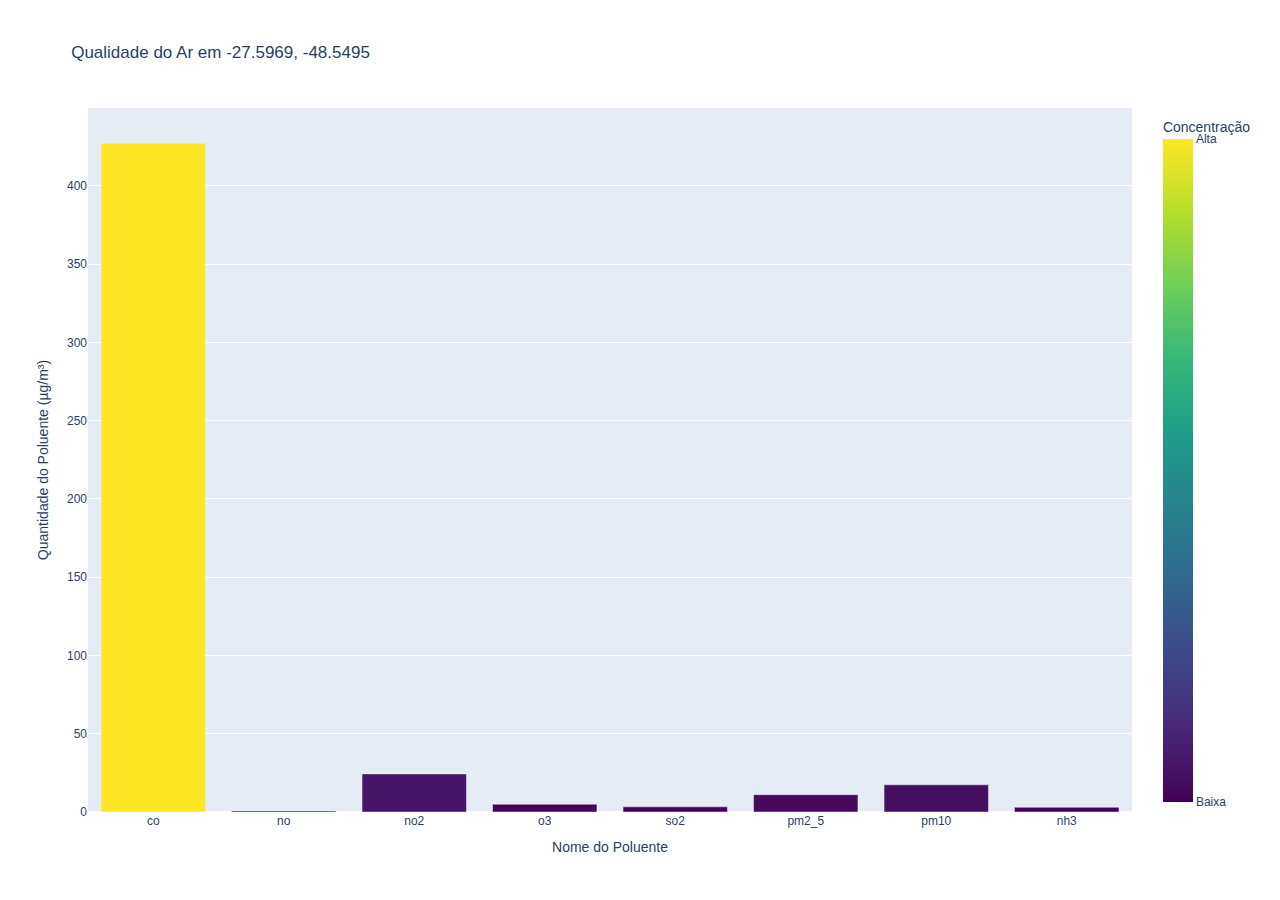
==== api-mapasbr/qualidade_do_ar2.html @ f654fd92 "atualizações" ====
<html>
<head><meta charset="utf-8" /></head>
<body>
    <div>                        <script type="text/javascript">window.PlotlyConfig = {MathJaxConfig: 'local'};</script>
        <script type="text/javascript">/**
* plotly.js v2.32.0
* Copyright 2012-2024, Plotly, Inc.
* All rights reserved.
* Licensed under the MIT license
*/
/*! For license information please see plotly.min.js.LICENSE.txt */
!function(t,e){"object"==typeof exports&&"object"==typeof module?module.exports=e():"function"==typeof define&&define.amd?define([],e):"object"==typeof exports?exports.Plotly=e():t.Plotly=e()}(self,(function(){return function(){var t={79288:function(t,e,r){"use strict";var n=r(3400),i={"X,X div":'direction:ltr;font-family:"Open Sans",verdana,arial,sans-serif;margin:0;padding:0;',"X input,X button":'font-family:"Open Sans",verdana,arial,sans-serif;',"X input:focus,X button:focus":"outline:none;","X a":"text-decoration:none;","X a:hover":"text-decoration:none;","X .crisp":"shape-rendering:crispEdges;","X .user-select-none":"-webkit-user-select:none;-moz-user-select:none;-ms-user-select:none;-o-user-select:none;user-select:none;","X svg":"overflow:hidden;","X svg a":"fill:#447adb;","X svg a:hover":"fill:#3c6dc5;","X .main-svg":"position:absolute;top:0;left:0;pointer-events:none;","X .main-svg .draglayer":"pointer-events:all;","X .cursor-default":"cursor:default;","X .cursor-pointer":"cursor:pointer;","X .cursor-crosshair":"cursor:crosshair;","X .cursor-move":"cursor:move;","X .cursor-col-resize":"cursor:col-resize;","X .cursor-row-resize":"cursor:row-resize;","X .cursor-ns-resize":"cursor:ns-resize;","X .cursor-ew-resize":"cursor:ew-resize;","X .cursor-sw-resize":"cursor:sw-resize;","X .cursor-s-resize":"cursor:s-resize;","X .cursor-se-resize":"cursor:se-resize;","X .cursor-w-resize":"cursor:w-resize;","X .cursor-e-resize":"cursor:e-resize;","X .cursor-nw-resize":"cursor:nw-resize;","X .cursor-n-resize":"cursor:n-resize;","X .cursor-ne-resize":"cursor:ne-resize;","X .cursor-grab":"cursor:-webkit-grab;cursor:grab;","X .modebar":"position:absolute;top:2px;right:2px;","X .ease-bg":"-webkit-transition:background-color .3s ease 0s;-moz-transition:background-color .3s ease 0s;-ms-transition:background-color .3s ease 0s;-o-transition:background-color .3s ease 0s;transition:background-color .3s ease 0s;","X .modebar--hover>:not(.watermark)":"opacity:0;-webkit-transition:opacity .3s ease 0s;-moz-transition:opacity .3s ease 0s;-ms-transition:opacity .3s ease 0s;-o-transition:opacity .3s ease 0s;transition:opacity .3s ease 0s;","X:hover .modebar--hover .modebar-group":"opacity:1;","X .modebar-group":"float:left;display:inline-block;box-sizing:border-box;padding-left:8px;position:relative;vertical-align:middle;white-space:nowrap;","X .modebar-btn":"position:relative;font-size:16px;padding:3px 4px;height:22px;cursor:pointer;line-height:normal;box-sizing:border-box;","X .modebar-btn svg":"position:relative;top:2px;","X .modebar.vertical":"display:flex;flex-direction:column;flex-wrap:wrap;align-content:flex-end;max-height:100%;","X .modebar.vertical svg":"top:-1px;","X .modebar.vertical .modebar-group":"display:block;float:none;padding-left:0px;padding-bottom:8px;","X .modebar.vertical .modebar-group .modebar-btn":"display:block;text-align:center;","X [data-title]:before,X [data-title]:after":"position:absolute;-webkit-transform:translate3d(0, 0, 0);-moz-transform:translate3d(0, 0, 0);-ms-transform:translate3d(0, 0, 0);-o-transform:translate3d(0, 0, 0);transform:translate3d(0, 0, 0);display:none;opacity:0;z-index:1001;pointer-events:none;top:110%;right:50%;","X [data-title]:hover:before,X [data-title]:hover:after":"display:block;opacity:1;","X [data-title]:before":'content:"";position:absolute;background:rgba(0,0,0,0);border:6px solid rgba(0,0,0,0);z-index:1002;margin-top:-12px;border-bottom-color:#69738a;margin-right:-6px;',"X [data-title]:after":"content:attr(data-title);background:#69738a;color:#fff;padding:8px 10px;font-size:12px;line-height:12px;white-space:nowrap;margin-right:-18px;border-radius:2px;","X .vertical [data-title]:before,X .vertical [data-title]:after":"top:0%;right:200%;","X .vertical [data-title]:before":"border:6px solid rgba(0,0,0,0);border-left-color:#69738a;margin-top:8px;margin-right:-30px;",Y:'font-family:"Open Sans",verdana,arial,sans-serif;position:fixed;top:50px;right:20px;z-index:10000;font-size:10pt;max-width:180px;',"Y p":"margin:0;","Y .notifier-note":"min-width:180px;max-width:250px;border:1px solid #fff;z-index:3000;margin:0;background-color:#8c97af;background-color:rgba(140,151,175,.9);color:#fff;padding:10px;overflow-wrap:break-word;word-wrap:break-word;-ms-hyphens:auto;-webkit-hyphens:auto;hyphens:auto;","Y .notifier-close":"color:#fff;opacity:.8;float:right;padding:0 5px;background:none;border:none;font-size:20px;font-weight:bold;line-height:20px;","Y .notifier-close:hover":"color:#444;text-decoration:none;cursor:pointer;"};for(var a in i){var o=a.replace(/^,/," ,").replace(/X/g,".js-plotly-plot .plotly").replace(/Y/g,".plotly-notifier");n.addStyleRule(o,i[a])}},86712:function(t,e,r){"use strict";t.exports=r(84224)},37240:function(t,e,r){"use strict";t.exports=r(51132)},29744:function(t,e,r){"use strict";t.exports=r(94456)},29352:function(t,e,r){"use strict";t.exports=r(67244)},96144:function(t,e,r){"use strict";t.exports=r(97776)},53219:function(t,e,r){"use strict";t.exports=r(61712)},4624:function(t,e,r){"use strict";t.exports=r(95856)},54543:function(t,e,r){"use strict";t.exports=r(54272)},45e3:function(t,e,r){"use strict";t.exports=r(85404)},62300:function(t,e,r){"use strict";t.exports=r(26048)},6920:function(t,e,r){"use strict";t.exports=r(66240)},10264:function(t,e,r){"use strict";t.exports=r(40448)},32016:function(t,e,r){"use strict";t.exports=r(64884)},27528:function(t,e,r){"use strict";t.exports=r(15088)},75556:function(t,e,r){"use strict";t.exports=r(76744)},39204:function(t,e,r){"use strict";t.exports=r(94704)},73996:function(t,e,r){"use strict";t.exports=r(62396)},16489:function(t,e,r){"use strict";t.exports=r(32028)},5e3:function(t,e,r){"use strict";t.exports=r(81932)},77280:function(t,e,r){"use strict";t.exports=r(45536)},33992:function(t,e,r){"use strict";t.exports=r(42600)},17600:function(t,e,r){"use strict";t.exports=r(21536)},49116:function(t,e,r){"use strict";t.exports=r(65664)},46808:function(t,e,r){"use strict";t.exports=r(29044)},36168:function(t,e,r){"use strict";t.exports=r(48928)},13792:function(t,e,r){"use strict";var n=r(32016);n.register([r(37240),r(29352),r(5e3),r(33992),r(17600),r(49116),r(6920),r(67484),r(79440),r(39204),r(83096),r(36168),r(20260),r(63560),r(65832),r(46808),r(73996),r(48824),r(89904),r(25120),r(13752),r(4340),r(62300),r(29800),r(8363),r(54543),r(86636),r(42192),r(32140),r(77280),r(89296),r(56816),r(70192),r(45e3),r(27528),r(84764),r(3920),r(50248),r(4624),r(69967),r(10264),r(86152),r(53219),r(81604),r(63796),r(29744),r(89336),r(86712),r(75556),r(16489),r(97312),r(96144)]),t.exports=n},3920:function(t,e,r){"use strict";t.exports=r(43480)},25120:function(t,e,r){"use strict";t.exports=r(6296)},4340:function(t,e,r){"use strict";t.exports=r(7404)},86152:function(t,e,r){"use strict";t.exports=r(65456)},56816:function(t,e,r){"use strict";t.exports=r(22020)},89296:function(t,e,r){"use strict";t.exports=r(29928)},20260:function(t,e,r){"use strict";t.exports=r(75792)},32140:function(t,e,r){"use strict";t.exports=r(156)},84764:function(t,e,r){"use strict";t.exports=r(45499)},48824:function(t,e,r){"use strict";t.exports=r(3296)},69967:function(t,e,r){"use strict";t.exports=r(4184)},8363:function(t,e,r){"use strict";t.exports=r(36952)},86636:function(t,e,r){"use strict";t.exports=r(38983)},70192:function(t,e,r){"use strict";t.exports=r(11572)},81604:function(t,e,r){"use strict";t.exports=r(76924)},63796:function(t,e,r){"use strict";t.exports=r(62944)},89336:function(t,e,r){"use strict";t.exports=r(95443)},67484:function(t,e,r){"use strict";t.exports=r(34864)},97312:function(t,e,r){"use strict";t.exports=r(76272)},42192:function(t,e,r){"use strict";t.exports=r(97924)},29800:function(t,e,r){"use strict";t.exports=r(15436)},63560:function(t,e,r){"use strict";t.exports=r(5621)},89904:function(t,e,r){"use strict";t.exports=r(91304)},50248:function(t,e,r){"use strict";t.exports=r(41724)},65832:function(t,e,r){"use strict";t.exports=r(31991)},79440:function(t,e,r){"use strict";t.exports=r(22869)},13752:function(t,e,r){"use strict";t.exports=r(67776)},83096:function(t,e,r){"use strict";t.exports=r(95952)},72196:function(t){"use strict";t.exports=[{path:"",backoff:0},{path:"M-2.4,-3V3L0.6,0Z",backoff:.6},{path:"M-3.7,-2.5V2.5L1.3,0Z",backoff:1.3},{path:"M-4.45,-3L-1.65,-0.2V0.2L-4.45,3L1.55,0Z",backoff:1.55},{path:"M-2.2,-2.2L-0.2,-0.2V0.2L-2.2,2.2L-1.4,3L1.6,0L-1.4,-3Z",backoff:1.6},{path:"M-4.4,-2.1L-0.6,-0.2V0.2L-4.4,2.1L-4,3L2,0L-4,-3Z",backoff:2},{path:"M2,0A2,2 0 1,1 0,-2A2,2 0 0,1 2,0Z",backoff:0,noRotate:!0},{path:"M2,2V-2H-2V2Z",backoff:0,noRotate:!0}]},13916:function(t,e,r){"use strict";var n=r(72196),i=r(25376),a=r(33816),o=r(31780).templatedArray;r(36208),t.exports=o("annotation",{visible:{valType:"boolean",dflt:!0,editType:"calc+arraydraw"},text:{valType:"string",editType:"calc+arraydraw"},textangle:{valType:"angle",dflt:0,editType:"calc+arraydraw"},font:i({editType:"calc+arraydraw",colorEditType:"arraydraw"}),width:{valType:"number",min:1,dflt:null,editType:"calc+arraydraw"},height:{valType:"number",min:1,dflt:null,editType:"calc+arraydraw"},opacity:{valType:"number",min:0,max:1,dflt:1,editType:"arraydraw"},align:{valType:"enumerated",values:["left","center","right"],dflt:"center",editType:"arraydraw"},valign:{valType:"enumerated",values:["top","middle","bottom"],dflt:"middle",editType:"arraydraw"},bgcolor:{valType:"color",dflt:"rgba(0,0,0,0)",editType:"arraydraw"},bordercolor:{valType:"color",dflt:"rgba(0,0,0,0)",editType:"arraydraw"},borderpad:{valType:"number",min:0,dflt:1,editType:"calc+arraydraw"},borderwidth:{valType:"number",min:0,dflt:1,editType:"calc+arraydraw"},showarrow:{valType:"boolean",dflt:!0,editType:"calc+arraydraw"},arrowcolor:{valType:"color",editType:"arraydraw"},arrowhead:{valType:"integer",min:0,max:n.length,dflt:1,editType:"arraydraw"},startarrowhead:{valType:"integer",min:0,max:n.length,dflt:1,editType:"arraydraw"},arrowside:{valType:"flaglist",flags:["end","start"],extras:["none"],dflt:"end",editType:"arraydraw"},arrowsize:{valType:"number",min:.3,dflt:1,editType:"calc+arraydraw"},startarrowsize:{valType:"number",min:.3,dflt:1,editType:"calc+arraydraw"},arrowwidth:{valType:"number",min:.1,editType:"calc+arraydraw"},standoff:{valType:"number",min:0,dflt:0,editType:"calc+arraydraw"},startstandoff:{valType:"number",min:0,dflt:0,editType:"calc+arraydraw"},ax:{valType:"any",editType:"calc+arraydraw"},ay:{valType:"any",editType:"calc+arraydraw"},axref:{valType:"enumerated",dflt:"pixel",values:["pixel",a.idRegex.x.toString()],editType:"calc"},ayref:{valType:"enumerated",dflt:"pixel",values:["pixel",a.idRegex.y.toString()],editType:"calc"},xref:{valType:"enumerated",values:["paper",a.idRegex.x.toString()],editType:"calc"},x:{valType:"any",editType:"calc+arraydraw"},xanchor:{valType:"enumerated",values:["auto","left","center","right"],dflt:"auto",editType:"calc+arraydraw"},xshift:{valType:"number",dflt:0,editType:"calc+arraydraw"},yref:{valType:"enumerated",values:["paper",a.idRegex.y.toString()],editType:"calc"},y:{valType:"any",editType:"calc+arraydraw"},yanchor:{valType:"enumerated",values:["auto","top","middle","bottom"],dflt:"auto",editType:"calc+arraydraw"},yshift:{valType:"number",dflt:0,editType:"calc+arraydraw"},clicktoshow:{valType:"enumerated",values:[!1,"onoff","onout"],dflt:!1,editType:"arraydraw"},xclick:{valType:"any",editType:"arraydraw"},yclick:{valType:"any",editType:"arraydraw"},hovertext:{valType:"string",editType:"arraydraw"},hoverlabel:{bgcolor:{valType:"color",editType:"arraydraw"},bordercolor:{valType:"color",editType:"arraydraw"},font:i({editType:"arraydraw"}),editType:"arraydraw"},captureevents:{valType:"boolean",editType:"arraydraw"},editType:"calc",_deprecated:{ref:{valType:"string",editType:"calc"}}})},90272:function(t,e,r){"use strict";var n=r(3400),i=r(54460),a=r(23816).draw;function o(t){var e=t._fullLayout;n.filterVisible(e.annotations).forEach((function(e){var r=i.getFromId(t,e.xref),n=i.getFromId(t,e.yref),a=i.getRefType(e.xref),o=i.getRefType(e.yref);e._extremes={},"range"===a&&s(e,r),"range"===o&&s(e,n)}))}function s(t,e){var r,n=e._id,a=n.charAt(0),o=t[a],s=t["a"+a],l=t[a+"ref"],u=t["a"+a+"ref"],c=t["_"+a+"padplus"],f=t["_"+a+"padminus"],h={x:1,y:-1}[a]*t[a+"shift"],p=3*t.arrowsize*t.arrowwidth||0,d=p+h,v=p-h,g=3*t.startarrowsize*t.arrowwidth||0,y=g+h,m=g-h;if(u===l){var x=i.findExtremes(e,[e.r2c(o)],{ppadplus:d,ppadminus:v}),b=i.findExtremes(e,[e.r2c(s)],{ppadplus:Math.max(c,y),ppadminus:Math.max(f,m)});r={min:[x.min[0],b.min[0]],max:[x.max[0],b.max[0]]}}else y=s?y+s:y,m=s?m-s:m,r=i.findExtremes(e,[e.r2c(o)],{ppadplus:Math.max(c,d,y),ppadminus:Math.max(f,v,m)});t._extremes[n]=r}t.exports=function(t){var e=t._fullLayout;if(n.filterVisible(e.annotations).length&&t._fullData.length)return n.syncOrAsync([a,o],t)}},42300:function(t,e,r){"use strict";var n=r(3400),i=r(24040),a=r(31780).arrayEditor;function o(t,e){var r,n,i,a,o,l,u,c=t._fullLayout.annotations,f=[],h=[],p=[],d=(e||[]).length;for(r=0;r<c.length;r++)if(a=(i=c[r]).clicktoshow){for(n=0;n<d;n++)if(l=(o=e[n]).xaxis,u=o.yaxis,l._id===i.xref&&u._id===i.yref&&l.d2r(o.x)===s(i._xclick,l)&&u.d2r(o.y)===s(i._yclick,u)){(i.visible?"onout"===a?h:p:f).push(r);break}n===d&&i.visible&&"onout"===a&&h.push(r)}return{on:f,off:h,explicitOff:p}}function s(t,e){return"log"===e.type?e.l2r(t):e.d2r(t)}t.exports={hasClickToShow:function(t,e){var r=o(t,e);return r.on.length>0||r.explicitOff.length>0},onClick:function(t,e){var r,s,l=o(t,e),u=l.on,c=l.off.concat(l.explicitOff),f={},h=t._fullLayout.annotations;if(u.length||c.length){for(r=0;r<u.length;r++)(s=a(t.layout,"annotations",h[u[r]])).modifyItem("visible",!0),n.extendFlat(f,s.getUpdateObj());for(r=0;r<c.length;r++)(s=a(t.layout,"annotations",h[c[r]])).modifyItem("visible",!1),n.extendFlat(f,s.getUpdateObj());return i.call("update",t,{},f)}}}},87192:function(t,e,r){"use strict";var n=r(3400),i=r(76308);t.exports=function(t,e,r,a){a("opacity");var o=a("bgcolor"),s=a("bordercolor"),l=i.opacity(s);a("borderpad");var u=a("borderwidth"),c=a("showarrow");if(a("text",c?" ":r._dfltTitle.annotation),a("textangle"),n.coerceFont(a,"font",r.font),a("width"),a("align"),a("height")&&a("valign"),c){var f,h,p=a("arrowside");-1!==p.indexOf("end")&&(f=a("arrowhead"),h=a("arrowsize")),-1!==p.indexOf("start")&&(a("startarrowhead",f),a("startarrowsize",h)),a("arrowcolor",l?e.bordercolor:i.defaultLine),a("arrowwidth",2*(l&&u||1)),a("standoff"),a("startstandoff")}var d=a("hovertext"),v=r.hoverlabel||{};if(d){var g=a("hoverlabel.bgcolor",v.bgcolor||(i.opacity(o)?i.rgb(o):i.defaultLine)),y=a("hoverlabel.bordercolor",v.bordercolor||i.contrast(g)),m=n.extendFlat({},v.font);m.color||(m.color=y),n.coerceFont(a,"hoverlabel.font",m)}a("captureevents",!!d)}},26828:function(t,e,r){"use strict";var n=r(38248),i=r(36896);t.exports=function(t,e,r,a){e=e||{};var o="log"===r&&"linear"===e.type,s="linear"===r&&"log"===e.type;if(o||s)for(var l,u,c=t._fullLayout.annotations,f=e._id.charAt(0),h=0;h<c.length;h++)l=c[h],u="annotations["+h+"].",l[f+"ref"]===e._id&&p(f),l["a"+f+"ref"]===e._id&&p("a"+f);function p(t){var r=l[t],s=null;s=o?i(r,e.range):Math.pow(10,r),n(s)||(s=null),a(u+t,s)}}},45216:function(t,e,r){"use strict";var n=r(3400),i=r(54460),a=r(51272),o=r(87192),s=r(13916);function l(t,e,r){function a(r,i){return n.coerce(t,e,s,r,i)}var l=a("visible"),u=a("clicktoshow");if(l||u){o(t,e,r,a);for(var c=e.showarrow,f=["x","y"],h=[-10,-30],p={_fullLayout:r},d=0;d<2;d++){var v=f[d],g=i.coerceRef(t,e,p,v,"","paper");if("paper"!==g&&i.getFromId(p,g)._annIndices.push(e._index),i.coercePosition(e,p,a,g,v,.5),c){var y="a"+v,m=i.coerceRef(t,e,p,y,"pixel",["pixel","paper"]);"pixel"!==m&&m!==g&&(m=e[y]="pixel");var x="pixel"===m?h[d]:.4;i.coercePosition(e,p,a,m,y,x)}a(v+"anchor"),a(v+"shift")}if(n.noneOrAll(t,e,["x","y"]),c&&n.noneOrAll(t,e,["ax","ay"]),u){var b=a("xclick"),_=a("yclick");e._xclick=void 0===b?e.x:i.cleanPosition(b,p,e.xref),e._yclick=void 0===_?e.y:i.cleanPosition(_,p,e.yref)}}}t.exports=function(t,e){a(t,e,{name:"annotations",handleItemDefaults:l})}},23816:function(t,e,r){"use strict";var n=r(33428),i=r(24040),a=r(7316),o=r(3400),s=o.strTranslate,l=r(54460),u=r(76308),c=r(43616),f=r(93024),h=r(72736),p=r(93972),d=r(86476),v=r(31780).arrayEditor,g=r(33652);function y(t,e){var r=t._fullLayout.annotations[e]||{},n=l.getFromId(t,r.xref),i=l.getFromId(t,r.yref);n&&n.setScale(),i&&i.setScale(),x(t,r,e,!1,n,i)}function m(t,e,r,n,i){var a=i[r],o=i[r+"ref"],s=-1!==r.indexOf("y"),u="domain"===l.getRefType(o),c=s?n.h:n.w;return t?u?a+(s?-e:e)/t._length:t.p2r(t.r2p(a)+e):a+(s?-e:e)/c}function x(t,e,r,a,y,x){var b,_,w=t._fullLayout,T=t._fullLayout._size,k=t._context.edits;a?(b="annotation-"+a,_=a+".annotations"):(b="annotation",_="annotations");var A=v(t.layout,_,e),M=A.modifyBase,S=A.modifyItem,E=A.getUpdateObj;w._infolayer.selectAll("."+b+'[data-index="'+r+'"]').remove();var L="clip"+w._uid+"_ann"+r;if(e._input&&!1!==e.visible){var C={x:{},y:{}},P=+e.textangle||0,O=w._infolayer.append("g").classed(b,!0).attr("data-index",String(r)).style("opacity",e.opacity),I=O.append("g").classed("annotation-text-g",!0),z=k[e.showarrow?"annotationTail":"annotationPosition"],D=e.captureevents||k.annotationText||z,R=I.append("g").style("pointer-events",D?"all":null).call(p,"pointer").on("click",(function(){t._dragging=!1,t.emit("plotly_clickannotation",W(n.event))}));e.hovertext&&R.on("mouseover",(function(){var r=e.hoverlabel,n=r.font,i=this.getBoundingClientRect(),a=t.getBoundingClientRect();f.loneHover({x0:i.left-a.left,x1:i.right-a.left,y:(i.top+i.bottom)/2-a.top,text:e.hovertext,color:r.bgcolor,borderColor:r.bordercolor,fontFamily:n.family,fontSize:n.size,fontColor:n.color,fontWeight:n.weight,fontStyle:n.style,fontVariant:n.variant},{container:w._hoverlayer.node(),outerContainer:w._paper.node(),gd:t})})).on("mouseout",(function(){f.loneUnhover(w._hoverlayer.node())}));var F=e.borderwidth,B=e.borderpad,N=F+B,j=R.append("rect").attr("class","bg").style("stroke-width",F+"px").call(u.stroke,e.bordercolor).call(u.fill,e.bgcolor),U=e.width||e.height,V=w._topclips.selectAll("#"+L).data(U?[0]:[]);V.enter().append("clipPath").classed("annclip",!0).attr("id",L).append("rect"),V.exit().remove();var q=e.font,H=w._meta?o.templateString(e.text,w._meta):e.text,G=R.append("text").classed("annotation-text",!0).text(H);k.annotationText?G.call(h.makeEditable,{delegate:R,gd:t}).call(Y).on("edit",(function(r){e.text=r,this.call(Y),S("text",r),y&&y.autorange&&M(y._name+".autorange",!0),x&&x.autorange&&M(x._name+".autorange",!0),i.call("_guiRelayout",t,E())})):G.call(Y)}else n.selectAll("#"+L).remove();function W(t){var n={index:r,annotation:e._input,fullAnnotation:e,event:t};return a&&(n.subplotId=a),n}function Y(r){return r.call(c.font,q).attr({"text-anchor":{left:"start",right:"end"}[e.align]||"middle"}),h.convertToTspans(r,t,X),r}function X(){var r=G.selectAll("a");1===r.size()&&r.text()===G.text()&&R.insert("a",":first-child").attr({"xlink:xlink:href":r.attr("xlink:href"),"xlink:xlink:show":r.attr("xlink:show")}).style({cursor:"pointer"}).node().appendChild(j.node());var n=R.select(".annotation-text-math-group"),f=!n.empty(),v=c.bBox((f?n:G).node()),b=v.width,_=v.height,A=e.width||b,D=e.height||_,B=Math.round(A+2*N),q=Math.round(D+2*N);function H(t,e){return"auto"===e&&(e=t<1/3?"left":t>2/3?"right":"center"),{center:0,middle:0,left:.5,bottom:-.5,right:-.5,top:.5}[e]}for(var Y=!1,X=["x","y"],Z=0;Z<X.length;Z++){var K,J,$,Q,tt,et=X[Z],rt=e[et+"ref"]||et,nt=e["a"+et+"ref"],it={x:y,y:x}[et],at=(P+("x"===et?0:-90))*Math.PI/180,ot=B*Math.cos(at),st=q*Math.sin(at),lt=Math.abs(ot)+Math.abs(st),ut=e[et+"anchor"],ct=e[et+"shift"]*("x"===et?1:-1),ft=C[et],ht=l.getRefType(rt);if(it&&"domain"!==ht){var pt=it.r2fraction(e[et]);(pt<0||pt>1)&&(nt===rt?((pt=it.r2fraction(e["a"+et]))<0||pt>1)&&(Y=!0):Y=!0),K=it._offset+it.r2p(e[et]),Q=.5}else{var dt="domain"===ht;"x"===et?($=e[et],K=dt?it._offset+it._length*$:K=T.l+T.w*$):($=1-e[et],K=dt?it._offset+it._length*$:K=T.t+T.h*$),Q=e.showarrow?.5:$}if(e.showarrow){ft.head=K;var vt=e["a"+et];if(tt=ot*H(.5,e.xanchor)-st*H(.5,e.yanchor),nt===rt){var gt=l.getRefType(nt);"domain"===gt?("y"===et&&(vt=1-vt),ft.tail=it._offset+it._length*vt):"paper"===gt?"y"===et?(vt=1-vt,ft.tail=T.t+T.h*vt):ft.tail=T.l+T.w*vt:ft.tail=it._offset+it.r2p(vt),J=tt}else ft.tail=K+vt,J=tt+vt;ft.text=ft.tail+tt;var yt=w["x"===et?"width":"height"];if("paper"===rt&&(ft.head=o.constrain(ft.head,1,yt-1)),"pixel"===nt){var mt=-Math.max(ft.tail-3,ft.text),xt=Math.min(ft.tail+3,ft.text)-yt;mt>0?(ft.tail+=mt,ft.text+=mt):xt>0&&(ft.tail-=xt,ft.text-=xt)}ft.tail+=ct,ft.head+=ct}else J=tt=lt*H(Q,ut),ft.text=K+tt;ft.text+=ct,tt+=ct,J+=ct,e["_"+et+"padplus"]=lt/2+J,e["_"+et+"padminus"]=lt/2-J,e["_"+et+"size"]=lt,e["_"+et+"shift"]=tt}if(Y)R.remove();else{var bt=0,_t=0;if("left"!==e.align&&(bt=(A-b)*("center"===e.align?.5:1)),"top"!==e.valign&&(_t=(D-_)*("middle"===e.valign?.5:1)),f)n.select("svg").attr({x:N+bt-1,y:N+_t}).call(c.setClipUrl,U?L:null,t);else{var wt=N+_t-v.top,Tt=N+bt-v.left;G.call(h.positionText,Tt,wt).call(c.setClipUrl,U?L:null,t)}V.select("rect").call(c.setRect,N,N,A,D),j.call(c.setRect,F/2,F/2,B-F,q-F),R.call(c.setTranslate,Math.round(C.x.text-B/2),Math.round(C.y.text-q/2)),I.attr({transform:"rotate("+P+","+C.x.text+","+C.y.text+")"});var kt,At=function(r,n){O.selectAll(".annotation-arrow-g").remove();var l=C.x.head,f=C.y.head,h=C.x.tail+r,p=C.y.tail+n,v=C.x.text+r,b=C.y.text+n,_=o.rotationXYMatrix(P,v,b),w=o.apply2DTransform(_),A=o.apply2DTransform2(_),L=+j.attr("width"),z=+j.attr("height"),D=v-.5*L,F=D+L,B=b-.5*z,N=B+z,U=[[D,B,D,N],[D,N,F,N],[F,N,F,B],[F,B,D,B]].map(A);if(!U.reduce((function(t,e){return t^!!o.segmentsIntersect(l,f,l+1e6,f+1e6,e[0],e[1],e[2],e[3])}),!1)){U.forEach((function(t){var e=o.segmentsIntersect(h,p,l,f,t[0],t[1],t[2],t[3]);e&&(h=e.x,p=e.y)}));var V=e.arrowwidth,q=e.arrowcolor,H=e.arrowside,G=O.append("g").style({opacity:u.opacity(q)}).classed("annotation-arrow-g",!0),W=G.append("path").attr("d","M"+h+","+p+"L"+l+","+f).style("stroke-width",V+"px").call(u.stroke,u.rgb(q));if(g(W,H,e),k.annotationPosition&&W.node().parentNode&&!a){var Y=l,X=f;if(e.standoff){var Z=Math.sqrt(Math.pow(l-h,2)+Math.pow(f-p,2));Y+=e.standoff*(h-l)/Z,X+=e.standoff*(p-f)/Z}var K,J,$=G.append("path").classed("annotation-arrow",!0).classed("anndrag",!0).classed("cursor-move",!0).attr({d:"M3,3H-3V-3H3ZM0,0L"+(h-Y)+","+(p-X),transform:s(Y,X)}).style("stroke-width",V+6+"px").call(u.stroke,"rgba(0,0,0,0)").call(u.fill,"rgba(0,0,0,0)");d.init({element:$.node(),gd:t,prepFn:function(){var t=c.getTranslate(R);K=t.x,J=t.y,y&&y.autorange&&M(y._name+".autorange",!0),x&&x.autorange&&M(x._name+".autorange",!0)},moveFn:function(t,r){var n=w(K,J),i=n[0]+t,a=n[1]+r;R.call(c.setTranslate,i,a),S("x",m(y,t,"x",T,e)),S("y",m(x,r,"y",T,e)),e.axref===e.xref&&S("ax",m(y,t,"ax",T,e)),e.ayref===e.yref&&S("ay",m(x,r,"ay",T,e)),G.attr("transform",s(t,r)),I.attr({transform:"rotate("+P+","+i+","+a+")"})},doneFn:function(){i.call("_guiRelayout",t,E());var e=document.querySelector(".js-notes-box-panel");e&&e.redraw(e.selectedObj)}})}}};e.showarrow&&At(0,0),z&&d.init({element:R.node(),gd:t,prepFn:function(){kt=I.attr("transform")},moveFn:function(t,r){var n="pointer";if(e.showarrow)e.axref===e.xref?S("ax",m(y,t,"ax",T,e)):S("ax",e.ax+t),e.ayref===e.yref?S("ay",m(x,r,"ay",T.w,e)):S("ay",e.ay+r),At(t,r);else{if(a)return;var i,o;if(y)i=m(y,t,"x",T,e);else{var l=e._xsize/T.w,u=e.x+(e._xshift-e.xshift)/T.w-l/2;i=d.align(u+t/T.w,l,0,1,e.xanchor)}if(x)o=m(x,r,"y",T,e);else{var c=e._ysize/T.h,f=e.y-(e._yshift+e.yshift)/T.h-c/2;o=d.align(f-r/T.h,c,0,1,e.yanchor)}S("x",i),S("y",o),y&&x||(n=d.getCursor(y?.5:i,x?.5:o,e.xanchor,e.yanchor))}I.attr({transform:s(t,r)+kt}),p(R,n)},clickFn:function(r,n){e.captureevents&&t.emit("plotly_clickannotation",W(n))},doneFn:function(){p(R),i.call("_guiRelayout",t,E());var e=document.querySelector(".js-notes-box-panel");e&&e.redraw(e.selectedObj)}})}}}t.exports={draw:function(t){var e=t._fullLayout;e._infolayer.selectAll(".annotation").remove();for(var r=0;r<e.annotations.length;r++)e.annotations[r].visible&&y(t,r);return a.previousPromises(t)},drawOne:y,drawRaw:x}},33652:function(t,e,r){"use strict";var n=r(33428),i=r(76308),a=r(72196),o=r(3400),s=o.strScale,l=o.strRotate,u=o.strTranslate;t.exports=function(t,e,r){var o,c,f,h,p=t.node(),d=a[r.arrowhead||0],v=a[r.startarrowhead||0],g=(r.arrowwidth||1)*(r.arrowsize||1),y=(r.arrowwidth||1)*(r.startarrowsize||1),m=e.indexOf("start")>=0,x=e.indexOf("end")>=0,b=d.backoff*g+r.standoff,_=v.backoff*y+r.startstandoff;if("line"===p.nodeName){o={x:+t.attr("x1"),y:+t.attr("y1")},c={x:+t.attr("x2"),y:+t.attr("y2")};var w=o.x-c.x,T=o.y-c.y;if(h=(f=Math.atan2(T,w))+Math.PI,b&&_&&b+_>Math.sqrt(w*w+T*T))return void z();if(b){if(b*b>w*w+T*T)return void z();var k=b*Math.cos(f),A=b*Math.sin(f);c.x+=k,c.y+=A,t.attr({x2:c.x,y2:c.y})}if(_){if(_*_>w*w+T*T)return void z();var M=_*Math.cos(f),S=_*Math.sin(f);o.x-=M,o.y-=S,t.attr({x1:o.x,y1:o.y})}}else if("path"===p.nodeName){var E=p.getTotalLength(),L="";if(E<b+_)return void z();var C=p.getPointAtLength(0),P=p.getPointAtLength(.1);f=Math.atan2(C.y-P.y,C.x-P.x),o=p.getPointAtLength(Math.min(_,E)),L="0px,"+_+"px,";var O=p.getPointAtLength(E),I=p.getPointAtLength(E-.1);h=Math.atan2(O.y-I.y,O.x-I.x),c=p.getPointAtLength(Math.max(0,E-b)),L+=E-(L?_+b:b)+"px,"+E+"px",t.style("stroke-dasharray",L)}function z(){t.style("stroke-dasharray","0px,100px")}function D(e,a,o,c){e.path&&(e.noRotate&&(o=0),n.select(p.parentNode).append("path").attr({class:t.attr("class"),d:e.path,transform:u(a.x,a.y)+l(180*o/Math.PI)+s(c)}).style({fill:i.rgb(r.arrowcolor),"stroke-width":0}))}m&&D(v,o,f,y),x&&D(d,c,h,g)}},79180:function(t,e,r){"use strict";var n=r(23816),i=r(42300);t.exports={moduleType:"component",name:"annotations",layoutAttributes:r(13916),supplyLayoutDefaults:r(45216),includeBasePlot:r(36632)("annotations"),calcAutorange:r(90272),draw:n.draw,drawOne:n.drawOne,drawRaw:n.drawRaw,hasClickToShow:i.hasClickToShow,onClick:i.onClick,convertCoords:r(26828)}},45899:function(t,e,r){"use strict";var n=r(13916),i=r(67824).overrideAll,a=r(31780).templatedArray;t.exports=i(a("annotation",{visible:n.visible,x:{valType:"any"},y:{valType:"any"},z:{valType:"any"},ax:{valType:"number"},ay:{valType:"number"},xanchor:n.xanchor,xshift:n.xshift,yanchor:n.yanchor,yshift:n.yshift,text:n.text,textangle:n.textangle,font:n.font,width:n.width,height:n.height,opacity:n.opacity,align:n.align,valign:n.valign,bgcolor:n.bgcolor,bordercolor:n.bordercolor,borderpad:n.borderpad,borderwidth:n.borderwidth,showarrow:n.showarrow,arrowcolor:n.arrowcolor,arrowhead:n.arrowhead,startarrowhead:n.startarrowhead,arrowside:n.arrowside,arrowsize:n.arrowsize,startarrowsize:n.startarrowsize,arrowwidth:n.arrowwidth,standoff:n.standoff,startstandoff:n.startstandoff,hovertext:n.hovertext,hoverlabel:n.hoverlabel,captureevents:n.captureevents}),"calc","from-root")},42456:function(t,e,r){"use strict";var n=r(3400),i=r(54460);function a(t,e){var r=e.fullSceneLayout.domain,a=e.fullLayout._size,o={pdata:null,type:"linear",autorange:!1,range:[-1/0,1/0]};t._xa={},n.extendFlat(t._xa,o),i.setConvert(t._xa),t._xa._offset=a.l+r.x[0]*a.w,t._xa.l2p=function(){return.5*(1+t._pdata[0]/t._pdata[3])*a.w*(r.x[1]-r.x[0])},t._ya={},n.extendFlat(t._ya,o),i.setConvert(t._ya),t._ya._offset=a.t+(1-r.y[1])*a.h,t._ya.l2p=function(){return.5*(1-t._pdata[1]/t._pdata[3])*a.h*(r.y[1]-r.y[0])}}t.exports=function(t){for(var e=t.fullSceneLayout.annotations,r=0;r<e.length;r++)a(e[r],t);t.fullLayout._infolayer.selectAll(".annotation-"+t.id).remove()}},52808:function(t,e,r){"use strict";var n=r(3400),i=r(54460),a=r(51272),o=r(87192),s=r(45899);function l(t,e,r,a){function l(r,i){return n.coerce(t,e,s,r,i)}function u(t){var n=t+"axis",a={_fullLayout:{}};return a._fullLayout[n]=r[n],i.coercePosition(e,a,l,t,t,.5)}l("visible")&&(o(t,e,a.fullLayout,l),u("x"),u("y"),u("z"),n.noneOrAll(t,e,["x","y","z"]),e.xref="x",e.yref="y",e.zref="z",l("xanchor"),l("yanchor"),l("xshift"),l("yshift"),e.showarrow&&(e.axref="pixel",e.ayref="pixel",l("ax",-10),l("ay",-30),n.noneOrAll(t,e,["ax","ay"])))}t.exports=function(t,e,r){a(t,e,{name:"annotations",handleItemDefaults:l,fullLayout:r.fullLayout})}},71836:function(t,e,r){"use strict";var n=r(23816).drawRaw,i=r(94424),a=["x","y","z"];t.exports=function(t){for(var e=t.fullSceneLayout,r=t.dataScale,o=e.annotations,s=0;s<o.length;s++){for(var l=o[s],u=!1,c=0;c<3;c++){var f=a[c],h=l[f],p=e[f+"axis"].r2fraction(h);if(p<0||p>1){u=!0;break}}u?t.fullLayout._infolayer.select(".annotation-"+t.id+'[data-index="'+s+'"]').remove():(l._pdata=i(t.glplot.cameraParams,[e.xaxis.r2l(l.x)*r[0],e.yaxis.r2l(l.y)*r[1],e.zaxis.r2l(l.z)*r[2]]),n(t.graphDiv,l,s,t.id,l._xa,l._ya))}}},56864:function(t,e,r){"use strict";var n=r(24040),i=r(3400);t.exports={moduleType:"component",name:"annotations3d",schema:{subplots:{scene:{annotations:r(45899)}}},layoutAttributes:r(45899),handleDefaults:r(52808),includeBasePlot:function(t,e){var r=n.subplotsRegistry.gl3d;if(r)for(var a=r.attrRegex,o=Object.keys(t),s=0;s<o.length;s++){var l=o[s];a.test(l)&&(t[l].annotations||[]).length&&(i.pushUnique(e._basePlotModules,r),i.pushUnique(e._subplots.gl3d,l))}},convert:r(42456),draw:r(71836)}},54976:function(t,e,r){"use strict";t.exports=r(38700),r(15168),r(67020),r(89792),r(55668),r(65168),r(2084),r(26368),r(24747),r(65616),r(30632),r(73040),r(1104),r(51456),r(4592),r(45348)},97776:function(t,e,r){"use strict";var n=r(54976),i=r(3400),a=r(39032),o=a.EPOCHJD,s=a.ONEDAY,l={valType:"enumerated",values:i.sortObjectKeys(n.calendars),editType:"calc",dflt:"gregorian"},u=function(t,e,r,n){var a={};return a[r]=l,i.coerce(t,e,a,r,n)},c="##",f={d:{0:"dd","-":"d"},e:{0:"d","-":"d"},a:{0:"D","-":"D"},A:{0:"DD","-":"DD"},j:{0:"oo","-":"o"},W:{0:"ww","-":"w"},m:{0:"mm","-":"m"},b:{0:"M","-":"M"},B:{0:"MM","-":"MM"},y:{0:"yy","-":"yy"},Y:{0:"yyyy","-":"yyyy"},U:c,w:c,c:{0:"D M d %X yyyy","-":"D M d %X yyyy"},x:{0:"mm/dd/yyyy","-":"mm/dd/yyyy"}},h={};function p(t){var e=h[t];return e||(h[t]=n.instance(t))}function d(t){return i.extendFlat({},l,{description:t})}function v(t){return"Sets the calendar system to use with `"+t+"` date data."}var g={xcalendar:d(v("x"))},y=i.extendFlat({},g,{ycalendar:d(v("y"))}),m=i.extendFlat({},y,{zcalendar:d(v("z"))}),x=d(["Sets the calendar system to use for `range` and `tick0`","if this is a date axis. This does not set the calendar for","interpreting data on this axis, that's specified in the trace","or via the global `layout.calendar`"].join(" "));t.exports={moduleType:"component",name:"calendars",schema:{traces:{scatter:y,bar:y,box:y,heatmap:y,contour:y,histogram:y,histogram2d:y,histogram2dcontour:y,scatter3d:m,surface:m,mesh3d:m,scattergl:y,ohlc:g,candlestick:g},layout:{calendar:d(["Sets the default calendar system to use for interpreting and","displaying dates throughout the plot."].join(" "))},subplots:{xaxis:{calendar:x},yaxis:{calendar:x},scene:{xaxis:{calendar:x},yaxis:{calendar:x},zaxis:{calendar:x}},polar:{radialaxis:{calendar:x}}},transforms:{filter:{valuecalendar:d(["WARNING: All transforms are deprecated and may be removed from the API in next major version.","Sets the calendar system to use for `value`, if it is a date."].join(" ")),targetcalendar:d(["WARNING: All transforms are deprecated and may be removed from the API in next major version.","Sets the calendar system to use for `target`, if it is an","array of dates. If `target` is a string (eg *x*) we use the","corresponding trace attribute (eg `xcalendar`) if it exists,","even if `targetcalendar` is provided."].join(" "))}}},layoutAttributes:l,handleDefaults:u,handleTraceDefaults:function(t,e,r,n){for(var i=0;i<r.length;i++)u(t,e,r[i]+"calendar",n.calendar)},CANONICAL_SUNDAY:{chinese:"2000-01-02",coptic:"2000-01-03",discworld:"2000-01-03",ethiopian:"2000-01-05",hebrew:"5000-01-01",islamic:"1000-01-02",julian:"2000-01-03",mayan:"5000-01-01",nanakshahi:"1000-01-05",nepali:"2000-01-05",persian:"1000-01-01",jalali:"1000-01-01",taiwan:"1000-01-04",thai:"2000-01-04",ummalqura:"1400-01-06"},CANONICAL_TICK:{chinese:"2000-01-01",coptic:"2000-01-01",discworld:"2000-01-01",ethiopian:"2000-01-01",hebrew:"5000-01-01",islamic:"1000-01-01",julian:"2000-01-01",mayan:"5000-01-01",nanakshahi:"1000-01-01",nepali:"2000-01-01",persian:"1000-01-01",jalali:"1000-01-01",taiwan:"1000-01-01",thai:"2000-01-01",ummalqura:"1400-01-01"},DFLTRANGE:{chinese:["2000-01-01","2001-01-01"],coptic:["1700-01-01","1701-01-01"],discworld:["1800-01-01","1801-01-01"],ethiopian:["2000-01-01","2001-01-01"],hebrew:["5700-01-01","5701-01-01"],islamic:["1400-01-01","1401-01-01"],julian:["2000-01-01","2001-01-01"],mayan:["5200-01-01","5201-01-01"],nanakshahi:["0500-01-01","0501-01-01"],nepali:["2000-01-01","2001-01-01"],persian:["1400-01-01","1401-01-01"],jalali:["1400-01-01","1401-01-01"],taiwan:["0100-01-01","0101-01-01"],thai:["2500-01-01","2501-01-01"],ummalqura:["1400-01-01","1401-01-01"]},getCal:p,worldCalFmt:function(t,e,r){for(var n,i,a,l,u,h=Math.floor((e+.05)/s)+o,d=p(r).fromJD(h),v=0;-1!==(v=t.indexOf("%",v));)"0"===(n=t.charAt(v+1))||"-"===n||"_"===n?(a=3,i=t.charAt(v+2),"_"===n&&(n="-")):(i=n,n="0",a=2),(l=f[i])?(u=l===c?c:d.formatDate(l[n]),t=t.substr(0,v)+u+t.substr(v+a),v+=u.length):v+=a;return t}}},22548:function(t,e){"use strict";e.defaults=["#1f77b4","#ff7f0e","#2ca02c","#d62728","#9467bd","#8c564b","#e377c2","#7f7f7f","#bcbd22","#17becf"],e.defaultLine="#444",e.lightLine="#eee",e.background="#fff",e.borderLine="#BEC8D9",e.lightFraction=1e3/11},76308:function(t,e,r){"use strict";var n=r(49760),i=r(38248),a=r(38116).isTypedArray,o=t.exports={},s=r(22548);o.defaults=s.defaults;var l=o.defaultLine=s.defaultLine;o.lightLine=s.lightLine;var u=o.background=s.background;function c(t){if(i(t)||"string"!=typeof t)return t;var e=t.trim();if("rgb"!==e.substr(0,3))return t;var r=e.match(/^rgba?\s*\(([^()]*)\)$/);if(!r)return t;var n=r[1].trim().split(/\s*[\s,]\s*/),a="a"===e.charAt(3)&&4===n.length;if(!a&&3!==n.length)return t;for(var o=0;o<n.length;o++){if(!n[o].length)return t;if(n[o]=Number(n[o]),!(n[o]>=0))return t;if(3===o)n[o]>1&&(n[o]=1);else if(n[o]>=1)return t}var s=Math.round(255*n[0])+", "+Math.round(255*n[1])+", "+Math.round(255*n[2]);return a?"rgba("+s+", "+n[3]+")":"rgb("+s+")"}o.tinyRGB=function(t){var e=t.toRgb();return"rgb("+Math.round(e.r)+", "+Math.round(e.g)+", "+Math.round(e.b)+")"},o.rgb=function(t){return o.tinyRGB(n(t))},o.opacity=function(t){return t?n(t).getAlpha():0},o.addOpacity=function(t,e){var r=n(t).toRgb();return"rgba("+Math.round(r.r)+", "+Math.round(r.g)+", "+Math.round(r.b)+", "+e+")"},o.combine=function(t,e){var r=n(t).toRgb();if(1===r.a)return n(t).toRgbString();var i=n(e||u).toRgb(),a=1===i.a?i:{r:255*(1-i.a)+i.r*i.a,g:255*(1-i.a)+i.g*i.a,b:255*(1-i.a)+i.b*i.a},o={r:a.r*(1-r.a)+r.r*r.a,g:a.g*(1-r.a)+r.g*r.a,b:a.b*(1-r.a)+r.b*r.a};return n(o).toRgbString()},o.interpolate=function(t,e,r){var i=n(t).toRgb(),a=n(e).toRgb(),o={r:r*i.r+(1-r)*a.r,g:r*i.g+(1-r)*a.g,b:r*i.b+(1-r)*a.b};return n(o).toRgbString()},o.contrast=function(t,e,r){var i=n(t);return 1!==i.getAlpha()&&(i=n(o.combine(t,u))),(i.isDark()?e?i.lighten(e):u:r?i.darken(r):l).toString()},o.stroke=function(t,e){var r=n(e);t.style({stroke:o.tinyRGB(r),"stroke-opacity":r.getAlpha()})},o.fill=function(t,e){var r=n(e);t.style({fill:o.tinyRGB(r),"fill-opacity":r.getAlpha()})},o.clean=function(t){if(t&&"object"==typeof t){var e,r,n,i,s=Object.keys(t);for(e=0;e<s.length;e++)if(i=t[n=s[e]],"color"===n.substr(n.length-5))if(Array.isArray(i))for(r=0;r<i.length;r++)i[r]=c(i[r]);else t[n]=c(i);else if("colorscale"===n.substr(n.length-10)&&Array.isArray(i))for(r=0;r<i.length;r++)Array.isArray(i[r])&&(i[r][1]=c(i[r][1]));else if(Array.isArray(i)){var l=i[0];if(!Array.isArray(l)&&l&&"object"==typeof l)for(r=0;r<i.length;r++)o.clean(i[r])}else i&&"object"==typeof i&&!a(i)&&o.clean(i)}}},42996:function(t,e,r){"use strict";var n=r(94724),i=r(25376),a=r(92880).extendFlat,o=r(67824).overrideAll;t.exports=o({orientation:{valType:"enumerated",values:["h","v"],dflt:"v"},thicknessmode:{valType:"enumerated",values:["fraction","pixels"],dflt:"pixels"},thickness:{valType:"number",min:0,dflt:30},lenmode:{valType:"enumerated",values:["fraction","pixels"],dflt:"fraction"},len:{valType:"number",min:0,dflt:1},x:{valType:"number"},xref:{valType:"enumerated",dflt:"paper",values:["container","paper"],editType:"layoutstyle"},xanchor:{valType:"enumerated",values:["left","center","right"]},xpad:{valType:"number",min:0,dflt:10},y:{valType:"number"},yref:{valType:"enumerated",dflt:"paper",values:["container","paper"],editType:"layoutstyle"},yanchor:{valType:"enumerated",values:["top","middle","bottom"]},ypad:{valType:"number",min:0,dflt:10},outlinecolor:n.linecolor,outlinewidth:n.linewidth,bordercolor:n.linecolor,borderwidth:{valType:"number",min:0,dflt:0},bgcolor:{valType:"color",dflt:"rgba(0,0,0,0)"},tickmode:n.minor.tickmode,nticks:n.nticks,tick0:n.tick0,dtick:n.dtick,tickvals:n.tickvals,ticktext:n.ticktext,ticks:a({},n.ticks,{dflt:""}),ticklabeloverflow:a({},n.ticklabeloverflow,{}),ticklabelposition:{valType:"enumerated",values:["outside","inside","outside top","inside top","outside left","inside left","outside right","inside right","outside bottom","inside bottom"],dflt:"outside"},ticklen:n.ticklen,tickwidth:n.tickwidth,tickcolor:n.tickcolor,ticklabelstep:n.ticklabelstep,showticklabels:n.showticklabels,labelalias:n.labelalias,tickfont:i({}),tickangle:n.tickangle,tickformat:n.tickformat,tickformatstops:n.tickformatstops,tickprefix:n.tickprefix,showtickprefix:n.showtickprefix,ticksuffix:n.ticksuffix,showticksuffix:n.showticksuffix,separatethousands:n.separatethousands,exponentformat:n.exponentformat,minexponent:n.minexponent,showexponent:n.showexponent,title:{text:{valType:"string"},font:i({}),side:{valType:"enumerated",values:["right","top","bottom"]}},_deprecated:{title:{valType:"string"},titlefont:i({}),titleside:{valType:"enumerated",values:["right","top","bottom"],dflt:"top"}}},"colorbars","from-root")},63964:function(t){"use strict";t.exports={cn:{colorbar:"colorbar",cbbg:"cbbg",cbfill:"cbfill",cbfills:"cbfills",cbline:"cbline",cblines:"cblines",cbaxis:"cbaxis",cbtitleunshift:"cbtitleunshift",cbtitle:"cbtitle",cboutline:"cboutline",crisp:"crisp",jsPlaceholder:"js-placeholder"}}},64013:function(t,e,r){"use strict";var n=r(3400),i=r(31780),a=r(26332),o=r(25404),s=r(95936),l=r(42568),u=r(42996);t.exports=function(t,e,r){var c=i.newContainer(e,"colorbar"),f=t.colorbar||{};function h(t,e){return n.coerce(f,c,u,t,e)}var p=r.margin||{t:0,b:0,l:0,r:0},d=r.width-p.l-p.r,v=r.height-p.t-p.b,g="v"===h("orientation"),y=h("thicknessmode");h("thickness","fraction"===y?30/(g?d:v):30);var m=h("lenmode");h("len","fraction"===m?1:g?v:d);var x,b,_,w="paper"===h("yref"),T="paper"===h("xref"),k="left";g?(_="middle",k=T?"left":"right",x=T?1.02:1,b=.5):(_=w?"bottom":"top",k="center",x=.5,b=w?1.02:1),n.coerce(f,c,{x:{valType:"number",min:T?-2:0,max:T?3:1,dflt:x}},"x"),n.coerce(f,c,{y:{valType:"number",min:w?-2:0,max:w?3:1,dflt:b}},"y"),h("xanchor",k),h("xpad"),h("yanchor",_),h("ypad"),n.noneOrAll(f,c,["x","y"]),h("outlinecolor"),h("outlinewidth"),h("bordercolor"),h("borderwidth"),h("bgcolor");var A=n.coerce(f,c,{ticklabelposition:{valType:"enumerated",dflt:"outside",values:g?["outside","inside","outside top","inside top","outside bottom","inside bottom"]:["outside","inside","outside left","inside left","outside right","inside right"]}},"ticklabelposition");h("ticklabeloverflow",-1!==A.indexOf("inside")?"hide past domain":"hide past div"),a(f,c,h,"linear");var M=r.font,S={noAutotickangles:!0,outerTicks:!1,font:M};-1!==A.indexOf("inside")&&(S.bgColor="black"),l(f,c,h,"linear",S),s(f,c,h,"linear",S),o(f,c,h,"linear",S),h("title.text",r._dfltTitle.colorbar);var E=c.showticklabels?c.tickfont:M,L=n.extendFlat({},E,{weight:M.weight,style:M.style,variant:M.variant,color:M.color,size:n.bigFont(E.size)});n.coerceFont(h,"title.font",L),h("title.side",g?"top":"right")}},37848:function(t,e,r){"use strict";var n=r(33428),i=r(49760),a=r(7316),o=r(24040),s=r(54460),l=r(86476),u=r(3400),c=u.strTranslate,f=r(92880).extendFlat,h=r(93972),p=r(43616),d=r(76308),v=r(81668),g=r(72736),y=r(94288).flipScale,m=r(28336),x=r(37668),b=r(94724),_=r(84284),w=_.LINE_SPACING,T=_.FROM_TL,k=_.FROM_BR,A=r(63964).cn;t.exports={draw:function(t){var e=t._fullLayout._infolayer.selectAll("g."+A.colorbar).data(function(t){var e,r,n,i,a=t._fullLayout,o=t.calcdata,s=[];function l(t){return f(t,{_fillcolor:null,_line:{color:null,width:null,dash:null},_levels:{start:null,end:null,size:null},_filllevels:null,_fillgradient:null,_zrange:null})}function u(){"function"==typeof i.calc?i.calc(t,n,e):(e._fillgradient=r.reversescale?y(r.colorscale):r.colorscale,e._zrange=[r[i.min],r[i.max]])}for(var c=0;c<o.length;c++){var h=o[c];if((n=h[0].trace)._module){var p=n._module.colorbar;if(!0===n.visible&&p)for(var d=Array.isArray(p),v=d?p:[p],g=0;g<v.length;g++){var m=(i=v[g]).container;(r=m?n[m]:n)&&r.showscale&&((e=l(r.colorbar))._id="cb"+n.uid+(d&&m?"-"+m:""),e._traceIndex=n.index,e._propPrefix=(m?m+".":"")+"colorbar.",e._meta=n._meta,u(),s.push(e))}}}for(var x in a._colorAxes)if((r=a[x]).showscale){var b=a._colorAxes[x];(e=l(r.colorbar))._id="cb"+x,e._propPrefix=x+".colorbar.",e._meta=a._meta,i={min:"cmin",max:"cmax"},"heatmap"!==b[0]&&(n=b[1],i.calc=n._module.colorbar.calc),u(),s.push(e)}return s}(t),(function(t){return t._id}));e.enter().append("g").attr("class",(function(t){return t._id})).classed(A.colorbar,!0),e.each((function(e){var r=n.select(this);u.ensureSingle(r,"rect",A.cbbg),u.ensureSingle(r,"g",A.cbfills),u.ensureSingle(r,"g",A.cblines),u.ensureSingle(r,"g",A.cbaxis,(function(t){t.classed(A.crisp,!0)})),u.ensureSingle(r,"g",A.cbtitleunshift,(function(t){t.append("g").classed(A.cbtitle,!0)})),u.ensureSingle(r,"rect",A.cboutline);var y=function(t,e,r){var o="v"===e.orientation,l=e.len,h=e.lenmode,y=e.thickness,_=e.thicknessmode,M=e.outlinewidth,S=e.borderwidth,E=e.bgcolor,L=e.xanchor,C=e.yanchor,P=e.xpad,O=e.ypad,I=e.x,z=o?e.y:1-e.y,D="paper"===e.yref,R="paper"===e.xref,F=r._fullLayout,B=F._size,N=e._fillcolor,j=e._line,U=e.title,V=U.side,q=e._zrange||n.extent(("function"==typeof N?N:j.color).domain()),H="function"==typeof j.color?j.color:function(){return j.color},G="function"==typeof N?N:function(){return N},W=e._levels,Y=function(t,e,r){var n,i,a=e._levels,o=[],s=[],l=a.end+a.size/100,u=a.size,c=1.001*r[0]-.001*r[1],f=1.001*r[1]-.001*r[0];for(i=0;i<1e5&&(n=a.start+i*u,!(u>0?n>=l:n<=l));i++)n>c&&n<f&&o.push(n);if(e._fillgradient)s=[0];else if("function"==typeof e._fillcolor){var h=e._filllevels;if(h)for(l=h.end+h.size/100,u=h.size,i=0;i<1e5&&(n=h.start+i*u,!(u>0?n>=l:n<=l));i++)n>r[0]&&n<r[1]&&s.push(n);else(s=o.map((function(t){return t-a.size/2}))).push(s[s.length-1]+a.size)}else e._fillcolor&&"string"==typeof e._fillcolor&&(s=[0]);return a.size<0&&(o.reverse(),s.reverse()),{line:o,fill:s}}(0,e,q),X=Y.fill,Z=Y.line,K=Math.round(y*("fraction"===_?o?B.w:B.h:1)),J=K/(o?B.w:B.h),$=Math.round(l*("fraction"===h?o?B.h:B.w:1)),Q=$/(o?B.h:B.w),tt=R?B.w:r._fullLayout.width,et=D?B.h:r._fullLayout.height,rt=Math.round(o?I*tt+P:z*et+O),nt={center:.5,right:1}[L]||0,it={top:1,middle:.5}[C]||0,at=o?I-nt*J:z-it*J,ot=o?z-it*Q:I-nt*Q,st=Math.round(o?et*(1-ot):tt*ot);e._lenFrac=Q,e._thickFrac=J,e._uFrac=at,e._vFrac=ot;var lt=e._axis=function(t,e,r){var n=t._fullLayout,i="v"===e.orientation,a={type:"linear",range:r,tickmode:e.tickmode,nticks:e.nticks,tick0:e.tick0,dtick:e.dtick,tickvals:e.tickvals,ticktext:e.ticktext,ticks:e.ticks,ticklen:e.ticklen,tickwidth:e.tickwidth,tickcolor:e.tickcolor,showticklabels:e.showticklabels,labelalias:e.labelalias,ticklabelposition:e.ticklabelposition,ticklabeloverflow:e.ticklabeloverflow,ticklabelstep:e.ticklabelstep,tickfont:e.tickfont,tickangle:e.tickangle,tickformat:e.tickformat,exponentformat:e.exponentformat,minexponent:e.minexponent,separatethousands:e.separatethousands,showexponent:e.showexponent,showtickprefix:e.showtickprefix,tickprefix:e.tickprefix,showticksuffix:e.showticksuffix,ticksuffix:e.ticksuffix,title:e.title,showline:!0,anchor:"free",side:i?"right":"bottom",position:1},o=i?"y":"x",s={type:"linear",_id:o+e._id},l={letter:o,font:n.font,noAutotickangles:"y"===o,noHover:!0,noTickson:!0,noTicklabelmode:!0,noInsideRange:!0,calendar:n.calendar};function c(t,e){return u.coerce(a,s,b,t,e)}return m(a,s,c,l,n),x(a,s,c,l),s}(r,e,q);lt.position=J+(o?I+P/B.w:z+O/B.h);var ut=-1!==["top","bottom"].indexOf(V);if(o&&ut&&(lt.title.side=V,lt.titlex=I+P/B.w,lt.titley=ot+("top"===U.side?Q-O/B.h:O/B.h)),o||ut||(lt.title.side=V,lt.titley=z+O/B.h,lt.titlex=ot+P/B.w),j.color&&"auto"===e.tickmode){lt.tickmode="linear",lt.tick0=W.start;var ct=W.size,ft=u.constrain($/50,4,15)+1,ht=(q[1]-q[0])/((e.nticks||ft)*ct);if(ht>1){var pt=Math.pow(10,Math.floor(Math.log(ht)/Math.LN10));ct*=pt*u.roundUp(ht/pt,[2,5,10]),(Math.abs(W.start)/W.size+1e-6)%1<2e-6&&(lt.tick0=0)}lt.dtick=ct}lt.domain=o?[ot+O/B.h,ot+Q-O/B.h]:[ot+P/B.w,ot+Q-P/B.w],lt.setScale(),t.attr("transform",c(Math.round(B.l),Math.round(B.t)));var dt,vt=t.select("."+A.cbtitleunshift).attr("transform",c(-Math.round(B.l),-Math.round(B.t))),gt=lt.ticklabelposition,yt=lt.title.font.size,mt=t.select("."+A.cbaxis),xt=0,bt=0;function _t(n,i){var a={propContainer:lt,propName:e._propPrefix+"title",traceIndex:e._traceIndex,_meta:e._meta,placeholder:F._dfltTitle.colorbar,containerGroup:t.select("."+A.cbtitle)},o="h"===n.charAt(0)?n.substr(1):"h"+n;t.selectAll("."+o+",."+o+"-math-group").remove(),v.draw(r,n,f(a,i||{}))}return u.syncOrAsync([a.previousPromises,function(){var t,e;(o&&ut||!o&&!ut)&&("top"===V&&(t=P+B.l+tt*I,e=O+B.t+et*(1-ot-Q)+3+.75*yt),"bottom"===V&&(t=P+B.l+tt*I,e=O+B.t+et*(1-ot)-3-.25*yt),"right"===V&&(e=O+B.t+et*z+3+.75*yt,t=P+B.l+tt*ot),_t(lt._id+"title",{attributes:{x:t,y:e,"text-anchor":o?"start":"middle"}}))},function(){if(!o&&!ut||o&&ut){var a,l=t.select("."+A.cbtitle),f=l.select("text"),h=[-M/2,M/2],d=l.select(".h"+lt._id+"title-math-group").node(),v=15.6;if(f.node()&&(v=parseInt(f.node().style.fontSize,10)*w),d?(a=p.bBox(d),bt=a.width,(xt=a.height)>v&&(h[1]-=(xt-v)/2)):f.node()&&!f.classed(A.jsPlaceholder)&&(a=p.bBox(f.node()),bt=a.width,xt=a.height),o){if(xt){if(xt+=5,"top"===V)lt.domain[1]-=xt/B.h,h[1]*=-1;else{lt.domain[0]+=xt/B.h;var y=g.lineCount(f);h[1]+=(1-y)*v}l.attr("transform",c(h[0],h[1])),lt.setScale()}}else bt&&("right"===V&&(lt.domain[0]+=(bt+yt/2)/B.w),l.attr("transform",c(h[0],h[1])),lt.setScale())}t.selectAll("."+A.cbfills+",."+A.cblines).attr("transform",o?c(0,Math.round(B.h*(1-lt.domain[1]))):c(Math.round(B.w*lt.domain[0]),0)),mt.attr("transform",o?c(0,Math.round(-B.t)):c(Math.round(-B.l),0));var m=t.select("."+A.cbfills).selectAll("rect."+A.cbfill).attr("style","").data(X);m.enter().append("rect").classed(A.cbfill,!0).attr("style",""),m.exit().remove();var x=q.map(lt.c2p).map(Math.round).sort((function(t,e){return t-e}));m.each((function(t,a){var s=[0===a?q[0]:(X[a]+X[a-1])/2,a===X.length-1?q[1]:(X[a]+X[a+1])/2].map(lt.c2p).map(Math.round);o&&(s[1]=u.constrain(s[1]+(s[1]>s[0])?1:-1,x[0],x[1]));var l=n.select(this).attr(o?"x":"y",rt).attr(o?"y":"x",n.min(s)).attr(o?"width":"height",Math.max(K,2)).attr(o?"height":"width",Math.max(n.max(s)-n.min(s),2));if(e._fillgradient)p.gradient(l,r,e._id,o?"vertical":"horizontalreversed",e._fillgradient,"fill");else{var c=G(t).replace("e-","");l.attr("fill",i(c).toHexString())}}));var b=t.select("."+A.cblines).selectAll("path."+A.cbline).data(j.color&&j.width?Z:[]);b.enter().append("path").classed(A.cbline,!0),b.exit().remove(),b.each((function(t){var e=rt,r=Math.round(lt.c2p(t))+j.width/2%1;n.select(this).attr("d","M"+(o?e+","+r:r+","+e)+(o?"h":"v")+K).call(p.lineGroupStyle,j.width,H(t),j.dash)})),mt.selectAll("g."+lt._id+"tick,path").remove();var _=rt+K+(M||0)/2-("outside"===e.ticks?1:0),T=s.calcTicks(lt),k=s.getTickSigns(lt)[2];return s.drawTicks(r,lt,{vals:"inside"===lt.ticks?s.clipEnds(lt,T):T,layer:mt,path:s.makeTickPath(lt,_,k),transFn:s.makeTransTickFn(lt)}),s.drawLabels(r,lt,{vals:T,layer:mt,transFn:s.makeTransTickLabelFn(lt),labelFns:s.makeLabelFns(lt,_)})},function(){if(o&&!ut||!o&&ut){var t,i,a=lt.position||0,s=lt._offset+lt._length/2;if("right"===V)i=s,t=B.l+tt*a+10+yt*(lt.showticklabels?1:.5);else if(t=s,"bottom"===V&&(i=B.t+et*a+10+(-1===gt.indexOf("inside")?lt.tickfont.size:0)+("intside"!==lt.ticks&&e.ticklen||0)),"top"===V){var l=U.text.split("<br>").length;i=B.t+et*a+10-K-w*yt*l}_t((o?"h":"v")+lt._id+"title",{avoid:{selection:n.select(r).selectAll("g."+lt._id+"tick"),side:V,offsetTop:o?0:B.t,offsetLeft:o?B.l:0,maxShift:o?F.width:F.height},attributes:{x:t,y:i,"text-anchor":"middle"},transform:{rotate:o?-90:0,offset:0}})}},a.previousPromises,function(){var n,s=K+M/2;-1===gt.indexOf("inside")&&(n=p.bBox(mt.node()),s+=o?n.width:n.height),dt=vt.select("text");var u=0,f=o&&"top"===V,v=!o&&"right"===V,g=0;if(dt.node()&&!dt.classed(A.jsPlaceholder)){var m,x=vt.select(".h"+lt._id+"title-math-group").node();x&&(o&&ut||!o&&!ut)?(u=(n=p.bBox(x)).width,m=n.height):(u=(n=p.bBox(vt.node())).right-B.l-(o?rt:st),m=n.bottom-B.t-(o?st:rt),o||"top"!==V||(s+=n.height,g=n.height)),v&&(dt.attr("transform",c(u/2+yt/2,0)),u*=2),s=Math.max(s,o?u:m)}var b=2*(o?P:O)+s+S+M/2,w=0;!o&&U.text&&"bottom"===C&&z<=0&&(b+=w=b/2,g+=w),F._hColorbarMoveTitle=w,F._hColorbarMoveCBTitle=g;var N=S+M,j=(o?rt:st)-N/2-(o?P:0),q=(o?st:rt)-(o?$:O+g-w);t.select("."+A.cbbg).attr("x",j).attr("y",q).attr(o?"width":"height",Math.max(b-w,2)).attr(o?"height":"width",Math.max($+N,2)).call(d.fill,E).call(d.stroke,e.bordercolor).style("stroke-width",S);var H=v?Math.max(u-10,0):0;t.selectAll("."+A.cboutline).attr("x",(o?rt:st+P)+H).attr("y",(o?st+O-$:rt)+(f?xt:0)).attr(o?"width":"height",Math.max(K,2)).attr(o?"height":"width",Math.max($-(o?2*O+xt:2*P+H),2)).call(d.stroke,e.outlinecolor).style({fill:"none","stroke-width":M});var G=o?nt*b:0,W=o?0:(1-it)*b-g;if(G=R?B.l-G:-G,W=D?B.t-W:-W,t.attr("transform",c(G,W)),!o&&(S||i(E).getAlpha()&&!i.equals(F.paper_bgcolor,E))){var Y=mt.selectAll("text"),X=Y[0].length,Z=t.select("."+A.cbbg).node(),J=p.bBox(Z),Q=p.getTranslate(t);Y.each((function(t,e){var r=X-1;if(0===e||e===r){var n,i=p.bBox(this),a=p.getTranslate(this);if(e===r){var o=i.right+a.x;(n=J.right+Q.x+st-S-2+I-o)>0&&(n=0)}else if(0===e){var s=i.left+a.x;(n=J.left+Q.x+st+S+2-s)<0&&(n=0)}n&&(X<3?this.setAttribute("transform","translate("+n+",0) "+this.getAttribute("transform")):this.setAttribute("visibility","hidden"))}}))}var tt={},et=T[L],at=k[L],ot=T[C],ct=k[C],ft=b-K;o?("pixels"===h?(tt.y=z,tt.t=$*ot,tt.b=$*ct):(tt.t=tt.b=0,tt.yt=z+l*ot,tt.yb=z-l*ct),"pixels"===_?(tt.x=I,tt.l=b*et,tt.r=b*at):(tt.l=ft*et,tt.r=ft*at,tt.xl=I-y*et,tt.xr=I+y*at)):("pixels"===h?(tt.x=I,tt.l=$*et,tt.r=$*at):(tt.l=tt.r=0,tt.xl=I+l*et,tt.xr=I-l*at),"pixels"===_?(tt.y=1-z,tt.t=b*ot,tt.b=b*ct):(tt.t=ft*ot,tt.b=ft*ct,tt.yt=z-y*ot,tt.yb=z+y*ct));var ht=e.y<.5?"b":"t",pt=e.x<.5?"l":"r";r._fullLayout._reservedMargin[e._id]={};var bt={r:F.width-j-G,l:j+tt.r,b:F.height-q-W,t:q+tt.b};R&&D?a.autoMargin(r,e._id,tt):R?r._fullLayout._reservedMargin[e._id][ht]=bt[ht]:D||o?r._fullLayout._reservedMargin[e._id][pt]=bt[pt]:r._fullLayout._reservedMargin[e._id][ht]=bt[ht]}],r)}(r,e,t);y&&y.then&&(t._promises||[]).push(y),t._context.edits.colorbarPosition&&function(t,e,r){var n,i,a,s="v"===e.orientation,u=r._fullLayout._size;l.init({element:t.node(),gd:r,prepFn:function(){n=t.attr("transform"),h(t)},moveFn:function(r,o){t.attr("transform",n+c(r,o)),i=l.align((s?e._uFrac:e._vFrac)+r/u.w,s?e._thickFrac:e._lenFrac,0,1,e.xanchor),a=l.align((s?e._vFrac:1-e._uFrac)-o/u.h,s?e._lenFrac:e._thickFrac,0,1,e.yanchor);var f=l.getCursor(i,a,e.xanchor,e.yanchor);h(t,f)},doneFn:function(){if(h(t),void 0!==i&&void 0!==a){var n={};n[e._propPrefix+"x"]=i,n[e._propPrefix+"y"]=a,void 0!==e._traceIndex?o.call("_guiRestyle",r,n,e._traceIndex):o.call("_guiRelayout",r,n)}}})}(r,e,t)})),e.exit().each((function(e){a.autoMargin(t,e._id)})).remove(),e.order()}}},90553:function(t,e,r){"use strict";var n=r(3400);t.exports=function(t){return n.isPlainObject(t.colorbar)}},55080:function(t,e,r){"use strict";t.exports={moduleType:"component",name:"colorbar",attributes:r(42996),supplyDefaults:r(64013),draw:r(37848).draw,hasColorbar:r(90553)}},49084:function(t,e,r){"use strict";var n=r(42996),i=r(53756).counter,a=r(95376),o=r(88304).scales;function s(t){return"`"+t+"`"}a(o),t.exports=function(t,e){t=t||"";var r,a=(e=e||{}).cLetter||"c",l=("onlyIfNumerical"in e?e.onlyIfNumerical:Boolean(t),"noScale"in e?e.noScale:"marker.line"===t),u="showScaleDflt"in e?e.showScaleDflt:"z"===a,c="string"==typeof e.colorscaleDflt?o[e.colorscaleDflt]:null,f=e.editTypeOverride||"",h=t?t+".":"";"colorAttr"in e?(r=e.colorAttr,e.colorAttr):s(h+(r={z:"z",c:"color"}[a]));var p=a+"auto",d=a+"min",v=a+"max",g=a+"mid",y=(s(h+p),s(h+d),s(h+v),{});y[d]=y[v]=void 0;var m={};m[p]=!1;var x={};return"color"===r&&(x.color={valType:"color",arrayOk:!0,editType:f||"style"},e.anim&&(x.color.anim=!0)),x[p]={valType:"boolean",dflt:!0,editType:"calc",impliedEdits:y},x[d]={valType:"number",dflt:null,editType:f||"plot",impliedEdits:m},x[v]={valType:"number",dflt:null,editType:f||"plot",impliedEdits:m},x[g]={valType:"number",dflt:null,editType:"calc",impliedEdits:y},x.colorscale={valType:"colorscale",editType:"calc",dflt:c,impliedEdits:{autocolorscale:!1}},x.autocolorscale={valType:"boolean",dflt:!1!==e.autoColorDflt,editType:"calc",impliedEdits:{colorscale:void 0}},x.reversescale={valType:"boolean",dflt:!1,editType:"plot"},l||(x.showscale={valType:"boolean",dflt:u,editType:"calc"},x.colorbar=n),e.noColorAxis||(x.coloraxis={valType:"subplotid",regex:i("coloraxis"),dflt:null,editType:"calc"}),x}},47128:function(t,e,r){"use strict";var n=r(38248),i=r(3400),a=r(94288).extractOpts;t.exports=function(t,e,r){var o,s=t._fullLayout,l=r.vals,u=r.containerStr,c=u?i.nestedProperty(e,u).get():e,f=a(c),h=!1!==f.auto,p=f.min,d=f.max,v=f.mid,g=function(){return i.aggNums(Math.min,null,l)},y=function(){return i.aggNums(Math.max,null,l)};void 0===p?p=g():h&&(p=c._colorAx&&n(p)?Math.min(p,g()):g()),void 0===d?d=y():h&&(d=c._colorAx&&n(d)?Math.max(d,y()):y()),h&&void 0!==v&&(d-v>v-p?p=v-(d-v):d-v<v-p&&(d=v+(v-p))),p===d&&(p-=.5,d+=.5),f._sync("min",p),f._sync("max",d),f.autocolorscale&&(o=p*d<0?s.colorscale.diverging:p>=0?s.colorscale.sequential:s.colorscale.sequentialminus,f._sync("colorscale",o))}},95504:function(t,e,r){"use strict";var n=r(3400),i=r(94288).hasColorscale,a=r(94288).extractOpts;t.exports=function(t,e){function r(t,e){var r=t["_"+e];void 0!==r&&(t[e]=r)}function o(t,i){var o=i.container?n.nestedProperty(t,i.container).get():t;if(o)if(o.coloraxis)o._colorAx=e[o.coloraxis];else{var s=a(o),l=s.auto;(l||void 0===s.min)&&r(o,i.min),(l||void 0===s.max)&&r(o,i.max),s.autocolorscale&&r(o,"colorscale")}}for(var s=0;s<t.length;s++){var l=t[s],u=l._module.colorbar;if(u)if(Array.isArray(u))for(var c=0;c<u.length;c++)o(l,u[c]);else o(l,u);i(l,"marker.line")&&o(l,{container:"marker.line",min:"cmin",max:"cmax"})}for(var f in e._colorAxes)o(e[f],{min:"cmin",max:"cmax"})}},27260:function(t,e,r){"use strict";var n=r(38248),i=r(3400),a=r(90553),o=r(64013),s=r(88304).isValid,l=r(24040).traceIs;function u(t,e){var r=e.slice(0,e.length-1);return e?i.nestedProperty(t,r).get()||{}:t}t.exports=function t(e,r,c,f,h){var p=h.prefix,d=h.cLetter,v="_module"in r,g=u(e,p),y=u(r,p),m=u(r._template||{},p)||{},x=function(){return delete e.coloraxis,delete r.coloraxis,t(e,r,c,f,h)};if(v){var b=c._colorAxes||{},_=f(p+"coloraxis");if(_){var w=l(r,"contour")&&i.nestedProperty(r,"contours.coloring").get()||"heatmap",T=b[_];return void(T?(T[2].push(x),T[0]!==w&&(T[0]=!1,i.warn(["Ignoring coloraxis:",_,"setting","as it is linked to incompatible colorscales."].join(" ")))):b[_]=[w,r,[x]])}}var k=g[d+"min"],A=g[d+"max"],M=n(k)&&n(A)&&k<A;f(p+d+"auto",!M)?f(p+d+"mid"):(f(p+d+"min"),f(p+d+"max"));var S,E,L=g.colorscale,C=m.colorscale;void 0!==L&&(S=!s(L)),void 0!==C&&(S=!s(C)),f(p+"autocolorscale",S),f(p+"colorscale"),f(p+"reversescale"),"marker.line."!==p&&(p&&v&&(E=a(g)),f(p+"showscale",E)&&(p&&m&&(y._template=m),o(g,y,c)))}},94288:function(t,e,r){"use strict";var n=r(33428),i=r(49760),a=r(38248),o=r(3400),s=r(76308),l=r(88304).isValid,u=["showscale","autocolorscale","colorscale","reversescale","colorbar"],c=["min","max","mid","auto"];function f(t){var e,r,n,i=t._colorAx,a=i||t,o={};for(r=0;r<u.length;r++)o[n=u[r]]=a[n];if(i)for(e="c",r=0;r<c.length;r++)o[n=c[r]]=a["c"+n];else{var s;for(r=0;r<c.length;r++)((s="c"+(n=c[r]))in a||(s="z"+n)in a)&&(o[n]=a[s]);e=s.charAt(0)}return o._sync=function(t,r){var n=-1!==c.indexOf(t)?e+t:t;a[n]=a["_"+n]=r},o}function h(t){for(var e=f(t),r=e.min,n=e.max,i=e.reversescale?p(e.colorscale):e.colorscale,a=i.length,o=new Array(a),s=new Array(a),l=0;l<a;l++){var u=i[l];o[l]=r+u[0]*(n-r),s[l]=u[1]}return{domain:o,range:s}}function p(t){for(var e=t.length,r=new Array(e),n=e-1,i=0;n>=0;n--,i++){var a=t[n];r[i]=[1-a[0],a[1]]}return r}function d(t,e){e=e||{};for(var r=t.domain,o=t.range,l=o.length,u=new Array(l),c=0;c<l;c++){var f=i(o[c]).toRgb();u[c]=[f.r,f.g,f.b,f.a]}var h,p=n.scale.linear().domain(r).range(u).clamp(!0),d=e.noNumericCheck,g=e.returnArray;return(h=d&&g?p:d?function(t){return v(p(t))}:g?function(t){return a(t)?p(t):i(t).isValid()?t:s.defaultLine}:function(t){return a(t)?v(p(t)):i(t).isValid()?t:s.defaultLine}).domain=p.domain,h.range=function(){return o},h}function v(t){var e={r:t[0],g:t[1],b:t[2],a:t[3]};return i(e).toRgbString()}t.exports={hasColorscale:function(t,e,r){var n=e?o.nestedProperty(t,e).get()||{}:t,i=n[r||"color"];i&&i._inputArray&&(i=i._inputArray);var s=!1;if(o.isArrayOrTypedArray(i))for(var u=0;u<i.length;u++)if(a(i[u])){s=!0;break}return o.isPlainObject(n)&&(s||!0===n.showscale||a(n.cmin)&&a(n.cmax)||l(n.colorscale)||o.isPlainObject(n.colorbar))},extractOpts:f,extractScale:h,flipScale:p,makeColorScaleFunc:d,makeColorScaleFuncFromTrace:function(t,e){return d(h(t),e)}}},8932:function(t,e,r){"use strict";var n=r(88304),i=r(94288);t.exports={moduleType:"component",name:"colorscale",attributes:r(49084),layoutAttributes:r(92332),supplyLayoutDefaults:r(51608),handleDefaults:r(27260),crossTraceDefaults:r(95504),calc:r(47128),scales:n.scales,defaultScale:n.defaultScale,getScale:n.get,isValidScale:n.isValid,hasColorscale:i.hasColorscale,extractOpts:i.extractOpts,extractScale:i.extractScale,flipScale:i.flipScale,makeColorScaleFunc:i.makeColorScaleFunc,makeColorScaleFuncFromTrace:i.makeColorScaleFuncFromTrace}},92332:function(t,e,r){"use strict";var n=r(92880).extendFlat,i=r(49084),a=r(88304).scales;t.exports={editType:"calc",colorscale:{editType:"calc",sequential:{valType:"colorscale",dflt:a.Reds,editType:"calc"},sequentialminus:{valType:"colorscale",dflt:a.Blues,editType:"calc"},diverging:{valType:"colorscale",dflt:a.RdBu,editType:"calc"}},coloraxis:n({_isSubplotObj:!0,editType:"calc"},i("",{colorAttr:"corresponding trace color array(s)",noColorAxis:!0,showScaleDflt:!0}))}},51608:function(t,e,r){"use strict";var n=r(3400),i=r(31780),a=r(92332),o=r(27260);t.exports=function(t,e){function r(r,i){return n.coerce(t,e,a,r,i)}r("colorscale.sequential"),r("colorscale.sequentialminus"),r("colorscale.diverging");var s,l,u=e._colorAxes;function c(t,e){return n.coerce(s,l,a.coloraxis,t,e)}for(var f in u){var h=u[f];if(h[0])s=t[f]||{},(l=i.newContainer(e,f,"coloraxis"))._name=f,o(s,l,e,c,{prefix:"",cLetter:"c"});else{for(var p=0;p<h[2].length;p++)h[2][p]();delete e._colorAxes[f]}}}},88304:function(t,e,r){"use strict";var n=r(49760),i={Greys:[[0,"rgb(0,0,0)"],[1,"rgb(255,255,255)"]],YlGnBu:[[0,"rgb(8,29,88)"],[.125,"rgb(37,52,148)"],[.25,"rgb(34,94,168)"],[.375,"rgb(29,145,192)"],[.5,"rgb(65,182,196)"],[.625,"rgb(127,205,187)"],[.75,"rgb(199,233,180)"],[.875,"rgb(237,248,217)"],[1,"rgb(255,255,217)"]],Greens:[[0,"rgb(0,68,27)"],[.125,"rgb(0,109,44)"],[.25,"rgb(35,139,69)"],[.375,"rgb(65,171,93)"],[.5,"rgb(116,196,118)"],[.625,"rgb(161,217,155)"],[.75,"rgb(199,233,192)"],[.875,"rgb(229,245,224)"],[1,"rgb(247,252,245)"]],YlOrRd:[[0,"rgb(128,0,38)"],[.125,"rgb(189,0,38)"],[.25,"rgb(227,26,28)"],[.375,"rgb(252,78,42)"],[.5,"rgb(253,141,60)"],[.625,"rgb(254,178,76)"],[.75,"rgb(254,217,118)"],[.875,"rgb(255,237,160)"],[1,"rgb(255,255,204)"]],Bluered:[[0,"rgb(0,0,255)"],[1,"rgb(255,0,0)"]],RdBu:[[0,"rgb(5,10,172)"],[.35,"rgb(106,137,247)"],[.5,"rgb(190,190,190)"],[.6,"rgb(220,170,132)"],[.7,"rgb(230,145,90)"],[1,"rgb(178,10,28)"]],Reds:[[0,"rgb(220,220,220)"],[.2,"rgb(245,195,157)"],[.4,"rgb(245,160,105)"],[1,"rgb(178,10,28)"]],Blues:[[0,"rgb(5,10,172)"],[.35,"rgb(40,60,190)"],[.5,"rgb(70,100,245)"],[.6,"rgb(90,120,245)"],[.7,"rgb(106,137,247)"],[1,"rgb(220,220,220)"]],Picnic:[[0,"rgb(0,0,255)"],[.1,"rgb(51,153,255)"],[.2,"rgb(102,204,255)"],[.3,"rgb(153,204,255)"],[.4,"rgb(204,204,255)"],[.5,"rgb(255,255,255)"],[.6,"rgb(255,204,255)"],[.7,"rgb(255,153,255)"],[.8,"rgb(255,102,204)"],[.9,"rgb(255,102,102)"],[1,"rgb(255,0,0)"]],Rainbow:[[0,"rgb(150,0,90)"],[.125,"rgb(0,0,200)"],[.25,"rgb(0,25,255)"],[.375,"rgb(0,152,255)"],[.5,"rgb(44,255,150)"],[.625,"rgb(151,255,0)"],[.75,"rgb(255,234,0)"],[.875,"rgb(255,111,0)"],[1,"rgb(255,0,0)"]],Portland:[[0,"rgb(12,51,131)"],[.25,"rgb(10,136,186)"],[.5,"rgb(242,211,56)"],[.75,"rgb(242,143,56)"],[1,"rgb(217,30,30)"]],Jet:[[0,"rgb(0,0,131)"],[.125,"rgb(0,60,170)"],[.375,"rgb(5,255,255)"],[.625,"rgb(255,255,0)"],[.875,"rgb(250,0,0)"],[1,"rgb(128,0,0)"]],Hot:[[0,"rgb(0,0,0)"],[.3,"rgb(230,0,0)"],[.6,"rgb(255,210,0)"],[1,"rgb(255,255,255)"]],Blackbody:[[0,"rgb(0,0,0)"],[.2,"rgb(230,0,0)"],[.4,"rgb(230,210,0)"],[.7,"rgb(255,255,255)"],[1,"rgb(160,200,255)"]],Earth:[[0,"rgb(0,0,130)"],[.1,"rgb(0,180,180)"],[.2,"rgb(40,210,40)"],[.4,"rgb(230,230,50)"],[.6,"rgb(120,70,20)"],[1,"rgb(255,255,255)"]],Electric:[[0,"rgb(0,0,0)"],[.15,"rgb(30,0,100)"],[.4,"rgb(120,0,100)"],[.6,"rgb(160,90,0)"],[.8,"rgb(230,200,0)"],[1,"rgb(255,250,220)"]],Viridis:[[0,"#440154"],[.06274509803921569,"#48186a"],[.12549019607843137,"#472d7b"],[.18823529411764706,"#424086"],[.25098039215686274,"#3b528b"],[.3137254901960784,"#33638d"],[.3764705882352941,"#2c728e"],[.4392156862745098,"#26828e"],[.5019607843137255,"#21918c"],[.5647058823529412,"#1fa088"],[.6274509803921569,"#28ae80"],[.6901960784313725,"#3fbc73"],[.7529411764705882,"#5ec962"],[.8156862745098039,"#84d44b"],[.8784313725490196,"#addc30"],[.9411764705882353,"#d8e219"],[1,"#fde725"]],Cividis:[[0,"rgb(0,32,76)"],[.058824,"rgb(0,42,102)"],[.117647,"rgb(0,52,110)"],[.176471,"rgb(39,63,108)"],[.235294,"rgb(60,74,107)"],[.294118,"rgb(76,85,107)"],[.352941,"rgb(91,95,109)"],[.411765,"rgb(104,106,112)"],[.470588,"rgb(117,117,117)"],[.529412,"rgb(131,129,120)"],[.588235,"rgb(146,140,120)"],[.647059,"rgb(161,152,118)"],[.705882,"rgb(176,165,114)"],[.764706,"rgb(192,177,109)"],[.823529,"rgb(209,191,102)"],[.882353,"rgb(225,204,92)"],[.941176,"rgb(243,219,79)"],[1,"rgb(255,233,69)"]]},a=i.RdBu;function o(t){var e=0;if(!Array.isArray(t)||t.length<2)return!1;if(!t[0]||!t[t.length-1])return!1;if(0!=+t[0][0]||1!=+t[t.length-1][0])return!1;for(var r=0;r<t.length;r++){var i=t[r];if(2!==i.length||+i[0]<e||!n(i[1]).isValid())return!1;e=+i[0]}return!0}t.exports={scales:i,defaultScale:a,get:function(t,e){if(e||(e=a),!t)return e;function r(){try{t=i[t]||JSON.parse(t)}catch(r){t=e}}return"string"==typeof t&&(r(),"string"==typeof t&&r()),o(t)?t:e},isValid:function(t){return void 0!==i[t]||o(t)}}},78316:function(t){"use strict";t.exports=function(t,e,r,n,i){var a=(t-r)/(n-r),o=a+e/(n-r),s=(a+o)/2;return"left"===i||"bottom"===i?a:"center"===i||"middle"===i?s:"right"===i||"top"===i?o:a<2/3-s?a:o>4/3-s?o:s}},67416:function(t,e,r){"use strict";var n=r(3400),i=[["sw-resize","s-resize","se-resize"],["w-resize","move","e-resize"],["nw-resize","n-resize","ne-resize"]];t.exports=function(t,e,r,a){return t="left"===r?0:"center"===r?1:"right"===r?2:n.constrain(Math.floor(3*t),0,2),e="bottom"===a?0:"middle"===a?1:"top"===a?2:n.constrain(Math.floor(3*e),0,2),i[e][t]}},72760:function(t,e){"use strict";e.selectMode=function(t){return"lasso"===t||"select"===t},e.drawMode=function(t){return"drawclosedpath"===t||"drawopenpath"===t||"drawline"===t||"drawrect"===t||"drawcircle"===t},e.openMode=function(t){return"drawline"===t||"drawopenpath"===t},e.rectMode=function(t){return"select"===t||"drawline"===t||"drawrect"===t||"drawcircle"===t},e.freeMode=function(t){return"lasso"===t||"drawclosedpath"===t||"drawopenpath"===t},e.selectingOrDrawing=function(t){return e.freeMode(t)||e.rectMode(t)}},86476:function(t,e,r){"use strict";var n=r(29128),i=r(52264),a=r(89184),o=r(3400).removeElement,s=r(33816),l=t.exports={};l.align=r(78316),l.getCursor=r(67416);var u=r(2616);function c(){var t=document.createElement("div");t.className="dragcover";var e=t.style;return e.position="fixed",e.left=0,e.right=0,e.top=0,e.bottom=0,e.zIndex=999999999,e.background="none",document.body.appendChild(t),t}function f(t){return n(t.changedTouches?t.changedTouches[0]:t,document.body)}l.unhover=u.wrapped,l.unhoverRaw=u.raw,l.init=function(t){var e,r,n,u,h,p,d,v,g=t.gd,y=1,m=g._context.doubleClickDelay,x=t.element;g._mouseDownTime||(g._mouseDownTime=0),x.style.pointerEvents="all",x.onmousedown=_,a?(x._ontouchstart&&x.removeEventListener("touchstart",x._ontouchstart),x._ontouchstart=_,x.addEventListener("touchstart",_,{passive:!1})):x.ontouchstart=_;var b=t.clampFn||function(t,e,r){return Math.abs(t)<r&&(t=0),Math.abs(e)<r&&(e=0),[t,e]};function _(a){g._dragged=!1,g._dragging=!0;var o=f(a);e=o[0],r=o[1],d=a.target,p=a,v=2===a.buttons||a.ctrlKey,void 0===a.clientX&&void 0===a.clientY&&(a.clientX=e,a.clientY=r),(n=(new Date).getTime())-g._mouseDownTime<m?y+=1:(y=1,g._mouseDownTime=n),t.prepFn&&t.prepFn(a,e,r),i&&!v?(h=c()).style.cursor=window.getComputedStyle(x).cursor:i||(h=document,u=window.getComputedStyle(document.documentElement).cursor,document.documentElement.style.cursor=window.getComputedStyle(x).cursor),document.addEventListener("mouseup",T),document.addEventListener("touchend",T),!1!==t.dragmode&&(a.preventDefault(),document.addEventListener("mousemove",w),document.addEventListener("touchmove",w,{passive:!1}))}function w(n){n.preventDefault();var i=f(n),a=t.minDrag||s.MINDRAG,o=b(i[0]-e,i[1]-r,a),u=o[0],c=o[1];(u||c)&&(g._dragged=!0,l.unhover(g,n)),g._dragged&&t.moveFn&&!v&&(g._dragdata={element:x,dx:u,dy:c},t.moveFn(u,c))}function T(e){if(delete g._dragdata,!1!==t.dragmode&&(e.preventDefault(),document.removeEventListener("mousemove",w),document.removeEventListener("touchmove",w)),document.removeEventListener("mouseup",T),document.removeEventListener("touchend",T),i?o(h):u&&(h.documentElement.style.cursor=u,u=null),g._dragging){if(g._dragging=!1,(new Date).getTime()-g._mouseDownTime>m&&(y=Math.max(y-1,1)),g._dragged)t.doneFn&&t.doneFn();else if(t.clickFn&&t.clickFn(y,p),!v){var r;try{r=new MouseEvent("click",e)}catch(t){var n=f(e);(r=document.createEvent("MouseEvents")).initMouseEvent("click",e.bubbles,e.cancelable,e.view,e.detail,e.screenX,e.screenY,n[0],n[1],e.ctrlKey,e.altKey,e.shiftKey,e.metaKey,e.button,e.relatedTarget)}d.dispatchEvent(r)}g._dragging=!1,g._dragged=!1}else g._dragged=!1}},l.coverSlip=c},2616:function(t,e,r){"use strict";var n=r(95924),i=r(91200),a=r(52200).getGraphDiv,o=r(92456),s=t.exports={};s.wrapped=function(t,e,r){(t=a(t))._fullLayout&&i.clear(t._fullLayout._uid+o.HOVERID),s.raw(t,e,r)},s.raw=function(t,e){var r=t._fullLayout,i=t._hoverdata;e||(e={}),e.target&&!t._dragged&&!1===n.triggerHandler(t,"plotly_beforehover",e)||(r._hoverlayer.selectAll("g").remove(),r._hoverlayer.selectAll("line").remove(),r._hoverlayer.selectAll("circle").remove(),t._hoverdata=void 0,e.target&&i&&t.emit("plotly_unhover",{event:e,points:i}))}},98192:function(t,e){"use strict";e.u={valType:"string",values:["solid","dot","dash","longdash","dashdot","longdashdot"],dflt:"solid",editType:"style"},e.c={shape:{valType:"enumerated",values:["","/","\\","x","-","|","+","."],dflt:"",arrayOk:!0,editType:"style"},fillmode:{valType:"enumerated",values:["replace","overlay"],dflt:"replace",editType:"style"},bgcolor:{valType:"color",arrayOk:!0,editType:"style"},fgcolor:{valType:"color",arrayOk:!0,editType:"style"},fgopacity:{valType:"number",editType:"style",min:0,max:1},size:{valType:"number",min:0,dflt:8,arrayOk:!0,editType:"style"},solidity:{valType:"number",min:0,max:1,dflt:.3,arrayOk:!0,editType:"style"},editType:"style"}},43616:function(t,e,r){"use strict";var n=r(33428),i=r(3400),a=i.numberFormat,o=r(38248),s=r(49760),l=r(24040),u=r(76308),c=r(8932),f=i.strTranslate,h=r(72736),p=r(9616),d=r(84284).LINE_SPACING,v=r(13448).DESELECTDIM,g=r(43028),y=r(7152),m=r(10624).appendArrayPointValue,x=t.exports={};function b(t,e,r,n){var i=e.fillpattern,a=e.fillgradient,o=i&&x.getPatternAttr(i.shape,0,"");if(o){var s=x.getPatternAttr(i.bgcolor,0,null),l=x.getPatternAttr(i.fgcolor,0,null),c=i.fgopacity,f=x.getPatternAttr(i.size,0,8),h=x.getPatternAttr(i.solidity,0,.3),p=e.uid;x.pattern(t,"point",r,p,o,f,h,void 0,i.fillmode,s,l,c)}else if(a&&"none"!==a.type){var d,v,g=a.type,y="scatterfill-"+e.uid;n&&(y="legendfill-"+e.uid),n||void 0===a.start&&void 0===a.stop?("horizontal"===g&&(g+="reversed"),t.call(x.gradient,r,y,g,a.colorscale,"fill")):("horizontal"===g?(d={x:a.start,y:0},v={x:a.stop,y:0}):"vertical"===g&&(d={x:0,y:a.start},v={x:0,y:a.stop}),d.x=e._xA.c2p(void 0===d.x?e._extremes.x.min[0].val:d.x,!0),d.y=e._yA.c2p(void 0===d.y?e._extremes.y.min[0].val:d.y,!0),v.x=e._xA.c2p(void 0===v.x?e._extremes.x.max[0].val:v.x,!0),v.y=e._yA.c2p(void 0===v.y?e._extremes.y.max[0].val:v.y,!0),t.call(M,r,y,"linear",a.colorscale,"fill",d,v,!0,!1))}else e.fillcolor&&t.call(u.fill,e.fillcolor)}x.font=function(t,e,r,n,a,o,s){i.isPlainObject(e)&&(s=e.variant,o=e.style,a=e.weight,n=e.color,r=e.size,e=e.family),e&&t.style("font-family",e),r+1&&t.style("font-size",r+"px"),n&&t.call(u.fill,n),a&&t.style("font-weight",a),o&&t.style("font-style",o),s&&t.style("font-variant",s)},x.setPosition=function(t,e,r){t.attr("x",e).attr("y",r)},x.setSize=function(t,e,r){t.attr("width",e).attr("height",r)},x.setRect=function(t,e,r,n,i){t.call(x.setPosition,e,r).call(x.setSize,n,i)},x.translatePoint=function(t,e,r,n){var i=r.c2p(t.x),a=n.c2p(t.y);return!!(o(i)&&o(a)&&e.node())&&("text"===e.node().nodeName?e.attr("x",i).attr("y",a):e.attr("transform",f(i,a)),!0)},x.translatePoints=function(t,e,r){t.each((function(t){var i=n.select(this);x.translatePoint(t,i,e,r)}))},x.hideOutsideRangePoint=function(t,e,r,n,i,a){e.attr("display",r.isPtWithinRange(t,i)&&n.isPtWithinRange(t,a)?null:"none")},x.hideOutsideRangePoints=function(t,e){if(e._hasClipOnAxisFalse){var r=e.xaxis,i=e.yaxis;t.each((function(e){var a=e[0].trace,o=a.xcalendar,s=a.ycalendar,u=l.traceIs(a,"bar-like")?".bartext":".point,.textpoint";t.selectAll(u).each((function(t){x.hideOutsideRangePoint(t,n.select(this),r,i,o,s)}))}))}},x.crispRound=function(t,e,r){return e&&o(e)?t._context.staticPlot?e:e<1?1:Math.round(e):r||0},x.singleLineStyle=function(t,e,r,n,i){e.style("fill","none");var a=(((t||[])[0]||{}).trace||{}).line||{},o=r||a.width||0,s=i||a.dash||"";u.stroke(e,n||a.color),x.dashLine(e,s,o)},x.lineGroupStyle=function(t,e,r,i){t.style("fill","none").each((function(t){var a=(((t||[])[0]||{}).trace||{}).line||{},o=e||a.width||0,s=i||a.dash||"";n.select(this).call(u.stroke,r||a.color).call(x.dashLine,s,o)}))},x.dashLine=function(t,e,r){r=+r||0,e=x.dashStyle(e,r),t.style({"stroke-dasharray":e,"stroke-width":r+"px"})},x.dashStyle=function(t,e){e=+e||1;var r=Math.max(e,3);return"solid"===t?t="":"dot"===t?t=r+"px,"+r+"px":"dash"===t?t=3*r+"px,"+3*r+"px":"longdash"===t?t=5*r+"px,"+5*r+"px":"dashdot"===t?t=3*r+"px,"+r+"px,"+r+"px,"+r+"px":"longdashdot"===t&&(t=5*r+"px,"+2*r+"px,"+r+"px,"+2*r+"px"),t},x.singleFillStyle=function(t,e){var r=n.select(t.node());b(t,((r.data()[0]||[])[0]||{}).trace||{},e,!1)},x.fillGroupStyle=function(t,e,r){t.style("stroke-width",0).each((function(t){var i=n.select(this);t[0].trace&&b(i,t[0].trace,e,r)}))};var _=r(71984);x.symbolNames=[],x.symbolFuncs=[],x.symbolBackOffs=[],x.symbolNeedLines={},x.symbolNoDot={},x.symbolNoFill={},x.symbolList=[],Object.keys(_).forEach((function(t){var e=_[t],r=e.n;x.symbolList.push(r,String(r),t,r+100,String(r+100),t+"-open"),x.symbolNames[r]=t,x.symbolFuncs[r]=e.f,x.symbolBackOffs[r]=e.backoff||0,e.needLine&&(x.symbolNeedLines[r]=!0),e.noDot?x.symbolNoDot[r]=!0:x.symbolList.push(r+200,String(r+200),t+"-dot",r+300,String(r+300),t+"-open-dot"),e.noFill&&(x.symbolNoFill[r]=!0)}));var w=x.symbolNames.length;function T(t,e,r,n){var i=t%100;return x.symbolFuncs[i](e,r,n)+(t>=200?"M0,0.5L0.5,0L0,-0.5L-0.5,0Z":"")}x.symbolNumber=function(t){if(o(t))t=+t;else if("string"==typeof t){var e=0;t.indexOf("-open")>0&&(e=100,t=t.replace("-open","")),t.indexOf("-dot")>0&&(e+=200,t=t.replace("-dot","")),(t=x.symbolNames.indexOf(t))>=0&&(t+=e)}return t%100>=w||t>=400?0:Math.floor(Math.max(t,0))};var k=a("~f"),A={radial:{type:"radial"},radialreversed:{type:"radial",reversed:!0},horizontal:{type:"linear",start:{x:1,y:0},stop:{x:0,y:0}},horizontalreversed:{type:"linear",start:{x:1,y:0},stop:{x:0,y:0},reversed:!0},vertical:{type:"linear",start:{x:0,y:1},stop:{x:0,y:0}},verticalreversed:{type:"linear",start:{x:0,y:1},stop:{x:0,y:0},reversed:!0}};function M(t,e,r,a,o,l,c,f,h,p){var d,v=o.length;"linear"===a?d={node:"linearGradient",attrs:{x1:c.x,y1:c.y,x2:f.x,y2:f.y,gradientUnits:h?"userSpaceOnUse":"objectBoundingBox"},reversed:p}:"radial"===a&&(d={node:"radialGradient",reversed:p});for(var g=new Array(v),y=0;y<v;y++)d.reversed?g[v-1-y]=[k(100*(1-o[y][0])),o[y][1]]:g[y]=[k(100*o[y][0]),o[y][1]];var m=e._fullLayout,x="g"+m._uid+"-"+r,b=m._defs.select(".gradients").selectAll("#"+x).data([a+g.join(";")],i.identity);b.exit().remove(),b.enter().append(d.node).each((function(){var t=n.select(this);d.attrs&&t.attr(d.attrs),t.attr("id",x);var e=t.selectAll("stop").data(g);e.exit().remove(),e.enter().append("stop"),e.each((function(t){var e=s(t[1]);n.select(this).attr({offset:t[0]+"%","stop-color":u.tinyRGB(e),"stop-opacity":e.getAlpha()})}))})),t.style(l,U(x,e)).style(l+"-opacity",null),t.classed("gradient_filled",!0)}x.gradient=function(t,e,r,n,i,a){var o=A[n];return M(t,e,r,o.type,i,a,o.start,o.stop,!1,o.reversed)},x.pattern=function(t,e,r,a,o,l,c,f,h,p,d,v){var g="legend"===e;f&&("overlay"===h?(p=f,d=u.contrast(p)):(p=void 0,d=f));var y,m,x,b,_,w,T,k,A,M=r._fullLayout,S="p"+M._uid+"-"+a,E={},L=s(d),C=u.tinyRGB(L),P=v*L.getAlpha();switch(o){case"/":y=l*Math.sqrt(2),m=l*Math.sqrt(2),w="path",E={d:x="M-"+y/4+","+m/4+"l"+y/2+",-"+m/2+"M0,"+m+"L"+y+",0M"+y/4*3+","+m/4*5+"l"+y/2+",-"+m/2,opacity:P,stroke:C,"stroke-width":(b=c*l)+"px"};break;case"\\":y=l*Math.sqrt(2),m=l*Math.sqrt(2),w="path",E={d:x="M"+y/4*3+",-"+m/4+"l"+y/2+","+m/2+"M0,0L"+y+","+m+"M-"+y/4+","+m/4*3+"l"+y/2+","+m/2,opacity:P,stroke:C,"stroke-width":(b=c*l)+"px"};break;case"x":y=l*Math.sqrt(2),m=l*Math.sqrt(2),x="M-"+y/4+","+m/4+"l"+y/2+",-"+m/2+"M0,"+m+"L"+y+",0M"+y/4*3+","+m/4*5+"l"+y/2+",-"+m/2+"M"+y/4*3+",-"+m/4+"l"+y/2+","+m/2+"M0,0L"+y+","+m+"M-"+y/4+","+m/4*3+"l"+y/2+","+m/2,b=l-l*Math.sqrt(1-c),w="path",E={d:x,opacity:P,stroke:C,"stroke-width":b+"px"};break;case"|":w="path",w="path",E={d:x="M"+(y=l)/2+",0L"+y/2+","+(m=l),opacity:P,stroke:C,"stroke-width":(b=c*l)+"px"};break;case"-":w="path",w="path",E={d:x="M0,"+(m=l)/2+"L"+(y=l)+","+m/2,opacity:P,stroke:C,"stroke-width":(b=c*l)+"px"};break;case"+":w="path",x="M"+(y=l)/2+",0L"+y/2+","+(m=l)+"M0,"+m/2+"L"+y+","+m/2,b=l-l*Math.sqrt(1-c),w="path",E={d:x,opacity:P,stroke:C,"stroke-width":b+"px"};break;case".":y=l,m=l,c<Math.PI/4?_=Math.sqrt(c*l*l/Math.PI):(T=c,k=Math.PI/4,1,_=(A=l/2)+(l/Math.sqrt(2)-A)*(T-k)/(1-k)),w="circle",E={cx:y/2,cy:m/2,r:_,opacity:P,fill:C}}var O=[o||"noSh",p||"noBg",d||"noFg",l,c].join(";"),I=M._defs.select(".patterns").selectAll("#"+S).data([O],i.identity);I.exit().remove(),I.enter().append("pattern").each((function(){var t=n.select(this);if(t.attr({id:S,width:y+"px",height:m+"px",patternUnits:"userSpaceOnUse",patternTransform:g?"scale(0.8)":""}),p){var e=s(p),r=u.tinyRGB(e),i=e.getAlpha(),a=t.selectAll("rect").data([0]);a.exit().remove(),a.enter().append("rect").attr({width:y+"px",height:m+"px",fill:r,"fill-opacity":i})}var o=t.selectAll(w).data([0]);o.exit().remove(),o.enter().append(w).attr(E)})),t.style("fill",U(S,r)).style("fill-opacity",null),t.classed("pattern_filled",!0)},x.initGradients=function(t){var e=t._fullLayout;i.ensureSingle(e._defs,"g","gradients").selectAll("linearGradient,radialGradient").remove(),n.select(t).selectAll(".gradient_filled").classed("gradient_filled",!1)},x.initPatterns=function(t){var e=t._fullLayout;i.ensureSingle(e._defs,"g","patterns").selectAll("pattern").remove(),n.select(t).selectAll(".pattern_filled").classed("pattern_filled",!1)},x.getPatternAttr=function(t,e,r){return t&&i.isArrayOrTypedArray(t)?e<t.length?t[e]:r:t},x.pointStyle=function(t,e,r,i){if(t.size()){var a=x.makePointStyleFns(e);t.each((function(t){x.singlePointStyle(t,n.select(this),e,a,r,i)}))}},x.singlePointStyle=function(t,e,r,n,a,o){var s=r.marker,l=s.line;if(o&&o.i>=0&&void 0===t.i&&(t.i=o.i),e.style("opacity",n.selectedOpacityFn?n.selectedOpacityFn(t):void 0===t.mo?s.opacity:t.mo),n.ms2mrc){var c;c="various"===t.ms||"various"===s.size?3:n.ms2mrc(t.ms),t.mrc=c,n.selectedSizeFn&&(c=t.mrc=n.selectedSizeFn(t));var f=x.symbolNumber(t.mx||s.symbol)||0;t.om=f%200>=100;var h=et(t,r),p=H(t,r);e.attr("d",T(f,c,h,p))}var d,v,g,y=!1;if(t.so)g=l.outlierwidth,v=l.outliercolor,d=s.outliercolor;else{var m=(l||{}).width;g=(t.mlw+1||m+1||(t.trace?(t.trace.marker.line||{}).width:0)+1)-1||0,v="mlc"in t?t.mlcc=n.lineScale(t.mlc):i.isArrayOrTypedArray(l.color)?u.defaultLine:l.color,i.isArrayOrTypedArray(s.color)&&(d=u.defaultLine,y=!0),d="mc"in t?t.mcc=n.markerScale(t.mc):s.color||s.colors||"rgba(0,0,0,0)",n.selectedColorFn&&(d=n.selectedColorFn(t))}if(t.om)e.call(u.stroke,d).style({"stroke-width":(g||1)+"px",fill:"none"});else{e.style("stroke-width",(t.isBlank?0:g)+"px");var b=s.gradient,_=t.mgt;_?y=!0:_=b&&b.type,i.isArrayOrTypedArray(_)&&(_=_[0],A[_]||(_=0));var w=s.pattern,k=w&&x.getPatternAttr(w.shape,t.i,"");if(_&&"none"!==_){var M=t.mgc;M?y=!0:M=b.color;var S=r.uid;y&&(S+="-"+t.i),x.gradient(e,a,S,_,[[0,M],[1,d]],"fill")}else if(k){var E=!1,L=w.fgcolor;!L&&o&&o.color&&(L=o.color,E=!0);var C=x.getPatternAttr(L,t.i,o&&o.color||null),P=x.getPatternAttr(w.bgcolor,t.i,null),O=w.fgopacity,I=x.getPatternAttr(w.size,t.i,8),z=x.getPatternAttr(w.solidity,t.i,.3);E=E||t.mcc||i.isArrayOrTypedArray(w.shape)||i.isArrayOrTypedArray(w.bgcolor)||i.isArrayOrTypedArray(w.fgcolor)||i.isArrayOrTypedArray(w.size)||i.isArrayOrTypedArray(w.solidity);var D=r.uid;E&&(D+="-"+t.i),x.pattern(e,"point",a,D,k,I,z,t.mcc,w.fillmode,P,C,O)}else i.isArrayOrTypedArray(d)?u.fill(e,d[t.i]):u.fill(e,d);g&&u.stroke(e,v)}},x.makePointStyleFns=function(t){var e={},r=t.marker;return e.markerScale=x.tryColorscale(r,""),e.lineScale=x.tryColorscale(r,"line"),l.traceIs(t,"symbols")&&(e.ms2mrc=g.isBubble(t)?y(t):function(){return(r.size||6)/2}),t.selectedpoints&&i.extendFlat(e,x.makeSelectedPointStyleFns(t)),e},x.makeSelectedPointStyleFns=function(t){var e={},r=t.selected||{},n=t.unselected||{},a=t.marker||{},o=r.marker||{},s=n.marker||{},u=a.opacity,c=o.opacity,f=s.opacity,h=void 0!==c,p=void 0!==f;(i.isArrayOrTypedArray(u)||h||p)&&(e.selectedOpacityFn=function(t){var e=void 0===t.mo?a.opacity:t.mo;return t.selected?h?c:e:p?f:v*e});var d=a.color,g=o.color,y=s.color;(g||y)&&(e.selectedColorFn=function(t){var e=t.mcc||d;return t.selected?g||e:y||e});var m=a.size,x=o.size,b=s.size,_=void 0!==x,w=void 0!==b;return l.traceIs(t,"symbols")&&(_||w)&&(e.selectedSizeFn=function(t){var e=t.mrc||m/2;return t.selected?_?x/2:e:w?b/2:e}),e},x.makeSelectedTextStyleFns=function(t){var e={},r=t.selected||{},n=t.unselected||{},i=t.textfont||{},a=r.textfont||{},o=n.textfont||{},s=i.color,l=a.color,c=o.color;return e.selectedTextColorFn=function(t){var e=t.tc||s;return t.selected?l||e:c||(l?e:u.addOpacity(e,v))},e},x.selectedPointStyle=function(t,e){if(t.size()&&e.selectedpoints){var r=x.makeSelectedPointStyleFns(e),i=e.marker||{},a=[];r.selectedOpacityFn&&a.push((function(t,e){t.style("opacity",r.selectedOpacityFn(e))})),r.selectedColorFn&&a.push((function(t,e){u.fill(t,r.selectedColorFn(e))})),r.selectedSizeFn&&a.push((function(t,n){var a=n.mx||i.symbol||0,o=r.selectedSizeFn(n);t.attr("d",T(x.symbolNumber(a),o,et(n,e),H(n,e))),n.mrc2=o})),a.length&&t.each((function(t){for(var e=n.select(this),r=0;r<a.length;r++)a[r](e,t)}))}},x.tryColorscale=function(t,e){var r=e?i.nestedProperty(t,e).get():t;if(r){var n=r.color;if((r.colorscale||r._colorAx)&&i.isArrayOrTypedArray(n))return c.makeColorScaleFuncFromTrace(r)}return i.identity};var S,E,L={start:1,end:-1,middle:0,bottom:1,top:-1};function C(t,e,r,i,a){var o=n.select(t.node().parentNode),s=-1!==e.indexOf("top")?"top":-1!==e.indexOf("bottom")?"bottom":"middle",l=-1!==e.indexOf("left")?"end":-1!==e.indexOf("right")?"start":"middle",u=i?i/.8+1:0,c=(h.lineCount(t)-1)*d+1,p=L[l]*u,v=.75*r+L[s]*u+(L[s]-1)*c*r/2;t.attr("text-anchor",l),a||o.attr("transform",f(p,v))}function P(t,e){var r=t.ts||e.textfont.size;return o(r)&&r>0?r:0}function O(t,e,r){return r&&(t=B(t)),e?z(t[1]):I(t[0])}function I(t){var e=n.round(t,2);return S=e,e}function z(t){var e=n.round(t,2);return E=e,e}function D(t,e,r,n){var i=t[0]-e[0],a=t[1]-e[1],o=r[0]-e[0],s=r[1]-e[1],l=Math.pow(i*i+a*a,.25),u=Math.pow(o*o+s*s,.25),c=(u*u*i-l*l*o)*n,f=(u*u*a-l*l*s)*n,h=3*u*(l+u),p=3*l*(l+u);return[[I(e[0]+(h&&c/h)),z(e[1]+(h&&f/h))],[I(e[0]-(p&&c/p)),z(e[1]-(p&&f/p))]]}x.textPointStyle=function(t,e,r){if(t.size()){var a;if(e.selectedpoints){var o=x.makeSelectedTextStyleFns(e);a=o.selectedTextColorFn}var s=e.texttemplate,l=r._fullLayout;t.each((function(t){var o=n.select(this),u=s?i.extractOption(t,e,"txt","texttemplate"):i.extractOption(t,e,"tx","text");if(u||0===u){if(s){var c=e._module.formatLabels,f=c?c(t,e,l):{},p={};m(p,e,t.i);var d=e._meta||{};u=i.texttemplateString(u,f,l._d3locale,p,t,d)}var v=t.tp||e.textposition,g=P(t,e),y=a?a(t):t.tc||e.textfont.color;o.call(x.font,{family:t.tf||e.textfont.family,weight:t.tw||e.textfont.weight,style:t.ty||e.textfont.style,variant:t.tv||e.textfont.variant,size:g,color:y}).text(u).call(h.convertToTspans,r).call(C,v,g,t.mrc)}else o.remove()}))}},x.selectedTextStyle=function(t,e){if(t.size()&&e.selectedpoints){var r=x.makeSelectedTextStyleFns(e);t.each((function(t){var i=n.select(this),a=r.selectedTextColorFn(t),o=t.tp||e.textposition,s=P(t,e);u.fill(i,a);var c=l.traceIs(e,"bar-like");C(i,o,s,t.mrc2||t.mrc,c)}))}},x.smoothopen=function(t,e){if(t.length<3)return"M"+t.join("L");var r,n="M"+t[0],i=[];for(r=1;r<t.length-1;r++)i.push(D(t[r-1],t[r],t[r+1],e));for(n+="Q"+i[0][0]+" "+t[1],r=2;r<t.length-1;r++)n+="C"+i[r-2][1]+" "+i[r-1][0]+" "+t[r];return n+"Q"+i[t.length-3][1]+" "+t[t.length-1]},x.smoothclosed=function(t,e){if(t.length<3)return"M"+t.join("L")+"Z";var r,n="M"+t[0],i=t.length-1,a=[D(t[i],t[0],t[1],e)];for(r=1;r<i;r++)a.push(D(t[r-1],t[r],t[r+1],e));for(a.push(D(t[i-1],t[i],t[0],e)),r=1;r<=i;r++)n+="C"+a[r-1][1]+" "+a[r][0]+" "+t[r];return n+"C"+a[i][1]+" "+a[0][0]+" "+t[0]+"Z"};var R={hv:function(t,e,r){return"H"+I(e[0])+"V"+O(e,1,r)},vh:function(t,e,r){return"V"+z(e[1])+"H"+O(e,0,r)},hvh:function(t,e,r){return"H"+I((t[0]+e[0])/2)+"V"+z(e[1])+"H"+O(e,0,r)},vhv:function(t,e,r){return"V"+z((t[1]+e[1])/2)+"H"+I(e[0])+"V"+O(e,1,r)}},F=function(t,e,r){return"L"+O(e,0,r)+","+O(e,1,r)};function B(t,e){var r=t.backoff,n=t.trace,a=t.d,o=t.i;if(r&&n&&n.marker&&n.marker.angle%360==0&&n.line&&"spline"!==n.line.shape){var s=i.isArrayOrTypedArray(r),l=t,u=e?e[0]:S||0,c=e?e[1]:E||0,f=l[0],h=l[1],p=f-u,d=h-c,v=Math.atan2(d,p),g=s?r[o]:r;if("auto"===g){var y=l.i;"scatter"===n.type&&y--;var m=l.marker,b=m.symbol;i.isArrayOrTypedArray(b)&&(b=b[y]);var _=m.size;i.isArrayOrTypedArray(_)&&(_=_[y]),g=m?x.symbolBackOffs[x.symbolNumber(b)]*_:0,g+=x.getMarkerStandoff(a[y],n)||0}var w=f-g*Math.cos(v),T=h-g*Math.sin(v);(w<=f&&w>=u||w>=f&&w<=u)&&(T<=h&&T>=c||T>=h&&T<=c)&&(t=[w,T])}return t}x.steps=function(t){var e=R[t]||F;return function(t){for(var r="M"+I(t[0][0])+","+z(t[0][1]),n=t.length,i=1;i<n;i++)r+=e(t[i-1],t[i],i===n-1);return r}},x.applyBackoff=B,x.makeTester=function(){var t=i.ensureSingleById(n.select("body"),"svg","js-plotly-tester",(function(t){t.attr(p.svgAttrs).style({position:"absolute",left:"-10000px",top:"-10000px",width:"9000px",height:"9000px","z-index":"1"})})),e=i.ensureSingle(t,"path","js-reference-point",(function(t){t.attr("d","M0,0H1V1H0Z").style({"stroke-width":0,fill:"black"})}));x.tester=t,x.testref=e},x.savedBBoxes={};var N=0;function j(t){var e=t.getAttribute("data-unformatted");if(null!==e)return e+t.getAttribute("data-math")+t.getAttribute("text-anchor")+t.getAttribute("style")}function U(t,e){if(!t)return null;var r=e._context,n=r._exportedPlot?"":r._baseUrl||"";return n?"url('"+n+"#"+t+"')":"url(#"+t+")"}x.bBox=function(t,e,r){var a,o,s;if(r||(r=j(t)),r){if(a=x.savedBBoxes[r])return i.extendFlat({},a)}else if(1===t.childNodes.length){var l=t.childNodes[0];if(r=j(l)){var u=+l.getAttribute("x")||0,c=+l.getAttribute("y")||0,f=l.getAttribute("transform");if(!f){var p=x.bBox(l,!1,r);return u&&(p.left+=u,p.right+=u),c&&(p.top+=c,p.bottom+=c),p}if(r+="~"+u+"~"+c+"~"+f,a=x.savedBBoxes[r])return i.extendFlat({},a)}}e?o=t:(s=x.tester.node(),o=t.cloneNode(!0),s.appendChild(o)),n.select(o).attr("transform",null).call(h.positionText,0,0);var d=o.getBoundingClientRect(),v=x.testref.node().getBoundingClientRect();e||s.removeChild(o);var g={height:d.height,width:d.width,left:d.left-v.left,top:d.top-v.top,right:d.right-v.left,bottom:d.bottom-v.top};return N>=1e4&&(x.savedBBoxes={},N=0),r&&(x.savedBBoxes[r]=g),N++,i.extendFlat({},g)},x.setClipUrl=function(t,e,r){t.attr("clip-path",U(e,r))},x.getTranslate=function(t){var e=(t[t.attr?"attr":"getAttribute"]("transform")||"").replace(/.*\btranslate\((-?\d*\.?\d*)[^-\d]*(-?\d*\.?\d*)[^\d].*/,(function(t,e,r){return[e,r].join(" ")})).split(" ");return{x:+e[0]||0,y:+e[1]||0}},x.setTranslate=function(t,e,r){var n=t.attr?"attr":"getAttribute",i=t.attr?"attr":"setAttribute",a=t[n]("transform")||"";return e=e||0,r=r||0,a=a.replace(/(\btranslate\(.*?\);?)/,"").trim(),a=(a+=f(e,r)).trim(),t[i]("transform",a),a},x.getScale=function(t){var e=(t[t.attr?"attr":"getAttribute"]("transform")||"").replace(/.*\bscale\((\d*\.?\d*)[^\d]*(\d*\.?\d*)[^\d].*/,(function(t,e,r){return[e,r].join(" ")})).split(" ");return{x:+e[0]||1,y:+e[1]||1}},x.setScale=function(t,e,r){var n=t.attr?"attr":"getAttribute",i=t.attr?"attr":"setAttribute",a=t[n]("transform")||"";return e=e||1,r=r||1,a=a.replace(/(\bscale\(.*?\);?)/,"").trim(),a=(a+="scale("+e+","+r+")").trim(),t[i]("transform",a),a};var V=/\s*sc.*/;x.setPointGroupScale=function(t,e,r){if(e=e||1,r=r||1,t){var n=1===e&&1===r?"":"scale("+e+","+r+")";t.each((function(){var t=(this.getAttribute("transform")||"").replace(V,"");t=(t+=n).trim(),this.setAttribute("transform",t)}))}};var q=/translate\([^)]*\)\s*$/;function H(t,e){var r;return t&&(r=t.mf),void 0===r&&(r=e.marker&&e.marker.standoff||0),e._geo||e._xA?r:-r}x.setTextPointsScale=function(t,e,r){t&&t.each((function(){var t,i=n.select(this),a=i.select("text");if(a.node()){var o=parseFloat(a.attr("x")||0),s=parseFloat(a.attr("y")||0),l=(i.attr("transform")||"").match(q);t=1===e&&1===r?[]:[f(o,s),"scale("+e+","+r+")",f(-o,-s)],l&&t.push(l),i.attr("transform",t.join(""))}}))},x.getMarkerStandoff=H;var G,W,Y,X,Z,K,J=Math.atan2,$=Math.cos,Q=Math.sin;function tt(t,e){var r=e[0],n=e[1];return[r*$(t)-n*Q(t),r*Q(t)+n*$(t)]}function et(t,e){var r,n,a=t.ma;void 0===a&&((a=e.marker.angle)&&!i.isArrayOrTypedArray(a)||(a=0));var s=e.marker.angleref;if("previous"===s||"north"===s){if(e._geo){var l=e._geo.project(t.lonlat);r=l[0],n=l[1]}else{var u=e._xA,c=e._yA;if(!u||!c)return 90;r=u.c2p(t.x),n=c.c2p(t.y)}if(e._geo){var f,h=t.lonlat[0],p=t.lonlat[1],d=e._geo.project([h,p+1e-5]),v=e._geo.project([h+1e-5,p]),g=J(v[1]-n,v[0]-r),y=J(d[1]-n,d[0]-r);if("north"===s)f=a/180*Math.PI;else if("previous"===s){var m=h/180*Math.PI,x=p/180*Math.PI,b=G/180*Math.PI,_=W/180*Math.PI,w=b-m,T=$(_)*Q(w),k=Q(_)*$(x)-$(_)*Q(x)*$(w);f=-J(T,k)-Math.PI,G=h,W=p}var A=tt(g,[$(f),0]),M=tt(y,[Q(f),0]);a=J(A[1]+M[1],A[0]+M[0])/Math.PI*180,"previous"!==s||K===e.uid&&t.i===Z+1||(a=null)}if("previous"===s&&!e._geo)if(K===e.uid&&t.i===Z+1&&o(r)&&o(n)){var S=r-Y,E=n-X,L=e.line&&e.line.shape||"",C=L.slice(L.length-1);"h"===C&&(E=0),"v"===C&&(S=0),a+=J(E,S)/Math.PI*180+90}else a=null}return Y=r,X=n,Z=t.i,K=e.uid,a}x.getMarkerAngle=et},71984:function(t,e,r){"use strict";var n,i,a,o,s=r(21984),l=r(33428).round,u="M0,0Z",c=Math.sqrt(2),f=Math.sqrt(3),h=Math.PI,p=Math.cos,d=Math.sin;function v(t){return null===t}function g(t,e,r){if(!(t&&t%360!=0||e))return r;if(a===t&&o===e&&n===r)return i;function l(t,r){var n=p(t),i=d(t),a=r[0],o=r[1]+(e||0);return[a*n-o*i,a*i+o*n]}a=t,o=e,n=r;for(var u=t/180*h,c=0,f=0,v=s(r),g="",y=0;y<v.length;y++){var m=v[y],x=m[0],b=c,_=f;if("M"===x||"L"===x)c=+m[1],f=+m[2];else if("m"===x||"l"===x)c+=+m[1],f+=+m[2];else if("H"===x)c=+m[1];else if("h"===x)c+=+m[1];else if("V"===x)f=+m[1];else if("v"===x)f+=+m[1];else if("A"===x){c=+m[1],f=+m[2];var w=l(u,[+m[6],+m[7]]);m[6]=w[0],m[7]=w[1],m[3]=+m[3]+t}"H"!==x&&"V"!==x||(x="L"),"h"!==x&&"v"!==x||(x="l"),"m"!==x&&"l"!==x||(c-=b,f-=_);var T=l(u,[c,f]);"H"!==x&&"V"!==x||(x="L"),"M"!==x&&"L"!==x&&"m"!==x&&"l"!==x||(m[1]=T[0],m[2]=T[1]),m[0]=x,g+=m[0]+m.slice(1).join(",")}return i=g,g}t.exports={circle:{n:0,f:function(t,e,r){if(v(e))return u;var n=l(t,2),i="M"+n+",0A"+n+","+n+" 0 1,1 0,-"+n+"A"+n+","+n+" 0 0,1 "+n+",0Z";return r?g(e,r,i):i}},square:{n:1,f:function(t,e,r){if(v(e))return u;var n=l(t,2);return g(e,r,"M"+n+","+n+"H-"+n+"V-"+n+"H"+n+"Z")}},diamond:{n:2,f:function(t,e,r){if(v(e))return u;var n=l(1.3*t,2);return g(e,r,"M"+n+",0L0,"+n+"L-"+n+",0L0,-"+n+"Z")}},cross:{n:3,f:function(t,e,r){if(v(e))return u;var n=l(.4*t,2),i=l(1.2*t,2);return g(e,r,"M"+i+","+n+"H"+n+"V"+i+"H-"+n+"V"+n+"H-"+i+"V-"+n+"H-"+n+"V-"+i+"H"+n+"V-"+n+"H"+i+"Z")}},x:{n:4,f:function(t,e,r){if(v(e))return u;var n=l(.8*t/c,2),i="l"+n+","+n,a="l"+n+",-"+n,o="l-"+n+",-"+n,s="l-"+n+","+n;return g(e,r,"M0,"+n+i+a+o+a+o+s+o+s+i+s+i+"Z")}},"triangle-up":{n:5,f:function(t,e,r){if(v(e))return u;var n=l(2*t/f,2);return g(e,r,"M-"+n+","+l(t/2,2)+"H"+n+"L0,-"+l(t,2)+"Z")}},"triangle-down":{n:6,f:function(t,e,r){if(v(e))return u;var n=l(2*t/f,2);return g(e,r,"M-"+n+",-"+l(t/2,2)+"H"+n+"L0,"+l(t,2)+"Z")}},"triangle-left":{n:7,f:function(t,e,r){if(v(e))return u;var n=l(2*t/f,2);return g(e,r,"M"+l(t/2,2)+",-"+n+"V"+n+"L-"+l(t,2)+",0Z")}},"triangle-right":{n:8,f:function(t,e,r){if(v(e))return u;var n=l(2*t/f,2);return g(e,r,"M-"+l(t/2,2)+",-"+n+"V"+n+"L"+l(t,2)+",0Z")}},"triangle-ne":{n:9,f:function(t,e,r){if(v(e))return u;var n=l(.6*t,2),i=l(1.2*t,2);return g(e,r,"M-"+i+",-"+n+"H"+n+"V"+i+"Z")}},"triangle-se":{n:10,f:function(t,e,r){if(v(e))return u;var n=l(.6*t,2),i=l(1.2*t,2);return g(e,r,"M"+n+",-"+i+"V"+n+"H-"+i+"Z")}},"triangle-sw":{n:11,f:function(t,e,r){if(v(e))return u;var n=l(.6*t,2),i=l(1.2*t,2);return g(e,r,"M"+i+","+n+"H-"+n+"V-"+i+"Z")}},"triangle-nw":{n:12,f:function(t,e,r){if(v(e))return u;var n=l(.6*t,2),i=l(1.2*t,2);return g(e,r,"M-"+n+","+i+"V-"+n+"H"+i+"Z")}},pentagon:{n:13,f:function(t,e,r){if(v(e))return u;var n=l(.951*t,2),i=l(.588*t,2),a=l(-t,2),o=l(-.309*t,2);return g(e,r,"M"+n+","+o+"L"+i+","+l(.809*t,2)+"H-"+i+"L-"+n+","+o+"L0,"+a+"Z")}},hexagon:{n:14,f:function(t,e,r){if(v(e))return u;var n=l(t,2),i=l(t/2,2),a=l(t*f/2,2);return g(e,r,"M"+a+",-"+i+"V"+i+"L0,"+n+"L-"+a+","+i+"V-"+i+"L0,-"+n+"Z")}},hexagon2:{n:15,f:function(t,e,r){if(v(e))return u;var n=l(t,2),i=l(t/2,2),a=l(t*f/2,2);return g(e,r,"M-"+i+","+a+"H"+i+"L"+n+",0L"+i+",-"+a+"H-"+i+"L-"+n+",0Z")}},octagon:{n:16,f:function(t,e,r){if(v(e))return u;var n=l(.924*t,2),i=l(.383*t,2);return g(e,r,"M-"+i+",-"+n+"H"+i+"L"+n+",-"+i+"V"+i+"L"+i+","+n+"H-"+i+"L-"+n+","+i+"V-"+i+"Z")}},star:{n:17,f:function(t,e,r){if(v(e))return u;var n=1.4*t,i=l(.225*n,2),a=l(.951*n,2),o=l(.363*n,2),s=l(.588*n,2),c=l(-n,2),f=l(-.309*n,2),h=l(.118*n,2),p=l(.809*n,2);return g(e,r,"M"+i+","+f+"H"+a+"L"+o+","+h+"L"+s+","+p+"L0,"+l(.382*n,2)+"L-"+s+","+p+"L-"+o+","+h+"L-"+a+","+f+"H-"+i+"L0,"+c+"Z")}},hexagram:{n:18,f:function(t,e,r){if(v(e))return u;var n=l(.66*t,2),i=l(.38*t,2),a=l(.76*t,2);return g(e,r,"M-"+a+",0l-"+i+",-"+n+"h"+a+"l"+i+",-"+n+"l"+i+","+n+"h"+a+"l-"+i+","+n+"l"+i+","+n+"h-"+a+"l-"+i+","+n+"l-"+i+",-"+n+"h-"+a+"Z")}},"star-triangle-up":{n:19,f:function(t,e,r){if(v(e))return u;var n=l(t*f*.8,2),i=l(.8*t,2),a=l(1.6*t,2),o=l(4*t,2),s="A "+o+","+o+" 0 0 1 ";return g(e,r,"M-"+n+","+i+s+n+","+i+s+"0,-"+a+s+"-"+n+","+i+"Z")}},"star-triangle-down":{n:20,f:function(t,e,r){if(v(e))return u;var n=l(t*f*.8,2),i=l(.8*t,2),a=l(1.6*t,2),o=l(4*t,2),s="A "+o+","+o+" 0 0 1 ";return g(e,r,"M"+n+",-"+i+s+"-"+n+",-"+i+s+"0,"+a+s+n+",-"+i+"Z")}},"star-square":{n:21,f:function(t,e,r){if(v(e))return u;var n=l(1.1*t,2),i=l(2*t,2),a="A "+i+","+i+" 0 0 1 ";return g(e,r,"M-"+n+",-"+n+a+"-"+n+","+n+a+n+","+n+a+n+",-"+n+a+"-"+n+",-"+n+"Z")}},"star-diamond":{n:22,f:function(t,e,r){if(v(e))return u;var n=l(1.4*t,2),i=l(1.9*t,2),a="A "+i+","+i+" 0 0 1 ";return g(e,r,"M-"+n+",0"+a+"0,"+n+a+n+",0"+a+"0,-"+n+a+"-"+n+",0Z")}},"diamond-tall":{n:23,f:function(t,e,r){if(v(e))return u;var n=l(.7*t,2),i=l(1.4*t,2);return g(e,r,"M0,"+i+"L"+n+",0L0,-"+i+"L-"+n+",0Z")}},"diamond-wide":{n:24,f:function(t,e,r){if(v(e))return u;var n=l(1.4*t,2),i=l(.7*t,2);return g(e,r,"M0,"+i+"L"+n+",0L0,-"+i+"L-"+n+",0Z")}},hourglass:{n:25,f:function(t,e,r){if(v(e))return u;var n=l(t,2);return g(e,r,"M"+n+","+n+"H-"+n+"L"+n+",-"+n+"H-"+n+"Z")},noDot:!0},bowtie:{n:26,f:function(t,e,r){if(v(e))return u;var n=l(t,2);return g(e,r,"M"+n+","+n+"V-"+n+"L-"+n+","+n+"V-"+n+"Z")},noDot:!0},"circle-cross":{n:27,f:function(t,e,r){if(v(e))return u;var n=l(t,2);return g(e,r,"M0,"+n+"V-"+n+"M"+n+",0H-"+n+"M"+n+",0A"+n+","+n+" 0 1,1 0,-"+n+"A"+n+","+n+" 0 0,1 "+n+",0Z")},needLine:!0,noDot:!0},"circle-x":{n:28,f:function(t,e,r){if(v(e))return u;var n=l(t,2),i=l(t/c,2);return g(e,r,"M"+i+","+i+"L-"+i+",-"+i+"M"+i+",-"+i+"L-"+i+","+i+"M"+n+",0A"+n+","+n+" 0 1,1 0,-"+n+"A"+n+","+n+" 0 0,1 "+n+",0Z")},needLine:!0,noDot:!0},"square-cross":{n:29,f:function(t,e,r){if(v(e))return u;var n=l(t,2);return g(e,r,"M0,"+n+"V-"+n+"M"+n+",0H-"+n+"M"+n+","+n+"H-"+n+"V-"+n+"H"+n+"Z")},needLine:!0,noDot:!0},"square-x":{n:30,f:function(t,e,r){if(v(e))return u;var n=l(t,2);return g(e,r,"M"+n+","+n+"L-"+n+",-"+n+"M"+n+",-"+n+"L-"+n+","+n+"M"+n+","+n+"H-"+n+"V-"+n+"H"+n+"Z")},needLine:!0,noDot:!0},"diamond-cross":{n:31,f:function(t,e,r){if(v(e))return u;var n=l(1.3*t,2);return g(e,r,"M"+n+",0L0,"+n+"L-"+n+",0L0,-"+n+"ZM0,-"+n+"V"+n+"M-"+n+",0H"+n)},needLine:!0,noDot:!0},"diamond-x":{n:32,f:function(t,e,r){if(v(e))return u;var n=l(1.3*t,2),i=l(.65*t,2);return g(e,r,"M"+n+",0L0,"+n+"L-"+n+",0L0,-"+n+"ZM-"+i+",-"+i+"L"+i+","+i+"M-"+i+","+i+"L"+i+",-"+i)},needLine:!0,noDot:!0},"cross-thin":{n:33,f:function(t,e,r){if(v(e))return u;var n=l(1.4*t,2);return g(e,r,"M0,"+n+"V-"+n+"M"+n+",0H-"+n)},needLine:!0,noDot:!0,noFill:!0},"x-thin":{n:34,f:function(t,e,r){if(v(e))return u;var n=l(t,2);return g(e,r,"M"+n+","+n+"L-"+n+",-"+n+"M"+n+",-"+n+"L-"+n+","+n)},needLine:!0,noDot:!0,noFill:!0},asterisk:{n:35,f:function(t,e,r){if(v(e))return u;var n=l(1.2*t,2),i=l(.85*t,2);return g(e,r,"M0,"+n+"V-"+n+"M"+n+",0H-"+n+"M"+i+","+i+"L-"+i+",-"+i+"M"+i+",-"+i+"L-"+i+","+i)},needLine:!0,noDot:!0,noFill:!0},hash:{n:36,f:function(t,e,r){if(v(e))return u;var n=l(t/2,2),i=l(t,2);return g(e,r,"M"+n+","+i+"V-"+i+"M"+(n-i)+",-"+i+"V"+i+"M"+i+","+n+"H-"+i+"M-"+i+","+(n-i)+"H"+i)},needLine:!0,noFill:!0},"y-up":{n:37,f:function(t,e,r){if(v(e))return u;var n=l(1.2*t,2),i=l(1.6*t,2),a=l(.8*t,2);return g(e,r,"M-"+n+","+a+"L0,0M"+n+","+a+"L0,0M0,-"+i+"L0,0")},needLine:!0,noDot:!0,noFill:!0},"y-down":{n:38,f:function(t,e,r){if(v(e))return u;var n=l(1.2*t,2),i=l(1.6*t,2),a=l(.8*t,2);return g(e,r,"M-"+n+",-"+a+"L0,0M"+n+",-"+a+"L0,0M0,"+i+"L0,0")},needLine:!0,noDot:!0,noFill:!0},"y-left":{n:39,f:function(t,e,r){if(v(e))return u;var n=l(1.2*t,2),i=l(1.6*t,2),a=l(.8*t,2);return g(e,r,"M"+a+","+n+"L0,0M"+a+",-"+n+"L0,0M-"+i+",0L0,0")},needLine:!0,noDot:!0,noFill:!0},"y-right":{n:40,f:function(t,e,r){if(v(e))return u;var n=l(1.2*t,2),i=l(1.6*t,2),a=l(.8*t,2);return g(e,r,"M-"+a+","+n+"L0,0M-"+a+",-"+n+"L0,0M"+i+",0L0,0")},needLine:!0,noDot:!0,noFill:!0},"line-ew":{n:41,f:function(t,e,r){if(v(e))return u;var n=l(1.4*t,2);return g(e,r,"M"+n+",0H-"+n)},needLine:!0,noDot:!0,noFill:!0},"line-ns":{n:42,f:function(t,e,r){if(v(e))return u;var n=l(1.4*t,2);return g(e,r,"M0,"+n+"V-"+n)},needLine:!0,noDot:!0,noFill:!0},"line-ne":{n:43,f:function(t,e,r){if(v(e))return u;var n=l(t,2);return g(e,r,"M"+n+",-"+n+"L-"+n+","+n)},needLine:!0,noDot:!0,noFill:!0},"line-nw":{n:44,f:function(t,e,r){if(v(e))return u;var n=l(t,2);return g(e,r,"M"+n+","+n+"L-"+n+",-"+n)},needLine:!0,noDot:!0,noFill:!0},"arrow-up":{n:45,f:function(t,e,r){if(v(e))return u;var n=l(t,2);return g(e,r,"M0,0L-"+n+","+l(2*t,2)+"H"+n+"Z")},backoff:1,noDot:!0},"arrow-down":{n:46,f:function(t,e,r){if(v(e))return u;var n=l(t,2);return g(e,r,"M0,0L-"+n+",-"+l(2*t,2)+"H"+n+"Z")},noDot:!0},"arrow-left":{n:47,f:function(t,e,r){if(v(e))return u;var n=l(2*t,2),i=l(t,2);return g(e,r,"M0,0L"+n+",-"+i+"V"+i+"Z")},noDot:!0},"arrow-right":{n:48,f:function(t,e,r){if(v(e))return u;var n=l(2*t,2),i=l(t,2);return g(e,r,"M0,0L-"+n+",-"+i+"V"+i+"Z")},noDot:!0},"arrow-bar-up":{n:49,f:function(t,e,r){if(v(e))return u;var n=l(t,2);return g(e,r,"M-"+n+",0H"+n+"M0,0L-"+n+","+l(2*t,2)+"H"+n+"Z")},backoff:1,needLine:!0,noDot:!0},"arrow-bar-down":{n:50,f:function(t,e,r){if(v(e))return u;var n=l(t,2);return g(e,r,"M-"+n+",0H"+n+"M0,0L-"+n+",-"+l(2*t,2)+"H"+n+"Z")},needLine:!0,noDot:!0},"arrow-bar-left":{n:51,f:function(t,e,r){if(v(e))return u;var n=l(2*t,2),i=l(t,2);return g(e,r,"M0,-"+i+"V"+i+"M0,0L"+n+",-"+i+"V"+i+"Z")},needLine:!0,noDot:!0},"arrow-bar-right":{n:52,f:function(t,e,r){if(v(e))return u;var n=l(2*t,2),i=l(t,2);return g(e,r,"M0,-"+i+"V"+i+"M0,0L-"+n+",-"+i+"V"+i+"Z")},needLine:!0,noDot:!0},arrow:{n:53,f:function(t,e,r){if(v(e))return u;var n=h/2.5,i=2*t*p(n),a=2*t*d(n);return g(e,r,"M0,0L"+-i+","+a+"L"+i+","+a+"Z")},backoff:.9,noDot:!0},"arrow-wide":{n:54,f:function(t,e,r){if(v(e))return u;var n=h/4,i=2*t*p(n),a=2*t*d(n);return g(e,r,"M0,0L"+-i+","+a+"A "+2*t+","+2*t+" 0 0 1 "+i+","+a+"Z")},backoff:.4,noDot:!0}}},97644:function(t){"use strict";t.exports={visible:{valType:"boolean",editType:"calc"},type:{valType:"enumerated",values:["percent","constant","sqrt","data"],editType:"calc"},symmetric:{valType:"boolean",editType:"calc"},array:{valType:"data_array",editType:"calc"},arrayminus:{valType:"data_array",editType:"calc"},value:{valType:"number",min:0,dflt:10,editType:"calc"},valueminus:{valType:"number",min:0,dflt:10,editType:"calc"},traceref:{valType:"integer",min:0,dflt:0,editType:"style"},tracerefminus:{valType:"integer",min:0,dflt:0,editType:"style"},copy_ystyle:{valType:"boolean",editType:"plot"},copy_zstyle:{valType:"boolean",editType:"style"},color:{valType:"color",editType:"style"},thickness:{valType:"number",min:0,dflt:2,editType:"style"},width:{valType:"number",min:0,editType:"plot"},editType:"calc",_deprecated:{opacity:{valType:"number",editType:"style"}}}},14880:function(t,e,r){"use strict";var n=r(38248),i=r(24040),a=r(54460),o=r(3400),s=r(93792);function l(t,e,r,i){var l=e["error_"+i]||{},u=[];if(l.visible&&-1!==["linear","log"].indexOf(r.type)){for(var c=s(l),f=0;f<t.length;f++){var h=t[f],p=h.i;if(void 0===p)p=f;else if(null===p)continue;var d=h[i];if(n(r.c2l(d))){var v=c(d,p);if(n(v[0])&&n(v[1])){var g=h[i+"s"]=d-v[0],y=h[i+"h"]=d+v[1];u.push(g,y)}}}var m=r._id,x=e._extremes[m],b=a.findExtremes(r,u,o.extendFlat({tozero:x.opts.tozero},{padded:!0}));x.min=x.min.concat(b.min),x.max=x.max.concat(b.max)}}t.exports=function(t){for(var e=t.calcdata,r=0;r<e.length;r++){var n=e[r],o=n[0].trace;if(!0===o.visible&&i.traceIs(o,"errorBarsOK")){var s=a.getFromId(t,o.xaxis),u=a.getFromId(t,o.yaxis);l(n,o,s,"x"),l(n,o,u,"y")}}}},93792:function(t){"use strict";function e(t,e){return"percent"===t?function(t){return Math.abs(t*e/100)}:"constant"===t?function(){return Math.abs(e)}:"sqrt"===t?function(t){return Math.sqrt(Math.abs(t))}:void 0}t.exports=function(t){var r=t.type,n=t.symmetric;if("data"===r){var i=t.array||[];if(n)return function(t,e){var r=+i[e];return[r,r]};var a=t.arrayminus||[];return function(t,e){var r=+i[e],n=+a[e];return isNaN(r)&&isNaN(n)?[NaN,NaN]:[n||0,r||0]}}var o=e(r,t.value),s=e(r,t.valueminus);return n||void 0===t.valueminus?function(t){var e=o(t);return[e,e]}:function(t){return[s(t),o(t)]}}},65200:function(t,e,r){"use strict";var n=r(38248),i=r(24040),a=r(3400),o=r(31780),s=r(97644);t.exports=function(t,e,r,l){var u="error_"+l.axis,c=o.newContainer(e,u),f=t[u]||{};function h(t,e){return a.coerce(f,c,s,t,e)}if(!1!==h("visible",void 0!==f.array||void 0!==f.value||"sqrt"===f.type)){var p=h("type","array"in f?"data":"percent"),d=!0;"sqrt"!==p&&(d=h("symmetric",!(("data"===p?"arrayminus":"valueminus")in f))),"data"===p?(h("array"),h("traceref"),d||(h("arrayminus"),h("tracerefminus"))):"percent"!==p&&"constant"!==p||(h("value"),d||h("valueminus"));var v="copy_"+l.inherit+"style";l.inherit&&(e["error_"+l.inherit]||{}).visible&&h(v,!(f.color||n(f.thickness)||n(f.width))),l.inherit&&c[v]||(h("color",r),h("thickness"),h("width",i.traceIs(e,"gl3d")?0:4))}}},64968:function(t,e,r){"use strict";var n=r(3400),i=r(67824).overrideAll,a=r(97644),o={error_x:n.extendFlat({},a),error_y:n.extendFlat({},a)};delete o.error_x.copy_zstyle,delete o.error_y.copy_zstyle,delete o.error_y.copy_ystyle;var s={error_x:n.extendFlat({},a),error_y:n.extendFlat({},a),error_z:n.extendFlat({},a)};delete s.error_x.copy_ystyle,delete s.error_y.copy_ystyle,delete s.error_z.copy_ystyle,delete s.error_z.copy_zstyle,t.exports={moduleType:"component",name:"errorbars",schema:{traces:{scatter:o,bar:o,histogram:o,scatter3d:i(s,"calc","nested"),scattergl:i(o,"calc","nested")}},supplyDefaults:r(65200),calc:r(14880),makeComputeError:r(93792),plot:r(78512),style:r(92036),hoverInfo:function(t,e,r){(e.error_y||{}).visible&&(r.yerr=t.yh-t.y,e.error_y.symmetric||(r.yerrneg=t.y-t.ys)),(e.error_x||{}).visible&&(r.xerr=t.xh-t.x,e.error_x.symmetric||(r.xerrneg=t.x-t.xs))}}},78512:function(t,e,r){"use strict";var n=r(33428),i=r(38248),a=r(43616),o=r(43028);t.exports=function(t,e,r,s){var l=r.xaxis,u=r.yaxis,c=s&&s.duration>0,f=t._context.staticPlot;e.each((function(e){var h,p=e[0].trace,d=p.error_x||{},v=p.error_y||{};p.ids&&(h=function(t){return t.id});var g=o.hasMarkers(p)&&p.marker.maxdisplayed>0;v.visible||d.visible||(e=[]);var y=n.select(this).selectAll("g.errorbar").data(e,h);if(y.exit().remove(),e.length){d.visible||y.selectAll("path.xerror").remove(),v.visible||y.selectAll("path.yerror").remove(),y.style("opacity",1);var m=y.enter().append("g").classed("errorbar",!0);c&&m.style("opacity",0).transition().duration(s.duration).style("opacity",1),a.setClipUrl(y,r.layerClipId,t),y.each((function(t){var e=n.select(this),r=function(t,e,r){var n={x:e.c2p(t.x),y:r.c2p(t.y)};return void 0!==t.yh&&(n.yh=r.c2p(t.yh),n.ys=r.c2p(t.ys),i(n.ys)||(n.noYS=!0,n.ys=r.c2p(t.ys,!0))),void 0!==t.xh&&(n.xh=e.c2p(t.xh),n.xs=e.c2p(t.xs),i(n.xs)||(n.noXS=!0,n.xs=e.c2p(t.xs,!0))),n}(t,l,u);if(!g||t.vis){var a,o=e.select("path.yerror");if(v.visible&&i(r.x)&&i(r.yh)&&i(r.ys)){var h=v.width;a="M"+(r.x-h)+","+r.yh+"h"+2*h+"m-"+h+",0V"+r.ys,r.noYS||(a+="m-"+h+",0h"+2*h),o.size()?c&&(o=o.transition().duration(s.duration).ease(s.easing)):o=e.append("path").style("vector-effect",f?"none":"non-scaling-stroke").classed("yerror",!0),o.attr("d",a)}else o.remove();var p=e.select("path.xerror");if(d.visible&&i(r.y)&&i(r.xh)&&i(r.xs)){var y=(d.copy_ystyle?v:d).width;a="M"+r.xh+","+(r.y-y)+"v"+2*y+"m0,-"+y+"H"+r.xs,r.noXS||(a+="m0,-"+y+"v"+2*y),p.size()?c&&(p=p.transition().duration(s.duration).ease(s.easing)):p=e.append("path").style("vector-effect",f?"none":"non-scaling-stroke").classed("xerror",!0),p.attr("d",a)}else p.remove()}}))}}))}},92036:function(t,e,r){"use strict";var n=r(33428),i=r(76308);t.exports=function(t){t.each((function(t){var e=t[0].trace,r=e.error_y||{},a=e.error_x||{},o=n.select(this);o.selectAll("path.yerror").style("stroke-width",r.thickness+"px").call(i.stroke,r.color),a.copy_ystyle&&(a=r),o.selectAll("path.xerror").style("stroke-width",a.thickness+"px").call(i.stroke,a.color)}))}},55756:function(t,e,r){"use strict";var n=r(25376),i=r(65460).hoverlabel,a=r(92880).extendFlat;t.exports={hoverlabel:{bgcolor:a({},i.bgcolor,{arrayOk:!0}),bordercolor:a({},i.bordercolor,{arrayOk:!0}),font:n({arrayOk:!0,editType:"none"}),align:a({},i.align,{arrayOk:!0}),namelength:a({},i.namelength,{arrayOk:!0}),editType:"none"}}},55056:function(t,e,r){"use strict";var n=r(3400),i=r(24040);function a(t,e,r,i){i=i||n.identity,Array.isArray(t)&&(e[0][r]=i(t))}t.exports=function(t){var e=t.calcdata,r=t._fullLayout;function o(t){return function(e){return n.coerceHoverinfo({hoverinfo:e},{_module:t._module},r)}}for(var s=0;s<e.length;s++){var l=e[s],u=l[0].trace;if(!i.traceIs(u,"pie-like")){var c=i.traceIs(u,"2dMap")?a:n.fillArray;c(u.hoverinfo,l,"hi",o(u)),u.hovertemplate&&c(u.hovertemplate,l,"ht"),u.hoverlabel&&(c(u.hoverlabel.bgcolor,l,"hbg"),c(u.hoverlabel.bordercolor,l,"hbc"),c(u.hoverlabel.font.size,l,"hts"),c(u.hoverlabel.font.color,l,"htc"),c(u.hoverlabel.font.family,l,"htf"),c(u.hoverlabel.font.weight,l,"htw"),c(u.hoverlabel.font.style,l,"hty"),c(u.hoverlabel.font.variant,l,"htv"),c(u.hoverlabel.namelength,l,"hnl"),c(u.hoverlabel.align,l,"hta"))}}}},62376:function(t,e,r){"use strict";var n=r(24040),i=r(83292).hover;t.exports=function(t,e,r){var a=n.getComponentMethod("annotations","onClick")(t,t._hoverdata);function o(){t.emit("plotly_click",{points:t._hoverdata,event:e})}void 0!==r&&i(t,e,r,!0),t._hoverdata&&e&&e.target&&(a&&a.then?a.then(o):o(),e.stopImmediatePropagation&&e.stopImmediatePropagation())}},92456:function(t){"use strict";t.exports={YANGLE:60,HOVERARROWSIZE:6,HOVERTEXTPAD:3,HOVERFONTSIZE:13,HOVERFONT:"Arial, sans-serif",HOVERMINTIME:50,HOVERID:"-hover"}},95448:function(t,e,r){"use strict";var n=r(3400),i=r(55756),a=r(16132);t.exports=function(t,e,r,o){var s=n.extendFlat({},o.hoverlabel);e.hovertemplate&&(s.namelength=-1),a(t,e,(function(r,a){return n.coerce(t,e,i,r,a)}),s)}},10624:function(t,e,r){"use strict";var n=r(3400);e.getSubplot=function(t){return t.subplot||t.xaxis+t.yaxis||t.geo},e.isTraceInSubplots=function(t,r){if("splom"===t.type){for(var n=t.xaxes||[],i=t.yaxes||[],a=0;a<n.length;a++)for(var o=0;o<i.length;o++)if(-1!==r.indexOf(n[a]+i[o]))return!0;return!1}return-1!==r.indexOf(e.getSubplot(t))},e.flat=function(t,e){for(var r=new Array(t.length),n=0;n<t.length;n++)r[n]=e;return r},e.p2c=function(t,e){for(var r=new Array(t.length),n=0;n<t.length;n++)r[n]=t[n].p2c(e);return r},e.getDistanceFunction=function(t,r,n,i){return"closest"===t?i||e.quadrature(r,n):"x"===t.charAt(0)?r:n},e.getClosest=function(t,e,r){if(!1!==r.index)r.index>=0&&r.index<t.length?r.distance=0:r.index=!1;else for(var n=0;n<t.length;n++){var i=e(t[n]);i<=r.distance&&(r.index=n,r.distance=i)}return r},e.inbox=function(t,e,r){return t*e<0||0===t?r:1/0},e.quadrature=function(t,e){return function(r){var n=t(r),i=e(r);return Math.sqrt(n*n+i*i)}},e.makeEventData=function(t,r,n){var i="index"in t?t.index:t.pointNumber,a={data:r._input,fullData:r,curveNumber:r.index,pointNumber:i};if(r._indexToPoints){var o=r._indexToPoints[i];1===o.length?a.pointIndex=o[0]:a.pointIndices=o}else a.pointIndex=i;return r._module.eventData?a=r._module.eventData(a,t,r,n,i):("xVal"in t?a.x=t.xVal:"x"in t&&(a.x=t.x),"yVal"in t?a.y=t.yVal:"y"in t&&(a.y=t.y),t.xa&&(a.xaxis=t.xa),t.ya&&(a.yaxis=t.ya),void 0!==t.zLabelVal&&(a.z=t.zLabelVal)),e.appendArrayPointValue(a,r,i),a},e.appendArrayPointValue=function(t,e,r){var i=e._arrayAttrs;if(i)for(var s=0;s<i.length;s++){var l=i[s],u=a(l);if(void 0===t[u]){var c=o(n.nestedProperty(e,l).get(),r);void 0!==c&&(t[u]=c)}}},e.appendArrayMultiPointValues=function(t,e,r){var i=e._arrayAttrs;if(i)for(var s=0;s<i.length;s++){var l=i[s],u=a(l);if(void 0===t[u]){for(var c=n.nestedProperty(e,l).get(),f=new Array(r.length),h=0;h<r.length;h++)f[h]=o(c,r[h]);t[u]=f}}};var i={ids:"id",locations:"location",labels:"label",values:"value","marker.colors":"color",parents:"parent"};function a(t){return i[t]||t}function o(t,e){return Array.isArray(e)?Array.isArray(t)&&Array.isArray(t[e[0]])?t[e[0]][e[1]]:void 0:t[e]}var s={x:!0,y:!0},l={"x unified":!0,"y unified":!0};e.isUnifiedHover=function(t){return"string"==typeof t&&!!l[t]},e.isXYhover=function(t){return"string"==typeof t&&!!s[t]}},83292:function(t,e,r){"use strict";var n=r(33428),i=r(38248),a=r(49760),o=r(3400),s=o.pushUnique,l=o.strTranslate,u=o.strRotate,c=r(95924),f=r(72736),h=r(72213),p=r(43616),d=r(76308),v=r(86476),g=r(54460),y=r(24040),m=r(10624),x=r(92456),b=r(77864),_=r(31140),w=x.YANGLE,T=Math.PI*w/180,k=1/Math.sin(T),A=Math.cos(T),M=Math.sin(T),S=x.HOVERARROWSIZE,E=x.HOVERTEXTPAD,L={box:!0,ohlc:!0,violin:!0,candlestick:!0},C={scatter:!0,scattergl:!0,splom:!0};function P(t,e){return t.distance-e.distance}function O(t){return[t.trace.index,t.index,t.x0,t.y0,t.name,t.attr,t.xa?t.xa._id:"",t.ya?t.ya._id:""].join(",")}e.hover=function(t,e,r,a){t=o.getGraphDiv(t);var l=e.target;o.throttle(t._fullLayout._uid+x.HOVERID,x.HOVERMINTIME,(function(){!function(t,e,r,a,l){r||(r="xy");var u,f,p,x=Array.isArray(r)?r:[r],b=t._fullLayout,_=b.hoversubplots,w=b._plots||[],T=w[r],A=b._has("cartesian"),M=e.hovermode||b.hovermode,E="x"===(M||"").charAt(0),I="y"===(M||"").charAt(0);if(A&&(E||I)&&"axis"===_)for(var D=x.length,U=0;U<D;U++)if(w[u=x[U]]){f=g.getFromId(t,u,"x"),p=g.getFromId(t,u,"y");var G=(E?f:p)._subplotsWith;if(G&&G.length)for(var W=0;W<G.length;W++)s(x,G[W])}if(T&&"single"!==_){var Y=T.overlays.map((function(t){return t.id}));x=x.concat(Y)}for(var X=x.length,Z=new Array(X),K=new Array(X),J=!1,$=0;$<X;$++)if(w[u=x[$]])J=!0,Z[$]=w[u].xaxis,K[$]=w[u].yaxis;else{if(!b[u]||!b[u]._subplot)return void o.warn("Unrecognized subplot: "+u);var Q=b[u]._subplot;Z[$]=Q.xaxis,K[$]=Q.yaxis}if(M&&!J&&(M="closest"),-1===["x","y","closest","x unified","y unified"].indexOf(M)||!t.calcdata||t.querySelector(".zoombox")||t._dragging)return v.unhoverRaw(t,e);var tt=b.hoverdistance;-1===tt&&(tt=1/0);var et=b.spikedistance;-1===et&&(et=1/0);var rt,nt,it,at,ot,st,lt,ut,ct,ft,ht,pt,dt,vt=[],gt=[],yt={hLinePoint:null,vLinePoint:null},mt=!1;if(Array.isArray(e))for(M="array",it=0;it<e.length;it++)(ot=t.calcdata[e[it].curveNumber||0])&&(st=ot[0].trace,"skip"!==ot[0].trace.hoverinfo&&(gt.push(ot),"h"===st.orientation&&(mt=!0)));else{var xt,bt,_t=t.calcdata.slice();for(_t.sort((function(t,e){return(t[0].trace.zorder||0)-(e[0].trace.zorder||0)})),at=0;at<_t.length;at++)ot=_t[at],"skip"!==(st=ot[0].trace).hoverinfo&&m.isTraceInSubplots(st,x)&&(gt.push(ot),"h"===st.orientation&&(mt=!0));if(l){if(!1===c.triggerHandler(t,"plotly_beforehover",e))return;var wt=l.getBoundingClientRect();xt=e.clientX-wt.left,bt=e.clientY-wt.top,b._calcInverseTransform(t);var Tt=o.apply3DTransform(b._invTransform)(xt,bt);if(xt=Tt[0],bt=Tt[1],xt<0||xt>Z[0]._length||bt<0||bt>K[0]._length)return v.unhoverRaw(t,e)}else xt="xpx"in e?e.xpx:Z[0]._length/2,bt="ypx"in e?e.ypx:K[0]._length/2;if(e.pointerX=xt+Z[0]._offset,e.pointerY=bt+K[0]._offset,rt="xval"in e?m.flat(x,e.xval):m.p2c(Z,xt),nt="yval"in e?m.flat(x,e.yval):m.p2c(K,bt),!i(rt[0])||!i(nt[0]))return o.warn("Fx.hover failed",e,t),v.unhoverRaw(t,e)}var kt=1/0;function At(r,n){for(at=0;at<gt.length;at++)if((ot=gt[at])&&ot[0]&&ot[0].trace&&!0===(st=ot[0].trace).visible&&0!==st._length&&-1===["carpet","contourcarpet"].indexOf(st._module.name)){if(ct=M,m.isUnifiedHover(ct)&&(ct=ct.charAt(0)),"splom"===st.type?lt=x[ut=0]:(lt=m.getSubplot(st),ut=x.indexOf(lt)),pt={cd:ot,trace:st,xa:Z[ut],ya:K[ut],maxHoverDistance:tt,maxSpikeDistance:et,index:!1,distance:Math.min(kt,tt),spikeDistance:1/0,xSpike:void 0,ySpike:void 0,color:d.defaultLine,name:st.name,x0:void 0,x1:void 0,y0:void 0,y1:void 0,xLabelVal:void 0,yLabelVal:void 0,zLabelVal:void 0,text:void 0},b[lt]&&(pt.subplot=b[lt]._subplot),b._splomScenes&&b._splomScenes[st.uid]&&(pt.scene=b._splomScenes[st.uid]),"array"===ct){var a=e[at];"pointNumber"in a?(pt.index=a.pointNumber,ct="closest"):(ct="","xval"in a&&(ft=a.xval,ct="x"),"yval"in a&&(ht=a.yval,ct=ct?"closest":"y"))}else void 0!==r&&void 0!==n?(ft=r,ht=n):(ft=rt[ut],ht=nt[ut]);if(dt=vt.length,0!==tt)if(st._module&&st._module.hoverPoints){var s=st._module.hoverPoints(pt,ft,ht,ct,{finiteRange:!0,hoverLayer:b._hoverlayer,hoversubplots:_,gd:t});if(s)for(var l,u=0;u<s.length;u++)l=s[u],i(l.x0)&&i(l.y0)&&vt.push(B(l,M))}else o.log("Unrecognized trace type in hover:",st);if("closest"===M&&vt.length>dt&&(vt.splice(0,dt),kt=vt[0].distance),A&&0!==et&&0===vt.length){pt.distance=et,pt.index=!1;var c=st._module.hoverPoints(pt,ft,ht,"closest",{hoverLayer:b._hoverlayer});if(c&&(c=c.filter((function(t){return t.spikeDistance<=et}))),c&&c.length){var f,h=c.filter((function(t){return t.xa.showspikes&&"hovered data"!==t.xa.spikesnap}));if(h.length){var p=h[0];i(p.x0)&&i(p.y0)&&(f=St(p),(!yt.vLinePoint||yt.vLinePoint.spikeDistance>f.spikeDistance)&&(yt.vLinePoint=f))}var v=c.filter((function(t){return t.ya.showspikes&&"hovered data"!==t.ya.spikesnap}));if(v.length){var g=v[0];i(g.x0)&&i(g.y0)&&(f=St(g),(!yt.hLinePoint||yt.hLinePoint.spikeDistance>f.spikeDistance)&&(yt.hLinePoint=f))}}}}}function Mt(t,e,r){for(var n,i=null,a=1/0,o=0;o<t.length;o++)f&&f._id!==t[o].xa._id||p&&p._id!==t[o].ya._id||(n=t[o].spikeDistance,r&&0===o&&(n=-1/0),n<=a&&n<=e&&(i=t[o],a=n));return i}function St(t){return t?{xa:t.xa,ya:t.ya,x:void 0!==t.xSpike?t.xSpike:(t.x0+t.x1)/2,y:void 0!==t.ySpike?t.ySpike:(t.y0+t.y1)/2,distance:t.distance,spikeDistance:t.spikeDistance,curveNumber:t.trace.index,color:t.color,pointNumber:t.index}:null}At();var Et={fullLayout:b,container:b._hoverlayer,event:e},Lt=t._spikepoints,Ct={vLinePoint:yt.vLinePoint,hLinePoint:yt.hLinePoint};t._spikepoints=Ct;var Pt=function(){var t=vt.filter((function(t){return f&&f._id===t.xa._id&&p&&p._id===t.ya._id})),e=vt.filter((function(t){return!(f&&f._id===t.xa._id&&p&&p._id===t.ya._id)}));t.sort(P),e.sort(P),vt=function(t,e){for(var r=e.charAt(0),n=[],i=[],a=[],o=0;o<t.length;o++){var s=t[o];y.traceIs(s.trace,"bar-like")||y.traceIs(s.trace,"box-violin")?a.push(s):s.trace[r+"period"]?i.push(s):n.push(s)}return n.concat(i).concat(a)}(vt=t.concat(e),M)};Pt();var Ot=M.charAt(0),It=("x"===Ot||"y"===Ot)&&vt[0]&&C[vt[0].trace.type];if(A&&0!==et&&0!==vt.length){var zt=Mt(vt.filter((function(t){return t.ya.showspikes})),et,It);yt.hLinePoint=St(zt);var Dt=Mt(vt.filter((function(t){return t.xa.showspikes})),et,It);yt.vLinePoint=St(Dt)}if(0===vt.length){var Rt=v.unhoverRaw(t,e);return!A||null===yt.hLinePoint&&null===yt.vLinePoint||j(Lt)&&N(t,yt,Et),Rt}if(A&&j(Lt)&&N(t,yt,Et),m.isXYhover(ct)&&0!==vt[0].length&&"splom"!==vt[0].trace.type){var Ft=vt[0],Bt=(vt=L[Ft.trace.type]?vt.filter((function(t){return t.trace.index===Ft.trace.index})):[Ft]).length;At(V("x",Ft,b),V("y",Ft,b));var Nt,jt=[],Ut={},Vt=0,qt=function(t){var e=L[t.trace.type]?O(t):t.trace.index;if(Ut[e]){var r=Ut[e]-1,n=jt[r];r>0&&Math.abs(t.distance)<Math.abs(n.distance)&&(jt[r]=t)}else Vt++,Ut[e]=Vt,jt.push(t)};for(Nt=0;Nt<Bt;Nt++)qt(vt[Nt]);for(Nt=vt.length-1;Nt>Bt-1;Nt--)qt(vt[Nt]);vt=jt,Pt()}var Ht=t._hoverdata,Gt=[],Wt=q(t),Yt=H(t);for(it=0;it<vt.length;it++){var Xt=vt[it],Zt=m.makeEventData(Xt,Xt.trace,Xt.cd);if(!1!==Xt.hovertemplate){var Kt=!1;Xt.cd[Xt.index]&&Xt.cd[Xt.index].ht&&(Kt=Xt.cd[Xt.index].ht),Xt.hovertemplate=Kt||Xt.trace.hovertemplate||!1}if(Xt.xa&&Xt.ya){var Jt=Xt.x0+Xt.xa._offset,$t=Xt.x1+Xt.xa._offset,Qt=Xt.y0+Xt.ya._offset,te=Xt.y1+Xt.ya._offset,ee=Math.min(Jt,$t),re=Math.max(Jt,$t),ne=Math.min(Qt,te),ie=Math.max(Qt,te);Zt.bbox={x0:ee+Yt,x1:re+Yt,y0:ne+Wt,y1:ie+Wt}}Xt.eventData=[Zt],Gt.push(Zt)}t._hoverdata=Gt;var ae="y"===M&&(gt.length>1||vt.length>1)||"closest"===M&&mt&&vt.length>1,oe=d.combine(b.plot_bgcolor||d.background,b.paper_bgcolor),se=z(vt,{gd:t,hovermode:M,rotateLabels:ae,bgColor:oe,container:b._hoverlayer,outerContainer:b._paper.node(),commonLabelOpts:b.hoverlabel,hoverdistance:b.hoverdistance}),le=se.hoverLabels;if(m.isUnifiedHover(M)||(function(t,e,r,n){var i,a,o,s,l,u,c,f=e?"xa":"ya",h=e?"ya":"xa",p=0,d=1,v=t.size(),g=new Array(v),y=0,m=n.minX,x=n.maxX,b=n.minY,_=n.maxY,w=function(t){return t*r._invScaleX},T=function(t){return t*r._invScaleY};function A(t){var e=t[0],r=t[t.length-1];if(a=e.pmin-e.pos-e.dp+e.size,o=r.pos+r.dp+r.size-e.pmax,a>.01){for(l=t.length-1;l>=0;l--)t[l].dp+=a;i=!1}if(!(o<.01)){if(a<-.01){for(l=t.length-1;l>=0;l--)t[l].dp-=o;i=!1}if(i){var n=0;for(s=0;s<t.length;s++)(u=t[s]).pos+u.dp+u.size>e.pmax&&n++;for(s=t.length-1;s>=0&&!(n<=0);s--)(u=t[s]).pos>e.pmax-1&&(u.del=!0,n--);for(s=0;s<t.length&&!(n<=0);s++)if((u=t[s]).pos<e.pmin+1)for(u.del=!0,n--,o=2*u.size,l=t.length-1;l>=0;l--)t[l].dp-=o;for(s=t.length-1;s>=0&&!(n<=0);s--)(u=t[s]).pos+u.dp+u.size>e.pmax&&(u.del=!0,n--)}}}for(t.each((function(t){var n=t[f],i=t[h],a="x"===n._id.charAt(0),o=n.range;0===y&&o&&o[0]>o[1]!==a&&(d=-1);var s=0,l=a?r.width:r.height;if("x"===r.hovermode||"y"===r.hovermode){var u,c,p=R(t,e),v=t.anchor,A="end"===v?-1:1;if("middle"===v)c=(u=t.crossPos+(a?T(p.y-t.by/2):w(t.bx/2+t.tx2width/2)))+(a?T(t.by):w(t.bx));else if(a)c=(u=t.crossPos+T(S+p.y)-T(t.by/2-S))+T(t.by);else{var M=w(A*S+p.x),E=M+w(A*t.bx);u=t.crossPos+Math.min(M,E),c=t.crossPos+Math.max(M,E)}a?void 0!==b&&void 0!==_&&Math.min(c,_)-Math.max(u,b)>1&&("left"===i.side?(s=i._mainLinePosition,l=r.width):l=i._mainLinePosition):void 0!==m&&void 0!==x&&Math.min(c,x)-Math.max(u,m)>1&&("top"===i.side?(s=i._mainLinePosition,l=r.height):l=i._mainLinePosition)}g[y++]=[{datum:t,traceIndex:t.trace.index,dp:0,pos:t.pos,posref:t.posref,size:t.by*(a?k:1)/2,pmin:s,pmax:l}]})),g.sort((function(t,e){return t[0].posref-e[0].posref||d*(e[0].traceIndex-t[0].traceIndex)}));!i&&p<=v;){for(p++,i=!0,s=0;s<g.length-1;){var M=g[s],E=g[s+1],L=M[M.length-1],C=E[0];if((a=L.pos+L.dp+L.size-C.pos-C.dp+C.size)>.01&&L.pmin===C.pmin&&L.pmax===C.pmax){for(l=E.length-1;l>=0;l--)E[l].dp+=a;for(M.push.apply(M,E),g.splice(s+1,1),c=0,l=M.length-1;l>=0;l--)c+=M[l].dp;for(o=c/M.length,l=M.length-1;l>=0;l--)M[l].dp-=o;i=!1}else s++}g.forEach(A)}for(s=g.length-1;s>=0;s--){var P=g[s];for(l=P.length-1;l>=0;l--){var O=P[l],I=O.datum;I.offset=O.dp,I.del=O.del}}}(le,ae,b,se.commonLabelBoundingBox),F(le,ae,b._invScaleX,b._invScaleY)),l&&l.tagName){var ue=y.getComponentMethod("annotations","hasClickToShow")(t,Gt);h(n.select(l),ue?"pointer":"")}l&&!a&&function(t,e,r){if(!r||r.length!==t._hoverdata.length)return!0;for(var n=r.length-1;n>=0;n--){var i=r[n],a=t._hoverdata[n];if(i.curveNumber!==a.curveNumber||String(i.pointNumber)!==String(a.pointNumber)||String(i.pointNumbers)!==String(a.pointNumbers))return!0}return!1}(t,0,Ht)&&(Ht&&t.emit("plotly_unhover",{event:e,points:Ht}),t.emit("plotly_hover",{event:e,points:t._hoverdata,xaxes:Z,yaxes:K,xvals:rt,yvals:nt}))}(t,e,r,a,l)}))},e.loneHover=function(t,e){var r=!0;Array.isArray(t)||(r=!1,t=[t]);var i=e.gd,a=q(i),o=H(i),s=z(t.map((function(t){var r=t._x0||t.x0||t.x||0,n=t._x1||t.x1||t.x||0,s=t._y0||t.y0||t.y||0,l=t._y1||t.y1||t.y||0,u=t.eventData;if(u){var c=Math.min(r,n),f=Math.max(r,n),h=Math.min(s,l),p=Math.max(s,l),v=t.trace;if(y.traceIs(v,"gl3d")){var g=i._fullLayout[v.scene]._scene.container,m=g.offsetLeft,x=g.offsetTop;c+=m,f+=m,h+=x,p+=x}u.bbox={x0:c+o,x1:f+o,y0:h+a,y1:p+a},e.inOut_bbox&&e.inOut_bbox.push(u.bbox)}else u=!1;return{color:t.color||d.defaultLine,x0:t.x0||t.x||0,x1:t.x1||t.x||0,y0:t.y0||t.y||0,y1:t.y1||t.y||0,xLabel:t.xLabel,yLabel:t.yLabel,zLabel:t.zLabel,text:t.text,name:t.name,idealAlign:t.idealAlign,borderColor:t.borderColor,fontFamily:t.fontFamily,fontSize:t.fontSize,fontColor:t.fontColor,fontWeight:t.fontWeight,fontStyle:t.fontStyle,fontVariant:t.fontVariant,nameLength:t.nameLength,textAlign:t.textAlign,trace:t.trace||{index:0,hoverinfo:""},xa:{_offset:0},ya:{_offset:0},index:0,hovertemplate:t.hovertemplate||!1,hovertemplateLabels:t.hovertemplateLabels||!1,eventData:u}})),{gd:i,hovermode:"closest",rotateLabels:!1,bgColor:e.bgColor||d.background,container:n.select(e.container),outerContainer:e.outerContainer||e.container}).hoverLabels,l=0,u=0;return s.sort((function(t,e){return t.y0-e.y0})).each((function(t,r){var n=t.y0-t.by/2;t.offset=n-5<l?l-n+5:0,l=n+t.by+t.offset,r===e.anchorIndex&&(u=t.offset)})).each((function(t){t.offset-=u})),F(s,!1,i._fullLayout._invScaleX,i._fullLayout._invScaleY),r?s:s.node()};var I=/<extra>([\s\S]*)<\/extra>/;function z(t,e){var r=e.gd,i=r._fullLayout,a=e.hovermode,s=e.rotateLabels,c=e.bgColor,h=e.container,v=e.outerContainer,g=e.commonLabelOpts||{};if(0===t.length)return[[]];var T=e.fontFamily||x.HOVERFONT,k=e.fontSize||x.HOVERFONTSIZE,A=e.fontWeight||i.font.weight,M=e.fontStyle||i.font.style,L=e.fontVariant||i.font.variant,C=t[0],P=C.xa,I=C.ya,z=a.charAt(0),R=z+"Label",F=C[R];if(void 0===F&&"multicategory"===P.type)for(var B=0;B<t.length&&void 0===(F=t[B][R]);B++);var N=G(r,v),j=N.top,U=N.width,V=N.height,q=void 0!==F&&C.distance<=e.hoverdistance&&("x"===a||"y"===a);if(q){var H,W,Y=!0;for(H=0;H<t.length;H++)if(Y&&void 0===t[H].zLabel&&(Y=!1),W=t[H].hoverinfo||t[H].trace.hoverinfo){var X=Array.isArray(W)?W:W.split("+");if(-1===X.indexOf("all")&&-1===X.indexOf(a)){q=!1;break}}Y&&(q=!1)}var Z=h.selectAll("g.axistext").data(q?[0]:[]);Z.enter().append("g").classed("axistext",!0),Z.exit().remove();var K={minX:0,maxX:0,minY:0,maxY:0};if(Z.each((function(){var t=n.select(this),e=o.ensureSingle(t,"path","",(function(t){t.style({"stroke-width":"1px"})})),s=o.ensureSingle(t,"text","",(function(t){t.attr("data-notex",1)})),u=g.bgcolor||d.defaultLine,c=g.bordercolor||d.contrast(u),h=d.contrast(u),v={weight:g.font.weight||A,style:g.font.style||M,variant:g.font.variant||L,family:g.font.family||T,size:g.font.size||k,color:g.font.color||h};e.style({fill:u,stroke:c}),s.text(F).call(p.font,v).call(f.positionText,0,0).call(f.convertToTspans,r),t.attr("transform","");var y,m,x=G(r,s.node());if("x"===a){var b="top"===P.side?"-":"";s.attr("text-anchor","middle").call(f.positionText,0,"top"===P.side?j-x.bottom-S-E:j-x.top+S+E),y=P._offset+(C.x0+C.x1)/2,m=I._offset+("top"===P.side?0:I._length);var _=x.width/2+E,w=y;y<_?w=_:y>i.width-_&&(w=i.width-_),e.attr("d","M"+(y-w)+",0L"+(y-w+S)+","+b+S+"H"+_+"v"+b+(2*E+x.height)+"H"+-_+"V"+b+S+"H"+(y-w-S)+"Z"),y=w,K.minX=y-_,K.maxX=y+_,"top"===P.side?(K.minY=m-(2*E+x.height),K.maxY=m-E):(K.minY=m+E,K.maxY=m+(2*E+x.height))}else{var O,z,D;"right"===I.side?(O="start",z=1,D="",y=P._offset+P._length):(O="end",z=-1,D="-",y=P._offset),m=I._offset+(C.y0+C.y1)/2,s.attr("text-anchor",O),e.attr("d","M0,0L"+D+S+","+S+"V"+(E+x.height/2)+"h"+D+(2*E+x.width)+"V-"+(E+x.height/2)+"H"+D+S+"V-"+S+"Z"),K.minY=m-(E+x.height/2),K.maxY=m+(E+x.height/2),"right"===I.side?(K.minX=y+S,K.maxX=y+S+(2*E+x.width)):(K.minX=y-S-(2*E+x.width),K.maxX=y-S);var R,B=x.height/2,N=j-x.top-B,U="clip"+i._uid+"commonlabel"+I._id;if(y<x.width+2*E+S){R="M-"+(S+E)+"-"+B+"h-"+(x.width-E)+"V"+B+"h"+(x.width-E)+"Z";var V=x.width-y+E;f.positionText(s,V,N),"end"===O&&s.selectAll("tspan").each((function(){var t=n.select(this),e=p.tester.append("text").text(t.text()).call(p.font,v),i=G(r,e.node());Math.round(i.width)<Math.round(x.width)&&t.attr("x",V-i.width),e.remove()}))}else f.positionText(s,z*(E+S),N),R=null;var q=i._topclips.selectAll("#"+U).data(R?[0]:[]);q.enter().append("clipPath").attr("id",U).append("path"),q.exit().remove(),q.select("path").attr("d",R),p.setClipUrl(s,R?U:null,r)}t.attr("transform",l(y,m))})),m.isUnifiedHover(a)){h.selectAll("g.hovertext").remove();var J=t.filter((function(t){return"none"!==t.hoverinfo}));if(0===J.length)return[];var $=i.hoverlabel,Q=$.font,tt={showlegend:!0,legend:{title:{text:F,font:Q},font:Q,bgcolor:$.bgcolor,bordercolor:$.bordercolor,borderwidth:1,tracegroupgap:7,traceorder:i.legend?i.legend.traceorder:void 0,orientation:"v"}},et={font:Q};b(tt,et,r._fullData);var rt=et.legend;rt.entries=[];for(var nt=0;nt<J.length;nt++){var it=J[nt];if("none"!==it.hoverinfo){var at=D(it,!0,a,i,F),ot=at[0],st=at[1];it.name=st,it.text=""!==st?st+" : "+ot:ot;var lt=it.cd[it.index];lt&&(lt.mc&&(it.mc=lt.mc),lt.mcc&&(it.mc=lt.mcc),lt.mlc&&(it.mlc=lt.mlc),lt.mlcc&&(it.mlc=lt.mlcc),lt.mlw&&(it.mlw=lt.mlw),lt.mrc&&(it.mrc=lt.mrc),lt.dir&&(it.dir=lt.dir)),it._distinct=!0,rt.entries.push([it])}}rt.entries.sort((function(t,e){return t[0].trace.index-e[0].trace.index})),rt.layer=h,rt._inHover=!0,rt._groupTitleFont=$.grouptitlefont,_(r,rt);var ut,ct,ft,ht,pt=h.select("g.legend"),dt=G(r,pt.node()),vt=dt.width+2*E,gt=dt.height+2*E,yt=J[0],mt=(yt.x0+yt.x1)/2,xt=(yt.y0+yt.y1)/2,bt=!(y.traceIs(yt.trace,"bar-like")||y.traceIs(yt.trace,"box-violin"));"y"===z?bt?(ct=xt-E,ut=xt+E):(ct=Math.min.apply(null,J.map((function(t){return Math.min(t.y0,t.y1)}))),ut=Math.max.apply(null,J.map((function(t){return Math.max(t.y0,t.y1)})))):ct=ut=o.mean(J.map((function(t){return(t.y0+t.y1)/2})))-gt/2,"x"===z?bt?(ft=mt+E,ht=mt-E):(ft=Math.max.apply(null,J.map((function(t){return Math.max(t.x0,t.x1)}))),ht=Math.min.apply(null,J.map((function(t){return Math.min(t.x0,t.x1)})))):ft=ht=o.mean(J.map((function(t){return(t.x0+t.x1)/2})))-vt/2;var _t,wt,Tt=P._offset,kt=I._offset;return ht+=Tt-vt,ct+=kt-gt,_t=(ft+=Tt)+vt<U&&ft>=0?ft:ht+vt<U&&ht>=0?ht:Tt+vt<U?Tt:ft-mt<mt-ht+vt?U-vt:0,_t+=E,wt=(ut+=kt)+gt<V&&ut>=0?ut:ct+gt<V&&ct>=0?ct:kt+gt<V?kt:ut-xt<xt-ct+gt?V-gt:0,wt+=E,pt.attr("transform",l(_t-1,wt-1)),pt}var At=h.selectAll("g.hovertext").data(t,(function(t){return O(t)}));return At.enter().append("g").classed("hovertext",!0).each((function(){var t=n.select(this);t.append("rect").call(d.fill,d.addOpacity(c,.8)),t.append("text").classed("name",!0),t.append("path").style("stroke-width","1px"),t.append("text").classed("nums",!0).call(p.font,{weight:A,style:M,variant:L,family:T,size:k})})),At.exit().remove(),At.each((function(t){var e=n.select(this).attr("transform",""),o=t.color;Array.isArray(o)&&(o=o[t.eventData[0].pointNumber]);var h=t.bgcolor||o,v=d.combine(d.opacity(h)?h:d.defaultLine,c),g=d.combine(d.opacity(o)?o:d.defaultLine,c),y=t.borderColor||d.contrast(v),m=D(t,q,a,i,F,e),x=m[0],b=m[1],_=e.select("text.nums").call(p.font,{family:t.fontFamily||T,size:t.fontSize||k,color:t.fontColor||y,weight:t.fontWeight||A,style:t.fontStyle||M,variant:t.fontVariant||L}).text(x).attr("data-notex",1).call(f.positionText,0,0).call(f.convertToTspans,r),C=e.select("text.name"),P=0,O=0;if(b&&b!==x){C.call(p.font,{family:t.fontFamily||T,size:t.fontSize||k,color:g,weight:t.fontWeight||A,style:t.fontStyle||M,variant:t.fontVariant||L}).text(b).attr("data-notex",1).call(f.positionText,0,0).call(f.convertToTspans,r);var I=G(r,C.node());P=I.width+2*E,O=I.height+2*E}else C.remove(),e.select("rect").remove();e.select("path").style({fill:v,stroke:y});var z=t.xa._offset+(t.x0+t.x1)/2,R=t.ya._offset+(t.y0+t.y1)/2,B=Math.abs(t.x1-t.x0),N=Math.abs(t.y1-t.y0),H=G(r,_.node()),W=H.width/i._invScaleX,Y=H.height/i._invScaleY;t.ty0=(j-H.top)/i._invScaleY,t.bx=W+2*E,t.by=Math.max(Y+2*E,O),t.anchor="start",t.txwidth=W,t.tx2width=P,t.offset=0;var X,Z,K=(W+S+E+P)*i._invScaleX;if(s)t.pos=z,X=R+N/2+K<=V,Z=R-N/2-K>=0,"top"!==t.idealAlign&&X||!Z?X?(R+=N/2,t.anchor="start"):t.anchor="middle":(R-=N/2,t.anchor="end"),t.crossPos=R;else{if(t.pos=R,X=z+B/2+K<=U,Z=z-B/2-K>=0,"left"!==t.idealAlign&&X||!Z)if(X)z+=B/2,t.anchor="start";else{t.anchor="middle";var J=K/2,$=z+J-U,Q=z-J;$>0&&(z-=$),Q<0&&(z+=-Q)}else z-=B/2,t.anchor="end";t.crossPos=z}_.attr("text-anchor",t.anchor),P&&C.attr("text-anchor",t.anchor),e.attr("transform",l(z,R)+(s?u(w):""))})),{hoverLabels:At,commonLabelBoundingBox:K}}function D(t,e,r,n,i,a){var s="",l="";void 0!==t.nameOverride&&(t.name=t.nameOverride),t.name&&(t.trace._meta&&(t.name=o.templateString(t.name,t.trace._meta)),s=U(t.name,t.nameLength));var u=r.charAt(0),c="x"===u?"y":"x";void 0!==t.zLabel?(void 0!==t.xLabel&&(l+="x: "+t.xLabel+"<br>"),void 0!==t.yLabel&&(l+="y: "+t.yLabel+"<br>"),"choropleth"!==t.trace.type&&"choroplethmapbox"!==t.trace.type&&(l+=(l?"z: ":"")+t.zLabel)):e&&t[u+"Label"]===i?l=t[c+"Label"]||"":void 0===t.xLabel?void 0!==t.yLabel&&"scattercarpet"!==t.trace.type&&(l=t.yLabel):l=void 0===t.yLabel?t.xLabel:"("+t.xLabel+", "+t.yLabel+")",!t.text&&0!==t.text||Array.isArray(t.text)||(l+=(l?"<br>":"")+t.text),void 0!==t.extraText&&(l+=(l?"<br>":"")+t.extraText),a&&""===l&&!t.hovertemplate&&(""===s&&a.remove(),l=s);var f=t.hovertemplate||!1;if(f){var h=t.hovertemplateLabels||t;t[u+"Label"]!==i&&(h[u+"other"]=h[u+"Val"],h[u+"otherLabel"]=h[u+"Label"]),l=(l=o.hovertemplateString(f,h,n._d3locale,t.eventData[0]||{},t.trace._meta)).replace(I,(function(e,r){return s=U(r,t.nameLength),""}))}return[l,s]}function R(t,e){var r=0,n=t.offset;return e&&(n*=-M,r=t.offset*A),{x:r,y:n}}function F(t,e,r,i){var a=function(t){return t*r},o=function(t){return t*i};t.each((function(t){var r=n.select(this);if(t.del)return r.remove();var i,s,l,u,c=r.select("text.nums"),h=t.anchor,d="end"===h?-1:1,v=(u=(l=(s={start:1,end:-1,middle:0}[(i=t).anchor])*(S+E))+s*(i.txwidth+E),"middle"===i.anchor&&(l-=i.tx2width/2,u+=i.txwidth/2+E),{alignShift:s,textShiftX:l,text2ShiftX:u}),g=R(t,e),y=g.x,m=g.y,x="middle"===h;r.select("path").attr("d",x?"M-"+a(t.bx/2+t.tx2width/2)+","+o(m-t.by/2)+"h"+a(t.bx)+"v"+o(t.by)+"h-"+a(t.bx)+"Z":"M0,0L"+a(d*S+y)+","+o(S+m)+"v"+o(t.by/2-S)+"h"+a(d*t.bx)+"v-"+o(t.by)+"H"+a(d*S+y)+"V"+o(m-S)+"Z");var b=y+v.textShiftX,_=m+t.ty0-t.by/2+E,w=t.textAlign||"auto";"auto"!==w&&("left"===w&&"start"!==h?(c.attr("text-anchor","start"),b=x?-t.bx/2-t.tx2width/2+E:-t.bx-E):"right"===w&&"end"!==h&&(c.attr("text-anchor","end"),b=x?t.bx/2-t.tx2width/2-E:t.bx+E)),c.call(f.positionText,a(b),o(_)),t.tx2width&&(r.select("text.name").call(f.positionText,a(v.text2ShiftX+v.alignShift*E+y),o(m+t.ty0-t.by/2+E)),r.select("rect").call(p.setRect,a(v.text2ShiftX+(v.alignShift-1)*t.tx2width/2+y),o(m-t.by/2-1),a(t.tx2width),o(t.by+2)))}))}function B(t,e){var r=t.index,n=t.trace||{},a=t.cd[0],s=t.cd[r]||{};function l(t){return t||i(t)&&0===t}var u=Array.isArray(r)?function(t,e){var i=o.castOption(a,r,t);return l(i)?i:o.extractOption({},n,"",e)}:function(t,e){return o.extractOption(s,n,t,e)};function c(e,r,n){var i=u(r,n);l(i)&&(t[e]=i)}if(c("hoverinfo","hi","hoverinfo"),c("bgcolor","hbg","hoverlabel.bgcolor"),c("borderColor","hbc","hoverlabel.bordercolor"),c("fontFamily","htf","hoverlabel.font.family"),c("fontSize","hts","hoverlabel.font.size"),c("fontColor","htc","hoverlabel.font.color"),c("fontWeight","htw","hoverlabel.font.weight"),c("fontStyle","hty","hoverlabel.font.style"),c("fontVariant","htv","hoverlabel.font.variant"),c("nameLength","hnl","hoverlabel.namelength"),c("textAlign","hta","hoverlabel.align"),t.posref="y"===e||"closest"===e&&"h"===n.orientation?t.xa._offset+(t.x0+t.x1)/2:t.ya._offset+(t.y0+t.y1)/2,t.x0=o.constrain(t.x0,0,t.xa._length),t.x1=o.constrain(t.x1,0,t.xa._length),t.y0=o.constrain(t.y0,0,t.ya._length),t.y1=o.constrain(t.y1,0,t.ya._length),void 0!==t.xLabelVal&&(t.xLabel="xLabel"in t?t.xLabel:g.hoverLabelText(t.xa,t.xLabelVal,n.xhoverformat),t.xVal=t.xa.c2d(t.xLabelVal)),void 0!==t.yLabelVal&&(t.yLabel="yLabel"in t?t.yLabel:g.hoverLabelText(t.ya,t.yLabelVal,n.yhoverformat),t.yVal=t.ya.c2d(t.yLabelVal)),void 0!==t.zLabelVal&&void 0===t.zLabel&&(t.zLabel=String(t.zLabelVal)),!(isNaN(t.xerr)||"log"===t.xa.type&&t.xerr<=0)){var f=g.tickText(t.xa,t.xa.c2l(t.xerr),"hover").text;void 0!==t.xerrneg?t.xLabel+=" +"+f+" / -"+g.tickText(t.xa,t.xa.c2l(t.xerrneg),"hover").text:t.xLabel+=" ± "+f,"x"===e&&(t.distance+=1)}if(!(isNaN(t.yerr)||"log"===t.ya.type&&t.yerr<=0)){var h=g.tickText(t.ya,t.ya.c2l(t.yerr),"hover").text;void 0!==t.yerrneg?t.yLabel+=" +"+h+" / -"+g.tickText(t.ya,t.ya.c2l(t.yerrneg),"hover").text:t.yLabel+=" ± "+h,"y"===e&&(t.distance+=1)}var p=t.hoverinfo||t.trace.hoverinfo;return p&&"all"!==p&&(-1===(p=Array.isArray(p)?p:p.split("+")).indexOf("x")&&(t.xLabel=void 0),-1===p.indexOf("y")&&(t.yLabel=void 0),-1===p.indexOf("z")&&(t.zLabel=void 0),-1===p.indexOf("text")&&(t.text=void 0),-1===p.indexOf("name")&&(t.name=void 0)),t}function N(t,e,r){var n,i,o=r.container,s=r.fullLayout,l=s._size,u=r.event,c=!!e.hLinePoint,f=!!e.vLinePoint;if(o.selectAll(".spikeline").remove(),f||c){var h=d.combine(s.plot_bgcolor,s.paper_bgcolor);if(c){var v,y,m=e.hLinePoint;n=m&&m.xa,"cursor"===(i=m&&m.ya).spikesnap?(v=u.pointerX,y=u.pointerY):(v=n._offset+m.x,y=i._offset+m.y);var x,b,_=a.readability(m.color,h)<1.5?d.contrast(h):m.color,w=i.spikemode,T=i.spikethickness,k=i.spikecolor||_,A=g.getPxPosition(t,i);if(-1!==w.indexOf("toaxis")||-1!==w.indexOf("across")){if(-1!==w.indexOf("toaxis")&&(x=A,b=v),-1!==w.indexOf("across")){var M=i._counterDomainMin,S=i._counterDomainMax;"free"===i.anchor&&(M=Math.min(M,i.position),S=Math.max(S,i.position)),x=l.l+M*l.w,b=l.l+S*l.w}o.insert("line",":first-child").attr({x1:x,x2:b,y1:y,y2:y,"stroke-width":T,stroke:k,"stroke-dasharray":p.dashStyle(i.spikedash,T)}).classed("spikeline",!0).classed("crisp",!0),o.insert("line",":first-child").attr({x1:x,x2:b,y1:y,y2:y,"stroke-width":T+2,stroke:h}).classed("spikeline",!0).classed("crisp",!0)}-1!==w.indexOf("marker")&&o.insert("circle",":first-child").attr({cx:A+("right"!==i.side?T:-T),cy:y,r:T,fill:k}).classed("spikeline",!0)}if(f){var E,L,C=e.vLinePoint;n=C&&C.xa,i=C&&C.ya,"cursor"===n.spikesnap?(E=u.pointerX,L=u.pointerY):(E=n._offset+C.x,L=i._offset+C.y);var P,O,I=a.readability(C.color,h)<1.5?d.contrast(h):C.color,z=n.spikemode,D=n.spikethickness,R=n.spikecolor||I,F=g.getPxPosition(t,n);if(-1!==z.indexOf("toaxis")||-1!==z.indexOf("across")){if(-1!==z.indexOf("toaxis")&&(P=F,O=L),-1!==z.indexOf("across")){var B=n._counterDomainMin,N=n._counterDomainMax;"free"===n.anchor&&(B=Math.min(B,n.position),N=Math.max(N,n.position)),P=l.t+(1-N)*l.h,O=l.t+(1-B)*l.h}o.insert("line",":first-child").attr({x1:E,x2:E,y1:P,y2:O,"stroke-width":D,stroke:R,"stroke-dasharray":p.dashStyle(n.spikedash,D)}).classed("spikeline",!0).classed("crisp",!0),o.insert("line",":first-child").attr({x1:E,x2:E,y1:P,y2:O,"stroke-width":D+2,stroke:h}).classed("spikeline",!0).classed("crisp",!0)}-1!==z.indexOf("marker")&&o.insert("circle",":first-child").attr({cx:E,cy:F-("top"!==n.side?D:-D),r:D,fill:R}).classed("spikeline",!0)}}}function j(t,e){return!e||e.vLinePoint!==t._spikepoints.vLinePoint||e.hLinePoint!==t._spikepoints.hLinePoint}function U(t,e){return f.plainText(t||"",{len:e,allowedTags:["br","sub","sup","b","i","em"]})}function V(t,e,r){var n=e[t+"a"],i=e[t+"Val"],a=e.cd[0];if("category"===n.type||"multicategory"===n.type)i=n._categoriesMap[i];else if("date"===n.type){var o=e.trace[t+"periodalignment"];if(o){var s=e.cd[e.index],l=s[t+"Start"];void 0===l&&(l=s[t]);var u=s[t+"End"];void 0===u&&(u=s[t]);var c=u-l;"end"===o?i+=c:"middle"===o&&(i+=c/2)}i=n.d2c(i)}return a&&a.t&&a.t.posLetter===n._id&&("group"!==r.boxmode&&"group"!==r.violinmode||(i+=a.t.dPos)),i}function q(t){return t.offsetTop+t.clientTop}function H(t){return t.offsetLeft+t.clientLeft}function G(t,e){var r=t._fullLayout,n=e.getBoundingClientRect(),i=n.left,a=n.top,s=i+n.width,l=a+n.height,u=o.apply3DTransform(r._invTransform)(i,a),c=o.apply3DTransform(r._invTransform)(s,l),f=u[0],h=u[1],p=c[0],d=c[1];return{x:f,y:h,width:p-f,height:d-h,top:Math.min(h,d),left:Math.min(f,p),right:Math.max(f,p),bottom:Math.max(h,d)}}},16132:function(t,e,r){"use strict";var n=r(3400),i=r(76308),a=r(10624).isUnifiedHover;t.exports=function(t,e,r,o){o=o||{};var s=e.legend;function l(t){o.font[t]||(o.font[t]=s?e.legend.font[t]:e.font[t])}e&&a(e.hovermode)&&(o.font||(o.font={}),l("size"),l("family"),l("color"),l("weight"),l("style"),l("variant"),s?(o.bgcolor||(o.bgcolor=i.combine(e.legend.bgcolor,e.paper_bgcolor)),o.bordercolor||(o.bordercolor=e.legend.bordercolor)):o.bgcolor||(o.bgcolor=e.paper_bgcolor)),r("hoverlabel.bgcolor",o.bgcolor),r("hoverlabel.bordercolor",o.bordercolor),r("hoverlabel.namelength",o.namelength),n.coerceFont(r,"hoverlabel.font",o.font),r("hoverlabel.align",o.align)}},41008:function(t,e,r){"use strict";var n=r(3400),i=r(65460);t.exports=function(t,e){function r(r,a){return void 0!==e[r]?e[r]:n.coerce(t,e,i,r,a)}return r("clickmode"),r("hoversubplots"),r("hovermode")}},93024:function(t,e,r){"use strict";var n=r(33428),i=r(3400),a=r(86476),o=r(10624),s=r(65460),l=r(83292);t.exports={moduleType:"component",name:"fx",constants:r(92456),schema:{layout:s},attributes:r(55756),layoutAttributes:s,supplyLayoutGlobalDefaults:r(81976),supplyDefaults:r(95448),supplyLayoutDefaults:r(88336),calc:r(55056),getDistanceFunction:o.getDistanceFunction,getClosest:o.getClosest,inbox:o.inbox,quadrature:o.quadrature,appendArrayPointValue:o.appendArrayPointValue,castHoverOption:function(t,e,r){return i.castOption(t,e,"hoverlabel."+r)},castHoverinfo:function(t,e,r){return i.castOption(t,r,"hoverinfo",(function(r){return i.coerceHoverinfo({hoverinfo:r},{_module:t._module},e)}))},hover:l.hover,unhover:a.unhover,loneHover:l.loneHover,loneUnhover:function(t){var e=i.isD3Selection(t)?t:n.select(t);e.selectAll("g.hovertext").remove(),e.selectAll(".spikeline").remove()},click:r(62376)}},65460:function(t,e,r){"use strict";var n=r(92456),i=r(25376),a=i({editType:"none"});a.family.dflt=n.HOVERFONT,a.size.dflt=n.HOVERFONTSIZE,t.exports={clickmode:{valType:"flaglist",flags:["event","select"],dflt:"event",editType:"plot",extras:["none"]},dragmode:{valType:"enumerated",values:["zoom","pan","select","lasso","drawclosedpath","drawopenpath","drawline","drawrect","drawcircle","orbit","turntable",!1],dflt:"zoom",editType:"modebar"},hovermode:{valType:"enumerated",values:["x","y","closest",!1,"x unified","y unified"],dflt:"closest",editType:"modebar"},hoversubplots:{valType:"enumerated",values:["single","overlaying","axis"],dflt:"overlaying",editType:"none"},hoverdistance:{valType:"integer",min:-1,dflt:20,editType:"none"},spikedistance:{valType:"integer",min:-1,dflt:-1,editType:"none"},hoverlabel:{bgcolor:{valType:"color",editType:"none"},bordercolor:{valType:"color",editType:"none"},font:a,grouptitlefont:i({editType:"none"}),align:{valType:"enumerated",values:["left","right","auto"],dflt:"auto",editType:"none"},namelength:{valType:"integer",min:-1,dflt:15,editType:"none"},editType:"none"},selectdirection:{valType:"enumerated",values:["h","v","d","any"],dflt:"any",editType:"none"}}},88336:function(t,e,r){"use strict";var n=r(3400),i=r(65460),a=r(41008),o=r(16132);t.exports=function(t,e){function r(r,a){return n.coerce(t,e,i,r,a)}a(t,e)&&(r("hoverdistance"),r("spikedistance")),"select"===r("dragmode")&&r("selectdirection");var s=e._has("mapbox"),l=e._has("geo"),u=e._basePlotModules.length;"zoom"===e.dragmode&&((s||l)&&1===u||s&&l&&2===u)&&(e.dragmode="pan"),o(t,e,r),n.coerceFont(r,"hoverlabel.grouptitlefont",e.hoverlabel.font)}},81976:function(t,e,r){"use strict";var n=r(3400),i=r(16132),a=r(65460);t.exports=function(t,e){i(t,e,(function(r,i){return n.coerce(t,e,a,r,i)}))}},12704:function(t,e,r){"use strict";var n=r(3400),i=r(53756).counter,a=r(86968).u,o=r(33816).idRegex,s=r(31780),l={rows:{valType:"integer",min:1,editType:"plot"},roworder:{valType:"enumerated",values:["top to bottom","bottom to top"],dflt:"top to bottom",editType:"plot"},columns:{valType:"integer",min:1,editType:"plot"},subplots:{valType:"info_array",freeLength:!0,dimensions:2,items:{valType:"enumerated",values:[i("xy").toString(),""],editType:"plot"},editType:"plot"},xaxes:{valType:"info_array",freeLength:!0,items:{valType:"enumerated",values:[o.x.toString(),""],editType:"plot"},editType:"plot"},yaxes:{valType:"info_array",freeLength:!0,items:{valType:"enumerated",values:[o.y.toString(),""],editType:"plot"},editType:"plot"},pattern:{valType:"enumerated",values:["independent","coupled"],dflt:"coupled",editType:"plot"},xgap:{valType:"number",min:0,max:1,editType:"plot"},ygap:{valType:"number",min:0,max:1,editType:"plot"},domain:a({name:"grid",editType:"plot",noGridCell:!0},{}),xside:{valType:"enumerated",values:["bottom","bottom plot","top plot","top"],dflt:"bottom plot",editType:"plot"},yside:{valType:"enumerated",values:["left","left plot","right plot","right"],dflt:"left plot",editType:"plot"},editType:"plot"};function u(t,e,r){var n=e[r+"axes"],i=Object.keys((t._splomAxes||{})[r]||{});return Array.isArray(n)?n:i.length?i:void 0}function c(t,e,r,n,i,a){var o=e(t+"gap",r),s=e("domain."+t);e(t+"side",n);for(var l=new Array(i),u=s[0],c=(s[1]-u)/(i-o),f=c*(1-o),h=0;h<i;h++){var p=u+c*h;l[a?i-1-h:h]=[p,p+f]}return l}function f(t,e,r,n,i){var a,o=new Array(r);function s(t,r){-1!==e.indexOf(r)&&void 0===n[r]?(o[t]=r,n[r]=t):o[t]=""}if(Array.isArray(t))for(a=0;a<r;a++)s(a,t[a]);else for(s(0,i),a=1;a<r;a++)s(a,i+(a+1));return o}t.exports={moduleType:"component",name:"grid",schema:{layout:{grid:l}},layoutAttributes:l,sizeDefaults:function(t,e){var r=t.grid||{},i=u(e,r,"x"),a=u(e,r,"y");if(t.grid||i||a){var o,f,h=Array.isArray(r.subplots)&&Array.isArray(r.subplots[0]),p=Array.isArray(i),d=Array.isArray(a),v=p&&i!==r.xaxes&&d&&a!==r.yaxes;h?(o=r.subplots.length,f=r.subplots[0].length):(d&&(o=a.length),p&&(f=i.length));var g=s.newContainer(e,"grid"),y=k("rows",o),m=k("columns",f);if(y*m>1){h||p||d||"independent"===k("pattern")&&(h=!0),g._hasSubplotGrid=h;var x,b,_="top to bottom"===k("roworder"),w=h?.2:.1,T=h?.3:.1;v&&e._splomGridDflt&&(x=e._splomGridDflt.xside,b=e._splomGridDflt.yside),g._domains={x:c("x",k,w,x,m),y:c("y",k,T,b,y,_)}}else delete e.grid}function k(t,e){return n.coerce(r,g,l,t,e)}},contentDefaults:function(t,e){var r=e.grid;if(r&&r._domains){var n,i,a,o,s,l,c,h=t.grid||{},p=e._subplots,d=r._hasSubplotGrid,v=r.rows,g=r.columns,y="independent"===r.pattern,m=r._axisMap={};if(d){var x=h.subplots||[];l=r.subplots=new Array(v);var b=1;for(n=0;n<v;n++){var _=l[n]=new Array(g),w=x[n]||[];for(i=0;i<g;i++)if(y?(s=1===b?"xy":"x"+b+"y"+b,b++):s=w[i],_[i]="",-1!==p.cartesian.indexOf(s)){if(c=s.indexOf("y"),a=s.slice(0,c),o=s.slice(c),void 0!==m[a]&&m[a]!==i||void 0!==m[o]&&m[o]!==n)continue;_[i]=s,m[a]=i,m[o]=n}}}else{var T=u(e,h,"x"),k=u(e,h,"y");r.xaxes=f(T,p.xaxis,g,m,"x"),r.yaxes=f(k,p.yaxis,v,m,"y")}var A=r._anchors={},M="top to bottom"===r.roworder;for(var S in m){var E,L,C,P=S.charAt(0),O=r[P+"side"];if(O.length<8)A[S]="free";else if("x"===P){if("t"===O.charAt(0)===M?(E=0,L=1,C=v):(E=v-1,L=-1,C=-1),d){var I=m[S];for(n=E;n!==C;n+=L)if((s=l[n][I])&&(c=s.indexOf("y"),s.slice(0,c)===S)){A[S]=s.slice(c);break}}else for(n=E;n!==C;n+=L)if(o=r.yaxes[n],-1!==p.cartesian.indexOf(S+o)){A[S]=o;break}}else if("l"===O.charAt(0)?(E=0,L=1,C=g):(E=g-1,L=-1,C=-1),d){var z=m[S];for(n=E;n!==C;n+=L)if((s=l[z][n])&&(c=s.indexOf("y"),s.slice(c)===S)){A[S]=s.slice(0,c);break}}else for(n=E;n!==C;n+=L)if(a=r.xaxes[n],-1!==p.cartesian.indexOf(a+S)){A[S]=a;break}}}}}},65760:function(t,e,r){"use strict";var n=r(33816),i=r(31780).templatedArray;r(36208),t.exports=i("image",{visible:{valType:"boolean",dflt:!0,editType:"arraydraw"},source:{valType:"string",editType:"arraydraw"},layer:{valType:"enumerated",values:["below","above"],dflt:"above",editType:"arraydraw"},sizex:{valType:"number",dflt:0,editType:"arraydraw"},sizey:{valType:"number",dflt:0,editType:"arraydraw"},sizing:{valType:"enumerated",values:["fill","contain","stretch"],dflt:"contain",editType:"arraydraw"},opacity:{valType:"number",min:0,max:1,dflt:1,editType:"arraydraw"},x:{valType:"any",dflt:0,editType:"arraydraw"},y:{valType:"any",dflt:0,editType:"arraydraw"},xanchor:{valType:"enumerated",values:["left","center","right"],dflt:"left",editType:"arraydraw"},yanchor:{valType:"enumerated",values:["top","middle","bottom"],dflt:"top",editType:"arraydraw"},xref:{valType:"enumerated",values:["paper",n.idRegex.x.toString()],dflt:"paper",editType:"arraydraw"},yref:{valType:"enumerated",values:["paper",n.idRegex.y.toString()],dflt:"paper",editType:"arraydraw"},editType:"arraydraw"})},63556:function(t,e,r){"use strict";var n=r(38248),i=r(36896);t.exports=function(t,e,r,a){e=e||{};var o="log"===r&&"linear"===e.type,s="linear"===r&&"log"===e.type;if(o||s)for(var l,u,c=t._fullLayout.images,f=e._id.charAt(0),h=0;h<c.length;h++)if(u="images["+h+"].",(l=c[h])[f+"ref"]===e._id){var p=l[f],d=l["size"+f],v=null,g=null;if(o){v=i(p,e.range);var y=d/Math.pow(10,v)/2;g=2*Math.log(y+Math.sqrt(1+y*y))/Math.LN10}else g=(v=Math.pow(10,p))*(Math.pow(10,d/2)-Math.pow(10,-d/2));n(v)?n(g)||(g=null):(v=null,g=null),a(u+f,v),a(u+"size"+f,g)}}},25024:function(t,e,r){"use strict";var n=r(3400),i=r(54460),a=r(51272),o=r(65760);function s(t,e,r){function a(r,i){return n.coerce(t,e,o,r,i)}var s=a("source");if(!a("visible",!!s))return e;a("layer"),a("xanchor"),a("yanchor"),a("sizex"),a("sizey"),a("sizing"),a("opacity");for(var l={_fullLayout:r},u=["x","y"],c=0;c<2;c++){var f=u[c],h=i.coerceRef(t,e,l,f,"paper",void 0);"paper"!==h&&i.getFromId(l,h)._imgIndices.push(e._index),i.coercePosition(e,l,a,h,f,0)}return e}t.exports=function(t,e){a(t,e,{name:"images",handleItemDefaults:s})}},60963:function(t,e,r){"use strict";var n=r(33428),i=r(43616),a=r(54460),o=r(79811),s=r(9616);t.exports=function(t){var e,r,l=t._fullLayout,u=[],c={},f=[];for(r=0;r<l.images.length;r++){var h=l.images[r];if(h.visible)if("below"===h.layer&&"paper"!==h.xref&&"paper"!==h.yref){e=o.ref2id(h.xref)+o.ref2id(h.yref);var p=l._plots[e];if(!p){f.push(h);continue}p.mainplot&&(e=p.mainplot.id),c[e]||(c[e]=[]),c[e].push(h)}else"above"===h.layer?u.push(h):f.push(h)}var d={left:{sizing:"xMin",offset:0},center:{sizing:"xMid",offset:-.5},right:{sizing:"xMax",offset:-1}},v={top:{sizing:"YMin",offset:0},middle:{sizing:"YMid",offset:-.5},bottom:{sizing:"YMax",offset:-1}};function g(e){var r=n.select(this);if(this._imgSrc!==e.source)if(r.attr("xmlns",s.svg),e.source&&"data:"===e.source.slice(0,5))r.attr("xlink:href",e.source),this._imgSrc=e.source;else{var i=new Promise(function(t){var n=new Image;function i(){r.remove(),t()}this.img=n,n.setAttribute("crossOrigin","anonymous"),n.onerror=i,n.onload=function(){var e=document.createElement("canvas");e.width=this.width,e.height=this.height,e.getContext("2d",{willReadFrequently:!0}).drawImage(this,0,0);var n=e.toDataURL("image/png");r.attr("xlink:href",n),t()},r.on("error",i),n.src=e.source,this._imgSrc=e.source}.bind(this));t._promises.push(i)}}function y(e){var r,o,s=n.select(this),u=a.getFromId(t,e.xref),c=a.getFromId(t,e.yref),f="domain"===a.getRefType(e.xref),h="domain"===a.getRefType(e.yref),p=l._size;r=void 0!==u?"string"==typeof e.xref&&f?u._length*e.sizex:Math.abs(u.l2p(e.sizex)-u.l2p(0)):e.sizex*p.w,o=void 0!==c?"string"==typeof e.yref&&h?c._length*e.sizey:Math.abs(c.l2p(e.sizey)-c.l2p(0)):e.sizey*p.h;var g,y,m=r*d[e.xanchor].offset,x=o*v[e.yanchor].offset,b=d[e.xanchor].sizing+v[e.yanchor].sizing;switch(g=void 0!==u?"string"==typeof e.xref&&f?u._length*e.x+u._offset:u.r2p(e.x)+u._offset:e.x*p.w+p.l,g+=m,y=void 0!==c?"string"==typeof e.yref&&h?c._length*(1-e.y)+c._offset:c.r2p(e.y)+c._offset:p.h-e.y*p.h+p.t,y+=x,e.sizing){case"fill":b+=" slice";break;case"stretch":b="none"}s.attr({x:g,y:y,width:r,height:o,preserveAspectRatio:b,opacity:e.opacity});var _=(u&&"domain"!==a.getRefType(e.xref)?u._id:"")+(c&&"domain"!==a.getRefType(e.yref)?c._id:"");i.setClipUrl(s,_?"clip"+l._uid+_:null,t)}var m=l._imageLowerLayer.selectAll("image").data(f),x=l._imageUpperLayer.selectAll("image").data(u);m.enter().append("image"),x.enter().append("image"),m.exit().remove(),x.exit().remove(),m.each((function(t){g.bind(this)(t),y.bind(this)(t)})),x.each((function(t){g.bind(this)(t),y.bind(this)(t)}));var b=Object.keys(l._plots);for(r=0;r<b.length;r++){e=b[r];var _=l._plots[e];if(_.imagelayer){var w=_.imagelayer.selectAll("image").data(c[e]||[]);w.enter().append("image"),w.exit().remove(),w.each((function(t){g.bind(this)(t),y.bind(this)(t)}))}}}},7402:function(t,e,r){"use strict";t.exports={moduleType:"component",name:"images",layoutAttributes:r(65760),supplyLayoutDefaults:r(25024),includeBasePlot:r(36632)("images"),draw:r(60963),convertCoords:r(63556)}},3800:function(t,e,r){"use strict";var n=r(25376),i=r(22548);t.exports={_isSubplotObj:!0,visible:{valType:"boolean",dflt:!0,editType:"legend"},bgcolor:{valType:"color",editType:"legend"},bordercolor:{valType:"color",dflt:i.defaultLine,editType:"legend"},borderwidth:{valType:"number",min:0,dflt:0,editType:"legend"},font:n({editType:"legend"}),grouptitlefont:n({editType:"legend"}),orientation:{valType:"enumerated",values:["v","h"],dflt:"v",editType:"legend"},traceorder:{valType:"flaglist",flags:["reversed","grouped"],extras:["normal"],editType:"legend"},tracegroupgap:{valType:"number",min:0,dflt:10,editType:"legend"},entrywidth:{valType:"number",min:0,editType:"legend"},entrywidthmode:{valType:"enumerated",values:["fraction","pixels"],dflt:"pixels",editType:"legend"},indentation:{valType:"number",min:-15,dflt:0,editType:"legend"},itemsizing:{valType:"enumerated",values:["trace","constant"],dflt:"trace",editType:"legend"},itemwidth:{valType:"number",min:30,dflt:30,editType:"legend"},itemclick:{valType:"enumerated",values:["toggle","toggleothers",!1],dflt:"toggle",editType:"legend"},itemdoubleclick:{valType:"enumerated",values:["toggle","toggleothers",!1],dflt:"toggleothers",editType:"legend"},groupclick:{valType:"enumerated",values:["toggleitem","togglegroup"],dflt:"togglegroup",editType:"legend"},x:{valType:"number",editType:"legend"},xref:{valType:"enumerated",dflt:"paper",values:["container","paper"],editType:"layoutstyle"},xanchor:{valType:"enumerated",values:["auto","left","center","right"],dflt:"left",editType:"legend"},y:{valType:"number",editType:"legend"},yref:{valType:"enumerated",dflt:"paper",values:["container","paper"],editType:"layoutstyle"},yanchor:{valType:"enumerated",values:["auto","top","middle","bottom"],editType:"legend"},uirevision:{valType:"any",editType:"none"},valign:{valType:"enumerated",values:["top","middle","bottom"],dflt:"middle",editType:"legend"},title:{text:{valType:"string",dflt:"",editType:"legend"},font:n({editType:"legend"}),side:{valType:"enumerated",values:["top","left","top left","top center","top right"],editType:"legend"},editType:"legend"},editType:"legend"}},65196:function(t){"use strict";t.exports={scrollBarWidth:6,scrollBarMinHeight:20,scrollBarColor:"#808BA4",scrollBarMargin:4,scrollBarEnterAttrs:{rx:20,ry:3,width:0,height:0},titlePad:2,itemGap:5}},77864:function(t,e,r){"use strict";var n=r(24040),i=r(3400),a=r(31780),o=r(45464),s=r(3800),l=r(64859),u=r(42451);function c(t,e,r,c){var f=e[t]||{},h=a.newContainer(r,t);function p(t,e){return i.coerce(f,h,s,t,e)}var d=i.coerceFont(p,"font",r.font);if(p("bgcolor",r.paper_bgcolor),p("bordercolor"),p("visible")){for(var v,g=function(t,e){var r=v._input,n=v;return i.coerce(r,n,o,t,e)},y=r.font||{},m=i.coerceFont(p,"grouptitlefont",i.extendFlat({},y,{size:Math.round(1.1*y.size)})),x=0,b=!1,_="normal",w=(r.shapes||[]).filter((function(t){return t.showlegend})),T=c.concat(w).filter((function(e){return t===(e.legend||"legend")})),k=0;k<T.length;k++)if((v=T[k]).visible){var A=v._isShape;(v.showlegend||v._dfltShowLegend&&!(v._module&&v._module.attributes&&v._module.attributes.showlegend&&!1===v._module.attributes.showlegend.dflt))&&(x++,v.showlegend&&(b=!0,(!A&&n.traceIs(v,"pie-like")||!0===v._input.showlegend)&&x++),i.coerceFont(g,"legendgrouptitle.font",m)),(!A&&n.traceIs(v,"bar")&&"stack"===r.barmode||-1!==["tonextx","tonexty"].indexOf(v.fill))&&(_=u.isGrouped({traceorder:_})?"grouped+reversed":"reversed"),void 0!==v.legendgroup&&""!==v.legendgroup&&(_=u.isReversed({traceorder:_})?"reversed+grouped":"grouped")}var M=i.coerce(e,r,l,"showlegend",b&&x>("legend"===t?1:0));if(!1===M&&(r[t]=void 0),(!1!==M||f.uirevision)&&(p("uirevision",r.uirevision),!1!==M)){p("borderwidth");var S,E,L,C="h"===p("orientation"),P="paper"===p("yref"),O="paper"===p("xref"),I="left";if(C?(S=0,n.getComponentMethod("rangeslider","isVisible")(e.xaxis)?P?(E=1.1,L="bottom"):(E=1,L="top"):P?(E=-.1,L="top"):(E=0,L="bottom")):(E=1,L="auto",O?S=1.02:(S=1,I="right")),i.coerce(f,h,{x:{valType:"number",editType:"legend",min:O?-2:0,max:O?3:1,dflt:S}},"x"),i.coerce(f,h,{y:{valType:"number",editType:"legend",min:P?-2:0,max:P?3:1,dflt:E}},"y"),p("traceorder",_),u.isGrouped(r[t])&&p("tracegroupgap"),p("entrywidth"),p("entrywidthmode"),p("indentation"),p("itemsizing"),p("itemwidth"),p("itemclick"),p("itemdoubleclick"),p("groupclick"),p("xanchor",I),p("yanchor",L),p("valign"),i.noneOrAll(f,h,["x","y"]),p("title.text")){p("title.side",C?"left":"top");var z=i.extendFlat({},d,{size:i.bigFont(d.size)});i.coerceFont(p,"title.font",z)}}}}t.exports=function(t,e,r){var n,a=r.slice(),o=e.shapes;if(o)for(n=0;n<o.length;n++){var s=o[n];if(s.showlegend){var l={_input:s._input,visible:s.visible,showlegend:s.showlegend,legend:s.legend};a.push(l)}}var u=["legend"];for(n=0;n<a.length;n++)i.pushUnique(u,a[n].legend);for(e._legends=[],n=0;n<u.length;n++){var f=u[n];c(f,t,e,a),e[f]&&e[f].visible&&(e[f]._id=f),e._legends.push(f)}}},31140:function(t,e,r){"use strict";var n=r(33428),i=r(3400),a=r(7316),o=r(24040),s=r(95924),l=r(86476),u=r(43616),c=r(76308),f=r(72736),h=r(33048),p=r(65196),d=r(84284),v=d.LINE_SPACING,g=d.FROM_TL,y=d.FROM_BR,m=r(35456),x=r(2012),b=r(42451),_=1,w=/^legend[0-9]*$/;function T(t,e){var r,s,h=e||{},d=t._fullLayout,w=O(h),T=h._inHover;if(T?(s=h.layer,r="hover"):(s=d._infolayer,r=w),s){var S;if(r+=d._uid,t._legendMouseDownTime||(t._legendMouseDownTime=0),T){if(!h.entries)return;S=m(h.entries,h)}else{for(var I=(t.calcdata||[]).slice(),z=d.shapes,D=0;D<z.length;D++){var R=z[D];if(R.showlegend){var F={_isShape:!0,_fullInput:R,index:R._index,name:R.name||R.label.text||"shape "+R._index,legend:R.legend,legendgroup:R.legendgroup,legendgrouptitle:R.legendgrouptitle,legendrank:R.legendrank,legendwidth:R.legendwidth,showlegend:R.showlegend,visible:R.visible,opacity:R.opacity,mode:"line"===R.type?"lines":"markers",line:R.line,marker:{line:R.line,color:R.fillcolor,size:12,symbol:"rect"===R.type?"square":"circle"===R.type?"circle":"hexagon2"}};I.push([{trace:F}])}}S=d.showlegend&&m(I,h,d._legends.length>1)}var B=d.hiddenlabels||[];if(!(T||d.showlegend&&S.length))return s.selectAll("."+w).remove(),d._topdefs.select("#"+r).remove(),a.autoMargin(t,w);var N=i.ensureSingle(s,"g",w,(function(t){T||t.attr("pointer-events","all")})),j=i.ensureSingleById(d._topdefs,"clipPath",r,(function(t){t.append("rect")})),U=i.ensureSingle(N,"rect","bg",(function(t){t.attr("shape-rendering","crispEdges")}));U.call(c.stroke,h.bordercolor).call(c.fill,h.bgcolor).style("stroke-width",h.borderwidth+"px");var V,q=i.ensureSingle(N,"g","scrollbox"),H=h.title;h._titleWidth=0,h._titleHeight=0,H.text?((V=i.ensureSingle(q,"text",w+"titletext")).attr("text-anchor","start").call(u.font,H.font).text(H.text),L(V,q,t,h,_)):q.selectAll("."+w+"titletext").remove();var G=i.ensureSingle(N,"rect","scrollbar",(function(t){t.attr(p.scrollBarEnterAttrs).call(c.fill,p.scrollBarColor)})),W=q.selectAll("g.groups").data(S);W.enter().append("g").attr("class","groups"),W.exit().remove();var Y=W.selectAll("g.traces").data(i.identity);Y.enter().append("g").attr("class","traces"),Y.exit().remove(),Y.style("opacity",(function(t){var e=t[0].trace;return o.traceIs(e,"pie-like")?-1!==B.indexOf(t[0].label)?.5:1:"legendonly"===e.visible?.5:1})).each((function(){n.select(this).call(M,t,h)})).call(x,t,h).each((function(){T||n.select(this).call(E,t,w)})),i.syncOrAsync([a.previousPromises,function(){return function(t,e,r,i){var a=t._fullLayout,o=O(i);i||(i=a[o]);var s=a._size,l=b.isVertical(i),c=b.isGrouped(i),f="fraction"===i.entrywidthmode,h=i.borderwidth,d=2*h,v=p.itemGap,g=i.indentation+i.itemwidth+2*v,y=2*(h+v),m=P(i),x=i.y<0||0===i.y&&"top"===m,_=i.y>1||1===i.y&&"bottom"===m,w=i.tracegroupgap,T={};i._maxHeight=Math.max(x||_?a.height/2:s.h,30);var A=0;i._width=0,i._height=0;var M=function(t){var e=0,r=0,n=t.title.side;return n&&(-1!==n.indexOf("left")&&(e=t._titleWidth),-1!==n.indexOf("top")&&(r=t._titleHeight)),[e,r]}(i);if(l)r.each((function(t){var e=t[0].height;u.setTranslate(this,h+M[0],h+M[1]+i._height+e/2+v),i._height+=e,i._width=Math.max(i._width,t[0].width)})),A=g+i._width,i._width+=v+g+d,i._height+=y,c&&(e.each((function(t,e){u.setTranslate(this,0,e*i.tracegroupgap)})),i._height+=(i._lgroupsLength-1)*i.tracegroupgap);else{var S=C(i),E=i.x<0||0===i.x&&"right"===S,L=i.x>1||1===i.x&&"left"===S,I=_||x,z=a.width/2;i._maxWidth=Math.max(E?I&&"left"===S?s.l+s.w:z:L?I&&"right"===S?s.r+s.w:z:s.w,2*g);var D=0,R=0;r.each((function(t){var e=k(t,i,g);D=Math.max(D,e),R+=e})),A=null;var F=0;if(c){var B=0,N=0,j=0;e.each((function(){var t=0,e=0;n.select(this).selectAll("g.traces").each((function(r){var n=k(r,i,g),a=r[0].height;u.setTranslate(this,M[0],M[1]+h+v+a/2+e),e+=a,t=Math.max(t,n),T[r[0].trace.legendgroup]=t}));var r=t+v;N>0&&r+h+N>i._maxWidth?(F=Math.max(F,N),N=0,j+=B+w,B=e):B=Math.max(B,e),u.setTranslate(this,N,j),N+=r})),i._width=Math.max(F,N)+h,i._height=j+B+y}else{var U=r.size(),V=R+d+(U-1)*v<i._maxWidth,q=0,H=0,G=0,W=0;r.each((function(t){var e=t[0].height,r=k(t,i,g),n=V?r:D;f||(n+=v),n+h+H-v>=i._maxWidth&&(F=Math.max(F,W),H=0,G+=q,i._height+=q,q=0),u.setTranslate(this,M[0]+h+H,M[1]+h+G+e/2+v),W=H+r+v,H+=n,q=Math.max(q,e)})),V?(i._width=H+d,i._height=q+y):(i._width=Math.max(F,W)+d,i._height+=q+y)}}i._width=Math.ceil(Math.max(i._width+M[0],i._titleWidth+2*(h+p.titlePad))),i._height=Math.ceil(Math.max(i._height+M[1],i._titleHeight+2*(h+p.itemGap))),i._effHeight=Math.min(i._height,i._maxHeight);var Y=t._context.edits,X=Y.legendText||Y.legendPosition;r.each((function(t){var e=n.select(this).select("."+o+"toggle"),r=t[0].height,a=t[0].trace.legendgroup,s=k(t,i,g);c&&""!==a&&(s=T[a]);var h=X?g:A||s;l||f||(h+=v/2),u.setRect(e,0,-r/2,h,r)}))}(t,W,Y,h)},function(){var e,c,m,x,b=d._size,_=h.borderwidth,k="paper"===h.xref,M="paper"===h.yref;if(H.text&&function(t,e,r){if("top center"===e.title.side||"top right"===e.title.side){var n=e.title.font.size*v,i=0,a=t.node(),o=u.bBox(a).width;"top center"===e.title.side?i=.5*(e._width-2*r-2*p.titlePad-o):"top right"===e.title.side&&(i=e._width-2*r-2*p.titlePad-o),f.positionText(t,r+p.titlePad+i,r+n)}}(V,h,_),!T){var S,E;S=k?b.l+b.w*h.x-g[C(h)]*h._width:d.width*h.x-g[C(h)]*h._width,E=M?b.t+b.h*(1-h.y)-g[P(h)]*h._effHeight:d.height*(1-h.y)-g[P(h)]*h._effHeight;var L=function(t,e,r,n){var i=t._fullLayout,o=i[e],s=C(o),l=P(o),u="paper"===o.xref,c="paper"===o.yref;t._fullLayout._reservedMargin[e]={};var f=o.y<.5?"b":"t",h=o.x<.5?"l":"r",p={r:i.width-r,l:r+o._width,b:i.height-n,t:n+o._effHeight};if(u&&c)return a.autoMargin(t,e,{x:o.x,y:o.y,l:o._width*g[s],r:o._width*y[s],b:o._effHeight*y[l],t:o._effHeight*g[l]});u?t._fullLayout._reservedMargin[e][f]=p[f]:c||"v"===o.orientation?t._fullLayout._reservedMargin[e][h]=p[h]:t._fullLayout._reservedMargin[e][f]=p[f]}(t,w,S,E);if(L)return;if(d.margin.autoexpand){var O=S,I=E;S=k?i.constrain(S,0,d.width-h._width):O,E=M?i.constrain(E,0,d.height-h._effHeight):I,S!==O&&i.log("Constrain "+w+".x to make legend fit inside graph"),E!==I&&i.log("Constrain "+w+".y to make legend fit inside graph")}u.setTranslate(N,S,E)}if(G.on(".drag",null),N.on("wheel",null),T||h._height<=h._maxHeight||t._context.staticPlot){var z=h._effHeight;T&&(z=h._height),U.attr({width:h._width-_,height:z-_,x:_/2,y:_/2}),u.setTranslate(q,0,0),j.select("rect").attr({width:h._width-2*_,height:z-2*_,x:_,y:_}),u.setClipUrl(q,r,t),u.setRect(G,0,0,0,0),delete h._scrollY}else{var D,R,F,B=Math.max(p.scrollBarMinHeight,h._effHeight*h._effHeight/h._height),W=h._effHeight-B-2*p.scrollBarMargin,Y=h._height-h._effHeight,X=W/Y,Z=Math.min(h._scrollY||0,Y);U.attr({width:h._width-2*_+p.scrollBarWidth+p.scrollBarMargin,height:h._effHeight-_,x:_/2,y:_/2}),j.select("rect").attr({width:h._width-2*_+p.scrollBarWidth+p.scrollBarMargin,height:h._effHeight-2*_,x:_,y:_+Z}),u.setClipUrl(q,r,t),$(Z,B,X),N.on("wheel",(function(){$(Z=i.constrain(h._scrollY+n.event.deltaY/W*Y,0,Y),B,X),0!==Z&&Z!==Y&&n.event.preventDefault()}));var K=n.behavior.drag().on("dragstart",(function(){var t=n.event.sourceEvent;D="touchstart"===t.type?t.changedTouches[0].clientY:t.clientY,F=Z})).on("drag",(function(){var t=n.event.sourceEvent;2===t.buttons||t.ctrlKey||(R="touchmove"===t.type?t.changedTouches[0].clientY:t.clientY,Z=function(t,e,r){var n=(r-e)/X+t;return i.constrain(n,0,Y)}(F,D,R),$(Z,B,X))}));G.call(K);var J=n.behavior.drag().on("dragstart",(function(){var t=n.event.sourceEvent;"touchstart"===t.type&&(D=t.changedTouches[0].clientY,F=Z)})).on("drag",(function(){var t=n.event.sourceEvent;"touchmove"===t.type&&(R=t.changedTouches[0].clientY,Z=function(t,e,r){var n=(e-r)/X+t;return i.constrain(n,0,Y)}(F,D,R),$(Z,B,X))}));q.call(J)}function $(e,r,n){h._scrollY=t._fullLayout[w]._scrollY=e,u.setTranslate(q,0,-e),u.setRect(G,h._width,p.scrollBarMargin+e*n,p.scrollBarWidth,r),j.select("rect").attr("y",_+e)}t._context.edits.legendPosition&&(N.classed("cursor-move",!0),l.init({element:N.node(),gd:t,prepFn:function(){var t=u.getTranslate(N);m=t.x,x=t.y},moveFn:function(t,r){var n=m+t,i=x+r;u.setTranslate(N,n,i),e=l.align(n,h._width,b.l,b.l+b.w,h.xanchor),c=l.align(i+h._height,-h._height,b.t+b.h,b.t,h.yanchor)},doneFn:function(){if(void 0!==e&&void 0!==c){var r={};r[w+".x"]=e,r[w+".y"]=c,o.call("_guiRelayout",t,r)}},clickFn:function(e,r){var n=s.selectAll("g.traces").filter((function(){var t=this.getBoundingClientRect();return r.clientX>=t.left&&r.clientX<=t.right&&r.clientY>=t.top&&r.clientY<=t.bottom}));n.size()>0&&A(t,N,n,e,r)}}))}],t)}}function k(t,e,r){var n=t[0],i=n.width,a=e.entrywidthmode,o=n.trace.legendwidth||e.entrywidth;return"fraction"===a?e._maxWidth*o:r+(o||i)}function A(t,e,r,n,i){var a=r.data()[0][0].trace,l={event:i,node:r.node(),curveNumber:a.index,expandedIndex:a._expandedIndex,data:t.data,layout:t.layout,frames:t._transitionData._frames,config:t._context,fullData:t._fullData,fullLayout:t._fullLayout};a._group&&(l.group=a._group),o.traceIs(a,"pie-like")&&(l.label=r.datum()[0].label);var u=s.triggerHandler(t,"plotly_legendclick",l);if(1===n){if(!1===u)return;e._clickTimeout=setTimeout((function(){t._fullLayout&&h(r,t,n)}),t._context.doubleClickDelay)}else 2===n&&(e._clickTimeout&&clearTimeout(e._clickTimeout),t._legendMouseDownTime=0,!1!==s.triggerHandler(t,"plotly_legenddoubleclick",l)&&!1!==u&&h(r,t,n))}function M(t,e,r){var n,a,s=O(r),l=t.data()[0][0],c=l.trace,h=o.traceIs(c,"pie-like"),d=!r._inHover&&e._context.edits.legendText&&!h,v=r._maxNameLength;l.groupTitle?(n=l.groupTitle.text,a=l.groupTitle.font):(a=r.font,r.entries?n=l.text:(n=h?l.label:c.name,c._meta&&(n=i.templateString(n,c._meta))));var g=i.ensureSingle(t,"text",s+"text");g.attr("text-anchor","start").call(u.font,a).text(d?S(n,v):n);var y=r.indentation+r.itemwidth+2*p.itemGap;f.positionText(g,y,0),d?g.call(f.makeEditable,{gd:e,text:n}).call(L,t,e,r).on("edit",(function(n){this.text(S(n,v)).call(L,t,e,r);var a=l.trace._fullInput||{},s={};if(o.hasTransform(a,"groupby")){var u=o.getTransformIndices(a,"groupby"),f=u[u.length-1],h=i.keyedContainer(a,"transforms["+f+"].styles","target","value.name");h.set(l.trace._group,n),s=h.constructUpdate()}else s.name=n;return a._isShape?o.call("_guiRelayout",e,"shapes["+c.index+"].name",s.name):o.call("_guiRestyle",e,s,c.index)})):L(g,t,e,r)}function S(t,e){var r=Math.max(4,e);if(t&&t.trim().length>=r/2)return t;for(var n=r-(t=t||"").length;n>0;n--)t+=" ";return t}function E(t,e,r){var a,o=e._context.doubleClickDelay,s=1,l=i.ensureSingle(t,"rect",r+"toggle",(function(t){e._context.staticPlot||t.style("cursor","pointer").attr("pointer-events","all"),t.call(c.fill,"rgba(0,0,0,0)")}));e._context.staticPlot||(l.on("mousedown",(function(){(a=(new Date).getTime())-e._legendMouseDownTime<o?s+=1:(s=1,e._legendMouseDownTime=a)})),l.on("mouseup",(function(){if(!e._dragged&&!e._editing){var i=e._fullLayout[r];(new Date).getTime()-e._legendMouseDownTime>o&&(s=Math.max(s-1,1)),A(e,i,t,s,n.event)}})))}function L(t,e,r,n,i){n._inHover&&t.attr("data-notex",!0),f.convertToTspans(t,r,(function(){!function(t,e,r,n){var i=t.data()[0][0];if(r._inHover||!i||i.trace.showlegend){var a=t.select("g[class*=math-group]"),o=a.node(),s=O(r);r||(r=e._fullLayout[s]);var l,c,h=r.borderwidth,d=(n===_?r.title.font:i.groupTitle?i.groupTitle.font:r.font).size*v;if(o){var g=u.bBox(o);l=g.height,c=g.width,n===_?u.setTranslate(a,h,h+.75*l):u.setTranslate(a,0,.25*l)}else{var y="."+s+(n===_?"title":"")+"text",m=t.select(y),x=f.lineCount(m),b=m.node();if(l=d*x,c=b?u.bBox(b).width:0,n===_)"left"===r.title.side&&(c+=2*p.itemGap),f.positionText(m,h+p.titlePad,h+d);else{var w=2*p.itemGap+r.indentation+r.itemwidth;i.groupTitle&&(w=p.itemGap,c-=r.indentation+r.itemwidth),f.positionText(m,w,-d*((x-1)/2-.3))}}n===_?(r._titleWidth=c,r._titleHeight=l):(i.lineHeight=d,i.height=Math.max(l,16)+3,i.width=c)}else t.remove()}(e,r,n,i)}))}function C(t){return i.isRightAnchor(t)?"right":i.isCenterAnchor(t)?"center":"left"}function P(t){return i.isBottomAnchor(t)?"bottom":i.isMiddleAnchor(t)?"middle":"top"}function O(t){return t._id||"legend"}t.exports=function(t,e){if(e)T(t,e);else{var r=t._fullLayout,i=r._legends;r._infolayer.selectAll('[class^="legend"]').each((function(){var t=n.select(this),e=t.attr("class").split(" ")[0];e.match(w)&&-1===i.indexOf(e)&&t.remove()}));for(var a=0;a<i.length;a++){var o=i[a];T(t,t._fullLayout[o])}}}},35456:function(t,e,r){"use strict";var n=r(24040),i=r(42451);t.exports=function(t,e,r){var a,o,s=e._inHover,l=i.isGrouped(e),u=i.isReversed(e),c={},f=[],h=!1,p={},d=0,v=0;function g(t,n,a){if(!1!==e.visible&&(!r||t===e._id))if(""!==n&&i.isGrouped(e))-1===f.indexOf(n)?(f.push(n),h=!0,c[n]=[a]):c[n].push(a);else{var o="~~i"+d;f.push(o),c[o]=[a],d++}}for(a=0;a<t.length;a++){var y=t[a],m=y[0],x=m.trace,b=x.legend,_=x.legendgroup;if(s||x.visible&&x.showlegend)if(n.traceIs(x,"pie-like"))for(p[_]||(p[_]={}),o=0;o<y.length;o++){var w=y[o].label;p[_][w]||(g(b,_,{label:w,color:y[o].color,i:y[o].i,trace:x,pts:y[o].pts}),p[_][w]=!0,v=Math.max(v,(w||"").length))}else g(b,_,m),v=Math.max(v,(x.name||"").length)}if(!f.length)return[];var T=!h||!l,k=[];for(a=0;a<f.length;a++){var A=c[f[a]];T?k.push(A[0]):k.push(A)}for(T&&(k=[k]),a=0;a<k.length;a++){var M=1/0;for(o=0;o<k[a].length;o++){var S=k[a][o].trace.legendrank;M>S&&(M=S)}k[a][0]._groupMinRank=M,k[a][0]._preGroupSort=a}var E=function(t,e){return t.trace.legendrank-e.trace.legendrank||t._preSort-e._preSort};for(k.forEach((function(t,e){t[0]._preGroupSort=e})),k.sort((function(t,e){return t[0]._groupMinRank-e[0]._groupMinRank||t[0]._preGroupSort-e[0]._preGroupSort})),a=0;a<k.length;a++){k[a].forEach((function(t,e){t._preSort=e})),k[a].sort(E);var L=k[a][0].trace,C=null;for(o=0;o<k[a].length;o++){var P=k[a][o].trace.legendgrouptitle;if(P&&P.text){C=P,s&&(P.font=e._groupTitleFont);break}}if(u&&k[a].reverse(),C){var O=!1;for(o=0;o<k[a].length;o++)if(n.traceIs(k[a][o].trace,"pie-like")){O=!0;break}k[a].unshift({i:-1,groupTitle:C,noClick:O,trace:{showlegend:L.showlegend,legendgroup:L.legendgroup,visible:"toggleitem"===e.groupclick||L.visible}})}for(o=0;o<k[a].length;o++)k[a][o]=[k[a][o]]}return e._lgroupsLength=k.length,e._maxNameLength=v,k}},33048:function(t,e,r){"use strict";var n=r(24040),i=r(3400),a=i.pushUnique,o=!0;t.exports=function(t,e,r){var s=e._fullLayout;if(!e._dragged&&!e._editing){var l,u=s.legend.itemclick,c=s.legend.itemdoubleclick,f=s.legend.groupclick;if(1===r&&"toggle"===u&&"toggleothers"===c&&o&&e.data&&e._context.showTips?(i.notifier(i._(e,"Double-click on legend to isolate one trace"),"long"),o=!1):o=!1,1===r?l=u:2===r&&(l=c),l){var h="togglegroup"===f,p=s.hiddenlabels?s.hiddenlabels.slice():[],d=t.data()[0][0];if(!d.groupTitle||!d.noClick){var v=e._fullData,g=(s.shapes||[]).filter((function(t){return t.showlegend})),y=v.concat(g),m=d.trace;m._isShape&&(m=m._fullInput);var x,b,_,w,T,k=m.legendgroup,A={},M=[],S=[],E=[],L=(s.shapes||[]).map((function(t){return t._input})),C=!1,P=m.legend,O=m._fullInput;if(O&&O._isShape||!n.traceIs(m,"pie-like")){var I,z=k&&k.length,D=[];if(z)for(x=0;x<y.length;x++)(I=y[x]).visible&&I.legendgroup===k&&D.push(x);if("toggle"===l){var R;switch(m.visible){case!0:R="legendonly";break;case!1:R=!1;break;case"legendonly":R=!0}if(z)if(h)for(x=0;x<y.length;x++){var F=y[x];!1!==F.visible&&F.legendgroup===k&&tt(F,R)}else tt(m,R);else tt(m,R)}else if("toggleothers"===l){var B,N,j,U,V=!0;for(x=0;x<y.length;x++)if(B=(U=y[x])===m,N=!0!==U.showlegend,!(B||N||z&&U.legendgroup===k||U.legend!==P||!0!==U.visible||n.traceIs(U,"notLegendIsolatable"))){V=!1;break}for(x=0;x<y.length;x++)if(!1!==(U=y[x]).visible&&U.legend===P&&!n.traceIs(U,"notLegendIsolatable"))switch(m.visible){case"legendonly":tt(U,!0);break;case!0:j=!!V||"legendonly",B=U===m,N=!0!==U.showlegend&&!U.legendgroup,tt(U,!!(B||z&&U.legendgroup===k||N)||j)}}for(x=0;x<S.length;x++)if(_=S[x]){var q=_.constructUpdate(),H=Object.keys(q);for(b=0;b<H.length;b++)w=H[b],(A[w]=A[w]||[])[E[x]]=q[w]}for(T=Object.keys(A),x=0;x<T.length;x++)for(w=T[x],b=0;b<M.length;b++)A[w].hasOwnProperty(b)||(A[w][b]=void 0);C?n.call("_guiUpdate",e,A,{shapes:L},M):n.call("_guiRestyle",e,A,M)}else{var G=d.label,W=p.indexOf(G);if("toggle"===l)-1===W?p.push(G):p.splice(W,1);else if("toggleothers"===l){var Y=-1!==W,X=[];for(x=0;x<e.calcdata.length;x++){var Z=e.calcdata[x];for(b=0;b<Z.length;b++){var K=Z[b].label;P===Z[0].trace.legend&&G!==K&&(-1===p.indexOf(K)&&(Y=!0),a(p,K),X.push(K))}}if(!Y)for(var J=0;J<X.length;J++){var $=p.indexOf(X[J]);-1!==$&&p.splice($,1)}}n.call("_guiRelayout",e,"hiddenlabels",p)}}}}function Q(t,e){var r=M.indexOf(t),n=A.visible;return n||(n=A.visible=[]),-1===M.indexOf(t)&&(M.push(t),r=M.length-1),n[r]=e,r}function tt(t,e){if(!d.groupTitle||h){var r,a=t._fullInput||t,o=a._isShape,s=a.index;if(void 0===s&&(s=a._index),n.hasTransform(a,"groupby")){var l=S[s];if(!l){var u=n.getTransformIndices(a,"groupby"),c=u[u.length-1];l=i.keyedContainer(a,"transforms["+c+"].styles","target","value.visible"),S[s]=l}var f=l.get(t._group);void 0===f&&(f=!0),!1!==f&&l.set(t._group,e),E[s]=Q(s,!1!==a.visible)}else{var p=!1!==a.visible&&e;o?(r=p,L[s].visible=r,C=!0):Q(s,p)}}}}},42451:function(t,e){"use strict";e.isGrouped=function(t){return-1!==(t.traceorder||"").indexOf("grouped")},e.isVertical=function(t){return"h"!==t.orientation},e.isReversed=function(t){return-1!==(t.traceorder||"").indexOf("reversed")}},2780:function(t,e,r){"use strict";t.exports={moduleType:"component",name:"legend",layoutAttributes:r(3800),supplyLayoutDefaults:r(77864),draw:r(31140),style:r(2012)}},2012:function(t,e,r){"use strict";var n=r(33428),i=r(24040),a=r(3400),o=a.strTranslate,s=r(43616),l=r(76308),u=r(94288).extractOpts,c=r(43028),f=r(10528),h=r(69656).castOption,p=r(65196);function d(t,e){return(e?"radial":"horizontal")+(t?"":"reversed")}function v(t){var e=t[0].trace,r=e.contours,n=c.hasLines(e),i=c.hasMarkers(e),a=e.visible&&e.fill&&"none"!==e.fill,o=!1,s=!1;if(r){var l=r.coloring;"lines"===l?o=!0:n="none"===l||"heatmap"===l||r.showlines,"constraint"===r.type?a="="!==r._operation:"fill"!==l&&"heatmap"!==l||(s=!0)}return{showMarker:i,showLine:n,showFill:a,showGradientLine:o,showGradientFill:s,anyLine:n||o,anyFill:a||s}}function g(t,e,r){return t&&a.isArrayOrTypedArray(t)?e:t>r?r:t}t.exports=function(t,e,r){var y=e._fullLayout;r||(r=y.legend);var m="constant"===r.itemsizing,x=r.itemwidth,b=(x+2*p.itemGap)/2,_=o(b,0),w=function(t,e,r,n){var i;if(t+1)i=t;else{if(!(e&&e.width>0))return 0;i=e.width}return m?n:Math.min(i,r)};function T(t,a,o){var c=t[0].trace,f=c.marker||{},h=f.line||{},p=f.cornerradius?"M6,3a3,3,0,0,1-3,3H-3a3,3,0,0,1-3-3V-3a3,3,0,0,1,3-3H3a3,3,0,0,1,3,3Z":"M6,6H-6V-6H6Z",d=o?c.visible&&c.type===o:i.traceIs(c,"bar"),v=n.select(a).select("g.legendpoints").selectAll("path.legend"+o).data(d?[t]:[]);v.enter().append("path").classed("legend"+o,!0).attr("d",p).attr("transform",_),v.exit().remove(),v.each((function(t){var i=n.select(this),a=t[0],o=w(a.mlw,f.line,5,2);i.style("stroke-width",o+"px");var p=a.mcc;if(!r._inHover&&"mc"in a){var d=u(f),v=d.mid;void 0===v&&(v=(d.max+d.min)/2),p=s.tryColorscale(f,"")(v)}var y=p||a.mc||f.color,m=f.pattern,x=m&&s.getPatternAttr(m.shape,0,"");if(x){var b=s.getPatternAttr(m.bgcolor,0,null),_=s.getPatternAttr(m.fgcolor,0,null),T=m.fgopacity,k=g(m.size,8,10),A=g(m.solidity,.5,1),M="legend-"+c.uid;i.call(s.pattern,"legend",e,M,x,k,A,p,m.fillmode,b,_,T)}else i.call(l.fill,y);o&&l.stroke(i,a.mlc||h.color)}))}function k(t,r,o){var s=t[0],l=s.trace,u=o?l.visible&&l.type===o:i.traceIs(l,o),c=n.select(r).select("g.legendpoints").selectAll("path.legend"+o).data(u?[t]:[]);if(c.enter().append("path").classed("legend"+o,!0).attr("d","M6,6H-6V-6H6Z").attr("transform",_),c.exit().remove(),c.size()){var p=l.marker||{},d=w(h(p.line.width,s.pts),p.line,5,2),v="pieLike",g=a.minExtend(l,{marker:{line:{width:d}}},v),y=a.minExtend(s,{trace:g},v);f(c,y,g,e)}}t.each((function(t){var e=n.select(this),i=a.ensureSingle(e,"g","layers");i.style("opacity",t[0].trace.opacity);var s=r.indentation,l=r.valign,u=t[0].lineHeight,c=t[0].height;if("middle"===l&&0===s||!u||!c)i.attr("transform",null);else{var f={top:1,bottom:-1}[l]*(.5*(u-c+3))||0,h=r.indentation;i.attr("transform",o(h,f))}i.selectAll("g.legendfill").data([t]).enter().append("g").classed("legendfill",!0),i.selectAll("g.legendlines").data([t]).enter().append("g").classed("legendlines",!0);var p=i.selectAll("g.legendsymbols").data([t]);p.enter().append("g").classed("legendsymbols",!0),p.selectAll("g.legendpoints").data([t]).enter().append("g").classed("legendpoints",!0)})).each((function(t){var r,i=t[0].trace,o=[];if(i.visible)switch(i.type){case"histogram2d":case"heatmap":o=[["M-15,-2V4H15V-2Z"]],r=!0;break;case"choropleth":case"choroplethmapbox":o=[["M-6,-6V6H6V-6Z"]],r=!0;break;case"densitymapbox":o=[["M-6,0 a6,6 0 1,0 12,0 a 6,6 0 1,0 -12,0"]],r="radial";break;case"cone":o=[["M-6,2 A2,2 0 0,0 -6,6 V6L6,4Z"],["M-6,-6 A2,2 0 0,0 -6,-2 L6,-4Z"],["M-6,-2 A2,2 0 0,0 -6,2 L6,0Z"]],r=!1;break;case"streamtube":o=[["M-6,2 A2,2 0 0,0 -6,6 H6 A2,2 0 0,1 6,2 Z"],["M-6,-6 A2,2 0 0,0 -6,-2 H6 A2,2 0 0,1 6,-6 Z"],["M-6,-2 A2,2 0 0,0 -6,2 H6 A2,2 0 0,1 6,-2 Z"]],r=!1;break;case"surface":o=[["M-6,-6 A2,3 0 0,0 -6,0 H6 A2,3 0 0,1 6,-6 Z"],["M-6,1 A2,3 0 0,1 -6,6 H6 A2,3 0 0,0 6,0 Z"]],r=!0;break;case"mesh3d":o=[["M-6,6H0L-6,-6Z"],["M6,6H0L6,-6Z"],["M-6,-6H6L0,6Z"]],r=!1;break;case"volume":o=[["M-6,6H0L-6,-6Z"],["M6,6H0L6,-6Z"],["M-6,-6H6L0,6Z"]],r=!0;break;case"isosurface":o=[["M-6,6H0L-6,-6Z"],["M6,6H0L6,-6Z"],["M-6,-6 A12,24 0 0,0 6,-6 L0,6Z"]],r=!1}var c=n.select(this).select("g.legendpoints").selectAll("path.legend3dandfriends").data(o);c.enter().append("path").classed("legend3dandfriends",!0).attr("transform",_).style("stroke-miterlimit",1),c.exit().remove(),c.each((function(t,o){var c,f=n.select(this),h=u(i),p=h.colorscale,v=h.reversescale;if(p){if(!r){var g=p.length;c=0===o?p[v?g-1:0][1]:1===o?p[v?0:g-1][1]:p[Math.floor((g-1)/2)][1]}}else{var y=i.vertexcolor||i.facecolor||i.color;c=a.isArrayOrTypedArray(y)?y[o]||y[0]:y}f.attr("d",t[0]),c?f.call(l.fill,c):f.call((function(t){if(t.size()){var n="legendfill-"+i.uid;s.gradient(t,e,n,d(v,"radial"===r),p,"fill")}}))}))})).each((function(t){var e=t[0].trace,r="waterfall"===e.type;if(t[0]._distinct&&r){var i=t[0].trace[t[0].dir].marker;return t[0].mc=i.color,t[0].mlw=i.line.width,t[0].mlc=i.line.color,T(t,this,"waterfall")}var a=[];e.visible&&r&&(a=t[0].hasTotals?[["increasing","M-6,-6V6H0Z"],["totals","M6,6H0L-6,-6H-0Z"],["decreasing","M6,6V-6H0Z"]]:[["increasing","M-6,-6V6H6Z"],["decreasing","M6,6V-6H-6Z"]]);var o=n.select(this).select("g.legendpoints").selectAll("path.legendwaterfall").data(a);o.enter().append("path").classed("legendwaterfall",!0).attr("transform",_).style("stroke-miterlimit",1),o.exit().remove(),o.each((function(t){var r=n.select(this),i=e[t[0]].marker,a=w(void 0,i.line,5,2);r.attr("d",t[1]).style("stroke-width",a+"px").call(l.fill,i.color),a&&r.call(l.stroke,i.line.color)}))})).each((function(t){T(t,this,"funnel")})).each((function(t){T(t,this)})).each((function(t){var r=t[0].trace,o=n.select(this).select("g.legendpoints").selectAll("path.legendbox").data(r.visible&&i.traceIs(r,"box-violin")?[t]:[]);o.enter().append("path").classed("legendbox",!0).attr("d","M6,6H-6V-6H6Z").attr("transform",_),o.exit().remove(),o.each((function(){var t=n.select(this);if("all"!==r.boxpoints&&"all"!==r.points||0!==l.opacity(r.fillcolor)||0!==l.opacity((r.line||{}).color)){var i=w(void 0,r.line,5,2);t.style("stroke-width",i+"px").call(l.fill,r.fillcolor),i&&l.stroke(t,r.line.color)}else{var u=a.minExtend(r,{marker:{size:m?12:a.constrain(r.marker.size,2,16),sizeref:1,sizemin:1,sizemode:"diameter"}});o.call(s.pointStyle,u,e)}}))})).each((function(t){k(t,this,"funnelarea")})).each((function(t){k(t,this,"pie")})).each((function(t){var r,i,o=v(t),l=o.showFill,f=o.showLine,h=o.showGradientLine,p=o.showGradientFill,g=o.anyFill,y=o.anyLine,m=t[0],b=m.trace,_=u(b),T=_.colorscale,k=_.reversescale,A=c.hasMarkers(b)||!g?"M5,0":y?"M5,-2":"M5,-3",M=n.select(this),S=M.select(".legendfill").selectAll("path").data(l||p?[t]:[]);if(S.enter().append("path").classed("js-fill",!0),S.exit().remove(),S.attr("d",A+"h"+x+"v6h-"+x+"z").call((function(t){if(t.size())if(l)s.fillGroupStyle(t,e,!0);else{var r="legendfill-"+b.uid;s.gradient(t,e,r,d(k),T,"fill")}})),f||h){var E=w(void 0,b.line,10,5);i=a.minExtend(b,{line:{width:E}}),r=[a.minExtend(m,{trace:i})]}var L=M.select(".legendlines").selectAll("path").data(f||h?[r]:[]);L.enter().append("path").classed("js-line",!0),L.exit().remove(),L.attr("d",A+(h?"l"+x+",0.0001":"h"+x)).call(f?s.lineGroupStyle:function(t){if(t.size()){var r="legendline-"+b.uid;s.lineGroupStyle(t),s.gradient(t,e,r,d(k),T,"stroke")}})})).each((function(t){var r,i,o=v(t),l=o.anyFill,u=o.anyLine,f=o.showLine,h=o.showMarker,p=t[0],d=p.trace,g=!h&&!u&&!l&&c.hasText(d);function y(t,e,r,n){var i=a.nestedProperty(d,t).get(),o=a.isArrayOrTypedArray(i)&&e?e(i):i;if(m&&o&&void 0!==n&&(o=n),r){if(o<r[0])return r[0];if(o>r[1])return r[1]}return o}function x(t){return p._distinct&&p.index&&t[p.index]?t[p.index]:t[0]}if(h||g||f){var b={},w={};if(h){b.mc=y("marker.color",x),b.mx=y("marker.symbol",x),b.mo=y("marker.opacity",a.mean,[.2,1]),b.mlc=y("marker.line.color",x),b.mlw=y("marker.line.width",a.mean,[0,5],2),w.marker={sizeref:1,sizemin:1,sizemode:"diameter"};var T=y("marker.size",a.mean,[2,16],12);b.ms=T,w.marker.size=T}f&&(w.line={width:y("line.width",x,[0,10],5)}),g&&(b.tx="Aa",b.tp=y("textposition",x),b.ts=10,b.tc=y("textfont.color",x),b.tf=y("textfont.family",x),b.tw=y("textfont.weight",x),b.ty=y("textfont.style",x),b.tv=y("textfont.variant",x)),r=[a.minExtend(p,b)],(i=a.minExtend(d,w)).selectedpoints=null,i.texttemplate=null}var k=n.select(this).select("g.legendpoints"),A=k.selectAll("path.scatterpts").data(h?r:[]);A.enter().insert("path",":first-child").classed("scatterpts",!0).attr("transform",_),A.exit().remove(),A.call(s.pointStyle,i,e),h&&(r[0].mrc=3);var M=k.selectAll("g.pointtext").data(g?r:[]);M.enter().append("g").classed("pointtext",!0).append("text").attr("transform",_),M.exit().remove(),M.selectAll("text").call(s.textPointStyle,i,e)})).each((function(t){var e=t[0].trace,r=n.select(this).select("g.legendpoints").selectAll("path.legendcandle").data(e.visible&&"candlestick"===e.type?[t,t]:[]);r.enter().append("path").classed("legendcandle",!0).attr("d",(function(t,e){return e?"M-15,0H-8M-8,6V-6H8Z":"M15,0H8M8,-6V6H-8Z"})).attr("transform",_).style("stroke-miterlimit",1),r.exit().remove(),r.each((function(t,r){var i=n.select(this),a=e[r?"increasing":"decreasing"],o=w(void 0,a.line,5,2);i.style("stroke-width",o+"px").call(l.fill,a.fillcolor),o&&l.stroke(i,a.line.color)}))})).each((function(t){var e=t[0].trace,r=n.select(this).select("g.legendpoints").selectAll("path.legendohlc").data(e.visible&&"ohlc"===e.type?[t,t]:[]);r.enter().append("path").classed("legendohlc",!0).attr("d",(function(t,e){return e?"M-15,0H0M-8,-6V0":"M15,0H0M8,6V0"})).attr("transform",_).style("stroke-miterlimit",1),r.exit().remove(),r.each((function(t,r){var i=n.select(this),a=e[r?"increasing":"decreasing"],o=w(void 0,a.line,5,2);i.style("fill","none").call(s.dashLine,a.line.dash,o),o&&l.stroke(i,a.line.color)}))}))}},66540:function(t,e,r){"use strict";r(76052),t.exports={editType:"modebar",orientation:{valType:"enumerated",values:["v","h"],dflt:"h",editType:"modebar"},bgcolor:{valType:"color",editType:"modebar"},color:{valType:"color",editType:"modebar"},activecolor:{valType:"color",editType:"modebar"},uirevision:{valType:"any",editType:"none"},add:{valType:"string",arrayOk:!0,dflt:"",editType:"modebar"},remove:{valType:"string",arrayOk:!0,dflt:"",editType:"modebar"}}},44248:function(t,e,r){"use strict";var n=r(24040),i=r(7316),a=r(79811),o=r(9224),s=r(4016).eraseActiveShape,l=r(3400),u=l._,c=t.exports={};function f(t,e){var r,i,o=e.currentTarget,s=o.getAttribute("data-attr"),l=o.getAttribute("data-val")||!0,u=t._fullLayout,c={},f=a.list(t,null,!0),h=u._cartesianSpikesEnabled;if("zoom"===s){var p,d="in"===l?.5:2,v=(1+d)/2,g=(1-d)/2;for(i=0;i<f.length;i++)if(!(r=f[i]).fixedrange)if(p=r._name,"auto"===l)c[p+".autorange"]=!0;else if("reset"===l)void 0===r._rangeInitial0&&void 0===r._rangeInitial1?c[p+".autorange"]=!0:void 0===r._rangeInitial0?(c[p+".autorange"]=r._autorangeInitial,c[p+".range"]=[null,r._rangeInitial1]):void 0===r._rangeInitial1?(c[p+".range"]=[r._rangeInitial0,null],c[p+".autorange"]=r._autorangeInitial):c[p+".range"]=[r._rangeInitial0,r._rangeInitial1],void 0!==r._showSpikeInitial&&(c[p+".showspikes"]=r._showSpikeInitial,"on"!==h||r._showSpikeInitial||(h="off"));else{var y=[r.r2l(r.range[0]),r.r2l(r.range[1])],m=[v*y[0]+g*y[1],v*y[1]+g*y[0]];c[p+".range[0]"]=r.l2r(m[0]),c[p+".range[1]"]=r.l2r(m[1])}}else"hovermode"!==s||"x"!==l&&"y"!==l||(l=u._isHoriz?"y":"x",o.setAttribute("data-val",l)),c[s]=l;u._cartesianSpikesEnabled=h,n.call("_guiRelayout",t,c)}function h(t,e){for(var r=e.currentTarget,i=r.getAttribute("data-attr"),a=r.getAttribute("data-val")||!0,o=t._fullLayout._subplots.gl3d||[],s={},l=i.split("."),u=0;u<o.length;u++)s[o[u]+"."+l[1]]=a;var c="pan"===a?a:"zoom";s.dragmode=c,n.call("_guiRelayout",t,s)}function p(t,e){for(var r=e.currentTarget.getAttribute("data-attr"),i="resetLastSave"===r,a="resetDefault"===r,o=t._fullLayout,s=o._subplots.gl3d||[],l={},u=0;u<s.length;u++){var c,f=s[u],h=f+".camera",p=f+".aspectratio",d=f+".aspectmode",v=o[f]._scene;i?(l[h+".up"]=v.viewInitial.up,l[h+".eye"]=v.viewInitial.eye,l[h+".center"]=v.viewInitial.center,c=!0):a&&(l[h+".up"]=null,l[h+".eye"]=null,l[h+".center"]=null,c=!0),c&&(l[p+".x"]=v.viewInitial.aspectratio.x,l[p+".y"]=v.viewInitial.aspectratio.y,l[p+".z"]=v.viewInitial.aspectratio.z,l[d]=v.viewInitial.aspectmode)}n.call("_guiRelayout",t,l)}function d(t,e){var r=e.currentTarget,n=r._previousVal,i=t._fullLayout,a=i._subplots.gl3d||[],o=["xaxis","yaxis","zaxis"],s={},l={};if(n)l=n,r._previousVal=null;else{for(var u=0;u<a.length;u++){var c=a[u],f=i[c],h=c+".hovermode";s[h]=f.hovermode,l[h]=!1;for(var p=0;p<3;p++){var d=o[p],v=c+"."+d+".showspikes";l[v]=!1,s[v]=f[d].showspikes}}r._previousVal=s}return l}function v(t,e){for(var r=e.currentTarget,i=r.getAttribute("data-attr"),a=r.getAttribute("data-val")||!0,o=t._fullLayout,s=o._subplots.geo||[],l=0;l<s.length;l++){var u=s[l],c=o[u];if("zoom"===i){var f=c.projection.scale,h="in"===a?2*f:.5*f;n.call("_guiRelayout",t,u+".projection.scale",h)}}"reset"===i&&x(t,"geo")}function g(t){var e=t._fullLayout;return!e.hovermode&&(e._has("cartesian")?e._isHoriz?"y":"x":"closest")}function y(t){var e=g(t);n.call("_guiRelayout",t,"hovermode",e)}function m(t,e){for(var r=e.currentTarget.getAttribute("data-val"),i=t._fullLayout,a=i._subplots.mapbox||[],o={},s=0;s<a.length;s++){var l=a[s],u=i[l].zoom,c="in"===r?1.05*u:u/1.05;o[l+".zoom"]=c}n.call("_guiRelayout",t,o)}function x(t,e){for(var r=t._fullLayout,i=r._subplots[e]||[],a={},o=0;o<i.length;o++)for(var s=i[o],l=r[s]._subplot.viewInitial,u=Object.keys(l),c=0;c<u.length;c++){var f=u[c];a[s+"."+f]=l[f]}n.call("_guiRelayout",t,a)}c.toImage={name:"toImage",title:function(t){var e=(t._context.toImageButtonOptions||{}).format||"png";return u(t,"png"===e?"Download plot as a png":"Download plot")},icon:o.camera,click:function(t){var e=t._context.toImageButtonOptions,r={format:e.format||"png"};l.notifier(u(t,"Taking snapshot - this may take a few seconds"),"long"),"svg"!==r.format&&l.isIE()&&(l.notifier(u(t,"IE only supports svg.  Changing format to svg."),"long"),r.format="svg"),["filename","width","height","scale"].forEach((function(t){t in e&&(r[t]=e[t])})),n.call("downloadImage",t,r).then((function(e){l.notifier(u(t,"Snapshot succeeded")+" - "+e,"long")})).catch((function(){l.notifier(u(t,"Sorry, there was a problem downloading your snapshot!"),"long")}))}},c.sendDataToCloud={name:"sendDataToCloud",title:function(t){return u(t,"Edit in Chart Studio")},icon:o.disk,click:function(t){i.sendDataToCloud(t)}},c.editInChartStudio={name:"editInChartStudio",title:function(t){return u(t,"Edit in Chart Studio")},icon:o.pencil,click:function(t){i.sendDataToCloud(t)}},c.zoom2d={name:"zoom2d",_cat:"zoom",title:function(t){return u(t,"Zoom")},attr:"dragmode",val:"zoom",icon:o.zoombox,click:f},c.pan2d={name:"pan2d",_cat:"pan",title:function(t){return u(t,"Pan")},attr:"dragmode",val:"pan",icon:o.pan,click:f},c.select2d={name:"select2d",_cat:"select",title:function(t){return u(t,"Box Select")},attr:"dragmode",val:"select",icon:o.selectbox,click:f},c.lasso2d={name:"lasso2d",_cat:"lasso",title:function(t){return u(t,"Lasso Select")},attr:"dragmode",val:"lasso",icon:o.lasso,click:f},c.drawclosedpath={name:"drawclosedpath",title:function(t){return u(t,"Draw closed freeform")},attr:"dragmode",val:"drawclosedpath",icon:o.drawclosedpath,click:f},c.drawopenpath={name:"drawopenpath",title:function(t){return u(t,"Draw open freeform")},attr:"dragmode",val:"drawopenpath",icon:o.drawopenpath,click:f},c.drawline={name:"drawline",title:function(t){return u(t,"Draw line")},attr:"dragmode",val:"drawline",icon:o.drawline,click:f},c.drawrect={name:"drawrect",title:function(t){return u(t,"Draw rectangle")},attr:"dragmode",val:"drawrect",icon:o.drawrect,click:f},c.drawcircle={name:"drawcircle",title:function(t){return u(t,"Draw circle")},attr:"dragmode",val:"drawcircle",icon:o.drawcircle,click:f},c.eraseshape={name:"eraseshape",title:function(t){return u(t,"Erase active shape")},icon:o.eraseshape,click:s},c.zoomIn2d={name:"zoomIn2d",_cat:"zoomin",title:function(t){return u(t,"Zoom in")},attr:"zoom",val:"in",icon:o.zoom_plus,click:f},c.zoomOut2d={name:"zoomOut2d",_cat:"zoomout",title:function(t){return u(t,"Zoom out")},attr:"zoom",val:"out",icon:o.zoom_minus,click:f},c.autoScale2d={name:"autoScale2d",_cat:"autoscale",title:function(t){return u(t,"Autoscale")},attr:"zoom",val:"auto",icon:o.autoscale,click:f},c.resetScale2d={name:"resetScale2d",_cat:"resetscale",title:function(t){return u(t,"Reset axes")},attr:"zoom",val:"reset",icon:o.home,click:f},c.hoverClosestCartesian={name:"hoverClosestCartesian",_cat:"hoverclosest",title:function(t){return u(t,"Show closest data on hover")},attr:"hovermode",val:"closest",icon:o.tooltip_basic,gravity:"ne",click:f},c.hoverCompareCartesian={name:"hoverCompareCartesian",_cat:"hoverCompare",title:function(t){return u(t,"Compare data on hover")},attr:"hovermode",val:function(t){return t._fullLayout._isHoriz?"y":"x"},icon:o.tooltip_compare,gravity:"ne",click:f},c.zoom3d={name:"zoom3d",_cat:"zoom",title:function(t){return u(t,"Zoom")},attr:"scene.dragmode",val:"zoom",icon:o.zoombox,click:h},c.pan3d={name:"pan3d",_cat:"pan",title:function(t){return u(t,"Pan")},attr:"scene.dragmode",val:"pan",icon:o.pan,click:h},c.orbitRotation={name:"orbitRotation",title:function(t){return u(t,"Orbital rotation")},attr:"scene.dragmode",val:"orbit",icon:o["3d_rotate"],click:h},c.tableRotation={name:"tableRotation",title:function(t){return u(t,"Turntable rotation")},attr:"scene.dragmode",val:"turntable",icon:o["z-axis"],click:h},c.resetCameraDefault3d={name:"resetCameraDefault3d",_cat:"resetCameraDefault",title:function(t){return u(t,"Reset camera to default")},attr:"resetDefault",icon:o.home,click:p},c.resetCameraLastSave3d={name:"resetCameraLastSave3d",_cat:"resetCameraLastSave",title:function(t){return u(t,"Reset camera to last save")},attr:"resetLastSave",icon:o.movie,click:p},c.hoverClosest3d={name:"hoverClosest3d",_cat:"hoverclosest",title:function(t){return u(t,"Toggle show closest data on hover")},attr:"hovermode",val:null,toggle:!0,icon:o.tooltip_basic,gravity:"ne",click:function(t,e){var r=d(t,e);n.call("_guiRelayout",t,r)}},c.zoomInGeo={name:"zoomInGeo",_cat:"zoomin",title:function(t){return u(t,"Zoom in")},attr:"zoom",val:"in",icon:o.zoom_plus,click:v},c.zoomOutGeo={name:"zoomOutGeo",_cat:"zoomout",title:function(t){return u(t,"Zoom out")},attr:"zoom",val:"out",icon:o.zoom_minus,click:v},c.resetGeo={name:"resetGeo",_cat:"reset",title:function(t){return u(t,"Reset")},attr:"reset",val:null,icon:o.autoscale,click:v},c.hoverClosestGeo={name:"hoverClosestGeo",_cat:"hoverclosest",title:function(t){return u(t,"Toggle show closest data on hover")},attr:"hovermode",val:null,toggle:!0,icon:o.tooltip_basic,gravity:"ne",click:y},c.hoverClosestGl2d={name:"hoverClosestGl2d",_cat:"hoverclosest",title:function(t){return u(t,"Toggle show closest data on hover")},attr:"hovermode",val:null,toggle:!0,icon:o.tooltip_basic,gravity:"ne",click:y},c.hoverClosestPie={name:"hoverClosestPie",_cat:"hoverclosest",title:function(t){return u(t,"Toggle show closest data on hover")},attr:"hovermode",val:"closest",icon:o.tooltip_basic,gravity:"ne",click:y},c.resetViewSankey={name:"resetSankeyGroup",title:function(t){return u(t,"Reset view")},icon:o.home,click:function(t){for(var e={"node.groups":[],"node.x":[],"node.y":[]},r=0;r<t._fullData.length;r++){var i=t._fullData[r]._viewInitial;e["node.groups"].push(i.node.groups.slice()),e["node.x"].push(i.node.x.slice()),e["node.y"].push(i.node.y.slice())}n.call("restyle",t,e)}},c.toggleHover={name:"toggleHover",title:function(t){return u(t,"Toggle show closest data on hover")},attr:"hovermode",val:null,toggle:!0,icon:o.tooltip_basic,gravity:"ne",click:function(t,e){var r=d(t,e);r.hovermode=g(t),n.call("_guiRelayout",t,r)}},c.resetViews={name:"resetViews",title:function(t){return u(t,"Reset views")},icon:o.home,click:function(t,e){var r=e.currentTarget;r.setAttribute("data-attr","zoom"),r.setAttribute("data-val","reset"),f(t,e),r.setAttribute("data-attr","resetLastSave"),p(t,e),x(t,"geo"),x(t,"mapbox")}},c.toggleSpikelines={name:"toggleSpikelines",title:function(t){return u(t,"Toggle Spike Lines")},icon:o.spikeline,attr:"_cartesianSpikesEnabled",val:"on",click:function(t){var e=t._fullLayout,r=e._cartesianSpikesEnabled;e._cartesianSpikesEnabled="on"===r?"off":"on",n.call("_guiRelayout",t,function(t){for(var e="on"===t._fullLayout._cartesianSpikesEnabled,r=a.list(t,null,!0),n={},i=0;i<r.length;i++){var o=r[i];n[o._name+".showspikes"]=!!e||o._showSpikeInitial}return n}(t))}},c.resetViewMapbox={name:"resetViewMapbox",_cat:"resetView",title:function(t){return u(t,"Reset view")},attr:"reset",icon:o.home,click:function(t){x(t,"mapbox")}},c.zoomInMapbox={name:"zoomInMapbox",_cat:"zoomin",title:function(t){return u(t,"Zoom in")},attr:"zoom",val:"in",icon:o.zoom_plus,click:m},c.zoomOutMapbox={name:"zoomOutMapbox",_cat:"zoomout",title:function(t){return u(t,"Zoom out")},attr:"zoom",val:"out",icon:o.zoom_minus,click:m}},76052:function(t,e,r){"use strict";var n=r(44248),i=Object.keys(n),a=["drawline","drawopenpath","drawclosedpath","drawcircle","drawrect","eraseshape"],o=["v1hovermode","hoverclosest","hovercompare","togglehover","togglespikelines"].concat(a),s=[];i.forEach((function(t){!function(t){if(-1===o.indexOf(t._cat||t.name)){var e=t.name,r=(t._cat||t.name).toLowerCase();-1===s.indexOf(e)&&s.push(e),-1===s.indexOf(r)&&s.push(r)}}(n[t])})),s.sort(),t.exports={DRAW_MODES:a,backButtons:o,foreButtons:s}},90824:function(t,e,r){"use strict";var n=r(3400),i=r(76308),a=r(31780),o=r(66540);t.exports=function(t,e){var r=t.modebar||{},s=a.newContainer(e,"modebar");function l(t,e){return n.coerce(r,s,o,t,e)}l("orientation"),l("bgcolor",i.addOpacity(e.paper_bgcolor,.5));var u=i.contrast(i.rgb(e.modebar.bgcolor));l("color",i.addOpacity(u,.3)),l("activecolor",i.addOpacity(u,.7)),l("uirevision",e.uirevision),l("add"),l("remove")}},45460:function(t,e,r){"use strict";t.exports={moduleType:"component",name:"modebar",layoutAttributes:r(66540),supplyLayoutDefaults:r(90824),manage:r(18816)}},18816:function(t,e,r){"use strict";var n=r(79811),i=r(43028),a=r(24040),o=r(10624).isUnifiedHover,s=r(66400),l=r(44248),u=r(76052).DRAW_MODES,c=r(3400).extendDeep;t.exports=function(t){var e=t._fullLayout,r=t._context,f=e._modeBar;if(r.displayModeBar||r.watermark){if(!Array.isArray(r.modeBarButtonsToRemove))throw new Error(["*modeBarButtonsToRemove* configuration options","must be an array."].join(" "));if(!Array.isArray(r.modeBarButtonsToAdd))throw new Error(["*modeBarButtonsToAdd* configuration options","must be an array."].join(" "));var h,p=r.modeBarButtons;h=Array.isArray(p)&&p.length?function(t){for(var e=c([],t),r=0;r<e.length;r++)for(var n=e[r],i=0;i<n.length;i++){var a=n[i];if("string"==typeof a){if(void 0===l[a])throw new Error(["*modeBarButtons* configuration options","invalid button name"].join(" "));e[r][i]=l[a]}}return e}(p):!r.displayModeBar&&r.watermark?[]:function(t){var e=t._fullLayout,r=t._fullData,s=t._context;function c(t,e){if("string"==typeof e){if(e.toLowerCase()===t.toLowerCase())return!0}else{var r=e.name,n=e._cat||e.name;if(r===t||n===t.toLowerCase())return!0}return!1}var f=e.modebar.add;"string"==typeof f&&(f=[f]);var h=e.modebar.remove;"string"==typeof h&&(h=[h]);var p=s.modeBarButtonsToAdd.concat(f.filter((function(t){for(var e=0;e<s.modeBarButtonsToRemove.length;e++)if(c(t,s.modeBarButtonsToRemove[e]))return!1;return!0}))),d=s.modeBarButtonsToRemove.concat(h.filter((function(t){for(var e=0;e<s.modeBarButtonsToAdd.length;e++)if(c(t,s.modeBarButtonsToAdd[e]))return!1;return!0}))),v=e._has("cartesian"),g=e._has("gl3d"),y=e._has("geo"),m=e._has("pie"),x=e._has("funnelarea"),b=e._has("gl2d"),_=e._has("ternary"),w=e._has("mapbox"),T=e._has("polar"),k=e._has("smith"),A=e._has("sankey"),M=function(t){for(var e=n.list({_fullLayout:t},null,!0),r=0;r<e.length;r++)if(!e[r].fixedrange)return!1;return!0}(e),S=o(e.hovermode),E=[];function L(t){if(t.length){for(var e=[],r=0;r<t.length;r++){for(var n=t[r],i=l[n],a=i.name.toLowerCase(),o=(i._cat||i.name).toLowerCase(),s=!1,u=0;u<d.length;u++){var c=d[u].toLowerCase();if(c===a||c===o){s=!0;break}}s||e.push(l[n])}E.push(e)}}var C=["toImage"];s.showEditInChartStudio?C.push("editInChartStudio"):s.showSendToCloud&&C.push("sendDataToCloud"),L(C);var P=[],O=[],I=[],z=[];(v||b||m||x||_)+y+g+w+T+k>1?(O=["toggleHover"],I=["resetViews"]):y?(P=["zoomInGeo","zoomOutGeo"],O=["hoverClosestGeo"],I=["resetGeo"]):g?(O=["hoverClosest3d"],I=["resetCameraDefault3d","resetCameraLastSave3d"]):w?(P=["zoomInMapbox","zoomOutMapbox"],O=["toggleHover"],I=["resetViewMapbox"]):b?O=["hoverClosestGl2d"]:m?O=["hoverClosestPie"]:A?(O=["hoverClosestCartesian","hoverCompareCartesian"],I=["resetViewSankey"]):O=["toggleHover"],v&&(O=["toggleSpikelines","hoverClosestCartesian","hoverCompareCartesian"]),(function(t){for(var e=0;e<t.length;e++)if(!a.traceIs(t[e],"noHover"))return!1;return!0}(r)||S)&&(O=[]),!v&&!b||M||(P=["zoomIn2d","zoomOut2d","autoScale2d"],"resetViews"!==I[0]&&(I=["resetScale2d"])),g?z=["zoom3d","pan3d","orbitRotation","tableRotation"]:(v||b)&&!M||_?z=["zoom2d","pan2d"]:w||y?z=["pan2d"]:T&&(z=["zoom2d"]),function(t){for(var e=!1,r=0;r<t.length&&!e;r++){var n=t[r];n._module&&n._module.selectPoints&&(a.traceIs(n,"scatter-like")?(i.hasMarkers(n)||i.hasText(n))&&(e=!0):a.traceIs(n,"box-violin")&&"all"!==n.boxpoints&&"all"!==n.points||(e=!0))}return e}(r)&&z.push("select2d","lasso2d");var D=[],R=function(t){-1===D.indexOf(t)&&-1!==O.indexOf(t)&&D.push(t)};if(Array.isArray(p)){for(var F=[],B=0;B<p.length;B++){var N=p[B];"string"==typeof N?(N=N.toLowerCase(),-1!==u.indexOf(N)?(e._has("mapbox")||e._has("cartesian"))&&z.push(N):"togglespikelines"===N?R("toggleSpikelines"):"togglehover"===N?R("toggleHover"):"hovercompare"===N?R("hoverCompareCartesian"):"hoverclosest"===N?(R("hoverClosestCartesian"),R("hoverClosestGeo"),R("hoverClosest3d"),R("hoverClosestGl2d"),R("hoverClosestPie")):"v1hovermode"===N&&(R("toggleHover"),R("hoverClosestCartesian"),R("hoverCompareCartesian"),R("hoverClosestGeo"),R("hoverClosest3d"),R("hoverClosestGl2d"),R("hoverClosestPie"))):F.push(N)}p=F}return L(z),L(P.concat(I)),L(D),function(t,e){if(e.length)if(Array.isArray(e[0]))for(var r=0;r<e.length;r++)t.push(e[r]);else t.push(e);return t}(E,p)}(t),f?f.update(t,h):e._modeBar=s(t,h)}else f&&(f.destroy(),delete e._modeBar)}},66400:function(t,e,r){"use strict";var n=r(33428),i=r(38248),a=r(3400),o=r(9224),s=r(25788).version,l=new DOMParser;function u(t){this.container=t.container,this.element=document.createElement("div"),this.update(t.graphInfo,t.buttons),this.container.appendChild(this.element)}var c=u.prototype;c.update=function(t,e){this.graphInfo=t;var r=this.graphInfo._context,n=this.graphInfo._fullLayout,i="modebar-"+n._uid;this.element.setAttribute("id",i),this._uid=i,this.element.className="modebar","hover"===r.displayModeBar&&(this.element.className+=" modebar--hover ease-bg"),"v"===n.modebar.orientation&&(this.element.className+=" vertical",e=e.reverse());var o=n.modebar,s="hover"===r.displayModeBar?".js-plotly-plot .plotly:hover ":"";a.deleteRelatedStyleRule(i),a.addRelatedStyleRule(i,s+"#"+i+" .modebar-group","background-color: "+o.bgcolor),a.addRelatedStyleRule(i,"#"+i+" .modebar-btn .icon path","fill: "+o.color),a.addRelatedStyleRule(i,"#"+i+" .modebar-btn:hover .icon path","fill: "+o.activecolor),a.addRelatedStyleRule(i,"#"+i+" .modebar-btn.active .icon path","fill: "+o.activecolor);var l=!this.hasButtons(e),u=this.hasLogo!==r.displaylogo,c=this.locale!==r.locale;if(this.locale=r.locale,(l||u||c)&&(this.removeAllButtons(),this.updateButtons(e),r.watermark||r.displaylogo)){var f=this.getLogo();r.watermark&&(f.className=f.className+" watermark"),"v"===n.modebar.orientation?this.element.insertBefore(f,this.element.childNodes[0]):this.element.appendChild(f),this.hasLogo=!0}this.updateActiveButton()},c.updateButtons=function(t){var e=this;this.buttons=t,this.buttonElements=[],this.buttonsNames=[],this.buttons.forEach((function(t){var r=e.createGroup();t.forEach((function(t){var n=t.name;if(!n)throw new Error("must provide button 'name' in button config");if(-1!==e.buttonsNames.indexOf(n))throw new Error("button name '"+n+"' is taken");e.buttonsNames.push(n);var i=e.createButton(t);e.buttonElements.push(i),r.appendChild(i)})),e.element.appendChild(r)}))},c.createGroup=function(){var t=document.createElement("div");return t.className="modebar-group",t},c.createButton=function(t){var e=this,r=document.createElement("a");r.setAttribute("rel","tooltip"),r.className="modebar-btn";var i=t.title;void 0===i?i=t.name:"function"==typeof i&&(i=i(this.graphInfo)),(i||0===i)&&r.setAttribute("data-title",i),void 0!==t.attr&&r.setAttribute("data-attr",t.attr);var a=t.val;if(void 0!==a&&("function"==typeof a&&(a=a(this.graphInfo)),r.setAttribute("data-val",a)),"function"!=typeof t.click)throw new Error("must provide button 'click' function in button config");r.addEventListener("click",(function(r){t.click(e.graphInfo,r),e.updateActiveButton(r.currentTarget)})),r.setAttribute("data-toggle",t.toggle||!1),t.toggle&&n.select(r).classed("active",!0);var s=t.icon;return"function"==typeof s?r.appendChild(s()):r.appendChild(this.createIcon(s||o.question)),r.setAttribute("data-gravity",t.gravity||"n"),r},c.createIcon=function(t){var e,r=i(t.height)?Number(t.height):t.ascent-t.descent,n="http://www.w3.org/2000/svg";if(t.path){(e=document.createElementNS(n,"svg")).setAttribute("viewBox",[0,0,t.width,r].join(" ")),e.setAttribute("class","icon");var a=document.createElementNS(n,"path");a.setAttribute("d",t.path),t.transform?a.setAttribute("transform",t.transform):void 0!==t.ascent&&a.setAttribute("transform","matrix(1 0 0 -1 0 "+t.ascent+")"),e.appendChild(a)}return t.svg&&(e=l.parseFromString(t.svg,"application/xml").childNodes[0]),e.setAttribute("height","1em"),e.setAttribute("width","1em"),e},c.updateActiveButton=function(t){var e=this.graphInfo._fullLayout,r=void 0!==t?t.getAttribute("data-attr"):null;this.buttonElements.forEach((function(t){var i=t.getAttribute("data-val")||!0,o=t.getAttribute("data-attr"),s="true"===t.getAttribute("data-toggle"),l=n.select(t);if(s)o===r&&l.classed("active",!l.classed("active"));else{var u=null===o?o:a.nestedProperty(e,o).get();l.classed("active",u===i)}}))},c.hasButtons=function(t){var e=this.buttons;if(!e)return!1;if(t.length!==e.length)return!1;for(var r=0;r<t.length;++r){if(t[r].length!==e[r].length)return!1;for(var n=0;n<t[r].length;n++)if(t[r][n].name!==e[r][n].name)return!1}return!0},c.getLogo=function(){var t=this.createGroup(),e=document.createElement("a");return e.href="https://plotly.com/",e.target="_blank",e.setAttribute("data-title",a._(this.graphInfo,"Produced with Plotly.js")+" (v"+s+")"),e.className="modebar-btn plotlyjsicon modebar-btn--logo",e.appendChild(this.createIcon(o.newplotlylogo)),t.appendChild(e),t},c.removeAllButtons=function(){for(;this.element.firstChild;)this.element.removeChild(this.element.firstChild);this.hasLogo=!1},c.destroy=function(){a.removeElement(this.container.querySelector(".modebar")),a.deleteRelatedStyleRule(this._uid)},t.exports=function(t,e){var r=t._fullLayout,i=new u({graphInfo:t,container:r._modebardiv.node(),buttons:e});return r._privateplot&&n.select(i.element).append("span").classed("badge-private float--left",!0).text("PRIVATE"),i}},26680:function(t,e,r){"use strict";var n=r(25376),i=r(22548),a=(0,r(31780).templatedArray)("button",{visible:{valType:"boolean",dflt:!0,editType:"plot"},step:{valType:"enumerated",values:["month","year","day","hour","minute","second","all"],dflt:"month",editType:"plot"},stepmode:{valType:"enumerated",values:["backward","todate"],dflt:"backward",editType:"plot"},count:{valType:"number",min:0,dflt:1,editType:"plot"},label:{valType:"string",editType:"plot"},editType:"plot"});t.exports={visible:{valType:"boolean",editType:"plot"},buttons:a,x:{valType:"number",min:-2,max:3,editType:"plot"},xanchor:{valType:"enumerated",values:["auto","left","center","right"],dflt:"left",editType:"plot"},y:{valType:"number",min:-2,max:3,editType:"plot"},yanchor:{valType:"enumerated",values:["auto","top","middle","bottom"],dflt:"bottom",editType:"plot"},font:n({editType:"plot"}),bgcolor:{valType:"color",dflt:i.lightLine,editType:"plot"},activecolor:{valType:"color",editType:"plot"},bordercolor:{valType:"color",dflt:i.defaultLine,editType:"plot"},borderwidth:{valType:"number",min:0,dflt:0,editType:"plot"},editType:"plot"}},85984:function(t){"use strict";t.exports={yPad:.02,minButtonWidth:30,rx:3,ry:3,lightAmount:25,darkAmount:10}},22148:function(t,e,r){"use strict";var n=r(3400),i=r(76308),a=r(31780),o=r(51272),s=r(26680),l=r(85984);function u(t,e,r,i){var a=i.calendar;function o(r,i){return n.coerce(t,e,s.buttons,r,i)}if(o("visible")){var l=o("step");"all"!==l&&(!a||"gregorian"===a||"month"!==l&&"year"!==l?o("stepmode"):e.stepmode="backward",o("count")),o("label")}}t.exports=function(t,e,r,c,f){var h=t.rangeselector||{},p=a.newContainer(e,"rangeselector");function d(t,e){return n.coerce(h,p,s,t,e)}if(d("visible",o(h,p,{name:"buttons",handleItemDefaults:u,calendar:f}).length>0)){var v=function(t,e,r){for(var n=r.filter((function(r){return e[r].anchor===t._id})),i=0,a=0;a<n.length;a++){var o=e[n[a]].domain;o&&(i=Math.max(o[1],i))}return[t.domain[0],i+l.yPad]}(e,r,c);d("x",v[0]),d("y",v[1]),n.noneOrAll(t,e,["x","y"]),d("xanchor"),d("yanchor"),n.coerceFont(d,"font",r.font);var g=d("bgcolor");d("activecolor",i.contrast(g,l.lightAmount,l.darkAmount)),d("bordercolor"),d("borderwidth")}}},50216:function(t,e,r){"use strict";var n=r(33428),i=r(24040),a=r(7316),o=r(76308),s=r(43616),l=r(3400),u=l.strTranslate,c=r(72736),f=r(79811),h=r(84284),p=h.LINE_SPACING,d=h.FROM_TL,v=h.FROM_BR,g=r(85984),y=r(48040);function m(t){return t._id}function x(t,e,r){var n=l.ensureSingle(t,"rect","selector-rect",(function(t){t.attr("shape-rendering","crispEdges")}));n.attr({rx:g.rx,ry:g.ry}),n.call(o.stroke,e.bordercolor).call(o.fill,function(t,e){return e._isActive||e._isHovered?t.activecolor:t.bgcolor}(e,r)).style("stroke-width",e.borderwidth+"px")}function b(t,e,r,n){var i,a;l.ensureSingle(t,"text","selector-text",(function(t){t.attr("text-anchor","middle")})).call(s.font,e.font).text((i=r,a=n._fullLayout._meta,i.label?a?l.templateString(i.label,a):i.label:"all"===i.step?"all":i.count+i.step.charAt(0))).call((function(t){c.convertToTspans(t,n)}))}t.exports=function(t){var e=t._fullLayout._infolayer.selectAll(".rangeselector").data(function(t){for(var e=f.list(t,"x",!0),r=[],n=0;n<e.length;n++){var i=e[n];i.rangeselector&&i.rangeselector.visible&&r.push(i)}return r}(t),m);e.enter().append("g").classed("rangeselector",!0),e.exit().remove(),e.style({cursor:"pointer","pointer-events":"all"}),e.each((function(e){var r=n.select(this),o=e,f=o.rangeselector,h=r.selectAll("g.button").data(l.filterVisible(f.buttons));h.enter().append("g").classed("button",!0),h.exit().remove(),h.each((function(e){var r=n.select(this),a=y(o,e);e._isActive=function(t,e,r){if("all"===e.step)return!0===t.autorange;var n=Object.keys(r);return t.range[0]===r[n[0]]&&t.range[1]===r[n[1]]}(o,e,a),r.call(x,f,e),r.call(b,f,e,t),r.on("click",(function(){t._dragged||i.call("_guiRelayout",t,a)})),r.on("mouseover",(function(){e._isHovered=!0,r.call(x,f,e)})),r.on("mouseout",(function(){e._isHovered=!1,r.call(x,f,e)}))})),function(t,e,r,i,o){var f=0,h=0,y=r.borderwidth;e.each((function(){var t=n.select(this).select(".selector-text"),e=r.font.size*p,i=Math.max(e*c.lineCount(t),16)+3;h=Math.max(h,i)})),e.each((function(){var t=n.select(this),e=t.select(".selector-rect"),i=t.select(".selector-text"),a=i.node()&&s.bBox(i.node()).width,o=r.font.size*p,l=c.lineCount(i),d=Math.max(a+10,g.minButtonWidth);t.attr("transform",u(y+f,y)),e.attr({x:0,y:0,width:d,height:h}),c.positionText(i,d/2,h/2-(l-1)*o/2+3),f+=d+5}));var m=t._fullLayout._size,x=m.l+m.w*r.x,b=m.t+m.h*(1-r.y),_="left";l.isRightAnchor(r)&&(x-=f,_="right"),l.isCenterAnchor(r)&&(x-=f/2,_="center");var w="top";l.isBottomAnchor(r)&&(b-=h,w="bottom"),l.isMiddleAnchor(r)&&(b-=h/2,w="middle"),f=Math.ceil(f),h=Math.ceil(h),x=Math.round(x),b=Math.round(b),a.autoMargin(t,i+"-range-selector",{x:r.x,y:r.y,l:f*d[_],r:f*v[_],b:h*v[w],t:h*d[w]}),o.attr("transform",u(x,b))}(t,h,f,o._name,r)}))}},48040:function(t,e,r){"use strict";var n=r(73220),i=r(3400).titleCase;t.exports=function(t,e){var r=t._name,a={};if("all"===e.step)a[r+".autorange"]=!0;else{var o=function(t,e){var r,a=t.range,o=new Date(t.r2l(a[1])),s=e.step,l=n["utc"+i(s)],u=e.count;switch(e.stepmode){case"backward":r=t.l2r(+l.offset(o,-u));break;case"todate":var c=l.offset(o,-u);r=t.l2r(+l.ceil(c))}return[r,a[1]]}(t,e);a[r+".range[0]"]=o[0],a[r+".range[1]"]=o[1]}return a}},41152:function(t,e,r){"use strict";t.exports={moduleType:"component",name:"rangeselector",schema:{subplots:{xaxis:{rangeselector:r(26680)}}},layoutAttributes:r(26680),handleDefaults:r(22148),draw:r(50216)}},11200:function(t,e,r){"use strict";var n=r(22548);t.exports={bgcolor:{valType:"color",dflt:n.background,editType:"plot"},bordercolor:{valType:"color",dflt:n.defaultLine,editType:"plot"},borderwidth:{valType:"integer",dflt:0,min:0,editType:"plot"},autorange:{valType:"boolean",dflt:!0,editType:"calc",impliedEdits:{"range[0]":void 0,"range[1]":void 0}},range:{valType:"info_array",items:[{valType:"any",editType:"calc",impliedEdits:{"^autorange":!1}},{valType:"any",editType:"calc",impliedEdits:{"^autorange":!1}}],editType:"calc",impliedEdits:{autorange:!1}},thickness:{valType:"number",dflt:.15,min:0,max:1,editType:"plot"},visible:{valType:"boolean",dflt:!0,editType:"calc"},editType:"calc"}},26652:function(t,e,r){"use strict";var n=r(79811).list,i=r(19280).getAutoRange,a=r(74636);t.exports=function(t){for(var e=n(t,"x",!0),r=0;r<e.length;r++){var o=e[r],s=o[a.name];s&&s.visible&&s.autorange&&(s._input.autorange=!0,s._input.range=s.range=i(t,o))}}},74636:function(t){"use strict";t.exports={name:"rangeslider",containerClassName:"rangeslider-container",bgClassName:"rangeslider-bg",rangePlotClassName:"rangeslider-rangeplot",maskMinClassName:"rangeslider-mask-min",maskMaxClassName:"rangeslider-mask-max",slideBoxClassName:"rangeslider-slidebox",grabberMinClassName:"rangeslider-grabber-min",grabAreaMinClassName:"rangeslider-grabarea-min",handleMinClassName:"rangeslider-handle-min",grabberMaxClassName:"rangeslider-grabber-max",grabAreaMaxClassName:"rangeslider-grabarea-max",handleMaxClassName:"rangeslider-handle-max",maskMinOppAxisClassName:"rangeslider-mask-min-opp-axis",maskMaxOppAxisClassName:"rangeslider-mask-max-opp-axis",maskColor:"rgba(0,0,0,0.4)",maskOppAxisColor:"rgba(0,0,0,0.2)",slideBoxFill:"transparent",slideBoxCursor:"ew-resize",grabAreaFill:"transparent",grabAreaCursor:"col-resize",grabAreaWidth:10,handleWidth:4,handleRadius:1,handleStrokeWidth:1,extraPad:15}},94040:function(t,e,r){"use strict";var n=r(3400),i=r(31780),a=r(79811),o=r(11200),s=r(10936);t.exports=function(t,e,r){var l=t[r],u=e[r];if(l.rangeslider||e._requestRangeslider[u._id]){n.isPlainObject(l.rangeslider)||(l.rangeslider={});var c,f,h=l.rangeslider,p=i.newContainer(u,"rangeslider");if(_("visible")){_("bgcolor",e.plot_bgcolor),_("bordercolor"),_("borderwidth"),_("thickness"),_("autorange",!u.isValidRange(h.range)),_("range");var d=e._subplots;if(d)for(var v=d.cartesian.filter((function(t){return t.substr(0,t.indexOf("y"))===a.name2id(r)})).map((function(t){return t.substr(t.indexOf("y"),t.length)})),g=n.simpleMap(v,a.id2name),y=0;y<g.length;y++){var m=g[y];c=h[m]||{},f=i.newContainer(p,m,"yaxis");var x,b=e[m];c.range&&b.isValidRange(c.range)&&(x="fixed"),"match"!==w("rangemode",x)&&w("range",b.range.slice())}p._input=h}}function _(t,e){return n.coerce(h,p,o,t,e)}function w(t,e){return n.coerce(c,f,s,t,e)}}},20060:function(t,e,r){"use strict";var n=r(33428),i=r(24040),a=r(7316),o=r(3400),s=o.strTranslate,l=r(43616),u=r(76308),c=r(81668),f=r(57952),h=r(79811),p=r(86476),d=r(93972),v=r(74636);function g(t){return"number"==typeof t.clientX?t.clientX:t.touches&&t.touches.length>0?t.touches[0].clientX:0}function y(t,e,r,n){var i=o.ensureSingle(t,"rect",v.bgClassName,(function(t){t.attr({x:0,y:0,"shape-rendering":"crispEdges"})})),a=n.borderwidth%2==0?n.borderwidth:n.borderwidth-1,c=-n._offsetShift,f=l.crispRound(e,n.borderwidth);i.attr({width:n._width+a,height:n._height+a,transform:s(c,c),"stroke-width":f}).call(u.stroke,n.bordercolor).call(u.fill,n.bgcolor)}function m(t,e,r,n){var i=e._fullLayout;o.ensureSingleById(i._topdefs,"clipPath",n._clipId,(function(t){t.append("rect").attr({x:0,y:0})})).select("rect").attr({width:n._width,height:n._height})}function x(t,e,r,i){var s,u=e.calcdata,c=t.selectAll("g."+v.rangePlotClassName).data(r._subplotsWith,o.identity);c.enter().append("g").attr("class",(function(t){return v.rangePlotClassName+" "+t})).call(l.setClipUrl,i._clipId,e),c.order(),c.exit().remove(),c.each((function(t,o){var l=n.select(this),c=0===o,p=h.getFromId(e,t,"y"),d=p._name,v=i[d],g={data:[],layout:{xaxis:{type:r.type,domain:[0,1],range:i.range.slice(),calendar:r.calendar},width:i._width,height:i._height,margin:{t:0,b:0,l:0,r:0}},_context:e._context};r.rangebreaks&&(g.layout.xaxis.rangebreaks=r.rangebreaks),g.layout[d]={type:p.type,domain:[0,1],range:"match"!==v.rangemode?v.range.slice():p.range.slice(),calendar:p.calendar},p.rangebreaks&&(g.layout[d].rangebreaks=p.rangebreaks),a.supplyDefaults(g);var y=g._fullLayout.xaxis,m=g._fullLayout[d];y.clearCalc(),y.setScale(),m.clearCalc(),m.setScale();var x={id:t,plotgroup:l,xaxis:y,yaxis:m,isRangePlot:!0};c?s=x:(x.mainplot="xy",x.mainplotinfo=s),f.rangePlot(e,x,function(t,e){for(var r=[],n=0;n<t.length;n++){var i=t[n],a=i[0].trace;a.xaxis+a.yaxis===e&&r.push(i)}return r}(u,t))}))}function b(t,e,r,n,i){o.ensureSingle(t,"rect",v.maskMinClassName,(function(t){t.attr({x:0,y:0,"shape-rendering":"crispEdges"})})).attr("height",n._height).call(u.fill,v.maskColor),o.ensureSingle(t,"rect",v.maskMaxClassName,(function(t){t.attr({y:0,"shape-rendering":"crispEdges"})})).attr("height",n._height).call(u.fill,v.maskColor),"match"!==i.rangemode&&(o.ensureSingle(t,"rect",v.maskMinOppAxisClassName,(function(t){t.attr({y:0,"shape-rendering":"crispEdges"})})).attr("width",n._width).call(u.fill,v.maskOppAxisColor),o.ensureSingle(t,"rect",v.maskMaxOppAxisClassName,(function(t){t.attr({y:0,"shape-rendering":"crispEdges"})})).attr("width",n._width).style("border-top",v.maskOppBorder).call(u.fill,v.maskOppAxisColor))}function _(t,e,r,n){e._context.staticPlot||o.ensureSingle(t,"rect",v.slideBoxClassName,(function(t){t.attr({y:0,cursor:v.slideBoxCursor,"shape-rendering":"crispEdges"})})).attr({height:n._height,fill:v.slideBoxFill})}function w(t,e,r,n){var i=o.ensureSingle(t,"g",v.grabberMinClassName),a=o.ensureSingle(t,"g",v.grabberMaxClassName),s={x:0,width:v.handleWidth,rx:v.handleRadius,fill:u.background,stroke:u.defaultLine,"stroke-width":v.handleStrokeWidth,"shape-rendering":"crispEdges"},l={y:Math.round(n._height/4),height:Math.round(n._height/2)};o.ensureSingle(i,"rect",v.handleMinClassName,(function(t){t.attr(s)})).attr(l),o.ensureSingle(a,"rect",v.handleMaxClassName,(function(t){t.attr(s)})).attr(l);var c={width:v.grabAreaWidth,x:0,y:0,fill:v.grabAreaFill,cursor:e._context.staticPlot?void 0:v.grabAreaCursor};o.ensureSingle(i,"rect",v.grabAreaMinClassName,(function(t){t.attr(c)})).attr("height",n._height),o.ensureSingle(a,"rect",v.grabAreaMaxClassName,(function(t){t.attr(c)})).attr("height",n._height)}t.exports=function(t){for(var e=t._fullLayout,r=e._rangeSliderData,a=0;a<r.length;a++){var l=r[a][v.name];l._clipId=l._id+"-"+e._uid}var u=e._infolayer.selectAll("g."+v.containerClassName).data(r,(function(t){return t._name}));u.exit().each((function(t){var r=t[v.name];e._topdefs.select("#"+r._clipId).remove()})).remove(),0!==r.length&&(u.enter().append("g").classed(v.containerClassName,!0).attr("pointer-events","all"),u.each((function(r){var a=n.select(this),l=r[v.name],u=e[h.id2name(r.anchor)],f=l[h.id2name(r.anchor)];if(l.range){var T,k=o.simpleMap(l.range,r.r2l),A=o.simpleMap(r.range,r.r2l);T=A[0]<A[1]?[Math.min(k[0],A[0]),Math.max(k[1],A[1])]:[Math.max(k[0],A[0]),Math.min(k[1],A[1])],l.range=l._input.range=o.simpleMap(T,r.l2r)}r.cleanRange("rangeslider.range");var M=e._size,S=r.domain;l._width=M.w*(S[1]-S[0]);var E=Math.round(M.l+M.w*S[0]),L=Math.round(M.t+M.h*(1-r._counterDomainMin)+("bottom"===r.side?r._depth:0)+l._offsetShift+v.extraPad);a.attr("transform",s(E,L)),l._rl=o.simpleMap(l.range,r.r2l);var C=l._rl[0],P=l._rl[1],O=P-C;if(l.p2d=function(t){return t/l._width*O+C},l.d2p=function(t){return(t-C)/O*l._width},r.rangebreaks){var I=r.locateBreaks(C,P);if(I.length){var z,D,R=0;for(z=0;z<I.length;z++)R+=(D=I[z]).max-D.min;var F=l._width/(P-C-R),B=[-F*C];for(z=0;z<I.length;z++)D=I[z],B.push(B[B.length-1]-F*(D.max-D.min));for(l.d2p=function(t){for(var e=B[0],r=0;r<I.length;r++){var n=I[r];if(t>=n.max)e=B[r+1];else if(t<n.min)break}return e+F*t},z=0;z<I.length;z++)(D=I[z]).pmin=l.d2p(D.min),D.pmax=l.d2p(D.max);l.p2d=function(t){for(var e=B[0],r=0;r<I.length;r++){var n=I[r];if(t>=n.pmax)e=B[r+1];else if(t<n.pmin)break}return(t-e)/F}}}if("match"!==f.rangemode){var N=u.r2l(f.range[0]),j=u.r2l(f.range[1])-N;l.d2pOppAxis=function(t){return(t-N)/j*l._height}}a.call(y,t,r,l).call(m,t,r,l).call(x,t,r,l).call(b,t,r,l,f).call(_,t,r,l).call(w,t,r,l),function(t,e,r,a){if(!e._context.staticPlot){var s=t.select("rect."+v.slideBoxClassName).node(),l=t.select("rect."+v.grabAreaMinClassName).node(),u=t.select("rect."+v.grabAreaMaxClassName).node();t.on("mousedown",c),t.on("touchstart",c)}function c(){var c=n.event,f=c.target,h=g(c),v=h-t.node().getBoundingClientRect().left,y=a.d2p(r._rl[0]),m=a.d2p(r._rl[1]),x=p.coverSlip();function b(t){var c,p,b,_=+g(t)-h;switch(f){case s:if(b="ew-resize",y+_>r._length||m+_<0)return;c=y+_,p=m+_;break;case l:if(b="col-resize",y+_>r._length)return;c=y+_,p=m;break;case u:if(b="col-resize",m+_<0)return;c=y,p=m+_;break;default:b="ew-resize",c=v,p=v+_}if(p<c){var w=p;p=c,c=w}a._pixelMin=c,a._pixelMax=p,d(n.select(x),b),function(t,e,r,n){function a(t){return r.l2r(o.constrain(t,n._rl[0],n._rl[1]))}var s=a(n.p2d(n._pixelMin)),l=a(n.p2d(n._pixelMax));window.requestAnimationFrame((function(){i.call("_guiRelayout",e,r._name+".range",[s,l])}))}(0,e,r,a)}function _(){x.removeEventListener("mousemove",b),x.removeEventListener("mouseup",_),this.removeEventListener("touchmove",b),this.removeEventListener("touchend",_),o.removeElement(x)}this.addEventListener("touchmove",b),this.addEventListener("touchend",_),x.addEventListener("mousemove",b),x.addEventListener("mouseup",_)}}(a,t,r,l),function(t,e,r,n,i,a){var l=v.handleWidth/2;function u(t){return o.constrain(t,0,n._width)}function c(t){return o.constrain(t,0,n._height)}function f(t){return o.constrain(t,-l,n._width+l)}var h=u(n.d2p(r._rl[0])),p=u(n.d2p(r._rl[1]));if(t.select("rect."+v.slideBoxClassName).attr("x",h).attr("width",p-h),t.select("rect."+v.maskMinClassName).attr("width",h),t.select("rect."+v.maskMaxClassName).attr("x",p).attr("width",n._width-p),"match"!==a.rangemode){var d=n._height-c(n.d2pOppAxis(i._rl[1])),g=n._height-c(n.d2pOppAxis(i._rl[0]));t.select("rect."+v.maskMinOppAxisClassName).attr("x",h).attr("height",d).attr("width",p-h),t.select("rect."+v.maskMaxOppAxisClassName).attr("x",h).attr("y",g).attr("height",n._height-g).attr("width",p-h),t.select("rect."+v.slideBoxClassName).attr("y",d).attr("height",g-d)}var y=.5,m=Math.round(f(h-l))-y,x=Math.round(f(p-l))+y;t.select("g."+v.grabberMinClassName).attr("transform",s(m,y)),t.select("g."+v.grabberMaxClassName).attr("transform",s(x,y))}(a,0,r,l,u,f),"bottom"===r.side&&c.draw(t,r._id+"title",{propContainer:r,propName:r._name+".title",placeholder:e._dfltTitle.x,attributes:{x:r._offset+r._length/2,y:L+l._height+l._offsetShift+10+1.5*r.title.font.size,"text-anchor":"middle"}})})))}},97944:function(t,e,r){"use strict";var n=r(79811),i=r(72736),a=r(74636),o=r(84284).LINE_SPACING,s=a.name;function l(t){var e=t&&t[s];return e&&e.visible}e.isVisible=l,e.makeData=function(t){var e=n.list({_fullLayout:t},"x",!0),r=t.margin,i=[];if(!t._has("gl2d"))for(var a=0;a<e.length;a++){var o=e[a];if(l(o)){i.push(o);var u=o[s];u._id=s+o._id,u._height=(t.height-r.b-r.t)*u.thickness,u._offsetShift=Math.floor(u.borderwidth/2)}}t._rangeSliderData=i},e.autoMarginOpts=function(t,e){var r=t._fullLayout,n=e[s],l=e._id.charAt(0),u=0,c=0;return"bottom"===e.side&&(u=e._depth,e.title.text!==r._dfltTitle[l]&&(c=1.5*e.title.font.size+10+n._offsetShift,c+=(e.title.text.match(i.BR_TAG_ALL)||[]).length*e.title.font.size*o)),{x:0,y:e._counterDomainMin,l:0,r:0,t:0,b:n._height+u+Math.max(r.margin.b,c),pad:a.extraPad+2*n._offsetShift}}},49692:function(t,e,r){"use strict";var n=r(3400),i=r(11200),a=r(10936),o=r(97944);t.exports={moduleType:"component",name:"rangeslider",schema:{subplots:{xaxis:{rangeslider:n.extendFlat({},i,{yaxis:a})}}},layoutAttributes:r(11200),handleDefaults:r(94040),calcAutorange:r(26652),draw:r(20060),isVisible:o.isVisible,makeData:o.makeData,autoMarginOpts:o.autoMarginOpts}},10936:function(t){"use strict";t.exports={_isSubplotObj:!0,rangemode:{valType:"enumerated",values:["auto","fixed","match"],dflt:"match",editType:"calc"},range:{valType:"info_array",items:[{valType:"any",editType:"plot"},{valType:"any",editType:"plot"}],editType:"plot"},editType:"calc"}},93956:function(t,e,r){"use strict";var n=r(13916),i=r(52904).line,a=r(98192).u,o=r(92880).extendFlat,s=r(67824).overrideAll,l=r(31780).templatedArray;r(36208),t.exports=s(l("selection",{type:{valType:"enumerated",values:["rect","path"]},xref:o({},n.xref,{}),yref:o({},n.yref,{}),x0:{valType:"any"},x1:{valType:"any"},y0:{valType:"any"},y1:{valType:"any"},path:{valType:"string",editType:"arraydraw"},opacity:{valType:"number",min:0,max:1,dflt:.7,editType:"arraydraw"},line:{color:i.color,width:o({},i.width,{min:1,dflt:1}),dash:o({},a,{dflt:"dot"})}}),"arraydraw","from-root")},83280:function(t){"use strict";t.exports={BENDPX:1.5,MINSELECT:12,SELECTDELAY:100,SELECTID:"-select"}},74224:function(t,e,r){"use strict";var n=r(3400),i=r(54460),a=r(51272),o=r(93956),s=r(65152);function l(t,e,r){function a(r,i){return n.coerce(t,e,o,r,i)}var l=a("path"),u="path"!==a("type",l?"path":"rect");u&&delete e.path,a("opacity"),a("line.color"),a("line.width"),a("line.dash");for(var c=["x","y"],f=0;f<2;f++){var h,p,d,v=c[f],g={_fullLayout:r},y=i.coerceRef(t,e,g,v);if((h=i.getFromId(g,y))._selectionIndices.push(e._index),d=s.rangeToShapePosition(h),p=s.shapePositionToRange(h),u){var m=v+"0",x=v+"1",b=t[m],_=t[x];t[m]=p(t[m],!0),t[x]=p(t[x],!0),i.coercePosition(e,g,a,y,m),i.coercePosition(e,g,a,y,x);var w=e[m],T=e[x];void 0!==w&&void 0!==T&&(e[m]=d(w),e[x]=d(T),t[m]=b,t[x]=_)}}u&&n.noneOrAll(t,e,["x0","x1","y0","y1"])}t.exports=function(t,e){a(t,e,{name:"selections",handleItemDefaults:l});for(var r=e.selections,n=0;n<r.length;n++){var i=r[n];i&&void 0===i.path&&(void 0!==i.x0&&void 0!==i.x1&&void 0!==i.y0&&void 0!==i.y1||(e.selections[n]=null))}}},23640:function(t,e,r){"use strict";var n=r(9856).readPaths,i=r(55496),a=r(1936).clearOutlineControllers,o=r(76308),s=r(43616),l=r(31780).arrayEditor,u=r(65152),c=u.getPathString;function f(t){var e=t._fullLayout;for(var r in a(t),e._selectionLayer.selectAll("path").remove(),e._plots){var n=e._plots[r].selectionLayer;n&&n.selectAll("path").remove()}for(var i=0;i<e.selections.length;i++)p(t,i)}function h(t){return t._context.editSelection}function p(t,e){t._fullLayout._paperdiv.selectAll('.selectionlayer [data-index="'+e+'"]').remove();var r=u.makeSelectionsOptionsAndPlotinfo(t,e),a=r.options,p=r.plotinfo;a._input&&function(r){var u=c(t,a),g={"data-index":e,"fill-rule":"evenodd",d:u},y=a.opacity,m="rgba(0,0,0,0)",x=a.line.color||o.contrast(t._fullLayout.plot_bgcolor),b=a.line.width,_=a.line.dash;b||(b=5,_="solid");var w=h(t)&&t._fullLayout._activeSelectionIndex===e;w&&(m=t._fullLayout.activeselection.fillcolor,y=t._fullLayout.activeselection.opacity);for(var T=[],k=1;k>=0;k--){var A=r.append("path").attr(g).style("opacity",k?.1:y).call(o.stroke,x).call(o.fill,m).call(s.dashLine,k?"solid":_,k?4+b:b);if(d(A,t,a),w){var M=l(t.layout,"selections",a);A.style({cursor:"move"});var S={element:A.node(),plotinfo:p,gd:t,editHelpers:M,isActiveSelection:!0},E=n(u,t);i(E,A,S)}else A.style("pointer-events",k?"all":"none");T[k]=A}var L=T[0];T[1].node().addEventListener("click",(function(){return function(t,e){if(h(t)){var r=+e.node().getAttribute("data-index");if(r>=0){if(r===t._fullLayout._activeSelectionIndex)return void v(t);t._fullLayout._activeSelectionIndex=r,t._fullLayout._deactivateSelection=v,f(t)}}}(t,L)}))}(t._fullLayout._selectionLayer)}function d(t,e,r){var n=r.xref+r.yref;s.setClipUrl(t,"clip"+e._fullLayout._uid+n,e)}function v(t){h(t)&&t._fullLayout._activeSelectionIndex>=0&&(a(t),delete t._fullLayout._activeSelectionIndex,f(t))}t.exports={draw:f,drawOne:p,activateLastSelection:function(t){if(h(t)){var e=t._fullLayout.selections.length-1;t._fullLayout._activeSelectionIndex=e,t._fullLayout._deactivateSelection=v,f(t)}}}},34200:function(t,e,r){"use strict";var n=r(98192).u,i=r(92880).extendFlat;t.exports={newselection:{mode:{valType:"enumerated",values:["immediate","gradual"],dflt:"immediate",editType:"none"},line:{color:{valType:"color",editType:"none"},width:{valType:"number",min:1,dflt:1,editType:"none"},dash:i({},n,{dflt:"dot",editType:"none"}),editType:"none"},editType:"none"},activeselection:{fillcolor:{valType:"color",dflt:"rgba(0,0,0,0)",editType:"none"},opacity:{valType:"number",min:0,max:1,dflt:.5,editType:"none"},editType:"none"}}},81004:function(t){"use strict";t.exports=function(t,e,r){r("newselection.mode"),r("newselection.line.width")&&(r("newselection.line.color"),r("newselection.line.dash")),r("activeselection.fillcolor"),r("activeselection.opacity")}},5968:function(t,e,r){"use strict";var n=r(72760).selectMode,i=r(1936).clearOutline,a=r(9856),o=a.readPaths,s=a.writePaths,l=a.fixDatesForPaths;t.exports=function(t,e){if(t.length){var r=t[0][0];if(r){var a=r.getAttribute("d"),u=e.gd,c=u._fullLayout.newselection,f=e.plotinfo,h=f.xaxis,p=f.yaxis,d=e.isActiveSelection,v=e.dragmode,g=(u.layout||{}).selections||[];if(!n(v)&&void 0!==d){var y=u._fullLayout._activeSelectionIndex;if(y<g.length)switch(u._fullLayout.selections[y].type){case"rect":v="select";break;case"path":v="lasso"}}var m,x=o(a,u,f,d),b={xref:h._id,yref:p._id,opacity:c.opacity,line:{color:c.line.color,width:c.line.width,dash:c.line.dash}};1===x.length&&(m=x[0]),m&&5===m.length&&"select"===v?(b.type="rect",b.x0=m[0][1],b.y0=m[0][2],b.x1=m[2][1],b.y1=m[2][2]):(b.type="path",h&&p&&l(x,h,p),b.path=s(x),m=null),i(u);for(var _=e.editHelpers,w=(_||{}).modifyItem,T=[],k=0;k<g.length;k++){var A=u._fullLayout.selections[k];if(A){if(T[k]=A._input,void 0!==d&&k===u._fullLayout._activeSelectionIndex){var M=b;switch(A.type){case"rect":w("x0",M.x0),w("x1",M.x1),w("y0",M.y0),w("y1",M.y1);break;case"path":w("path",M.path)}}}else T[k]=A}return void 0===d?(T.push(b),T):_?_.getUpdateObj():{}}}}},5840:function(t,e,r){"use strict";var n=r(3400).strTranslate;function i(t,e){switch(t.type){case"log":return t.p2d(e);case"date":return t.p2r(e,0,t.calendar);default:return t.p2r(e)}}t.exports={p2r:i,r2p:function(t,e){switch(t.type){case"log":return t.d2p(e);case"date":return t.r2p(e,0,t.calendar);default:return t.r2p(e)}},axValue:function(t){var e="y"===t._id.charAt(0)?1:0;return function(r){return i(t,r[e])}},getTransform:function(t){return n(t.xaxis._offset,t.yaxis._offset)}}},22676:function(t,e,r){"use strict";var n=r(23640),i=r(43156);t.exports={moduleType:"component",name:"selections",layoutAttributes:r(93956),supplyLayoutDefaults:r(74224),supplyDrawNewSelectionDefaults:r(81004),includeBasePlot:r(36632)("selections"),draw:n.draw,drawOne:n.drawOne,reselect:i.reselect,prepSelect:i.prepSelect,clearOutline:i.clearOutline,clearSelectionsCache:i.clearSelectionsCache,selectOnClick:i.selectOnClick}},43156:function(t,e,r){"use strict";var n=r(14756),i=r(61456),a=r(24040),o=r(43616).dashStyle,s=r(76308),l=r(93024),u=r(10624).makeEventData,c=r(72760),f=c.freeMode,h=c.rectMode,p=c.drawMode,d=c.openMode,v=c.selectMode,g=r(65152),y=r(85448),m=r(55496),x=r(1936).clearOutline,b=r(9856),_=b.handleEllipse,w=b.readPaths,T=r(93940).newShapes,k=r(5968),A=r(23640).activateLastSelection,M=r(3400),S=M.sorterAsc,E=r(92065),L=r(91200),C=r(79811).getFromId,P=r(73696),O=r(39172).redrawReglTraces,I=r(83280),z=I.MINSELECT,D=E.filter,R=E.tester,F=r(5840),B=F.p2r,N=F.axValue,j=F.getTransform;function U(t){return void 0!==t.subplot}function V(t,e,r,n,i,a,o){var s,l,u,c,f,h,p,v,g,y=e._hoverdata,x=e._fullLayout.clickmode.indexOf("event")>-1,b=[];if(function(t){return t&&Array.isArray(t)&&!0!==t[0].hoverOnBox}(y)){W(t,e,a);var _=function(t,e){var r,n,i=t[0],a=-1,o=[];for(n=0;n<e.length;n++)if(r=e[n],i.fullData._expandedIndex===r.cd[0].trace._expandedIndex){if(!0===i.hoverOnBox)break;void 0!==i.pointNumber?a=i.pointNumber:void 0!==i.binNumber&&(a=i.binNumber,o=i.pointNumbers);break}return{pointNumber:a,pointNumbers:o,searchInfo:r}}(y,s=Z(e,r,n,i));if(_.pointNumbers.length>0?function(t,e){var r,n,i,a=[];for(i=0;i<t.length;i++)(r=t[i]).cd[0].trace.selectedpoints&&r.cd[0].trace.selectedpoints.length>0&&a.push(r);if(1===a.length&&a[0]===e.searchInfo&&(n=e.searchInfo.cd[0].trace).selectedpoints.length===e.pointNumbers.length){for(i=0;i<e.pointNumbers.length;i++)if(n.selectedpoints.indexOf(e.pointNumbers[i])<0)return!1;return!0}return!1}(s,_):function(t){var e,r,n=0;for(r=0;r<t.length;r++)if((e=t[r].cd[0].trace).selectedpoints){if(e.selectedpoints.length>1)return!1;if((n+=e.selectedpoints.length)>1)return!1}return 1===n}(s)&&(h=J(_))){for(o&&o.remove(),g=0;g<s.length;g++)(l=s[g])._module.selectPoints(l,!1);$(e,s),Y(a),x&&ht(e)}else{for(p=t.shiftKey&&(void 0!==h?h:J(_)),u=function(t,e,r){return{pointNumber:t,searchInfo:e,subtract:!!r}}(_.pointNumber,_.searchInfo,p),c=G(a.selectionDefs.concat([u])),g=0;g<s.length;g++)if(f=tt(s[g]._module.selectPoints(s[g],c),s[g]),b.length)for(var w=0;w<f.length;w++)b.push(f[w]);else b=f;if($(e,s,v={points:b}),u&&a&&a.selectionDefs.push(u),o){var T=a.mergedPolygons,k=d(a.dragmode);m(et(T,k),o,a)}x&&ft(e,v)}}}function q(t){return"pointNumber"in t&&"searchInfo"in t}function H(t){return{xmin:0,xmax:0,ymin:0,ymax:0,pts:[],contains:function(e,r,n,i){var a=t.searchInfo.cd[0].trace._expandedIndex;return i.cd[0].trace._expandedIndex===a&&n===t.pointNumber},isRect:!1,degenerate:!1,subtract:!!t.subtract}}function G(t){if(t.length){for(var e=[],r=q(t[0])?0:t[0][0][0],n=r,i=q(t[0])?0:t[0][0][1],a=i,o=0;o<t.length;o++)if(q(t[o]))e.push(H(t[o]));else{var s=R(t[o]);s.subtract=!!t[o].subtract,e.push(s),r=Math.min(r,s.xmin),n=Math.max(n,s.xmax),i=Math.min(i,s.ymin),a=Math.max(a,s.ymax)}return{xmin:r,xmax:n,ymin:i,ymax:a,pts:[],contains:function(t,r,n,i){for(var a=!1,o=0;o<e.length;o++)e[o].contains(t,r,n,i)&&(a=!e[o].subtract);return a},isRect:!1,degenerate:!1}}}function W(t,e,r){var n=e._fullLayout,i=r.plotinfo,a=r.dragmode,o=n._lastSelectedSubplot&&n._lastSelectedSubplot===i.id,s=(t.shiftKey||t.altKey)&&!(p(a)&&d(a));o&&s&&i.selection&&i.selection.selectionDefs&&!r.selectionDefs?(r.selectionDefs=i.selection.selectionDefs,r.mergedPolygons=i.selection.mergedPolygons):s&&i.selection||Y(r),o||(x(e),n._lastSelectedSubplot=i.id)}function Y(t,e){var r=t.dragmode,n=t.plotinfo,i=t.gd;(function(t){return t._fullLayout._activeShapeIndex>=0})(i)&&i._fullLayout._deactivateShape(i),function(t){return t._fullLayout._activeSelectionIndex>=0}(i)&&i._fullLayout._deactivateSelection(i);var o=i._fullLayout._zoomlayer,s=p(r),l=v(r);if(s||l){var u,c,f=o.selectAll(".select-outline-"+n.id);f&&i._fullLayout._outlining&&(s&&(u=T(f,t)),u&&a.call("_guiRelayout",i,{shapes:u}),l&&!U(t)&&(c=k(f,t)),c&&(i._fullLayout._noEmitSelectedAtStart=!0,a.call("_guiRelayout",i,{selections:c}).then((function(){e&&A(i)}))),i._fullLayout._outlining=!1)}n.selection={},n.selection.selectionDefs=t.selectionDefs=[],n.selection.mergedPolygons=t.mergedPolygons=[]}function X(t){return t._id}function Z(t,e,r,n){if(!t.calcdata)return[];var i,a,o,s=[],l=e.map(X),u=r.map(X);for(o=0;o<t.calcdata.length;o++)if(!0===(a=(i=t.calcdata[o])[0].trace).visible&&a._module&&a._module.selectPoints)if(!U({subplot:n})||a.subplot!==n&&a.geo!==n)if("splom"===a.type){if(a._xaxes[l[0]]&&a._yaxes[u[0]]){var c=K(a._module,i,e[0],r[0]);c.scene=t._fullLayout._splomScenes[a.uid],s.push(c)}}else if("sankey"===a.type){var f=K(a._module,i,e[0],r[0]);s.push(f)}else{if(!(-1!==l.indexOf(a.xaxis)||a._xA&&a._xA.overlaying))continue;if(!(-1!==u.indexOf(a.yaxis)||a._yA&&a._yA.overlaying))continue;s.push(K(a._module,i,C(t,a.xaxis),C(t,a.yaxis)))}else s.push(K(a._module,i,e[0],r[0]));return s}function K(t,e,r,n){return{_module:t,cd:e,xaxis:r,yaxis:n}}function J(t){var e=t.searchInfo.cd[0].trace,r=t.pointNumber,n=t.pointNumbers,i=n.length>0?n[0]:r;return!!e.selectedpoints&&e.selectedpoints.indexOf(i)>-1}function $(t,e,r){var n,i;for(n=0;n<e.length;n++){var o=e[n].cd[0].trace._fullInput,s=t._fullLayout._tracePreGUI[o.uid]||{};void 0===s.selectedpoints&&(s.selectedpoints=o._input.selectedpoints||null)}if(r){var l=r.points||[];for(n=0;n<e.length;n++)(i=e[n].cd[0].trace)._input.selectedpoints=i._fullInput.selectedpoints=[],i._fullInput!==i&&(i.selectedpoints=[]);for(var u=0;u<l.length;u++){var c=l[u],f=c.data,h=c.fullData,p=c.pointIndex,d=c.pointIndices;d?([].push.apply(f.selectedpoints,d),i._fullInput!==i&&[].push.apply(h.selectedpoints,d)):(f.selectedpoints.push(p),i._fullInput!==i&&h.selectedpoints.push(p))}}else for(n=0;n<e.length;n++)delete(i=e[n].cd[0].trace).selectedpoints,delete i._input.selectedpoints,i._fullInput!==i&&delete i._fullInput.selectedpoints;!function(t,e){for(var r=!1,n=0;n<e.length;n++){var i=e[n],o=i.cd;a.traceIs(o[0].trace,"regl")&&(r=!0);var s=i._module,l=s.styleOnSelect||s.style;l&&(l(t,o,o[0].node3),o[0].nodeRangePlot3&&l(t,o,o[0].nodeRangePlot3))}r&&(P(t),O(t))}(t,e)}function Q(t,e,r){for(var i=(r?n.difference:n.union)({regions:t},{regions:[e]}).regions.reverse(),a=0;a<i.length;a++){var o=i[a];o.subtract=st(o,i.slice(0,a))}return i}function tt(t,e){if(Array.isArray(t))for(var r=e.cd,n=e.cd[0].trace,i=0;i<t.length;i++)t[i]=u(t[i],n,r);return t}function et(t,e){for(var r=[],n=0;n<t.length;n++){r[n]=[];for(var i=0;i<t[n].length;i++){r[n][i]=[],r[n][i][0]=i?"L":"M";for(var a=0;a<t[n][i].length;a++)r[n][i].push(t[n][i][a])}e||r[n].push(["Z",r[n][0][1],r[n][0][2]])}return r}function rt(t,e){for(var r,n,i=[],a=[],o=0;o<e.length;o++){var s=e[o];n=s._module.selectPoints(s,t),a.push(n),r=tt(n,s),i=i.concat(r)}return i}function nt(t,e,r,n,i){var a,o,s,l=!!n;i&&(a=i.plotinfo,o=i.xaxes[0]._id,s=i.yaxes[0]._id);var u=[],c=[],f=ot(t),h=t._fullLayout;if(a){var d=h._zoomlayer,g=h.dragmode,y=p(g),m=v(g);if(y||m){var x=C(t,o,"x"),b=C(t,s,"y");if(x&&b){var _=d.selectAll(".select-outline-"+a.id);if(_&&t._fullLayout._outlining&&_.length){for(var T=_[0][0].getAttribute("d"),k=w(T,t,a),A=[],M=0;M<k.length;M++){for(var S=k[M],E=[],L=0;L<S.length;L++)E.push([lt(x,S[L][1]),lt(b,S[L][2])]);E.xref=o,E.yref=s,E.subtract=st(E,A),A.push(E)}f=f.concat(A)}}}}var P=o&&s?[o+s]:h._subplots.cartesian;!function(t){var e=t.calcdata;if(e)for(var r=0;r<e.length;r++){var n=e[r][0].trace,i=t._fullLayout._splomScenes;if(i){var a=i[n.uid];a&&(a.selectBatch=[])}}}(t);for(var O={},I=0;I<P.length;I++){var z=P[I],D=z.indexOf("y"),R=z.slice(0,D),F=z.slice(D),B=o&&s?r:void 0;if(B=at(f,R,F,B)){var N=n;if(!l){var j=C(t,R,"x"),U=C(t,F,"y");N=Z(t,[j],[U],z);for(var V=0;V<N.length;V++){var q=N[V],H=q.cd[0],G=H.trace;if("scattergl"===q._module.name&&!H.t.xpx){var W=G.x,Y=G.y,X=G._length;H.t.xpx=[],H.t.ypx=[];for(var K=0;K<X;K++)H.t.xpx[K]=j.c2p(W[K]),H.t.ypx[K]=U.c2p(Y[K])}"splom"===q._module.name&&(O[G.uid]||(O[G.uid]=!0))}}var J=rt(B,N);u=u.concat(J),c=c.concat(N)}}var Q={points:u};$(t,c,Q);var tt=h.clickmode.indexOf("event")>-1&&e;if(!a&&e){var et=ot(t,!0);if(et.length){var nt=et[0].xref,pt=et[0].yref;if(nt&&pt){var dt=ut(et);ct([C(t,nt,"x"),C(t,pt,"y")])(Q,dt)}}t._fullLayout._noEmitSelectedAtStart?t._fullLayout._noEmitSelectedAtStart=!1:tt&&ft(t,Q),h._reselect=!1}if(!a&&h._deselect){var vt=h._deselect;(function(t,e,r){for(var n=0;n<r.length;n++){var i=r[n];if(i.xaxis&&i.xaxis._id===t&&i.yaxis&&i.yaxis._id===e)return!0}return!1})(o=vt.xref,s=vt.yref,c)||it(t,o,s,n),tt&&(Q.points.length?ft(t,Q):ht(t)),h._deselect=!1}return{eventData:Q,selectionTesters:r}}function it(t,e,r,n){n=Z(t,[C(t,e,"x")],[C(t,r,"y")],e+r);for(var i=0;i<n.length;i++){var a=n[i];a._module.selectPoints(a,!1)}$(t,n)}function at(t,e,r,n){for(var i,a=0;a<t.length;a++){var o=t[a];e===o.xref&&r===o.yref&&(i?n=G(i=Q(i,o,!!o.subtract)):(i=[o],n=R(o)))}return n}function ot(t,e){for(var r=[],n=t._fullLayout,i=n.selections,a=i.length,o=0;o<a;o++)if(!e||o===n._activeSelectionIndex){var s=i[o];if(s){var l,u,c,f,h,p=s.xref,d=s.yref,v=C(t,p,"x"),m=C(t,d,"y");if("rect"===s.type){h=[];var x=lt(v,s.x0),b=lt(v,s.x1),_=lt(m,s.y0),w=lt(m,s.y1);h=[[x,_],[x,w],[b,w],[b,_]],l=Math.min(x,b),u=Math.max(x,b),c=Math.min(_,w),f=Math.max(_,w),h.xmin=l,h.xmax=u,h.ymin=c,h.ymax=f,h.xref=p,h.yref=d,h.subtract=!1,h.isRect=!0,r.push(h)}else if("path"===s.type)for(var T=s.path.split("Z"),k=[],A=0;A<T.length;A++){var M=T[A];if(M){M+="Z";var S=g.extractPathCoords(M,y.paramIsX,"raw"),E=g.extractPathCoords(M,y.paramIsY,"raw");l=1/0,u=-1/0,c=1/0,f=-1/0,h=[];for(var L=0;L<S.length;L++){var P=lt(v,S[L]),O=lt(m,E[L]);h.push([P,O]),l=Math.min(P,l),u=Math.max(P,u),c=Math.min(O,c),f=Math.max(O,f)}h.xmin=l,h.xmax=u,h.ymin=c,h.ymax=f,h.xref=p,h.yref=d,h.subtract=st(h,k),k.push(h),r.push(h)}}}}return r}function st(t,e){for(var r=!1,n=0;n<e.length;n++)for(var a=e[n],o=0;o<t.length;o++)if(i(t[o],a)){r=!r;break}return r}function lt(t,e){return"date"===t.type&&(e=e.replace("_"," ")),"log"===t.type?t.c2p(e):t.r2p(e,null,t.calendar)}function ut(t){for(var e=t.length,r=[],n=0;n<e;n++){var i=t[n];r=(r=r.concat(i)).concat([i[0]])}return(a=r).isRect=5===a.length&&a[0][0]===a[4][0]&&a[0][1]===a[4][1]&&a[0][0]===a[1][0]&&a[2][0]===a[3][0]&&a[0][1]===a[3][1]&&a[1][1]===a[2][1]||a[0][1]===a[1][1]&&a[2][1]===a[3][1]&&a[0][0]===a[3][0]&&a[1][0]===a[2][0],a.isRect&&(a.xmin=Math.min(a[0][0],a[2][0]),a.xmax=Math.max(a[0][0],a[2][0]),a.ymin=Math.min(a[0][1],a[2][1]),a.ymax=Math.max(a[0][1],a[2][1])),a;var a}function ct(t){return function(e,r){for(var n,i,a=0;a<t.length;a++){var o=t[a],s=o._id,l=s.charAt(0);if(r.isRect){n||(n={});var u=r[l+"min"],c=r[l+"max"];void 0!==u&&void 0!==c&&(n[s]=[B(o,u),B(o,c)].sort(S))}else i||(i={}),i[s]=r.map(N(o))}n&&(e.range=n),i&&(e.lassoPoints=i)}}function ft(t,e){e&&(e.selections=(t.layout||{}).selections||[]),t.emit("plotly_selected",e)}function ht(t){t.emit("plotly_deselect",null)}t.exports={reselect:nt,prepSelect:function(t,e,r,n,i){var u=!U(n),c=f(i),g=h(i),y=d(i),x=p(i),b=v(i),w="drawcircle"===i,T="drawline"===i||w,k=n.gd,A=k._fullLayout,S=b&&"immediate"===A.newselection.mode&&u,E=A._zoomlayer,C=n.element.getBoundingClientRect(),P=n.plotinfo,O=j(P),F=e-C.left,B=r-C.top;A._calcInverseTransform(k);var N=M.apply3DTransform(A._invTransform)(F,B);F=N[0],B=N[1];var q,H,X,K,J,tt,at,ot=A._invScaleX,st=A._invScaleY,lt=F,pt=B,dt="M"+F+","+B,vt=n.xaxes[0],gt=n.yaxes[0],yt=vt._length,mt=gt._length,xt=t.altKey&&!(p(i)&&y);W(t,k,n),c&&(q=D([[F,B]],I.BENDPX));var bt=E.selectAll("path.select-outline-"+P.id).data([1]),_t=x?A.newshape:A.newselection;x&&(n.hasText=_t.label.text||_t.label.texttemplate);var wt=x&&!y?_t.fillcolor:"rgba(0,0,0,0)",Tt=_t.line.color||(u?s.contrast(k._fullLayout.plot_bgcolor):"#7f7f7f");bt.enter().append("path").attr("class","select-outline select-outline-"+P.id).style({opacity:x?_t.opacity/2:1,"stroke-dasharray":o(_t.line.dash,_t.line.width),"stroke-width":_t.line.width+"px","shape-rendering":"crispEdges"}).call(s.stroke,Tt).call(s.fill,wt).attr("fill-rule","evenodd").classed("cursor-move",!!x).attr("transform",O).attr("d",dt+"Z");var kt=E.append("path").attr("class","zoombox-corners").style({fill:s.background,stroke:s.defaultLine,"stroke-width":1}).attr("transform",O).attr("d","M0,0Z");if(x&&n.hasText){var At=E.select(".label-temp");At.empty()&&(At=E.append("g").classed("label-temp",!0).classed("select-outline",!0).style({opacity:.8}))}var Mt=A._uid+I.SELECTID,St=[],Et=Z(k,n.xaxes,n.yaxes,n.subplot);S&&!t.shiftKey&&(n._clearSubplotSelections=function(){if(u){var t=vt._id,e=gt._id;it(k,t,e,Et);for(var r=(k.layout||{}).selections||[],n=[],i=!1,o=0;o<r.length;o++){var s=A.selections[o];s.xref!==t||s.yref!==e?n.push(r[o]):i=!0}i&&(k._fullLayout._noEmitSelectedAtStart=!0,a.call("_guiRelayout",k,{selections:n}))}});var Lt=function(t){return t.plotinfo.fillRangeItems||ct(t.xaxes.concat(t.yaxes))}(n);n.moveFn=function(t,e){n._clearSubplotSelections&&(n._clearSubplotSelections(),n._clearSubplotSelections=void 0),lt=Math.max(0,Math.min(yt,ot*t+F)),pt=Math.max(0,Math.min(mt,st*e+B));var r=Math.abs(lt-F),i=Math.abs(pt-B);if(g){var a,o,s;if(b){var l=A.selectdirection;switch(a="any"===l?i<Math.min(.6*r,z)?"h":r<Math.min(.6*i,z)?"v":"d":l){case"h":o=w?mt/2:0,s=mt;break;case"v":o=w?yt/2:0,s=yt}}if(x)switch(A.newshape.drawdirection){case"vertical":a="h",o=w?mt/2:0,s=mt;break;case"horizontal":a="v",o=w?yt/2:0,s=yt;break;case"ortho":r<i?(a="h",o=B,s=pt):(a="v",o=F,s=lt);break;default:a="d"}"h"===a?((K=T?_(w,[lt,o],[lt,s]):[[F,o],[F,s],[lt,s],[lt,o]]).xmin=T?lt:Math.min(F,lt),K.xmax=T?lt:Math.max(F,lt),K.ymin=Math.min(o,s),K.ymax=Math.max(o,s),kt.attr("d","M"+K.xmin+","+(B-z)+"h-4v"+2*z+"h4ZM"+(K.xmax-1)+","+(B-z)+"h4v"+2*z+"h-4Z")):"v"===a?((K=T?_(w,[o,pt],[s,pt]):[[o,B],[o,pt],[s,pt],[s,B]]).xmin=Math.min(o,s),K.xmax=Math.max(o,s),K.ymin=T?pt:Math.min(B,pt),K.ymax=T?pt:Math.max(B,pt),kt.attr("d","M"+(F-z)+","+K.ymin+"v-4h"+2*z+"v4ZM"+(F-z)+","+(K.ymax-1)+"v4h"+2*z+"v-4Z")):"d"===a&&((K=T?_(w,[F,B],[lt,pt]):[[F,B],[F,pt],[lt,pt],[lt,B]]).xmin=Math.min(F,lt),K.xmax=Math.max(F,lt),K.ymin=Math.min(B,pt),K.ymax=Math.max(B,pt),kt.attr("d","M0,0Z"))}else c&&(q.addPt([lt,pt]),K=q.filtered);if(n.selectionDefs&&n.selectionDefs.length?(X=Q(n.mergedPolygons,K,xt),K.subtract=xt,H=G(n.selectionDefs.concat([K]))):(X=[K],H=R(K)),m(et(X,y),bt,n),b){var u,f=nt(k,!1),h=f.eventData?f.eventData.points.slice():[];f=nt(k,!1,H,Et,n),H=f.selectionTesters,at=f.eventData,u=q?q.filtered:ut(X),L.throttle(Mt,I.SELECTDELAY,(function(){for(var t=(St=rt(H,Et)).slice(),e=0;e<h.length;e++){for(var r=h[e],n=!1,i=0;i<t.length;i++)if(t[i].curveNumber===r.curveNumber&&t[i].pointNumber===r.pointNumber){n=!0;break}n||t.push(r)}t.length&&(at||(at={}),at.points=t),Lt(at,u),function(t,e){t.emit("plotly_selecting",e)}(k,at)}))}},n.clickFn=function(t,e){if(kt.remove(),k._fullLayout._activeShapeIndex>=0)k._fullLayout._deactivateShape(k);else if(!x){var r=A.clickmode;L.done(Mt).then((function(){if(L.clear(Mt),2===t){for(bt.remove(),J=0;J<Et.length;J++)(tt=Et[J])._module.selectPoints(tt,!1);if($(k,Et),Y(n),ht(k),Et.length){var i=Et[0].xaxis,o=Et[0].yaxis;if(i&&o){for(var s=[],u=k._fullLayout.selections,c=0;c<u.length;c++){var f=u[c];f&&(f.xref===i._id&&f.yref===o._id||s.push(f))}s.length<u.length&&(k._fullLayout._noEmitSelectedAtStart=!0,a.call("_guiRelayout",k,{selections:s}))}}}else r.indexOf("select")>-1&&V(e,k,n.xaxes,n.yaxes,n.subplot,n,bt),"event"===r&&ft(k,void 0);l.click(k,e,P.id)})).catch(M.error)}},n.doneFn=function(){kt.remove(),L.done(Mt).then((function(){L.clear(Mt),!S&&K&&n.selectionDefs&&(K.subtract=xt,n.selectionDefs.push(K),n.mergedPolygons.length=0,[].push.apply(n.mergedPolygons,X)),(S||x)&&Y(n,S),n.doneFnCompleted&&n.doneFnCompleted(St),b&&ft(k,at)})).catch(M.error)}},clearOutline:x,clearSelectionsCache:Y,selectOnClick:V}},46056:function(t,e,r){"use strict";var n=r(13916),i=r(25376),a=r(52904).line,o=r(98192).u,s=r(92880).extendFlat,l=r(31780).templatedArray,u=(r(36208),r(45464)),c=r(21776).ye,f=r(97728);t.exports=l("shape",{visible:s({},u.visible,{editType:"calc+arraydraw"}),showlegend:{valType:"boolean",dflt:!1,editType:"calc+arraydraw"},legend:s({},u.legend,{editType:"calc+arraydraw"}),legendgroup:s({},u.legendgroup,{editType:"calc+arraydraw"}),legendgrouptitle:{text:s({},u.legendgrouptitle.text,{editType:"calc+arraydraw"}),font:i({editType:"calc+arraydraw"}),editType:"calc+arraydraw"},legendrank:s({},u.legendrank,{editType:"calc+arraydraw"}),legendwidth:s({},u.legendwidth,{editType:"calc+arraydraw"}),type:{valType:"enumerated",values:["circle","rect","path","line"],editType:"calc+arraydraw"},layer:{valType:"enumerated",values:["below","above","between"],dflt:"above",editType:"arraydraw"},xref:s({},n.xref,{}),xsizemode:{valType:"enumerated",values:["scaled","pixel"],dflt:"scaled",editType:"calc+arraydraw"},xanchor:{valType:"any",editType:"calc+arraydraw"},x0:{valType:"any",editType:"calc+arraydraw"},x1:{valType:"any",editType:"calc+arraydraw"},yref:s({},n.yref,{}),ysizemode:{valType:"enumerated",values:["scaled","pixel"],dflt:"scaled",editType:"calc+arraydraw"},yanchor:{valType:"any",editType:"calc+arraydraw"},y0:{valType:"any",editType:"calc+arraydraw"},y1:{valType:"any",editType:"calc+arraydraw"},path:{valType:"string",editType:"calc+arraydraw"},opacity:{valType:"number",min:0,max:1,dflt:1,editType:"arraydraw"},line:{color:s({},a.color,{editType:"arraydraw"}),width:s({},a.width,{editType:"calc+arraydraw"}),dash:s({},o,{editType:"arraydraw"}),editType:"calc+arraydraw"},fillcolor:{valType:"color",dflt:"rgba(0,0,0,0)",editType:"arraydraw"},fillrule:{valType:"enumerated",values:["evenodd","nonzero"],dflt:"evenodd",editType:"arraydraw"},editable:{valType:"boolean",dflt:!1,editType:"calc+arraydraw"},label:{text:{valType:"string",dflt:"",editType:"arraydraw"},texttemplate:c({},{keys:Object.keys(f)}),font:i({editType:"calc+arraydraw",colorEditType:"arraydraw"}),textposition:{valType:"enumerated",values:["top left","top center","top right","middle left","middle center","middle right","bottom left","bottom center","bottom right","start","middle","end"],editType:"arraydraw"},textangle:{valType:"angle",dflt:"auto",editType:"calc+arraydraw"},xanchor:{valType:"enumerated",values:["auto","left","center","right"],dflt:"auto",editType:"calc+arraydraw"},yanchor:{valType:"enumerated",values:["top","middle","bottom"],editType:"calc+arraydraw"},padding:{valType:"number",dflt:3,min:0,editType:"arraydraw"},editType:"arraydraw"},editType:"arraydraw"})},96084:function(t,e,r){"use strict";var n=r(3400),i=r(54460),a=r(85448),o=r(65152);function s(t){return u(t.line.width,t.xsizemode,t.x0,t.x1,t.path,!1)}function l(t){return u(t.line.width,t.ysizemode,t.y0,t.y1,t.path,!0)}function u(t,e,r,i,s,l){var u=t/2,c=l;if("pixel"===e){var f=s?o.extractPathCoords(s,l?a.paramIsY:a.paramIsX):[r,i],h=n.aggNums(Math.max,null,f),p=n.aggNums(Math.min,null,f),d=p<0?Math.abs(p)+u:u,v=h>0?h+u:u;return{ppad:u,ppadplus:c?d:v,ppadminus:c?v:d}}return{ppad:u}}function c(t,e,r,n,i){var s="category"===t.type||"multicategory"===t.type?t.r2c:t.d2c;if(void 0!==e)return[s(e),s(r)];if(n){var l,u,c,f,h=1/0,p=-1/0,d=n.match(a.segmentRE);for("date"===t.type&&(s=o.decodeDate(s)),l=0;l<d.length;l++)void 0!==(u=i[d[l].charAt(0)].drawn)&&(!(c=d[l].substr(1).match(a.paramRE))||c.length<u||((f=s(c[u]))<h&&(h=f),f>p&&(p=f)));return p>=h?[h,p]:void 0}}t.exports=function(t){var e=t._fullLayout,r=n.filterVisible(e.shapes);if(r.length&&t._fullData.length)for(var o=0;o<r.length;o++){var u,f,h=r[o];h._extremes={};var p=i.getRefType(h.xref),d=i.getRefType(h.yref);if("paper"!==h.xref&&"domain"!==p){var v="pixel"===h.xsizemode?h.xanchor:h.x0,g="pixel"===h.xsizemode?h.xanchor:h.x1;(f=c(u=i.getFromId(t,h.xref),v,g,h.path,a.paramIsX))&&(h._extremes[u._id]=i.findExtremes(u,f,s(h)))}if("paper"!==h.yref&&"domain"!==d){var y="pixel"===h.ysizemode?h.yanchor:h.y0,m="pixel"===h.ysizemode?h.yanchor:h.y1;(f=c(u=i.getFromId(t,h.yref),y,m,h.path,a.paramIsY))&&(h._extremes[u._id]=i.findExtremes(u,f,l(h)))}}}},85448:function(t){"use strict";t.exports={segmentRE:/[MLHVQCTSZ][^MLHVQCTSZ]*/g,paramRE:/[^\s,]+/g,paramIsX:{M:{0:!0,drawn:0},L:{0:!0,drawn:0},H:{0:!0,drawn:0},V:{},Q:{0:!0,2:!0,drawn:2},C:{0:!0,2:!0,4:!0,drawn:4},T:{0:!0,drawn:0},S:{0:!0,2:!0,drawn:2},Z:{}},paramIsY:{M:{1:!0,drawn:1},L:{1:!0,drawn:1},H:{},V:{0:!0,drawn:0},Q:{1:!0,3:!0,drawn:3},C:{1:!0,3:!0,5:!0,drawn:5},T:{1:!0,drawn:1},S:{1:!0,3:!0,drawn:5},Z:{}},numParams:{M:2,L:2,H:1,V:1,Q:4,C:6,T:2,S:4,Z:0}}},43712:function(t,e,r){"use strict";var n=r(3400),i=r(54460),a=r(51272),o=r(46056),s=r(65152);function l(t,e,r){function a(r,i){return n.coerce(t,e,o,r,i)}if(e._isShape=!0,a("visible")){a("showlegend")&&(a("legend"),a("legendwidth"),a("legendgroup"),a("legendgrouptitle.text"),n.coerceFont(a,"legendgrouptitle.font"),a("legendrank"));var l=a("path"),u=a("type",l?"path":"rect"),c="path"!==u;c&&delete e.path,a("editable"),a("layer"),a("opacity"),a("fillcolor"),a("fillrule"),a("line.width")&&(a("line.color"),a("line.dash"));for(var f=a("xsizemode"),h=a("ysizemode"),p=["x","y"],d=0;d<2;d++){var v,g,y,m=p[d],x=m+"anchor",b="x"===m?f:h,_={_fullLayout:r},w=i.coerceRef(t,e,_,m,void 0,"paper");if("range"===i.getRefType(w)?((v=i.getFromId(_,w))._shapeIndices.push(e._index),y=s.rangeToShapePosition(v),g=s.shapePositionToRange(v)):g=y=n.identity,c){var T=m+"0",k=m+"1",A=t[T],M=t[k];t[T]=g(t[T],!0),t[k]=g(t[k],!0),"pixel"===b?(a(T,0),a(k,10)):(i.coercePosition(e,_,a,w,T,.25),i.coercePosition(e,_,a,w,k,.75)),e[T]=y(e[T]),e[k]=y(e[k]),t[T]=A,t[k]=M}if("pixel"===b){var S=t[x];t[x]=g(t[x],!0),i.coercePosition(e,_,a,w,x,.25),e[x]=y(e[x]),t[x]=S}}c&&n.noneOrAll(t,e,["x0","x1","y0","y1"]);var E,L,C="line"===u;if(c&&(E=a("label.texttemplate")),E||(L=a("label.text")),L||E){a("label.textangle");var P=a("label.textposition",C?"middle":"middle center");a("label.xanchor"),a("label.yanchor",function(t,e){return t?"bottom":-1!==e.indexOf("top")?"top":-1!==e.indexOf("bottom")?"bottom":"middle"}(C,P)),a("label.padding"),n.coerceFont(a,"label.font",r.font)}}}t.exports=function(t,e){a(t,e,{name:"shapes",handleItemDefaults:l})}},60728:function(t,e,r){"use strict";var n=r(3400),i=r(54460),a=r(72736),o=r(43616),s=r(9856).readPaths,l=r(65152),u=l.getPathString,c=r(97728),f=r(84284).FROM_TL;t.exports=function(t,e,r,h){if(h.selectAll(".shape-label").remove(),r.label.text||r.label.texttemplate){var p;if(r.label.texttemplate){var d={};if("path"!==r.type){var v=i.getFromId(t,r.xref),g=i.getFromId(t,r.yref);for(var y in c){var m=c[y](r,v,g);void 0!==m&&(d[y]=m)}}p=n.texttemplateStringForShapes(r.label.texttemplate,{},t._fullLayout._d3locale,d)}else p=r.label.text;var x,b,_,w,T={"data-index":e},k=r.label.font,A=h.append("g").attr(T).classed("shape-label",!0).append("text").attr({"data-notex":1}).classed("shape-label-text",!0).text(p);if(r.path){var M=u(t,r),S=s(M,t);x=1/0,_=1/0,b=-1/0,w=-1/0;for(var E=0;E<S.length;E++)for(var L=0;L<S[E].length;L++)for(var C=S[E][L],P=1;P<C.length;P+=2){var O=C[P],I=C[P+1];x=Math.min(x,O),b=Math.max(b,O),_=Math.min(_,I),w=Math.max(w,I)}}else{var z=i.getFromId(t,r.xref),D=i.getRefType(r.xref),R=i.getFromId(t,r.yref),F=i.getRefType(r.yref),B=l.getDataToPixel(t,z,!1,D),N=l.getDataToPixel(t,R,!0,F);x=B(r.x0),b=B(r.x1),_=N(r.y0),w=N(r.y1)}var j=r.label.textangle;"auto"===j&&(j="line"===r.type?function(t,e,r,n){var i,a;return a=Math.abs(r-t),i=r>=t?e-n:n-e,-180/Math.PI*Math.atan2(i,a)}(x,_,b,w):0),A.call((function(e){return e.call(o.font,k).attr({}),a.convertToTspans(e,t),e}));var U=function(t,e,r,n,i,a,o){var s,l,u,c,h=i.label.textposition,p=i.label.textangle,d=i.label.padding,v=i.type,g=Math.PI/180*a,y=Math.sin(g),m=Math.cos(g),x=i.label.xanchor,b=i.label.yanchor;if("line"===v){"start"===h?(s=t,l=e):"end"===h?(s=r,l=n):(s=(t+r)/2,l=(e+n)/2),"auto"===x&&(x="start"===h?"auto"===p?r>t?"left":r<t?"right":"center":r>t?"right":r<t?"left":"center":"end"===h?"auto"===p?r>t?"right":r<t?"left":"center":r>t?"left":r<t?"right":"center":"center");var _={bottom:-1,middle:0,top:1};if("auto"===p){var w=_[b];u=-d*y*w,c=d*m*w}else u=d*{left:1,center:0,right:-1}[x],c=d*_[b];s+=u,l+=c}else u=d+3,-1!==h.indexOf("right")?(s=Math.max(t,r)-u,"auto"===x&&(x="right")):-1!==h.indexOf("left")?(s=Math.min(t,r)+u,"auto"===x&&(x="left")):(s=(t+r)/2,"auto"===x&&(x="center")),l=-1!==h.indexOf("top")?Math.min(e,n):-1!==h.indexOf("bottom")?Math.max(e,n):(e+n)/2,c=d,"bottom"===b?l-=c:"top"===b&&(l+=c);var T=f[b],k=i.label.font.size,A=o.height;return{textx:s+(A*T-k)*y,texty:l+-(A*T-k)*m,xanchor:x}}(x,_,b,w,r,j,o.bBox(A.node())),V=U.textx,q=U.texty,H=U.xanchor;A.attr({"text-anchor":{left:"start",center:"middle",right:"end"}[H],y:q,x:V,transform:"rotate("+j+","+V+","+q+")"}).call(a.positionText,V,q)}}},55496:function(t,e,r){"use strict";var n=r(3400).strTranslate,i=r(86476),a=r(72760),o=a.drawMode,s=a.selectMode,l=r(24040),u=r(76308),c=r(7e3),f=c.i000,h=c.i090,p=c.i180,d=c.i270,v=r(1936).clearOutlineControllers,g=r(9856),y=g.pointsOnRectangle,m=g.pointsOnEllipse,x=g.writePaths,b=r(93940).newShapes,_=r(93940).createShapeObj,w=r(5968),T=r(60728);function k(t,e){var r,n,i,a=t[e][1],o=t[e][2],s=t.length;return n=t[r=(e+1)%s][1],i=t[r][2],n===a&&i===o&&(n=t[r=(e+2)%s][1],i=t[r][2]),[r,n,i]}t.exports=function t(e,r,a,c){c||(c=0);var g=a.gd;function A(){t(e,r,a,c++),(m(e[0])||a.hasText)&&M({redrawing:!0})}function M(t){var e={};void 0!==a.isActiveShape&&(a.isActiveShape=!1,e=b(r,a)),void 0!==a.isActiveSelection&&(a.isActiveSelection=!1,e=w(r,a),g._fullLayout._reselect=!0),Object.keys(e).length&&l.call((t||{}).redrawing?"relayout":"_guiRelayout",g,e)}var S,E,L,C,P,O=g._fullLayout._zoomlayer,I=a.dragmode,z=o(I),D=s(I);if((z||D)&&(g._fullLayout._outlining=!0),v(g),r.attr("d",x(e)),c||!a.isActiveShape&&!a.isActiveSelection||(P=function(t,e){for(var r=0;r<e.length;r++){var n=e[r];t[r]=[];for(var i=0;i<n.length;i++){t[r][i]=[];for(var a=0;a<n[i].length;a++)t[r][i][a]=n[i][a]}}return t}([],e),function(t){S=[];for(var r=0;r<e.length;r++){var o=e[r],s=y(o),l=!s&&m(o);S[r]=[];for(var c=o.length,v=0;v<c;v++)if("Z"!==o[v][0]&&(!l||v===f||v===h||v===p||v===d)){var x,b=s&&a.isActiveSelection;b&&(x=k(o,v));var _=o[v][1],w=o[v][2],T=t.append(b?"rect":"circle").attr("data-i",r).attr("data-j",v).style({fill:u.background,stroke:u.defaultLine,"stroke-width":1,"shape-rendering":"crispEdges"});if(b){var A=x[1]-_,M=x[2]-w,E=M?5:Math.max(Math.min(25,Math.abs(A)-5),5),L=A?5:Math.max(Math.min(25,Math.abs(M)-5),5);T.classed(M?"cursor-ew-resize":"cursor-ns-resize",!0).attr("width",E).attr("height",L).attr("x",_-E/2).attr("y",w-L/2).attr("transform",n(A/2,M/2))}else T.classed("cursor-grab",!0).attr("r",5).attr("cx",_).attr("cy",w);S[r][v]={element:T.node(),gd:g,prepFn:B,doneFn:j,clickFn:U},i.init(S[r][v])}}}(O.append("g").attr("class","outline-controllers")),function(){if(E=[],e.length){E[0]={element:r[0][0],gd:g,prepFn:q,doneFn:H,clickFn:G},i.init(E[0])}}()),z&&a.hasText){var R=O.select(".label-temp"),F=_(r,a,a.dragmode);T(g,"label-temp",F,R)}function B(t){L=+t.srcElement.getAttribute("data-i"),C=+t.srcElement.getAttribute("data-j"),S[L][C].moveFn=N}function N(t,r){if(e.length){var n=P[L][C][1],i=P[L][C][2],o=e[L],s=o.length;if(y(o)){var l=t,u=r;a.isActiveSelection&&(k(o,C)[1]===o[C][1]?u=0:l=0);for(var c=0;c<s;c++)if(c!==C){var f=o[c];f[1]===o[C][1]&&(f[1]=n+l),f[2]===o[C][2]&&(f[2]=i+u)}if(o[C][1]=n+l,o[C][2]=i+u,!y(o))for(var h=0;h<s;h++)for(var p=0;p<o[h].length;p++)o[h][p]=P[L][h][p]}else o[C][1]=n+t,o[C][2]=i+r;A()}}function j(){M()}function U(t,r){if(2===t){L=+r.srcElement.getAttribute("data-i"),C=+r.srcElement.getAttribute("data-j");var n=e[L];y(n)||m(n)||function(){if(e.length&&e[L]&&e[L].length){for(var t=[],r=0;r<e[L].length;r++)r!==C&&t.push(e[L][r]);t.length>1&&(2!==t.length||"Z"!==t[1][0])&&(0===C&&(t[0][0]="M"),e[L]=t,A(),M())}}()}}function V(t,r){!function(t,r){if(e.length)for(var n=0;n<e.length;n++)for(var i=0;i<e[n].length;i++)for(var a=0;a+2<e[n][i].length;a+=2)e[n][i][a+1]=P[n][i][a+1]+t,e[n][i][a+2]=P[n][i][a+2]+r}(t,r),A()}function q(t){(L=+t.srcElement.getAttribute("data-i"))||(L=0),E[L].moveFn=V}function H(){M()}function G(t){2===t&&function(t){if(s(t._fullLayout.dragmode)){v(t);var e=t._fullLayout._activeSelectionIndex,r=(t.layout||{}).selections||[];if(e<r.length){for(var n=[],i=0;i<r.length;i++)i!==e&&n.push(r[i]);delete t._fullLayout._activeSelectionIndex;var a=t._fullLayout.selections[e];t._fullLayout._deselect={xref:a.xref,yref:a.yref},l.call("_guiRelayout",t,{selections:n})}}}(g)}}},4016:function(t,e,r){"use strict";var n=r(33428),i=r(24040),a=r(3400),o=r(54460),s=r(9856).readPaths,l=r(55496),u=r(60728),c=r(1936).clearOutlineControllers,f=r(76308),h=r(43616),p=r(31780).arrayEditor,d=r(86476),v=r(93972),g=r(85448),y=r(65152),m=y.getPathString;function x(t){var e=t._fullLayout;for(var r in e._shapeUpperLayer.selectAll("path").remove(),e._shapeLowerLayer.selectAll("path").remove(),e._shapeUpperLayer.selectAll("text").remove(),e._shapeLowerLayer.selectAll("text").remove(),e._plots){var n=e._plots[r].shapelayer;n&&(n.selectAll("path").remove(),n.selectAll("text").remove())}for(var i=0;i<e.shapes.length;i++)!0===e.shapes[i].visible&&w(t,i)}function b(t){return!!t._fullLayout._outlining}function _(t){return!t._context.edits.shapePosition}function w(t,e){t._fullLayout._paperdiv.selectAll('.shapelayer [data-index="'+e+'"]').remove();var r=y.makeShapesOptionsAndPlotinfo(t,e),c=r.options,w=r.plotinfo;function M(r){var M=m(t,c),S={"data-index":e,"fill-rule":c.fillrule,d:M},E=c.opacity,L=c.fillcolor,C=c.line.width?c.line.color:"rgba(0,0,0,0)",P=c.line.width,O=c.line.dash;P||!0!==c.editable||(P=5,O="solid");var I="Z"!==M[M.length-1],z=_(t)&&c.editable&&t._fullLayout._activeShapeIndex===e;z&&(L=I?"rgba(0,0,0,0)":t._fullLayout.activeshape.fillcolor,E=t._fullLayout.activeshape.opacity);var D,R=r.append("g").classed("shape-group",!0).attr({"data-index":e}),F=R.append("path").attr(S).style("opacity",E).call(f.stroke,C).call(f.fill,L).call(h.dashLine,O,P);if(T(R,t,c),u(t,e,c,R),(z||t._context.edits.shapePosition)&&(D=p(t.layout,"shapes",c)),z){F.style({cursor:"move"});var B={element:F.node(),plotinfo:w,gd:t,editHelpers:D,hasText:c.label.text||c.label.texttemplate,isActiveShape:!0},N=s(M,t);l(N,F,B)}else t._context.edits.shapePosition?function(t,e,r,s,l,c){var f,p,x,_,w,A,M,S,E,L,C,P,O,I,z,D,R=10,F=10,B="pixel"===r.xsizemode,N="pixel"===r.ysizemode,j="line"===r.type,U="path"===r.type,V=c.modifyItem,q=n.select(e.node().parentNode),H=o.getFromId(t,r.xref),G=o.getRefType(r.xref),W=o.getFromId(t,r.yref),Y=o.getRefType(r.yref),X=y.getDataToPixel(t,H,!1,G),Z=y.getDataToPixel(t,W,!0,Y),K=y.getPixelToData(t,H,!1,G),J=y.getPixelToData(t,W,!0,Y),$=j?function(){var t=10,n=Math.max(r.line.width,t),i=l.append("g").attr("data-index",s).attr("drag-helper",!0);i.append("path").attr("d",e.attr("d")).style({cursor:"move","stroke-width":n,"stroke-opacity":"0"});var a={"fill-opacity":"0"},o=Math.max(n/2,t);return i.append("circle").attr({"data-line-point":"start-point",cx:B?X(r.xanchor)+r.x0:X(r.x0),cy:N?Z(r.yanchor)-r.y0:Z(r.y0),r:o}).style(a).classed("cursor-grab",!0),i.append("circle").attr({"data-line-point":"end-point",cx:B?X(r.xanchor)+r.x1:X(r.x1),cy:N?Z(r.yanchor)-r.y1:Z(r.y1),r:o}).style(a).classed("cursor-grab",!0),i}():e,Q={element:$.node(),gd:t,prepFn:function(n){b(t)||(B&&(w=X(r.xanchor)),N&&(A=Z(r.yanchor)),"path"===r.type?z=r.path:(f=B?r.x0:X(r.x0),p=N?r.y0:Z(r.y0),x=B?r.x1:X(r.x1),_=N?r.y1:Z(r.y1)),f<x?(E=f,O="x0",L=x,I="x1"):(E=x,O="x1",L=f,I="x0"),!N&&p<_||N&&p>_?(M=p,C="y0",S=_,P="y1"):(M=_,C="y1",S=p,P="y0"),tt(n),nt(l,r),function(t,e,r){var n=e.xref,i=e.yref,a=o.getFromId(r,n),s=o.getFromId(r,i),l="";"paper"===n||a.autorange||(l+=n),"paper"===i||s.autorange||(l+=i),h.setClipUrl(t,l?"clip"+r._fullLayout._uid+l:null,r)}(e,r,t),Q.moveFn="move"===D?et:rt,Q.altKey=n.altKey)},doneFn:function(){b(t)||(v(e),it(l),T(e,t,r),i.call("_guiRelayout",t,c.getUpdateObj()))},clickFn:function(){b(t)||it(l)}};function tt(r){if(b(t))D=null;else if(j)D="path"===r.target.tagName?"move":"start-point"===r.target.attributes["data-line-point"].value?"resize-over-start-point":"resize-over-end-point";else{var n=Q.element.getBoundingClientRect(),i=n.right-n.left,a=n.bottom-n.top,o=r.clientX-n.left,s=r.clientY-n.top,l=!U&&i>R&&a>F&&!r.shiftKey?d.getCursor(o/i,1-s/a):"move";v(e,l),D=l.split("-")[0]}}function et(n,i){if("path"===r.type){var a=function(t){return t},o=a,c=a;B?V("xanchor",r.xanchor=K(w+n)):(o=function(t){return K(X(t)+n)},H&&"date"===H.type&&(o=y.encodeDate(o))),N?V("yanchor",r.yanchor=J(A+i)):(c=function(t){return J(Z(t)+i)},W&&"date"===W.type&&(c=y.encodeDate(c))),V("path",r.path=k(z,o,c))}else B?V("xanchor",r.xanchor=K(w+n)):(V("x0",r.x0=K(f+n)),V("x1",r.x1=K(x+n))),N?V("yanchor",r.yanchor=J(A+i)):(V("y0",r.y0=J(p+i)),V("y1",r.y1=J(_+i)));e.attr("d",m(t,r)),nt(l,r),u(t,s,r,q)}function rt(n,i){if(U){var a=function(t){return t},o=a,c=a;B?V("xanchor",r.xanchor=K(w+n)):(o=function(t){return K(X(t)+n)},H&&"date"===H.type&&(o=y.encodeDate(o))),N?V("yanchor",r.yanchor=J(A+i)):(c=function(t){return J(Z(t)+i)},W&&"date"===W.type&&(c=y.encodeDate(c))),V("path",r.path=k(z,o,c))}else if(j){if("resize-over-start-point"===D){var h=f+n,d=N?p-i:p+i;V("x0",r.x0=B?h:K(h)),V("y0",r.y0=N?d:J(d))}else if("resize-over-end-point"===D){var v=x+n,g=N?_-i:_+i;V("x1",r.x1=B?v:K(v)),V("y1",r.y1=N?g:J(g))}}else{var b=function(t){return-1!==D.indexOf(t)},T=b("n"),G=b("s"),Y=b("w"),$=b("e"),Q=T?M+i:M,tt=G?S+i:S,et=Y?E+n:E,rt=$?L+n:L;N&&(T&&(Q=M-i),G&&(tt=S-i)),(!N&&tt-Q>F||N&&Q-tt>F)&&(V(C,r[C]=N?Q:J(Q)),V(P,r[P]=N?tt:J(tt))),rt-et>R&&(V(O,r[O]=B?et:K(et)),V(I,r[I]=B?rt:K(rt)))}e.attr("d",m(t,r)),nt(l,r),u(t,s,r,q)}function nt(t,e){(B||N)&&function(){var r="path"!==e.type,n=t.selectAll(".visual-cue").data([0]);n.enter().append("path").attr({fill:"#fff","fill-rule":"evenodd",stroke:"#000","stroke-width":1}).classed("visual-cue",!0);var i=X(B?e.xanchor:a.midRange(r?[e.x0,e.x1]:y.extractPathCoords(e.path,g.paramIsX))),o=Z(N?e.yanchor:a.midRange(r?[e.y0,e.y1]:y.extractPathCoords(e.path,g.paramIsY)));if(i=y.roundPositionForSharpStrokeRendering(i,1),o=y.roundPositionForSharpStrokeRendering(o,1),B&&N){var s="M"+(i-1-1)+","+(o-1-1)+"h-8v2h8 v8h2v-8 h8v-2h-8 v-8h-2 Z";n.attr("d",s)}else if(B){var l="M"+(i-1-1)+","+(o-9-1)+"v18 h2 v-18 Z";n.attr("d",l)}else{var u="M"+(i-9-1)+","+(o-1-1)+"h18 v2 h-18 Z";n.attr("d",u)}}()}function it(t){t.selectAll(".visual-cue").remove()}d.init(Q),$.node().onmousemove=tt}(t,F,c,e,r,D):!0===c.editable&&F.style("pointer-events",I||f.opacity(L)*E<=.5?"stroke":"all");F.node().addEventListener("click",(function(){return function(t,e){if(_(t)){var r=+e.node().getAttribute("data-index");if(r>=0){if(r===t._fullLayout._activeShapeIndex)return void A(t);t._fullLayout._activeShapeIndex=r,t._fullLayout._deactivateShape=A,x(t)}}}(t,F)}))}c._input&&!0===c.visible&&("above"===c.layer?M(t._fullLayout._shapeUpperLayer):"paper"===c.xref||"paper"===c.yref?M(t._fullLayout._shapeLowerLayer):"between"===c.layer?M(w.shapelayerBetween):w._hadPlotinfo?M((w.mainplotinfo||w).shapelayer):M(t._fullLayout._shapeLowerLayer))}function T(t,e,r){var n=(r.xref+r.yref).replace(/paper/g,"").replace(/[xyz][1-9]* *domain/g,"");h.setClipUrl(t,n?"clip"+e._fullLayout._uid+n:null,e)}function k(t,e,r){return t.replace(g.segmentRE,(function(t){var n=0,i=t.charAt(0),a=g.paramIsX[i],o=g.paramIsY[i],s=g.numParams[i];return i+t.substr(1).replace(g.paramRE,(function(t){return n>=s||(a[n]?t=e(t):o[n]&&(t=r(t)),n++),t}))}))}function A(t){_(t)&&t._fullLayout._activeShapeIndex>=0&&(c(t),delete t._fullLayout._activeShapeIndex,x(t))}t.exports={draw:x,drawOne:w,eraseActiveShape:function(t){if(_(t)){c(t);var e=t._fullLayout._activeShapeIndex,r=(t.layout||{}).shapes||[];if(e<r.length){for(var n=[],a=0;a<r.length;a++)a!==e&&n.push(r[a]);return delete t._fullLayout._activeShapeIndex,i.call("_guiRelayout",t,{shapes:n})}}},drawLabel:u}},92872:function(t,e,r){"use strict";var n=r(67824).overrideAll,i=r(45464),a=r(25376),o=r(98192).u,s=r(92880).extendFlat,l=r(21776).ye,u=r(97728);t.exports=n({newshape:{visible:s({},i.visible,{}),showlegend:{valType:"boolean",dflt:!1},legend:s({},i.legend,{}),legendgroup:s({},i.legendgroup,{}),legendgrouptitle:{text:s({},i.legendgrouptitle.text,{}),font:a({})},legendrank:s({},i.legendrank,{}),legendwidth:s({},i.legendwidth,{}),line:{color:{valType:"color"},width:{valType:"number",min:0,dflt:4},dash:s({},o,{dflt:"solid"})},fillcolor:{valType:"color",dflt:"rgba(0,0,0,0)"},fillrule:{valType:"enumerated",values:["evenodd","nonzero"],dflt:"evenodd"},opacity:{valType:"number",min:0,max:1,dflt:1},layer:{valType:"enumerated",values:["below","above","between"],dflt:"above"},drawdirection:{valType:"enumerated",values:["ortho","horizontal","vertical","diagonal"],dflt:"diagonal"},name:s({},i.name,{}),label:{text:{valType:"string",dflt:""},texttemplate:l({newshape:!0},{keys:Object.keys(u)}),font:a({}),textposition:{valType:"enumerated",values:["top left","top center","top right","middle left","middle center","middle right","bottom left","bottom center","bottom right","start","middle","end"]},textangle:{valType:"angle",dflt:"auto"},xanchor:{valType:"enumerated",values:["auto","left","center","right"],dflt:"auto"},yanchor:{valType:"enumerated",values:["top","middle","bottom"]},padding:{valType:"number",dflt:3,min:0}}},activeshape:{fillcolor:{valType:"color",dflt:"rgb(255,0,255)"},opacity:{valType:"number",min:0,max:1,dflt:.5}}},"none","from-root")},7e3:function(t){"use strict";t.exports={CIRCLE_SIDES:32,i000:0,i090:8,i180:16,i270:24,cos45:Math.cos(Math.PI/4),sin45:Math.sin(Math.PI/4),SQRT2:Math.sqrt(2)}},65144:function(t,e,r){"use strict";var n=r(76308),i=r(3400);t.exports=function(t,e,r){if(r("newshape.visible"),r("newshape.name"),r("newshape.showlegend"),r("newshape.legend"),r("newshape.legendwidth"),r("newshape.legendgroup"),r("newshape.legendgrouptitle.text"),i.coerceFont(r,"newshape.legendgrouptitle.font"),r("newshape.legendrank"),r("newshape.drawdirection"),r("newshape.layer"),r("newshape.fillcolor"),r("newshape.fillrule"),r("newshape.opacity"),r("newshape.line.width")){var a=(t||{}).plot_bgcolor||"#FFF";r("newshape.line.color",n.contrast(a)),r("newshape.line.dash")}var o="drawline"===t.dragmode,s=r("newshape.label.text"),l=r("newshape.label.texttemplate");if(s||l){r("newshape.label.textangle");var u=r("newshape.label.textposition",o?"middle":"middle center");r("newshape.label.xanchor"),r("newshape.label.yanchor",function(t,e){return t?"bottom":-1!==e.indexOf("top")?"top":-1!==e.indexOf("bottom")?"bottom":"middle"}(o,u)),r("newshape.label.padding"),i.coerceFont(r,"newshape.label.font",e.font)}r("activeshape.fillcolor"),r("activeshape.opacity")}},9856:function(t,e,r){"use strict";var n=r(21984),i=r(7e3),a=i.CIRCLE_SIDES,o=i.SQRT2,s=r(5840),l=s.p2r,u=s.r2p,c=[0,3,4,5,6,1,2],f=[0,3,4,1,2];function h(t,e){return Math.abs(t-e)<=1e-6}function p(t,e){var r=e[1]-t[1],n=e[2]-t[2];return Math.sqrt(r*r+n*n)}e.writePaths=function(t){var e=t.length;if(!e)return"M0,0Z";for(var r="",n=0;n<e;n++)for(var i=t[n].length,a=0;a<i;a++){var o=t[n][a][0];if("Z"===o)r+="Z";else for(var s=t[n][a].length,l=0;l<s;l++){var u=l;"Q"===o||"S"===o?u=f[l]:"C"===o&&(u=c[l]),r+=t[n][a][u],l>0&&l<s-1&&(r+=",")}}return r},e.readPaths=function(t,e,r,i){var o,s,c,f=n(t),h=[],p=-1,d=0,v=0,g=function(){s=d,c=v};g();for(var y=0;y<f.length;y++){var m,x,b,_,w=[],T=f[y][0],k=T;switch(T){case"M":h[++p]=[],d=+f[y][1],v=+f[y][2],w.push([k,d,v]),g();break;case"Q":case"S":m=+f[y][1],b=+f[y][2],d=+f[y][3],v=+f[y][4],w.push([k,d,v,m,b]);break;case"C":m=+f[y][1],b=+f[y][2],x=+f[y][3],_=+f[y][4],d=+f[y][5],v=+f[y][6],w.push([k,d,v,m,b,x,_]);break;case"T":case"L":d=+f[y][1],v=+f[y][2],w.push([k,d,v]);break;case"H":k="L",d=+f[y][1],w.push([k,d,v]);break;case"V":k="L",v=+f[y][1],w.push([k,d,v]);break;case"A":k="L";var A=+f[y][1],M=+f[y][2];+f[y][4]||(A=-A,M=-M);var S=d-A,E=v;for(o=1;o<=a/2;o++){var L=2*Math.PI*o/a;w.push([k,S+A*Math.cos(L),E+M*Math.sin(L)])}break;case"Z":d===s&&v===c||(d=s,v=c,w.push([k,d,v]))}for(var C=(r||{}).domain,P=e._fullLayout._size,O=r&&"pixel"===r.xsizemode,I=r&&"pixel"===r.ysizemode,z=!1===i,D=0;D<w.length;D++){for(o=0;o+2<7;o+=2){var R=w[D][o+1],F=w[D][o+2];void 0!==R&&void 0!==F&&(d=R,v=F,r&&(r.xaxis&&r.xaxis.p2r?(z&&(R-=r.xaxis._offset),R=O?u(r.xaxis,r.xanchor)+R:l(r.xaxis,R)):(z&&(R-=P.l),C?R=C.x[0]+R/P.w:R/=P.w),r.yaxis&&r.yaxis.p2r?(z&&(F-=r.yaxis._offset),F=I?u(r.yaxis,r.yanchor)-F:l(r.yaxis,F)):(z&&(F-=P.t),F=C?C.y[1]-F/P.h:1-F/P.h)),w[D][o+1]=R,w[D][o+2]=F)}h[p].push(w[D].slice())}}return h},e.pointsOnRectangle=function(t){if(5!==t.length)return!1;for(var e=1;e<3;e++){if(!h(t[0][e]-t[1][e],t[3][e]-t[2][e]))return!1;if(!h(t[0][e]-t[3][e],t[1][e]-t[2][e]))return!1}return!(!h(t[0][1],t[1][1])&&!h(t[0][1],t[3][1])||!(p(t[0],t[1])*p(t[0],t[3])))},e.pointsOnEllipse=function(t){var e=t.length;if(e!==a+1)return!1;e=a;for(var r=0;r<e;r++){var n=(2*e-r)%e,i=(e/2+n)%e,o=(e/2+r)%e;if(!h(p(t[r],t[o]),p(t[n],t[i])))return!1}return!0},e.handleEllipse=function(t,r,n){if(!t)return[r,n];var i=e.ellipseOver({x0:r[0],y0:r[1],x1:n[0],y1:n[1]}),s=(i.x1+i.x0)/2,l=(i.y1+i.y0)/2,u=(i.x1-i.x0)/2,c=(i.y1-i.y0)/2;u||(u=c/=o),c||(c=u/=o);for(var f=[],h=0;h<a;h++){var p=2*h*Math.PI/a;f.push([s+u*Math.cos(p),l+c*Math.sin(p)])}return f},e.ellipseOver=function(t){var e=t.x0,r=t.y0,n=t.x1,i=t.y1,a=n-e,s=i-r,l=((e-=a)+n)/2,u=((r-=s)+i)/2;return{x0:l-(a*=o),y0:u-(s*=o),x1:l+a,y1:u+s}},e.fixDatesForPaths=function(t,e,r){var n="date"===e.type,i="date"===r.type;if(!n&&!i)return t;for(var a=0;a<t.length;a++)for(var o=0;o<t[a].length;o++)for(var s=0;s+2<t[a][o].length;s+=2)n&&(t[a][o][s+1]=t[a][o][s+1].replace(" ","_")),i&&(t[a][o][s+2]=t[a][o][s+2].replace(" ","_"));return t}},93940:function(t,e,r){"use strict";var n=r(72760),i=n.drawMode,a=n.openMode,o=r(7e3),s=o.i000,l=o.i090,u=o.i180,c=o.i270,f=o.cos45,h=o.sin45,p=r(5840),d=p.p2r,v=p.r2p,g=r(1936).clearOutline,y=r(9856),m=y.readPaths,x=y.writePaths,b=y.ellipseOver,_=y.fixDatesForPaths;function w(t,e,r){var n,i=t[0][0],o=e.gd,p=i.getAttribute("d"),g=o._fullLayout.newshape,y=e.plotinfo,w=e.isActiveShape,T=y.xaxis,k=y.yaxis,A=!!y.domain||!y.xaxis,M=!!y.domain||!y.yaxis,S=a(r),E=m(p,o,y,w),L={editable:!0,visible:g.visible,name:g.name,showlegend:g.showlegend,legend:g.legend,legendwidth:g.legendwidth,legendgroup:g.legendgroup,legendgrouptitle:{text:g.legendgrouptitle.text,font:g.legendgrouptitle.font},legendrank:g.legendrank,label:g.label,xref:A?"paper":T._id,yref:M?"paper":k._id,layer:g.layer,opacity:g.opacity,line:{color:g.line.color,width:g.line.width,dash:g.line.dash}};if(S||(L.fillcolor=g.fillcolor,L.fillrule=g.fillrule),1===E.length&&(n=E[0]),n&&5===n.length&&"drawrect"===r)L.type="rect",L.x0=n[0][1],L.y0=n[0][2],L.x1=n[2][1],L.y1=n[2][2];else if(n&&"drawline"===r)L.type="line",L.x0=n[0][1],L.y0=n[0][2],L.x1=n[1][1],L.y1=n[1][2];else if(n&&"drawcircle"===r){L.type="circle";var C=n[s][1],P=n[l][1],O=n[u][1],I=n[c][1],z=n[s][2],D=n[l][2],R=n[u][2],F=n[c][2],B=y.xaxis&&("date"===y.xaxis.type||"log"===y.xaxis.type),N=y.yaxis&&("date"===y.yaxis.type||"log"===y.yaxis.type);B&&(C=v(y.xaxis,C),P=v(y.xaxis,P),O=v(y.xaxis,O),I=v(y.xaxis,I)),N&&(z=v(y.yaxis,z),D=v(y.yaxis,D),R=v(y.yaxis,R),F=v(y.yaxis,F));var j=(P+I)/2,U=(z+R)/2,V=b({x0:j,y0:U,x1:j+(I-P+O-C)/2*f,y1:U+(F-D+R-z)/2*h});B&&(V.x0=d(y.xaxis,V.x0),V.x1=d(y.xaxis,V.x1)),N&&(V.y0=d(y.yaxis,V.y0),V.y1=d(y.yaxis,V.y1)),L.x0=V.x0,L.y0=V.y0,L.x1=V.x1,L.y1=V.y1}else L.type="path",T&&k&&_(E,T,k),L.path=x(E),n=null;return L}t.exports={newShapes:function(t,e){if(t.length&&t[0][0]){var r=e.gd,n=e.isActiveShape,a=e.dragmode,o=(r.layout||{}).shapes||[];if(!i(a)&&void 0!==n){var s=r._fullLayout._activeShapeIndex;if(s<o.length)switch(r._fullLayout.shapes[s].type){case"rect":a="drawrect";break;case"circle":a="drawcircle";break;case"line":a="drawline";break;case"path":var l=o[s].path||"";a="Z"===l[l.length-1]?"drawclosedpath":"drawopenpath"}}var u=w(t,e,a);g(r);for(var c=e.editHelpers,f=(c||{}).modifyItem,h=[],p=0;p<o.length;p++){var d=r._fullLayout.shapes[p];if(h[p]=d._input,void 0!==n&&p===r._fullLayout._activeShapeIndex){var v=u;switch(d.type){case"line":case"rect":case"circle":f("x0",v.x0),f("x1",v.x1),f("y0",v.y0),f("y1",v.y1);break;case"path":f("path",v.path)}}}return void 0===n?(h.push(u),h):c?c.getUpdateObj():{}}},createShapeObj:w}},1936:function(t){"use strict";t.exports={clearOutlineControllers:function(t){var e=t._fullLayout._zoomlayer;e&&e.selectAll(".outline-controllers").remove()},clearOutline:function(t){var e=t._fullLayout._zoomlayer;e&&e.selectAll(".select-outline").remove(),t._fullLayout._outlining=!1}}},65152:function(t,e,r){"use strict";var n=r(85448),i=r(3400),a=r(54460);e.rangeToShapePosition=function(t){return"log"===t.type?t.r2d:function(t){return t}},e.shapePositionToRange=function(t){return"log"===t.type?t.d2r:function(t){return t}},e.decodeDate=function(t){return function(e){return e.replace&&(e=e.replace("_"," ")),t(e)}},e.encodeDate=function(t){return function(e){return t(e).replace(" ","_")}},e.extractPathCoords=function(t,e,r){var a=[];return t.match(n.segmentRE).forEach((function(t){var o=e[t.charAt(0)].drawn;if(void 0!==o){var s=t.substr(1).match(n.paramRE);if(s&&!(s.length<o)){var l=s[o],u=r?l:i.cleanNumber(l);a.push(u)}}})),a},e.getDataToPixel=function(t,r,n,i){var a,o=t._fullLayout._size;if(r)if("domain"===i)a=function(t){return r._length*(n?1-t:t)+r._offset};else{var s=e.shapePositionToRange(r);a=function(t){return r._offset+r.r2p(s(t,!0))},"date"===r.type&&(a=e.decodeDate(a))}else a=n?function(t){return o.t+o.h*(1-t)}:function(t){return o.l+o.w*t};return a},e.getPixelToData=function(t,r,n,i){var a,o=t._fullLayout._size;if(r)if("domain"===i)a=function(t){var e=(t-r._offset)/r._length;return n?1-e:e};else{var s=e.rangeToShapePosition(r);a=function(t){return s(r.p2r(t-r._offset))}}else a=n?function(t){return 1-(t-o.t)/o.h}:function(t){return(t-o.l)/o.w};return a},e.roundPositionForSharpStrokeRendering=function(t,e){var r=1===Math.round(e%2),n=Math.round(t);return r?n+.5:n},e.makeShapesOptionsAndPlotinfo=function(t,e){var r=t._fullLayout.shapes[e]||{},n=t._fullLayout._plots[r.xref+r.yref];return n?n._hadPlotinfo=!0:(n={},r.xref&&"paper"!==r.xref&&(n.xaxis=t._fullLayout[r.xref+"axis"]),r.yref&&"paper"!==r.yref&&(n.yaxis=t._fullLayout[r.yref+"axis"])),n.xsizemode=r.xsizemode,n.ysizemode=r.ysizemode,n.xanchor=r.xanchor,n.yanchor=r.yanchor,{options:r,plotinfo:n}},e.makeSelectionsOptionsAndPlotinfo=function(t,e){var r=t._fullLayout.selections[e]||{},n=t._fullLayout._plots[r.xref+r.yref];return n?n._hadPlotinfo=!0:(n={},r.xref&&(n.xaxis=t._fullLayout[r.xref+"axis"]),r.yref&&(n.yaxis=t._fullLayout[r.yref+"axis"])),{options:r,plotinfo:n}},e.getPathString=function(t,r){var o,s,l,u,c,f,h,p,d=r.type,v=a.getRefType(r.xref),g=a.getRefType(r.yref),y=a.getFromId(t,r.xref),m=a.getFromId(t,r.yref),x=t._fullLayout._size;if(y?"domain"===v?s=function(t){return y._offset+y._length*t}:(o=e.shapePositionToRange(y),s=function(t){return y._offset+y.r2p(o(t,!0))}):s=function(t){return x.l+x.w*t},m?"domain"===g?u=function(t){return m._offset+m._length*(1-t)}:(l=e.shapePositionToRange(m),u=function(t){return m._offset+m.r2p(l(t,!0))}):u=function(t){return x.t+x.h*(1-t)},"path"===d)return y&&"date"===y.type&&(s=e.decodeDate(s)),m&&"date"===m.type&&(u=e.decodeDate(u)),function(t,e,r){var a=t.path,o=t.xsizemode,s=t.ysizemode,l=t.xanchor,u=t.yanchor;return a.replace(n.segmentRE,(function(t){var a=0,c=t.charAt(0),f=n.paramIsX[c],h=n.paramIsY[c],p=n.numParams[c],d=t.substr(1).replace(n.paramRE,(function(t){return f[a]?t="pixel"===o?e(l)+Number(t):e(t):h[a]&&(t="pixel"===s?r(u)-Number(t):r(t)),++a>p&&(t="X"),t}));return a>p&&(d=d.replace(/[\s,]*X.*/,""),i.log("Ignoring extra params in segment "+t)),c+d}))}(r,s,u);if("pixel"===r.xsizemode){var b=s(r.xanchor);c=b+r.x0,f=b+r.x1}else c=s(r.x0),f=s(r.x1);if("pixel"===r.ysizemode){var _=u(r.yanchor);h=_-r.y0,p=_-r.y1}else h=u(r.y0),p=u(r.y1);if("line"===d)return"M"+c+","+h+"L"+f+","+p;if("rect"===d)return"M"+c+","+h+"H"+f+"V"+p+"H"+c+"Z";var w=(c+f)/2,T=(h+p)/2,k=Math.abs(w-c),A=Math.abs(T-h),M="A"+k+","+A,S=w+k+","+T;return"M"+S+M+" 0 1,1 "+w+","+(T-A)+M+" 0 0,1 "+S+"Z"}},41592:function(t,e,r){"use strict";var n=r(4016);t.exports={moduleType:"component",name:"shapes",layoutAttributes:r(46056),supplyLayoutDefaults:r(43712),supplyDrawNewShapeDefaults:r(65144),includeBasePlot:r(36632)("shapes"),calcAutorange:r(96084),draw:n.draw,drawOne:n.drawOne}},97728:function(t){"use strict";function e(t,e){return e?e.d2l(t):t}function r(t,e){return e?e.l2d(t):t}function n(t,r){return e(t.x1,r)-e(t.x0,r)}function i(t,r,n){return e(t.y1,n)-e(t.y0,n)}t.exports={x0:function(t){return t.x0},x1:function(t){return t.x1},y0:function(t){return t.y0},y1:function(t){return t.y1},slope:function(t,e,r){return"line"!==t.type?void 0:i(t,0,r)/n(t,e)},dx:n,dy:i,width:function(t,e){return Math.abs(n(t,e))},height:function(t,e,r){return Math.abs(i(t,0,r))},length:function(t,e,r){return"line"!==t.type?void 0:Math.sqrt(Math.pow(n(t,e),2)+Math.pow(i(t,0,r),2))},xcenter:function(t,n){return r((e(t.x1,n)+e(t.x0,n))/2,n)},ycenter:function(t,n,i){return r((e(t.y1,i)+e(t.y0,i))/2,i)}}},89861:function(t,e,r){"use strict";var n=r(25376),i=r(66741),a=r(92880).extendDeepAll,o=r(67824).overrideAll,s=r(85656),l=r(31780).templatedArray,u=r(60876),c=l("step",{visible:{valType:"boolean",dflt:!0},method:{valType:"enumerated",values:["restyle","relayout","animate","update","skip"],dflt:"restyle"},args:{valType:"info_array",freeLength:!0,items:[{valType:"any"},{valType:"any"},{valType:"any"}]},label:{valType:"string"},value:{valType:"string"},execute:{valType:"boolean",dflt:!0}});t.exports=o(l("slider",{visible:{valType:"boolean",dflt:!0},active:{valType:"number",min:0,dflt:0},steps:c,lenmode:{valType:"enumerated",values:["fraction","pixels"],dflt:"fraction"},len:{valType:"number",min:0,dflt:1},x:{valType:"number",min:-2,max:3,dflt:0},pad:a(i({editType:"arraydraw"}),{},{t:{dflt:20}}),xanchor:{valType:"enumerated",values:["auto","left","center","right"],dflt:"left"},y:{valType:"number",min:-2,max:3,dflt:0},yanchor:{valType:"enumerated",values:["auto","top","middle","bottom"],dflt:"top"},transition:{duration:{valType:"number",min:0,dflt:150},easing:{valType:"enumerated",values:s.transition.easing.values,dflt:"cubic-in-out"}},currentvalue:{visible:{valType:"boolean",dflt:!0},xanchor:{valType:"enumerated",values:["left","center","right"],dflt:"left"},offset:{valType:"number",dflt:10},prefix:{valType:"string"},suffix:{valType:"string"},font:n({})},font:n({}),activebgcolor:{valType:"color",dflt:u.gripBgActiveColor},bgcolor:{valType:"color",dflt:u.railBgColor},bordercolor:{valType:"color",dflt:u.railBorderColor},borderwidth:{valType:"number",min:0,dflt:u.railBorderWidth},ticklen:{valType:"number",min:0,dflt:u.tickLength},tickcolor:{valType:"color",dflt:u.tickColor},tickwidth:{valType:"number",min:0,dflt:1},minorticklen:{valType:"number",min:0,dflt:u.minorTickLength}}),"arraydraw","from-root")},60876:function(t){"use strict";t.exports={name:"sliders",containerClassName:"slider-container",groupClassName:"slider-group",inputAreaClass:"slider-input-area",railRectClass:"slider-rail-rect",railTouchRectClass:"slider-rail-touch-rect",gripRectClass:"slider-grip-rect",tickRectClass:"slider-tick-rect",inputProxyClass:"slider-input-proxy",labelsClass:"slider-labels",labelGroupClass:"slider-label-group",labelClass:"slider-label",currentValueClass:"slider-current-value",railHeight:5,menuIndexAttrName:"slider-active-index",autoMarginIdRoot:"slider-",minWidth:30,minHeight:30,textPadX:40,arrowOffsetX:4,railRadius:2,railWidth:5,railBorder:4,railBorderWidth:1,railBorderColor:"#bec8d9",railBgColor:"#f8fafc",railInset:8,stepInset:10,gripRadius:10,gripWidth:20,gripHeight:20,gripBorder:20,gripBorderWidth:1,gripBorderColor:"#bec8d9",gripBgColor:"#f6f8fa",gripBgActiveColor:"#dbdde0",labelPadding:8,labelOffset:0,tickWidth:1,tickColor:"#333",tickOffset:25,tickLength:7,minorTickOffset:25,minorTickColor:"#333",minorTickLength:4,currentValuePadding:8,currentValueInset:0}},8132:function(t,e,r){"use strict";var n=r(3400),i=r(51272),a=r(89861),o=r(60876).name,s=a.steps;function l(t,e,r){function o(r,i){return n.coerce(t,e,a,r,i)}for(var s=i(t,e,{name:"steps",handleItemDefaults:u}),l=0,c=0;c<s.length;c++)s[c].visible&&l++;if(l<2?e.visible=!1:o("visible")){e._stepCount=l;var f=e._visibleSteps=n.filterVisible(s);(s[o("active")]||{}).visible||(e.active=f[0]._index),o("x"),o("y"),n.noneOrAll(t,e,["x","y"]),o("xanchor"),o("yanchor"),o("len"),o("lenmode"),o("pad.t"),o("pad.r"),o("pad.b"),o("pad.l"),n.coerceFont(o,"font",r.font),o("currentvalue.visible")&&(o("currentvalue.xanchor"),o("currentvalue.prefix"),o("currentvalue.suffix"),o("currentvalue.offset"),n.coerceFont(o,"currentvalue.font",e.font)),o("transition.duration"),o("transition.easing"),o("bgcolor"),o("activebgcolor"),o("bordercolor"),o("borderwidth"),o("ticklen"),o("tickwidth"),o("tickcolor"),o("minorticklen")}}function u(t,e){function r(r,i){return n.coerce(t,e,s,r,i)}if("skip"===t.method||Array.isArray(t.args)?r("visible"):e.visible=!1){r("method"),r("args");var i=r("label","step-"+e._index);r("value",i),r("execute")}}t.exports=function(t,e){i(t,e,{name:o,handleItemDefaults:l})}},79664:function(t,e,r){"use strict";var n=r(33428),i=r(7316),a=r(76308),o=r(43616),s=r(3400),l=s.strTranslate,u=r(72736),c=r(31780).arrayEditor,f=r(60876),h=r(84284),p=h.LINE_SPACING,d=h.FROM_TL,v=h.FROM_BR;function g(t){return f.autoMarginIdRoot+t._index}function y(t){return t._index}function m(t,e){var r=o.tester.selectAll("g."+f.labelGroupClass).data(e._visibleSteps);r.enter().append("g").classed(f.labelGroupClass,!0);var a=0,l=0;r.each((function(t){var r=_(n.select(this),{step:t},e).node();if(r){var i=o.bBox(r);l=Math.max(l,i.height),a=Math.max(a,i.width)}})),r.remove();var c=e._dims={};c.inputAreaWidth=Math.max(f.railWidth,f.gripHeight);var h=t._fullLayout._size;c.lx=h.l+h.w*e.x,c.ly=h.t+h.h*(1-e.y),"fraction"===e.lenmode?c.outerLength=Math.round(h.w*e.len):c.outerLength=e.len,c.inputAreaStart=0,c.inputAreaLength=Math.round(c.outerLength-e.pad.l-e.pad.r);var p=(c.inputAreaLength-2*f.stepInset)/(e._stepCount-1),y=a+f.labelPadding;if(c.labelStride=Math.max(1,Math.ceil(y/p)),c.labelHeight=l,c.currentValueMaxWidth=0,c.currentValueHeight=0,c.currentValueTotalHeight=0,c.currentValueMaxLines=1,e.currentvalue.visible){var m=o.tester.append("g");r.each((function(t){var r=x(m,e,t.label),n=r.node()&&o.bBox(r.node())||{width:0,height:0},i=u.lineCount(r);c.currentValueMaxWidth=Math.max(c.currentValueMaxWidth,Math.ceil(n.width)),c.currentValueHeight=Math.max(c.currentValueHeight,Math.ceil(n.height)),c.currentValueMaxLines=Math.max(c.currentValueMaxLines,i)})),c.currentValueTotalHeight=c.currentValueHeight+e.currentvalue.offset,m.remove()}c.height=c.currentValueTotalHeight+f.tickOffset+e.ticklen+f.labelOffset+c.labelHeight+e.pad.t+e.pad.b;var b="left";s.isRightAnchor(e)&&(c.lx-=c.outerLength,b="right"),s.isCenterAnchor(e)&&(c.lx-=c.outerLength/2,b="center");var w="top";s.isBottomAnchor(e)&&(c.ly-=c.height,w="bottom"),s.isMiddleAnchor(e)&&(c.ly-=c.height/2,w="middle"),c.outerLength=Math.ceil(c.outerLength),c.height=Math.ceil(c.height),c.lx=Math.round(c.lx),c.ly=Math.round(c.ly);var T={y:e.y,b:c.height*v[w],t:c.height*d[w]};"fraction"===e.lenmode?(T.l=0,T.xl=e.x-e.len*d[b],T.r=0,T.xr=e.x+e.len*v[b]):(T.x=e.x,T.l=c.outerLength*d[b],T.r=c.outerLength*v[b]),i.autoMargin(t,g(e),T)}function x(t,e,r){if(e.currentvalue.visible){var n,i,a=e._dims;switch(e.currentvalue.xanchor){case"right":n=a.inputAreaLength-f.currentValueInset-a.currentValueMaxWidth,i="left";break;case"center":n=.5*a.inputAreaLength,i="middle";break;default:n=f.currentValueInset,i="left"}var l=s.ensureSingle(t,"text",f.labelClass,(function(t){t.attr({"text-anchor":i,"data-notex":1})})),c=e.currentvalue.prefix?e.currentvalue.prefix:"";if("string"==typeof r)c+=r;else{var h=e.steps[e.active].label,d=e._gd._fullLayout._meta;d&&(h=s.templateString(h,d)),c+=h}e.currentvalue.suffix&&(c+=e.currentvalue.suffix),l.call(o.font,e.currentvalue.font).text(c).call(u.convertToTspans,e._gd);var v=u.lineCount(l),g=(a.currentValueMaxLines+1-v)*e.currentvalue.font.size*p;return u.positionText(l,n,g),l}}function b(t,e,r){s.ensureSingle(t,"rect",f.gripRectClass,(function(n){n.call(A,e,t,r).style("pointer-events","all")})).attr({width:f.gripWidth,height:f.gripHeight,rx:f.gripRadius,ry:f.gripRadius}).call(a.stroke,r.bordercolor).call(a.fill,r.bgcolor).style("stroke-width",r.borderwidth+"px")}function _(t,e,r){var n=s.ensureSingle(t,"text",f.labelClass,(function(t){t.attr({"text-anchor":"middle","data-notex":1})})),i=e.step.label,a=r._gd._fullLayout._meta;return a&&(i=s.templateString(i,a)),n.call(o.font,r.font).text(i).call(u.convertToTspans,r._gd),n}function w(t,e){var r=s.ensureSingle(t,"g",f.labelsClass),i=e._dims,a=r.selectAll("g."+f.labelGroupClass).data(i.labelSteps);a.enter().append("g").classed(f.labelGroupClass,!0),a.exit().remove(),a.each((function(t){var r=n.select(this);r.call(_,t,e),o.setTranslate(r,E(e,t.fraction),f.tickOffset+e.ticklen+e.font.size*p+f.labelOffset+i.currentValueTotalHeight)}))}function T(t,e,r,n,i){var a=Math.round(n*(r._stepCount-1)),o=r._visibleSteps[a]._index;o!==r.active&&k(t,e,r,o,!0,i)}function k(t,e,r,n,a,o){var s=r.active;r.active=n,c(t.layout,f.name,r).applyUpdate("active",n);var l=r.steps[r.active];e.call(S,r,o),e.call(x,r),t.emit("plotly_sliderchange",{slider:r,step:r.steps[r.active],interaction:a,previousActive:s}),l&&l.method&&a&&(e._nextMethod?(e._nextMethod.step=l,e._nextMethod.doCallback=a,e._nextMethod.doTransition=o):(e._nextMethod={step:l,doCallback:a,doTransition:o},e._nextMethodRaf=window.requestAnimationFrame((function(){var r=e._nextMethod.step;r.method&&(r.execute&&i.executeAPICommand(t,r.method,r.args),e._nextMethod=null,e._nextMethodRaf=null)}))))}function A(t,e,r){if(!e._context.staticPlot){var i=r.node(),o=n.select(e);t.on("mousedown",l),t.on("touchstart",l)}function s(){return r.data()[0]}function l(){var t=s();e.emit("plotly_sliderstart",{slider:t});var l=r.select("."+f.gripRectClass);n.event.stopPropagation(),n.event.preventDefault(),l.call(a.fill,t.activebgcolor);var u=L(t,n.mouse(i)[0]);function c(){var t=s(),a=L(t,n.mouse(i)[0]);T(e,r,t,a,!1)}function h(){var t=s();t._dragging=!1,l.call(a.fill,t.bgcolor),o.on("mouseup",null),o.on("mousemove",null),o.on("touchend",null),o.on("touchmove",null),e.emit("plotly_sliderend",{slider:t,step:t.steps[t.active]})}T(e,r,t,u,!0),t._dragging=!0,o.on("mousemove",c),o.on("touchmove",c),o.on("mouseup",h),o.on("touchend",h)}}function M(t,e){var r=t.selectAll("rect."+f.tickRectClass).data(e._visibleSteps),i=e._dims;r.enter().append("rect").classed(f.tickRectClass,!0),r.exit().remove(),r.attr({width:e.tickwidth+"px","shape-rendering":"crispEdges"}),r.each((function(t,r){var s=r%i.labelStride==0,l=n.select(this);l.attr({height:s?e.ticklen:e.minorticklen}).call(a.fill,e.tickcolor),o.setTranslate(l,E(e,r/(e._stepCount-1))-.5*e.tickwidth,(s?f.tickOffset:f.minorTickOffset)+i.currentValueTotalHeight)}))}function S(t,e,r){for(var n=t.select("rect."+f.gripRectClass),i=0,a=0;a<e._stepCount;a++)if(e._visibleSteps[a]._index===e.active){i=a;break}var o=E(e,i/(e._stepCount-1));if(!e._invokingCommand){var s=n;r&&e.transition.duration>0&&(s=s.transition().duration(e.transition.duration).ease(e.transition.easing)),s.attr("transform",l(o-.5*f.gripWidth,e._dims.currentValueTotalHeight))}}function E(t,e){var r=t._dims;return r.inputAreaStart+f.stepInset+(r.inputAreaLength-2*f.stepInset)*Math.min(1,Math.max(0,e))}function L(t,e){var r=t._dims;return Math.min(1,Math.max(0,(e-f.stepInset-r.inputAreaStart)/(r.inputAreaLength-2*f.stepInset-2*r.inputAreaStart)))}function C(t,e,r){var n=r._dims,i=s.ensureSingle(t,"rect",f.railTouchRectClass,(function(n){n.call(A,e,t,r).style("pointer-events","all")}));i.attr({width:n.inputAreaLength,height:Math.max(n.inputAreaWidth,f.tickOffset+r.ticklen+n.labelHeight)}).call(a.fill,r.bgcolor).attr("opacity",0),o.setTranslate(i,0,n.currentValueTotalHeight)}function P(t,e){var r=e._dims,n=r.inputAreaLength-2*f.railInset,i=s.ensureSingle(t,"rect",f.railRectClass);i.attr({width:n,height:f.railWidth,rx:f.railRadius,ry:f.railRadius,"shape-rendering":"crispEdges"}).call(a.stroke,e.bordercolor).call(a.fill,e.bgcolor).style("stroke-width",e.borderwidth+"px"),o.setTranslate(i,f.railInset,.5*(r.inputAreaWidth-f.railWidth)+r.currentValueTotalHeight)}t.exports=function(t){var e=t._context.staticPlot,r=t._fullLayout,a=function(t,e){for(var r=t[f.name],n=[],i=0;i<r.length;i++){var a=r[i];a.visible&&(a._gd=e,n.push(a))}return n}(r,t),s=r._infolayer.selectAll("g."+f.containerClassName).data(a.length>0?[0]:[]);function l(e){e._commandObserver&&(e._commandObserver.remove(),delete e._commandObserver),i.autoMargin(t,g(e))}if(s.enter().append("g").classed(f.containerClassName,!0).style("cursor",e?null:"ew-resize"),s.exit().each((function(){n.select(this).selectAll("g."+f.groupClassName).each(l)})).remove(),0!==a.length){var u=s.selectAll("g."+f.groupClassName).data(a,y);u.enter().append("g").classed(f.groupClassName,!0),u.exit().each(l).remove();for(var c=0;c<a.length;c++){var h=a[c];m(t,h)}u.each((function(e){var r=n.select(this);!function(t){var e=t._dims;e.labelSteps=[];for(var r=t._stepCount,n=0;n<r;n+=e.labelStride)e.labelSteps.push({fraction:n/(r-1),step:t._visibleSteps[n]})}(e),i.manageCommandObserver(t,e,e._visibleSteps,(function(e){var n=r.data()[0];n.active!==e.index&&(n._dragging||k(t,r,n,e.index,!1,!0))})),function(t,e,r){(r.steps[r.active]||{}).visible||(r.active=r._visibleSteps[0]._index),e.call(x,r).call(P,r).call(w,r).call(M,r).call(C,t,r).call(b,t,r);var n=r._dims;o.setTranslate(e,n.lx+r.pad.l,n.ly+r.pad.t),e.call(S,r,!1),e.call(x,r)}(t,n.select(this),e)}))}}},97544:function(t,e,r){"use strict";var n=r(60876);t.exports={moduleType:"component",name:n.name,layoutAttributes:r(89861),supplyLayoutDefaults:r(8132),draw:r(79664)}},81668:function(t,e,r){"use strict";var n=r(33428),i=r(38248),a=r(7316),o=r(24040),s=r(3400),l=s.strTranslate,u=r(43616),c=r(76308),f=r(72736),h=r(13448),p=r(84284).OPPOSITE_SIDE,d=/ [XY][0-9]* /;t.exports={draw:function(t,e,r){var v,g=r.propContainer,y=r.propName,m=r.placeholder,x=r.traceIndex,b=r.avoid||{},_=r.attributes,w=r.transform,T=r.containerGroup,k=t._fullLayout,A=1,M=!1,S=g.title,E=(S&&S.text?S.text:"").trim(),L=S&&S.font?S.font:{},C=L.family,P=L.size,O=L.color,I=L.weight,z=L.style,D=L.variant;"title.text"===y?v="titleText":-1!==y.indexOf("axis")?v="axisTitleText":y.indexOf(!0)&&(v="colorbarTitleText");var R=t._context.edits[v];""===E?A=0:E.replace(d," % ")===m.replace(d," % ")&&(A=.2,M=!0,R||(E="")),r._meta?E=s.templateString(E,r._meta):k._meta&&(E=s.templateString(E,k._meta));var F,B=E||R;T||(T=s.ensureSingle(k._infolayer,"g","g-"+e),F=k._hColorbarMoveTitle);var N=T.selectAll("text").data(B?[0]:[]);if(N.enter().append("text"),N.text(E).attr("class",e),N.exit().remove(),!B)return T;function j(t){s.syncOrAsync([U,V],t)}function U(e){var r;return!w&&F&&(w={}),w?(r="",w.rotate&&(r+="rotate("+[w.rotate,_.x,_.y]+")"),(w.offset||F)&&(r+=l(0,(w.offset||0)-(F||0)))):r=null,e.attr("transform",r),e.style({"font-family":C,"font-size":n.round(P,2)+"px",fill:c.rgb(O),opacity:A*c.opacity(O),"font-weight":I,"font-style":z,"font-variant":D}).attr(_).call(f.convertToTspans,t),a.previousPromises(t)}function V(e){var r=n.select(e.node().parentNode);if(b&&b.selection&&b.side&&E){r.attr("transform",null);var a=p[b.side],o="left"===b.side||"top"===b.side?-1:1,c=i(b.pad)?b.pad:2,f=u.bBox(r.node()),h={t:0,b:0,l:0,r:0},d=t._fullLayout._reservedMargin;for(var v in d)for(var y in d[v]){var m=d[v][y];h[y]=Math.max(h[y],m)}var x={left:h.l,top:h.t,right:k.width-h.r,bottom:k.height-h.b},_=b.maxShift||o*(x[b.side]-f[b.side]),w=0;if(_<0)w=_;else{var T=b.offsetLeft||0,A=b.offsetTop||0;f.left-=T,f.right-=T,f.top-=A,f.bottom-=A,b.selection.each((function(){var t=u.bBox(this);s.bBoxIntersect(f,t,c)&&(w=Math.max(w,o*(t[b.side]-f[a])+c))})),w=Math.min(_,w),g._titleScoot=Math.abs(w)}if(w>0||_<0){var M={left:[-w,0],right:[w,0],top:[0,-w],bottom:[0,w]}[b.side];r.attr("transform",l(M[0],M[1]))}}}return N.call(j),R&&(E?N.on(".opacity",null):(A=0,M=!0,N.text(m).on("mouseover.opacity",(function(){n.select(this).transition().duration(h.SHOW_PLACEHOLDER).style("opacity",1)})).on("mouseout.opacity",(function(){n.select(this).transition().duration(h.HIDE_PLACEHOLDER).style("opacity",0)}))),N.call(f.makeEditable,{gd:t}).on("edit",(function(e){void 0!==x?o.call("_guiRestyle",t,y,e,x):o.call("_guiRelayout",t,y,e)})).on("cancel",(function(){this.text(this.attr("data-unformatted")).call(j)})).on("input",(function(t){this.text(t||" ").call(f.positionText,_.x,_.y)}))),N.classed("js-placeholder",M),T}}},88444:function(t,e,r){"use strict";var n=r(25376),i=r(22548),a=r(92880).extendFlat,o=r(67824).overrideAll,s=r(66741),l=r(31780).templatedArray,u=l("button",{visible:{valType:"boolean"},method:{valType:"enumerated",values:["restyle","relayout","animate","update","skip"],dflt:"restyle"},args:{valType:"info_array",freeLength:!0,items:[{valType:"any"},{valType:"any"},{valType:"any"}]},args2:{valType:"info_array",freeLength:!0,items:[{valType:"any"},{valType:"any"},{valType:"any"}]},label:{valType:"string",dflt:""},execute:{valType:"boolean",dflt:!0}});t.exports=o(l("updatemenu",{_arrayAttrRegexps:[/^updatemenus\[(0|[1-9][0-9]+)\]\.buttons/],visible:{valType:"boolean"},type:{valType:"enumerated",values:["dropdown","buttons"],dflt:"dropdown"},direction:{valType:"enumerated",values:["left","right","up","down"],dflt:"down"},active:{valType:"integer",min:-1,dflt:0},showactive:{valType:"boolean",dflt:!0},buttons:u,x:{valType:"number",min:-2,max:3,dflt:-.05},xanchor:{valType:"enumerated",values:["auto","left","center","right"],dflt:"right"},y:{valType:"number",min:-2,max:3,dflt:1},yanchor:{valType:"enumerated",values:["auto","top","middle","bottom"],dflt:"top"},pad:a(s({editType:"arraydraw"}),{}),font:n({}),bgcolor:{valType:"color"},bordercolor:{valType:"color",dflt:i.borderLine},borderwidth:{valType:"number",min:0,dflt:1,editType:"arraydraw"}}),"arraydraw","from-root")},73712:function(t){"use strict";t.exports={name:"updatemenus",containerClassName:"updatemenu-container",headerGroupClassName:"updatemenu-header-group",headerClassName:"updatemenu-header",headerArrowClassName:"updatemenu-header-arrow",dropdownButtonGroupClassName:"updatemenu-dropdown-button-group",dropdownButtonClassName:"updatemenu-dropdown-button",buttonClassName:"updatemenu-button",itemRectClassName:"updatemenu-item-rect",itemTextClassName:"updatemenu-item-text",menuIndexAttrName:"updatemenu-active-index",autoMarginIdRoot:"updatemenu-",blankHeaderOpts:{label:"  "},minWidth:30,minHeight:30,textPadX:24,arrowPadX:16,rx:2,ry:2,textOffsetX:12,textOffsetY:3,arrowOffsetX:4,gapButtonHeader:5,gapButton:2,activeColor:"#F4FAFF",hoverColor:"#F4FAFF",arrowSymbol:{left:"◄",right:"►",up:"▲",down:"▼"}}},91384:function(t,e,r){"use strict";var n=r(3400),i=r(51272),a=r(88444),o=r(73712).name,s=a.buttons;function l(t,e,r){function o(r,i){return n.coerce(t,e,a,r,i)}o("visible",i(t,e,{name:"buttons",handleItemDefaults:u}).length>0)&&(o("active"),o("direction"),o("type"),o("showactive"),o("x"),o("y"),n.noneOrAll(t,e,["x","y"]),o("xanchor"),o("yanchor"),o("pad.t"),o("pad.r"),o("pad.b"),o("pad.l"),n.coerceFont(o,"font",r.font),o("bgcolor",r.paper_bgcolor),o("bordercolor"),o("borderwidth"))}function u(t,e){function r(r,i){return n.coerce(t,e,s,r,i)}r("visible","skip"===t.method||Array.isArray(t.args))&&(r("method"),r("args"),r("args2"),r("label"),r("execute"))}t.exports=function(t,e){i(t,e,{name:o,handleItemDefaults:l})}},14420:function(t,e,r){"use strict";var n=r(33428),i=r(7316),a=r(76308),o=r(43616),s=r(3400),l=r(72736),u=r(31780).arrayEditor,c=r(84284).LINE_SPACING,f=r(73712),h=r(37400);function p(t){return t._index}function d(t,e){return+t.attr(f.menuIndexAttrName)===e._index}function v(t,e,r,n,i,a,o,s){e.active=o,u(t.layout,f.name,e).applyUpdate("active",o),"buttons"===e.type?y(t,n,null,null,e):"dropdown"===e.type&&(i.attr(f.menuIndexAttrName,"-1"),g(t,n,i,a,e),s||y(t,n,i,a,e))}function g(t,e,r,n,i){var a=s.ensureSingle(e,"g",f.headerClassName,(function(t){t.style("pointer-events","all")})),l=i._dims,u=i.active,c=i.buttons[u]||f.blankHeaderOpts,h={y:i.pad.t,yPad:0,x:i.pad.l,xPad:0,index:0},p={width:l.headerWidth,height:l.headerHeight};a.call(m,i,c,t).call(M,i,h,p),s.ensureSingle(e,"text",f.headerArrowClassName,(function(t){t.attr("text-anchor","end").call(o.font,i.font).text(f.arrowSymbol[i.direction])})).attr({x:l.headerWidth-f.arrowOffsetX+i.pad.l,y:l.headerHeight/2+f.textOffsetY+i.pad.t}),a.on("click",(function(){r.call(S,String(d(r,i)?-1:i._index)),y(t,e,r,n,i)})),a.on("mouseover",(function(){a.call(w)})),a.on("mouseout",(function(){a.call(T,i)})),o.setTranslate(e,l.lx,l.ly)}function y(t,e,r,a,o){r||(r=e).attr("pointer-events","all");var l=function(t){return-1==+t.attr(f.menuIndexAttrName)}(r)&&"buttons"!==o.type?[]:o.buttons,u="dropdown"===o.type?f.dropdownButtonClassName:f.buttonClassName,c=r.selectAll("g."+u).data(s.filterVisible(l)),h=c.enter().append("g").classed(u,!0),p=c.exit();"dropdown"===o.type?(h.attr("opacity","0").transition().attr("opacity","1"),p.transition().attr("opacity","0").remove()):p.remove();var d=0,g=0,y=o._dims,x=-1!==["up","down"].indexOf(o.direction);"dropdown"===o.type&&(x?g=y.headerHeight+f.gapButtonHeader:d=y.headerWidth+f.gapButtonHeader),"dropdown"===o.type&&"up"===o.direction&&(g=-f.gapButtonHeader+f.gapButton-y.openHeight),"dropdown"===o.type&&"left"===o.direction&&(d=-f.gapButtonHeader+f.gapButton-y.openWidth);var b={x:y.lx+d+o.pad.l,y:y.ly+g+o.pad.t,yPad:f.gapButton,xPad:f.gapButton,index:0},k={l:b.x+o.borderwidth,t:b.y+o.borderwidth};c.each((function(s,l){var u=n.select(this);u.call(m,o,s,t).call(M,o,b),u.on("click",(function(){n.event.defaultPrevented||(s.execute&&(s.args2&&o.active===l?(v(t,o,0,e,r,a,-1),i.executeAPICommand(t,s.method,s.args2)):(v(t,o,0,e,r,a,l),i.executeAPICommand(t,s.method,s.args))),t.emit("plotly_buttonclicked",{menu:o,button:s,active:o.active}))})),u.on("mouseover",(function(){u.call(w)})),u.on("mouseout",(function(){u.call(T,o),c.call(_,o)}))})),c.call(_,o),x?(k.w=Math.max(y.openWidth,y.headerWidth),k.h=b.y-k.t):(k.w=b.x-k.l,k.h=Math.max(y.openHeight,y.headerHeight)),k.direction=o.direction,a&&(c.size()?function(t,e,r,n,i,a){var o,s,l,u=i.direction,c="up"===u||"down"===u,h=i._dims,p=i.active;if(c)for(s=0,l=0;l<p;l++)s+=h.heights[l]+f.gapButton;else for(o=0,l=0;l<p;l++)o+=h.widths[l]+f.gapButton;n.enable(a,o,s),n.hbar&&n.hbar.attr("opacity","0").transition().attr("opacity","1"),n.vbar&&n.vbar.attr("opacity","0").transition().attr("opacity","1")}(0,0,0,a,o,k):function(t){var e=!!t.hbar,r=!!t.vbar;e&&t.hbar.transition().attr("opacity","0").each("end",(function(){e=!1,r||t.disable()})),r&&t.vbar.transition().attr("opacity","0").each("end",(function(){r=!1,e||t.disable()}))}(a))}function m(t,e,r,n){t.call(x,e).call(b,e,r,n)}function x(t,e){s.ensureSingle(t,"rect",f.itemRectClassName,(function(t){t.attr({rx:f.rx,ry:f.ry,"shape-rendering":"crispEdges"})})).call(a.stroke,e.bordercolor).call(a.fill,e.bgcolor).style("stroke-width",e.borderwidth+"px")}function b(t,e,r,n){var i=s.ensureSingle(t,"text",f.itemTextClassName,(function(t){t.attr({"text-anchor":"start","data-notex":1})})),a=r.label,u=n._fullLayout._meta;u&&(a=s.templateString(a,u)),i.call(o.font,e.font).text(a).call(l.convertToTspans,n)}function _(t,e){var r=e.active;t.each((function(t,i){var o=n.select(this);i===r&&e.showactive&&o.select("rect."+f.itemRectClassName).call(a.fill,f.activeColor)}))}function w(t){t.select("rect."+f.itemRectClassName).call(a.fill,f.hoverColor)}function T(t,e){t.select("rect."+f.itemRectClassName).call(a.fill,e.bgcolor)}function k(t,e){var r=e._dims={width1:0,height1:0,heights:[],widths:[],totalWidth:0,totalHeight:0,openWidth:0,openHeight:0,lx:0,ly:0},a=o.tester.selectAll("g."+f.dropdownButtonClassName).data(s.filterVisible(e.buttons));a.enter().append("g").classed(f.dropdownButtonClassName,!0);var u=-1!==["up","down"].indexOf(e.direction);a.each((function(i,a){var s=n.select(this);s.call(m,e,i,t);var h=s.select("."+f.itemTextClassName),p=h.node()&&o.bBox(h.node()).width,d=Math.max(p+f.textPadX,f.minWidth),v=e.font.size*c,g=l.lineCount(h),y=Math.max(v*g,f.minHeight)+f.textOffsetY;y=Math.ceil(y),d=Math.ceil(d),r.widths[a]=d,r.heights[a]=y,r.height1=Math.max(r.height1,y),r.width1=Math.max(r.width1,d),u?(r.totalWidth=Math.max(r.totalWidth,d),r.openWidth=r.totalWidth,r.totalHeight+=y+f.gapButton,r.openHeight+=y+f.gapButton):(r.totalWidth+=d+f.gapButton,r.openWidth+=d+f.gapButton,r.totalHeight=Math.max(r.totalHeight,y),r.openHeight=r.totalHeight)})),u?r.totalHeight-=f.gapButton:r.totalWidth-=f.gapButton,r.headerWidth=r.width1+f.arrowPadX,r.headerHeight=r.height1,"dropdown"===e.type&&(u?(r.width1+=f.arrowPadX,r.totalHeight=r.height1):r.totalWidth=r.width1,r.totalWidth+=f.arrowPadX),a.remove();var h=r.totalWidth+e.pad.l+e.pad.r,p=r.totalHeight+e.pad.t+e.pad.b,d=t._fullLayout._size;r.lx=d.l+d.w*e.x,r.ly=d.t+d.h*(1-e.y);var v="left";s.isRightAnchor(e)&&(r.lx-=h,v="right"),s.isCenterAnchor(e)&&(r.lx-=h/2,v="center");var g="top";s.isBottomAnchor(e)&&(r.ly-=p,g="bottom"),s.isMiddleAnchor(e)&&(r.ly-=p/2,g="middle"),r.totalWidth=Math.ceil(r.totalWidth),r.totalHeight=Math.ceil(r.totalHeight),r.lx=Math.round(r.lx),r.ly=Math.round(r.ly),i.autoMargin(t,A(e),{x:e.x,y:e.y,l:h*({right:1,center:.5}[v]||0),r:h*({left:1,center:.5}[v]||0),b:p*({top:1,middle:.5}[g]||0),t:p*({bottom:1,middle:.5}[g]||0)})}function A(t){return f.autoMarginIdRoot+t._index}function M(t,e,r,n){n=n||{};var i=t.select("."+f.itemRectClassName),a=t.select("."+f.itemTextClassName),s=e.borderwidth,u=r.index,h=e._dims;o.setTranslate(t,s+r.x,s+r.y);var p=-1!==["up","down"].indexOf(e.direction),d=n.height||(p?h.heights[u]:h.height1);i.attr({x:0,y:0,width:n.width||(p?h.width1:h.widths[u]),height:d});var v=e.font.size*c,g=(l.lineCount(a)-1)*v/2;l.positionText(a,f.textOffsetX,d/2-g+f.textOffsetY),p?r.y+=h.heights[u]+r.yPad:r.x+=h.widths[u]+r.xPad,r.index++}function S(t,e){t.attr(f.menuIndexAttrName,e||"-1").selectAll("g."+f.dropdownButtonClassName).remove()}t.exports=function(t){var e=t._fullLayout,r=s.filterVisible(e[f.name]);function a(e){i.autoMargin(t,A(e))}var o=e._menulayer.selectAll("g."+f.containerClassName).data(r.length>0?[0]:[]);if(o.enter().append("g").classed(f.containerClassName,!0).style("cursor","pointer"),o.exit().each((function(){n.select(this).selectAll("g."+f.headerGroupClassName).each(a)})).remove(),0!==r.length){var l=o.selectAll("g."+f.headerGroupClassName).data(r,p);l.enter().append("g").classed(f.headerGroupClassName,!0);for(var u=s.ensureSingle(o,"g",f.dropdownButtonGroupClassName,(function(t){t.style("pointer-events","all")})),c=0;c<r.length;c++){var m=r[c];k(t,m)}var x="updatemenus"+e._uid,b=new h(t,u,x);l.enter().size()&&(u.node().parentNode.appendChild(u.node()),u.call(S)),l.exit().each((function(t){u.call(S),a(t)})).remove(),l.each((function(e){var r=n.select(this),a="dropdown"===e.type?u:null;i.manageCommandObserver(t,e,e.buttons,(function(n){v(t,e,e.buttons[n.index],r,a,b,n.index,!0)})),"dropdown"===e.type?(g(t,r,u,b,e),d(u,e)&&y(t,r,u,b,e)):y(t,r,null,null,e)}))}}},76908:function(t,e,r){"use strict";var n=r(73712);t.exports={moduleType:"component",name:n.name,layoutAttributes:r(88444),supplyLayoutDefaults:r(91384),draw:r(14420)}},37400:function(t,e,r){"use strict";t.exports=s;var n=r(33428),i=r(76308),a=r(43616),o=r(3400);function s(t,e,r){this.gd=t,this.container=e,this.id=r,this.position=null,this.translateX=null,this.translateY=null,this.hbar=null,this.vbar=null,this.bg=this.container.selectAll("rect.scrollbox-bg").data([0]),this.bg.exit().on(".drag",null).on("wheel",null).remove(),this.bg.enter().append("rect").classed("scrollbox-bg",!0).style("pointer-events","all").attr({opacity:0,x:0,y:0,width:0,height:0})}s.barWidth=2,s.barLength=20,s.barRadius=2,s.barPad=1,s.barColor="#808BA4",s.prototype.enable=function(t,e,r){var o=this.gd._fullLayout,l=o.width,u=o.height;this.position=t;var c,f,h,p,d=this.position.l,v=this.position.w,g=this.position.t,y=this.position.h,m=this.position.direction,x="down"===m,b="left"===m,_="up"===m,w=v,T=y;x||b||"right"===m||_||(this.position.direction="down",x=!0),x||_?(f=(c=d)+w,x?(h=g,T=(p=Math.min(h+T,u))-h):T=(p=g+T)-(h=Math.max(p-T,0))):(p=(h=g)+T,b?w=(f=d+w)-(c=Math.max(f-w,0)):(c=d,w=(f=Math.min(c+w,l))-c)),this._box={l:c,t:h,w:w,h:T};var k=v>w,A=s.barLength+2*s.barPad,M=s.barWidth+2*s.barPad,S=d,E=g+y;E+M>u&&(E=u-M);var L=this.container.selectAll("rect.scrollbar-horizontal").data(k?[0]:[]);L.exit().on(".drag",null).remove(),L.enter().append("rect").classed("scrollbar-horizontal",!0).call(i.fill,s.barColor),k?(this.hbar=L.attr({rx:s.barRadius,ry:s.barRadius,x:S,y:E,width:A,height:M}),this._hbarXMin=S+A/2,this._hbarTranslateMax=w-A):(delete this.hbar,delete this._hbarXMin,delete this._hbarTranslateMax);var C=y>T,P=s.barWidth+2*s.barPad,O=s.barLength+2*s.barPad,I=d+v,z=g;I+P>l&&(I=l-P);var D=this.container.selectAll("rect.scrollbar-vertical").data(C?[0]:[]);D.exit().on(".drag",null).remove(),D.enter().append("rect").classed("scrollbar-vertical",!0).call(i.fill,s.barColor),C?(this.vbar=D.attr({rx:s.barRadius,ry:s.barRadius,x:I,y:z,width:P,height:O}),this._vbarYMin=z+O/2,this._vbarTranslateMax=T-O):(delete this.vbar,delete this._vbarYMin,delete this._vbarTranslateMax);var R=this.id,F=c-.5,B=C?f+P+.5:f+.5,N=h-.5,j=k?p+M+.5:p+.5,U=o._topdefs.selectAll("#"+R).data(k||C?[0]:[]);if(U.exit().remove(),U.enter().append("clipPath").attr("id",R).append("rect"),k||C?(this._clipRect=U.select("rect").attr({x:Math.floor(F),y:Math.floor(N),width:Math.ceil(B)-Math.floor(F),height:Math.ceil(j)-Math.floor(N)}),this.container.call(a.setClipUrl,R,this.gd),this.bg.attr({x:d,y:g,width:v,height:y})):(this.bg.attr({width:0,height:0}),this.container.on("wheel",null).on(".drag",null).call(a.setClipUrl,null),delete this._clipRect),k||C){var V=n.behavior.drag().on("dragstart",(function(){n.event.sourceEvent.preventDefault()})).on("drag",this._onBoxDrag.bind(this));this.container.on("wheel",null).on("wheel",this._onBoxWheel.bind(this)).on(".drag",null).call(V);var q=n.behavior.drag().on("dragstart",(function(){n.event.sourceEvent.preventDefault(),n.event.sourceEvent.stopPropagation()})).on("drag",this._onBarDrag.bind(this));k&&this.hbar.on(".drag",null).call(q),C&&this.vbar.on(".drag",null).call(q)}this.setTranslate(e,r)},s.prototype.disable=function(){(this.hbar||this.vbar)&&(this.bg.attr({width:0,height:0}),this.container.on("wheel",null).on(".drag",null).call(a.setClipUrl,null),delete this._clipRect),this.hbar&&(this.hbar.on(".drag",null),this.hbar.remove(),delete this.hbar,delete this._hbarXMin,delete this._hbarTranslateMax),this.vbar&&(this.vbar.on(".drag",null),this.vbar.remove(),delete this.vbar,delete this._vbarYMin,delete this._vbarTranslateMax)},s.prototype._onBoxDrag=function(){var t=this.translateX,e=this.translateY;this.hbar&&(t-=n.event.dx),this.vbar&&(e-=n.event.dy),this.setTranslate(t,e)},s.prototype._onBoxWheel=function(){var t=this.translateX,e=this.translateY;this.hbar&&(t+=n.event.deltaY),this.vbar&&(e+=n.event.deltaY),this.setTranslate(t,e)},s.prototype._onBarDrag=function(){var t=this.translateX,e=this.translateY;if(this.hbar){var r=t+this._hbarXMin,i=r+this._hbarTranslateMax;t=(o.constrain(n.event.x,r,i)-r)/(i-r)*(this.position.w-this._box.w)}if(this.vbar){var a=e+this._vbarYMin,s=a+this._vbarTranslateMax;e=(o.constrain(n.event.y,a,s)-a)/(s-a)*(this.position.h-this._box.h)}this.setTranslate(t,e)},s.prototype.setTranslate=function(t,e){var r=this.position.w-this._box.w,n=this.position.h-this._box.h;if(t=o.constrain(t||0,0,r),e=o.constrain(e||0,0,n),this.translateX=t,this.translateY=e,this.container.call(a.setTranslate,this._box.l-this.position.l-t,this._box.t-this.position.t-e),this._clipRect&&this._clipRect.attr({x:Math.floor(this.position.l+t-.5),y:Math.floor(this.position.t+e-.5)}),this.hbar){var i=t/r;this.hbar.call(a.setTranslate,t+i*this._hbarTranslateMax,e)}if(this.vbar){var s=e/n;this.vbar.call(a.setTranslate,t,e+s*this._vbarTranslateMax)}}},84284:function(t){"use strict";t.exports={FROM_BL:{left:0,center:.5,right:1,bottom:0,middle:.5,top:1},FROM_TL:{left:0,center:.5,right:1,bottom:1,middle:.5,top:0},FROM_BR:{left:1,center:.5,right:0,bottom:0,middle:.5,top:1},LINE_SPACING:1.3,CAP_SHIFT:.7,MID_SHIFT:.35,OPPOSITE_SIDE:{left:"right",right:"left",top:"bottom",bottom:"top"}}},36208:function(t){"use strict";t.exports={axisRefDescription:function(t,e,r){return["If set to a",t,"axis id (e.g. *"+t+"* or","*"+t+"2*), the `"+t+"` position refers to a",t,"coordinate. If set to *paper*, the `"+t+"`","position refers to the distance from the",e,"of the plotting","area in normalized coordinates where *0* (*1*) corresponds to the",e,"("+r+"). If set to a",t,"axis ID followed by","*domain* (separated by a space), the position behaves like for","*paper*, but refers to the distance in fractions of the domain","length from the",e,"of the domain of that axis: e.g.,","*"+t+"2 domain* refers to the domain of the second",t," axis and a",t,"position of 0.5 refers to the","point between the",e,"and the",r,"of the domain of the","second",t,"axis."].join(" ")}}},48164:function(t){"use strict";t.exports={INCREASING:{COLOR:"#3D9970",SYMBOL:"▲"},DECREASING:{COLOR:"#FF4136",SYMBOL:"▼"}}},26880:function(t){"use strict";t.exports={FORMAT_LINK:"https://github.com/d3/d3-format/tree/v1.4.5#d3-format",DATE_FORMAT_LINK:"https://github.com/d3/d3-time-format/tree/v2.2.3#locale_format"}},69104:function(t){"use strict";t.exports={COMPARISON_OPS:["=","!=","<",">=",">","<="],COMPARISON_OPS2:["=","<",">=",">","<="],INTERVAL_OPS:["[]","()","[)","(]","][",")(","](",")["],SET_OPS:["{}","}{"],CONSTRAINT_REDUCTION:{"=":"=","<":"<","<=":"<",">":">",">=":">","[]":"[]","()":"[]","[)":"[]","(]":"[]","][":"][",")(":"][","](":"][",")[":"]["}}},99168:function(t){"use strict";t.exports={solid:[[],0],dot:[[.5,1],200],dash:[[.5,1],50],longdash:[[.5,1],10],dashdot:[[.5,.625,.875,1],50],longdashdot:[[.5,.7,.8,1],10]}},87792:function(t){"use strict";t.exports={circle:"●","circle-open":"○",square:"■","square-open":"□",diamond:"◆","diamond-open":"◇",cross:"+",x:"❌"}},13448:function(t){"use strict";t.exports={SHOW_PLACEHOLDER:100,HIDE_PLACEHOLDER:1e3,DESELECTDIM:.2}},39032:function(t){"use strict";t.exports={BADNUM:void 0,FP_SAFE:1e-4*Number.MAX_VALUE,ONEMAXYEAR:316224e5,ONEAVGYEAR:315576e5,ONEMINYEAR:31536e6,ONEMAXQUARTER:79488e5,ONEAVGQUARTER:78894e5,ONEMINQUARTER:76896e5,ONEMAXMONTH:26784e5,ONEAVGMONTH:26298e5,ONEMINMONTH:24192e5,ONEWEEK:6048e5,ONEDAY:864e5,ONEHOUR:36e5,ONEMIN:6e4,ONESEC:1e3,EPOCHJD:2440587.5,ALMOST_EQUAL:.999999,LOG_CLIP:10,MINUS_SIGN:"−"}},2264:function(t,e){"use strict";e.CSS_DECLARATIONS=[["image-rendering","optimizeSpeed"],["image-rendering","-moz-crisp-edges"],["image-rendering","-o-crisp-edges"],["image-rendering","-webkit-optimize-contrast"],["image-rendering","optimize-contrast"],["image-rendering","crisp-edges"],["image-rendering","pixelated"]],e.STYLE=e.CSS_DECLARATIONS.map((function(t){return t.join(": ")+"; "})).join("")},9616:function(t,e){"use strict";e.xmlns="http://www.w3.org/2000/xmlns/",e.svg="http://www.w3.org/2000/svg",e.xlink="http://www.w3.org/1999/xlink",e.svgAttrs={xmlns:e.svg,"xmlns:xlink":e.xlink}},64884:function(t,e,r){"use strict";e.version=r(25788).version,r(88324),r(79288);for(var n=r(24040),i=e.register=n.register,a=r(22448),o=Object.keys(a),s=0;s<o.length;s++){var l=o[s];"_"!==l.charAt(0)&&(e[l]=a[l]),i({moduleType:"apiMethod",name:l,fn:a[l]})}i(r(65875)),i([r(79180),r(56864),r(22676),r(41592),r(7402),r(76908),r(97544),r(49692),r(41152),r(12704),r(64968),r(8932),r(55080),r(2780),r(93024),r(45460)]),i([r(6580),r(11680)]),window.PlotlyLocales&&Array.isArray(window.PlotlyLocales)&&(i(window.PlotlyLocales),delete window.PlotlyLocales),e.Icons=r(9224);var u=r(93024),c=r(7316);e.Plots={resize:c.resize,graphJson:c.graphJson,sendDataToCloud:c.sendDataToCloud},e.Fx={hover:u.hover,unhover:u.unhover,loneHover:u.loneHover,loneUnhover:u.loneUnhover},e.Snapshot=r(78904),e.PlotSchema=r(73060)},9224:function(t){"use strict";t.exports={undo:{width:857.1,height:1e3,path:"m857 350q0-87-34-166t-91-137-137-92-166-34q-96 0-183 41t-147 114q-4 6-4 13t5 11l76 77q6 5 14 5 9-1 13-7 41-53 100-82t126-29q58 0 110 23t92 61 61 91 22 111-22 111-61 91-92 61-110 23q-55 0-105-20t-90-57l77-77q17-16 8-38-10-23-33-23h-250q-15 0-25 11t-11 25v250q0 24 22 33 22 10 39-8l72-72q60 57 137 88t159 31q87 0 166-34t137-92 91-137 34-166z",transform:"matrix(1 0 0 -1 0 850)"},home:{width:928.6,height:1e3,path:"m786 296v-267q0-15-11-26t-25-10h-214v214h-143v-214h-214q-15 0-25 10t-11 26v267q0 1 0 2t0 2l321 264 321-264q1-1 1-4z m124 39l-34-41q-5-5-12-6h-2q-7 0-12 3l-386 322-386-322q-7-4-13-4-7 2-12 7l-35 41q-4 5-3 13t6 12l401 334q18 15 42 15t43-15l136-114v109q0 8 5 13t13 5h107q8 0 13-5t5-13v-227l122-102q5-5 6-12t-4-13z",transform:"matrix(1 0 0 -1 0 850)"},"camera-retro":{width:1e3,height:1e3,path:"m518 386q0 8-5 13t-13 5q-37 0-63-27t-26-63q0-8 5-13t13-5 12 5 5 13q0 23 16 38t38 16q8 0 13 5t5 13z m125-73q0-59-42-101t-101-42-101 42-42 101 42 101 101 42 101-42 42-101z m-572-320h858v71h-858v-71z m643 320q0 89-62 152t-152 62-151-62-63-152 63-151 151-63 152 63 62 151z m-571 358h214v72h-214v-72z m-72-107h858v143h-462l-36-71h-360v-72z m929 143v-714q0-30-21-51t-50-21h-858q-29 0-50 21t-21 51v714q0 30 21 51t50 21h858q29 0 50-21t21-51z",transform:"matrix(1 0 0 -1 0 850)"},zoombox:{width:1e3,height:1e3,path:"m1000-25l-250 251c40 63 63 138 63 218 0 224-182 406-407 406-224 0-406-182-406-406s183-406 407-406c80 0 155 22 218 62l250-250 125 125z m-812 250l0 438 437 0 0-438-437 0z m62 375l313 0 0-312-313 0 0 312z",transform:"matrix(1 0 0 -1 0 850)"},pan:{width:1e3,height:1e3,path:"m1000 350l-187 188 0-125-250 0 0 250 125 0-188 187-187-187 125 0 0-250-250 0 0 125-188-188 186-187 0 125 252 0 0-250-125 0 187-188 188 188-125 0 0 250 250 0 0-126 187 188z",transform:"matrix(1 0 0 -1 0 850)"},zoom_plus:{width:875,height:1e3,path:"m1 787l0-875 875 0 0 875-875 0z m687-500l-187 0 0-187-125 0 0 187-188 0 0 125 188 0 0 187 125 0 0-187 187 0 0-125z",transform:"matrix(1 0 0 -1 0 850)"},zoom_minus:{width:875,height:1e3,path:"m0 788l0-876 875 0 0 876-875 0z m688-500l-500 0 0 125 500 0 0-125z",transform:"matrix(1 0 0 -1 0 850)"},autoscale:{width:1e3,height:1e3,path:"m250 850l-187 0-63 0 0-62 0-188 63 0 0 188 187 0 0 62z m688 0l-188 0 0-62 188 0 0-188 62 0 0 188 0 62-62 0z m-875-938l0 188-63 0 0-188 0-62 63 0 187 0 0 62-187 0z m875 188l0-188-188 0 0-62 188 0 62 0 0 62 0 188-62 0z m-125 188l-1 0-93-94-156 156 156 156 92-93 2 0 0 250-250 0 0-2 93-92-156-156-156 156 94 92 0 2-250 0 0-250 0 0 93 93 157-156-157-156-93 94 0 0 0-250 250 0 0 0-94 93 156 157 156-157-93-93 0 0 250 0 0 250z",transform:"matrix(1 0 0 -1 0 850)"},tooltip_basic:{width:1500,height:1e3,path:"m375 725l0 0-375-375 375-374 0-1 1125 0 0 750-1125 0z",transform:"matrix(1 0 0 -1 0 850)"},tooltip_compare:{width:1125,height:1e3,path:"m187 786l0 2-187-188 188-187 0 0 937 0 0 373-938 0z m0-499l0 1-187-188 188-188 0 0 937 0 0 376-938-1z",transform:"matrix(1 0 0 -1 0 850)"},plotlylogo:{width:1542,height:1e3,path:"m0-10h182v-140h-182v140z m228 146h183v-286h-183v286z m225 714h182v-1000h-182v1000z m225-285h182v-715h-182v715z m225 142h183v-857h-183v857z m231-428h182v-429h-182v429z m225-291h183v-138h-183v138z",transform:"matrix(1 0 0 -1 0 850)"},"z-axis":{width:1e3,height:1e3,path:"m833 5l-17 108v41l-130-65 130-66c0 0 0 38 0 39 0-1 36-14 39-25 4-15-6-22-16-30-15-12-39-16-56-20-90-22-187-23-279-23-261 0-341 34-353 59 3 60 228 110 228 110-140-8-351-35-351-116 0-120 293-142 474-142 155 0 477 22 477 142 0 50-74 79-163 96z m-374 94c-58-5-99-21-99-40 0-24 65-43 144-43 79 0 143 19 143 43 0 19-42 34-98 40v216h87l-132 135-133-135h88v-216z m167 515h-136v1c16 16 31 34 46 52l84 109v54h-230v-71h124v-1c-16-17-28-32-44-51l-89-114v-51h245v72z",transform:"matrix(1 0 0 -1 0 850)"},"3d_rotate":{width:1e3,height:1e3,path:"m922 660c-5 4-9 7-14 11-359 263-580-31-580-31l-102 28 58-400c0 1 1 1 2 2 118 108 351 249 351 249s-62 27-100 42c88 83 222 183 347 122 16-8 30-17 44-27-2 1-4 2-6 4z m36-329c0 0 64 229-88 296-62 27-124 14-175-11 157-78 225-208 249-266 8-19 11-31 11-31 2 5 6 15 11 32-5-13-8-20-8-20z m-775-239c70-31 117-50 198-32-121 80-199 346-199 346l-96-15-58-12c0 0 55-226 155-287z m603 133l-317-139c0 0 4-4 19-14 7-5 24-15 24-15s-177-147-389 4c235-287 536-112 536-112l31-22 100 299-4-1z m-298-153c6-4 14-9 24-15 0 0-17 10-24 15z",transform:"matrix(1 0 0 -1 0 850)"},camera:{width:1e3,height:1e3,path:"m500 450c-83 0-150-67-150-150 0-83 67-150 150-150 83 0 150 67 150 150 0 83-67 150-150 150z m400 150h-120c-16 0-34 13-39 29l-31 93c-6 15-23 28-40 28h-340c-16 0-34-13-39-28l-31-94c-6-15-23-28-40-28h-120c-55 0-100-45-100-100v-450c0-55 45-100 100-100h800c55 0 100 45 100 100v450c0 55-45 100-100 100z m-400-550c-138 0-250 112-250 250 0 138 112 250 250 250 138 0 250-112 250-250 0-138-112-250-250-250z m365 380c-19 0-35 16-35 35 0 19 16 35 35 35 19 0 35-16 35-35 0-19-16-35-35-35z",transform:"matrix(1 0 0 -1 0 850)"},movie:{width:1e3,height:1e3,path:"m938 413l-188-125c0 37-17 71-44 94 64 38 107 107 107 187 0 121-98 219-219 219-121 0-219-98-219-219 0-61 25-117 66-156h-115c30 33 49 76 49 125 0 103-84 187-187 187s-188-84-188-187c0-57 26-107 65-141-38-22-65-62-65-109v-250c0-70 56-126 125-126h500c69 0 125 56 125 126l188-126c34 0 62 28 62 63v375c0 35-28 63-62 63z m-750 0c-69 0-125 56-125 125s56 125 125 125 125-56 125-125-56-125-125-125z m406-1c-87 0-157 70-157 157 0 86 70 156 157 156s156-70 156-156-70-157-156-157z",transform:"matrix(1 0 0 -1 0 850)"},question:{width:857.1,height:1e3,path:"m500 82v107q0 8-5 13t-13 5h-107q-8 0-13-5t-5-13v-107q0-8 5-13t13-5h107q8 0 13 5t5 13z m143 375q0 49-31 91t-77 65-95 23q-136 0-207-119-9-14 4-24l74-55q4-4 10-4 9 0 14 7 30 38 48 51 19 14 48 14 27 0 48-15t21-33q0-21-11-34t-38-25q-35-16-65-48t-29-70v-20q0-8 5-13t13-5h107q8 0 13 5t5 13q0 10 12 27t30 28q18 10 28 16t25 19 25 27 16 34 7 45z m214-107q0-117-57-215t-156-156-215-58-216 58-155 156-58 215 58 215 155 156 216 58 215-58 156-156 57-215z",transform:"matrix(1 0 0 -1 0 850)"},disk:{width:857.1,height:1e3,path:"m214-7h429v214h-429v-214z m500 0h72v500q0 8-6 21t-11 20l-157 156q-5 6-19 12t-22 5v-232q0-22-15-38t-38-16h-322q-22 0-37 16t-16 38v232h-72v-714h72v232q0 22 16 38t37 16h465q22 0 38-16t15-38v-232z m-214 518v178q0 8-5 13t-13 5h-107q-7 0-13-5t-5-13v-178q0-8 5-13t13-5h107q7 0 13 5t5 13z m357-18v-518q0-22-15-38t-38-16h-750q-23 0-38 16t-16 38v750q0 22 16 38t38 16h517q23 0 50-12t42-26l156-157q16-15 27-42t11-49z",transform:"matrix(1 0 0 -1 0 850)"},drawopenpath:{width:70,height:70,path:"M33.21,85.65a7.31,7.31,0,0,1-2.59-.48c-8.16-3.11-9.27-19.8-9.88-41.3-.1-3.58-.19-6.68-.35-9-.15-2.1-.67-3.48-1.43-3.79-2.13-.88-7.91,2.32-12,5.86L3,32.38c1.87-1.64,11.55-9.66,18.27-6.9,2.13.87,4.75,3.14,5.17,9,.17,2.43.26,5.59.36,9.25a224.17,224.17,0,0,0,1.5,23.4c1.54,10.76,4,12.22,4.48,12.4.84.32,2.79-.46,5.76-3.59L43,80.07C41.53,81.57,37.68,85.64,33.21,85.65ZM74.81,69a11.34,11.34,0,0,0,6.09-6.72L87.26,44.5,74.72,32,56.9,38.35c-2.37.86-5.57,3.42-6.61,6L38.65,72.14l8.42,8.43ZM55,46.27a7.91,7.91,0,0,1,3.64-3.17l14.8-5.3,8,8L76.11,60.6l-.06.19a6.37,6.37,0,0,1-3,3.43L48.25,74.59,44.62,71Zm16.57,7.82A6.9,6.9,0,1,0,64.64,61,6.91,6.91,0,0,0,71.54,54.09Zm-4.05,0a2.85,2.85,0,1,1-2.85-2.85A2.86,2.86,0,0,1,67.49,54.09Zm-4.13,5.22L60.5,56.45,44.26,72.7l2.86,2.86ZM97.83,35.67,84.14,22l-8.57,8.57L89.26,44.24Zm-13.69-8,8,8-2.85,2.85-8-8Z",transform:"matrix(1 0 0 1 -15 -15)"},drawclosedpath:{width:90,height:90,path:"M88.41,21.12a26.56,26.56,0,0,0-36.18,0l-2.07,2-2.07-2a26.57,26.57,0,0,0-36.18,0,23.74,23.74,0,0,0,0,34.8L48,90.12a3.22,3.22,0,0,0,4.42,0l36-34.21a23.73,23.73,0,0,0,0-34.79ZM84,51.24,50.16,83.35,16.35,51.25a17.28,17.28,0,0,1,0-25.47,20,20,0,0,1,27.3,0l4.29,4.07a3.23,3.23,0,0,0,4.44,0l4.29-4.07a20,20,0,0,1,27.3,0,17.27,17.27,0,0,1,0,25.46ZM66.76,47.68h-33v6.91h33ZM53.35,35H46.44V68h6.91Z",transform:"matrix(1 0 0 1 -5 -5)"},lasso:{width:1031,height:1e3,path:"m1018 538c-36 207-290 336-568 286-277-48-473-256-436-463 10-57 36-108 76-151-13-66 11-137 68-183 34-28 75-41 114-42l-55-70 0 0c-2-1-3-2-4-3-10-14-8-34 5-45 14-11 34-8 45 4 1 1 2 3 2 5l0 0 113 140c16 11 31 24 45 40 4 3 6 7 8 11 48-3 100 0 151 9 278 48 473 255 436 462z m-624-379c-80 14-149 48-197 96 42 42 109 47 156 9 33-26 47-66 41-105z m-187-74c-19 16-33 37-39 60 50-32 109-55 174-68-42-25-95-24-135 8z m360 75c-34-7-69-9-102-8 8 62-16 128-68 170-73 59-175 54-244-5-9 20-16 40-20 61-28 159 121 317 333 354s407-60 434-217c28-159-121-318-333-355z",transform:"matrix(1 0 0 -1 0 850)"},selectbox:{width:1e3,height:1e3,path:"m0 850l0-143 143 0 0 143-143 0z m286 0l0-143 143 0 0 143-143 0z m285 0l0-143 143 0 0 143-143 0z m286 0l0-143 143 0 0 143-143 0z m-857-286l0-143 143 0 0 143-143 0z m857 0l0-143 143 0 0 143-143 0z m-857-285l0-143 143 0 0 143-143 0z m857 0l0-143 143 0 0 143-143 0z m-857-286l0-143 143 0 0 143-143 0z m286 0l0-143 143 0 0 143-143 0z m285 0l0-143 143 0 0 143-143 0z m286 0l0-143 143 0 0 143-143 0z",transform:"matrix(1 0 0 -1 0 850)"},drawline:{width:70,height:70,path:"M60.64,62.3a11.29,11.29,0,0,0,6.09-6.72l6.35-17.72L60.54,25.31l-17.82,6.4c-2.36.86-5.57,3.41-6.6,6L24.48,65.5l8.42,8.42ZM40.79,39.63a7.89,7.89,0,0,1,3.65-3.17l14.79-5.31,8,8L61.94,54l-.06.19a6.44,6.44,0,0,1-3,3.43L34.07,68l-3.62-3.63Zm16.57,7.81a6.9,6.9,0,1,0-6.89,6.9A6.9,6.9,0,0,0,57.36,47.44Zm-4,0a2.86,2.86,0,1,1-2.85-2.85A2.86,2.86,0,0,1,53.32,47.44Zm-4.13,5.22L46.33,49.8,30.08,66.05l2.86,2.86ZM83.65,29,70,15.34,61.4,23.9,75.09,37.59ZM70,21.06l8,8-2.84,2.85-8-8ZM87,80.49H10.67V87H87Z",transform:"matrix(1 0 0 1 -15 -15)"},drawrect:{width:80,height:80,path:"M78,22V79H21V22H78m9-9H12V88H87V13ZM68,46.22H31V54H68ZM53,32H45.22V69H53Z",transform:"matrix(1 0 0 1 -10 -10)"},drawcircle:{width:80,height:80,path:"M50,84.72C26.84,84.72,8,69.28,8,50.3S26.84,15.87,50,15.87,92,31.31,92,50.3,73.16,84.72,50,84.72Zm0-60.59c-18.6,0-33.74,11.74-33.74,26.17S31.4,76.46,50,76.46,83.74,64.72,83.74,50.3,68.6,24.13,50,24.13Zm17.15,22h-34v7.11h34Zm-13.8-13H46.24v34h7.11Z",transform:"matrix(1 0 0 1 -10 -10)"},eraseshape:{width:80,height:80,path:"M82.77,78H31.85L6,49.57,31.85,21.14H82.77a8.72,8.72,0,0,1,8.65,8.77V69.24A8.72,8.72,0,0,1,82.77,78ZM35.46,69.84H82.77a.57.57,0,0,0,.49-.6V29.91a.57.57,0,0,0-.49-.61H35.46L17,49.57Zm32.68-34.7-24,24,5,5,24-24Zm-19,.53-5,5,24,24,5-5Z",transform:"matrix(1 0 0 1 -10 -10)"},spikeline:{width:1e3,height:1e3,path:"M512 409c0-57-46-104-103-104-57 0-104 47-104 104 0 57 47 103 104 103 57 0 103-46 103-103z m-327-39l92 0 0 92-92 0z m-185 0l92 0 0 92-92 0z m370-186l92 0 0 93-92 0z m0-184l92 0 0 92-92 0z",transform:"matrix(1.5 0 0 -1.5 0 850)"},pencil:{width:1792,height:1792,path:"M491 1536l91-91-235-235-91 91v107h128v128h107zm523-928q0-22-22-22-10 0-17 7l-542 542q-7 7-7 17 0 22 22 22 10 0 17-7l542-542q7-7 7-17zm-54-192l416 416-832 832h-416v-416zm683 96q0 53-37 90l-166 166-416-416 166-165q36-38 90-38 53 0 91 38l235 234q37 39 37 91z",transform:"matrix(1 0 0 1 0 1)"},newplotlylogo:{name:"newplotlylogo",svg:["<svg xmlns='http://www.w3.org/2000/svg' viewBox='0 0 132 132'>","<defs>"," <style>","  .cls-0{fill:#000;}","  .cls-1{fill:#FFF;}","  .cls-2{fill:#F26;}","  .cls-3{fill:#D69;}","  .cls-4{fill:#BAC;}","  .cls-5{fill:#9EF;}"," </style>","</defs>"," <title>plotly-logomark</title>"," <g id='symbol'>","  <rect class='cls-0' x='0' y='0' width='132' height='132' rx='18' ry='18'/>","  <circle class='cls-5' cx='102' cy='30' r='6'/>","  <circle class='cls-4' cx='78' cy='30' r='6'/>","  <circle class='cls-4' cx='78' cy='54' r='6'/>","  <circle class='cls-3' cx='54' cy='30' r='6'/>","  <circle class='cls-2' cx='30' cy='30' r='6'/>","  <circle class='cls-2' cx='30' cy='54' r='6'/>","  <path class='cls-1' d='M30,72a6,6,0,0,0-6,6v24a6,6,0,0,0,12,0V78A6,6,0,0,0,30,72Z'/>","  <path class='cls-1' d='M78,72a6,6,0,0,0-6,6v24a6,6,0,0,0,12,0V78A6,6,0,0,0,78,72Z'/>","  <path class='cls-1' d='M54,48a6,6,0,0,0-6,6v48a6,6,0,0,0,12,0V54A6,6,0,0,0,54,48Z'/>","  <path class='cls-1' d='M102,48a6,6,0,0,0-6,6v48a6,6,0,0,0,12,0V54A6,6,0,0,0,102,48Z'/>"," </g>","</svg>"].join("")}}},98308:function(t,e){"use strict";e.isLeftAnchor=function(t){return"left"===t.xanchor||"auto"===t.xanchor&&t.x<=1/3},e.isCenterAnchor=function(t){return"center"===t.xanchor||"auto"===t.xanchor&&t.x>1/3&&t.x<2/3},e.isRightAnchor=function(t){return"right"===t.xanchor||"auto"===t.xanchor&&t.x>=2/3},e.isTopAnchor=function(t){return"top"===t.yanchor||"auto"===t.yanchor&&t.y>=2/3},e.isMiddleAnchor=function(t){return"middle"===t.yanchor||"auto"===t.yanchor&&t.y>1/3&&t.y<2/3},e.isBottomAnchor=function(t){return"bottom"===t.yanchor||"auto"===t.yanchor&&t.y<=1/3}},11864:function(t,e,r){"use strict";var n=r(20435),i=n.mod,a=n.modHalf,o=Math.PI,s=2*o;function l(t){return Math.abs(t[1]-t[0])>s-1e-14}function u(t,e){return a(e-t,s)}function c(t,e){if(l(e))return!0;var r,n;e[0]<e[1]?(r=e[0],n=e[1]):(r=e[1],n=e[0]),(r=i(r,s))>(n=i(n,s))&&(n+=s);var a=i(t,s),o=a+s;return a>=r&&a<=n||o>=r&&o<=n}function f(t,e,r,n,i,a,u){i=i||0,a=a||0;var c,f,h,p,d,v=l([r,n]);function g(t,e){return[t*Math.cos(e)+i,a-t*Math.sin(e)]}v?(c=0,f=o,h=s):r<n?(c=r,h=n):(c=n,h=r),t<e?(p=t,d=e):(p=e,d=t);var y,m=Math.abs(h-c)<=o?0:1;function x(t,e,r){return"A"+[t,t]+" "+[0,m,r]+" "+g(t,e)}return v?y=null===p?"M"+g(d,c)+x(d,f,0)+x(d,h,0)+"Z":"M"+g(p,c)+x(p,f,0)+x(p,h,0)+"ZM"+g(d,c)+x(d,f,1)+x(d,h,1)+"Z":null===p?(y="M"+g(d,c)+x(d,h,0),u&&(y+="L0,0Z")):y="M"+g(p,c)+"L"+g(d,c)+x(d,h,0)+"L"+g(p,h)+x(p,c,1)+"Z",y}t.exports={deg2rad:function(t){return t/180*o},rad2deg:function(t){return t/o*180},angleDelta:u,angleDist:function(t,e){return Math.abs(u(t,e))},isFullCircle:l,isAngleInsideSector:c,isPtInsideSector:function(t,e,r,n){return!!c(e,n)&&(r[0]<r[1]?(i=r[0],a=r[1]):(i=r[1],a=r[0]),t>=i&&t<=a);var i,a},pathArc:function(t,e,r,n,i){return f(null,t,e,r,n,i,0)},pathSector:function(t,e,r,n,i){return f(null,t,e,r,n,i,1)},pathAnnulus:function(t,e,r,n,i,a){return f(t,e,r,n,i,a,1)}}},38116:function(t,e,r){"use strict";var n=r(83160).decode,i=r(63620),a=Array.isArray,o=ArrayBuffer,s=DataView;function l(t){return o.isView(t)&&!(t instanceof s)}function u(t){return a(t)||l(t)}e.isTypedArray=l,e.isArrayOrTypedArray=u,e.isArray1D=function(t){return!u(t[0])},e.ensureArray=function(t,e){return a(t)||(t=[]),t.length=e,t};var c={u1c:"undefined"==typeof Uint8ClampedArray?void 0:Uint8ClampedArray,i1:"undefined"==typeof Int8Array?void 0:Int8Array,u1:"undefined"==typeof Uint8Array?void 0:Uint8Array,i2:"undefined"==typeof Int16Array?void 0:Int16Array,u2:"undefined"==typeof Uint16Array?void 0:Uint16Array,i4:"undefined"==typeof Int32Array?void 0:Int32Array,u4:"undefined"==typeof Uint32Array?void 0:Uint32Array,f4:"undefined"==typeof Float32Array?void 0:Float32Array,f8:"undefined"==typeof Float64Array?void 0:Float64Array};function f(t){return t.constructor===ArrayBuffer}function h(t,e,r){if(u(t)){if(u(t[0])){for(var n=r,i=0;i<t.length;i++)n=e(n,t[i].length);return n}return t.length}return 0}c.uint8c=c.u1c,c.uint8=c.u1,c.int8=c.i1,c.uint16=c.u2,c.int16=c.i2,c.uint32=c.u4,c.int32=c.i4,c.float32=c.f4,c.float64=c.f8,e.isArrayBuffer=f,e.decodeTypedArraySpec=function(t){var e=[],r=function(t){return{bdata:t.bdata,dtype:t.dtype,shape:t.shape}}(t),i=r.dtype,a=c[i];if(!a)throw new Error('Error in dtype: "'+i+'"');var o=a.BYTES_PER_ELEMENT,s=r.bdata;f(s)||(s=n(s));var l=void 0===r.shape?[s.byteLength/o]:(""+r.shape).split(",");l.reverse();var u,h,p=l.length,d=+l[0],v=o*d,g=0;if(1===p)e=new a(s);else if(2===p)for(u=+l[1],h=0;h<u;h++)e[h]=new a(s,g,d),g+=v;else{if(3!==p)throw new Error("ndim: "+p+'is not supported with the shape:"'+r.shape+'"');u=+l[1];for(var y=+l[2],m=0;m<y;m++)for(e[m]=[],h=0;h<u;h++)e[m][h]=new a(s,g,d),g+=v}return e.bdata=r.bdata,e.dtype=r.dtype,e.shape=l.reverse().join(","),t._inputArray=e,e},e.isTypedArraySpec=function(t){return i(t)&&t.hasOwnProperty("dtype")&&"string"==typeof t.dtype&&t.hasOwnProperty("bdata")&&("string"==typeof t.bdata||f(t.bdata))&&(void 0===t.shape||t.hasOwnProperty("shape")&&("string"==typeof t.shape||"number"==typeof t.shape))},e.concat=function(){var t,e,r,n,i,o,s,l,u=[],c=!0,f=0;for(r=0;r<arguments.length;r++)(o=(n=arguments[r]).length)&&(e?u.push(n):(e=n,i=o),a(n)?t=!1:(c=!1,f?t!==n.constructor&&(t=!1):t=n.constructor),f+=o);if(!f)return[];if(!u.length)return e;if(c)return e.concat.apply(e,u);if(t){for((s=new t(f)).set(e),r=0;r<u.length;r++)n=u[r],s.set(n,i),i+=n.length;return s}for(s=new Array(f),l=0;l<e.length;l++)s[l]=e[l];for(r=0;r<u.length;r++){for(n=u[r],l=0;l<n.length;l++)s[i+l]=n[l];i+=l}return s},e.maxRowLength=function(t){return h(t,Math.max,0)},e.minRowLength=function(t){return h(t,Math.min,1/0)}},54037:function(t,e,r){"use strict";var n=r(38248),i=r(39032).BADNUM,a=/^['"%,$#\s']+|[, ]|['"%,$#\s']+$/g;t.exports=function(t){return"string"==typeof t&&(t=t.replace(a,"")),n(t)?Number(t):i}},73696:function(t){"use strict";t.exports=function(t){var e=t._fullLayout;e._glcanvas&&e._glcanvas.size()&&e._glcanvas.each((function(t){t.regl&&t.regl.clear({color:!0,depth:!0})}))}},75352:function(t){"use strict";t.exports=function(t){t._responsiveChartHandler&&(window.removeEventListener("resize",t._responsiveChartHandler),delete t._responsiveChartHandler)}},63064:function(t,e,r){"use strict";var n=r(38248),i=r(49760),a=r(45464),o=r(88304),s=r(76308),l=r(13448).DESELECTDIM,u=r(22296),c=r(53756).counter,f=r(20435).modHalf,h=r(38116).isArrayOrTypedArray,p=r(38116).isTypedArraySpec,d=r(38116).decodeTypedArraySpec;function v(t,r){var n=e.valObjectMeta[r.valType];if(r.arrayOk&&h(t))return!0;if(n.validateFunction)return n.validateFunction(t,r);var i={},a=i,o={set:function(t){a=t}};return n.coerceFunction(t,o,i,r),a!==i}e.valObjectMeta={data_array:{coerceFunction:function(t,e,r){e.set(h(t)?t:p(t)?d(t):r)}},enumerated:{coerceFunction:function(t,e,r,n){n.coerceNumber&&(t=+t),-1===n.values.indexOf(t)?e.set(r):e.set(t)},validateFunction:function(t,e){e.coerceNumber&&(t=+t);for(var r=e.values,n=0;n<r.length;n++){var i=String(r[n]);if("/"===i.charAt(0)&&"/"===i.charAt(i.length-1)){if(new RegExp(i.substr(1,i.length-2)).test(t))return!0}else if(t===r[n])return!0}return!1}},boolean:{coerceFunction:function(t,e,r){!0===t||!1===t?e.set(t):e.set(r)}},number:{coerceFunction:function(t,e,r,i){!n(t)||void 0!==i.min&&t<i.min||void 0!==i.max&&t>i.max?e.set(r):e.set(+t)}},integer:{coerceFunction:function(t,e,r,i){t%1||!n(t)||void 0!==i.min&&t<i.min||void 0!==i.max&&t>i.max?e.set(r):e.set(+t)}},string:{coerceFunction:function(t,e,r,n){if("string"!=typeof t){var i="number"==typeof t;!0!==n.strict&&i?e.set(String(t)):e.set(r)}else n.noBlank&&!t?e.set(r):e.set(t)}},color:{coerceFunction:function(t,e,r){i(t).isValid()?e.set(t):e.set(r)}},colorlist:{coerceFunction:function(t,e,r){Array.isArray(t)&&t.length&&t.every((function(t){return i(t).isValid()}))?e.set(t):e.set(r)}},colorscale:{coerceFunction:function(t,e,r){e.set(o.get(t,r))}},angle:{coerceFunction:function(t,e,r){"auto"===t?e.set("auto"):n(t)?e.set(f(+t,360)):e.set(r)}},subplotid:{coerceFunction:function(t,e,r,n){var i=n.regex||c(r);"string"==typeof t&&i.test(t)?e.set(t):e.set(r)},validateFunction:function(t,e){var r=e.dflt;return t===r||"string"==typeof t&&!!c(r).test(t)}},flaglist:{coerceFunction:function(t,e,r,n){if(-1===(n.extras||[]).indexOf(t))if("string"==typeof t){for(var i=t.split("+"),a=0;a<i.length;){var o=i[a];-1===n.flags.indexOf(o)||i.indexOf(o)<a?i.splice(a,1):a++}i.length?e.set(i.join("+")):e.set(r)}else e.set(r);else e.set(t)}},any:{coerceFunction:function(t,e,r){void 0===t?e.set(r):e.set(p(t)?d(t):t)}},info_array:{coerceFunction:function(t,r,n,i){function a(t,r,n){var i,a={set:function(t){i=t}};return void 0===n&&(n=r.dflt),e.valObjectMeta[r.valType].coerceFunction(t,a,n,r),i}if(p(t)&&(t=d(t)),h(t)){var o,s,l,u,c,f,v=2===i.dimensions||"1-2"===i.dimensions&&Array.isArray(t)&&h(t[0]),g=i.items,y=[],m=Array.isArray(g),x=m&&v&&h(g[0]),b=v&&m&&!x,_=m&&!b?g.length:t.length;if(n=Array.isArray(n)?n:[],v)for(o=0;o<_;o++)for(y[o]=[],l=h(t[o])?t[o]:[],c=b?g.length:m?g[o].length:l.length,s=0;s<c;s++)u=b?g[s]:m?g[o][s]:g,void 0!==(f=a(l[s],u,(n[o]||[])[s]))&&(y[o][s]=f);else for(o=0;o<_;o++)void 0!==(f=a(t[o],m?g[o]:g,n[o]))&&(y[o]=f);r.set(y)}else r.set(n)},validateFunction:function(t,e){if(!h(t))return!1;var r=e.items,n=Array.isArray(r),i=2===e.dimensions;if(!e.freeLength&&t.length!==r.length)return!1;for(var a=0;a<t.length;a++)if(i){if(!h(t[a])||!e.freeLength&&t[a].length!==r[a].length)return!1;for(var o=0;o<t[a].length;o++)if(!v(t[a][o],n?r[a][o]:r))return!1}else if(!v(t[a],n?r[a]:r))return!1;return!0}}},e.coerce=function(t,r,n,i,a){var o=u(n,i).get(),s=u(t,i),l=u(r,i),c=s.get(),f=r._template;if(void 0===c&&f&&(c=u(f,i).get(),f=0),void 0===a&&(a=o.dflt),o.arrayOk){if(h(c))return l.set(c),c;if(p(c))return c=d(c),l.set(c),c}var g=e.valObjectMeta[o.valType].coerceFunction;g(c,l,a,o);var y=l.get();return f&&y===a&&!v(c,o)&&(g(c=u(f,i).get(),l,a,o),y=l.get()),y},e.coerce2=function(t,r,n,i,a){var o=u(t,i),s=e.coerce(t,r,n,i,a);return null!=o.get()&&s},e.coerceFont=function(t,e,r,n){n||(n={});var i={};return r=r||{},i.family=t(e+".family",r.family),i.size=t(e+".size",r.size),i.color=t(e+".color",r.color),i.weight=t(e+".weight",r.weight),i.style=t(e+".style",r.style),n.noFontVariant||(i.variant=t(e+".variant",r.variant)),i},e.coercePattern=function(t,e,r,n){if(t(e+".shape")){t(e+".solidity"),t(e+".size");var i="overlay"===t(e+".fillmode");if(!n){var a=t(e+".bgcolor",i?r:void 0);t(e+".fgcolor",i?s.contrast(a):r)}t(e+".fgopacity",i?.5:1)}},e.coerceHoverinfo=function(t,r,n){var i,o=r._module.attributes,s=o.hoverinfo?o:a,l=s.hoverinfo;if(1===n._dataLength){var u="all"===l.dflt?l.flags.slice():l.dflt.split("+");u.splice(u.indexOf("name"),1),i=u.join("+")}return e.coerce(t,r,s,"hoverinfo",i)},e.coerceSelectionMarkerOpacity=function(t,e){if(t.marker){var r,n,i=t.marker.opacity;void 0!==i&&(h(i)||t.selected||t.unselected||(r=i,n=l*i),e("selected.marker.opacity",r),e("unselected.marker.opacity",n))}},e.validate=v},67555:function(t,e,r){"use strict";var n,i,a=r(94336).Yn,o=r(38248),s=r(24248),l=r(20435).mod,u=r(39032),c=u.BADNUM,f=u.ONEDAY,h=u.ONEHOUR,p=u.ONEMIN,d=u.ONESEC,v=u.EPOCHJD,g=r(24040),y=r(94336).E9,m=/^\s*(-?\d\d\d\d|\d\d)(-(\d?\d)(-(\d?\d)([ Tt]([01]?\d|2[0-3])(:([0-5]\d)(:([0-5]\d(\.\d+)?))?(Z|z|[+\-]\d\d(:?\d\d)?)?)?)?)?)?\s*$/m,x=/^\s*(-?\d\d\d\d|\d\d)(-(\d?\di?)(-(\d?\d)([ Tt]([01]?\d|2[0-3])(:([0-5]\d)(:([0-5]\d(\.\d+)?))?(Z|z|[+\-]\d\d(:?\d\d)?)?)?)?)?)?\s*$/m,b=(new Date).getFullYear()-70;function _(t){return t&&g.componentsRegistry.calendars&&"string"==typeof t&&"gregorian"!==t}function w(t,e){return String(t+Math.pow(10,e)).substr(1)}e.dateTick0=function(t,r){var n=function(t,e){return _(t)?e?g.getComponentMethod("calendars","CANONICAL_SUNDAY")[t]:g.getComponentMethod("calendars","CANONICAL_TICK")[t]:e?"2000-01-02":"2000-01-01"}(t,!!r);if(r<2)return n;var i=e.dateTime2ms(n,t);return i+=f*(r-1),e.ms2DateTime(i,0,t)},e.dfltRange=function(t){return _(t)?g.getComponentMethod("calendars","DFLTRANGE")[t]:["2000-01-01","2001-01-01"]},e.isJSDate=function(t){return"object"==typeof t&&null!==t&&"function"==typeof t.getTime},e.dateTime2ms=function(t,r){if(e.isJSDate(t)){var a=t.getTimezoneOffset()*p,o=(t.getUTCMinutes()-t.getMinutes())*p+(t.getUTCSeconds()-t.getSeconds())*d+(t.getUTCMilliseconds()-t.getMilliseconds());if(o){var s=3*p;a=a-s/2+l(o-a+s/2,s)}return(t=Number(t)-a)>=n&&t<=i?t:c}if("string"!=typeof t&&"number"!=typeof t)return c;t=String(t);var u=_(r),y=t.charAt(0);!u||"G"!==y&&"g"!==y||(t=t.substr(1),r="");var w=u&&"chinese"===r.substr(0,7),T=t.match(w?x:m);if(!T)return c;var k=T[1],A=T[3]||"1",M=Number(T[5]||1),S=Number(T[7]||0),E=Number(T[9]||0),L=Number(T[11]||0);if(u){if(2===k.length)return c;var C;k=Number(k);try{var P=g.getComponentMethod("calendars","getCal")(r);if(w){var O="i"===A.charAt(A.length-1);A=parseInt(A,10),C=P.newDate(k,P.toMonthIndex(k,A,O),M)}else C=P.newDate(k,Number(A),M)}catch(t){return c}return C?(C.toJD()-v)*f+S*h+E*p+L*d:c}k=2===k.length?(Number(k)+2e3-b)%100+b:Number(k),A-=1;var I=new Date(Date.UTC(2e3,A,M,S,E));return I.setUTCFullYear(k),I.getUTCMonth()!==A||I.getUTCDate()!==M?c:I.getTime()+L*d},n=e.MIN_MS=e.dateTime2ms("-9999"),i=e.MAX_MS=e.dateTime2ms("9999-12-31 23:59:59.9999"),e.isDateTime=function(t,r){return e.dateTime2ms(t,r)!==c};var T=90*f,k=3*h,A=5*p;function M(t,e,r,n,i){if((e||r||n||i)&&(t+=" "+w(e,2)+":"+w(r,2),(n||i)&&(t+=":"+w(n,2),i))){for(var a=4;i%10==0;)a-=1,i/=10;t+="."+w(i,a)}return t}e.ms2DateTime=function(t,e,r){if("number"!=typeof t||!(t>=n&&t<=i))return c;e||(e=0);var a,o,s,u,m,x,b=Math.floor(10*l(t+.05,1)),w=Math.round(t-b/10);if(_(r)){var S=Math.floor(w/f)+v,E=Math.floor(l(t,f));try{a=g.getComponentMethod("calendars","getCal")(r).fromJD(S).formatDate("yyyy-mm-dd")}catch(t){a=y("G%Y-%m-%d")(new Date(w))}if("-"===a.charAt(0))for(;a.length<11;)a="-0"+a.substr(1);else for(;a.length<10;)a="0"+a;o=e<T?Math.floor(E/h):0,s=e<T?Math.floor(E%h/p):0,u=e<k?Math.floor(E%p/d):0,m=e<A?E%d*10+b:0}else x=new Date(w),a=y("%Y-%m-%d")(x),o=e<T?x.getUTCHours():0,s=e<T?x.getUTCMinutes():0,u=e<k?x.getUTCSeconds():0,m=e<A?10*x.getUTCMilliseconds()+b:0;return M(a,o,s,u,m)},e.ms2DateTimeLocal=function(t){if(!(t>=n+f&&t<=i-f))return c;var e=Math.floor(10*l(t+.05,1)),r=new Date(Math.round(t-e/10));return M(a("%Y-%m-%d")(r),r.getHours(),r.getMinutes(),r.getSeconds(),10*r.getUTCMilliseconds()+e)},e.cleanDate=function(t,r,n){if(t===c)return r;if(e.isJSDate(t)||"number"==typeof t&&isFinite(t)){if(_(n))return s.error("JS Dates and milliseconds are incompatible with world calendars",t),r;if(!(t=e.ms2DateTimeLocal(+t))&&void 0!==r)return r}else if(!e.isDateTime(t,n))return s.error("unrecognized date",t),r;return t};var S=/%\d?f/g,E=/%h/g,L={1:"1",2:"1",3:"2",4:"2"};function C(t,e,r,n){t=t.replace(S,(function(t){var r=Math.min(+t.charAt(1)||6,6);return(e/1e3%1+2).toFixed(r).substr(2).replace(/0+$/,"")||"0"}));var i=new Date(Math.floor(e+.05));if(t=t.replace(E,(function(){return L[r("%q")(i)]})),_(n))try{t=g.getComponentMethod("calendars","worldCalFmt")(t,e,n)}catch(t){return"Invalid"}return r(t)(i)}var P=[59,59.9,59.99,59.999,59.9999];e.formatDate=function(t,e,r,n,i,a){if(i=_(i)&&i,!e)if("y"===r)e=a.year;else if("m"===r)e=a.month;else{if("d"!==r)return function(t,e){var r=l(t+.05,f),n=w(Math.floor(r/h),2)+":"+w(l(Math.floor(r/p),60),2);if("M"!==e){o(e)||(e=0);var i=(100+Math.min(l(t/d,60),P[e])).toFixed(e).substr(1);e>0&&(i=i.replace(/0+$/,"").replace(/[\.]$/,"")),n+=":"+i}return n}(t,r)+"\n"+C(a.dayMonthYear,t,n,i);e=a.dayMonth+"\n"+a.year}return C(e,t,n,i)};var O=3*f;e.incrementMonth=function(t,e,r){r=_(r)&&r;var n=l(t,f);if(t=Math.round(t-n),r)try{var i=Math.round(t/f)+v,a=g.getComponentMethod("calendars","getCal")(r),o=a.fromJD(i);return e%12?a.add(o,e,"m"):a.add(o,e/12,"y"),(o.toJD()-v)*f+n}catch(e){s.error("invalid ms "+t+" in calendar "+r)}var u=new Date(t+O);return u.setUTCMonth(u.getUTCMonth()+e)+n-O},e.findExactDates=function(t,e){for(var r,n,i=0,a=0,s=0,l=0,u=_(e)&&g.getComponentMethod("calendars","getCal")(e),c=0;c<t.length;c++)if(n=t[c],o(n)){if(!(n%f))if(u)try{1===(r=u.fromJD(n/f+v)).day()?1===r.month()?i++:a++:s++}catch(t){}else 1===(r=new Date(n)).getUTCDate()?0===r.getUTCMonth()?i++:a++:s++}else l++;s+=a+=i;var h=t.length-l;return{exactYears:i/h,exactMonths:a/h,exactDays:s/h}}},52200:function(t,e,r){"use strict";var n=r(33428),i=r(24248),a=r(52248),o=r(36524);function s(t){var e=t&&t.parentNode;e&&e.removeChild(t)}function l(t,e,r){var n="plotly.js-style-"+t,a=document.getElementById(n);a||((a=document.createElement("style")).setAttribute("id",n),a.appendChild(document.createTextNode("")),document.head.appendChild(a));var o=a.sheet;o.insertRule?o.insertRule(e+"{"+r+"}",0):o.addRule?o.addRule(e,r,0):i.warn("addStyleRule failed")}function u(t){var e=window.getComputedStyle(t,null),r=e.getPropertyValue("-webkit-transform")||e.getPropertyValue("-moz-transform")||e.getPropertyValue("-ms-transform")||e.getPropertyValue("-o-transform")||e.getPropertyValue("transform");return"none"===r?null:r.replace("matrix","").replace("3d","").slice(1,-1).split(",").map((function(t){return+t}))}function c(t){for(var e=[];f(t);)e.push(t),t=t.parentNode;return e}function f(t){return t&&(t instanceof Element||t instanceof HTMLElement)}t.exports={getGraphDiv:function(t){var e;if("string"==typeof t){if(null===(e=document.getElementById(t)))throw new Error("No DOM element with id '"+t+"' exists on the page.");return e}if(null==t)throw new Error("DOM element provided is null or undefined");return t},isPlotDiv:function(t){var e=n.select(t);return e.node()instanceof HTMLElement&&e.size()&&e.classed("js-plotly-plot")},removeElement:s,addStyleRule:function(t,e){l("global",t,e)},addRelatedStyleRule:l,deleteRelatedStyleRule:function(t){var e="plotly.js-style-"+t,r=document.getElementById(e);r&&s(r)},getFullTransformMatrix:function(t){var e=c(t),r=[1,0,0,0,0,1,0,0,0,0,1,0,0,0,0,1];return e.forEach((function(t){var e=u(t);if(e){var n=a.convertCssMatrix(e);r=o.multiply(r,r,n)}})),r},getElementTransformMatrix:u,getElementAndAncestors:c,equalDomRects:function(t,e){return t&&e&&t.top===e.top&&t.left===e.left&&t.right===e.right&&t.bottom===e.bottom}}},95924:function(t,e,r){"use strict";var n=r(61252).EventEmitter,i={init:function(t){if(t._ev instanceof n)return t;var e=new n,r=new n;return t._ev=e,t._internalEv=r,t.on=e.on.bind(e),t.once=e.once.bind(e),t.removeListener=e.removeListener.bind(e),t.removeAllListeners=e.removeAllListeners.bind(e),t._internalOn=r.on.bind(r),t._internalOnce=r.once.bind(r),t._removeInternalListener=r.removeListener.bind(r),t._removeAllInternalListeners=r.removeAllListeners.bind(r),t.emit=function(n,i){"undefined"!=typeof jQuery&&jQuery(t).trigger(n,i),e.emit(n,i),r.emit(n,i)},t},triggerHandler:function(t,e,r){var n,i;"undefined"!=typeof jQuery&&(n=jQuery(t).triggerHandler(e,r));var a=t._ev;if(!a)return n;var o,s=a._events[e];if(!s)return n;function l(t){return t.listener?(a.removeListener(e,t.listener),t.fired?void 0:(t.fired=!0,t.listener.apply(a,[r]))):t.apply(a,[r])}for(s=Array.isArray(s)?s:[s],o=0;o<s.length-1;o++)l(s[o]);return i=l(s[o]),void 0!==n?n:i},purge:function(t){return delete t._ev,delete t.on,delete t.once,delete t.removeListener,delete t.removeAllListeners,delete t.emit,delete t._ev,delete t._internalEv,delete t._internalOn,delete t._internalOnce,delete t._removeInternalListener,delete t._removeAllInternalListeners,t}};t.exports=i},92880:function(t,e,r){"use strict";var n=r(63620),i=Array.isArray;function a(t,e,r,o){var s,l,u,c,f,h,p,d=t[0],v=t.length;if(2===v&&i(d)&&i(t[1])&&0===d.length){if(p=function(t,e){var r,n;for(r=0;r<t.length;r++){if(null!==(n=t[r])&&"object"==typeof n)return!1;void 0!==n&&(e[r]=n)}return!0}(t[1],d),p)return d;d.splice(0,d.length)}for(var g=1;g<v;g++)for(l in s=t[g])u=d[l],c=s[l],o&&i(c)?d[l]=c:e&&c&&(n(c)||(f=i(c)))?(f?(f=!1,h=u&&i(u)?u:[]):h=u&&n(u)?u:{},d[l]=a([h,c],e,r,o)):(void 0!==c||r)&&(d[l]=c);return d}e.extendFlat=function(){return a(arguments,!1,!1,!1)},e.extendDeep=function(){return a(arguments,!0,!1,!1)},e.extendDeepAll=function(){return a(arguments,!0,!0,!1)},e.extendDeepNoArrays=function(){return a(arguments,!0,!1,!0)}},68944:function(t){"use strict";t.exports=function(t){for(var e={},r=[],n=0,i=0;i<t.length;i++){var a=t[i];1!==e[a]&&(e[a]=1,r[n++]=a)}return r}},43880:function(t){"use strict";function e(t){return!0===t.visible}function r(t){var e=t[0].trace;return!0===e.visible&&0!==e._length}t.exports=function(t){for(var n,i=(n=t,Array.isArray(n)&&Array.isArray(n[0])&&n[0][0]&&n[0][0].trace?r:e),a=[],o=0;o<t.length;o++){var s=t[o];i(s)&&a.push(s)}return a}},27144:function(t,e,r){"use strict";var n=r(33428),i=r(36116),a=r(40440),o=r(77844),s=r(42428),l=r(35536),u=r(24248),c=r(63620),f=r(22296),h=r(92065),p=Object.keys(i),d={"ISO-3":l,"USA-states":l,"country names":function(t){for(var e=0;e<p.length;e++){var r=p[e];if(new RegExp(i[r]).test(t.trim().toLowerCase()))return r}return u.log("Unrecognized country name: "+t+"."),!1}};function v(t){var e=t.geojson,r=window.PlotlyGeoAssets||{},n="string"==typeof e?r[e]:e;return c(n)?n:(u.error("Oops ... something went wrong when fetching "+e),!1)}t.exports={locationToFeature:function(t,e,r){if(!e||"string"!=typeof e)return!1;var n,i,a,o=d[t](e);if(o){if("USA-states"===t)for(n=[],a=0;a<r.length;a++)(i=r[a]).properties&&i.properties.gu&&"USA"===i.properties.gu&&n.push(i);else n=r;for(a=0;a<n.length;a++)if((i=n[a]).id===o)return i;u.log(["Location with id",o,"does not have a matching topojson feature at this resolution."].join(" "))}return!1},feature2polygons:function(t){var e,r,n,i,a=t.geometry,o=a.coordinates,s=t.id,l=[];function u(t){for(var e=0;e<t.length-1;e++)if(t[e][0]>0&&t[e+1][0]<0)return e;return null}switch(e="RUS"===s||"FJI"===s?function(t){var e;if(null===u(t))e=t;else for(e=new Array(t.length),i=0;i<t.length;i++)e[i]=[t[i][0]<0?t[i][0]+360:t[i][0],t[i][1]];l.push(h.tester(e))}:"ATA"===s?function(t){var e=u(t);if(null===e)return l.push(h.tester(t));var r=new Array(t.length+1),n=0;for(i=0;i<t.length;i++)i>e?r[n++]=[t[i][0]+360,t[i][1]]:i===e?(r[n++]=t[i],r[n++]=[t[i][0],-90]):r[n++]=t[i];var a=h.tester(r);a.pts.pop(),l.push(a)}:function(t){l.push(h.tester(t))},a.type){case"MultiPolygon":for(r=0;r<o.length;r++)for(n=0;n<o[r].length;n++)e(o[r][n]);break;case"Polygon":for(r=0;r<o.length;r++)e(o[r])}return l},getTraceGeojson:v,extractTraceFeature:function(t){var e=t[0].trace,r=v(e);if(!r)return!1;var n,i={},s=[];for(n=0;n<e._length;n++){var l=t[n];(l.loc||0===l.loc)&&(i[l.loc]=l)}function c(t){var r=f(t,e.featureidkey||"id").get(),n=i[r];if(n){var l=t.geometry;if("Polygon"===l.type||"MultiPolygon"===l.type){var c={type:"Feature",id:r,geometry:l,properties:{}};c.properties.ct=function(t){var e,r=t.geometry;if("MultiPolygon"===r.type)for(var n=r.coordinates,i=0,s=0;s<n.length;s++){var l={type:"Polygon",coordinates:n[s]},u=a.default(l);u>i&&(i=u,e=l)}else e=r;return o.default(e).geometry.coordinates}(c),n.fIn=t,n.fOut=c,s.push(c)}else u.log(["Location",n.loc,"does not have a valid GeoJSON geometry.","Traces with locationmode *geojson-id* only support","*Polygon* and *MultiPolygon* geometries."].join(" "))}delete i[r]}switch(r.type){case"FeatureCollection":var h=r.features;for(n=0;n<h.length;n++)c(h[n]);break;case"Feature":c(r);break;default:return u.warn(["Invalid GeoJSON type",(r.type||"none")+".","Traces with locationmode *geojson-id* only support","*FeatureCollection* and *Feature* types."].join(" ")),!1}for(var p in i)u.log(["Location *"+p+"*","does not have a matching feature with id-key","*"+e.featureidkey+"*."].join(" "));return s},fetchTraceGeoData:function(t){var e=window.PlotlyGeoAssets||{},r=[];function i(t){return new Promise((function(r,i){n.json(t,(function(n,a){if(n){delete e[t];var o=404===n.status?'GeoJSON at URL "'+t+'" does not exist.':"Unexpected error while fetching from "+t;return i(new Error(o))}return e[t]=a,r(a)}))}))}function a(t){return new Promise((function(r,n){var i=0,a=setInterval((function(){return e[t]&&"pending"!==e[t]?(clearInterval(a),r(e[t])):i>100?(clearInterval(a),n("Unexpected error while fetching from "+t)):void i++}),50)}))}for(var o=0;o<t.length;o++){var s=t[o][0].trace.geojson;"string"==typeof s&&(e[s]?"pending"===e[s]&&r.push(a(s)):(e[s]="pending",r.push(i(s))))}return r},computeBbox:function(t){return s.default(t)}}},44808:function(t,e,r){"use strict";var n=r(39032).BADNUM;e.calcTraceToLineCoords=function(t){for(var e=t[0].trace.connectgaps,r=[],i=[],a=0;a<t.length;a++){var o=t[a].lonlat;o[0]!==n?i.push(o):!e&&i.length>0&&(r.push(i),i=[])}return i.length>0&&r.push(i),r},e.makeLine=function(t){return 1===t.length?{type:"LineString",coordinates:t[0]}:{type:"MultiLineString",coordinates:t}},e.makePolygon=function(t){if(1===t.length)return{type:"Polygon",coordinates:t};for(var e=new Array(t.length),r=0;r<t.length;r++)e[r]=[t[r]];return{type:"MultiPolygon",coordinates:e}},e.makeBlank=function(){return{type:"Point",coordinates:[]}}},92348:function(t,e,r){"use strict";var n,i,a,o=r(20435).mod;function s(t,e,r,n,i,a,o,s){var l=r-t,u=i-t,c=o-i,f=n-e,h=a-e,p=s-a,d=l*p-c*f;if(0===d)return null;var v=(u*p-c*h)/d,g=(u*f-l*h)/d;return g<0||g>1||v<0||v>1?null:{x:t+l*v,y:e+f*v}}function l(t,e,r,n,i){var a=n*t+i*e;if(a<0)return n*n+i*i;if(a>r){var o=n-t,s=i-e;return o*o+s*s}var l=n*e-i*t;return l*l/r}e.segmentsIntersect=s,e.segmentDistance=function(t,e,r,n,i,a,o,u){if(s(t,e,r,n,i,a,o,u))return 0;var c=r-t,f=n-e,h=o-i,p=u-a,d=c*c+f*f,v=h*h+p*p,g=Math.min(l(c,f,d,i-t,a-e),l(c,f,d,o-t,u-e),l(h,p,v,t-i,e-a),l(h,p,v,r-i,n-a));return Math.sqrt(g)},e.getTextLocation=function(t,e,r,s){if(t===i&&s===a||(n={},i=t,a=s),n[r])return n[r];var l=t.getPointAtLength(o(r-s/2,e)),u=t.getPointAtLength(o(r+s/2,e)),c=Math.atan((u.y-l.y)/(u.x-l.x)),f=t.getPointAtLength(o(r,e)),h={x:(4*f.x+l.x+u.x)/6,y:(4*f.y+l.y+u.y)/6,theta:c};return n[r]=h,h},e.clearLocationCache=function(){i=null},e.getVisibleSegment=function(t,e,r){var n,i,a=e.left,o=e.right,s=e.top,l=e.bottom,u=0,c=t.getTotalLength(),f=c;function h(e){var r=t.getPointAtLength(e);0===e?n=r:e===c&&(i=r);var u=r.x<a?a-r.x:r.x>o?r.x-o:0,f=r.y<s?s-r.y:r.y>l?r.y-l:0;return Math.sqrt(u*u+f*f)}for(var p=h(u);p;){if((u+=p+r)>f)return;p=h(u)}for(p=h(f);p;){if(u>(f-=p+r))return;p=h(f)}return{min:u,max:f,len:f-u,total:c,isClosed:0===u&&f===c&&Math.abs(n.x-i.x)<.1&&Math.abs(n.y-i.y)<.1}},e.findPointOnPath=function(t,e,r,n){for(var i,a,o,s=(n=n||{}).pathLength||t.getTotalLength(),l=n.tolerance||.001,u=n.iterationLimit||30,c=t.getPointAtLength(0)[r]>t.getPointAtLength(s)[r]?-1:1,f=0,h=0,p=s;f<u;){if(i=(h+p)/2,o=(a=t.getPointAtLength(i))[r]-e,Math.abs(o)<l)return a;c*o>0?p=i:h=i,f++}return a}},33040:function(t,e,r){"use strict";var n=r(38248),i=r(49760),a=r(72160),o=r(8932),s=r(22548).defaultLine,l=r(38116).isArrayOrTypedArray,u=a(s);function c(t,e){var r=t;return r[3]*=e,r}function f(t){if(n(t))return u;var e=a(t);return e.length?e:u}function h(t){return n(t)?t:1}t.exports={formatColor:function(t,e,r){var n=t.color;n&&n._inputArray&&(n=n._inputArray);var i,s,p,d,v,g=l(n),y=l(e),m=o.extractOpts(t),x=[];if(i=void 0!==m.colorscale?o.makeColorScaleFuncFromTrace(t):f,s=g?function(t,e){return void 0===t[e]?u:a(i(t[e]))}:f,p=y?function(t,e){return void 0===t[e]?1:h(t[e])}:h,g||y)for(var b=0;b<r;b++)d=s(n,b),v=p(e,b),x[b]=c(d,v);else x=c(a(n),e);return x},parseColorScale:function(t){var e=o.extractOpts(t),r=e.colorscale;return e.reversescale&&(r=o.flipScale(e.colorscale)),r.map((function(t){var e=t[0],r=i(t[1]).toRgb();return{index:e,rgb:[r.r,r.g,r.b,r.a]}}))}}},71688:function(t,e,r){"use strict";var n=r(35536);function i(t){return[t]}t.exports={keyFun:function(t){return t.key},repeat:i,descend:n,wrap:i,unwrap:function(t){return t[0]}}},35536:function(t){"use strict";t.exports=function(t){return t}},1396:function(t){"use strict";t.exports=function(t,e){if(!e)return t;var r=1/Math.abs(e),n=r>1?(r*t+r*e)/r:t+e,i=String(n).length;if(i>16){var a=String(e).length;if(i>=String(t).length+a){var o=parseFloat(n).toPrecision(12);-1===o.indexOf("e+")&&(n=+o)}}return n}},3400:function(t,e,r){"use strict";var n=r(33428),i=r(94336).E9,a=r(57624).E9,o=r(38248),s=r(39032),l=s.FP_SAFE,u=-l,c=s.BADNUM,f=t.exports={};f.adjustFormat=function(t){return!t||/^\d[.]\df/.test(t)||/[.]\d%/.test(t)?t:"0.f"===t?"~f":/^\d%/.test(t)?"~%":/^\ds/.test(t)?"~s":!/^[~,.0$]/.test(t)&&/[&fps]/.test(t)?"~"+t:t};var h={};f.warnBadFormat=function(t){var e=String(t);h[e]||(h[e]=1,f.warn('encountered bad format: "'+e+'"'))},f.noFormat=function(t){return String(t)},f.numberFormat=function(t){var e;try{e=a(f.adjustFormat(t))}catch(e){return f.warnBadFormat(t),f.noFormat}return e},f.nestedProperty=r(22296),f.keyedContainer=r(37804),f.relativeAttr=r(23193),f.isPlainObject=r(63620),f.toLogRange=r(36896),f.relinkPrivateKeys=r(51528);var p=r(38116);f.isArrayBuffer=p.isArrayBuffer,f.isTypedArray=p.isTypedArray,f.isArrayOrTypedArray=p.isArrayOrTypedArray,f.isArray1D=p.isArray1D,f.ensureArray=p.ensureArray,f.concat=p.concat,f.maxRowLength=p.maxRowLength,f.minRowLength=p.minRowLength;var d=r(20435);f.mod=d.mod,f.modHalf=d.modHalf;var v=r(63064);f.valObjectMeta=v.valObjectMeta,f.coerce=v.coerce,f.coerce2=v.coerce2,f.coerceFont=v.coerceFont,f.coercePattern=v.coercePattern,f.coerceHoverinfo=v.coerceHoverinfo,f.coerceSelectionMarkerOpacity=v.coerceSelectionMarkerOpacity,f.validate=v.validate;var g=r(67555);f.dateTime2ms=g.dateTime2ms,f.isDateTime=g.isDateTime,f.ms2DateTime=g.ms2DateTime,f.ms2DateTimeLocal=g.ms2DateTimeLocal,f.cleanDate=g.cleanDate,f.isJSDate=g.isJSDate,f.formatDate=g.formatDate,f.incrementMonth=g.incrementMonth,f.dateTick0=g.dateTick0,f.dfltRange=g.dfltRange,f.findExactDates=g.findExactDates,f.MIN_MS=g.MIN_MS,f.MAX_MS=g.MAX_MS;var y=r(14952);f.findBin=y.findBin,f.sorterAsc=y.sorterAsc,f.sorterDes=y.sorterDes,f.distinctVals=y.distinctVals,f.roundUp=y.roundUp,f.sort=y.sort,f.findIndexOfMin=y.findIndexOfMin,f.sortObjectKeys=r(95376);var m=r(63084);f.aggNums=m.aggNums,f.len=m.len,f.mean=m.mean,f.median=m.median,f.midRange=m.midRange,f.variance=m.variance,f.stdev=m.stdev,f.interp=m.interp;var x=r(52248);f.init2dArray=x.init2dArray,f.transposeRagged=x.transposeRagged,f.dot=x.dot,f.translationMatrix=x.translationMatrix,f.rotationMatrix=x.rotationMatrix,f.rotationXYMatrix=x.rotationXYMatrix,f.apply3DTransform=x.apply3DTransform,f.apply2DTransform=x.apply2DTransform,f.apply2DTransform2=x.apply2DTransform2,f.convertCssMatrix=x.convertCssMatrix,f.inverseTransformMatrix=x.inverseTransformMatrix;var b=r(11864);f.deg2rad=b.deg2rad,f.rad2deg=b.rad2deg,f.angleDelta=b.angleDelta,f.angleDist=b.angleDist,f.isFullCircle=b.isFullCircle,f.isAngleInsideSector=b.isAngleInsideSector,f.isPtInsideSector=b.isPtInsideSector,f.pathArc=b.pathArc,f.pathSector=b.pathSector,f.pathAnnulus=b.pathAnnulus;var _=r(98308);f.isLeftAnchor=_.isLeftAnchor,f.isCenterAnchor=_.isCenterAnchor,f.isRightAnchor=_.isRightAnchor,f.isTopAnchor=_.isTopAnchor,f.isMiddleAnchor=_.isMiddleAnchor,f.isBottomAnchor=_.isBottomAnchor;var w=r(92348);f.segmentsIntersect=w.segmentsIntersect,f.segmentDistance=w.segmentDistance,f.getTextLocation=w.getTextLocation,f.clearLocationCache=w.clearLocationCache,f.getVisibleSegment=w.getVisibleSegment,f.findPointOnPath=w.findPointOnPath;var T=r(92880);f.extendFlat=T.extendFlat,f.extendDeep=T.extendDeep,f.extendDeepAll=T.extendDeepAll,f.extendDeepNoArrays=T.extendDeepNoArrays;var k=r(24248);f.log=k.log,f.warn=k.warn,f.error=k.error;var A=r(53756);f.counterRegex=A.counter;var M=r(91200);f.throttle=M.throttle,f.throttleDone=M.done,f.clearThrottle=M.clear;var S=r(52200);function E(t){var e={};for(var r in t)for(var n=t[r],i=0;i<n.length;i++)e[n[i]]=+r;return e}f.getGraphDiv=S.getGraphDiv,f.isPlotDiv=S.isPlotDiv,f.removeElement=S.removeElement,f.addStyleRule=S.addStyleRule,f.addRelatedStyleRule=S.addRelatedStyleRule,f.deleteRelatedStyleRule=S.deleteRelatedStyleRule,f.getFullTransformMatrix=S.getFullTransformMatrix,f.getElementTransformMatrix=S.getElementTransformMatrix,f.getElementAndAncestors=S.getElementAndAncestors,f.equalDomRects=S.equalDomRects,f.clearResponsive=r(75352),f.preserveDrawingBuffer=r(34296),f.makeTraceGroups=r(30988),f._=r(98356),f.notifier=r(41792),f.filterUnique=r(68944),f.filterVisible=r(43880),f.pushUnique=r(52416),f.increment=r(1396),f.cleanNumber=r(54037),f.ensureNumber=function(t){return o(t)?(t=Number(t))>l||t<u?c:t:c},f.isIndex=function(t,e){return!(void 0!==e&&t>=e)&&o(t)&&t>=0&&t%1==0},f.noop=r(16628),f.identity=r(35536),f.repeat=function(t,e){for(var r=new Array(e),n=0;n<e;n++)r[n]=t;return r},f.swapAttrs=function(t,e,r,n){r||(r="x"),n||(n="y");for(var i=0;i<e.length;i++){var a=e[i],o=f.nestedProperty(t,a.replace("?",r)),s=f.nestedProperty(t,a.replace("?",n)),l=o.get();o.set(s.get()),s.set(l)}},f.raiseToTop=function(t){t.parentNode.appendChild(t)},f.cancelTransition=function(t){return t.transition().duration(0)},f.constrain=function(t,e,r){return e>r?Math.max(r,Math.min(e,t)):Math.max(e,Math.min(r,t))},f.bBoxIntersect=function(t,e,r){return r=r||0,t.left<=e.right+r&&e.left<=t.right+r&&t.top<=e.bottom+r&&e.top<=t.bottom+r},f.simpleMap=function(t,e,r,n,i){for(var a=t.length,o=new Array(a),s=0;s<a;s++)o[s]=e(t[s],r,n,i);return o},f.randstr=function t(e,r,n,i){if(n||(n=16),void 0===r&&(r=24),r<=0)return"0";var a,o,s=Math.log(Math.pow(2,r))/Math.log(n),l="";for(a=2;s===1/0;a*=2)s=Math.log(Math.pow(2,r/a))/Math.log(n)*a;var u=s-Math.floor(s);for(a=0;a<Math.floor(s);a++)l=Math.floor(Math.random()*n).toString(n)+l;u&&(o=Math.pow(n,u),l=Math.floor(Math.random()*o).toString(n)+l);var c=parseInt(l,n);return e&&e[l]||c!==1/0&&c>=Math.pow(2,r)?i>10?(f.warn("randstr failed uniqueness"),l):t(e,r,n,(i||0)+1):l},f.OptionControl=function(t,e){t||(t={}),e||(e="opt");var r={optionList:[],_newoption:function(n){n[e]=t,r[n.name]=n,r.optionList.push(n)}};return r["_"+e]=t,r},f.smooth=function(t,e){if((e=Math.round(e)||0)<2)return t;var r,n,i,a,o=t.length,s=2*o,l=2*e-1,u=new Array(l),c=new Array(o);for(r=0;r<l;r++)u[r]=(1-Math.cos(Math.PI*(r+1)/e))/(2*e);for(r=0;r<o;r++){for(a=0,n=0;n<l;n++)(i=r+n+1-e)<-o?i-=s*Math.round(i/s):i>=s&&(i-=s*Math.floor(i/s)),i<0?i=-1-i:i>=o&&(i=s-1-i),a+=t[i]*u[n];c[r]=a}return c},f.syncOrAsync=function(t,e,r){var n;function i(){return f.syncOrAsync(t,e,r)}for(;t.length;)if((n=(0,t.splice(0,1)[0])(e))&&n.then)return n.then(i);return r&&r(e)},f.stripTrailingSlash=function(t){return"/"===t.substr(-1)?t.substr(0,t.length-1):t},f.noneOrAll=function(t,e,r){if(t){var n,i=!1,a=!0;for(n=0;n<r.length;n++)null!=t[r[n]]?i=!0:a=!1;if(i&&!a)for(n=0;n<r.length;n++)t[r[n]]=e[r[n]]}},f.mergeArray=function(t,e,r,n){var i="function"==typeof n;if(f.isArrayOrTypedArray(t))for(var a=Math.min(t.length,e.length),o=0;o<a;o++){var s=t[o];e[o][r]=i?n(s):s}},f.mergeArrayCastPositive=function(t,e,r){return f.mergeArray(t,e,r,(function(t){var e=+t;return isFinite(e)&&e>0?e:0}))},f.fillArray=function(t,e,r,n){if(n=n||f.identity,f.isArrayOrTypedArray(t))for(var i=0;i<e.length;i++)e[i][r]=n(t[i])},f.castOption=function(t,e,r,n){n=n||f.identity;var i=f.nestedProperty(t,r).get();return f.isArrayOrTypedArray(i)?Array.isArray(e)&&f.isArrayOrTypedArray(i[e[0]])?n(i[e[0]][e[1]]):n(i[e]):i},f.extractOption=function(t,e,r,n){if(r in t)return t[r];var i=f.nestedProperty(e,n).get();return Array.isArray(i)?void 0:i},f.tagSelected=function(t,e,r){var n,i,a=e.selectedpoints,o=e._indexToPoints;o&&(n=E(o));for(var s=0;s<a.length;s++){var l=a[s];if(f.isIndex(l)||f.isArrayOrTypedArray(l)&&f.isIndex(l[0])&&f.isIndex(l[1])){var u=n?n[l]:l,c=r?r[u]:u;void 0!==(i=c)&&i<t.length&&(t[c].selected=1)}}},f.selIndices2selPoints=function(t){var e=t.selectedpoints,r=t._indexToPoints;if(r){for(var n=E(r),i=[],a=0;a<e.length;a++){var o=e[a];if(f.isIndex(o)){var s=n[o];f.isIndex(s)&&i.push(s)}}return i}return e},f.getTargetArray=function(t,e){var r=e.target;if("string"==typeof r&&r){var n=f.nestedProperty(t,r).get();return!!f.isArrayOrTypedArray(n)&&n}return!!f.isArrayOrTypedArray(r)&&r},f.minExtend=function t(e,r,n){var i={};"object"!=typeof r&&(r={});var a,o,s,l="pieLike"===n?-1:3,u=Object.keys(e);for(a=0;a<u.length;a++)s=e[o=u[a]],"_"!==o.charAt(0)&&"function"!=typeof s&&("module"===o?i[o]=s:Array.isArray(s)?i[o]="colorscale"===o||-1===l?s.slice():s.slice(0,l):f.isTypedArray(s)?i[o]=-1===l?s.subarray():s.subarray(0,l):i[o]=s&&"object"==typeof s?t(e[o],r[o],n):s);for(u=Object.keys(r),a=0;a<u.length;a++)"object"==typeof(s=r[o=u[a]])&&o in i&&"object"==typeof i[o]||(i[o]=s);return i},f.titleCase=function(t){return t.charAt(0).toUpperCase()+t.substr(1)},f.containsAny=function(t,e){for(var r=0;r<e.length;r++)if(-1!==t.indexOf(e[r]))return!0;return!1},f.isIE=function(){return void 0!==window.navigator.msSaveBlob};var L=/Version\/[\d\.]+.*Safari/;f.isSafari=function(){return L.test(window.navigator.userAgent)};var C=/iPad|iPhone|iPod/;f.isIOS=function(){return C.test(window.navigator.userAgent)};var P=/Firefox\/(\d+)\.\d+/;f.getFirefoxVersion=function(){var t=P.exec(window.navigator.userAgent);if(t&&2===t.length){var e=parseInt(t[1]);if(!isNaN(e))return e}return null},f.isD3Selection=function(t){return t instanceof n.selection},f.ensureSingle=function(t,e,r,n){var i=t.select(e+(r?"."+r:""));if(i.size())return i;var a=t.append(e);return r&&a.classed(r,!0),n&&a.call(n),a},f.ensureSingleById=function(t,e,r,n){var i=t.select(e+"#"+r);if(i.size())return i;var a=t.append(e).attr("id",r);return n&&a.call(n),a},f.objectFromPath=function(t,e){for(var r,n=t.split("."),i=r={},a=0;a<n.length;a++){var o=n[a],s=null,l=n[a].match(/(.*)\[([0-9]+)\]/);l?(o=l[1],s=l[2],r=r[o]=[],a===n.length-1?r[s]=e:r[s]={},r=r[s]):(a===n.length-1?r[o]=e:r[o]={},r=r[o])}return i};var O=/^([^\[\.]+)\.(.+)?/,I=/^([^\.]+)\[([0-9]+)\](\.)?(.+)?/;function z(t){return"__"===t.slice(0,2)}f.expandObjectPaths=function(t){var e,r,n,i,a,o,s;if("object"==typeof t&&!Array.isArray(t))for(r in t)if(t.hasOwnProperty(r))if(e=r.match(O)){if(i=t[r],z(n=e[1]))continue;delete t[r],t[n]=f.extendDeepNoArrays(t[n]||{},f.objectFromPath(r,f.expandObjectPaths(i))[n])}else if(e=r.match(I)){if(i=t[r],z(n=e[1]))continue;if(a=parseInt(e[2]),delete t[r],t[n]=t[n]||[],"."===e[3])s=e[4],o=t[n][a]=t[n][a]||{},f.extendDeepNoArrays(o,f.objectFromPath(s,f.expandObjectPaths(i)));else{if(z(n))continue;t[n][a]=f.expandObjectPaths(i)}}else{if(z(r))continue;t[r]=f.expandObjectPaths(t[r])}return t},f.numSeparate=function(t,e,r){if(r||(r=!1),"string"!=typeof e||0===e.length)throw new Error("Separator string required for formatting!");"number"==typeof t&&(t=String(t));var n=/(\d+)(\d{3})/,i=e.charAt(0),a=e.charAt(1),o=t.split("."),s=o[0],l=o.length>1?i+o[1]:"";if(a&&(o.length>1||s.length>4||r))for(;n.test(s);)s=s.replace(n,"$1"+a+"$2");return s+l},f.TEMPLATE_STRING_REGEX=/%{([^\s%{}:]*)([:|\|][^}]*)?}/g;var D=/^\w*$/;f.templateString=function(t,e){var r={};return t.replace(f.TEMPLATE_STRING_REGEX,(function(t,n){var i;return D.test(n)?i=e[n]:(r[n]=r[n]||f.nestedProperty(e,n).get,i=r[n]()),f.isValidTextValue(i)?i:""}))};var R={max:10,count:0,name:"hovertemplate"};f.hovertemplateString=function(){return U.apply(R,arguments)};var F={max:10,count:0,name:"texttemplate"};f.texttemplateString=function(){return U.apply(F,arguments)};var B=/^(\S+)([\*\/])(-?\d+(\.\d+)?)$/,N={max:10,count:0,name:"texttemplate",parseMultDiv:!0};f.texttemplateStringForShapes=function(){return U.apply(N,arguments)};var j=/^[:|\|]/;function U(t,e,r){var n=this,a=arguments;e||(e={});var o={};return t.replace(f.TEMPLATE_STRING_REGEX,(function(t,s,l){var u="_xother"===s||"_yother"===s,c="_xother_"===s||"_yother_"===s,h="xother_"===s||"yother_"===s,p="xother"===s||"yother"===s||u||h||c,d=s;(u||c)&&(d=d.substring(1)),(h||c)&&(d=d.substring(0,d.length-1));var v,g,y,m=null,x=null;if(n.parseMultDiv){var b=function(t){var e=t.match(B);return e?{key:e[1],op:e[2],number:Number(e[3])}:{key:t,op:null,number:null}}(d);d=b.key,m=b.op,x=b.number}if(p){if(void 0===(v=e[d]))return""}else for(y=3;y<a.length;y++)if(g=a[y]){if(g.hasOwnProperty(d)){v=g[d];break}if(D.test(d)||(v=f.nestedProperty(g,d).get(),(v=o[d]||f.nestedProperty(g,d).get())&&(o[d]=v)),void 0!==v)break}if(void 0!==v&&("*"===m&&(v*=x),"/"===m&&(v/=x)),void 0===v&&n)return n.count<n.max&&(f.warn("Variable '"+d+"' in "+n.name+" could not be found!"),v=t),n.count===n.max&&f.warn("Too many "+n.name+" warnings - additional warnings will be suppressed"),n.count++,t;if(l){var _;if(":"===l[0]&&(_=r?r.numberFormat:f.numberFormat,""!==v&&(v=_(l.replace(j,""))(v))),"|"===l[0]){_=r?r.timeFormat:i;var w=f.dateTime2ms(v);v=f.formatDate(w,l.replace(j,""),!1,_)}}else{var T=d+"Label";e.hasOwnProperty(T)&&(v=e[T])}return p&&(v="("+v+")",(u||c)&&(v=" "+v),(h||c)&&(v+=" ")),v}))}f.subplotSort=function(t,e){for(var r=Math.min(t.length,e.length)+1,n=0,i=0,a=0;a<r;a++){var o=t.charCodeAt(a)||0,s=e.charCodeAt(a)||0,l=o>=48&&o<=57,u=s>=48&&s<=57;if(l&&(n=10*n+o-48),u&&(i=10*i+s-48),!l||!u){if(n!==i)return n-i;if(o!==s)return o-s}}return i-n};var V=2e9;f.seedPseudoRandom=function(){V=2e9},f.pseudoRandom=function(){var t=V;return V=(69069*V+1)%4294967296,Math.abs(V-t)<429496729?f.pseudoRandom():V/4294967296},f.fillText=function(t,e,r){var n=Array.isArray(r)?function(t){r.push(t)}:function(t){r.text=t},i=f.extractOption(t,e,"htx","hovertext");if(f.isValidTextValue(i))return n(i);var a=f.extractOption(t,e,"tx","text");return f.isValidTextValue(a)?n(a):void 0},f.isValidTextValue=function(t){return t||0===t},f.formatPercent=function(t,e){e=e||0;for(var r=(Math.round(100*t*Math.pow(10,e))*Math.pow(.1,e)).toFixed(e)+"%",n=0;n<e;n++)-1!==r.indexOf(".")&&(r=(r=r.replace("0%","%")).replace(".%","%"));return r},f.isHidden=function(t){var e=window.getComputedStyle(t).display;return!e||"none"===e},f.strTranslate=function(t,e){return t||e?"translate("+t+","+e+")":""},f.strRotate=function(t){return t?"rotate("+t+")":""},f.strScale=function(t){return 1!==t?"scale("+t+")":""},f.getTextTransform=function(t){var e=t.noCenter,r=t.textX,n=t.textY,i=t.targetX,a=t.targetY,o=t.anchorX||0,s=t.anchorY||0,l=t.rotate,u=t.scale;return u?u>1&&(u=1):u=0,f.strTranslate(i-u*(r+o),a-u*(n+s))+f.strScale(u)+(l?"rotate("+l+(e?"":" "+r+" "+n)+")":"")},f.setTransormAndDisplay=function(t,e){t.attr("transform",f.getTextTransform(e)),t.style("display",e.scale?null:"none")},f.ensureUniformFontSize=function(t,e){var r=f.extendFlat({},e);return r.size=Math.max(e.size,t._fullLayout.uniformtext.minsize||0),r},f.join2=function(t,e,r){var n=t.length;return n>1?t.slice(0,-1).join(e)+r+t[n-1]:t.join(e)},f.bigFont=function(t){return Math.round(1.2*t)};var q=f.getFirefoxVersion(),H=null!==q&&q<86;f.getPositionFromD3Event=function(){return H?[n.event.layerX,n.event.layerY]:[n.event.offsetX,n.event.offsetY]}},63620:function(t){"use strict";t.exports=function(t){return window&&window.process&&window.process.versions?"[object Object]"===Object.prototype.toString.call(t):"[object Object]"===Object.prototype.toString.call(t)&&Object.getPrototypeOf(t).hasOwnProperty("hasOwnProperty")}},37804:function(t,e,r){"use strict";var n=r(22296),i=/^\w*$/;t.exports=function(t,e,r,a){var o,s,l;r=r||"name",a=a||"value";var u={};e&&e.length?(l=n(t,e),s=l.get()):s=t,e=e||"";var c={};if(s)for(o=0;o<s.length;o++)c[s[o][r]]=o;var f=i.test(a),h={set:function(t,e){var i=null===e?4:0;if(!s){if(!l||4===i)return;s=[],l.set(s)}var o=c[t];if(void 0===o){if(4===i)return;i|=3,o=s.length,c[t]=o}else e!==(f?s[o][a]:n(s[o],a).get())&&(i|=2);var p=s[o]=s[o]||{};return p[r]=t,f?p[a]=e:n(p,a).set(e),null!==e&&(i&=-5),u[o]=u[o]|i,h},get:function(t){if(s){var e=c[t];return void 0===e?void 0:f?s[e][a]:n(s[e],a).get()}},rename:function(t,e){var n=c[t];return void 0===n||(u[n]=1|u[n],c[e]=n,delete c[t],s[n][r]=e),h},remove:function(t){var e=c[t];if(void 0===e)return h;var i=s[e];if(Object.keys(i).length>2)return u[e]=2|u[e],h.set(t,null);if(f){for(o=e;o<s.length;o++)u[o]=3|u[o];for(o=e;o<s.length;o++)c[s[o][r]]--;s.splice(e,1),delete c[t]}else n(i,a).set(null),u[e]=6|u[e];return h},constructUpdate:function(){for(var t,i,o={},l=Object.keys(u),c=0;c<l.length;c++)i=l[c],t=e+"["+i+"]",s[i]?(1&u[i]&&(o[t+"."+r]=s[i][r]),2&u[i]&&(o[t+"."+a]=f?4&u[i]?null:s[i][a]:4&u[i]?null:n(s[i],a).get())):o[t]=null;return o}};return h}},98356:function(t,e,r){"use strict";var n=r(24040);t.exports=function(t,e){for(var r=t._context.locale,i=0;i<2;i++){for(var a=t._context.locales,o=0;o<2;o++){var s=(a[r]||{}).dictionary;if(s){var l=s[e];if(l)return l}a=n.localeRegistry}var u=r.split("-")[0];if(u===r)break;r=u}return e}},24248:function(t,e,r){"use strict";var n=r(20556).dfltConfig,i=r(41792),a=t.exports={};a.log=function(){var t;if(n.logging>1){var e=["LOG:"];for(t=0;t<arguments.length;t++)e.push(arguments[t]);console.trace.apply(console,e)}if(n.notifyOnLogging>1){var r=[];for(t=0;t<arguments.length;t++)r.push(arguments[t]);i(r.join("<br>"),"long")}},a.warn=function(){var t;if(n.logging>0){var e=["WARN:"];for(t=0;t<arguments.length;t++)e.push(arguments[t]);console.trace.apply(console,e)}if(n.notifyOnLogging>0){var r=[];for(t=0;t<arguments.length;t++)r.push(arguments[t]);i(r.join("<br>"),"stick")}},a.error=function(){var t;if(n.logging>0){var e=["ERROR:"];for(t=0;t<arguments.length;t++)e.push(arguments[t]);console.error.apply(console,e)}if(n.notifyOnLogging>0){var r=[];for(t=0;t<arguments.length;t++)r.push(arguments[t]);i(r.join("<br>"),"stick")}}},30988:function(t,e,r){"use strict";var n=r(33428);t.exports=function(t,e,r){var i=t.selectAll("g."+r.replace(/\s/g,".")).data(e,(function(t){return t[0].trace.uid}));i.exit().remove(),i.enter().append("g").attr("class",r),i.order();var a=t.classed("rangeplot")?"nodeRangePlot3":"node3";return i.each((function(t){t[0][a]=n.select(this)})),i}},52248:function(t,e,r){"use strict";var n=r(36524);e.init2dArray=function(t,e){for(var r=new Array(t),n=0;n<t;n++)r[n]=new Array(e);return r},e.transposeRagged=function(t){var e,r,n=0,i=t.length;for(e=0;e<i;e++)n=Math.max(n,t[e].length);var a=new Array(n);for(e=0;e<n;e++)for(a[e]=new Array(i),r=0;r<i;r++)a[e][r]=t[r][e];return a},e.dot=function(t,r){if(!t.length||!r.length||t.length!==r.length)return null;var n,i,a=t.length;if(t[0].length)for(n=new Array(a),i=0;i<a;i++)n[i]=e.dot(t[i],r);else if(r[0].length){var o=e.transposeRagged(r);for(n=new Array(o.length),i=0;i<o.length;i++)n[i]=e.dot(t,o[i])}else for(n=0,i=0;i<a;i++)n+=t[i]*r[i];return n},e.translationMatrix=function(t,e){return[[1,0,t],[0,1,e],[0,0,1]]},e.rotationMatrix=function(t){var e=t*Math.PI/180;return[[Math.cos(e),-Math.sin(e),0],[Math.sin(e),Math.cos(e),0],[0,0,1]]},e.rotationXYMatrix=function(t,r,n){return e.dot(e.dot(e.translationMatrix(r,n),e.rotationMatrix(t)),e.translationMatrix(-r,-n))},e.apply3DTransform=function(t){return function(){var r=arguments,n=1===arguments.length?r[0]:[r[0],r[1],r[2]||0];return e.dot(t,[n[0],n[1],n[2],1]).slice(0,3)}},e.apply2DTransform=function(t){return function(){var r=arguments;3===r.length&&(r=r[0]);var n=1===arguments.length?r[0]:[r[0],r[1]];return e.dot(t,[n[0],n[1],1]).slice(0,2)}},e.apply2DTransform2=function(t){var r=e.apply2DTransform(t);return function(t){return r(t.slice(0,2)).concat(r(t.slice(2,4)))}},e.convertCssMatrix=function(t){if(t){var e=t.length;if(16===e)return t;if(6===e)return[t[0],t[1],0,0,t[2],t[3],0,0,0,0,1,0,t[4],t[5],0,1]}return[1,0,0,0,0,1,0,0,0,0,1,0,0,0,0,1]},e.inverseTransformMatrix=function(t){var e=[];return n.invert(e,t),[[e[0],e[1],e[2],e[3]],[e[4],e[5],e[6],e[7]],[e[8],e[9],e[10],e[11]],[e[12],e[13],e[14],e[15]]]}},20435:function(t){"use strict";t.exports={mod:function(t,e){var r=t%e;return r<0?r+e:r},modHalf:function(t,e){return Math.abs(t)>e/2?t-Math.round(t/e)*e:t}}},22296:function(t,e,r){"use strict";var n=r(38248),i=r(38116).isArrayOrTypedArray;function a(t,e){return function(){var r,n,o,s,l,u=t;for(s=0;s<e.length-1;s++){if(-1===(r=e[s])){for(n=!0,o=[],l=0;l<u.length;l++)o[l]=a(u[l],e.slice(s+1))(),o[l]!==o[0]&&(n=!1);return n?o[0]:o}if("number"==typeof r&&!i(u))return;if("object"!=typeof(u=u[r])||null===u)return}if("object"==typeof u&&null!==u&&null!==(o=u[e[s]]))return o}}t.exports=function(t,e){if(n(e))e=String(e);else if("string"!=typeof e||"[-1]"===e.substr(e.length-4))throw"bad property string";var r,i,o,s,u=e.split(".");for(s=0;s<u.length;s++)if("__"===String(u[s]).slice(0,2))throw"bad property string";for(s=0;s<u.length;){if(r=String(u[s]).match(/^([^\[\]]*)((\[\-?[0-9]*\])+)$/)){if(r[1])u[s]=r[1];else{if(0!==s)throw"bad property string";u.splice(0,1)}for(i=r[2].substr(1,r[2].length-2).split("]["),o=0;o<i.length;o++)s++,u.splice(s,0,Number(i[o]))}s++}return"object"!=typeof t?function(t,e,r){return{set:function(){throw"bad container"},get:function(){},astr:e,parts:r,obj:t}}(t,e,u):{set:l(t,u,e),get:a(t,u),astr:e,parts:u,obj:t}};var o=/(^|\.)args\[/;function s(t,e){return void 0===t||null===t&&!e.match(o)}function l(t,e,r){return function(n){var a,o,l=t,h="",p=[[t,h]],d=s(n,r);for(o=0;o<e.length-1;o++){if("number"==typeof(a=e[o])&&!i(l))throw"array index but container is not an array";if(-1===a){if(d=!c(l,e.slice(o+1),n,r))break;return}if(!f(l,a,e[o+1],d))break;if("object"!=typeof(l=l[a])||null===l)throw"container is not an object";h=u(h,a),p.push([l,h])}if(d){if(o===e.length-1&&(delete l[e[o]],Array.isArray(l)&&+e[o]==l.length-1))for(;l.length&&void 0===l[l.length-1];)l.pop()}else l[e[o]]=n}}function u(t,e){var r=e;return n(e)?r="["+e+"]":t&&(r="."+e),t+r}function c(t,e,r,n){var a,o=i(r),u=!0,c=r,h=n.replace("-1",0),p=!o&&s(r,h),d=e[0];for(a=0;a<t.length;a++)h=n.replace("-1",a),o&&(p=s(c=r[a%r.length],h)),p&&(u=!1),f(t,a,d,p)&&l(t[a],e,n.replace("-1",a))(c);return u}function f(t,e,r,n){if(void 0===t[e]){if(n)return!1;t[e]="number"==typeof r?[]:{}}return!0}},16628:function(t){"use strict";t.exports=function(){}},41792:function(t,e,r){"use strict";var n=r(33428),i=r(38248),a=[];t.exports=function(t,e){if(-1===a.indexOf(t)){a.push(t);var r=1e3;i(e)?r=e:"long"===e&&(r=3e3);var o=n.select("body").selectAll(".plotly-notifier").data([0]);o.enter().append("div").classed("plotly-notifier",!0),o.selectAll(".notifier-note").data(a).enter().append("div").classed("notifier-note",!0).style("opacity",0).each((function(t){var i=n.select(this);i.append("button").classed("notifier-close",!0).html("&times;").on("click",(function(){i.transition().call(s)}));for(var a=i.append("p"),o=t.split(/<br\s*\/?>/g),l=0;l<o.length;l++)l&&a.append("br"),a.append("span").text(o[l]);"stick"===e?i.transition().duration(350).style("opacity",1):i.transition().duration(700).style("opacity",1).transition().delay(r).call(s)}))}function s(t){t.duration(700).style("opacity",0).each("end",(function(t){var e=a.indexOf(t);-1!==e&&a.splice(e,1),n.select(this).remove()}))}}},72213:function(t,e,r){"use strict";var n=r(93972),i="data-savedcursor";t.exports=function(t,e){var r=t.attr(i);if(e){if(!r){for(var a=(t.attr("class")||"").split(" "),o=0;o<a.length;o++){var s=a[o];0===s.indexOf("cursor-")&&t.attr(i,s.substr(7)).classed(s,!1)}t.attr(i)||t.attr(i,"!!")}n(t,e)}else r&&(t.attr(i,null),"!!"===r?n(t):n(t,r))}},92065:function(t,e,r){"use strict";var n=r(52248).dot,i=r(39032).BADNUM,a=t.exports={};a.tester=function(t){var e,r=t.slice(),n=r[0][0],a=n,o=r[0][1],s=o;for(r[r.length-1][0]===r[0][0]&&r[r.length-1][1]===r[0][1]||r.push(r[0]),e=1;e<r.length;e++)n=Math.min(n,r[e][0]),a=Math.max(a,r[e][0]),o=Math.min(o,r[e][1]),s=Math.max(s,r[e][1]);var l,u=!1;5===r.length&&(r[0][0]===r[1][0]?r[2][0]===r[3][0]&&r[0][1]===r[3][1]&&r[1][1]===r[2][1]&&(u=!0,l=function(t){return t[0]===r[0][0]}):r[0][1]===r[1][1]&&r[2][1]===r[3][1]&&r[0][0]===r[3][0]&&r[1][0]===r[2][0]&&(u=!0,l=function(t){return t[1]===r[0][1]}));var c=!0,f=r[0];for(e=1;e<r.length;e++)if(f[0]!==r[e][0]||f[1]!==r[e][1]){c=!1;break}return{xmin:n,xmax:a,ymin:o,ymax:s,pts:r,contains:u?function(t,e){var r=t[0],u=t[1];return!(r===i||r<n||r>a||u===i||u<o||u>s||e&&l(t))}:function(t,e){var l=t[0],u=t[1];if(l===i||l<n||l>a||u===i||u<o||u>s)return!1;var c,f,h,p,d,v=r.length,g=r[0][0],y=r[0][1],m=0;for(c=1;c<v;c++)if(f=g,h=y,g=r[c][0],y=r[c][1],!(l<(p=Math.min(f,g))||l>Math.max(f,g)||u>Math.max(h,y)))if(u<Math.min(h,y))l!==p&&m++;else{if(u===(d=g===f?u:h+(l-f)*(y-h)/(g-f)))return 1!==c||!e;u<=d&&l!==p&&m++}return m%2==1},isRect:u,degenerate:c}},a.isSegmentBent=function(t,e,r,i){var a,o,s,l=t[e],u=[t[r][0]-l[0],t[r][1]-l[1]],c=n(u,u),f=Math.sqrt(c),h=[-u[1]/f,u[0]/f];for(a=e+1;a<r;a++)if(o=[t[a][0]-l[0],t[a][1]-l[1]],(s=n(o,u))<0||s>c||Math.abs(n(o,h))>i)return!0;return!1},a.filter=function(t,e){var r=[t[0]],n=0,i=0;function o(o){t.push(o);var s=r.length,l=n;r.splice(i+1);for(var u=l+1;u<t.length;u++)(u===t.length-1||a.isSegmentBent(t,l,u+1,e))&&(r.push(t[u]),r.length<s-2&&(n=u,i=r.length-1),l=u)}return t.length>1&&o(t.pop()),{addPt:o,raw:t,filtered:r}}},5048:function(t,e,r){"use strict";var n=r(16576),i=r(28624);t.exports=function(t,e,a){var o=t._fullLayout,s=!0;return o._glcanvas.each((function(n){if(n.regl)n.regl.preloadCachedCode(a);else if(!n.pick||o._has("parcoords")){try{n.regl=i({canvas:this,attributes:{antialias:!n.pick,preserveDrawingBuffer:!0},pixelRatio:t._context.plotGlPixelRatio||r.g.devicePixelRatio,extensions:e||[],cachedCode:a||{}})}catch(t){s=!1}n.regl||(s=!1),s&&this.addEventListener("webglcontextlost",(function(e){t&&t.emit&&t.emit("plotly_webglcontextlost",{event:e,layer:n.key})}),!1)}})),s||n({container:o._glcontainer.node()}),s}},34296:function(t,e,r){"use strict";var n=r(38248),i=r(25928);t.exports=function(t){var e;if("string"!=typeof(e=t&&t.hasOwnProperty("userAgent")?t.userAgent:function(){var t;return"undefined"!=typeof navigator&&(t=navigator.userAgent),t&&t.headers&&"string"==typeof t.headers["user-agent"]&&(t=t.headers["user-agent"]),t}()))return!0;var r=i({ua:{headers:{"user-agent":e}},tablet:!0,featureDetect:!1});if(!r)for(var a=e.split(" "),o=1;o<a.length;o++)if(-1!==a[o].indexOf("Safari"))for(var s=o-1;s>-1;s--){var l=a[s];if("Version/"===l.substr(0,8)){var u=l.substr(8).split(".")[0];if(n(u)&&(u=+u),u>=13)return!0}}return r}},52416:function(t){"use strict";t.exports=function(t,e){if(e instanceof RegExp){for(var r=e.toString(),n=0;n<t.length;n++)if(t[n]instanceof RegExp&&t[n].toString()===r)return t;t.push(e)}else!e&&0!==e||-1!==t.indexOf(e)||t.push(e);return t}},94552:function(t,e,r){"use strict";var n=r(3400),i=r(20556).dfltConfig,a={add:function(t,e,r,n,a){var o,s;t.undoQueue=t.undoQueue||{index:0,queue:[],sequence:!1},s=t.undoQueue.index,t.autoplay?t.undoQueue.inSequence||(t.autoplay=!1):(!t.undoQueue.sequence||t.undoQueue.beginSequence?(o={undo:{calls:[],args:[]},redo:{calls:[],args:[]}},t.undoQueue.queue.splice(s,t.undoQueue.queue.length-s,o),t.undoQueue.index+=1):o=t.undoQueue.queue[s-1],t.undoQueue.beginSequence=!1,o&&(o.undo.calls.unshift(e),o.undo.args.unshift(r),o.redo.calls.push(n),o.redo.args.push(a)),t.undoQueue.queue.length>i.queueLength&&(t.undoQueue.queue.shift(),t.undoQueue.index--))},startSequence:function(t){t.undoQueue=t.undoQueue||{index:0,queue:[],sequence:!1},t.undoQueue.sequence=!0,t.undoQueue.beginSequence=!0},stopSequence:function(t){t.undoQueue=t.undoQueue||{index:0,queue:[],sequence:!1},t.undoQueue.sequence=!1,t.undoQueue.beginSequence=!1},undo:function(t){var e,r;if(!(void 0===t.undoQueue||isNaN(t.undoQueue.index)||t.undoQueue.index<=0)){for(t.undoQueue.index--,e=t.undoQueue.queue[t.undoQueue.index],t.undoQueue.inSequence=!0,r=0;r<e.undo.calls.length;r++)a.plotDo(t,e.undo.calls[r],e.undo.args[r]);t.undoQueue.inSequence=!1,t.autoplay=!1}},redo:function(t){var e,r;if(!(void 0===t.undoQueue||isNaN(t.undoQueue.index)||t.undoQueue.index>=t.undoQueue.queue.length)){for(e=t.undoQueue.queue[t.undoQueue.index],t.undoQueue.inSequence=!0,r=0;r<e.redo.calls.length;r++)a.plotDo(t,e.redo.calls[r],e.redo.args[r]);t.undoQueue.inSequence=!1,t.autoplay=!1,t.undoQueue.index++}},plotDo:function(t,e,r){t.autoplay=!0,r=function(t,e){for(var r,i=[],a=0;a<e.length;a++)r=e[a],i[a]=r===t?r:"object"==typeof r?Array.isArray(r)?n.extendDeep([],r):n.extendDeepAll({},r):r;return i}(t,r),e.apply(null,r)}};t.exports=a},53756:function(t,e){"use strict";e.counter=function(t,e,r,n){var i=(e||"")+(r?"":"$"),a=!1===n?"":"^";return"xy"===t?new RegExp(a+"x([2-9]|[1-9][0-9]+)?y([2-9]|[1-9][0-9]+)?"+i):new RegExp(a+t+"([2-9]|[1-9][0-9]+)?"+i)}},23193:function(t){"use strict";var e=/^(.*)(\.[^\.\[\]]+|\[\d\])$/,r=/^[^\.\[\]]+$/;t.exports=function(t,n){for(;n;){var i=t.match(e);if(i)t=i[1];else{if(!t.match(r))throw new Error("bad relativeAttr call:"+[t,n]);t=""}if("^"!==n.charAt(0))break;n=n.slice(1)}return t&&"["!==n.charAt(0)?t+"."+n:t+n}},51528:function(t,e,r){"use strict";var n=r(38116).isArrayOrTypedArray,i=r(63620);t.exports=function t(e,r){for(var a in r){var o=r[a],s=e[a];if(s!==o)if("_"===a.charAt(0)||"function"==typeof o){if(a in e)continue;e[a]=o}else if(n(o)&&n(s)&&i(o[0])){if("customdata"===a||"ids"===a)continue;for(var l=Math.min(o.length,s.length),u=0;u<l;u++)s[u]!==o[u]&&i(o[u])&&i(s[u])&&t(s[u],o[u])}else i(o)&&i(s)&&(t(s,o),Object.keys(s).length||delete e[a])}}},14952:function(t,e,r){"use strict";var n=r(38248),i=r(24248),a=r(35536),o=r(39032).BADNUM,s=1e-9;function l(t,e){return t<e}function u(t,e){return t<=e}function c(t,e){return t>e}function f(t,e){return t>=e}e.findBin=function(t,e,r){if(n(e.start))return r?Math.ceil((t-e.start)/e.size-s)-1:Math.floor((t-e.start)/e.size+s);var a,o,h=0,p=e.length,d=0,v=p>1?(e[p-1]-e[0])/(p-1):1;for(o=v>=0?r?l:u:r?f:c,t+=v*s*(r?-1:1)*(v>=0?1:-1);h<p&&d++<100;)o(e[a=Math.floor((h+p)/2)],t)?h=a+1:p=a;return d>90&&i.log("Long binary search..."),h-1},e.sorterAsc=function(t,e){return t-e},e.sorterDes=function(t,e){return e-t},e.distinctVals=function(t){var r,n=t.slice();for(n.sort(e.sorterAsc),r=n.length-1;r>-1&&n[r]===o;r--);for(var i,a=n[r]-n[0]||1,s=a/(r||1)/1e4,l=[],u=0;u<=r;u++){var c=n[u],f=c-i;void 0===i?(l.push(c),i=c):f>s&&(a=Math.min(a,f),l.push(c),i=c)}return{vals:l,minDiff:a}},e.roundUp=function(t,e,r){for(var n,i=0,a=e.length-1,o=0,s=r?0:1,l=r?1:0,u=r?Math.ceil:Math.floor;i<a&&o++<100;)e[n=u((i+a)/2)]<=t?i=n+s:a=n-l;return e[i]},e.sort=function(t,e){for(var r=0,n=0,i=1;i<t.length;i++){var a=e(t[i],t[i-1]);if(a<0?r=1:a>0&&(n=1),r&&n)return t.sort(e)}return n?t:t.reverse()},e.findIndexOfMin=function(t,e){e=e||a;for(var r,n=1/0,i=0;i<t.length;i++){var o=e(t[i]);o<n&&(n=o,r=i)}return r}},93972:function(t){"use strict";t.exports=function(t,e){(t.attr("class")||"").split(" ").forEach((function(e){0===e.indexOf("cursor-")&&t.classed(e,!1)})),e&&t.classed("cursor-"+e,!0)}},16576:function(t,e,r){"use strict";var n=r(76308),i=function(){};t.exports=function(t){for(var e in t)"function"==typeof t[e]&&(t[e]=i);t.destroy=function(){t.container.parentNode.removeChild(t.container)};var r=document.createElement("div");r.className="no-webgl",r.style.cursor="pointer",r.style.fontSize="24px",r.style.color=n.defaults[0],r.style.position="absolute",r.style.left=r.style.top="0px",r.style.width=r.style.height="100%",r.style["background-color"]=n.lightLine,r.style["z-index"]=30;var a=document.createElement("p");return a.textContent="WebGL is not supported by your browser - visit https://get.webgl.org for more info",a.style.position="relative",a.style.top="50%",a.style.left="50%",a.style.height="30%",a.style.width="50%",a.style.margin="-15% 0 0 -25%",r.appendChild(a),t.container.appendChild(r),t.container.style.background="#FFFFFF",t.container.onclick=function(){window.open("https://get.webgl.org")},!1}},95376:function(t){"use strict";t.exports=function(t){return Object.keys(t).sort()}},63084:function(t,e,r){"use strict";var n=r(38248),i=r(38116).isArrayOrTypedArray;e.aggNums=function(t,r,a,o){var s,l;if((!o||o>a.length)&&(o=a.length),n(r)||(r=!1),i(a[0])){for(l=new Array(o),s=0;s<o;s++)l[s]=e.aggNums(t,r,a[s]);a=l}for(s=0;s<o;s++)n(r)?n(a[s])&&(r=t(+r,+a[s])):r=a[s];return r},e.len=function(t){return e.aggNums((function(t){return t+1}),0,t)},e.mean=function(t,r){return r||(r=e.len(t)),e.aggNums((function(t,e){return t+e}),0,t)/r},e.midRange=function(t){if(void 0!==t&&0!==t.length)return(e.aggNums(Math.max,null,t)+e.aggNums(Math.min,null,t))/2},e.variance=function(t,r,i){return r||(r=e.len(t)),n(i)||(i=e.mean(t,r)),e.aggNums((function(t,e){return t+Math.pow(e-i,2)}),0,t)/r},e.stdev=function(t,r,n){return Math.sqrt(e.variance(t,r,n))},e.median=function(t){var r=t.slice().sort();return e.interp(r,.5)},e.interp=function(t,e){if(!n(e))throw"n should be a finite number";if((e=e*t.length-.5)<0)return t[0];if(e>t.length-1)return t[t.length-1];var r=e%1;return r*t[Math.ceil(e)]+(1-r)*t[Math.floor(e)]}},43080:function(t,e,r){"use strict";var n=r(72160);t.exports=function(t){return t?n(t):[0,0,0,1]}},9188:function(t,e,r){"use strict";var n=r(2264),i=r(43616),a=r(3400),o=null;t.exports=function(){if(null!==o)return o;o=!1;var t=a.isIE()||a.isSafari()||a.isIOS();if(window.navigator.userAgent&&!t){var e=Array.from(n.CSS_DECLARATIONS).reverse(),r=window.CSS&&window.CSS.supports||window.supportsCSS;if("function"==typeof r)o=e.some((function(t){return r.apply(null,t)}));else{var s=i.tester.append("image").attr("style",n.STYLE),l=window.getComputedStyle(s.node()).imageRendering;o=e.some((function(t){var e=t[1];return l===e||l===e.toLowerCase()})),s.remove()}}return o}},72736:function(t,e,r){"use strict";var n=r(33428),i=r(3400),a=i.strTranslate,o=r(9616),s=r(84284).LINE_SPACING,l=/([^$]*)([$]+[^$]*[$]+)([^$]*)/;e.convertToTspans=function(t,r,g){var S=t.text(),E=!t.attr("data-notex")&&r&&r._context.typesetMath&&"undefined"!=typeof MathJax&&S.match(l),P=n.select(t.node().parentNode);if(!P.empty()){var O=t.attr("class")?t.attr("class").split(" ")[0]:"text";return O+="-math",P.selectAll("svg."+O).remove(),P.selectAll("g."+O+"-group").remove(),t.style("display",null).attr({"data-unformatted":S,"data-math":"N"}),E?(r&&r._promises||[]).push(new Promise((function(e){t.style("display","none");var r=parseInt(t.node().style.fontSize,10),o={fontSize:r};!function(t,e,r){var a,o,s,l,h=parseInt((MathJax.version||"").split(".")[0]);if(2===h||3===h){var p=function(){var r="math-output-"+i.randstr({},64),a=(l=n.select("body").append("div").attr({id:r}).style({visibility:"hidden",position:"absolute","font-size":e.fontSize+"px"}).text(t.replace(u,"\\lt ").replace(c,"\\gt "))).node();return 2===h?MathJax.Hub.Typeset(a):MathJax.typeset([a])},d=function(){var e=l.select(2===h?".MathJax_SVG":".MathJax"),a=!e.empty()&&l.select("svg").node();if(a){var o,s=a.getBoundingClientRect();o=2===h?n.select("body").select("#MathJax_SVG_glyphs"):e.select("defs"),r(e,o,s)}else i.log("There was an error in the tex syntax.",t),r();l.remove()};2===h?MathJax.Hub.Queue((function(){return o=i.extendDeepAll({},MathJax.Hub.config),s=MathJax.Hub.processSectionDelay,void 0!==MathJax.Hub.processSectionDelay&&(MathJax.Hub.processSectionDelay=0),MathJax.Hub.Config({messageStyle:"none",tex2jax:{inlineMath:f},displayAlign:"left"})}),(function(){if("SVG"!==(a=MathJax.Hub.config.menuSettings.renderer))return MathJax.Hub.setRenderer("SVG")}),p,d,(function(){if("SVG"!==a)return MathJax.Hub.setRenderer(a)}),(function(){return void 0!==s&&(MathJax.Hub.processSectionDelay=s),MathJax.Hub.Config(o)})):3===h&&(o=i.extendDeepAll({},MathJax.config),MathJax.config.tex||(MathJax.config.tex={}),MathJax.config.tex.inlineMath=f,"svg"!==(a=MathJax.config.startup.output)&&(MathJax.config.startup.output="svg"),MathJax.startup.defaultReady(),MathJax.startup.promise.then((function(){p(),d(),"svg"!==a&&(MathJax.config.startup.output=a),MathJax.config=o})))}else i.warn("No MathJax version:",MathJax.version)}(E[2],o,(function(n,i,o){P.selectAll("svg."+O).remove(),P.selectAll("g."+O+"-group").remove();var s=n&&n.select("svg");if(!s||!s.node())return I(),void e();var l=P.append("g").classed(O+"-group",!0).attr({"pointer-events":"none","data-unformatted":S,"data-math":"Y"});l.node().appendChild(s.node()),i&&i.node()&&s.node().insertBefore(i.node().cloneNode(!0),s.node().firstChild);var u=o.width,c=o.height;s.attr({class:O,height:c,preserveAspectRatio:"xMinYMin meet"}).style({overflow:"visible","pointer-events":"none"});var f=t.node().style.fill||"black",h=s.select("g");h.attr({fill:f,stroke:f});var p=h.node().getBoundingClientRect(),d=p.width,v=p.height;(d>u||v>c)&&(s.style("overflow","hidden"),d=(p=s.node().getBoundingClientRect()).width,v=p.height);var y=+t.attr("x"),m=+t.attr("y"),x=-(r||t.node().getBoundingClientRect().height)/4;if("y"===O[0])l.attr({transform:"rotate("+[-90,y,m]+")"+a(-d/2,x-v/2)});else if("l"===O[0])m=x-v/2;else if("a"===O[0]&&0!==O.indexOf("atitle"))y=0,m=x;else{var b=t.attr("text-anchor");y-=d*("middle"===b?.5:"end"===b?1:0),m=m+x-v/2}s.attr({x:y,y:m}),g&&g.call(t,l),e(l)}))}))):I(),t}function I(){P.empty()||(O=t.attr("class")+"-math",P.select("svg."+O).remove()),t.text("").style("white-space","pre");var r=function(t,e){e=e.replace(y," ");var r,a=!1,l=[],u=-1;function c(){u++;var e=document.createElementNS(o.svg,"tspan");n.select(e).attr({class:"line",dy:u*s+"em"}),t.appendChild(e),r=e;var i=l;if(l=[{node:e}],i.length>1)for(var a=1;a<i.length;a++)f(i[a])}function f(t){var e,i=t.type,a={};if("a"===i){e="a";var s=t.target,u=t.href,c=t.popup;u&&(a={"xlink:xlink:show":"_blank"===s||"_"!==s.charAt(0)?"new":"replace",target:s,"xlink:xlink:href":u},c&&(a.onclick='window.open(this.href.baseVal,this.target.baseVal,"'+c+'");return false;'))}else e="tspan";t.style&&(a.style=t.style);var f=document.createElementNS(o.svg,e);if("sup"===i||"sub"===i){g(r,v),r.appendChild(f);var h=document.createElementNS(o.svg,"tspan");g(h,v),n.select(h).attr("dy",d[i]),a.dy=p[i],r.appendChild(f),r.appendChild(h)}else r.appendChild(f);n.select(f).attr(a),r=t.node=f,l.push(t)}function g(t,e){t.appendChild(document.createTextNode(e))}function S(t){if(1!==l.length){var n=l.pop();t!==n.type&&i.log("Start tag <"+n.type+"> doesnt match end tag <"+t+">. Pretending it did match.",e),r=l[l.length-1].node}else i.log("Ignoring unexpected end tag </"+t+">.",e)}b.test(e)?c():(r=t,l=[{node:t}]);for(var E=e.split(m),P=0;P<E.length;P++){var O=E[P],I=O.match(x),z=I&&I[2].toLowerCase(),D=h[z];if("br"===z)c();else if(void 0===D)g(r,L(O));else if(I[1])S(z);else{var R=I[4],F={type:z},B=A(R,_);if(B?(B=B.replace(M,"$1 fill:"),D&&(B+=";"+D)):D&&(B=D),B&&(F.style=B),"a"===z){a=!0;var N=A(R,w);if(N){var j=C(N);j&&(F.href=j,F.target=A(R,T)||"_blank",F.popup=A(R,k))}}f(F)}}return a}(t.node(),S);r&&t.style("pointer-events","all"),e.positionText(t),g&&g.call(t)}};var u=/(<|&lt;|&#60;)/g,c=/(>|&gt;|&#62;)/g,f=[["$","$"],["\\(","\\)"]],h={sup:"font-size:70%",sub:"font-size:70%",b:"font-weight:bold",i:"font-style:italic",a:"cursor:pointer",span:"",em:"font-style:italic;font-weight:bold"},p={sub:"0.3em",sup:"-0.6em"},d={sub:"-0.21em",sup:"0.42em"},v="​",g=["http:","https:","mailto:","",void 0,":"],y=e.NEWLINES=/(\r\n?|\n)/g,m=/(<[^<>]*>)/,x=/<(\/?)([^ >]*)(\s+(.*))?>/i,b=/<br(\s+.*)?>/i;e.BR_TAG_ALL=/<br(\s+.*)?>/gi;var _=/(^|[\s"'])style\s*=\s*("([^"]*);?"|'([^']*);?')/i,w=/(^|[\s"'])href\s*=\s*("([^"]*)"|'([^']*)')/i,T=/(^|[\s"'])target\s*=\s*("([^"\s]*)"|'([^'\s]*)')/i,k=/(^|[\s"'])popup\s*=\s*("([\w=,]*)"|'([\w=,]*)')/i;function A(t,e){if(!t)return null;var r=t.match(e),n=r&&(r[3]||r[4]);return n&&L(n)}var M=/(^|;)\s*color:/;e.plainText=function(t,e){for(var r=void 0!==(e=e||{}).len&&-1!==e.len?e.len:1/0,n=void 0!==e.allowedTags?e.allowedTags:["br"],i=t.split(m),a=[],o="",s=0,l=0;l<i.length;l++){var u=i[l],c=u.match(x),f=c&&c[2].toLowerCase();if(f)-1!==n.indexOf(f)&&(a.push(u),o=f);else{var h=u.length;if(s+h<r)a.push(u),s+=h;else if(s<r){var p=r-s;o&&("br"!==o||p<=3||h<=3)&&a.pop(),r>3?a.push(u.substr(0,p-3)+"..."):a.push(u.substr(0,p));break}o=""}}return a.join("")};var S={mu:"μ",amp:"&",lt:"<",gt:">",nbsp:" ",times:"×",plusmn:"±",deg:"°"},E=/&(#\d+|#x[\da-fA-F]+|[a-z]+);/g;function L(t){return t.replace(E,(function(t,e){return("#"===e.charAt(0)?function(t){if(!(t>1114111)){var e=String.fromCodePoint;if(e)return e(t);var r=String.fromCharCode;return t<=65535?r(t):r(55232+(t>>10),t%1024+56320)}}("x"===e.charAt(1)?parseInt(e.substr(2),16):parseInt(e.substr(1),10)):S[e])||t}))}function C(t){var e=encodeURI(decodeURI(t)),r=document.createElement("a"),n=document.createElement("a");r.href=t,n.href=e;var i=r.protocol,a=n.protocol;return-1!==g.indexOf(i)&&-1!==g.indexOf(a)?e:""}function P(t,e,r){var n,a,o,s=r.horizontalAlign,l=r.verticalAlign||"top",u=t.node().getBoundingClientRect(),c=e.node().getBoundingClientRect();return a="bottom"===l?function(){return u.bottom-n.height}:"middle"===l?function(){return u.top+(u.height-n.height)/2}:function(){return u.top},o="right"===s?function(){return u.right-n.width}:"center"===s?function(){return u.left+(u.width-n.width)/2}:function(){return u.left},function(){n=this.node().getBoundingClientRect();var t=o()-c.left,e=a()-c.top,s=r.gd||{};if(r.gd){s._fullLayout._calcInverseTransform(s);var l=i.apply3DTransform(s._fullLayout._invTransform)(t,e);t=l[0],e=l[1]}return this.style({top:e+"px",left:t+"px","z-index":1e3}),this}}e.convertEntities=L,e.sanitizeHTML=function(t){t=t.replace(y," ");for(var e=document.createElement("p"),r=e,i=[],a=t.split(m),o=0;o<a.length;o++){var s=a[o],l=s.match(x),u=l&&l[2].toLowerCase();if(u in h)if(l[1])i.length&&(r=i.pop());else{var c=l[4],f=A(c,_),p=f?{style:f}:{};if("a"===u){var d=A(c,w);if(d){var v=C(d);if(v){p.href=v;var g=A(c,T);g&&(p.target=g)}}}var b=document.createElement(u);r.appendChild(b),n.select(b).attr(p),r=b,i.push(b)}else r.appendChild(document.createTextNode(L(s)))}return e.innerHTML},e.lineCount=function(t){return t.selectAll("tspan.line").size()||1},e.positionText=function(t,e,r){return t.each((function(){var t=n.select(this);function i(e,r){return void 0===r?null===(r=t.attr(e))&&(t.attr(e,0),r=0):t.attr(e,r),r}var a=i("x",e),o=i("y",r);"text"===this.nodeName&&t.selectAll("tspan.line").attr({x:a,y:o})}))};var O="1px ";e.makeTextShadow=function(t){return O+O+O+t+", -"+O+"-"+O+O+t+", "+O+"-"+O+O+t+", -"+O+O+O+t},e.makeEditable=function(t,e){var r=e.gd,i=e.delegate,a=n.dispatch("edit","input","cancel"),o=i||t;if(t.style({"pointer-events":i?"none":"all"}),1!==t.size())throw new Error("boo");function s(){var i,s,u,c,f;i=n.select(r).select(".svg-container"),s=i.append("div"),u=t.node().style,c=parseFloat(u.fontSize||12),void 0===(f=e.text)&&(f=t.attr("data-unformatted")),s.classed("plugin-editable editable",!0).style({position:"absolute","font-family":u.fontFamily||"Arial","font-size":c,color:e.fill||u.fill||"black",opacity:1,"background-color":e.background||"transparent",outline:"#ffffff33 1px solid",margin:[-c/8+1,0,0,-1].join("px ")+"px",padding:"0","box-sizing":"border-box"}).attr({contenteditable:!0}).text(f).call(P(t,i,e)).on("blur",(function(){r._editing=!1,t.text(this.textContent).style({opacity:1});var e,i=n.select(this).attr("class");(e=i?"."+i.split(" ")[0]+"-math-group":"[class*=-math-group]")&&n.select(t.node().parentNode).select(e).style({opacity:0});var o=this.textContent;n.select(this).transition().duration(0).remove(),n.select(document).on("mouseup",null),a.edit.call(t,o)})).on("focus",(function(){var t=this;r._editing=!0,n.select(document).on("mouseup",(function(){if(n.event.target===t)return!1;document.activeElement===s.node()&&s.node().blur()}))})).on("keyup",(function(){27===n.event.which?(r._editing=!1,t.style({opacity:1}),n.select(this).style({opacity:0}).on("blur",(function(){return!1})).transition().remove(),a.cancel.call(t,this.textContent)):(a.input.call(t,this.textContent),n.select(this).call(P(t,i,e)))})).on("keydown",(function(){13===n.event.which&&this.blur()})).call(l),t.style({opacity:0});var h,p=o.attr("class");(h=p?"."+p.split(" ")[0]+"-math-group":"[class*=-math-group]")&&n.select(t.node().parentNode).select(h).style({opacity:0})}function l(t){var e=t.node(),r=document.createRange();r.selectNodeContents(e);var n=window.getSelection();n.removeAllRanges(),n.addRange(r),e.focus()}return e.immediate?s():o.on("click",s),n.rebind(t,a,"on")}},91200:function(t,e){"use strict";var r={};function n(t){t&&null!==t.timer&&(clearTimeout(t.timer),t.timer=null)}e.throttle=function(t,e,i){var a=r[t],o=Date.now();if(!a){for(var s in r)r[s].ts<o-6e4&&delete r[s];a=r[t]={ts:0,timer:null}}function l(){i(),a.ts=Date.now(),a.onDone&&(a.onDone(),a.onDone=null)}n(a),o>a.ts+e?l():a.timer=setTimeout((function(){l(),a.timer=null}),e)},e.done=function(t){var e=r[t];return e&&e.timer?new Promise((function(t){var r=e.onDone;e.onDone=function(){r&&r(),t(),e.onDone=null}})):Promise.resolve()},e.clear=function(t){if(t)n(r[t]),delete r[t];else for(var i in r)e.clear(i)}},36896:function(t,e,r){"use strict";var n=r(38248);t.exports=function(t,e){if(t>0)return Math.log(t)/Math.LN10;var r=Math.log(Math.min(e[0],e[1]))/Math.LN10;return n(r)||(r=Math.log(Math.max(e[0],e[1]))/Math.LN10-6),r}},59972:function(t,e,r){"use strict";var n=t.exports={},i=r(79552).locationmodeToLayer,a=r(55712).NO;n.getTopojsonName=function(t){return[t.scope.replace(/ /g,"-"),"_",t.resolution.toString(),"m"].join("")},n.getTopojsonPath=function(t,e){return t+e+".json"},n.getTopojsonFeatures=function(t,e){var r=i[t.locationmode],n=e.objects[r];return a(e,n).features}},11680:function(t){"use strict";t.exports={moduleType:"locale",name:"en-US",dictionary:{"Click to enter Colorscale title":"Click to enter Colorscale title"},format:{date:"%m/%d/%Y"}}},6580:function(t){"use strict";t.exports={moduleType:"locale",name:"en",dictionary:{"Click to enter Colorscale title":"Click to enter Colourscale title"},format:{days:["Sunday","Monday","Tuesday","Wednesday","Thursday","Friday","Saturday"],shortDays:["Sun","Mon","Tue","Wed","Thu","Fri","Sat"],months:["January","February","March","April","May","June","July","August","September","October","November","December"],shortMonths:["Jan","Feb","Mar","Apr","May","Jun","Jul","Aug","Sep","Oct","Nov","Dec"],periods:["AM","PM"],dateTime:"%a %b %e %X %Y",date:"%d/%m/%Y",time:"%H:%M:%S",decimal:".",thousands:",",grouping:[3],currency:["$",""],year:"%Y",month:"%b %Y",dayMonth:"%b %-d",dayMonthYear:"%b %-d, %Y"}}},69820:function(t,e,r){"use strict";var n=r(24040);t.exports=function(t){for(var e,r,i=n.layoutArrayContainers,a=n.layoutArrayRegexes,o=t.split("[")[0],s=0;s<a.length;s++)if((r=t.match(a[s]))&&0===r.index){e=r[0];break}if(e||(e=i[i.indexOf(o)]),!e)return!1;var l=t.substr(e.length);return l?!!(r=l.match(/^\[(0|[1-9][0-9]*)\](\.(.+))?$/))&&{array:e,index:Number(r[1]),property:r[3]||""}:{array:e,index:"",property:""}}},67824:function(t,e,r){"use strict";var n=r(92880).extendFlat,i=r(63620),a={valType:"flaglist",extras:["none"],flags:["calc","clearAxisTypes","plot","style","markerSize","colorbars"]},o={valType:"flaglist",extras:["none"],flags:["calc","plot","legend","ticks","axrange","layoutstyle","modebar","camera","arraydraw","colorbars"]},s=a.flags.slice().concat(["fullReplot"]),l=o.flags.slice().concat("layoutReplot");function u(t){for(var e={},r=0;r<t.length;r++)e[t[r]]=!1;return e}function c(t,e,r){var a=n({},t);for(var o in a){var s=a[o];i(s)&&(a[o]=f(s,e,0,o))}return"from-root"===r&&(a.editType=e),a}function f(t,e,r,i){if(t.valType){var a=n({},t);if(a.editType=e,Array.isArray(t.items)){a.items=new Array(t.items.length);for(var o=0;o<t.items.length;o++)a.items[o]=f(t.items[o],e)}return a}return c(t,e,"_"===i.charAt(0)?"nested":"from-root")}t.exports={traces:a,layout:o,traceFlags:function(){return u(s)},layoutFlags:function(){return u(l)},update:function(t,e){var r=e.editType;if(r&&"none"!==r)for(var n=r.split("+"),i=0;i<n.length;i++)t[n[i]]=!0},overrideAll:c}},93404:function(t,e,r){"use strict";var n=r(38248),i=r(61784),a=r(24040),o=r(3400),s=r(7316),l=r(79811),u=r(76308),c=l.cleanId,f=l.getFromTrace,h=a.traceIs;function p(t,e){var r=t[e],n=e.charAt(0);r&&"paper"!==r&&(t[e]=c(r,n,!0))}function d(t){function e(e,r){var n=t[e],i=t.title&&t.title[r];n&&!i&&(t.title||(t.title={}),t.title[r]=t[e],delete t[e])}t&&("string"!=typeof t.title&&"number"!=typeof t.title||(t.title={text:t.title}),e("titlefont","font"),e("titleposition","position"),e("titleside","side"),e("titleoffset","offset"))}function v(t){if(!o.isPlainObject(t))return!1;var e=t.name;return delete t.name,delete t.showlegend,("string"==typeof e||"number"==typeof e)&&String(e)}function g(t,e,r,n){if(r&&!n)return t;if(n&&!r)return e;if(!t.trim())return e;if(!e.trim())return t;var i,a=Math.min(t.length,e.length);for(i=0;i<a&&t.charAt(i)===e.charAt(i);i++);return t.substr(0,i).trim()}function y(t){var e="middle",r="center";return"string"==typeof t&&(-1!==t.indexOf("top")?e="top":-1!==t.indexOf("bottom")&&(e="bottom"),-1!==t.indexOf("left")?r="left":-1!==t.indexOf("right")&&(r="right")),e+" "+r}function m(t,e){return e in t&&"object"==typeof t[e]&&0===Object.keys(t[e]).length}e.clearPromiseQueue=function(t){Array.isArray(t._promises)&&t._promises.length>0&&o.log("Clearing previous rejected promises from queue."),t._promises=[]},e.cleanLayout=function(t){var r,n;t||(t={}),t.xaxis1&&(t.xaxis||(t.xaxis=t.xaxis1),delete t.xaxis1),t.yaxis1&&(t.yaxis||(t.yaxis=t.yaxis1),delete t.yaxis1),t.scene1&&(t.scene||(t.scene=t.scene1),delete t.scene1);var a=(s.subplotsRegistry.cartesian||{}).attrRegex,l=(s.subplotsRegistry.polar||{}).attrRegex,f=(s.subplotsRegistry.ternary||{}).attrRegex,h=(s.subplotsRegistry.gl3d||{}).attrRegex,v=Object.keys(t);for(r=0;r<v.length;r++){var g=v[r];if(a&&a.test(g)){var y=t[g];y.anchor&&"free"!==y.anchor&&(y.anchor=c(y.anchor)),y.overlaying&&(y.overlaying=c(y.overlaying)),y.type||(y.isdate?y.type="date":y.islog?y.type="log":!1===y.isdate&&!1===y.islog&&(y.type="linear")),"withzero"!==y.autorange&&"tozero"!==y.autorange||(y.autorange=!0,y.rangemode="tozero"),y.insiderange&&delete y.range,delete y.islog,delete y.isdate,delete y.categories,m(y,"domain")&&delete y.domain,void 0!==y.autotick&&(void 0===y.tickmode&&(y.tickmode=y.autotick?"auto":"linear"),delete y.autotick),d(y)}else if(l&&l.test(g))d(t[g].radialaxis);else if(f&&f.test(g)){var x=t[g];d(x.aaxis),d(x.baxis),d(x.caxis)}else if(h&&h.test(g)){var b=t[g],_=b.cameraposition;if(Array.isArray(_)&&4===_[0].length){var w=_[0],T=_[1],k=_[2],A=i([],w),M=[];for(n=0;n<3;++n)M[n]=T[n]+k*A[2+4*n];b.camera={eye:{x:M[0],y:M[1],z:M[2]},center:{x:T[0],y:T[1],z:T[2]},up:{x:0,y:0,z:1}},delete b.cameraposition}d(b.xaxis),d(b.yaxis),d(b.zaxis)}}var S=Array.isArray(t.annotations)?t.annotations.length:0;for(r=0;r<S;r++){var E=t.annotations[r];o.isPlainObject(E)&&(E.ref&&("paper"===E.ref?(E.xref="paper",E.yref="paper"):"data"===E.ref&&(E.xref="x",E.yref="y"),delete E.ref),p(E,"xref"),p(E,"yref"))}var L=Array.isArray(t.shapes)?t.shapes.length:0;for(r=0;r<L;r++){var C=t.shapes[r];o.isPlainObject(C)&&(p(C,"xref"),p(C,"yref"))}var P=Array.isArray(t.images)?t.images.length:0;for(r=0;r<P;r++){var O=t.images[r];o.isPlainObject(O)&&(p(O,"xref"),p(O,"yref"))}var I=t.legend;return I&&(I.x>3?(I.x=1.02,I.xanchor="left"):I.x<-2&&(I.x=-.02,I.xanchor="right"),I.y>3?(I.y=1.02,I.yanchor="bottom"):I.y<-2&&(I.y=-.02,I.yanchor="top")),d(t),"rotate"===t.dragmode&&(t.dragmode="orbit"),u.clean(t),t.template&&t.template.layout&&e.cleanLayout(t.template.layout),t},e.cleanData=function(t){for(var r=0;r<t.length;r++){var n,i=t[r];if("histogramy"===i.type&&"xbins"in i&&!("ybins"in i)&&(i.ybins=i.xbins,delete i.xbins),i.error_y&&"opacity"in i.error_y){var l=u.defaults,f=i.error_y.color||(h(i,"bar")?u.defaultLine:l[r%l.length]);i.error_y.color=u.addOpacity(u.rgb(f),u.opacity(f)*i.error_y.opacity),delete i.error_y.opacity}if("bardir"in i&&("h"!==i.bardir||!h(i,"bar")&&"histogram"!==i.type.substr(0,9)||(i.orientation="h",e.swapXYData(i)),delete i.bardir),"histogramy"===i.type&&e.swapXYData(i),"histogramx"!==i.type&&"histogramy"!==i.type||(i.type="histogram"),"scl"in i&&!("colorscale"in i)&&(i.colorscale=i.scl,delete i.scl),"reversescl"in i&&!("reversescale"in i)&&(i.reversescale=i.reversescl,delete i.reversescl),i.xaxis&&(i.xaxis=c(i.xaxis,"x")),i.yaxis&&(i.yaxis=c(i.yaxis,"y")),h(i,"gl3d")&&i.scene&&(i.scene=s.subplotsRegistry.gl3d.cleanId(i.scene)),!h(i,"pie-like")&&!h(i,"bar-like"))if(Array.isArray(i.textposition))for(n=0;n<i.textposition.length;n++)i.textposition[n]=y(i.textposition[n]);else i.textposition&&(i.textposition=y(i.textposition));var p=a.getModule(i);if(p&&p.colorbar){var x=p.colorbar.container,b=x?i[x]:i;b&&b.colorscale&&("YIGnBu"===b.colorscale&&(b.colorscale="YlGnBu"),"YIOrRd"===b.colorscale&&(b.colorscale="YlOrRd"))}if("surface"===i.type&&o.isPlainObject(i.contours)){var _=["x","y","z"];for(n=0;n<_.length;n++){var w=i.contours[_[n]];o.isPlainObject(w)&&(w.highlightColor&&(w.highlightcolor=w.highlightColor,delete w.highlightColor),w.highlightWidth&&(w.highlightwidth=w.highlightWidth,delete w.highlightWidth))}}if("candlestick"===i.type||"ohlc"===i.type){var T=!1!==(i.increasing||{}).showlegend,k=!1!==(i.decreasing||{}).showlegend,A=v(i.increasing),M=v(i.decreasing);if(!1!==A&&!1!==M){var S=g(A,M,T,k);S&&(i.name=S)}else!A&&!M||i.name||(i.name=A||M)}if(Array.isArray(i.transforms)){var E=i.transforms;for(n=0;n<E.length;n++){var L=E[n];if(o.isPlainObject(L))switch(L.type){case"filter":L.filtersrc&&(L.target=L.filtersrc,delete L.filtersrc),L.calendar&&(L.valuecalendar||(L.valuecalendar=L.calendar),delete L.calendar);break;case"groupby":if(L.styles=L.styles||L.style,L.styles&&!Array.isArray(L.styles)){var C=L.styles,P=Object.keys(C);L.styles=[];for(var O=0;O<P.length;O++)L.styles.push({target:P[O],value:C[P[O]]})}}}}m(i,"line")&&delete i.line,"marker"in i&&(m(i.marker,"line")&&delete i.marker.line,m(i,"marker")&&delete i.marker),u.clean(i),i.autobinx&&(delete i.autobinx,delete i.xbins),i.autobiny&&(delete i.autobiny,delete i.ybins),d(i),i.colorbar&&d(i.colorbar),i.marker&&i.marker.colorbar&&d(i.marker.colorbar),i.line&&i.line.colorbar&&d(i.line.colorbar),i.aaxis&&d(i.aaxis),i.baxis&&d(i.baxis)}},e.swapXYData=function(t){var e;if(o.swapAttrs(t,["?","?0","d?","?bins","nbins?","autobin?","?src","error_?"]),Array.isArray(t.z)&&Array.isArray(t.z[0])&&(t.transpose?delete t.transpose:t.transpose=!0),t.error_x&&t.error_y){var r=t.error_y,n="copy_ystyle"in r?r.copy_ystyle:!(r.color||r.thickness||r.width);o.swapAttrs(t,["error_?.copy_ystyle"]),n&&o.swapAttrs(t,["error_?.color","error_?.thickness","error_?.width"])}if("string"==typeof t.hoverinfo){var i=t.hoverinfo.split("+");for(e=0;e<i.length;e++)"x"===i[e]?i[e]="y":"y"===i[e]&&(i[e]="x");t.hoverinfo=i.join("+")}},e.coerceTraceIndices=function(t,e){if(n(e))return[e];if(!Array.isArray(e)||!e.length)return t.data.map((function(t,e){return e}));if(Array.isArray(e)){for(var r=[],i=0;i<e.length;i++)o.isIndex(e[i],t.data.length)?r.push(e[i]):o.warn("trace index (",e[i],") is not a number or is out of bounds");return r}return e},e.manageArrayContainers=function(t,e,r){var i=t.obj,a=t.parts,s=a.length,l=a[s-1],u=n(l);if(u&&null===e){var c=a.slice(0,s-1).join(".");o.nestedProperty(i,c).get().splice(l,1)}else u&&void 0===t.get()?(void 0===t.get()&&(r[t.astr]=null),t.set(e)):t.set(e)};var x=/(\.[^\[\]\.]+|\[[^\[\]\.]+\])$/;function b(t){var e=t.search(x);if(e>0)return t.substr(0,e)}e.hasParent=function(t,e){for(var r=b(e);r;){if(r in t)return!0;r=b(r)}return!1};var _=["x","y","z"];e.clearAxisTypes=function(t,e,r){for(var n=0;n<e.length;n++)for(var i=t._fullData[n],a=0;a<3;a++){var s=f(t,i,_[a]);if(s&&"log"!==s.type){var l=s._name,u=s._id.substr(1);if("scene"===u.substr(0,5)){if(void 0!==r[u])continue;l=u+"."+l}var c=l+".type";void 0===r[l]&&void 0===r[c]&&o.nestedProperty(t.layout,c).set(null)}}}},22448:function(t,e,r){"use strict";var n=r(36424);e._doPlot=n._doPlot,e.newPlot=n.newPlot,e.restyle=n.restyle,e.relayout=n.relayout,e.redraw=n.redraw,e.update=n.update,e._guiRestyle=n._guiRestyle,e._guiRelayout=n._guiRelayout,e._guiUpdate=n._guiUpdate,e._storeDirectGUIEdit=n._storeDirectGUIEdit,e.react=n.react,e.extendTraces=n.extendTraces,e.prependTraces=n.prependTraces,e.addTraces=n.addTraces,e.deleteTraces=n.deleteTraces,e.moveTraces=n.moveTraces,e.purge=n.purge,e.addFrames=n.addFrames,e.deleteFrames=n.deleteFrames,e.animate=n.animate,e.setPlotConfig=n.setPlotConfig;var i=r(52200).getGraphDiv,a=r(4016).eraseActiveShape;e.deleteActiveShape=function(t){return a(i(t))},e.toImage=r(67024),e.validate=r(21480),e.downloadImage=r(39792);var o=r(94828);e.makeTemplate=o.makeTemplate,e.validateTemplate=o.validateTemplate},17680:function(t,e,r){"use strict";var n=r(63620),i=r(16628),a=r(24248),o=r(14952).sorterAsc,s=r(24040);e.containerArrayMatch=r(69820);var l=e.isAddVal=function(t){return"add"===t||n(t)},u=e.isRemoveVal=function(t){return null===t||"remove"===t};e.applyContainerArrayChanges=function(t,e,r,n,c){var f=e.astr,h=s.getComponentMethod(f,"supplyLayoutDefaults"),p=s.getComponentMethod(f,"draw"),d=s.getComponentMethod(f,"drawOne"),v=n.replot||n.recalc||h===i||p===i,g=t.layout,y=t._fullLayout;if(r[""]){Object.keys(r).length>1&&a.warn("Full array edits are incompatible with other edits",f);var m=r[""][""];if(u(m))e.set(null);else{if(!Array.isArray(m))return a.warn("Unrecognized full array edit value",f,m),!0;e.set(m)}return!v&&(h(g,y),p(t),!0)}var x,b,_,w,T,k,A,M,S=Object.keys(r).map(Number).sort(o),E=e.get(),L=E||[],C=c(y,f).get(),P=[],O=-1,I=L.length;for(x=0;x<S.length;x++)if(w=r[_=S[x]],T=Object.keys(w),k=w[""],A=l(k),_<0||_>L.length-(A?0:1))a.warn("index out of range",f,_);else if(void 0!==k)T.length>1&&a.warn("Insertion & removal are incompatible with edits to the same index.",f,_),u(k)?P.push(_):A?("add"===k&&(k={}),L.splice(_,0,k),C&&C.splice(_,0,{})):a.warn("Unrecognized full object edit value",f,_,k),-1===O&&(O=_);else for(b=0;b<T.length;b++)M=f+"["+_+"].",c(L[_],T[b],M).set(w[T[b]]);for(x=P.length-1;x>=0;x--)L.splice(P[x],1),C&&C.splice(P[x],1);if(L.length?E||e.set(L):e.set(null),v)return!1;if(h(g,y),d!==i){var z;if(-1===O)z=S;else{for(I=Math.max(L.length,I),z=[],x=0;x<S.length&&!((_=S[x])>=O);x++)z.push(_);for(x=O;x<I;x++)z.push(x)}for(x=0;x<z.length;x++)d(t,z[x])}else p(t);return!0}},36424:function(t,e,r){"use strict";var n=r(33428),i=r(38248),a=r(52264),o=r(3400),s=o.nestedProperty,l=r(95924),u=r(94552),c=r(24040),f=r(73060),h=r(7316),p=r(54460),d=r(96312),v=r(94724),g=r(43616),y=r(76308),m=r(42464).initInteractions,x=r(9616),b=r(22676).clearOutline,_=r(20556).dfltConfig,w=r(17680),T=r(93404),k=r(39172),A=r(67824),M=r(33816).AX_NAME_PATTERN,S=0;function E(t){var e=t._fullLayout;e._redrawFromAutoMarginCount?e._redrawFromAutoMarginCount--:t.emit("plotly_afterplot")}function L(t,e){try{t._fullLayout._paper.style("background",e)}catch(t){o.error(t)}}function C(t,e){L(t,y.combine(e,"white"))}function P(t,e){if(!t._context){t._context=o.extendDeep({},_);var r=n.select("base");t._context._baseUrl=r.size()&&r.attr("href")?window.location.href.split("#")[0]:""}var i,s,l,u=t._context;if(e){for(s=Object.keys(e),i=0;i<s.length;i++)"editable"!==(l=s[i])&&"edits"!==l&&l in u&&("setBackground"===l&&"opaque"===e[l]?u[l]=C:u[l]=e[l]);e.plot3dPixelRatio&&!u.plotGlPixelRatio&&(u.plotGlPixelRatio=u.plot3dPixelRatio);var c=e.editable;if(void 0!==c)for(u.editable=c,s=Object.keys(u.edits),i=0;i<s.length;i++)u.edits[s[i]]=c;if(e.edits)for(s=Object.keys(e.edits),i=0;i<s.length;i++)(l=s[i])in u.edits&&(u.edits[l]=e.edits[l]);u._exportedPlot=e._exportedPlot}u.staticPlot&&(u.editable=!1,u.edits={},u.autosizable=!1,u.scrollZoom=!1,u.doubleClick=!1,u.showTips=!1,u.showLink=!1,u.displayModeBar=!1),"hover"!==u.displayModeBar||a||(u.displayModeBar=!0),"transparent"!==u.setBackground&&"function"==typeof u.setBackground||(u.setBackground=L),u._hasZeroHeight=u._hasZeroHeight||0===t.clientHeight,u._hasZeroWidth=u._hasZeroWidth||0===t.clientWidth;var f=u.scrollZoom,h=u._scrollZoom={};if(!0===f)h.cartesian=1,h.gl3d=1,h.geo=1,h.mapbox=1;else if("string"==typeof f){var p=f.split("+");for(i=0;i<p.length;i++)h[p[i]]=1}else!1!==f&&(h.gl3d=1,h.geo=1,h.mapbox=1)}function O(t,e){var r,n,i=e+1,a=[];for(r=0;r<t.length;r++)(n=t[r])<0?a.push(i+n):a.push(n);return a}function I(t,e,r){var n,i;for(n=0;n<e.length;n++){if((i=e[n])!==parseInt(i,10))throw new Error("all values in "+r+" must be integers");if(i>=t.data.length||i<-t.data.length)throw new Error(r+" must be valid indices for gd.data.");if(e.indexOf(i,n+1)>-1||i>=0&&e.indexOf(-t.data.length+i)>-1||i<0&&e.indexOf(t.data.length+i)>-1)throw new Error("each index in "+r+" must be unique.")}}function z(t,e,r){if(!Array.isArray(t.data))throw new Error("gd.data must be an array.");if(void 0===e)throw new Error("currentIndices is a required argument.");if(Array.isArray(e)||(e=[e]),I(t,e,"currentIndices"),void 0===r||Array.isArray(r)||(r=[r]),void 0!==r&&I(t,r,"newIndices"),void 0!==r&&e.length!==r.length)throw new Error("current and new indices must be of equal length.")}function D(t,e,r,n,a){!function(t,e,r,n){var i=o.isPlainObject(n);if(!Array.isArray(t.data))throw new Error("gd.data must be an array");if(!o.isPlainObject(e))throw new Error("update must be a key:value object");if(void 0===r)throw new Error("indices must be an integer or array of integers");for(var a in I(t,r,"indices"),e){if(!Array.isArray(e[a])||e[a].length!==r.length)throw new Error("attribute "+a+" must be an array of length equal to indices array length");if(i&&(!(a in n)||!Array.isArray(n[a])||n[a].length!==e[a].length))throw new Error("when maxPoints is set as a key:value object it must contain a 1:1 corrispondence with the keys and number of traces in the update object")}}(t,e,r,n);for(var l=function(t,e,r,n){var a,l,u,c,f,h=o.isPlainObject(n),p=[];for(var d in Array.isArray(r)||(r=[r]),r=O(r,t.data.length-1),e)for(var v=0;v<r.length;v++){if(a=t.data[r[v]],l=(u=s(a,d)).get(),c=e[d][v],!o.isArrayOrTypedArray(c))throw new Error("attribute: "+d+" index: "+v+" must be an array");if(!o.isArrayOrTypedArray(l))throw new Error("cannot extend missing or non-array attribute: "+d);if(l.constructor!==c.constructor)throw new Error("cannot extend array with an array of a different type: "+d);f=h?n[d][v]:n,i(f)||(f=-1),p.push({prop:u,target:l,insert:c,maxp:Math.floor(f)})}return p}(t,e,r,n),u={},c={},f=0;f<l.length;f++){var h=l[f].prop,p=l[f].maxp,d=a(l[f].target,l[f].insert,p);h.set(d[0]),Array.isArray(u[h.astr])||(u[h.astr]=[]),u[h.astr].push(d[1]),Array.isArray(c[h.astr])||(c[h.astr]=[]),c[h.astr].push(l[f].target.length)}return{update:u,maxPoints:c}}function R(t,e){var r=new t.constructor(t.length+e.length);return r.set(t),r.set(e,t.length),r}function F(t,r,n,i){t=o.getGraphDiv(t),T.clearPromiseQueue(t);var a={};if("string"==typeof r)a[r]=n;else{if(!o.isPlainObject(r))return o.warn("Restyle fail.",r,n,i),Promise.reject();a=o.extendFlat({},r),void 0===i&&(i=n)}Object.keys(a).length&&(t.changed=!0);var s=T.coerceTraceIndices(t,i),l=U(t,a,s),c=l.flags;c.calc&&(t.calcdata=void 0),c.clearAxisTypes&&T.clearAxisTypes(t,s,{});var f=[];c.fullReplot?f.push(e._doPlot):(f.push(h.previousPromises),h.supplyDefaults(t),c.markerSize&&(h.doCalcdata(t),G(f)),c.style&&f.push(k.doTraceStyle),c.colorbars&&f.push(k.doColorBars),f.push(E)),f.push(h.rehover,h.redrag,h.reselect),u.add(t,F,[t,l.undoit,l.traces],F,[t,l.redoit,l.traces]);var p=o.syncOrAsync(f,t);return p&&p.then||(p=Promise.resolve()),p.then((function(){return t.emit("plotly_restyle",l.eventData),t}))}function B(t){return void 0===t?null:t}function N(t,e){return e?function(e,r,n){var i=s(e,r),a=i.set;return i.set=function(e){j((n||"")+r,i.get(),e,t),a(e)},i}:s}function j(t,e,r,n){if(Array.isArray(e)||Array.isArray(r))for(var i=Array.isArray(e)?e:[],a=Array.isArray(r)?r:[],s=Math.max(i.length,a.length),l=0;l<s;l++)j(t+"["+l+"]",i[l],a[l],n);else if(o.isPlainObject(e)||o.isPlainObject(r)){var u=o.isPlainObject(e)?e:{},c=o.isPlainObject(r)?r:{},f=o.extendFlat({},u,c);for(var h in f)j(t+"."+h,u[h],c[h],n)}else void 0===n[t]&&(n[t]=B(e))}function U(t,e,r){var n,i=t._fullLayout,a=t._fullData,l=t.data,u=i._guiEditing,d=N(i._preGUI,u),v=o.extendDeepAll({},e);V(e);var g,y=A.traceFlags(),m={},x={};function b(){return r.map((function(){}))}function _(t){var e=p.id2name(t);-1===g.indexOf(e)&&g.push(e)}function w(t){return"LAYOUT"+t+".autorange"}function k(t){return"LAYOUT"+t+".range"}function M(t){for(var e=t;e<a.length;e++)if(a[e]._input===l[t])return a[e]}function S(n,a,o){if(Array.isArray(n))n.forEach((function(t){S(t,a,o)}));else if(!(n in e)&&!T.hasParent(e,n)){var s;if("LAYOUT"===n.substr(0,6))s=d(t.layout,n.replace("LAYOUT",""));else{var c=r[o];s=N(i._tracePreGUI[M(c)._fullInput.uid],u)(l[c],n)}n in x||(x[n]=b()),void 0===x[n][o]&&(x[n][o]=B(s.get())),void 0!==a&&s.set(a)}}function E(t){return function(e){return a[e][t]}}function L(t){return function(e,n){return!1===e?a[r[n]][t]:null}}for(var C in e){if(T.hasParent(e,C))throw new Error("cannot set "+C+" and a parent attribute simultaneously");var P,O,I,z,D,R,F=e[C];if("autobinx"!==C&&"autobiny"!==C||(C=C.charAt(C.length-1)+"bins",F=Array.isArray(F)?F.map(L(C)):!1===F?r.map(E(C)):null),m[C]=F,"LAYOUT"!==C.substr(0,6)){for(x[C]=b(),n=0;n<r.length;n++)if(P=l[r[n]],O=M(r[n]),z=(I=N(i._tracePreGUI[O._fullInput.uid],u)(P,C)).get(),void 0!==(D=Array.isArray(F)?F[n%F.length]:F)){var j=I.parts[I.parts.length-1],U=C.substr(0,C.length-j.length-1),q=U?U+".":"",H=U?s(O,U).get():O;if((R=f.getTraceValObject(O,I.parts))&&R.impliedEdits&&null!==D)for(var G in R.impliedEdits)S(o.relativeAttr(C,G),R.impliedEdits[G],n);else if("thicknessmode"!==j&&"lenmode"!==j||z===D||"fraction"!==D&&"pixels"!==D||!H){if("type"===C&&("pie"===D!=("pie"===z)||"funnelarea"===D!=("funnelarea"===z))){var W="x",Y="y";"bar"!==D&&"bar"!==z||"h"!==P.orientation||(W="y",Y="x"),o.swapAttrs(P,["?","?src"],"labels",W),o.swapAttrs(P,["d?","?0"],"label",W),o.swapAttrs(P,["?","?src"],"values",Y),"pie"===z||"funnelarea"===z?(s(P,"marker.color").set(s(P,"marker.colors").get()),i._pielayer.selectAll("g.trace").remove()):c.traceIs(P,"cartesian")&&s(P,"marker.colors").set(s(P,"marker.color").get())}}else{var X=i._size,Z=H.orient,K="top"===Z||"bottom"===Z;if("thicknessmode"===j){var J=K?X.h:X.w;S(q+"thickness",H.thickness*("fraction"===D?1/J:J),n)}else{var $=K?X.w:X.h;S(q+"len",H.len*("fraction"===D?1/$:$),n)}}if(x[C][n]=B(z),-1!==["swapxy","swapxyaxes","orientation","orientationaxes"].indexOf(C)){if("orientation"===C){I.set(D);var Q=P.x&&!P.y?"h":"v";if((I.get()||Q)===O.orientation)continue}else"orientationaxes"===C&&(P.orientation={v:"h",h:"v"}[O.orientation]);T.swapXYData(P),y.calc=y.clearAxisTypes=!0}else-1!==h.dataArrayContainers.indexOf(I.parts[0])?(T.manageArrayContainers(I,D,x),y.calc=!0):(R?R.arrayOk&&!c.traceIs(O,"regl")&&(o.isArrayOrTypedArray(D)||o.isArrayOrTypedArray(z))?y.calc=!0:A.update(y,R):y.calc=!0,I.set(D))}if(-1!==["swapxyaxes","orientationaxes"].indexOf(C)&&p.swap(t,r),"orientationaxes"===C){var tt=s(t.layout,"hovermode"),et=tt.get();"x"===et?tt.set("y"):"y"===et?tt.set("x"):"x unified"===et?tt.set("y unified"):"y unified"===et&&tt.set("x unified")}if(-1!==["orientation","type"].indexOf(C)){for(g=[],n=0;n<r.length;n++){var rt=l[r[n]];c.traceIs(rt,"cartesian")&&(_(rt.xaxis||"x"),_(rt.yaxis||"y"))}S(g.map(w),!0,0),S(g.map(k),[0,1],0)}}else I=d(t.layout,C.replace("LAYOUT","")),x[C]=[B(I.get())],I.set(Array.isArray(F)?F[0]:F),y.calc=!0}return(y.calc||y.plot)&&(y.fullReplot=!0),{flags:y,undoit:x,redoit:m,traces:r,eventData:o.extendDeepNoArrays([],[v,r])}}function V(t){var e,r,n,i=o.counterRegex("axis",".title",!1,!1),a=/colorbar\.title$/,s=Object.keys(t);for(e=0;e<s.length;e++)r=s[e],n=t[r],"title"!==r&&!i.test(r)&&!a.test(r)||"string"!=typeof n&&"number"!=typeof n?r.indexOf("titlefont")>-1&&-1===r.indexOf("grouptitlefont")?l(r,r.replace("titlefont","title.font")):r.indexOf("titleposition")>-1?l(r,r.replace("titleposition","title.position")):r.indexOf("titleside")>-1?l(r,r.replace("titleside","title.side")):r.indexOf("titleoffset")>-1&&l(r,r.replace("titleoffset","title.offset")):l(r,r.replace("title","title.text"));function l(e,r){t[r]=t[e],delete t[e]}}function q(t,e,r){t=o.getGraphDiv(t),T.clearPromiseQueue(t);var n={};if("string"==typeof e)n[e]=r;else{if(!o.isPlainObject(e))return o.warn("Relayout fail.",e,r),Promise.reject();n=o.extendFlat({},e)}Object.keys(n).length&&(t.changed=!0);var i=Z(t,n),a=i.flags;a.calc&&(t.calcdata=void 0);var s=[h.previousPromises];a.layoutReplot?s.push(k.layoutReplot):Object.keys(n).length&&(H(t,a,i)||h.supplyDefaults(t),a.legend&&s.push(k.doLegend),a.layoutstyle&&s.push(k.layoutStyles),a.axrange&&G(s,i.rangesAltered),a.ticks&&s.push(k.doTicksRelayout),a.modebar&&s.push(k.doModeBar),a.camera&&s.push(k.doCamera),a.colorbars&&s.push(k.doColorBars),s.push(E)),s.push(h.rehover,h.redrag,h.reselect),u.add(t,q,[t,i.undoit],q,[t,i.redoit]);var l=o.syncOrAsync(s,t);return l&&l.then||(l=Promise.resolve(t)),l.then((function(){return t.emit("plotly_relayout",i.eventData),t}))}function H(t,e,r){var n,i,a=t._fullLayout;if(!e.axrange)return!1;for(var s in e)if("axrange"!==s&&e[s])return!1;var l=function(t,e){return o.coerce(n,i,v,t,e)},u={};for(var c in r.rangesAltered){var f=p.id2name(c);if(n=t.layout[f],i=a[f],d(n,i,l,u),i._matchGroup)for(var h in i._matchGroup)if(h!==c){var g=a[p.id2name(h)];g.autorange=i.autorange,g.range=i.range.slice(),g._input.range=i.range.slice()}}return!0}function G(t,e){var r=e?function(t){var r=[];for(var n in e){var i=p.getFromId(t,n);if(r.push(n),-1!==(i.ticklabelposition||"").indexOf("inside")&&i._anchorAxis&&r.push(i._anchorAxis._id),i._matchGroup)for(var a in i._matchGroup)e[a]||r.push(a)}return p.draw(t,r,{skipTitle:!0})}:function(t){return p.draw(t,"redraw")};t.push(b,k.doAutoRangeAndConstraints,r,k.drawData,k.finalDraw)}var W=/^[xyz]axis[0-9]*\.range(\[[0|1]\])?$/,Y=/^[xyz]axis[0-9]*\.autorange$/,X=/^[xyz]axis[0-9]*\.domain(\[[0|1]\])?$/;function Z(t,e){var r,n,i,a=t.layout,l=t._fullLayout,u=l._guiEditing,h=N(l._preGUI,u),d=Object.keys(e),v=p.list(t),g=o.extendDeepAll({},e),y={};for(V(e),d=Object.keys(e),n=0;n<d.length;n++)if(0===d[n].indexOf("allaxes")){for(i=0;i<v.length;i++){var m=v[i]._id.substr(1),x=-1!==m.indexOf("scene")?m+".":"",b=d[n].replace("allaxes",x+v[i]._name);e[b]||(e[b]=e[d[n]])}delete e[d[n]]}var _=A.layoutFlags(),k={},S={};function E(t,r){if(Array.isArray(t))t.forEach((function(t){E(t,r)}));else if(!(t in e)&&!T.hasParent(e,t)){var n=h(a,t);t in S||(S[t]=B(n.get())),void 0!==r&&n.set(r)}}var L,C={};function P(t){var e=p.name2id(t.split(".")[0]);return C[e]=1,e}for(var O in e){if(T.hasParent(e,O))throw new Error("cannot set "+O+" and a parent attribute simultaneously");for(var I=h(a,O),z=e[O],D=I.parts.length-1;D>0&&"string"!=typeof I.parts[D];)D--;var R=I.parts[D],F=I.parts[D-1]+"."+R,j=I.parts.slice(0,D).join("."),U=s(t.layout,j).get(),q=s(l,j).get(),H=I.get();if(void 0!==z){k[O]=z,S[O]="reverse"===R?z:B(H);var G=f.getLayoutValObject(l,I.parts);if(G&&G.impliedEdits&&null!==z)for(var Z in G.impliedEdits)E(o.relativeAttr(O,Z),G.impliedEdits[Z]);if(-1!==["width","height"].indexOf(O))if(z){E("autosize",null);var J="height"===O?"width":"height";E(J,l[J])}else l[O]=t._initialAutoSize[O];else if("autosize"===O)E("width",z?null:l.width),E("height",z?null:l.height);else if(F.match(W))P(F),s(l,j+"._inputRange").set(null);else if(F.match(Y)){P(F),s(l,j+"._inputRange").set(null);var $=s(l,j).get();$._inputDomain&&($._input.domain=$._inputDomain.slice())}else F.match(X)&&s(l,j+"._inputDomain").set(null);if("type"===R){L=U;var Q="linear"===q.type&&"log"===z,tt="log"===q.type&&"linear"===z;if(Q||tt){if(L&&L.range)if(q.autorange)Q&&(L.range=L.range[1]>L.range[0]?[1,2]:[2,1]);else{var et=L.range[0],rt=L.range[1];Q?(et<=0&&rt<=0&&E(j+".autorange",!0),et<=0?et=rt/1e6:rt<=0&&(rt=et/1e6),E(j+".range[0]",Math.log(et)/Math.LN10),E(j+".range[1]",Math.log(rt)/Math.LN10)):(E(j+".range[0]",Math.pow(10,et)),E(j+".range[1]",Math.pow(10,rt)))}else E(j+".autorange",!0);Array.isArray(l._subplots.polar)&&l._subplots.polar.length&&l[I.parts[0]]&&"radialaxis"===I.parts[1]&&delete l[I.parts[0]]._subplot.viewInitial["radialaxis.range"],c.getComponentMethod("annotations","convertCoords")(t,q,z,E),c.getComponentMethod("images","convertCoords")(t,q,z,E)}else E(j+".autorange",!0),E(j+".range",null);s(l,j+"._inputRange").set(null)}else if(R.match(M)){var nt=s(l,O).get(),it=(z||{}).type;it&&"-"!==it||(it="linear"),c.getComponentMethod("annotations","convertCoords")(t,nt,it,E),c.getComponentMethod("images","convertCoords")(t,nt,it,E)}var at=w.containerArrayMatch(O);if(at){r=at.array,n=at.index;var ot=at.property,st=G||{editType:"calc"};""!==n&&""===ot&&(w.isAddVal(z)?S[O]=null:w.isRemoveVal(z)?S[O]=(s(a,r).get()||[])[n]:o.warn("unrecognized full object value",e)),A.update(_,st),y[r]||(y[r]={});var lt=y[r][n];lt||(lt=y[r][n]={}),lt[ot]=z,delete e[O]}else"reverse"===R?(U.range?U.range.reverse():(E(j+".autorange",!0),U.range=[1,0]),q.autorange?_.calc=!0:_.plot=!0):("dragmode"===O&&(!1===z&&!1!==H||!1!==z&&!1===H)||l._has("scatter-like")&&l._has("regl")&&"dragmode"===O&&("lasso"===z||"select"===z)&&"lasso"!==H&&"select"!==H||l._has("gl2d")?_.plot=!0:G?A.update(_,G):_.calc=!0,I.set(z))}}for(r in y)w.applyContainerArrayChanges(t,h(a,r),y[r],_,h)||(_.plot=!0);for(var ut in C){var ct=(L=p.getFromId(t,ut))&&L._constraintGroup;if(ct)for(var ft in _.calc=!0,ct)C[ft]||(p.getFromId(t,ft)._constraintShrinkable=!0)}(K(t)||e.height||e.width)&&(_.plot=!0);var ht=l.shapes;for(n=0;n<ht.length;n++)if(ht[n].showlegend){_.calc=!0;break}return(_.plot||_.calc)&&(_.layoutReplot=!0),{flags:_,rangesAltered:C,undoit:S,redoit:k,eventData:g}}function K(t){var e=t._fullLayout,r=e.width,n=e.height;return t.layout.autosize&&h.plotAutoSize(t,t.layout,e),e.width!==r||e.height!==n}function J(t,r,n,i){t=o.getGraphDiv(t),T.clearPromiseQueue(t),o.isPlainObject(r)||(r={}),o.isPlainObject(n)||(n={}),Object.keys(r).length&&(t.changed=!0),Object.keys(n).length&&(t.changed=!0);var a=T.coerceTraceIndices(t,i),s=U(t,o.extendFlat({},r),a),l=s.flags,c=Z(t,o.extendFlat({},n)),f=c.flags;(l.calc||f.calc)&&(t.calcdata=void 0),l.clearAxisTypes&&T.clearAxisTypes(t,a,n);var p=[];f.layoutReplot?p.push(k.layoutReplot):l.fullReplot?p.push(e._doPlot):(p.push(h.previousPromises),H(t,f,c)||h.supplyDefaults(t),l.style&&p.push(k.doTraceStyle),(l.colorbars||f.colorbars)&&p.push(k.doColorBars),f.legend&&p.push(k.doLegend),f.layoutstyle&&p.push(k.layoutStyles),f.axrange&&G(p,c.rangesAltered),f.ticks&&p.push(k.doTicksRelayout),f.modebar&&p.push(k.doModeBar),f.camera&&p.push(k.doCamera),p.push(E)),p.push(h.rehover,h.redrag,h.reselect),u.add(t,J,[t,s.undoit,c.undoit,s.traces],J,[t,s.redoit,c.redoit,s.traces]);var d=o.syncOrAsync(p,t);return d&&d.then||(d=Promise.resolve(t)),d.then((function(){return t.emit("plotly_update",{data:s.eventData,layout:c.eventData}),t}))}function $(t){return function(e){e._fullLayout._guiEditing=!0;var r=t.apply(null,arguments);return e._fullLayout._guiEditing=!1,r}}var Q=[{pattern:/^hiddenlabels/,attr:"legend.uirevision"},{pattern:/^((x|y)axis\d*)\.((auto)?range|title\.text)/},{pattern:/axis\d*\.showspikes$/,attr:"modebar.uirevision"},{pattern:/(hover|drag)mode$/,attr:"modebar.uirevision"},{pattern:/^(scene\d*)\.camera/},{pattern:/^(geo\d*)\.(projection|center|fitbounds)/},{pattern:/^(ternary\d*\.[abc]axis)\.(min|title\.text)$/},{pattern:/^(polar\d*\.radialaxis)\.((auto)?range|angle|title\.text)/},{pattern:/^(polar\d*\.angularaxis)\.rotation/},{pattern:/^(mapbox\d*)\.(center|zoom|bearing|pitch)/},{pattern:/^legend\.(x|y)$/,attr:"editrevision"},{pattern:/^(shapes|annotations)/,attr:"editrevision"},{pattern:/^title\.text$/,attr:"editrevision"}],tt=[{pattern:/^selectedpoints$/,attr:"selectionrevision"},{pattern:/(^|value\.)visible$/,attr:"legend.uirevision"},{pattern:/^dimensions\[\d+\]\.constraintrange/},{pattern:/^node\.(x|y|groups)/},{pattern:/^level$/},{pattern:/(^|value\.)name$/},{pattern:/colorbar\.title\.text$/},{pattern:/colorbar\.(x|y)$/,attr:"editrevision"}];function et(t,e){for(var r=0;r<e.length;r++){var n=e[r],i=t.match(n.pattern);if(i){var a=i[1]||"";return{head:a,tail:t.substr(a.length+1),attr:n.attr}}}}function rt(t,e){var r=s(e,t).get();if(void 0!==r)return r;var n=t.split(".");for(n.pop();n.length>1;)if(n.pop(),void 0!==(r=s(e,n.join(".")+".uirevision").get()))return r;return e.uirevision}function nt(t,e){for(var r=0;r<e.length;r++)if(e[r]._fullInput.uid===t)return r;return-1}function it(t,e,r){for(var n=0;n<e.length;n++)if(e[n].uid===t)return n;return!e[r]||e[r].uid?-1:r}function at(t,e){var r=o.isPlainObject(t),n=Array.isArray(t);return r||n?(r&&o.isPlainObject(e)||n&&Array.isArray(e))&&JSON.stringify(t)===JSON.stringify(e):t===e}function ot(t,e,r,n){var i,a,l,u=n.getValObject,c=n.flags,f=n.immutable,h=n.inArray,p=n.arrayIndex;function d(){var t=i.editType;h&&-1!==t.indexOf("arraydraw")?o.pushUnique(c.arrays[h],p):(A.update(c,i),"none"!==t&&c.nChanges++,n.transition&&i.anim&&c.nChangesAnim++,(W.test(l)||Y.test(l))&&(c.rangesAltered[r[0]]=1),X.test(l)&&s(e,"_inputDomain").set(null),"datarevision"===a&&(c.newDataRevision=1))}function v(t){return"data_array"===t.valType||t.arrayOk}for(a in t){if(c.calc&&!n.transition)return;var g=t[a],y=e[a],m=r.concat(a);if(l=m.join("."),"_"!==a.charAt(0)&&"function"!=typeof g&&g!==y){if(("tick0"===a||"dtick"===a)&&"geo"!==r[0]){var x=e.tickmode;if("auto"===x||"array"===x||!x)continue}if(("range"!==a||!e.autorange)&&("zmin"!==a&&"zmax"!==a||"contourcarpet"!==e.type)&&(i=u(m))&&(!i._compareAsJSON||JSON.stringify(g)!==JSON.stringify(y))){var b,_=i.valType,w=v(i),T=Array.isArray(g),k=Array.isArray(y);if(T&&k){var M="_input_"+a,S=t[M],E=e[M];if(Array.isArray(S)&&S===E)continue}if(void 0===y)w&&T?c.calc=!0:d();else if(i._isLinkedToArray){var L=[],C=!1;h||(c.arrays[a]=L);var P=Math.min(g.length,y.length),O=Math.max(g.length,y.length);if(P!==O){if("arraydraw"!==i.editType){d();continue}C=!0}for(b=0;b<P;b++)ot(g[b],y[b],m.concat(b),o.extendFlat({inArray:a,arrayIndex:b},n));if(C)for(b=P;b<O;b++)L.push(b)}else!_&&o.isPlainObject(g)?ot(g,y,m,n):w?T&&k?(f&&(c.calc=!0),(f||n.newDataRevision)&&d()):T!==k?c.calc=!0:d():T&&k&&g.length===y.length&&String(g)===String(y)||d()}}}for(a in e)if(!(a in t)&&"_"!==a.charAt(0)&&"function"!=typeof e[a]){if(v(i=u(r.concat(a)))&&Array.isArray(e[a]))return void(c.calc=!0);d()}}function st(t,e){var r;for(r in t)if("_"!==r.charAt(0)){var n=t[r],i=e[r];if(n!==i)if(o.isPlainObject(n)&&o.isPlainObject(i)){if(st(n,i))return!0}else{if(!Array.isArray(n)||!Array.isArray(i))return!0;if(n.length!==i.length)return!0;for(var a=0;a<n.length;a++)if(n[a]!==i[a]){if(!o.isPlainObject(n[a])||!o.isPlainObject(i[a]))return!0;if(st(n[a],i[a]))return!0}}}}function lt(t){var e=t._fullLayout,r=t.getBoundingClientRect();if(!o.equalDomRects(r,e._lastBBox)){var n=e._invTransform=o.inverseTransformMatrix(o.getFullTransformMatrix(t));e._invScaleX=Math.sqrt(n[0][0]*n[0][0]+n[0][1]*n[0][1]+n[0][2]*n[0][2]),e._invScaleY=Math.sqrt(n[1][0]*n[1][0]+n[1][1]*n[1][1]+n[1][2]*n[1][2]),e._lastBBox=r}}e.animate=function(t,e,r){if(t=o.getGraphDiv(t),!o.isPlotDiv(t))throw new Error("This element is not a Plotly plot: "+t+". It's likely that you've failed to create a plot before animating it. For more details, see https://plotly.com/javascript/animations/");var n=t._transitionData;n._frameQueue||(n._frameQueue=[]);var i=(r=h.supplyAnimationDefaults(r)).transition,a=r.frame;function s(t){return Array.isArray(i)?t>=i.length?i[0]:i[t]:i}function l(t){return Array.isArray(a)?t>=a.length?a[0]:a[t]:a}function u(t,e){var r=0;return function(){if(t&&++r===e)return t()}}return void 0===n._frameWaitingCnt&&(n._frameWaitingCnt=0),new Promise((function(a,c){function f(){t.emit("plotly_animating"),n._lastFrameAt=-1/0,n._timeToNext=0,n._runningTransitions=0,n._currentFrame=null;var e=function(){n._animationRaf=window.requestAnimationFrame(e),Date.now()-n._lastFrameAt>n._timeToNext&&function(){n._currentFrame&&n._currentFrame.onComplete&&n._currentFrame.onComplete();var e=n._currentFrame=n._frameQueue.shift();if(e){var r=e.name?e.name.toString():null;t._fullLayout._currentFrame=r,n._lastFrameAt=Date.now(),n._timeToNext=e.frameOpts.duration,h.transition(t,e.frame.data,e.frame.layout,T.coerceTraceIndices(t,e.frame.traces),e.frameOpts,e.transitionOpts).then((function(){e.onComplete&&e.onComplete()})),t.emit("plotly_animatingframe",{name:r,frame:e.frame,animation:{frame:e.frameOpts,transition:e.transitionOpts}})}else t.emit("plotly_animated"),window.cancelAnimationFrame(n._animationRaf),n._animationRaf=null}()};e()}var p,d,v=0;function g(t){return Array.isArray(i)?v>=i.length?t.transitionOpts=i[v]:t.transitionOpts=i[0]:t.transitionOpts=i,v++,t}var y=[],m=null==e,x=Array.isArray(e);if(m||x||!o.isPlainObject(e)){if(m||-1!==["string","number"].indexOf(typeof e))for(p=0;p<n._frames.length;p++)(d=n._frames[p])&&(m||String(d.group)===String(e))&&y.push({type:"byname",name:String(d.name),data:g({name:d.name})});else if(x)for(p=0;p<e.length;p++){var b=e[p];-1!==["number","string"].indexOf(typeof b)?(b=String(b),y.push({type:"byname",name:b,data:g({name:b})})):o.isPlainObject(b)&&y.push({type:"object",data:g(o.extendFlat({},b))})}}else y.push({type:"object",data:g(o.extendFlat({},e))});for(p=0;p<y.length;p++)if("byname"===(d=y[p]).type&&!n._frameHash[d.data.name])return o.warn('animate failure: frame not found: "'+d.data.name+'"'),void c();-1!==["next","immediate"].indexOf(r.mode)&&function(){if(0!==n._frameQueue.length){for(;n._frameQueue.length;){var e=n._frameQueue.pop();e.onInterrupt&&e.onInterrupt()}t.emit("plotly_animationinterrupted",[])}}(),"reverse"===r.direction&&y.reverse();var _=t._fullLayout._currentFrame;if(_&&r.fromcurrent){var w=-1;for(p=0;p<y.length;p++)if("byname"===(d=y[p]).type&&d.name===_){w=p;break}if(w>0&&w<y.length-1){var k=[];for(p=0;p<y.length;p++)d=y[p],("byname"!==y[p].type||p>w)&&k.push(d);y=k}}y.length>0?function(e){if(0!==e.length){for(var i=0;i<e.length;i++){var o;o="byname"===e[i].type?h.computeFrame(t,e[i].name):e[i].data;var p=l(i),d=s(i);d.duration=Math.min(d.duration,p.duration);var v={frame:o,name:e[i].name,frameOpts:p,transitionOpts:d};i===e.length-1&&(v.onComplete=u(a,2),v.onInterrupt=c),n._frameQueue.push(v)}"immediate"===r.mode&&(n._lastFrameAt=-1/0),n._animationRaf||f()}}(y):(t.emit("plotly_animated"),a())}))},e.addFrames=function(t,e,r){if(t=o.getGraphDiv(t),null==e)return Promise.resolve();if(!o.isPlotDiv(t))throw new Error("This element is not a Plotly plot: "+t+". It's likely that you've failed to create a plot before adding frames. For more details, see https://plotly.com/javascript/animations/");var n,i,a,s,l=t._transitionData._frames,c=t._transitionData._frameHash;if(!Array.isArray(e))throw new Error("addFrames failure: frameList must be an Array of frame definitions"+e);var f=l.length+2*e.length,p=[],d={};for(n=e.length-1;n>=0;n--)if(o.isPlainObject(e[n])){var v=e[n].name,g=(c[v]||d[v]||{}).name,y=e[n].name,m=c[g]||d[g];g&&y&&"number"==typeof y&&m&&S<5&&(S++,o.warn('addFrames: overwriting frame "'+(c[g]||d[g]).name+'" with a frame whose name of type "number" also equates to "'+g+'". This is valid but may potentially lead to unexpected behavior since all plotly.js frame names are stored internally as strings.'),5===S&&o.warn("addFrames: This API call has yielded too many of these warnings. For the rest of this call, further warnings about numeric frame names will be suppressed.")),d[v]={name:v},p.push({frame:h.supplyFrameDefaults(e[n]),index:r&&void 0!==r[n]&&null!==r[n]?r[n]:f+n})}p.sort((function(t,e){return t.index>e.index?-1:t.index<e.index?1:0}));var x=[],b=[],_=l.length;for(n=p.length-1;n>=0;n--){if("number"==typeof(i=p[n].frame).name&&o.warn("Warning: addFrames accepts frames with numeric names, but the numbers areimplicitly cast to strings"),!i.name)for(;c[i.name="frame "+t._transitionData._counter++];);if(c[i.name]){for(a=0;a<l.length&&(l[a]||{}).name!==i.name;a++);x.push({type:"replace",index:a,value:i}),b.unshift({type:"replace",index:a,value:l[a]})}else s=Math.max(0,Math.min(p[n].index,_)),x.push({type:"insert",index:s,value:i}),b.unshift({type:"delete",index:s}),_++}var w=h.modifyFrames,T=h.modifyFrames,k=[t,b],A=[t,x];return u&&u.add(t,w,k,T,A),h.modifyFrames(t,x)},e.deleteFrames=function(t,e){if(t=o.getGraphDiv(t),!o.isPlotDiv(t))throw new Error("This element is not a Plotly plot: "+t);var r,n,i=t._transitionData._frames,a=[],s=[];if(!e)for(e=[],r=0;r<i.length;r++)e.push(r);for((e=e.slice()).sort(),r=e.length-1;r>=0;r--)n=e[r],a.push({type:"delete",index:n}),s.unshift({type:"insert",index:n,value:i[n]});var l=h.modifyFrames,c=h.modifyFrames,f=[t,s],p=[t,a];return u&&u.add(t,l,f,c,p),h.modifyFrames(t,a)},e.addTraces=function t(r,n,i){r=o.getGraphDiv(r);var a,s,l=[],c=e.deleteTraces,f=t,h=[r,l],p=[r,n];for(function(t,e,r){var n,i;if(!Array.isArray(t.data))throw new Error("gd.data must be an array.");if(void 0===e)throw new Error("traces must be defined.");for(Array.isArray(e)||(e=[e]),n=0;n<e.length;n++)if("object"!=typeof(i=e[n])||Array.isArray(i)||null===i)throw new Error("all values in traces array must be non-array objects");if(void 0===r||Array.isArray(r)||(r=[r]),void 0!==r&&r.length!==e.length)throw new Error("if indices is specified, traces.length must equal indices.length")}(r,n,i),Array.isArray(n)||(n=[n]),n=n.map((function(t){return o.extendFlat({},t)})),T.cleanData(n),a=0;a<n.length;a++)r.data.push(n[a]);for(a=0;a<n.length;a++)l.push(-n.length+a);if(void 0===i)return s=e.redraw(r),u.add(r,c,h,f,p),s;Array.isArray(i)||(i=[i]);try{z(r,l,i)}catch(t){throw r.data.splice(r.data.length-n.length,n.length),t}return u.startSequence(r),u.add(r,c,h,f,p),s=e.moveTraces(r,l,i),u.stopSequence(r),s},e.deleteTraces=function t(r,n){r=o.getGraphDiv(r);var i,a,s=[],l=e.addTraces,c=t,f=[r,s,n],h=[r,n];if(void 0===n)throw new Error("indices must be an integer or array of integers.");for(Array.isArray(n)||(n=[n]),I(r,n,"indices"),(n=O(n,r.data.length-1)).sort(o.sorterDes),i=0;i<n.length;i+=1)a=r.data.splice(n[i],1)[0],s.push(a);var p=e.redraw(r);return u.add(r,l,f,c,h),p},e.extendTraces=function t(r,n,i,a){var s=D(r=o.getGraphDiv(r),n,i,a,(function(t,e,r){var n,i;if(o.isTypedArray(t))if(r<0){var a=new t.constructor(0),s=R(t,e);r<0?(n=s,i=a):(n=a,i=s)}else if(n=new t.constructor(r),i=new t.constructor(t.length+e.length-r),r===e.length)n.set(e),i.set(t);else if(r<e.length){var l=e.length-r;n.set(e.subarray(l)),i.set(t),i.set(e.subarray(0,l),t.length)}else{var u=r-e.length,c=t.length-u;n.set(t.subarray(c)),n.set(e,u),i.set(t.subarray(0,c))}else n=t.concat(e),i=r>=0&&r<n.length?n.splice(0,n.length-r):[];return[n,i]})),l=e.redraw(r),c=[r,s.update,i,s.maxPoints];return u.add(r,e.prependTraces,c,t,arguments),l},e.moveTraces=function t(r,n,i){var a,s=[],l=[],c=t,f=t,h=[r=o.getGraphDiv(r),i,n],p=[r,n,i];if(z(r,n,i),n=Array.isArray(n)?n:[n],void 0===i)for(i=[],a=0;a<n.length;a++)i.push(-n.length+a);for(i=Array.isArray(i)?i:[i],n=O(n,r.data.length-1),i=O(i,r.data.length-1),a=0;a<r.data.length;a++)-1===n.indexOf(a)&&s.push(r.data[a]);for(a=0;a<n.length;a++)l.push({newIndex:i[a],trace:r.data[n[a]]});for(l.sort((function(t,e){return t.newIndex-e.newIndex})),a=0;a<l.length;a+=1)s.splice(l[a].newIndex,0,l[a].trace);r.data=s;var d=e.redraw(r);return u.add(r,c,h,f,p),d},e.prependTraces=function t(r,n,i,a){var s=D(r=o.getGraphDiv(r),n,i,a,(function(t,e,r){var n,i;if(o.isTypedArray(t))if(r<=0){var a=new t.constructor(0),s=R(e,t);r<0?(n=s,i=a):(n=a,i=s)}else if(n=new t.constructor(r),i=new t.constructor(t.length+e.length-r),r===e.length)n.set(e),i.set(t);else if(r<e.length){var l=e.length-r;n.set(e.subarray(0,l)),i.set(e.subarray(l)),i.set(t,l)}else{var u=r-e.length;n.set(e),n.set(t.subarray(0,u),e.length),i.set(t.subarray(u))}else n=e.concat(t),i=r>=0&&r<n.length?n.splice(r,n.length):[];return[n,i]})),l=e.redraw(r),c=[r,s.update,i,s.maxPoints];return u.add(r,e.extendTraces,c,t,arguments),l},e.newPlot=function(t,r,n,i){return t=o.getGraphDiv(t),h.cleanPlot([],{},t._fullData||[],t._fullLayout||{}),h.purge(t),e._doPlot(t,r,n,i)},e._doPlot=function(t,r,i,a){var s;if(t=o.getGraphDiv(t),l.init(t),o.isPlainObject(r)){var u=r;r=u.data,i=u.layout,a=u.config,s=u.frames}if(!1===l.triggerHandler(t,"plotly_beforeplot",[r,i,a]))return Promise.reject();r||i||o.isPlotDiv(t)||o.warn("Calling _doPlot as if redrawing but this container doesn't yet have a plot.",t),P(t,a),i||(i={}),n.select(t).classed("js-plotly-plot",!0),g.makeTester(),Array.isArray(t._promises)||(t._promises=[]);var f=0===(t.data||[]).length&&Array.isArray(r);Array.isArray(r)&&(T.cleanData(r),f?t.data=r:t.data.push.apply(t.data,r),t.empty=!1),t.layout&&!f||(t.layout=T.cleanLayout(i)),h.supplyDefaults(t);var d=t._fullLayout,v=d._has("cartesian");d._replotting=!0,(f||d._shouldCreateBgLayer)&&(function(t){var e=n.select(t),r=t._fullLayout;if(r._calcInverseTransform=lt,r._calcInverseTransform(t),r._container=e.selectAll(".plot-container").data([0]),r._container.enter().insert("div",":first-child").classed("plot-container",!0).classed("plotly",!0),r._paperdiv=r._container.selectAll(".svg-container").data([0]),r._paperdiv.enter().append("div").classed("user-select-none",!0).classed("svg-container",!0).style("position","relative"),r._glcontainer=r._paperdiv.selectAll(".gl-container").data([{}]),r._glcontainer.enter().append("div").classed("gl-container",!0),r._paperdiv.selectAll(".main-svg").remove(),r._paperdiv.select(".modebar-container").remove(),r._paper=r._paperdiv.insert("svg",":first-child").classed("main-svg",!0),r._toppaper=r._paperdiv.append("svg").classed("main-svg",!0),r._modebardiv=r._paperdiv.append("div"),delete r._modeBar,r._hoverpaper=r._paperdiv.append("svg").classed("main-svg",!0),!r._uid){var i={};n.selectAll("defs").each((function(){this.id&&(i[this.id.split("-")[1]]=1)})),r._uid=o.randstr(i)}r._paperdiv.selectAll(".main-svg").attr(x.svgAttrs),r._defs=r._paper.append("defs").attr("id","defs-"+r._uid),r._clips=r._defs.append("g").classed("clips",!0),r._topdefs=r._toppaper.append("defs").attr("id","topdefs-"+r._uid),r._topclips=r._topdefs.append("g").classed("clips",!0),r._bgLayer=r._paper.append("g").classed("bglayer",!0),r._draggers=r._paper.append("g").classed("draglayer",!0);var a=r._paper.append("g").classed("layer-below",!0);r._imageLowerLayer=a.append("g").classed("imagelayer",!0),r._shapeLowerLayer=a.append("g").classed("shapelayer",!0),r._cartesianlayer=r._paper.append("g").classed("cartesianlayer",!0),r._polarlayer=r._paper.append("g").classed("polarlayer",!0),r._smithlayer=r._paper.append("g").classed("smithlayer",!0),r._ternarylayer=r._paper.append("g").classed("ternarylayer",!0),r._geolayer=r._paper.append("g").classed("geolayer",!0),r._funnelarealayer=r._paper.append("g").classed("funnelarealayer",!0),r._pielayer=r._paper.append("g").classed("pielayer",!0),r._iciclelayer=r._paper.append("g").classed("iciclelayer",!0),r._treemaplayer=r._paper.append("g").classed("treemaplayer",!0),r._sunburstlayer=r._paper.append("g").classed("sunburstlayer",!0),r._indicatorlayer=r._toppaper.append("g").classed("indicatorlayer",!0),r._glimages=r._paper.append("g").classed("glimages",!0);var s=r._toppaper.append("g").classed("layer-above",!0);r._imageUpperLayer=s.append("g").classed("imagelayer",!0),r._shapeUpperLayer=s.append("g").classed("shapelayer",!0),r._selectionLayer=r._toppaper.append("g").classed("selectionlayer",!0),r._infolayer=r._toppaper.append("g").classed("infolayer",!0),r._menulayer=r._toppaper.append("g").classed("menulayer",!0),r._zoomlayer=r._toppaper.append("g").classed("zoomlayer",!0),r._hoverlayer=r._hoverpaper.append("g").classed("hoverlayer",!0),r._modebardiv.classed("modebar-container",!0).style("position","absolute").style("top","0px").style("right","0px"),t.emit("plotly_framework")}(t),d._shouldCreateBgLayer&&delete d._shouldCreateBgLayer),g.initGradients(t),g.initPatterns(t),f&&p.saveShowSpikeInitial(t);var y=!t.calcdata||t.calcdata.length!==(t._fullData||[]).length;y&&h.doCalcdata(t);for(var b=0;b<t.calcdata.length;b++)t.calcdata[b][0].trace=t._fullData[b];t._context.responsive?t._responsiveChartHandler||(t._responsiveChartHandler=function(){o.isHidden(t)||h.resize(t)},window.addEventListener("resize",t._responsiveChartHandler)):o.clearResponsive(t);var _=o.extendFlat({},d._size),w=0;function A(){if(h.clearAutoMarginIds(t),k.drawMarginPushers(t),p.allowAutoMargin(t),t._fullLayout.title.text&&t._fullLayout.title.automargin&&h.allowAutoMargin(t,"title.automargin"),d._has("pie"))for(var e=t._fullData,r=0;r<e.length;r++){var n=e[r];"pie"===n.type&&n.automargin&&h.allowAutoMargin(t,"pie."+n.uid+".automargin")}return h.doAutoMargin(t),h.previousPromises(t)}function M(){t._transitioning||(k.doAutoRangeAndConstraints(t),f&&p.saveRangeInitial(t),c.getComponentMethod("rangeslider","calcAutorange")(t))}var S=[h.previousPromises,function(){if(s)return e.addFrames(t,s)},function e(){for(var r=d._basePlotModules,n=0;n<r.length;n++)r[n].drawFramework&&r[n].drawFramework(t);!d._glcanvas&&d._has("gl")&&(d._glcanvas=d._glcontainer.selectAll(".gl-canvas").data([{key:"contextLayer",context:!0,pick:!1},{key:"focusLayer",context:!1,pick:!1},{key:"pickLayer",context:!1,pick:!0}],(function(t){return t.key})),d._glcanvas.enter().append("canvas").attr("class",(function(t){return"gl-canvas gl-canvas-"+t.key.replace("Layer","")})).style({position:"absolute",top:0,left:0,overflow:"visible","pointer-events":"none"}));var i=t._context.plotGlPixelRatio;if(d._glcanvas){d._glcanvas.attr("width",d.width*i).attr("height",d.height*i).style("width",d.width+"px").style("height",d.height+"px");var a=d._glcanvas.data()[0].regl;if(a&&(Math.floor(d.width*i)!==a._gl.drawingBufferWidth||Math.floor(d.height*i)!==a._gl.drawingBufferHeight)){var s="WebGL context buffer and canvas dimensions do not match due to browser/WebGL bug.";if(!w)return o.log(s+" Clearing graph and plotting again."),h.cleanPlot([],{},t._fullData,d),h.supplyDefaults(t),d=t._fullLayout,h.doCalcdata(t),w++,e();o.error(s)}}return"h"===d.modebar.orientation?d._modebardiv.style("height",null).style("width","100%"):d._modebardiv.style("width",null).style("height",d.height+"px"),h.previousPromises(t)},A,function(){if(h.didMarginChange(_,d._size))return o.syncOrAsync([A,k.layoutStyles],t)}];v&&S.push((function(){if(y)return o.syncOrAsync([c.getComponentMethod("shapes","calcAutorange"),c.getComponentMethod("annotations","calcAutorange"),M],t);M()})),S.push(k.layoutStyles),v&&S.push((function(){return p.draw(t,f?"":"redraw")}),(function(t){var e=t._fullLayout._insideTickLabelsUpdaterange;if(e)return t._fullLayout._insideTickLabelsUpdaterange=void 0,q(t,e).then((function(){p.saveRangeInitial(t,!0)}))})),S.push(k.drawData,k.finalDraw,m,h.addLinks,h.rehover,h.redrag,h.reselect,h.doAutoMargin,h.previousPromises);var L=o.syncOrAsync(S,t);return L&&L.then||(L=Promise.resolve()),L.then((function(){return E(t),t}))},e.purge=function(t){var e=(t=o.getGraphDiv(t))._fullLayout||{},r=t._fullData||[];return h.cleanPlot([],{},r,e),h.purge(t),l.purge(t),e._container&&e._container.remove(),delete t._context,t},e.react=function(t,r,n,i){var a,l;t=o.getGraphDiv(t),T.clearPromiseQueue(t);var u=t._fullData,p=t._fullLayout;if(o.isPlotDiv(t)&&u&&p){if(o.isPlainObject(r)){var d=r;r=d.data,n=d.layout,i=d.config,a=d.frames}var v=!1;if(i){var g=o.extendDeep({},t._context);t._context=void 0,P(t,i),v=st(g,t._context)}t.data=r||[],T.cleanData(t.data),t.layout=n||{},T.cleanLayout(t.layout),function(t,e,r,n){var i,a,l,u,c,f,h,p,d,v,g=n._preGUI,y=[],m={},x={};for(i in g){if(c=et(i,Q)){if(d=c.head,v=c.tail,a=c.attr||d+".uirevision",(u=(l=s(n,a).get())&&rt(a,e))&&u===l){if(null===(f=g[i])&&(f=void 0),at(p=(h=s(e,i)).get(),f)){void 0===p&&"autorange"===v&&y.push(d),h.set(B(s(n,i).get()));continue}if("autorange"===v||"range["===v.substr(0,6)){var b=g[d+".range[0]"],_=g[d+".range[1]"],w=g[d+".autorange"];if(w||null===w&&null===b&&null===_){if(!(d in m)){var T=s(e,d).get();m[d]=T&&(T.autorange||!1!==T.autorange&&(!T.range||2!==T.range.length))}if(m[d]){h.set(B(s(n,i).get()));continue}}}}}else o.warn("unrecognized GUI edit: "+i);delete g[i],c&&"range["===c.tail.substr(0,6)&&(x[c.head]=1)}for(var k=0;k<y.length;k++){var A=y[k];if(x[A]){var M=s(e,A).get();M&&delete M.autorange}}var S=n._tracePreGUI;for(var E in S){var L,C=S[E],P=null;for(i in C){if(!P){var O=nt(E,r);if(O<0){delete S[E];break}var I=it(E,t,(L=r[O]._fullInput).index);if(I<0){delete S[E];break}P=t[I]}if(c=et(i,tt)){if(c.attr?u=(l=s(n,c.attr).get())&&rt(c.attr,e):(l=L.uirevision,void 0===(u=P.uirevision)&&(u=e.uirevision)),u&&u===l&&(null===(f=C[i])&&(f=void 0),at(p=(h=s(P,i)).get(),f))){h.set(B(s(L,i).get()));continue}}else o.warn("unrecognized GUI edit: "+i+" in trace uid "+E);delete C[i]}}}(t.data,t.layout,u,p),h.supplyDefaults(t,{skipUpdateCalc:!0});var y=t._fullData,m=t._fullLayout,x=void 0===m.datarevision,b=m.transition,_=function(t,e,r,n,i){var a=A.layoutFlags();return a.arrays={},a.rangesAltered={},a.nChanges=0,a.nChangesAnim=0,ot(e,r,[],{getValObject:function(t){return f.getLayoutValObject(r,t)},flags:a,immutable:n,transition:i,gd:t}),(a.plot||a.calc)&&(a.layoutReplot=!0),i&&a.nChanges&&a.nChangesAnim&&(a.anim=a.nChanges===a.nChangesAnim?"all":"some"),a}(t,p,m,x,b),w=_.newDataRevision,M=function(t,e,r,n,i,a){var o=e.length===r.length;if(!i&&!o)return{fullReplot:!0,calc:!0};var s,l,u=A.traceFlags();u.arrays={},u.nChanges=0,u.nChangesAnim=0;var c={getValObject:function(t){var e=f.getTraceValObject(l,t);return!l._module.animatable&&e.anim&&(e.anim=!1),e},flags:u,immutable:n,transition:i,newDataRevision:a,gd:t},p={};for(s=0;s<e.length;s++)if(r[s]){if(l=r[s]._fullInput,h.hasMakesDataTransform(l)&&(l=r[s]),p[l.uid])continue;p[l.uid]=1,ot(e[s]._fullInput,l,[],c)}return(u.calc||u.plot)&&(u.fullReplot=!0),i&&u.nChanges&&u.nChangesAnim&&(u.anim=u.nChanges===u.nChangesAnim&&o?"all":"some"),u}(t,u,y,x,b,w);if(K(t)&&(_.layoutReplot=!0),M.calc||_.calc){t.calcdata=void 0;for(var S=Object.getOwnPropertyNames(m),L=0;L<S.length;L++){var C=S[L],O=C.substring(0,5);if("xaxis"===O||"yaxis"===O){var I=m[C]._emptyCategories;I&&I()}}}else h.supplyDefaultsUpdateCalc(t.calcdata,y);var z=[];if(a&&(t._transitionData={},h.createTransitionData(t),z.push((function(){return e.addFrames(t,a)}))),m.transition&&!v&&(M.anim||_.anim))_.ticks&&z.push(k.doTicksRelayout),h.doCalcdata(t),k.doAutoRangeAndConstraints(t),z.push((function(){return h.transitionFromReact(t,M,_,p)}));else if(M.fullReplot||_.layoutReplot||v)t._fullLayout._skipDefaults=!0,z.push(e._doPlot);else{for(var D in _.arrays){var R=_.arrays[D];if(R.length){var F=c.getComponentMethod(D,"drawOne");if(F!==o.noop)for(var N=0;N<R.length;N++)F(t,R[N]);else{var j=c.getComponentMethod(D,"draw");if(j===o.noop)throw new Error("cannot draw components: "+D);j(t)}}}z.push(h.previousPromises),M.style&&z.push(k.doTraceStyle),(M.colorbars||_.colorbars)&&z.push(k.doColorBars),_.legend&&z.push(k.doLegend),_.layoutstyle&&z.push(k.layoutStyles),_.axrange&&G(z),_.ticks&&z.push(k.doTicksRelayout),_.modebar&&z.push(k.doModeBar),_.camera&&z.push(k.doCamera),z.push(E)}z.push(h.rehover,h.redrag,h.reselect),(l=o.syncOrAsync(z,t))&&l.then||(l=Promise.resolve(t))}else l=e.newPlot(t,r,n,i);return l.then((function(){return t.emit("plotly_react",{data:r,layout:n}),t}))},e.redraw=function(t){if(t=o.getGraphDiv(t),!o.isPlotDiv(t))throw new Error("This element is not a Plotly plot: "+t);return T.cleanData(t.data),T.cleanLayout(t.layout),t.calcdata=void 0,e._doPlot(t).then((function(){return t.emit("plotly_redraw"),t}))},e.relayout=q,e.restyle=F,e.setPlotConfig=function(t){return o.extendFlat(_,t)},e.update=J,e._guiRelayout=$(q),e._guiRestyle=$(F),e._guiUpdate=$(J),e._storeDirectGUIEdit=function(t,e,r){for(var n in r)j(n,s(t,n).get(),r[n],e)}},20556:function(t){"use strict";var e={staticPlot:{valType:"boolean",dflt:!1},typesetMath:{valType:"boolean",dflt:!0},plotlyServerURL:{valType:"string",dflt:""},editable:{valType:"boolean",dflt:!1},edits:{annotationPosition:{valType:"boolean",dflt:!1},annotationTail:{valType:"boolean",dflt:!1},annotationText:{valType:"boolean",dflt:!1},axisTitleText:{valType:"boolean",dflt:!1},colorbarPosition:{valType:"boolean",dflt:!1},colorbarTitleText:{valType:"boolean",dflt:!1},legendPosition:{valType:"boolean",dflt:!1},legendText:{valType:"boolean",dflt:!1},shapePosition:{valType:"boolean",dflt:!1},titleText:{valType:"boolean",dflt:!1}},editSelection:{valType:"boolean",dflt:!0},autosizable:{valType:"boolean",dflt:!1},responsive:{valType:"boolean",dflt:!1},fillFrame:{valType:"boolean",dflt:!1},frameMargins:{valType:"number",dflt:0,min:0,max:.5},scrollZoom:{valType:"flaglist",flags:["cartesian","gl3d","geo","mapbox"],extras:[!0,!1],dflt:"gl3d+geo+mapbox"},doubleClick:{valType:"enumerated",values:[!1,"reset","autosize","reset+autosize"],dflt:"reset+autosize"},doubleClickDelay:{valType:"number",dflt:300,min:0},showAxisDragHandles:{valType:"boolean",dflt:!0},showAxisRangeEntryBoxes:{valType:"boolean",dflt:!0},showTips:{valType:"boolean",dflt:!0},showLink:{valType:"boolean",dflt:!1},linkText:{valType:"string",dflt:"Edit chart",noBlank:!0},sendData:{valType:"boolean",dflt:!0},showSources:{valType:"any",dflt:!1},displayModeBar:{valType:"enumerated",values:["hover",!0,!1],dflt:"hover"},showSendToCloud:{valType:"boolean",dflt:!1},showEditInChartStudio:{valType:"boolean",dflt:!1},modeBarButtonsToRemove:{valType:"any",dflt:[]},modeBarButtonsToAdd:{valType:"any",dflt:[]},modeBarButtons:{valType:"any",dflt:!1},toImageButtonOptions:{valType:"any",dflt:{}},displaylogo:{valType:"boolean",dflt:!0},watermark:{valType:"boolean",dflt:!1},plotGlPixelRatio:{valType:"number",dflt:2,min:1,max:4},setBackground:{valType:"any",dflt:"transparent"},topojsonURL:{valType:"string",noBlank:!0,dflt:"https://cdn.plot.ly/"},mapboxAccessToken:{valType:"string",dflt:null},logging:{valType:"integer",min:0,max:2,dflt:1},notifyOnLogging:{valType:"integer",min:0,max:2,dflt:0},queueLength:{valType:"integer",min:0,dflt:0},globalTransforms:{valType:"any",dflt:[]},locale:{valType:"string",dflt:"en-US"},locales:{valType:"any",dflt:{}}},r={};!function t(e,r){for(var n in e){var i=e[n];i.valType?r[n]=i.dflt:(r[n]||(r[n]={}),t(i,r[n]))}}(e,r),t.exports={configAttributes:e,dfltConfig:r}},73060:function(t,e,r){"use strict";var n=r(24040),i=r(3400),a=r(45464),o=r(64859),s=r(16672),l=r(85656),u=r(20556).configAttributes,c=r(67824),f=i.extendDeepAll,h=i.isPlainObject,p=i.isArrayOrTypedArray,d=i.nestedProperty,v=i.valObjectMeta,g="_isSubplotObj",y="_isLinkedToArray",m="_deprecated",x=[g,y,"_arrayAttrRegexps",m];function b(t,e,r){if(!t)return!1;if(t._isLinkedToArray)if(_(e[r]))r++;else if(r<e.length)return!1;for(;r<e.length;r++){var n=t[e[r]];if(!h(n))break;if(t=n,r===e.length-1)break;if(t._isLinkedToArray){if(!_(e[++r]))return!1}else if("info_array"===t.valType){var i=e[++r];if(!_(i))return!1;var a=t.items;if(Array.isArray(a)){if(i>=a.length)return!1;if(2===t.dimensions){if(r++,e.length===r)return t;var o=e[r];if(!_(o))return!1;t=a[i][o]}else t=a[i]}else t=a}}return t}function _(t){return t===Math.round(t)&&t>=0}function w(){var t,e,r={};for(t in f(r,o),n.subplotsRegistry)if((e=n.subplotsRegistry[t]).layoutAttributes)if(Array.isArray(e.attr))for(var i=0;i<e.attr.length;i++)k(r,e,e.attr[i]);else k(r,e,"subplot"===e.attr?e.name:e.attr);for(t in n.componentsRegistry){var a=(e=n.componentsRegistry[t]).schema;if(a&&(a.subplots||a.layout)){var s=a.subplots;if(s&&s.xaxis&&!s.yaxis)for(var l in s.xaxis)delete r.yaxis[l];delete r.xaxis.shift,delete r.xaxis.autoshift}else"colorscale"===e.name?f(r,e.layoutAttributes):e.layoutAttributes&&A(r,e.layoutAttributes,e.name)}return{layoutAttributes:T(r)}}function T(t){return function(t){e.crawl(t,(function(t,r,n){e.isValObject(t)?!0!==t.arrayOk&&"data_array"!==t.valType||(n[r+"src"]={valType:"string",editType:"none"}):h(t)&&(t.role="object")}))}(t),function(t){e.crawl(t,(function(t,e,r){if(t){var n=t[y];n&&(delete t[y],r[e]={items:{}},r[e].items[n]=t,r[e].role="object")}}))}(t),function(t){!function t(e){for(var r in e)if(h(e[r]))t(e[r]);else if(Array.isArray(e[r]))for(var n=0;n<e[r].length;n++)t(e[r][n]);else e[r]instanceof RegExp&&(e[r]=e[r].toString())}(t)}(t),t}function k(t,e,r){var n=d(t,r),i=f({},e.layoutAttributes);i[g]=!0,n.set(i)}function A(t,e,r){var n=d(t,r);n.set(f(n.get()||{},e))}e.IS_SUBPLOT_OBJ=g,e.IS_LINKED_TO_ARRAY=y,e.DEPRECATED=m,e.UNDERSCORE_ATTRS=x,e.get=function(){var t={};n.allTypes.forEach((function(r){t[r]=function(t){var r,i;i=(r=n.modules[t]._module).basePlotModule;var o={type:null},s=f({},a),l=f({},r.attributes);e.crawl(l,(function(t,e,r,n,i){d(s,i).set(void 0),void 0===t&&d(l,i).set(void 0)})),f(o,s),n.traceIs(t,"noOpacity")&&delete o.opacity,n.traceIs(t,"showLegend")||(delete o.showlegend,delete o.legendgroup),n.traceIs(t,"noHover")&&(delete o.hoverinfo,delete o.hoverlabel),r.selectPoints||delete o.selectedpoints,f(o,l),i.attributes&&f(o,i.attributes),o.type=t;var u={meta:r.meta||{},categories:r.categories||{},animatable:Boolean(r.animatable),type:t,attributes:T(o)};if(r.layoutAttributes){var c={};f(c,r.layoutAttributes),u.layoutAttributes=T(c)}return r.animatable||e.crawl(u,(function(t){e.isValObject(t)&&"anim"in t&&delete t.anim})),u}(r)}));var r,i={};return Object.keys(n.transformsRegistry).forEach((function(t){i[t]=function(t){var e=n.transformsRegistry[t],r=f({},e.attributes);return Object.keys(n.componentsRegistry).forEach((function(e){var i=n.componentsRegistry[e];i.schema&&i.schema.transforms&&i.schema.transforms[t]&&Object.keys(i.schema.transforms[t]).forEach((function(e){A(r,i.schema.transforms[t][e],e)}))})),{attributes:T(r)}}(t)})),{defs:{valObjects:v,metaKeys:x.concat(["description","role","editType","impliedEdits"]),editType:{traces:c.traces,layout:c.layout},impliedEdits:{}},traces:t,layout:w(),transforms:i,frames:(r={frames:f({},s)},T(r),r.frames),animation:T(l),config:T(u)}},e.crawl=function(t,r,n,i){var a=n||0;i=i||"",Object.keys(t).forEach((function(n){var o=t[n];if(-1===x.indexOf(n)){var s=(i?i+".":"")+n;r(o,n,t,a,s),e.isValObject(o)||h(o)&&"impliedEdits"!==n&&e.crawl(o,r,a+1,s)}}))},e.isValObject=function(t){return t&&void 0!==t.valType},e.findArrayAttributes=function(t){var r,n,i=[],o=[],s=[];function l(t,e,n,i){o=o.slice(0,i).concat([e]),s=s.slice(0,i).concat([t&&t._isLinkedToArray]),t&&("data_array"===t.valType||!0===t.arrayOk)&&("colorbar"!==o[i-1]||"ticktext"!==e&&"tickvals"!==e)&&u(r,0,"")}function u(t,e,r){var a=t[o[e]],l=r+o[e];if(e===o.length-1)p(a)&&i.push(n+l);else if(s[e]){if(Array.isArray(a))for(var c=0;c<a.length;c++)h(a[c])&&u(a[c],e+1,l+"["+c+"].")}else h(a)&&u(a,e+1,l+".")}r=t,n="",e.crawl(a,l),t._module&&t._module.attributes&&e.crawl(t._module.attributes,l);var c=t.transforms;if(c)for(var f=0;f<c.length;f++){var d=c[f],v=d._module;v&&(n="transforms["+f+"].",r=d,e.crawl(v.attributes,l))}return i},e.getTraceValObject=function(t,e){var r,i,o=e[0],s=1;if("transforms"===o){if(1===e.length)return a.transforms;var l=t.transforms;if(!Array.isArray(l)||!l.length)return!1;var u=e[1];if(!_(u)||u>=l.length)return!1;i=(r=(n.transformsRegistry[l[u].type]||{}).attributes)&&r[e[2]],s=3}else{var c=t._module;if(c||(c=(n.modules[t.type||a.type.dflt]||{})._module),!c)return!1;if(!(i=(r=c.attributes)&&r[o])){var f=c.basePlotModule;f&&f.attributes&&(i=f.attributes[o])}i||(i=a[o])}return b(i,e,s)},e.getLayoutValObject=function(t,e){var r=function(t,e){var r,i,a,s,l=t._basePlotModules;if(l){var u;for(r=0;r<l.length;r++){if((a=l[r]).attrRegex&&a.attrRegex.test(e)){if(a.layoutAttrOverrides)return a.layoutAttrOverrides;!u&&a.layoutAttributes&&(u=a.layoutAttributes)}var c=a.baseLayoutAttrOverrides;if(c&&e in c)return c[e]}if(u)return u}var f=t._modules;if(f)for(r=0;r<f.length;r++)if((s=f[r].layoutAttributes)&&e in s)return s[e];for(i in n.componentsRegistry){if("colorscale"===(a=n.componentsRegistry[i]).name&&0===e.indexOf("coloraxis"))return a.layoutAttributes[e];if(!a.schema&&e===a.name)return a.layoutAttributes}return e in o&&o[e]}(t,e[0]);return b(r,e,1)}},31780:function(t,e,r){"use strict";var n=r(3400),i=r(45464),a="templateitemname",o={name:{valType:"string",editType:"none"}};function s(t){return t&&"string"==typeof t}function l(t){var e=t.length-1;return"s"!==t.charAt(e)&&n.warn("bad argument to arrayDefaultKey: "+t),t.substr(0,t.length-1)+"defaults"}o[a]={valType:"string",editType:"calc"},e.templatedArray=function(t,e){return e._isLinkedToArray=t,e.name=o.name,e[a]=o[a],e},e.traceTemplater=function(t){var e,r,a={};for(e in t)r=t[e],Array.isArray(r)&&r.length&&(a[e]=0);return{newTrace:function(o){var s={type:e=n.coerce(o,{},i,"type"),_template:null};if(e in a){r=t[e];var l=a[e]%r.length;a[e]++,s._template=r[l]}return s}}},e.newContainer=function(t,e,r){var i=t._template,a=i&&(i[e]||r&&i[r]);return n.isPlainObject(a)||(a=null),t[e]={_template:a}},e.arrayTemplater=function(t,e,r){var n=t._template,i=n&&n[l(e)],o=n&&n[e];Array.isArray(o)&&o.length||(o=[]);var u={};return{newItem:function(t){var e={name:t.name,_input:t},n=e[a]=t[a];if(!s(n))return e._template=i,e;for(var l=0;l<o.length;l++){var c=o[l];if(c.name===n)return u[n]=1,e._template=c,e}return e[r]=t[r]||!1,e._template=!1,e},defaultItems:function(){for(var t=[],e=0;e<o.length;e++){var r=o[e],n=r.name;if(s(n)&&!u[n]){var i={_template:r,name:n,_input:{_templateitemname:n}};i[a]=r[a],t.push(i),u[n]=1}}return t}}},e.arrayDefaultKey=l,e.arrayEditor=function(t,e,r){var i=(n.nestedProperty(t,e).get()||[]).length,o=r._index,s=o>=i&&(r._input||{})._templateitemname;s&&(o=i);var l,u=e+"["+o+"]";function c(){l={},s&&(l[u]={},l[u][a]=s)}function f(t,e){s?n.nestedProperty(l[u],t).set(e):l[u+"."+t]=e}function h(){var t=l;return c(),t}return c(),{modifyBase:function(t,e){l[t]=e},modifyItem:f,getUpdateObj:h,applyUpdate:function(e,r){e&&f(e,r);var i=h();for(var a in i)n.nestedProperty(t,a).set(i[a])}}}},39172:function(t,e,r){"use strict";var n=r(33428),i=r(24040),a=r(7316),o=r(3400),s=r(72736),l=r(73696),u=r(76308),c=r(43616),f=r(81668),h=r(45460),p=r(54460),d=r(84284),v=r(71888),g=v.enforce,y=v.clean,m=r(19280).doAutoRange,x="start";function b(t,e,r){for(var n=0;n<r.length;n++){var i=r[n][0],a=r[n][1];if(!(i[0]>=t[1]||i[1]<=t[0])&&a[0]<e[1]&&a[1]>e[0])return!0}return!1}function _(t){var r,i,s,l,f,v,g=t._fullLayout,y=g._size,m=y.p,x=p.list(t,"",!0);if(g._paperdiv.style({width:t._context.responsive&&g.autosize&&!t._context._hasZeroWidth&&!t.layout.width?"100%":g.width+"px",height:t._context.responsive&&g.autosize&&!t._context._hasZeroHeight&&!t.layout.height?"100%":g.height+"px"}).selectAll(".main-svg").call(c.setSize,g.width,g.height),t._context.setBackground(t,g.paper_bgcolor),e.drawMainTitle(t),h.manage(t),!g._has("cartesian"))return a.previousPromises(t);function _(t,e,r){var n=t._lw/2;return"x"===t._id.charAt(0)?e?"top"===r?e._offset-m-n:e._offset+e._length+m+n:y.t+y.h*(1-(t.position||0))+n%1:e?"right"===r?e._offset+e._length+m+n:e._offset-m-n:y.l+y.w*(t.position||0)+n%1}for(r=0;r<x.length;r++){var T=(l=x[r])._anchorAxis;l._linepositions={},l._lw=c.crispRound(t,l.linewidth,1),l._mainLinePosition=_(l,T,l.side),l._mainMirrorPosition=l.mirror&&T?_(l,T,d.OPPOSITE_SIDE[l.side]):null}var A=[],M=[],S=[],E=1===u.opacity(g.paper_bgcolor)&&1===u.opacity(g.plot_bgcolor)&&g.paper_bgcolor===g.plot_bgcolor;for(i in g._plots)if((s=g._plots[i]).mainplot)s.bg&&s.bg.remove(),s.bg=void 0;else{var L=s.xaxis.domain,C=s.yaxis.domain,P=s.plotgroup;if(b(L,C,S)){var O=P.node(),I=s.bg=o.ensureSingle(P,"rect","bg");O.insertBefore(I.node(),O.childNodes[0]),M.push(i)}else P.select("rect.bg").remove(),S.push([L,C]),E||(A.push(i),M.push(i))}var z,D,R,F,B,N,j,U,V,q,H,G,W,Y=g._bgLayer.selectAll(".bg").data(A);for(Y.enter().append("rect").classed("bg",!0),Y.exit().remove(),Y.each((function(t){g._plots[t].bg=n.select(this)})),r=0;r<M.length;r++)s=g._plots[M[r]],f=s.xaxis,v=s.yaxis,s.bg&&void 0!==f._offset&&void 0!==v._offset&&s.bg.call(c.setRect,f._offset-m,v._offset-m,f._length+2*m,v._length+2*m).call(u.fill,g.plot_bgcolor).style("stroke-width",0);if(!g._hasOnlyLargeSploms)for(i in g._plots){s=g._plots[i],f=s.xaxis,v=s.yaxis;var X,Z,K=s.clipId="clip"+g._uid+i+"plot",J=o.ensureSingleById(g._clips,"clipPath",K,(function(t){t.classed("plotclip",!0).append("rect")}));s.clipRect=J.select("rect").attr({width:f._length,height:v._length}),c.setTranslate(s.plot,f._offset,v._offset),s._hasClipOnAxisFalse?(X=null,Z=K):(X=K,Z=null),c.setClipUrl(s.plot,X,t),s.layerClipId=Z}function $(t){return"M"+z+","+t+"H"+D}function Q(t){return"M"+f._offset+","+t+"h"+f._length}function tt(t){return"M"+t+","+U+"V"+j}function et(t){return void 0!==v._shift&&(t+=v._shift),"M"+t+","+v._offset+"v"+v._length}function rt(t,e,r){if(!t.showline||i!==t._mainSubplot)return"";if(!t._anchorAxis)return r(t._mainLinePosition);var n=e(t._mainLinePosition);return t.mirror&&(n+=e(t._mainMirrorPosition)),n}for(i in g._plots){s=g._plots[i],f=s.xaxis,v=s.yaxis;var nt="M0,0";w(f,i)&&(B=k(f,"left",v,x),z=f._offset-(B?m+B:0),N=k(f,"right",v,x),D=f._offset+f._length+(N?m+N:0),R=_(f,v,"bottom"),F=_(f,v,"top"),!(W=!f._anchorAxis||i!==f._mainSubplot)||"allticks"!==f.mirror&&"all"!==f.mirror||(f._linepositions[i]=[R,F]),nt=rt(f,$,Q),W&&f.showline&&("all"===f.mirror||"allticks"===f.mirror)&&(nt+=$(R)+$(F)),s.xlines.style("stroke-width",f._lw+"px").call(u.stroke,f.showline?f.linecolor:"rgba(0,0,0,0)")),s.xlines.attr("d",nt);var it="M0,0";w(v,i)&&(H=k(v,"bottom",f,x),j=v._offset+v._length+(H?m:0),G=k(v,"top",f,x),U=v._offset-(G?m:0),V=_(v,f,"left"),q=_(v,f,"right"),!(W=!v._anchorAxis||i!==v._mainSubplot)||"allticks"!==v.mirror&&"all"!==v.mirror||(v._linepositions[i]=[V,q]),it=rt(v,tt,et),W&&v.showline&&("all"===v.mirror||"allticks"===v.mirror)&&(it+=tt(V)+tt(q)),s.ylines.style("stroke-width",v._lw+"px").call(u.stroke,v.showline?v.linecolor:"rgba(0,0,0,0)")),s.ylines.attr("d",it)}return p.makeClipPaths(t),a.previousPromises(t)}function w(t,e){return(t.ticks||t.showline)&&(e===t._mainSubplot||"all"===t.mirror||"allticks"===t.mirror)}function T(t,e,r){if(!r.showline||!r._lw)return!1;if("all"===r.mirror||"allticks"===r.mirror)return!0;var n=r._anchorAxis;if(!n)return!1;var i=d.FROM_BL[e];return r.side===e?n.domain[i]===t.domain[i]:r.mirror&&n.domain[1-i]===t.domain[1-i]}function k(t,e,r,n){if(T(t,e,r))return r._lw;for(var i=0;i<n.length;i++){var a=n[i];if(a._mainAxis===r._mainAxis&&T(t,e,a))return a._lw}return 0}e.layoutStyles=function(t){return o.syncOrAsync([a.doAutoMargin,_],t)},e.drawMainTitle=function(t){var e,r=t._fullLayout.title,i=t._fullLayout,l=function(t){var e=t.title,r="middle";return o.isRightAnchor(e)?r="end":o.isLeftAnchor(e)&&(r=x),r}(i),u=function(t){var e=t.title,r="0em";return o.isTopAnchor(e)?r=d.CAP_SHIFT+"em":o.isMiddleAnchor(e)&&(r=d.MID_SHIFT+"em"),r}(i),h=function(t,e){var r=t.title,n=t._size,i=0;return"0em"!==e&&e?e===d.CAP_SHIFT+"em"&&(i=r.pad.t):i=-r.pad.b,"auto"===r.y?n.t/2:"paper"===r.yref?n.t+n.h-n.h*r.y+i:t.height-t.height*r.y+i}(i,u),p=function(t,e){var r=t.title,n=t._size,i=0;return e===x?i=r.pad.l:"end"===e&&(i=-r.pad.r),"paper"===r.xref?n.l+n.w*r.x+i:t.width*r.x+i}(i,l);if(f.draw(t,"gtitle",{propContainer:i,propName:"title.text",placeholder:i._dfltTitle.plot,attributes:{x:p,y:h,"text-anchor":l,dy:u}}),r.text&&r.automargin){var v=n.selectAll(".gtitle"),g=c.bBox(v.node()).height,y=function(t,e,r){var n=e.y,i=e.yanchor,a=n>.5?"t":"b",o=t._fullLayout.margin[a],s=0;return"paper"===e.yref?s=r+e.pad.t+e.pad.b:"container"===e.yref&&(s=function(t,e,r,n,i){var a=0;return"middle"===r&&(a+=i/2),"t"===t?("top"===r&&(a+=i),a+=n-e*n):("bottom"===r&&(a+=i),a+=e*n),a}(a,n,i,t._fullLayout.height,r)+e.pad.t+e.pad.b),s>o?s:0}(t,r,g);if(y>0){!function(t,e,r,n){var i="title.automargin",s=t._fullLayout.title,l=s.y>.5?"t":"b",u={x:s.x,y:s.y,t:0,b:0},c={};"paper"===s.yref&&function(t,e,r,n,i){var a="paper"===e.yref?t._fullLayout._size.h:t._fullLayout.height,s=o.isTopAnchor(e)?n:n-i,l="b"===r?a-s:s;return!(o.isTopAnchor(e)&&"t"===r||o.isBottomAnchor(e)&&"b"===r)&&l<i}(t,s,l,e,n)?u[l]=r:"container"===s.yref&&(c[l]=r,t._fullLayout._reservedMargin[i]=c),a.allowAutoMargin(t,i),a.autoMargin(t,i,u)}(t,h,y,g),v.attr({x:p,y:h,"text-anchor":l,dy:(e=r.yanchor,"top"===e?d.CAP_SHIFT+.3+"em":"bottom"===e?"-0.3em":d.MID_SHIFT+"em")}).call(s.positionText,p,h);var m=(r.text.match(s.BR_TAG_ALL)||[]).length;if(m){var b=d.LINE_SPACING*m+d.MID_SHIFT;0===r.y&&(b=-b),v.selectAll(".line").each((function(){var t=+this.getAttribute("dy").slice(0,-2)-b+"em";this.setAttribute("dy",t)}))}}}},e.doTraceStyle=function(t){var r,n=t.calcdata,o=[];for(r=0;r<n.length;r++){var s=n[r],u=s[0]||{},c=u.trace||{},f=c._module||{},h=f.arraysToCalcdata;h&&h(s,c);var p=f.editStyle;p&&o.push({fn:p,cd0:u})}if(o.length){for(r=0;r<o.length;r++){var d=o[r];d.fn(t,d.cd0)}l(t),e.redrawReglTraces(t)}return a.style(t),i.getComponentMethod("legend","draw")(t),a.previousPromises(t)},e.doColorBars=function(t){return i.getComponentMethod("colorbar","draw")(t),a.previousPromises(t)},e.layoutReplot=function(t){var e=t.layout;return t.layout=void 0,i.call("_doPlot",t,"",e)},e.doLegend=function(t){return i.getComponentMethod("legend","draw")(t),a.previousPromises(t)},e.doTicksRelayout=function(t){return p.draw(t,"redraw"),t._fullLayout._hasOnlyLargeSploms&&(i.subplotsRegistry.splom.updateGrid(t),l(t),e.redrawReglTraces(t)),e.drawMainTitle(t),a.previousPromises(t)},e.doModeBar=function(t){var e=t._fullLayout;h.manage(t);for(var r=0;r<e._basePlotModules.length;r++){var n=e._basePlotModules[r].updateFx;n&&n(t)}return a.previousPromises(t)},e.doCamera=function(t){for(var e=t._fullLayout,r=e._subplots.gl3d,n=0;n<r.length;n++){var i=e[r[n]];i._scene.setViewport(i)}},e.drawData=function(t){var r=t._fullLayout;l(t);for(var n=r._basePlotModules,o=0;o<n.length;o++)n[o].plot(t);return e.redrawReglTraces(t),a.style(t),i.getComponentMethod("selections","draw")(t),i.getComponentMethod("shapes","draw")(t),i.getComponentMethod("annotations","draw")(t),i.getComponentMethod("images","draw")(t),r._replotting=!1,a.previousPromises(t)},e.redrawReglTraces=function(t){var e=t._fullLayout;if(e._has("regl")){var r,n,i=t._fullData,a=[],s=[];for(e._hasOnlyLargeSploms&&e._splomGrid.draw(),r=0;r<i.length;r++){var l=i[r];!0===l.visible&&0!==l._length&&("splom"===l.type?e._splomScenes[l.uid].draw():"scattergl"===l.type?o.pushUnique(a,l.xaxis+l.yaxis):"scatterpolargl"===l.type&&o.pushUnique(s,l.subplot))}for(r=0;r<a.length;r++)(n=e._plots[a[r]])._scene&&n._scene.draw();for(r=0;r<s.length;r++)(n=e[s[r]]._subplot)._scene&&n._scene.draw()}},e.doAutoRangeAndConstraints=function(t){for(var e,r=p.list(t,"",!0),n={},i=0;i<r.length;i++)if(!n[(e=r[i])._id]){n[e._id]=1,y(t,e),m(t,e);var a=e._matchGroup;if(a)for(var o in a){var s=p.getFromId(t,o);m(t,s,e.range),n[o]=1}}g(t)},e.finalDraw=function(t){i.getComponentMethod("rangeslider","draw")(t),i.getComponentMethod("rangeselector","draw")(t)},e.drawMarginPushers=function(t){i.getComponentMethod("legend","draw")(t),i.getComponentMethod("rangeselector","draw")(t),i.getComponentMethod("sliders","draw")(t),i.getComponentMethod("updatemenus","draw")(t),i.getComponentMethod("colorbar","draw")(t)}},94828:function(t,e,r){"use strict";var n=r(3400),i=n.isPlainObject,a=r(73060),o=r(7316),s=r(45464),l=r(31780),u=r(20556).dfltConfig;function c(t,e){t=n.extendDeep({},t);var r,a,o=Object.keys(t).sort();function s(e,r,n){if(i(r)&&i(e))c(e,r);else if(Array.isArray(r)&&Array.isArray(e)){var o=l.arrayTemplater({_template:t},n);for(a=0;a<r.length;a++){var s=r[a],u=o.newItem(s)._template;u&&c(u,s)}var f=o.defaultItems();for(a=0;a<f.length;a++)r.push(f[a]._template);for(a=0;a<r.length;a++)delete r[a].templateitemname}}for(r=0;r<o.length;r++){var u=o[r],h=t[u];if(u in e?s(h,e[u],u):e[u]=h,f(u)===u)for(var p in e){var d=f(p);p===d||d!==u||p in t||s(h,e[p],u)}}}function f(t){return t.replace(/[0-9]+$/,"")}function h(t,e,r,a,o){var s=o&&r(o);for(var u in t){var c=t[u],p=v(t,u,a),d=v(t,u,o),g=r(d);if(!g){var y=f(u);y!==u&&(g=r(d=v(t,y,o)))}if(!(s&&s===g||!g||g._noTemplating||"data_array"===g.valType||g.arrayOk&&Array.isArray(c)))if(!g.valType&&i(c))h(c,e,r,p,d);else if(g._isLinkedToArray&&Array.isArray(c))for(var m=!1,x=0,b={},_=0;_<c.length;_++){var w=c[_];if(i(w)){var T=w.name;if(T)b[T]||(h(w,e,r,v(c,x,p),v(c,x,d)),x++,b[T]=1);else if(!m){var k=v(t,l.arrayDefaultKey(u),a),A=v(c,x,p);h(w,e,r,A,v(c,x,d));var M=n.nestedProperty(e,A);n.nestedProperty(e,k).set(M.get()),M.set(null),m=!0}}}else n.nestedProperty(e,p).set(c)}}function p(t,e){return a.getLayoutValObject(t,n.nestedProperty({},e).parts)}function d(t,e){return a.getTraceValObject(t,n.nestedProperty({},e).parts)}function v(t,e,r){return r?Array.isArray(t)?r+"["+e+"]":r+"."+e:e}function g(t){for(var e=0;e<t.length;e++)if(i(t[e]))return!0}function y(t){var e;switch(t.code){case"data":e="The template has no key data.";break;case"layout":e="The template has no key layout.";break;case"missing":e=t.path?"There are no templates for item "+t.path+" with name "+t.templateitemname:"There are no templates for trace "+t.index+", of type "+t.traceType+".";break;case"unused":e=t.path?"The template item at "+t.path+" was not used in constructing the plot.":t.dataCount?"Some of the templates of type "+t.traceType+" were not used. The template has "+t.templateCount+" traces, the data only has "+t.dataCount+" of this type.":"The template has "+t.templateCount+" traces of type "+t.traceType+" but there are none in the data.";break;case"reused":e="Some of the templates of type "+t.traceType+" were used more than once. The template has "+t.templateCount+" traces, the data has "+t.dataCount+" of this type."}return t.msg=e,t}e.makeTemplate=function(t){t=n.isPlainObject(t)?t:n.getGraphDiv(t),t=n.extendDeep({_context:u},{data:t.data,layout:t.layout}),o.supplyDefaults(t);var e=t.data||[],r=t.layout||{};r._basePlotModules=t._fullLayout._basePlotModules,r._modules=t._fullLayout._modules;var a={data:{},layout:{}};e.forEach((function(t){var e={};h(t,e,d.bind(null,t));var r=n.coerce(t,{},s,"type"),i=a.data[r];i||(i=a.data[r]=[]),i.push(e)})),h(r,a.layout,p.bind(null,r)),delete a.layout.template;var l=r.template;if(i(l)){var f,v,g,y,m,x,b=l.layout;i(b)&&c(b,a.layout);var _=l.data;if(i(_)){for(v in a.data)if(g=_[v],Array.isArray(g)){for(x=(m=a.data[v]).length,y=g.length,f=0;f<x;f++)c(g[f%y],m[f]);for(f=x;f<y;f++)m.push(n.extendDeep({},g[f]))}for(v in _)v in a.data||(a.data[v]=n.extendDeep([],_[v]))}}return a},e.validateTemplate=function(t,e){var r=n.extendDeep({},{_context:u,data:t.data,layout:t.layout}),a=r.layout||{};i(e)||(e=a.template||{});var s=e.layout,l=e.data,c=[];r.layout=a,r.layout.template=e,o.supplyDefaults(r);var h=r._fullLayout,p=r._fullData,d={};if(i(s)?(function t(e,r){for(var n in e)if("_"!==n.charAt(0)&&i(e[n])){var a,o=f(n),s=[];for(a=0;a<r.length;a++)s.push(v(e,n,r[a])),o!==n&&s.push(v(e,o,r[a]));for(a=0;a<s.length;a++)d[s[a]]=1;t(e[n],s)}}(h,["layout"]),function t(e,r){for(var n in e)if(-1===n.indexOf("defaults")&&i(e[n])){var a=v(e,n,r);d[a]?t(e[n],a):c.push({code:"unused",path:a})}}(s,"layout")):c.push({code:"layout"}),i(l)){for(var m,x={},b=0;b<p.length;b++){var _=p[b];x[m=_.type]=(x[m]||0)+1,_._fullInput._template||c.push({code:"missing",index:_._fullInput.index,traceType:m})}for(m in l){var w=l[m].length,T=x[m]||0;w>T?c.push({code:"unused",traceType:m,templateCount:w,dataCount:T}):T>w&&c.push({code:"reused",traceType:m,templateCount:w,dataCount:T})}}else c.push({code:"data"});if(function t(e,r){for(var n in e)if("_"!==n.charAt(0)){var a=e[n],o=v(e,n,r);i(a)?(Array.isArray(e)&&!1===a._template&&a.templateitemname&&c.push({code:"missing",path:o,templateitemname:a.templateitemname}),t(a,o)):Array.isArray(a)&&g(a)&&t(a,o)}}({data:p,layout:h},""),c.length)return c.map(y)}},67024:function(t,e,r){"use strict";var n=r(38248),i=r(36424),a=r(7316),o=r(3400),s=r(81792),l=r(37164),u=r(63268),c=r(25788).version,f={format:{valType:"enumerated",values:["png","jpeg","webp","svg","full-json"],dflt:"png"},width:{valType:"number",min:1},height:{valType:"number",min:1},scale:{valType:"number",min:0,dflt:1},setBackground:{valType:"any",dflt:!1},imageDataOnly:{valType:"boolean",dflt:!1}};t.exports=function(t,e){var r,h,p,d;function v(t){return!(t in e)||o.validate(e[t],f[t])}if(e=e||{},o.isPlainObject(t)?(r=t.data||[],h=t.layout||{},p=t.config||{},d={}):(t=o.getGraphDiv(t),r=o.extendDeep([],t.data),h=o.extendDeep({},t.layout),p=t._context,d=t._fullLayout||{}),!v("width")&&null!==e.width||!v("height")&&null!==e.height)throw new Error("Height and width should be pixel values.");if(!v("format"))throw new Error("Export format is not "+o.join2(f.format.values,", "," or ")+".");var g={};function y(t,r){return o.coerce(e,g,f,t,r)}var m=y("format"),x=y("width"),b=y("height"),_=y("scale"),w=y("setBackground"),T=y("imageDataOnly"),k=document.createElement("div");k.style.position="absolute",k.style.left="-5000px",document.body.appendChild(k);var A=o.extendFlat({},h);x?A.width=x:null===e.width&&n(d.width)&&(A.width=d.width),b?A.height=b:null===e.height&&n(d.height)&&(A.height=d.height);var M=o.extendFlat({},p,{_exportedPlot:!0,staticPlot:!0,setBackground:w}),S=s.getRedrawFunc(k);function E(){return new Promise((function(t){setTimeout(t,s.getDelay(k._fullLayout))}))}function L(){return new Promise((function(t,e){var r=l(k,m,_),n=k._fullLayout.width,f=k._fullLayout.height;function h(){i.purge(k),document.body.removeChild(k)}if("full-json"===m){var p=a.graphJson(k,!1,"keepdata","object",!0,!0);return p.version=c,p=JSON.stringify(p),h(),t(T?p:s.encodeJSON(p))}if(h(),"svg"===m)return t(T?r:s.encodeSVG(r));var d=document.createElement("canvas");d.id=o.randstr(),u({format:m,width:n,height:f,scale:_,canvas:d,svg:r,promise:!0}).then(t).catch(e)}))}return new Promise((function(t,e){i.newPlot(k,r,A,M).then(S).then(E).then(L).then((function(e){t(function(t){return T?t.replace(s.IMAGE_URL_PREFIX,""):t}(e))})).catch((function(t){e(t)}))}))}},21480:function(t,e,r){"use strict";var n=r(3400),i=r(7316),a=r(73060),o=r(20556).dfltConfig,s=n.isPlainObject,l=Array.isArray,u=n.isArrayOrTypedArray;function c(t,e,r,i,a,o){o=o||[];for(var f=Object.keys(t),h=0;h<f.length;h++){var g=f[h];if("transforms"!==g){var y=o.slice();y.push(g);var m=t[g],x=e[g],b=v(r,g),_=(b||{}).valType,w="info_array"===_,T="colorscale"===_,k=(b||{}).items;if(d(r,g))if(s(m)&&s(x)&&"any"!==_)c(m,x,b,i,a,y);else if(w&&l(m)){m.length>x.length&&i.push(p("unused",a,y.concat(x.length)));var A,M,S,E,L,C=x.length,P=Array.isArray(k);if(P&&(C=Math.min(C,k.length)),2===b.dimensions)for(M=0;M<C;M++)if(l(m[M])){m[M].length>x[M].length&&i.push(p("unused",a,y.concat(M,x[M].length)));var O=x[M].length;for(A=0;A<(P?Math.min(O,k[M].length):O);A++)S=P?k[M][A]:k,E=m[M][A],L=x[M][A],n.validate(E,S)?L!==E&&L!==+E&&i.push(p("dynamic",a,y.concat(M,A),E,L)):i.push(p("value",a,y.concat(M,A),E))}else i.push(p("array",a,y.concat(M),m[M]));else for(M=0;M<C;M++)S=P?k[M]:k,E=m[M],L=x[M],n.validate(E,S)?L!==E&&L!==+E&&i.push(p("dynamic",a,y.concat(M),E,L)):i.push(p("value",a,y.concat(M),E))}else if(b.items&&!w&&l(m)){var I,z,D=k[Object.keys(k)[0]],R=[];for(I=0;I<x.length;I++){var F=x[I]._index||I;if((z=y.slice()).push(F),s(m[F])&&s(x[I])){R.push(F);var B=m[F],N=x[I];s(B)&&!1!==B.visible&&!1===N.visible?i.push(p("invisible",a,z)):c(B,N,D,i,a,z)}}for(I=0;I<m.length;I++)(z=y.slice()).push(I),s(m[I])?-1===R.indexOf(I)&&i.push(p("unused",a,z)):i.push(p("object",a,z,m[I]))}else!s(m)&&s(x)?i.push(p("object",a,y,m)):u(m)||!u(x)||w||T?g in e?n.validate(m,b)?"enumerated"===b.valType&&(b.coerceNumber&&m!==+x||m!==x)&&i.push(p("dynamic",a,y,m,x)):i.push(p("value",a,y,m)):i.push(p("unused",a,y,m)):i.push(p("array",a,y,m));else i.push(p("schema",a,y))}}return i}t.exports=function(t,e){void 0===t&&(t=[]),void 0===e&&(e={});var r,u,f=a.get(),h=[],d={_context:n.extendFlat({},o)};l(t)?(d.data=n.extendDeep([],t),r=t):(d.data=[],r=[],h.push(p("array","data"))),s(e)?(d.layout=n.extendDeep({},e),u=e):(d.layout={},u={},arguments.length>1&&h.push(p("object","layout"))),i.supplyDefaults(d);for(var v=d._fullData,g=r.length,y=0;y<g;y++){var m=r[y],x=["data",y];if(s(m)){var b=v[y],_=b.type,w=f.traces[_].attributes;w.type={valType:"enumerated",values:[_]},!1===b.visible&&!1!==m.visible&&h.push(p("invisible",x)),c(m,b,w,h,x);var T=m.transforms,k=b.transforms;if(T){l(T)||h.push(p("array",x,["transforms"])),x.push("transforms");for(var A=0;A<T.length;A++){var M=["transforms",A],S=T[A].type;if(s(T[A])){var E=f.transforms[S]?f.transforms[S].attributes:{};E.type={valType:"enumerated",values:Object.keys(f.transforms)},c(T[A],k[A],E,h,x,M)}else h.push(p("object",x,M))}}}else h.push(p("object",x))}var L=d._fullLayout,C=function(t,e){for(var r=t.layout.layoutAttributes,i=0;i<e.length;i++){var a=e[i],o=t.traces[a.type],s=o.layoutAttributes;s&&(a.subplot?n.extendFlat(r[o.attributes.subplot.dflt],s):n.extendFlat(r,s))}return r}(f,v);return c(u,L,C,h,"layout"),0===h.length?void 0:h};var f={object:function(t,e){return("layout"===t&&""===e?"The layout argument":"data"===t[0]&&""===e?"Trace "+t[1]+" in the data argument":h(t)+"key "+e)+" must be linked to an object container"},array:function(t,e){return("data"===t?"The data argument":h(t)+"key "+e)+" must be linked to an array container"},schema:function(t,e){return h(t)+"key "+e+" is not part of the schema"},unused:function(t,e,r){var n=s(r)?"container":"key";return h(t)+n+" "+e+" did not get coerced"},dynamic:function(t,e,r,n){return[h(t)+"key",e,"(set to '"+r+"')","got reset to","'"+n+"'","during defaults."].join(" ")},invisible:function(t,e){return(e?h(t)+"item "+e:"Trace "+t[1])+" got defaulted to be not visible"},value:function(t,e,r){return[h(t)+"key "+e,"is set to an invalid value ("+r+")"].join(" ")}};function h(t){return l(t)?"In data trace "+t[1]+", ":"In "+t+", "}function p(t,e,r,i,a){var o,s;r=r||"",l(e)?(o=e[0],s=e[1]):(o=e,s=null);var u=function(t){if(!l(t))return String(t);for(var e="",r=0;r<t.length;r++){var n=t[r];"number"==typeof n?e=e.substr(0,e.length-1)+"["+n+"]":e+=n,r<t.length-1&&(e+=".")}return e}(r),c=f[t](e,u,i,a);return n.log(c),{code:t,container:o,trace:s,path:r,astr:u,msg:c}}function d(t,e){var r=y(e),n=r.keyMinusId,i=r.id;return!!(n in t&&t[n]._isSubplotObj&&i)||e in t}function v(t,e){return e in t?t[e]:t[y(e).keyMinusId]}var g=n.counterRegex("([a-z]+)");function y(t){var e=t.match(g);return{keyMinusId:e&&e[1],id:e&&e[2]}}},85656:function(t){"use strict";t.exports={mode:{valType:"enumerated",dflt:"afterall",values:["immediate","next","afterall"]},direction:{valType:"enumerated",values:["forward","reverse"],dflt:"forward"},fromcurrent:{valType:"boolean",dflt:!1},frame:{duration:{valType:"number",min:0,dflt:500},redraw:{valType:"boolean",dflt:!0}},transition:{duration:{valType:"number",min:0,dflt:500,editType:"none"},easing:{valType:"enumerated",dflt:"cubic-in-out",values:["linear","quad","cubic","sin","exp","circle","elastic","back","bounce","linear-in","quad-in","cubic-in","sin-in","exp-in","circle-in","elastic-in","back-in","bounce-in","linear-out","quad-out","cubic-out","sin-out","exp-out","circle-out","elastic-out","back-out","bounce-out","linear-in-out","quad-in-out","cubic-in-out","sin-in-out","exp-in-out","circle-in-out","elastic-in-out","back-in-out","bounce-in-out"],editType:"none"},ordering:{valType:"enumerated",values:["layout first","traces first"],dflt:"layout first",editType:"none"}}}},51272:function(t,e,r){"use strict";var n=r(3400),i=r(31780);t.exports=function(t,e,r){var a,o,s=r.name,l=r.inclusionAttr||"visible",u=e[s],c=n.isArrayOrTypedArray(t[s])?t[s]:[],f=e[s]=[],h=i.arrayTemplater(e,s,l);for(a=0;a<c.length;a++){var p=c[a];n.isPlainObject(p)?o=h.newItem(p):(o=h.newItem({}))[l]=!1,o._index=a,!1!==o[l]&&r.handleItemDefaults(p,o,e,r),f.push(o)}var d=h.defaultItems();for(a=0;a<d.length;a++)(o=d[a])._index=f.length,r.handleItemDefaults({},o,e,r,{}),f.push(o);if(n.isArrayOrTypedArray(u)){var v=Math.min(u.length,f.length);for(a=0;a<v;a++)n.relinkPrivateKeys(f[a],u[a])}return f}},45464:function(t,e,r){"use strict";var n=r(25376),i=r(55756);t.exports={type:{valType:"enumerated",values:[],dflt:"scatter",editType:"calc+clearAxisTypes",_noTemplating:!0},visible:{valType:"enumerated",values:[!0,!1,"legendonly"],dflt:!0,editType:"calc"},showlegend:{valType:"boolean",dflt:!0,editType:"style"},legend:{valType:"subplotid",dflt:"legend",editType:"style"},legendgroup:{valType:"string",dflt:"",editType:"style"},legendgrouptitle:{text:{valType:"string",dflt:"",editType:"style"},font:n({editType:"style"}),editType:"style"},legendrank:{valType:"number",dflt:1e3,editType:"style"},legendwidth:{valType:"number",min:0,editType:"style"},opacity:{valType:"number",min:0,max:1,dflt:1,editType:"style"},name:{valType:"string",editType:"style"},uid:{valType:"string",editType:"plot",anim:!0},ids:{valType:"data_array",editType:"calc",anim:!0},customdata:{valType:"data_array",editType:"calc"},meta:{valType:"any",arrayOk:!0,editType:"plot"},selectedpoints:{valType:"any",editType:"calc"},hoverinfo:{valType:"flaglist",flags:["x","y","z","text","name"],extras:["all","none","skip"],arrayOk:!0,dflt:"all",editType:"none"},hoverlabel:i.hoverlabel,stream:{token:{valType:"string",noBlank:!0,strict:!0,editType:"calc"},maxpoints:{valType:"number",min:0,max:1e4,dflt:500,editType:"calc"},editType:"calc"},transforms:{_isLinkedToArray:"transform",editType:"calc"},uirevision:{valType:"any",editType:"none"}}},1220:function(t,e,r){"use strict";var n=r(38248),i=r(3400),a=i.dateTime2ms,o=i.incrementMonth,s=r(39032).ONEAVGMONTH;t.exports=function(t,e,r,i){if("date"!==e.type)return{vals:i};var l=t[r+"periodalignment"];if(!l)return{vals:i};var u,c=t[r+"period"];if(n(c)){if((c=+c)<=0)return{vals:i}}else if("string"==typeof c&&"M"===c.charAt(0)){var f=+c.substring(1);if(!(f>0&&Math.round(f)===f))return{vals:i};u=f}for(var h=e.calendar,p="start"===l,d="end"===l,v=t[r+"period0"],g=a(v,h)||0,y=[],m=[],x=[],b=i.length,_=0;_<b;_++){var w,T,k,A=i[_];if(u){for(w=Math.round((A-g)/(u*s)),k=o(g,u*w,h);k>A;)k=o(k,-u,h);for(;k<=A;)k=o(k,u,h);T=o(k,-u,h)}else{for(k=g+(w=Math.round((A-g)/c))*c;k>A;)k-=c;for(;k<=A;)k+=c;T=k-c}y[_]=p?T:d?k:(T+k)/2,m[_]=T,x[_]=k}return{vals:y,starts:m,ends:x}}},26720:function(t){"use strict";t.exports={xaxis:{valType:"subplotid",dflt:"x",editType:"calc+clearAxisTypes"},yaxis:{valType:"subplotid",dflt:"y",editType:"calc+clearAxisTypes"}}},19280:function(t,e,r){"use strict";var n=r(33428),i=r(38248),a=r(3400),o=r(39032).FP_SAFE,s=r(24040),l=r(43616),u=r(79811),c=u.getFromId,f=u.isLinked;function h(t,e){var r,n,i=[],o=t._fullLayout,s=d(o,e,0),l=d(o,e,1),u=g(t,e),c=u.min,f=u.max;if(0===c.length||0===f.length)return a.simpleMap(e.range,e.r2l);var h=c[0].val,v=f[0].val;for(r=1;r<c.length&&h===v;r++)h=Math.min(h,c[r].val);for(r=1;r<f.length&&h===v;r++)v=Math.max(v,f[r].val);var y=e.autorange,m="reversed"===y||"min reversed"===y||"max reversed"===y;if(!m&&e.range){var x=a.simpleMap(e.range,e.r2l);m=x[1]<x[0]}"reversed"===e.autorange&&(e.autorange=!0);var b,_,w,T,A,M,S=e.rangemode,E="tozero"===S,L="nonnegative"===S,C=e._length,P=C/10,O=0;for(r=0;r<c.length;r++)for(b=c[r],n=0;n<f.length;n++)(M=(_=f[n]).val-b.val-p(e,b.val,_.val))>0&&((A=C-s(b)-l(_))>P?M/A>O&&(w=b,T=_,O=M/A):M/C>O&&(w={val:b.val,nopad:1},T={val:_.val,nopad:1},O=M/C));if(h===v){var I=h-1,z=h+1;if(E)if(0===h)i=[0,1];else{var D=(h>0?f:c).reduce((function(t,e){return Math.max(t,l(e))}),0),R=h/(1-Math.min(.5,D/C));i=h>0?[0,R]:[R,0]}else i=L?[Math.max(0,I),Math.max(1,z)]:[I,z]}else E?(w.val>=0&&(w={val:0,nopad:1}),T.val<=0&&(T={val:0,nopad:1})):L&&(w.val-O*s(w)<0&&(w={val:0,nopad:1}),T.val<=0&&(T={val:1,nopad:1})),O=(T.val-w.val-p(e,b.val,_.val))/(C-s(w)-l(T)),i=[w.val-O*s(w),T.val+O*l(T)];return i=k(i,e),e.limitRange&&e.limitRange(),m&&i.reverse(),a.simpleMap(i,e.l2r||Number)}function p(t,e,r){var n=0;if(t.rangebreaks)for(var i=t.locateBreaks(e,r),a=0;a<i.length;a++){var o=i[a];n+=o.max-o.min}return n}function d(t,e,r){var i=.05*e._length,o=e._anchorAxis||{};if(-1!==(e.ticklabelposition||"").indexOf("inside")||-1!==(o.ticklabelposition||"").indexOf("inside")){var s=e.isReversed();if(!s){var u=a.simpleMap(e.range,e.r2l);s=u[1]<u[0]}s&&(r=!r)}var c=0;return f(t,e._id)||(c=function(t,e,r){var i=0,o="x"===e._id.charAt(0);for(var s in t._plots){var u=t._plots[s];if(e._id===u.xaxis._id||e._id===u.yaxis._id){var c=(o?u.yaxis:u.xaxis)||{};if(-1!==(c.ticklabelposition||"").indexOf("inside")&&(!r&&("left"===c.side||"bottom"===c.side)||r&&("top"===c.side||"right"===c.side))){if(c._vals){var f=a.deg2rad(c._tickAngles[c._id+"tick"]||0),h=Math.abs(Math.cos(f)),p=Math.abs(Math.sin(f));if(!c._vals[0].bb){var d=c._id+"tick";c._selections[d].each((function(t){var e=n.select(this);e.select(".text-math-group").empty()&&(t.bb=l.bBox(e.node()))}))}for(var g=0;g<c._vals.length;g++){var y=c._vals[g].bb;if(y){var m=2*v+y.width,x=2*v+y.height;i=Math.max(i,o?Math.max(m*h,x*p):Math.max(x*h,m*p))}}}"inside"===c.ticks&&"inside"===c.ticklabelposition&&(i+=c.ticklen||0)}}}return i}(t,e,r)),i=Math.max(c,i),"domain"===e.constrain&&e._inputDomain&&(i*=(e._inputDomain[1]-e._inputDomain[0])/(e.domain[1]-e.domain[0])),function(t){return t.nopad?0:t.pad+(t.extrapad?i:c)}}t.exports={applyAutorangeOptions:k,getAutoRange:h,makePadFn:d,doAutoRange:function(t,e,r){if(e.setScale(),e.autorange){e.range=r?r.slice():h(t,e),e._r=e.range.slice(),e._rl=a.simpleMap(e._r,e.r2l);var n=e._input,i={};i[e._attr+".range"]=e.range,i[e._attr+".autorange"]=e.autorange,s.call("_storeDirectGUIEdit",t.layout,t._fullLayout._preGUI,i),n.range=e.range.slice(),n.autorange=e.autorange}var o=e._anchorAxis;if(o&&o.rangeslider){var l=o.rangeslider[e._name];l&&"auto"===l.rangemode&&(l.range=h(t,e)),o._input.rangeslider[e._name]=a.extendFlat({},l)}},findExtremes:function(t,e,r){r||(r={}),t._m||t.setScale();var n,a,s,l,u,c,f,h,p,d=[],v=[],g=e.length,x=r.padded||!1,_=r.tozero&&("linear"===t.type||"-"===t.type),w="log"===t.type,T=!1,k=r.vpadLinearized||!1;function A(t){if(Array.isArray(t))return T=!0,function(e){return Math.max(Number(t[e]||0),0)};var e=Math.max(Number(t||0),0);return function(){return e}}var M=A((t._m>0?r.ppadplus:r.ppadminus)||r.ppad||0),S=A((t._m>0?r.ppadminus:r.ppadplus)||r.ppad||0),E=A(r.vpadplus||r.vpad),L=A(r.vpadminus||r.vpad);if(!T){if(h=1/0,p=-1/0,w)for(n=0;n<g;n++)(a=e[n])<h&&a>0&&(h=a),a>p&&a<o&&(p=a);else for(n=0;n<g;n++)(a=e[n])<h&&a>-o&&(h=a),a>p&&a<o&&(p=a);e=[h,p],g=2}var C={tozero:_,extrapad:x};function P(r){s=e[r],i(s)&&(c=M(r),f=S(r),k?(l=t.c2l(s)-L(r),u=t.c2l(s)+E(r)):(h=s-L(r),p=s+E(r),w&&h<p/10&&(h=p/10),l=t.c2l(h),u=t.c2l(p)),_&&(l=Math.min(0,l),u=Math.max(0,u)),b(l)&&y(d,l,f,C),b(u)&&m(v,u,c,C))}var O=Math.min(6,g);for(n=0;n<O;n++)P(n);for(n=g-1;n>=O;n--)P(n);return{min:d,max:v,opts:r}},concatExtremes:g};var v=3;function g(t,e,r){var n,i,a,o=e._id,s=t._fullData,l=t._fullLayout,u=[],f=[];function h(t,e){for(n=0;n<e.length;n++){var r=t[e[n]],s=(r._extremes||{})[o];if(!0===r.visible&&s){for(i=0;i<s.min.length;i++)a=s.min[i],y(u,a.val,a.pad,{extrapad:a.extrapad});for(i=0;i<s.max.length;i++)a=s.max[i],m(f,a.val,a.pad,{extrapad:a.extrapad})}}}if(h(s,e._traceIndices),h(l.annotations||[],e._annIndices||[]),h(l.shapes||[],e._shapeIndices||[]),e._matchGroup&&!r)for(var p in e._matchGroup)if(p!==e._id){var d=c(t,p),v=g(t,d,!0),x=e._length/d._length;for(i=0;i<v.min.length;i++)a=v.min[i],y(u,a.val,a.pad*x,{extrapad:a.extrapad});for(i=0;i<v.max.length;i++)a=v.max[i],m(f,a.val,a.pad*x,{extrapad:a.extrapad})}return{min:u,max:f}}function y(t,e,r,n){x(t,e,r,n,_)}function m(t,e,r,n){x(t,e,r,n,w)}function x(t,e,r,n,i){for(var a=n.tozero,o=n.extrapad,s=!0,l=0;l<t.length&&s;l++){var u=t[l];if(i(u.val,e)&&u.pad>=r&&(u.extrapad||!o)){s=!1;break}i(e,u.val)&&u.pad<=r&&(o||!u.extrapad)&&(t.splice(l,1),l--)}if(s){var c=a&&0===e;t.push({val:e,pad:c?0:r,extrapad:!c&&o})}}function b(t){return i(t)&&Math.abs(t)<o}function _(t,e){return t<=e}function w(t,e){return t>=e}function T(t,e,r){return void 0===e||void 0===r||(e=t.d2l(e))<t.d2l(r)}function k(t,e){if(!e||!e.autorangeoptions)return t;var r=t[0],n=t[1],i=e.autorangeoptions.include;if(void 0!==i){var o=e.d2l(r),s=e.d2l(n);a.isArrayOrTypedArray(i)||(i=[i]);for(var l=0;l<i.length;l++){var u=e.d2l(i[l]);o>=u&&(o=u,r=u),s<=u&&(s=u,n=u)}}return r=function(t,e){var r=e.autorangeoptions;return r&&void 0!==r.minallowed&&T(e,r.minallowed,r.maxallowed)?r.minallowed:r&&void 0!==r.clipmin&&T(e,r.clipmin,r.clipmax)?Math.max(t,e.d2l(r.clipmin)):t}(r,e),n=function(t,e){var r=e.autorangeoptions;return r&&void 0!==r.maxallowed&&T(e,r.minallowed,r.maxallowed)?r.maxallowed:r&&void 0!==r.clipmax&&T(e,r.clipmin,r.clipmax)?Math.min(t,e.d2l(r.clipmax)):t}(n,e),[r,n]}},76808:function(t){"use strict";t.exports=function(t,e,r){var n,i;if(r){var a="reversed"===e||"min reversed"===e||"max reversed"===e;n=r[a?1:0],i=r[a?0:1]}var o=t("autorangeoptions.minallowed",null===i?n:void 0),s=t("autorangeoptions.maxallowed",null===n?i:void 0);void 0===o&&t("autorangeoptions.clipmin"),void 0===s&&t("autorangeoptions.clipmax"),t("autorangeoptions.include")}},54460:function(t,e,r){"use strict";var n=r(33428),i=r(38248),a=r(7316),o=r(24040),s=r(3400),l=s.strTranslate,u=r(72736),c=r(81668),f=r(76308),h=r(43616),p=r(94724),d=r(98728),v=r(39032),g=v.ONEMAXYEAR,y=v.ONEAVGYEAR,m=v.ONEMINYEAR,x=v.ONEMAXQUARTER,b=v.ONEAVGQUARTER,_=v.ONEMINQUARTER,w=v.ONEMAXMONTH,T=v.ONEAVGMONTH,k=v.ONEMINMONTH,A=v.ONEWEEK,M=v.ONEDAY,S=M/2,E=v.ONEHOUR,L=v.ONEMIN,C=v.ONESEC,P=v.MINUS_SIGN,O=v.BADNUM,I={K:"zeroline"},z={K:"gridline",L:"path"},D={K:"minor-gridline",L:"path"},R={K:"tick",L:"path"},F={K:"tick",L:"text"},B={width:["x","r","l","xl","xr"],height:["y","t","b","yt","yb"],right:["r","xr"],left:["l","xl"],top:["t","yt"],bottom:["b","yb"]},N=r(84284),j=N.MID_SHIFT,U=N.CAP_SHIFT,V=N.LINE_SPACING,q=N.OPPOSITE_SIDE,H=t.exports={};H.setConvert=r(78344);var G=r(52976),W=r(79811),Y=W.idSort,X=W.isLinked;H.id2name=W.id2name,H.name2id=W.name2id,H.cleanId=W.cleanId,H.list=W.list,H.listIds=W.listIds,H.getFromId=W.getFromId,H.getFromTrace=W.getFromTrace;var Z=r(19280);H.getAutoRange=Z.getAutoRange,H.findExtremes=Z.findExtremes;var K=1e-4;function J(t){var e=(t[1]-t[0])*K;return[t[0]-e,t[1]+e]}H.coerceRef=function(t,e,r,n,i,a){var o=n.charAt(n.length-1),l=r._fullLayout._subplots[o+"axis"],u=n+"ref",c={};return i||(i=l[0]||("string"==typeof a?a:a[0])),a||(a=i),l=l.concat(l.map((function(t){return t+" domain"}))),c[u]={valType:"enumerated",values:l.concat(a?"string"==typeof a?[a]:a:[]),dflt:i},s.coerce(t,e,c,u)},H.getRefType=function(t){return void 0===t?t:"paper"===t?"paper":"pixel"===t?"pixel":/( domain)$/.test(t)?"domain":"range"},H.coercePosition=function(t,e,r,n,i,a){var o,l;if("range"!==H.getRefType(n))o=s.ensureNumber,l=r(i,a);else{var u=H.getFromId(e,n);l=r(i,a=u.fraction2r(a)),o=u.cleanPos}t[i]=o(l)},H.cleanPosition=function(t,e,r){return("paper"===r||"pixel"===r?s.ensureNumber:H.getFromId(e,r).cleanPos)(t)},H.redrawComponents=function(t,e){e=e||H.listIds(t);var r=t._fullLayout;function n(n,i,a,s){for(var l=o.getComponentMethod(n,i),u={},c=0;c<e.length;c++)for(var f=r[H.id2name(e[c])][a],h=0;h<f.length;h++){var p=f[h];if(!u[p]&&(l(t,p),u[p]=1,s))return}}n("annotations","drawOne","_annIndices"),n("shapes","drawOne","_shapeIndices"),n("images","draw","_imgIndices",!0),n("selections","drawOne","_selectionIndices")};var $=H.getDataConversions=function(t,e,r,n){var i,a="x"===r||"y"===r||"z"===r?r:n;if(s.isArrayOrTypedArray(a)){if(i={type:G(n,void 0,{autotypenumbers:t._fullLayout.autotypenumbers}),_categories:[]},H.setConvert(i),"category"===i.type)for(var o=0;o<n.length;o++)i.d2c(n[o])}else i=H.getFromTrace(t,e,a);return i?{d2c:i.d2c,c2d:i.c2d}:"ids"===a?{d2c:tt,c2d:tt}:{d2c:Q,c2d:Q}};function Q(t){return+t}function tt(t){return String(t)}function et(t,e){return Math.abs((t/e+.5)%1-.5)<.001}function rt(t,e){return Math.abs(t/e-1)<.001}function nt(t){return+t.substring(1)}function it(t,e){return t.rangebreaks&&(e=e.filter((function(e){return t.maskBreaks(e.x)!==O}))),e}function at(t){var e=t._mainAxis,r=[];if(e._vals)for(var n=0;n<e._vals.length;n++)if(!e._vals[n].noTick){var i=e.l2p(e._vals[n].x),a=t.p2l(i),o=H.tickText(t,a);e._vals[n].minor&&(o.minor=!0,o.text=""),r.push(o)}return it(t,r)}function ot(t,e){var r=J(s.simpleMap(t.range,t.r2l)),n=Math.min(r[0],r[1]),i=Math.max(r[0],r[1]),a="category"===t.type?t.d2l_noadd:t.d2l;"log"===t.type&&"L"!==String(t.dtick).charAt(0)&&(t.dtick="L"+Math.pow(10,Math.floor(Math.min(t.range[0],t.range[1]))-1));for(var o=[],l=0;l<=1;l++)if((void 0===e||!(e&&l||!1===e&&!l))&&(!l||t.minor)){var u=l?t.minor.tickvals:t.tickvals,c=l?[]:t.ticktext;if(u){s.isArrayOrTypedArray(c)||(c=[]);for(var f=0;f<u.length;f++){var h=a(u[f]);if(h>n&&h<i){var p=H.tickText(t,h,!1,String(c[f]));l&&(p.minor=!0,p.text=""),o.push(p)}}}}return it(t,o)}H.getDataToCoordFunc=function(t,e,r,n){return $(t,e,r,n).d2c},H.counterLetter=function(t){var e=t.charAt(0);return"x"===e?"y":"y"===e?"x":void 0},H.minDtick=function(t,e,r,n){-1===["log","category","multicategory"].indexOf(t.type)&&n?void 0===t._minDtick?(t._minDtick=e,t._forceTick0=r):t._minDtick&&((t._minDtick/e+1e-6)%1<2e-6&&((r-t._forceTick0)/e%1+1.000001)%1<2e-6?(t._minDtick=e,t._forceTick0=r):((e/t._minDtick+1e-6)%1>2e-6||((r-t._forceTick0)/t._minDtick%1+1.000001)%1>2e-6)&&(t._minDtick=0)):t._minDtick=0},H.saveRangeInitial=function(t,e){for(var r=H.list(t,"",!0),n=!1,i=0;i<r.length;i++){var a=r[i],o=void 0===a._rangeInitial0&&void 0===a._rangeInitial1,s=o||a.range[0]!==a._rangeInitial0||a.range[1]!==a._rangeInitial1,l=a.autorange;(o&&!0!==l||e&&s)&&(a._rangeInitial0="min"===l||"max reversed"===l?void 0:a.range[0],a._rangeInitial1="max"===l||"min reversed"===l?void 0:a.range[1],a._autorangeInitial=l,n=!0)}return n},H.saveShowSpikeInitial=function(t,e){for(var r=H.list(t,"",!0),n=!1,i="on",a=0;a<r.length;a++){var o=r[a],s=void 0===o._showSpikeInitial,l=s||!(o.showspikes===o._showspikes);(s||e&&l)&&(o._showSpikeInitial=o.showspikes,n=!0),"on"!==i||o.showspikes||(i="off")}return t._fullLayout._cartesianSpikesEnabled=i,n},H.autoBin=function(t,e,r,n,a,o){var l,u=s.aggNums(Math.min,null,t),c=s.aggNums(Math.max,null,t);if("category"===e.type||"multicategory"===e.type)return{start:u-.5,end:c+.5,size:Math.max(1,Math.round(o)||1),_dataSpan:c-u};if(a||(a=e.calendar),l="log"===e.type?{type:"linear",range:[u,c]}:{type:e.type,range:s.simpleMap([u,c],e.c2r,0,a),calendar:a},H.setConvert(l),o=o&&d.dtick(o,l.type))l.dtick=o,l.tick0=d.tick0(void 0,l.type,a);else{var f;if(r)f=(c-u)/r;else{var h=s.distinctVals(t),p=Math.pow(10,Math.floor(Math.log(h.minDiff)/Math.LN10)),v=p*s.roundUp(h.minDiff/p,[.9,1.9,4.9,9.9],!0);f=Math.max(v,2*s.stdev(t)/Math.pow(t.length,n?.25:.4)),i(f)||(f=1)}H.autoTicks(l,f)}var g,y=l.dtick,m=H.tickIncrement(H.tickFirst(l),y,"reverse",a);if("number"==typeof y)m=function(t,e,r,n,a){var o=0,s=0,l=0,u=0;function c(e){return(1+100*(e-t)/r.dtick)%100<2}for(var f=0;f<e.length;f++)e[f]%1==0?l++:i(e[f])||u++,c(e[f])&&o++,c(e[f]+r.dtick/2)&&s++;var h=e.length-u;if(l===h&&"date"!==r.type)r.dtick<1?t=n-.5*r.dtick:(t-=.5)+r.dtick<n&&(t+=r.dtick);else if(s<.1*h&&(o>.3*h||c(n)||c(a))){var p=r.dtick/2;t+=t+p<n?p:-p}return t}(m,t,l,u,c),g=m+(1+Math.floor((c-m)/y))*y;else for("M"===l.dtick.charAt(0)&&(m=function(t,e,r,n,i){var a=s.findExactDates(e,i);if(a.exactDays>.8){var o=Number(r.substr(1));a.exactYears>.8&&o%12==0?t=H.tickIncrement(t,"M6","reverse")+1.5*M:a.exactMonths>.8?t=H.tickIncrement(t,"M1","reverse")+15.5*M:t-=S;var l=H.tickIncrement(t,r);if(l<=n)return l}return t}(m,t,y,u,a)),g=m;g<=c;)g=H.tickIncrement(g,y,!1,a);return{start:e.c2r(m,0,a),end:e.c2r(g,0,a),size:y,_dataSpan:c-u}},H.prepMinorTicks=function(t,e,r){if(!e.minor.dtick){delete t.dtick;var n,a=e.dtick&&i(e._tmin);if(a){var o=H.tickIncrement(e._tmin,e.dtick,!0);n=[e._tmin,.99*o+.01*e._tmin]}else{var l=s.simpleMap(e.range,e.r2l);n=[l[0],.8*l[0]+.2*l[1]]}if(t.range=s.simpleMap(n,e.l2r),t._isMinor=!0,H.prepTicks(t,r),a){var u=i(e.dtick),c=i(t.dtick),f=u?e.dtick:+e.dtick.substring(1),h=c?t.dtick:+t.dtick.substring(1);u&&c?et(f,h)?f===2*A&&h===2*M&&(t.dtick=A):f===2*A&&h===3*M?t.dtick=A:f!==A||(e._input.minor||{}).nticks?rt(f/h,2.5)?t.dtick=f/2:t.dtick=f:t.dtick=M:"M"===String(e.dtick).charAt(0)?c?t.dtick="M1":et(f,h)?f>=12&&2===h&&(t.dtick="M3"):t.dtick=e.dtick:"L"===String(t.dtick).charAt(0)?"L"===String(e.dtick).charAt(0)?et(f,h)||(t.dtick=rt(f/h,2.5)?e.dtick/2:e.dtick):t.dtick="D1":"D2"===t.dtick&&+e.dtick>1&&(t.dtick=1)}t.range=e.range}void 0===e.minor._tick0Init&&(t.tick0=e.tick0)},H.prepTicks=function(t,e){var r=s.simpleMap(t.range,t.r2l,void 0,void 0,e);if("auto"===t.tickmode||!t.dtick){var n,a=t.nticks;a||("category"===t.type||"multicategory"===t.type?(n=t.tickfont?s.bigFont(t.tickfont.size||12):15,a=t._length/n):(n="y"===t._id.charAt(0)?40:80,a=s.constrain(t._length/n,4,9)+1),"radialaxis"===t._name&&(a*=2)),t.minor&&"array"!==t.minor.tickmode||"array"===t.tickmode&&(a*=100),t._roughDTick=Math.abs(r[1]-r[0])/a,H.autoTicks(t,t._roughDTick),t._minDtick>0&&t.dtick<2*t._minDtick&&(t.dtick=t._minDtick,t.tick0=t.l2r(t._forceTick0))}"period"===t.ticklabelmode&&function(t){var e;function r(){return!(i(t.dtick)||"M"!==t.dtick.charAt(0))}var n=r(),a=H.getTickFormat(t);if(a){var o=t._dtickInit!==t.dtick;/%[fLQsSMX]/.test(a)||(/%[HI]/.test(a)?(e=E,o&&!n&&t.dtick<E&&(t.dtick=E)):/%p/.test(a)?(e=S,o&&!n&&t.dtick<S&&(t.dtick=S)):/%[Aadejuwx]/.test(a)?(e=M,o&&!n&&t.dtick<M&&(t.dtick=M)):/%[UVW]/.test(a)?(e=A,o&&!n&&t.dtick<A&&(t.dtick=A)):/%[Bbm]/.test(a)?(e=T,o&&(n?nt(t.dtick)<1:t.dtick<k)&&(t.dtick="M1")):/%[q]/.test(a)?(e=b,o&&(n?nt(t.dtick)<3:t.dtick<_)&&(t.dtick="M3")):/%[Yy]/.test(a)&&(e=y,o&&(n?nt(t.dtick)<12:t.dtick<m)&&(t.dtick="M12")))}(n=r())&&t.tick0===t._dowTick0&&(t.tick0=t._rawTick0),t._definedDelta=e}(t),t.tick0||(t.tick0="date"===t.type?"2000-01-01":0),"date"===t.type&&t.dtick<.1&&(t.dtick=.1),vt(t)},H.calcTicks=function(t,e){for(var r,n,a=t.type,o=t.calendar,l=t.ticklabelstep,u="period"===t.ticklabelmode,c=s.simpleMap(t.range,t.r2l,void 0,void 0,e),f=c[1]<c[0],h=Math.min(c[0],c[1]),p=Math.max(c[0],c[1]),d=Math.max(1e3,t._length||0),v=[],L=[],C=[],P=[],I=t.minor&&(t.minor.ticks||t.minor.showgrid),z=1;z>=(I?0:1);z--){var D=!z;z?(t._dtickInit=t.dtick,t._tick0Init=t.tick0):(t.minor._dtickInit=t.minor.dtick,t.minor._tick0Init=t.minor.tick0);var R=z?t:s.extendFlat({},t,t.minor);if(D?H.prepMinorTicks(R,t,e):H.prepTicks(R,e),"array"!==R.tickmode)if("sync"!==R.tickmode){var F=J(c),B=F[0],N=F[1],j=i(R.dtick),U="log"===a&&!(j||"L"===R.dtick.charAt(0)),V=H.tickFirst(R,e);if(z){if(t._tmin=V,V<B!==f)break;"category"!==a&&"multicategory"!==a||(N=f?Math.max(-.5,N):Math.min(t._categories.length-.5,N))}var q,G,W=null,Y=V;z&&(j?G=t.dtick:"date"===a?"string"==typeof t.dtick&&"M"===t.dtick.charAt(0)&&(G=T*t.dtick.substring(1)):G=t._roughDTick,q=Math.round((t.r2l(Y)-t.r2l(t.tick0))/G)-1);var X=R.dtick;for(R.rangebreaks&&R._tick0Init!==R.tick0&&(Y=Dt(Y,t),f||(Y=H.tickIncrement(Y,X,!f,o))),z&&u&&(Y=H.tickIncrement(Y,X,!f,o),q--);f?Y>=N:Y<=N;Y=H.tickIncrement(Y,X,f,o)){if(z&&q++,R.rangebreaks&&!f){if(Y<B)continue;if(R.maskBreaks(Y)===O&&Dt(Y,R)>=p)break}if(C.length>d||Y===W)break;W=Y;var Z={value:Y};z?(U&&Y!==(0|Y)&&(Z.simpleLabel=!0),l>1&&q%l&&(Z.skipLabel=!0),C.push(Z)):(Z.minor=!0,P.push(Z))}}else C=[],v=at(t);else z?(C=[],v=ot(t,!D)):(P=[],L=ot(t,!D))}if(I&&!("inside"===t.minor.ticks&&"outside"===t.ticks||"outside"===t.minor.ticks&&"inside"===t.ticks)){for(var K=C.map((function(t){return t.value})),$=[],Q=0;Q<P.length;Q++){var tt=P[Q],et=tt.value;if(-1===K.indexOf(et)){for(var rt=!1,nt=0;!rt&&nt<C.length;nt++)1e7+C[nt].value===1e7+et&&(rt=!0);rt||$.push(tt)}}P=$}if(u&&function(t,e,r){for(var n=0;n<t.length;n++){var i=t[n].value,a=n,o=n+1;n<t.length-1?(a=n,o=n+1):n>0?(a=n-1,o=n):(a=n,o=n);var s,l=t[a].value,u=t[o].value,c=Math.abs(u-l),f=r||c,h=0;f>=m?h=c>=m&&c<=g?c:y:r===b&&f>=_?h=c>=_&&c<=x?c:b:f>=k?h=c>=k&&c<=w?c:T:r===A&&f>=A?h=A:f>=M?h=M:r===S&&f>=S?h=S:r===E&&f>=E&&(h=E),h>=c&&(h=c,s=!0);var p=i+h;if(e.rangebreaks&&h>0){for(var d=0,v=0;v<84;v++){var L=(v+.5)/84;e.maskBreaks(i*(1-L)+L*p)!==O&&d++}(h*=d/84)||(t[n].drop=!0),s&&c>A&&(h=c)}(h>0||0===n)&&(t[n].periodX=i+h/2)}}(C,t,t._definedDelta),t.rangebreaks){var it="y"===t._id.charAt(0),st=1;"auto"===t.tickmode&&(st=t.tickfont?t.tickfont.size:12);var lt=NaN;for(r=C.length-1;r>-1;r--)if(C[r].drop)C.splice(r,1);else{C[r].value=Dt(C[r].value,t);var ut=t.c2p(C[r].value);(it?lt>ut-st:lt<ut+st)?C.splice(f?r+1:r,1):lt=ut}}zt(t)&&360===Math.abs(c[1]-c[0])&&C.pop(),t._tmax=(C[C.length-1]||{}).value,t._prevDateHead="",t._inCalcTicks=!0;var ct,ft,ht=function(e){e.text="",t._prevDateHead=n};for(C=C.concat(P),r=0;r<C.length;r++){var pt=C[r].minor,dt=C[r].value;pt?L.push({x:dt,minor:!0}):(n=t._prevDateHead,ct=H.tickText(t,dt,!1,C[r].simpleLabel),void 0!==(ft=C[r].periodX)&&(ct.periodX=ft,(ft>p||ft<h)&&(ft>p&&(ct.periodX=p),ft<h&&(ct.periodX=h),ht(ct))),C[r].skipLabel&&ht(ct),v.push(ct))}return v=v.concat(L),t._inCalcTicks=!1,u&&v.length&&(v[0].noTick=!0),v};var st=[2,5,10],lt=[1,2,3,6,12],ut=[1,2,5,10,15,30],ct=[1,2,3,7,14],ft=[-.046,0,.301,.477,.602,.699,.778,.845,.903,.954,1],ht=[-.301,0,.301,.699,1],pt=[15,30,45,90,180];function dt(t,e,r){return e*s.roundUp(t/e,r)}function vt(t){var e=t.dtick;if(t._tickexponent=0,i(e)||"string"==typeof e||(e=1),"category"!==t.type&&"multicategory"!==t.type||(t._tickround=null),"date"===t.type){var r=t.r2l(t.tick0),n=t.l2r(r).replace(/(^-|i)/g,""),a=n.length;if("M"===String(e).charAt(0))a>10||"01-01"!==n.substr(5)?t._tickround="d":t._tickround=+e.substr(1)%12==0?"y":"m";else if(e>=M&&a<=10||e>=15*M)t._tickround="d";else if(e>=L&&a<=16||e>=E)t._tickround="M";else if(e>=C&&a<=19||e>=L)t._tickround="S";else{var o=t.l2r(r+e).replace(/^-/,"").length;t._tickround=Math.max(a,o)-20,t._tickround<0&&(t._tickround=4)}}else if(i(e)||"L"===e.charAt(0)){var s=t.range.map(t.r2d||Number);i(e)||(e=Number(e.substr(1))),t._tickround=2-Math.floor(Math.log(e)/Math.LN10+.01);var l=Math.max(Math.abs(s[0]),Math.abs(s[1])),u=Math.floor(Math.log(l)/Math.LN10+.01),c=void 0===t.minexponent?3:t.minexponent;Math.abs(u)>c&&(mt(t.exponentformat)&&!xt(u)?t._tickexponent=3*Math.round((u-1)/3):t._tickexponent=u)}else t._tickround=null}function gt(t,e,r){var n=t.tickfont||{};return{x:e,dx:0,dy:0,text:r||"",fontSize:n.size,font:n.family,fontWeight:n.weight,fontStyle:n.style,fontVariant:n.variant,fontColor:n.color}}H.autoTicks=function(t,e,r){var n;function a(t){return Math.pow(t,Math.floor(Math.log(e)/Math.LN10))}if("date"===t.type){t.tick0=s.dateTick0(t.calendar,0);var o=2*e;if(o>y)e/=y,n=a(10),t.dtick="M"+12*dt(e,n,st);else if(o>T)e/=T,t.dtick="M"+dt(e,1,lt);else if(o>M){if(t.dtick=dt(e,M,t._hasDayOfWeekBreaks?[1,2,7,14]:ct),!r){var l=H.getTickFormat(t),u="period"===t.ticklabelmode;u&&(t._rawTick0=t.tick0),/%[uVW]/.test(l)?t.tick0=s.dateTick0(t.calendar,2):t.tick0=s.dateTick0(t.calendar,1),u&&(t._dowTick0=t.tick0)}}else o>E?t.dtick=dt(e,E,lt):o>L?t.dtick=dt(e,L,ut):o>C?t.dtick=dt(e,C,ut):(n=a(10),t.dtick=dt(e,n,st))}else if("log"===t.type){t.tick0=0;var c=s.simpleMap(t.range,t.r2l);if(t._isMinor&&(e*=1.5),e>.7)t.dtick=Math.ceil(e);else if(Math.abs(c[1]-c[0])<1){var f=1.5*Math.abs((c[1]-c[0])/e);e=Math.abs(Math.pow(10,c[1])-Math.pow(10,c[0]))/f,n=a(10),t.dtick="L"+dt(e,n,st)}else t.dtick=e>.3?"D2":"D1"}else"category"===t.type||"multicategory"===t.type?(t.tick0=0,t.dtick=Math.ceil(Math.max(e,1))):zt(t)?(t.tick0=0,n=1,t.dtick=dt(e,n,pt)):(t.tick0=0,n=a(10),t.dtick=dt(e,n,st));if(0===t.dtick&&(t.dtick=1),!i(t.dtick)&&"string"!=typeof t.dtick){var h=t.dtick;throw t.dtick=1,"ax.dtick error: "+String(h)}},H.tickIncrement=function(t,e,r,a){var o=r?-1:1;if(i(e))return s.increment(t,o*e);var l=e.charAt(0),u=o*Number(e.substr(1));if("M"===l)return s.incrementMonth(t,u,a);if("L"===l)return Math.log(Math.pow(10,t)+u)/Math.LN10;if("D"===l){var c="D2"===e?ht:ft,f=t+.01*o,h=s.roundUp(s.mod(f,1),c,r);return Math.floor(f)+Math.log(n.round(Math.pow(10,h),1))/Math.LN10}throw"unrecognized dtick "+String(e)},H.tickFirst=function(t,e){var r=t.r2l||Number,a=s.simpleMap(t.range,r,void 0,void 0,e),o=a[1]<a[0],l=o?Math.floor:Math.ceil,u=J(a)[0],c=t.dtick,f=r(t.tick0);if(i(c)){var h=l((u-f)/c)*c+f;return"category"!==t.type&&"multicategory"!==t.type||(h=s.constrain(h,0,t._categories.length-1)),h}var p=c.charAt(0),d=Number(c.substr(1));if("M"===p){for(var v,g,y,m=0,x=f;m<10;){if(((v=H.tickIncrement(x,c,o,t.calendar))-u)*(x-u)<=0)return o?Math.min(x,v):Math.max(x,v);g=(u-(x+v)/2)/(v-x),y=p+(Math.abs(Math.round(g))||1)*d,x=H.tickIncrement(x,y,g<0?!o:o,t.calendar),m++}return s.error("tickFirst did not converge",t),x}if("L"===p)return Math.log(l((Math.pow(10,u)-f)/d)*d+f)/Math.LN10;if("D"===p){var b="D2"===c?ht:ft,_=s.roundUp(s.mod(u,1),b,o);return Math.floor(u)+Math.log(n.round(Math.pow(10,_),1))/Math.LN10}throw"unrecognized dtick "+String(c)},H.tickText=function(t,e,r,n){var a,o=gt(t,e),l="array"===t.tickmode,u=r||l,c=t.type,f="category"===c?t.d2l_noadd:t.d2l,h=function(e){var r=t.l2p(e);return r>=0&&r<=t._length?e:null};if(l&&s.isArrayOrTypedArray(t.ticktext)){var p=s.simpleMap(t.range,t.r2l),d=(Math.abs(p[1]-p[0])-(t._lBreaks||0))/1e4;for(a=0;a<t.ticktext.length&&!(Math.abs(e-f(t.tickvals[a]))<d);a++);if(a<t.ticktext.length)return o.text=String(t.ticktext[a]),o.xbnd=[h(o.x-.5),h(o.x+t.dtick-.5)],o}function v(n){if(void 0===n)return!0;if(r)return"none"===n;var i={first:t._tmin,last:t._tmax}[n];return"all"!==n&&e!==i}var g=r?"never":"none"!==t.exponentformat&&v(t.showexponent)?"hide":"";if("date"===c?function(t,e,r,n){var a=t._tickround,o=r&&t.hoverformat||H.getTickFormat(t);(n=!o&&n)&&(a=i(a)?4:{y:"m",m:"d",d:"M",M:"S",S:4}[a]);var l,u=s.formatDate(e.x,o,a,t._dateFormat,t.calendar,t._extraFormat),c=u.indexOf("\n");if(-1!==c&&(l=u.substr(c+1),u=u.substr(0,c)),n&&(void 0===l||"00:00:00"!==u&&"00:00"!==u?8===u.length&&(u=u.replace(/:00$/,"")):(u=l,l="")),l)if(r)"d"===a?u+=", "+l:u=l+(u?", "+u:"");else if(t._inCalcTicks&&t._prevDateHead===l){var f=Rt(t),h=t._trueSide||t.side;(!f&&"top"===h||f&&"bottom"===h)&&(u+="<br> ")}else t._prevDateHead=l,u+="<br>"+l;e.text=u}(t,o,r,u):"log"===c?function(t,e,r,n,a){var o=t.dtick,l=e.x,u=t.tickformat,c="string"==typeof o&&o.charAt(0);if("never"===a&&(a=""),n&&"L"!==c&&(o="L3",c="L"),u||"L"===c)e.text=bt(Math.pow(10,l),t,a,n);else if(i(o)||"D"===c&&s.mod(l+.01,1)<.1){var f=Math.round(l),h=Math.abs(f),p=t.exponentformat;"power"===p||mt(p)&&xt(f)?(e.text=0===f?1:1===f?"10":"10<sup>"+(f>1?"":P)+h+"</sup>",e.fontSize*=1.25):("e"===p||"E"===p)&&h>2?e.text="1"+p+(f>0?"+":P)+h:(e.text=bt(Math.pow(10,l),t,"","fakehover"),"D1"===o&&"y"===t._id.charAt(0)&&(e.dy-=e.fontSize/6))}else{if("D"!==c)throw"unrecognized dtick "+String(o);e.text=String(Math.round(Math.pow(10,s.mod(l,1)))),e.fontSize*=.75}if("D1"===t.dtick){var d=String(e.text).charAt(0);"0"!==d&&"1"!==d||("y"===t._id.charAt(0)?e.dx-=e.fontSize/4:(e.dy+=e.fontSize/2,e.dx+=(t.range[1]>t.range[0]?1:-1)*e.fontSize*(l<0?.5:.25)))}}(t,o,0,u,g):"category"===c?function(t,e){var r=t._categories[Math.round(e.x)];void 0===r&&(r=""),e.text=String(r)}(t,o):"multicategory"===c?function(t,e,r){var n=Math.round(e.x),i=t._categories[n]||[],a=void 0===i[1]?"":String(i[1]),o=void 0===i[0]?"":String(i[0]);r?e.text=o+" - "+a:(e.text=a,e.text2=o)}(t,o,r):zt(t)?function(t,e,r,n,i){if("radians"!==t.thetaunit||r)e.text=bt(e.x,t,i,n);else{var a=e.x/180;if(0===a)e.text="0";else{var o=function(t){function e(t,e){return Math.abs(t-e)<=1e-6}var r=function(t){for(var r=1;!e(Math.round(t*r)/r,t);)r*=10;return r}(t),n=t*r,i=Math.abs(function t(r,n){return e(n,0)?r:t(n,r%n)}(n,r));return[Math.round(n/i),Math.round(r/i)]}(a);if(o[1]>=100)e.text=bt(s.deg2rad(e.x),t,i,n);else{var l=e.x<0;1===o[1]?1===o[0]?e.text="π":e.text=o[0]+"π":e.text=["<sup>",o[0],"</sup>","⁄","<sub>",o[1],"</sub>","π"].join(""),l&&(e.text=P+e.text)}}}}(t,o,r,u,g):function(t,e,r,n,i){"never"===i?i="":"all"===t.showexponent&&Math.abs(e.x/t.dtick)<1e-6&&(i="hide"),e.text=bt(e.x,t,i,n)}(t,o,0,u,g),n||(t.tickprefix&&!v(t.showtickprefix)&&(o.text=t.tickprefix+o.text),t.ticksuffix&&!v(t.showticksuffix)&&(o.text+=t.ticksuffix)),t.labelalias&&t.labelalias.hasOwnProperty(o.text)){var y=t.labelalias[o.text];"string"==typeof y&&(o.text=y)}return("boundaries"===t.tickson||t.showdividers)&&(o.xbnd=[h(o.x-.5),h(o.x+t.dtick-.5)]),o},H.hoverLabelText=function(t,e,r){r&&(t=s.extendFlat({},t,{hoverformat:r}));var n=s.isArrayOrTypedArray(e)?e[0]:e,i=s.isArrayOrTypedArray(e)?e[1]:void 0;if(void 0!==i&&i!==n)return H.hoverLabelText(t,n,r)+" - "+H.hoverLabelText(t,i,r);var a="log"===t.type&&n<=0,o=H.tickText(t,t.c2l(a?-n:n),"hover").text;return a?0===n?"0":P+o:o};var yt=["f","p","n","μ","m","","k","M","G","T"];function mt(t){return"SI"===t||"B"===t}function xt(t){return t>14||t<-15}function bt(t,e,r,n){var a=t<0,o=e._tickround,l=r||e.exponentformat||"B",u=e._tickexponent,c=H.getTickFormat(e),f=e.separatethousands;if(n){var h={exponentformat:l,minexponent:e.minexponent,dtick:"none"===e.showexponent?e.dtick:i(t)&&Math.abs(t)||1,range:"none"===e.showexponent?e.range.map(e.r2d):[0,t||1]};vt(h),o=(Number(h._tickround)||0)+4,u=h._tickexponent,e.hoverformat&&(c=e.hoverformat)}if(c)return e._numFormat(c)(t).replace(/-/g,P);var p,d=Math.pow(10,-o)/2;if("none"===l&&(u=0),(t=Math.abs(t))<d)t="0",a=!1;else{if(t+=d,u&&(t*=Math.pow(10,-u),o+=u),0===o)t=String(Math.floor(t));else if(o<0){t=(t=String(Math.round(t))).substr(0,t.length+o);for(var v=o;v<0;v++)t+="0"}else{var g=(t=String(t)).indexOf(".")+1;g&&(t=t.substr(0,g+o).replace(/\.?0+$/,""))}t=s.numSeparate(t,e._separators,f)}return u&&"hide"!==l&&(mt(l)&&xt(u)&&(l="power"),p=u<0?P+-u:"power"!==l?"+"+u:String(u),"e"===l||"E"===l?t+=l+p:"power"===l?t+="×10<sup>"+p+"</sup>":"B"===l&&9===u?t+="B":mt(l)&&(t+=yt[u/3+5])),a?P+t:t}function _t(t,e){if(t){var r=Object.keys(B).reduce((function(t,r){return-1!==e.indexOf(r)&&B[r].forEach((function(e){t[e]=1})),t}),{});Object.keys(t).forEach((function(e){r[e]||(1===e.length?t[e]=0:delete t[e])}))}}function wt(t,e){for(var r=[],n={},i=0;i<e.length;i++){var a=e[i];n[a.text2]?n[a.text2].push(a.x):n[a.text2]=[a.x]}for(var o in n)r.push(gt(t,s.interp(n[o],.5),o));return r}function Tt(t){return void 0!==t.periodX?t.periodX:t.x}function kt(t){return[t.text,t.x,t.axInfo,t.font,t.fontSize,t.fontColor].join("_")}function At(t){var e=t.title.font.size,r=(t.title.text.match(u.BR_TAG_ALL)||[]).length;return t.title.hasOwnProperty("standoff")?e*(U+r*V):r?e*(r+1)*V:e}function Mt(t,e){var r=t.l2p(e);return r>1&&r<t._length-1}function St(t){var e=n.select(t),r=e.select(".text-math-group");return r.empty()?e.select("text"):r}function Et(t){return t._id+".automargin"}function Lt(t){return Et(t)+".mirror"}function Ct(t){return t._id+".rangeslider"}function Pt(t,e){for(var r=0;r<e.length;r++)-1===t.indexOf(e[r])&&t.push(e[r])}function Ot(t,e,r){var n,i,a=[],o=[],l=t.layout;for(n=0;n<e.length;n++)a.push(H.getFromId(t,e[n]));for(n=0;n<r.length;n++)o.push(H.getFromId(t,r[n]));var u=Object.keys(p),c=["anchor","domain","overlaying","position","side","tickangle","editType"],f=["linear","log"];for(n=0;n<u.length;n++){var h=u[n],d=a[0][h],v=o[0][h],g=!0,y=!1,m=!1;if("_"!==h.charAt(0)&&"function"!=typeof d&&-1===c.indexOf(h)){for(i=1;i<a.length&&g;i++){var x=a[i][h];"type"===h&&-1!==f.indexOf(d)&&-1!==f.indexOf(x)&&d!==x?y=!0:x!==d&&(g=!1)}for(i=1;i<o.length&&g;i++){var b=o[i][h];"type"===h&&-1!==f.indexOf(v)&&-1!==f.indexOf(b)&&v!==b?m=!0:o[i][h]!==v&&(g=!1)}g&&(y&&(l[a[0]._name].type="linear"),m&&(l[o[0]._name].type="linear"),It(l,h,a,o,t._fullLayout._dfltTitle))}}for(n=0;n<t._fullLayout.annotations.length;n++){var _=t._fullLayout.annotations[n];-1!==e.indexOf(_.xref)&&-1!==r.indexOf(_.yref)&&s.swapAttrs(l.annotations[n],["?"])}}function It(t,e,r,n,i){var a,o=s.nestedProperty,l=o(t[r[0]._name],e).get(),u=o(t[n[0]._name],e).get();for("title"===e&&(l&&l.text===i.x&&(l.text=i.y),u&&u.text===i.y&&(u.text=i.x)),a=0;a<r.length;a++)o(t,r[a]._name+"."+e).set(u);for(a=0;a<n.length;a++)o(t,n[a]._name+"."+e).set(l)}function zt(t){return"angularaxis"===t._id}function Dt(t,e){for(var r=e._rangebreaks.length,n=0;n<r;n++){var i=e._rangebreaks[n];if(t>=i.min&&t<i.max)return i.max}return t}function Rt(t){return-1!==(t.ticklabelposition||"").indexOf("inside")}function Ft(t,e){Rt(t._anchorAxis||{})&&t._hideCounterAxisInsideTickLabels&&t._hideCounterAxisInsideTickLabels(e)}function Bt(t,e,r,n){var i,a="free"===t.anchor||void 0!==t.overlaying&&!1!==t.overlaying?t.overlaying:t._id;i=n?"right"===t.side?e:-e:e,a in r||(r[a]={}),t.side in r[a]||(r[a][t.side]=0),r[a][t.side]+=i}H.getTickFormat=function(t){var e,r,n,i,a,o,s,l;function u(t){return"string"!=typeof t?t:Number(t.replace("M",""))*T}function c(t,e){var r=["L","D"];if(typeof t==typeof e){if("number"==typeof t)return t-e;var n=r.indexOf(t.charAt(0)),i=r.indexOf(e.charAt(0));return n===i?Number(t.replace(/(L|D)/g,""))-Number(e.replace(/(L|D)/g,"")):n-i}return"number"==typeof t?1:-1}function f(t,e){var r=null===e[0],n=null===e[1],i=c(t,e[0])>=0,a=c(t,e[1])<=0;return(r||i)&&(n||a)}if(t.tickformatstops&&t.tickformatstops.length>0)switch(t.type){case"date":case"linear":for(e=0;e<t.tickformatstops.length;e++)if((n=t.tickformatstops[e]).enabled&&(i=t.dtick,a=n.dtickrange,o=void 0,s=void 0,l=void 0,o=u||function(t){return t},s=a[0],l=a[1],(!s&&"number"!=typeof s||o(s)<=o(i))&&(!l&&"number"!=typeof l||o(l)>=o(i)))){r=n;break}break;case"log":for(e=0;e<t.tickformatstops.length;e++)if((n=t.tickformatstops[e]).enabled&&f(t.dtick,n.dtickrange)){r=n;break}}return r?r.value:t.tickformat},H.getSubplots=function(t,e){var r=t._fullLayout._subplots,n=r.cartesian.concat(r.gl2d||[]),i=e?H.findSubplotsWithAxis(n,e):n;return i.sort((function(t,e){var r=t.substr(1).split("y"),n=e.substr(1).split("y");return r[0]===n[0]?+r[1]-+n[1]:+r[0]-+n[0]})),i},H.findSubplotsWithAxis=function(t,e){for(var r=new RegExp("x"===e._id.charAt(0)?"^"+e._id+"y":e._id+"$"),n=[],i=0;i<t.length;i++){var a=t[i];r.test(a)&&n.push(a)}return n},H.makeClipPaths=function(t){var e=t._fullLayout;if(!e._hasOnlyLargeSploms){var r,i,a={_offset:0,_length:e.width,_id:""},o={_offset:0,_length:e.height,_id:""},s=H.list(t,"x",!0),l=H.list(t,"y",!0),u=[];for(r=0;r<s.length;r++)for(u.push({x:s[r],y:o}),i=0;i<l.length;i++)0===r&&u.push({x:a,y:l[i]}),u.push({x:s[r],y:l[i]});var c=e._clips.selectAll(".axesclip").data(u,(function(t){return t.x._id+t.y._id}));c.enter().append("clipPath").classed("axesclip",!0).attr("id",(function(t){return"clip"+e._uid+t.x._id+t.y._id})).append("rect"),c.exit().remove(),c.each((function(t){n.select(this).select("rect").attr({x:t.x._offset||0,y:t.y._offset||0,width:t.x._length||1,height:t.y._length||1})}))}},H.draw=function(t,e,r){var n=t._fullLayout;"redraw"===e&&n._paper.selectAll("g.subplot").each((function(t){var e=t[0],r=n._plots[e];if(r){var i=r.xaxis,a=r.yaxis;r.xaxislayer.selectAll("."+i._id+"tick").remove(),r.yaxislayer.selectAll("."+a._id+"tick").remove(),r.xaxislayer.selectAll("."+i._id+"tick2").remove(),r.yaxislayer.selectAll("."+a._id+"tick2").remove(),r.xaxislayer.selectAll("."+i._id+"divider").remove(),r.yaxislayer.selectAll("."+a._id+"divider").remove(),r.minorGridlayer&&r.minorGridlayer.selectAll("path").remove(),r.gridlayer&&r.gridlayer.selectAll("path").remove(),r.zerolinelayer&&r.zerolinelayer.selectAll("path").remove(),n._infolayer.select(".g-"+i._id+"title").remove(),n._infolayer.select(".g-"+a._id+"title").remove()}}));var i=e&&"redraw"!==e?e:H.listIds(t),a=H.list(t).filter((function(t){return t.autoshift})).map((function(t){return t.overlaying}));i.map((function(e){var r=H.getFromId(t,e);if("sync"===r.tickmode&&r.overlaying){var n=i.findIndex((function(t){return t===r.overlaying}));n>=0&&i.unshift(i.splice(n,1).shift())}}));var o={false:{left:0,right:0}};return s.syncOrAsync(i.map((function(e){return function(){if(e){var n=H.getFromId(t,e);r||(r={}),r.axShifts=o,r.overlayingShiftedAx=a;var i=H.drawOne(t,n,r);return n._shiftPusher&&Bt(n,n._fullDepth||0,o,!0),n._r=n.range.slice(),n._rl=s.simpleMap(n._r,n.r2l),i}}})))},H.drawOne=function(t,e,r){var n,i,l,p=(r=r||{}).axShifts||{},d=r.overlayingShiftedAx||[];e.setScale();var v=t._fullLayout,g=e._id,y=g.charAt(0),m=H.counterLetter(g),x=v._plots[e._mainSubplot];if(x){if(e._shiftPusher=e.autoshift||-1!==d.indexOf(e._id)||-1!==d.indexOf(e.overlaying),e._shiftPusher&"free"===e.anchor){var b=e.linewidth/2||0;"inside"===e.ticks&&(b+=e.ticklen),Bt(e,b,p,!0),Bt(e,e.shift||0,p,!1)}!0===r.skipTitle&&void 0!==e._shift||(e._shift=function(t,e){return t.autoshift?e[t.overlaying][t.side]:t.shift||0}(e,p));var _=x[y+"axislayer"],w=e._mainLinePosition,T=w+=e._shift,k=e._mainMirrorPosition,A=e._vals=H.calcTicks(e),M=[e.mirror,T,k].join("_");for(n=0;n<A.length;n++)A[n].axInfo=M;e._selections={},e._tickAngles&&(e._prevTickAngles=e._tickAngles),e._tickAngles={},e._depth=null;var S={};if(e.visible){var E,L,C=H.makeTransTickFn(e),P=H.makeTransTickLabelFn(e),O="inside"===e.ticks,I="outside"===e.ticks;if("boundaries"===e.tickson){var z=function(t,e){var r,n=[],i=function(t,e){var r=t.xbnd[e];null!==r&&n.push(s.extendFlat({},t,{x:r}))};if(e.length){for(r=0;r<e.length;r++)i(e[r],0);i(e[r-1],1)}return n}(0,A);L=H.clipEnds(e,z),E=O?L:z}else L=H.clipEnds(e,A),E=O&&"period"!==e.ticklabelmode?L:A;var D,R=e._gridVals=L,F=function(t,e){var r,n,i=[],a=e.length&&e[e.length-1].x<e[0].x,o=function(t,e){var r=t.xbnd[e];null!==r&&i.push(s.extendFlat({},t,{x:r}))};if(t.showdividers&&e.length){for(r=0;r<e.length;r++){var l=e[r];l.text2!==n&&o(l,a?1:0),n=l.text2}o(e[r-1],a?0:1)}return i}(e,A);if(!v._hasOnlyLargeSploms){var B=e._subplotsWith,N={};for(n=0;n<B.length;n++){i=B[n];var G=(l=v._plots[i])[m+"axis"],W=G._mainAxis._id;if(!N[W]){N[W]=1;var Y="x"===y?"M0,"+G._offset+"v"+G._length:"M"+G._offset+",0h"+G._length;H.drawGrid(t,e,{vals:R,counterAxis:G,layer:l.gridlayer.select("."+g),minorLayer:l.minorGridlayer.select("."+g),path:Y,transFn:C}),H.drawZeroLine(t,e,{counterAxis:G,layer:l.zerolinelayer,path:Y,transFn:C})}}}var X=H.getTickSigns(e),Z=H.getTickSigns(e,"minor");if(e.ticks||e.minor&&e.minor.ticks){var K,J,$,Q,tt=H.makeTickPath(e,T,X[2]),et=H.makeTickPath(e,T,Z[2],{minor:!0});if(e._anchorAxis&&e.mirror&&!0!==e.mirror?(K=H.makeTickPath(e,k,X[3]),J=H.makeTickPath(e,k,Z[3],{minor:!0}),$=tt+K,Q=et+J):(K="",J="",$=tt,Q=et),e.showdividers&&I&&"boundaries"===e.tickson){var rt={};for(n=0;n<F.length;n++)rt[F[n].x]=1;D=function(t){return rt[t.x]?K:$}}else D=function(t){return t.minor?Q:$}}if(H.drawTicks(t,e,{vals:E,layer:_,path:D,transFn:C}),"allticks"===e.mirror){var nt=Object.keys(e._linepositions||{});for(n=0;n<nt.length;n++){i=nt[n],l=v._plots[i];var it=e._linepositions[i]||[],at=it[0],ot=it[1],st=it[2],lt=H.makeTickPath(e,at,st?X[0]:Z[0],{minor:st})+H.makeTickPath(e,ot,st?X[1]:Z[1],{minor:st});H.drawTicks(t,e,{vals:E,layer:l[y+"axislayer"],path:lt,transFn:C})}}var ut=[];if(ut.push((function(){return H.drawLabels(t,e,{vals:A,layer:_,plotinfo:l,transFn:P,labelFns:H.makeLabelFns(e,T)})})),"multicategory"===e.type){var ct={x:2,y:10}[y];ut.push((function(){var r={x:"height",y:"width"}[y],n=ht()[r]+ct+(e._tickAngles[g+"tick"]?e.tickfont.size*V:0);return H.drawLabels(t,e,{vals:wt(e,A),layer:_,cls:g+"tick2",repositionOnUpdate:!0,secondary:!0,transFn:C,labelFns:H.makeLabelFns(e,T+n*X[4])})})),ut.push((function(){return e._depth=X[4]*(ht("tick2")[e.side]-T),function(t,e,r){var n=e._id+"divider",i=r.vals,a=r.layer.selectAll("path."+n).data(i,kt);a.exit().remove(),a.enter().insert("path",":first-child").classed(n,1).classed("crisp",1).call(f.stroke,e.dividercolor).style("stroke-width",h.crispRound(t,e.dividerwidth,1)+"px"),a.attr("transform",r.transFn).attr("d",r.path)}(t,e,{vals:F,layer:_,path:H.makeTickPath(e,T,X[4],{len:e._depth}),transFn:C})}))}else e.title.hasOwnProperty("standoff")&&ut.push((function(){e._depth=X[4]*(ht()[e.side]-T)}));var ft=o.getComponentMethod("rangeslider","isVisible")(e);return r.skipTitle||ft&&"bottom"===e.side||ut.push((function(){return function(t,e){var r,n=t._fullLayout,i=e._id,a=i.charAt(0),o=e.title.font.size,s=(e.title.text.match(u.BR_TAG_ALL)||[]).length;if(e.title.hasOwnProperty("standoff"))"bottom"===e.side||"right"===e.side?r=e._depth+e.title.standoff+o*U:"top"!==e.side&&"left"!==e.side||(r=e._depth+e.title.standoff+o*(j+s*V));else{var l=Rt(e);if("multicategory"===e.type)r=e._depth;else{var f=1.5*o;l&&(f=.5*o,"outside"===e.ticks&&(f+=e.ticklen)),r=10+f+(e.linewidth?e.linewidth-1:0)}l||(r+="x"===a?"top"===e.side?o*(e.showticklabels?1:0):o*(e.showticklabels?1.5:.5):"right"===e.side?o*(e.showticklabels?1:.5):o*(e.showticklabels?.5:0))}var p,d,v,g,y=H.getPxPosition(t,e);if("x"===a?(d=e._offset+e._length/2,v="top"===e.side?y-r:y+r):(v=e._offset+e._length/2,d="right"===e.side?y+r:y-r,p={rotate:"-90",offset:0}),"multicategory"!==e.type){var m=e._selections[e._id+"tick"];if(g={selection:m,side:e.side},m&&m.node()&&m.node().parentNode){var x=h.getTranslate(m.node().parentNode);g.offsetLeft=x.x,g.offsetTop=x.y}e.title.hasOwnProperty("standoff")&&(g.pad=0)}return e._titleStandoff=r,c.draw(t,i+"title",{propContainer:e,propName:e._name+".title.text",placeholder:n._dfltTitle[a],avoid:g,transform:p,attributes:{x:d,y:v,"text-anchor":"middle"}})}(t,e)})),ut.push((function(){var r,n,i,s,l=e.side.charAt(0),u=q[e.side].charAt(0),c=H.getPxPosition(t,e),f=I?e.ticklen:0;(e.automargin||ft||e._shiftPusher)&&("multicategory"===e.type?r=ht("tick2"):(r=ht(),"x"===y&&"b"===l&&(e._depth=Math.max(r.width>0?r.bottom-c:0,f))));var h=0,p=0;if(e._shiftPusher&&(h=Math.max(f,r.height>0?"l"===l?c-r.left:r.right-c:0),e.title.text!==v._dfltTitle[y]&&(p=(e._titleStandoff||0)+(e._titleScoot||0),"l"===l&&(p+=At(e))),e._fullDepth=Math.max(h,p)),e.automargin){n={x:0,y:0,r:0,l:0,t:0,b:0};var d=[0,1],g="number"==typeof e._shift?e._shift:0;if("x"===y){if("b"===l?n[l]=e._depth:(n[l]=e._depth=Math.max(r.width>0?c-r.top:0,f),d.reverse()),r.width>0){var x=r.right-(e._offset+e._length);x>0&&(n.xr=1,n.r=x);var b=e._offset-r.left;b>0&&(n.xl=0,n.l=b)}}else if("l"===l?(e._depth=Math.max(r.height>0?c-r.left:0,f),n[l]=e._depth-g):(e._depth=Math.max(r.height>0?r.right-c:0,f),n[l]=e._depth+g,d.reverse()),r.height>0){var _=r.bottom-(e._offset+e._length);_>0&&(n.yb=0,n.b=_);var w=e._offset-r.top;w>0&&(n.yt=1,n.t=w)}n[m]="free"===e.anchor?e.position:e._anchorAxis.domain[d[0]],e.title.text!==v._dfltTitle[y]&&(n[l]+=At(e)+(e.title.standoff||0)),e.mirror&&"free"!==e.anchor&&((i={x:0,y:0,r:0,l:0,t:0,b:0})[u]=e.linewidth,e.mirror&&!0!==e.mirror&&(i[u]+=f),!0===e.mirror||"ticks"===e.mirror?i[m]=e._anchorAxis.domain[d[1]]:"all"!==e.mirror&&"allticks"!==e.mirror||(i[m]=[e._counterDomainMin,e._counterDomainMax][d[1]]))}ft&&(s=o.getComponentMethod("rangeslider","autoMarginOpts")(t,e)),"string"==typeof e.automargin&&(_t(n,e.automargin),_t(i,e.automargin)),a.autoMargin(t,Et(e),n),a.autoMargin(t,Lt(e),i),a.autoMargin(t,Ct(e),s)})),s.syncOrAsync(ut)}}function ht(t){var r=g+(t||"tick");return S[r]||(S[r]=function(t,e,r){var n,i,a,o;if(t._selections[e].size())n=1/0,i=-1/0,a=1/0,o=-1/0,t._selections[e].each((function(){var t=St(this),e=h.bBox(t.node().parentNode);n=Math.min(n,e.top),i=Math.max(i,e.bottom),a=Math.min(a,e.left),o=Math.max(o,e.right)}));else{var s=H.makeLabelFns(t,r);n=i=s.yFn({dx:0,dy:0,fontSize:0}),a=o=s.xFn({dx:0,dy:0,fontSize:0})}return{top:n,bottom:i,left:a,right:o,height:i-n,width:o-a}}(e,r,T)),S[r]}},H.getTickSigns=function(t,e){var r=t._id.charAt(0),n={x:"top",y:"right"}[r],i=t.side===n?1:-1,a=[-1,1,i,-i];return"inside"!==(e?(t.minor||{}).ticks:t.ticks)==("x"===r)&&(a=a.map((function(t){return-t}))),t.side&&a.push({l:-1,t:-1,r:1,b:1}[t.side.charAt(0)]),a},H.makeTransTickFn=function(t){return"x"===t._id.charAt(0)?function(e){return l(t._offset+t.l2p(e.x),0)}:function(e){return l(0,t._offset+t.l2p(e.x))}},H.makeTransTickLabelFn=function(t){var e=function(t){var e=t.ticklabelposition||"",r=function(t){return-1!==e.indexOf(t)},n=r("top"),i=r("left"),a=r("right"),o=r("bottom"),s=r("inside"),l=o||i||n||a;if(!l&&!s)return[0,0];var u=t.side,c=l?(t.tickwidth||0)/2:0,f=3,h=t.tickfont?t.tickfont.size:12;return(o||n)&&(c+=h*U,f+=(t.linewidth||0)/2),(i||a)&&(c+=(t.linewidth||0)/2,f+=3),s&&"top"===u&&(f-=h*(1-U)),(i||n)&&(c=-c),"bottom"!==u&&"right"!==u||(f=-f),[l?c:0,s?f:0]}(t),r=e[0],n=e[1];return"x"===t._id.charAt(0)?function(e){return l(r+t._offset+t.l2p(Tt(e)),n)}:function(e){return l(n,r+t._offset+t.l2p(Tt(e)))}},H.makeTickPath=function(t,e,r,n){n||(n={});var i=n.minor;if(i&&!t.minor)return"";var a=void 0!==n.len?n.len:i?t.minor.ticklen:t.ticklen,o=t._id.charAt(0),s=(t.linewidth||1)/2;return"x"===o?"M0,"+(e+s*r)+"v"+a*r:"M"+(e+s*r)+",0h"+a*r},H.makeLabelFns=function(t,e,r){var n=t.ticklabelposition||"",a=function(t){return-1!==n.indexOf(t)},o=a("top"),l=a("left"),u=a("right"),c=a("bottom")||l||o||u,f=a("inside"),h="inside"===n&&"inside"===t.ticks||!f&&"outside"===t.ticks&&"boundaries"!==t.tickson,p=0,d=0,v=h?t.ticklen:0;if(f?v*=-1:c&&(v=0),h&&(p+=v,r)){var g=s.deg2rad(r);p=v*Math.cos(g)+1,d=v*Math.sin(g)}t.showticklabels&&(h||t.showline)&&(p+=.2*t.tickfont.size);var y,m,x,b,_,w={labelStandoff:p+=(t.linewidth||1)/2*(f?-1:1),labelShift:d},T=0,k=t.side,A=t._id.charAt(0),M=t.tickangle;if("x"===A)b=(_=!f&&"bottom"===k||f&&"top"===k)?1:-1,f&&(b*=-1),y=d*b,m=e+p*b,x=_?1:-.2,90===Math.abs(M)&&(f?x+=j:x=-90===M&&"bottom"===k?U:90===M&&"top"===k?j:.5,T=j/2*(M/90)),w.xFn=function(t){return t.dx+y+T*t.fontSize},w.yFn=function(t){return t.dy+m+t.fontSize*x},w.anchorFn=function(t,e){if(c){if(l)return"end";if(u)return"start"}return i(e)&&0!==e&&180!==e?e*b<0!==f?"end":"start":"middle"},w.heightFn=function(e,r,n){return r<-60||r>60?-.5*n:"top"===t.side!==f?-n:0};else if("y"===A){if(b=(_=!f&&"left"===k||f&&"right"===k)?1:-1,f&&(b*=-1),y=p,m=d*b,x=0,f||90!==Math.abs(M)||(x=-90===M&&"left"===k||90===M&&"right"===k?U:.5),f){var S=i(M)?+M:0;if(0!==S){var E=s.deg2rad(S);T=Math.abs(Math.sin(E))*U*b,x=0}}w.xFn=function(t){return t.dx+e-(y+t.fontSize*x)*b+T*t.fontSize},w.yFn=function(t){return t.dy+m+t.fontSize*j},w.anchorFn=function(t,e){return i(e)&&90===Math.abs(e)?"middle":_?"end":"start"},w.heightFn=function(e,r,n){return"right"===t.side&&(r*=-1),r<-30?-n:r<30?-.5*n:0}}return w},H.drawTicks=function(t,e,r){r=r||{};var i=e._id+"tick",a=[].concat(e.minor&&e.minor.ticks?r.vals.filter((function(t){return t.minor&&!t.noTick})):[]).concat(e.ticks?r.vals.filter((function(t){return!t.minor&&!t.noTick})):[]),o=r.layer.selectAll("path."+i).data(a,kt);o.exit().remove(),o.enter().append("path").classed(i,1).classed("ticks",1).classed("crisp",!1!==r.crisp).each((function(t){return f.stroke(n.select(this),t.minor?e.minor.tickcolor:e.tickcolor)})).style("stroke-width",(function(r){return h.crispRound(t,r.minor?e.minor.tickwidth:e.tickwidth,1)+"px"})).attr("d",r.path).style("display",null),Ft(e,[R]),o.attr("transform",r.transFn)},H.drawGrid=function(t,e,r){if(r=r||{},"sync"!==e.tickmode){var i=e._id+"grid",a=e.minor&&e.minor.showgrid,o=a?r.vals.filter((function(t){return t.minor})):[],s=e.showgrid?r.vals.filter((function(t){return!t.minor})):[],l=r.counterAxis;if(l&&H.shouldShowZeroLine(t,e,l))for(var u="array"===e.tickmode,c=0;c<s.length;c++){var p=s[c].x;if(u?!p:Math.abs(p)<e.dtick/100){if(s=s.slice(0,c).concat(s.slice(c+1)),!u)break;c--}}e._gw=h.crispRound(t,e.gridwidth,1);for(var d=a?h.crispRound(t,e.minor.gridwidth,1):0,v=r.layer,g=r.minorLayer,y=1;y>=0;y--){var m=y?v:g;if(m){var x=m.selectAll("path."+i).data(y?s:o,kt);x.exit().remove(),x.enter().append("path").classed(i,1).classed("crisp",!1!==r.crisp),x.attr("transform",r.transFn).attr("d",r.path).each((function(t){return f.stroke(n.select(this),t.minor?e.minor.gridcolor:e.gridcolor||"#ddd")})).style("stroke-dasharray",(function(t){return h.dashStyle(t.minor?e.minor.griddash:e.griddash,t.minor?e.minor.gridwidth:e.gridwidth)})).style("stroke-width",(function(t){return(t.minor?d:e._gw)+"px"})).style("display",null),"function"==typeof r.path&&x.attr("d",r.path)}}Ft(e,[z,D])}},H.drawZeroLine=function(t,e,r){r=r||r;var n=e._id+"zl",i=H.shouldShowZeroLine(t,e,r.counterAxis),a=r.layer.selectAll("path."+n).data(i?[{x:0,id:e._id}]:[]);a.exit().remove(),a.enter().append("path").classed(n,1).classed("zl",1).classed("crisp",!1!==r.crisp).each((function(){r.layer.selectAll("path").sort((function(t,e){return Y(t.id,e.id)}))})),a.attr("transform",r.transFn).attr("d",r.path).call(f.stroke,e.zerolinecolor||f.defaultLine).style("stroke-width",h.crispRound(t,e.zerolinewidth,e._gw||1)+"px").style("display",null),Ft(e,[I])},H.drawLabels=function(t,e,r){r=r||{};var a=t._fullLayout,o=e._id,c=r.cls||o+"tick",f=r.vals.filter((function(t){return t.text})),p=r.labelFns,d=r.secondary?0:e.tickangle,v=(e._prevTickAngles||{})[c],g=r.layer.selectAll("g."+c).data(e.showticklabels?f:[],kt),y=[];function m(t,a){t.each((function(t){var o=n.select(this),s=o.select(".text-math-group"),c=p.anchorFn(t,a),f=r.transFn.call(o.node(),t)+(i(a)&&0!=+a?" rotate("+a+","+p.xFn(t)+","+(p.yFn(t)-t.fontSize/2)+")":""),d=u.lineCount(o),v=V*t.fontSize,g=p.heightFn(t,i(a)?+a:0,(d-1)*v);if(g&&(f+=l(0,g)),s.empty()){var y=o.select("text");y.attr({transform:f,"text-anchor":c}),y.style("opacity",1),e._adjustTickLabelsOverflow&&e._adjustTickLabelsOverflow()}else{var m=h.bBox(s.node()).width*{end:-.5,start:.5}[c];s.attr("transform",f+l(m,0))}}))}g.enter().append("g").classed(c,1).append("text").attr("text-anchor","middle").each((function(e){var r=n.select(this),i=t._promises.length;r.call(u.positionText,p.xFn(e),p.yFn(e)).call(h.font,{family:e.font,size:e.fontSize,color:e.fontColor,weight:e.fontWeight,style:e.fontStyle,variant:e.fontVariant}).text(e.text).call(u.convertToTspans,t),t._promises[i]?y.push(t._promises.pop().then((function(){m(r,d)}))):m(r,d)})),Ft(e,[F]),g.exit().remove(),r.repositionOnUpdate&&g.each((function(t){n.select(this).select("text").call(u.positionText,p.xFn(t),p.yFn(t))})),e._adjustTickLabelsOverflow=function(){var r=e.ticklabeloverflow;if(r&&"allow"!==r){var i=-1!==r.indexOf("hide"),o="x"===e._id.charAt(0),l=0,u=o?t._fullLayout.width:t._fullLayout.height;if(-1!==r.indexOf("domain")){var c=s.simpleMap(e.range,e.r2l);l=e.l2p(c[0])+e._offset,u=e.l2p(c[1])+e._offset}var f=Math.min(l,u),p=Math.max(l,u),d=e.side,v=1/0,y=-1/0;for(var m in g.each((function(t){var r=n.select(this);if(r.select(".text-math-group").empty()){var a=h.bBox(r.node()),s=0;o?(a.right>p||a.left<f)&&(s=1):(a.bottom>p||a.top+(e.tickangle?0:t.fontSize/4)<f)&&(s=1);var l=r.select("text");s?i&&l.style("opacity",0):(l.style("opacity",1),v="bottom"===d||"right"===d?Math.min(v,o?a.top:a.left):-1/0,y="top"===d||"left"===d?Math.max(y,o?a.bottom:a.right):1/0)}})),a._plots){var x=a._plots[m];if(e._id===x.xaxis._id||e._id===x.yaxis._id){var b=o?x.yaxis:x.xaxis;b&&(b["_visibleLabelMin_"+e._id]=v,b["_visibleLabelMax_"+e._id]=y)}}}},e._hideCounterAxisInsideTickLabels=function(t){var r="x"===e._id.charAt(0),i=[];for(var o in a._plots){var s=a._plots[o];e._id!==s.xaxis._id&&e._id!==s.yaxis._id||i.push(r?s.yaxis:s.xaxis)}i.forEach((function(r,i){r&&Rt(r)&&(t||[I,D,z,R,F]).forEach((function(t){var o="tick"===t.K&&"text"===t.L&&"period"===e.ticklabelmode,s=a._plots[e._mainSubplot];(t.K===I.K?s.zerolinelayer.selectAll("."+e._id+"zl"):t.K===D.K?s.minorGridlayer.selectAll("."+e._id):t.K===z.K?s.gridlayer.selectAll("."+e._id):s[e._id.charAt(0)+"axislayer"]).each((function(){var a=n.select(this);t.L&&(a=a.selectAll(t.L)),a.each((function(a){var s=e.l2p(o?Tt(a):a.x)+e._offset,l=n.select(this);s<e["_visibleLabelMax_"+r._id]&&s>e["_visibleLabelMin_"+r._id]?l.style("display","none"):"tick"!==t.K||i||l.style("display",null)}))}))}))}))},m(g,v+1?v:d);var x=null;e._selections&&(e._selections[c]=g);var b=[function(){return y.length&&Promise.all(y)}];e.automargin&&a._redrawFromAutoMarginCount&&90===v?(x=v,b.push((function(){m(g,v)}))):b.push((function(){if(m(g,d),f.length&&e.autotickangles&&("log"!==e.type||"D"!==String(e.dtick).charAt(0))){x=e.autotickangles[0];var t,n=0,i=[],a=1;g.each((function(t){n=Math.max(n,t.fontSize);var r=e.l2p(t.x),o=St(this),s=h.bBox(o.node());a=Math.max(a,u.lineCount(o)),i.push({top:0,bottom:10,height:10,left:r-s.width/2,right:r+s.width/2+2,width:s.width+2})}));var o=("boundaries"===e.tickson||e.showdividers)&&!r.secondary,l=f.length,c=Math.abs((f[l-1].x-f[0].x)*e._m)/(l-1),p=o?c/2:c,v=o?e.ticklen:1.25*n*a,y=p/Math.sqrt(Math.pow(p,2)+Math.pow(v,2)),b=e.autotickangles.map((function(t){return t*Math.PI/180})),_=b.find((function(t){return Math.abs(Math.cos(t))<=y}));void 0===_&&(_=b.reduce((function(t,e){return Math.abs(Math.cos(t))<Math.abs(Math.cos(e))?t:e}),b[0]));var w=_*(180/Math.PI);if(o){var T=2;for(e.ticks&&(T+=e.tickwidth/2),t=0;t<i.length;t++){var k=f[t].xbnd,A=i[t];if(null!==k[0]&&A.left-e.l2p(k[0])<T||null!==k[1]&&e.l2p(k[1])-A.right<T){x=w;break}}}else{var M=e.ticklabelposition||"",S=function(t){return-1!==M.indexOf(t)},E=S("top"),L=S("left"),C=S("right"),P=S("bottom")||L||E||C?(e.tickwidth||0)+6:0;for(t=0;t<i.length-1;t++)if(s.bBoxIntersect(i[t],i[t+1],P)){x=w;break}}x&&m(g,x)}})),e._tickAngles&&b.push((function(){e._tickAngles[c]=null===x?i(d)?d:0:x}));var _=function(){var t=0,r=0;return g.each((function(n,i){var a,o=St(this);o.select(".text-math-group").empty()&&(e._vals[i]&&(a=e._vals[i].bb||h.bBox(o.node()),e._vals[i].bb=a),t=Math.max(t,a.width),r=Math.max(r,a.height))})),{labelsMaxW:t,labelsMaxH:r}},w=e._anchorAxis;if(w&&(w.autorange||w.insiderange)&&Rt(e)&&!X(a,e._id)&&(a._insideTickLabelsUpdaterange||(a._insideTickLabelsUpdaterange={}),w.autorange&&(a._insideTickLabelsUpdaterange[w._name+".autorange"]=w.autorange,b.push(_)),w.insiderange)){var T=_(),k="y"===e._id.charAt(0)?T.labelsMaxW:T.labelsMaxH;k+=6,"inside"===e.ticklabelposition&&(k+=e.ticklen||0);var A="right"===e.side||"top"===e.side?1:-1,M=1===A?1:0,S=1===A?0:1,E=[];E[S]=w.range[S];var L=w.range,C=w.r2p(L[M]),P=w.r2p(L[S]),O=a._insideTickLabelsUpdaterange[w._name+".range"];if(O){var B=w.r2p(O[M]),N=w.r2p(O[S]),j=A*("y"===e._id.charAt(0)?1:-1);j*C<j*B&&(C=B,E[M]=L[M]=O[M]),j*P>j*N&&(P=N,E[S]=L[S]=O[S])}var U=Math.abs(P-C);U-k>0?k*=1+k/(U-=k):k=0,"y"!==e._id.charAt(0)&&(k=-k),E[M]=w.p2r(w.r2p(L[M])+A*k),"min"===w.autorange||"max reversed"===w.autorange?(E[0]=null,w._rangeInitial0=void 0,w._rangeInitial1=void 0):"max"!==w.autorange&&"min reversed"!==w.autorange||(E[1]=null,w._rangeInitial0=void 0,w._rangeInitial1=void 0),a._insideTickLabelsUpdaterange[w._name+".range"]=E}var q=s.syncOrAsync(b);return q&&q.then&&t._promises.push(q),q},H.getPxPosition=function(t,e){var r,n=t._fullLayout._size,i=e._id.charAt(0),a=e.side;return"free"!==e.anchor?r=e._anchorAxis:"x"===i?r={_offset:n.t+(1-(e.position||0))*n.h,_length:0}:"y"===i&&(r={_offset:n.l+(e.position||0)*n.w+e._shift,_length:0}),"top"===a||"left"===a?r._offset:"bottom"===a||"right"===a?r._offset+r._length:void 0},H.shouldShowZeroLine=function(t,e,r){var n=s.simpleMap(e.range,e.r2l);return n[0]*n[1]<=0&&e.zeroline&&("linear"===e.type||"-"===e.type)&&!(e.rangebreaks&&e.maskBreaks(0)===O)&&(Mt(e,0)||!function(t,e,r,n){var i=r._mainAxis;if(i){var a=t._fullLayout,o=e._id.charAt(0),s=H.counterLetter(e._id),l=e._offset+(Math.abs(n[0])<Math.abs(n[1])==("x"===o)?0:e._length),u=a._plots[r._mainSubplot];if(!(u.mainplotinfo||u).overlays.length)return p(r);for(var c=H.list(t,s),f=0;f<c.length;f++){var h=c[f];if(h._mainAxis===i&&p(h))return!0}}function p(t){if(!t.showline||!t.linewidth)return!1;var r=Math.max((t.linewidth+e.zerolinewidth)/2,1);function n(t){return"number"==typeof t&&Math.abs(t-l)<r}if(n(t._mainLinePosition)||n(t._mainMirrorPosition))return!0;var i=t._linepositions||{};for(var a in i)if(n(i[a][0])||n(i[a][1]))return!0}}(t,e,r,n)||function(t,e){for(var r=t._fullData,n=e._mainSubplot,i=e._id.charAt(0),a=0;a<r.length;a++){var s=r[a];if(!0===s.visible&&s.xaxis+s.yaxis===n){if(o.traceIs(s,"bar-like")&&s.orientation==={x:"h",y:"v"}[i])return!0;if(s.fill&&s.fill.charAt(s.fill.length-1)===i)return!0}}return!1}(t,e))},H.clipEnds=function(t,e){return e.filter((function(e){return Mt(t,e.x)}))},H.allowAutoMargin=function(t){for(var e=H.list(t,"",!0),r=0;r<e.length;r++){var n=e[r];n.automargin&&(a.allowAutoMargin(t,Et(n)),n.mirror&&a.allowAutoMargin(t,Lt(n))),o.getComponentMethod("rangeslider","isVisible")(n)&&a.allowAutoMargin(t,Ct(n))}},H.swap=function(t,e){for(var r=function(t,e){var r,n,i=[];for(r=0;r<e.length;r++){var a=[],o=t._fullData[e[r]].xaxis,s=t._fullData[e[r]].yaxis;if(o&&s){for(n=0;n<i.length;n++)-1===i[n].x.indexOf(o)&&-1===i[n].y.indexOf(s)||a.push(n);if(a.length){var l,u=i[a[0]];if(a.length>1)for(n=1;n<a.length;n++)l=i[a[n]],Pt(u.x,l.x),Pt(u.y,l.y);Pt(u.x,[o]),Pt(u.y,[s])}else i.push({x:[o],y:[s]})}}return i}(t,e),n=0;n<r.length;n++)Ot(t,r[n].x,r[n].y)}},52976:function(t,e,r){"use strict";var n=r(38248),i=r(3400),a=r(39032).BADNUM,o=i.isArrayOrTypedArray,s=i.isDateTime,l=i.cleanNumber,u=Math.round;function c(t,e){return e?n(t):"number"==typeof t}function f(t){return Math.max(1,(t-1)/1e3)}t.exports=function(t,e,r){var i=t,h=r.noMultiCategory;if(o(i)&&!i.length)return"-";if(!h&&function(t){return o(t[0])&&o(t[1])}(i))return"multicategory";if(h&&Array.isArray(i[0])){for(var p=[],d=0;d<i.length;d++)if(o(i[d]))for(var v=0;v<i[d].length;v++)p.push(i[d][v]);i=p}if(function(t,e){for(var r=t.length,i=f(r),a=0,o=0,l={},c=0;c<r;c+=i){var h=t[u(c)],p=String(h);l[p]||(l[p]=1,s(h,e)&&a++,n(h)&&o++)}return a>2*o}(i,e))return"date";var g="strict"!==r.autotypenumbers;return function(t,e){for(var r=t.length,n=f(r),i=0,o=0,s={},c=0;c<r;c+=n){var h=t[u(c)],p=String(h);if(!s[p]){s[p]=1;var d=typeof h;"boolean"===d?o++:(e?l(h)!==a:"number"===d)?i++:"string"===d&&o++}}return o>2*i}(i,g)?"category":function(t,e){for(var r=t.length,n=0;n<r;n++)if(c(t[n],e))return!0;return!1}(i,g)?"linear":"-"}},28336:function(t,e,r){"use strict";var n=r(38248),i=r(24040),a=r(3400),o=r(31780),s=r(51272),l=r(94724),u=r(26332),c=r(25404),f=r(95936),h=r(42568),p=r(22416),d=r(42136),v=r(96312),g=r(78344),y=r(33816).WEEKDAY_PATTERN,m=r(33816).HOUR_PATTERN;function x(t,e,r){function i(r,n){return a.coerce(t,e,l.rangebreaks,r,n)}if(i("enabled")){var o=i("bounds");if(o&&o.length>=2){var s,u,c="";if(2===o.length)for(s=0;s<2;s++)if(u=_(o[s])){c=y;break}var f=i("pattern",c);if(f===y)for(s=0;s<2;s++)(u=_(o[s]))&&(e.bounds[s]=o[s]=u-1);if(f)for(s=0;s<2;s++)switch(u=o[s],f){case y:if(!n(u))return void(e.enabled=!1);if((u=+u)!==Math.floor(u)||u<0||u>=7)return void(e.enabled=!1);e.bounds[s]=o[s]=u;break;case m:if(!n(u))return void(e.enabled=!1);if((u=+u)<0||u>24)return void(e.enabled=!1);e.bounds[s]=o[s]=u}if(!1===r.autorange){var h=r.range;if(h[0]<h[1]){if(o[0]<h[0]&&o[1]>h[1])return void(e.enabled=!1)}else if(o[0]>h[0]&&o[1]<h[1])return void(e.enabled=!1)}}else{var p=i("values");if(!p||!p.length)return void(e.enabled=!1);i("dvalue")}}}t.exports=function(t,e,r,n,m){var b,_=n.letter,w=n.font||{},T=n.splomStash||{},k=r("visible",!n.visibleDflt),A=e._template||{},M=e.type||A.type||"-";"date"===M&&(i.getComponentMethod("calendars","handleDefaults")(t,e,"calendar",n.calendar),n.noTicklabelmode||(b=r("ticklabelmode")));var S="";n.noTicklabelposition&&"multicategory"!==M||(S=a.coerce(t,e,{ticklabelposition:{valType:"enumerated",dflt:"outside",values:"period"===b?["outside","inside"]:"x"===_?["outside","inside","outside left","inside left","outside right","inside right"]:["outside","inside","outside top","inside top","outside bottom","inside bottom"]}},"ticklabelposition")),n.noTicklabeloverflow||r("ticklabeloverflow",-1!==S.indexOf("inside")?"hide past domain":"category"===M||"multicategory"===M?"allow":"hide past div"),g(e,m),v(t,e,r,n),p(t,e,r,n),"category"===M||n.noHover||r("hoverformat");var E=r("color"),L=E!==l.color.dflt?E:w.color,C=T.label||m._dfltTitle[_];if(h(t,e,r,M,n),!k)return e;r("title.text",C),a.coerceFont(r,"title.font",{family:w.family,weight:w.weight,style:w.style,variant:w.variant,size:a.bigFont(w.size),color:L}),u(t,e,r,M);var P=n.hasMinor;if(P&&(o.newContainer(e,"minor"),u(t,e,r,M,{isMinor:!0})),f(t,e,r,M,n),c(t,e,r,n),P){var O=n.isMinor;n.isMinor=!0,c(t,e,r,n),n.isMinor=O}d(t,e,r,{dfltColor:E,bgColor:n.bgColor,showGrid:n.showGrid,hasMinor:P,attributes:l}),!P||e.minor.ticks||e.minor.showgrid||delete e.minor,(e.showline||e.ticks)&&r("mirror");var I,z="multicategory"===M;if(n.noTickson||"category"!==M&&!z||!e.ticks&&!e.showgrid||(z&&(I="boundaries"),"boundaries"===r("tickson",I)&&delete e.ticklabelposition),z&&r("showdividers")&&(r("dividercolor"),r("dividerwidth")),"date"===M)if(s(t,e,{name:"rangebreaks",inclusionAttr:"enabled",handleItemDefaults:x}),e.rangebreaks.length){for(var D=0;D<e.rangebreaks.length;D++)if(e.rangebreaks[D].pattern===y){e._hasDayOfWeekBreaks=!0;break}if(g(e,m),m._has("scattergl")||m._has("splom"))for(var R=0;R<n.data.length;R++){var F=n.data[R];"scattergl"!==F.type&&"splom"!==F.type||(F.visible=!1,a.warn(F.type+" traces do not work on axes with rangebreaks. Setting trace "+F.index+" to `visible: false`."))}}else delete e.rangebreaks;return e};var b={sun:1,mon:2,tue:3,wed:4,thu:5,fri:6,sat:7};function _(t){if("string"==typeof t)return b[t.substr(0,3).toLowerCase()]}},29736:function(t,e,r){"use strict";var n=r(26880),i=n.FORMAT_LINK,a=n.DATE_FORMAT_LINK;function o(t,e){return["Sets the "+t+" formatting rule"+(e?"for `"+e+"` ":""),"using d3 formatting mini-languages","which are very similar to those in Python. For numbers, see: "+i+"."].join(" ")}function s(t,e){return o(t,e)+[" And for dates see: "+a+".","We add two items to d3's date formatter:","*%h* for half of the year as a decimal number as well as","*%{n}f* for fractional seconds","with n digits. For example, *2016-10-13 09:15:23.456* with tickformat","*%H~%M~%S.%2f* would display *09~15~23.46*"].join(" ")}t.exports={axisHoverFormat:function(t,e){return{valType:"string",dflt:"",editType:"none",description:(e?o:s)("hover text",t)+["By default the values are formatted using "+(e?"generic number format":"`"+t+"axis.hoverformat`")+"."].join(" ")}},descriptionOnlyNumbers:o,descriptionWithDates:s}},79811:function(t,e,r){"use strict";var n=r(24040),i=r(33816);function a(t,e){if(e&&e.length)for(var r=0;r<e.length;r++)if(e[r][t])return!0;return!1}e.id2name=function(t){if("string"==typeof t&&t.match(i.AX_ID_PATTERN)){var e=t.split(" ")[0].substr(1);return"1"===e&&(e=""),t.charAt(0)+"axis"+e}},e.name2id=function(t){if(t.match(i.AX_NAME_PATTERN)){var e=t.substr(5);return"1"===e&&(e=""),t.charAt(0)+e}},e.cleanId=function(t,e,r){var n=/( domain)$/.test(t);if("string"==typeof t&&t.match(i.AX_ID_PATTERN)&&(!e||t.charAt(0)===e)&&(!n||r)){var a=t.split(" ")[0].substr(1).replace(/^0+/,"");return"1"===a&&(a=""),t.charAt(0)+a+(n&&r?" domain":"")}},e.list=function(t,r,n){var i=t._fullLayout;if(!i)return[];var a,o=e.listIds(t,r),s=new Array(o.length);for(a=0;a<o.length;a++){var l=o[a];s[a]=i[l.charAt(0)+"axis"+l.substr(1)]}if(!n){var u=i._subplots.gl3d||[];for(a=0;a<u.length;a++){var c=i[u[a]];r?s.push(c[r+"axis"]):s.push(c.xaxis,c.yaxis,c.zaxis)}}return s},e.listIds=function(t,e){var r=t._fullLayout;if(!r)return[];var n=r._subplots;return e?n[e+"axis"]:n.xaxis.concat(n.yaxis)},e.getFromId=function(t,r,n){var i=t._fullLayout;return r=void 0===r||"string"!=typeof r?r:r.replace(" domain",""),"x"===n?r=r.replace(/y[0-9]*/,""):"y"===n&&(r=r.replace(/x[0-9]*/,"")),i[e.id2name(r)]},e.getFromTrace=function(t,r,i){var a=t._fullLayout,o=null;if(n.traceIs(r,"gl3d")){var s=r.scene;"scene"===s.substr(0,5)&&(o=a[s][i+"axis"])}else o=e.getFromId(t,r[i+"axis"]||i);return o},e.idSort=function(t,e){var r=t.charAt(0),n=e.charAt(0);return r!==n?r>n?1:-1:+(t.substr(1)||1)-+(e.substr(1)||1)},e.ref2id=function(t){return!!/^[xyz]/.test(t)&&t.split(" ")[0]},e.isLinked=function(t,e){return a(e,t._axisMatchGroups)||a(e,t._axisConstraintGroups)}},22416:function(t,e,r){"use strict";var n=r(38116).isTypedArraySpec;t.exports=function(t,e,r,i){if("category"===e.type){var a,o=t.categoryarray,s=Array.isArray(o)&&o.length>0||n(o);s&&(a="array");var l,u=r("categoryorder",a);"array"===u&&(l=r("categoryarray")),s||"array"!==u||(u=e.categoryorder="trace"),"trace"===u?e._initialCategories=[]:"array"===u?e._initialCategories=l.slice():(l=function(t,e){var r,n,i,a=e.dataAttr||t._id.charAt(0),o={};if(e.axData)r=e.axData;else for(r=[],n=0;n<e.data.length;n++){var s=e.data[n];s[a+"axis"]===t._id&&r.push(s)}for(n=0;n<r.length;n++){var l=r[n][a];for(i=0;i<l.length;i++){var u=l[i];null!=u&&(o[u]=1)}}return Object.keys(o)}(e,i).sort(),"category ascending"===u?e._initialCategories=l:"category descending"===u&&(e._initialCategories=l.reverse()))}}},98728:function(t,e,r){"use strict";var n=r(38248),i=r(3400),a=r(39032),o=a.ONEDAY,s=a.ONEWEEK;e.dtick=function(t,e){var r="log"===e,i="date"===e,a="category"===e,s=i?o:1;if(!t)return s;if(n(t))return(t=Number(t))<=0?s:a?Math.max(1,Math.round(t)):i?Math.max(.1,t):t;if("string"!=typeof t||!i&&!r)return s;var l=t.charAt(0),u=t.substr(1);return(u=n(u)?Number(u):0)<=0||!(i&&"M"===l&&u===Math.round(u)||r&&"L"===l||r&&"D"===l&&(1===u||2===u))?s:t},e.tick0=function(t,e,r,a){return"date"===e?i.cleanDate(t,i.dateTick0(r,a%s==0?1:0)):"D1"!==a&&"D2"!==a?n(t)?Number(t):0:void 0}},33816:function(t,e,r){"use strict";var n=r(53756).counter;t.exports={idRegex:{x:n("x","( domain)?"),y:n("y","( domain)?")},attrRegex:n("[xy]axis"),xAxisMatch:n("xaxis"),yAxisMatch:n("yaxis"),AX_ID_PATTERN:/^[xyz][0-9]*( domain)?$/,AX_NAME_PATTERN:/^[xyz]axis[0-9]*$/,SUBPLOT_PATTERN:/^x([0-9]*)y([0-9]*)$/,HOUR_PATTERN:"hour",WEEKDAY_PATTERN:"day of week",MINDRAG:8,MINZOOM:20,DRAGGERSIZE:20,REDRAWDELAY:50,DFLTRANGEX:[-1,6],DFLTRANGEY:[-1,4],traceLayerClasses:["imagelayer","heatmaplayer","contourcarpetlayer","contourlayer","funnellayer","waterfalllayer","barlayer","carpetlayer","violinlayer","boxlayer","ohlclayer","scattercarpetlayer","scatterlayer"],clipOnAxisFalseQuery:[".scatterlayer",".barlayer",".funnellayer",".waterfalllayer"],layerValue2layerClass:{"above traces":"above","below traces":"below"}}},71888:function(t,e,r){"use strict";var n=r(3400),i=r(19280),a=r(79811).id2name,o=r(94724),s=r(21160),l=r(78344),u=r(39032).ALMOST_EQUAL,c=r(84284).FROM_BL;function f(t,e,r){var i=r.axIds,s=r.layoutOut,l=r.hasImage,u=s._axisConstraintGroups,c=s._axisMatchGroups,f=e._id,v=f.charAt(0),g=((s._splomAxes||{})[v]||{})[f]||{},y=e._id,m="x"===y.charAt(0);function x(r,i){return n.coerce(t,e,o,r,i)}e._matchGroup=null,e._constraintGroup=null,x("constrain",l?"domain":"range"),n.coerce(t,e,{constraintoward:{valType:"enumerated",values:m?["left","center","right"]:["bottom","middle","top"],dflt:m?"center":"middle"}},"constraintoward");var b,_,w=e.type,T=[];for(b=0;b<i.length;b++)(_=i[b])!==y&&s[a(_)].type===w&&T.push(_);var k=p(u,y);if(k){var A=[];for(b=0;b<T.length;b++)k[_=T[b]]||A.push(_);T=A}var M,S,E=T.length;E&&(t.matches||g.matches)&&(M=n.coerce(t,e,{matches:{valType:"enumerated",values:T,dflt:-1!==T.indexOf(g.matches)?g.matches:void 0}},"matches"));var L=l&&!m?e.anchor:void 0;if(E&&!M&&(t.scaleanchor||L)&&(S=n.coerce(t,e,{scaleanchor:{valType:"enumerated",values:T.concat([!1])}},"scaleanchor",L)),M){e._matchGroup=d(c,y,M,1);var C=s[a(M)],P=h(s,e)/h(s,C);m!==("x"===M.charAt(0))&&(P=(m?"x":"y")+P),d(u,y,M,P)}else t.matches&&-1!==i.indexOf(t.matches)&&n.warn("ignored "+e._name+'.matches: "'+t.matches+'" to avoid an infinite loop');if(S){var O=x("scaleratio");O||(O=e.scaleratio=1),d(u,y,S,O)}else t.scaleanchor&&-1!==i.indexOf(t.scaleanchor)&&n.warn("ignored "+e._name+'.scaleanchor: "'+t.scaleanchor+'" to avoid either an infinite loop and possibly inconsistent scaleratios, or because this axis declares a *matches* constraint.')}function h(t,e){var r=e.domain;return r||(r=t[a(e.overlaying)].domain),r[1]-r[0]}function p(t,e){for(var r=0;r<t.length;r++)if(t[r][e])return t[r];return null}function d(t,e,r,n){var i,a,o,s,l,u=p(t,e);null===u?((u={})[e]=1,l=t.length,t.push(u)):l=t.indexOf(u);var c=Object.keys(u);for(i=0;i<t.length;i++)if(o=t[i],i!==l&&o[r]){var f=o[r];for(a=0;a<c.length;a++)o[s=c[a]]=v(f,v(n,u[s]));return void t.splice(l,1)}if(1!==n)for(a=0;a<c.length;a++){var h=c[a];u[h]=v(n,u[h])}u[r]=1}function v(t,e){var r,n,i="",a="";"string"==typeof t&&(r=(i=t.match(/^[xy]*/)[0]).length,t=+t.substr(r)),"string"==typeof e&&(n=(a=e.match(/^[xy]*/)[0]).length,e=+e.substr(n));var o=t*e;return r||n?r&&n&&i.charAt(0)!==a.charAt(0)?r===n?o:(r>n?i.substr(n):a.substr(r))+o:i+a+t*e:o}function g(t,e){for(var r=e._size,n=r.h/r.w,i={},a=Object.keys(t),o=0;o<a.length;o++){var s=a[o],l=t[s];if("string"==typeof l){var u=l.match(/^[xy]*/)[0],c=u.length;l=+l.substr(c);for(var f="y"===u.charAt(0)?n:1/n,h=0;h<c;h++)l*=f}i[s]=l}return i}function y(t,e){var r=t._inputDomain,n=c[t.constraintoward],i=r[0]+(r[1]-r[0])*n;t.domain=t._input.domain=[i+(r[0]-i)/e,i+(r[1]-i)/e],t.setScale()}e.handleDefaults=function(t,e,r){var i,o,s,u,c,h,p,d,v=r.axIds,g=r.axHasImage,y=e._axisConstraintGroups=[],m=e._axisMatchGroups=[];for(i=0;i<v.length;i++)f(c=t[u=a(v[i])],h=e[u],{axIds:v,layoutOut:e,hasImage:g[u]});function x(t,r){for(i=0;i<t.length;i++)for(s in o=t[i])e[a(s)][r]=o}for(x(m,"_matchGroup"),i=0;i<y.length;i++)for(s in o=y[i])if((h=e[a(s)]).fixedrange){for(var b in o){var _=a(b);!1===(t[_]||{}).fixedrange&&n.warn("fixedrange was specified as false for axis "+_+" but was overridden because another axis in its constraint group has fixedrange true"),e[_].fixedrange=!0}break}for(i=0;i<y.length;){for(s in o=y[i]){(h=e[a(s)])._matchGroup&&Object.keys(h._matchGroup).length===Object.keys(o).length&&(y.splice(i,1),i--);break}i++}x(y,"_constraintGroup");var w=["constrain","range","autorange","rangemode","rangebreaks","categoryorder","categoryarray"],T=!1,k=!1;function A(){d=h[p],"rangebreaks"===p&&(k=h._hasDayOfWeekBreaks)}for(i=0;i<m.length;i++){o=m[i];for(var M=0;M<w.length;M++){var S;for(s in p=w[M],d=null,o)if(c=t[u=a(s)],h=e[u],p in h){if(!h.matches&&(S=h,p in c)){A();break}null===d&&p in c&&A()}if("range"===p&&d&&c.range&&2===c.range.length&&null!==c.range[0]&&null!==c.range[1]&&(T=!0),"autorange"===p&&null===d&&T&&(d=!1),null===d&&p in S&&(d=S[p]),null!==d)for(s in o)(h=e[a(s)])[p]="range"===p?d.slice():d,"rangebreaks"===p&&(h._hasDayOfWeekBreaks=k,l(h,e))}}},e.enforce=function(t){var e,r,n,o,l,c,f,h,p=t._fullLayout,d=p._axisConstraintGroups||[];for(e=0;e<d.length;e++){n=g(d[e],p);var v=Object.keys(n),m=1/0,x=0,b=1/0,_={},w={},T=!1;for(r=0;r<v.length;r++)w[o=v[r]]=l=p[a(o)],l._inputDomain?l.domain=l._inputDomain.slice():l._inputDomain=l.domain.slice(),l._inputRange||(l._inputRange=l.range.slice()),l.setScale(),_[o]=c=Math.abs(l._m)/n[o],m=Math.min(m,c),"domain"!==l.constrain&&l._constraintShrinkable||(b=Math.min(b,c)),delete l._constraintShrinkable,x=Math.max(x,c),"domain"===l.constrain&&(T=!0);if(!(m>u*x)||T)for(r=0;r<v.length;r++)if(c=_[o=v[r]],f=(l=w[o]).constrain,c!==b||"domain"===f)if(h=c/b,"range"===f)s(l,h);else{var k=l._inputDomain,A=(l.domain[1]-l.domain[0])/(k[1]-k[0]),M=(l.r2l(l.range[1])-l.r2l(l.range[0]))/(l.r2l(l._inputRange[1])-l.r2l(l._inputRange[0]));if((h/=A)*M<1){l.domain=l._input.domain=k.slice(),s(l,h);continue}if(M<1&&(l.range=l._input.range=l._inputRange.slice(),h*=M),l.autorange){var S=l.r2l(l.range[0]),E=l.r2l(l.range[1]),L=(S+E)/2,C=L,P=L,O=Math.abs(E-L),I=L-O*h*1.0001,z=L+O*h*1.0001,D=i.makePadFn(p,l,0),R=i.makePadFn(p,l,1);y(l,h);var F,B,N=Math.abs(l._m),j=i.concatExtremes(t,l),U=j.min,V=j.max;for(B=0;B<U.length;B++)(F=U[B].val-D(U[B])/N)>I&&F<C&&(C=F);for(B=0;B<V.length;B++)(F=V[B].val+R(V[B])/N)<z&&F>P&&(P=F);h/=(P-C)/(2*O),C=l.l2r(C),P=l.l2r(P),l.range=l._input.range=S<E?[C,P]:[P,C]}y(l,h)}}},e.getAxisGroup=function(t,e){for(var r=t._axisMatchGroups,n=0;n<r.length;n++)if(r[n][e])return"g"+n;return e},e.clean=function(t,e){if(e._inputDomain){for(var r=!1,n=e._id,i=t._fullLayout._axisConstraintGroups,a=0;a<i.length;a++)if(i[a][n]){r=!0;break}r&&"domain"===e.constrain||(e._input.domain=e.domain=e._inputDomain,delete e._inputDomain)}}},51184:function(t,e,r){"use strict";var n=r(33428),i=r(3400),a=i.numberFormat,o=r(49760),s=r(89184),l=r(24040),u=i.strTranslate,c=r(72736),f=r(76308),h=r(43616),p=r(93024),d=r(54460),v=r(93972),g=r(86476),y=r(72760),m=y.selectingOrDrawing,x=y.freeMode,b=r(84284).FROM_TL,_=r(73696),w=r(39172).redrawReglTraces,T=r(7316),k=r(79811).getFromId,A=r(22676).prepSelect,M=r(22676).clearOutline,S=r(22676).selectOnClick,E=r(21160),L=r(33816),C=L.MINDRAG,P=L.MINZOOM,O=!0;function I(t,e,r,n){var a=i.ensureSingle(t.draglayer,e,r,(function(e){e.classed("drag",!0).style({fill:"transparent","stroke-width":0}).attr("data-subplot",t.id)}));return a.call(v,n),a.node()}function z(t,e,r,i,a,o,s){var l=I(t,"rect",e,r);return n.select(l).call(h.setRect,i,a,o,s),l}function D(t,e){for(var r=0;r<t.length;r++)if(!t[r].fixedrange)return e;return""}function R(t,e,r,n,i){for(var a=0;a<t.length;a++){var o=t[a];if(!o.fixedrange)if(o.rangebreaks){var s="y"===o._id.charAt(0),l=s?1-e:e,u=s?1-r:r;n[o._name+".range[0]"]=o.l2r(o.p2l(l*o._length)),n[o._name+".range[1]"]=o.l2r(o.p2l(u*o._length))}else{var c=o._rl[0],f=o._rl[1]-c;n[o._name+".range[0]"]=o.l2r(c+f*e),n[o._name+".range[1]"]=o.l2r(c+f*r)}}if(i&&i.length){var h=(e+(1-r))/2;R(i,h,1-h,n,[])}}function F(t,e){for(var r=0;r<t.length;r++){var n=t[r];if(!n.fixedrange){if(n.rangebreaks){var i=n._length,a=(n.p2l(0+e)-n.p2l(0)+(n.p2l(i+e)-n.p2l(i)))/2;n.range=[n.l2r(n._rl[0]-a),n.l2r(n._rl[1]-a)]}else n.range=[n.l2r(n._rl[0]-e/n._m),n.l2r(n._rl[1]-e/n._m)];n.limitRange&&n.limitRange()}}}function B(t){return 1-(t>=0?Math.min(t,.9):1/(1/Math.max(t,-.3)+3.222))}function N(t,e,r,n,i){return t.append("path").attr("class","zoombox").style({fill:e>.2?"rgba(0,0,0,0)":"rgba(255,255,255,0)","stroke-width":0}).attr("transform",u(r,n)).attr("d",i+"Z")}function j(t,e,r){return t.append("path").attr("class","zoombox-corners").style({fill:f.background,stroke:f.defaultLine,"stroke-width":1,opacity:0}).attr("transform",u(e,r)).attr("d","M0,0Z")}function U(t,e,r,n,i,a){t.attr("d",n+"M"+r.l+","+r.t+"v"+r.h+"h"+r.w+"v-"+r.h+"h-"+r.w+"Z"),V(t,e,i,a)}function V(t,e,r,n){r||(t.transition().style("fill",n>.2?"rgba(0,0,0,0.4)":"rgba(255,255,255,0.3)").duration(200),e.transition().style("opacity",1).duration(200))}function q(t){n.select(t).selectAll(".zoombox,.js-zoombox-backdrop,.js-zoombox-menu,.zoombox-corners").remove()}function H(t){O&&t.data&&t._context.showTips&&(i.notifier(i._(t,"Double-click to zoom back out"),"long"),O=!1)}function G(t){var e=Math.floor(Math.min(t.b-t.t,t.r-t.l,P)/2);return"M"+(t.l-3.5)+","+(t.t-.5+e)+"h3v"+-e+"h"+e+"v-3h-"+(e+3)+"ZM"+(t.r+3.5)+","+(t.t-.5+e)+"h-3v"+-e+"h"+-e+"v-3h"+(e+3)+"ZM"+(t.r+3.5)+","+(t.b+.5-e)+"h-3v"+e+"h"+-e+"v3h"+(e+3)+"ZM"+(t.l-3.5)+","+(t.b+.5-e)+"h3v"+e+"h"+e+"v3h-"+(e+3)+"Z"}function W(t,e,r,n,a){for(var o,s,l,u,c=!1,f={},h={},p=(a||{}).xaHash,d=(a||{}).yaHash,v=0;v<e.length;v++){var g=e[v];for(o in r)if(g[o]){for(l in g)a&&(p[l]||d[l])||("x"===l.charAt(0)?r:n)[l]||(f[l]=o);for(s in n)a&&(p[s]||d[s])||!g[s]||(c=!0)}for(s in n)if(g[s])for(u in g)a&&(p[u]||d[u])||("x"===u.charAt(0)?r:n)[u]||(h[u]=s)}c&&(i.extendFlat(f,h),h={});var y={},m=[];for(l in f){var x=k(t,l);m.push(x),y[x._id]=x}var b={},_=[];for(u in h){var w=k(t,u);_.push(w),b[w._id]=w}return{xaHash:y,yaHash:b,xaxes:m,yaxes:_,xLinks:f,yLinks:h,isSubplotConstrained:c}}function Y(t,e){if(s){var r=void 0!==t.onwheel?"wheel":"mousewheel";t._onwheel&&t.removeEventListener(r,t._onwheel),t._onwheel=e,t.addEventListener(r,e,{passive:!1})}else void 0!==t.onwheel?t.onwheel=e:void 0!==t.onmousewheel?t.onmousewheel=e:t.isAddedWheelEvent||(t.isAddedWheelEvent=!0,t.addEventListener("wheel",e,{passive:!1}))}function X(t){var e=[];for(var r in t)e.push(t[r]);return e}t.exports={makeDragBox:function(t,e,r,s,u,f,v,y){var O,I,V,Z,K,J,$,Q,tt,et,rt,nt,it,at,ot,st,lt,ut,ct,ft,ht,pt,dt,vt=t._fullLayout._zoomlayer,gt=v+y==="nsew",yt=1===(v+y).length;function mt(){if(O=e.xaxis,I=e.yaxis,tt=O._length,et=I._length,$=O._offset,Q=I._offset,(V={})[O._id]=O,(Z={})[I._id]=I,v&&y)for(var r=e.overlays,n=0;n<r.length;n++){var i=r[n].xaxis;V[i._id]=i;var a=r[n].yaxis;Z[a._id]=a}K=X(V),J=X(Z),it=D(K,y),at=D(J,v),ot=!at&&!it,nt=W(t,t._fullLayout._axisMatchGroups,V,Z);var o=(rt=W(t,t._fullLayout._axisConstraintGroups,V,Z,nt)).isSubplotConstrained||nt.isSubplotConstrained;st=y||o,lt=v||o;var s=t._fullLayout;ut=s._has("scattergl"),ct=s._has("splom"),ft=s._has("svg")}r+=e.yaxis._shift,mt();var xt=function(t,e,r){return t?"nsew"===t?r?"":"pan"===e?"move":"crosshair":t.toLowerCase()+"-resize":"pointer"}(at+it,t._fullLayout.dragmode,gt),bt=z(e,v+y+"drag",xt,r,s,u,f);if(ot&&!gt)return bt.onmousedown=null,bt.style.pointerEvents="none",bt;var _t,wt,Tt,kt,At,Mt,St,Et,Lt,Ct,Pt={element:bt,gd:t,plotinfo:e};function Ot(){Pt.plotinfo.selection=!1,M(t)}function It(t,r){var i=Pt.gd;if(i._fullLayout._activeShapeIndex>=0)i._fullLayout._deactivateShape(i);else{var o=i._fullLayout.clickmode;if(q(i),2!==t||yt||Ht(),gt)o.indexOf("select")>-1&&S(r,i,K,J,e.id,Pt),o.indexOf("event")>-1&&p.click(i,r,e.id);else if(1===t&&yt){var s=v?I:O,u="s"===v||"w"===y?0:1,f=s._name+".range["+u+"]",h=function(t,e){var r,n=t.range[e],i=Math.abs(n-t.range[1-e]);return"date"===t.type?n:"log"===t.type?(r=Math.ceil(Math.max(0,-Math.log(i)/Math.LN10))+3,a("."+r+"g")(Math.pow(10,n))):(r=Math.floor(Math.log(Math.abs(n))/Math.LN10)-Math.floor(Math.log(i)/Math.LN10)+4,a("."+String(r)+"g")(n))}(s,u),d="left",g="middle";if(s.fixedrange)return;v?(g="n"===v?"top":"bottom","right"===s.side&&(d="right")):"e"===y&&(d="right"),i._context.showAxisRangeEntryBoxes&&n.select(bt).call(c.makeEditable,{gd:i,immediate:!0,background:i._fullLayout.paper_bgcolor,text:String(h),fill:s.tickfont?s.tickfont.color:"#444",horizontalAlign:d,verticalAlign:g}).on("edit",(function(t){var e=s.d2r(t);void 0!==e&&l.call("_guiRelayout",i,f,e)}))}}}function zt(e,r){if(t._transitioningWithDuration)return!1;var n=Math.max(0,Math.min(tt,pt*e+_t)),i=Math.max(0,Math.min(et,dt*r+wt)),a=Math.abs(n-_t),o=Math.abs(i-wt);function s(){St="",Tt.r=Tt.l,Tt.t=Tt.b,Lt.attr("d","M0,0Z")}if(Tt.l=Math.min(_t,n),Tt.r=Math.max(_t,n),Tt.t=Math.min(wt,i),Tt.b=Math.max(wt,i),rt.isSubplotConstrained)a>P||o>P?(St="xy",a/tt>o/et?(o=a*et/tt,wt>i?Tt.t=wt-o:Tt.b=wt+o):(a=o*tt/et,_t>n?Tt.l=_t-a:Tt.r=_t+a),Lt.attr("d",G(Tt))):s();else if(nt.isSubplotConstrained)if(a>P||o>P){St="xy";var l=Math.min(Tt.l/tt,(et-Tt.b)/et),u=Math.max(Tt.r/tt,(et-Tt.t)/et);Tt.l=l*tt,Tt.r=u*tt,Tt.b=(1-l)*et,Tt.t=(1-u)*et,Lt.attr("d",G(Tt))}else s();else!at||o<Math.min(Math.max(.6*a,C),P)?a<C||!it?s():(Tt.t=0,Tt.b=et,St="x",Lt.attr("d",function(t,e){return"M"+(t.l-.5)+","+(e-P-.5)+"h-3v"+(2*P+1)+"h3ZM"+(t.r+.5)+","+(e-P-.5)+"h3v"+(2*P+1)+"h-3Z"}(Tt,wt))):!it||a<Math.min(.6*o,P)?(Tt.l=0,Tt.r=tt,St="y",Lt.attr("d",function(t,e){return"M"+(e-P-.5)+","+(t.t-.5)+"v-3h"+(2*P+1)+"v3ZM"+(e-P-.5)+","+(t.b+.5)+"v3h"+(2*P+1)+"v-3Z"}(Tt,_t))):(St="xy",Lt.attr("d",G(Tt)));Tt.w=Tt.r-Tt.l,Tt.h=Tt.b-Tt.t,St&&(Ct=!0),t._dragged=Ct,U(Et,Lt,Tt,At,Mt,kt),Dt(),t.emit("plotly_relayouting",ht),Mt=!0}function Dt(){ht={},"xy"!==St&&"x"!==St||(R(K,Tt.l/tt,Tt.r/tt,ht,rt.xaxes),Vt("x",ht)),"xy"!==St&&"y"!==St||(R(J,(et-Tt.b)/et,(et-Tt.t)/et,ht,rt.yaxes),Vt("y",ht))}function Rt(){Dt(),q(t),Gt(),H(t)}Pt.prepFn=function(e,r,n){var a=Pt.dragmode,s=t._fullLayout.dragmode;s!==a&&(Pt.dragmode=s),mt(),pt=t._fullLayout._invScaleX,dt=t._fullLayout._invScaleY,ot||(gt?e.shiftKey?"pan"===s?s="zoom":m(s)||(s="pan"):e.ctrlKey&&(s="pan"):s="pan"),x(s)?Pt.minDrag=1:Pt.minDrag=void 0,m(s)?(Pt.xaxes=K,Pt.yaxes=J,A(e,r,n,Pt,s)):(Pt.clickFn=It,m(a)&&Ot(),ot||("zoom"===s?(Pt.moveFn=zt,Pt.doneFn=Rt,Pt.minDrag=1,function(e,r,n){var a=bt.getBoundingClientRect();_t=r-a.left,wt=n-a.top,t._fullLayout._calcInverseTransform(t);var s=i.apply3DTransform(t._fullLayout._invTransform)(_t,wt);_t=s[0],wt=s[1],Tt={l:_t,r:_t,w:0,t:wt,b:wt,h:0},kt=t._hmpixcount?t._hmlumcount/t._hmpixcount:o(t._fullLayout.plot_bgcolor).getLuminance(),Mt=!1,St="xy",Ct=!1,Et=N(vt,kt,$,Q,At="M0,0H"+tt+"V"+et+"H0V0"),Lt=j(vt,$,Q)}(0,r,n)):"pan"===s&&(Pt.moveFn=Ut,Pt.doneFn=Gt))),t._fullLayout._redrag=function(){var e=t._dragdata;if(e&&e.element===bt){var r=t._fullLayout.dragmode;m(r)||(mt(),Wt([0,0,tt,et]),Pt.moveFn(e.dx,e.dy))}}},g.init(Pt);var Ft=[0,0,tt,et],Bt=null,Nt=L.REDRAWDELAY,jt=e.mainplot?t._fullLayout._plots[e.mainplot]:e;function Ut(e,r){if(e*=pt,r*=dt,!t._transitioningWithDuration){if(t._fullLayout._replotting=!0,"ew"===it||"ns"===at){var n=it?-e:0,i=at?-r:0;if(nt.isSubplotConstrained){if(it&&at){var a=(e/tt-r/et)/2;n=-(e=a*tt),i=-(r=-a*et)}at?n=-i*tt/et:i=-n*et/tt}return it&&(F(K,e),Vt("x")),at&&(F(J,r),Vt("y")),Wt([n,i,tt,et]),qt(),void t.emit("plotly_relayouting",ht)}var o,s,l="w"===it==("n"===at)?1:-1;if(it&&at&&(rt.isSubplotConstrained||nt.isSubplotConstrained)){var u=(e/tt+l*r/et)/2;e=u*tt,r=l*u*et}if("w"===it?e=p(K,0,e):"e"===it?e=p(K,1,-e):it||(e=0),"n"===at?r=p(J,1,r):"s"===at?r=p(J,0,-r):at||(r=0),o="w"===it?e:0,s="n"===at?r:0,rt.isSubplotConstrained&&!nt.isSubplotConstrained||nt.isSubplotConstrained&&it&&at&&l>0){var c;if(nt.isSubplotConstrained||!it&&1===at.length){for(c=0;c<K.length;c++)K[c].range=K[c]._r.slice(),E(K[c],1-r/et);o=(e=r*tt/et)/2}if(nt.isSubplotConstrained||!at&&1===it.length){for(c=0;c<J.length;c++)J[c].range=J[c]._r.slice(),E(J[c],1-e/tt);s=(r=e*et/tt)/2}}nt.isSubplotConstrained&&at||Vt("x"),nt.isSubplotConstrained&&it||Vt("y");var f=tt-e,h=et-r;!nt.isSubplotConstrained||it&&at||(it?(s=o?0:e*et/tt,h=f*et/tt):(o=s?0:r*tt/et,f=h*tt/et)),Wt([o,s,f,h]),qt(),t.emit("plotly_relayouting",ht)}function p(t,e,r){for(var n,i,a=1-e,o=0;o<t.length;o++){var s=t[o];if(!s.fixedrange){n=s,i=s._rl[a]+(s._rl[e]-s._rl[a])/B(r/s._length);var l=s.l2r(i);!1!==l&&void 0!==l&&(s.range[e]=l)}}return n._length*(n._rl[e]-i)/(n._rl[e]-n._rl[a])}}function Vt(t,e){for(var r=nt.isSubplotConstrained?{x:J,y:K}[t]:nt[t+"axes"],n=nt.isSubplotConstrained?{x:K,y:J}[t]:[],i=0;i<r.length;i++){var a=r[i],o=a._id,s=nt.xLinks[o]||nt.yLinks[o],l=n[0]||V[s]||Z[s];l&&(e?(e[a._name+".range[0]"]=e[l._name+".range[0]"],e[a._name+".range[1]"]=e[l._name+".range[1]"]):a.range=l.range.slice())}}function qt(){var r,n=[];function i(t){for(r=0;r<t.length;r++)t[r].fixedrange||n.push(t[r]._id)}function a(t,e){for(r=0;r<t.length;r++){var i=t[r],a=i[e];i.fixedrange||"sync"!==a.tickmode||n.push(a._id)}}for(st&&(i(K),i(rt.xaxes),i(nt.xaxes),a(e.overlays,"xaxis")),lt&&(i(J),i(rt.yaxes),i(nt.yaxes),a(e.overlays,"yaxis")),ht={},r=0;r<n.length;r++){var o=n[r],s=k(t,o);d.drawOne(t,s,{skipTitle:!0}),ht[s._name+".range[0]"]=s.range[0],ht[s._name+".range[1]"]=s.range[1]}d.redrawComponents(t,n)}function Ht(){if(!t._transitioningWithDuration){var e=t._context.doubleClick,r=[];it&&(r=r.concat(K)),at&&(r=r.concat(J)),nt.xaxes&&(r=r.concat(nt.xaxes)),nt.yaxes&&(r=r.concat(nt.yaxes));var n,i,a={};if("reset+autosize"===e)for(e="autosize",i=0;i<r.length;i++){var o=(n=r[i])._rangeInitial0,s=n._rangeInitial1,u=void 0!==o||void 0!==s;if(u&&(void 0!==o&&o!==n.range[0]||void 0!==s&&s!==n.range[1])||!u&&!0!==n.autorange){e="reset";break}}if("autosize"===e)for(i=0;i<r.length;i++)(n=r[i]).fixedrange||(a[n._name+".autorange"]=!0);else if("reset"===e)for((it||rt.isSubplotConstrained)&&(r=r.concat(rt.xaxes)),at&&!rt.isSubplotConstrained&&(r=r.concat(rt.yaxes)),rt.isSubplotConstrained&&(it?at||(r=r.concat(J)):r=r.concat(K)),i=0;i<r.length;i++)if(!(n=r[i]).fixedrange){var c=n._name,f=n._autorangeInitial;void 0===n._rangeInitial0&&void 0===n._rangeInitial1?a[c+".autorange"]=!0:void 0===n._rangeInitial0?(a[c+".autorange"]=f,a[c+".range"]=[null,n._rangeInitial1]):void 0===n._rangeInitial1?(a[c+".range"]=[n._rangeInitial0,null],a[c+".autorange"]=f):a[c+".range"]=[n._rangeInitial0,n._rangeInitial1]}t.emit("plotly_doubleclick",null),l.call("_guiRelayout",t,a)}}function Gt(){Wt([0,0,tt,et]),i.syncOrAsync([T.previousPromises,function(){t._fullLayout._replotting=!1,l.call("_guiRelayout",t,ht)}],t)}function Wt(e){var r,n,a,o,s=t._fullLayout,u=s._plots,c=s._subplots.cartesian;if(ct&&l.subplotsRegistry.splom.drag(t),ut)for(r=0;r<c.length;r++)if(a=(n=u[c[r]]).xaxis,o=n.yaxis,n._scene){var f=i.simpleMap(a.range,a.r2l),p=i.simpleMap(o.range,o.r2l);a.limitRange&&a.limitRange(),o.limitRange&&o.limitRange(),f=a.range,p=o.range,n._scene.update({range:[f[0],p[0],f[1],p[1]]})}if((ct||ut)&&(_(t),w(t)),ft){var d=e[2]/O._length,g=e[3]/I._length;for(r=0;r<c.length;r++){a=(n=u[c[r]]).xaxis,o=n.yaxis;var m,x,b,T,k=(st||nt.isSubplotConstrained)&&!a.fixedrange&&V[a._id],A=(lt||nt.isSubplotConstrained)&&!o.fixedrange&&Z[o._id];if(k?(m=d,b=y||nt.isSubplotConstrained?e[0]:Zt(a,m)):nt.xaHash[a._id]?(m=d,b=e[0]*a._length/O._length):nt.yaHash[a._id]?(m=g,b="ns"===at?-e[1]*a._length/I._length:Zt(a,m,{n:"top",s:"bottom"}[at])):b=Xt(a,m=Yt(a,d,g)),m>1&&(void 0!==a.maxallowed&&st===(a.range[0]<a.range[1]?"e":"w")||void 0!==a.minallowed&&st===(a.range[0]<a.range[1]?"w":"e"))&&(m=1,b=0),A?(x=g,T=v||nt.isSubplotConstrained?e[1]:Zt(o,x)):nt.yaHash[o._id]?(x=g,T=e[1]*o._length/I._length):nt.xaHash[o._id]?(x=d,T="ew"===it?-e[0]*o._length/O._length:Zt(o,x,{e:"right",w:"left"}[it])):T=Xt(o,x=Yt(o,d,g)),x>1&&(void 0!==o.maxallowed&&lt===(o.range[0]<o.range[1]?"n":"s")||void 0!==o.minallowed&&lt===(o.range[0]<o.range[1]?"s":"n"))&&(x=1,T=0),m||x){m||(m=1),x||(x=1);var M=a._offset-b/m,S=o._offset-T/x;n.clipRect.call(h.setTranslate,b,T).call(h.setScale,m,x),n.plot.call(h.setTranslate,M,S).call(h.setScale,1/m,1/x),m===n.xScaleFactor&&x===n.yScaleFactor||(h.setPointGroupScale(n.zoomScalePts,m,x),h.setTextPointsScale(n.zoomScaleTxt,m,x)),h.hideOutsideRangePoints(n.clipOnAxisFalseTraces,n),n.xScaleFactor=m,n.yScaleFactor=x}}}}function Yt(t,e,r){return t.fixedrange?0:st&&rt.xaHash[t._id]?e:lt&&(rt.isSubplotConstrained?rt.xaHash:rt.yaHash)[t._id]?r:0}function Xt(t,e){return e?(t.range=t._r.slice(),E(t,e),Zt(t,e)):0}function Zt(t,e,r){return t._length*(1-e)*b[r||t.constraintoward||"middle"]}return v.length*y.length!=1&&Y(bt,(function(e){if(t._context._scrollZoom.cartesian||t._fullLayout._enablescrollzoom){if(Ot(),t._transitioningWithDuration)return e.preventDefault(),void e.stopPropagation();mt(),clearTimeout(Bt);var r=-e.deltaY;if(isFinite(r)||(r=e.wheelDelta/10),isFinite(r)){var n,a=Math.exp(-Math.min(Math.max(r,-20),20)/200),o=jt.draglayer.select(".nsewdrag").node().getBoundingClientRect(),s=(e.clientX-o.left)/o.width,l=(o.bottom-e.clientY)/o.height;if(st){for(y||(s=.5),n=0;n<K.length;n++)u(K[n],s,a);Vt("x"),Ft[2]*=a,Ft[0]+=Ft[2]*s*(1/a-1)}if(lt){for(v||(l=.5),n=0;n<J.length;n++)u(J[n],l,a);Vt("y"),Ft[3]*=a,Ft[1]+=Ft[3]*(1-l)*(1/a-1)}Wt(Ft),qt(),t.emit("plotly_relayouting",ht),Bt=setTimeout((function(){t._fullLayout&&(Ft=[0,0,tt,et],Gt())}),Nt),e.preventDefault()}else i.log("Did not find wheel motion attributes: ",e)}function u(t,e,r){if(!t.fixedrange){var n=i.simpleMap(t.range,t.r2l),a=n[0]+(n[1]-n[0])*e;t.range=n.map((function(e){return t.l2r(a+(e-a)*r)}))}}})),bt},makeDragger:I,makeRectDragger:z,makeZoombox:N,makeCorners:j,updateZoombox:U,xyCorners:G,transitionZoombox:V,removeZoombox:q,showDoubleClickNotifier:H,attachWheelEventHandler:Y}},42464:function(t,e,r){"use strict";var n=r(33428),i=r(93024),a=r(86476),o=r(93972),s=r(51184).makeDragBox,l=r(33816).DRAGGERSIZE;e.initInteractions=function(t){var r=t._fullLayout;if(t._context.staticPlot)n.select(t).selectAll(".drag").remove();else if(r._has("cartesian")||r._has("splom")){Object.keys(r._plots||{}).sort((function(t,e){if((r._plots[t].mainplot&&!0)===(r._plots[e].mainplot&&!0)){var n=t.split("y"),i=e.split("y");return n[0]===i[0]?Number(n[1]||1)-Number(i[1]||1):Number(n[0]||1)-Number(i[0]||1)}return r._plots[t].mainplot?1:-1})).forEach((function(e){var n=r._plots[e],o=n.xaxis,u=n.yaxis;if(!n.mainplot){var c=s(t,n,o._offset,u._offset,o._length,u._length,"ns","ew");c.onmousemove=function(r){t._fullLayout._rehover=function(){t._fullLayout._hoversubplot===e&&t._fullLayout._plots[e]&&i.hover(t,r,e)},i.hover(t,r,e),t._fullLayout._lasthover=c,t._fullLayout._hoversubplot=e},c.onmouseout=function(e){t._dragging||(t._fullLayout._hoversubplot=null,a.unhover(t,e))},t._context.showAxisDragHandles&&(s(t,n,o._offset-l,u._offset-l,l,l,"n","w"),s(t,n,o._offset+o._length,u._offset-l,l,l,"n","e"),s(t,n,o._offset-l,u._offset+u._length,l,l,"s","w"),s(t,n,o._offset+o._length,u._offset+u._length,l,l,"s","e"))}if(t._context.showAxisDragHandles){if(e===o._mainSubplot){var f=o._mainLinePosition;"top"===o.side&&(f-=l),s(t,n,o._offset+.1*o._length,f,.8*o._length,l,"","ew"),s(t,n,o._offset,f,.1*o._length,l,"","w"),s(t,n,o._offset+.9*o._length,f,.1*o._length,l,"","e")}if(e===u._mainSubplot){var h=u._mainLinePosition;"right"!==u.side&&(h-=l),s(t,n,h,u._offset+.1*u._length,l,.8*u._length,"ns",""),s(t,n,h,u._offset+.9*u._length,l,.1*u._length,"s",""),s(t,n,h,u._offset,l,.1*u._length,"n","")}}}));var o=r._hoverlayer.node();o.onmousemove=function(e){e.target=t._fullLayout._lasthover,i.hover(t,e,r._hoversubplot)},o.onclick=function(e){e.target=t._fullLayout._lasthover,i.click(t,e)},o.onmousedown=function(e){t._fullLayout._lasthover.onmousedown(e)},e.updateFx(t)}},e.updateFx=function(t){var e=t._fullLayout,r="pan"===e.dragmode?"move":"crosshair";o(e._draggers,r)}},36632:function(t,e,r){"use strict";var n=r(24040),i=r(3400),a=r(79811);t.exports=function(t){return function(e,r){var o=e[t];if(Array.isArray(o))for(var s=n.subplotsRegistry.cartesian,l=s.idRegex,u=r._subplots,c=u.xaxis,f=u.yaxis,h=u.cartesian,p=r._has("cartesian")||r._has("gl2d"),d=0;d<o.length;d++){var v=o[d];if(i.isPlainObject(v)){var g=a.cleanId(v.xref,"x",!1),y=a.cleanId(v.yref,"y",!1),m=l.x.test(g),x=l.y.test(y);if(m||x){p||i.pushUnique(r._basePlotModules,s);var b=!1;m&&-1===c.indexOf(g)&&(c.push(g),b=!0),x&&-1===f.indexOf(y)&&(f.push(y),b=!0),b&&m&&x&&h.push(g+y)}}}}}},57952:function(t,e,r){"use strict";var n=r(33428),i=r(24040),a=r(3400),o=r(7316),s=r(43616),l=r(84888)._M,u=r(79811),c=r(33816),f=r(9616),h=a.ensureSingle;function p(t,e,r){return a.ensureSingle(t,e,r,(function(t){t.datum(r)}))}function d(t,e,r,o,u){for(var f,h,p,d=c.traceLayerClasses,v=t._fullLayout,g=v._modules,y={},m=0;m<r.length;m++){var x=r[m][0].trace.zorder||0;y[x]||(y[x]=[]),y[x].push(r[m])}for(var b=[],_=[],w=Object.keys(y).map(Number).sort(a.sorterAsc),T=0;T<w.length;T++)for(var k=w[T],A=0;A<g.length;A++){var M=(f=g[A]).name,S=i.modules[M].categories;if(S.svg){var E=f.layerName||M+"layer",L=E+(T?Number(T)+1:""),C=f.plot;p=(h=l(r,C,k))[0],r=h[1],p.length&&b.push({i:d.indexOf(E),zorder:T,className:L,plotMethod:C,cdModule:p}),S.zoomScale&&_.push("."+L)}}b.sort((function(t,e){return(t.zorder||0)-(e.zorder||0)||t.i-e.i}));var P=e.plot.selectAll("g.mlayer").data(b,(function(t){return t.className}));if(P.enter().append("g").attr("class",(function(t){return t.className})).classed("mlayer",!0).classed("rangeplot",e.isRangePlot),P.exit().remove(),P.order(),P.each((function(r){var i=n.select(this),a=r.className;r.plotMethod(t,e,r.cdModule,i,o,u),-1===c.clipOnAxisFalseQuery.indexOf("."+a)&&s.setClipUrl(i,e.layerClipId,t)})),v._has("scattergl")&&(f=i.getModule("scattergl"),p=l(r,f)[0],f.plot(t,e,p)),!t._context.staticPlot&&(e._hasClipOnAxisFalse&&(e.clipOnAxisFalseTraces=e.plot.selectAll(c.clipOnAxisFalseQuery.join(",")).selectAll(".trace")),_.length)){var O=e.plot.selectAll(_.join(",")).selectAll(".trace");e.zoomScalePts=O.selectAll("path.point"),e.zoomScaleTxt=O.selectAll(".textpoint")}}function v(t,e){var r=e.plotgroup,n=e.id,i=c.layerValue2layerClass[e.xaxis.layer],a=c.layerValue2layerClass[e.yaxis.layer],o=t._fullLayout._hasOnlyLargeSploms;if(e.mainplot){var s=e.mainplotinfo,l=s.plotgroup,f=n+"-x",d=n+"-y";e.minorGridlayer=s.minorGridlayer,e.gridlayer=s.gridlayer,e.zerolinelayer=s.zerolinelayer,h(s.overlinesBelow,"path",f),h(s.overlinesBelow,"path",d),h(s.overaxesBelow,"g",f),h(s.overaxesBelow,"g",d),e.plot=h(s.overplot,"g",n),h(s.overlinesAbove,"path",f),h(s.overlinesAbove,"path",d),h(s.overaxesAbove,"g",f),h(s.overaxesAbove,"g",d),e.xlines=l.select(".overlines-"+i).select("."+f),e.ylines=l.select(".overlines-"+a).select("."+d),e.xaxislayer=l.select(".overaxes-"+i).select("."+f),e.yaxislayer=l.select(".overaxes-"+a).select("."+d)}else if(o)e.xlines=h(r,"path","xlines-above"),e.ylines=h(r,"path","ylines-above"),e.xaxislayer=h(r,"g","xaxislayer-above"),e.yaxislayer=h(r,"g","yaxislayer-above");else{var v=h(r,"g","layer-subplot");e.shapelayer=h(v,"g","shapelayer"),e.imagelayer=h(v,"g","imagelayer"),e.minorGridlayer=h(r,"g","minor-gridlayer"),e.gridlayer=h(r,"g","gridlayer"),e.zerolinelayer=h(r,"g","zerolinelayer");var g=h(r,"g","layer-between");e.shapelayerBetween=h(g,"g","shapelayer"),e.imagelayerBetween=h(g,"g","imagelayer"),h(r,"path","xlines-below"),h(r,"path","ylines-below"),e.overlinesBelow=h(r,"g","overlines-below"),h(r,"g","xaxislayer-below"),h(r,"g","yaxislayer-below"),e.overaxesBelow=h(r,"g","overaxes-below"),e.plot=h(r,"g","plot"),e.overplot=h(r,"g","overplot"),e.xlines=h(r,"path","xlines-above"),e.ylines=h(r,"path","ylines-above"),e.overlinesAbove=h(r,"g","overlines-above"),h(r,"g","xaxislayer-above"),h(r,"g","yaxislayer-above"),e.overaxesAbove=h(r,"g","overaxes-above"),e.xlines=r.select(".xlines-"+i),e.ylines=r.select(".ylines-"+a),e.xaxislayer=r.select(".xaxislayer-"+i),e.yaxislayer=r.select(".yaxislayer-"+a)}o||(p(e.minorGridlayer,"g",e.xaxis._id),p(e.minorGridlayer,"g",e.yaxis._id),e.minorGridlayer.selectAll("g").map((function(t){return t[0]})).sort(u.idSort),p(e.gridlayer,"g",e.xaxis._id),p(e.gridlayer,"g",e.yaxis._id),e.gridlayer.selectAll("g").map((function(t){return t[0]})).sort(u.idSort)),e.xlines.style("fill","none").classed("crisp",!0),e.ylines.style("fill","none").classed("crisp",!0)}function g(t,e){if(t){var r={};for(var i in t.each((function(t){var i=t[0];n.select(this).remove(),y(i,e),r[i]=!0})),e._plots)for(var a=e._plots[i].overlays||[],o=0;o<a.length;o++){var s=a[o];r[s.id]&&s.plot.selectAll(".trace").remove()}}}function y(t,e){e._draggers.selectAll("g."+t).remove(),e._defs.select("#clip"+e._uid+t+"plot").remove()}e.name="cartesian",e.attr=["xaxis","yaxis"],e.idRoot=["x","y"],e.idRegex=c.idRegex,e.attrRegex=c.attrRegex,e.attributes=r(26720),e.layoutAttributes=r(94724),e.supplyLayoutDefaults=r(67352),e.transitionAxes=r(73736),e.finalizeSubplots=function(t,e){var r,n,i,o=e._subplots,s=o.xaxis,l=o.yaxis,f=o.cartesian,h=f.concat(o.gl2d||[]),p={},d={};for(r=0;r<h.length;r++){var v=h[r].split("y");p[v[0]]=1,d["y"+v[1]]=1}for(r=0;r<s.length;r++)p[n=s[r]]||(i=(t[u.id2name(n)]||{}).anchor,c.idRegex.y.test(i)||(i="y"),f.push(n+i),h.push(n+i),d[i]||(d[i]=1,a.pushUnique(l,i)));for(r=0;r<l.length;r++)d[i=l[r]]||(n=(t[u.id2name(i)]||{}).anchor,c.idRegex.x.test(n)||(n="x"),f.push(n+i),h.push(n+i),p[n]||(p[n]=1,a.pushUnique(s,n)));if(!h.length){for(var g in n="",i="",t)c.attrRegex.test(g)&&("x"===g.charAt(0)?(!n||+g.substr(5)<+n.substr(5))&&(n=g):(!i||+g.substr(5)<+i.substr(5))&&(i=g));n=n?u.name2id(n):"x",i=i?u.name2id(i):"y",s.push(n),l.push(i),f.push(n+i)}},e.plot=function(t,e,r,n){var i,a=t._fullLayout,o=a._subplots.cartesian,s=t.calcdata;if(!Array.isArray(e))for(e=[],i=0;i<s.length;i++)e.push(i);for(i=0;i<o.length;i++){for(var l,u=o[i],c=a._plots[u],f=[],h=0;h<s.length;h++){var p=s[h],v=p[0].trace;v.xaxis+v.yaxis===u&&((-1!==e.indexOf(v.index)||v.carpet)&&(l&&l[0].trace.xaxis+l[0].trace.yaxis===u&&-1!==["tonextx","tonexty","tonext"].indexOf(v.fill)&&-1===f.indexOf(l)&&f.push(l),f.push(p)),l=p)}d(t,c,f,r,n)}},e.clean=function(t,e,r,n){var i,a,o,s=n._plots||{},l=e._plots||{},c=n._subplots||{};if(n._hasOnlyLargeSploms&&!e._hasOnlyLargeSploms)for(o in s)(i=s[o]).plotgroup&&i.plotgroup.remove();var f=n._has&&n._has("gl"),h=e._has&&e._has("gl");if(f&&!h)for(o in s)(i=s[o])._scene&&i._scene.destroy();if(c.xaxis&&c.yaxis){var p=u.listIds({_fullLayout:n});for(a=0;a<p.length;a++){var d=p[a];e[u.id2name(d)]||n._infolayer.selectAll(".g-"+d+"title").remove()}}var v=n._has&&n._has("cartesian"),m=e._has&&e._has("cartesian");if(v&&!m)g(n._cartesianlayer.selectAll(".subplot"),n),n._defs.selectAll(".axesclip").remove(),delete n._axisConstraintGroups,delete n._axisMatchGroups;else if(c.cartesian)for(a=0;a<c.cartesian.length;a++){var x=c.cartesian[a];if(!l[x]){var b="."+x+",."+x+"-x,."+x+"-y";n._cartesianlayer.selectAll(b).remove(),y(x,n)}}},e.drawFramework=function(t){var e=t._fullLayout,r=function(t){var e,r,n,i,a,o,s=t._fullLayout,l=s._subplots.cartesian,u=l.length,c=[],f=[];for(e=0;e<u;e++){n=l[e],a=(i=s._plots[n]).xaxis,o=i.yaxis;var h=a._mainAxis,p=o._mainAxis,d=h._id+p._id,v=s._plots[d];i.overlays=[],d!==n&&v?(i.mainplot=d,i.mainplotinfo=v,f.push(n)):(i.mainplot=void 0,i.mainplotinfo=void 0,c.push(n))}for(e=0;e<f.length;e++)n=f[e],(i=s._plots[n]).mainplotinfo.overlays.push(i);var g=c.concat(f),y=new Array(u);for(e=0;e<u;e++){n=g[e],a=(i=s._plots[n]).xaxis,o=i.yaxis;var m=[n,a.layer,o.layer,a.overlaying||"",o.overlaying||""];for(r=0;r<i.overlays.length;r++)m.push(i.overlays[r].id);y[e]=m}return y}(t),i=e._cartesianlayer.selectAll(".subplot").data(r,String);i.enter().append("g").attr("class",(function(t){return"subplot "+t[0]})),i.order(),i.exit().call(g,e),i.each((function(r){var i=r[0],a=e._plots[i];a.plotgroup=n.select(this),v(t,a),a.draglayer=h(e._draggers,"g",i)}))},e.rangePlot=function(t,e,r){v(t,e),d(t,e,r),o.style(t)},e.toSVG=function(t){var e=t._fullLayout._glimages,r=n.select(t).selectAll(".svg-container");r.filter((function(t,e){return e===r.size()-1})).selectAll(".gl-canvas-context, .gl-canvas-focus").each((function(){var t=this,r=t.toDataURL("image/png");e.append("svg:image").attr({xmlns:f.svg,"xlink:href":r,preserveAspectRatio:"none",x:0,y:0,width:t.style.width,height:t.style.height})}))},e.updateFx=r(42464).updateFx},94724:function(t,e,r){"use strict";var n=r(25376),i=r(22548),a=r(98192).u,o=r(92880).extendFlat,s=r(31780).templatedArray,l=r(29736).descriptionWithDates,u=r(39032).ONEDAY,c=r(33816),f=c.HOUR_PATTERN,h=c.WEEKDAY_PATTERN,p={valType:"enumerated",values:["auto","linear","array"],editType:"ticks",impliedEdits:{tick0:void 0,dtick:void 0}},d=o({},p,{values:p.values.slice().concat(["sync"])});function v(t){return{valType:"integer",min:0,dflt:t?5:0,editType:"ticks"}}var g={valType:"any",editType:"ticks",impliedEdits:{tickmode:"linear"}},y={valType:"any",editType:"ticks",impliedEdits:{tickmode:"linear"}},m={valType:"data_array",editType:"ticks"},x={valType:"enumerated",values:["outside","inside",""],editType:"ticks"};function b(t){var e={valType:"number",min:0,editType:"ticks"};return t||(e.dflt=5),e}function _(t){var e={valType:"number",min:0,editType:"ticks"};return t||(e.dflt=1),e}var w={valType:"color",dflt:i.defaultLine,editType:"ticks"},T={valType:"color",dflt:i.lightLine,editType:"ticks"};function k(t){var e={valType:"number",min:0,editType:"ticks"};return t||(e.dflt=1),e}var A=o({},a,{editType:"ticks"}),M={valType:"boolean",editType:"ticks"};t.exports={visible:{valType:"boolean",editType:"plot"},color:{valType:"color",dflt:i.defaultLine,editType:"ticks"},title:{text:{valType:"string",editType:"ticks"},font:n({editType:"ticks"}),standoff:{valType:"number",min:0,editType:"ticks"},editType:"ticks"},type:{valType:"enumerated",values:["-","linear","log","date","category","multicategory"],dflt:"-",editType:"calc",_noTemplating:!0},autotypenumbers:{valType:"enumerated",values:["convert types","strict"],dflt:"convert types",editType:"calc"},autorange:{valType:"enumerated",values:[!0,!1,"reversed","min reversed","max reversed","min","max"],dflt:!0,editType:"axrange",impliedEdits:{"range[0]":void 0,"range[1]":void 0}},autorangeoptions:{minallowed:{valType:"any",editType:"plot",impliedEdits:{"range[0]":void 0,"range[1]":void 0}},maxallowed:{valType:"any",editType:"plot",impliedEdits:{"range[0]":void 0,"range[1]":void 0}},clipmin:{valType:"any",editType:"plot",impliedEdits:{"range[0]":void 0,"range[1]":void 0}},clipmax:{valType:"any",editType:"plot",impliedEdits:{"range[0]":void 0,"range[1]":void 0}},include:{valType:"any",arrayOk:!0,editType:"plot",impliedEdits:{"range[0]":void 0,"range[1]":void 0}},editType:"plot"},rangemode:{valType:"enumerated",values:["normal","tozero","nonnegative"],dflt:"normal",editType:"plot"},range:{valType:"info_array",items:[{valType:"any",editType:"axrange",impliedEdits:{"^autorange":!1},anim:!0},{valType:"any",editType:"axrange",impliedEdits:{"^autorange":!1},anim:!0}],editType:"axrange",impliedEdits:{autorange:!1},anim:!0},minallowed:{valType:"any",editType:"plot",impliedEdits:{"^autorange":!1}},maxallowed:{valType:"any",editType:"plot",impliedEdits:{"^autorange":!1}},fixedrange:{valType:"boolean",dflt:!1,editType:"calc"},insiderange:{valType:"info_array",items:[{valType:"any",editType:"plot"},{valType:"any",editType:"plot"}],editType:"plot"},scaleanchor:{valType:"enumerated",values:[c.idRegex.x.toString(),c.idRegex.y.toString(),!1],editType:"plot"},scaleratio:{valType:"number",min:0,dflt:1,editType:"plot"},constrain:{valType:"enumerated",values:["range","domain"],editType:"plot"},constraintoward:{valType:"enumerated",values:["left","center","right","top","middle","bottom"],editType:"plot"},matches:{valType:"enumerated",values:[c.idRegex.x.toString(),c.idRegex.y.toString()],editType:"calc"},rangebreaks:s("rangebreak",{enabled:{valType:"boolean",dflt:!0,editType:"calc"},bounds:{valType:"info_array",items:[{valType:"any",editType:"calc"},{valType:"any",editType:"calc"}],editType:"calc"},pattern:{valType:"enumerated",values:[h,f,""],editType:"calc"},values:{valType:"info_array",freeLength:!0,editType:"calc",items:{valType:"any",editType:"calc"}},dvalue:{valType:"number",editType:"calc",min:0,dflt:u},editType:"calc"}),tickmode:d,nticks:v(),tick0:g,dtick:y,ticklabelstep:{valType:"integer",min:1,dflt:1,editType:"ticks"},tickvals:m,ticktext:{valType:"data_array",editType:"ticks"},ticks:x,tickson:{valType:"enumerated",values:["labels","boundaries"],dflt:"labels",editType:"ticks"},ticklabelmode:{valType:"enumerated",values:["instant","period"],dflt:"instant",editType:"ticks"},ticklabelposition:{valType:"enumerated",values:["outside","inside","outside top","inside top","outside left","inside left","outside right","inside right","outside bottom","inside bottom"],dflt:"outside",editType:"calc"},ticklabeloverflow:{valType:"enumerated",values:["allow","hide past div","hide past domain"],editType:"calc"},mirror:{valType:"enumerated",values:[!0,"ticks",!1,"all","allticks"],dflt:!1,editType:"ticks+layoutstyle"},ticklen:b(),tickwidth:_(),tickcolor:w,showticklabels:{valType:"boolean",dflt:!0,editType:"ticks"},labelalias:{valType:"any",dflt:!1,editType:"ticks"},automargin:{valType:"flaglist",flags:["height","width","left","right","top","bottom"],extras:[!0,!1],dflt:!1,editType:"ticks"},showspikes:{valType:"boolean",dflt:!1,editType:"modebar"},spikecolor:{valType:"color",dflt:null,editType:"none"},spikethickness:{valType:"number",dflt:3,editType:"none"},spikedash:o({},a,{dflt:"dash",editType:"none"}),spikemode:{valType:"flaglist",flags:["toaxis","across","marker"],dflt:"toaxis",editType:"none"},spikesnap:{valType:"enumerated",values:["data","cursor","hovered data"],dflt:"hovered data",editType:"none"},tickfont:n({editType:"ticks"}),tickangle:{valType:"angle",dflt:"auto",editType:"ticks"},autotickangles:{valType:"info_array",freeLength:!0,items:{valType:"angle"},dflt:[0,30,90],editType:"ticks"},tickprefix:{valType:"string",dflt:"",editType:"ticks"},showtickprefix:{valType:"enumerated",values:["all","first","last","none"],dflt:"all",editType:"ticks"},ticksuffix:{valType:"string",dflt:"",editType:"ticks"},showticksuffix:{valType:"enumerated",values:["all","first","last","none"],dflt:"all",editType:"ticks"},showexponent:{valType:"enumerated",values:["all","first","last","none"],dflt:"all",editType:"ticks"},exponentformat:{valType:"enumerated",values:["none","e","E","power","SI","B"],dflt:"B",editType:"ticks"},minexponent:{valType:"number",dflt:3,min:0,editType:"ticks"},separatethousands:{valType:"boolean",dflt:!1,editType:"ticks"},tickformat:{valType:"string",dflt:"",editType:"ticks",description:l("tick label")},tickformatstops:s("tickformatstop",{enabled:{valType:"boolean",dflt:!0,editType:"ticks"},dtickrange:{valType:"info_array",items:[{valType:"any",editType:"ticks"},{valType:"any",editType:"ticks"}],editType:"ticks"},value:{valType:"string",dflt:"",editType:"ticks"},editType:"ticks"}),hoverformat:{valType:"string",dflt:"",editType:"none",description:l("hover text")},showline:{valType:"boolean",dflt:!1,editType:"ticks+layoutstyle"},linecolor:{valType:"color",dflt:i.defaultLine,editType:"layoutstyle"},linewidth:{valType:"number",min:0,dflt:1,editType:"ticks+layoutstyle"},showgrid:M,gridcolor:T,gridwidth:k(),griddash:A,zeroline:{valType:"boolean",editType:"ticks"},zerolinecolor:{valType:"color",dflt:i.defaultLine,editType:"ticks"},zerolinewidth:{valType:"number",dflt:1,editType:"ticks"},showdividers:{valType:"boolean",dflt:!0,editType:"ticks"},dividercolor:{valType:"color",dflt:i.defaultLine,editType:"ticks"},dividerwidth:{valType:"number",dflt:1,editType:"ticks"},anchor:{valType:"enumerated",values:["free",c.idRegex.x.toString(),c.idRegex.y.toString()],editType:"plot"},side:{valType:"enumerated",values:["top","bottom","left","right"],editType:"plot"},overlaying:{valType:"enumerated",values:["free",c.idRegex.x.toString(),c.idRegex.y.toString()],editType:"plot"},minor:{tickmode:p,nticks:v("minor"),tick0:g,dtick:y,tickvals:m,ticks:x,ticklen:b("minor"),tickwidth:_("minor"),tickcolor:w,gridcolor:T,gridwidth:k("minor"),griddash:A,showgrid:M,editType:"ticks"},layer:{valType:"enumerated",values:["above traces","below traces"],dflt:"above traces",editType:"plot"},domain:{valType:"info_array",items:[{valType:"number",min:0,max:1,editType:"plot"},{valType:"number",min:0,max:1,editType:"plot"}],dflt:[0,1],editType:"plot"},position:{valType:"number",min:0,max:1,dflt:0,editType:"plot"},autoshift:{valType:"boolean",dflt:!1,editType:"plot"},shift:{valType:"number",editType:"plot"},categoryorder:{valType:"enumerated",values:["trace","category ascending","category descending","array","total ascending","total descending","min ascending","min descending","max ascending","max descending","sum ascending","sum descending","mean ascending","mean descending","median ascending","median descending"],dflt:"trace",editType:"calc"},categoryarray:{valType:"data_array",editType:"calc"},uirevision:{valType:"any",editType:"none"},editType:"calc",_deprecated:{autotick:{valType:"boolean",editType:"ticks"},title:{valType:"string",editType:"ticks"},titlefont:n({editType:"ticks"})}}},67352:function(t,e,r){"use strict";var n=r(3400),i=r(76308),a=r(10624).isUnifiedHover,o=r(41008),s=r(31780),l=r(64859),u=r(94724),c=r(14944),f=r(28336),h=r(71888),p=r(37668),d=r(79811),v=d.id2name,g=d.name2id,y=r(33816).AX_ID_PATTERN,m=r(24040),x=m.traceIs,b=m.getComponentMethod;function _(t,e,r){Array.isArray(t[e])?t[e].push(r):t[e]=[r]}t.exports=function(t,e,r){var m,w,T=e.autotypenumbers,k={},A={},M={},S={},E={},L={},C={},P={},O={},I={};for(m=0;m<r.length;m++){var z=r[m];if(x(z,"cartesian")||x(z,"gl2d")){var D,R;if(z.xaxis)D=v(z.xaxis),_(k,D,z);else if(z.xaxes)for(w=0;w<z.xaxes.length;w++)_(k,v(z.xaxes[w]),z);if(z.yaxis)R=v(z.yaxis),_(k,R,z);else if(z.yaxes)for(w=0;w<z.yaxes.length;w++)_(k,v(z.yaxes[w]),z);"funnel"===z.type?"h"===z.orientation?(D&&(A[D]=!0),R&&(C[R]=!0)):R&&(M[R]=!0):"image"===z.type?(R&&(P[R]=!0),D&&(P[D]=!0)):(R&&(E[R]=!0,L[R]=!0),x(z,"carpet")&&("carpet"!==z.type||z._cheater)||D&&(S[D]=!0)),"carpet"===z.type&&z._cheater&&D&&(A[D]=!0),x(z,"2dMap")&&(O[D]=!0,O[R]=!0),x(z,"oriented")&&(I["h"===z.orientation?R:D]=!0)}}var F=e._subplots,B=F.xaxis,N=F.yaxis,j=n.simpleMap(B,v),U=n.simpleMap(N,v),V=j.concat(U),q=i.background;B.length&&N.length&&(q=n.coerce(t,e,l,"plot_bgcolor"));var H,G,W,Y,X,Z=i.combine(q,e.paper_bgcolor);function K(){var t=k[H]||[];X._traceIndices=t.map((function(t){return t._expandedIndex})),X._annIndices=[],X._shapeIndices=[],X._selectionIndices=[],X._imgIndices=[],X._subplotsWith=[],X._counterAxes=[],X._name=X._attr=H,X._id=G}function J(t,e){return n.coerce(Y,X,u,t,e)}function $(t,e){return n.coerce2(Y,X,u,t,e)}function Q(t){return"x"===t?N:B}function tt(e,r){for(var n="x"===e?j:U,i=[],a=0;a<n.length;a++){var o=n[a];o===r||(t[o]||{}).overlaying||i.push(g(o))}return i}var et={x:Q("x"),y:Q("y")},rt=et.x.concat(et.y),nt={},it=[];function at(){var t=Y.matches;y.test(t)&&-1===rt.indexOf(t)&&(nt[t]=Y.type,it=Object.keys(nt))}var ot=o(t,e),st=a(ot);for(m=0;m<V.length;m++){H=V[m],G=g(H),W=H.charAt(0),n.isPlainObject(t[H])||(t[H]={}),Y=t[H],X=s.newContainer(e,H,W+"axis"),K();var lt="x"===W&&!S[H]&&A[H]||"y"===W&&!E[H]&&M[H],ut="y"===W&&(!L[H]&&C[H]||P[H]),ct={hasMinor:!0,letter:W,font:e.font,outerTicks:O[H],showGrid:!I[H],data:k[H]||[],bgColor:Z,calendar:e.calendar,automargin:!0,visibleDflt:lt,reverseDflt:ut,autotypenumbersDflt:T,splomStash:((e._splomAxes||{})[W]||{})[G],noAutotickangles:"y"===W};J("uirevision",e.uirevision),c(Y,X,J,ct),f(Y,X,J,ct,e);var ft=st&&W===ot.charAt(0),ht=$("spikecolor",st?X.color:void 0),pt=$("spikethickness",st?1.5:void 0),dt=$("spikedash",st?"dot":void 0),vt=$("spikemode",st?"across":void 0),gt=$("spikesnap");J("showspikes",!!(ft||ht||pt||dt||vt||gt))||(delete X.spikecolor,delete X.spikethickness,delete X.spikedash,delete X.spikemode,delete X.spikesnap);var yt=v(Y.overlaying),mt=[0,1];if(void 0!==e[yt]){var xt=v(e[yt].anchor);void 0!==e[xt]&&(mt=e[xt].domain)}p(Y,X,J,{letter:W,counterAxes:et[W],overlayableAxes:tt(W,H),grid:e.grid,overlayingDomain:mt}),J("title.standoff"),at(),X._input=Y}for(m=0;m<it.length;){G=it[m++],W=(H=v(G)).charAt(0),n.isPlainObject(t[H])||(t[H]={}),Y=t[H],X=s.newContainer(e,H,W+"axis"),K();var bt={letter:W,font:e.font,outerTicks:O[H],showGrid:!I[H],data:[],bgColor:Z,calendar:e.calendar,automargin:!0,visibleDflt:!1,reverseDflt:!1,autotypenumbersDflt:T,splomStash:((e._splomAxes||{})[W]||{})[G]};J("uirevision",e.uirevision),X.type=nt[G]||"linear",f(Y,X,J,bt,e),p(Y,X,J,{letter:W,counterAxes:et[W],overlayableAxes:tt(W,H),grid:e.grid}),J("fixedrange"),at(),X._input=Y}var _t=b("rangeslider","handleDefaults"),wt=b("rangeselector","handleDefaults");for(m=0;m<j.length;m++)H=j[m],Y=t[H],X=e[H],_t(t,e,H),"date"===X.type&&wt(Y,X,e,U,X.calendar),J("fixedrange");for(m=0;m<U.length;m++){H=U[m],Y=t[H],X=e[H];var Tt=e[v(X.anchor)];J("fixedrange",b("rangeslider","isVisible")(Tt))}h.handleDefaults(t,e,{axIds:rt.concat(it).sort(d.idSort),axHasImage:P})}},42136:function(t,e,r){"use strict";var n=r(49760).mix,i=r(22548),a=r(3400);t.exports=function(t,e,r,o){var s=(o=o||{}).dfltColor;function l(r,n){return a.coerce2(t,e,o.attributes,r,n)}var u=l("linecolor",s),c=l("linewidth");r("showline",o.showLine||!!u||!!c)||(delete e.linecolor,delete e.linewidth);var f=l("gridcolor",n(s,o.bgColor,o.blend||i.lightFraction).toRgbString()),h=l("gridwidth"),p=l("griddash");if(r("showgrid",o.showGrid||!!f||!!h||!!p)||(delete e.gridcolor,delete e.gridwidth,delete e.griddash),o.hasMinor){var d=l("minor.gridcolor",n(e.gridcolor,o.bgColor,67).toRgbString()),v=l("minor.gridwidth",e.gridwidth||1),g=l("minor.griddash",e.griddash||"solid");r("minor.showgrid",!!d||!!v||!!g)||(delete e.minor.gridcolor,delete e.minor.gridwidth,delete e.minor.griddash)}if(!o.noZeroLine){var y=l("zerolinecolor",s),m=l("zerolinewidth");r("zeroline",o.showGrid||!!y||!!m)||(delete e.zerolinecolor,delete e.zerolinewidth)}}},37668:function(t,e,r){"use strict";var n=r(38248),i=r(3400);t.exports=function(t,e,r,a){var o,s,l,u,c,f,h=a.counterAxes||[],p=a.overlayableAxes||[],d=a.letter,v=a.grid,g=a.overlayingDomain;v&&(s=v._domains[d][v._axisMap[e._id]],o=v._anchors[e._id],s&&(l=v[d+"side"].split(" ")[0],u=v.domain[d]["right"===l||"top"===l?1:0])),s=s||[0,1],o=o||(n(t.position)?"free":h[0]||"free"),l=l||("x"===d?"bottom":"left"),u=u||0,c=0,f=!1;var y=i.coerce(t,e,{anchor:{valType:"enumerated",values:["free"].concat(h),dflt:o}},"anchor"),m=i.coerce(t,e,{side:{valType:"enumerated",values:"x"===d?["bottom","top"]:["left","right"],dflt:l}},"side");"free"===y&&("y"===d&&(r("autoshift")&&(u="left"===m?g[0]:g[1],f=!e.automargin||e.automargin,c="left"===m?-3:3),r("shift",c)),r("position",u)),r("automargin",f);var x=!1;if(p.length&&(x=i.coerce(t,e,{overlaying:{valType:"enumerated",values:[!1].concat(p),dflt:!1}},"overlaying")),!x){var b=r("domain",s);b[0]>b[1]-1/4096&&(e.domain=s),i.noneOrAll(t.domain,e.domain,s),"sync"===e.tickmode&&(e.tickmode="auto")}return r("layer"),e}},42568:function(t,e,r){"use strict";var n=r(85024);t.exports=function(t,e,r,i,a){a||(a={});var o=a.tickSuffixDflt,s=n(t);r("tickprefix")&&r("showtickprefix",s),r("ticksuffix",o)&&r("showticksuffix",s)}},96312:function(t,e,r){"use strict";var n=r(76808);t.exports=function(t,e,r,i){var a=e._template||{},o=e.type||a.type||"-";r("minallowed"),r("maxallowed");var s,l=r("range");l||i.noInsiderange||"log"===o||(!(s=r("insiderange"))||null!==s[0]&&null!==s[1]||(e.insiderange=!1,s=void 0),s&&(l=r("range",s)));var u,c=e.getAutorangeDflt(l,i),f=r("autorange",c);!l||(null!==l[0]||null!==l[1])&&(null!==l[0]&&null!==l[1]||"reversed"!==f&&!0!==f)&&(null===l[0]||"min"!==f&&"max reversed"!==f)&&(null===l[1]||"max"!==f&&"min reversed"!==f)||(l=void 0,delete e.range,e.autorange=!0,u=!0),u||(f=r("autorange",c=e.getAutorangeDflt(l,i))),f&&(n(r,f,l),"linear"!==o&&"-"!==o||r("rangemode")),e.cleanRange()}},21160:function(t,e,r){"use strict";var n=r(84284).FROM_BL;t.exports=function(t,e,r){void 0===r&&(r=n[t.constraintoward||"center"]);var i=[t.r2l(t.range[0]),t.r2l(t.range[1])],a=i[0]+(i[1]-i[0])*r;t.range=t._input.range=[t.l2r(a+(i[0]-a)*e),t.l2r(a+(i[1]-a)*e)],t.setScale()}},78344:function(t,e,r){"use strict";var n=r(33428),i=r(94336).E9,a=r(3400),o=a.numberFormat,s=r(38248),l=a.cleanNumber,u=a.ms2DateTime,c=a.dateTime2ms,f=a.ensureNumber,h=a.isArrayOrTypedArray,p=r(39032),d=p.FP_SAFE,v=p.BADNUM,g=p.LOG_CLIP,y=p.ONEWEEK,m=p.ONEDAY,x=p.ONEHOUR,b=p.ONEMIN,_=p.ONESEC,w=r(79811),T=r(33816),k=T.HOUR_PATTERN,A=T.WEEKDAY_PATTERN;function M(t){return Math.pow(10,t)}function S(t){return null!=t}t.exports=function(t,e){e=e||{};var r=t._id||"x",p=r.charAt(0);function E(e,r){if(e>0)return Math.log(e)/Math.LN10;if(e<=0&&r&&t.range&&2===t.range.length){var n=t.range[0],i=t.range[1];return.5*(n+i-2*g*Math.abs(n-i))}return v}function L(e,r,n,i){if((i||{}).msUTC&&s(e))return+e;var o=c(e,n||t.calendar);if(o===v){if(!s(e))return v;e=+e;var l=Math.floor(10*a.mod(e+.05,1)),u=Math.round(e-l/10);o=c(new Date(u))+l/10}return o}function C(e,r,n){return u(e,r,n||t.calendar)}function P(e){return t._categories[Math.round(e)]}function O(e){if(S(e)){if(void 0===t._categoriesMap&&(t._categoriesMap={}),void 0!==t._categoriesMap[e])return t._categoriesMap[e];t._categories.push("number"==typeof e?String(e):e);var r=t._categories.length-1;return t._categoriesMap[e]=r,r}return v}function I(e){if(t._categoriesMap)return t._categoriesMap[e]}function z(t){var e=I(t);return void 0!==e?e:s(t)?+t:void 0}function D(t){return s(t)?+t:I(t)}function R(t,e,r){return n.round(r+e*t,2)}function F(t,e,r){return(t-r)/e}var B=function(e){return s(e)?R(e,t._m,t._b):v},N=function(e){return F(e,t._m,t._b)};if(t.rangebreaks){var j="y"===p;B=function(e){if(!s(e))return v;var r=t._rangebreaks.length;if(!r)return R(e,t._m,t._b);var n=j;t.range[0]>t.range[1]&&(n=!n);for(var i=n?-1:1,a=i*e,o=0,l=0;l<r;l++){var u=i*t._rangebreaks[l].min,c=i*t._rangebreaks[l].max;if(a<u)break;if(!(a>c)){o=a<(u+c)/2?l:l+1;break}o=l+1}var f=t._B[o]||0;return isFinite(f)?R(e,t._m2,f):0},N=function(e){var r=t._rangebreaks.length;if(!r)return F(e,t._m,t._b);for(var n=0,i=0;i<r&&!(e<t._rangebreaks[i].pmin);i++)e>t._rangebreaks[i].pmax&&(n=i+1);return F(e,t._m2,t._B[n])}}t.c2l="log"===t.type?E:f,t.l2c="log"===t.type?M:f,t.l2p=B,t.p2l=N,t.c2p="log"===t.type?function(t,e){return B(E(t,e))}:B,t.p2c="log"===t.type?function(t){return M(N(t))}:N,-1!==["linear","-"].indexOf(t.type)?(t.d2r=t.r2d=t.d2c=t.r2c=t.d2l=t.r2l=l,t.c2d=t.c2r=t.l2d=t.l2r=f,t.d2p=t.r2p=function(e){return t.l2p(l(e))},t.p2d=t.p2r=N,t.cleanPos=f):"log"===t.type?(t.d2r=t.d2l=function(t,e){return E(l(t),e)},t.r2d=t.r2c=function(t){return M(l(t))},t.d2c=t.r2l=l,t.c2d=t.l2r=f,t.c2r=E,t.l2d=M,t.d2p=function(e,r){return t.l2p(t.d2r(e,r))},t.p2d=function(t){return M(N(t))},t.r2p=function(e){return t.l2p(l(e))},t.p2r=N,t.cleanPos=f):"date"===t.type?(t.d2r=t.r2d=a.identity,t.d2c=t.r2c=t.d2l=t.r2l=L,t.c2d=t.c2r=t.l2d=t.l2r=C,t.d2p=t.r2p=function(e,r,n){return t.l2p(L(e,0,n))},t.p2d=t.p2r=function(t,e,r){return C(N(t),e,r)},t.cleanPos=function(e){return a.cleanDate(e,v,t.calendar)}):"category"===t.type?(t.d2c=t.d2l=O,t.r2d=t.c2d=t.l2d=P,t.d2r=t.d2l_noadd=z,t.r2c=function(e){var r=D(e);return void 0!==r?r:t.fraction2r(.5)},t.l2r=t.c2r=f,t.r2l=D,t.d2p=function(e){return t.l2p(t.r2c(e))},t.p2d=function(t){return P(N(t))},t.r2p=t.d2p,t.p2r=N,t.cleanPos=function(t){return"string"==typeof t&&""!==t?t:f(t)}):"multicategory"===t.type&&(t.r2d=t.c2d=t.l2d=P,t.d2r=t.d2l_noadd=z,t.r2c=function(e){var r=z(e);return void 0!==r?r:t.fraction2r(.5)},t.r2c_just_indices=I,t.l2r=t.c2r=f,t.r2l=z,t.d2p=function(e){return t.l2p(t.r2c(e))},t.p2d=function(t){return P(N(t))},t.r2p=t.d2p,t.p2r=N,t.cleanPos=function(t){return Array.isArray(t)||"string"==typeof t&&""!==t?t:f(t)},t.setupMultiCategory=function(n){var i,o,s=t._traceIndices,l=t._matchGroup;if(l&&0===t._categories.length)for(var u in l)if(u!==r){var c=e[w.id2name(u)];s=s.concat(c._traceIndices)}var f=[[0,{}],[0,{}]],d=[];for(i=0;i<s.length;i++){var v=n[s[i]];if(p in v){var g=v[p],y=v._length||a.minRowLength(g);if(h(g[0])&&h(g[1]))for(o=0;o<y;o++){var m=g[0][o],x=g[1][o];S(m)&&S(x)&&(d.push([m,x]),m in f[0][1]||(f[0][1][m]=f[0][0]++),x in f[1][1]||(f[1][1][x]=f[1][0]++))}}}for(d.sort((function(t,e){var r=f[0][1],n=r[t[0]]-r[e[0]];if(n)return n;var i=f[1][1];return i[t[1]]-i[e[1]]})),i=0;i<d.length;i++)O(d[i])}),t.fraction2r=function(e){var r=t.r2l(t.range[0]),n=t.r2l(t.range[1]);return t.l2r(r+e*(n-r))},t.r2fraction=function(e){var r=t.r2l(t.range[0]),n=t.r2l(t.range[1]);return(t.r2l(e)-r)/(n-r)},t.limitRange=function(e){var r=t.minallowed,n=t.maxallowed;if(void 0!==r||void 0!==n){e||(e="range");var i=a.nestedProperty(t,e).get(),o=a.simpleMap(i,t.r2l),s=o[1]<o[0];s&&o.reverse();var l=a.simpleMap([r,n],t.r2l);if(void 0!==r&&o[0]<l[0]&&(i[s?1:0]=r),void 0!==n&&o[1]>l[1]&&(i[s?0:1]=n),i[0]===i[1]){var u=t.l2r(r),c=t.l2r(n);if(void 0!==r){var f=u+1;void 0!==n&&(f=Math.min(f,c)),i[s?1:0]=f}if(void 0!==n){var h=c+1;void 0!==r&&(h=Math.max(h,u)),i[s?0:1]=h}}}},t.cleanRange=function(e,r){t._cleanRange(e,r),t.limitRange(e)},t._cleanRange=function(e,r){r||(r={}),e||(e="range");var n,i,o=a.nestedProperty(t,e).get();if(i=(i="date"===t.type?a.dfltRange(t.calendar):"y"===p?T.DFLTRANGEY:"realaxis"===t._name?[0,1]:r.dfltRange||T.DFLTRANGEX).slice(),"tozero"!==t.rangemode&&"nonnegative"!==t.rangemode||(i[0]=0),o&&2===o.length){var l=null===o[0],u=null===o[1];for("date"!==t.type||t.autorange||(o[0]=a.cleanDate(o[0],v,t.calendar),o[1]=a.cleanDate(o[1],v,t.calendar)),n=0;n<2;n++)if("date"===t.type){if(!a.isDateTime(o[n],t.calendar)){t[e]=i;break}if(t.r2l(o[0])===t.r2l(o[1])){var c=a.constrain(t.r2l(o[0]),a.MIN_MS+1e3,a.MAX_MS-1e3);o[0]=t.l2r(c-1e3),o[1]=t.l2r(c+1e3);break}}else{if(!s(o[n])){if(l||u||!s(o[1-n])){t[e]=i;break}o[n]=o[1-n]*(n?10:.1)}if(o[n]<-d?o[n]=-d:o[n]>d&&(o[n]=d),o[0]===o[1]){var f=Math.max(1,Math.abs(1e-6*o[0]));o[0]-=f,o[1]+=f}}}else a.nestedProperty(t,e).set(i)},t.setScale=function(r){var n=e._size;if(t.overlaying){var i=w.getFromId({_fullLayout:e},t.overlaying);t.domain=i.domain}var a=r&&t._r?"_r":"range",o=t.calendar;t.cleanRange(a);var s,l,u=t.r2l(t[a][0],o),c=t.r2l(t[a][1],o),f="y"===p;if(f?(t._offset=n.t+(1-t.domain[1])*n.h,t._length=n.h*(t.domain[1]-t.domain[0]),t._m=t._length/(u-c),t._b=-t._m*c):(t._offset=n.l+t.domain[0]*n.w,t._length=n.w*(t.domain[1]-t.domain[0]),t._m=t._length/(c-u),t._b=-t._m*u),t._rangebreaks=[],t._lBreaks=0,t._m2=0,t._B=[],t.rangebreaks&&(t._rangebreaks=t.locateBreaks(Math.min(u,c),Math.max(u,c)),t._rangebreaks.length)){for(s=0;s<t._rangebreaks.length;s++)l=t._rangebreaks[s],t._lBreaks+=Math.abs(l.max-l.min);var h=f;u>c&&(h=!h),h&&t._rangebreaks.reverse();var d=h?-1:1;for(t._m2=d*t._length/(Math.abs(c-u)-t._lBreaks),t._B.push(-t._m2*(f?c:u)),s=0;s<t._rangebreaks.length;s++)l=t._rangebreaks[s],t._B.push(t._B[t._B.length-1]-d*t._m2*(l.max-l.min));for(s=0;s<t._rangebreaks.length;s++)(l=t._rangebreaks[s]).pmin=B(l.min),l.pmax=B(l.max)}if(!isFinite(t._m)||!isFinite(t._b)||t._length<0)throw e._replotting=!1,new Error("Something went wrong with axis scaling")},t.maskBreaks=function(e){var r,n,i,o,s,u=t.rangebreaks||[];u._cachedPatterns||(u._cachedPatterns=u.map((function(e){return e.enabled&&e.bounds?a.simpleMap(e.bounds,e.pattern?l:t.d2c):null}))),u._cachedValues||(u._cachedValues=u.map((function(e){return e.enabled&&e.values?a.simpleMap(e.values,t.d2c).sort(a.sorterAsc):null})));for(var c=0;c<u.length;c++){var f=u[c];if(f.enabled)if(f.bounds){var h=f.pattern;switch(n=(r=u._cachedPatterns[c])[0],i=r[1],h){case A:o=(s=new Date(e)).getUTCDay(),n>i&&(i+=7,o<n&&(o+=7));break;case k:o=(s=new Date(e)).getUTCHours()+(s.getUTCMinutes()/60+s.getUTCSeconds()/3600+s.getUTCMilliseconds()/36e5),n>i&&(i+=24,o<n&&(o+=24));break;case"":o=e}if(o>=n&&o<i)return v}else for(var p=u._cachedValues[c],d=0;d<p.length;d++)if(i=(n=p[d])+f.dvalue,e>=n&&e<i)return v}return e},t.locateBreaks=function(e,r){var n,i,o,s,u=[];if(!t.rangebreaks)return u;var c=t.rangebreaks.slice().sort((function(t,e){return t.pattern===A&&e.pattern===k?-1:e.pattern===A&&t.pattern===k?1:0})),f=function(t,n){if((t=a.constrain(t,e,r))!==(n=a.constrain(n,e,r))){for(var i=!0,o=0;o<u.length;o++){var s=u[o];t<s.max&&n>=s.min&&(t<s.min&&(s.min=t),n>s.max&&(s.max=n),i=!1)}i&&u.push({min:t,max:n})}};for(n=0;n<c.length;n++){var h=c[n];if(h.enabled)if(h.bounds){var p=e,d=r;h.pattern&&(p=Math.floor(p)),o=(i=a.simpleMap(h.bounds,h.pattern?l:t.r2l))[0],s=i[1];var v,g,w=new Date(p);switch(h.pattern){case A:g=y,v=(s-o+(s<o?7:0))*m,p+=o*m-(w.getUTCDay()*m+w.getUTCHours()*x+w.getUTCMinutes()*b+w.getUTCSeconds()*_+w.getUTCMilliseconds());break;case k:g=m,v=(s-o+(s<o?24:0))*x,p+=o*x-(w.getUTCHours()*x+w.getUTCMinutes()*b+w.getUTCSeconds()*_+w.getUTCMilliseconds());break;default:p=Math.min(i[0],i[1]),v=g=(d=Math.max(i[0],i[1]))-p}for(var T=p;T<d;T+=g)f(T,T+v)}else for(var M=a.simpleMap(h.values,t.d2c),S=0;S<M.length;S++)f(o=M[S],s=o+h.dvalue)}return u.sort((function(t,e){return t.min-e.min})),u},t.makeCalcdata=function(e,r,n){var i,o,s,l,u=t.type,c="date"===u&&e[r+"calendar"];if(r in e){if(i=e[r],l=e._length||a.minRowLength(i),a.isTypedArray(i)&&("linear"===u||"log"===u)){if(l===i.length)return i;if(i.subarray)return i.subarray(0,l)}if("multicategory"===u)return function(t,e){for(var r=new Array(e),n=0;n<e;n++){var i=(t[0]||[])[n],a=(t[1]||[])[n];r[n]=I([i,a])}return r}(i,l);for(o=new Array(l),s=0;s<l;s++)o[s]=t.d2c(i[s],0,c,n)}else{var f=r+"0"in e?t.d2c(e[r+"0"],0,c):0,h=e["d"+r]?Number(e["d"+r]):1;for(i=e[{x:"y",y:"x"}[r]],l=e._length||i.length,o=new Array(l),s=0;s<l;s++)o[s]=f+s*h}if(t.rangebreaks)for(s=0;s<l;s++)o[s]=t.maskBreaks(o[s]);return o},t.isValidRange=function(e,r){return Array.isArray(e)&&2===e.length&&(r&&null===e[0]||s(t.r2l(e[0])))&&(r&&null===e[1]||s(t.r2l(e[1])))},t.getAutorangeDflt=function(e,r){var n=!t.isValidRange(e,"nullOk");return n&&r&&r.reverseDflt?n="reversed":e&&(null===e[0]&&null===e[1]?n=!0:null===e[0]&&null!==e[1]?n="min":null!==e[0]&&null===e[1]&&(n="max")),n},t.isReversed=function(){var e=t.autorange;return"reversed"===e||"min reversed"===e||"max reversed"===e},t.isPtWithinRange=function(e,r){var n=t.c2l(e[p],null,r),i=t.r2l(t.range[0]),a=t.r2l(t.range[1]);return i<a?i<=n&&n<=a:a<=n&&n<=i},t._emptyCategories=function(){t._categories=[],t._categoriesMap={}},t.clearCalc=function(){var r=t._matchGroup;if(r){var n=null,i=null;for(var a in r){var o=e[w.id2name(a)];if(o._categories){n=o._categories,i=o._categoriesMap;break}}n&&i?(t._categories=n,t._categoriesMap=i):t._emptyCategories()}else t._emptyCategories();if(t._initialCategories)for(var s=0;s<t._initialCategories.length;s++)O(t._initialCategories[s])},t.sortByInitialCategories=function(){var n=[];if(t._emptyCategories(),t._initialCategories)for(var i=0;i<t._initialCategories.length;i++)O(t._initialCategories[i]);n=n.concat(t._traceIndices);var a=t._matchGroup;for(var o in a)if(r!==o){var s=e[w.id2name(o)];s._categories=t._categories,s._categoriesMap=t._categoriesMap,n=n.concat(s._traceIndices)}return n};var U=e._d3locale;"date"===t.type&&(t._dateFormat=U?U.timeFormat:i,t._extraFormat=e._extraFormat),t._separators=e.separators,t._numFormat=U?U.numberFormat:o,delete t._minDtick,delete t._forceTick0}},85024:function(t){"use strict";t.exports=function(t){var e=["showexponent","showtickprefix","showticksuffix"].filter((function(e){return void 0!==t[e]}));if(e.every((function(r){return t[r]===t[e[0]]}))||1===e.length)return t[e[0]]}},95936:function(t,e,r){"use strict";var n=r(3400),i=r(76308).contrast,a=r(94724),o=r(85024),s=r(51272);function l(t,e){function r(r,i){return n.coerce(t,e,a.tickformatstops,r,i)}r("enabled")&&(r("dtickrange"),r("value"))}t.exports=function(t,e,r,u,c){c||(c={});var f=r("labelalias");n.isPlainObject(f)||delete e.labelalias;var h=o(t);if(r("showticklabels")){var p=c.font||{},d=e.color,v=-1!==(e.ticklabelposition||"").indexOf("inside")?i(c.bgColor):d&&d!==a.color.dflt?d:p.color;if(n.coerceFont(r,"tickfont",{family:p.family,weight:p.weight,style:p.style,variant:p.variant,size:p.size,color:v}),c.noTicklabelstep||"multicategory"===u||"log"===u||r("ticklabelstep"),!c.noAng){var g=r("tickangle");c.noAutotickangles||"auto"!==g||r("autotickangles")}if("category"!==u){var y=r("tickformat");s(t,e,{name:"tickformatstops",inclusionAttr:"enabled",handleItemDefaults:l}),e.tickformatstops.length||delete e.tickformatstops,c.noExp||y||"date"===u||(r("showexponent",h),r("exponentformat"),r("minexponent"),r("separatethousands"))}}}},25404:function(t,e,r){"use strict";var n=r(3400),i=r(94724);t.exports=function(t,e,r,a){var o=a.isMinor,s=o?t.minor||{}:t,l=o?e.minor:e,u=o?i.minor:i,c=o?"minor.":"",f=n.coerce2(s,l,u,"ticklen",o?.6*(e.ticklen||5):void 0),h=n.coerce2(s,l,u,"tickwidth",o?e.tickwidth||1:void 0),p=n.coerce2(s,l,u,"tickcolor",(o?e.tickcolor:void 0)||l.color);r(c+"ticks",!o&&a.outerTicks||f||h||p?"outside":"")||(delete l.ticklen,delete l.tickwidth,delete l.tickcolor)}},26332:function(t,e,r){"use strict";var n=r(98728),i=r(3400).isArrayOrTypedArray,a=r(38116).isTypedArraySpec,o=r(38116).decodeTypedArraySpec;t.exports=function(t,e,r,s,l){l||(l={});var u=l.isMinor,c=u?t.minor||{}:t,f=u?e.minor:e,h=u?"minor.":"";function p(t){var e=c[t];return a(e)&&(e=o(e)),void 0!==e?e:(f._template||{})[t]}var d=p("tick0"),v=p("dtick"),g=p("tickvals"),y=r(h+"tickmode",i(g)?"array":v?"linear":"auto");if("auto"===y||"sync"===y)r(h+"nticks");else if("linear"===y){var m=f.dtick=n.dtick(v,s);f.tick0=n.tick0(d,s,e.calendar,m)}else"multicategory"!==s&&(void 0===r(h+"tickvals")?f.tickmode="auto":u||r("ticktext"))}},73736:function(t,e,r){"use strict";var n=r(33428),i=r(24040),a=r(3400),o=r(43616),s=r(54460);t.exports=function(t,e,r,l){var u=t._fullLayout;if(0!==e.length){var c,f,h,p;l&&(c=l());var d=n.ease(r.easing);return t._transitionData._interruptCallbacks.push((function(){return window.cancelAnimationFrame(p),p=null,function(){for(var r={},n=0;n<e.length;n++){var a=e[n],o=a.plotinfo.xaxis,s=a.plotinfo.yaxis;a.xr0&&(r[o._name+".range"]=a.xr0.slice()),a.yr0&&(r[s._name+".range"]=a.yr0.slice())}return i.call("relayout",t,r).then((function(){for(var t=0;t<e.length;t++)v(e[t].plotinfo)}))}()})),f=Date.now(),p=window.requestAnimationFrame((function n(){h=Date.now();for(var a=Math.min(1,(h-f)/r.duration),o=d(a),s=0;s<e.length;s++)g(e[s],o);h-f>r.duration?(function(){for(var r={},n=0;n<e.length;n++){var a=e[n],o=a.plotinfo.xaxis,s=a.plotinfo.yaxis;a.xr1&&(r[o._name+".range"]=a.xr1.slice()),a.yr1&&(r[s._name+".range"]=a.yr1.slice())}c&&c(),i.call("relayout",t,r).then((function(){for(var t=0;t<e.length;t++)v(e[t].plotinfo)}))}(),p=window.cancelAnimationFrame(n)):p=window.requestAnimationFrame(n)})),Promise.resolve()}function v(t){var e=t.xaxis,r=t.yaxis;u._defs.select("#"+t.clipId+"> rect").call(o.setTranslate,0,0).call(o.setScale,1,1),t.plot.call(o.setTranslate,e._offset,r._offset).call(o.setScale,1,1);var n=t.plot.selectAll(".scatterlayer .trace");n.selectAll(".point").call(o.setPointGroupScale,1,1),n.selectAll(".textpoint").call(o.setTextPointsScale,1,1),n.call(o.hideOutsideRangePoints,t)}function g(e,r){var n=e.plotinfo,i=n.xaxis,l=n.yaxis,u=i._length,c=l._length,f=!!e.xr1,h=!!e.yr1,p=[];if(f){var d=a.simpleMap(e.xr0,i.r2l),v=a.simpleMap(e.xr1,i.r2l),g=d[1]-d[0],y=v[1]-v[0];p[0]=(d[0]*(1-r)+r*v[0]-d[0])/(d[1]-d[0])*u,p[2]=u*(1-r+r*y/g),i.range[0]=i.l2r(d[0]*(1-r)+r*v[0]),i.range[1]=i.l2r(d[1]*(1-r)+r*v[1])}else p[0]=0,p[2]=u;if(h){var m=a.simpleMap(e.yr0,l.r2l),x=a.simpleMap(e.yr1,l.r2l),b=m[1]-m[0],_=x[1]-x[0];p[1]=(m[1]*(1-r)+r*x[1]-m[1])/(m[0]-m[1])*c,p[3]=c*(1-r+r*_/b),l.range[0]=i.l2r(m[0]*(1-r)+r*x[0]),l.range[1]=l.l2r(m[1]*(1-r)+r*x[1])}else p[1]=0,p[3]=c;s.drawOne(t,i,{skipTitle:!0}),s.drawOne(t,l,{skipTitle:!0}),s.redrawComponents(t,[i._id,l._id]);var w=f?u/p[2]:1,T=h?c/p[3]:1,k=f?p[0]:0,A=h?p[1]:0,M=f?p[0]/p[2]*u:0,S=h?p[1]/p[3]*c:0,E=i._offset-M,L=l._offset-S;n.clipRect.call(o.setTranslate,k,A).call(o.setScale,1/w,1/T),n.plot.call(o.setTranslate,E,L).call(o.setScale,w,T),o.setPointGroupScale(n.zoomScalePts,1/w,1/T),o.setTextPointsScale(n.zoomScaleTxt,1/w,1/T)}s.redrawComponents(t)}},14944:function(t,e,r){"use strict";var n=r(24040).traceIs,i=r(52976);function a(t){return{v:"x",h:"y"}[t.orientation||"v"]}function o(t,e){var r=a(t),i=n(t,"box-violin"),o=n(t._fullInput||{},"candlestick");return i&&!o&&e===r&&void 0===t[r]&&void 0===t[r+"0"]}t.exports=function(t,e,r,s){r("autotypenumbers",s.autotypenumbersDflt),"-"===r("type",(s.splomStash||{}).type)&&(function(t,e){if("-"===t.type){var r,s=t._id,l=s.charAt(0);-1!==s.indexOf("scene")&&(s=l);var u=function(t,e,r){for(var n=0;n<t.length;n++){var i=t[n];if("splom"===i.type&&i._length>0&&(i["_"+r+"axes"]||{})[e])return i;if((i[r+"axis"]||r)===e){if(o(i,r))return i;if((i[r]||[]).length||i[r+"0"])return i}}}(e,s,l);if(u)if("histogram"!==u.type||l!=={v:"y",h:"x"}[u.orientation||"v"]){var c=l+"calendar",f=u[c],h={noMultiCategory:!n(u,"cartesian")||n(u,"noMultiCategory")};if("box"===u.type&&u._hasPreCompStats&&l==={h:"x",v:"y"}[u.orientation||"v"]&&(h.noMultiCategory=!0),h.autotypenumbers=t.autotypenumbers,o(u,l)){var p=a(u),d=[];for(r=0;r<e.length;r++){var v=e[r];n(v,"box-violin")&&(v[l+"axis"]||l)===s&&(void 0!==v[p]?d.push(v[p][0]):void 0!==v.name?d.push(v.name):d.push("text"),v[c]!==f&&(f=void 0))}t.type=i(d,f,h)}else if("splom"===u.type){var g=u.dimensions[u._axesDim[s]];g.visible&&(t.type=i(g.values,f,h))}else t.type=i(u[l]||[u[l+"0"]],f,h)}else t.type="linear"}}(e,s.data),"-"===e.type?e.type="linear":t.type=e.type)}},62460:function(t,e,r){"use strict";var n=r(24040),i=r(3400);function a(t,e,r){var n,a,o,s=!1;if("data"===e.type)n=t._fullData[null!==e.traces?e.traces[0]:0];else{if("layout"!==e.type)return!1;n=t._fullLayout}return a=i.nestedProperty(n,e.prop).get(),(o=r[e.type]=r[e.type]||{}).hasOwnProperty(e.prop)&&o[e.prop]!==a&&(s=!0),o[e.prop]=a,{changed:s,value:a}}function o(t,e){var r=[],n=e[0],a={};if("string"==typeof n)a[n]=e[1];else{if(!i.isPlainObject(n))return r;a=n}return l(a,(function(t,e,n){r.push({type:"layout",prop:t,value:n})}),"",0),r}function s(t,e){var r,n,a,o,s=[];if(n=e[0],a=e[1],r=e[2],o={},"string"==typeof n)o[n]=a;else{if(!i.isPlainObject(n))return s;o=n,void 0===r&&(r=a)}return void 0===r&&(r=null),l(o,(function(e,n,i){var a,o;if(Array.isArray(i)){o=i.slice();var l=Math.min(o.length,t.data.length);r&&(l=Math.min(l,r.length)),a=[];for(var u=0;u<l;u++)a[u]=r?r[u]:u}else o=i,a=r?r.slice():null;if(null===a)Array.isArray(o)&&(o=o[0]);else if(Array.isArray(a)){if(!Array.isArray(o)){var c=o;o=[];for(var f=0;f<a.length;f++)o[f]=c}o.length=Math.min(a.length,o.length)}s.push({type:"data",prop:e,traces:a,value:o})}),"",0),s}function l(t,e,r,n){Object.keys(t).forEach((function(a){var o=t[a];if("_"!==a[0]){var s=r+(n>0?".":"")+a;i.isPlainObject(o)?l(o,e,s,n+1):e(s,a,o)}}))}e.manageCommandObserver=function(t,r,n,o){var s={},l=!0;r&&r._commandObserver&&(s=r._commandObserver),s.cache||(s.cache={}),s.lookupTable={};var u=e.hasSimpleAPICommandBindings(t,n,s.lookupTable);if(r&&r._commandObserver){if(u)return s;if(r._commandObserver.remove)return r._commandObserver.remove(),r._commandObserver=null,s}if(u){a(t,u,s.cache),s.check=function(){if(l){var e=a(t,u,s.cache);return e.changed&&o&&void 0!==s.lookupTable[e.value]&&(s.disable(),Promise.resolve(o({value:e.value,type:u.type,prop:u.prop,traces:u.traces,index:s.lookupTable[e.value]})).then(s.enable,s.enable)),e.changed}};for(var c=["plotly_relayout","plotly_redraw","plotly_restyle","plotly_update","plotly_animatingframe","plotly_afterplot"],f=0;f<c.length;f++)t._internalOn(c[f],s.check);s.remove=function(){for(var e=0;e<c.length;e++)t._removeInternalListener(c[e],s.check)}}else i.log("Unable to automatically bind plot updates to API command"),s.lookupTable={},s.remove=function(){};return s.disable=function(){l=!1},s.enable=function(){l=!0},r&&(r._commandObserver=s),s},e.hasSimpleAPICommandBindings=function(t,r,n){var i,a,o=r.length;for(i=0;i<o;i++){var s,l=r[i],u=l.method,c=l.args;if(Array.isArray(c)||(c=[]),!u)return!1;var f=e.computeAPICommandBindings(t,u,c);if(1!==f.length)return!1;if(a){if((s=f[0]).type!==a.type)return!1;if(s.prop!==a.prop)return!1;if(Array.isArray(a.traces)){if(!Array.isArray(s.traces))return!1;s.traces.sort();for(var h=0;h<a.traces.length;h++)if(a.traces[h]!==s.traces[h])return!1}else if(s.prop!==a.prop)return!1}else a=f[0],Array.isArray(a.traces)&&a.traces.sort();var p=(s=f[0]).value;if(Array.isArray(p)){if(1!==p.length)return!1;p=p[0]}n&&(n[p]=i)}return a},e.executeAPICommand=function(t,e,r){if("skip"===e)return Promise.resolve();var a=n.apiMethodRegistry[e],o=[t];Array.isArray(r)||(r=[]);for(var s=0;s<r.length;s++)o.push(r[s]);return a.apply(null,o).catch((function(t){return i.warn("API call to Plotly."+e+" rejected.",t),Promise.reject(t)}))},e.computeAPICommandBindings=function(t,e,r){var n;switch(Array.isArray(r)||(r=[]),e){case"restyle":n=s(t,r);break;case"relayout":n=o(0,r);break;case"update":n=s(t,[r[0],r[2]]).concat(o(0,[r[1]]));break;case"animate":n=function(t,e){return Array.isArray(e[0])&&1===e[0].length&&-1!==["string","number"].indexOf(typeof e[0][0])?[{type:"layout",prop:"_currentFrame",value:e[0][0].toString()}]:[]}(0,r);break;default:n=[]}return n}},86968:function(t,e,r){"use strict";var n=r(92880).extendFlat;e.u=function(t,e){e=e||{};var r={valType:"info_array",editType:(t=t||{}).editType,items:[{valType:"number",min:0,max:1,editType:t.editType},{valType:"number",min:0,max:1,editType:t.editType}],dflt:[0,1]},i=(t.name&&t.name,t.trace,e.description&&e.description,{x:n({},r,{}),y:n({},r,{}),editType:t.editType});return t.noGridCell||(i.row={valType:"integer",min:0,dflt:0,editType:t.editType},i.column={valType:"integer",min:0,dflt:0,editType:t.editType}),i},e.Q=function(t,e,r,n){var i=n&&n.x||[0,1],a=n&&n.y||[0,1],o=e.grid;if(o){var s=r("domain.column");void 0!==s&&(s<o.columns?i=o._domains.x[s]:delete t.domain.column);var l=r("domain.row");void 0!==l&&(l<o.rows?a=o._domains.y[l]:delete t.domain.row)}var u=r("domain.x",i),c=r("domain.y",a);u[0]<u[1]||(t.domain.x=i.slice()),c[0]<c[1]||(t.domain.y=a.slice())}},25376:function(t){"use strict";t.exports=function(t){var e=t.variantValues,r=t.editType,n=t.colorEditType;void 0===n&&(n=r);var i={family:{valType:"string",noBlank:!0,strict:!0,editType:r},size:{valType:"number",min:1,editType:r},color:{valType:"color",editType:n},weight:{editType:r,valType:"enumerated",values:["normal","bold"],dflt:"normal"},style:{editType:r,valType:"enumerated",values:["normal","italic"],dflt:"normal"},variant:t.noFontVariant?void 0:{editType:r,valType:"enumerated",values:e||["normal","small-caps","all-small-caps","all-petite-caps","petite-caps","unicase"],dflt:"normal"},editType:r};return t.autoSize&&(i.size.dflt="auto"),t.autoColor&&(i.color.dflt="auto"),t.arrayOk&&(i.family.arrayOk=!0,i.weight.arrayOk=!0,i.style.arrayOk=!0,i.variant.arrayOk=!0,i.size.arrayOk=!0,i.color.arrayOk=!0),i}},16672:function(t){"use strict";t.exports={_isLinkedToArray:"frames_entry",group:{valType:"string"},name:{valType:"string"},traces:{valType:"any"},baseframe:{valType:"string"},data:{valType:"any"},layout:{valType:"any"}}},79552:function(t,e){"use strict";e.projNames={airy:"airy",aitoff:"aitoff","albers usa":"albersUsa",albers:"albers",august:"august","azimuthal equal area":"azimuthalEqualArea","azimuthal equidistant":"azimuthalEquidistant",baker:"baker",bertin1953:"bertin1953",boggs:"boggs",bonne:"bonne",bottomley:"bottomley",bromley:"bromley",collignon:"collignon","conic conformal":"conicConformal","conic equal area":"conicEqualArea","conic equidistant":"conicEquidistant",craig:"craig",craster:"craster","cylindrical equal area":"cylindricalEqualArea","cylindrical stereographic":"cylindricalStereographic",eckert1:"eckert1",eckert2:"eckert2",eckert3:"eckert3",eckert4:"eckert4",eckert5:"eckert5",eckert6:"eckert6",eisenlohr:"eisenlohr","equal earth":"equalEarth",equirectangular:"equirectangular",fahey:"fahey","foucaut sinusoidal":"foucautSinusoidal",foucaut:"foucaut",ginzburg4:"ginzburg4",ginzburg5:"ginzburg5",ginzburg6:"ginzburg6",ginzburg8:"ginzburg8",ginzburg9:"ginzburg9",gnomonic:"gnomonic","gringorten quincuncial":"gringortenQuincuncial",gringorten:"gringorten",guyou:"guyou",hammer:"hammer",hill:"hill",homolosine:"homolosine",hufnagel:"hufnagel",hyperelliptical:"hyperelliptical",kavrayskiy7:"kavrayskiy7",lagrange:"lagrange",larrivee:"larrivee",laskowski:"laskowski",loximuthal:"loximuthal",mercator:"mercator",miller:"miller",mollweide:"mollweide","mt flat polar parabolic":"mtFlatPolarParabolic","mt flat polar quartic":"mtFlatPolarQuartic","mt flat polar sinusoidal":"mtFlatPolarSinusoidal","natural earth":"naturalEarth","natural earth1":"naturalEarth1","natural earth2":"naturalEarth2","nell hammer":"nellHammer",nicolosi:"nicolosi",orthographic:"orthographic",patterson:"patterson","peirce quincuncial":"peirceQuincuncial",polyconic:"polyconic","rectangular polyconic":"rectangularPolyconic",robinson:"robinson",satellite:"satellite","sinu mollweide":"sinuMollweide",sinusoidal:"sinusoidal",stereographic:"stereographic",times:"times","transverse mercator":"transverseMercator","van der grinten":"vanDerGrinten","van der grinten2":"vanDerGrinten2","van der grinten3":"vanDerGrinten3","van der grinten4":"vanDerGrinten4",wagner4:"wagner4",wagner6:"wagner6",wiechel:"wiechel","winkel tripel":"winkel3",winkel3:"winkel3"},e.axesNames=["lonaxis","lataxis"],e.lonaxisSpan={orthographic:180,"azimuthal equal area":360,"azimuthal equidistant":360,"conic conformal":180,gnomonic:160,stereographic:180,"transverse mercator":180,"*":360},e.lataxisSpan={"conic conformal":150,stereographic:179.5,"*":180},e.scopeDefaults={world:{lonaxisRange:[-180,180],lataxisRange:[-90,90],projType:"equirectangular",projRotate:[0,0,0]},usa:{lonaxisRange:[-180,-50],lataxisRange:[15,80],projType:"albers usa"},europe:{lonaxisRange:[-30,60],lataxisRange:[30,85],projType:"conic conformal",projRotate:[15,0,0],projParallels:[0,60]},asia:{lonaxisRange:[22,160],lataxisRange:[-15,55],projType:"mercator",projRotate:[0,0,0]},africa:{lonaxisRange:[-30,60],lataxisRange:[-40,40],projType:"mercator",projRotate:[0,0,0]},"north america":{lonaxisRange:[-180,-45],lataxisRange:[5,85],projType:"conic conformal",projRotate:[-100,0,0],projParallels:[29.5,45.5]},"south america":{lonaxisRange:[-100,-30],lataxisRange:[-60,15],projType:"mercator",projRotate:[0,0,0]}},e.clipPad=.001,e.precision=.1,e.landColor="#F0DC82",e.waterColor="#3399FF",e.locationmodeToLayer={"ISO-3":"countries","USA-states":"subunits","country names":"countries"},e.sphereSVG={type:"Sphere"},e.fillLayers={ocean:1,land:1,lakes:1},e.lineLayers={subunits:1,countries:1,coastlines:1,rivers:1,frame:1},e.layers=["bg","ocean","land","lakes","subunits","countries","coastlines","rivers","lataxis","lonaxis","frame","backplot","frontplot"],e.layersForChoropleth=["bg","ocean","land","subunits","countries","coastlines","lataxis","lonaxis","frame","backplot","rivers","lakes","frontplot"],e.layerNameToAdjective={ocean:"ocean",land:"land",lakes:"lake",subunits:"subunit",countries:"country",coastlines:"coastline",rivers:"river",frame:"frame"}},43520:function(t,e,r){"use strict";var n=r(33428),i=r(83356),a=i.geoPath,o=i.geoDistance,s=r(87108),l=r(24040),u=r(3400),c=u.strTranslate,f=r(76308),h=r(43616),p=r(93024),d=r(7316),v=r(54460),g=r(19280).getAutoRange,y=r(86476),m=r(22676).prepSelect,x=r(22676).clearOutline,b=r(22676).selectOnClick,_=r(79248),w=r(79552),T=r(27144),k=r(59972),A=r(55712).NO;function M(t){this.id=t.id,this.graphDiv=t.graphDiv,this.container=t.container,this.topojsonURL=t.topojsonURL,this.isStatic=t.staticPlot,this.topojsonName=null,this.topojson=null,this.projection=null,this.scope=null,this.viewInitial=null,this.fitScale=null,this.bounds=null,this.midPt=null,this.hasChoropleth=!1,this.traceHash={},this.layers={},this.basePaths={},this.dataPaths={},this.dataPoints={},this.clipDef=null,this.clipRect=null,this.bgRect=null,this.makeFramework()}var S=M.prototype;function E(t,e){var r=w.clipPad,n=t[0]+r,i=t[1]-r,a=e[0]+r,o=e[1]-r;n>0&&i<0&&(i+=360);var s=(i-n)/4;return{type:"Polygon",coordinates:[[[n,a],[n,o],[n+s,o],[n+2*s,o],[n+3*s,o],[i,o],[i,a],[i-s,a],[i-2*s,a],[i-3*s,a],[n,a]]]}}t.exports=function(t){return new M(t)},S.plot=function(t,e,r,n){var i=this;if(n)return i.update(t,e,!0);i._geoCalcData=t,i._fullLayout=e;var a=e[this.id],o=[],s=!1;for(var l in w.layerNameToAdjective)if("frame"!==l&&a["show"+l]){s=!0;break}for(var u=!1,c=0;c<t.length;c++){var f=t[0][0].trace;f._geo=i,f.locationmode&&(s=!0);var h=f.marker;if(h){var p=h.angle,d=h.angleref;(p||"north"===d||"previous"===d)&&(u=!0)}}if(this._hasMarkerAngles=u,s){var v=k.getTopojsonName(a);null!==i.topojson&&v===i.topojsonName||(i.topojsonName=v,void 0===PlotlyGeoAssets.topojson[i.topojsonName]&&o.push(i.fetchTopojson()))}o=o.concat(T.fetchTraceGeoData(t)),r.push(new Promise((function(r,n){Promise.all(o).then((function(){i.topojson=PlotlyGeoAssets.topojson[i.topojsonName],i.update(t,e),r()})).catch(n)})))},S.fetchTopojson=function(){var t=this,e=k.getTopojsonPath(t.topojsonURL,t.topojsonName);return new Promise((function(r,i){n.json(e,(function(n,a){if(n)return 404===n.status?i(new Error(["plotly.js could not find topojson file at",e+".","Make sure the *topojsonURL* plot config option","is set properly."].join(" "))):i(new Error(["unexpected error while fetching topojson file at",e].join(" ")));PlotlyGeoAssets.topojson[t.topojsonName]=a,r()}))}))},S.update=function(t,e,r){var n=e[this.id];this.hasChoropleth=!1;for(var i=0;i<t.length;i++){var a=t[i],o=a[0].trace;"choropleth"===o.type&&(this.hasChoropleth=!0),!0===o.visible&&o._length>0&&o._module.calcGeoJSON(a,e)}if(!r){if(this.updateProjection(t,e))return;this.viewInitial&&this.scope===n.scope||this.saveViewInitial(n)}this.scope=n.scope,this.updateBaseLayers(e,n),this.updateDims(e,n),this.updateFx(e,n),d.generalUpdatePerTraceModule(this.graphDiv,this,t,n);var s=this.layers.frontplot.select(".scatterlayer");this.dataPoints.point=s.selectAll(".point"),this.dataPoints.text=s.selectAll("text"),this.dataPaths.line=s.selectAll(".js-line");var l=this.layers.backplot.select(".choroplethlayer");this.dataPaths.choropleth=l.selectAll("path"),this._render()},S.updateProjection=function(t,e){var r=this.graphDiv,n=e[this.id],l=e._size,c=n.domain,f=n.projection,h=n.lonaxis,p=n.lataxis,d=h._ax,v=p._ax,y=this.projection=function(t){var e=t.projection,r=e.type,n=w.projNames[r];n="geo"+u.titleCase(n);for(var l=(i[n]||s[n])(),c=t._isSatellite?180*Math.acos(1/e.distance)/Math.PI:t._isClipped?w.lonaxisSpan[r]/2:null,f=["center","rotate","parallels","clipExtent"],h=function(t){return t?l:[]},p=0;p<f.length;p++){var d=f[p];"function"!=typeof l[d]&&(l[d]=h)}return l.isLonLatOverEdges=function(t){if(null===l(t))return!0;if(c){var e=l.rotate();return o(t,[-e[0],-e[1]])>c*Math.PI/180}return!1},l.getPath=function(){return a().projection(l)},l.getBounds=function(t){return l.getPath().bounds(t)},l.precision(w.precision),t._isSatellite&&l.tilt(e.tilt).distance(e.distance),c&&l.clipAngle(c-w.clipPad),l}(n),m=[[l.l+l.w*c.x[0],l.t+l.h*(1-c.y[1])],[l.l+l.w*c.x[1],l.t+l.h*(1-c.y[0])]],x=n.center||{},b=f.rotation||{},_=h.range||[],T=p.range||[];if(n.fitbounds){d._length=m[1][0]-m[0][0],v._length=m[1][1]-m[0][1],d.range=g(r,d),v.range=g(r,v);var k=(d.range[0]+d.range[1])/2,A=(v.range[0]+v.range[1])/2;if(n._isScoped)x={lon:k,lat:A};else if(n._isClipped){x={lon:k,lat:A},b={lon:k,lat:A,roll:b.roll};var M=f.type,S=w.lonaxisSpan[M]/2||180,L=w.lataxisSpan[M]/2||90;_=[k-S,k+S],T=[A-L,A+L]}else x={lon:k,lat:A},b={lon:k,lat:b.lat,roll:b.roll}}y.center([x.lon-b.lon,x.lat-b.lat]).rotate([-b.lon,-b.lat,b.roll]).parallels(f.parallels);var C=E(_,T);y.fitExtent(m,C);var P=this.bounds=y.getBounds(C),O=this.fitScale=y.scale(),I=y.translate();if(n.fitbounds){var z=y.getBounds(E(d.range,v.range)),D=Math.min((P[1][0]-P[0][0])/(z[1][0]-z[0][0]),(P[1][1]-P[0][1])/(z[1][1]-z[0][1]));isFinite(D)?y.scale(D*O):u.warn("Something went wrong during"+this.id+"fitbounds computations.")}else y.scale(f.scale*O);var R=this.midPt=[(P[0][0]+P[1][0])/2,(P[0][1]+P[1][1])/2];if(y.translate([I[0]+(R[0]-I[0]),I[1]+(R[1]-I[1])]).clipExtent(P),n._isAlbersUsa){var F=y([x.lon,x.lat]),B=y.translate();y.translate([B[0]-(F[0]-B[0]),B[1]-(F[1]-B[1])])}},S.updateBaseLayers=function(t,e){var r=this,i=r.topojson,a=r.layers,o=r.basePaths;function s(t){return"lonaxis"===t||"lataxis"===t}function l(t){return Boolean(w.lineLayers[t])}function u(t){return Boolean(w.fillLayers[t])}var c=(this.hasChoropleth?w.layersForChoropleth:w.layers).filter((function(t){return l(t)||u(t)?e["show"+t]:!s(t)||e[t].showgrid})),p=r.framework.selectAll(".layer").data(c,String);p.exit().each((function(t){delete a[t],delete o[t],n.select(this).remove()})),p.enter().append("g").attr("class",(function(t){return"layer "+t})).each((function(t){var e=a[t]=n.select(this);"bg"===t?r.bgRect=e.append("rect").style("pointer-events","all"):s(t)?o[t]=e.append("path").style("fill","none"):"backplot"===t?e.append("g").classed("choroplethlayer",!0):"frontplot"===t?e.append("g").classed("scatterlayer",!0):l(t)?o[t]=e.append("path").style("fill","none").style("stroke-miterlimit",2):u(t)&&(o[t]=e.append("path").style("stroke","none"))})),p.order(),p.each((function(r){var n=o[r],a=w.layerNameToAdjective[r];"frame"===r?n.datum(w.sphereSVG):l(r)||u(r)?n.datum(A(i,i.objects[r])):s(r)&&n.datum(function(t,e,r){var n,i,a,o=e[t],s=w.scopeDefaults[e.scope];"lonaxis"===t?(n=s.lonaxisRange,i=s.lataxisRange,a=function(t,e){return[t,e]}):"lataxis"===t&&(n=s.lataxisRange,i=s.lonaxisRange,a=function(t,e){return[e,t]});var l={type:"linear",range:[n[0],n[1]-1e-6],tick0:o.tick0,dtick:o.dtick};v.setConvert(l,r);var u=v.calcTicks(l);e.isScoped||"lonaxis"!==t||u.pop();for(var c=u.length,f=new Array(c),h=0;h<c;h++)for(var p=u[h].x,d=f[h]=[],g=i[0];g<i[1]+2.5;g+=2.5)d.push(a(p,g));return{type:"MultiLineString",coordinates:f}}(r,e,t)).call(f.stroke,e[r].gridcolor).call(h.dashLine,e[r].griddash,e[r].gridwidth),l(r)?n.call(f.stroke,e[a+"color"]).call(h.dashLine,"",e[a+"width"]):u(r)&&n.call(f.fill,e[a+"color"])}))},S.updateDims=function(t,e){var r=this.bounds,n=(e.framewidth||0)/2,i=r[0][0]-n,a=r[0][1]-n,o=r[1][0]-i+n,s=r[1][1]-a+n;h.setRect(this.clipRect,i,a,o,s),this.bgRect.call(h.setRect,i,a,o,s).call(f.fill,e.bgcolor),this.xaxis._offset=i,this.xaxis._length=o,this.yaxis._offset=a,this.yaxis._length=s},S.updateFx=function(t,e){var r=this,i=r.graphDiv,a=r.bgRect,o=t.dragmode,s=t.clickmode;if(!r.isStatic){var c={element:r.bgRect.node(),gd:i,plotinfo:{id:r.id,xaxis:r.xaxis,yaxis:r.yaxis,fillRangeItems:function(t,e){e.isRect?(t.range={})[r.id]=[f([e.xmin,e.ymin]),f([e.xmax,e.ymax])]:(t.lassoPoints={})[r.id]=e.map(f)}},xaxes:[r.xaxis],yaxes:[r.yaxis],subplot:r.id,clickFn:function(t){2===t&&x(i)}};"pan"===o?(a.node().onmousedown=null,a.call(_(r,e)),a.on("dblclick.zoom",(function(){var t=r.viewInitial,e={};for(var n in t)e[r.id+"."+n]=t[n];l.call("_guiRelayout",i,e),i.emit("plotly_doubleclick",null)})),i._context._scrollZoom.geo||a.on("wheel.zoom",null)):"select"!==o&&"lasso"!==o||(a.on(".zoom",null),c.prepFn=function(t,e,r){m(t,e,r,c,o)},y.init(c)),a.on("mousemove",(function(){var t=r.projection.invert(u.getPositionFromD3Event());if(!t)return y.unhover(i,n.event);r.xaxis.p2c=function(){return t[0]},r.yaxis.p2c=function(){return t[1]},p.hover(i,n.event,r.id)})),a.on("mouseout",(function(){i._dragging||y.unhover(i,n.event)})),a.on("click",(function(){"select"!==o&&"lasso"!==o&&(s.indexOf("select")>-1&&b(n.event,i,[r.xaxis],[r.yaxis],r.id,c),s.indexOf("event")>-1&&p.click(i,n.event))}))}function f(t){return r.projection.invert([t[0]+r.xaxis._offset,t[1]+r.yaxis._offset])}},S.makeFramework=function(){var t=this,e=t.graphDiv,r=e._fullLayout,i="clip"+r._uid+t.id;t.clipDef=r._clips.append("clipPath").attr("id",i),t.clipRect=t.clipDef.append("rect"),t.framework=n.select(t.container).append("g").attr("class","geo "+t.id).call(h.setClipUrl,i,e),t.project=function(e){var r=t.projection(e);return r?[r[0]-t.xaxis._offset,r[1]-t.yaxis._offset]:[null,null]},t.xaxis={_id:"x",c2p:function(e){return t.project(e)[0]}},t.yaxis={_id:"y",c2p:function(e){return t.project(e)[1]}},t.mockAxis={type:"linear",showexponent:"all",exponentformat:"B"},v.setConvert(t.mockAxis,r)},S.saveViewInitial=function(t){var e,r=t.center||{},n=t.projection,i=n.rotation||{};this.viewInitial={fitbounds:t.fitbounds,"projection.scale":n.scale},e=t._isScoped?{"center.lon":r.lon,"center.lat":r.lat}:t._isClipped?{"projection.rotation.lon":i.lon,"projection.rotation.lat":i.lat}:{"center.lon":r.lon,"center.lat":r.lat,"projection.rotation.lon":i.lon},u.extendFlat(this.viewInitial,e)},S.render=function(t){this._hasMarkerAngles&&t?this.plot(this._geoCalcData,this._fullLayout,[],!0):this._render()},S._render=function(){var t,e=this.projection,r=e.getPath();function n(t){var r=e(t.lonlat);return r?c(r[0],r[1]):null}function i(t){return e.isLonLatOverEdges(t.lonlat)?"none":null}for(t in this.basePaths)this.basePaths[t].attr("d",r);for(t in this.dataPaths)this.dataPaths[t].attr("d",(function(t){return r(t.geojson)}));for(t in this.dataPoints)this.dataPoints[t].attr("display",i).attr("transform",n)}},10816:function(t,e,r){"use strict";var n=r(84888).KY,i=r(3400).counterRegex,a=r(43520),o="geo",s=i(o),l={};l[o]={valType:"subplotid",dflt:o,editType:"calc"},t.exports={attr:o,name:o,idRoot:o,idRegex:s,attrRegex:s,attributes:l,layoutAttributes:r(40384),supplyLayoutDefaults:r(86920),plot:function(t){for(var e=t._fullLayout,r=t.calcdata,i=e._subplots[o],s=0;s<i.length;s++){var l=i[s],u=n(r,o,l),c=e[l]._subplot;c||(c=a({id:l,graphDiv:t,container:e._geolayer.node(),topojsonURL:t._context.topojsonURL,staticPlot:t._context.staticPlot}),e[l]._subplot=c),c.plot(u,e,t._promises)}},updateFx:function(t){for(var e=t._fullLayout,r=e._subplots[o],n=0;n<r.length;n++){var i=e[r[n]];i._subplot.updateFx(e,i)}},clean:function(t,e,r,n){for(var i=n._subplots[o]||[],a=0;a<i.length;a++){var s=i[a],l=n[s]._subplot;!e[s]&&l&&(l.framework.remove(),l.clipDef.remove())}}}},40384:function(t,e,r){"use strict";var n=r(22548),i=r(86968).u,a=r(98192).u,o=r(79552),s=r(67824).overrideAll,l=r(95376),u={range:{valType:"info_array",items:[{valType:"number"},{valType:"number"}]},showgrid:{valType:"boolean",dflt:!1},tick0:{valType:"number",dflt:0},dtick:{valType:"number"},gridcolor:{valType:"color",dflt:n.lightLine},gridwidth:{valType:"number",min:0,dflt:1},griddash:a};(t.exports=s({domain:i({name:"geo"},{}),fitbounds:{valType:"enumerated",values:[!1,"locations","geojson"],dflt:!1,editType:"plot"},resolution:{valType:"enumerated",values:[110,50],dflt:110,coerceNumber:!0},scope:{valType:"enumerated",values:l(o.scopeDefaults),dflt:"world"},projection:{type:{valType:"enumerated",values:l(o.projNames)},rotation:{lon:{valType:"number"},lat:{valType:"number"},roll:{valType:"number"}},tilt:{valType:"number",dflt:0},distance:{valType:"number",min:1.001,dflt:2},parallels:{valType:"info_array",items:[{valType:"number"},{valType:"number"}]},scale:{valType:"number",min:0,dflt:1}},center:{lon:{valType:"number"},lat:{valType:"number"}},visible:{valType:"boolean",dflt:!0},showcoastlines:{valType:"boolean"},coastlinecolor:{valType:"color",dflt:n.defaultLine},coastlinewidth:{valType:"number",min:0,dflt:1},showland:{valType:"boolean",dflt:!1},landcolor:{valType:"color",dflt:o.landColor},showocean:{valType:"boolean",dflt:!1},oceancolor:{valType:"color",dflt:o.waterColor},showlakes:{valType:"boolean",dflt:!1},lakecolor:{valType:"color",dflt:o.waterColor},showrivers:{valType:"boolean",dflt:!1},rivercolor:{valType:"color",dflt:o.waterColor},riverwidth:{valType:"number",min:0,dflt:1},showcountries:{valType:"boolean"},countrycolor:{valType:"color",dflt:n.defaultLine},countrywidth:{valType:"number",min:0,dflt:1},showsubunits:{valType:"boolean"},subunitcolor:{valType:"color",dflt:n.defaultLine},subunitwidth:{valType:"number",min:0,dflt:1},showframe:{valType:"boolean"},framecolor:{valType:"color",dflt:n.defaultLine},framewidth:{valType:"number",min:0,dflt:1},bgcolor:{valType:"color",dflt:n.background},lonaxis:u,lataxis:u},"plot","from-root")).uirevision={valType:"any",editType:"none"}},86920:function(t,e,r){"use strict";var n=r(3400),i=r(168),a=r(84888).op,o=r(79552),s=r(40384),l=o.axesNames;function u(t,e,r,i){var s=a(i.fullData,"geo",i.id).map((function(t){return t._expandedIndex})),u=r("resolution"),c=r("scope"),f=o.scopeDefaults[c],h=r("projection.type",f.projType),p=e._isAlbersUsa="albers usa"===h;p&&(c=e.scope="usa");var d=e._isScoped="world"!==c,v=e._isSatellite="satellite"===h,g=e._isConic=-1!==h.indexOf("conic")||"albers"===h,y=e._isClipped=!!o.lonaxisSpan[h];if(!1===t.visible){var m=n.extendDeep({},e._template);m.showcoastlines=!1,m.showcountries=!1,m.showframe=!1,m.showlakes=!1,m.showland=!1,m.showocean=!1,m.showrivers=!1,m.showsubunits=!1,m.lonaxis&&(m.lonaxis.showgrid=!1),m.lataxis&&(m.lataxis.showgrid=!1),e._template=m}for(var x=r("visible"),b=0;b<l.length;b++){var _,w=l[b],T=[30,10][b];if(d)_=f[w+"Range"];else{var k=o[w+"Span"],A=(k[h]||k["*"])/2,M=r("projection.rotation."+w.substr(0,3),f.projRotate[b]);_=[M-A,M+A]}var S=r(w+".range",_);r(w+".tick0"),r(w+".dtick",T),r(w+".showgrid",!!x&&void 0)&&(r(w+".gridcolor"),r(w+".gridwidth"),r(w+".griddash")),e[w]._ax={type:"linear",_id:w.slice(0,3),_traceIndices:s,setScale:n.identity,c2l:n.identity,r2l:n.identity,autorange:!0,range:S.slice(),_m:1,_input:{}}}var E=e.lonaxis.range,L=e.lataxis.range,C=E[0],P=E[1];C>0&&P<0&&(P+=360);var O,I,z,D=(C+P)/2;if(!p){var R=d?f.projRotate:[D,0,0];O=r("projection.rotation.lon",R[0]),r("projection.rotation.lat",R[1]),r("projection.rotation.roll",R[2]),r("showcoastlines",!d&&x)&&(r("coastlinecolor"),r("coastlinewidth")),r("showocean",!!x&&void 0)&&r("oceancolor")}p?(I=-96.6,z=38.7):(I=d?D:O,z=(L[0]+L[1])/2),r("center.lon",I),r("center.lat",z),v&&(r("projection.tilt"),r("projection.distance")),g&&r("projection.parallels",f.projParallels||[0,60]),r("projection.scale"),r("showland",!!x&&void 0)&&r("landcolor"),r("showlakes",!!x&&void 0)&&r("lakecolor"),r("showrivers",!!x&&void 0)&&(r("rivercolor"),r("riverwidth")),r("showcountries",d&&"usa"!==c&&x)&&(r("countrycolor"),r("countrywidth")),("usa"===c||"north america"===c&&50===u)&&(r("showsubunits",x),r("subunitcolor"),r("subunitwidth")),d||r("showframe",x)&&(r("framecolor"),r("framewidth")),r("bgcolor"),r("fitbounds")&&(delete e.projection.scale,d?(delete e.center.lon,delete e.center.lat):y?(delete e.center.lon,delete e.center.lat,delete e.projection.rotation.lon,delete e.projection.rotation.lat,delete e.lonaxis.range,delete e.lataxis.range):(delete e.center.lon,delete e.center.lat,delete e.projection.rotation.lon))}t.exports=function(t,e,r){i(t,e,r,{type:"geo",attributes:s,handleDefaults:u,fullData:r,partition:"y"})}},79248:function(t,e,r){"use strict";var n=r(33428),i=r(3400),a=r(24040),o=Math.PI/180,s=180/Math.PI,l={cursor:"pointer"},u={cursor:"auto"};function c(t,e){return n.behavior.zoom().translate(e.translate()).scale(e.scale())}function f(t,e,r){var n=t.id,o=t.graphDiv,s=o.layout,l=s[n],u=o._fullLayout,c=u[n],f={},h={};function p(t,e){f[n+"."+t]=i.nestedProperty(l,t).get(),a.call("_storeDirectGUIEdit",s,u._preGUI,f);var r=i.nestedProperty(c,t);r.get()!==e&&(r.set(e),i.nestedProperty(l,t).set(e),h[n+"."+t]=e)}r(p),p("projection.scale",e.scale()/t.fitScale),p("fitbounds",!1),o.emit("plotly_relayout",h)}function h(t,e){var r=c(0,e);function i(r){var n=e.invert(t.midPt);r("center.lon",n[0]),r("center.lat",n[1])}return r.on("zoomstart",(function(){n.select(this).style(l)})).on("zoom",(function(){e.scale(n.event.scale).translate(n.event.translate),t.render(!0);var r=e.invert(t.midPt);t.graphDiv.emit("plotly_relayouting",{"geo.projection.scale":e.scale()/t.fitScale,"geo.center.lon":r[0],"geo.center.lat":r[1]})})).on("zoomend",(function(){n.select(this).style(u),f(t,e,i)})),r}function p(t,e){var r,i,a,o,s,h,p,d,v,g=c(0,e);function y(t){return e.invert(t)}function m(r){var n=e.rotate(),i=e.invert(t.midPt);r("projection.rotation.lon",-n[0]),r("center.lon",i[0]),r("center.lat",i[1])}return g.on("zoomstart",(function(){n.select(this).style(l),r=n.mouse(this),i=e.rotate(),a=e.translate(),o=i,s=y(r)})).on("zoom",(function(){if(h=n.mouse(this),function(t){var r=y(t);if(!r)return!0;var n=e(r);return Math.abs(n[0]-t[0])>2||Math.abs(n[1]-t[1])>2}(r))return g.scale(e.scale()),void g.translate(e.translate());e.scale(n.event.scale),e.translate([a[0],n.event.translate[1]]),s?y(h)&&(d=y(h),p=[o[0]+(d[0]-s[0]),i[1],i[2]],e.rotate(p),o=p):s=y(r=h),v=!0,t.render(!0);var l=e.rotate(),u=e.invert(t.midPt);t.graphDiv.emit("plotly_relayouting",{"geo.projection.scale":e.scale()/t.fitScale,"geo.center.lon":u[0],"geo.center.lat":u[1],"geo.projection.rotation.lon":-l[0]})})).on("zoomend",(function(){n.select(this).style(u),v&&f(t,e,m)})),g}function d(t,e){var r,i={r:e.rotate(),k:e.scale()},a=c(0,e),h=function(t){for(var e=0,r=arguments.length,i=[];++e<r;)i.push(arguments[e]);var a=n.dispatch.apply(null,i);return a.of=function(e,r){return function(i){var o;try{o=i.sourceEvent=n.event,i.target=t,n.event=i,a[i.type].apply(e,r)}finally{n.event=o}}},a}(a,"zoomstart","zoom","zoomend"),p=0,d=a.on;function y(t){var r=e.rotate();t("projection.rotation.lon",-r[0]),t("projection.rotation.lat",-r[1])}return a.on("zoomstart",(function(){n.select(this).style(l);var t,u,c,f,y,b,_,w,T,k,A,M=n.mouse(this),S=e.rotate(),E=S,L=e.translate(),C=(u=.5*(t=S)[0]*o,c=.5*t[1]*o,f=.5*t[2]*o,y=Math.sin(u),b=Math.cos(u),_=Math.sin(c),w=Math.cos(c),T=Math.sin(f),[b*w*(k=Math.cos(f))+y*_*T,y*w*k-b*_*T,b*_*k+y*w*T,b*w*T-y*_*k]);r=v(e,M),d.call(a,"zoom",(function(){var t,a,o,l,u,c,f,p,d,y,b=n.mouse(this);if(e.scale(i.k=n.event.scale),r){if(v(e,b)){e.rotate(S).translate(L);var _=v(e,b),w=function(t,e){if(t&&e){var r=function(t,e){return[t[1]*e[2]-t[2]*e[1],t[2]*e[0]-t[0]*e[2],t[0]*e[1]-t[1]*e[0]]}(t,e),n=Math.sqrt(x(r,r)),i=.5*Math.acos(Math.max(-1,Math.min(1,x(t,e)))),a=Math.sin(i)/n;return n&&[Math.cos(i),r[2]*a,-r[1]*a,r[0]*a]}}(r,_),T=function(t){return[Math.atan2(2*(t[0]*t[1]+t[2]*t[3]),1-2*(t[1]*t[1]+t[2]*t[2]))*s,Math.asin(Math.max(-1,Math.min(1,2*(t[0]*t[2]-t[3]*t[1]))))*s,Math.atan2(2*(t[0]*t[3]+t[1]*t[2]),1-2*(t[2]*t[2]+t[3]*t[3]))*s]}((o=(t=C)[0],l=t[1],u=t[2],c=t[3],[o*(f=(a=w)[0])-l*(p=a[1])-u*(d=a[2])-c*(y=a[3]),o*p+l*f+u*y-c*d,o*d-l*y+u*f+c*p,o*y+l*d-u*p+c*f])),k=i.r=function(t,e,r){var n=m(e,2,t[0]);n=m(n,1,t[1]),n=m(n,0,t[2]-r[2]);var i,a,o=e[0],l=e[1],u=e[2],c=n[0],f=n[1],h=n[2],p=Math.atan2(l,o)*s,d=Math.sqrt(o*o+l*l);Math.abs(f)>d?(a=(f>0?90:-90)-p,i=0):(a=Math.asin(f/d)*s-p,i=Math.sqrt(d*d-f*f));var v=180-a-2*p,y=(Math.atan2(h,c)-Math.atan2(u,i))*s,x=(Math.atan2(h,c)-Math.atan2(u,-i))*s;return g(r[0],r[1],a,y)<=g(r[0],r[1],v,x)?[a,y,r[2]]:[v,x,r[2]]}(T,r,E);isFinite(k[0])&&isFinite(k[1])&&isFinite(k[2])||(k=E),e.rotate(k),E=k}}else r=v(e,M=b);h.of(this,arguments)({type:"zoom"})})),A=h.of(this,arguments),p++||A({type:"zoomstart"})})).on("zoomend",(function(){var r;n.select(this).style(u),d.call(a,"zoom",null),r=h.of(this,arguments),--p||r({type:"zoomend"}),f(t,e,y)})).on("zoom.redraw",(function(){t.render(!0);var r=e.rotate();t.graphDiv.emit("plotly_relayouting",{"geo.projection.scale":e.scale()/t.fitScale,"geo.projection.rotation.lon":-r[0],"geo.projection.rotation.lat":-r[1]})})),n.rebind(a,h,"on")}function v(t,e){var r=t.invert(e);return r&&isFinite(r[0])&&isFinite(r[1])&&function(t){var e=t[0]*o,r=t[1]*o,n=Math.cos(r);return[n*Math.cos(e),n*Math.sin(e),Math.sin(r)]}(r)}function g(t,e,r,n){var i=y(r-t),a=y(n-e);return Math.sqrt(i*i+a*a)}function y(t){return(t%360+540)%360-180}function m(t,e,r){var n=r*o,i=t.slice(),a=0===e?1:0,s=2===e?1:2,l=Math.cos(n),u=Math.sin(n);return i[a]=t[a]*l-t[s]*u,i[s]=t[s]*l+t[a]*u,i}function x(t,e){for(var r=0,n=0,i=t.length;n<i;++n)r+=t[n]*e[n];return r}t.exports=function(t,e){var r=t.projection;return(e._isScoped?h:e._isClipped?d:p)(t,r)}},84888:function(t,e,r){"use strict";var n=r(24040),i=r(33816).SUBPLOT_PATTERN;e.KY=function(t,e,r){var i=n.subplotsRegistry[e];if(!i)return[];for(var a=i.attr,o=[],s=0;s<t.length;s++){var l=t[s];l[0].trace[a]===r&&o.push(l)}return o},e._M=function(t,e,r){var i,a=[],o=[];if(!(i="string"==typeof e?n.getModule(e).plot:"function"==typeof e?e:e.plot))return[a,t];for(var s=r,l=0;l<t.length;l++){var u=t[l],c=u[0].trace,f=void 0!==c.zorder;!0===c.visible&&0!==c._length&&(!c._module||c._module.plot!==i||f&&c.zorder!==s?o.push(u):a.push(u))}return[a,o]},e.op=function(t,e,r){if(!n.subplotsRegistry[e])return[];var a,o,s,l=n.subplotsRegistry[e].attr,u=[];if("gl2d"===e){var c=r.match(i);o="x"+c[1],s="y"+c[2]}for(var f=0;f<t.length;f++)a=t[f],"gl2d"===e&&n.traceIs(a,"gl2d")?a[l[0]]===o&&a[l[1]]===s&&u.push(a):a[l]===r&&u.push(a);return u}},2428:function(t,e,r){"use strict";var n=r(62644),i=r(97264),a=r(29128),o=r(33816),s=r(89184);function l(t,e){this.element=t,this.plot=e,this.mouseListener=null,this.wheelListener=null,this.lastInputTime=Date.now(),this.lastPos=[0,0],this.boxEnabled=!1,this.boxInited=!1,this.boxStart=[0,0],this.boxEnd=[0,0],this.dragStart=[0,0]}t.exports=function(t){var e=t.mouseContainer,r=t.glplot,u=new l(e,r);function c(){t.xaxis.autorange=!1,t.yaxis.autorange=!1}function f(e,n,i){var a,s,l=t.calcDataBox(),f=r.viewBox,h=u.lastPos[0],p=u.lastPos[1],d=o.MINDRAG*r.pixelRatio,v=o.MINZOOM*r.pixelRatio;function g(e,r,n){var i=Math.min(r,n),a=Math.max(r,n);i!==a?(l[e]=i,l[e+2]=a,u.dataBox=l,t.setRanges(l)):(t.selectBox.selectBox=[0,0,1,1],t.glplot.setDirty())}switch(n*=r.pixelRatio,i*=r.pixelRatio,i=f[3]-f[1]-i,t.fullLayout.dragmode){case"zoom":if(e){var y=n/(f[2]-f[0])*(l[2]-l[0])+l[0],m=i/(f[3]-f[1])*(l[3]-l[1])+l[1];u.boxInited||(u.boxStart[0]=y,u.boxStart[1]=m,u.dragStart[0]=n,u.dragStart[1]=i),u.boxEnd[0]=y,u.boxEnd[1]=m,u.boxInited=!0,u.boxEnabled||u.boxStart[0]===u.boxEnd[0]&&u.boxStart[1]===u.boxEnd[1]||(u.boxEnabled=!0);var x=Math.abs(u.dragStart[0]-n)<v,b=Math.abs(u.dragStart[1]-i)<v;if(!function(){for(var e=t.graphDiv._fullLayout._axisConstraintGroups,r=t.xaxis._id,n=t.yaxis._id,i=0;i<e.length;i++)if(-1!==e[i][r]){if(-1!==e[i][n])return!0;break}return!1}()||x&&b)x&&(u.boxEnd[0]=u.boxStart[0]),b&&(u.boxEnd[1]=u.boxStart[1]);else{a=u.boxEnd[0]-u.boxStart[0],s=u.boxEnd[1]-u.boxStart[1];var _=(l[3]-l[1])/(l[2]-l[0]);Math.abs(a*_)>Math.abs(s)?(u.boxEnd[1]=u.boxStart[1]+Math.abs(a)*_*(s>=0?1:-1),u.boxEnd[1]<l[1]?(u.boxEnd[1]=l[1],u.boxEnd[0]=u.boxStart[0]+(l[1]-u.boxStart[1])/Math.abs(_)):u.boxEnd[1]>l[3]&&(u.boxEnd[1]=l[3],u.boxEnd[0]=u.boxStart[0]+(l[3]-u.boxStart[1])/Math.abs(_))):(u.boxEnd[0]=u.boxStart[0]+Math.abs(s)/_*(a>=0?1:-1),u.boxEnd[0]<l[0]?(u.boxEnd[0]=l[0],u.boxEnd[1]=u.boxStart[1]+(l[0]-u.boxStart[0])*Math.abs(_)):u.boxEnd[0]>l[2]&&(u.boxEnd[0]=l[2],u.boxEnd[1]=u.boxStart[1]+(l[2]-u.boxStart[0])*Math.abs(_)))}}else u.boxEnabled?(a=u.boxStart[0]!==u.boxEnd[0],s=u.boxStart[1]!==u.boxEnd[1],a||s?(a&&(g(0,u.boxStart[0],u.boxEnd[0]),t.xaxis.autorange=!1),s&&(g(1,u.boxStart[1],u.boxEnd[1]),t.yaxis.autorange=!1),t.relayoutCallback()):t.glplot.setDirty(),u.boxEnabled=!1,u.boxInited=!1):u.boxInited&&(u.boxInited=!1);break;case"pan":u.boxEnabled=!1,u.boxInited=!1,e?(u.panning||(u.dragStart[0]=n,u.dragStart[1]=i),Math.abs(u.dragStart[0]-n)<d&&(n=u.dragStart[0]),Math.abs(u.dragStart[1]-i)<d&&(i=u.dragStart[1]),a=(h-n)*(l[2]-l[0])/(r.viewBox[2]-r.viewBox[0]),s=(p-i)*(l[3]-l[1])/(r.viewBox[3]-r.viewBox[1]),l[0]+=a,l[2]+=a,l[1]+=s,l[3]+=s,t.setRanges(l),u.panning=!0,u.lastInputTime=Date.now(),c(),t.cameraChanged(),t.handleAnnotations()):u.panning&&(u.panning=!1,t.relayoutCallback())}u.lastPos[0]=n,u.lastPos[1]=i}return u.mouseListener=n(e,f),e.addEventListener("touchstart",(function(t){var r=a(t.changedTouches[0],e);f(0,r[0],r[1]),f(1,r[0],r[1]),t.preventDefault()}),!!s&&{passive:!1}),e.addEventListener("touchmove",(function(t){t.preventDefault();var r=a(t.changedTouches[0],e);f(1,r[0],r[1]),t.preventDefault()}),!!s&&{passive:!1}),e.addEventListener("touchend",(function(t){f(0,u.lastPos[0],u.lastPos[1]),t.preventDefault()}),!!s&&{passive:!1}),u.wheelListener=i(e,(function(e,n){if(!t.scrollZoom)return!1;var i=t.calcDataBox(),a=r.viewBox,o=u.lastPos[0],s=u.lastPos[1],l=Math.exp(5*n/(a[3]-a[1])),f=o/(a[2]-a[0])*(i[2]-i[0])+i[0],h=s/(a[3]-a[1])*(i[3]-i[1])+i[1];return i[0]=(i[0]-f)*l+f,i[2]=(i[2]-f)*l+f,i[1]=(i[1]-h)*l+h,i[3]=(i[3]-h)*l+h,t.setRanges(i),u.lastInputTime=Date.now(),c(),t.cameraChanged(),t.handleAnnotations(),t.relayoutCallback(),!0}),!0),u}},92568:function(t,e,r){"use strict";var n=r(54460),i=r(43080);function a(t){this.scene=t,this.gl=t.gl,this.pixelRatio=t.pixelRatio,this.screenBox=[0,0,1,1],this.viewBox=[0,0,1,1],this.dataBox=[-1,-1,1,1],this.borderLineEnable=[!1,!1,!1,!1],this.borderLineWidth=[1,1,1,1],this.borderLineColor=[[0,0,0,1],[0,0,0,1],[0,0,0,1],[0,0,0,1]],this.ticks=[[],[]],this.tickEnable=[!0,!0,!1,!1],this.tickPad=[15,15,15,15],this.tickAngle=[0,0,0,0],this.tickColor=[[0,0,0,1],[0,0,0,1],[0,0,0,1],[0,0,0,1]],this.tickMarkLength=[0,0,0,0],this.tickMarkWidth=[0,0,0,0],this.tickMarkColor=[[0,0,0,1],[0,0,0,1],[0,0,0,1],[0,0,0,1]],this.labels=["x","y"],this.labelEnable=[!0,!0,!1,!1],this.labelAngle=[0,Math.PI/2,0,3*Math.PI/2],this.labelPad=[15,15,15,15],this.labelSize=[12,12],this.labelFont=["sans-serif","sans-serif"],this.labelColor=[[0,0,0,1],[0,0,0,1],[0,0,0,1],[0,0,0,1]],this.title="",this.titleEnable=!0,this.titleCenter=[0,0,0,0],this.titleAngle=0,this.titleColor=[0,0,0,1],this.titleFont="sans-serif",this.titleSize=18,this.gridLineEnable=[!0,!0],this.gridLineColor=[[0,0,0,.5],[0,0,0,.5]],this.gridLineWidth=[1,1],this.zeroLineEnable=[!0,!0],this.zeroLineWidth=[1,1],this.zeroLineColor=[[0,0,0,1],[0,0,0,1]],this.borderColor=[0,0,0,0],this.backgroundColor=[0,0,0,0],this.static=this.scene.staticPlot}var o=a.prototype,s=["xaxis","yaxis"];o.merge=function(t){var e,r,n,a,o,l,u,c,f,h,p;for(this.titleEnable=!1,this.backgroundColor=i(t.plot_bgcolor),h=0;h<2;++h){var d=(e=s[h]).charAt(0);for(n=(r=t[this.scene[e]._name]).title.text===this.scene.fullLayout._dfltTitle[d]?"":r.title.text,p=0;p<=2;p+=2)this.labelEnable[h+p]=!1,this.labels[h+p]=n,this.labelColor[h+p]=i(r.title.font.color),this.labelFont[h+p]=r.title.font.family,this.labelSize[h+p]=r.title.font.size,this.labelPad[h+p]=this.getLabelPad(e,r),this.tickEnable[h+p]=!1,this.tickColor[h+p]=i((r.tickfont||{}).color),this.tickAngle[h+p]="auto"===r.tickangle?0:Math.PI*-r.tickangle/180,this.tickPad[h+p]=this.getTickPad(r),this.tickMarkLength[h+p]=0,this.tickMarkWidth[h+p]=r.tickwidth||0,this.tickMarkColor[h+p]=i(r.tickcolor),this.borderLineEnable[h+p]=!1,this.borderLineColor[h+p]=i(r.linecolor),this.borderLineWidth[h+p]=r.linewidth||0;u=this.hasSharedAxis(r),o=this.hasAxisInDfltPos(e,r)&&!u,l=this.hasAxisInAltrPos(e,r)&&!u,a=r.mirror||!1,c=u?-1!==String(a).indexOf("all"):!!a,f=u?"allticks"===a:-1!==String(a).indexOf("ticks"),o?this.labelEnable[h]=!0:l&&(this.labelEnable[h+2]=!0),o?this.tickEnable[h]=r.showticklabels:l&&(this.tickEnable[h+2]=r.showticklabels),(o||c)&&(this.borderLineEnable[h]=r.showline),(l||c)&&(this.borderLineEnable[h+2]=r.showline),(o||f)&&(this.tickMarkLength[h]=this.getTickMarkLength(r)),(l||f)&&(this.tickMarkLength[h+2]=this.getTickMarkLength(r)),this.gridLineEnable[h]=r.showgrid,this.gridLineColor[h]=i(r.gridcolor),this.gridLineWidth[h]=r.gridwidth,this.zeroLineEnable[h]=r.zeroline,this.zeroLineColor[h]=i(r.zerolinecolor),this.zeroLineWidth[h]=r.zerolinewidth}},o.hasSharedAxis=function(t){var e=this.scene,r=e.fullLayout._subplots.gl2d;return 0!==n.findSubplotsWithAxis(r,t).indexOf(e.id)},o.hasAxisInDfltPos=function(t,e){var r=e.side;return"xaxis"===t?"bottom"===r:"yaxis"===t?"left"===r:void 0},o.hasAxisInAltrPos=function(t,e){var r=e.side;return"xaxis"===t?"top"===r:"yaxis"===t?"right"===r:void 0},o.getLabelPad=function(t,e){var r=1.5,n=e.title.font.size,i=e.showticklabels;return"xaxis"===t?"top"===e.side?n*(r+(i?1:0))-10:n*(r+(i?.5:0))-10:"yaxis"===t?"right"===e.side?10+n*(r+(i?1:.5)):10+n*(r+(i?.5:0)):void 0},o.getTickPad=function(t){return"outside"===t.ticks?10+t.ticklen:15},o.getTickMarkLength=function(t){if(!t.ticks)return 0;var e=t.ticklen;return"inside"===t.ticks?-e:e},t.exports=function(t){return new a(t)}},39952:function(t,e,r){"use strict";var n=r(67824).overrideAll,i=r(17188),a=r(64859),o=r(9616),s=r(33816),l=r(57952),u=r(65460),c=r(84888).op;e.name="gl2d",e.attr=["xaxis","yaxis"],e.idRoot=["x","y"],e.idRegex=s.idRegex,e.attrRegex=s.attrRegex,e.attributes=r(26720),e.supplyLayoutDefaults=function(t,e,r){e._has("cartesian")||l.supplyLayoutDefaults(t,e,r)},e.layoutAttrOverrides=n(l.layoutAttributes,"plot","from-root"),e.baseLayoutAttrOverrides=n({plot_bgcolor:a.plot_bgcolor,hoverlabel:u.hoverlabel},"plot","nested"),e.plot=function(t){for(var e=t._fullLayout,r=t._fullData,n=e._subplots.gl2d,a=0;a<n.length;a++){var o=n[a],s=e._plots[o],l=c(r,"gl2d",o),u=s._scene2d;void 0===u&&(u=new i({id:o,graphDiv:t,container:t.querySelector(".gl-container"),staticPlot:t._context.staticPlot,plotGlPixelRatio:t._context.plotGlPixelRatio},e),s._scene2d=u),u.plot(l,t.calcdata,e,t.layout)}},e.clean=function(t,e,r,n){for(var i=n._subplots.gl2d||[],a=0;a<i.length;a++){var o=i[a],s=n._plots[o];s._scene2d&&0===c(t,"gl2d",o).length&&(s._scene2d.destroy(),delete n._plots[o])}l.clean.apply(this,arguments)},e.drawFramework=function(t){t._context.staticPlot||l.drawFramework(t)},e.toSVG=function(t){for(var e=t._fullLayout,r=e._subplots.gl2d,n=0;n<r.length;n++){var i=e._plots[r[n]]._scene2d,a=i.toImage("png");e._glimages.append("svg:image").attr({xmlns:o.svg,"xlink:href":a,x:0,y:0,width:"100%",height:"100%",preserveAspectRatio:"none"}),i.destroy()}},e.updateFx=function(t){for(var e=t._fullLayout,r=e._subplots.gl2d,n=0;n<r.length;n++)e._plots[r[n]]._scene2d.updateFx(e.dragmode)}},17188:function(t,e,r){"use strict";var n,i,a=r(24040),o=r(54460),s=r(93024),l=r(67792).gl_plot2d,u=r(67792).gl_spikes2d,c=r(67792).gl_select_box,f=r(5408),h=r(92568),p=r(2428),d=r(16576),v=r(71888),g=v.enforce,y=v.clean,m=r(19280).doAutoRange,x=r(72760),b=x.drawMode,_=x.selectMode,w=["xaxis","yaxis"],T=r(33816).SUBPLOT_PATTERN;function k(t,e){this.container=t.container,this.graphDiv=t.graphDiv,this.pixelRatio=t.plotGlPixelRatio||window.devicePixelRatio,this.id=t.id,this.staticPlot=!!t.staticPlot,this.scrollZoom=this.graphDiv._context._scrollZoom.cartesian,this.fullData=null,this.updateRefs(e),this.makeFramework(),this.stopped||(this.glplotOptions=h(this),this.glplotOptions.merge(e),this.glplot=l(this.glplotOptions),this.camera=p(this),this.traces={},this.spikes=u(this.glplot),this.selectBox=c(this.glplot,{innerFill:!1,outerFill:!0}),this.lastButtonState=0,this.pickResult=null,this.isMouseOver=!0,this.stopped=!1,this.redraw=this.draw.bind(this),this.redraw())}t.exports=k;var A=k.prototype;A.makeFramework=function(){if(this.staticPlot){if(!(i||(n=document.createElement("canvas"),i=f({canvas:n,preserveDrawingBuffer:!1,premultipliedAlpha:!0,antialias:!0}))))throw new Error("Error creating static canvas/context for image server");this.canvas=n,this.gl=i}else{var t=this.container.querySelector(".gl-canvas-focus"),e=f({canvas:t,preserveDrawingBuffer:!0,premultipliedAlpha:!0});if(!e)return d(this),void(this.stopped=!0);this.canvas=t,this.gl=e}var r=this.canvas;r.style.width="100%",r.style.height="100%",r.style.position="absolute",r.style.top="0px",r.style.left="0px",r.style["pointer-events"]="none",this.updateSize(r);var a=this.svgContainer=document.createElementNS("http://www.w3.org/2000/svg","svg");a.style.position="absolute",a.style.top=a.style.left="0px",a.style.width=a.style.height="100%",a.style["z-index"]=20,a.style["pointer-events"]="none";var o=this.mouseContainer=document.createElement("div");o.style.position="absolute",o.style["pointer-events"]="auto",this.pickCanvas=this.container.querySelector(".gl-canvas-pick");var s=this.container;s.appendChild(a),s.appendChild(o);var l=this;o.addEventListener("mouseout",(function(){l.isMouseOver=!1,l.unhover()})),o.addEventListener("mouseover",(function(){l.isMouseOver=!0}))},A.toImage=function(t){t||(t="png"),this.stopped=!0,this.staticPlot&&this.container.appendChild(n),this.updateSize(this.canvas);var e=this.glplot.gl,r=e.drawingBufferWidth,i=e.drawingBufferHeight;e.clearColor(1,1,1,0),e.clear(e.COLOR_BUFFER_BIT|e.DEPTH_BUFFER_BIT),this.glplot.setDirty(),this.glplot.draw(),e.bindFramebuffer(e.FRAMEBUFFER,null);var a=new Uint8Array(r*i*4);e.readPixels(0,0,r,i,e.RGBA,e.UNSIGNED_BYTE,a);for(var o=0,s=i-1;o<s;++o,--s)for(var l=0;l<r;++l)for(var u=0;u<4;++u){var c=a[4*(r*o+l)+u];a[4*(r*o+l)+u]=a[4*(r*s+l)+u],a[4*(r*s+l)+u]=c}var f=document.createElement("canvas");f.width=r,f.height=i;var h,p=f.getContext("2d",{willReadFrequently:!0}),d=p.createImageData(r,i);switch(d.data.set(a),p.putImageData(d,0,0),t){case"jpeg":h=f.toDataURL("image/jpeg");break;case"webp":h=f.toDataURL("image/webp");break;default:h=f.toDataURL("image/png")}return this.staticPlot&&this.container.removeChild(n),h},A.updateSize=function(t){t||(t=this.canvas);var e=this.pixelRatio,r=this.fullLayout,n=r.width,i=r.height,a=0|Math.ceil(e*n),o=0|Math.ceil(e*i);return t.width===a&&t.height===o||(t.width=a,t.height=o),t},A.computeTickMarks=function(){this.xaxis.setScale(),this.yaxis.setScale();for(var t=[o.calcTicks(this.xaxis),o.calcTicks(this.yaxis)],e=0;e<2;++e)for(var r=0;r<t[e].length;++r)t[e][r].text=t[e][r].text+"";return t},A.updateRefs=function(t){this.fullLayout=t;var e=this.id.match(T),r="xaxis"+e[1],n="yaxis"+e[2];this.xaxis=this.fullLayout[r],this.yaxis=this.fullLayout[n]},A.relayoutCallback=function(){var t=this.graphDiv,e=this.xaxis,r=this.yaxis,n=t.layout,i={},o=i[e._name+".range"]=e.range.slice(),s=i[r._name+".range"]=r.range.slice();i[e._name+".autorange"]=e.autorange,i[r._name+".autorange"]=r.autorange,a.call("_storeDirectGUIEdit",t.layout,t._fullLayout._preGUI,i);var l=n[e._name];l.range=o,l.autorange=e.autorange;var u=n[r._name];u.range=s,u.autorange=r.autorange,i.lastInputTime=this.camera.lastInputTime,t.emit("plotly_relayout",i)},A.cameraChanged=function(){var t=this.camera;this.glplot.setDataBox(this.calcDataBox());var e=this.computeTickMarks();(function(t,e){for(var r=0;r<2;++r){var n=t[r],i=e[r];if(n.length!==i.length)return!0;for(var a=0;a<n.length;++a)if(n[a].x!==i[a].x)return!0}return!1})(e,this.glplotOptions.ticks)&&(this.glplotOptions.ticks=e,this.glplotOptions.dataBox=t.dataBox,this.glplot.update(this.glplotOptions),this.handleAnnotations())},A.handleAnnotations=function(){for(var t=this.graphDiv,e=this.fullLayout.annotations,r=0;r<e.length;r++){var n=e[r];n.xref===this.xaxis._id&&n.yref===this.yaxis._id&&a.getComponentMethod("annotations","drawOne")(t,r)}},A.destroy=function(){if(this.glplot){var t=this.traces;t&&Object.keys(t).map((function(e){t[e].dispose(),delete t[e]})),this.glplot.dispose(),this.container.removeChild(this.svgContainer),this.container.removeChild(this.mouseContainer),this.fullData=null,this.glplot=null,this.stopped=!0,this.camera.mouseListener.enabled=!1,this.mouseContainer.removeEventListener("wheel",this.camera.wheelListener),this.camera=null}},A.plot=function(t,e,r){var n=this.glplot;this.updateRefs(r),this.xaxis.clearCalc(),this.yaxis.clearCalc(),this.updateTraces(t,e),this.updateFx(r.dragmode);var i=r.width,a=r.height;this.updateSize(this.canvas);var o=this.glplotOptions;o.merge(r),o.screenBox=[0,0,i,a];var s={_fullLayout:{_axisConstraintGroups:r._axisConstraintGroups,xaxis:this.xaxis,yaxis:this.yaxis,_size:r._size}};y(s,this.xaxis),y(s,this.yaxis);var l,u,c=r._size,f=this.xaxis.domain,h=this.yaxis.domain;for(o.viewBox=[c.l+f[0]*c.w,c.b+h[0]*c.h,i-c.r-(1-f[1])*c.w,a-c.t-(1-h[1])*c.h],this.mouseContainer.style.width=c.w*(f[1]-f[0])+"px",this.mouseContainer.style.height=c.h*(h[1]-h[0])+"px",this.mouseContainer.height=c.h*(h[1]-h[0]),this.mouseContainer.style.left=c.l+f[0]*c.w+"px",this.mouseContainer.style.top=c.t+(1-h[1])*c.h+"px",u=0;u<2;++u)(l=this[w[u]])._length=o.viewBox[u+2]-o.viewBox[u],m(this.graphDiv,l),l.setScale();g(s),o.ticks=this.computeTickMarks(),o.dataBox=this.calcDataBox(),o.merge(r),n.update(o),this.glplot.draw()},A.calcDataBox=function(){var t=this.xaxis,e=this.yaxis,r=t.range,n=e.range,i=t.r2l,a=e.r2l;return[i(r[0]),a(n[0]),i(r[1]),a(n[1])]},A.setRanges=function(t){var e=this.xaxis,r=this.yaxis,n=e.l2r,i=r.l2r;e.range=[n(t[0]),n(t[2])],r.range=[i(t[1]),i(t[3])]},A.updateTraces=function(t,e){var r,n,i,a=Object.keys(this.traces);this.fullData=t;t:for(r=0;r<a.length;r++){var o=a[r],s=this.traces[o];for(n=0;n<t.length;n++)if((i=t[n]).uid===o&&i.type===s.type)continue t;s.dispose(),delete this.traces[o]}for(r=0;r<t.length;r++){i=t[r];var l=e[r],u=this.traces[i.uid];u?u.update(i,l):(u=i._module.plot(this,i,l),this.traces[i.uid]=u)}this.glplot.objects.sort((function(t,e){return t._trace.index-e._trace.index}))},A.updateFx=function(t){_(t)||b(t)?(this.pickCanvas.style["pointer-events"]="none",this.mouseContainer.style["pointer-events"]="none"):(this.pickCanvas.style["pointer-events"]="auto",this.mouseContainer.style["pointer-events"]="auto"),this.mouseContainer.style.cursor="pan"===t?"move":"zoom"===t?"crosshair":null},A.emitPointAction=function(t,e){for(var r,n=t.trace.uid,i=t.pointIndex,a=0;a<this.fullData.length;a++)this.fullData[a].uid===n&&(r=this.fullData[a]);var o={x:t.traceCoord[0],y:t.traceCoord[1],curveNumber:r.index,pointNumber:i,data:r._input,fullData:this.fullData,xaxis:this.xaxis,yaxis:this.yaxis};s.appendArrayPointValue(o,r,i),this.graphDiv.emit(e,{points:[o]})},A.draw=function(){if(!this.stopped){requestAnimationFrame(this.redraw);var t=this.glplot,e=this.camera,r=e.mouseListener,n=1===this.lastButtonState&&0===r.buttons,i=this.fullLayout;this.lastButtonState=r.buttons,this.cameraChanged();var a,o=r.x*t.pixelRatio,l=this.canvas.height-t.pixelRatio*r.y;if(e.boxEnabled&&"zoom"===i.dragmode){this.selectBox.enabled=!0;for(var u=this.selectBox.selectBox=[Math.min(e.boxStart[0],e.boxEnd[0]),Math.min(e.boxStart[1],e.boxEnd[1]),Math.max(e.boxStart[0],e.boxEnd[0]),Math.max(e.boxStart[1],e.boxEnd[1])],c=0;c<2;c++)e.boxStart[c]===e.boxEnd[c]&&(u[c]=t.dataBox[c],u[c+2]=t.dataBox[c+2]);t.setDirty()}else if(!e.panning&&this.isMouseOver){this.selectBox.enabled=!1;var f=i._size,h=this.xaxis.domain,p=this.yaxis.domain,d=(a=t.pick(o/t.pixelRatio+f.l+h[0]*f.w,l/t.pixelRatio-(f.t+(1-p[1])*f.h)))&&a.object._trace.handlePick(a);if(d&&n&&this.emitPointAction(d,"plotly_click"),a&&"skip"!==a.object._trace.hoverinfo&&i.hovermode&&d&&(!this.lastPickResult||this.lastPickResult.traceUid!==d.trace.uid||this.lastPickResult.dataCoord[0]!==d.dataCoord[0]||this.lastPickResult.dataCoord[1]!==d.dataCoord[1])){var v=d;this.lastPickResult={traceUid:d.trace?d.trace.uid:null,dataCoord:d.dataCoord.slice()},this.spikes.update({center:a.dataCoord}),v.screenCoord=[((t.viewBox[2]-t.viewBox[0])*(a.dataCoord[0]-t.dataBox[0])/(t.dataBox[2]-t.dataBox[0])+t.viewBox[0])/t.pixelRatio,(this.canvas.height-(t.viewBox[3]-t.viewBox[1])*(a.dataCoord[1]-t.dataBox[1])/(t.dataBox[3]-t.dataBox[1])-t.viewBox[1])/t.pixelRatio],this.emitPointAction(d,"plotly_hover");var g=this.fullData[v.trace.index]||{},y=v.pointIndex,m=s.castHoverinfo(g,i,y);if(m&&"all"!==m){var x=m.split("+");-1===x.indexOf("x")&&(v.traceCoord[0]=void 0),-1===x.indexOf("y")&&(v.traceCoord[1]=void 0),-1===x.indexOf("z")&&(v.traceCoord[2]=void 0),-1===x.indexOf("text")&&(v.textLabel=void 0),-1===x.indexOf("name")&&(v.name=void 0)}s.loneHover({x:v.screenCoord[0],y:v.screenCoord[1],xLabel:this.hoverFormatter("xaxis",v.traceCoord[0]),yLabel:this.hoverFormatter("yaxis",v.traceCoord[1]),zLabel:v.traceCoord[2],text:v.textLabel,name:v.name,color:s.castHoverOption(g,y,"bgcolor")||v.color,borderColor:s.castHoverOption(g,y,"bordercolor"),fontFamily:s.castHoverOption(g,y,"font.family"),fontSize:s.castHoverOption(g,y,"font.size"),fontColor:s.castHoverOption(g,y,"font.color"),nameLength:s.castHoverOption(g,y,"namelength"),textAlign:s.castHoverOption(g,y,"align")},{container:this.svgContainer,gd:this.graphDiv})}}a||this.unhover(),t.draw()}},A.unhover=function(){this.lastPickResult&&(this.spikes.update({}),this.lastPickResult=null,this.graphDiv.emit("plotly_unhover"),s.loneUnhover(this.svgContainer))},A.hoverFormatter=function(t,e){if(void 0!==e){var r=this[t];return o.tickText(r,r.c2l(e),"hover").text}}},12536:function(t,e,r){"use strict";var n=r(67824).overrideAll,i=r(65460),a=r(98432),o=r(84888).op,s=r(3400),l=r(9616),u="gl3d",c="scene";e.name=u,e.attr=c,e.idRoot=c,e.idRegex=e.attrRegex=s.counterRegex("scene"),e.attributes=r(6636),e.layoutAttributes=r(346),e.baseLayoutAttrOverrides=n({hoverlabel:i.hoverlabel},"plot","nested"),e.supplyLayoutDefaults=r(5208),e.plot=function(t){for(var e=t._fullLayout,r=t._fullData,n=e._subplots[u],i=0;i<n.length;i++){var s=n[i],l=o(r,u,s),c=e[s],f=c.camera,h=c._scene;h||(h=new a({id:s,graphDiv:t,container:t.querySelector(".gl-container"),staticPlot:t._context.staticPlot,plotGlPixelRatio:t._context.plotGlPixelRatio,camera:f},e),c._scene=h),h.viewInitial||(h.viewInitial={up:{x:f.up.x,y:f.up.y,z:f.up.z},eye:{x:f.eye.x,y:f.eye.y,z:f.eye.z},center:{x:f.center.x,y:f.center.y,z:f.center.z}}),h.plot(l,e,t.layout)}},e.clean=function(t,e,r,n){for(var i=n._subplots[u]||[],a=0;a<i.length;a++){var o=i[a];!e[o]&&n[o]._scene&&(n[o]._scene.destroy(),n._infolayer&&n._infolayer.selectAll(".annotation-"+o).remove())}},e.toSVG=function(t){for(var e=t._fullLayout,r=e._subplots[u],n=e._size,i=0;i<r.length;i++){var a=e[r[i]],o=a.domain,s=a._scene,c=s.toImage("png");e._glimages.append("svg:image").attr({xmlns:l.svg,"xlink:href":c,x:n.l+n.w*o.x[0],y:n.t+n.h*(1-o.y[1]),width:n.w*(o.x[1]-o.x[0]),height:n.h*(o.y[1]-o.y[0]),preserveAspectRatio:"none"}),s.destroy()}},e.cleanId=function(t){if(t.match(/^scene[0-9]*$/)){var e=t.substr(5);return"1"===e&&(e=""),c+e}},e.updateFx=function(t){for(var e=t._fullLayout,r=e._subplots[u],n=0;n<r.length;n++)e[r[n]]._scene.updateFx(e.dragmode,e.hovermode)}},6636:function(t){"use strict";t.exports={scene:{valType:"subplotid",dflt:"scene",editType:"calc+clearAxisTypes"}}},86140:function(t,e,r){"use strict";var n=r(76308),i=r(94724),a=r(92880).extendFlat,o=r(67824).overrideAll;t.exports=o({visible:i.visible,showspikes:{valType:"boolean",dflt:!0},spikesides:{valType:"boolean",dflt:!0},spikethickness:{valType:"number",min:0,dflt:2},spikecolor:{valType:"color",dflt:n.defaultLine},showbackground:{valType:"boolean",dflt:!1},backgroundcolor:{valType:"color",dflt:"rgba(204, 204, 204, 0.5)"},showaxeslabels:{valType:"boolean",dflt:!0},color:i.color,categoryorder:i.categoryorder,categoryarray:i.categoryarray,title:{text:i.title.text,font:i.title.font},type:a({},i.type,{values:["-","linear","log","date","category"]}),autotypenumbers:i.autotypenumbers,autorange:i.autorange,autorangeoptions:{minallowed:i.autorangeoptions.minallowed,maxallowed:i.autorangeoptions.maxallowed,clipmin:i.autorangeoptions.clipmin,clipmax:i.autorangeoptions.clipmax,include:i.autorangeoptions.include,editType:"plot"},rangemode:i.rangemode,minallowed:i.minallowed,maxallowed:i.maxallowed,range:a({},i.range,{items:[{valType:"any",editType:"plot",impliedEdits:{"^autorange":!1}},{valType:"any",editType:"plot",impliedEdits:{"^autorange":!1}}],anim:!1}),tickmode:i.minor.tickmode,nticks:i.nticks,tick0:i.tick0,dtick:i.dtick,tickvals:i.tickvals,ticktext:i.ticktext,ticks:i.ticks,mirror:i.mirror,ticklen:i.ticklen,tickwidth:i.tickwidth,tickcolor:i.tickcolor,showticklabels:i.showticklabels,labelalias:i.labelalias,tickfont:i.tickfont,tickangle:i.tickangle,tickprefix:i.tickprefix,showtickprefix:i.showtickprefix,ticksuffix:i.ticksuffix,showticksuffix:i.showticksuffix,showexponent:i.showexponent,exponentformat:i.exponentformat,minexponent:i.minexponent,separatethousands:i.separatethousands,tickformat:i.tickformat,tickformatstops:i.tickformatstops,hoverformat:i.hoverformat,showline:i.showline,linecolor:i.linecolor,linewidth:i.linewidth,showgrid:i.showgrid,gridcolor:a({},i.gridcolor,{dflt:"rgb(204, 204, 204)"}),gridwidth:i.gridwidth,zeroline:i.zeroline,zerolinecolor:i.zerolinecolor,zerolinewidth:i.zerolinewidth,_deprecated:{title:i._deprecated.title,titlefont:i._deprecated.titlefont}},"plot","from-root")},64380:function(t,e,r){"use strict";var n=r(49760).mix,i=r(3400),a=r(31780),o=r(86140),s=r(14944),l=r(28336),u=["xaxis","yaxis","zaxis"];t.exports=function(t,e,r){var c,f;function h(t,e){return i.coerce(c,f,o,t,e)}for(var p=0;p<u.length;p++){var d=u[p];c=t[d]||{},(f=a.newContainer(e,d))._id=d[0]+r.scene,f._name=d,s(c,f,h,r),l(c,f,h,{font:r.font,letter:d[0],data:r.data,showGrid:!0,noAutotickangles:!0,noTickson:!0,noTicklabelmode:!0,noTicklabelstep:!0,noTicklabelposition:!0,noTicklabeloverflow:!0,noInsiderange:!0,bgColor:r.bgColor,calendar:r.calendar},r.fullLayout),h("gridcolor",n(f.color,r.bgColor,72.72727272727273).toRgbString()),h("title.text",d[0]),f.setScale=i.noop,h("showspikes")&&(h("spikesides"),h("spikethickness"),h("spikecolor",f.color)),h("showaxeslabels"),h("showbackground")&&h("backgroundcolor")}}},44728:function(t,e,r){"use strict";var n=r(43080),i=r(3400),a=["xaxis","yaxis","zaxis"];function o(){this.bounds=[[-10,-10,-10],[10,10,10]],this.ticks=[[],[],[]],this.tickEnable=[!0,!0,!0],this.tickFont=["sans-serif","sans-serif","sans-serif"],this.tickSize=[12,12,12],this.tickFontWeight=["normal","normal","normal","normal"],this.tickFontStyle=["normal","normal","normal","normal"],this.tickFontVariant=["normal","normal","normal","normal"],this.tickAngle=[0,0,0],this.tickColor=[[0,0,0,1],[0,0,0,1],[0,0,0,1]],this.tickPad=[18,18,18],this.labels=["x","y","z"],this.labelEnable=[!0,!0,!0],this.labelFont=["Open Sans","Open Sans","Open Sans"],this.labelSize=[20,20,20],this.labelFontWeight=["normal","normal","normal","normal"],this.labelFontStyle=["normal","normal","normal","normal"],this.labelFontVariant=["normal","normal","normal","normal"],this.labelColor=[[0,0,0,1],[0,0,0,1],[0,0,0,1]],this.labelPad=[30,30,30],this.lineEnable=[!0,!0,!0],this.lineMirror=[!1,!1,!1],this.lineWidth=[1,1,1],this.lineColor=[[0,0,0,1],[0,0,0,1],[0,0,0,1]],this.lineTickEnable=[!0,!0,!0],this.lineTickMirror=[!1,!1,!1],this.lineTickLength=[10,10,10],this.lineTickWidth=[1,1,1],this.lineTickColor=[[0,0,0,1],[0,0,0,1],[0,0,0,1]],this.gridEnable=[!0,!0,!0],this.gridWidth=[1,1,1],this.gridColor=[[0,0,0,1],[0,0,0,1],[0,0,0,1]],this.zeroEnable=[!0,!0,!0],this.zeroLineColor=[[0,0,0,1],[0,0,0,1],[0,0,0,1]],this.zeroLineWidth=[2,2,2],this.backgroundEnable=[!0,!0,!0],this.backgroundColor=[[.8,.8,.8,.5],[.8,.8,.8,.5],[.8,.8,.8,.5]],this._defaultTickPad=this.tickPad.slice(),this._defaultLabelPad=this.labelPad.slice(),this._defaultLineTickLength=this.lineTickLength.slice()}o.prototype.merge=function(t,e){for(var r=this,o=0;o<3;++o){var s=e[a[o]];s.visible?(r.labels[o]=t._meta?i.templateString(s.title.text,t._meta):s.title.text,"font"in s.title&&(s.title.font.color&&(r.labelColor[o]=n(s.title.font.color)),s.title.font.family&&(r.labelFont[o]=s.title.font.family),s.title.font.size&&(r.labelSize[o]=s.title.font.size),s.title.font.weight&&(r.labelFontWeight[o]=s.title.font.weight),s.title.font.style&&(r.labelFontStyle[o]=s.title.font.style),s.title.font.variant&&(r.labelFontVariant[o]=s.title.font.variant)),"showline"in s&&(r.lineEnable[o]=s.showline),"linecolor"in s&&(r.lineColor[o]=n(s.linecolor)),"linewidth"in s&&(r.lineWidth[o]=s.linewidth),"showgrid"in s&&(r.gridEnable[o]=s.showgrid),"gridcolor"in s&&(r.gridColor[o]=n(s.gridcolor)),"gridwidth"in s&&(r.gridWidth[o]=s.gridwidth),"log"===s.type?r.zeroEnable[o]=!1:"zeroline"in s&&(r.zeroEnable[o]=s.zeroline),"zerolinecolor"in s&&(r.zeroLineColor[o]=n(s.zerolinecolor)),"zerolinewidth"in s&&(r.zeroLineWidth[o]=s.zerolinewidth),"ticks"in s&&s.ticks?r.lineTickEnable[o]=!0:r.lineTickEnable[o]=!1,"ticklen"in s&&(r.lineTickLength[o]=r._defaultLineTickLength[o]=s.ticklen),"tickcolor"in s&&(r.lineTickColor[o]=n(s.tickcolor)),"tickwidth"in s&&(r.lineTickWidth[o]=s.tickwidth),"tickangle"in s&&(r.tickAngle[o]="auto"===s.tickangle?-3600:Math.PI*-s.tickangle/180),"showticklabels"in s&&(r.tickEnable[o]=s.showticklabels),"tickfont"in s&&(s.tickfont.color&&(r.tickColor[o]=n(s.tickfont.color)),s.tickfont.family&&(r.tickFont[o]=s.tickfont.family),s.tickfont.size&&(r.tickSize[o]=s.tickfont.size),s.tickfont.weight&&(r.tickFontWeight[o]=s.tickfont.weight),s.tickfont.style&&(r.tickFontStyle[o]=s.tickfont.style),s.tickfont.variant&&(r.tickFontVariant[o]=s.tickfont.variant)),"mirror"in s?-1!==["ticks","all","allticks"].indexOf(s.mirror)?(r.lineTickMirror[o]=!0,r.lineMirror[o]=!0):!0===s.mirror?(r.lineTickMirror[o]=!1,r.lineMirror[o]=!0):(r.lineTickMirror[o]=!1,r.lineMirror[o]=!1):r.lineMirror[o]=!1,"showbackground"in s&&!1!==s.showbackground?(r.backgroundEnable[o]=!0,r.backgroundColor[o]=n(s.backgroundcolor)):r.backgroundEnable[o]=!1):(r.tickEnable[o]=!1,r.labelEnable[o]=!1,r.lineEnable[o]=!1,r.lineTickEnable[o]=!1,r.gridEnable[o]=!1,r.zeroEnable[o]=!1,r.backgroundEnable[o]=!1)}},t.exports=function(t,e){var r=new o;return r.merge(t,e),r}},5208:function(t,e,r){"use strict";var n=r(3400),i=r(76308),a=r(24040),o=r(168),s=r(64380),l=r(346),u=r(84888).op,c="gl3d";function f(t,e,r,n){for(var o=r("bgcolor"),l=i.combine(o,n.paper_bgcolor),f=["up","center","eye"],h=0;h<f.length;h++)r("camera."+f[h]+".x"),r("camera."+f[h]+".y"),r("camera."+f[h]+".z");r("camera.projection.type");var p=!!r("aspectratio.x")&&!!r("aspectratio.y")&&!!r("aspectratio.z"),d=r("aspectmode",p?"manual":"auto");p||(t.aspectratio=e.aspectratio={x:1,y:1,z:1},"manual"===d&&(e.aspectmode="auto"),t.aspectmode=e.aspectmode);var v=u(n.fullData,c,n.id);s(t,e,{font:n.font,scene:n.id,data:v,bgColor:l,calendar:n.calendar,autotypenumbersDflt:n.autotypenumbersDflt,fullLayout:n.fullLayout}),a.getComponentMethod("annotations3d","handleDefaults")(t,e,n);var g=n.getDfltFromLayout("dragmode");if(!1!==g&&!g)if(g="orbit",t.camera&&t.camera.up){var y=t.camera.up.x,m=t.camera.up.y,x=t.camera.up.z;0!==x&&(y&&m&&x?x/Math.sqrt(y*y+m*m+x*x)>.999&&(g="turntable"):g="turntable")}else g="turntable";r("dragmode",g),r("hovermode",n.getDfltFromLayout("hovermode"))}t.exports=function(t,e,r){var i=e._basePlotModules.length>1;o(t,e,r,{type:c,attributes:l,handleDefaults:f,fullLayout:e,font:e.font,fullData:r,getDfltFromLayout:function(e){if(!i)return n.validate(t[e],l[e])?t[e]:void 0},autotypenumbersDflt:e.autotypenumbers,paper_bgcolor:e.paper_bgcolor,calendar:e.calendar})}},346:function(t,e,r){"use strict";var n=r(86140),i=r(86968).u,a=r(92880).extendFlat,o=r(3400).counterRegex;function s(t,e,r){return{x:{valType:"number",dflt:t,editType:"camera"},y:{valType:"number",dflt:e,editType:"camera"},z:{valType:"number",dflt:r,editType:"camera"},editType:"camera"}}t.exports={_arrayAttrRegexps:[o("scene",".annotations",!0)],bgcolor:{valType:"color",dflt:"rgba(0,0,0,0)",editType:"plot"},camera:{up:a(s(0,0,1),{}),center:a(s(0,0,0),{}),eye:a(s(1.25,1.25,1.25),{}),projection:{type:{valType:"enumerated",values:["perspective","orthographic"],dflt:"perspective",editType:"calc"},editType:"calc"},editType:"camera"},domain:i({name:"scene",editType:"plot"}),aspectmode:{valType:"enumerated",values:["auto","cube","data","manual"],dflt:"auto",editType:"plot",impliedEdits:{"aspectratio.x":void 0,"aspectratio.y":void 0,"aspectratio.z":void 0}},aspectratio:{x:{valType:"number",min:0,editType:"plot",impliedEdits:{"^aspectmode":"manual"}},y:{valType:"number",min:0,editType:"plot",impliedEdits:{"^aspectmode":"manual"}},z:{valType:"number",min:0,editType:"plot",impliedEdits:{"^aspectmode":"manual"}},editType:"plot",impliedEdits:{aspectmode:"manual"}},xaxis:n,yaxis:n,zaxis:n,dragmode:{valType:"enumerated",values:["orbit","turntable","zoom","pan",!1],editType:"plot"},hovermode:{valType:"enumerated",values:["closest",!1],dflt:"closest",editType:"modebar"},uirevision:{valType:"any",editType:"none"},editType:"plot",_deprecated:{cameraposition:{valType:"info_array",editType:"camera"}}}},9020:function(t,e,r){"use strict";var n=r(43080),i=["xaxis","yaxis","zaxis"];function a(){this.enabled=[!0,!0,!0],this.colors=[[0,0,0,1],[0,0,0,1],[0,0,0,1]],this.drawSides=[!0,!0,!0],this.lineWidth=[1,1,1]}a.prototype.merge=function(t){for(var e=0;e<3;++e){var r=t[i[e]];r.visible?(this.enabled[e]=r.showspikes,this.colors[e]=n(r.spikecolor),this.drawSides[e]=r.spikesides,this.lineWidth[e]=r.spikethickness):(this.enabled[e]=!1,this.drawSides[e]=!1)}},t.exports=function(t){var e=new a;return e.merge(t),e}},87152:function(t,e,r){"use strict";t.exports=function(t){for(var e=t.axesOptions,r=t.glplot.axesPixels,s=t.fullSceneLayout,l=[[],[],[]],u=0;u<3;++u){var c=s[a[u]];if(c._length=(r[u].hi-r[u].lo)*r[u].pixelsPerDataUnit/t.dataScale[u],Math.abs(c._length)===1/0||isNaN(c._length))l[u]=[];else{c._input_range=c.range.slice(),c.range[0]=r[u].lo/t.dataScale[u],c.range[1]=r[u].hi/t.dataScale[u],c._m=1/(t.dataScale[u]*r[u].pixelsPerDataUnit),c.range[0]===c.range[1]&&(c.range[0]-=1,c.range[1]+=1);var f=c.tickmode;if("auto"===c.tickmode){c.tickmode="linear";var h=c.nticks||i.constrain(c._length/40,4,9);n.autoTicks(c,Math.abs(c.range[1]-c.range[0])/h)}for(var p=n.calcTicks(c,{msUTC:!0}),d=0;d<p.length;++d)p[d].x=p[d].x*t.dataScale[u],"date"===c.type&&(p[d].text=p[d].text.replace(/\<br\>/g," "));l[u]=p,c.tickmode=f}}for(e.ticks=l,u=0;u<3;++u)for(o[u]=.5*(t.glplot.bounds[0][u]+t.glplot.bounds[1][u]),d=0;d<2;++d)e.bounds[d][u]=t.glplot.bounds[d][u];t.contourLevels=function(t){for(var e=new Array(3),r=0;r<3;++r){for(var n=t[r],i=new Array(n.length),a=0;a<n.length;++a)i[a]=n[a].x;e[r]=i}return e}(l)};var n=r(54460),i=r(3400),a=["xaxis","yaxis","zaxis"],o=[0,0,0]},94424:function(t){"use strict";function e(t,e){var r,n,i=[0,0,0,0];for(r=0;r<4;++r)for(n=0;n<4;++n)i[n]+=t[4*r+n]*e[r];return i}t.exports=function(t,r){return e(t.projection,e(t.view,e(t.model,[r[0],r[1],r[2],1])))}},98432:function(t,e,r){"use strict";var n,i,a=r(67792).gl_plot3d,o=a.createCamera,s=a.createScene,l=r(5408),u=r(89184),c=r(24040),f=r(3400),h=f.preserveDrawingBuffer(),p=r(54460),d=r(93024),v=r(43080),g=r(16576),y=r(94424),m=r(44728),x=r(9020),b=r(87152),_=r(19280).applyAutorangeOptions,w=!1;function T(t,e){var r=document.createElement("div"),n=t.container;this.graphDiv=t.graphDiv;var i=document.createElementNS("http://www.w3.org/2000/svg","svg");i.style.position="absolute",i.style.top=i.style.left="0px",i.style.width=i.style.height="100%",i.style["z-index"]=20,i.style["pointer-events"]="none",r.appendChild(i),this.svgContainer=i,r.id=t.id,r.style.position="absolute",r.style.top=r.style.left="0px",r.style.width=r.style.height="100%",n.appendChild(r),this.fullLayout=e,this.id=t.id||"scene",this.fullSceneLayout=e[this.id],this.plotArgs=[[],{},{}],this.axesOptions=m(e,e[this.id]),this.spikeOptions=x(e[this.id]),this.container=r,this.staticMode=!!t.staticPlot,this.pixelRatio=this.pixelRatio||t.plotGlPixelRatio||2,this.dataScale=[1,1,1],this.contourLevels=[[],[],[]],this.convertAnnotations=c.getComponentMethod("annotations3d","convert"),this.drawAnnotations=c.getComponentMethod("annotations3d","draw"),this.initializeGLPlot()}var k=T.prototype;k.prepareOptions=function(){var t=this,e={canvas:t.canvas,gl:t.gl,glOptions:{preserveDrawingBuffer:h,premultipliedAlpha:!0,antialias:!0},container:t.container,axes:t.axesOptions,spikes:t.spikeOptions,pickRadius:10,snapToData:!0,autoScale:!0,autoBounds:!1,cameraObject:t.camera,pixelRatio:t.pixelRatio};if(t.staticMode){if(!(i||(n=document.createElement("canvas"),i=l({canvas:n,preserveDrawingBuffer:!0,premultipliedAlpha:!0,antialias:!0}))))throw new Error("error creating static canvas/context for image server");e.gl=i,e.canvas=n}return e};var A=!0;k.tryCreatePlot=function(){var t=this,e=t.prepareOptions(),r=!0;try{t.glplot=s(e)}catch(n){if(t.staticMode||!A||h)r=!1;else{f.warn(["webgl setup failed possibly due to","false preserveDrawingBuffer config.","The mobile/tablet device may not be detected by is-mobile module.","Enabling preserveDrawingBuffer in second attempt to create webgl scene..."].join(" "));try{h=e.glOptions.preserveDrawingBuffer=!0,t.glplot=s(e)}catch(t){h=e.glOptions.preserveDrawingBuffer=!1,r=!1}}}return A=!1,r},k.initializeGLCamera=function(){var t=this,e=t.fullSceneLayout.camera,r="orthographic"===e.projection.type;t.camera=o(t.container,{center:[e.center.x,e.center.y,e.center.z],eye:[e.eye.x,e.eye.y,e.eye.z],up:[e.up.x,e.up.y,e.up.z],_ortho:r,zoomMin:.01,zoomMax:100,mode:"orbit"})},k.initializeGLPlot=function(){var t=this;if(t.initializeGLCamera(),!t.tryCreatePlot())return g(t);t.traces={},t.make4thDimension();var e=t.graphDiv,r=e.layout,n=function(){var e={};return t.isCameraChanged(r)&&(e[t.id+".camera"]=t.getCamera()),t.isAspectChanged(r)&&(e[t.id+".aspectratio"]=t.glplot.getAspectratio(),"manual"!==r[t.id].aspectmode&&(t.fullSceneLayout.aspectmode=r[t.id].aspectmode=e[t.id+".aspectmode"]="manual")),e},i=function(t){if(!1!==t.fullSceneLayout.dragmode){var e=n();t.saveLayout(r),t.graphDiv.emit("plotly_relayout",e)}};return t.glplot.canvas&&(t.glplot.canvas.addEventListener("mouseup",(function(){i(t)})),t.glplot.canvas.addEventListener("touchstart",(function(){w=!0})),t.glplot.canvas.addEventListener("wheel",(function(r){if(e._context._scrollZoom.gl3d){if(t.camera._ortho){var n=r.deltaX>r.deltaY?1.1:1/1.1,a=t.glplot.getAspectratio();t.glplot.setAspectratio({x:n*a.x,y:n*a.y,z:n*a.z})}i(t)}}),!!u&&{passive:!1}),t.glplot.canvas.addEventListener("mousemove",(function(){if(!1!==t.fullSceneLayout.dragmode&&0!==t.camera.mouseListener.buttons){var e=n();t.graphDiv.emit("plotly_relayouting",e)}})),t.staticMode||t.glplot.canvas.addEventListener("webglcontextlost",(function(r){e&&e.emit&&e.emit("plotly_webglcontextlost",{event:r,layer:t.id})}),!1)),t.glplot.oncontextloss=function(){t.recoverContext()},t.glplot.onrender=function(){t.render()},!0},k.render=function(){var t,e=this,r=e.graphDiv,n=e.svgContainer,i=e.container.getBoundingClientRect();r._fullLayout._calcInverseTransform(r);var a=r._fullLayout._invScaleX,o=r._fullLayout._invScaleY,s=i.width*a,l=i.height*o;n.setAttributeNS(null,"viewBox","0 0 "+s+" "+l),n.setAttributeNS(null,"width",s),n.setAttributeNS(null,"height",l),b(e),e.glplot.axes.update(e.axesOptions);for(var u=Object.keys(e.traces),c=null,h=e.glplot.selection,v=0;v<u.length;++v)"skip"!==(t=e.traces[u[v]]).data.hoverinfo&&t.handlePick(h)&&(c=t),t.setContourLevels&&t.setContourLevels();function g(t,r,n){var i=e.fullSceneLayout[t+"axis"];return"log"!==i.type&&(r=i.d2l(r)),p.hoverLabelText(i,r,n)}if(null!==c){var m=y(e.glplot.cameraParams,h.dataCoordinate);t=c.data;var x,_=r._fullData[t.index],T=h.index,k={xLabel:g("x",h.traceCoordinate[0],t.xhoverformat),yLabel:g("y",h.traceCoordinate[1],t.yhoverformat),zLabel:g("z",h.traceCoordinate[2],t.zhoverformat)},A=d.castHoverinfo(_,e.fullLayout,T),M=(A||"").split("+"),S=A&&"all"===A;_.hovertemplate||S||(-1===M.indexOf("x")&&(k.xLabel=void 0),-1===M.indexOf("y")&&(k.yLabel=void 0),-1===M.indexOf("z")&&(k.zLabel=void 0),-1===M.indexOf("text")&&(h.textLabel=void 0),-1===M.indexOf("name")&&(c.name=void 0));var E=[];"cone"===t.type||"streamtube"===t.type?(k.uLabel=g("x",h.traceCoordinate[3],t.uhoverformat),(S||-1!==M.indexOf("u"))&&E.push("u: "+k.uLabel),k.vLabel=g("y",h.traceCoordinate[4],t.vhoverformat),(S||-1!==M.indexOf("v"))&&E.push("v: "+k.vLabel),k.wLabel=g("z",h.traceCoordinate[5],t.whoverformat),(S||-1!==M.indexOf("w"))&&E.push("w: "+k.wLabel),k.normLabel=h.traceCoordinate[6].toPrecision(3),(S||-1!==M.indexOf("norm"))&&E.push("norm: "+k.normLabel),"streamtube"===t.type&&(k.divergenceLabel=h.traceCoordinate[7].toPrecision(3),(S||-1!==M.indexOf("divergence"))&&E.push("divergence: "+k.divergenceLabel)),h.textLabel&&E.push(h.textLabel),x=E.join("<br>")):"isosurface"===t.type||"volume"===t.type?(k.valueLabel=p.hoverLabelText(e._mockAxis,e._mockAxis.d2l(h.traceCoordinate[3]),t.valuehoverformat),E.push("value: "+k.valueLabel),h.textLabel&&E.push(h.textLabel),x=E.join("<br>")):x=h.textLabel;var L={x:h.traceCoordinate[0],y:h.traceCoordinate[1],z:h.traceCoordinate[2],data:_._input,fullData:_,curveNumber:_.index,pointNumber:T};d.appendArrayPointValue(L,_,T),t._module.eventData&&(L=_._module.eventData(L,h,_,{},T));var C={points:[L]};if(e.fullSceneLayout.hovermode){var P=[];d.loneHover({trace:_,x:(.5+.5*m[0]/m[3])*s,y:(.5-.5*m[1]/m[3])*l,xLabel:k.xLabel,yLabel:k.yLabel,zLabel:k.zLabel,text:x,name:c.name,color:d.castHoverOption(_,T,"bgcolor")||c.color,borderColor:d.castHoverOption(_,T,"bordercolor"),fontFamily:d.castHoverOption(_,T,"font.family"),fontSize:d.castHoverOption(_,T,"font.size"),fontColor:d.castHoverOption(_,T,"font.color"),nameLength:d.castHoverOption(_,T,"namelength"),textAlign:d.castHoverOption(_,T,"align"),hovertemplate:f.castOption(_,T,"hovertemplate"),hovertemplateLabels:f.extendFlat({},L,k),eventData:[L]},{container:n,gd:r,inOut_bbox:P}),L.bbox=P[0]}h.distance<5&&(h.buttons||w)?r.emit("plotly_click",C):r.emit("plotly_hover",C),this.oldEventData=C}else d.loneUnhover(n),this.oldEventData&&r.emit("plotly_unhover",this.oldEventData),this.oldEventData=void 0;e.drawAnnotations(e)},k.recoverContext=function(){var t=this;t.glplot.dispose();var e=function(){t.glplot.gl.isContextLost()?requestAnimationFrame(e):t.initializeGLPlot()?t.plot.apply(t,t.plotArgs):f.error("Catastrophic and unrecoverable WebGL error. Context lost.")};requestAnimationFrame(e)};var M=["xaxis","yaxis","zaxis"];function S(t,e,r){for(var n=t.fullSceneLayout,i=0;i<3;i++){var a=M[i],o=a.charAt(0),s=n[a],l=e[o],u=e[o+"calendar"],c=e["_"+o+"length"];if(f.isArrayOrTypedArray(l))for(var h,p=0;p<(c||l.length);p++)if(f.isArrayOrTypedArray(l[p]))for(var d=0;d<l[p].length;++d)h=s.d2l(l[p][d],0,u),!isNaN(h)&&isFinite(h)&&(r[0][i]=Math.min(r[0][i],h),r[1][i]=Math.max(r[1][i],h));else h=s.d2l(l[p],0,u),!isNaN(h)&&isFinite(h)&&(r[0][i]=Math.min(r[0][i],h),r[1][i]=Math.max(r[1][i],h));else r[0][i]=Math.min(r[0][i],0),r[1][i]=Math.max(r[1][i],c-1)}}k.plot=function(t,e,r){var n=this;if(n.plotArgs=[t,e,r],!n.glplot.contextLost){var i,a,o,s,l,u,c=e[n.id],f=r[n.id];n.fullLayout=e,n.fullSceneLayout=c,n.axesOptions.merge(e,c),n.spikeOptions.merge(c),n.setViewport(c),n.updateFx(c.dragmode,c.hovermode),n.camera.enableWheel=n.graphDiv._context._scrollZoom.gl3d,n.glplot.setClearColor(v(c.bgcolor)),n.setConvert(l),t?Array.isArray(t)||(t=[t]):t=[];var h=[[1/0,1/0,1/0],[-1/0,-1/0,-1/0]];for(o=0;o<t.length;++o)!0===(i=t[o]).visible&&0!==i._length&&S(this,i,h);!function(t,e){for(var r=t.fullSceneLayout,n=r.annotations||[],i=0;i<3;i++)for(var a=M[i],o=a.charAt(0),s=r[a],l=0;l<n.length;l++){var u=n[l];if(u.visible){var c=s.r2l(u[o]);!isNaN(c)&&isFinite(c)&&(e[0][i]=Math.min(e[0][i],c),e[1][i]=Math.max(e[1][i],c))}}}(this,h);var p=[1,1,1];for(s=0;s<3;++s)h[1][s]===h[0][s]?p[s]=1:p[s]=1/(h[1][s]-h[0][s]);for(n.dataScale=p,n.convertAnnotations(this),o=0;o<t.length;++o)!0===(i=t[o]).visible&&0!==i._length&&((a=n.traces[i.uid])?a.data.type===i.type?a.update(i):(a.dispose(),a=i._module.plot(this,i),n.traces[i.uid]=a):(a=i._module.plot(this,i),n.traces[i.uid]=a),a.name=i.name);var d=Object.keys(n.traces);t:for(o=0;o<d.length;++o){for(s=0;s<t.length;++s)if(t[s].uid===d[o]&&!0===t[s].visible&&0!==t[s]._length)continue t;(a=n.traces[d[o]]).dispose(),delete n.traces[d[o]]}n.glplot.objects.sort((function(t,e){return t._trace.data.index-e._trace.data.index}));var g,y=[[0,0,0],[0,0,0]],m=[],x={};for(o=0;o<3;++o){var b;if((u=(l=c[M[o]]).type)in x?(x[u].acc*=p[o],x[u].count+=1):x[u]={acc:p[o],count:1},l.autorange){y[0][o]=1/0,y[1][o]=-1/0;var w=n.glplot.objects,T=n.fullSceneLayout.annotations||[],k=l._name.charAt(0);for(s=0;s<w.length;s++){var A=w[s],E=A.bounds,L=A._trace.data._pad||0;"ErrorBars"===A.constructor.name&&l._lowerLogErrorBound?y[0][o]=Math.min(y[0][o],l._lowerLogErrorBound):y[0][o]=Math.min(y[0][o],E[0][o]/p[o]-L),y[1][o]=Math.max(y[1][o],E[1][o]/p[o]+L)}for(s=0;s<T.length;s++){var C=T[s];if(C.visible){var P=l.r2l(C[k]);y[0][o]=Math.min(y[0][o],P),y[1][o]=Math.max(y[1][o],P)}}if("rangemode"in l&&"tozero"===l.rangemode&&(y[0][o]=Math.min(y[0][o],0),y[1][o]=Math.max(y[1][o],0)),y[0][o]>y[1][o])y[0][o]=-1,y[1][o]=1;else{var O=y[1][o]-y[0][o];y[0][o]-=O/32,y[1][o]+=O/32}if(b=[y[0][o],y[1][o]],b=_(b,l),y[0][o]=b[0],y[1][o]=b[1],l.isReversed()){var I=y[0][o];y[0][o]=y[1][o],y[1][o]=I}}else b=l.range,y[0][o]=l.r2l(b[0]),y[1][o]=l.r2l(b[1]);y[0][o]===y[1][o]&&(y[0][o]-=1,y[1][o]+=1),m[o]=y[1][o]-y[0][o],l.range=[y[0][o],y[1][o]],l.limitRange(),n.glplot.setBounds(o,{min:l.range[0]*p[o],max:l.range[1]*p[o]})}var z=c.aspectmode;if("cube"===z)g=[1,1,1];else if("manual"===z){var D=c.aspectratio;g=[D.x,D.y,D.z]}else{if("auto"!==z&&"data"!==z)throw new Error("scene.js aspectRatio was not one of the enumerated types");var R=[1,1,1];for(o=0;o<3;++o){var F=x[u=(l=c[M[o]]).type];R[o]=Math.pow(F.acc,1/F.count)/p[o]}g="data"===z||Math.max.apply(null,R)/Math.min.apply(null,R)<=4?R:[1,1,1]}c.aspectratio.x=f.aspectratio.x=g[0],c.aspectratio.y=f.aspectratio.y=g[1],c.aspectratio.z=f.aspectratio.z=g[2],n.glplot.setAspectratio(c.aspectratio),n.viewInitial.aspectratio||(n.viewInitial.aspectratio={x:c.aspectratio.x,y:c.aspectratio.y,z:c.aspectratio.z}),n.viewInitial.aspectmode||(n.viewInitial.aspectmode=c.aspectmode);var B=c.domain||null,N=e._size||null;if(B&&N){var j=n.container.style;j.position="absolute",j.left=N.l+B.x[0]*N.w+"px",j.top=N.t+(1-B.y[1])*N.h+"px",j.width=N.w*(B.x[1]-B.x[0])+"px",j.height=N.h*(B.y[1]-B.y[0])+"px"}n.glplot.redraw()}},k.destroy=function(){var t=this;t.glplot&&(t.camera.mouseListener.enabled=!1,t.container.removeEventListener("wheel",t.camera.wheelListener),t.camera=null,t.glplot.dispose(),t.container.parentNode.removeChild(t.container),t.glplot=null)},k.getCamera=function(){var t,e=this;return e.camera.view.recalcMatrix(e.camera.view.lastT()),{up:{x:(t=e.camera).up[0],y:t.up[1],z:t.up[2]},center:{x:t.center[0],y:t.center[1],z:t.center[2]},eye:{x:t.eye[0],y:t.eye[1],z:t.eye[2]},projection:{type:!0===t._ortho?"orthographic":"perspective"}}},k.setViewport=function(t){var e,r=this,n=t.camera;r.camera.lookAt.apply(this,[[(e=n).eye.x,e.eye.y,e.eye.z],[e.center.x,e.center.y,e.center.z],[e.up.x,e.up.y,e.up.z]]),r.glplot.setAspectratio(t.aspectratio),"orthographic"===n.projection.type!==r.camera._ortho&&(r.glplot.redraw(),r.glplot.clearRGBA(),r.glplot.dispose(),r.initializeGLPlot())},k.isCameraChanged=function(t){var e=this.getCamera(),r=f.nestedProperty(t,this.id+".camera").get();function n(t,e,r,n){var i=["up","center","eye"],a=["x","y","z"];return e[i[r]]&&t[i[r]][a[n]]===e[i[r]][a[n]]}var i=!1;if(void 0===r)i=!0;else{for(var a=0;a<3;a++)for(var o=0;o<3;o++)if(!n(e,r,a,o)){i=!0;break}(!r.projection||e.projection&&e.projection.type!==r.projection.type)&&(i=!0)}return i},k.isAspectChanged=function(t){var e=this.glplot.getAspectratio(),r=f.nestedProperty(t,this.id+".aspectratio").get();return void 0===r||r.x!==e.x||r.y!==e.y||r.z!==e.z},k.saveLayout=function(t){var e,r,n,i,a,o,s=this,l=s.fullLayout,u=s.isCameraChanged(t),h=s.isAspectChanged(t),p=u||h;if(p){var d={};u&&(e=s.getCamera(),n=(r=f.nestedProperty(t,s.id+".camera")).get(),d[s.id+".camera"]=n),h&&(i=s.glplot.getAspectratio(),o=(a=f.nestedProperty(t,s.id+".aspectratio")).get(),d[s.id+".aspectratio"]=o),c.call("_storeDirectGUIEdit",t,l._preGUI,d),u&&(r.set(e),f.nestedProperty(l,s.id+".camera").set(e)),h&&(a.set(i),f.nestedProperty(l,s.id+".aspectratio").set(i),s.glplot.redraw())}return p},k.updateFx=function(t,e){var r=this,n=r.camera;if(n)if("orbit"===t)n.mode="orbit",n.keyBindingMode="rotate";else if("turntable"===t){n.up=[0,0,1],n.mode="turntable",n.keyBindingMode="rotate";var i=r.graphDiv,a=i._fullLayout,o=r.fullSceneLayout.camera,s=o.up.x,l=o.up.y,u=o.up.z;if(u/Math.sqrt(s*s+l*l+u*u)<.999){var h=r.id+".camera.up",p={x:0,y:0,z:1},d={};d[h]=p;var v=i.layout;c.call("_storeDirectGUIEdit",v,a._preGUI,d),o.up=p,f.nestedProperty(v,h).set(p)}}else n.keyBindingMode=t;r.fullSceneLayout.hovermode=e},k.toImage=function(t){var e=this;t||(t="png"),e.staticMode&&e.container.appendChild(n),e.glplot.redraw();var r=e.glplot.gl,i=r.drawingBufferWidth,a=r.drawingBufferHeight;r.bindFramebuffer(r.FRAMEBUFFER,null);var o=new Uint8Array(i*a*4);r.readPixels(0,0,i,a,r.RGBA,r.UNSIGNED_BYTE,o),function(t,e,r){for(var n=0,i=r-1;n<i;++n,--i)for(var a=0;a<e;++a)for(var o=0;o<4;++o){var s=4*(e*n+a)+o,l=4*(e*i+a)+o,u=t[s];t[s]=t[l],t[l]=u}}(o,i,a),function(t,e,r){for(var n=0;n<r;++n)for(var i=0;i<e;++i){var a=4*(e*n+i),o=t[a+3];if(o>0)for(var s=255/o,l=0;l<3;++l)t[a+l]=Math.min(s*t[a+l],255)}}(o,i,a);var s=document.createElement("canvas");s.width=i,s.height=a;var l,u=s.getContext("2d",{willReadFrequently:!0}),c=u.createImageData(i,a);switch(c.data.set(o),u.putImageData(c,0,0),t){case"jpeg":l=s.toDataURL("image/jpeg");break;case"webp":l=s.toDataURL("image/webp");break;default:l=s.toDataURL("image/png")}return e.staticMode&&e.container.removeChild(n),l},k.setConvert=function(){for(var t=0;t<3;t++){var e=this.fullSceneLayout[M[t]];p.setConvert(e,this.fullLayout),e.setScale=f.noop}},k.make4thDimension=function(){var t=this,e=t.graphDiv._fullLayout;t._mockAxis={type:"linear",showexponent:"all",exponentformat:"B"},p.setConvert(t._mockAxis,e)},t.exports=T},52094:function(t){"use strict";t.exports=function(t,e,r,n){n=n||t.length;for(var i=new Array(n),a=0;a<n;a++)i[a]=[t[a],e[a],r[a]];return i}},64859:function(t,e,r){"use strict";var n=r(25376),i=r(85656),a=r(22548),o=r(92872),s=r(34200),l=r(66741),u=r(92880).extendFlat,c=n({editType:"calc"});c.family.dflt='"Open Sans", verdana, arial, sans-serif',c.size.dflt=12,c.color.dflt=a.defaultLine,t.exports={font:c,title:{text:{valType:"string",editType:"layoutstyle"},font:n({editType:"layoutstyle"}),xref:{valType:"enumerated",dflt:"container",values:["container","paper"],editType:"layoutstyle"},yref:{valType:"enumerated",dflt:"container",values:["container","paper"],editType:"layoutstyle"},x:{valType:"number",min:0,max:1,dflt:.5,editType:"layoutstyle"},y:{valType:"number",min:0,max:1,dflt:"auto",editType:"layoutstyle"},xanchor:{valType:"enumerated",dflt:"auto",values:["auto","left","center","right"],editType:"layoutstyle"},yanchor:{valType:"enumerated",dflt:"auto",values:["auto","top","middle","bottom"],editType:"layoutstyle"},pad:u(l({editType:"layoutstyle"}),{}),automargin:{valType:"boolean",dflt:!1,editType:"plot"},editType:"layoutstyle"},uniformtext:{mode:{valType:"enumerated",values:[!1,"hide","show"],dflt:!1,editType:"plot"},minsize:{valType:"number",min:0,dflt:0,editType:"plot"},editType:"plot"},autosize:{valType:"boolean",dflt:!1,editType:"none"},width:{valType:"number",min:10,dflt:700,editType:"plot"},height:{valType:"number",min:10,dflt:450,editType:"plot"},minreducedwidth:{valType:"number",min:2,dflt:64,editType:"plot"},minreducedheight:{valType:"number",min:2,dflt:64,editType:"plot"},margin:{l:{valType:"number",min:0,dflt:80,editType:"plot"},r:{valType:"number",min:0,dflt:80,editType:"plot"},t:{valType:"number",min:0,dflt:100,editType:"plot"},b:{valType:"number",min:0,dflt:80,editType:"plot"},pad:{valType:"number",min:0,dflt:0,editType:"plot"},autoexpand:{valType:"boolean",dflt:!0,editType:"plot"},editType:"plot"},computed:{valType:"any",editType:"none"},paper_bgcolor:{valType:"color",dflt:a.background,editType:"plot"},plot_bgcolor:{valType:"color",dflt:a.background,editType:"layoutstyle"},autotypenumbers:{valType:"enumerated",values:["convert types","strict"],dflt:"convert types",editType:"calc"},separators:{valType:"string",editType:"plot"},hidesources:{valType:"boolean",dflt:!1,editType:"plot"},showlegend:{valType:"boolean",editType:"legend"},colorway:{valType:"colorlist",dflt:a.defaults,editType:"calc"},datarevision:{valType:"any",editType:"calc"},uirevision:{valType:"any",editType:"none"},editrevision:{valType:"any",editType:"none"},selectionrevision:{valType:"any",editType:"none"},template:{valType:"any",editType:"calc"},newshape:o.newshape,activeshape:o.activeshape,newselection:s.newselection,activeselection:s.activeselection,meta:{valType:"any",arrayOk:!0,editType:"plot"},transition:u({},i.transition,{editType:"none"}),_deprecated:{title:{valType:"string",editType:"layoutstyle"},titlefont:n({editType:"layoutstyle"})}}},47552:function(t,e,r){"use strict";var n=r(95376),i="1.13.4",a='© <a target="_blank" href="https://www.openstreetmap.org/copyright">OpenStreetMap</a> contributors',o=['© <a target="_blank" href="https://carto.com/">Carto</a>',a].join(" "),s=['Map tiles by <a target="_blank" href="https://stamen.com">Stamen Design</a>','under <a target="_blank" href="https://creativecommons.org/licenses/by/3.0">CC BY 3.0</a>',"|",'Data by <a target="_blank" href="https://openstreetmap.org">OpenStreetMap</a> contributors','under <a target="_blank" href="https://www.openstreetmap.org/copyright">ODbL</a>'].join(" "),l={"open-street-map":{id:"osm",version:8,sources:{"plotly-osm-tiles":{type:"raster",attribution:a,tiles:["https://a.tile.openstreetmap.org/{z}/{x}/{y}.png","https://b.tile.openstreetmap.org/{z}/{x}/{y}.png"],tileSize:256}},layers:[{id:"plotly-osm-tiles",type:"raster",source:"plotly-osm-tiles",minzoom:0,maxzoom:22}],glyphs:"https://fonts.openmaptiles.org/{fontstack}/{range}.pbf"},"white-bg":{id:"white-bg",version:8,sources:{},layers:[{id:"white-bg",type:"background",paint:{"background-color":"#FFFFFF"},minzoom:0,maxzoom:22}],glyphs:"https://fonts.openmaptiles.org/{fontstack}/{range}.pbf"},"carto-positron":{id:"carto-positron",version:8,sources:{"plotly-carto-positron":{type:"raster",attribution:o,tiles:["https://cartodb-basemaps-c.global.ssl.fastly.net/light_all/{z}/{x}/{y}.png"],tileSize:256}},layers:[{id:"plotly-carto-positron",type:"raster",source:"plotly-carto-positron",minzoom:0,maxzoom:22}],glyphs:"https://fonts.openmaptiles.org/{fontstack}/{range}.pbf"},"carto-darkmatter":{id:"carto-darkmatter",version:8,sources:{"plotly-carto-darkmatter":{type:"raster",attribution:o,tiles:["https://cartodb-basemaps-c.global.ssl.fastly.net/dark_all/{z}/{x}/{y}.png"],tileSize:256}},layers:[{id:"plotly-carto-darkmatter",type:"raster",source:"plotly-carto-darkmatter",minzoom:0,maxzoom:22}],glyphs:"https://fonts.openmaptiles.org/{fontstack}/{range}.pbf"},"stamen-terrain":{id:"stamen-terrain",version:8,sources:{"plotly-stamen-terrain":{type:"raster",attribution:s,tiles:["https://tiles.stadiamaps.com/tiles/stamen_terrain/{z}/{x}/{y}.png?api_key="],tileSize:256}},layers:[{id:"plotly-stamen-terrain",type:"raster",source:"plotly-stamen-terrain",minzoom:0,maxzoom:22}],glyphs:"https://fonts.openmaptiles.org/{fontstack}/{range}.pbf"},"stamen-toner":{id:"stamen-toner",version:8,sources:{"plotly-stamen-toner":{type:"raster",attribution:s,tiles:["https://tiles.stadiamaps.com/tiles/stamen_toner/{z}/{x}/{y}.png?api_key="],tileSize:256}},layers:[{id:"plotly-stamen-toner",type:"raster",source:"plotly-stamen-toner",minzoom:0,maxzoom:22}],glyphs:"https://fonts.openmaptiles.org/{fontstack}/{range}.pbf"},"stamen-watercolor":{id:"stamen-watercolor",version:8,sources:{"plotly-stamen-watercolor":{type:"raster",attribution:['Map tiles by <a target="_blank" href="https://stamen.com">Stamen Design</a>','under <a target="_blank" href="https://creativecommons.org/licenses/by/3.0">CC BY 3.0</a>',"|",'Data by <a target="_blank" href="https://openstreetmap.org">OpenStreetMap</a> contributors','under <a target="_blank" href="https://creativecommons.org/licenses/by-sa/3.0">CC BY SA</a>'].join(" "),tiles:["https://tiles.stadiamaps.com/tiles/stamen_watercolor/{z}/{x}/{y}.jpg?api_key="],tileSize:256}},layers:[{id:"plotly-stamen-watercolor",type:"raster",source:"plotly-stamen-watercolor",minzoom:0,maxzoom:22}],glyphs:"https://fonts.openmaptiles.org/{fontstack}/{range}.pbf"}},u=n(l);t.exports={requiredVersion:i,styleUrlPrefix:"mapbox://styles/mapbox/",styleUrlSuffix:"v9",styleValuesMapbox:["basic","streets","outdoors","light","dark","satellite","satellite-streets"],styleValueDflt:"basic",stylesNonMapbox:l,styleValuesNonMapbox:u,traceLayerPrefix:"plotly-trace-layer-",layoutLayerPrefix:"plotly-layout-layer-",wrongVersionErrorMsg:["Your custom plotly.js bundle is not using the correct mapbox-gl version","Please install @plotly/mapbox-gl@"+i+"."].join("\n"),noAccessTokenErrorMsg:["Missing Mapbox access token.","Mapbox trace type require a Mapbox access token to be registered.","For example:","  Plotly.newPlot(gd, data, layout, { mapboxAccessToken: 'my-access-token' });","More info here: https://www.mapbox.com/help/define-access-token/"].join("\n"),missingStyleErrorMsg:["No valid mapbox style found, please set `mapbox.style` to one of:",u.join(", "),"or register a Mapbox access token to use a Mapbox-served style."].join("\n"),multipleTokensErrorMsg:["Set multiple mapbox access token across different mapbox subplot,","using first token found as mapbox-gl does not allow multipleaccess tokens on the same page."].join("\n"),mapOnErrorMsg:"Mapbox error.",mapboxLogo:{path0:"m 10.5,1.24 c -5.11,0 -9.25,4.15 -9.25,9.25 0,5.1 4.15,9.25 9.25,9.25 5.1,0 9.25,-4.15 9.25,-9.25 0,-5.11 -4.14,-9.25 -9.25,-9.25 z m 4.39,11.53 c -1.93,1.93 -4.78,2.31 -6.7,2.31 -0.7,0 -1.41,-0.05 -2.1,-0.16 0,0 -1.02,-5.64 2.14,-8.81 0.83,-0.83 1.95,-1.28 3.13,-1.28 1.27,0 2.49,0.51 3.39,1.42 1.84,1.84 1.89,4.75 0.14,6.52 z",path1:"M 10.5,-0.01 C 4.7,-0.01 0,4.7 0,10.49 c 0,5.79 4.7,10.5 10.5,10.5 5.8,0 10.5,-4.7 10.5,-10.5 C 20.99,4.7 16.3,-0.01 10.5,-0.01 Z m 0,19.75 c -5.11,0 -9.25,-4.15 -9.25,-9.25 0,-5.1 4.14,-9.26 9.25,-9.26 5.11,0 9.25,4.15 9.25,9.25 0,5.13 -4.14,9.26 -9.25,9.26 z",path2:"M 14.74,6.25 C 12.9,4.41 9.98,4.35 8.23,6.1 5.07,9.27 6.09,14.91 6.09,14.91 c 0,0 5.64,1.02 8.81,-2.14 C 16.64,11 16.59,8.09 14.74,6.25 Z m -2.27,4.09 -0.91,1.87 -0.9,-1.87 -1.86,-0.91 1.86,-0.9 0.9,-1.87 0.91,1.87 1.86,0.9 z",polygon:"11.56,12.21 10.66,10.34 8.8,9.43 10.66,8.53 11.56,6.66 12.47,8.53 14.33,9.43 12.47,10.34"},styleRules:{map:"overflow:hidden;position:relative;","missing-css":"display:none;",canary:"background-color:salmon;","ctrl-bottom-left":"position: absolute; pointer-events: none; z-index: 2; bottom: 0; left: 0;","ctrl-bottom-right":"position: absolute; pointer-events: none; z-index: 2; right: 0; bottom: 0;",ctrl:"clear: both; pointer-events: auto; transform: translate(0, 0);","ctrl-attrib.mapboxgl-compact .mapboxgl-ctrl-attrib-inner":"display: none;","ctrl-attrib.mapboxgl-compact:hover .mapboxgl-ctrl-attrib-inner":"display: block; margin-top:2px","ctrl-attrib.mapboxgl-compact:hover":"padding: 2px 24px 2px 4px; visibility: visible; margin-top: 6px;","ctrl-attrib.mapboxgl-compact::after":'content: ""; cursor: pointer; position: absolute; background-image: url(\'data:image/svg+xml;charset=utf-8,%3Csvg viewBox="0 0 20 20" xmlns="http://www.w3.org/2000/svg"%3E %3Cpath fill="%23333333" fill-rule="evenodd" d="M4,10a6,6 0 1,0 12,0a6,6 0 1,0 -12,0 M9,7a1,1 0 1,0 2,0a1,1 0 1,0 -2,0 M9,10a1,1 0 1,1 2,0l0,3a1,1 0 1,1 -2,0"/%3E %3C/svg%3E\'); background-color: rgba(255, 255, 255, 0.5); width: 24px; height: 24px; box-sizing: border-box; border-radius: 12px;',"ctrl-attrib.mapboxgl-compact":"min-height: 20px; padding: 0; margin: 10px; position: relative; background-color: #fff; border-radius: 3px 12px 12px 3px;","ctrl-bottom-right > .mapboxgl-ctrl-attrib.mapboxgl-compact::after":"bottom: 0; right: 0","ctrl-bottom-left > .mapboxgl-ctrl-attrib.mapboxgl-compact::after":"bottom: 0; left: 0","ctrl-bottom-left .mapboxgl-ctrl":"margin: 0 0 10px 10px; float: left;","ctrl-bottom-right .mapboxgl-ctrl":"margin: 0 10px 10px 0; float: right;","ctrl-attrib":"color: rgba(0, 0, 0, 0.75); text-decoration: none; font-size: 12px","ctrl-attrib a":"color: rgba(0, 0, 0, 0.75); text-decoration: none; font-size: 12px","ctrl-attrib a:hover":"color: inherit; text-decoration: underline;","ctrl-attrib .mapbox-improve-map":"font-weight: bold; margin-left: 2px;","attrib-empty":"display: none;","ctrl-logo":'display:block; width: 21px; height: 21px; background-image: url(\'data:image/svg+xml;charset=utf-8,%3C?xml version="1.0" encoding="utf-8"?%3E %3Csvg version="1.1" id="Layer_1" xmlns="http://www.w3.org/2000/svg" xmlns:xlink="http://www.w3.org/1999/xlink" x="0px" y="0px" viewBox="0 0 21 21" style="enable-background:new 0 0 21 21;" xml:space="preserve"%3E%3Cg transform="translate(0,0.01)"%3E%3Cpath d="m 10.5,1.24 c -5.11,0 -9.25,4.15 -9.25,9.25 0,5.1 4.15,9.25 9.25,9.25 5.1,0 9.25,-4.15 9.25,-9.25 0,-5.11 -4.14,-9.25 -9.25,-9.25 z m 4.39,11.53 c -1.93,1.93 -4.78,2.31 -6.7,2.31 -0.7,0 -1.41,-0.05 -2.1,-0.16 0,0 -1.02,-5.64 2.14,-8.81 0.83,-0.83 1.95,-1.28 3.13,-1.28 1.27,0 2.49,0.51 3.39,1.42 1.84,1.84 1.89,4.75 0.14,6.52 z" style="opacity:0.9;fill:%23ffffff;enable-background:new" class="st0"/%3E%3Cpath d="M 10.5,-0.01 C 4.7,-0.01 0,4.7 0,10.49 c 0,5.79 4.7,10.5 10.5,10.5 5.8,0 10.5,-4.7 10.5,-10.5 C 20.99,4.7 16.3,-0.01 10.5,-0.01 Z m 0,19.75 c -5.11,0 -9.25,-4.15 -9.25,-9.25 0,-5.1 4.14,-9.26 9.25,-9.26 5.11,0 9.25,4.15 9.25,9.25 0,5.13 -4.14,9.26 -9.25,9.26 z" style="opacity:0.35;enable-background:new" class="st1"/%3E%3Cpath d="M 14.74,6.25 C 12.9,4.41 9.98,4.35 8.23,6.1 5.07,9.27 6.09,14.91 6.09,14.91 c 0,0 5.64,1.02 8.81,-2.14 C 16.64,11 16.59,8.09 14.74,6.25 Z m -2.27,4.09 -0.91,1.87 -0.9,-1.87 -1.86,-0.91 1.86,-0.9 0.9,-1.87 0.91,1.87 1.86,0.9 z" style="opacity:0.35;enable-background:new" class="st1"/%3E%3Cpolygon points="11.56,12.21 10.66,10.34 8.8,9.43 10.66,8.53 11.56,6.66 12.47,8.53 14.33,9.43 12.47,10.34 " style="opacity:0.9;fill:%23ffffff;enable-background:new" class="st0"/%3E%3C/g%3E%3C/svg%3E\')'}}},89032:function(t,e,r){"use strict";var n=r(3400);t.exports=function(t,e){var r=t.split(" "),i=r[0],a=r[1],o=n.isArrayOrTypedArray(e)?n.mean(e):e,s=.5+o/100,l=1.5+o/100,u=["",""],c=[0,0];switch(i){case"top":u[0]="top",c[1]=-l;break;case"bottom":u[0]="bottom",c[1]=l}switch(a){case"left":u[1]="right",c[0]=-s;break;case"right":u[1]="left",c[0]=s}return{anchor:u[0]&&u[1]?u.join("-"):u[0]?u[0]:u[1]?u[1]:"center",offset:c}}},33688:function(t,e,r){"use strict";var n=r(3480),i=r(3400),a=i.strTranslate,o=i.strScale,s=r(84888).KY,l=r(9616),u=r(33428),c=r(43616),f=r(72736),h=r(14440),p="mapbox",d=e.constants=r(47552);function v(t){return"string"==typeof t&&(-1!==d.styleValuesMapbox.indexOf(t)||0===t.indexOf("mapbox://")||0===t.indexOf("stamen"))}e.name=p,e.attr="subplot",e.idRoot=p,e.idRegex=e.attrRegex=i.counterRegex(p),e.attributes={subplot:{valType:"subplotid",dflt:"mapbox",editType:"calc"}},e.layoutAttributes=r(5232),e.supplyLayoutDefaults=r(5976),e.plot=function(t){var e=t._fullLayout,r=t.calcdata,a=e._subplots[p];if(n.version!==d.requiredVersion)throw new Error(d.wrongVersionErrorMsg);var o=function(t,e){var r=t._fullLayout;if(""===t._context.mapboxAccessToken)return"";for(var n=[],a=[],o=!1,s=!1,l=0;l<e.length;l++){var u=r[e[l]],c=u.accesstoken;v(u.style)&&(c?i.pushUnique(n,c):(v(u._input.style)&&(i.error("Uses Mapbox map style, but did not set an access token."),o=!0),s=!0)),c&&i.pushUnique(a,c)}if(s){var f=o?d.noAccessTokenErrorMsg:d.missingStyleErrorMsg;throw i.error(f),new Error(f)}return n.length?(n.length>1&&i.warn(d.multipleTokensErrorMsg),n[0]):(a.length&&i.log(["Listed mapbox access token(s)",a.join(","),"but did not use a Mapbox map style, ignoring token(s)."].join(" ")),"")}(t,a);n.accessToken=o;for(var l=0;l<a.length;l++){var u=a[l],c=s(r,p,u),f=e[u],g=f._subplot;g||(g=new h(t,u),e[u]._subplot=g),g.viewInitial||(g.viewInitial={center:i.extendFlat({},f.center),zoom:f.zoom,bearing:f.bearing,pitch:f.pitch}),g.plot(c,e,t._promises)}},e.clean=function(t,e,r,n){for(var i=n._subplots[p]||[],a=0;a<i.length;a++){var o=i[a];!e[o]&&n[o]._subplot&&n[o]._subplot.destroy()}},e.toSVG=function(t){for(var e=t._fullLayout,r=e._subplots[p],n=e._size,i=0;i<r.length;i++){var s=e[r[i]],h=s.domain,v=s._subplot.toImage("png");e._glimages.append("svg:image").attr({xmlns:l.svg,"xlink:href":v,x:n.l+n.w*h.x[0],y:n.t+n.h*(1-h.y[1]),width:n.w*(h.x[1]-h.x[0]),height:n.h*(h.y[1]-h.y[0]),preserveAspectRatio:"none"});var g=u.select(s._subplot.div);if(null!==g.select(".mapboxgl-ctrl-logo").node().offsetParent){var y=e._glimages.append("g");y.attr("transform",a(n.l+n.w*h.x[0]+10,n.t+n.h*(1-h.y[0])-31)),y.append("path").attr("d",d.mapboxLogo.path0).style({opacity:.9,fill:"#ffffff","enable-background":"new"}),y.append("path").attr("d",d.mapboxLogo.path1).style("opacity",.35).style("enable-background","new"),y.append("path").attr("d",d.mapboxLogo.path2).style("opacity",.35).style("enable-background","new"),y.append("polygon").attr("points",d.mapboxLogo.polygon).style({opacity:.9,fill:"#ffffff","enable-background":"new"})}var m=g.select(".mapboxgl-ctrl-attrib").text().replace("Improve this map",""),x=e._glimages.append("g"),b=x.append("text");b.text(m).classed("static-attribution",!0).attr({"font-size":12,"font-family":"Arial",color:"rgba(0, 0, 0, 0.75)","text-anchor":"end","data-unformatted":m});var _=c.bBox(b.node()),w=n.w*(h.x[1]-h.x[0]);if(_.width>w/2){var T=m.split("|").join("<br>");b.text(T).attr("data-unformatted",T).call(f.convertToTspans,t),_=c.bBox(b.node())}b.attr("transform",a(-3,8-_.height)),x.insert("rect",".static-attribution").attr({x:-_.width-6,y:-_.height-3,width:_.width+6,height:_.height+3,fill:"rgba(255, 255, 255, 0.75)"});var k=1;_.width+6>w&&(k=w/(_.width+6));var A=[n.l+n.w*h.x[1],n.t+n.h*(1-h.y[0])];x.attr("transform",a(A[0],A[1])+o(k))}},e.updateFx=function(t){for(var e=t._fullLayout,r=e._subplots[p],n=0;n<r.length;n++)e[r[n]]._subplot.updateFx(e)}},22360:function(t,e,r){"use strict";var n=r(3400),i=r(72736).sanitizeHTML,a=r(89032),o=r(47552);function s(t,e){this.subplot=t,this.uid=t.uid+"-"+e,this.index=e,this.idSource="source-"+this.uid,this.idLayer=o.layoutLayerPrefix+this.uid,this.sourceType=null,this.source=null,this.layerType=null,this.below=null,this.visible=!1}var l=s.prototype;function u(t){if(!t.visible)return!1;var e=t.source;if(Array.isArray(e)&&e.length>0){for(var r=0;r<e.length;r++)if("string"!=typeof e[r]||0===e[r].length)return!1;return!0}return n.isPlainObject(e)||"string"==typeof e&&e.length>0}function c(t){var e={},r={};switch(t.type){case"circle":n.extendFlat(r,{"circle-radius":t.circle.radius,"circle-color":t.color,"circle-opacity":t.opacity});break;case"line":n.extendFlat(r,{"line-width":t.line.width,"line-color":t.color,"line-opacity":t.opacity,"line-dasharray":t.line.dash});break;case"fill":n.extendFlat(r,{"fill-color":t.color,"fill-outline-color":t.fill.outlinecolor,"fill-opacity":t.opacity});break;case"symbol":var i=t.symbol,o=a(i.textposition,i.iconsize);n.extendFlat(e,{"icon-image":i.icon+"-15","icon-size":i.iconsize/10,"text-field":i.text,"text-size":i.textfont.size,"text-anchor":o.anchor,"text-offset":o.offset,"symbol-placement":i.placement}),n.extendFlat(r,{"icon-color":t.color,"text-color":i.textfont.color,"text-opacity":t.opacity});break;case"raster":n.extendFlat(r,{"raster-fade-duration":0,"raster-opacity":t.opacity})}return{layout:e,paint:r}}l.update=function(t){this.visible?this.needsNewImage(t)?this.updateImage(t):this.needsNewSource(t)?(this.removeLayer(),this.updateSource(t),this.updateLayer(t)):this.needsNewLayer(t)?this.updateLayer(t):this.updateStyle(t):(this.updateSource(t),this.updateLayer(t)),this.visible=u(t)},l.needsNewImage=function(t){return this.subplot.map.getSource(this.idSource)&&"image"===this.sourceType&&"image"===t.sourcetype&&(this.source!==t.source||JSON.stringify(this.coordinates)!==JSON.stringify(t.coordinates))},l.needsNewSource=function(t){return this.sourceType!==t.sourcetype||JSON.stringify(this.source)!==JSON.stringify(t.source)||this.layerType!==t.type},l.needsNewLayer=function(t){return this.layerType!==t.type||this.below!==this.subplot.belowLookup["layout-"+this.index]},l.lookupBelow=function(){return this.subplot.belowLookup["layout-"+this.index]},l.updateImage=function(t){this.subplot.map.getSource(this.idSource).updateImage({url:t.source,coordinates:t.coordinates});var e=this.findFollowingMapboxLayerId(this.lookupBelow());null!==e&&this.subplot.map.moveLayer(this.idLayer,e)},l.updateSource=function(t){var e=this.subplot.map;if(e.getSource(this.idSource)&&e.removeSource(this.idSource),this.sourceType=t.sourcetype,this.source=t.source,u(t)){var r=function(t){var e,r=t.sourcetype,n=t.source,a={type:r};return"geojson"===r?e="data":"vector"===r?e="string"==typeof n?"url":"tiles":"raster"===r?(e="tiles",a.tileSize=256):"image"===r&&(e="url",a.coordinates=t.coordinates),a[e]=n,t.sourceattribution&&(a.attribution=i(t.sourceattribution)),a}(t);e.addSource(this.idSource,r)}},l.findFollowingMapboxLayerId=function(t){if("traces"===t)for(var e=this.subplot.getMapLayers(),r=0;r<e.length;r++){var n=e[r].id;if("string"==typeof n&&0===n.indexOf(o.traceLayerPrefix)){t=n;break}}return t},l.updateLayer=function(t){var e=this.subplot,r=c(t),n=this.lookupBelow(),i=this.findFollowingMapboxLayerId(n);this.removeLayer(),u(t)&&e.addLayer({id:this.idLayer,source:this.idSource,"source-layer":t.sourcelayer||"",type:t.type,minzoom:t.minzoom,maxzoom:t.maxzoom,layout:r.layout,paint:r.paint},i),this.layerType=t.type,this.below=n},l.updateStyle=function(t){if(u(t)){var e=c(t);this.subplot.setOptions(this.idLayer,"setLayoutProperty",e.layout),this.subplot.setOptions(this.idLayer,"setPaintProperty",e.paint)}},l.removeLayer=function(){var t=this.subplot.map;t.getLayer(this.idLayer)&&t.removeLayer(this.idLayer)},l.dispose=function(){var t=this.subplot.map;t.getLayer(this.idLayer)&&t.removeLayer(this.idLayer),t.getSource(this.idSource)&&t.removeSource(this.idSource)},t.exports=function(t,e,r){var n=new s(t,e);return n.update(r),n}},5232:function(t,e,r){"use strict";var n=r(3400),i=r(76308).defaultLine,a=r(86968).u,o=r(25376),s=r(52904).textposition,l=r(67824).overrideAll,u=r(31780).templatedArray,c=r(47552),f=o({noFontVariant:!0});f.family.dflt="Open Sans Regular, Arial Unicode MS Regular",(t.exports=l({_arrayAttrRegexps:[n.counterRegex("mapbox",".layers",!0)],domain:a({name:"mapbox"}),accesstoken:{valType:"string",noBlank:!0,strict:!0},style:{valType:"any",values:c.styleValuesMapbox.concat(c.styleValuesNonMapbox),dflt:c.styleValueDflt},center:{lon:{valType:"number",dflt:0},lat:{valType:"number",dflt:0}},zoom:{valType:"number",dflt:1},bearing:{valType:"number",dflt:0},pitch:{valType:"number",dflt:0},bounds:{west:{valType:"number"},east:{valType:"number"},south:{valType:"number"},north:{valType:"number"}},layers:u("layer",{visible:{valType:"boolean",dflt:!0},sourcetype:{valType:"enumerated",values:["geojson","vector","raster","image"],dflt:"geojson"},source:{valType:"any"},sourcelayer:{valType:"string",dflt:""},sourceattribution:{valType:"string"},type:{valType:"enumerated",values:["circle","line","fill","symbol","raster"],dflt:"circle"},coordinates:{valType:"any"},below:{valType:"string"},color:{valType:"color",dflt:i},opacity:{valType:"number",min:0,max:1,dflt:1},minzoom:{valType:"number",min:0,max:24,dflt:0},maxzoom:{valType:"number",min:0,max:24,dflt:24},circle:{radius:{valType:"number",dflt:15}},line:{width:{valType:"number",dflt:2},dash:{valType:"data_array"}},fill:{outlinecolor:{valType:"color",dflt:i}},symbol:{icon:{valType:"string",dflt:"marker"},iconsize:{valType:"number",dflt:10},text:{valType:"string",dflt:""},placement:{valType:"enumerated",values:["point","line","line-center"],dflt:"point"},textfont:f,textposition:n.extendFlat({},s,{arrayOk:!1})}})},"plot","from-root")).uirevision={valType:"any",editType:"none"}},5976:function(t,e,r){"use strict";var n=r(3400),i=r(168),a=r(51272),o=r(5232);function s(t,e,r,n){r("accesstoken",n.accessToken),r("style"),r("center.lon"),r("center.lat"),r("zoom"),r("bearing"),r("pitch");var i=r("bounds.west"),o=r("bounds.east"),s=r("bounds.south"),u=r("bounds.north");void 0!==i&&void 0!==o&&void 0!==s&&void 0!==u||delete e.bounds,a(t,e,{name:"layers",handleItemDefaults:l}),e._input=t}function l(t,e){function r(r,i){return n.coerce(t,e,o.layers,r,i)}if(r("visible")){var i,a=r("sourcetype"),s="raster"===a||"image"===a;r("source"),r("sourceattribution"),"vector"===a&&r("sourcelayer"),"image"===a&&r("coordinates"),s&&(i="raster");var l=r("type",i);s&&"raster"!==l&&(l=e.type="raster",n.log("Source types *raster* and *image* must drawn *raster* layer type.")),r("below"),r("color"),r("opacity"),r("minzoom"),r("maxzoom"),"circle"===l&&r("circle.radius"),"line"===l&&(r("line.width"),r("line.dash")),"fill"===l&&r("fill.outlinecolor"),"symbol"===l&&(r("symbol.icon"),r("symbol.iconsize"),r("symbol.text"),n.coerceFont(r,"symbol.textfont",void 0,{noFontVariant:!0}),r("symbol.textposition"),r("symbol.placement"))}}t.exports=function(t,e,r){i(t,e,r,{type:"mapbox",attributes:o,handleDefaults:s,partition:"y",accessToken:e._mapboxAccessToken})}},14440:function(t,e,r){"use strict";var n=r(3480),i=r(3400),a=r(27144),o=r(24040),s=r(54460),l=r(86476),u=r(93024),c=r(72760),f=c.drawMode,h=c.selectMode,p=r(22676).prepSelect,d=r(22676).clearOutline,v=r(22676).clearSelectionsCache,g=r(22676).selectOnClick,y=r(47552),m=r(22360);function x(t,e){this.id=e,this.gd=t;var r=t._fullLayout,n=t._context;this.container=r._glcontainer.node(),this.isStatic=n.staticPlot,this.uid=r._uid+"-"+this.id,this.div=null,this.xaxis=null,this.yaxis=null,this.createFramework(r),this.map=null,this.accessToken=null,this.styleObj=null,this.traceHash={},this.layerList=[],this.belowLookup={},this.dragging=!1,this.wheeling=!1}var b=x.prototype;b.plot=function(t,e,r){var n,i=this,a=e[i.id];i.map&&a.accesstoken!==i.accessToken&&(i.map.remove(),i.map=null,i.styleObj=null,i.traceHash={},i.layerList=[]),n=i.map?new Promise((function(r,n){i.updateMap(t,e,r,n)})):new Promise((function(r,n){i.createMap(t,e,r,n)})),r.push(n)},b.createMap=function(t,e,r,i){var o=this,s=e[o.id],l=o.styleObj=w(s.style,e);o.accessToken=s.accesstoken;var u=s.bounds,c=u?[[u.west,u.south],[u.east,u.north]]:null,f=o.map=new n.Map({container:o.div,style:l.style,center:k(s.center),zoom:s.zoom,bearing:s.bearing,pitch:s.pitch,maxBounds:c,interactive:!o.isStatic,preserveDrawingBuffer:o.isStatic,doubleClickZoom:!1,boxZoom:!1,attributionControl:!1}).addControl(new n.AttributionControl({compact:!0}));f._canvas.style.left="0px",f._canvas.style.top="0px",o.rejectOnError(i),o.isStatic||o.initFx(t,e);var h=[];h.push(new Promise((function(t){f.once("load",t)}))),h=h.concat(a.fetchTraceGeoData(t)),Promise.all(h).then((function(){o.fillBelowLookup(t,e),o.updateData(t),o.updateLayout(e),o.resolveOnRender(r)})).catch(i)},b.updateMap=function(t,e,r,n){var i=this,o=i.map,s=e[this.id];i.rejectOnError(n);var l=[],u=w(s.style,e);JSON.stringify(i.styleObj)!==JSON.stringify(u)&&(i.styleObj=u,o.setStyle(u.style),i.traceHash={},l.push(new Promise((function(t){o.once("styledata",t)})))),l=l.concat(a.fetchTraceGeoData(t)),Promise.all(l).then((function(){i.fillBelowLookup(t,e),i.updateData(t),i.updateLayout(e),i.resolveOnRender(r)})).catch(n)},b.fillBelowLookup=function(t,e){var r,n,i=e[this.id].layers,a=this.belowLookup={},o=!1;for(r=0;r<t.length;r++){var s=t[r][0].trace,l=s._module;"string"==typeof s.below?n=s.below:l.getBelow&&(n=l.getBelow(s,this)),""===n&&(o=!0),a["trace-"+s.uid]=n||""}for(r=0;r<i.length;r++){var u=i[r];n="string"==typeof u.below?u.below:o?"traces":"",a["layout-"+r]=n}var c,f,h={};for(c in a)h[n=a[c]]?h[n].push(c):h[n]=[c];for(n in h){var p=h[n];if(p.length>1)for(r=0;r<p.length;r++)0===(c=p[r]).indexOf("trace-")?(f=c.split("trace-")[1],this.traceHash[f]&&(this.traceHash[f].below=null)):0===c.indexOf("layout-")&&(f=c.split("layout-")[1],this.layerList[f]&&(this.layerList[f].below=null))}};var _={choroplethmapbox:0,densitymapbox:1,scattermapbox:2};function w(t,e){var r={};if(i.isPlainObject(t))r.id=t.id,r.style=t;else if("string"==typeof t)if(r.id=t,-1!==y.styleValuesMapbox.indexOf(t))r.style=T(t);else if(y.stylesNonMapbox[t]){r.style=y.stylesNonMapbox[t];var n=r.style.sources["plotly-"+t],a=n?n.tiles:void 0;a&&a[0]&&"?api_key="===a[0].slice(-9)&&(a[0]+=e._mapboxAccessToken)}else r.style=t;else r.id=y.styleValueDflt,r.style=T(y.styleValueDflt);return r.transition={duration:0,delay:0},r}function T(t){return y.styleUrlPrefix+t+"-"+y.styleUrlSuffix}function k(t){return[t.lon,t.lat]}b.updateData=function(t){var e,r,n,i,a=this.traceHash,o=t.slice().sort((function(t,e){return _[t[0].trace.type]-_[e[0].trace.type]}));for(n=0;n<o.length;n++){var s=o[n],l=!1;(e=a[(r=s[0].trace).uid])&&(e.type===r.type?(e.update(s),l=!0):e.dispose()),!l&&r._module&&(a[r.uid]=r._module.plot(this,s))}var u=Object.keys(a);t:for(n=0;n<u.length;n++){var c=u[n];for(i=0;i<t.length;i++)if(c===(r=t[i][0].trace).uid)continue t;(e=a[c]).dispose(),delete a[c]}},b.updateLayout=function(t){var e=this.map,r=t[this.id];this.dragging||this.wheeling||(e.setCenter(k(r.center)),e.setZoom(r.zoom),e.setBearing(r.bearing),e.setPitch(r.pitch)),this.updateLayers(t),this.updateFramework(t),this.updateFx(t),this.map.resize(),this.gd._context._scrollZoom.mapbox?e.scrollZoom.enable():e.scrollZoom.disable()},b.resolveOnRender=function(t){var e=this.map;e.on("render",(function r(){e.loaded()&&(e.off("render",r),setTimeout(t,10))}))},b.rejectOnError=function(t){var e=this.map;function r(){t(new Error(y.mapOnErrorMsg))}e.once("error",r),e.once("style.error",r),e.once("source.error",r),e.once("tile.error",r),e.once("layer.error",r)},b.createFramework=function(t){var e=this,r=e.div=document.createElement("div");r.id=e.uid,r.style.position="absolute",e.container.appendChild(r),e.xaxis={_id:"x",c2p:function(t){return e.project(t).x}},e.yaxis={_id:"y",c2p:function(t){return e.project(t).y}},e.updateFramework(t),e.mockAxis={type:"linear",showexponent:"all",exponentformat:"B"},s.setConvert(e.mockAxis,t)},b.initFx=function(t,e){var r=this,n=r.gd,i=r.map;function a(){u.loneUnhover(e._hoverlayer)}function s(){var t=r.getView();n.emit("plotly_relayouting",r.getViewEditsWithDerived(t))}i.on("moveend",(function(t){if(r.map){var e=n._fullLayout;if(t.originalEvent||r.wheeling){var i=e[r.id];o.call("_storeDirectGUIEdit",n.layout,e._preGUI,r.getViewEdits(i));var a=r.getView();i._input.center=i.center=a.center,i._input.zoom=i.zoom=a.zoom,i._input.bearing=i.bearing=a.bearing,i._input.pitch=i.pitch=a.pitch,n.emit("plotly_relayout",r.getViewEditsWithDerived(a))}t.originalEvent&&"mouseup"===t.originalEvent.type?r.dragging=!1:r.wheeling&&(r.wheeling=!1),e._rehover&&e._rehover()}})),i.on("wheel",(function(){r.wheeling=!0})),i.on("mousemove",(function(t){var e=r.div.getBoundingClientRect(),a=[t.originalEvent.offsetX,t.originalEvent.offsetY];t.target.getBoundingClientRect=function(){return e},r.xaxis.p2c=function(){return i.unproject(a).lng},r.yaxis.p2c=function(){return i.unproject(a).lat},n._fullLayout._rehover=function(){n._fullLayout._hoversubplot===r.id&&n._fullLayout[r.id]&&u.hover(n,t,r.id)},u.hover(n,t,r.id),n._fullLayout._hoversubplot=r.id})),i.on("dragstart",(function(){r.dragging=!0,a()})),i.on("zoomstart",a),i.on("mouseout",(function(){n._fullLayout._hoversubplot=null})),i.on("drag",s),i.on("zoom",s),i.on("dblclick",(function(){var t=n._fullLayout[r.id];o.call("_storeDirectGUIEdit",n.layout,n._fullLayout._preGUI,r.getViewEdits(t));var e=r.viewInitial;i.setCenter(k(e.center)),i.setZoom(e.zoom),i.setBearing(e.bearing),i.setPitch(e.pitch);var a=r.getView();t._input.center=t.center=a.center,t._input.zoom=t.zoom=a.zoom,t._input.bearing=t.bearing=a.bearing,t._input.pitch=t.pitch=a.pitch,n.emit("plotly_doubleclick",null),n.emit("plotly_relayout",r.getViewEditsWithDerived(a))})),r.clearOutline=function(){v(r.dragOptions),d(r.dragOptions.gd)},r.onClickInPanFn=function(t){return function(e){var i=n._fullLayout.clickmode;i.indexOf("select")>-1&&g(e.originalEvent,n,[r.xaxis],[r.yaxis],r.id,t),i.indexOf("event")>-1&&u.click(n,e.originalEvent)}}},b.updateFx=function(t){var e=this,r=e.map,n=e.gd;if(!e.isStatic){var a,o=t.dragmode;a=function(t,r){r.isRect?(t.range={})[e.id]=[u([r.xmin,r.ymin]),u([r.xmax,r.ymax])]:(t.lassoPoints={})[e.id]=r.map(u)};var s=e.dragOptions;e.dragOptions=i.extendDeep(s||{},{dragmode:t.dragmode,element:e.div,gd:n,plotinfo:{id:e.id,domain:t[e.id].domain,xaxis:e.xaxis,yaxis:e.yaxis,fillRangeItems:a},xaxes:[e.xaxis],yaxes:[e.yaxis],subplot:e.id}),r.off("click",e.onClickInPanHandler),h(o)||f(o)?(r.dragPan.disable(),r.on("zoomstart",e.clearOutline),e.dragOptions.prepFn=function(t,r,n){p(t,r,n,e.dragOptions,o)},l.init(e.dragOptions)):(r.dragPan.enable(),r.off("zoomstart",e.clearOutline),e.div.onmousedown=null,e.div.ontouchstart=null,e.div.removeEventListener("touchstart",e.div._ontouchstart),e.onClickInPanHandler=e.onClickInPanFn(e.dragOptions),r.on("click",e.onClickInPanHandler))}function u(t){var r=e.map.unproject(t);return[r.lng,r.lat]}},b.updateFramework=function(t){var e=t[this.id].domain,r=t._size,n=this.div.style;n.width=r.w*(e.x[1]-e.x[0])+"px",n.height=r.h*(e.y[1]-e.y[0])+"px",n.left=r.l+e.x[0]*r.w+"px",n.top=r.t+(1-e.y[1])*r.h+"px",this.xaxis._offset=r.l+e.x[0]*r.w,this.xaxis._length=r.w*(e.x[1]-e.x[0]),this.yaxis._offset=r.t+(1-e.y[1])*r.h,this.yaxis._length=r.h*(e.y[1]-e.y[0])},b.updateLayers=function(t){var e,r=t[this.id].layers,n=this.layerList;if(r.length!==n.length){for(e=0;e<n.length;e++)n[e].dispose();for(n=this.layerList=[],e=0;e<r.length;e++)n.push(m(this,e,r[e]))}else for(e=0;e<r.length;e++)n[e].update(r[e])},b.destroy=function(){this.map&&(this.map.remove(),this.map=null,this.container.removeChild(this.div))},b.toImage=function(){return this.map.stop(),this.map.getCanvas().toDataURL()},b.setOptions=function(t,e,r){for(var n in r)this.map[e](t,n,r[n])},b.getMapLayers=function(){return this.map.getStyle().layers},b.addLayer=function(t,e){var r=this.map;if("string"==typeof e){if(""===e)return void r.addLayer(t,e);for(var n=this.getMapLayers(),a=0;a<n.length;a++)if(e===n[a].id)return void r.addLayer(t,e);i.warn(["Trying to add layer with *below* value",e,"referencing a layer that does not exist","or that does not yet exist."].join(" "))}r.addLayer(t)},b.project=function(t){return this.map.project(new n.LngLat(t[0],t[1]))},b.getView=function(){var t=this.map,e=t.getCenter(),r={lon:e.lng,lat:e.lat},n=t.getCanvas(),i=parseInt(n.style.width),a=parseInt(n.style.height);return{center:r,zoom:t.getZoom(),bearing:t.getBearing(),pitch:t.getPitch(),_derived:{coordinates:[t.unproject([0,0]).toArray(),t.unproject([i,0]).toArray(),t.unproject([i,a]).toArray(),t.unproject([0,a]).toArray()]}}},b.getViewEdits=function(t){for(var e=this.id,r=["center","zoom","bearing","pitch"],n={},i=0;i<r.length;i++){var a=r[i];n[e+"."+a]=t[a]}return n},b.getViewEditsWithDerived=function(t){var e=this.id,r=this.getViewEdits(t);return r[e+"._derived"]=t._derived,r},t.exports=x},66741:function(t){"use strict";t.exports=function(t){var e=t.editType;return{t:{valType:"number",dflt:0,editType:e},r:{valType:"number",dflt:0,editType:e},b:{valType:"number",dflt:0,editType:e},l:{valType:"number",dflt:0,editType:e},editType:e}}},7316:function(t,e,r){"use strict";var n=r(33428),i=r(94336).m_,a=r(57624).SO,o=r(38248),s=r(83160),l=r(24040),u=r(73060),c=r(31780),f=r(3400),h=r(76308),p=r(39032).BADNUM,d=r(79811),v=r(1936).clearOutline,g=r(55308),y=r(85656),m=r(16672),x=r(84888)._M,b=f.relinkPrivateKeys,_=f._,w=t.exports={};f.extendFlat(w,l),w.attributes=r(45464),w.attributes.type.values=w.allTypes,w.fontAttrs=r(25376),w.layoutAttributes=r(64859);var T=w.transformsRegistry,k=r(62460);w.executeAPICommand=k.executeAPICommand,w.computeAPICommandBindings=k.computeAPICommandBindings,w.manageCommandObserver=k.manageCommandObserver,w.hasSimpleAPICommandBindings=k.hasSimpleAPICommandBindings,w.redrawText=function(t){return t=f.getGraphDiv(t),new Promise((function(e){setTimeout((function(){t._fullLayout&&(l.getComponentMethod("annotations","draw")(t),l.getComponentMethod("legend","draw")(t),l.getComponentMethod("colorbar","draw")(t),e(w.previousPromises(t)))}),300)}))},w.resize=function(t){var e;t=f.getGraphDiv(t);var r=new Promise((function(r,n){t&&!f.isHidden(t)||n(new Error("Resize must be passed a displayed plot div element.")),t._redrawTimer&&clearTimeout(t._redrawTimer),t._resolveResize&&(e=t._resolveResize),t._resolveResize=r,t._redrawTimer=setTimeout((function(){if(!t.layout||t.layout.width&&t.layout.height||f.isHidden(t))r(t);else{delete t.layout.width,delete t.layout.height;var e=t.changed;t.autoplay=!0,l.call("relayout",t,{autosize:!0}).then((function(){t.changed=e,t._resolveResize===r&&(delete t._resolveResize,r(t))}))}}),100)}));return e&&e(r),r},w.previousPromises=function(t){if((t._promises||[]).length)return Promise.all(t._promises).then((function(){t._promises=[]}))},w.addLinks=function(t){if(t._context.showLink||t._context.showSources){var e=t._fullLayout,r=f.ensureSingle(e._paper,"text","js-plot-link-container",(function(t){t.style({"font-family":'"Open Sans", Arial, sans-serif',"font-size":"12px",fill:h.defaultLine,"pointer-events":"all"}).each((function(){var t=n.select(this);t.append("tspan").classed("js-link-to-tool",!0),t.append("tspan").classed("js-link-spacer",!0),t.append("tspan").classed("js-sourcelinks",!0)}))})),i=r.node(),a={y:e._paper.attr("height")-9};document.body.contains(i)&&i.getComputedTextLength()>=e.width-20?(a["text-anchor"]="start",a.x=5):(a["text-anchor"]="end",a.x=e._paper.attr("width")-7),r.attr(a);var o=r.select(".js-link-to-tool"),s=r.select(".js-link-spacer"),l=r.select(".js-sourcelinks");t._context.showSources&&t._context.showSources(t),t._context.showLink&&function(t,e){e.text("");var r=e.append("a").attr({"xlink:xlink:href":"#",class:"link--impt link--embedview","font-weight":"bold"}).text(t._context.linkText+" "+String.fromCharCode(187));if(t._context.sendData)r.on("click",(function(){w.sendDataToCloud(t)}));else{var n=window.location.pathname.split("/"),i=window.location.search;r.attr({"xlink:xlink:show":"new","xlink:xlink:href":"/"+n[2].split(".")[0]+"/"+n[1]+i})}}(t,o),s.text(o.text()&&l.text()?" - ":"")}},w.sendDataToCloud=function(t){var e=(window.PLOTLYENV||{}).BASE_URL||t._context.plotlyServerURL;if(e){t.emit("plotly_beforeexport");var r=n.select(t).append("div").attr("id","hiddenform").style("display","none"),i=r.append("form").attr({action:e+"/external",method:"post",target:"_blank"});return i.append("input").attr({type:"text",name:"data"}).node().value=w.graphJson(t,!1,"keepdata"),i.node().submit(),r.remove(),t.emit("plotly_afterexport"),!1}};var A=["days","shortDays","months","shortMonths","periods","dateTime","date","time","decimal","thousands","grouping","currency"],M=["year","month","dayMonth","dayMonthYear"];function S(t,e){var r=t._context.locale;r||(r="en-US");var n=!1,i={};function a(t){for(var r=!0,a=0;a<e.length;a++){var o=e[a];i[o]||(t[o]?i[o]=t[o]:r=!1)}r&&(n=!0)}for(var o=0;o<2;o++){for(var s=t._context.locales,u=0;u<2;u++){var c=(s[r]||{}).format;if(c&&(a(c),n))break;s=l.localeRegistry}var f=r.split("-")[0];if(n||f===r)break;r=f}return n||a(l.localeRegistry.en.format),i}function E(t,e){var r={_fullLayout:e},n="x"===t._id.charAt(0),i=t._mainAxis._anchorAxis,a="",o="",s="";if(i&&(s=i._mainAxis._id,a=n?t._id+s:s+t._id),!a||!e._plots[a]){a="";for(var l=t._counterAxes,u=0;u<l.length;u++){var c=l[u],f=n?t._id+c:c+t._id;o||(o=f);var h=d.getFromId(r,c);if(s&&h.overlaying===s){a=f;break}}}return a||o}function L(t){var e=t.transforms;if(Array.isArray(e)&&e.length)for(var r=0;r<e.length;r++){var n=e[r],i=n._module||T[n.type];if(i&&i.makesData)return!0}return!1}function C(t,e,r,n){for(var i=t.transforms,a=[t],o=0;o<i.length;o++){var s=i[o],l=T[s.type];l&&l.transform&&(a=l.transform(a,{transform:s,fullTrace:t,fullData:e,layout:r,fullLayout:n,transformIndex:o}))}return a}function P(t){return"string"==typeof t&&"px"===t.substr(t.length-2)&&parseFloat(t)}function O(t){var e=t.margin;if(!t._size){var r=t._size={l:Math.round(e.l),r:Math.round(e.r),t:Math.round(e.t),b:Math.round(e.b),p:Math.round(e.pad)};r.w=Math.round(t.width)-r.l-r.r,r.h=Math.round(t.height)-r.t-r.b}t._pushmargin||(t._pushmargin={}),t._pushmarginIds||(t._pushmarginIds={}),t._reservedMargin||(t._reservedMargin={})}w.supplyDefaults=function(t,e){var r=e&&e.skipUpdateCalc,n=t._fullLayout||{};if(n._skipDefaults)delete n._skipDefaults;else{var o,s=t._fullLayout={},u=t.layout||{},c=t._fullData||[],h=t._fullData=[],p=t.data||[],d=t.calcdata||[],g=t._context||{};t._transitionData||w.createTransitionData(t),s._dfltTitle={plot:_(t,"Click to enter Plot title"),x:_(t,"Click to enter X axis title"),y:_(t,"Click to enter Y axis title"),colorbar:_(t,"Click to enter Colorscale title"),annotation:_(t,"new text")},s._traceWord=_(t,"trace");var y=S(t,A);if(s._mapboxAccessToken=g.mapboxAccessToken,n._initialAutoSizeIsDone){var m=n.width,x=n.height;w.supplyLayoutGlobalDefaults(u,s,y),u.width||(s.width=m),u.height||(s.height=x),w.sanitizeMargins(s)}else{w.supplyLayoutGlobalDefaults(u,s,y);var T=!u.width||!u.height,k=s.autosize,E=g.autosizable;T&&(k||E)?w.plotAutoSize(t,u,s):T&&w.sanitizeMargins(s),!k&&T&&(u.width=s.width,u.height=s.height)}s._d3locale=function(t,e){return t.decimal=e.charAt(0),t.thousands=e.charAt(1),{numberFormat:function(e){try{e=a(t).format(f.adjustFormat(e))}catch(t){return f.warnBadFormat(e),f.noFormat}return e},timeFormat:i(t).utcFormat}}(y,s.separators),s._extraFormat=S(t,M),s._initialAutoSizeIsDone=!0,s._dataLength=p.length,s._modules=[],s._visibleModules=[],s._basePlotModules=[];var L=s._subplots=function(){var t,e,r=l.collectableSubplotTypes,n={};if(!r){r=[];var i=l.subplotsRegistry;for(var a in i){var o=i[a].attr;if(o&&(r.push(a),Array.isArray(o)))for(e=0;e<o.length;e++)f.pushUnique(r,o[e])}}for(t=0;t<r.length;t++)n[r[t]]=[];return n}(),C=s._splomAxes={x:{},y:{}},P=s._splomSubplots={};s._splomGridDflt={},s._scatterStackOpts={},s._firstScatter={},s._alignmentOpts={},s._colorAxes={},s._requestRangeslider={},s._traceUids=function(t,e){var r,n,i=e.length,a=[];for(r=0;r<t.length;r++){var o=t[r]._fullInput;o!==n&&a.push(o),n=o}var s=a.length,l=new Array(i),u={};function c(t,e){l[e]=t,u[t]=1}function h(t,e){if(t&&"string"==typeof t&&!u[t])return c(t,e),!0}for(r=0;r<i;r++){var p=e[r].uid;"number"==typeof p&&(p=String(p)),h(p,r)||r<s&&h(a[r].uid,r)||c(f.randstr(u),r)}return l}(c,p),s._globalTransforms=(t._context||{}).globalTransforms,w.supplyDataDefaults(p,h,u,s);var I=Object.keys(C.x),z=Object.keys(C.y);if(I.length>1&&z.length>1){for(l.getComponentMethod("grid","sizeDefaults")(u,s),o=0;o<I.length;o++)f.pushUnique(L.xaxis,I[o]);for(o=0;o<z.length;o++)f.pushUnique(L.yaxis,z[o]);for(var D in P)f.pushUnique(L.cartesian,D)}if(s._has=w._hasPlotType.bind(s),c.length===h.length)for(o=0;o<h.length;o++)b(h[o],c[o]);w.supplyLayoutModuleDefaults(u,s,h,t._transitionData);var R=s._visibleModules,F=[];for(o=0;o<R.length;o++){var B=R[o].crossTraceDefaults;B&&f.pushUnique(F,B)}for(o=0;o<F.length;o++)F[o](h,s);s._hasOnlyLargeSploms=1===s._basePlotModules.length&&"splom"===s._basePlotModules[0].name&&I.length>15&&z.length>15&&0===s.shapes.length&&0===s.images.length,w.linkSubplots(h,s,c,n),w.cleanPlot(h,s,c,n);var N=!(!n._has||!n._has("gl2d")),j=!(!s._has||!s._has("gl2d")),U=!(!n._has||!n._has("cartesian"))||N,V=!(!s._has||!s._has("cartesian"))||j;U&&!V?n._bgLayer.remove():V&&!U&&(s._shouldCreateBgLayer=!0),n._zoomlayer&&!t._dragging&&v({_fullLayout:n}),function(t,e){var r,n=[];e.meta&&(r=e._meta={meta:e.meta,layout:{meta:e.meta}});for(var i=0;i<t.length;i++){var a=t[i];a.meta?n[a.index]=a._meta={meta:a.meta}:e.meta&&(a._meta={meta:e.meta}),e.meta&&(a._meta.layout={meta:e.meta})}n.length&&(r||(r=e._meta={}),r.data=n)}(h,s),b(s,n),l.getComponentMethod("colorscale","crossTraceDefaults")(h,s),s._preGUI||(s._preGUI={}),s._tracePreGUI||(s._tracePreGUI={});var q,H=s._tracePreGUI,G={};for(q in H)G[q]="old";for(o=0;o<h.length;o++)G[q=h[o]._fullInput.uid]||(H[q]={}),G[q]="new";for(q in G)"old"===G[q]&&delete H[q];O(s),l.getComponentMethod("rangeslider","makeData")(s),r||d.length!==h.length||w.supplyDefaultsUpdateCalc(d,h)}},w.supplyDefaultsUpdateCalc=function(t,e){for(var r=0;r<e.length;r++){var n=e[r],i=(t[r]||[])[0];if(i&&i.trace){var a=i.trace;if(a._hasCalcTransform){var o,s,l,u=a._arrayAttrs;for(o=0;o<u.length;o++)s=u[o],l=f.nestedProperty(a,s).get().slice(),f.nestedProperty(n,s).set(l)}i.trace=n}}},w.createTransitionData=function(t){t._transitionData||(t._transitionData={}),t._transitionData._frames||(t._transitionData._frames=[]),t._transitionData._frameHash||(t._transitionData._frameHash={}),t._transitionData._counter||(t._transitionData._counter=0),t._transitionData._interruptCallbacks||(t._transitionData._interruptCallbacks=[])},w._hasPlotType=function(t){var e,r=this._basePlotModules||[];for(e=0;e<r.length;e++)if(r[e].name===t)return!0;var n=this._modules||[];for(e=0;e<n.length;e++){var i=n[e].name;if(i===t)return!0;var a=l.modules[i];if(a&&a.categories[t])return!0}return!1},w.cleanPlot=function(t,e,r,n){var i,a,o=n._basePlotModules||[];for(i=0;i<o.length;i++){var s=o[i];s.clean&&s.clean(t,e,r,n)}var l=n._has&&n._has("gl"),u=e._has&&e._has("gl");l&&!u&&void 0!==n._glcontainer&&(n._glcontainer.selectAll(".gl-canvas").remove(),n._glcontainer.selectAll(".no-webgl").remove(),n._glcanvas=null);var c=!!n._infolayer;t:for(i=0;i<r.length;i++){var f=r[i].uid;for(a=0;a<t.length;a++)if(f===t[a].uid)continue t;c&&n._infolayer.select(".cb"+f).remove()}},w.linkSubplots=function(t,e,r,n){var i,a,o=n._plots||{},s=e._plots={},u=e._subplots,c={_fullData:t,_fullLayout:e},h=u.cartesian.concat(u.gl2d||[]);for(i=0;i<h.length;i++){var p,v=h[i],g=o[v],y=d.getFromId(c,v,"x"),m=d.getFromId(c,v,"y");for(g?p=s[v]=g:(p=s[v]={}).id=v,y._counterAxes.push(m._id),m._counterAxes.push(y._id),y._subplotsWith.push(v),m._subplotsWith.push(v),p.xaxis=y,p.yaxis=m,p._hasClipOnAxisFalse=!1,a=0;a<t.length;a++){var x=t[a];if(x.xaxis===p.xaxis._id&&x.yaxis===p.yaxis._id&&!1===x.cliponaxis){p._hasClipOnAxisFalse=!0;break}}}var b,_=d.list(c,null,!0);for(i=0;i<_.length;i++){var w=null;(b=_[i]).overlaying&&(w=d.getFromId(c,b.overlaying))&&w.overlaying&&(b.overlaying=!1,w=null),b._mainAxis=w||b,w&&(b.domain=w.domain.slice()),b._anchorAxis="free"===b.anchor?null:d.getFromId(c,b.anchor)}for(i=0;i<_.length;i++)if((b=_[i])._counterAxes.sort(d.idSort),b._subplotsWith.sort(f.subplotSort),b._mainSubplot=E(b,e),b._counterAxes.length&&(b.spikemode&&-1!==b.spikemode.indexOf("across")||b.automargin&&b.mirror&&"free"!==b.anchor||l.getComponentMethod("rangeslider","isVisible")(b))){var T=1,k=0;for(a=0;a<b._counterAxes.length;a++){var A=d.getFromId(c,b._counterAxes[a]);T=Math.min(T,A.domain[0]),k=Math.max(k,A.domain[1])}T<k&&(b._counterDomainMin=T,b._counterDomainMax=k)}},w.clearExpandedTraceDefaultColors=function(t){var e,r,n;for(r=[],(e=t._module._colorAttrs)||(t._module._colorAttrs=e=[],u.crawl(t._module.attributes,(function(t,n,i,a){r[a]=n,r.length=a+1,"color"===t.valType&&void 0===t.dflt&&e.push(r.join("."))}))),n=0;n<e.length;n++)f.nestedProperty(t,"_input."+e[n]).get()||f.nestedProperty(t,e[n]).set(null)},w.supplyDataDefaults=function(t,e,r,n){var i,a,o,s=n._modules,u=n._visibleModules,h=n._basePlotModules,p=0,d=0;function v(t){e.push(t);var r=t._module;r&&(f.pushUnique(s,r),!0===t.visible&&f.pushUnique(u,r),f.pushUnique(h,t._module.basePlotModule),p++,!1!==t._input.visible&&d++)}n._transformModules=[];var g={},y=[],m=(r.template||{}).data||{},x=c.traceTemplater(m);for(i=0;i<t.length;i++){if(o=t[i],(a=x.newTrace(o)).uid=n._traceUids[i],w.supplyTraceDefaults(o,a,d,n,i),a.index=i,a._input=o,a._expandedIndex=p,a.transforms&&a.transforms.length)for(var _=!1!==o.visible&&!1===a.visible,T=C(a,e,r,n),k=0;k<T.length;k++){var A=T[k],M={_template:a._template,type:a.type,uid:a.uid+k};_&&!1===A.visible&&delete A.visible,w.supplyTraceDefaults(A,M,p,n,i),b(M,A),M.index=i,M._input=o,M._fullInput=a,M._expandedIndex=p,M._expandedInput=A,v(M)}else a._fullInput=a,a._expandedInput=a,v(a);l.traceIs(a,"carpetAxis")&&(g[a.carpet]=a),l.traceIs(a,"carpetDependent")&&y.push(i)}for(i=0;i<y.length;i++)if((a=e[y[i]]).visible){var S=g[a.carpet];a._carpet=S,S&&S.visible?(a.xaxis=S.xaxis,a.yaxis=S.yaxis):a.visible=!1}},w.supplyAnimationDefaults=function(t){var e;t=t||{};var r={};function n(e,n){return f.coerce(t||{},r,y,e,n)}if(n("mode"),n("direction"),n("fromcurrent"),Array.isArray(t.frame))for(r.frame=[],e=0;e<t.frame.length;e++)r.frame[e]=w.supplyAnimationFrameDefaults(t.frame[e]||{});else r.frame=w.supplyAnimationFrameDefaults(t.frame||{});if(Array.isArray(t.transition))for(r.transition=[],e=0;e<t.transition.length;e++)r.transition[e]=w.supplyAnimationTransitionDefaults(t.transition[e]||{});else r.transition=w.supplyAnimationTransitionDefaults(t.transition||{});return r},w.supplyAnimationFrameDefaults=function(t){var e={};function r(r,n){return f.coerce(t||{},e,y.frame,r,n)}return r("duration"),r("redraw"),e},w.supplyAnimationTransitionDefaults=function(t){var e={};function r(r,n){return f.coerce(t||{},e,y.transition,r,n)}return r("duration"),r("easing"),e},w.supplyFrameDefaults=function(t){var e={};function r(r,n){return f.coerce(t,e,m,r,n)}return r("group"),r("name"),r("traces"),r("baseframe"),r("data"),r("layout"),e},w.supplyTraceDefaults=function(t,e,r,n,i){var a,o=n.colorway||h.defaults,s=o[r%o.length];function u(r,n){return f.coerce(t,e,w.attributes,r,n)}var c=u("visible");u("type"),u("name",n._traceWord+" "+i),u("uirevision",n.uirevision);var p=w.getModule(e);if(e._module=p,p){var d=p.basePlotModule,v=d.attr,g=d.attributes;if(v&&g){var y=n._subplots,m="";if(c||"gl2d"!==d.name){if(Array.isArray(v))for(a=0;a<v.length;a++){var x=v[a],b=f.coerce(t,e,g,x);y[x]&&f.pushUnique(y[x],b),m+=b}else m=f.coerce(t,e,g,v);y[d.name]&&f.pushUnique(y[d.name],m)}}}if(c){if(u("customdata"),u("ids"),u("meta"),l.traceIs(e,"showLegend")?(f.coerce(t,e,p.attributes.showlegend?p.attributes:w.attributes,"showlegend"),u("legend"),u("legendwidth"),u("legendgroup"),u("legendgrouptitle.text"),u("legendrank"),e._dfltShowLegend=!0):e._dfltShowLegend=!1,p&&p.supplyDefaults(t,e,s,n),l.traceIs(e,"noOpacity")||u("opacity"),l.traceIs(e,"notLegendIsolatable")&&(e.visible=!!e.visible),l.traceIs(e,"noHover")||(e.hovertemplate||f.coerceHoverinfo(t,e,n),"parcats"!==e.type&&l.getComponentMethod("fx","supplyDefaults")(t,e,s,n)),p&&p.selectPoints){var _=u("selectedpoints");f.isTypedArray(_)&&(e.selectedpoints=Array.from(_))}w.supplyTransformDefaults(t,e,n)}return e},w.hasMakesDataTransform=L,w.supplyTransformDefaults=function(t,e,r){if(e._length||L(t)){var n=r._globalTransforms||[],i=r._transformModules||[];if(Array.isArray(t.transforms)||0!==n.length)for(var a=t.transforms||[],o=n.concat(a),s=e.transforms=[],l=0;l<o.length;l++){var u,c=o[l],h=c.type,p=T[h],d=!(c._module&&c._module===p),v=p&&"function"==typeof p.transform;p||f.warn("Unrecognized transform type "+h+"."),p&&p.supplyDefaults&&(d||v)?((u=p.supplyDefaults(c,e,r,t)).type=h,u._module=p,f.pushUnique(i,p)):u=f.extendFlat({},c),s.push(u)}}},w.supplyLayoutGlobalDefaults=function(t,e,r){function n(r,n){return f.coerce(t,e,w.layoutAttributes,r,n)}var i=t.template;f.isPlainObject(i)&&(e.template=i,e._template=i.layout,e._dataTemplate=i.data),n("autotypenumbers");var a=f.coerceFont(n,"font"),o=a.size;f.coerceFont(n,"title.font",f.extendFlat({},a,{size:Math.round(1.4*o)})),n("title.text",e._dfltTitle.plot),n("title.xref");var s=n("title.yref");n("title.pad.t"),n("title.pad.r"),n("title.pad.b"),n("title.pad.l");var u=n("title.automargin");n("title.x"),n("title.xanchor"),n("title.y"),n("title.yanchor"),u&&("paper"===s&&(0!==e.title.y&&(e.title.y=1),"auto"===e.title.yanchor&&(e.title.yanchor=0===e.title.y?"top":"bottom")),"container"===s&&("auto"===e.title.y&&(e.title.y=1),"auto"===e.title.yanchor&&(e.title.yanchor=e.title.y<.5?"bottom":"top"))),n("uniformtext.mode")&&n("uniformtext.minsize"),n("autosize",!(t.width&&t.height)),n("width"),n("height"),n("minreducedwidth"),n("minreducedheight"),n("margin.l"),n("margin.r"),n("margin.t"),n("margin.b"),n("margin.pad"),n("margin.autoexpand"),t.width&&t.height&&w.sanitizeMargins(e),l.getComponentMethod("grid","sizeDefaults")(t,e),n("paper_bgcolor"),n("separators",r.decimal+r.thousands),n("hidesources"),n("colorway"),n("datarevision");var c=n("uirevision");n("editrevision",c),n("selectionrevision",c),l.getComponentMethod("modebar","supplyLayoutDefaults")(t,e),l.getComponentMethod("shapes","supplyDrawNewShapeDefaults")(t,e,n),l.getComponentMethod("selections","supplyDrawNewSelectionDefaults")(t,e,n),n("meta"),f.isPlainObject(t.transition)&&(n("transition.duration"),n("transition.easing"),n("transition.ordering")),l.getComponentMethod("calendars","handleDefaults")(t,e,"calendar"),l.getComponentMethod("fx","supplyLayoutGlobalDefaults")(t,e,n),f.coerce(t,e,g,"scattermode")},w.plotAutoSize=function(t,e,r){var n,i,a=t._context||{},s=a.frameMargins,l=f.isPlotDiv(t);if(l&&t.emit("plotly_autosize"),a.fillFrame)n=window.innerWidth,i=window.innerHeight,document.body.style.overflow="hidden";else{var u=l?window.getComputedStyle(t):{};if(n=P(u.width)||P(u.maxWidth)||r.width,i=P(u.height)||P(u.maxHeight)||r.height,o(s)&&s>0){var c=1-2*s;n=Math.round(c*n),i=Math.round(c*i)}}var h=w.layoutAttributes.width.min,p=w.layoutAttributes.height.min;n<h&&(n=h),i<p&&(i=p);var d=!e.width&&Math.abs(r.width-n)>1,v=!e.height&&Math.abs(r.height-i)>1;(v||d)&&(d&&(r.width=n),v&&(r.height=i)),t._initialAutoSize||(t._initialAutoSize={width:n,height:i}),w.sanitizeMargins(r)},w.supplyLayoutModuleDefaults=function(t,e,r,n){var i,a,o,s=l.componentsRegistry,u=e._basePlotModules,c=l.subplotsRegistry.cartesian;for(i in s)(o=s[i]).includeBasePlot&&o.includeBasePlot(t,e);for(var h in u.length||u.push(c),e._has("cartesian")&&(l.getComponentMethod("grid","contentDefaults")(t,e),c.finalizeSubplots(t,e)),e._subplots)e._subplots[h].sort(f.subplotSort);for(a=0;a<u.length;a++)(o=u[a]).supplyLayoutDefaults&&o.supplyLayoutDefaults(t,e,r);var p=e._modules;for(a=0;a<p.length;a++)(o=p[a]).supplyLayoutDefaults&&o.supplyLayoutDefaults(t,e,r);var d=e._transformModules;for(a=0;a<d.length;a++)(o=d[a]).supplyLayoutDefaults&&o.supplyLayoutDefaults(t,e,r,n);for(i in s)(o=s[i]).supplyLayoutDefaults&&o.supplyLayoutDefaults(t,e,r)},w.purge=function(t){var e=t._fullLayout||{};void 0!==e._glcontainer&&(e._glcontainer.selectAll(".gl-canvas").remove(),e._glcontainer.remove(),e._glcanvas=null),e._modeBar&&e._modeBar.destroy(),t._transitionData&&(t._transitionData._interruptCallbacks&&(t._transitionData._interruptCallbacks.length=0),t._transitionData._animationRaf&&window.cancelAnimationFrame(t._transitionData._animationRaf)),f.clearThrottle(),f.clearResponsive(t),delete t.data,delete t.layout,delete t._fullData,delete t._fullLayout,delete t.calcdata,delete t.empty,delete t.fid,delete t.undoqueue,delete t.undonum,delete t.autoplay,delete t.changed,delete t._promises,delete t._redrawTimer,delete t._hmlumcount,delete t._hmpixcount,delete t._transitionData,delete t._transitioning,delete t._initialAutoSize,delete t._transitioningWithDuration,delete t._dragging,delete t._dragged,delete t._dragdata,delete t._hoverdata,delete t._snapshotInProgress,delete t._editing,delete t._mouseDownTime,delete t._legendMouseDownTime,t.removeAllListeners&&t.removeAllListeners()},w.style=function(t){var e,r=t._fullLayout._visibleModules,n=[];for(e=0;e<r.length;e++){var i=r[e];i.style&&f.pushUnique(n,i.style)}for(e=0;e<n.length;e++)n[e](t)},w.sanitizeMargins=function(t){if(t&&t.margin){var e,r=t.width,n=t.height,i=t.margin,a=r-(i.l+i.r),o=n-(i.t+i.b);a<0&&(e=(r-1)/(i.l+i.r),i.l=Math.floor(e*i.l),i.r=Math.floor(e*i.r)),o<0&&(e=(n-1)/(i.t+i.b),i.t=Math.floor(e*i.t),i.b=Math.floor(e*i.b))}},w.clearAutoMarginIds=function(t){t._fullLayout._pushmarginIds={}},w.allowAutoMargin=function(t,e){t._fullLayout._pushmarginIds[e]=1},w.autoMargin=function(t,e,r){var n=t._fullLayout,i=n.width,a=n.height,o=n.margin,s=n.minreducedwidth,l=n.minreducedheight,u=f.constrain(i-o.l-o.r,2,s),c=f.constrain(a-o.t-o.b,2,l),h=Math.max(0,i-u),p=Math.max(0,a-c),d=n._pushmargin,v=n._pushmarginIds;if(!1!==o.autoexpand){if(r){var g=r.pad;if(void 0===g&&(g=Math.min(12,o.l,o.r,o.t,o.b)),h){var y=(r.l+r.r)/h;y>1&&(r.l/=y,r.r/=y)}if(p){var m=(r.t+r.b)/p;m>1&&(r.t/=m,r.b/=m)}var x=void 0!==r.xl?r.xl:r.x,b=void 0!==r.xr?r.xr:r.x,_=void 0!==r.yt?r.yt:r.y,T=void 0!==r.yb?r.yb:r.y;d[e]={l:{val:x,size:r.l+g},r:{val:b,size:r.r+g},b:{val:T,size:r.b+g},t:{val:_,size:r.t+g}},v[e]=1}else delete d[e],delete v[e];if(!n._replotting)return w.doAutoMargin(t)}},w.doAutoMargin=function(t){var e=t._fullLayout,r=e.width,n=e.height;e._size||(e._size={}),O(e);var i=e._size,a=e.margin,s={t:0,b:0,l:0,r:0},u=f.extendFlat({},i),c=a.l,h=a.r,p=a.t,v=a.b,g=e._pushmargin,y=e._pushmarginIds,m=e.minreducedwidth,x=e.minreducedheight;if(!1!==a.autoexpand){for(var b in g)y[b]||delete g[b];var _=t._fullLayout._reservedMargin;for(var T in _)for(var k in _[T]){var A=_[T][k];s[k]=Math.max(s[k],A)}for(var M in g.base={l:{val:0,size:c},r:{val:1,size:h},t:{val:1,size:p},b:{val:0,size:v}},s){var S=0;for(var E in g)"base"!==E&&o(g[E][M].size)&&(S=g[E][M].size>S?g[E][M].size:S);var L=Math.max(0,a[M]-S);s[M]=Math.max(0,s[M]-L)}for(var C in g){var P=g[C].l||{},I=g[C].b||{},z=P.val,D=P.size,R=I.val,F=I.size,B=r-s.r-s.l,N=n-s.t-s.b;for(var j in g){if(o(D)&&g[j].r){var U=g[j].r.val,V=g[j].r.size;if(U>z){var q=(D*U+(V-B)*z)/(U-z),H=(V*(1-z)+(D-B)*(1-U))/(U-z);q+H>c+h&&(c=q,h=H)}}if(o(F)&&g[j].t){var G=g[j].t.val,W=g[j].t.size;if(G>R){var Y=(F*G+(W-N)*R)/(G-R),X=(W*(1-R)+(F-N)*(1-G))/(G-R);Y+X>v+p&&(v=Y,p=X)}}}}}var Z=f.constrain(r-a.l-a.r,2,m),K=f.constrain(n-a.t-a.b,2,x),J=Math.max(0,r-Z),$=Math.max(0,n-K);if(J){var Q=(c+h)/J;Q>1&&(c/=Q,h/=Q)}if($){var tt=(v+p)/$;tt>1&&(v/=tt,p/=tt)}if(i.l=Math.round(c)+s.l,i.r=Math.round(h)+s.r,i.t=Math.round(p)+s.t,i.b=Math.round(v)+s.b,i.p=Math.round(a.pad),i.w=Math.round(r)-i.l-i.r,i.h=Math.round(n)-i.t-i.b,!e._replotting&&(w.didMarginChange(u,i)||function(t){if("_redrawFromAutoMarginCount"in t._fullLayout)return!1;var e=d.list(t,"",!0);for(var r in e)if(e[r].autoshift||e[r].shift)return!0;return!1}(t))){"_redrawFromAutoMarginCount"in e?e._redrawFromAutoMarginCount++:e._redrawFromAutoMarginCount=1;var et=3*(1+Object.keys(y).length);if(e._redrawFromAutoMarginCount<et)return l.call("_doPlot",t);e._size=u,f.warn("Too many auto-margin redraws.")}!function(t){var e=d.list(t,"",!0);["_adjustTickLabelsOverflow","_hideCounterAxisInsideTickLabels"].forEach((function(t){for(var r=0;r<e.length;r++){var n=e[r][t];n&&n()}}))}(t)};var I=["l","r","t","b","p","w","h"];function z(t,e,r){var n=!1,i=[w.previousPromises,function(){if(t._transitionData)return t._transitioning=!1,function(t){var e=Promise.resolve();if(!t)return e;for(;t.length;)e=e.then(t.shift());return e}(t._transitionData._interruptCallbacks)},r.prepareFn,w.rehover,w.reselect,function(){return t.emit("plotly_transitioning",[]),new Promise((function(i){t._transitioning=!0,e.duration>0&&(t._transitioningWithDuration=!0),t._transitionData._interruptCallbacks.push((function(){n=!0})),r.redraw&&t._transitionData._interruptCallbacks.push((function(){return l.call("redraw",t)})),t._transitionData._interruptCallbacks.push((function(){t.emit("plotly_transitioninterrupted",[])}));var a=0,o=0;function s(){return a++,function(){var e;o++,n||o!==a||(e=i,t._transitionData&&(function(t){if(t)for(;t.length;)t.shift()}(t._transitionData._interruptCallbacks),Promise.resolve().then((function(){if(r.redraw)return l.call("redraw",t)})).then((function(){t._transitioning=!1,t._transitioningWithDuration=!1,t.emit("plotly_transitioned",[])})).then(e)))}}r.runFn(s),setTimeout(s())}))}],a=f.syncOrAsync(i,t);return a&&a.then||(a=Promise.resolve()),a.then((function(){return t}))}w.didMarginChange=function(t,e){for(var r=0;r<I.length;r++){var n=I[r],i=t[n],a=e[n];if(!o(i)||Math.abs(a-i)>1)return!0}return!1},w.graphJson=function(t,e,r,n,i,a){(i&&e&&!t._fullData||i&&!e&&!t._fullLayout)&&w.supplyDefaults(t);var o=i?t._fullData:t.data,l=i?t._fullLayout:t.layout,u=(t._transitionData||{})._frames;function c(t,e){if("function"==typeof t)return e?"_function_":null;if(f.isPlainObject(t)){var n,i={};return Object.keys(t).sort().forEach((function(a){if(-1===["_","["].indexOf(a.charAt(0)))if("function"!=typeof t[a]){if("keepdata"===r){if("src"===a.substr(a.length-3))return}else if("keepstream"===r){if("string"==typeof(n=t[a+"src"])&&n.indexOf(":")>0&&!f.isPlainObject(t.stream))return}else if("keepall"!==r&&"string"==typeof(n=t[a+"src"])&&n.indexOf(":")>0)return;i[a]=c(t[a],e)}else e&&(i[a]="_function")})),i}var a=Array.isArray(t),o=f.isTypedArray(t);if((a||o)&&t.dtype&&t.shape){var l=t.bdata;return c({dtype:t.dtype,shape:t.shape,bdata:f.isArrayBuffer(l)?s.encode(l):l},e)}return a?t.map((function(t){return c(t,e)})):o?f.simpleMap(t,f.identity):f.isJSDate(t)?f.ms2DateTimeLocal(+t):t}var h={data:(o||[]).map((function(t){var r=c(t);return e&&delete r.fit,r}))};if(!e&&(h.layout=c(l),i)){var p=l._size;h.layout.computed={margin:{b:p.b,l:p.l,r:p.r,t:p.t}}}return u&&(h.frames=c(u)),a&&(h.config=c(t._context,!0)),"object"===n?h:JSON.stringify(h)},w.modifyFrames=function(t,e){var r,n,i,a=t._transitionData._frames,o=t._transitionData._frameHash;for(r=0;r<e.length;r++)switch((n=e[r]).type){case"replace":i=n.value;var s=(a[n.index]||{}).name,l=i.name;a[n.index]=o[l]=i,l!==s&&(delete o[s],o[l]=i);break;case"insert":o[(i=n.value).name]=i,a.splice(n.index,0,i);break;case"delete":delete o[(i=a[n.index]).name],a.splice(n.index,1)}return Promise.resolve()},w.computeFrame=function(t,e){var r,n,i,a,o=t._transitionData._frameHash;if(!e)throw new Error("computeFrame must be given a string frame name");var s=o[e.toString()];if(!s)return!1;for(var l=[s],u=[s.name];s.baseframe&&(s=o[s.baseframe.toString()])&&-1===u.indexOf(s.name);)l.push(s),u.push(s.name);for(var c={};s=l.pop();)if(s.layout&&(c.layout=w.extendLayout(c.layout,s.layout)),s.data){if(c.data||(c.data=[]),!(n=s.traces))for(n=[],r=0;r<s.data.length;r++)n[r]=r;for(c.traces||(c.traces=[]),r=0;r<s.data.length;r++)null!=(i=n[r])&&(-1===(a=c.traces.indexOf(i))&&(a=c.data.length,c.traces[a]=i),c.data[a]=w.extendTrace(c.data[a],s.data[r]))}return c},w.recomputeFrameHash=function(t){for(var e=t._transitionData._frameHash={},r=t._transitionData._frames,n=0;n<r.length;n++){var i=r[n];i&&i.name&&(e[i.name]=i)}},w.extendObjectWithContainers=function(t,e,r){var n,i,a,o,s,l,u,c=f.extendDeepNoArrays({},e||{}),h=f.expandObjectPaths(c),p={};if(r&&r.length)for(a=0;a<r.length;a++)void 0===(i=(n=f.nestedProperty(h,r[a])).get())?f.nestedProperty(p,r[a]).set(null):(n.set(null),f.nestedProperty(p,r[a]).set(i));if(t=f.extendDeepNoArrays(t||{},h),r&&r.length)for(a=0;a<r.length;a++)if(l=f.nestedProperty(p,r[a]).get()){for(u=(s=f.nestedProperty(t,r[a])).get(),Array.isArray(u)||(u=[],s.set(u)),o=0;o<l.length;o++){var d=l[o];u[o]=null===d?null:w.extendObjectWithContainers(u[o],d)}s.set(u)}return t},w.dataArrayContainers=["transforms","dimensions"],w.layoutArrayContainers=l.layoutArrayContainers,w.extendTrace=function(t,e){return w.extendObjectWithContainers(t,e,w.dataArrayContainers)},w.extendLayout=function(t,e){return w.extendObjectWithContainers(t,e,w.layoutArrayContainers)},w.transition=function(t,e,r,n,i,a){var o={redraw:i.redraw},s={},l=[];return o.prepareFn=function(){for(var i=Array.isArray(e)?e.length:0,a=n.slice(0,i),o=0;o<a.length;o++){var u=a[o],c=t._fullData[u]._module;if(c){if(c.animatable){var h=c.basePlotModule.name;s[h]||(s[h]=[]),s[h].push(u)}t.data[a[o]]=w.extendTrace(t.data[a[o]],e[o])}}var p=f.expandObjectPaths(f.extendDeepNoArrays({},r)),d=/^[xy]axis[0-9]*$/;for(var v in p)d.test(v)&&delete p[v].range;w.extendLayout(t.layout,p),delete t.calcdata,w.supplyDefaults(t),w.doCalcdata(t);var g=f.expandObjectPaths(r);if(g){var y=t._fullLayout._plots;for(var m in y){var x=y[m],b=x.xaxis,_=x.yaxis,T=b.range.slice(),k=_.range.slice(),A=null,M=null,S=null,E=null;Array.isArray(g[b._name+".range"])?A=g[b._name+".range"].slice():Array.isArray((g[b._name]||{}).range)&&(A=g[b._name].range.slice()),Array.isArray(g[_._name+".range"])?M=g[_._name+".range"].slice():Array.isArray((g[_._name]||{}).range)&&(M=g[_._name].range.slice()),T&&A&&(b.r2l(T[0])!==b.r2l(A[0])||b.r2l(T[1])!==b.r2l(A[1]))&&(S={xr0:T,xr1:A}),k&&M&&(_.r2l(k[0])!==_.r2l(M[0])||_.r2l(k[1])!==_.r2l(M[1]))&&(E={yr0:k,yr1:M}),(S||E)&&l.push(f.extendFlat({plotinfo:x},S,E))}}return Promise.resolve()},o.runFn=function(e){var n,i,o=t._fullLayout._basePlotModules,u=l.length;if(r)for(i=0;i<o.length;i++)o[i].transitionAxes&&o[i].transitionAxes(t,l,a,e);for(var c in u?((n=f.extendFlat({},a)).duration=0,delete s.cartesian):n=a,s){var h=s[c];t._fullData[h[0]]._module.basePlotModule.plot(t,h,n,e)}},z(t,a,o)},w.transitionFromReact=function(t,e,r,n){var i=t._fullLayout,a=i.transition,o={},s=[];return o.prepareFn=function(){var t=i._plots;for(var a in o.redraw=!1,"some"===e.anim&&(o.redraw=!0),"some"===r.anim&&(o.redraw=!0),t){var l=t[a],u=l.xaxis,c=l.yaxis,h=n[u._name].range.slice(),p=n[c._name].range.slice(),d=u.range.slice(),v=c.range.slice();u.setScale(),c.setScale();var g=null,y=null;u.r2l(h[0])===u.r2l(d[0])&&u.r2l(h[1])===u.r2l(d[1])||(g={xr0:h,xr1:d}),c.r2l(p[0])===c.r2l(v[0])&&c.r2l(p[1])===c.r2l(v[1])||(y={yr0:p,yr1:v}),(g||y)&&s.push(f.extendFlat({plotinfo:l},g,y))}return Promise.resolve()},o.runFn=function(r){for(var n,i,o,l=t._fullData,u=t._fullLayout._basePlotModules,c=[],h=0;h<l.length;h++)c.push(h);function p(){if(t._fullLayout)for(var e=0;e<u.length;e++)u[e].transitionAxes&&u[e].transitionAxes(t,s,n,r)}function d(){if(t._fullLayout)for(var e=0;e<u.length;e++)u[e].plot(t,o,i,r)}s.length&&e.anim?"traces first"===a.ordering?(n=f.extendFlat({},a,{duration:0}),o=c,i=a,setTimeout(p,a.duration),d()):(n=a,o=null,i=f.extendFlat({},a,{duration:0}),setTimeout(d,n.duration),p()):s.length?(n=a,p()):e.anim&&(o=c,i=a,d())},z(t,a,o)},w.doCalcdata=function(t,e){var r,n,i,a,o=d.list(t),s=t._fullData,c=t._fullLayout,h=new Array(s.length),v=(t.calcdata||[]).slice();for(t.calcdata=h,c._numBoxes=0,c._numViolins=0,c._violinScaleGroupStats={},t._hmpixcount=0,t._hmlumcount=0,c._piecolormap={},c._sunburstcolormap={},c._treemapcolormap={},c._iciclecolormap={},c._funnelareacolormap={},i=0;i<s.length;i++)Array.isArray(e)&&-1===e.indexOf(i)&&(h[i]=v[i]);for(i=0;i<s.length;i++)(r=s[i])._arrayAttrs=u.findArrayAttributes(r),r._extremes={};var g=c._subplots.polar||[];for(i=0;i<g.length;i++)o.push(c[g[i]].radialaxis,c[g[i]].angularaxis);for(var y in c._colorAxes){var m=c[y];!1!==m.cauto&&(delete m.cmin,delete m.cmax)}var x=!1;function b(e){if(r=s[e],n=r._module,!0===r.visible&&r.transforms){if(n&&n.calc){var i=n.calc(t,r);i[0]&&i[0].t&&i[0].t._scene&&delete i[0].t._scene.dirty}for(a=0;a<r.transforms.length;a++){var o=r.transforms[a];(n=T[o.type])&&n.calcTransform&&(r._hasCalcTransform=!0,x=!0,n.calcTransform(t,r,o))}}}function _(e,i){if(r=s[e],!!(n=r._module).isContainer===i){var o=[];if(!0===r.visible&&0!==r._length){delete r._indexToPoints;var l=r.transforms||[];for(a=l.length-1;a>=0;a--)if(l[a].enabled){r._indexToPoints=l[a]._indexToPoints;break}n&&n.calc&&(o=n.calc(t,r))}Array.isArray(o)&&o[0]||(o=[{x:p,y:p}]),o[0].t||(o[0].t={}),o[0].trace=r,h[e]=o}}for(R(o,s,c),i=0;i<s.length;i++)_(i,!0);for(i=0;i<s.length;i++)b(i);for(x&&R(o,s,c),i=0;i<s.length;i++)_(i,!0);for(i=0;i<s.length;i++)_(i,!1);F(t);var w=function(t,e){var r,n,i,a,o,s=[];function u(t,r,n){var i=r._id.charAt(0);if("histogram2dcontour"===t){var a=r._counterAxes[0],o=d.getFromId(e,a),s="x"===i||"x"===a&&"category"===o.type,l="y"===i||"y"===a&&"category"===o.type;return function(t,e){return 0===t||0===e||s&&t===n[e].length-1||l&&e===n.length-1?-1:("y"===i?e:t)-1}}return function(t,e){return"y"===i?e:t}}var c={min:function(t){return f.aggNums(Math.min,null,t)},max:function(t){return f.aggNums(Math.max,null,t)},sum:function(t){return f.aggNums((function(t,e){return t+e}),null,t)},total:function(t){return f.aggNums((function(t,e){return t+e}),null,t)},mean:function(t){return f.mean(t)},median:function(t){return f.median(t)}};function h(t,e){return t[1]-e[1]}function p(t,e){return e[1]-t[1]}for(r=0;r<t.length;r++){var v=t[r];if("category"===v.type){var g=v.categoryorder.match(D);if(g){var y=g[1],m=g[2],x=v._id.charAt(0),b="x"===x,_=[];for(n=0;n<v._categories.length;n++)_.push([v._categories[n],[]]);for(n=0;n<v._traceIndices.length;n++){var w=v._traceIndices[n],T=e._fullData[w];if(!0===T.visible){var k=T.type;l.traceIs(T,"histogram")&&(delete T._xautoBinFinished,delete T._yautoBinFinished);var A="splom"===k,M="scattergl"===k,S=e.calcdata[w];for(i=0;i<S.length;i++){var E,L,C=S[i];if(A){var P=T._axesDim[v._id];if(!b){var O=T._diag[P][0];O&&(v=e._fullLayout[d.id2name(O)])}var I=C.trace.dimensions[P].values;for(a=0;a<I.length;a++)for(E=v._categoriesMap[I[a]],o=0;o<C.trace.dimensions.length;o++)if(o!==P){var z=C.trace.dimensions[o];_[E][1].push(z.values[a])}}else if(M){for(a=0;a<C.t.x.length;a++)b?(E=C.t.x[a],L=C.t.y[a]):(E=C.t.y[a],L=C.t.x[a]),_[E][1].push(L);C.t&&C.t._scene&&delete C.t._scene.dirty}else if(C.hasOwnProperty("z")){L=C.z;var R=u(T.type,v,L);for(a=0;a<L.length;a++)for(o=0;o<L[a].length;o++)(E=R(o,a))+1&&_[E][1].push(L[a][o])}else for(void 0===(E=C.p)&&(E=C[x]),void 0===(L=C.s)&&(L=C.v),void 0===L&&(L=b?C.y:C.x),Array.isArray(L)||(L=void 0===L?[]:[L]),a=0;a<L.length;a++)_[E][1].push(L[a])}}}v._categoriesValue=_;var F=[];for(n=0;n<_.length;n++)F.push([_[n][0],c[y](_[n][1])]);F.sort("descending"===m?p:h),v._categoriesAggregatedValue=F,v._initialCategories=F.map((function(t){return t[0]})),s=s.concat(v.sortByInitialCategories())}}}return s}(o,t);if(w.length){for(c._numBoxes=0,c._numViolins=0,i=0;i<w.length;i++)_(w[i],!0);for(i=0;i<w.length;i++)_(w[i],!1);F(t)}l.getComponentMethod("fx","calc")(t),l.getComponentMethod("errorbars","calc")(t)};var D=/(total|sum|min|max|mean|median) (ascending|descending)/;function R(t,e,r){var n={};function i(t){t.clearCalc(),"multicategory"===t.type&&t.setupMultiCategory(e),n[t._id]=1}f.simpleMap(t,i);for(var a=r._axisMatchGroups||[],o=0;o<a.length;o++)for(var s in a[o])n[s]||i(r[d.id2name(s)])}function F(t){var e,r,n,i=t._fullLayout,a=i._visibleModules,o={};for(r=0;r<a.length;r++){var s=a[r],l=s.crossTraceCalc;if(l){var u=s.basePlotModule.name;o[u]?f.pushUnique(o[u],l):o[u]=[l]}}for(n in o){var c=o[n],h=i._subplots[n];if(Array.isArray(h))for(e=0;e<h.length;e++){var p=h[e],d="cartesian"===n?i._plots[p]:i[p];for(r=0;r<c.length;r++)c[r](t,d,p)}else for(r=0;r<c.length;r++)c[r](t)}}w.rehover=function(t){t._fullLayout._rehover&&t._fullLayout._rehover()},w.redrag=function(t){t._fullLayout._redrag&&t._fullLayout._redrag()},w.reselect=function(t){var e=t._fullLayout,r=(t.layout||{}).selections,n=e._previousSelections;e._previousSelections=r;var i=e._reselect||JSON.stringify(r)!==JSON.stringify(n);l.getComponentMethod("selections","reselect")(t,i)},w.generalUpdatePerTraceModule=function(t,e,r,n){var i,a=e.traceHash,o={};for(i=0;i<r.length;i++){var s=r[i],l=s[0].trace;l.visible&&(o[l.type]=o[l.type]||[],o[l.type].push(s))}for(var u in a)if(!o[u]){var c=a[u][0];c[0].trace.visible=!1,o[u]=[c]}for(var h in o){var p=o[h];p[0][0].trace._module.plot(t,e,f.filterVisible(p),n)}e.traceHash=o},w.plotBasePlot=function(t,e,r,n,i){var a=l.getModule(t),o=x(e.calcdata,a)[0];a.plot(e,o,n,i)},w.cleanBasePlot=function(t,e,r,n,i){var a=i._has&&i._has(t),o=r._has&&r._has(t);a&&!o&&i["_"+t+"layer"].selectAll("g.trace").remove()}},39360:function(t){"use strict";t.exports={attr:"subplot",name:"polar",axisNames:["angularaxis","radialaxis"],axisName2dataArray:{angularaxis:"theta",radialaxis:"r"},layerNames:["draglayer","plotbg","backplot","angular-grid","radial-grid","frontplot","angular-line","radial-line","angular-axis","radial-axis"],radialDragBoxSize:50,angularDragBoxSize:30,cornerLen:25,cornerHalfWidth:2,MINDRAG:8,MINZOOM:20,OFFEDGE:20}},57384:function(t,e,r){"use strict";var n=r(3400),i=r(92065).tester,a=n.findIndexOfMin,o=n.isAngleInsideSector,s=n.angleDelta,l=n.angleDist;function u(t,e,r,n){var i,a,o=n[0],s=n[1],l=f(Math.sin(e)-Math.sin(t)),u=f(Math.cos(e)-Math.cos(t)),c=Math.tan(r),h=f(1/c),p=l/u,d=s-p*o;return h?l&&u?a=c*(i=d/(c-p)):u?(i=s*h,a=s):(i=o,a=o*c):l&&u?(i=0,a=d):u?(i=0,a=s):i=a=NaN,[i,a]}function c(t,e,r,i){return n.isFullCircle([e,r])?function(t,e){var r,n=e.length,i=new Array(n+1);for(r=0;r<n;r++){var a=e[r];i[r]=[t*Math.cos(a),t*Math.sin(a)]}return i[r]=i[0].slice(),i}(t,i):function(t,e,r,i){var s,c,f=i.length,h=[];function p(e){return[t*Math.cos(e),t*Math.sin(e)]}function d(t,e,r){return u(t,e,r,p(t))}function v(t){return n.mod(t,f)}function g(t){return o(t,[e,r])}var y=a(i,(function(t){return g(t)?l(t,e):1/0})),m=d(i[y],i[v(y-1)],e);for(h.push(m),s=y,c=0;c<f;s++,c++){var x=i[v(s)];if(!g(x))break;h.push(p(x))}var b=a(i,(function(t){return g(t)?l(t,r):1/0})),_=d(i[b],i[v(b+1)],r);return h.push(_),h.push([0,0]),h.push(h[0].slice()),h}(t,e,r,i)}function f(t){return Math.abs(t)>1e-10?t:0}function h(t,e,r){e=e||0,r=r||0;for(var n=t.length,i=new Array(n),a=0;a<n;a++){var o=t[a];i[a]=[e+o[0],r-o[1]]}return i}t.exports={isPtInsidePolygon:function(t,e,r,n,a){if(!o(e,n))return!1;var s,l;r[0]<r[1]?(s=r[0],l=r[1]):(s=r[1],l=r[0]);var u=i(c(s,n[0],n[1],a)),f=i(c(l,n[0],n[1],a)),h=[t*Math.cos(e),t*Math.sin(e)];return f.contains(h)&&!u.contains(h)},findPolygonOffset:function(t,e,r,n){for(var i=1/0,a=1/0,o=c(t,e,r,n),s=0;s<o.length;s++){var l=o[s];i=Math.min(i,l[0]),a=Math.min(a,-l[1])}return[i,a]},findEnclosingVertexAngles:function(t,e){var r=a(e,(function(e){var r=s(e,t);return r>0?r:1/0})),i=n.mod(r+1,e.length);return[e[r],e[i]]},findIntersectionXY:u,findXYatLength:function(t,e,r,n){var i=-e*r,a=e*e+1,o=2*(e*i-r),s=i*i+r*r-t*t,l=Math.sqrt(o*o-4*a*s),u=(-o+l)/(2*a),c=(-o-l)/(2*a);return[[u,e*u+i+n],[c,e*c+i+n]]},clampTiny:f,pathPolygon:function(t,e,r,n,i,a){return"M"+h(c(t,e,r,n),i,a).join("L")},pathPolygonAnnulus:function(t,e,r,n,i,a,o){var s,l;t<e?(s=t,l=e):(s=e,l=t);var u=h(c(s,r,n,i),a,o);return"M"+h(c(l,r,n,i),a,o).reverse().join("L")+"M"+u.join("L")}}},40872:function(t,e,r){"use strict";var n=r(84888).KY,i=r(3400).counterRegex,a=r(62400),o=r(39360),s=o.attr,l=o.name,u=i(l),c={};c[s]={valType:"subplotid",dflt:l,editType:"calc"},t.exports={attr:s,name:l,idRoot:l,idRegex:u,attrRegex:u,attributes:c,layoutAttributes:r(95300),supplyLayoutDefaults:r(84380),plot:function(t){for(var e=t._fullLayout,r=t.calcdata,i=e._subplots[l],o=0;o<i.length;o++){var s=i[o],u=n(r,l,s),c=e[s]._subplot;c||(c=a(t,s),e[s]._subplot=c),c.plot(u,e,t._promises)}},clean:function(t,e,r,n){for(var i=n._subplots[l]||[],a=n._has&&n._has("gl"),o=e._has&&e._has("gl"),s=a&&!o,u=0;u<i.length;u++){var c=i[u],f=n[c]._subplot;if(!e[c]&&f)for(var h in f.framework.remove(),f.layers["radial-axis-title"].remove(),f.clipPaths)f.clipPaths[h].remove();s&&f._scene&&(f._scene.destroy(),f._scene=null)}},toSVG:r(57952).toSVG}},95300:function(t,e,r){"use strict";var n=r(22548),i=r(94724),a=r(86968).u,o=r(3400).extendFlat,s=r(67824).overrideAll,l=s({color:i.color,showline:o({},i.showline,{dflt:!0}),linecolor:i.linecolor,linewidth:i.linewidth,showgrid:o({},i.showgrid,{dflt:!0}),gridcolor:i.gridcolor,gridwidth:i.gridwidth,griddash:i.griddash},"plot","from-root"),u=s({tickmode:i.minor.tickmode,nticks:i.nticks,tick0:i.tick0,dtick:i.dtick,tickvals:i.tickvals,ticktext:i.ticktext,ticks:i.ticks,ticklen:i.ticklen,tickwidth:i.tickwidth,tickcolor:i.tickcolor,ticklabelstep:i.ticklabelstep,showticklabels:i.showticklabels,labelalias:i.labelalias,showtickprefix:i.showtickprefix,tickprefix:i.tickprefix,showticksuffix:i.showticksuffix,ticksuffix:i.ticksuffix,showexponent:i.showexponent,exponentformat:i.exponentformat,minexponent:i.minexponent,separatethousands:i.separatethousands,tickfont:i.tickfont,tickangle:i.tickangle,tickformat:i.tickformat,tickformatstops:i.tickformatstops,layer:i.layer},"plot","from-root"),c={visible:o({},i.visible,{dflt:!0}),type:o({},i.type,{values:["-","linear","log","date","category"]}),autotypenumbers:i.autotypenumbers,autorangeoptions:{minallowed:i.autorangeoptions.minallowed,maxallowed:i.autorangeoptions.maxallowed,clipmin:i.autorangeoptions.clipmin,clipmax:i.autorangeoptions.clipmax,include:i.autorangeoptions.include,editType:"plot"},autorange:o({},i.autorange,{editType:"plot"}),rangemode:{valType:"enumerated",values:["tozero","nonnegative","normal"],dflt:"tozero",editType:"calc"},minallowed:o({},i.minallowed,{editType:"plot"}),maxallowed:o({},i.maxallowed,{editType:"plot"}),range:o({},i.range,{items:[{valType:"any",editType:"plot",impliedEdits:{"^autorange":!1}},{valType:"any",editType:"plot",impliedEdits:{"^autorange":!1}}],editType:"plot"}),categoryorder:i.categoryorder,categoryarray:i.categoryarray,angle:{valType:"angle",editType:"plot"},autotickangles:i.autotickangles,side:{valType:"enumerated",values:["clockwise","counterclockwise"],dflt:"clockwise",editType:"plot"},title:{text:o({},i.title.text,{editType:"plot",dflt:""}),font:o({},i.title.font,{editType:"plot"}),editType:"plot"},hoverformat:i.hoverformat,uirevision:{valType:"any",editType:"none"},editType:"calc",_deprecated:{title:i._deprecated.title,titlefont:i._deprecated.titlefont}};o(c,l,u);var f={visible:o({},i.visible,{dflt:!0}),type:{valType:"enumerated",values:["-","linear","category"],dflt:"-",editType:"calc",_noTemplating:!0},autotypenumbers:i.autotypenumbers,categoryorder:i.categoryorder,categoryarray:i.categoryarray,thetaunit:{valType:"enumerated",values:["radians","degrees"],dflt:"degrees",editType:"calc"},period:{valType:"number",editType:"calc",min:0},direction:{valType:"enumerated",values:["counterclockwise","clockwise"],dflt:"counterclockwise",editType:"calc"},rotation:{valType:"angle",editType:"calc"},hoverformat:i.hoverformat,uirevision:{valType:"any",editType:"none"},editType:"calc"};o(f,l,u),t.exports={domain:a({name:"polar",editType:"plot"}),sector:{valType:"info_array",items:[{valType:"number",editType:"plot"},{valType:"number",editType:"plot"}],dflt:[0,360],editType:"plot"},hole:{valType:"number",min:0,max:1,dflt:0,editType:"plot"},bgcolor:{valType:"color",editType:"plot",dflt:n.background},radialaxis:c,angularaxis:f,gridshape:{valType:"enumerated",values:["circular","linear"],dflt:"circular",editType:"plot"},uirevision:{valType:"any",editType:"none"},editType:"calc"}},84380:function(t,e,r){"use strict";var n=r(3400),i=r(76308),a=r(31780),o=r(168),s=r(84888).op,l=r(26332),u=r(25404),c=r(95936),f=r(42568),h=r(22416),p=r(42136),d=r(76808),v=r(52976),g=r(95300),y=r(57696),m=r(39360),x=m.axisNames;function b(t,e,r,o){var v=r("bgcolor");o.bgColor=i.combine(v,o.paper_bgcolor);var b=r("sector");r("hole");var w,T=s(o.fullData,m.name,o.id),k=o.layoutOut;function A(t,e){return r(w+"."+t,e)}for(var M=0;M<x.length;M++){w=x[M],n.isPlainObject(t[w])||(t[w]={});var S=t[w],E=a.newContainer(e,w);E._id=E._name=w,E._attr=o.id+"."+w,E._traceIndices=T.map((function(t){return t._expandedIndex}));var L=m.axisName2dataArray[w],C=_(S,E,A,T,L,o);h(S,E,A,{axData:T,dataAttr:L});var P=A("visible");switch(y(E,e,k),A("uirevision",e.uirevision),E._m=1,w){case"radialaxis":A("minallowed"),A("maxallowed");var O,I=A("range"),z=E.getAutorangeDflt(I),D=A("autorange",z);!I||(null!==I[0]||null!==I[1])&&(null!==I[0]&&null!==I[1]||"reversed"!==D&&!0!==D)&&(null===I[0]||"min"!==D&&"max reversed"!==D)&&(null===I[1]||"max"!==D&&"min reversed"!==D)||(I=void 0,delete E.range,E.autorange=!0,O=!0),O||(D=A("autorange",z=E.getAutorangeDflt(I))),S.autorange=D,D&&(d(A,D,I),"linear"!==C&&"-"!==C||A("rangemode"),E.isReversed()&&(E._m=-1)),E.cleanRange("range",{dfltRange:[0,1]});break;case"angularaxis":if("date"===C){n.log("Polar plots do not support date angular axes yet.");for(var R=0;R<T.length;R++)T[R].visible=!1;C=S.type=E.type="linear"}A("linear"===C?"thetaunit":"period");var F=A("direction");A("rotation",{counterclockwise:0,clockwise:90}[F])}if(f(S,E,A,E.type,{tickSuffixDflt:"degrees"===E.thetaunit?"°":void 0}),P){var B,N,j,U,V,q,H,G=o.font||{};N=(B=A("color"))===S.color?B:G.color,j=G.size,U=G.family,V=G.weight,q=G.style,H=G.variant,l(S,E,A,E.type),c(S,E,A,E.type,{font:{weight:V,style:q,variant:H,color:N,size:j,family:U},noAutotickangles:"angularaxis"===w}),u(S,E,A,{outerTicks:!0}),p(S,E,A,{dfltColor:B,bgColor:o.bgColor,blend:60,showLine:!0,showGrid:!0,noZeroLine:!0,attributes:g[w]}),A("layer"),"radialaxis"===w&&(A("side"),A("angle",b[0]),A("title.text"),n.coerceFont(A,"title.font",{weight:V,style:q,variant:H,color:N,size:n.bigFont(j),family:U}))}"category"!==C&&A("hoverformat"),E._input=S}"category"===e.angularaxis.type&&r("gridshape")}function _(t,e,r,n,i,a){var o=r("autotypenumbers",a.autotypenumbersDflt);if("-"===r("type")){for(var s,l=0;l<n.length;l++)if(n[l].visible){s=n[l];break}s&&s[i]&&(e.type=v(s[i],"gregorian",{noMultiCategory:!0,autotypenumbers:o})),"-"===e.type?e.type="linear":t.type=e.type}return e.type}t.exports=function(t,e,r){o(t,e,r,{type:m.name,attributes:g,handleDefaults:b,font:e.font,autotypenumbersDflt:e.autotypenumbers,paper_bgcolor:e.paper_bgcolor,fullData:r,layoutOut:e})}},62400:function(t,e,r){"use strict";var n=r(33428),i=r(49760),a=r(24040),o=r(3400),s=o.strRotate,l=o.strTranslate,u=r(76308),c=r(43616),f=r(7316),h=r(54460),p=r(78344),d=r(57696),v=r(19280).doAutoRange,g=r(51184),y=r(86476),m=r(93024),x=r(81668),b=r(22676).prepSelect,_=r(22676).selectOnClick,w=r(22676).clearOutline,T=r(93972),k=r(73696),A=r(39172).redrawReglTraces,M=r(84284).MID_SHIFT,S=r(39360),E=r(57384),L=r(36416),C=L.smith,P=L.reactanceArc,O=L.resistanceArc,I=L.smithTransform,z=o._,D=o.mod,R=o.deg2rad,F=o.rad2deg;function B(t,e,r){this.isSmith=r||!1,this.id=e,this.gd=t,this._hasClipOnAxisFalse=null,this.vangles=null,this.radialAxisAngle=null,this.traceHash={},this.layers={},this.clipPaths={},this.clipIds={},this.viewInitial={};var n=t._fullLayout,i="clip"+n._uid+e;this.clipIds.forTraces=i+"-for-traces",this.clipPaths.forTraces=n._clips.append("clipPath").attr("id",this.clipIds.forTraces),this.clipPaths.forTraces.append("path"),this.framework=n["_"+(r?"smith":"polar")+"layer"].append("g").attr("class",e),this.getHole=function(t){return this.isSmith?0:t.hole},this.getSector=function(t){return this.isSmith?[0,360]:t.sector},this.getRadial=function(t){return this.isSmith?t.realaxis:t.radialaxis},this.getAngular=function(t){return this.isSmith?t.imaginaryaxis:t.angularaxis},r||(this.radialTickLayout=null,this.angularTickLayout=null)}var N=B.prototype;function j(t){var e=t.ticks+String(t.ticklen)+String(t.showticklabels);return"side"in t&&(e+=t.side),e}function U(t,e){return e[o.findIndexOfMin(e,(function(e){return o.angleDist(t,e)}))]}function V(t,e,r){return e?(t.attr("display",null),t.attr(r)):t&&t.attr("display","none"),t}t.exports=function(t,e,r){return new B(t,e,r)},N.plot=function(t,e){for(var r=this,n=e[r.id],i=!1,a=0;a<t.length;a++)if(!1===t[a][0].trace.cliponaxis){i=!0;break}r._hasClipOnAxisFalse=i,r.updateLayers(e,n),r.updateLayout(e,n),f.generalUpdatePerTraceModule(r.gd,r,t,n),r.updateFx(e,n),r.isSmith&&(delete n.realaxis.range,delete n.imaginaryaxis.range)},N.updateLayers=function(t,e){var r=this,i=r.isSmith,a=r.layers,o=r.getRadial(e),s=r.getAngular(e),l=S.layerNames,u=l.indexOf("frontplot"),c=l.slice(0,u),f="below traces"===s.layer,h="below traces"===o.layer;f&&c.push("angular-line"),h&&c.push("radial-line"),f&&c.push("angular-axis"),h&&c.push("radial-axis"),c.push("frontplot"),f||c.push("angular-line"),h||c.push("radial-line"),f||c.push("angular-axis"),h||c.push("radial-axis");var p=(i?"smith":"polar")+"sublayer",d=r.framework.selectAll("."+p).data(c,String);d.enter().append("g").attr("class",(function(t){return p+" "+t})).each((function(t){var e=a[t]=n.select(this);switch(t){case"frontplot":i||e.append("g").classed("barlayer",!0),e.append("g").classed("scatterlayer",!0);break;case"backplot":e.append("g").classed("maplayer",!0);break;case"plotbg":a.bg=e.append("path");break;case"radial-grid":case"angular-grid":e.style("fill","none");break;case"radial-line":e.append("line").style("fill","none");break;case"angular-line":e.append("path").style("fill","none")}})),d.order()},N.updateLayout=function(t,e){var r=this,n=r.layers,i=t._size,a=r.getRadial(e),o=r.getAngular(e),s=e.domain.x,f=e.domain.y;r.xOffset=i.l+i.w*s[0],r.yOffset=i.t+i.h*(1-f[1]);var h=r.xLength=i.w*(s[1]-s[0]),p=r.yLength=i.h*(f[1]-f[0]),d=r.getSector(e);r.sectorInRad=d.map(R);var v,g,y,m,x,b=r.sectorBBox=function(t){var e,r=t[0],n=t[1]-r,i=D(r,360),a=i+n,o=Math.cos(R(i)),s=Math.sin(R(i)),l=Math.cos(R(a)),u=Math.sin(R(a));return e=i<=90&&a>=90||i>90&&a>=450?1:s<=0&&u<=0?0:Math.max(s,u),[i<=180&&a>=180||i>180&&a>=540?-1:o>=0&&l>=0?0:Math.min(o,l),i<=270&&a>=270||i>270&&a>=630?-1:s>=0&&u>=0?0:Math.min(s,u),a>=360?1:o<=0&&l<=0?0:Math.max(o,l),e]}(d),_=b[2]-b[0],w=b[3]-b[1],T=p/h,k=Math.abs(w/_);T>k?(v=h,x=(p-(g=h*k))/i.h/2,y=[s[0],s[1]],m=[f[0]+x,f[1]-x]):(g=p,x=(h-(v=p/k))/i.w/2,y=[s[0]+x,s[1]-x],m=[f[0],f[1]]),r.xLength2=v,r.yLength2=g,r.xDomain2=y,r.yDomain2=m;var A,M=r.xOffset2=i.l+i.w*y[0],S=r.yOffset2=i.t+i.h*(1-m[1]),E=r.radius=v/_,L=r.innerRadius=r.getHole(e)*E,C=r.cx=M-E*b[0],P=r.cy=S+E*b[3],O=r.cxx=C-M,I=r.cyy=P-S,z=a.side;"counterclockwise"===z?(A=z,z="top"):"clockwise"===z&&(A=z,z="bottom"),r.radialAxis=r.mockAxis(t,e,a,{_id:"x",side:z,_trueSide:A,domain:[L/i.w,E/i.w]}),r.angularAxis=r.mockAxis(t,e,o,{side:"right",domain:[0,Math.PI],autorange:!1}),r.doAutoRange(t,e),r.updateAngularAxis(t,e),r.updateRadialAxis(t,e),r.updateRadialAxisTitle(t,e),r.xaxis=r.mockCartesianAxis(t,e,{_id:"x",domain:y}),r.yaxis=r.mockCartesianAxis(t,e,{_id:"y",domain:m});var F=r.pathSubplot();r.clipPaths.forTraces.select("path").attr("d",F).attr("transform",l(O,I)),n.frontplot.attr("transform",l(M,S)).call(c.setClipUrl,r._hasClipOnAxisFalse?null:r.clipIds.forTraces,r.gd),n.bg.attr("d",F).attr("transform",l(C,P)).call(u.fill,e.bgcolor)},N.mockAxis=function(t,e,r,n){var i=o.extendFlat({},r,n);return d(i,e,t),i},N.mockCartesianAxis=function(t,e,r){var n=this,i=n.isSmith,a=r._id,s=o.extendFlat({type:"linear"},r);p(s,t);var l={x:[0,2],y:[1,3]};return s.setRange=function(){var t=n.sectorBBox,r=l[a],i=n.radialAxis._rl,o=(i[1]-i[0])/(1-n.getHole(e));s.range=[t[r[0]]*o,t[r[1]]*o]},s.isPtWithinRange="x"!==a||i?function(){return!0}:function(t){return n.isPtInside(t)},s.setRange(),s.setScale(),s},N.doAutoRange=function(t,e){var r=this,n=r.gd,i=r.radialAxis,a=r.getRadial(e);v(n,i);var o=i.range;if(a.range=o.slice(),a._input.range=o.slice(),i._rl=[i.r2l(o[0],null,"gregorian"),i.r2l(o[1],null,"gregorian")],void 0!==i.minallowed){var s=i.r2l(i.minallowed);i._rl[0]>i._rl[1]?i._rl[1]=Math.max(i._rl[1],s):i._rl[0]=Math.max(i._rl[0],s)}if(void 0!==i.maxallowed){var l=i.r2l(i.maxallowed);i._rl[0]<i._rl[1]?i._rl[1]=Math.min(i._rl[1],l):i._rl[0]=Math.min(i._rl[0],l)}},N.updateRadialAxis=function(t,e){var r=this,n=r.gd,i=r.layers,a=r.radius,c=r.innerRadius,f=r.cx,p=r.cy,d=r.getRadial(e),v=D(r.getSector(e)[0],360),g=r.radialAxis,y=c<a,m=r.isSmith;m||(r.fillViewInitialKey("radialaxis.angle",d.angle),r.fillViewInitialKey("radialaxis.range",g.range.slice()),g.setGeometry()),"auto"===g.tickangle&&v>90&&v<=270&&(g.tickangle=180);var x=m?function(t){var e=I(r,C([t.x,0]));return l(e[0]-f,e[1]-p)}:function(t){return l(g.l2p(t.x)+c,0)},b=m?function(t){return O(r,t.x,-1/0,1/0)}:function(t){return r.pathArc(g.r2p(t.x)+c)},_=j(d);if(r.radialTickLayout!==_&&(i["radial-axis"].selectAll(".xtick").remove(),r.radialTickLayout=_),y){g.setScale();var w=0,T=m?(g.tickvals||[]).filter((function(t){return t>=0})).map((function(t){return h.tickText(g,t,!0,!1)})):h.calcTicks(g),k=m?T:h.clipEnds(g,T),A=h.getTickSigns(g)[2];m&&(("top"===g.ticks&&"bottom"===g.side||"bottom"===g.ticks&&"top"===g.side)&&(A=-A),"top"===g.ticks&&"top"===g.side&&(w=-g.ticklen),"bottom"===g.ticks&&"bottom"===g.side&&(w=g.ticklen)),h.drawTicks(n,g,{vals:T,layer:i["radial-axis"],path:h.makeTickPath(g,0,A),transFn:x,crisp:!1}),h.drawGrid(n,g,{vals:k,layer:i["radial-grid"],path:b,transFn:o.noop,crisp:!1}),h.drawLabels(n,g,{vals:T,layer:i["radial-axis"],transFn:x,labelFns:h.makeLabelFns(g,w)})}var M=r.radialAxisAngle=r.vangles?F(U(R(d.angle),r.vangles)):d.angle,S=l(f,p),E=S+s(-M);V(i["radial-axis"],y&&(d.showticklabels||d.ticks),{transform:E}),V(i["radial-grid"],y&&d.showgrid,{transform:m?"":S}),V(i["radial-line"].select("line"),y&&d.showline,{x1:m?-a:c,y1:0,x2:a,y2:0,transform:E}).attr("stroke-width",d.linewidth).call(u.stroke,d.linecolor)},N.updateRadialAxisTitle=function(t,e,r){if(!this.isSmith){var n=this,i=n.gd,a=n.radius,o=n.cx,s=n.cy,l=n.getRadial(e),u=n.id+"title",f=0;if(l.title){var h=c.bBox(n.layers["radial-axis"].node()).height,p=l.title.font.size,d=l.side;f="top"===d?p:"counterclockwise"===d?-(h+.4*p):h+.8*p}var v=void 0!==r?r:n.radialAxisAngle,g=R(v),y=Math.cos(g),m=Math.sin(g),b=o+a/2*y+f*m,_=s-a/2*m+f*y;n.layers["radial-axis-title"]=x.draw(i,u,{propContainer:l,propName:n.id+".radialaxis.title",placeholder:z(i,"Click to enter radial axis title"),attributes:{x:b,y:_,"text-anchor":"middle"},transform:{rotate:-v}})}},N.updateAngularAxis=function(t,e){var r=this,n=r.gd,i=r.layers,a=r.radius,c=r.innerRadius,f=r.cx,p=r.cy,d=r.getAngular(e),v=r.angularAxis,g=r.isSmith;g||(r.fillViewInitialKey("angularaxis.rotation",d.rotation),v.setGeometry(),v.setScale());var y=g?function(t){var e=I(r,C([0,t.x]));return Math.atan2(e[0]-f,e[1]-p)-Math.PI/2}:function(t){return v.t2g(t.x)};"linear"===v.type&&"radians"===v.thetaunit&&(v.tick0=F(v.tick0),v.dtick=F(v.dtick));var m=function(t){return l(f+a*Math.cos(t),p-a*Math.sin(t))},x=g?function(t){var e=I(r,C([0,t.x]));return l(e[0],e[1])}:function(t){return m(y(t))},b=g?function(t){var e=I(r,C([0,t.x])),n=Math.atan2(e[0]-f,e[1]-p)-Math.PI/2;return l(e[0],e[1])+s(-F(n))}:function(t){var e=y(t);return m(e)+s(-F(e))},_=g?function(t){return P(r,t.x,0,1/0)}:function(t){var e=y(t),r=Math.cos(e),n=Math.sin(e);return"M"+[f+c*r,p-c*n]+"L"+[f+a*r,p-a*n]},w=h.makeLabelFns(v,0).labelStandoff,T={xFn:function(t){var e=y(t);return Math.cos(e)*w},yFn:function(t){var e=y(t),r=Math.sin(e)>0?.2:1;return-Math.sin(e)*(w+t.fontSize*r)+Math.abs(Math.cos(e))*(t.fontSize*M)},anchorFn:function(t){var e=y(t),r=Math.cos(e);return Math.abs(r)<.1?"middle":r>0?"start":"end"},heightFn:function(t,e,r){var n=y(t);return-.5*(1+Math.sin(n))*r}},k=j(d);r.angularTickLayout!==k&&(i["angular-axis"].selectAll("."+v._id+"tick").remove(),r.angularTickLayout=k);var A,S=g?[1/0].concat(v.tickvals||[]).map((function(t){return h.tickText(v,t,!0,!1)})):h.calcTicks(v);if(g&&(S[0].text="∞",S[0].fontSize*=1.75),"linear"===e.gridshape?(A=S.map(y),o.angleDelta(A[0],A[1])<0&&(A=A.slice().reverse())):A=null,r.vangles=A,"category"===v.type&&(S=S.filter((function(t){return o.isAngleInsideSector(y(t),r.sectorInRad)}))),v.visible){var E="inside"===v.ticks?-1:1,L=(v.linewidth||1)/2;h.drawTicks(n,v,{vals:S,layer:i["angular-axis"],path:"M"+E*L+",0h"+E*v.ticklen,transFn:b,crisp:!1}),h.drawGrid(n,v,{vals:S,layer:i["angular-grid"],path:_,transFn:o.noop,crisp:!1}),h.drawLabels(n,v,{vals:S,layer:i["angular-axis"],repositionOnUpdate:!0,transFn:x,labelFns:T})}V(i["angular-line"].select("path"),d.showline,{d:r.pathSubplot(),transform:l(f,p)}).attr("stroke-width",d.linewidth).call(u.stroke,d.linecolor)},N.updateFx=function(t,e){this.gd._context.staticPlot||(!this.isSmith&&(this.updateAngularDrag(t),this.updateRadialDrag(t,e,0),this.updateRadialDrag(t,e,1)),this.updateHoverAndMainDrag(t))},N.updateHoverAndMainDrag=function(t){var e,r,s=this,u=s.isSmith,c=s.gd,f=s.layers,h=t._zoomlayer,p=S.MINZOOM,d=S.OFFEDGE,v=s.radius,x=s.innerRadius,T=s.cx,k=s.cy,A=s.cxx,M=s.cyy,L=s.sectorInRad,C=s.vangles,P=s.radialAxis,O=E.clampTiny,I=E.findXYatLength,z=E.findEnclosingVertexAngles,D=S.cornerHalfWidth,R=S.cornerLen/2,F=g.makeDragger(f,"path","maindrag",!1===t.dragmode?"none":"crosshair");n.select(F).attr("d",s.pathSubplot()).attr("transform",l(T,k)),F.onmousemove=function(t){m.hover(c,t,s.id),c._fullLayout._lasthover=F,c._fullLayout._hoversubplot=s.id},F.onmouseout=function(t){c._dragging||y.unhover(c,t)};var B,N,j,U,V,q,H,G,W,Y={element:F,gd:c,subplot:s.id,plotinfo:{id:s.id,xaxis:s.xaxis,yaxis:s.yaxis},xaxes:[s.xaxis],yaxes:[s.yaxis]};function X(t,e){return Math.sqrt(t*t+e*e)}function Z(t,e){return X(t-A,e-M)}function K(t,e){return Math.atan2(M-e,t-A)}function J(t,e){return[t*Math.cos(e),t*Math.sin(-e)]}function $(t,e){if(0===t)return s.pathSector(2*D);var r=R/t,n=e-r,i=e+r,a=Math.max(0,Math.min(t,v)),o=a-D,l=a+D;return"M"+J(o,n)+"A"+[o,o]+" 0,0,0 "+J(o,i)+"L"+J(l,i)+"A"+[l,l]+" 0,0,1 "+J(l,n)+"Z"}function Q(t,e,r){if(0===t)return s.pathSector(2*D);var n,i,a=J(t,e),o=J(t,r),l=O((a[0]+o[0])/2),u=O((a[1]+o[1])/2);if(l&&u){var c=u/l,f=-1/c,h=I(D,c,l,u);n=I(R,f,h[0][0],h[0][1]),i=I(R,f,h[1][0],h[1][1])}else{var p,d;u?(p=R,d=D):(p=D,d=R),n=[[l-p,u-d],[l+p,u-d]],i=[[l-p,u+d],[l+p,u+d]]}return"M"+n.join("L")+"L"+i.reverse().join("L")+"Z"}function tt(t,e){return e=Math.max(Math.min(e,v),x),t<d?t=0:v-t<d?t=v:e<d?e=0:v-e<d&&(e=v),Math.abs(e-t)>p?(t<e?(j=t,U=e):(j=e,U=t),!0):(j=null,U=null,!1)}function et(t,e){t=t||V,e=e||"M0,0Z",G.attr("d",t),W.attr("d",e),g.transitionZoombox(G,W,q,H),q=!0;var r={};ot(r),c.emit("plotly_relayouting",r)}function rt(t,n){var i,a,o=B+(t*=e),l=N+(n*=r),u=Z(B,N),c=Math.min(Z(o,l),v),f=K(B,N);tt(u,c)&&(i=V+s.pathSector(U),j&&(i+=s.pathSector(j)),a=$(j,f)+$(U,f)),et(i,a)}function nt(t,e,r,n){var i=E.findIntersectionXY(r,n,r,[t-A,M-e]);return X(i[0],i[1])}function it(t,e){var r,n,i=B+t,a=N+e,o=K(B,N),l=K(i,a),u=z(o,C),c=z(l,C);tt(nt(B,N,u[0],u[1]),Math.min(nt(i,a,c[0],c[1]),v))&&(r=V+s.pathSector(U),j&&(r+=s.pathSector(j)),n=[Q(j,u[0],u[1]),Q(U,u[0],u[1])].join(" ")),et(r,n)}function at(){if(g.removeZoombox(c),null!==j&&null!==U){var t={};ot(t),g.showDoubleClickNotifier(c),a.call("_guiRelayout",c,t)}}function ot(t){var e=P._rl,r=(e[1]-e[0])/(1-x/v)/v,n=[e[0]+(j-x)*r,e[0]+(U-x)*r];t[s.id+".radialaxis.range"]=n}function st(t,e){var r=c._fullLayout.clickmode;if(g.removeZoombox(c),2===t){var n={};for(var i in s.viewInitial)n[s.id+"."+i]=s.viewInitial[i];c.emit("plotly_doubleclick",null),a.call("_guiRelayout",c,n)}r.indexOf("select")>-1&&1===t&&_(e,c,[s.xaxis],[s.yaxis],s.id,Y),r.indexOf("event")>-1&&m.click(c,e,s.id)}Y.prepFn=function(t,n,a){var l=c._fullLayout.dragmode,f=F.getBoundingClientRect();c._fullLayout._calcInverseTransform(c);var p=c._fullLayout._invTransform;e=c._fullLayout._invScaleX,r=c._fullLayout._invScaleY;var d=o.apply3DTransform(p)(n-f.left,a-f.top);if(B=d[0],N=d[1],C){var y=E.findPolygonOffset(v,L[0],L[1],C);B+=A+y[0],N+=M+y[1]}switch(l){case"zoom":Y.clickFn=st,u||(Y.moveFn=C?it:rt,Y.doneFn=at,function(){j=null,U=null,V=s.pathSubplot(),q=!1;var t=c._fullLayout[s.id];H=i(t.bgcolor).getLuminance(),(G=g.makeZoombox(h,H,T,k,V)).attr("fill-rule","evenodd"),W=g.makeCorners(h,T,k),w(c)}());break;case"select":case"lasso":b(t,n,a,Y,l)}},y.init(Y)},N.updateRadialDrag=function(t,e,r){var i=this,u=i.gd,c=i.layers,f=i.radius,h=i.innerRadius,p=i.cx,d=i.cy,v=i.radialAxis,m=S.radialDragBoxSize,x=m/2;if(v.visible){var b,_,T,M=R(i.radialAxisAngle),E=v._rl,L=E[0],C=E[1],P=E[r],O=.75*(E[1]-E[0])/(1-i.getHole(e))/f;r?(b=p+(f+x)*Math.cos(M),_=d-(f+x)*Math.sin(M),T="radialdrag"):(b=p+(h-x)*Math.cos(M),_=d-(h-x)*Math.sin(M),T="radialdrag-inner");var I,z,D,B=g.makeRectDragger(c,T,"crosshair",-x,-x,m,m),N={element:B,gd:u};!1===t.dragmode&&(N.dragmode=!1),V(n.select(B),v.visible&&h<f,{transform:l(b,_)}),N.prepFn=function(){I=null,z=null,D=null,N.moveFn=j,N.doneFn=q,w(u)},N.clampFn=function(t,e){return Math.sqrt(t*t+e*e)<S.MINDRAG&&(t=0,e=0),[t,e]},y.init(N)}function j(t,e){if(I)I(t,e);else{var n=[t,-e],a=[Math.cos(M),Math.sin(M)],s=Math.abs(o.dot(n,a)/Math.sqrt(o.dot(n,n)));isNaN(s)||(I=s<.5?H:G)}var l={};!function(t){null!==z?t[i.id+".radialaxis.angle"]=z:null!==D&&(t[i.id+".radialaxis.range["+r+"]"]=D)}(l),u.emit("plotly_relayouting",l)}function q(){null!==z?a.call("_guiRelayout",u,i.id+".radialaxis.angle",z):null!==D&&a.call("_guiRelayout",u,i.id+".radialaxis.range["+r+"]",D)}function H(t,e){if(0!==r){var n=b+t,a=_+e;z=Math.atan2(d-a,n-p),i.vangles&&(z=U(z,i.vangles)),z=F(z);var o=l(p,d)+s(-z);c["radial-axis"].attr("transform",o),c["radial-line"].select("line").attr("transform",o);var u=i.gd._fullLayout,f=u[i.id];i.updateRadialAxisTitle(u,f,z)}}function G(t,e){var n=o.dot([t,-e],[Math.cos(M),Math.sin(M)]);if(D=P-O*n,O>0==(r?D>L:D<C)){var s=u._fullLayout,l=s[i.id];v.range[r]=D,v._rl[r]=D,i.updateRadialAxis(s,l),i.xaxis.setRange(),i.xaxis.setScale(),i.yaxis.setRange(),i.yaxis.setScale();var c=!1;for(var f in i.traceHash){var h=i.traceHash[f],p=o.filterVisible(h);h[0][0].trace._module.plot(u,i,p,l),a.traceIs(f,"gl")&&p.length&&(c=!0)}c&&(k(u),A(u))}else D=null}},N.updateAngularDrag=function(t){var e=this,r=e.gd,i=e.layers,u=e.radius,f=e.angularAxis,h=e.cx,p=e.cy,d=e.cxx,v=e.cyy,m=S.angularDragBoxSize,x=g.makeDragger(i,"path","angulardrag",!1===t.dragmode?"none":"move"),b={element:x,gd:r};function _(t,e){return Math.atan2(v+m-e,t-d-m)}!1===t.dragmode?b.dragmode=!1:n.select(x).attr("d",e.pathAnnulus(u,u+m)).attr("transform",l(h,p)).call(T,"move");var M,E,L,C,P,O,I=i.frontplot.select(".scatterlayer").selectAll(".trace"),z=I.selectAll(".point"),D=I.selectAll(".textpoint");function R(u,g){var y=e.gd._fullLayout,m=y[e.id],x=_(M+u*t._invScaleX,E+g*t._invScaleY),b=F(x-O);if(C=L+b,i.frontplot.attr("transform",l(e.xOffset2,e.yOffset2)+s([-b,d,v])),e.vangles){P=e.radialAxisAngle+b;var w=l(h,p)+s(-b),T=l(h,p)+s(-P);i.bg.attr("transform",w),i["radial-grid"].attr("transform",w),i["radial-axis"].attr("transform",T),i["radial-line"].select("line").attr("transform",T),e.updateRadialAxisTitle(y,m,P)}else e.clipPaths.forTraces.select("path").attr("transform",l(d,v)+s(b));z.each((function(){var t=n.select(this),e=c.getTranslate(t);t.attr("transform",l(e.x,e.y)+s([b]))})),D.each((function(){var t=n.select(this),e=t.select("text"),r=c.getTranslate(t);t.attr("transform",s([b,e.attr("x"),e.attr("y")])+l(r.x,r.y))})),f.rotation=o.modHalf(C,360),e.updateAngularAxis(y,m),e._hasClipOnAxisFalse&&!o.isFullCircle(e.sectorInRad)&&I.call(c.hideOutsideRangePoints,e);var S=!1;for(var R in e.traceHash)if(a.traceIs(R,"gl")){var N=e.traceHash[R],j=o.filterVisible(N);N[0][0].trace._module.plot(r,e,j,m),j.length&&(S=!0)}S&&(k(r),A(r));var U={};B(U),r.emit("plotly_relayouting",U)}function B(t){t[e.id+".angularaxis.rotation"]=C,e.vangles&&(t[e.id+".radialaxis.angle"]=P)}function N(){D.select("text").attr("transform",null);var t={};B(t),a.call("_guiRelayout",r,t)}b.prepFn=function(n,i,a){var s=t[e.id];L=s.angularaxis.rotation;var l=x.getBoundingClientRect();M=i-l.left,E=a-l.top,r._fullLayout._calcInverseTransform(r);var u=o.apply3DTransform(t._invTransform)(M,E);M=u[0],E=u[1],O=_(M,E),b.moveFn=R,b.doneFn=N,w(r)},e.vangles&&!o.isFullCircle(e.sectorInRad)&&(b.prepFn=o.noop,T(n.select(x),null)),y.init(b)},N.isPtInside=function(t){if(this.isSmith)return!0;var e=this.sectorInRad,r=this.vangles,n=this.angularAxis.c2g(t.theta),i=this.radialAxis,a=i.c2l(t.r),s=i._rl;return(r?E.isPtInsidePolygon:o.isPtInsideSector)(a,n,s,e,r)},N.pathArc=function(t){var e=this.sectorInRad,r=this.vangles;return(r?E.pathPolygon:o.pathArc)(t,e[0],e[1],r)},N.pathSector=function(t){var e=this.sectorInRad,r=this.vangles;return(r?E.pathPolygon:o.pathSector)(t,e[0],e[1],r)},N.pathAnnulus=function(t,e){var r=this.sectorInRad,n=this.vangles;return(n?E.pathPolygonAnnulus:o.pathAnnulus)(t,e,r[0],r[1],n)},N.pathSubplot=function(){var t=this.innerRadius,e=this.radius;return t?this.pathAnnulus(t,e):this.pathSector(e)},N.fillViewInitialKey=function(t,e){t in this.viewInitial||(this.viewInitial[t]=e)}},57696:function(t,e,r){"use strict";var n=r(3400),i=r(78344),a=n.deg2rad,o=n.rad2deg;t.exports=function(t,e,r){switch(i(t,r),t._id){case"x":case"radialaxis":!function(t,e){var r=e._subplot;t.setGeometry=function(){var e=t._rl[0],n=t._rl[1],i=r.innerRadius,a=(r.radius-i)/(n-e),o=i/a,s=e>n?function(t){return t<=0}:function(t){return t>=0};t.c2g=function(r){var n=t.c2l(r)-e;return(s(n)?n:0)+o},t.g2c=function(r){return t.l2c(r+e-o)},t.g2p=function(t){return t*a},t.c2p=function(e){return t.g2p(t.c2g(e))}}}(t,e);break;case"angularaxis":!function(t,e){var r=t.type;if("linear"===r){var i=t.d2c,s=t.c2d;t.d2c=function(t,e){return function(t,e){return"degrees"===e?a(t):t}(i(t),e)},t.c2d=function(t,e){return s(function(t,e){return"degrees"===e?o(t):t}(t,e))}}t.makeCalcdata=function(e,r){var n,i,a=e[r],o=e._length,s=function(r){return t.d2c(r,e.thetaunit)};if(a)for(n=new Array(o),i=0;i<o;i++)n[i]=s(a[i]);else{var l=r+"0",u="d"+r,c=l in e?s(e[l]):0,f=e[u]?s(e[u]):(t.period||2*Math.PI)/o;for(n=new Array(o),i=0;i<o;i++)n[i]=c+i*f}return n},t.setGeometry=function(){var i,s,l,u,c=e.sector,f=c.map(a),h={clockwise:-1,counterclockwise:1}[t.direction],p=a(t.rotation),d=function(t){return h*t+p},v=function(t){return(t-p)/h};switch(r){case"linear":s=i=n.identity,u=a,l=o,t.range=n.isFullCircle(f)?[c[0],c[0]+360]:f.map(v).map(o);break;case"category":var g=t._categories.length,y=t.period?Math.max(t.period,g):g;0===y&&(y=1),s=u=function(t){return 2*t*Math.PI/y},i=l=function(t){return t*y/Math.PI/2},t.range=[0,y]}t.c2g=function(t){return d(s(t))},t.g2c=function(t){return i(v(t))},t.t2g=function(t){return d(u(t))},t.g2t=function(t){return l(v(t))}}}(t,e)}}},55012:function(t){"use strict";t.exports={attr:"subplot",name:"smith",axisNames:["realaxis","imaginaryaxis"],axisName2dataArray:{imaginaryaxis:"imag",realaxis:"real"}}},36416:function(t){"use strict";function e(t){return t<0?-1:t>0?1:0}function r(t){var e=t[0],r=t[1];if(!isFinite(e)||!isFinite(r))return[1,0];var n=(e+1)*(e+1)+r*r;return[(e*e+r*r-1)/n,2*r/n]}function n(t,e){var r=e[0],n=e[1];return[r*t.radius+t.cx,-n*t.radius+t.cy]}function i(t,e){return e*t.radius}t.exports={smith:r,reactanceArc:function(t,e,a,o){var s=n(t,r([a,e])),l=s[0],u=s[1],c=n(t,r([o,e])),f=c[0],h=c[1];if(0===e)return["M"+l+","+u,"L"+f+","+h].join(" ");var p=i(t,1/Math.abs(e));return["M"+l+","+u,"A"+p+","+p+" 0 0,"+(e<0?1:0)+" "+f+","+h].join(" ")},resistanceArc:function(t,a,o,s){var l=i(t,1/(a+1)),u=n(t,r([a,o])),c=u[0],f=u[1],h=n(t,r([a,s])),p=h[0],d=h[1];if(e(o)!==e(s)){var v=n(t,r([a,0]));return["M"+c+","+f,"A"+l+","+l+" 0 0,"+(0<o?0:1)+" "+v[0]+","+v[1],"A"+l+","+l+" 0 0,"+(s<0?0:1)+p+","+d].join(" ")}return["M"+c+","+f,"A"+l+","+l+" 0 0,"+(s<o?0:1)+" "+p+","+d].join(" ")},smithTransform:n}},47788:function(t,e,r){"use strict";var n=r(84888).KY,i=r(3400).counterRegex,a=r(62400),o=r(55012),s=o.attr,l=o.name,u=i(l),c={};c[s]={valType:"subplotid",dflt:l,editType:"calc"},t.exports={attr:s,name:l,idRoot:l,idRegex:u,attrRegex:u,attributes:c,layoutAttributes:r(6183),supplyLayoutDefaults:r(22836),plot:function(t){for(var e=t._fullLayout,r=t.calcdata,i=e._subplots[l],o=0;o<i.length;o++){var s=i[o],u=n(r,l,s),c=e[s]._subplot;c||(c=a(t,s,!0),e[s]._subplot=c),c.plot(u,e,t._promises)}},clean:function(t,e,r,n){for(var i=n._subplots[l]||[],a=0;a<i.length;a++){var o=i[a],s=n[o]._subplot;if(!e[o]&&s)for(var u in s.framework.remove(),s.clipPaths)s.clipPaths[u].remove()}},toSVG:r(57952).toSVG}},6183:function(t,e,r){"use strict";var n=r(22548),i=r(94724),a=r(86968).u,o=r(3400).extendFlat,s=r(67824).overrideAll,l=s({color:i.color,showline:o({},i.showline,{dflt:!0}),linecolor:i.linecolor,linewidth:i.linewidth,showgrid:o({},i.showgrid,{dflt:!0}),gridcolor:i.gridcolor,gridwidth:i.gridwidth,griddash:i.griddash},"plot","from-root"),u=s({ticklen:i.ticklen,tickwidth:o({},i.tickwidth,{dflt:2}),tickcolor:i.tickcolor,showticklabels:i.showticklabels,labelalias:i.labelalias,showtickprefix:i.showtickprefix,tickprefix:i.tickprefix,showticksuffix:i.showticksuffix,ticksuffix:i.ticksuffix,tickfont:i.tickfont,tickformat:i.tickformat,hoverformat:i.hoverformat,layer:i.layer},"plot","from-root"),c=o({visible:o({},i.visible,{dflt:!0}),tickvals:{dflt:[.2,.5,1,2,5],valType:"data_array",editType:"plot"},tickangle:o({},i.tickangle,{dflt:90}),ticks:{valType:"enumerated",values:["top","bottom",""],editType:"ticks"},side:{valType:"enumerated",values:["top","bottom"],dflt:"top",editType:"plot"},editType:"calc"},l,u),f=o({visible:o({},i.visible,{dflt:!0}),tickvals:{valType:"data_array",editType:"plot"},ticks:i.ticks,editType:"calc"},l,u);t.exports={domain:a({name:"smith",editType:"plot"}),bgcolor:{valType:"color",editType:"plot",dflt:n.background},realaxis:c,imaginaryaxis:f,editType:"calc"}},22836:function(t,e,r){"use strict";var n,i,a,o=r(3400),s=r(76308),l=r(31780),u=r(168),c=r(84888).op,f=r(42568),h=r(95936),p=r(42136),d=r(78344),v=r(6183),g=r(55012),y=g.axisNames,m=(n=function(t){return o.isTypedArray(t)&&(t=Array.from(t)),t.slice().reverse().map((function(t){return-t})).concat([0]).concat(t)},i=String,a={},function(t){var e=i?i(t):t;if(e in a)return a[e];var r=n(t);return a[e]=r,r});function x(t,e,r,n){var i=r("bgcolor");n.bgColor=s.combine(i,n.paper_bgcolor);var a,u=c(n.fullData,g.name,n.id),x=n.layoutOut;function b(t,e){return r(a+"."+t,e)}for(var _=0;_<y.length;_++){a=y[_],o.isPlainObject(t[a])||(t[a]={});var w=t[a],T=l.newContainer(e,a);T._id=T._name=a,T._attr=n.id+"."+a,T._traceIndices=u.map((function(t){return t._expandedIndex}));var k=b("visible");if(T.type="linear",d(T,x),f(w,T,b,T.type),k){var A,M,S,E,L="realaxis"===a;L&&b("side"),L?b("tickvals"):b("tickvals",m(e.realaxis.tickvals||v.realaxis.tickvals.dflt)),o.isTypedArray(T.tickvals)&&(T.tickvals=Array.from(T.tickvals));var C=n.font||{};k&&(M=(A=b("color"))===w.color?A:C.color,S=C.size,E=C.family),h(w,T,b,T.type,{noAutotickangles:!0,noTicklabelstep:!0,noAng:!L,noExp:!0,font:{color:M,size:S,family:E}}),o.coerce2(t,e,v,a+".ticklen"),o.coerce2(t,e,v,a+".tickwidth"),o.coerce2(t,e,v,a+".tickcolor",e.color),b("ticks")||(delete e[a].ticklen,delete e[a].tickwidth,delete e[a].tickcolor),p(w,T,b,{dfltColor:A,bgColor:n.bgColor,blend:60,showLine:!0,showGrid:!0,noZeroLine:!0,attributes:v[a]}),b("layer")}b("hoverformat"),delete T.type,T._input=w}}t.exports=function(t,e,r){u(t,e,r,{noUirevision:!0,type:g.name,attributes:v,handleDefaults:x,font:e.font,paper_bgcolor:e.paper_bgcolor,fullData:r,layoutOut:e})}},168:function(t,e,r){"use strict";var n=r(3400),i=r(31780),a=r(86968).Q;t.exports=function(t,e,r,o){var s,l,u=o.type,c=o.attributes,f=o.handleDefaults,h=o.partition||"x",p=e._subplots[u],d=p.length,v=d&&p[0].replace(/\d+$/,"");function g(t,e){return n.coerce(s,l,c,t,e)}for(var y=0;y<d;y++){var m=p[y];s=t[m]?t[m]:t[m]={},l=i.newContainer(e,m,v),o.noUirevision||g("uirevision",e.uirevision);var x={};x[h]=[y/d,(y+1)/d],a(l,e,g,x),o.id=m,f(s,l,g,o)}}},21776:function(t,e,r){"use strict";var n=r(26880);function i(t){var e=t.description?" "+t.description:"",r=t.keys||[];if(r.length>0){for(var n=[],i=0;i<r.length;i++)n[i]="`"+r[i]+"`";e+="Finally, the template string has access to ",e=1===r.length?e+"variable "+n[0]:e+"variables "+n.slice(0,-1).join(", ")+" and "+n.slice(-1)+"."}return e}n.FORMAT_LINK,n.DATE_FORMAT_LINK,e.Ks=function(t,e){t=t||{},i(e=e||{});var r={valType:"string",dflt:"",editType:t.editType||"none"};return!1!==t.arrayOk&&(r.arrayOk=!0),r},e.Gw=function(t,e){t=t||{},i(e=e||{});var r={valType:"string",dflt:"",editType:t.editType||"calc"};return!1!==t.arrayOk&&(r.arrayOk=!0),r},e.ye=function(t,e){return e=e||{},(t=t||{}).newshape,i(e),{valType:"string",dflt:"",editType:t.editType||"arraydraw"}}},19352:function(t,e,r){"use strict";var n=r(24696),i=r(84888).KY,a=r(3400).counterRegex,o="ternary";e.name=o;var s=e.attr="subplot";e.idRoot=o,e.idRegex=e.attrRegex=a(o),(e.attributes={})[s]={valType:"subplotid",dflt:"ternary",editType:"calc"},e.layoutAttributes=r(86379),e.supplyLayoutDefaults=r(38536),e.plot=function(t){for(var e=t._fullLayout,r=t.calcdata,a=e._subplots[o],s=0;s<a.length;s++){var l=a[s],u=i(r,o,l),c=e[l]._subplot;c||(c=new n({id:l,graphDiv:t,container:e._ternarylayer.node()},e),e[l]._subplot=c),c.plot(u,e,t._promises)}},e.clean=function(t,e,r,n){for(var i=n._subplots[o]||[],a=0;a<i.length;a++){var s=i[a],l=n[s]._subplot;!e[s]&&l&&(l.plotContainer.remove(),l.clipDef.remove(),l.clipDefRelative.remove(),l.layers["a-title"].remove(),l.layers["b-title"].remove(),l.layers["c-title"].remove())}}},86379:function(t,e,r){"use strict";var n=r(22548),i=r(86968).u,a=r(94724),o=r(67824).overrideAll,s=r(92880).extendFlat,l={title:{text:a.title.text,font:a.title.font},color:a.color,tickmode:a.minor.tickmode,nticks:s({},a.nticks,{dflt:6,min:1}),tick0:a.tick0,dtick:a.dtick,tickvals:a.tickvals,ticktext:a.ticktext,ticks:a.ticks,ticklen:a.ticklen,tickwidth:a.tickwidth,tickcolor:a.tickcolor,ticklabelstep:a.ticklabelstep,showticklabels:a.showticklabels,labelalias:a.labelalias,showtickprefix:a.showtickprefix,tickprefix:a.tickprefix,showticksuffix:a.showticksuffix,ticksuffix:a.ticksuffix,showexponent:a.showexponent,exponentformat:a.exponentformat,minexponent:a.minexponent,separatethousands:a.separatethousands,tickfont:a.tickfont,tickangle:a.tickangle,tickformat:a.tickformat,tickformatstops:a.tickformatstops,hoverformat:a.hoverformat,showline:s({},a.showline,{dflt:!0}),linecolor:a.linecolor,linewidth:a.linewidth,showgrid:s({},a.showgrid,{dflt:!0}),gridcolor:a.gridcolor,gridwidth:a.gridwidth,griddash:a.griddash,layer:a.layer,min:{valType:"number",dflt:0,min:0},_deprecated:{title:a._deprecated.title,titlefont:a._deprecated.titlefont}},u=t.exports=o({domain:i({name:"ternary"}),bgcolor:{valType:"color",dflt:n.background},sum:{valType:"number",dflt:1,min:0},aaxis:l,baxis:l,caxis:l},"plot","from-root");u.uirevision={valType:"any",editType:"none"},u.aaxis.uirevision=u.baxis.uirevision=u.caxis.uirevision={valType:"any",editType:"none"}},38536:function(t,e,r){"use strict";var n=r(76308),i=r(31780),a=r(3400),o=r(168),s=r(95936),l=r(42568),u=r(25404),c=r(26332),f=r(42136),h=r(86379),p=["aaxis","baxis","caxis"];function d(t,e,r,a){var o,s,l,u=r("bgcolor"),c=r("sum");a.bgColor=n.combine(u,a.paper_bgcolor);for(var f=0;f<p.length;f++)s=t[o=p[f]]||{},(l=i.newContainer(e,o))._name=o,v(s,l,a,e);var h=e.aaxis,d=e.baxis,g=e.caxis;h.min+d.min+g.min>=c&&(h.min=0,d.min=0,g.min=0,t.aaxis&&delete t.aaxis.min,t.baxis&&delete t.baxis.min,t.caxis&&delete t.caxis.min)}function v(t,e,r,n){var i=h[e._name];function o(r,n){return a.coerce(t,e,i,r,n)}o("uirevision",n.uirevision),e.type="linear";var p=o("color"),d=p!==i.color.dflt?p:r.font.color,v=e._name.charAt(0).toUpperCase(),g="Component "+v,y=o("title.text",g);e._hovertitle=y===g?y:v,a.coerceFont(o,"title.font",{weight:r.font.weight,style:r.font.style,variant:r.font.variant,family:r.font.family,size:a.bigFont(r.font.size),color:d}),o("min"),c(t,e,o,"linear"),l(t,e,o,"linear"),s(t,e,o,"linear",{noAutotickangles:!0}),u(t,e,o,{outerTicks:!0}),o("showticklabels")&&(a.coerceFont(o,"tickfont",{weight:r.font.weight,style:r.font.style,variant:r.font.variant,family:r.font.family,size:r.font.size,color:d}),o("tickangle"),o("tickformat")),f(t,e,o,{dfltColor:p,bgColor:r.bgColor,blend:60,showLine:!0,showGrid:!0,noZeroLine:!0,attributes:i}),o("hoverformat"),o("layer")}t.exports=function(t,e,r){o(t,e,r,{type:"ternary",attributes:h,handleDefaults:d,font:e.font,paper_bgcolor:e.paper_bgcolor})}},24696:function(t,e,r){"use strict";var n=r(33428),i=r(49760),a=r(24040),o=r(3400),s=o.strTranslate,l=o._,u=r(76308),c=r(43616),f=r(78344),h=r(92880).extendFlat,p=r(7316),d=r(54460),v=r(86476),g=r(93024),y=r(72760),m=y.freeMode,x=y.rectMode,b=r(81668),_=r(22676).prepSelect,w=r(22676).selectOnClick,T=r(22676).clearOutline,k=r(22676).clearSelectionsCache,A=r(33816);function M(t,e){this.id=t.id,this.graphDiv=t.graphDiv,this.init(e),this.makeFramework(e),this.aTickLayout=null,this.bTickLayout=null,this.cTickLayout=null}t.exports=M;var S=M.prototype;S.init=function(t){this.container=t._ternarylayer,this.defs=t._defs,this.layoutId=t._uid,this.traceHash={},this.layers={}},S.plot=function(t,e){var r=this,n=e[r.id],i=e._size;r._hasClipOnAxisFalse=!1;for(var a=0;a<t.length;a++)if(!1===t[a][0].trace.cliponaxis){r._hasClipOnAxisFalse=!0;break}r.updateLayers(n),r.adjustLayout(n,i),p.generalUpdatePerTraceModule(r.graphDiv,r,t,n),r.layers.plotbg.select("path").call(u.fill,n.bgcolor)},S.makeFramework=function(t){var e=this,r=e.graphDiv,n=t[e.id],i=e.clipId="clip"+e.layoutId+e.id,a=e.clipIdRelative="clip-relative"+e.layoutId+e.id;e.clipDef=o.ensureSingleById(t._clips,"clipPath",i,(function(t){t.append("path").attr("d","M0,0Z")})),e.clipDefRelative=o.ensureSingleById(t._clips,"clipPath",a,(function(t){t.append("path").attr("d","M0,0Z")})),e.plotContainer=o.ensureSingle(e.container,"g",e.id),e.updateLayers(n),c.setClipUrl(e.layers.backplot,i,r),c.setClipUrl(e.layers.grids,i,r)},S.updateLayers=function(t){var e=this.layers,r=["draglayer","plotbg","backplot","grids"];"below traces"===t.aaxis.layer&&r.push("aaxis","aline"),"below traces"===t.baxis.layer&&r.push("baxis","bline"),"below traces"===t.caxis.layer&&r.push("caxis","cline"),r.push("frontplot"),"above traces"===t.aaxis.layer&&r.push("aaxis","aline"),"above traces"===t.baxis.layer&&r.push("baxis","bline"),"above traces"===t.caxis.layer&&r.push("caxis","cline");var i=this.plotContainer.selectAll("g.toplevel").data(r,String),a=["agrid","bgrid","cgrid"];i.enter().append("g").attr("class",(function(t){return"toplevel "+t})).each((function(t){var r=n.select(this);e[t]=r,"frontplot"===t?r.append("g").classed("scatterlayer",!0):"backplot"===t?r.append("g").classed("maplayer",!0):"plotbg"===t?r.append("path").attr("d","M0,0Z"):"aline"===t||"bline"===t||"cline"===t?r.append("path"):"grids"===t&&a.forEach((function(t){e[t]=r.append("g").classed("grid "+t,!0)}))})),i.order()};var E=Math.sqrt(4/3);S.adjustLayout=function(t,e){var r,n,i,a,o,l,p=this,d=t.domain,v=(d.x[0]+d.x[1])/2,g=(d.y[0]+d.y[1])/2,y=d.x[1]-d.x[0],m=d.y[1]-d.y[0],x=y*e.w,b=m*e.h,_=t.sum,w=t.aaxis.min,T=t.baxis.min,k=t.caxis.min;x>E*b?i=(a=b)*E:a=(i=x)/E,o=y*i/x,l=m*a/b,r=e.l+e.w*v-i/2,n=e.t+e.h*(1-g)-a/2,p.x0=r,p.y0=n,p.w=i,p.h=a,p.sum=_,p.xaxis={type:"linear",range:[w+2*k-_,_-w-2*T],domain:[v-o/2,v+o/2],_id:"x"},f(p.xaxis,p.graphDiv._fullLayout),p.xaxis.setScale(),p.xaxis.isPtWithinRange=function(t){return t.a>=p.aaxis.range[0]&&t.a<=p.aaxis.range[1]&&t.b>=p.baxis.range[1]&&t.b<=p.baxis.range[0]&&t.c>=p.caxis.range[1]&&t.c<=p.caxis.range[0]},p.yaxis={type:"linear",range:[w,_-T-k],domain:[g-l/2,g+l/2],_id:"y"},f(p.yaxis,p.graphDiv._fullLayout),p.yaxis.setScale(),p.yaxis.isPtWithinRange=function(){return!0};var A=p.yaxis.domain[0],M=p.aaxis=h({},t.aaxis,{range:[w,_-T-k],side:"left",tickangle:(+t.aaxis.tickangle||0)-30,domain:[A,A+l*E],anchor:"free",position:0,_id:"y",_length:i});f(M,p.graphDiv._fullLayout),M.setScale();var S=p.baxis=h({},t.baxis,{range:[_-w-k,T],side:"bottom",domain:p.xaxis.domain,anchor:"free",position:0,_id:"x",_length:i});f(S,p.graphDiv._fullLayout),S.setScale();var L=p.caxis=h({},t.caxis,{range:[_-w-T,k],side:"right",tickangle:(+t.caxis.tickangle||0)+30,domain:[A,A+l*E],anchor:"free",position:0,_id:"y",_length:i});f(L,p.graphDiv._fullLayout),L.setScale();var C="M"+r+","+(n+a)+"h"+i+"l-"+i/2+",-"+a+"Z";p.clipDef.select("path").attr("d",C),p.layers.plotbg.select("path").attr("d",C);var P="M0,"+a+"h"+i+"l-"+i/2+",-"+a+"Z";p.clipDefRelative.select("path").attr("d",P);var O=s(r,n);p.plotContainer.selectAll(".scatterlayer,.maplayer").attr("transform",O),p.clipDefRelative.select("path").attr("transform",null);var I=s(r-S._offset,n+a);p.layers.baxis.attr("transform",I),p.layers.bgrid.attr("transform",I);var z=s(r+i/2,n)+"rotate(30)"+s(0,-M._offset);p.layers.aaxis.attr("transform",z),p.layers.agrid.attr("transform",z);var D=s(r+i/2,n)+"rotate(-30)"+s(0,-L._offset);p.layers.caxis.attr("transform",D),p.layers.cgrid.attr("transform",D),p.drawAxes(!0),p.layers.aline.select("path").attr("d",M.showline?"M"+r+","+(n+a)+"l"+i/2+",-"+a:"M0,0").call(u.stroke,M.linecolor||"#000").style("stroke-width",(M.linewidth||0)+"px"),p.layers.bline.select("path").attr("d",S.showline?"M"+r+","+(n+a)+"h"+i:"M0,0").call(u.stroke,S.linecolor||"#000").style("stroke-width",(S.linewidth||0)+"px"),p.layers.cline.select("path").attr("d",L.showline?"M"+(r+i/2)+","+n+"l"+i/2+","+a:"M0,0").call(u.stroke,L.linecolor||"#000").style("stroke-width",(L.linewidth||0)+"px"),p.graphDiv._context.staticPlot||p.initInteractions(),c.setClipUrl(p.layers.frontplot,p._hasClipOnAxisFalse?null:p.clipId,p.graphDiv)},S.drawAxes=function(t){var e=this,r=e.graphDiv,n=e.id.substr(7)+"title",i=e.layers,a=e.aaxis,o=e.baxis,s=e.caxis;if(e.drawAx(a),e.drawAx(o),e.drawAx(s),t){var u=Math.max(a.showticklabels?a.tickfont.size/2:0,(s.showticklabels?.75*s.tickfont.size:0)+("outside"===s.ticks?.87*s.ticklen:0)),c=(o.showticklabels?o.tickfont.size:0)+("outside"===o.ticks?o.ticklen:0)+3;i["a-title"]=b.draw(r,"a"+n,{propContainer:a,propName:e.id+".aaxis.title",placeholder:l(r,"Click to enter Component A title"),attributes:{x:e.x0+e.w/2,y:e.y0-a.title.font.size/3-u,"text-anchor":"middle"}}),i["b-title"]=b.draw(r,"b"+n,{propContainer:o,propName:e.id+".baxis.title",placeholder:l(r,"Click to enter Component B title"),attributes:{x:e.x0-c,y:e.y0+e.h+.83*o.title.font.size+c,"text-anchor":"middle"}}),i["c-title"]=b.draw(r,"c"+n,{propContainer:s,propName:e.id+".caxis.title",placeholder:l(r,"Click to enter Component C title"),attributes:{x:e.x0+e.w+c,y:e.y0+e.h+.83*s.title.font.size+c,"text-anchor":"middle"}})}},S.drawAx=function(t){var e,r=this,n=r.graphDiv,i=t._name,a=i.charAt(0),s=t._id,l=r.layers[i],u=a+"tickLayout",c=(e=t).ticks+String(e.ticklen)+String(e.showticklabels);r[u]!==c&&(l.selectAll("."+s+"tick").remove(),r[u]=c),t.setScale();var f=d.calcTicks(t),h=d.clipEnds(t,f),p=d.makeTransTickFn(t),v=d.getTickSigns(t)[2],g=o.deg2rad(30),y=v*(t.linewidth||1)/2,m=v*t.ticklen,x=r.w,b=r.h,_="b"===a?"M0,"+y+"l"+Math.sin(g)*m+","+Math.cos(g)*m:"M"+y+",0l"+Math.cos(g)*m+","+-Math.sin(g)*m,w={a:"M0,0l"+b+",-"+x/2,b:"M0,0l-"+x/2+",-"+b,c:"M0,0l-"+b+","+x/2}[a];d.drawTicks(n,t,{vals:"inside"===t.ticks?h:f,layer:l,path:_,transFn:p,crisp:!1}),d.drawGrid(n,t,{vals:h,layer:r.layers[a+"grid"],path:w,transFn:p,crisp:!1}),d.drawLabels(n,t,{vals:f,layer:l,transFn:p,labelFns:d.makeLabelFns(t,0,30)})};var L=A.MINZOOM/2+.87,C="m-0.87,.5h"+L+"v3h-"+(L+5.2)+"l"+(L/2+2.6)+",-"+(.87*L+4.5)+"l2.6,1.5l-"+L/2+","+.87*L+"Z",P="m0.87,.5h-"+L+"v3h"+(L+5.2)+"l-"+(L/2+2.6)+",-"+(.87*L+4.5)+"l-2.6,1.5l"+L/2+","+.87*L+"Z",O="m0,1l"+L/2+","+.87*L+"l2.6,-1.5l-"+(L/2+2.6)+",-"+(.87*L+4.5)+"l-"+(L/2+2.6)+","+(.87*L+4.5)+"l2.6,1.5l"+L/2+",-"+.87*L+"Z",I=!0;function z(t){n.select(t).selectAll(".zoombox,.js-zoombox-backdrop,.js-zoombox-menu,.zoombox-corners").remove()}S.clearOutline=function(){k(this.dragOptions),T(this.dragOptions.gd)},S.initInteractions=function(){var t,e,r,n,f,h,p,d,y,b,T,k,M=this,S=M.layers.plotbg.select("path").node(),L=M.graphDiv,D=L._fullLayout._zoomlayer;function R(t){var e={};return e[M.id+".aaxis.min"]=t.a,e[M.id+".baxis.min"]=t.b,e[M.id+".caxis.min"]=t.c,e}function F(t,e){var r=L._fullLayout.clickmode;z(L),2===t&&(L.emit("plotly_doubleclick",null),a.call("_guiRelayout",L,R({a:0,b:0,c:0}))),r.indexOf("select")>-1&&1===t&&w(e,L,[M.xaxis],[M.yaxis],M.id,M.dragOptions),r.indexOf("event")>-1&&g.click(L,e,M.id)}function B(t,e){return 1-e/M.h}function N(t,e){return 1-(t+(M.h-e)/Math.sqrt(3))/M.w}function j(t,e){return(t-(M.h-e)/Math.sqrt(3))/M.w}function U(i,a){var o=r+i*t,s=n+a*e,l=Math.max(0,Math.min(1,B(0,n),B(0,s))),u=Math.max(0,Math.min(1,N(r,n),N(o,s))),c=Math.max(0,Math.min(1,j(r,n),j(o,s))),v=(l/2+c)*M.w,g=(1-l/2-u)*M.w,m=(v+g)/2,x=g-v,_=(1-l)*M.h,w=_-x/E;x<A.MINZOOM?(p=f,T.attr("d",y),k.attr("d","M0,0Z")):(p={a:f.a+l*h,b:f.b+u*h,c:f.c+c*h},T.attr("d",y+"M"+v+","+_+"H"+g+"L"+m+","+w+"L"+v+","+_+"Z"),k.attr("d","M"+r+","+n+"m0.5,0.5h5v-2h-5v-5h-2v5h-5v2h5v5h2ZM"+v+","+_+C+"M"+g+","+_+P+"M"+m+","+w+O)),b||(T.transition().style("fill",d>.2?"rgba(0,0,0,0.4)":"rgba(255,255,255,0.3)").duration(200),k.transition().style("opacity",1).duration(200),b=!0),L.emit("plotly_relayouting",R(p))}function V(){z(L),p!==f&&(a.call("_guiRelayout",L,R(p)),I&&L.data&&L._context.showTips&&(o.notifier(l(L,"Double-click to zoom back out"),"long"),I=!1))}function q(t,e){var r=t/M.xaxis._m,n=e/M.yaxis._m,i=[(p={a:f.a-n,b:f.b+(r+n)/2,c:f.c-(r-n)/2}).a,p.b,p.c].sort(o.sorterAsc),a=i.indexOf(p.a),l=i.indexOf(p.b),u=i.indexOf(p.c);i[0]<0&&(i[1]+i[0]/2<0?(i[2]+=i[0]+i[1],i[0]=i[1]=0):(i[2]+=i[0]/2,i[1]+=i[0]/2,i[0]=0),p={a:i[a],b:i[l],c:i[u]},e=(f.a-p.a)*M.yaxis._m,t=(f.c-p.c-f.b+p.b)*M.xaxis._m);var h=s(M.x0+t,M.y0+e);M.plotContainer.selectAll(".scatterlayer,.maplayer").attr("transform",h);var d=s(-t,-e);M.clipDefRelative.select("path").attr("transform",d),M.aaxis.range=[p.a,M.sum-p.b-p.c],M.baxis.range=[M.sum-p.a-p.c,p.b],M.caxis.range=[M.sum-p.a-p.b,p.c],M.drawAxes(!1),M._hasClipOnAxisFalse&&M.plotContainer.select(".scatterlayer").selectAll(".trace").call(c.hideOutsideRangePoints,M),L.emit("plotly_relayouting",R(p))}function H(){a.call("_guiRelayout",L,R(p))}this.dragOptions={element:S,gd:L,plotinfo:{id:M.id,domain:L._fullLayout[M.id].domain,xaxis:M.xaxis,yaxis:M.yaxis},subplot:M.id,prepFn:function(a,l,c){M.dragOptions.xaxes=[M.xaxis],M.dragOptions.yaxes=[M.yaxis],t=L._fullLayout._invScaleX,e=L._fullLayout._invScaleY;var v=M.dragOptions.dragmode=L._fullLayout.dragmode;m(v)?M.dragOptions.minDrag=1:M.dragOptions.minDrag=void 0,"zoom"===v?(M.dragOptions.moveFn=U,M.dragOptions.clickFn=F,M.dragOptions.doneFn=V,function(t,e,a){var l=S.getBoundingClientRect();r=e-l.left,n=a-l.top,L._fullLayout._calcInverseTransform(L);var c=L._fullLayout._invTransform,v=o.apply3DTransform(c)(r,n);r=v[0],n=v[1],f={a:M.aaxis.range[0],b:M.baxis.range[1],c:M.caxis.range[1]},p=f,h=M.aaxis.range[1]-f.a,d=i(M.graphDiv._fullLayout[M.id].bgcolor).getLuminance(),y="M0,"+M.h+"L"+M.w/2+", 0L"+M.w+","+M.h+"Z",b=!1,T=D.append("path").attr("class","zoombox").attr("transform",s(M.x0,M.y0)).style({fill:d>.2?"rgba(0,0,0,0)":"rgba(255,255,255,0)","stroke-width":0}).attr("d",y),k=D.append("path").attr("class","zoombox-corners").attr("transform",s(M.x0,M.y0)).style({fill:u.background,stroke:u.defaultLine,"stroke-width":1,opacity:0}).attr("d","M0,0Z"),M.clearOutline(L)}(0,l,c)):"pan"===v?(M.dragOptions.moveFn=q,M.dragOptions.clickFn=F,M.dragOptions.doneFn=H,f={a:M.aaxis.range[0],b:M.baxis.range[1],c:M.caxis.range[1]},p=f,M.clearOutline(L)):(x(v)||m(v))&&_(a,l,c,M.dragOptions,v)}},S.onmousemove=function(t){g.hover(L,t,M.id),L._fullLayout._lasthover=S,L._fullLayout._hoversubplot=M.id},S.onmouseout=function(t){L._dragging||v.unhover(L,t)},v.init(this.dragOptions)}},24040:function(t,e,r){"use strict";var n=r(24248),i=r(16628),a=r(52416),o=r(63620),s=r(52200).addStyleRule,l=r(92880),u=r(45464),c=r(64859),f=l.extendFlat,h=l.extendDeepAll;function p(t){var r=t.name,i=t.categories,a=t.meta;if(e.modules[r])n.log("Type "+r+" already registered");else{e.subplotsRegistry[t.basePlotModule.name]||function(t){var r=t.name;if(e.subplotsRegistry[r])n.log("Plot type "+r+" already registered.");else for(var i in y(t),e.subplotsRegistry[r]=t,e.componentsRegistry)b(i,t.name)}(t.basePlotModule);for(var o={},l=0;l<i.length;l++)o[i[l]]=!0,e.allCategories[i[l]]=!0;for(var u in e.modules[r]={_module:t,categories:o},a&&Object.keys(a).length&&(e.modules[r].meta=a),e.allTypes.push(r),e.componentsRegistry)m(u,r);t.layoutAttributes&&f(e.traceLayoutAttributes,t.layoutAttributes);var c=t.basePlotModule,h=c.name;if("mapbox"===h){var p=c.constants.styleRules;for(var d in p)s(".js-plotly-plot .plotly .mapboxgl-"+d,p[d])}"geo"!==h&&"mapbox"!==h||void 0!==window.PlotlyGeoAssets||(window.PlotlyGeoAssets={topojson:{}})}}function d(t){if("string"!=typeof t.name)throw new Error("Component module *name* must be a string.");var r=t.name;for(var n in e.componentsRegistry[r]=t,t.layoutAttributes&&(t.layoutAttributes._isLinkedToArray&&a(e.layoutArrayContainers,r),y(t)),e.modules)m(r,n);for(var i in e.subplotsRegistry)b(r,i);for(var o in e.transformsRegistry)x(r,o);t.schema&&t.schema.layout&&h(c,t.schema.layout)}function v(t){if("string"!=typeof t.name)throw new Error("Transform module *name* must be a string.");var r="Transform module "+t.name,i="function"==typeof t.transform,a="function"==typeof t.calcTransform;if(!i&&!a)throw new Error(r+" is missing a *transform* or *calcTransform* method.");for(var s in i&&a&&n.log([r+" has both a *transform* and *calcTransform* methods.","Please note that all *transform* methods are executed","before all *calcTransform* methods."].join(" ")),o(t.attributes)||n.log(r+" registered without an *attributes* object."),"function"!=typeof t.supplyDefaults&&n.log(r+" registered without a *supplyDefaults* method."),e.transformsRegistry[t.name]=t,e.componentsRegistry)x(s,t.name)}function g(t){var r=t.name,n=r.split("-")[0],i=t.dictionary,a=t.format,o=i&&Object.keys(i).length,s=a&&Object.keys(a).length,l=e.localeRegistry,u=l[r];if(u||(l[r]=u={}),n!==r){var c=l[n];c||(l[n]=c={}),o&&c.dictionary===u.dictionary&&(c.dictionary=i),s&&c.format===u.format&&(c.format=a)}o&&(u.dictionary=i),s&&(u.format=a)}function y(t){if(t.layoutAttributes){var r=t.layoutAttributes._arrayAttrRegexps;if(r)for(var n=0;n<r.length;n++)a(e.layoutArrayRegexes,r[n])}}function m(t,r){var n=e.componentsRegistry[t].schema;if(n&&n.traces){var i=n.traces[r];i&&h(e.modules[r]._module.attributes,i)}}function x(t,r){var n=e.componentsRegistry[t].schema;if(n&&n.transforms){var i=n.transforms[r];i&&h(e.transformsRegistry[r].attributes,i)}}function b(t,r){var n=e.componentsRegistry[t].schema;if(n&&n.subplots){var i=e.subplotsRegistry[r],a=i.layoutAttributes,o="subplot"===i.attr?i.name:i.attr;Array.isArray(o)&&(o=o[0]);var s=n.subplots[o];a&&s&&h(a,s)}}function _(t){return"object"==typeof t&&(t=t.type),t}e.modules={},e.allCategories={},e.allTypes=[],e.subplotsRegistry={},e.transformsRegistry={},e.componentsRegistry={},e.layoutArrayContainers=[],e.layoutArrayRegexes=[],e.traceLayoutAttributes={},e.localeRegistry={},e.apiMethodRegistry={},e.collectableSubplotTypes=null,e.register=function(t){if(e.collectableSubplotTypes=null,!t)throw new Error("No argument passed to Plotly.register.");t&&!Array.isArray(t)&&(t=[t]);for(var r=0;r<t.length;r++){var n=t[r];if(!n)throw new Error("Invalid module was attempted to be registered!");switch(n.moduleType){case"trace":p(n);break;case"transform":v(n);break;case"component":d(n);break;case"locale":g(n);break;case"apiMethod":var i=n.name;e.apiMethodRegistry[i]=n.fn;break;default:throw new Error("Invalid module was attempted to be registered!")}}},e.getModule=function(t){var r=e.modules[_(t)];return!!r&&r._module},e.traceIs=function(t,r){if("various"===(t=_(t)))return!1;var i=e.modules[t];return i||(t&&n.log("Unrecognized trace type "+t+"."),i=e.modules[u.type.dflt]),!!i.categories[r]},e.getTransformIndices=function(t,e){for(var r=[],n=t.transforms||[],i=0;i<n.length;i++)n[i].type===e&&r.push(i);return r},e.hasTransform=function(t,e){for(var r=t.transforms||[],n=0;n<r.length;n++)if(r[n].type===e)return!0;return!1},e.getComponentMethod=function(t,r){var n=e.componentsRegistry[t];return n&&n[r]||i},e.call=function(){var t=arguments[0],r=[].slice.call(arguments,1);return e.apiMethodRegistry[t].apply(null,r)}},91536:function(t,e,r){"use strict";var n=r(24040),i=r(3400),a=i.extendFlat,o=i.extendDeep;function s(t){var e;switch(t){case"themes__thumb":e={autosize:!0,width:150,height:150,title:{text:""},showlegend:!1,margin:{l:5,r:5,t:5,b:5,pad:0},annotations:[]};break;case"thumbnail":e={title:{text:""},hidesources:!0,showlegend:!1,borderwidth:0,bordercolor:"",margin:{l:1,r:1,t:1,b:1,pad:0},annotations:[]};break;default:e={}}return e}t.exports=function(t,e){var r,i,l=t.data,u=t.layout,c=o([],l),f=o({},u,s(e.tileClass)),h=t._context||{};if(e.width&&(f.width=e.width),e.height&&(f.height=e.height),"thumbnail"===e.tileClass||"themes__thumb"===e.tileClass){f.annotations=[];var p=Object.keys(f);for(r=0;r<p.length;r++)i=p[r],["xaxis","yaxis","zaxis"].indexOf(i.slice(0,5))>-1&&(f[p[r]].title={text:""});for(r=0;r<c.length;r++){var d=c[r];d.showscale=!1,d.marker&&(d.marker.showscale=!1),n.traceIs(d,"pie-like")&&(d.textposition="none")}}if(Array.isArray(e.annotations))for(r=0;r<e.annotations.length;r++)f.annotations.push(e.annotations[r]);var v=Object.keys(f).filter((function(t){return t.match(/^scene\d*$/)}));if(v.length){var g={};for("thumbnail"===e.tileClass&&(g={title:{text:""},showaxeslabels:!1,showticklabels:!1,linetickenable:!1}),r=0;r<v.length;r++){var y=f[v[r]];y.xaxis||(y.xaxis={}),y.yaxis||(y.yaxis={}),y.zaxis||(y.zaxis={}),a(y.xaxis,g),a(y.yaxis,g),a(y.zaxis,g),y._scene=null}}var m=document.createElement("div");e.tileClass&&(m.className=e.tileClass);var x={gd:m,td:m,layout:f,data:c,config:{staticPlot:void 0===e.staticPlot||e.staticPlot,plotGlPixelRatio:void 0===e.plotGlPixelRatio?2:e.plotGlPixelRatio,displaylogo:e.displaylogo||!1,showLink:e.showLink||!1,showTips:e.showTips||!1,mapboxAccessToken:h.mapboxAccessToken}};return"transparent"!==e.setBackground&&(x.config.setBackground=e.setBackground||"opaque"),x.gd.defaultLayout=s(e.tileClass),x}},39792:function(t,e,r){"use strict";var n=r(3400),i=r(67024),a=r(48616),o=r(81792);t.exports=function(t,e){var r;return n.isPlainObject(t)||(r=n.getGraphDiv(t)),(e=e||{}).format=e.format||"png",e.width=e.width||null,e.height=e.height||null,e.imageDataOnly=!0,new Promise((function(s,l){r&&r._snapshotInProgress&&l(new Error("Snapshotting already in progress.")),n.isIE()&&"svg"!==e.format&&l(new Error(o.MSG_IE_BAD_FORMAT)),r&&(r._snapshotInProgress=!0);var u=i(t,e),c=e.filename||t.fn||"newplot";c+="."+e.format.replace("-","."),u.then((function(t){return r&&(r._snapshotInProgress=!1),a(t,c,e.format)})).then((function(t){s(t)})).catch((function(t){r&&(r._snapshotInProgress=!1),l(t)}))}))}},48616:function(t,e,r){"use strict";var n=r(3400),i=r(81792);t.exports=function(t,e,r){var a=document.createElement("a"),o="download"in a;return new Promise((function(s,l){var u,c;if(n.isIE())return u=i.createBlob(t,"svg"),window.navigator.msSaveBlob(u,e),u=null,s(e);if(o)return u=i.createBlob(t,r),c=i.createObjectURL(u),a.href=c,a.download=e,document.body.appendChild(a),a.click(),document.body.removeChild(a),i.revokeObjectURL(c),u=null,s(e);if(n.isSafari()){var f="svg"===r?",":";base64,";return i.octetStream(f+encodeURIComponent(t)),s(e)}l(new Error("download error"))}))}},81792:function(t,e,r){"use strict";var n=r(24040);e.getDelay=function(t){return t._has&&(t._has("gl3d")||t._has("gl2d")||t._has("mapbox"))?500:0},e.getRedrawFunc=function(t){return function(){n.getComponentMethod("colorbar","draw")(t)}},e.encodeSVG=function(t){return"data:image/svg+xml,"+encodeURIComponent(t)},e.encodeJSON=function(t){return"data:application/json,"+encodeURIComponent(t)};var i=window.URL||window.webkitURL;e.createObjectURL=function(t){return i.createObjectURL(t)},e.revokeObjectURL=function(t){return i.revokeObjectURL(t)},e.createBlob=function(t,e){if("svg"===e)return new window.Blob([t],{type:"image/svg+xml;charset=utf-8"});if("full-json"===e)return new window.Blob([t],{type:"application/json;charset=utf-8"});var r=function(t){for(var e=t.length,r=new ArrayBuffer(e),n=new Uint8Array(r),i=0;i<e;i++)n[i]=t.charCodeAt(i);return r}(window.atob(t));return new window.Blob([r],{type:"image/"+e})},e.octetStream=function(t){document.location.href="data:application/octet-stream"+t},e.IMAGE_URL_PREFIX=/^data:image\/\w+;base64,/,e.MSG_IE_BAD_FORMAT="Sorry IE does not support downloading from canvas. Try {format:'svg'} instead."},78904:function(t,e,r){"use strict";var n=r(81792),i={getDelay:n.getDelay,getRedrawFunc:n.getRedrawFunc,clone:r(91536),toSVG:r(37164),svgToImg:r(63268),toImage:r(61808),downloadImage:r(39792)};t.exports=i},63268:function(t,e,r){"use strict";var n=r(3400),i=r(61252).EventEmitter,a=r(81792);t.exports=function(t){var e=t.emitter||new i,r=new Promise((function(i,o){var s=window.Image,l=t.svg,u=t.format||"png";if(n.isIE()&&"svg"!==u){var c=new Error(a.MSG_IE_BAD_FORMAT);return o(c),t.promise?r:e.emit("error",c)}var f,h,p=t.canvas,d=t.scale||1,v=t.width||300,g=t.height||150,y=d*v,m=d*g,x=p.getContext("2d",{willReadFrequently:!0}),b=new s;"svg"===u||n.isSafari()?h=a.encodeSVG(l):(f=a.createBlob(l,"svg"),h=a.createObjectURL(f)),p.width=y,p.height=m,b.onload=function(){var r;switch(f=null,a.revokeObjectURL(h),"svg"!==u&&x.drawImage(b,0,0,y,m),u){case"jpeg":r=p.toDataURL("image/jpeg");break;case"png":r=p.toDataURL("image/png");break;case"webp":r=p.toDataURL("image/webp");break;case"svg":r=h;break;default:var n="Image format is not jpeg, png, svg or webp.";if(o(new Error(n)),!t.promise)return e.emit("error",n)}i(r),t.promise||e.emit("success",r)},b.onerror=function(r){if(f=null,a.revokeObjectURL(h),o(r),!t.promise)return e.emit("error",r)},b.src=h}));return t.promise?r:e}},61808:function(t,e,r){"use strict";var n=r(61252).EventEmitter,i=r(24040),a=r(3400),o=r(81792),s=r(91536),l=r(37164),u=r(63268);t.exports=function(t,e){var r=new n,c=s(t,{format:"png"}),f=c.gd;f.style.position="absolute",f.style.left="-5000px",document.body.appendChild(f);var h=o.getRedrawFunc(f);return i.call("_doPlot",f,c.data,c.layout,c.config).then(h).then((function(){var t=o.getDelay(f._fullLayout);setTimeout((function(){var t=l(f),n=document.createElement("canvas");n.id=a.randstr(),(r=u({format:e.format,width:f._fullLayout.width,height:f._fullLayout.height,canvas:n,emitter:r,svg:t})).clean=function(){f&&document.body.removeChild(f)}}),t)})).catch((function(t){r.emit("error",t)})),r}},37164:function(t,e,r){"use strict";var n=r(33428),i=r(3400),a=r(43616),o=r(76308),s=r(9616),l=/"/g,u="TOBESTRIPPED",c=new RegExp('("'+u+")|("+u+'")',"g");t.exports=function(t,e,r){var f,h=t._fullLayout,p=h._paper,d=h._toppaper,v=h.width,g=h.height;p.insert("rect",":first-child").call(a.setRect,0,0,v,g).call(o.fill,h.paper_bgcolor);var y=h._basePlotModules||[];for(f=0;f<y.length;f++){var m=y[f];m.toSVG&&m.toSVG(t)}if(d){var x=d.node().childNodes,b=Array.prototype.slice.call(x);for(f=0;f<b.length;f++){var _=b[f];_.childNodes.length&&p.node().appendChild(_)}}h._draggers&&h._draggers.remove(),p.node().style.background="",p.selectAll("text").attr({"data-unformatted":null,"data-math":null}).each((function(){var t=n.select(this);if("hidden"!==this.style.visibility&&"none"!==this.style.display){t.style({visibility:null,display:null});var e=this.style.fontFamily;e&&-1!==e.indexOf('"')&&t.style("font-family",e.replace(l,u));var r=this.style.fontWeight;r&&"normal"===r&&t.style("font-weight",void 0);var i=this.style.fontStyle;i&&"normal"===i&&t.style("font-style",void 0);var a=this.style.fontVariant;a&&"normal"===a&&t.style("font-variant",void 0)}else t.remove()})),p.selectAll(".gradient_filled,.pattern_filled").each((function(){var t=n.select(this),e=this.style.fill;e&&-1!==e.indexOf("url(")&&t.style("fill",e.replace(l,u));var r=this.style.stroke;r&&-1!==r.indexOf("url(")&&t.style("stroke",r.replace(l,u))})),"pdf"!==e&&"eps"!==e||p.selectAll("#MathJax_SVG_glyphs path").attr("stroke-width",0),p.node().setAttributeNS(s.xmlns,"xmlns",s.svg),p.node().setAttributeNS(s.xmlns,"xmlns:xlink",s.xlink),"svg"===e&&r&&(p.attr("width",r*v),p.attr("height",r*g),p.attr("viewBox","0 0 "+v+" "+g));var w=(new window.XMLSerializer).serializeToString(p.node());return w=(w=(w=function(t){var e=n.select("body").append("div").style({display:"none"}).html(""),r=t.replace(/(&[^;]*;)/gi,(function(t){return"&lt;"===t?"&#60;":"&rt;"===t?"&#62;":-1!==t.indexOf("<")||-1!==t.indexOf(">")?"":e.html(t).text()}));return e.remove(),r}(w)).replace(/&(?!\w+;|\#[0-9]+;| \#x[0-9A-F]+;)/g,"&amp;")).replace(c,"'"),i.isIE()&&(w=(w=(w=w.replace(/"/gi,"'")).replace(/(\('#)([^']*)('\))/gi,'("#$2")')).replace(/(\\')/gi,'"')),w}},84664:function(t,e,r){"use strict";var n=r(3400);t.exports=function(t,e){for(var r=0;r<t.length;r++)t[r].i=r;n.mergeArray(e.text,t,"tx"),n.mergeArray(e.hovertext,t,"htx");var i=e.marker;if(i){n.mergeArray(i.opacity,t,"mo",!0),n.mergeArray(i.color,t,"mc");var a=i.line;a&&(n.mergeArray(a.color,t,"mlc"),n.mergeArrayCastPositive(a.width,t,"mlw"))}}},20832:function(t,e,r){"use strict";var n=r(52904),i=r(29736).axisHoverFormat,a=r(21776).Ks,o=r(21776).Gw,s=r(49084),l=r(25376),u=r(78048),c=r(98192).c,f=r(92880).extendFlat,h=l({editType:"calc",arrayOk:!0,colorEditType:"style"}),p=f({},n.marker.line.width,{dflt:0}),d=f({width:p,editType:"calc"},s("marker.line")),v=f({line:d,editType:"calc"},s("marker"),{opacity:{valType:"number",arrayOk:!0,dflt:1,min:0,max:1,editType:"style"},pattern:c,cornerradius:{valType:"any",editType:"calc"}});t.exports={x:n.x,x0:n.x0,dx:n.dx,y:n.y,y0:n.y0,dy:n.dy,xperiod:n.xperiod,yperiod:n.yperiod,xperiod0:n.xperiod0,yperiod0:n.yperiod0,xperiodalignment:n.xperiodalignment,yperiodalignment:n.yperiodalignment,xhoverformat:i("x"),yhoverformat:i("y"),text:n.text,texttemplate:o({editType:"plot"},{keys:u.eventDataKeys}),hovertext:n.hovertext,hovertemplate:a({},{keys:u.eventDataKeys}),textposition:{valType:"enumerated",values:["inside","outside","auto","none"],dflt:"auto",arrayOk:!0,editType:"calc"},insidetextanchor:{valType:"enumerated",values:["end","middle","start"],dflt:"end",editType:"plot"},textangle:{valType:"angle",dflt:"auto",editType:"plot"},textfont:f({},h,{}),insidetextfont:f({},h,{}),outsidetextfont:f({},h,{}),constraintext:{valType:"enumerated",values:["inside","outside","both","none"],dflt:"both",editType:"calc"},cliponaxis:f({},n.cliponaxis,{}),orientation:{valType:"enumerated",values:["v","h"],editType:"calc+clearAxisTypes"},base:{valType:"any",dflt:null,arrayOk:!0,editType:"calc"},offset:{valType:"number",dflt:null,arrayOk:!0,editType:"calc"},width:{valType:"number",dflt:null,min:0,arrayOk:!0,editType:"calc"},marker:v,offsetgroup:n.offsetgroup,alignmentgroup:n.alignmentgroup,selected:{marker:{opacity:n.selected.marker.opacity,color:n.selected.marker.color,editType:"style"},textfont:n.selected.textfont,editType:"style"},unselected:{marker:{opacity:n.unselected.marker.opacity,color:n.unselected.marker.color,editType:"style"},textfont:n.unselected.textfont,editType:"style"},zorder:n.zorder,_deprecated:{bardir:{valType:"enumerated",editType:"calc",values:["v","h"]}}}},71820:function(t,e,r){"use strict";var n=r(54460),i=r(1220),a=r(94288).hasColorscale,o=r(47128),s=r(84664),l=r(4500);t.exports=function(t,e){var r,u,c,f,h,p,d=n.getFromId(t,e.xaxis||"x"),v=n.getFromId(t,e.yaxis||"y"),g={msUTC:!(!e.base&&0!==e.base)};"h"===e.orientation?(r=d.makeCalcdata(e,"x",g),c=v.makeCalcdata(e,"y"),f=i(e,v,"y",c),h=!!e.yperiodalignment,p="y"):(r=v.makeCalcdata(e,"y",g),c=d.makeCalcdata(e,"x"),f=i(e,d,"x",c),h=!!e.xperiodalignment,p="x"),u=f.vals;for(var y=Math.min(u.length,r.length),m=new Array(y),x=0;x<y;x++)m[x]={p:u[x],s:r[x]},h&&(m[x].orig_p=c[x],m[x][p+"End"]=f.ends[x],m[x][p+"Start"]=f.starts[x]),e.ids&&(m[x].id=String(e.ids[x]));return a(e,"marker")&&o(t,e,{vals:e.marker.color,containerStr:"marker",cLetter:"c"}),a(e,"marker.line")&&o(t,e,{vals:e.marker.line.color,containerStr:"marker.line",cLetter:"c"}),s(m,e),l(m,e),m}},78048:function(t){"use strict";t.exports={TEXTPAD:3,eventDataKeys:["value","label"]}},96376:function(t,e,r){"use strict";var n=r(38248),i=r(3400).isArrayOrTypedArray,a=r(39032).BADNUM,o=r(24040),s=r(54460),l=r(71888).getAxisGroup,u=r(72592);function c(t,e,r,o,c){if(o.length){var b,_,w,T;switch(function(t,e){var r,a;for(r=0;r<e.length;r++){var o,s=e[r],l=s[0].trace,u="funnel"===l.type?l._base:l.base,c="h"===l.orientation?l.xcalendar:l.ycalendar,f="category"===t.type||"multicategory"===t.type?function(){return null}:t.d2c;if(i(u)){for(a=0;a<Math.min(u.length,s.length);a++)o=f(u[a],0,c),n(o)?(s[a].b=+o,s[a].hasB=1):s[a].b=0;for(;a<s.length;a++)s[a].b=0}else{o=f(u,0,c);var h=n(o);for(o=h?o:0,a=0;a<s.length;a++)s[a].b=o,h&&(s[a].hasB=1)}}}(r,o),c.mode){case"overlay":f(e,r,o,c);break;case"group":for(b=[],_=[],w=0;w<o.length;w++)void 0===(T=o[w])[0].trace.offset?_.push(T):b.push(T);_.length&&function(t,e,r,n,i){var o=new u(n,{posAxis:e,sepNegVal:!1,overlapNoMerge:!i.norm});(function(t,e,r,n){for(var i=t._fullLayout,a=r.positions,o=r.distinctPositions,s=r.minDiff,u=r.traces,c=u.length,f=a.length!==o.length,h=s*(1-n.gap),g=l(i,e._id)+u[0][0].trace.orientation,y=i._alignmentOpts[g]||{},m=0;m<c;m++){var x,b,_=u[m],w=_[0].trace,T=y[w.alignmentgroup]||{},k=Object.keys(T.offsetGroups||{}).length,A=(x=k?h/k:f?h/c:h)*(1-(n.groupgap||0));b=k?((2*w._offsetIndex+1-k)*x-A)/2:f?((2*m+1-c)*x-A)/2:-A/2;var M=_[0].t;M.barwidth=A,M.poffset=b,M.bargroupwidth=h,M.bardelta=s}r.binWidth=u[0][0].t.barwidth/100,p(r),d(e,r),v(e,r,f)})(t,e,o,i),function(t,e){for(var r=t.traces,n=0;n<r.length;n++){var i=r[n];if(void 0===i[0].trace.base)for(var o=new u([i],{posAxis:e,sepNegVal:!0,overlapNoMerge:!0}),s=0;s<i.length;s++){var l=i[s];if(l.p!==a){var c=o.put(l.p,l.b+l.s);c&&(l.b=c)}}}}(o,e),i.norm?(y(o),m(r,o,i)):g(r,o)}(t,e,r,_,c),b.length&&f(e,r,b,c);break;case"stack":case"relative":for(b=[],_=[],w=0;w<o.length;w++)void 0===(T=o[w])[0].trace.base?_.push(T):b.push(T);!function(t){if(!(t.length<2)){var e,r,i,a,o,s;for(e=0;e<t.length&&void 0===(a=(r=t[e][0].trace).marker?r.marker.cornerradius:void 0);e++);if(void 0!==a)for(o=n(a)?+a:+a.slice(0,-1),s=n(a)?"px":"%",e=0;e<t.length;e++)(i=t[e][0].t).cornerradiusvalue=o,i.cornerradiusform=s}}(_),_.length&&function(t,e,r,n,i){var o=new u(n,{posAxis:e,sepNegVal:"relative"===i.mode,overlapNoMerge:!(i.norm||"stack"===i.mode||"relative"===i.mode)});h(e,o,i),function(t,e,r){var n,i,o,l,u,c,f=x(t),h=e.traces;for(l=0;l<h.length;l++)if("funnel"===(i=(n=h[l])[0].trace).type)for(u=0;u<n.length;u++)(c=n[u]).s!==a&&e.put(c.p,-.5*c.s);for(l=0;l<h.length;l++){o="funnel"===(i=(n=h[l])[0].trace).type;var p=[];for(u=0;u<n.length;u++)if((c=n[u]).s!==a){var d;d=o?c.s:c.s+c.b;var v=e.put(c.p,d),g=v+d;c.b=v,c[f]=g,r.norm||(p.push(g),c.hasB&&p.push(v))}r.norm||(i._extremes[t._id]=s.findExtremes(t,p,{tozero:!0,padded:!0}))}}(r,o,i);for(var l=0;l<n.length;l++)for(var c=n[l],f=0;f<c.length;f++){var p=c[f];p.s!==a&&p.b+p.s===o.get(p.p,p.s)&&(p._outmost=!0)}i.norm&&m(r,o,i)}(0,e,r,_,c),b.length&&f(e,r,b,c)}!function(t){var e,r,i,a,o,s,l;for(e=0;e<t.length;e++)i=(r=t[e])[0].trace,void 0===(a=r[0].t).cornerradiusvalue&&void 0!==(o=i.marker?i.marker.cornerradius:void 0)&&(s=n(o)?+o:+o.slice(0,-1),l=n(o)?"px":"%",a.cornerradiusvalue=s,a.cornerradiusform=l)}(o),function(t,e){var r,a,o,s=x(e),l={},u=1/0,c=-1/0;for(r=0;r<t.length;r++)for(o=t[r],a=0;a<o.length;a++){var f=o[a].p;n(f)&&(u=Math.min(u,f),c=Math.max(c,f))}var h=1e4/(c-u),p=l.round=function(t){return String(Math.round(h*(t-u)))},d={},v={},g=t.some((function(t){var e=t[0].trace;return"marker"in e&&e.marker.cornerradius}));for(r=0;r<t.length;r++){(o=t[r])[0].t.extents=l;var y=o[0].t.poffset,m=i(y);for(a=0;a<o.length;a++){var b=o[a],_=b[s]-b.w/2;if(n(_)){var w=b[s]+b.w/2,T=p(b.p);l[T]?l[T]=[Math.min(_,l[T][0]),Math.max(w,l[T][1])]:l[T]=[_,w]}if(b.p0=b.p+(m?y[a]:y),b.p1=b.p0+b.w,b.s0=b.b,b.s1=b.s0+b.s,g){var k=Math.min(b.s0,b.s1)||0,A=Math.max(b.s0,b.s1)||0,M=b[s];d[M]=M in d?Math.min(d[M],k):k,v[M]=M in v?Math.max(v[M],A):A}}}g&&function(t,e,r,n){for(var i=x(n),a=0;a<t.length;a++)for(var o=t[a],s=0;s<o.length;s++){var l=o[s],u=l[i];l._sMin=e[u],l._sMax=r[u]}}(t,d,v,e)}(o,e)}}function f(t,e,r,n){for(var i=0;i<r.length;i++){var a=r[i],o=new u([a],{posAxis:t,sepNegVal:!1,overlapNoMerge:!n.norm});h(t,o,n),n.norm?(y(o),m(e,o,n)):g(e,o)}}function h(t,e,r){for(var n=e.minDiff,i=e.traces,a=n*(1-r.gap),o=a*(1-(r.groupgap||0)),s=-o/2,l=0;l<i.length;l++){var u=i[l][0].t;u.barwidth=o,u.poffset=s,u.bargroupwidth=a,u.bardelta=n}e.binWidth=i[0][0].t.barwidth/100,p(e),d(t,e),v(t,e)}function p(t){var e,r,a=t.traces;for(e=0;e<a.length;e++){var o,s=a[e],l=s[0],u=l.trace,c=l.t,f=u._offset||u.offset,h=c.poffset;if(i(f)){for(o=Array.prototype.slice.call(f,0,s.length),r=0;r<o.length;r++)n(o[r])||(o[r]=h);for(r=o.length;r<s.length;r++)o.push(h);c.poffset=o}else void 0!==f&&(c.poffset=f);var p=u._width||u.width,d=c.barwidth;if(i(p)){var v=Array.prototype.slice.call(p,0,s.length);for(r=0;r<v.length;r++)n(v[r])||(v[r]=d);for(r=v.length;r<s.length;r++)v.push(d);if(c.barwidth=v,void 0===f){for(o=[],r=0;r<s.length;r++)o.push(h+(d-v[r])/2);c.poffset=o}}else void 0!==p&&(c.barwidth=p,void 0===f&&(c.poffset=h+(d-p)/2))}}function d(t,e){for(var r=e.traces,n=x(t),a=0;a<r.length;a++)for(var o=r[a],s=o[0].t,l=s.poffset,u=i(l),c=s.barwidth,f=i(c),h=0;h<o.length;h++){var p=o[h],d=p.w=f?c[h]:c;void 0===p.p&&(p.p=p[n],p["orig_"+n]=p[n]);var v=(u?l[h]:l)+d/2;p[n]=p.p+v}}function v(t,e,r){var n=e.traces,a=e.minDiff/2;s.minDtick(t,e.minDiff,e.distinctPositions[0],r);for(var o=0;o<n.length;o++){var l,u,c,f,h=n[o],p=h[0],d=p.trace,v=[];for(f=0;f<h.length;f++)u=(l=h[f]).p-a,c=l.p+a,v.push(u,c);if(d.width||d.offset){var g=p.t,y=g.poffset,m=g.barwidth,x=i(y),b=i(m);for(f=0;f<h.length;f++){l=h[f];var _=x?y[f]:y,w=b?m[f]:m;c=(u=l.p+_)+w,v.push(u,c)}}d._extremes[t._id]=s.findExtremes(t,v,{padded:!1})}}function g(t,e){for(var r=e.traces,n=x(t),i=0;i<r.length;i++){for(var a=r[i],o=a[0].trace,l="scatter"===o.type,u="v"===o.orientation,c=[],f=!1,h=0;h<a.length;h++){var p=a[h],d=l?0:p.b,v=l?u?p.y:p.x:d+p.s;p[n]=v,c.push(v),p.hasB&&c.push(d),p.hasB&&p.b||(f=!0)}o._extremes[t._id]=s.findExtremes(t,c,{tozero:f,padded:!0})}}function y(t){for(var e=t.traces,r=0;r<e.length;r++)for(var n=e[r],i=0;i<n.length;i++){var o=n[i];o.s!==a&&t.put(o.p,o.b+o.s)}}function m(t,e,r){var i=e.traces,o=x(t),l="fraction"===r.norm?1:100,u=l/1e9,c=t.l2c(t.c2l(0)),f="stack"===r.mode?l:c;function h(e){return n(t.c2l(e))&&(e<c-u||e>f+u||!n(c))}for(var p=0;p<i.length;p++){for(var d=i[p],v=d[0].trace,g=[],y=!1,m=!1,b=0;b<d.length;b++){var _=d[b];if(_.s!==a){var w=Math.abs(l/e.get(_.p,_.s));_.b*=w,_.s*=w;var T=_.b,k=T+_.s;_[o]=k,g.push(k),m=m||h(k),_.hasB&&(g.push(T),m=m||h(T)),_.hasB&&_.b||(y=!0)}}v._extremes[t._id]=s.findExtremes(t,g,{tozero:y,padded:m})}}function x(t){return t._id.charAt(0)}t.exports={crossTraceCalc:function(t,e){for(var r=e.xaxis,n=e.yaxis,i=t._fullLayout,a=t._fullData,s=t.calcdata,l=[],u=[],f=0;f<a.length;f++){var h=a[f];if(!0===h.visible&&o.traceIs(h,"bar")&&h.xaxis===r._id&&h.yaxis===n._id&&("h"===h.orientation?l.push(s[f]):u.push(s[f]),h._computePh))for(var p=t.calcdata[f],d=0;d<p.length;d++)"function"==typeof p[d].ph0&&(p[d].ph0=p[d].ph0()),"function"==typeof p[d].ph1&&(p[d].ph1=p[d].ph1())}var v={xCat:"category"===r.type||"multicategory"===r.type,yCat:"category"===n.type||"multicategory"===n.type,mode:i.barmode,norm:i.barnorm,gap:i.bargap,groupgap:i.bargroupgap};c(t,r,n,u,v),c(t,n,r,l,v)},setGroupPositions:c}},31508:function(t,e,r){"use strict";var n=r(38248),i=r(3400),a=r(76308),o=r(24040),s=r(43980),l=r(31147),u=r(55592),c=r(20011),f=r(20832),h=i.coerceFont;function p(t){if(n(t)){if((t=+t)>=0)return t}else if("string"==typeof t&&"%"===(t=t.trim()).slice(-1)&&n(t.slice(0,-1))&&(t=+t.slice(0,-1))>=0)return t+"%"}function d(t,e,r,n,a,o){var s=!(!1===(o=o||{}).moduleHasSelected),l=!(!1===o.moduleHasUnselected),u=!(!1===o.moduleHasConstrain),c=!(!1===o.moduleHasCliponaxis),f=!(!1===o.moduleHasTextangle),p=!(!1===o.moduleHasInsideanchor),d=!!o.hasPathbar,v=Array.isArray(a)||"auto"===a,g=v||"inside"===a,y=v||"outside"===a;if(g||y){var m=h(n,"textfont",r.font),x=i.extendFlat({},m),b=!(t.textfont&&t.textfont.color);if(b&&delete x.color,h(n,"insidetextfont",x),d){var _=i.extendFlat({},m);b&&delete _.color,h(n,"pathbar.textfont",_)}y&&h(n,"outsidetextfont",m),s&&n("selected.textfont.color"),l&&n("unselected.textfont.color"),u&&n("constraintext"),c&&n("cliponaxis"),f&&n("textangle"),n("texttemplate")}g&&p&&n("insidetextanchor")}t.exports={supplyDefaults:function(t,e,r,n){function c(r,n){return i.coerce(t,e,f,r,n)}if(s(t,e,n,c)){l(t,e,n,c),c("xhoverformat"),c("yhoverformat"),c("zorder"),c("orientation",e.x&&!e.y?"h":"v"),c("base"),c("offset"),c("width"),c("text"),c("hovertext"),c("hovertemplate");var h=c("textposition");d(t,0,n,c,h,{moduleHasSelected:!0,moduleHasUnselected:!0,moduleHasConstrain:!0,moduleHasCliponaxis:!0,moduleHasTextangle:!0,moduleHasInsideanchor:!0}),u(t,e,c,r,n);var p=(e.marker.line||{}).color,v=o.getComponentMethod("errorbars","supplyDefaults");v(t,e,p||a.defaultLine,{axis:"y"}),v(t,e,p||a.defaultLine,{axis:"x",inherit:"y"}),i.coerceSelectionMarkerOpacity(e,c)}else e.visible=!1},crossTraceDefaults:function(t,e){var r,n;function a(t,e){return i.coerce(n._input,n,f,t,e)}for(var o=0;o<t.length;o++)if("bar"===(n=t[o]).type){r=n._input;var s=a("marker.cornerradius",e.barcornerradius);n.marker&&(n.marker.cornerradius=p(s)),"group"===e.barmode&&c(r,n,e,a)}},handleText:d,validateCornerradius:p}},52160:function(t){"use strict";t.exports=function(t,e,r){return t.x="xVal"in e?e.xVal:e.x,t.y="yVal"in e?e.yVal:e.y,e.xa&&(t.xaxis=e.xa),e.ya&&(t.yaxis=e.ya),"h"===r.orientation?(t.label=t.y,t.value=t.x):(t.label=t.x,t.value=t.y),t}},60444:function(t,e,r){"use strict";var n=r(38248),i=r(49760),a=r(3400).isArrayOrTypedArray;e.coerceString=function(t,e,r){if("string"==typeof e){if(e||!t.noBlank)return e}else if(("number"==typeof e||!0===e)&&!t.strict)return String(e);return void 0!==r?r:t.dflt},e.coerceNumber=function(t,e,r){if(n(e)){e=+e;var i=t.min,a=t.max;if(!(void 0!==i&&e<i||void 0!==a&&e>a))return e}return void 0!==r?r:t.dflt},e.coerceColor=function(t,e,r){return i(e).isValid()?e:void 0!==r?r:t.dflt},e.coerceEnumerated=function(t,e,r){return t.coerceNumber&&(e=+e),-1!==t.values.indexOf(e)?e:void 0!==r?r:t.dflt},e.getValue=function(t,e){var r;return a(t)?e<t.length&&(r=t[e]):r=t,r},e.getLineWidth=function(t,e){return 0<e.mlw?e.mlw:a(t.marker.line.width)?0:t.marker.line.width}},63400:function(t,e,r){"use strict";var n=r(93024),i=r(24040),a=r(76308),o=r(3400).fillText,s=r(60444).getLineWidth,l=r(54460).hoverLabelText,u=r(39032).BADNUM;function c(t,e,r,i,a){var s,c,f,h,p,d,v,g=t.cd,y=g[0].trace,m=g[0].t,x="closest"===i,b="waterfall"===y.type,_=t.maxHoverDistance,w=t.maxSpikeDistance;"h"===y.orientation?(s=r,c=e,f="y",h="x",p=z,d=O):(s=e,c=r,f="x",h="y",d=z,p=O);var T=y[f+"period"],k=x||T;function A(t){return S(t,-1)}function M(t){return S(t,1)}function S(t,e){var r=t.w;return t[f]+e*r/2}function E(t){return t[f+"End"]-t[f+"Start"]}var L=x?A:T?function(t){return t.p-E(t)/2}:function(t){return Math.min(A(t),t.p-m.bardelta/2)},C=x?M:T?function(t){return t.p+E(t)/2}:function(t){return Math.max(M(t),t.p+m.bardelta/2)};function P(t,e,r){return a.finiteRange&&(r=0),n.inbox(t-s,e-s,r+Math.min(1,Math.abs(e-t)/v)-1)}function O(t){return P(L(t),C(t),_)}function I(t){var e=t[h];if(b){var r=Math.abs(t.rawS)||0;c>0?e+=r:c<0&&(e-=r)}return e}function z(t){var e=c,r=t.b,i=I(t);return n.inbox(r-e,i-e,_+(i-e)/(i-r)-1)}var D=t[f+"a"],R=t[h+"a"];v=Math.abs(D.r2c(D.range[1])-D.r2c(D.range[0]));var F=n.getDistanceFunction(i,p,d,(function(t){return(p(t)+d(t))/2}));if(n.getClosest(g,F,t),!1!==t.index&&g[t.index].p!==u){k||(L=function(t){return Math.min(A(t),t.p-m.bargroupwidth/2)},C=function(t){return Math.max(M(t),t.p+m.bargroupwidth/2)});var B=g[t.index],N=y.base?B.b+B.s:B.s;t[h+"0"]=t[h+"1"]=R.c2p(B[h],!0),t[h+"LabelVal"]=N;var j=m.extents[m.extents.round(B.p)];t[f+"0"]=D.c2p(x?L(B):j[0],!0),t[f+"1"]=D.c2p(x?C(B):j[1],!0);var U=void 0!==B.orig_p;return t[f+"LabelVal"]=U?B.orig_p:B.p,t.labelLabel=l(D,t[f+"LabelVal"],y[f+"hoverformat"]),t.valueLabel=l(R,t[h+"LabelVal"],y[h+"hoverformat"]),t.baseLabel=l(R,B.b,y[h+"hoverformat"]),t.spikeDistance=(function(t){var e=c,r=t.b,i=I(t);return n.inbox(r-e,i-e,w+(i-e)/(i-r)-1)}(B)+function(t){return P(A(t),M(t),w)}(B))/2,t[f+"Spike"]=D.c2p(B.p,!0),o(B,y,t),t.hovertemplate=y.hovertemplate,t}}function f(t,e){var r=e.mcc||t.marker.color,n=e.mlcc||t.marker.line.color,i=s(t,e);return a.opacity(r)?r:a.opacity(n)&&i?n:void 0}t.exports={hoverPoints:function(t,e,r,n,a){var o=c(t,e,r,n,a);if(o){var s=o.cd,l=s[0].trace,u=s[o.index];return o.color=f(l,u),i.getComponentMethod("errorbars","hoverInfo")(u,l,o),[o]}},hoverOnBars:c,getTraceColor:f}},51132:function(t,e,r){"use strict";t.exports={attributes:r(20832),layoutAttributes:r(39324),supplyDefaults:r(31508).supplyDefaults,crossTraceDefaults:r(31508).crossTraceDefaults,supplyLayoutDefaults:r(37156),calc:r(71820),crossTraceCalc:r(96376).crossTraceCalc,colorbar:r(5528),arraysToCalcdata:r(84664),plot:r(98184).plot,style:r(60100).style,styleOnSelect:r(60100).styleOnSelect,hoverPoints:r(63400).hoverPoints,eventData:r(52160),selectPoints:r(45784),moduleType:"trace",name:"bar",basePlotModule:r(57952),categories:["bar-like","cartesian","svg","bar","oriented","errorBarsOK","showLegend","zoomScale"],animatable:!0,meta:{}}},39324:function(t){"use strict";t.exports={barmode:{valType:"enumerated",values:["stack","group","overlay","relative"],dflt:"group",editType:"calc"},barnorm:{valType:"enumerated",values:["","fraction","percent"],dflt:"",editType:"calc"},bargap:{valType:"number",min:0,max:1,editType:"calc"},bargroupgap:{valType:"number",min:0,max:1,dflt:0,editType:"calc"},barcornerradius:{valType:"any",editType:"calc"}}},37156:function(t,e,r){"use strict";var n=r(24040),i=r(54460),a=r(3400),o=r(39324),s=r(31508).validateCornerradius;t.exports=function(t,e,r){function l(r,n){return a.coerce(t,e,o,r,n)}for(var u=!1,c=!1,f=!1,h={},p=l("barmode"),d=0;d<r.length;d++){var v=r[d];if(n.traceIs(v,"bar")&&v.visible){if(u=!0,"group"===p){var g=v.xaxis+v.yaxis;h[g]&&(f=!0),h[g]=!0}v.visible&&"histogram"===v.type&&"category"!==i.getFromId({_fullLayout:e},v["v"===v.orientation?"xaxis":"yaxis"]).type&&(c=!0)}}if(u){"overlay"!==p&&l("barnorm"),l("bargap",c&&!f?0:.2),l("bargroupgap");var y=l("barcornerradius");e.barcornerradius=s(y)}else delete e.barmode}},98184:function(t,e,r){"use strict";var n=r(33428),i=r(38248),a=r(3400),o=r(72736),s=r(76308),l=r(43616),u=r(24040),c=r(54460).tickText,f=r(82744),h=f.recordMinTextSize,p=f.clearMinTextSize,d=r(60100),v=r(60444),g=r(78048),y=r(20832),m=y.text,x=y.textposition,b=r(10624).appendArrayPointValue,_=g.TEXTPAD;function w(t){return t.id}function T(t){if(t.ids)return w}function k(t){return(t>0)-(t<0)}function A(t,e){return t<e?1:-1}function M(t,e,r,n){var i;return!e.uniformtext.mode&&S(r)?(n&&(i=n()),t.transition().duration(r.duration).ease(r.easing).each("end",(function(){i&&i()})).each("interrupt",(function(){i&&i()}))):t}function S(t){return t&&t.duration>0}function E(t,e,r,n,i){return!(t<0||e<0)&&(r<=t&&n<=e||r<=e&&n<=t||(i?t>=r*(e/n):e>=n*(t/r)))}function L(t){return"auto"===t?0:t}function C(t,e){var r=Math.PI/180*e,n=Math.abs(Math.sin(r)),i=Math.abs(Math.cos(r));return{x:t.width*i+t.height*n,y:t.width*n+t.height*i}}function P(t,e,r,n,i,a){var o=!!a.isHorizontal,s=!!a.constrained,l=a.angle||0,u=a.anchor,c="end"===u,f="start"===u,h=((a.leftToRight||0)+1)/2,p=1-h,d=a.hasB,v=a.r,g=a.overhead,y=i.width,m=i.height,x=Math.abs(e-t),b=Math.abs(n-r),w=x>2*_&&b>2*_?_:0;x-=2*w,b-=2*w;var T=L(l);"auto"!==l||y<=x&&m<=b||!(y>x||m>b)||(y>b||m>x)&&y<m==x<b||(T+=90);var k,M,S=C(i,T);if(v&&v-g>_){var E=function(t,e,r,n,i,a,o,s,l){var u,c,f,h,p=Math.max(0,Math.abs(e-t)-2*_),d=Math.max(0,Math.abs(n-r)-2*_),v=a-_,g=o?v-Math.sqrt(v*v-(v-o)*(v-o)):v,y=l?2*v:s?v-o:2*g,m=l?2*v:s?2*g:v-o;return i.y/i.x>=d/(p-y)?h=d/i.y:i.y/i.x<=(d-m)/p?h=p/i.x:!l&&s?(u=i.x*i.x+i.y*i.y/4,f=(p-v)*(p-v)+(d/2-v)*(d/2-v)-v*v,h=(-(c=-2*i.x*(p-v)-i.y*(d/2-v))+Math.sqrt(c*c-4*u*f))/(2*u)):l?(u=(i.x*i.x+i.y*i.y)/4,f=(p/2-v)*(p/2-v)+(d/2-v)*(d/2-v)-v*v,h=(-(c=-i.x*(p/2-v)-i.y*(d/2-v))+Math.sqrt(c*c-4*u*f))/(2*u)):(u=i.x*i.x/4+i.y*i.y,f=(p/2-v)*(p/2-v)+(d-v)*(d-v)-v*v,h=(-(c=-i.x*(p/2-v)-2*i.y*(d-v))+Math.sqrt(c*c-4*u*f))/(2*u)),{scale:h=Math.min(1,h),pad:s?Math.max(0,v-Math.sqrt(Math.max(0,v*v-(v-(d-i.y*h)/2)*(v-(d-i.y*h)/2)))-o):Math.max(0,v-Math.sqrt(Math.max(0,v*v-(v-(p-i.x*h)/2)*(v-(p-i.x*h)/2)))-o)}}(t,e,r,n,S,v,g,o,d);k=E.scale,M=E.pad}else k=1,s&&(k=Math.min(1,x/S.x,b/S.y)),M=0;var P=i.left*p+i.right*h,O=(i.top+i.bottom)/2,I=(t+_)*p+(e-_)*h,z=(r+n)/2,D=0,R=0;if(f||c){var F=(o?S.x:S.y)/2;v&&(c||d)&&(w+=M);var B=o?A(t,e):A(r,n);o?f?(I=t+B*w,D=-B*F):(I=e-B*w,D=B*F):f?(z=r+B*w,R=-B*F):(z=n-B*w,R=B*F)}return{textX:P,textY:O,targetX:I,targetY:z,anchorX:D,anchorY:R,scale:k,rotate:T}}t.exports={plot:function(t,e,r,f,g,y){var w=e.xaxis,O=e.yaxis,I=t._fullLayout,z=t._context.staticPlot;g||(g={mode:I.barmode,norm:I.barmode,gap:I.bargap,groupgap:I.bargroupgap},p("bar",I));var D=a.makeTraceGroups(f,r,"trace bars").each((function(r){var u=n.select(this),f=r[0].trace,p=r[0].t,D="waterfall"===f.type,R="funnel"===f.type,F="histogram"===f.type,B="bar"===f.type,N=B||R,j=0;D&&f.connector.visible&&"between"===f.connector.mode&&(j=f.connector.line.width/2);var U="h"===f.orientation,V=S(g),q=a.ensureSingle(u,"g","points"),H=T(f),G=q.selectAll("g.point").data(a.identity,H);G.enter().append("g").classed("point",!0),G.exit().remove(),G.each((function(u,T){var S,D,R=n.select(this),q=function(t,e,r,n){var i=[],a=[],o=n?e:r,s=n?r:e;return i[0]=o.c2p(t.s0,!0),a[0]=s.c2p(t.p0,!0),i[1]=o.c2p(t.s1,!0),a[1]=s.c2p(t.p1,!0),n?[i,a]:[a,i]}(u,w,O,U),H=q[0][0],G=q[0][1],W=q[1][0],Y=q[1][1],X=0==(U?G-H:Y-W);if(X&&N&&v.getLineWidth(f,u)&&(X=!1),X||(X=!(i(H)&&i(G)&&i(W)&&i(Y))),u.isBlank=X,X&&(U?G=H:Y=W),j&&!X&&(U?(H-=A(H,G)*j,G+=A(H,G)*j):(W-=A(W,Y)*j,Y+=A(W,Y)*j)),"waterfall"===f.type){if(!X){var Z=f[u.dir].marker;S=Z.line.width,D=Z.color}}else S=v.getLineWidth(f,u),D=u.mc||f.marker.color;function K(t){var e=n.round(S/2%1,2);return 0===g.gap&&0===g.groupgap?n.round(Math.round(t)-e,2):t}var J=s.opacity(D)<1||S>.01?K:function(t,e,r){return r&&t===e?t:Math.abs(t-e)>=2?K(t):t>e?Math.ceil(t):Math.floor(t)};t._context.staticPlot||(H=J(H,G,U),G=J(G,H,U),W=J(W,Y,!U),Y=J(Y,W,!U));var $,Q=U?w.c2p:O.c2p;$=u.s0>0?u._sMax:u.s0<0?u._sMin:u.s1>0?u._sMax:u._sMin;var tt,et,rt=B||F?function(t,e){if(!t)return 0;var r,n=U?Math.abs(Y-W):Math.abs(G-H),i=U?Math.abs(G-H):Math.abs(Y-W),a=J(Math.abs(Q($,!0)-Q(0,!0))),o=u.hasB?Math.min(n/2,i/2):Math.min(n/2,a);return r="%"===e?n*(Math.min(50,t)/100):t,J(Math.max(Math.min(r,o),0))}(p.cornerradiusvalue,p.cornerradiusform):0,nt="M"+H+","+W+"V"+Y+"H"+G+"V"+W+"Z",it=0;if(rt&&u.s){var at=0===k(u.s0)||k(u.s)===k(u.s0)?u.s1:u.s0;if((it=J(u.hasB?0:Math.abs(Q($,!0)-Q(at,!0))))<rt){var ot=A(H,G),st=A(W,Y),lt=ot===-st?1:0;if(U)if(u.hasB)tt="M"+(H+rt*ot)+","+W+"A "+rt+","+rt+" 0 0 "+lt+" "+H+","+(W+rt*st)+"V"+(Y-rt*st)+"A "+rt+","+rt+" 0 0 "+lt+" "+(H+rt*ot)+","+Y+"H"+(G-rt*ot)+"A "+rt+","+rt+" 0 0 "+lt+" "+G+","+(Y-rt*st)+"V"+(W+rt*st)+"A "+rt+","+rt+" 0 0 "+lt+" "+(G-rt*ot)+","+W+"Z";else{var ut=(et=Math.abs(G-H)+it)<rt?rt-Math.sqrt(et*(2*rt-et)):0,ct=it>0?Math.sqrt(it*(2*rt-it)):0,ft=ot>0?Math.max:Math.min;tt="M"+H+","+W+"V"+(Y-ut*st)+"H"+ft(G-(rt-it)*ot,H)+"A "+rt+","+rt+" 0 0 "+lt+" "+G+","+(Y-rt*st-ct)+"V"+(W+rt*st+ct)+"A "+rt+","+rt+" 0 0 "+lt+" "+ft(G-(rt-it)*ot,H)+","+(W+ut*st)+"Z"}else if(u.hasB)tt="M"+(H+rt*ot)+","+W+"A "+rt+","+rt+" 0 0 "+lt+" "+H+","+(W+rt*st)+"V"+(Y-rt*st)+"A "+rt+","+rt+" 0 0 "+lt+" "+(H+rt*ot)+","+Y+"H"+(G-rt*ot)+"A "+rt+","+rt+" 0 0 "+lt+" "+G+","+(Y-rt*st)+"V"+(W+rt*st)+"A "+rt+","+rt+" 0 0 "+lt+" "+(G-rt*ot)+","+W+"Z";else{var ht=(et=Math.abs(Y-W)+it)<rt?rt-Math.sqrt(et*(2*rt-et)):0,pt=it>0?Math.sqrt(it*(2*rt-it)):0,dt=st>0?Math.max:Math.min;tt="M"+(H+ht*ot)+","+W+"V"+dt(Y-(rt-it)*st,W)+"A "+rt+","+rt+" 0 0 "+lt+" "+(H+rt*ot-pt)+","+Y+"H"+(G-rt*ot+pt)+"A "+rt+","+rt+" 0 0 "+lt+" "+(G-ht*ot)+","+dt(Y-(rt-it)*st,W)+"V"+W+"Z"}}else tt=nt}else tt=nt;var vt=M(a.ensureSingle(R,"path"),I,g,y);if(vt.style("vector-effect",z?"none":"non-scaling-stroke").attr("d",isNaN((G-H)*(Y-W))||X&&t._context.staticPlot?"M0,0Z":tt).call(l.setClipUrl,e.layerClipId,t),!I.uniformtext.mode&&V){var gt=l.makePointStyleFns(f);l.singlePointStyle(u,vt,f,gt,t)}!function(t,e,r,n,i,s,u,f,p,g,y,w,T){var k,S=e.xaxis,O=e.yaxis,I=t._fullLayout;function z(e,r,n){return a.ensureSingle(e,"text").text(r).attr({class:"bartext bartext-"+k,"text-anchor":"middle","data-notex":1}).call(l.font,n).call(o.convertToTspans,t)}var D=n[0].trace,R="h"===D.orientation,F=function(t,e,r,n,i){var o,s=e[0].trace;return o=s.texttemplate?function(t,e,r,n,i){var o=e[0].trace,s=a.castOption(o,r,"texttemplate");if(!s)return"";var l,u,f,h,p="histogram"===o.type,d="waterfall"===o.type,v="funnel"===o.type,g="h"===o.orientation;function y(t){return c(h,h.c2l(t),!0).text}g?(l="y",u=i,f="x",h=n):(l="x",u=n,f="y",h=i);var m,x=e[r],_={};_.label=x.p,_.labelLabel=_[l+"Label"]=(m=x.p,c(u,u.c2l(m),!0).text);var w=a.castOption(o,x.i,"text");(0===w||w)&&(_.text=w),_.value=x.s,_.valueLabel=_[f+"Label"]=y(x.s);var T={};b(T,o,x.i),(p||void 0===T.x)&&(T.x=g?_.value:_.label),(p||void 0===T.y)&&(T.y=g?_.label:_.value),(p||void 0===T.xLabel)&&(T.xLabel=g?_.valueLabel:_.labelLabel),(p||void 0===T.yLabel)&&(T.yLabel=g?_.labelLabel:_.valueLabel),d&&(_.delta=+x.rawS||x.s,_.deltaLabel=y(_.delta),_.final=x.v,_.finalLabel=y(_.final),_.initial=_.final-_.delta,_.initialLabel=y(_.initial)),v&&(_.value=x.s,_.valueLabel=y(_.value),_.percentInitial=x.begR,_.percentInitialLabel=a.formatPercent(x.begR),_.percentPrevious=x.difR,_.percentPreviousLabel=a.formatPercent(x.difR),_.percentTotal=x.sumR,_.percenTotalLabel=a.formatPercent(x.sumR));var k=a.castOption(o,x.i,"customdata");return k&&(_.customdata=k),a.texttemplateString(s,_,t._d3locale,T,_,o._meta||{})}(t,e,r,n,i):s.textinfo?function(t,e,r,n){var i=t[0].trace,o="h"===i.orientation,s="waterfall"===i.type,l="funnel"===i.type;function u(t){return c(o?r:n,+t,!0).text}var f,h,p=i.textinfo,d=t[e],v=p.split("+"),g=[],y=function(t){return-1!==v.indexOf(t)};if(y("label")&&g.push((h=t[e].p,c(o?n:r,h,!0).text)),y("text")&&(0===(f=a.castOption(i,d.i,"text"))||f)&&g.push(f),s){var m=+d.rawS||d.s,x=d.v,b=x-m;y("initial")&&g.push(u(b)),y("delta")&&g.push(u(m)),y("final")&&g.push(u(x))}if(l){y("value")&&g.push(u(d.s));var _=0;y("percent initial")&&_++,y("percent previous")&&_++,y("percent total")&&_++;var w=_>1;y("percent initial")&&(f=a.formatPercent(d.begR),w&&(f+=" of initial"),g.push(f)),y("percent previous")&&(f=a.formatPercent(d.difR),w&&(f+=" of previous"),g.push(f)),y("percent total")&&(f=a.formatPercent(d.sumR),w&&(f+=" of total"),g.push(f))}return g.join("<br>")}(e,r,n,i):v.getValue(s.text,r),v.coerceString(m,o)}(I,n,i,S,O);k=function(t,e){var r=v.getValue(t.textposition,e);return v.coerceEnumerated(x,r)}(D,i);var B="stack"===w.mode||"relative"===w.mode,N=n[i],j=!B||N._outmost,U=N.hasB,V=g&&g-y>_;if(F&&"none"!==k&&(!N.isBlank&&s!==u&&f!==p||"auto"!==k&&"inside"!==k)){var q=I.font,H=d.getBarColor(n[i],D),G=d.getInsideTextFont(D,i,q,H),W=d.getOutsideTextFont(D,i,q),Y=D.insidetextanchor||"end",X=r.datum();R?"log"===S.type&&X.s0<=0&&(s=S.range[0]<S.range[1]?0:S._length):"log"===O.type&&X.s0<=0&&(f=O.range[0]<O.range[1]?O._length:0);var Z,K,J,$,Q,tt=Math.abs(u-s),et=Math.abs(p-f),rt=tt-2*_,nt=et-2*_;if("outside"===k&&(j||N.hasB||(k="inside")),"auto"===k)if(j){k="inside",Z=z(r,F,Q=a.ensureUniformFontSize(t,G)),J=(K=l.bBox(Z.node())).width,$=K.height;var it,at=J>0&&$>0;it=V?U?E(rt-2*g,nt,J,$,R)||E(rt,nt-2*g,J,$,R):R?E(rt-(g-y),nt,J,$,R)||E(rt,nt-2*(g-y),J,$,R):E(rt,nt-(g-y),J,$,R)||E(rt-2*(g-y),nt,J,$,R):E(rt,nt,J,$,R),at&&it?k="inside":(k="outside",Z.remove(),Z=null)}else k="inside";if(!Z){var ot=(Z=z(r,F,Q=a.ensureUniformFontSize(t,"outside"===k?W:G))).attr("transform");if(Z.attr("transform",""),J=(K=l.bBox(Z.node())).width,$=K.height,Z.attr("transform",ot),J<=0||$<=0)return void Z.remove()}var st,lt=D.textangle;st="outside"===k?function(t,e,r,n,i,a){var o,s=!!a.isHorizontal,l=!!a.constrained,u=a.angle||0,c=i.width,f=i.height,h=Math.abs(e-t),p=Math.abs(n-r);o=s?p>2*_?_:0:h>2*_?_:0;var d=1;l&&(d=s?Math.min(1,p/f):Math.min(1,h/c));var v=L(u),g=C(i,v),y=(s?g.x:g.y)/2,m=(i.left+i.right)/2,x=(i.top+i.bottom)/2,b=(t+e)/2,w=(r+n)/2,T=0,k=0,M=s?A(e,t):A(r,n);return s?(b=e-M*o,T=M*y):(w=n+M*o,k=-M*y),{textX:m,textY:x,targetX:b,targetY:w,anchorX:T,anchorY:k,scale:d,rotate:v}}(s,u,f,p,K,{isHorizontal:R,constrained:"both"===D.constraintext||"outside"===D.constraintext,angle:lt}):P(s,u,f,p,K,{isHorizontal:R,constrained:"both"===D.constraintext||"inside"===D.constraintext,angle:lt,anchor:Y,hasB:U,r:g,overhead:y}),st.fontSize=Q.size,h("histogram"===D.type?"bar":D.type,st,I),N.transform=st;var ut=M(Z,I,w,T);a.setTransormAndDisplay(ut,st)}else r.select("text").remove()}(t,e,R,r,T,H,G,W,Y,rt,it,g,y),e.layerClipId&&l.hideOutsideRangePoint(u,R.select("text"),w,O,f.xcalendar,f.ycalendar)}));var W=!1===f.cliponaxis;l.setClipUrl(u,W?null:e.layerClipId,t)}));u.getComponentMethod("errorbars","plot")(t,D,e,g)},toMoveInsideBar:P}},45784:function(t){"use strict";function e(t,e,r,n,i){var a=e.c2p(n?t.s0:t.p0,!0),o=e.c2p(n?t.s1:t.p1,!0),s=r.c2p(n?t.p0:t.s0,!0),l=r.c2p(n?t.p1:t.s1,!0);return i?[(a+o)/2,(s+l)/2]:n?[o,(s+l)/2]:[(a+o)/2,l]}t.exports=function(t,r){var n,i=t.cd,a=t.xaxis,o=t.yaxis,s=i[0].trace,l="funnel"===s.type,u="h"===s.orientation,c=[];if(!1===r)for(n=0;n<i.length;n++)i[n].selected=0;else for(n=0;n<i.length;n++){var f=i[n],h="ct"in f?f.ct:e(f,a,o,u,l);r.contains(h,!1,n,t)?(c.push({pointNumber:n,x:a.c2d(f.x),y:o.c2d(f.y)}),f.selected=1):f.selected=0}return c}},72592:function(t,e,r){"use strict";t.exports=i;var n=r(3400).distinctVals;function i(t,e){this.traces=t,this.sepNegVal=e.sepNegVal,this.overlapNoMerge=e.overlapNoMerge;for(var r=1/0,i=e.posAxis._id.charAt(0),a=[],o=0;o<t.length;o++){for(var s=t[o],l=0;l<s.length;l++){var u=s[l],c=u.p;void 0===c&&(c=u[i]),void 0!==c&&a.push(c)}s[0]&&s[0].width1&&(r=Math.min(s[0].width1,r))}this.positions=a;var f=n(a);this.distinctPositions=f.vals,1===f.vals.length&&r!==1/0?this.minDiff=r:this.minDiff=Math.min(f.minDiff,r);var h=(e.posAxis||{}).type;"category"!==h&&"multicategory"!==h||(this.minDiff=1),this.binWidth=this.minDiff,this.bins={}}i.prototype.put=function(t,e){var r=this.getLabel(t,e),n=this.bins[r]||0;return this.bins[r]=n+e,n},i.prototype.get=function(t,e){var r=this.getLabel(t,e);return this.bins[r]||0},i.prototype.getLabel=function(t,e){return(e<0&&this.sepNegVal?"v":"^")+(this.overlapNoMerge?t:Math.round(t/this.binWidth))}},60100:function(t,e,r){"use strict";var n=r(33428),i=r(76308),a=r(43616),o=r(3400),s=r(24040),l=r(82744).resizeText,u=r(20832),c=u.textfont,f=u.insidetextfont,h=u.outsidetextfont,p=r(60444);function d(t,e,r){a.pointStyle(t.selectAll("path"),e,r),v(t,e,r)}function v(t,e,r){t.selectAll("text").each((function(t){var i=n.select(this),s=o.ensureUniformFontSize(r,g(i,t,e,r));a.font(i,s)}))}function g(t,e,r,n){var i=n._fullLayout.font,a=r.textfont;if(t.classed("bartext-inside")){var o=_(e,r);a=m(r,e.i,i,o)}else t.classed("bartext-outside")&&(a=x(r,e.i,i));return a}function y(t,e,r){return b(c,t.textfont,e,r)}function m(t,e,r,n){var a=y(t,e,r);return(void 0===t._input.textfont||void 0===t._input.textfont.color||Array.isArray(t.textfont.color)&&void 0===t.textfont.color[e])&&(a={color:i.contrast(n),family:a.family,size:a.size,weight:a.weight,style:a.style,variant:a.variant}),b(f,t.insidetextfont,e,a)}function x(t,e,r){var n=y(t,e,r);return b(h,t.outsidetextfont,e,n)}function b(t,e,r,n){e=e||{};var i=p.getValue(e.family,r),a=p.getValue(e.size,r),o=p.getValue(e.color,r),s=p.getValue(e.weight,r),l=p.getValue(e.style,r),u=p.getValue(e.variant,r);return{family:p.coerceString(t.family,i,n.family),size:p.coerceNumber(t.size,a,n.size),color:p.coerceColor(t.color,o,n.color),weight:p.coerceString(t.weight,s,n.weight),style:p.coerceString(t.style,l,n.style),variant:p.coerceString(t.variant,u,n.variant)}}function _(t,e){return"waterfall"===e.type?e[t.dir].marker.color:t.mcc||t.mc||e.marker.color}t.exports={style:function(t){var e=n.select(t).selectAll('g[class^="barlayer"]').selectAll("g.trace");l(t,e,"bar");var r=e.size(),i=t._fullLayout;e.style("opacity",(function(t){return t[0].trace.opacity})).each((function(t){("stack"===i.barmode&&r>1||0===i.bargap&&0===i.bargroupgap&&!t[0].trace.marker.line.width)&&n.select(this).attr("shape-rendering","crispEdges")})),e.selectAll("g.points").each((function(e){d(n.select(this),e[0].trace,t)})),s.getComponentMethod("errorbars","style")(e)},styleTextPoints:v,styleOnSelect:function(t,e,r){var i=e[0].trace;i.selectedpoints?function(t,e,r){a.selectedPointStyle(t.selectAll("path"),e),function(t,e,r){t.each((function(t){var i,s=n.select(this);if(t.selected){i=o.ensureUniformFontSize(r,g(s,t,e,r));var l=e.selected.textfont&&e.selected.textfont.color;l&&(i.color=l),a.font(s,i)}else a.selectedTextStyle(s,e)}))}(t.selectAll("text"),e,r)}(r,i,t):(d(r,i,t),s.getComponentMethod("errorbars","style")(r))},getInsideTextFont:m,getOutsideTextFont:x,getBarColor:_,resizeText:l}},55592:function(t,e,r){"use strict";var n=r(76308),i=r(94288).hasColorscale,a=r(27260),o=r(3400).coercePattern;t.exports=function(t,e,r,s,l){var u=r("marker.color",s),c=i(t,"marker");c&&a(t,e,l,r,{prefix:"marker.",cLetter:"c"}),r("marker.line.color",n.defaultLine),i(t,"marker.line")&&a(t,e,l,r,{prefix:"marker.line.",cLetter:"c"}),r("marker.line.width"),r("marker.opacity"),o(r,"marker.pattern",u,c),r("selected.marker.color"),r("unselected.marker.color")}},82744:function(t,e,r){"use strict";var n=r(33428),i=r(3400);function a(t){return"_"+t+"Text_minsize"}t.exports={recordMinTextSize:function(t,e,r){if(r.uniformtext.mode){var n=a(t),i=r.uniformtext.minsize,o=e.scale*e.fontSize;e.hide=o<i,r[n]=r[n]||1/0,e.hide||(r[n]=Math.min(r[n],Math.max(o,i)))}},clearMinTextSize:function(t,e){e[a(t)]=void 0},resizeText:function(t,e,r){var a=t._fullLayout,o=a["_"+r+"Text_minsize"];if(o){var s,l="hide"===a.uniformtext.mode;switch(r){case"funnelarea":case"pie":case"sunburst":s="g.slice";break;case"treemap":case"icicle":s="g.slice, g.pathbar";break;default:s="g.points > g.point"}e.selectAll(s).each((function(t){var e=t.transform;if(e){e.scale=l&&e.hide?0:o/e.fontSize;var r=n.select(this).select("text");i.setTransormAndDisplay(r,e)}}))}}}},78100:function(t,e,r){"use strict";var n,i=r(21776).Ks,a=r(92880).extendFlat,o=r(8319),s=r(20832);t.exports={r:o.r,theta:o.theta,r0:o.r0,dr:o.dr,theta0:o.theta0,dtheta:o.dtheta,thetaunit:o.thetaunit,base:a({},s.base,{}),offset:a({},s.offset,{}),width:a({},s.width,{}),text:a({},s.text,{}),hovertext:a({},s.hovertext,{}),marker:(n=a({},s.marker),delete n.cornerradius,n),hoverinfo:o.hoverinfo,hovertemplate:i(),selected:s.selected,unselected:s.unselected}},47056:function(t,e,r){"use strict";var n=r(94288).hasColorscale,i=r(47128),a=r(3400).isArrayOrTypedArray,o=r(84664),s=r(96376).setGroupPositions,l=r(4500),u=r(24040).traceIs,c=r(3400).extendFlat;t.exports={calc:function(t,e){for(var r=t._fullLayout,s=e.subplot,u=r[s].radialaxis,c=r[s].angularaxis,f=u.makeCalcdata(e,"r"),h=c.makeCalcdata(e,"theta"),p=e._length,d=new Array(p),v=f,g=h,y=0;y<p;y++)d[y]={p:g[y],s:v[y]};function m(t){var r=e[t];void 0!==r&&(e["_"+t]=a(r)?c.makeCalcdata(e,t):c.d2c(r,e.thetaunit))}return"linear"===c.type&&(m("width"),m("offset")),n(e,"marker")&&i(t,e,{vals:e.marker.color,containerStr:"marker",cLetter:"c"}),n(e,"marker.line")&&i(t,e,{vals:e.marker.line.color,containerStr:"marker.line",cLetter:"c"}),o(d,e),l(d,e),d},crossTraceCalc:function(t,e,r){for(var n=t.calcdata,i=[],a=0;a<n.length;a++){var o=n[a],l=o[0].trace;!0===l.visible&&u(l,"bar")&&l.subplot===r&&i.push(o)}var f=c({},e.radialaxis,{_id:"x"}),h=e.angularaxis;s(t,h,f,i,{mode:e.barmode,norm:e.barnorm,gap:e.bargap,groupgap:e.bargroupgap})}}},70384:function(t,e,r){"use strict";var n=r(3400),i=r(85968).handleRThetaDefaults,a=r(55592),o=r(78100);t.exports=function(t,e,r,s){function l(r,i){return n.coerce(t,e,o,r,i)}i(t,e,s,l)?(l("thetaunit"),l("base"),l("offset"),l("width"),l("text"),l("hovertext"),l("hovertemplate"),a(t,e,l,r,s),n.coerceSelectionMarkerOpacity(e,l)):e.visible=!1}},68896:function(t,e,r){"use strict";var n=r(93024),i=r(3400),a=r(63400).getTraceColor,o=i.fillText,s=r(8504).makeHoverPointText,l=r(57384).isPtInsidePolygon;t.exports=function(t,e,r){var u=t.cd,c=u[0].trace,f=t.subplot,h=f.radialAxis,p=f.angularAxis,d=f.vangles,v=d?l:i.isPtInsideSector,g=t.maxHoverDistance,y=p._period||2*Math.PI,m=Math.abs(h.g2p(Math.sqrt(e*e+r*r))),x=Math.atan2(r,e);if(h.range[0]>h.range[1]&&(x+=Math.PI),n.getClosest(u,(function(t){return v(m,x,[t.rp0,t.rp1],[t.thetag0,t.thetag1],d)?g+Math.min(1,Math.abs(t.thetag1-t.thetag0)/y)-1+(t.rp1-m)/(t.rp1-t.rp0)-1:1/0}),t),!1!==t.index){var b=u[t.index];t.x0=t.x1=b.ct[0],t.y0=t.y1=b.ct[1];var _=i.extendFlat({},b,{r:b.s,theta:b.p});return o(b,c,t),s(_,c,f,t),t.hovertemplate=c.hovertemplate,t.color=a(c,b),t.xLabelVal=t.yLabelVal=void 0,b.s<0&&(t.idealAlign="left"),[t]}}},94456:function(t,e,r){"use strict";t.exports={moduleType:"trace",name:"barpolar",basePlotModule:r(40872),categories:["polar","bar","showLegend"],attributes:r(78100),layoutAttributes:r(9320),supplyDefaults:r(70384),supplyLayoutDefaults:r(89580),calc:r(47056).calc,crossTraceCalc:r(47056).crossTraceCalc,plot:r(42040),colorbar:r(5528),formatLabels:r(22852),style:r(60100).style,styleOnSelect:r(60100).styleOnSelect,hoverPoints:r(68896),selectPoints:r(45784),meta:{}}},9320:function(t){"use strict";t.exports={barmode:{valType:"enumerated",values:["stack","overlay"],dflt:"stack",editType:"calc"},bargap:{valType:"number",dflt:.1,min:0,max:1,editType:"calc"}}},89580:function(t,e,r){"use strict";var n=r(3400),i=r(9320);t.exports=function(t,e,r){var a,o={};function s(r,o){return n.coerce(t[a]||{},e[a],i,r,o)}for(var l=0;l<r.length;l++){var u=r[l];"barpolar"===u.type&&!0===u.visible&&(o[a=u.subplot]||(s("barmode"),s("bargap"),o[a]=1))}}},42040:function(t,e,r){"use strict";var n=r(33428),i=r(38248),a=r(3400),o=r(43616),s=r(57384);t.exports=function(t,e,r){var l=t._context.staticPlot,u=e.xaxis,c=e.yaxis,f=e.radialAxis,h=e.angularAxis,p=function(t){var e=t.cxx,r=t.cyy;return t.vangles?function(n,i,o,l){var u,c;a.angleDelta(o,l)>0?(u=o,c=l):(u=l,c=o);var f=[s.findEnclosingVertexAngles(u,t.vangles)[0],(u+c)/2,s.findEnclosingVertexAngles(c,t.vangles)[1]];return s.pathPolygonAnnulus(n,i,u,c,f,e,r)}:function(t,n,i,o){return a.pathAnnulus(t,n,i,o,e,r)}}(e),d=e.layers.frontplot.select("g.barlayer");a.makeTraceGroups(d,r,"trace bars").each((function(){var r=n.select(this),s=a.ensureSingle(r,"g","points").selectAll("g.point").data(a.identity);s.enter().append("g").style("vector-effect",l?"none":"non-scaling-stroke").style("stroke-miterlimit",2).classed("point",!0),s.exit().remove(),s.each((function(t){var e,r=n.select(this),o=t.rp0=f.c2p(t.s0),s=t.rp1=f.c2p(t.s1),l=t.thetag0=h.c2g(t.p0),d=t.thetag1=h.c2g(t.p1);if(i(o)&&i(s)&&i(l)&&i(d)&&o!==s&&l!==d){var v=f.c2g(t.s1),g=(l+d)/2;t.ct=[u.c2p(v*Math.cos(g)),c.c2p(v*Math.sin(g))],e=p(o,s,l,d)}else e="M0,0Z";a.ensureSingle(r,"path").attr("d",e)})),o.setClipUrl(r,e._hasClipOnAxisFalse?e.clipIds.forTraces:null,t)}))}},63188:function(t,e,r){"use strict";var n=r(98304),i=r(52904),a=r(20832),o=r(22548),s=r(29736).axisHoverFormat,l=r(21776).Ks,u=r(92880).extendFlat,c=i.marker,f=c.line;t.exports={y:{valType:"data_array",editType:"calc+clearAxisTypes"},x:{valType:"data_array",editType:"calc+clearAxisTypes"},x0:{valType:"any",editType:"calc+clearAxisTypes"},y0:{valType:"any",editType:"calc+clearAxisTypes"},dx:{valType:"number",editType:"calc"},dy:{valType:"number",editType:"calc"},xperiod:i.xperiod,yperiod:i.yperiod,xperiod0:i.xperiod0,yperiod0:i.yperiod0,xperiodalignment:i.xperiodalignment,yperiodalignment:i.yperiodalignment,xhoverformat:s("x"),yhoverformat:s("y"),name:{valType:"string",editType:"calc+clearAxisTypes"},q1:{valType:"data_array",editType:"calc+clearAxisTypes"},median:{valType:"data_array",editType:"calc+clearAxisTypes"},q3:{valType:"data_array",editType:"calc+clearAxisTypes"},lowerfence:{valType:"data_array",editType:"calc"},upperfence:{valType:"data_array",editType:"calc"},notched:{valType:"boolean",editType:"calc"},notchwidth:{valType:"number",min:0,max:.5,dflt:.25,editType:"calc"},notchspan:{valType:"data_array",editType:"calc"},boxpoints:{valType:"enumerated",values:["all","outliers","suspectedoutliers",!1],editType:"calc"},jitter:{valType:"number",min:0,max:1,editType:"calc"},pointpos:{valType:"number",min:-2,max:2,editType:"calc"},sdmultiple:{valType:"number",min:0,editType:"calc",dflt:1},sizemode:{valType:"enumerated",values:["quartiles","sd"],editType:"calc",dflt:"quartiles"},boxmean:{valType:"enumerated",values:[!0,"sd",!1],editType:"calc"},mean:{valType:"data_array",editType:"calc"},sd:{valType:"data_array",editType:"calc"},orientation:{valType:"enumerated",values:["v","h"],editType:"calc+clearAxisTypes"},quartilemethod:{valType:"enumerated",values:["linear","exclusive","inclusive"],dflt:"linear",editType:"calc"},width:{valType:"number",min:0,dflt:0,editType:"calc"},marker:{outliercolor:{valType:"color",dflt:"rgba(0, 0, 0, 0)",editType:"style"},symbol:u({},c.symbol,{arrayOk:!1,editType:"plot"}),opacity:u({},c.opacity,{arrayOk:!1,dflt:1,editType:"style"}),angle:u({},c.angle,{arrayOk:!1,editType:"calc"}),size:u({},c.size,{arrayOk:!1,editType:"calc"}),color:u({},c.color,{arrayOk:!1,editType:"style"}),line:{color:u({},f.color,{arrayOk:!1,dflt:o.defaultLine,editType:"style"}),width:u({},f.width,{arrayOk:!1,dflt:0,editType:"style"}),outliercolor:{valType:"color",editType:"style"},outlierwidth:{valType:"number",min:0,dflt:1,editType:"style"},editType:"style"},editType:"plot"},line:{color:{valType:"color",editType:"style"},width:{valType:"number",min:0,dflt:2,editType:"style"},editType:"plot"},fillcolor:n(),whiskerwidth:{valType:"number",min:0,max:1,dflt:.5,editType:"calc"},showwhiskers:{valType:"boolean",editType:"calc"},offsetgroup:a.offsetgroup,alignmentgroup:a.alignmentgroup,selected:{marker:i.selected.marker,editType:"style"},unselected:{marker:i.unselected.marker,editType:"style"},text:u({},i.text,{}),hovertext:u({},i.hovertext,{}),hovertemplate:l({}),hoveron:{valType:"flaglist",flags:["boxes","points"],dflt:"boxes+points",editType:"style"},zorder:i.zorder}},62555:function(t,e,r){"use strict";var n=r(38248),i=r(54460),a=r(1220),o=r(3400),s=r(39032).BADNUM,l=o._;t.exports=function(t,e){var r,u,m,x,b,_,w,T=t._fullLayout,k=i.getFromId(t,e.xaxis||"x"),A=i.getFromId(t,e.yaxis||"y"),M=[],S="violin"===e.type?"_numViolins":"_numBoxes";"h"===e.orientation?(m=k,x="x",b=A,_="y",w=!!e.yperiodalignment):(m=A,x="y",b=k,_="x",w=!!e.xperiodalignment);var E,L,C,P,O,I,z=function(t,e,r,i){var s,l=e+"0"in t;if(e in t||l&&"d"+e in t){var u=r.makeCalcdata(t,e);return[a(t,r,e,u).vals,u]}s=l?t[e+"0"]:"name"in t&&("category"===r.type||n(t.name)&&-1!==["linear","log"].indexOf(r.type)||o.isDateTime(t.name)&&"date"===r.type)?t.name:i;for(var c="multicategory"===r.type?r.r2c_just_indices(s):r.d2c(s,0,t[e+"calendar"]),f=t._length,h=new Array(f),p=0;p<f;p++)h[p]=c;return[h]}(e,_,b,T[S]),D=z[0],R=z[1],F=o.distinctVals(D,b),B=F.vals,N=F.minDiff/2,j="all"===(e.boxpoints||e.points)?o.identity:function(t){return t.v<E.lf||t.v>E.uf};if(e._hasPreCompStats){var U=e[x],V=function(t){return m.d2c((e[t]||[])[r])},q=1/0,H=-1/0;for(r=0;r<e._length;r++){var G=D[r];if(n(G)){if((E={}).pos=E[_]=G,w&&R&&(E.orig_p=R[r]),E.q1=V("q1"),E.med=V("median"),E.q3=V("q3"),L=[],U&&o.isArrayOrTypedArray(U[r]))for(u=0;u<U[r].length;u++)(I=m.d2c(U[r][u]))!==s&&(c(O={v:I,i:[r,u]},e,[r,u]),L.push(O));if(E.pts=L.sort(f),P=(C=E[x]=L.map(h)).length,E.med!==s&&E.q1!==s&&E.q3!==s&&E.med>=E.q1&&E.q3>=E.med){var W=V("lowerfence");E.lf=W!==s&&W<=E.q1?W:p(E,C,P);var Y=V("upperfence");E.uf=Y!==s&&Y>=E.q3?Y:d(E,C,P);var X=V("mean");E.mean=X!==s?X:P?o.mean(C,P):(E.q1+E.q3)/2;var Z=V("sd");E.sd=X!==s&&Z>=0?Z:P?o.stdev(C,P,E.mean):E.q3-E.q1,E.lo=v(E),E.uo=g(E);var K=V("notchspan");K=K!==s&&K>0?K:y(E,P),E.ln=E.med-K,E.un=E.med+K;var J=E.lf,$=E.uf;e.boxpoints&&C.length&&(J=Math.min(J,C[0]),$=Math.max($,C[P-1])),e.notched&&(J=Math.min(J,E.ln),$=Math.max($,E.un)),E.min=J,E.max=$}else{var Q;o.warn(["Invalid input - make sure that q1 <= median <= q3","q1 = "+E.q1,"median = "+E.med,"q3 = "+E.q3].join("\n")),Q=E.med!==s?E.med:E.q1!==s?E.q3!==s?(E.q1+E.q3)/2:E.q1:E.q3!==s?E.q3:0,E.med=Q,E.q1=E.q3=Q,E.lf=E.uf=Q,E.mean=E.sd=Q,E.ln=E.un=Q,E.min=E.max=Q}q=Math.min(q,E.min),H=Math.max(H,E.max),E.pts2=L.filter(j),M.push(E)}}e._extremes[m._id]=i.findExtremes(m,[q,H],{padded:!0})}else{var tt=m.makeCalcdata(e,x),et=function(t,e){for(var r=t.length,n=new Array(r+1),i=0;i<r;i++)n[i]=t[i]-e;return n[r]=t[r-1]+e,n}(B,N),rt=B.length,nt=function(t){for(var e=new Array(t),r=0;r<t;r++)e[r]=[];return e}(rt);for(r=0;r<e._length;r++)if(I=tt[r],n(I)){var it=o.findBin(D[r],et);it>=0&&it<rt&&(c(O={v:I,i:r},e,r),nt[it].push(O))}var at=1/0,ot=-1/0,st=e.quartilemethod,lt="exclusive"===st,ut="inclusive"===st;for(r=0;r<rt;r++)if(nt[r].length>0){var ct,ft;(E={}).pos=E[_]=B[r],L=E.pts=nt[r].sort(f),P=(C=E[x]=L.map(h)).length,E.min=C[0],E.max=C[P-1],E.mean=o.mean(C,P),E.sd=o.stdev(C,P,E.mean)*e.sdmultiple,E.med=o.interp(C,.5),P%2&&(lt||ut)?(lt?(ct=C.slice(0,P/2),ft=C.slice(P/2+1)):ut&&(ct=C.slice(0,P/2+1),ft=C.slice(P/2)),E.q1=o.interp(ct,.5),E.q3=o.interp(ft,.5)):(E.q1=o.interp(C,.25),E.q3=o.interp(C,.75)),E.lf=p(E,C,P),E.uf=d(E,C,P),E.lo=v(E),E.uo=g(E);var ht=y(E,P);E.ln=E.med-ht,E.un=E.med+ht,at=Math.min(at,E.ln),ot=Math.max(ot,E.un),E.pts2=L.filter(j),M.push(E)}e.notched&&o.isTypedArray(tt)&&(tt=Array.from(tt)),e._extremes[m._id]=i.findExtremes(m,e.notched?tt.concat([at,ot]):tt,{padded:!0})}return function(t,e){if(o.isArrayOrTypedArray(e.selectedpoints))for(var r=0;r<t.length;r++){for(var n=t[r].pts||[],i={},a=0;a<n.length;a++)i[n[a].i]=a;o.tagSelected(n,e,i)}}(M,e),M.length>0?(M[0].t={num:T[S],dPos:N,posLetter:_,valLetter:x,labels:{med:l(t,"median:"),min:l(t,"min:"),q1:l(t,"q1:"),q3:l(t,"q3:"),max:l(t,"max:"),mean:"sd"===e.boxmean||"sd"===e.sizemode?l(t,"mean ± σ:").replace("σ",1===e.sdmultiple?"σ":e.sdmultiple+"σ"):l(t,"mean:"),lf:l(t,"lower fence:"),uf:l(t,"upper fence:")}},T[S]++,M):[{t:{empty:!0}}]};var u={text:"tx",hovertext:"htx"};function c(t,e,r){for(var n in u)o.isArrayOrTypedArray(e[n])&&(Array.isArray(r)?o.isArrayOrTypedArray(e[n][r[0]])&&(t[u[n]]=e[n][r[0]][r[1]]):t[u[n]]=e[n][r])}function f(t,e){return t.v-e.v}function h(t){return t.v}function p(t,e,r){return 0===r?t.q1:Math.min(t.q1,e[Math.min(o.findBin(2.5*t.q1-1.5*t.q3,e,!0)+1,r-1)])}function d(t,e,r){return 0===r?t.q3:Math.max(t.q3,e[Math.max(o.findBin(2.5*t.q3-1.5*t.q1,e),0)])}function v(t){return 4*t.q1-3*t.q3}function g(t){return 4*t.q3-3*t.q1}function y(t,e){return 0===e?0:1.57*(t.q3-t.q1)/Math.sqrt(e)}},96404:function(t,e,r){"use strict";var n=r(54460),i=r(3400),a=r(71888).getAxisGroup,o=["v","h"];function s(t,e,r,o){var s,l,u,c=e.calcdata,f=e._fullLayout,h=o._id,p=h.charAt(0),d=[],v=0;for(s=0;s<r.length;s++)for(u=c[r[s]],l=0;l<u.length;l++)d.push(o.c2l(u[l].pos,!0)),v+=(u[l].pts2||[]).length;if(d.length){var g=i.distinctVals(d);"category"!==o.type&&"multicategory"!==o.type||(g.minDiff=1);var y=g.minDiff/2;n.minDtick(o,g.minDiff,g.vals[0],!0);var m=f["violin"===t?"_numViolins":"_numBoxes"],x="group"===f[t+"mode"]&&m>1,b=1-f[t+"gap"],_=1-f[t+"groupgap"];for(s=0;s<r.length;s++){var w,T,k,A,M,S,E=(u=c[r[s]])[0].trace,L=u[0].t,C=E.width,P=E.side;if(C)w=T=A=C/2,k=0;else if(w=y,x){var O=a(f,o._id)+E.orientation,I=(f._alignmentOpts[O]||{})[E.alignmentgroup]||{},z=Object.keys(I.offsetGroups||{}).length,D=z||m;T=w*b*_/D,k=2*w*(((z?E._offsetIndex:L.num)+.5)/D-.5)*b,A=w*b/D}else T=w*b*_,k=0,A=w;L.dPos=w,L.bPos=k,L.bdPos=T,L.wHover=A;var R,F,B,N,j,U,V=k+T,q=Boolean(C);if("positive"===P?(M=w*(C?1:.5),R=V,S=R=k):"negative"===P?(M=R=k,S=w*(C?1:.5),F=V):(M=S=w,R=F=V),(E.boxpoints||E.points)&&v>0){var H=E.pointpos,G=E.jitter,W=E.marker.size/2,Y=0;H+G>=0&&((Y=V*(H+G))>M?(q=!0,j=W,B=Y):Y>R&&(j=W,B=M)),Y<=M&&(B=M);var X=0;H-G<=0&&((X=-V*(H-G))>S?(q=!0,U=W,N=X):X>F&&(U=W,N=S)),X<=S&&(N=S)}else B=M,N=S;var Z=new Array(u.length);for(l=0;l<u.length;l++)Z[l]=u[l].pos;E._extremes[h]=n.findExtremes(o,Z,{padded:q,vpadminus:N,vpadplus:B,vpadLinearized:!0,ppadminus:{x:U,y:j}[p],ppadplus:{x:j,y:U}[p]})}}}t.exports={crossTraceCalc:function(t,e){for(var r=t.calcdata,n=e.xaxis,i=e.yaxis,a=0;a<o.length;a++){for(var l=o[a],u="h"===l?i:n,c=[],f=0;f<r.length;f++){var h=r[f],p=h[0].t,d=h[0].trace;!0!==d.visible||"box"!==d.type&&"candlestick"!==d.type||p.empty||(d.orientation||"v")!==l||d.xaxis!==n._id||d.yaxis!==i._id||c.push(f)}s("box",t,c,u)}},setPositionOffset:s}},90624:function(t,e,r){"use strict";var n=r(3400),i=r(24040),a=r(76308),o=r(31147),s=r(20011),l=r(52976),u=r(63188);function c(t,e,r,a){function o(t){var e=0;return t&&t.length&&(e+=1,n.isArrayOrTypedArray(t[0])&&t[0].length&&(e+=1)),e}function s(e){return n.validate(t[e],u[e])}var c,f=r("y"),h=r("x");if("box"===e.type){var p=r("q1"),d=r("median"),v=r("q3");e._hasPreCompStats=p&&p.length&&d&&d.length&&v&&v.length,c=Math.min(n.minRowLength(p),n.minRowLength(d),n.minRowLength(v))}var g,y,m=o(f),x=o(h),b=m&&n.minRowLength(f),_=x&&n.minRowLength(h),w=a.calendar,T={autotypenumbers:a.autotypenumbers};if(e._hasPreCompStats)switch(String(x)+String(m)){case"00":var k=s("x0")||s("dx");g=!s("y0")&&!s("dy")||k?"v":"h",y=c;break;case"10":g="v",y=Math.min(c,_);break;case"20":g="h",y=Math.min(c,h.length);break;case"01":g="h",y=Math.min(c,b);break;case"02":g="v",y=Math.min(c,f.length);break;case"12":g="v",y=Math.min(c,_,f.length);break;case"21":g="h",y=Math.min(c,h.length,b);break;case"11":y=0;break;case"22":var A,M=!1;for(A=0;A<h.length;A++)if("category"===l(h[A],w,T)){M=!0;break}if(M)g="v",y=Math.min(c,_,f.length);else{for(A=0;A<f.length;A++)if("category"===l(f[A],w,T)){M=!0;break}M?(g="h",y=Math.min(c,h.length,b)):(g="v",y=Math.min(c,_,f.length))}}else m>0?(g="v",y=x>0?Math.min(_,b):Math.min(b)):x>0?(g="h",y=Math.min(_)):y=0;if(y){e._length=y;var S=r("orientation",g);e._hasPreCompStats?"v"===S&&0===x?(r("x0",0),r("dx",1)):"h"===S&&0===m&&(r("y0",0),r("dy",1)):"v"===S&&0===x?r("x0"):"h"===S&&0===m&&r("y0"),i.getComponentMethod("calendars","handleTraceDefaults")(t,e,["x","y"],a)}else e.visible=!1}function f(t,e,r,i){var a=i.prefix,o=n.coerce2(t,e,u,"marker.outliercolor"),s=r("marker.line.outliercolor"),l="outliers";e._hasPreCompStats?l="all":(o||s)&&(l="suspectedoutliers");var c=r(a+"points",l);c?(r("jitter","all"===c?.3:0),r("pointpos","all"===c?-1.5:0),r("marker.symbol"),r("marker.opacity"),r("marker.size"),r("marker.angle"),r("marker.color",e.line.color),r("marker.line.color"),r("marker.line.width"),"suspectedoutliers"===c&&(r("marker.line.outliercolor",e.marker.color),r("marker.line.outlierwidth")),r("selected.marker.color"),r("unselected.marker.color"),r("selected.marker.size"),r("unselected.marker.size"),r("text"),r("hovertext")):delete e.marker;var f=r("hoveron");"all"!==f&&-1===f.indexOf("points")||r("hovertemplate"),n.coerceSelectionMarkerOpacity(e,r)}t.exports={supplyDefaults:function(t,e,r,i){function s(r,i){return n.coerce(t,e,u,r,i)}if(c(t,e,s,i),!1!==e.visible){o(t,e,i,s),s("xhoverformat"),s("yhoverformat");var l=e._hasPreCompStats;l&&(s("lowerfence"),s("upperfence")),s("line.color",(t.marker||{}).color||r),s("line.width"),s("fillcolor",a.addOpacity(e.line.color,.5));var h=!1;if(l){var p=s("mean"),d=s("sd");p&&p.length&&(h=!0,d&&d.length&&(h="sd"))}s("whiskerwidth");var v,g=s("sizemode");"quartiles"===g&&(v=s("boxmean",h)),s("showwhiskers","quartiles"===g),"sd"!==g&&"sd"!==v||s("sdmultiple"),s("width"),s("quartilemethod");var y=!1;if(l){var m=s("notchspan");m&&m.length&&(y=!0)}else n.validate(t.notchwidth,u.notchwidth)&&(y=!0);s("notched",y)&&s("notchwidth"),f(t,e,s,{prefix:"box"}),s("zorder")}},crossTraceDefaults:function(t,e){var r,i;function a(t){return n.coerce(i._input,i,u,t)}for(var o=0;o<t.length;o++){var l=(i=t[o]).type;"box"!==l&&"violin"!==l||(r=i._input,"group"===e[l+"mode"]&&s(r,i,e,a))}},handleSampleDefaults:c,handlePointsDefaults:f}},10392:function(t){"use strict";t.exports=function(t,e){return e.hoverOnBox&&(t.hoverOnBox=e.hoverOnBox),"xVal"in e&&(t.x=e.xVal),"yVal"in e&&(t.y=e.yVal),e.xa&&(t.xaxis=e.xa),e.ya&&(t.yaxis=e.ya),t}},27576:function(t,e,r){"use strict";var n=r(54460),i=r(3400),a=r(93024),o=r(76308),s=i.fillText;function l(t,e,r,s){var l,u,c,f,h,p,d,v,g,y,m,x,b,_,w=t.cd,T=t.xa,k=t.ya,A=w[0].trace,M=w[0].t,S="violin"===A.type,E=M.bdPos,L=M.wHover,C=function(t){return c.c2l(t.pos)+M.bPos-c.c2l(p)};S&&"both"!==A.side?("positive"===A.side&&(g=function(t){var e=C(t);return a.inbox(e,e+L,y)},x=E,b=0),"negative"===A.side&&(g=function(t){var e=C(t);return a.inbox(e-L,e,y)},x=0,b=E)):(g=function(t){var e=C(t);return a.inbox(e-L,e+L,y)},x=b=E),_=S?function(t){return a.inbox(t.span[0]-h,t.span[1]-h,y)}:function(t){return a.inbox(t.min-h,t.max-h,y)},"h"===A.orientation?(h=e,p=r,d=_,v=g,l="y",c=k,u="x",f=T):(h=r,p=e,d=g,v=_,l="x",c=T,u="y",f=k);var P=Math.min(1,E/Math.abs(c.r2c(c.range[1])-c.r2c(c.range[0])));function O(t){return(d(t)+v(t))/2}y=t.maxHoverDistance-P,m=t.maxSpikeDistance-P;var I=a.getDistanceFunction(s,d,v,O);if(a.getClosest(w,I,t),!1===t.index)return[];var z=w[t.index],D=A.line.color,R=(A.marker||{}).color;o.opacity(D)&&A.line.width?t.color=D:o.opacity(R)&&A.boxpoints?t.color=R:t.color=A.fillcolor,t[l+"0"]=c.c2p(z.pos+M.bPos-b,!0),t[l+"1"]=c.c2p(z.pos+M.bPos+x,!0),t[l+"LabelVal"]=void 0!==z.orig_p?z.orig_p:z.pos;var F=l+"Spike";t.spikeDistance=O(z)*m/y,t[F]=c.c2p(z.pos,!0);var B=A.boxmean||"sd"===A.sizemode||(A.meanline||{}).visible,N=A.boxpoints||A.points,j=N&&B?["max","uf","q3","med","mean","q1","lf","min"]:N&&!B?["max","uf","q3","med","q1","lf","min"]:!N&&B?["max","q3","med","mean","q1","min"]:["max","q3","med","q1","min"],U=f.range[1]<f.range[0];A.orientation===(U?"v":"h")&&j.reverse();for(var V=t.spikeDistance,q=t[F],H=[],G=0;G<j.length;G++){var W=j[G];if(W in z){var Y=z[W],X=f.c2p(Y,!0),Z=i.extendFlat({},t);Z.attr=W,Z[u+"0"]=Z[u+"1"]=X,Z[u+"LabelVal"]=Y,Z[u+"Label"]=(M.labels?M.labels[W]+" ":"")+n.hoverLabelText(f,Y,A[u+"hoverformat"]),Z.hoverOnBox=!0,"mean"!==W||!("sd"in z)||"sd"!==A.boxmean&&"sd"!==A.sizemode||(Z[u+"err"]=z.sd),Z.hovertemplate=!1,H.push(Z)}}t.name="",t.spikeDistance=void 0,t[F]=void 0;for(var K=0;K<H.length;K++)"med"!==H[K].attr?(H[K].name="",H[K].spikeDistance=void 0,H[K][F]=void 0):(H[K].spikeDistance=V,H[K][F]=q);return H}function u(t,e,r){for(var n,o,l,u=t.cd,c=t.xa,f=t.ya,h=u[0].trace,p=c.c2p(e),d=f.c2p(r),v=a.quadrature((function(t){var e=Math.max(3,t.mrc||0);return Math.max(Math.abs(c.c2p(t.x)-p)-e,1-3/e)}),(function(t){var e=Math.max(3,t.mrc||0);return Math.max(Math.abs(f.c2p(t.y)-d)-e,1-3/e)})),g=!1,y=0;y<u.length;y++){o=u[y];for(var m=0;m<(o.pts||[]).length;m++){var x=v(l=o.pts[m]);x<=t.distance&&(t.distance=x,g=[y,m])}}if(!g)return!1;l=(o=u[g[0]]).pts[g[1]];var b=c.c2p(l.x,!0),_=f.c2p(l.y,!0),w=l.mrc||1;n=i.extendFlat({},t,{index:l.i,color:(h.marker||{}).color,name:h.name,x0:b-w,x1:b+w,y0:_-w,y1:_+w,spikeDistance:t.distance,hovertemplate:h.hovertemplate});var T,k=o.orig_p,A=void 0!==k?k:o.pos;return"h"===h.orientation?(T=f,n.xLabelVal=l.x,n.yLabelVal=A):(T=c,n.xLabelVal=A,n.yLabelVal=l.y),n[T._id.charAt(0)+"Spike"]=T.c2p(o.pos,!0),s(l,h,n),n}t.exports={hoverPoints:function(t,e,r,n){var i,a=t.cd[0].trace.hoveron,o=[];return-1!==a.indexOf("boxes")&&(o=o.concat(l(t,e,r,n))),-1!==a.indexOf("points")&&(i=u(t,e,r)),"closest"===n?i?[i]:o:i?(o.push(i),o):o},hoverOnBoxes:l,hoverOnPoints:u}},67244:function(t,e,r){"use strict";t.exports={attributes:r(63188),layoutAttributes:r(16560),supplyDefaults:r(90624).supplyDefaults,crossTraceDefaults:r(90624).crossTraceDefaults,supplyLayoutDefaults:r(68832).supplyLayoutDefaults,calc:r(62555),crossTraceCalc:r(96404).crossTraceCalc,plot:r(18728).plot,style:r(25776).style,styleOnSelect:r(25776).styleOnSelect,hoverPoints:r(27576).hoverPoints,eventData:r(10392),selectPoints:r(8264),moduleType:"trace",name:"box",basePlotModule:r(57952),categories:["cartesian","svg","symbols","oriented","box-violin","showLegend","boxLayout","zoomScale"],meta:{}}},16560:function(t){"use strict";t.exports={boxmode:{valType:"enumerated",values:["group","overlay"],dflt:"overlay",editType:"calc"},boxgap:{valType:"number",min:0,max:1,dflt:.3,editType:"calc"},boxgroupgap:{valType:"number",min:0,max:1,dflt:.3,editType:"calc"}}},68832:function(t,e,r){"use strict";var n=r(24040),i=r(3400),a=r(16560);function o(t,e,r,i,a){for(var o=a+"Layout",s=!1,l=0;l<r.length;l++){var u=r[l];if(n.traceIs(u,o)){s=!0;break}}s&&(i(a+"mode"),i(a+"gap"),i(a+"groupgap"))}t.exports={supplyLayoutDefaults:function(t,e,r){o(0,0,r,(function(r,n){return i.coerce(t,e,a,r,n)}),"box")},_supply:o}},18728:function(t,e,r){"use strict";var n=r(33428),i=r(3400),a=r(43616);function o(t,e,r,a,o){var s,l,u="h"===r.orientation,c=e.val,f=e.pos,h=!!f.rangebreaks,p=a.bPos,d=a.wdPos||0,v=a.bPosPxOffset||0,g=r.whiskerwidth||0,y=!1!==r.showwhiskers,m=r.notched||!1,x=m?1-2*r.notchwidth:1;Array.isArray(a.bdPos)?(s=a.bdPos[0],l=a.bdPos[1]):(s=a.bdPos,l=a.bdPos);var b=t.selectAll("path.box").data("violin"!==r.type||r.box.visible?i.identity:[]);b.enter().append("path").style("vector-effect",o?"none":"non-scaling-stroke").attr("class","box"),b.exit().remove(),b.each((function(t){if(t.empty)return n.select(this).attr("d","M0,0Z");var e=f.c2l(t.pos+p,!0),a=f.l2p(e-s)+v,o=f.l2p(e+l)+v,b=h?(a+o)/2:f.l2p(e)+v,_=r.whiskerwidth,w=h?a*_+(1-_)*b:f.l2p(e-d)+v,T=h?o*_+(1-_)*b:f.l2p(e+d)+v,k=f.l2p(e-s*x)+v,A=f.l2p(e+l*x)+v,M="sd"===r.sizemode,S=c.c2p(M?t.mean-t.sd:t.q1,!0),E=M?c.c2p(t.mean+t.sd,!0):c.c2p(t.q3,!0),L=i.constrain(M?c.c2p(t.mean,!0):c.c2p(t.med,!0),Math.min(S,E)+1,Math.max(S,E)-1),C=void 0===t.lf||!1===r.boxpoints||M,P=c.c2p(C?t.min:t.lf,!0),O=c.c2p(C?t.max:t.uf,!0),I=c.c2p(t.ln,!0),z=c.c2p(t.un,!0);u?n.select(this).attr("d","M"+L+","+k+"V"+A+"M"+S+","+a+"V"+o+(m?"H"+I+"L"+L+","+A+"L"+z+","+o:"")+"H"+E+"V"+a+(m?"H"+z+"L"+L+","+k+"L"+I+","+a:"")+"Z"+(y?"M"+S+","+b+"H"+P+"M"+E+","+b+"H"+O+(0===g?"":"M"+P+","+w+"V"+T+"M"+O+","+w+"V"+T):"")):n.select(this).attr("d","M"+k+","+L+"H"+A+"M"+a+","+S+"H"+o+(m?"V"+I+"L"+A+","+L+"L"+o+","+z:"")+"V"+E+"H"+a+(m?"V"+z+"L"+k+","+L+"L"+a+","+I:"")+"Z"+(y?"M"+b+","+S+"V"+P+"M"+b+","+E+"V"+O+(0===g?"":"M"+w+","+P+"H"+T+"M"+w+","+O+"H"+T):""))}))}function s(t,e,r,n){var o=e.x,s=e.y,l=n.bdPos,u=n.bPos,c=r.boxpoints||r.points;i.seedPseudoRandom();var f=t.selectAll("g.points").data(c?function(t){return t.forEach((function(t){t.t=n,t.trace=r})),t}:[]);f.enter().append("g").attr("class","points"),f.exit().remove();var h=f.selectAll("path").data((function(t){var e,n,a=t.pts2,o=Math.max((t.max-t.min)/10,t.q3-t.q1),s=1e-9*o,f=.01*o,h=[],p=0;if(r.jitter){if(0===o)for(p=1,h=new Array(a.length),e=0;e<a.length;e++)h[e]=1;else for(e=0;e<a.length;e++){var d=Math.max(0,e-5),v=a[d].v,g=Math.min(a.length-1,e+5),y=a[g].v;"all"!==c&&(a[e].v<t.lf?y=Math.min(y,t.lf):v=Math.max(v,t.uf));var m=Math.sqrt(f*(g-d)/(y-v+s))||0;m=i.constrain(Math.abs(m),0,1),h.push(m),p=Math.max(m,p)}n=2*r.jitter/(p||1)}for(e=0;e<a.length;e++){var x=a[e],b=x.v,_=r.jitter?n*h[e]*(i.pseudoRandom()-.5):0,w=t.pos+u+l*(r.pointpos+_);"h"===r.orientation?(x.y=w,x.x=b):(x.x=w,x.y=b),"suspectedoutliers"===c&&b<t.uo&&b>t.lo&&(x.so=!0)}return a}));h.enter().append("path").classed("point",!0),h.exit().remove(),h.call(a.translatePoints,o,s)}function l(t,e,r,a){var o,s,l=e.val,u=e.pos,c=!!u.rangebreaks,f=a.bPos,h=a.bPosPxOffset||0,p=r.boxmean||(r.meanline||{}).visible;Array.isArray(a.bdPos)?(o=a.bdPos[0],s=a.bdPos[1]):(o=a.bdPos,s=a.bdPos);var d=t.selectAll("path.mean").data("box"===r.type&&r.boxmean||"violin"===r.type&&r.box.visible&&r.meanline.visible?i.identity:[]);d.enter().append("path").attr("class","mean").style({fill:"none","vector-effect":"non-scaling-stroke"}),d.exit().remove(),d.each((function(t){var e=u.c2l(t.pos+f,!0),i=u.l2p(e-o)+h,a=u.l2p(e+s)+h,d=c?(i+a)/2:u.l2p(e)+h,v=l.c2p(t.mean,!0),g=l.c2p(t.mean-t.sd,!0),y=l.c2p(t.mean+t.sd,!0);"h"===r.orientation?n.select(this).attr("d","M"+v+","+i+"V"+a+("sd"===p?"m0,0L"+g+","+d+"L"+v+","+i+"L"+y+","+d+"Z":"")):n.select(this).attr("d","M"+i+","+v+"H"+a+("sd"===p?"m0,0L"+d+","+g+"L"+i+","+v+"L"+d+","+y+"Z":""))}))}t.exports={plot:function(t,e,r,a){var u=t._context.staticPlot,c=e.xaxis,f=e.yaxis;i.makeTraceGroups(a,r,"trace boxes").each((function(t){var e,r,i=n.select(this),a=t[0],h=a.t,p=a.trace;h.wdPos=h.bdPos*p.whiskerwidth,!0!==p.visible||h.empty?i.remove():("h"===p.orientation?(e=f,r=c):(e=c,r=f),o(i,{pos:e,val:r},p,h,u),s(i,{x:c,y:f},p,h),l(i,{pos:e,val:r},p,h))}))},plotBoxAndWhiskers:o,plotPoints:s,plotBoxMean:l}},8264:function(t){"use strict";t.exports=function(t,e){var r,n,i=t.cd,a=t.xaxis,o=t.yaxis,s=[];if(!1===e)for(r=0;r<i.length;r++)for(n=0;n<(i[r].pts||[]).length;n++)i[r].pts[n].selected=0;else for(r=0;r<i.length;r++)for(n=0;n<(i[r].pts||[]).length;n++){var l=i[r].pts[n],u=a.c2p(l.x),c=o.c2p(l.y);e.contains([u,c],null,l.i,t)?(s.push({pointNumber:l.i,x:a.c2d(l.x),y:o.c2d(l.y)}),l.selected=1):l.selected=0}return s}},25776:function(t,e,r){"use strict";var n=r(33428),i=r(76308),a=r(43616);t.exports={style:function(t,e,r){var o=r||n.select(t).selectAll("g.trace.boxes");o.style("opacity",(function(t){return t[0].trace.opacity})),o.each((function(e){var r=n.select(this),o=e[0].trace,s=o.line.width;function l(t,e,r,n){t.style("stroke-width",e+"px").call(i.stroke,r).call(i.fill,n)}var u=r.selectAll("path.box");if("candlestick"===o.type)u.each((function(t){if(!t.empty){var e=n.select(this),r=o[t.dir];l(e,r.line.width,r.line.color,r.fillcolor),e.style("opacity",o.selectedpoints&&!t.selected?.3:1)}}));else{l(u,s,o.line.color,o.fillcolor),r.selectAll("path.mean").style({"stroke-width":s,"stroke-dasharray":2*s+"px,"+s+"px"}).call(i.stroke,o.line.color);var c=r.selectAll("path.point");a.pointStyle(c,o,t)}}))},styleOnSelect:function(t,e,r){var n=e[0].trace,i=r.selectAll("path.point");n.selectedpoints?a.selectedPointStyle(i,n):a.pointStyle(i,n,t)}}},64216:function(t,e,r){"use strict";var n=r(3400).extendFlat,i=r(29736).axisHoverFormat,a=r(20279),o=r(63188);function s(t){return{line:{color:n({},o.line.color,{dflt:t}),width:o.line.width,editType:"style"},fillcolor:o.fillcolor,editType:"style"}}t.exports={xperiod:a.xperiod,xperiod0:a.xperiod0,xperiodalignment:a.xperiodalignment,xhoverformat:i("x"),yhoverformat:i("y"),x:a.x,open:a.open,high:a.high,low:a.low,close:a.close,line:{width:n({},o.line.width,{}),editType:"style"},increasing:s(a.increasing.line.color.dflt),decreasing:s(a.decreasing.line.color.dflt),text:a.text,hovertext:a.hovertext,whiskerwidth:n({},o.whiskerwidth,{dflt:0}),hoverlabel:a.hoverlabel,zorder:o.zorder}},46283:function(t,e,r){"use strict";var n=r(3400),i=r(54460),a=r(1220),o=r(42812).calcCommon;function s(t,e,r,n){return{min:r,q1:Math.min(t,n),med:n,q3:Math.max(t,n),max:e}}t.exports=function(t,e){var r=t._fullLayout,l=i.getFromId(t,e.xaxis),u=i.getFromId(t,e.yaxis),c=l.makeCalcdata(e,"x"),f=a(e,l,"x",c).vals,h=o(t,e,c,f,u,s);return h.length?(n.extendFlat(h[0].t,{num:r._numBoxes,dPos:n.distinctVals(f).minDiff/2,posLetter:"x",valLetter:"y"}),r._numBoxes++,h):[{t:{empty:!0}}]}},64588:function(t,e,r){"use strict";var n=r(3400),i=r(76308),a=r(52744),o=r(31147),s=r(64216);function l(t,e,r,n){var a=r(n+".line.color");r(n+".line.width",e.line.width),r(n+".fillcolor",i.addOpacity(a,.5))}t.exports=function(t,e,r,i){function u(r,i){return n.coerce(t,e,s,r,i)}a(t,e,u,i)?(o(t,e,i,u,{x:!0}),u("xhoverformat"),u("yhoverformat"),u("line.width"),l(0,e,u,"increasing"),l(0,e,u,"decreasing"),u("text"),u("hovertext"),u("whiskerwidth"),i._requestRangeslider[e.xaxis]=!0,u("zorder")):e.visible=!1}},61712:function(t,e,r){"use strict";t.exports={moduleType:"trace",name:"candlestick",basePlotModule:r(57952),categories:["cartesian","svg","showLegend","candlestick","boxLayout"],meta:{},attributes:r(64216),layoutAttributes:r(16560),supplyLayoutDefaults:r(68832).supplyLayoutDefaults,crossTraceCalc:r(96404).crossTraceCalc,supplyDefaults:r(64588),calc:r(46283),plot:r(18728).plot,layerName:"boxlayer",style:r(25776).style,hoverPoints:r(18720).hoverPoints,selectPoints:r(97384)}},93504:function(t,e,r){"use strict";var n=r(63856),i=r(31780);t.exports=function(t,e,r,a,o){a("a")||(a("da"),a("a0")),a("b")||(a("db"),a("b0")),function(t,e,r,a){["aaxis","baxis"].forEach((function(o){var s=o.charAt(0),l=t[o]||{},u=i.newContainer(e,o),c={noAutotickangles:!0,noTicklabelstep:!0,tickfont:"x",id:s+"axis",letter:s,font:e.font,name:o,data:t[s],calendar:e.calendar,dfltColor:a,bgColor:r.paper_bgcolor,autotypenumbersDflt:r.autotypenumbers,fullLayout:r};n(l,u,c),u._categories=u._categories||[],t[o]||"-"===l.type||(t[o]={type:l.type})}))}(t,e,r,o)}},51676:function(t,e,r){"use strict";var n=r(3400).isArrayOrTypedArray;function i(t,e){if(!n(t)||e>=10)return null;for(var r=1/0,a=-1/0,o=t.length,s=0;s<o;s++){var l=t[s];if(n(l)){var u=i(l,e+1);u&&(r=Math.min(u[0],r),a=Math.max(u[1],a))}else r=Math.min(l,r),a=Math.max(l,a)}return[r,a]}t.exports=function(t){return i(t,0)}},85720:function(t,e,r){"use strict";var n=r(25376),i=r(98692),a=r(22548),o=n({editType:"calc"}),s=r(52904).zorder;o.family.dflt='"Open Sans", verdana, arial, sans-serif',o.size.dflt=12,o.color.dflt=a.defaultLine,t.exports={carpet:{valType:"string",editType:"calc"},x:{valType:"data_array",editType:"calc+clearAxisTypes"},y:{valType:"data_array",editType:"calc+clearAxisTypes"},a:{valType:"data_array",editType:"calc"},a0:{valType:"number",dflt:0,editType:"calc"},da:{valType:"number",dflt:1,editType:"calc"},b:{valType:"data_array",editType:"calc"},b0:{valType:"number",dflt:0,editType:"calc"},db:{valType:"number",dflt:1,editType:"calc"},cheaterslope:{valType:"number",dflt:1,editType:"calc"},aaxis:i,baxis:i,font:o,color:{valType:"color",dflt:a.defaultLine,editType:"plot"},transforms:void 0,zorder:s}},77712:function(t,e,r){"use strict";var n=r(3400).isArrayOrTypedArray;t.exports=function(t,e,r,i){var a,o,s,l,u,c,f,h,p,d,v,g,y,m=n(r)?"a":"b",x=("a"===m?t.aaxis:t.baxis).smoothing,b="a"===m?t.a2i:t.b2j,_="a"===m?r:i,w="a"===m?i:r,T="a"===m?e.a.length:e.b.length,k="a"===m?e.b.length:e.a.length,A=Math.floor("a"===m?t.b2j(w):t.a2i(w)),M="a"===m?function(e){return t.evalxy([],e,A)}:function(e){return t.evalxy([],A,e)};x&&(s=Math.max(0,Math.min(k-2,A)),l=A-s,o="a"===m?function(e,r){return t.dxydi([],e,s,r,l)}:function(e,r){return t.dxydj([],s,e,l,r)});var S=b(_[0]),E=b(_[1]),L=S<E?1:-1,C=1e-8*(E-S),P=L>0?Math.floor:Math.ceil,O=L>0?Math.ceil:Math.floor,I=L>0?Math.min:Math.max,z=L>0?Math.max:Math.min,D=P(S+C),R=O(E-C),F=[[f=M(S)]];for(a=D;a*L<R*L;a+=L)u=[],v=z(S,a),y=(g=I(E,a+L))-v,c=Math.max(0,Math.min(T-2,Math.floor(.5*(v+g)))),h=M(g),x&&(p=o(c,v-c),d=o(c,g-c),u.push([f[0]+p[0]/3*y,f[1]+p[1]/3*y]),u.push([h[0]-d[0]/3*y,h[1]-d[1]/3*y])),u.push(h),F.push(u),f=h;return F}},98692:function(t,e,r){"use strict";var n=r(25376),i=r(22548),a=r(94724),o=r(29736).descriptionWithDates,s=r(67824).overrideAll,l=r(98192).u,u=r(92880).extendFlat;t.exports={color:{valType:"color",editType:"calc"},smoothing:{valType:"number",dflt:1,min:0,max:1.3,editType:"calc"},title:{text:{valType:"string",dflt:"",editType:"calc"},font:n({editType:"calc"}),offset:{valType:"number",dflt:10,editType:"calc"},editType:"calc"},type:{valType:"enumerated",values:["-","linear","date","category"],dflt:"-",editType:"calc"},autotypenumbers:a.autotypenumbers,autorange:{valType:"enumerated",values:[!0,!1,"reversed"],dflt:!0,editType:"calc"},rangemode:{valType:"enumerated",values:["normal","tozero","nonnegative"],dflt:"normal",editType:"calc"},range:{valType:"info_array",editType:"calc",items:[{valType:"any",editType:"calc"},{valType:"any",editType:"calc"}]},fixedrange:{valType:"boolean",dflt:!1,editType:"calc"},cheatertype:{valType:"enumerated",values:["index","value"],dflt:"value",editType:"calc"},tickmode:{valType:"enumerated",values:["linear","array"],dflt:"array",editType:"calc"},nticks:{valType:"integer",min:0,dflt:0,editType:"calc"},tickvals:{valType:"data_array",editType:"calc"},ticktext:{valType:"data_array",editType:"calc"},showticklabels:{valType:"enumerated",values:["start","end","both","none"],dflt:"start",editType:"calc"},labelalias:u({},a.labelalias,{editType:"calc"}),tickfont:n({editType:"calc"}),tickangle:{valType:"angle",dflt:"auto",editType:"calc"},tickprefix:{valType:"string",dflt:"",editType:"calc"},showtickprefix:{valType:"enumerated",values:["all","first","last","none"],dflt:"all",editType:"calc"},ticksuffix:{valType:"string",dflt:"",editType:"calc"},showticksuffix:{valType:"enumerated",values:["all","first","last","none"],dflt:"all",editType:"calc"},showexponent:{valType:"enumerated",values:["all","first","last","none"],dflt:"all",editType:"calc"},exponentformat:{valType:"enumerated",values:["none","e","E","power","SI","B"],dflt:"B",editType:"calc"},minexponent:{valType:"number",dflt:3,min:0,editType:"calc"},separatethousands:{valType:"boolean",dflt:!1,editType:"calc"},tickformat:{valType:"string",dflt:"",editType:"calc",description:o("tick label")},tickformatstops:s(a.tickformatstops,"calc","from-root"),categoryorder:{valType:"enumerated",values:["trace","category ascending","category descending","array"],dflt:"trace",editType:"calc"},categoryarray:{valType:"data_array",editType:"calc"},labelpadding:{valType:"integer",dflt:10,editType:"calc"},labelprefix:{valType:"string",editType:"calc"},labelsuffix:{valType:"string",dflt:"",editType:"calc"},showline:{valType:"boolean",dflt:!1,editType:"calc"},linecolor:{valType:"color",dflt:i.defaultLine,editType:"calc"},linewidth:{valType:"number",min:0,dflt:1,editType:"calc"},gridcolor:{valType:"color",editType:"calc"},gridwidth:{valType:"number",min:0,dflt:1,editType:"calc"},griddash:u({},l,{editType:"calc"}),showgrid:{valType:"boolean",dflt:!0,editType:"calc"},minorgridcount:{valType:"integer",min:0,dflt:0,editType:"calc"},minorgridwidth:{valType:"number",min:0,dflt:1,editType:"calc"},minorgriddash:u({},l,{editType:"calc"}),minorgridcolor:{valType:"color",dflt:i.lightLine,editType:"calc"},startline:{valType:"boolean",editType:"calc"},startlinecolor:{valType:"color",editType:"calc"},startlinewidth:{valType:"number",dflt:1,editType:"calc"},endline:{valType:"boolean",editType:"calc"},endlinewidth:{valType:"number",dflt:1,editType:"calc"},endlinecolor:{valType:"color",editType:"calc"},tick0:{valType:"number",min:0,dflt:0,editType:"calc"},dtick:{valType:"number",min:0,dflt:1,editType:"calc"},arraytick0:{valType:"integer",min:0,dflt:0,editType:"calc"},arraydtick:{valType:"integer",min:1,dflt:1,editType:"calc"},_deprecated:{title:{valType:"string",editType:"calc"},titlefont:n({editType:"calc"}),titleoffset:{valType:"number",dflt:10,editType:"calc"}},editType:"calc"}},63856:function(t,e,r){"use strict";var n=r(85720),i=r(76308).addOpacity,a=r(24040),o=r(3400),s=r(26332),l=r(95936),u=r(42568),c=r(22416),f=r(78344),h=r(52976);t.exports=function(t,e,r){var p=r.letter,d=r.font||{},v=n[p+"axis"];function g(r,n){return o.coerce(t,e,v,r,n)}function y(r,n){return o.coerce2(t,e,v,r,n)}r.name&&(e._name=r.name,e._id=r.name),g("autotypenumbers",r.autotypenumbersDflt);var m=g("type");"-"===m&&(r.data&&function(t,e){if("-"===t.type){var r=t._id.charAt(0),n=t[r+"calendar"];t.type=h(e,n,{autotypenumbers:t.autotypenumbers})}}(e,r.data),"-"===e.type?e.type="linear":m=t.type=e.type),g("smoothing"),g("cheatertype"),g("showticklabels"),g("labelprefix",p+" = "),g("labelsuffix"),g("showtickprefix"),g("showticksuffix"),g("separatethousands"),g("tickformat"),g("exponentformat"),g("minexponent"),g("showexponent"),g("categoryorder"),g("tickmode"),g("tickvals"),g("ticktext"),g("tick0"),g("dtick"),"array"===e.tickmode&&(g("arraytick0"),g("arraydtick")),g("labelpadding"),e._hovertitle=p,"date"===m&&a.getComponentMethod("calendars","handleDefaults")(t,e,"calendar",r.calendar),f(e,r.fullLayout),e.c2p=o.identity;var x=g("color",r.dfltColor),b=x===t.color?x:d.color;g("title.text")&&(o.coerceFont(g,"title.font",{weight:d.weight,style:d.style,variant:d.variant,family:d.family,size:o.bigFont(d.size),color:b}),g("title.offset")),g("tickangle"),g("autorange",!e.isValidRange(t.range))&&g("rangemode"),g("range"),e.cleanRange(),g("fixedrange"),s(t,e,g,m),u(t,e,g,m,r),l(t,e,g,m,r),c(t,e,g,{data:r.data,dataAttr:p});var _=y("gridcolor",i(x,.3)),w=y("gridwidth"),T=y("griddash"),k=g("showgrid");k||(delete e.gridcolor,delete e.gridwidth,delete e.griddash);var A=y("startlinecolor",x),M=y("startlinewidth",w);g("startline",e.showgrid||!!A||!!M)||(delete e.startlinecolor,delete e.startlinewidth);var S=y("endlinecolor",x),E=y("endlinewidth",w);return g("endline",e.showgrid||!!S||!!E)||(delete e.endlinecolor,delete e.endlinewidth),k?(g("minorgridcount"),g("minorgridwidth",w),g("minorgriddash",T),g("minorgridcolor",i(_,.06)),e.minorgridcount||(delete e.minorgridwidth,delete e.minorgriddash,delete e.minorgridcolor)):(delete e.gridcolor,delete e.gridwidth,delete e.griddash),"none"===e.showticklabels&&(delete e.tickfont,delete e.tickangle,delete e.showexponent,delete e.exponentformat,delete e.minexponent,delete e.tickformat,delete e.showticksuffix,delete e.showtickprefix),e.showticksuffix||delete e.ticksuffix,e.showtickprefix||delete e.tickprefix,g("tickmode"),e}},58744:function(t,e,r){"use strict";var n=r(54460),i=r(3400).isArray1D,a=r(60776),o=r(51676),s=r(19216),l=r(14724),u=r(24944),c=r(26136),f=r(51512),h=r(2872),p=r(81e3);t.exports=function(t,e){var r=n.getFromId(t,e.xaxis),d=n.getFromId(t,e.yaxis),v=e.aaxis,g=e.baxis,y=e.x,m=e.y,x=[];y&&i(y)&&x.push("x"),m&&i(m)&&x.push("y"),x.length&&h(e,v,g,"a","b",x);var b=e._a=e._a||e.a,_=e._b=e._b||e.b;y=e._x||e.x,m=e._y||e.y;var w={};if(e._cheater){var T="index"===v.cheatertype?b.length:b,k="index"===g.cheatertype?_.length:_;y=a(T,k,e.cheaterslope)}e._x=y=c(y),e._y=m=c(m),f(y,b,_),f(m,b,_),p(e),e.setScale();var A=o(y),M=o(m),S=.5*(A[1]-A[0]),E=.5*(A[1]+A[0]),L=.5*(M[1]-M[0]),C=.5*(M[1]+M[0]),P=1.3;return A=[E-S*P,E+S*P],M=[C-L*P,C+L*P],e._extremes[r._id]=n.findExtremes(r,A,{padded:!0}),e._extremes[d._id]=n.findExtremes(d,M,{padded:!0}),s(e,"a","b"),s(e,"b","a"),l(e,v),l(e,g),w.clipsegments=u(e._xctrl,e._yctrl,v,g),w.x=y,w.y=m,w.a=b,w.b=_,[w]}},24944:function(t){"use strict";t.exports=function(t,e,r,n){var i,a,o,s=[],l=!!r.smoothing,u=!!n.smoothing,c=t[0].length-1,f=t.length-1;for(i=0,a=[],o=[];i<=c;i++)a[i]=t[0][i],o[i]=e[0][i];for(s.push({x:a,y:o,bicubic:l}),i=0,a=[],o=[];i<=f;i++)a[i]=t[i][c],o[i]=e[i][c];for(s.push({x:a,y:o,bicubic:u}),i=c,a=[],o=[];i>=0;i--)a[c-i]=t[f][i],o[c-i]=e[f][i];for(s.push({x:a,y:o,bicubic:l}),i=f,a=[],o=[];i>=0;i--)a[f-i]=t[i][0],o[f-i]=e[i][0];return s.push({x:a,y:o,bicubic:u}),s}},19216:function(t,e,r){"use strict";var n=r(54460),i=r(92880).extendFlat;t.exports=function(t,e,r){var a,o,s,l,u,c,f,h,p,d,v,g,y,m,x=t["_"+e],b=t[e+"axis"],_=b._gridlines=[],w=b._minorgridlines=[],T=b._boundarylines=[],k=t["_"+r],A=t[r+"axis"];"array"===b.tickmode&&(b.tickvals=x.slice());var M=t._xctrl,S=t._yctrl,E=M[0].length,L=M.length,C=t._a.length,P=t._b.length;n.prepTicks(b),"array"===b.tickmode&&delete b.tickvals;var O=b.smoothing?3:1;function I(n){var i,a,o,s,l,u,c,f,p,d,v,g,y=[],m=[],x={};if("b"===e)for(a=t.b2j(n),o=Math.floor(Math.max(0,Math.min(P-2,a))),s=a-o,x.length=P,x.crossLength=C,x.xy=function(e){return t.evalxy([],e,a)},x.dxy=function(e,r){return t.dxydi([],e,o,r,s)},i=0;i<C;i++)u=Math.min(C-2,i),c=i-u,f=t.evalxy([],i,a),A.smoothing&&i>0&&(p=t.dxydi([],i-1,o,0,s),y.push(l[0]+p[0]/3),m.push(l[1]+p[1]/3),d=t.dxydi([],i-1,o,1,s),y.push(f[0]-d[0]/3),m.push(f[1]-d[1]/3)),y.push(f[0]),m.push(f[1]),l=f;else for(i=t.a2i(n),u=Math.floor(Math.max(0,Math.min(C-2,i))),c=i-u,x.length=C,x.crossLength=P,x.xy=function(e){return t.evalxy([],i,e)},x.dxy=function(e,r){return t.dxydj([],u,e,c,r)},a=0;a<P;a++)o=Math.min(P-2,a),s=a-o,f=t.evalxy([],i,a),A.smoothing&&a>0&&(v=t.dxydj([],u,a-1,c,0),y.push(l[0]+v[0]/3),m.push(l[1]+v[1]/3),g=t.dxydj([],u,a-1,c,1),y.push(f[0]-g[0]/3),m.push(f[1]-g[1]/3)),y.push(f[0]),m.push(f[1]),l=f;return x.axisLetter=e,x.axis=b,x.crossAxis=A,x.value=n,x.constvar=r,x.index=h,x.x=y,x.y=m,x.smoothing=A.smoothing,x}function z(n){var i,a,o,s,l,u=[],c=[],f={};if(f.length=x.length,f.crossLength=k.length,"b"===e)for(o=Math.max(0,Math.min(P-2,n)),l=Math.min(1,Math.max(0,n-o)),f.xy=function(e){return t.evalxy([],e,n)},f.dxy=function(e,r){return t.dxydi([],e,o,r,l)},i=0;i<E;i++)u[i]=M[n*O][i],c[i]=S[n*O][i];else for(a=Math.max(0,Math.min(C-2,n)),s=Math.min(1,Math.max(0,n-a)),f.xy=function(e){return t.evalxy([],n,e)},f.dxy=function(e,r){return t.dxydj([],a,e,s,r)},i=0;i<L;i++)u[i]=M[i][n*O],c[i]=S[i][n*O];return f.axisLetter=e,f.axis=b,f.crossAxis=A,f.value=x[n],f.constvar=r,f.index=n,f.x=u,f.y=c,f.smoothing=A.smoothing,f}if("array"===b.tickmode){for(l=5e-15,c=(u=[Math.floor((x.length-1-b.arraytick0)/b.arraydtick*(1+l)),Math.ceil(-b.arraytick0/b.arraydtick/(1+l))].sort((function(t,e){return t-e})))[0]-1,f=u[1]+1,h=c;h<f;h++)(o=b.arraytick0+b.arraydtick*h)<0||o>x.length-1||_.push(i(z(o),{color:b.gridcolor,width:b.gridwidth,dash:b.griddash}));for(h=c;h<f;h++)if(s=b.arraytick0+b.arraydtick*h,v=Math.min(s+b.arraydtick,x.length-1),!(s<0||s>x.length-1||v<0||v>x.length-1))for(g=x[s],y=x[v],a=0;a<b.minorgridcount;a++)(m=v-s)<=0||(d=g+(y-g)*(a+1)/(b.minorgridcount+1)*(b.arraydtick/m))<x[0]||d>x[x.length-1]||w.push(i(I(d),{color:b.minorgridcolor,width:b.minorgridwidth,dash:b.minorgriddash}));b.startline&&T.push(i(z(0),{color:b.startlinecolor,width:b.startlinewidth})),b.endline&&T.push(i(z(x.length-1),{color:b.endlinecolor,width:b.endlinewidth}))}else{for(l=5e-15,c=(u=[Math.floor((x[x.length-1]-b.tick0)/b.dtick*(1+l)),Math.ceil((x[0]-b.tick0)/b.dtick/(1+l))].sort((function(t,e){return t-e})))[0],f=u[1],h=c;h<=f;h++)p=b.tick0+b.dtick*h,_.push(i(I(p),{color:b.gridcolor,width:b.gridwidth,dash:b.griddash}));for(h=c-1;h<f+1;h++)for(p=b.tick0+b.dtick*h,a=0;a<b.minorgridcount;a++)(d=p+b.dtick*(a+1)/(b.minorgridcount+1))<x[0]||d>x[x.length-1]||w.push(i(I(d),{color:b.minorgridcolor,width:b.minorgridwidth,dash:b.minorgriddash}));b.startline&&T.push(i(I(x[0]),{color:b.startlinecolor,width:b.startlinewidth})),b.endline&&T.push(i(I(x[x.length-1]),{color:b.endlinecolor,width:b.endlinewidth}))}}},14724:function(t,e,r){"use strict";var n=r(54460),i=r(92880).extendFlat;t.exports=function(t,e){var r,a,o,s=e._labels=[],l=e._gridlines;for(r=0;r<l.length;r++)o=l[r],-1!==["start","both"].indexOf(e.showticklabels)&&(a=n.tickText(e,o.value),i(a,{prefix:void 0,suffix:void 0,endAnchor:!0,xy:o.xy(0),dxy:o.dxy(0,0),axis:o.axis,length:o.crossAxis.length,font:o.axis.tickfont,isFirst:0===r,isLast:r===l.length-1}),s.push(a)),-1!==["end","both"].indexOf(e.showticklabels)&&(a=n.tickText(e,o.value),i(a,{endAnchor:!1,xy:o.xy(o.crossLength-1),dxy:o.dxy(o.crossLength-2,1),axis:o.axis,length:o.crossAxis.length,font:o.axis.tickfont,isFirst:0===r,isLast:r===l.length-1}),s.push(a))}},62284:function(t){"use strict";t.exports=function(t,e,r,n){var i=t[0]-e[0],a=t[1]-e[1],o=r[0]-e[0],s=r[1]-e[1],l=Math.pow(i*i+a*a,.25),u=Math.pow(o*o+s*s,.25),c=(u*u*i-l*l*o)*n,f=(u*u*a-l*l*s)*n,h=u*(l+u)*3,p=l*(l+u)*3;return[[e[0]+(h&&c/h),e[1]+(h&&f/h)],[e[0]-(p&&c/p),e[1]-(p&&f/p)]]}},60776:function(t,e,r){"use strict";var n=r(3400).isArrayOrTypedArray;t.exports=function(t,e,r){var i,a,o,s,l,u,c=[],f=n(t)?t.length:t,h=n(e)?e.length:e,p=n(t)?t:null,d=n(e)?e:null;p&&(o=(p.length-1)/(p[p.length-1]-p[0])/(f-1)),d&&(s=(d.length-1)/(d[d.length-1]-d[0])/(h-1));var v=1/0,g=-1/0;for(a=0;a<h;a++)for(c[a]=[],l=d?(d[a]-d[0])*s:a/(h-1),i=0;i<f;i++)u=(p?(p[i]-p[0])*o:i/(f-1))-l*r,v=Math.min(u,v),g=Math.max(u,g),c[a][i]=u;var y=1/(g-v),m=-v*y;for(a=0;a<h;a++)for(i=0;i<f;i++)c[a][i]=y*c[a][i]+m;return c}},30180:function(t,e,r){"use strict";var n=r(62284),i=r(3400).ensureArray;function a(t,e,r){var n=-.5*r[0]+1.5*e[0],i=-.5*r[1]+1.5*e[1];return[(2*n+t[0])/3,(2*i+t[1])/3]}t.exports=function(t,e,r,o,s,l){var u,c,f,h,p,d,v,g,y,m,x=r[0].length,b=r.length,_=s?3*x-2:x,w=l?3*b-2:b;for(t=i(t,w),e=i(e,w),f=0;f<w;f++)t[f]=i(t[f],_),e[f]=i(e[f],_);for(c=0,h=0;c<b;c++,h+=l?3:1)for(p=t[h],d=e[h],v=r[c],g=o[c],u=0,f=0;u<x;u++,f+=s?3:1)p[f]=v[u],d[f]=g[u];if(s)for(c=0,h=0;c<b;c++,h+=l?3:1){for(u=1,f=3;u<x-1;u++,f+=3)y=n([r[c][u-1],o[c][u-1]],[r[c][u],o[c][u]],[r[c][u+1],o[c][u+1]],s),t[h][f-1]=y[0][0],e[h][f-1]=y[0][1],t[h][f+1]=y[1][0],e[h][f+1]=y[1][1];m=a([t[h][0],e[h][0]],[t[h][2],e[h][2]],[t[h][3],e[h][3]]),t[h][1]=m[0],e[h][1]=m[1],m=a([t[h][_-1],e[h][_-1]],[t[h][_-3],e[h][_-3]],[t[h][_-4],e[h][_-4]]),t[h][_-2]=m[0],e[h][_-2]=m[1]}if(l)for(f=0;f<_;f++){for(h=3;h<w-3;h+=3)y=n([t[h-3][f],e[h-3][f]],[t[h][f],e[h][f]],[t[h+3][f],e[h+3][f]],l),t[h-1][f]=y[0][0],e[h-1][f]=y[0][1],t[h+1][f]=y[1][0],e[h+1][f]=y[1][1];m=a([t[0][f],e[0][f]],[t[2][f],e[2][f]],[t[3][f],e[3][f]]),t[1][f]=m[0],e[1][f]=m[1],m=a([t[w-1][f],e[w-1][f]],[t[w-3][f],e[w-3][f]],[t[w-4][f],e[w-4][f]]),t[w-2][f]=m[0],e[w-2][f]=m[1]}if(s&&l)for(h=1;h<w;h+=(h+1)%3==0?2:1){for(f=3;f<_-3;f+=3)y=n([t[h][f-3],e[h][f-3]],[t[h][f],e[h][f]],[t[h][f+3],e[h][f+3]],s),t[h][f-1]=.5*(t[h][f-1]+y[0][0]),e[h][f-1]=.5*(e[h][f-1]+y[0][1]),t[h][f+1]=.5*(t[h][f+1]+y[1][0]),e[h][f+1]=.5*(e[h][f+1]+y[1][1]);m=a([t[h][0],e[h][0]],[t[h][2],e[h][2]],[t[h][3],e[h][3]]),t[h][1]=.5*(t[h][1]+m[0]),e[h][1]=.5*(e[h][1]+m[1]),m=a([t[h][_-1],e[h][_-1]],[t[h][_-3],e[h][_-3]],[t[h][_-4],e[h][_-4]]),t[h][_-2]=.5*(t[h][_-2]+m[0]),e[h][_-2]=.5*(e[h][_-2]+m[1])}return[t,e]}},24588:function(t){"use strict";t.exports={RELATIVE_CULL_TOLERANCE:1e-6}},26435:function(t){"use strict";t.exports=function(t,e,r){return e&&r?function(e,r,n,i,a){var o,s,l,u,c,f;e||(e=[]),r*=3,n*=3;var h=i*i,p=1-i,d=p*p,v=p*i*2,g=-3*d,y=3*(d-v),m=3*(v-h),x=3*h,b=a*a,_=b*a,w=1-a,T=w*w,k=T*w;for(f=0;f<t.length;f++)o=g*(c=t[f])[n][r]+y*c[n][r+1]+m*c[n][r+2]+x*c[n][r+3],s=g*c[n+1][r]+y*c[n+1][r+1]+m*c[n+1][r+2]+x*c[n+1][r+3],l=g*c[n+2][r]+y*c[n+2][r+1]+m*c[n+2][r+2]+x*c[n+2][r+3],u=g*c[n+3][r]+y*c[n+3][r+1]+m*c[n+3][r+2]+x*c[n+3][r+3],e[f]=k*o+3*(T*a*s+w*b*l)+_*u;return e}:e?function(e,r,n,i,a){var o,s,l,u;e||(e=[]),r*=3;var c=i*i,f=1-i,h=f*f,p=f*i*2,d=-3*h,v=3*(h-p),g=3*(p-c),y=3*c,m=1-a;for(l=0;l<t.length;l++)o=d*(u=t[l])[n][r]+v*u[n][r+1]+g*u[n][r+2]+y*u[n][r+3],s=d*u[n+1][r]+v*u[n+1][r+1]+g*u[n+1][r+2]+y*u[n+1][r+3],e[l]=m*o+a*s;return e}:r?function(e,r,n,i,a){var o,s,l,u,c,f;e||(e=[]),n*=3;var h=a*a,p=h*a,d=1-a,v=d*d,g=v*d;for(c=0;c<t.length;c++)o=(f=t[c])[n][r+1]-f[n][r],s=f[n+1][r+1]-f[n+1][r],l=f[n+2][r+1]-f[n+2][r],u=f[n+3][r+1]-f[n+3][r],e[c]=g*o+3*(v*a*s+d*h*l)+p*u;return e}:function(e,r,n,i,a){var o,s,l,u;e||(e=[]);var c=1-a;for(l=0;l<t.length;l++)o=(u=t[l])[n][r+1]-u[n][r],s=u[n+1][r+1]-u[n+1][r],e[l]=c*o+a*s;return e}}},24464:function(t){"use strict";t.exports=function(t,e,r){return e&&r?function(e,r,n,i,a){var o,s,l,u,c,f;e||(e=[]),r*=3,n*=3;var h=i*i,p=h*i,d=1-i,v=d*d,g=v*d,y=a*a,m=1-a,x=m*m,b=m*a*2,_=-3*x,w=3*(x-b),T=3*(b-y),k=3*y;for(f=0;f<t.length;f++)o=_*(c=t[f])[n][r]+w*c[n+1][r]+T*c[n+2][r]+k*c[n+3][r],s=_*c[n][r+1]+w*c[n+1][r+1]+T*c[n+2][r+1]+k*c[n+3][r+1],l=_*c[n][r+2]+w*c[n+1][r+2]+T*c[n+2][r+2]+k*c[n+3][r+2],u=_*c[n][r+3]+w*c[n+1][r+3]+T*c[n+2][r+3]+k*c[n+3][r+3],e[f]=g*o+3*(v*i*s+d*h*l)+p*u;return e}:e?function(e,r,n,i,a){var o,s,l,u,c,f;e||(e=[]),r*=3;var h=a*a,p=h*a,d=1-a,v=d*d,g=v*d;for(c=0;c<t.length;c++)o=(f=t[c])[n+1][r]-f[n][r],s=f[n+1][r+1]-f[n][r+1],l=f[n+1][r+2]-f[n][r+2],u=f[n+1][r+3]-f[n][r+3],e[c]=g*o+3*(v*a*s+d*h*l)+p*u;return e}:r?function(e,r,n,i,a){var o,s,l,u;e||(e=[]),n*=3;var c=1-i,f=a*a,h=1-a,p=h*h,d=h*a*2,v=-3*p,g=3*(p-d),y=3*(d-f),m=3*f;for(l=0;l<t.length;l++)o=v*(u=t[l])[n][r]+g*u[n+1][r]+y*u[n+2][r]+m*u[n+3][r],s=v*u[n][r+1]+g*u[n+1][r+1]+y*u[n+2][r+1]+m*u[n+3][r+1],e[l]=c*o+i*s;return e}:function(e,r,n,i,a){var o,s,l,u;e||(e=[]);var c=1-i;for(l=0;l<t.length;l++)o=(u=t[l])[n+1][r]-u[n][r],s=u[n+1][r+1]-u[n][r+1],e[l]=c*o+i*s;return e}}},29056:function(t){"use strict";t.exports=function(t,e,r,n,i){var a=e-2,o=r-2;return n&&i?function(e,r,n){var i,s,l,u,c,f;e||(e=[]);var h=Math.max(0,Math.min(Math.floor(r),a)),p=Math.max(0,Math.min(Math.floor(n),o)),d=Math.max(0,Math.min(1,r-h)),v=Math.max(0,Math.min(1,n-p));h*=3,p*=3;var g=d*d,y=g*d,m=1-d,x=m*m,b=x*m,_=v*v,w=_*v,T=1-v,k=T*T,A=k*T;for(f=0;f<t.length;f++)i=b*(c=t[f])[p][h]+3*(x*d*c[p][h+1]+m*g*c[p][h+2])+y*c[p][h+3],s=b*c[p+1][h]+3*(x*d*c[p+1][h+1]+m*g*c[p+1][h+2])+y*c[p+1][h+3],l=b*c[p+2][h]+3*(x*d*c[p+2][h+1]+m*g*c[p+2][h+2])+y*c[p+2][h+3],u=b*c[p+3][h]+3*(x*d*c[p+3][h+1]+m*g*c[p+3][h+2])+y*c[p+3][h+3],e[f]=A*i+3*(k*v*s+T*_*l)+w*u;return e}:n?function(e,r,n){e||(e=[]);var i,s,l,u,c,f,h=Math.max(0,Math.min(Math.floor(r),a)),p=Math.max(0,Math.min(Math.floor(n),o)),d=Math.max(0,Math.min(1,r-h)),v=Math.max(0,Math.min(1,n-p));h*=3;var g=d*d,y=g*d,m=1-d,x=m*m,b=x*m,_=1-v;for(c=0;c<t.length;c++)i=_*(f=t[c])[p][h]+v*f[p+1][h],s=_*f[p][h+1]+v*f[p+1][h+1],l=_*f[p][h+2]+v*f[p+1][h+1],u=_*f[p][h+3]+v*f[p+1][h+1],e[c]=b*i+3*(x*d*s+m*g*l)+y*u;return e}:i?function(e,r,n){e||(e=[]);var i,s,l,u,c,f,h=Math.max(0,Math.min(Math.floor(r),a)),p=Math.max(0,Math.min(Math.floor(n),o)),d=Math.max(0,Math.min(1,r-h)),v=Math.max(0,Math.min(1,n-p));p*=3;var g=v*v,y=g*v,m=1-v,x=m*m,b=x*m,_=1-d;for(c=0;c<t.length;c++)i=_*(f=t[c])[p][h]+d*f[p][h+1],s=_*f[p+1][h]+d*f[p+1][h+1],l=_*f[p+2][h]+d*f[p+2][h+1],u=_*f[p+3][h]+d*f[p+3][h+1],e[c]=b*i+3*(x*v*s+m*g*l)+y*u;return e}:function(e,r,n){e||(e=[]);var i,s,l,u,c=Math.max(0,Math.min(Math.floor(r),a)),f=Math.max(0,Math.min(Math.floor(n),o)),h=Math.max(0,Math.min(1,r-c)),p=Math.max(0,Math.min(1,n-f)),d=1-p,v=1-h;for(l=0;l<t.length;l++)i=v*(u=t[l])[f][c]+h*u[f][c+1],s=v*u[f+1][c]+h*u[f+1][c+1],e[l]=d*i+p*s;return e}}},38356:function(t,e,r){"use strict";var n=r(3400),i=r(86411),a=r(93504),o=r(85720),s=r(22548);t.exports=function(t,e,r,l){function u(r,i){return n.coerce(t,e,o,r,i)}e._clipPathId="clip"+e.uid+"carpet";var c=u("color",s.defaultLine);n.coerceFont(u,"font",l.font),u("carpet"),a(t,e,l,u,c),e.a&&e.b?(e.a.length<3&&(e.aaxis.smoothing=0),e.b.length<3&&(e.baxis.smoothing=0),i(t,e,u)||(e.visible=!1),e._cheater&&u("cheaterslope"),u("zorder")):e.visible=!1}},95856:function(t,e,r){"use strict";t.exports={attributes:r(85720),supplyDefaults:r(38356),plot:r(164),calc:r(58744),animatable:!0,isContainer:!0,moduleType:"trace",name:"carpet",basePlotModule:r(57952),categories:["cartesian","svg","carpet","carpetAxis","notLegendIsolatable","noMultiCategory","noHover","noSortingByValue"],meta:{}}},50948:function(t){"use strict";t.exports=function(t,e){for(var r,n=t._fullData.length,i=0;i<n;i++){var a=t._fullData[i];if(a.index!==e.index&&"carpet"===a.type&&(r||(r=a),a.carpet===e.carpet))return a}return r}},53416:function(t){"use strict";t.exports=function(t,e,r){if(0===t.length)return"";var n,i=[],a=r?3:1;for(n=0;n<t.length;n+=a)i.push(t[n]+","+e[n]),r&&n<t.length-a&&(i.push("C"),i.push([t[n+1]+","+e[n+1],t[n+2]+","+e[n+2]+" "].join(" ")));return i.join(r?"":"L")}},87072:function(t,e,r){"use strict";var n=r(3400).isArrayOrTypedArray;t.exports=function(t,e,r){var i;for(n(t)?t.length>e.length&&(t=t.slice(0,e.length)):t=[],i=0;i<e.length;i++)t[i]=r(e[i]);return t}},15584:function(t){"use strict";t.exports=function(t,e,r,n,i,a){var o=i[0]*t.dpdx(e),s=i[1]*t.dpdy(r),l=1,u=1;if(a){var c=Math.sqrt(i[0]*i[0]+i[1]*i[1]),f=Math.sqrt(a[0]*a[0]+a[1]*a[1]),h=(i[0]*a[0]+i[1]*a[1])/c/f;u=Math.max(0,h)}var p=180*Math.atan2(s,o)/Math.PI;return p<-90?(p+=180,l=-l):p>90&&(p-=180,l=-l),{angle:p,flip:l,p:t.c2p(n,e,r),offsetMultplier:u}}},164:function(t,e,r){"use strict";var n=r(33428),i=r(43616),a=r(87072),o=r(53416),s=r(15584),l=r(72736),u=r(3400),c=u.strRotate,f=u.strTranslate,h=r(84284);function p(t,e,r,s,l,u,c){var f="const-"+l+"-lines",h=r.selectAll("."+f).data(u);h.enter().append("path").classed(f,!0).style("vector-effect",c?"none":"non-scaling-stroke"),h.each((function(r){var s=r,l=s.x,u=s.y,c=a([],l,t.c2p),f=a([],u,e.c2p),h="M"+o(c,f,s.smoothing);n.select(this).attr("d",h).style("stroke-width",s.width).style("stroke",s.color).style("stroke-dasharray",i.dashStyle(s.dash,s.width)).style("fill","none")})),h.exit().remove()}function d(t,e,r,a,o,u,h,p){var d=u.selectAll("text."+p).data(h);d.enter().append("text").classed(p,!0);var v=0,g={};return d.each((function(o,u){var h;if("auto"===o.axis.tickangle)h=s(a,e,r,o.xy,o.dxy);else{var p=(o.axis.tickangle+180)*Math.PI/180;h=s(a,e,r,o.xy,[Math.cos(p),Math.sin(p)])}u||(g={angle:h.angle,flip:h.flip});var d=(o.endAnchor?-1:1)*h.flip,y=n.select(this).attr({"text-anchor":d>0?"start":"end","data-notex":1}).call(i.font,o.font).text(o.text).call(l.convertToTspans,t),m=i.bBox(this);y.attr("transform",f(h.p[0],h.p[1])+c(h.angle)+f(o.axis.labelpadding*d,.3*m.height)),v=Math.max(v,m.width+o.axis.labelpadding)})),d.exit().remove(),g.maxExtent=v,g}t.exports=function(t,e,r,i){var l=t._context.staticPlot,c=e.xaxis,f=e.yaxis,h=t._fullLayout._clips;u.makeTraceGroups(i,r,"trace").each((function(e){var r=n.select(this),i=e[0],v=i.trace,g=v.aaxis,m=v.baxis,x=u.ensureSingle(r,"g","minorlayer"),b=u.ensureSingle(r,"g","majorlayer"),_=u.ensureSingle(r,"g","boundarylayer"),w=u.ensureSingle(r,"g","labellayer");r.style("opacity",v.opacity),p(c,f,b,0,"a",g._gridlines,!0),p(c,f,b,0,"b",m._gridlines,!0),p(c,f,x,0,"a",g._minorgridlines,!0),p(c,f,x,0,"b",m._minorgridlines,!0),p(c,f,_,0,"a-boundary",g._boundarylines,l),p(c,f,_,0,"b-boundary",m._boundarylines,l);var T=d(t,c,f,v,0,w,g._labels,"a-label"),k=d(t,c,f,v,0,w,m._labels,"b-label");!function(t,e,r,n,i,a,o,l){var c,f,h,p,d=u.aggNums(Math.min,null,r.a),v=u.aggNums(Math.max,null,r.a),g=u.aggNums(Math.min,null,r.b),m=u.aggNums(Math.max,null,r.b);c=.5*(d+v),f=g,h=r.ab2xy(c,f,!0),p=r.dxyda_rough(c,f),void 0===o.angle&&u.extendFlat(o,s(r,i,a,h,r.dxydb_rough(c,f))),y(t,e,r,0,h,p,r.aaxis,i,a,o,"a-title"),c=d,f=.5*(g+m),h=r.ab2xy(c,f,!0),p=r.dxydb_rough(c,f),void 0===l.angle&&u.extendFlat(l,s(r,i,a,h,r.dxyda_rough(c,f))),y(t,e,r,0,h,p,r.baxis,i,a,l,"b-title")}(t,w,v,0,c,f,T,k),function(t,e,r,n,i){var s,l,c,f,h=r.select("#"+t._clipPathId);h.size()||(h=r.append("clipPath").classed("carpetclip",!0));var p=u.ensureSingle(h,"path","carpetboundary"),d=e.clipsegments,v=[];for(f=0;f<d.length;f++)s=d[f],l=a([],s.x,n.c2p),c=a([],s.y,i.c2p),v.push(o(l,c,s.bicubic));var g="M"+v.join("L")+"Z";h.attr("id",t._clipPathId),p.attr("d",g)}(v,i,h,c,f)}))};var v=h.LINE_SPACING,g=(1-h.MID_SHIFT)/v+1;function y(t,e,r,a,o,u,h,p,d,y,m){var x=[];h.title.text&&x.push(h.title.text);var b=e.selectAll("text."+m).data(x),_=y.maxExtent;b.enter().append("text").classed(m,!0),b.each((function(){var e=s(r,p,d,o,u);-1===["start","both"].indexOf(h.showticklabels)&&(_=0);var a=h.title.font.size;_+=a+h.title.offset;var m=(y.angle+(y.flip<0?180:0)-e.angle+450)%360,x=m>90&&m<270,b=n.select(this);b.text(h.title.text).call(l.convertToTspans,t),x&&(_=(-l.lineCount(b)+g)*v*a-_),b.attr("transform",f(e.p[0],e.p[1])+c(e.angle)+f(0,_)).attr("text-anchor","middle").call(i.font,h.title.font)})),b.exit().remove()}},81e3:function(t,e,r){"use strict";var n=r(24588),i=r(14952).findBin,a=r(30180),o=r(29056),s=r(26435),l=r(24464);t.exports=function(t){var e=t._a,r=t._b,u=e.length,c=r.length,f=t.aaxis,h=t.baxis,p=e[0],d=e[u-1],v=r[0],g=r[c-1],y=e[e.length-1]-e[0],m=r[r.length-1]-r[0],x=y*n.RELATIVE_CULL_TOLERANCE,b=m*n.RELATIVE_CULL_TOLERANCE;p-=x,d+=x,v-=b,g+=b,t.isVisible=function(t,e){return t>p&&t<d&&e>v&&e<g},t.isOccluded=function(t,e){return t<p||t>d||e<v||e>g},t.setScale=function(){var e=t._x,r=t._y,n=a(t._xctrl,t._yctrl,e,r,f.smoothing,h.smoothing);t._xctrl=n[0],t._yctrl=n[1],t.evalxy=o([t._xctrl,t._yctrl],u,c,f.smoothing,h.smoothing),t.dxydi=s([t._xctrl,t._yctrl],f.smoothing,h.smoothing),t.dxydj=l([t._xctrl,t._yctrl],f.smoothing,h.smoothing)},t.i2a=function(t){var r=Math.max(0,Math.floor(t[0]),u-2),n=t[0]-r;return(1-n)*e[r]+n*e[r+1]},t.j2b=function(t){var e=Math.max(0,Math.floor(t[1]),u-2),n=t[1]-e;return(1-n)*r[e]+n*r[e+1]},t.ij2ab=function(e){return[t.i2a(e[0]),t.j2b(e[1])]},t.a2i=function(t){var r=Math.max(0,Math.min(i(t,e),u-2)),n=e[r],a=e[r+1];return Math.max(0,Math.min(u-1,r+(t-n)/(a-n)))},t.b2j=function(t){var e=Math.max(0,Math.min(i(t,r),c-2)),n=r[e],a=r[e+1];return Math.max(0,Math.min(c-1,e+(t-n)/(a-n)))},t.ab2ij=function(e){return[t.a2i(e[0]),t.b2j(e[1])]},t.i2c=function(e,r){return t.evalxy([],e,r)},t.ab2xy=function(n,i,a){if(!a&&(n<e[0]||n>e[u-1]|i<r[0]||i>r[c-1]))return[!1,!1];var o=t.a2i(n),s=t.b2j(i),l=t.evalxy([],o,s);if(a){var f,h,p,d,v=0,g=0,y=[];n<e[0]?(f=0,h=0,v=(n-e[0])/(e[1]-e[0])):n>e[u-1]?(f=u-2,h=1,v=(n-e[u-1])/(e[u-1]-e[u-2])):h=o-(f=Math.max(0,Math.min(u-2,Math.floor(o)))),i<r[0]?(p=0,d=0,g=(i-r[0])/(r[1]-r[0])):i>r[c-1]?(p=c-2,d=1,g=(i-r[c-1])/(r[c-1]-r[c-2])):d=s-(p=Math.max(0,Math.min(c-2,Math.floor(s)))),v&&(t.dxydi(y,f,p,h,d),l[0]+=y[0]*v,l[1]+=y[1]*v),g&&(t.dxydj(y,f,p,h,d),l[0]+=y[0]*g,l[1]+=y[1]*g)}return l},t.c2p=function(t,e,r){return[e.c2p(t[0]),r.c2p(t[1])]},t.p2x=function(t,e,r){return[e.p2c(t[0]),r.p2c(t[1])]},t.dadi=function(t){var r=Math.max(0,Math.min(e.length-2,t));return e[r+1]-e[r]},t.dbdj=function(t){var e=Math.max(0,Math.min(r.length-2,t));return r[e+1]-r[e]},t.dxyda=function(e,r,n,i){var a=t.dxydi(null,e,r,n,i),o=t.dadi(e,n);return[a[0]/o,a[1]/o]},t.dxydb=function(e,r,n,i){var a=t.dxydj(null,e,r,n,i),o=t.dbdj(r,i);return[a[0]/o,a[1]/o]},t.dxyda_rough=function(e,r,n){var i=y*(n||.1),a=t.ab2xy(e+i,r,!0),o=t.ab2xy(e-i,r,!0);return[.5*(a[0]-o[0])/i,.5*(a[1]-o[1])/i]},t.dxydb_rough=function(e,r,n){var i=m*(n||.1),a=t.ab2xy(e,r+i,!0),o=t.ab2xy(e,r-i,!0);return[.5*(a[0]-o[0])/i,.5*(a[1]-o[1])/i]},t.dpdx=function(t){return t._m},t.dpdy=function(t){return t._m}}},51512:function(t,e,r){"use strict";var n=r(3400);t.exports=function(t,e,r){var i,a,o,s=[],l=[],u=t[0].length,c=t.length;function f(e,r){var n,i=0,a=0;return e>0&&void 0!==(n=t[r][e-1])&&(a++,i+=n),e<u-1&&void 0!==(n=t[r][e+1])&&(a++,i+=n),r>0&&void 0!==(n=t[r-1][e])&&(a++,i+=n),r<c-1&&void 0!==(n=t[r+1][e])&&(a++,i+=n),i/Math.max(1,a)}var h,p,d,v,g,y,m,x,b,_,w,T=0;for(i=0;i<u;i++)for(a=0;a<c;a++)void 0===t[a][i]&&(s.push(i),l.push(a),t[a][i]=f(i,a)),T=Math.max(T,Math.abs(t[a][i]));if(!s.length)return t;var k=0,A=0,M=s.length;do{for(k=0,o=0;o<M;o++){i=s[o],a=l[o];var S,E,L,C,P,O,I=0,z=0;0===i?(L=e[P=Math.min(u-1,2)],C=e[1],S=t[a][P],z+=(E=t[a][1])+(E-S)*(e[0]-C)/(C-L),I++):i===u-1&&(L=e[P=Math.max(0,u-3)],C=e[u-2],S=t[a][P],z+=(E=t[a][u-2])+(E-S)*(e[u-1]-C)/(C-L),I++),(0===i||i===u-1)&&a>0&&a<c-1&&(h=r[a+1]-r[a],z+=((p=r[a]-r[a-1])*t[a+1][i]+h*t[a-1][i])/(p+h),I++),0===a?(L=r[O=Math.min(c-1,2)],C=r[1],S=t[O][i],z+=(E=t[1][i])+(E-S)*(r[0]-C)/(C-L),I++):a===c-1&&(L=r[O=Math.max(0,c-3)],C=r[c-2],S=t[O][i],z+=(E=t[c-2][i])+(E-S)*(r[c-1]-C)/(C-L),I++),(0===a||a===c-1)&&i>0&&i<u-1&&(h=e[i+1]-e[i],z+=((p=e[i]-e[i-1])*t[a][i+1]+h*t[a][i-1])/(p+h),I++),I?z/=I:(d=e[i+1]-e[i],v=e[i]-e[i-1],x=(g=r[a+1]-r[a])*(y=r[a]-r[a-1])*(g+y),z=((m=d*v*(d+v))*(y*t[a+1][i]+g*t[a-1][i])+x*(v*t[a][i+1]+d*t[a][i-1]))/(x*(v+d)+m*(y+g))),k+=(_=(b=z-t[a][i])/T)*_,w=I?0:.85,t[a][i]+=b*(1+w)}k=Math.sqrt(k)}while(A++<100&&k>1e-5);return n.log("Smoother converged to",k,"after",A,"iterations"),t}},86411:function(t,e,r){"use strict";var n=r(3400).isArray1D;t.exports=function(t,e,r){var i=r("x"),a=i&&i.length,o=r("y"),s=o&&o.length;if(!a&&!s)return!1;if(e._cheater=!i,a&&!n(i)||s&&!n(o))e._length=null;else{var l=a?i.length:1/0;s&&(l=Math.min(l,o.length)),e.a&&e.a.length&&(l=Math.min(l,e.a.length)),e.b&&e.b.length&&(l=Math.min(l,e.b.length)),e._length=l}return!0}},83372:function(t,e,r){"use strict";var n=r(21776).Ks,i=r(6096),a=r(49084),o=r(45464),s=r(22548).defaultLine,l=r(92880).extendFlat,u=i.marker.line;t.exports=l({locations:{valType:"data_array",editType:"calc"},locationmode:i.locationmode,z:{valType:"data_array",editType:"calc"},geojson:l({},i.geojson,{}),featureidkey:i.featureidkey,text:l({},i.text,{}),hovertext:l({},i.hovertext,{}),marker:{line:{color:l({},u.color,{dflt:s}),width:l({},u.width,{dflt:1}),editType:"calc"},opacity:{valType:"number",arrayOk:!0,min:0,max:1,dflt:1,editType:"style"},editType:"calc"},selected:{marker:{opacity:i.selected.marker.opacity,editType:"plot"},editType:"plot"},unselected:{marker:{opacity:i.unselected.marker.opacity,editType:"plot"},editType:"plot"},hoverinfo:l({},o.hoverinfo,{editType:"calc",flags:["location","z","text","name"]}),hovertemplate:n(),showlegend:l({},o.showlegend,{dflt:!1})},a("",{cLetter:"z",editTypeOverride:"calc"}))},7924:function(t,e,r){"use strict";var n=r(38248),i=r(39032).BADNUM,a=r(47128),o=r(20148),s=r(4500);function l(t){return t&&"string"==typeof t}t.exports=function(t,e){var r,u=e._length,c=new Array(u);r=e.geojson?function(t){return l(t)||n(t)}:l;for(var f=0;f<u;f++){var h=c[f]={},p=e.locations[f],d=e.z[f];r(p)&&n(d)?(h.loc=p,h.z=d):(h.loc=null,h.z=i),h.index=f}return o(c,e),a(t,e,{vals:e.z,containerStr:"",cLetter:"z"}),s(c,e),c}},30972:function(t,e,r){"use strict";var n=r(3400),i=r(27260),a=r(83372);t.exports=function(t,e,r,o){function s(r,i){return n.coerce(t,e,a,r,i)}var l=s("locations"),u=s("z");if(l&&l.length&&n.isArrayOrTypedArray(u)&&u.length){e._length=Math.min(l.length,u.length);var c,f=s("geojson");("string"==typeof f&&""!==f||n.isPlainObject(f))&&(c="geojson-id"),"geojson-id"===s("locationmode",c)&&s("featureidkey"),s("text"),s("hovertext"),s("hovertemplate"),s("marker.line.width")&&s("marker.line.color"),s("marker.opacity"),i(t,e,o,s,{prefix:"",cLetter:"z"}),n.coerceSelectionMarkerOpacity(e,s)}else e.visible=!1}},52428:function(t){"use strict";t.exports=function(t,e,r,n,i){t.location=e.location,t.z=e.z;var a=n[i];return a.fIn&&a.fIn.properties&&(t.properties=a.fIn.properties),t.ct=a.ct,t}},69224:function(t,e,r){"use strict";var n=r(54460),i=r(83372),a=r(3400).fillText;t.exports=function(t,e,r){var o,s,l,u,c=t.cd,f=c[0].trace,h=t.subplot,p=[e,r],d=[e+360,r];for(s=0;s<c.length;s++)if(u=!1,(o=c[s])._polygons){for(l=0;l<o._polygons.length;l++)o._polygons[l].contains(p)&&(u=!u),o._polygons[l].contains(d)&&(u=!u);if(u)break}if(u&&o)return t.x0=t.x1=t.xa.c2p(o.ct),t.y0=t.y1=t.ya.c2p(o.ct),t.index=o.index,t.location=o.loc,t.z=o.z,t.zLabel=n.tickText(h.mockAxis,h.mockAxis.c2l(o.z),"hover").text,t.hovertemplate=o.hovertemplate,function(t,e,r){if(!e.hovertemplate){var n=r.hi||e.hoverinfo,o=String(r.loc),s="all"===n?i.hoverinfo.flags:n.split("+"),l=-1!==s.indexOf("name"),u=-1!==s.indexOf("location"),c=-1!==s.indexOf("z"),f=-1!==s.indexOf("text"),h=[];!l&&u?t.nameOverride=o:(l&&(t.nameOverride=e.name),u&&h.push(o)),c&&h.push(t.zLabel),f&&a(r,e,h),t.extraText=h.join("<br>")}}(t,f,o),[t]}},54272:function(t,e,r){"use strict";t.exports={attributes:r(83372),supplyDefaults:r(30972),colorbar:r(96288),calc:r(7924),calcGeoJSON:r(88364).calcGeoJSON,plot:r(88364).plot,style:r(7947).style,styleOnSelect:r(7947).styleOnSelect,hoverPoints:r(69224),eventData:r(52428),selectPoints:r(17328),moduleType:"trace",name:"choropleth",basePlotModule:r(10816),categories:["geo","noOpacity","showLegend"],meta:{}}},88364:function(t,e,r){"use strict";var n=r(33428),i=r(3400),a=r(27144),o=r(59972).getTopojsonFeatures,s=r(19280).findExtremes,l=r(7947).style;t.exports={calcGeoJSON:function(t,e){for(var r=t[0].trace,n=e[r.geo],i=n._subplot,l=r.locationmode,u=r._length,c="geojson-id"===l?a.extractTraceFeature(t):o(r,i.topojson),f=[],h=[],p=0;p<u;p++){var d=t[p],v="geojson-id"===l?d.fOut:a.locationToFeature(l,d.loc,c);if(v){d.geojson=v,d.ct=v.properties.ct,d._polygons=a.feature2polygons(v);var g=a.computeBbox(v);f.push(g[0],g[2]),h.push(g[1],g[3])}else d.geojson=null}if("geojson"===n.fitbounds&&"geojson-id"===l){var y=a.computeBbox(a.getTraceGeojson(r));f=[y[0],y[2]],h=[y[1],y[3]]}var m={padded:!0};r._extremes.lon=s(n.lonaxis._ax,f,m),r._extremes.lat=s(n.lataxis._ax,h,m)},plot:function(t,e,r){var a=e.layers.backplot.select(".choroplethlayer");i.makeTraceGroups(a,r,"trace choropleth").each((function(e){var r=n.select(this).selectAll("path.choroplethlocation").data(i.identity);r.enter().append("path").classed("choroplethlocation",!0),r.exit().remove(),l(t,e)}))}}},17328:function(t){"use strict";t.exports=function(t,e){var r,n,i,a,o,s=t.cd,l=t.xaxis,u=t.yaxis,c=[];if(!1===e)for(r=0;r<s.length;r++)s[r].selected=0;else for(r=0;r<s.length;r++)(i=(n=s[r]).ct)&&(a=l.c2p(i),o=u.c2p(i),e.contains([a,o],null,r,t)?(c.push({pointNumber:r,lon:i[0],lat:i[1]}),n.selected=1):n.selected=0);return c}},7947:function(t,e,r){"use strict";var n=r(33428),i=r(76308),a=r(43616),o=r(8932);function s(t,e){var r=e[0].trace,s=e[0].node3.selectAll(".choroplethlocation"),l=r.marker||{},u=l.line||{},c=o.makeColorScaleFuncFromTrace(r);s.each((function(t){n.select(this).attr("fill",c(t.z)).call(i.stroke,t.mlc||u.color).call(a.dashLine,"",t.mlw||u.width||0).style("opacity",l.opacity)})),a.selectedPointStyle(s,r)}t.exports={style:function(t,e){e&&s(0,e)},styleOnSelect:function(t,e){var r=e[0].node3,n=e[0].trace;n.selectedpoints?a.selectedPointStyle(r.selectAll(".choroplethlocation"),n):s(0,e)}}},45608:function(t,e,r){"use strict";var n=r(83372),i=r(49084),a=r(21776).Ks,o=r(45464),s=r(92880).extendFlat;t.exports=s({locations:{valType:"data_array",editType:"calc"},z:{valType:"data_array",editType:"calc"},geojson:{valType:"any",editType:"calc"},featureidkey:s({},n.featureidkey,{}),below:{valType:"string",editType:"plot"},text:n.text,hovertext:n.hovertext,marker:{line:{color:s({},n.marker.line.color,{editType:"plot"}),width:s({},n.marker.line.width,{editType:"plot"}),editType:"calc"},opacity:s({},n.marker.opacity,{editType:"plot"}),editType:"calc"},selected:{marker:{opacity:s({},n.selected.marker.opacity,{editType:"plot"}),editType:"plot"},editType:"plot"},unselected:{marker:{opacity:s({},n.unselected.marker.opacity,{editType:"plot"}),editType:"plot"},editType:"plot"},hoverinfo:n.hoverinfo,hovertemplate:a({},{keys:["properties"]}),showlegend:s({},o.showlegend,{dflt:!1})},i("",{cLetter:"z",editTypeOverride:"calc"}))},13504:function(t,e,r){"use strict";var n=r(38248),i=r(3400),a=r(8932),o=r(43616),s=r(44808).makeBlank,l=r(27144);function u(t){var e,r=t[0].trace,n=r._opts;if(r.selectedpoints){for(var a=o.makeSelectedPointStyleFns(r),s=0;s<t.length;s++){var l=t[s];l.fOut&&(l.fOut.properties.mo2=a.selectedOpacityFn(l))}e={type:"identity",property:"mo2"}}else e=i.isArrayOrTypedArray(r.marker.opacity)?{type:"identity",property:"mo"}:r.marker.opacity;return i.extendFlat(n.fill.paint,{"fill-opacity":e}),i.extendFlat(n.line.paint,{"line-opacity":e}),n}t.exports={convert:function(t){var e=t[0].trace,r=!0===e.visible&&0!==e._length,o={layout:{visibility:"none"},paint:{}},c={layout:{visibility:"none"},paint:{}},f=e._opts={fill:o,line:c,geojson:s()};if(!r)return f;var h=l.extractTraceFeature(t);if(!h)return f;var p,d,v,g=a.makeColorScaleFuncFromTrace(e),y=e.marker,m=y.line||{};i.isArrayOrTypedArray(y.opacity)&&(p=function(t){var e=t.mo;return n(e)?+i.constrain(e,0,1):0}),i.isArrayOrTypedArray(m.color)&&(d=function(t){return t.mlc}),i.isArrayOrTypedArray(m.width)&&(v=function(t){return t.mlw});for(var x=0;x<t.length;x++){var b=t[x],_=b.fOut;if(_){var w=_.properties;w.fc=g(b.z),p&&(w.mo=p(b)),d&&(w.mlc=d(b)),v&&(w.mlw=v(b)),b.ct=w.ct,b._polygons=l.feature2polygons(_)}}var T=p?{type:"identity",property:"mo"}:y.opacity;return i.extendFlat(o.paint,{"fill-color":{type:"identity",property:"fc"},"fill-opacity":T}),i.extendFlat(c.paint,{"line-color":d?{type:"identity",property:"mlc"}:m.color,"line-width":v?{type:"identity",property:"mlw"}:m.width,"line-opacity":T}),o.layout.visibility="visible",c.layout.visibility="visible",f.geojson={type:"FeatureCollection",features:h},u(t),f},convertOnSelect:u}},9352:function(t,e,r){"use strict";var n=r(3400),i=r(27260),a=r(45608);t.exports=function(t,e,r,o){function s(r,i){return n.coerce(t,e,a,r,i)}var l=s("locations"),u=s("z"),c=s("geojson");n.isArrayOrTypedArray(l)&&l.length&&n.isArrayOrTypedArray(u)&&u.length&&("string"==typeof c&&""!==c||n.isPlainObject(c))?(s("featureidkey"),e._length=Math.min(l.length,u.length),s("below"),s("text"),s("hovertext"),s("hovertemplate"),s("marker.line.width")&&s("marker.line.color"),s("marker.opacity"),i(t,e,o,s,{prefix:"",cLetter:"z"}),n.coerceSelectionMarkerOpacity(e,s)):e.visible=!1}},85404:function(t,e,r){"use strict";t.exports={attributes:r(45608),supplyDefaults:r(9352),colorbar:r(96288),calc:r(7924),plot:r(61288),hoverPoints:r(69224),eventData:r(52428),selectPoints:r(17328),styleOnSelect:function(t,e){e&&e[0].trace._glTrace.updateOnSelect(e)},getBelow:function(t,e){for(var r=e.getMapLayers(),n=r.length-2;n>=0;n--){var i=r[n].id;if("string"==typeof i&&0===i.indexOf("water"))for(var a=n+1;a<r.length;a++)if("string"==typeof(i=r[a].id)&&-1===i.indexOf("plotly-"))return i}},moduleType:"trace",name:"choroplethmapbox",basePlotModule:r(33688),categories:["mapbox","gl","noOpacity","showLegend"],meta:{hr_name:"choropleth_mapbox"}}},61288:function(t,e,r){"use strict";var n=r(13504).convert,i=r(13504).convertOnSelect,a=r(47552).traceLayerPrefix;function o(t,e){this.type="choroplethmapbox",this.subplot=t,this.uid=e,this.sourceId="source-"+e,this.layerList=[["fill",a+e+"-fill"],["line",a+e+"-line"]],this.below=null}var s=o.prototype;s.update=function(t){this._update(n(t)),t[0].trace._glTrace=this},s.updateOnSelect=function(t){this._update(i(t))},s._update=function(t){var e=this.subplot,r=this.layerList,n=e.belowLookup["trace-"+this.uid];e.map.getSource(this.sourceId).setData(t.geojson),n!==this.below&&(this._removeLayers(),this._addLayers(t,n),this.below=n);for(var i=0;i<r.length;i++){var a=r[i],o=a[0],s=a[1],l=t[o];e.setOptions(s,"setLayoutProperty",l.layout),"visible"===l.layout.visibility&&e.setOptions(s,"setPaintProperty",l.paint)}},s._addLayers=function(t,e){for(var r=this.subplot,n=this.layerList,i=this.sourceId,a=0;a<n.length;a++){var o=n[a],s=o[0],l=t[s];r.addLayer({type:s,id:o[1],source:i,layout:l.layout,paint:l.paint},e)}},s._removeLayers=function(){for(var t=this.subplot.map,e=this.layerList,r=e.length-1;r>=0;r--)t.removeLayer(e[r][1])},s.dispose=function(){var t=this.subplot.map;this._removeLayers(),t.removeSource(this.sourceId)},t.exports=function(t,e){var r=e[0].trace,i=new o(t,r.uid),a=i.sourceId,s=n(e),l=i.below=t.belowLookup["trace-"+r.uid];return t.map.addSource(a,{type:"geojson",data:s.geojson}),i._addLayers(s,l),e[0].trace._glTrace=i,i}},86040:function(t,e,r){"use strict";var n=r(49084),i=r(29736).axisHoverFormat,a=r(21776).Ks,o=r(52948),s=r(45464),l=r(92880).extendFlat,u={x:{valType:"data_array",editType:"calc+clearAxisTypes"},y:{valType:"data_array",editType:"calc+clearAxisTypes"},z:{valType:"data_array",editType:"calc+clearAxisTypes"},u:{valType:"data_array",editType:"calc"},v:{valType:"data_array",editType:"calc"},w:{valType:"data_array",editType:"calc"},sizemode:{valType:"enumerated",values:["scaled","absolute","raw"],editType:"calc",dflt:"scaled"},sizeref:{valType:"number",editType:"calc",min:0},anchor:{valType:"enumerated",editType:"calc",values:["tip","tail","cm","center"],dflt:"cm"},text:{valType:"string",dflt:"",arrayOk:!0,editType:"calc"},hovertext:{valType:"string",dflt:"",arrayOk:!0,editType:"calc"},hovertemplate:a({editType:"calc"},{keys:["norm"]}),uhoverformat:i("u",1),vhoverformat:i("v",1),whoverformat:i("w",1),xhoverformat:i("x"),yhoverformat:i("y"),zhoverformat:i("z"),showlegend:l({},s.showlegend,{dflt:!1})};l(u,n("",{colorAttr:"u/v/w norm",showScaleDflt:!0,editTypeOverride:"calc"})),["opacity","lightposition","lighting"].forEach((function(t){u[t]=o[t]})),u.hoverinfo=l({},s.hoverinfo,{editType:"calc",flags:["x","y","z","u","v","w","norm","text","name"],dflt:"x+y+z+norm+text+name"}),u.transforms=void 0,t.exports=u},83344:function(t,e,r){"use strict";var n=r(47128);t.exports=function(t,e){for(var r=e.u,i=e.v,a=e.w,o=Math.min(e.x.length,e.y.length,e.z.length,r.length,i.length,a.length),s=-1/0,l=1/0,u=0;u<o;u++){var c=r[u],f=i[u],h=a[u],p=Math.sqrt(c*c+f*f+h*h);s=Math.max(s,p),l=Math.min(l,p)}e._len=o,e._normMax=s,n(t,e,{vals:[l,s],containerStr:"",cLetter:"c"})}},6648:function(t,e,r){"use strict";var n=r(67792).gl_cone3d,i=r(67792).gl_cone3d.createConeMesh,a=r(3400).simpleMap,o=r(33040).parseColorScale,s=r(8932).extractOpts,l=r(3400).isArrayOrTypedArray,u=r(52094);function c(t,e){this.scene=t,this.uid=e,this.mesh=null,this.data=null}var f=c.prototype;f.handlePick=function(t){if(t.object===this.mesh){var e=t.index=t.data.index,r=this.data.x[e],n=this.data.y[e],i=this.data.z[e],a=this.data.u[e],o=this.data.v[e],s=this.data.w[e];t.traceCoordinate=[r,n,i,a,o,s,Math.sqrt(a*a+o*o+s*s)];var u=this.data.hovertext||this.data.text;return l(u)&&void 0!==u[e]?t.textLabel=u[e]:u&&(t.textLabel=u),!0}};var h={xaxis:0,yaxis:1,zaxis:2},p={tip:1,tail:0,cm:.25,center:.5},d={tip:1,tail:1,cm:.75,center:.5};function v(t,e){var r=t.fullSceneLayout,i=t.dataScale,l={};function c(t,e){var n=r[e],o=i[h[e]];return a(t,(function(t){return n.d2l(t)*o}))}l.vectors=u(c(e.u,"xaxis"),c(e.v,"yaxis"),c(e.w,"zaxis"),e._len),l.positions=u(c(e.x,"xaxis"),c(e.y,"yaxis"),c(e.z,"zaxis"),e._len);var f=s(e);l.colormap=o(e),l.vertexIntensityBounds=[f.min/e._normMax,f.max/e._normMax],l.coneOffset=p[e.anchor];var v=e.sizemode;"scaled"===v?l.coneSize=e.sizeref||.5:"absolute"===v?l.coneSize=e.sizeref&&e._normMax?e.sizeref/e._normMax:.5:"raw"===v&&(l.coneSize=e.sizeref),l.coneSizemode=v;var g=n(l),y=e.lightposition;return g.lightPosition=[y.x,y.y,y.z],g.ambient=e.lighting.ambient,g.diffuse=e.lighting.diffuse,g.specular=e.lighting.specular,g.roughness=e.lighting.roughness,g.fresnel=e.lighting.fresnel,g.opacity=e.opacity,e._pad=d[e.anchor]*g.vectorScale*g.coneScale*e._normMax,g}f.update=function(t){this.data=t;var e=v(this.scene,t);this.mesh.update(e)},f.dispose=function(){this.scene.glplot.remove(this.mesh),this.mesh.dispose()},t.exports=function(t,e){var r=t.glplot.gl,n=v(t,e),a=i(r,n),o=new c(t,e.uid);return o.mesh=a,o.data=e,a._trace=o,t.glplot.add(a),o}},86096:function(t,e,r){"use strict";var n=r(3400),i=r(27260),a=r(86040);t.exports=function(t,e,r,o){function s(r,i){return n.coerce(t,e,a,r,i)}var l=s("u"),u=s("v"),c=s("w"),f=s("x"),h=s("y"),p=s("z");if(l&&l.length&&u&&u.length&&c&&c.length&&f&&f.length&&h&&h.length&&p&&p.length){var d=s("sizemode");s("sizeref","raw"===d?1:.5),s("anchor"),s("lighting.ambient"),s("lighting.diffuse"),s("lighting.specular"),s("lighting.roughness"),s("lighting.fresnel"),s("lightposition.x"),s("lightposition.y"),s("lightposition.z"),i(t,e,o,s,{prefix:"",cLetter:"c"}),s("text"),s("hovertext"),s("hovertemplate"),s("uhoverformat"),s("vhoverformat"),s("whoverformat"),s("xhoverformat"),s("yhoverformat"),s("zhoverformat"),e._length=null}else e.visible=!1}},26048:function(t,e,r){"use strict";t.exports={moduleType:"trace",name:"cone",basePlotModule:r(12536),categories:["gl3d","showLegend"],attributes:r(86040),supplyDefaults:r(86096),colorbar:{min:"cmin",max:"cmax"},calc:r(83344),plot:r(6648),eventData:function(t,e){return t.norm=e.traceCoordinate[6],t},meta:{}}},67104:function(t,e,r){"use strict";var n=r(83328),i=r(52904),a=r(29736),o=a.axisHoverFormat,s=a.descriptionOnlyNumbers,l=r(49084),u=r(98192).u,c=r(25376),f=r(92880).extendFlat,h=r(69104),p=h.COMPARISON_OPS2,d=h.INTERVAL_OPS,v=i.line;t.exports=f({z:n.z,x:n.x,x0:n.x0,dx:n.dx,y:n.y,y0:n.y0,dy:n.dy,xperiod:n.xperiod,yperiod:n.yperiod,xperiod0:i.xperiod0,yperiod0:i.yperiod0,xperiodalignment:n.xperiodalignment,yperiodalignment:n.yperiodalignment,text:n.text,hovertext:n.hovertext,transpose:n.transpose,xtype:n.xtype,ytype:n.ytype,xhoverformat:o("x"),yhoverformat:o("y"),zhoverformat:o("z",1),hovertemplate:n.hovertemplate,texttemplate:f({},n.texttemplate,{}),textfont:f({},n.textfont,{}),hoverongaps:n.hoverongaps,connectgaps:f({},n.connectgaps,{}),fillcolor:{valType:"color",editType:"calc"},autocontour:{valType:"boolean",dflt:!0,editType:"calc",impliedEdits:{"contours.start":void 0,"contours.end":void 0,"contours.size":void 0}},ncontours:{valType:"integer",dflt:15,min:1,editType:"calc"},contours:{type:{valType:"enumerated",values:["levels","constraint"],dflt:"levels",editType:"calc"},start:{valType:"number",dflt:null,editType:"plot",impliedEdits:{"^autocontour":!1}},end:{valType:"number",dflt:null,editType:"plot",impliedEdits:{"^autocontour":!1}},size:{valType:"number",dflt:null,min:0,editType:"plot",impliedEdits:{"^autocontour":!1}},coloring:{valType:"enumerated",values:["fill","heatmap","lines","none"],dflt:"fill",editType:"calc"},showlines:{valType:"boolean",dflt:!0,editType:"plot"},showlabels:{valType:"boolean",dflt:!1,editType:"plot"},labelfont:c({editType:"plot",colorEditType:"style"}),labelformat:{valType:"string",dflt:"",editType:"plot",description:s("contour label")},operation:{valType:"enumerated",values:[].concat(p).concat(d),dflt:"=",editType:"calc"},value:{valType:"any",dflt:0,editType:"calc"},editType:"calc",impliedEdits:{autocontour:!1}},line:{color:f({},v.color,{editType:"style+colorbars"}),width:{valType:"number",min:0,editType:"style+colorbars"},dash:u,smoothing:f({},v.smoothing,{}),editType:"plot"},zorder:i.zorder},l("",{cLetter:"z",autoColorDflt:!1,editTypeOverride:"calc"}))},20688:function(t,e,r){"use strict";var n=r(8932),i=r(19512),a=r(54444),o=r(46960);t.exports=function(t,e){var r=i(t,e),s=r[0].z;a(e,s);var l,u=e.contours,c=n.extractOpts(e);if("heatmap"===u.coloring&&c.auto&&!1===e.autocontour){var f=u.start,h=o(u),p=u.size||1,d=Math.floor((h-f)/p)+1;isFinite(p)||(p=1,d=1);var v=f-p/2;l=[v,v+d*p]}else l=s;return n.calc(t,e,{vals:l,cLetter:"z"}),r}},56008:function(t){"use strict";t.exports=function(t,e){var r,n=t[0],i=n.z;switch(e.type){case"levels":var a=Math.min(i[0][0],i[0][1]);for(r=0;r<t.length;r++){var o=t[r];o.prefixBoundary=!o.edgepaths.length&&(a>o.level||o.starts.length&&a===o.level)}break;case"constraint":if(n.prefixBoundary=!1,n.edgepaths.length)return;var s=n.x.length,l=n.y.length,u=-1/0,c=1/0;for(r=0;r<l;r++)c=Math.min(c,i[r][0]),c=Math.min(c,i[r][s-1]),u=Math.max(u,i[r][0]),u=Math.max(u,i[r][s-1]);for(r=1;r<s-1;r++)c=Math.min(c,i[0][r]),c=Math.min(c,i[l-1][r]),u=Math.max(u,i[0][r]),u=Math.max(u,i[l-1][r]);var f,h,p=e.value;switch(e._operation){case">":p>u&&(n.prefixBoundary=!0);break;case"<":(p<c||n.starts.length&&p===c)&&(n.prefixBoundary=!0);break;case"[]":f=Math.min(p[0],p[1]),((h=Math.max(p[0],p[1]))<c||f>u||n.starts.length&&h===c)&&(n.prefixBoundary=!0);break;case"][":f=Math.min(p[0],p[1]),h=Math.max(p[0],p[1]),f<c&&h>u&&(n.prefixBoundary=!0)}}}},55296:function(t,e,r){"use strict";var n=r(8932),i=r(41076),a=r(46960);t.exports={min:"zmin",max:"zmax",calc:function(t,e,r){var o=e.contours,s=e.line,l=o.size||1,u=o.coloring,c=i(e,{isColorbar:!0});if("heatmap"===u){var f=n.extractOpts(e);r._fillgradient=f.reversescale?n.flipScale(f.colorscale):f.colorscale,r._zrange=[f.min,f.max]}else"fill"===u&&(r._fillcolor=c);r._line={color:"lines"===u?c:s.color,width:!1!==o.showlines?s.width:0,dash:s.dash},r._levels={start:o.start,end:a(o),size:l}}}},93252:function(t){"use strict";t.exports={BOTTOMSTART:[1,9,13,104,713],TOPSTART:[4,6,7,104,713],LEFTSTART:[8,12,14,208,1114],RIGHTSTART:[2,3,11,208,1114],NEWDELTA:[null,[-1,0],[0,-1],[-1,0],[1,0],null,[0,-1],[-1,0],[0,1],[0,1],null,[0,1],[1,0],[1,0],[0,-1]],CHOOSESADDLE:{104:[4,1],208:[2,8],713:[7,13],1114:[11,14]},SADDLEREMAINDER:{1:4,2:8,4:1,7:13,8:2,11:14,13:7,14:11},LABELDISTANCE:2,LABELINCREASE:10,LABELMIN:3,LABELMAX:10,LABELOPTIMIZER:{EDGECOST:1,ANGLECOST:1,NEIGHBORCOST:5,SAMELEVELFACTOR:10,SAMELEVELDISTANCE:5,MAXCOST:100,INITIALSEARCHPOINTS:10,ITERATIONS:5}}},95536:function(t,e,r){"use strict";var n=r(38248),i=r(17428),a=r(76308),o=a.addOpacity,s=a.opacity,l=r(69104),u=r(3400).isArrayOrTypedArray,c=l.CONSTRAINT_REDUCTION,f=l.COMPARISON_OPS2;t.exports=function(t,e,r,a,l,h){var p,d,v,g=e.contours,y=r("contours.operation");g._operation=c[y],function(t,e){var r;-1===f.indexOf(e.operation)?(t("contours.value",[0,1]),u(e.value)?e.value.length>2?e.value=e.value.slice(2):0===e.length?e.value=[0,1]:e.length<2?(r=parseFloat(e.value[0]),e.value=[r,r+1]):e.value=[parseFloat(e.value[0]),parseFloat(e.value[1])]:n(e.value)&&(r=parseFloat(e.value),e.value=[r,r+1])):(t("contours.value",0),n(e.value)||(u(e.value)?e.value=parseFloat(e.value[0]):e.value=0))}(r,g),"="===y?p=g.showlines=!0:(p=r("contours.showlines"),v=r("fillcolor",o((t.line||{}).color||l,.5))),p&&(d=r("line.color",v&&s(v)?o(e.fillcolor,1):l),r("line.width",2),r("line.dash")),r("line.smoothing"),i(r,a,d,h)}},3212:function(t,e,r){"use strict";var n=r(69104),i=r(38248);function a(t,e){var r,a=Array.isArray(e);function o(t){return i(t)?+t:null}return-1!==n.COMPARISON_OPS2.indexOf(t)?r=o(a?e[0]:e):-1!==n.INTERVAL_OPS.indexOf(t)?r=a?[o(e[0]),o(e[1])]:[o(e),o(e)]:-1!==n.SET_OPS.indexOf(t)&&(r=a?e.map(o):[o(e)]),r}function o(t){return function(e){e=a(t,e);var r=Math.min(e[0],e[1]),n=Math.max(e[0],e[1]);return{start:r,end:n,size:n-r}}}function s(t){return function(e){return{start:e=a(t,e),end:1/0,size:1/0}}}t.exports={"[]":o("[]"),"][":o("]["),">":s(">"),"<":s("<"),"=":s("=")}},84952:function(t){"use strict";t.exports=function(t,e,r,n){var i=n("contours.start"),a=n("contours.end"),o=!1===i||!1===a,s=r("contours.size");!(o?e.autocontour=!0:r("autocontour",!1))&&s||r("ncontours")}},82172:function(t,e,r){"use strict";var n=r(3400);function i(t){return n.extendFlat({},t,{edgepaths:n.extendDeep([],t.edgepaths),paths:n.extendDeep([],t.paths),starts:n.extendDeep([],t.starts)})}t.exports=function(t,e){var r,a,o,s=function(t){return t.reverse()},l=function(t){return t};switch(e){case"=":case"<":return t;case">":for(1!==t.length&&n.warn("Contour data invalid for the specified inequality operation."),a=t[0],r=0;r<a.edgepaths.length;r++)a.edgepaths[r]=s(a.edgepaths[r]);for(r=0;r<a.paths.length;r++)a.paths[r]=s(a.paths[r]);for(r=0;r<a.starts.length;r++)a.starts[r]=s(a.starts[r]);return t;case"][":var u=s;s=l,l=u;case"[]":for(2!==t.length&&n.warn("Contour data invalid for the specified inequality range operation."),a=i(t[0]),o=i(t[1]),r=0;r<a.edgepaths.length;r++)a.edgepaths[r]=s(a.edgepaths[r]);for(r=0;r<a.paths.length;r++)a.paths[r]=s(a.paths[r]);for(r=0;r<a.starts.length;r++)a.starts[r]=s(a.starts[r]);for(;o.edgepaths.length;)a.edgepaths.push(l(o.edgepaths.shift()));for(;o.paths.length;)a.paths.push(l(o.paths.shift()));for(;o.starts.length;)a.starts.push(l(o.starts.shift()));return[a]}}},57004:function(t,e,r){"use strict";var n=r(3400),i=r(51264),a=r(31147),o=r(95536),s=r(84952),l=r(97680),u=r(39096),c=r(67104);t.exports=function(t,e,r,f){function h(r,i){return n.coerce(t,e,c,r,i)}if(i(t,e,h,f)){a(t,e,f,h),h("xhoverformat"),h("yhoverformat"),h("text"),h("hovertext"),h("hoverongaps"),h("hovertemplate");var p="constraint"===h("contours.type");h("connectgaps",n.isArray1D(e.z)),p?o(t,e,h,f,r):(s(t,e,h,(function(r){return n.coerce2(t,e,c,r)})),l(t,e,h,f)),e.contours&&"heatmap"===e.contours.coloring&&u(h,f),h("zorder")}else e.visible=!1}},61512:function(t,e,r){"use strict";var n=r(3400),i=r(3212),a=r(46960);t.exports=function(t,e,r){for(var o="constraint"===t.type?i[t._operation](t.value):t,s=o.size,l=[],u=a(o),c=r.trace._carpetTrace,f=c?{xaxis:c.aaxis,yaxis:c.baxis,x:r.a,y:r.b}:{xaxis:e.xaxis,yaxis:e.yaxis,x:r.x,y:r.y},h=o.start;h<u;h+=s)if(l.push(n.extendFlat({level:h,crossings:{},starts:[],edgepaths:[],paths:[],z:r.z,smoothing:r.trace.line.smoothing},f)),l.length>1e3){n.warn("Too many contours, clipping at 1000",t);break}return l}},46960:function(t){"use strict";t.exports=function(t){return t.end+t.size/1e6}},88748:function(t,e,r){"use strict";var n=r(3400),i=r(93252);function a(t,e,r,n){return Math.abs(t[0]-e[0])<r&&Math.abs(t[1]-e[1])<n}function o(t,e,r,o,l){var u,c=e.join(","),f=t.crossings[c],h=function(t,e,r){var n=0,a=0;return t>20&&e?208===t||1114===t?n=0===r[0]?1:-1:a=0===r[1]?1:-1:-1!==i.BOTTOMSTART.indexOf(t)?a=1:-1!==i.LEFTSTART.indexOf(t)?n=1:-1!==i.TOPSTART.indexOf(t)?a=-1:n=-1,[n,a]}(f,r,e),p=[s(t,e,[-h[0],-h[1]])],d=t.z.length,v=t.z[0].length,g=e.slice(),y=h.slice();for(u=0;u<1e4;u++){if(f>20?(f=i.CHOOSESADDLE[f][(h[0]||h[1])<0?0:1],t.crossings[c]=i.SADDLEREMAINDER[f]):delete t.crossings[c],!(h=i.NEWDELTA[f])){n.log("Found bad marching index:",f,e,t.level);break}p.push(s(t,e,h)),e[0]+=h[0],e[1]+=h[1],c=e.join(","),a(p[p.length-1],p[p.length-2],o,l)&&p.pop();var m=h[0]&&(e[0]<0||e[0]>v-2)||h[1]&&(e[1]<0||e[1]>d-2);if(e[0]===g[0]&&e[1]===g[1]&&h[0]===y[0]&&h[1]===y[1]||r&&m)break;f=t.crossings[c]}1e4===u&&n.log("Infinite loop in contour?");var x,b,_,w,T,k,A,M,S,E,L,C,P,O,I,z=a(p[0],p[p.length-1],o,l),D=0,R=.2*t.smoothing,F=[],B=0;for(u=1;u<p.length;u++)C=p[u],P=p[u-1],void 0,void 0,O=C[2]-P[2],I=C[3]-P[3],D+=A=Math.sqrt(O*O+I*I),F.push(A);var N=D/F.length*R;function j(t){return p[t%p.length]}for(u=p.length-2;u>=B;u--)if((x=F[u])<N){for(_=0,b=u-1;b>=B&&x+F[b]<N;b--)x+=F[b];if(z&&u===p.length-2)for(_=0;_<b&&x+F[_]<N;_++)x+=F[_];T=u-b+_+1,k=Math.floor((u+b+_+2)/2),w=z||u!==p.length-2?z||-1!==b?T%2?j(k):[(j(k)[0]+j(k+1)[0])/2,(j(k)[1]+j(k+1)[1])/2]:p[0]:p[p.length-1],p.splice(b+1,u-b+1,w),u=b+1,_&&(B=_),z&&(u===p.length-2?p[_]=p[p.length-1]:0===u&&(p[p.length-1]=p[0]))}for(p.splice(0,B),u=0;u<p.length;u++)p[u].length=2;if(!(p.length<2))if(z)p.pop(),t.paths.push(p);else{r||n.log("Unclosed interior contour?",t.level,g.join(","),p.join("L"));var U=!1;for(M=0;M<t.edgepaths.length;M++)if(E=t.edgepaths[M],!U&&a(E[0],p[p.length-1],o,l)){p.pop(),U=!0;var V=!1;for(S=0;S<t.edgepaths.length;S++)if(a((L=t.edgepaths[S])[L.length-1],p[0],o,l)){V=!0,p.shift(),t.edgepaths.splice(M,1),S===M?t.paths.push(p.concat(L)):(S>M&&S--,t.edgepaths[S]=L.concat(p,E));break}V||(t.edgepaths[M]=p.concat(E))}for(M=0;M<t.edgepaths.length&&!U;M++)a((E=t.edgepaths[M])[E.length-1],p[0],o,l)&&(p.shift(),t.edgepaths[M]=E.concat(p),U=!0);U||t.edgepaths.push(p)}}function s(t,e,r){var n=e[0]+Math.max(r[0],0),i=e[1]+Math.max(r[1],0),a=t.z[i][n],o=t.xaxis,s=t.yaxis;if(r[1]){var l=(t.level-a)/(t.z[i][n+1]-a),u=(1!==l?(1-l)*o.c2l(t.x[n]):0)+(0!==l?l*o.c2l(t.x[n+1]):0);return[o.c2p(o.l2c(u),!0),s.c2p(t.y[i],!0),n+l,i]}var c=(t.level-a)/(t.z[i+1][n]-a),f=(1!==c?(1-c)*s.c2l(t.y[i]):0)+(0!==c?c*s.c2l(t.y[i+1]):0);return[o.c2p(t.x[n],!0),s.c2p(s.l2c(f),!0),n,i+c]}t.exports=function(t,e,r){var i,a,s,l;for(e=e||.01,r=r||.01,a=0;a<t.length;a++){for(s=t[a],l=0;l<s.starts.length;l++)o(s,s.starts[l],"edge",e,r);for(i=0;Object.keys(s.crossings).length&&i<1e4;)i++,o(s,Object.keys(s.crossings)[0].split(",").map(Number),void 0,e,r);1e4===i&&n.log("Infinite loop in contour?")}}},38200:function(t,e,r){"use strict";var n=r(76308),i=r(55512);t.exports=function(t,e,r,a,o){o||(o={}),o.isContour=!0;var s=i(t,e,r,a,o);return s&&s.forEach((function(t){var e=t.trace;"constraint"===e.contours.type&&(e.fillcolor&&n.opacity(e.fillcolor)?t.color=n.addOpacity(e.fillcolor,1):e.contours.showlines&&n.opacity(e.line.color)&&(t.color=n.addOpacity(e.line.color,1)))})),s}},66240:function(t,e,r){"use strict";t.exports={attributes:r(67104),supplyDefaults:r(57004),calc:r(20688),plot:r(23676).plot,style:r(52440),colorbar:r(55296),hoverPoints:r(38200),moduleType:"trace",name:"contour",basePlotModule:r(57952),categories:["cartesian","svg","2dMap","contour","showLegend"],meta:{}}},17428:function(t,e,r){"use strict";var n=r(3400);t.exports=function(t,e,r,i){if(i||(i={}),t("contours.showlabels")){var a=e.font;n.coerceFont(t,"contours.labelfont",{weight:a.weight,style:a.style,variant:a.variant,family:a.family,size:a.size,color:r}),t("contours.labelformat")}!1!==i.hasHover&&t("zhoverformat")}},41076:function(t,e,r){"use strict";var n=r(33428),i=r(8932),a=r(46960);t.exports=function(t){var e=t.contours,r=e.start,o=a(e),s=e.size||1,l=Math.floor((o-r)/s)+1,u="lines"===e.coloring?0:1,c=i.extractOpts(t);isFinite(s)||(s=1,l=1);var f,h,p=c.reversescale?i.flipScale(c.colorscale):c.colorscale,d=p.length,v=new Array(d),g=new Array(d),y=c.min,m=c.max;if("heatmap"===e.coloring){for(h=0;h<d;h++)f=p[h],v[h]=f[0]*(m-y)+y,g[h]=f[1];var x=n.extent([y,m,e.start,e.start+s*(l-1)]),b=x[y<m?0:1],_=x[y<m?1:0];b!==y&&(v.splice(0,0,b),g.splice(0,0,g[0])),_!==m&&(v.push(_),g.push(g[g.length-1]))}else{var w=t._input&&"number"==typeof t._input.zmin&&"number"==typeof t._input.zmax;for(w&&(r<=y||o>=m)&&(r<=y&&(r=y),o>=m&&(o=m),l=Math.floor((o-r)/s)+1,u=0),h=0;h<d;h++)f=p[h],v[h]=(f[0]*(l+u-1)-u/2)*s+r,g[h]=f[1];(w||t.autocontour)&&(v[0]>y&&(v.unshift(y),g.unshift(g[0])),v[v.length-1]<m&&(v.push(m),g.push(g[g.length-1])))}return i.makeColorScaleFunc({domain:v,range:g},{noNumericCheck:!0})}},72424:function(t,e,r){"use strict";var n=r(93252);function i(t,e){var r=(e[0][0]>t?0:1)+(e[0][1]>t?0:2)+(e[1][1]>t?0:4)+(e[1][0]>t?0:8);return 5===r||10===r?t>(e[0][0]+e[0][1]+e[1][0]+e[1][1])/4?5===r?713:1114:5===r?104:208:15===r?0:r}t.exports=function(t){var e,r,a,o,s,l,u,c,f,h=t[0].z,p=h.length,d=h[0].length,v=2===p||2===d;for(r=0;r<p-1;r++)for(o=[],0===r&&(o=o.concat(n.BOTTOMSTART)),r===p-2&&(o=o.concat(n.TOPSTART)),e=0;e<d-1;e++)for(a=o.slice(),0===e&&(a=a.concat(n.LEFTSTART)),e===d-2&&(a=a.concat(n.RIGHTSTART)),s=e+","+r,l=[[h[r][e],h[r][e+1]],[h[r+1][e],h[r+1][e+1]]],f=0;f<t.length;f++)(u=i((c=t[f]).level,l))&&(c.crossings[s]=u,-1!==a.indexOf(u)&&(c.starts.push([e,r]),v&&-1!==a.indexOf(u,a.indexOf(u)+1)&&c.starts.push([e,r])))}},23676:function(t,e,r){"use strict";var n=r(33428),i=r(3400),a=r(43616),o=r(8932),s=r(72736),l=r(54460),u=r(78344),c=r(41420),f=r(72424),h=r(88748),p=r(61512),d=r(82172),v=r(56008),g=r(93252),y=g.LABELOPTIMIZER;function m(t,e){var r,n,o,s,l,u,c,f="",h=0,p=t.edgepaths.map((function(t,e){return e})),d=!0;function v(t){return Math.abs(t[1]-e[2][1])<.01}function g(t){return Math.abs(t[0]-e[0][0])<.01}function y(t){return Math.abs(t[0]-e[2][0])<.01}for(;p.length;){for(u=a.smoothopen(t.edgepaths[h],t.smoothing),f+=d?u:u.replace(/^M/,"L"),p.splice(p.indexOf(h),1),r=t.edgepaths[h][t.edgepaths[h].length-1],s=-1,o=0;o<4;o++){if(!r){i.log("Missing end?",h,t);break}for(c=r,Math.abs(c[1]-e[0][1])<.01&&!y(r)?n=e[1]:g(r)?n=e[0]:v(r)?n=e[3]:y(r)&&(n=e[2]),l=0;l<t.edgepaths.length;l++){var m=t.edgepaths[l][0];Math.abs(r[0]-n[0])<.01?Math.abs(r[0]-m[0])<.01&&(m[1]-r[1])*(n[1]-m[1])>=0&&(n=m,s=l):Math.abs(r[1]-n[1])<.01?Math.abs(r[1]-m[1])<.01&&(m[0]-r[0])*(n[0]-m[0])>=0&&(n=m,s=l):i.log("endpt to newendpt is not vert. or horz.",r,n,m)}if(r=n,s>=0)break;f+="L"+n}if(s===t.edgepaths.length){i.log("unclosed perimeter path");break}h=s,(d=-1===p.indexOf(h))&&(h=p[0],f+="Z")}for(h=0;h<t.paths.length;h++)f+=a.smoothclosed(t.paths[h],t.smoothing);return f}function x(t,e,r,n){var a=e.width/2,o=e.height/2,s=t.x,l=t.y,u=t.theta,c=Math.cos(u)*a,f=Math.sin(u)*a,h=(s>n.center?n.right-s:s-n.left)/(c+Math.abs(Math.sin(u)*o)),p=(l>n.middle?n.bottom-l:l-n.top)/(Math.abs(f)+Math.cos(u)*o);if(h<1||p<1)return 1/0;var d=y.EDGECOST*(1/(h-1)+1/(p-1));d+=y.ANGLECOST*u*u;for(var v=s-c,g=l-f,m=s+c,x=l+f,b=0;b<r.length;b++){var _=r[b],w=Math.cos(_.theta)*_.width/2,T=Math.sin(_.theta)*_.width/2,k=2*i.segmentDistance(v,g,m,x,_.x-w,_.y-T,_.x+w,_.y+T)/(e.height+_.height),A=_.level===e.level,M=A?y.SAMELEVELDISTANCE:1;if(k<=M)return 1/0;d+=y.NEIGHBORCOST*(A?y.SAMELEVELFACTOR:1)/(k-M)}return d}function b(t){var e,r,n=t.trace._emptypoints,i=[],a=t.z.length,o=t.z[0].length,s=[];for(e=0;e<o;e++)s.push(1);for(e=0;e<a;e++)i.push(s.slice());for(e=0;e<n.length;e++)i[(r=n[e])[0]][r[1]]=0;return t.zmask=i,i}e.plot=function(t,r,o,s){var l=r.xaxis,u=r.yaxis;i.makeTraceGroups(s,o,"contour").each((function(o){var s=n.select(this),y=o[0],x=y.trace,_=y.x,w=y.y,T=x.contours,k=p(T,r,y),A=i.ensureSingle(s,"g","heatmapcoloring"),M=[];"heatmap"===T.coloring&&(M=[o]),c(t,r,M,A),f(k),h(k);var S=l.c2p(_[0],!0),E=l.c2p(_[_.length-1],!0),L=u.c2p(w[0],!0),C=u.c2p(w[w.length-1],!0),P=[[S,C],[E,C],[E,L],[S,L]],O=k;"constraint"===T.type&&(O=d(k,T._operation)),function(t,e,r){var n=i.ensureSingle(t,"g","contourbg").selectAll("path").data("fill"===r.coloring?[0]:[]);n.enter().append("path"),n.exit().remove(),n.attr("d","M"+e.join("L")+"Z").style("stroke","none")}(s,P,T),function(t,e,r,a){var o="fill"===a.coloring||"constraint"===a.type&&"="!==a._operation,s="M"+r.join("L")+"Z";o&&v(e,a);var l=i.ensureSingle(t,"g","contourfill").selectAll("path").data(o?e:[]);l.enter().append("path"),l.exit().remove(),l.each((function(t){var e=(t.prefixBoundary?s:"")+m(t,r);e?n.select(this).attr("d",e).style("stroke","none"):n.select(this).remove()}))}(s,O,P,T),function(t,r,o,s,l){var u=o._context.staticPlot,c=i.ensureSingle(t,"g","contourlines"),f=!1!==l.showlines,h=l.showlabels,p=f&&h,d=e.createLines(c,f||h,r,u),v=e.createLineClip(c,p,o,s.trace.uid),y=t.selectAll("g.contourlabels").data(h?[0]:[]);if(y.exit().remove(),y.enter().append("g").classed("contourlabels",!0),h){var m=[],x=[];i.clearLocationCache();var b=e.labelFormatter(o,s),_=a.tester.append("text").attr("data-notex",1).call(a.font,l.labelfont),w=r[0].xaxis,T=r[0].yaxis,k=w._length,A=T._length,M=w.range,S=T.range,E=i.aggNums(Math.min,null,s.x),L=i.aggNums(Math.max,null,s.x),C=i.aggNums(Math.min,null,s.y),P=i.aggNums(Math.max,null,s.y),O=Math.max(w.c2p(E,!0),0),I=Math.min(w.c2p(L,!0),k),z=Math.max(T.c2p(P,!0),0),D=Math.min(T.c2p(C,!0),A),R={};M[0]<M[1]?(R.left=O,R.right=I):(R.left=I,R.right=O),S[0]<S[1]?(R.top=z,R.bottom=D):(R.top=D,R.bottom=z),R.middle=(R.top+R.bottom)/2,R.center=(R.left+R.right)/2,m.push([[R.left,R.top],[R.right,R.top],[R.right,R.bottom],[R.left,R.bottom]]);var F=Math.sqrt(k*k+A*A),B=g.LABELDISTANCE*F/Math.max(1,r.length/g.LABELINCREASE);d.each((function(t){var r=e.calcTextOpts(t.level,b,_,o);n.select(this).selectAll("path").each((function(){var t=i.getVisibleSegment(this,R,r.height/2);if(t&&!(t.len<(r.width+r.height)*g.LABELMIN))for(var n=Math.min(Math.ceil(t.len/B),g.LABELMAX),a=0;a<n;a++){var o=e.findBestTextLocation(this,t,r,x,R);if(!o)break;e.addLabelData(o,r,x,m)}}))})),_.remove(),e.drawLabels(y,x,o,v,p?m:null)}h&&!f&&d.remove()}(s,k,t,y,T),function(t,e,r,n,o){var s=n.trace,l=r._fullLayout._clips,u="clip"+s.uid,c=l.selectAll("#"+u).data(s.connectgaps?[]:[0]);if(c.enter().append("clipPath").classed("contourclip",!0).attr("id",u),c.exit().remove(),!1===s.connectgaps){var p={level:.9,crossings:{},starts:[],edgepaths:[],paths:[],xaxis:e.xaxis,yaxis:e.yaxis,x:n.x,y:n.y,z:b(n),smoothing:0};f([p]),h([p]),v([p],{type:"levels"}),i.ensureSingle(c,"path","").attr("d",(p.prefixBoundary?"M"+o.join("L")+"Z":"")+m(p,o))}else u=null;a.setClipUrl(t,u,r)}(s,r,t,y,P)}))},e.createLines=function(t,e,r,n){var i=r[0].smoothing,o=t.selectAll("g.contourlevel").data(e?r:[]);if(o.exit().remove(),o.enter().append("g").classed("contourlevel",!0),e){var s=o.selectAll("path.openline").data((function(t){return t.pedgepaths||t.edgepaths}));s.exit().remove(),s.enter().append("path").classed("openline",!0),s.attr("d",(function(t){return a.smoothopen(t,i)})).style("stroke-miterlimit",1).style("vector-effect",n?"none":"non-scaling-stroke");var l=o.selectAll("path.closedline").data((function(t){return t.ppaths||t.paths}));l.exit().remove(),l.enter().append("path").classed("closedline",!0),l.attr("d",(function(t){return a.smoothclosed(t,i)})).style("stroke-miterlimit",1).style("vector-effect",n?"none":"non-scaling-stroke")}return o},e.createLineClip=function(t,e,r,n){var i=e?"clipline"+n:null,o=r._fullLayout._clips.selectAll("#"+i).data(e?[0]:[]);return o.exit().remove(),o.enter().append("clipPath").classed("contourlineclip",!0).attr("id",i),a.setClipUrl(t,i,r),o},e.labelFormatter=function(t,e){var r=t._fullLayout,n=e.trace,a=n.contours,s={type:"linear",_id:"ycontour",showexponent:"all",exponentformat:"B"};if(a.labelformat)s.tickformat=a.labelformat,u(s,r);else{var c=o.extractOpts(n);if(c&&c.colorbar&&c.colorbar._axis)s=c.colorbar._axis;else{if("constraint"===a.type){var f=a.value;i.isArrayOrTypedArray(f)?s.range=[f[0],f[f.length-1]]:s.range=[f,f]}else s.range=[a.start,a.end],s.nticks=(a.end-a.start)/a.size;s.range[0]===s.range[1]&&(s.range[1]+=s.range[0]||1),s.nticks||(s.nticks=1e3),u(s,r),l.prepTicks(s),s._tmin=null,s._tmax=null}}return function(t){return l.tickText(s,t).text}},e.calcTextOpts=function(t,e,r,n){var i=e(t);r.text(i).call(s.convertToTspans,n);var o=r.node(),l=a.bBox(o,!0);return{text:i,width:l.width,height:l.height,fontSize:+o.style["font-size"].replace("px",""),level:t,dy:(l.top+l.bottom)/2}},e.findBestTextLocation=function(t,e,r,n,a){var o,s,l,u,c,f=r.width;e.isClosed?(s=e.len/y.INITIALSEARCHPOINTS,o=e.min+s/2,l=e.max):(s=(e.len-f)/(y.INITIALSEARCHPOINTS+1),o=e.min+s+f/2,l=e.max-(s+f)/2);for(var h=1/0,p=0;p<y.ITERATIONS;p++){for(var d=o;d<l;d+=s){var v=i.getTextLocation(t,e.total,d,f),g=x(v,r,n,a);g<h&&(h=g,c=v,u=d)}if(h>2*y.MAXCOST)break;p&&(s/=2),l=(o=u-s/2)+1.5*s}if(h<=y.MAXCOST)return c},e.addLabelData=function(t,e,r,n){var i=e.fontSize,a=e.width+i/3,o=Math.max(0,e.height-i/3),s=t.x,l=t.y,u=t.theta,c=Math.sin(u),f=Math.cos(u),h=function(t,e){return[s+t*f-e*c,l+t*c+e*f]},p=[h(-a/2,-o/2),h(-a/2,o/2),h(a/2,o/2),h(a/2,-o/2)];r.push({text:e.text,x:s,y:l,dy:e.dy,theta:u,level:e.level,width:a,height:o}),n.push(p)},e.drawLabels=function(t,e,r,a,o){var l=t.selectAll("text").data(e,(function(t){return t.text+","+t.x+","+t.y+","+t.theta}));if(l.exit().remove(),l.enter().append("text").attr({"data-notex":1,"text-anchor":"middle"}).each((function(t){var e=t.x+Math.sin(t.theta)*t.dy,i=t.y-Math.cos(t.theta)*t.dy;n.select(this).text(t.text).attr({x:e,y:i,transform:"rotate("+180*t.theta/Math.PI+" "+e+" "+i+")"}).call(s.convertToTspans,r)})),o){for(var u="",c=0;c<o.length;c++)u+="M"+o[c].join("L")+"Z";i.ensureSingle(a,"path","").attr("d",u)}}},54444:function(t,e,r){"use strict";var n=r(54460),i=r(3400);function a(t,e,r){var i={type:"linear",range:[t,e]};return n.autoTicks(i,(e-t)/(r||15)),i}t.exports=function(t,e){var r=t.contours;if(t.autocontour){var o=t.zmin,s=t.zmax;(t.zauto||void 0===o)&&(o=i.aggNums(Math.min,null,e)),(t.zauto||void 0===s)&&(s=i.aggNums(Math.max,null,e));var l=a(o,s,t.ncontours);r.size=l.dtick,r.start=n.tickFirst(l),l.range.reverse(),r.end=n.tickFirst(l),r.start===o&&(r.start+=r.size),r.end===s&&(r.end-=r.size),r.start>r.end&&(r.start=r.end=(r.start+r.end)/2),t._input.contours||(t._input.contours={}),i.extendFlat(t._input.contours,{start:r.start,end:r.end,size:r.size}),t._input.autocontour=!0}else if("constraint"!==r.type){var u,c=r.start,f=r.end,h=t._input.contours;c>f&&(r.start=h.start=f,f=r.end=h.end=c,c=r.start),r.size>0||(u=c===f?1:a(c,f,t.ncontours).dtick,h.size=r.size=u)}}},52440:function(t,e,r){"use strict";var n=r(33428),i=r(43616),a=r(41648),o=r(41076);t.exports=function(t){var e=n.select(t).selectAll("g.contour");e.style("opacity",(function(t){return t[0].trace.opacity})),e.each((function(t){var e=n.select(this),r=t[0].trace,a=r.contours,s=r.line,l=a.size||1,u=a.start,c="constraint"===a.type,f=!c&&"lines"===a.coloring,h=!c&&"fill"===a.coloring,p=f||h?o(r):null;e.selectAll("g.contourlevel").each((function(t){n.select(this).selectAll("path").call(i.lineGroupStyle,s.width,f?p(t.level):s.color,s.dash)}));var d=a.labelfont;if(e.selectAll("g.contourlabels text").each((function(t){i.font(n.select(this),{weight:d.weight,style:d.style,variant:d.variant,family:d.family,size:d.size,color:d.color||(f?p(t.level):s.color)})})),c)e.selectAll("g.contourfill path").style("fill",r.fillcolor);else if(h){var v;e.selectAll("g.contourfill path").style("fill",(function(t){return void 0===v&&(v=t.level),p(t.level+.5*l)})),void 0===v&&(v=u),e.selectAll("g.contourbg path").style("fill",p(v-.5*l))}})),a(t)}},97680:function(t,e,r){"use strict";var n=r(27260),i=r(17428);t.exports=function(t,e,r,a,o){var s,l=r("contours.coloring"),u="";"fill"===l&&(s=r("contours.showlines")),!1!==s&&("lines"!==l&&(u=r("line.color","#000")),r("line.width",.5),r("line.dash")),"none"!==l&&(!0!==t.showlegend&&(e.showlegend=!1),e._dfltShowLegend=!1,n(t,e,a,r,{prefix:"",cLetter:"z"})),r("line.smoothing"),i(r,a,u,o)}},37960:function(t,e,r){"use strict";var n=r(83328),i=r(67104),a=r(49084),o=r(92880).extendFlat,s=i.contours;t.exports=o({carpet:{valType:"string",editType:"calc"},z:n.z,a:n.x,a0:n.x0,da:n.dx,b:n.y,b0:n.y0,db:n.dy,text:n.text,hovertext:n.hovertext,transpose:n.transpose,atype:n.xtype,btype:n.ytype,fillcolor:i.fillcolor,autocontour:i.autocontour,ncontours:i.ncontours,contours:{type:s.type,start:s.start,end:s.end,size:s.size,coloring:{valType:"enumerated",values:["fill","lines","none"],dflt:"fill",editType:"calc"},showlines:s.showlines,showlabels:s.showlabels,labelfont:s.labelfont,labelformat:s.labelformat,operation:s.operation,value:s.value,editType:"calc",impliedEdits:{autocontour:!1}},line:{color:i.line.color,width:i.line.width,dash:i.line.dash,smoothing:i.line.smoothing,editType:"plot"},zorder:i.zorder,transforms:void 0},a("",{cLetter:"z",autoColorDflt:!1}))},30572:function(t,e,r){"use strict";var n=r(47128),i=r(3400),a=r(2872),o=r(26136),s=r(70448),l=r(11240),u=r(35744),c=r(3252),f=r(50948),h=r(54444);t.exports=function(t,e){var r=e._carpetTrace=f(t,e);if(r&&r.visible&&"legendonly"!==r.visible){if(!e.a||!e.b){var p=t.data[r.index],d=t.data[e.index];d.a||(d.a=p.a),d.b||(d.b=p.b),c(d,e,e._defaultColor,t._fullLayout)}var v=function(t,e){var r,c,f,h,p,d,v,g=e._carpetTrace,y=g.aaxis,m=g.baxis;y._minDtick=0,m._minDtick=0,i.isArray1D(e.z)&&a(e,y,m,"a","b",["z"]),r=e._a=e._a||e.a,h=e._b=e._b||e.b,r=r?y.makeCalcdata(e,"_a"):[],h=h?m.makeCalcdata(e,"_b"):[],c=e.a0||0,f=e.da||1,p=e.b0||0,d=e.db||1,v=e._z=o(e._z||e.z,e.transpose),e._emptypoints=l(v),s(v,e._emptypoints);var x=i.maxRowLength(v),b="scaled"===e.xtype?"":r,_=u(e,b,c,f,x,y),w="scaled"===e.ytype?"":h,T={a:_,b:u(e,w,p,d,v.length,m),z:v};return"levels"===e.contours.type&&"none"!==e.contours.coloring&&n(t,e,{vals:v,containerStr:"",cLetter:"z"}),[T]}(t,e);return h(e,e._z),v}}},3252:function(t,e,r){"use strict";var n=r(3400),i=r(51264),a=r(37960),o=r(95536),s=r(84952),l=r(97680);t.exports=function(t,e,r,u){function c(r,i){return n.coerce(t,e,a,r,i)}if(c("carpet"),t.a&&t.b){if(!i(t,e,c,u,"a","b"))return void(e.visible=!1);c("text"),"constraint"===c("contours.type")?o(t,e,c,u,r,{hasHover:!1}):(s(t,e,c,(function(r){return n.coerce2(t,e,a,r)})),l(t,e,c,u,{hasHover:!1}))}else e._defaultColor=r,e._length=null;c("zorder")}},40448:function(t,e,r){"use strict";t.exports={attributes:r(37960),supplyDefaults:r(3252),colorbar:r(55296),calc:r(30572),plot:r(94440),style:r(52440),moduleType:"trace",name:"contourcarpet",basePlotModule:r(57952),categories:["cartesian","svg","carpet","contour","symbols","showLegend","hasLines","carpetDependent","noHover","noSortingByValue"],meta:{}}},94440:function(t,e,r){"use strict";var n=r(33428),i=r(87072),a=r(53416),o=r(43616),s=r(3400),l=r(72424),u=r(88748),c=r(23676),f=r(93252),h=r(82172),p=r(61512),d=r(56008),v=r(50948),g=r(77712);function y(t,e,r){var n=t.getPointAtLength(e),i=t.getPointAtLength(r),a=i.x-n.x,o=i.y-n.y,s=Math.sqrt(a*a+o*o);return[a/s,o/s]}function m(t){var e=Math.sqrt(t[0]*t[0]+t[1]*t[1]);return[t[0]/e,t[1]/e]}function x(t,e){var r=Math.abs(t[0]*e[0]+t[1]*e[1]);return Math.sqrt(1-r*r)/r}t.exports=function(t,e,r,b){var _=e.xaxis,w=e.yaxis;s.makeTraceGroups(b,r,"contour").each((function(r){var b=n.select(this),T=r[0],k=T.trace,A=k._carpetTrace=v(t,k),M=t.calcdata[A.index][0];if(A.visible&&"legendonly"!==A.visible){var S=T.a,E=T.b,L=k.contours,C=p(L,e,T),P="constraint"===L.type,O=L._operation,I=P?"="===O?"lines":"fill":L.coloring,z=[[S[0],E[E.length-1]],[S[S.length-1],E[E.length-1]],[S[S.length-1],E[0]],[S[0],E[0]]];l(C);var D=1e-8*(S[S.length-1]-S[0]),R=1e-8*(E[E.length-1]-E[0]);u(C,D,R);var F,B,N,j,U=C;"constraint"===L.type&&(U=h(C,O)),function(t,e){var r,n,i,a,o,s,l,u,c;for(r=0;r<t.length;r++){for(o=(a=t[r]).pedgepaths=[],s=a.ppaths=[],n=0;n<a.edgepaths.length;n++){for(c=a.edgepaths[n],l=[],i=0;i<c.length;i++)l[i]=e(c[i]);o.push(l)}for(n=0;n<a.paths.length;n++){for(c=a.paths[n],u=[],i=0;i<c.length;i++)u[i]=e(c[i]);s.push(u)}}}(C,H);var V=[];for(j=M.clipsegments.length-1;j>=0;j--)F=M.clipsegments[j],B=i([],F.x,_.c2p),N=i([],F.y,w.c2p),B.reverse(),N.reverse(),V.push(a(B,N,F.bicubic));var q="M"+V.join("L")+"Z";!function(t,e,r,n,o,l){var u,c,f,h,p=s.ensureSingle(t,"g","contourbg").selectAll("path").data("fill"!==l||o?[]:[0]);p.enter().append("path"),p.exit().remove();var d=[];for(h=0;h<e.length;h++)u=e[h],c=i([],u.x,r.c2p),f=i([],u.y,n.c2p),d.push(a(c,f,u.bicubic));p.attr("d","M"+d.join("L")+"Z").style("stroke","none")}(b,M.clipsegments,_,w,P,I),function(t,e,r,i,a,l,u,c,f,h,p){var v="fill"===h;v&&d(a,t.contours);var y=s.ensureSingle(e,"g","contourfill").selectAll("path").data(v?a:[]);y.enter().append("path"),y.exit().remove(),y.each((function(t){var e=(t.prefixBoundary?p:"")+function(t,e,r,n,i,a,l,u){var c,f,h,p,d,v,y,m="",x=e.edgepaths.map((function(t,e){return e})),b=!0,_=1e-4*Math.abs(r[0][0]-r[2][0]),w=1e-4*Math.abs(r[0][1]-r[2][1]);function T(t){return Math.abs(t[1]-r[0][1])<w}function k(t){return Math.abs(t[1]-r[2][1])<w}function A(t){return Math.abs(t[0]-r[0][0])<_}function M(t){return Math.abs(t[0]-r[2][0])<_}function S(t,e){var r,n,o,s,c="";for(T(t)&&!M(t)||k(t)&&!A(t)?(s=i.aaxis,o=g(i,a,[t[0],e[0]],.5*(t[1]+e[1]))):(s=i.baxis,o=g(i,a,.5*(t[0]+e[0]),[t[1],e[1]])),r=1;r<o.length;r++)for(c+=s.smoothing?"C":"L",n=0;n<o[r].length;n++){var f=o[r][n];c+=[l.c2p(f[0]),u.c2p(f[1])]+" "}return c}for(c=0,f=null;x.length;){var E=e.edgepaths[c][0];for(f&&(m+=S(f,E)),y=o.smoothopen(e.edgepaths[c].map(n),e.smoothing),m+=b?y:y.replace(/^M/,"L"),x.splice(x.indexOf(c),1),f=e.edgepaths[c][e.edgepaths[c].length-1],d=-1,p=0;p<4;p++){if(!f){s.log("Missing end?",c,e);break}for(T(f)&&!M(f)?h=r[1]:A(f)?h=r[0]:k(f)?h=r[3]:M(f)&&(h=r[2]),v=0;v<e.edgepaths.length;v++){var L=e.edgepaths[v][0];Math.abs(f[0]-h[0])<_?Math.abs(f[0]-L[0])<_&&(L[1]-f[1])*(h[1]-L[1])>=0&&(h=L,d=v):Math.abs(f[1]-h[1])<w?Math.abs(f[1]-L[1])<w&&(L[0]-f[0])*(h[0]-L[0])>=0&&(h=L,d=v):s.log("endpt to newendpt is not vert. or horz.",f,h,L)}if(d>=0)break;m+=S(f,h),f=h}if(d===e.edgepaths.length){s.log("unclosed perimeter path");break}c=d,(b=-1===x.indexOf(c))&&(c=x[0],m+=S(f,h)+"Z",f=null)}for(c=0;c<e.paths.length;c++)m+=o.smoothclosed(e.paths[c].map(n),e.smoothing);return m}(0,t,l,u,c,f,r,i);e?n.select(this).attr("d",e).style("stroke","none"):n.select(this).remove()}))}(k,b,_,w,U,z,H,A,M,I,q),function(t,e,r,i,a,l,u){var h=r._context.staticPlot,p=s.ensureSingle(t,"g","contourlines"),d=!1!==a.showlines,v=a.showlabels,g=d&&v,b=c.createLines(p,d||v,e,h),_=c.createLineClip(p,g,r,i.trace.uid),w=t.selectAll("g.contourlabels").data(v?[0]:[]);if(w.exit().remove(),w.enter().append("g").classed("contourlabels",!0),v){var T=l.xaxis,k=l.yaxis,A=T._length,M=k._length,S=[[[0,0],[A,0],[A,M],[0,M]]],E=[];s.clearLocationCache();var L=c.labelFormatter(r,i),C=o.tester.append("text").attr("data-notex",1).call(o.font,a.labelfont),P={left:0,right:A,center:A/2,top:0,bottom:M,middle:M/2},O=Math.sqrt(A*A+M*M),I=f.LABELDISTANCE*O/Math.max(1,e.length/f.LABELINCREASE);b.each((function(t){var e=c.calcTextOpts(t.level,L,C,r);n.select(this).selectAll("path").each((function(r){var n=this,i=s.getVisibleSegment(n,P,e.height/2);if(i&&(function(t,e,r,n,i,a){for(var o,s=0;s<r.pedgepaths.length;s++)e===r.pedgepaths[s]&&(o=r.edgepaths[s]);if(o){var l=i.a[0],u=i.a[i.a.length-1],c=i.b[0],f=i.b[i.b.length-1],h=y(t,0,1),p=y(t,n.total,n.total-1),d=g(o[0],h),v=n.total-g(o[o.length-1],p);n.min<d&&(n.min=d),n.max>v&&(n.max=v),n.len=n.max-n.min}function g(t,e){var r,n=0,o=.1;return(Math.abs(t[0]-l)<o||Math.abs(t[0]-u)<o)&&(r=m(i.dxydb_rough(t[0],t[1],o)),n=Math.max(n,a*x(e,r)/2)),(Math.abs(t[1]-c)<o||Math.abs(t[1]-f)<o)&&(r=m(i.dxyda_rough(t[0],t[1],o)),n=Math.max(n,a*x(e,r)/2)),n}}(n,r,t,i,u,e.height),!(i.len<(e.width+e.height)*f.LABELMIN)))for(var a=Math.min(Math.ceil(i.len/I),f.LABELMAX),o=0;o<a;o++){var l=c.findBestTextLocation(n,i,e,E,P);if(!l)break;c.addLabelData(l,e,E,S)}}))})),C.remove(),c.drawLabels(w,E,r,_,g?S:null)}v&&!d&&b.remove()}(b,C,t,T,L,e,A),o.setClipUrl(b,A._clipPathId,t)}function H(t){var e=A.ab2xy(t[0],t[1],!0);return[_.c2p(e[0]),w.c2p(e[1])]}}))}},33928:function(t,e,r){"use strict";var n=r(49084),i=r(21776).Ks,a=r(45464),o=r(31512),s=r(92880).extendFlat;t.exports=s({lon:o.lon,lat:o.lat,z:{valType:"data_array",editType:"calc"},radius:{valType:"number",editType:"plot",arrayOk:!0,min:1,dflt:30},below:{valType:"string",editType:"plot"},text:o.text,hovertext:o.hovertext,hoverinfo:s({},a.hoverinfo,{flags:["lon","lat","z","text","name"]}),hovertemplate:i(),showlegend:s({},a.showlegend,{dflt:!1})},n("",{cLetter:"z",editTypeOverride:"calc"}))},90876:function(t,e,r){"use strict";var n=r(38248),i=r(3400).isArrayOrTypedArray,a=r(39032).BADNUM,o=r(47128),s=r(3400)._;t.exports=function(t,e){for(var r=e._length,l=new Array(r),u=e.z,c=i(u)&&u.length,f=0;f<r;f++){var h=l[f]={},p=e.lon[f],d=e.lat[f];if(h.lonlat=n(p)&&n(d)?[+p,+d]:[a,a],c){var v=u[f];h.z=n(v)?v:a}}return o(t,e,{vals:c?u:[0,1],containerStr:"",cLetter:"z"}),r&&(l[0].t={labels:{lat:s(t,"lat:")+" ",lon:s(t,"lon:")+" "}}),l}},4629:function(t,e,r){"use strict";var n=r(38248),i=r(3400),a=r(76308),o=r(8932),s=r(39032).BADNUM,l=r(44808).makeBlank;t.exports=function(t){var e=t[0].trace,r=!0===e.visible&&0!==e._length,u=e._opts={heatmap:{layout:{visibility:"none"},paint:{}},geojson:l()};if(!r)return u;var c,f=[],h=e.z,p=e.radius,d=i.isArrayOrTypedArray(h)&&h.length,v=i.isArrayOrTypedArray(p);for(c=0;c<t.length;c++){var g=t[c],y=g.lonlat;if(y[0]!==s){var m={};if(d){var x=g.z;m.z=x!==s?x:0}v&&(m.r=n(p[c])&&p[c]>0?+p[c]:0),f.push({type:"Feature",geometry:{type:"Point",coordinates:y},properties:m})}}var b=o.extractOpts(e),_=b.reversescale?o.flipScale(b.colorscale):b.colorscale,w=_[0][1],T=["interpolate",["linear"],["heatmap-density"],0,a.opacity(w)<1?w:a.addOpacity(w,0)];for(c=1;c<_.length;c++)T.push(_[c][0],_[c][1]);var k=["interpolate",["linear"],["get","z"],b.min,0,b.max,1];return i.extendFlat(u.heatmap.paint,{"heatmap-weight":d?k:1/(b.max-b.min),"heatmap-color":T,"heatmap-radius":v?{type:"identity",property:"r"}:e.radius,"heatmap-opacity":e.opacity}),u.geojson={type:"FeatureCollection",features:f},u.heatmap.layout.visibility="visible",u}},97664:function(t,e,r){"use strict";var n=r(3400),i=r(27260),a=r(33928);t.exports=function(t,e,r,o){function s(r,i){return n.coerce(t,e,a,r,i)}var l=s("lon")||[],u=s("lat")||[],c=Math.min(l.length,u.length);c?(e._length=c,s("z"),s("radius"),s("below"),s("text"),s("hovertext"),s("hovertemplate"),i(t,e,o,s,{prefix:"",cLetter:"z"})):e.visible=!1}},96176:function(t){"use strict";t.exports=function(t,e){return t.lon=e.lon,t.lat=e.lat,t.z=e.z,t}},25336:function(t,e,r){"use strict";var n=r(54460),i=r(63312).hoverPoints,a=r(63312).getExtraText;t.exports=function(t,e,r){var o=i(t,e,r);if(o){var s=o[0],l=s.cd,u=l[0].trace,c=l[s.index];if(delete s.color,"z"in c){var f=s.subplot.mockAxis;s.z=c.z,s.zLabel=n.tickText(f,f.c2l(c.z),"hover").text}return s.extraText=a(u,c,l[0].t.labels),[s]}}},15088:function(t,e,r){"use strict";t.exports={attributes:r(33928),supplyDefaults:r(97664),colorbar:r(96288),formatLabels:r(11960),calc:r(90876),plot:r(35256),hoverPoints:r(25336),eventData:r(96176),getBelow:function(t,e){for(var r=e.getMapLayers(),n=0;n<r.length;n++){var i=r[n],a=i.id;if("symbol"===i.type&&"string"==typeof a&&-1===a.indexOf("plotly-"))return a}},moduleType:"trace",name:"densitymapbox",basePlotModule:r(33688),categories:["mapbox","gl","showLegend"],meta:{hr_name:"density_mapbox"}}},35256:function(t,e,r){"use strict";var n=r(4629),i=r(47552).traceLayerPrefix;function a(t,e){this.type="densitymapbox",this.subplot=t,this.uid=e,this.sourceId="source-"+e,this.layerList=[["heatmap",i+e+"-heatmap"]],this.below=null}var o=a.prototype;o.update=function(t){var e=this.subplot,r=this.layerList,i=n(t),a=e.belowLookup["trace-"+this.uid];e.map.getSource(this.sourceId).setData(i.geojson),a!==this.below&&(this._removeLayers(),this._addLayers(i,a),this.below=a);for(var o=0;o<r.length;o++){var s=r[o],l=s[0],u=s[1],c=i[l];e.setOptions(u,"setLayoutProperty",c.layout),"visible"===c.layout.visibility&&e.setOptions(u,"setPaintProperty",c.paint)}},o._addLayers=function(t,e){for(var r=this.subplot,n=this.layerList,i=this.sourceId,a=0;a<n.length;a++){var o=n[a],s=o[0],l=t[s];r.addLayer({type:s,id:o[1],source:i,layout:l.layout,paint:l.paint},e)}},o._removeLayers=function(){for(var t=this.subplot.map,e=this.layerList,r=e.length-1;r>=0;r--)t.removeLayer(e[r][1])},o.dispose=function(){var t=this.subplot.map;this._removeLayers(),t.removeSource(this.sourceId)},t.exports=function(t,e){var r=e[0].trace,i=new a(t,r.uid),o=i.sourceId,s=n(e),l=i.below=t.belowLookup["trace-"+r.uid];return t.map.addSource(o,{type:"geojson",data:s.geojson}),i._addLayers(s,l),i}},74248:function(t,e,r){"use strict";var n=r(3400);t.exports=function(t,e){for(var r=0;r<t.length;r++)t[r].i=r;n.mergeArray(e.text,t,"tx"),n.mergeArray(e.hovertext,t,"htx");var i=e.marker;if(i){n.mergeArray(i.opacity,t,"mo"),n.mergeArray(i.color,t,"mc");var a=i.line;a&&(n.mergeArray(a.color,t,"mlc"),n.mergeArrayCastPositive(a.width,t,"mlw"))}}},20088:function(t,e,r){"use strict";var n,i=r(20832),a=r(52904).line,o=r(45464),s=r(29736).axisHoverFormat,l=r(21776).Ks,u=r(21776).Gw,c=r(74732),f=r(92880).extendFlat,h=r(76308);t.exports={x:i.x,x0:i.x0,dx:i.dx,y:i.y,y0:i.y0,dy:i.dy,xperiod:i.xperiod,yperiod:i.yperiod,xperiod0:i.xperiod0,yperiod0:i.yperiod0,xperiodalignment:i.xperiodalignment,yperiodalignment:i.yperiodalignment,xhoverformat:s("x"),yhoverformat:s("y"),hovertext:i.hovertext,hovertemplate:l({},{keys:c.eventDataKeys}),hoverinfo:f({},o.hoverinfo,{flags:["name","x","y","text","percent initial","percent previous","percent total"]}),textinfo:{valType:"flaglist",flags:["label","text","percent initial","percent previous","percent total","value"],extras:["none"],editType:"plot",arrayOk:!1},texttemplate:u({editType:"plot"},{keys:c.eventDataKeys.concat(["label","value"])}),text:i.text,textposition:i.textposition,insidetextanchor:f({},i.insidetextanchor,{dflt:"middle"}),textangle:f({},i.textangle,{dflt:0}),textfont:i.textfont,insidetextfont:i.insidetextfont,outsidetextfont:i.outsidetextfont,constraintext:i.constraintext,cliponaxis:i.cliponaxis,orientation:f({},i.orientation,{}),offset:f({},i.offset,{arrayOk:!1}),width:f({},i.width,{arrayOk:!1}),marker:(n=f({},i.marker),delete n.pattern,delete n.cornerradius,n),connector:{fillcolor:{valType:"color",editType:"style"},line:{color:f({},a.color,{dflt:h.defaultLine}),width:f({},a.width,{dflt:0,editType:"plot"}),dash:a.dash,editType:"style"},visible:{valType:"boolean",dflt:!0,editType:"plot"},editType:"plot"},offsetgroup:i.offsetgroup,alignmentgroup:i.alignmentgroup,zorder:i.zorder}},23096:function(t,e,r){"use strict";var n=r(54460),i=r(1220),a=r(74248),o=r(4500),s=r(39032).BADNUM;function l(t){return t===s?0:t}t.exports=function(t,e){var r,u,c,f,h,p,d,v,g=n.getFromId(t,e.xaxis||"x"),y=n.getFromId(t,e.yaxis||"y");"h"===e.orientation?(r=g.makeCalcdata(e,"x"),c=y.makeCalcdata(e,"y"),f=i(e,y,"y",c),h=!!e.yperiodalignment,p="y"):(r=y.makeCalcdata(e,"y"),c=g.makeCalcdata(e,"x"),f=i(e,g,"x",c),h=!!e.xperiodalignment,p="x"),u=f.vals;var m,x=Math.min(u.length,r.length),b=new Array(x);for(e._base=[],d=0;d<x;d++){r[d]<0&&(r[d]=s);var _=!1;r[d]!==s&&d+1<x&&r[d+1]!==s&&(_=!0),v=b[d]={p:u[d],s:r[d],cNext:_},e._base[d]=-.5*v.s,h&&(b[d].orig_p=c[d],b[d][p+"End"]=f.ends[d],b[d][p+"Start"]=f.starts[d]),e.ids&&(v.id=String(e.ids[d])),0===d&&(b[0].vTotal=0),b[0].vTotal+=l(v.s),v.begR=l(v.s)/l(b[0].s)}for(d=0;d<x;d++)(v=b[d]).s!==s&&(v.sumR=v.s/b[0].vTotal,v.difR=void 0!==m?v.s/m:1,m=v.s);return a(b,e),o(b,e),b}},74732:function(t){"use strict";t.exports={eventDataKeys:["percentInitial","percentPrevious","percentTotal"]}},4804:function(t,e,r){"use strict";var n=r(96376).setGroupPositions;t.exports=function(t,e){var r,i,a=t._fullLayout,o=t._fullData,s=t.calcdata,l=e.xaxis,u=e.yaxis,c=[],f=[],h=[];for(i=0;i<o.length;i++){var p=o[i],d="h"===p.orientation;!0===p.visible&&p.xaxis===l._id&&p.yaxis===u._id&&"funnel"===p.type&&(r=s[i],d?h.push(r):f.push(r),c.push(r))}var v={mode:a.funnelmode,norm:a.funnelnorm,gap:a.funnelgap,groupgap:a.funnelgroupgap};for(n(t,l,u,f,v),n(t,u,l,h,v),i=0;i<c.length;i++){r=c[i];for(var g=0;g<r.length;g++)g+1<r.length&&(r[g].nextP0=r[g+1].p0,r[g].nextS0=r[g+1].s0,r[g].nextP1=r[g+1].p1,r[g].nextS1=r[g+1].s1)}}},45432:function(t,e,r){"use strict";var n=r(3400),i=r(20011),a=r(31508).handleText,o=r(43980),s=r(31147),l=r(20088),u=r(76308);t.exports={supplyDefaults:function(t,e,r,i){function c(r,i){return n.coerce(t,e,l,r,i)}if(o(t,e,i,c)){s(t,e,i,c),c("xhoverformat"),c("yhoverformat"),c("orientation",e.y&&!e.x?"v":"h"),c("offset"),c("width");var f=c("text");c("hovertext"),c("hovertemplate");var h=c("textposition");a(t,e,i,c,h,{moduleHasSelected:!1,moduleHasUnselected:!1,moduleHasConstrain:!0,moduleHasCliponaxis:!0,moduleHasTextangle:!0,moduleHasInsideanchor:!0}),"none"===e.textposition||e.texttemplate||c("textinfo",n.isArrayOrTypedArray(f)?"text+value":"value");var p=c("marker.color",r);c("marker.line.color",u.defaultLine),c("marker.line.width"),c("connector.visible")&&(c("connector.fillcolor",function(t){var e=n.isArrayOrTypedArray(t)?"#000":t;return u.addOpacity(e,.5*u.opacity(e))}(p)),c("connector.line.width")&&(c("connector.line.color"),c("connector.line.dash"))),c("zorder")}else e.visible=!1},crossTraceDefaults:function(t,e){var r,a;function o(t){return n.coerce(a._input,a,l,t)}if("group"===e.funnelmode)for(var s=0;s<t.length;s++)r=(a=t[s])._input,i(r,a,e,o)}}},34580:function(t){"use strict";t.exports=function(t,e){return t.x="xVal"in e?e.xVal:e.x,t.y="yVal"in e?e.yVal:e.y,"percentInitial"in e&&(t.percentInitial=e.percentInitial),"percentPrevious"in e&&(t.percentPrevious=e.percentPrevious),"percentTotal"in e&&(t.percentTotal=e.percentTotal),e.xa&&(t.xaxis=e.xa),e.ya&&(t.yaxis=e.ya),t}},31488:function(t,e,r){"use strict";var n=r(76308).opacity,i=r(63400).hoverOnBars,a=r(3400).formatPercent;t.exports=function(t,e,r,o,s){var l=i(t,e,r,o,s);if(l){var u=l.cd,c=u[0].trace,f="h"===c.orientation,h=u[l.index];l[(f?"x":"y")+"LabelVal"]=h.s,l.percentInitial=h.begR,l.percentInitialLabel=a(h.begR,1),l.percentPrevious=h.difR,l.percentPreviousLabel=a(h.difR,1),l.percentTotal=h.sumR,l.percentTotalLabel=a(h.sumR,1);var p=h.hi||c.hoverinfo,d=[];if(p&&"none"!==p&&"skip"!==p){var v="all"===p,g=p.split("+"),y=function(t){return v||-1!==g.indexOf(t)};y("percent initial")&&d.push(l.percentInitialLabel+" of initial"),y("percent previous")&&d.push(l.percentPreviousLabel+" of previous"),y("percent total")&&d.push(l.percentTotalLabel+" of total")}return l.extraText=d.join("<br>"),l.color=function(t,e){var r=t.marker,i=e.mc||r.color,a=e.mlc||r.line.color,o=e.mlw||r.line.width;return n(i)?i:n(a)&&o?a:void 0}(c,h),[l]}}},94704:function(t,e,r){"use strict";t.exports={attributes:r(20088),layoutAttributes:r(7076),supplyDefaults:r(45432).supplyDefaults,crossTraceDefaults:r(45432).crossTraceDefaults,supplyLayoutDefaults:r(11631),calc:r(23096),crossTraceCalc:r(4804),plot:r(42200),style:r(44544).style,hoverPoints:r(31488),eventData:r(34580),selectPoints:r(45784),moduleType:"trace",name:"funnel",basePlotModule:r(57952),categories:["bar-like","cartesian","svg","oriented","showLegend","zoomScale"],meta:{}}},7076:function(t){"use strict";t.exports={funnelmode:{valType:"enumerated",values:["stack","group","overlay"],dflt:"stack",editType:"calc"},funnelgap:{valType:"number",min:0,max:1,editType:"calc"},funnelgroupgap:{valType:"number",min:0,max:1,dflt:0,editType:"calc"}}},11631:function(t,e,r){"use strict";var n=r(3400),i=r(7076);t.exports=function(t,e,r){var a=!1;function o(r,a){return n.coerce(t,e,i,r,a)}for(var s=0;s<r.length;s++){var l=r[s];if(l.visible&&"funnel"===l.type){a=!0;break}}a&&(o("funnelmode"),o("funnelgap",.2),o("funnelgroupgap"))}},42200:function(t,e,r){"use strict";var n=r(33428),i=r(3400),a=r(43616),o=r(39032).BADNUM,s=r(98184),l=r(82744).clearMinTextSize;function u(t,e,r,n){var i=[],a=[],o=n?e:r,s=n?r:e;return i[0]=o.c2p(t.s0,!0),a[0]=s.c2p(t.p0,!0),i[1]=o.c2p(t.s1,!0),a[1]=s.c2p(t.p1,!0),i[2]=o.c2p(t.nextS0,!0),a[2]=s.c2p(t.nextP0,!0),i[3]=o.c2p(t.nextS1,!0),a[3]=s.c2p(t.nextP1,!0),n?[i,a]:[a,i]}t.exports=function(t,e,r,c){var f=t._fullLayout;l("funnel",f),function(t,e,r,s){var l=e.xaxis,c=e.yaxis;i.makeTraceGroups(s,r,"trace bars").each((function(r){var s=n.select(this),f=r[0].trace,h=i.ensureSingle(s,"g","regions");if(f.connector&&f.connector.visible){var p="h"===f.orientation,d=h.selectAll("g.region").data(i.identity);d.enter().append("g").classed("region",!0),d.exit().remove();var v=d.size();d.each((function(r,s){if(s===v-1||r.cNext){var f=u(r,l,c,p),h=f[0],d=f[1],g="";h[0]!==o&&d[0]!==o&&h[1]!==o&&d[1]!==o&&h[2]!==o&&d[2]!==o&&h[3]!==o&&d[3]!==o&&(g+=p?"M"+h[0]+","+d[1]+"L"+h[2]+","+d[2]+"H"+h[3]+"L"+h[1]+","+d[1]+"Z":"M"+h[1]+","+d[1]+"L"+h[2]+","+d[3]+"V"+d[2]+"L"+h[1]+","+d[0]+"Z"),""===g&&(g="M0,0Z"),i.ensureSingle(n.select(this),"path").attr("d",g).call(a.setClipUrl,e.layerClipId,t)}}))}else h.remove()}))}(t,e,r,c),function(t,e,r,o){var s=e.xaxis,l=e.yaxis;i.makeTraceGroups(o,r,"trace bars").each((function(r){var o=n.select(this),c=r[0].trace,f=i.ensureSingle(o,"g","lines");if(c.connector&&c.connector.visible&&c.connector.line.width){var h="h"===c.orientation,p=f.selectAll("g.line").data(i.identity);p.enter().append("g").classed("line",!0),p.exit().remove();var d=p.size();p.each((function(r,o){if(o===d-1||r.cNext){var c=u(r,s,l,h),f=c[0],p=c[1],v="";void 0!==f[3]&&void 0!==p[3]&&(h?(v+="M"+f[0]+","+p[1]+"L"+f[2]+","+p[2],v+="M"+f[1]+","+p[1]+"L"+f[3]+","+p[2]):(v+="M"+f[1]+","+p[1]+"L"+f[2]+","+p[3],v+="M"+f[1]+","+p[0]+"L"+f[2]+","+p[2])),""===v&&(v="M0,0Z"),i.ensureSingle(n.select(this),"path").attr("d",v).call(a.setClipUrl,e.layerClipId,t)}}))}else f.remove()}))}(t,e,r,c),s.plot(t,e,r,c,{mode:f.funnelmode,norm:f.funnelmode,gap:f.funnelgap,groupgap:f.funnelgroupgap})}},44544:function(t,e,r){"use strict";var n=r(33428),i=r(43616),a=r(76308),o=r(13448).DESELECTDIM,s=r(60100),l=r(82744).resizeText,u=s.styleTextPoints;t.exports={style:function(t,e,r){var s=r||n.select(t).selectAll('g[class^="funnellayer"]').selectAll("g.trace");l(t,s,"funnel"),s.style("opacity",(function(t){return t[0].trace.opacity})),s.each((function(e){var r=n.select(this),s=e[0].trace;r.selectAll(".point > path").each((function(t){if(!t.isBlank){var e=s.marker;n.select(this).call(a.fill,t.mc||e.color).call(a.stroke,t.mlc||e.line.color).call(i.dashLine,e.line.dash,t.mlw||e.line.width).style("opacity",s.selectedpoints&&!t.selected?o:1)}})),u(r,s,t),r.selectAll(".regions").each((function(){n.select(this).selectAll("path").style("stroke-width",0).call(a.fill,s.connector.fillcolor)})),r.selectAll(".lines").each((function(){var t=s.connector.line;i.lineGroupStyle(n.select(this).selectAll("path"),t.width,t.color,t.dash)}))}))}}},22332:function(t,e,r){"use strict";var n=r(74996),i=r(45464),a=r(86968).u,o=r(21776).Ks,s=r(21776).Gw,l=r(92880).extendFlat;t.exports={labels:n.labels,label0:n.label0,dlabel:n.dlabel,values:n.values,marker:{colors:n.marker.colors,line:{color:l({},n.marker.line.color,{dflt:null}),width:l({},n.marker.line.width,{dflt:1}),editType:"calc"},pattern:n.marker.pattern,editType:"calc"},text:n.text,hovertext:n.hovertext,scalegroup:l({},n.scalegroup,{}),textinfo:l({},n.textinfo,{flags:["label","text","value","percent"]}),texttemplate:s({editType:"plot"},{keys:["label","color","value","text","percent"]}),hoverinfo:l({},i.hoverinfo,{flags:["label","text","value","percent","name"]}),hovertemplate:o({},{keys:["label","color","value","text","percent"]}),textposition:l({},n.textposition,{values:["inside","none"],dflt:"inside"}),textfont:n.textfont,insidetextfont:n.insidetextfont,title:{text:n.title.text,font:n.title.font,position:l({},n.title.position,{values:["top left","top center","top right"],dflt:"top center"}),editType:"plot"},domain:a({name:"funnelarea",trace:!0,editType:"calc"}),aspectratio:{valType:"number",min:0,dflt:1,editType:"plot"},baseratio:{valType:"number",min:0,max:1,dflt:.333,editType:"plot"}}},91248:function(t,e,r){"use strict";var n=r(7316);e.name="funnelarea",e.plot=function(t,r,i,a){n.plotBasePlot(e.name,t,r,i,a)},e.clean=function(t,r,i,a){n.cleanBasePlot(e.name,t,r,i,a)}},54e3:function(t,e,r){"use strict";var n=r(45768);t.exports={calc:function(t,e){return n.calc(t,e)},crossTraceCalc:function(t){n.crossTraceCalc(t,{type:"funnelarea"})}}},92688:function(t,e,r){"use strict";var n=r(3400),i=r(22332),a=r(86968).Q,o=r(31508).handleText,s=r(74174).handleLabelsAndValues,l=r(74174).handleMarkerDefaults;t.exports=function(t,e,r,u){function c(r,a){return n.coerce(t,e,i,r,a)}var f=c("labels"),h=c("values"),p=s(f,h),d=p.len;if(e._hasLabels=p.hasLabels,e._hasValues=p.hasValues,!e._hasLabels&&e._hasValues&&(c("label0"),c("dlabel")),d){e._length=d,l(t,e,u,c),c("scalegroup");var v,g=c("text"),y=c("texttemplate");if(y||(v=c("textinfo",Array.isArray(g)?"text+percent":"percent")),c("hovertext"),c("hovertemplate"),y||v&&"none"!==v){var m=c("textposition");o(t,e,u,c,m,{moduleHasSelected:!1,moduleHasUnselected:!1,moduleHasConstrain:!1,moduleHasCliponaxis:!1,moduleHasTextangle:!1,moduleHasInsideanchor:!1})}else"none"===v&&c("textposition","none");a(e,u,c),c("title.text")&&(c("title.position"),n.coerceFont(c,"title.font",u.font)),c("aspectratio"),c("baseratio")}else e.visible=!1}},62396:function(t,e,r){"use strict";t.exports={moduleType:"trace",name:"funnelarea",basePlotModule:r(91248),categories:["pie-like","funnelarea","showLegend"],attributes:r(22332),layoutAttributes:r(61280),supplyDefaults:r(92688),supplyLayoutDefaults:r(35384),calc:r(54e3).calc,crossTraceCalc:r(54e3).crossTraceCalc,plot:r(39472),style:r(62096),styleOne:r(10528),meta:{}}},61280:function(t,e,r){"use strict";var n=r(85204).hiddenlabels;t.exports={hiddenlabels:n,funnelareacolorway:{valType:"colorlist",editType:"calc"},extendfunnelareacolors:{valType:"boolean",dflt:!0,editType:"calc"}}},35384:function(t,e,r){"use strict";var n=r(3400),i=r(61280);t.exports=function(t,e){function r(r,a){return n.coerce(t,e,i,r,a)}r("hiddenlabels"),r("funnelareacolorway",e.colorway),r("extendfunnelareacolors")}},39472:function(t,e,r){"use strict";var n=r(33428),i=r(43616),a=r(3400),o=a.strScale,s=a.strTranslate,l=r(72736),u=r(98184).toMoveInsideBar,c=r(82744),f=c.recordMinTextSize,h=c.clearMinTextSize,p=r(69656),d=r(37820),v=d.attachFxHandlers,g=d.determineInsideTextFont,y=d.layoutAreas,m=d.prerenderTitles,x=d.positionTitleOutside,b=d.formatSliceLabel;function _(t,e){return"l"+(e[0]-t[0])+","+(e[1]-t[1])}t.exports=function(t,e){var r=t._context.staticPlot,c=t._fullLayout;h("funnelarea",c),m(e,t),y(e,c._size),a.makeTraceGroups(c._funnelarealayer,e,"trace").each((function(e){var h=n.select(this),d=e[0],y=d.trace;!function(t){if(t.length){var e=t[0],r=e.trace,n=r.aspectratio,i=r.baseratio;i>.999&&(i=.999);var a,o,s,l=Math.pow(i,2),u=e.vTotal,c=u,f=u*l/(1-l)/u,h=[];for(h.push(E()),o=t.length-1;o>-1;o--)if(!(s=t[o]).hidden){var p=s.v/c;f+=p,h.push(E())}var d=1/0,v=-1/0;for(o=0;o<h.length;o++)a=h[o],d=Math.min(d,a[1]),v=Math.max(v,a[1]);for(o=0;o<h.length;o++)h[o][1]-=(v+d)/2;var g=h[h.length-1][0],y=e.r,m=(v-d)/2,x=y/g,b=y/m*n;for(e.r=b*m,o=0;o<h.length;o++)h[o][0]*=x,h[o][1]*=b;var _,w,T=[-(a=h[0])[0],a[1]],k=[a[0],a[1]],A=0;for(o=t.length-1;o>-1;o--)if(!(s=t[o]).hidden){var M=h[A+=1][0],S=h[A][1];s.TL=[-M,S],s.TR=[M,S],s.BL=T,s.BR=k,s.pxmid=(_=s.TR,w=s.BR,[.5*(_[0]+w[0]),.5*(_[1]+w[1])]),T=s.TL,k=s.TR}}function E(){var t,e={x:t=Math.sqrt(f),y:-t};return[e.x,e.y]}}(e),h.each((function(){var h=n.select(this).selectAll("g.slice").data(e);h.enter().append("g").classed("slice",!0),h.exit().remove(),h.each((function(o,s){if(o.hidden)n.select(this).selectAll("path,g").remove();else{o.pointNumber=o.i,o.curveNumber=y.index;var h=d.cx,m=d.cy,x=n.select(this),w=x.selectAll("path.surface").data([o]);w.enter().append("path").classed("surface",!0).style({"pointer-events":r?"none":"all"}),x.call(v,t,e);var T="M"+(h+o.TR[0])+","+(m+o.TR[1])+_(o.TR,o.BR)+_(o.BR,o.BL)+_(o.BL,o.TL)+"Z";w.attr("d",T),b(t,o,d);var k=p.castOption(y.textposition,o.pts),A=x.selectAll("g.slicetext").data(o.text&&"none"!==k?[0]:[]);A.enter().append("g").classed("slicetext",!0),A.exit().remove(),A.each((function(){var r=a.ensureSingle(n.select(this),"text","",(function(t){t.attr("data-notex",1)})),p=a.ensureUniformFontSize(t,g(y,o,c.font));r.text(o.text).attr({class:"slicetext",transform:"","text-anchor":"middle"}).call(i.font,p).call(l.convertToTspans,t);var d,v,x,b=i.bBox(r.node()),_=Math.min(o.BL[1],o.BR[1])+m,w=Math.max(o.TL[1],o.TR[1])+m;v=Math.max(o.TL[0],o.BL[0])+h,x=Math.min(o.TR[0],o.BR[0])+h,(d=u(v,x,_,w,b,{isHorizontal:!0,constrained:!0,angle:0,anchor:"middle"})).fontSize=p.size,f(y.type,d,c),e[s].transform=d,a.setTransormAndDisplay(r,d)}))}}));var m=n.select(this).selectAll("g.titletext").data(y.title.text?[0]:[]);m.enter().append("g").classed("titletext",!0),m.exit().remove(),m.each((function(){var e=a.ensureSingle(n.select(this),"text","",(function(t){t.attr("data-notex",1)})),r=y.title.text;y._meta&&(r=a.templateString(r,y._meta)),e.text(r).attr({class:"titletext",transform:"","text-anchor":"middle"}).call(i.font,y.title.font).call(l.convertToTspans,t);var u=x(d,c._size);e.attr("transform",s(u.x,u.y)+o(Math.min(1,u.scale))+s(u.tx,u.ty))}))}))}))}},62096:function(t,e,r){"use strict";var n=r(33428),i=r(10528),a=r(82744).resizeText;t.exports=function(t){var e=t._fullLayout._funnelarealayer.selectAll(".trace");a(t,e,"funnelarea"),e.each((function(e){var r=e[0].trace,a=n.select(this);a.style({opacity:r.opacity}),a.selectAll("path.surface").each((function(e){n.select(this).call(i,e,r,t)}))}))}},83328:function(t,e,r){"use strict";var n=r(52904),i=r(45464),a=r(25376),o=r(29736).axisHoverFormat,s=r(21776).Ks,l=r(21776).Gw,u=r(49084),c=r(92880).extendFlat;t.exports=c({z:{valType:"data_array",editType:"calc"},x:c({},n.x,{impliedEdits:{xtype:"array"}}),x0:c({},n.x0,{impliedEdits:{xtype:"scaled"}}),dx:c({},n.dx,{impliedEdits:{xtype:"scaled"}}),y:c({},n.y,{impliedEdits:{ytype:"array"}}),y0:c({},n.y0,{impliedEdits:{ytype:"scaled"}}),dy:c({},n.dy,{impliedEdits:{ytype:"scaled"}}),xperiod:c({},n.xperiod,{impliedEdits:{xtype:"scaled"}}),yperiod:c({},n.yperiod,{impliedEdits:{ytype:"scaled"}}),xperiod0:c({},n.xperiod0,{impliedEdits:{xtype:"scaled"}}),yperiod0:c({},n.yperiod0,{impliedEdits:{ytype:"scaled"}}),xperiodalignment:c({},n.xperiodalignment,{impliedEdits:{xtype:"scaled"}}),yperiodalignment:c({},n.yperiodalignment,{impliedEdits:{ytype:"scaled"}}),text:{valType:"data_array",editType:"calc"},hovertext:{valType:"data_array",editType:"calc"},transpose:{valType:"boolean",dflt:!1,editType:"calc"},xtype:{valType:"enumerated",values:["array","scaled"],editType:"calc+clearAxisTypes"},ytype:{valType:"enumerated",values:["array","scaled"],editType:"calc+clearAxisTypes"},zsmooth:{valType:"enumerated",values:["fast","best",!1],dflt:!1,editType:"calc"},hoverongaps:{valType:"boolean",dflt:!0,editType:"none"},connectgaps:{valType:"boolean",editType:"calc"},xgap:{valType:"number",dflt:0,min:0,editType:"plot"},ygap:{valType:"number",dflt:0,min:0,editType:"plot"},xhoverformat:o("x"),yhoverformat:o("y"),zhoverformat:o("z",1),hovertemplate:s(),texttemplate:l({arrayOk:!1,editType:"plot"},{keys:["x","y","z","text"]}),textfont:a({editType:"plot",autoSize:!0,autoColor:!0,colorEditType:"style"}),showlegend:c({},i.showlegend,{dflt:!1}),zorder:n.zorder},{transforms:void 0},u("",{cLetter:"z",autoColorDflt:!1}))},19512:function(t,e,r){"use strict";var n=r(24040),i=r(3400),a=r(54460),o=r(1220),s=r(55480),l=r(47128),u=r(2872),c=r(26136),f=r(70448),h=r(11240),p=r(35744),d=r(39032).BADNUM;function v(t){for(var e=[],r=t.length,n=0;n<r;n++){var i=t[n];i!==d&&e.push(i)}return e}t.exports=function(t,e){var r,g,y,m,x,b,_,w,T,k,A,M=a.getFromId(t,e.xaxis||"x"),S=a.getFromId(t,e.yaxis||"y"),E=n.traceIs(e,"contour"),L=n.traceIs(e,"histogram"),C=n.traceIs(e,"gl2d"),P=E?"best":e.zsmooth;if(M._minDtick=0,S._minDtick=0,L)m=(A=s(t,e)).orig_x,r=A.x,g=A.x0,y=A.dx,w=A.orig_y,x=A.y,b=A.y0,_=A.dy,T=A.z;else{var O=e.z;i.isArray1D(O)?(u(e,M,S,"x","y",["z"]),r=e._x,x=e._y,O=e._z):(m=e.x?M.makeCalcdata(e,"x"):[],w=e.y?S.makeCalcdata(e,"y"):[],r=o(e,M,"x",m).vals,x=o(e,S,"y",w).vals,e._x=r,e._y=x),g=e.x0,y=e.dx,b=e.y0,_=e.dy,T=c(O,e,M,S)}function I(t){P=e._input.zsmooth=e.zsmooth=!1,i.warn('cannot use zsmooth: "fast": '+t)}function z(t){if(t.length>1){var e=(t[t.length-1]-t[0])/(t.length-1),r=Math.abs(e/100);for(k=0;k<t.length-1;k++)if(Math.abs(t[k+1]-t[k]-e)>r)return!1}return!0}(M.rangebreaks||S.rangebreaks)&&(T=function(t,e,r){for(var n=[],i=-1,a=0;a<r.length;a++)if(e[a]!==d){n[++i]=[];for(var o=0;o<r[a].length;o++)t[o]!==d&&n[i].push(r[a][o])}return n}(r,x,T),L||(r=v(r),x=v(x),e._x=r,e._y=x)),L||!E&&!e.connectgaps||(e._emptypoints=h(T),f(T,e._emptypoints)),e._islinear=!1,"log"===M.type||"log"===S.type?"fast"===P&&I("log axis found"):z(r)?z(x)?e._islinear=!0:"fast"===P&&I("y scale is not linear"):"fast"===P&&I("x scale is not linear");var D=i.maxRowLength(T),R="scaled"===e.xtype?"":r,F=p(e,R,g,y,D,M),B="scaled"===e.ytype?"":x,N=p(e,B,b,_,T.length,S);C||(e._extremes[M._id]=a.findExtremes(M,F),e._extremes[S._id]=a.findExtremes(S,N));var j={x:F,y:N,z:T,text:e._text||e.text,hovertext:e._hovertext||e.hovertext};if(e.xperiodalignment&&m&&(j.orig_x=m),e.yperiodalignment&&w&&(j.orig_y=w),R&&R.length===F.length-1&&(j.xCenter=R),B&&B.length===N.length-1&&(j.yCenter=B),L&&(j.xRanges=A.xRanges,j.yRanges=A.yRanges,j.pts=A.pts),E||l(t,e,{vals:T,cLetter:"z"}),E&&e.contours&&"heatmap"===e.contours.coloring){var U={type:"contour"===e.type?"heatmap":"histogram2d",xcalendar:e.xcalendar,ycalendar:e.ycalendar};j.xfill=p(U,R,g,y,D,M),j.yfill=p(U,B,b,_,T.length,S)}return[j]}},26136:function(t,e,r){"use strict";var n=r(38248),i=r(3400),a=r(39032).BADNUM;t.exports=function(t,e,r,o){var s,l,u,c,f,h;function p(t){if(n(t))return+t}if(e&&e.transpose){for(s=0,f=0;f<t.length;f++)s=Math.max(s,t[f].length);if(0===s)return!1;u=function(t){return t.length},c=function(t,e,r){return(t[r]||[])[e]}}else s=t.length,u=function(t,e){return t[e].length},c=function(t,e,r){return(t[e]||[])[r]};var d=function(t,e,r){return e===a||r===a?a:c(t,e,r)};function v(t){if(e&&"carpet"!==e.type&&"contourcarpet"!==e.type&&t&&"category"===t.type&&e["_"+t._id.charAt(0)].length){var r=t._id.charAt(0),n={},o=e["_"+r+"CategoryMap"]||e[r];for(f=0;f<o.length;f++)n[o[f]]=f;return function(e){var r=n[t._categories[e]];return r+1?r:a}}return i.identity}var g=v(r),y=v(o);o&&"category"===o.type&&(s=o._categories.length);var m=new Array(s);for(f=0;f<s;f++)for(l=r&&"category"===r.type?r._categories.length:u(t,f),m[f]=new Array(l),h=0;h<l;h++)m[f][h]=p(d(t,y(f),g(h)));return m}},96288:function(t){"use strict";t.exports={min:"zmin",max:"zmax"}},2872:function(t,e,r){"use strict";var n=r(3400),i=r(39032).BADNUM,a=r(1220);t.exports=function(t,e,r,o,s,l){var u=t._length,c=e.makeCalcdata(t,o),f=r.makeCalcdata(t,s);c=a(t,e,o,c).vals,f=a(t,r,s,f).vals;var h,p,d,v,g=t.text,y=void 0!==g&&n.isArray1D(g),m=t.hovertext,x=void 0!==m&&n.isArray1D(m),b=n.distinctVals(c),_=b.vals,w=n.distinctVals(f),T=w.vals,k=[],A=T.length,M=_.length;for(h=0;h<l.length;h++)k[h]=n.init2dArray(A,M);y&&(d=n.init2dArray(A,M)),x&&(v=n.init2dArray(A,M));var S=n.init2dArray(A,M);for(h=0;h<u;h++)if(c[h]!==i&&f[h]!==i){var E=n.findBin(c[h]+b.minDiff/2,_),L=n.findBin(f[h]+w.minDiff/2,T);for(p=0;p<l.length;p++){var C=t[l[p]];k[p][L][E]=C[h],S[L][E]=h}y&&(d[L][E]=g[h]),x&&(v[L][E]=m[h])}for(t["_"+o]=_,t["_"+s]=T,p=0;p<l.length;p++)t["_"+l[p]]=k[p];y&&(t._text=d),x&&(t._hovertext=v),e&&"category"===e.type&&(t["_"+o+"CategoryMap"]=_.map((function(t){return e._categories[t]}))),r&&"category"===r.type&&(t["_"+s+"CategoryMap"]=T.map((function(t){return r._categories[t]}))),t._after2before=S}},24480:function(t,e,r){"use strict";var n=r(3400),i=r(51264),a=r(39096),o=r(31147),s=r(82748),l=r(27260),u=r(83328);t.exports=function(t,e,r,c){function f(r,i){return n.coerce(t,e,u,r,i)}i(t,e,f,c)?(o(t,e,c,f),f("xhoverformat"),f("yhoverformat"),f("text"),f("hovertext"),f("hovertemplate"),a(f,c),s(t,e,f,c),f("hoverongaps"),f("connectgaps",n.isArray1D(e.z)&&!1!==e.zsmooth),l(t,e,c,f,{prefix:"",cLetter:"z"}),f("zorder")):e.visible=!1}},11240:function(t,e,r){"use strict";var n=r(3400).maxRowLength;t.exports=function(t){var e,r,i,a,o,s,l,u,c=[],f={},h=[],p=t[0],d=[],v=[0,0,0],g=n(t);for(r=0;r<t.length;r++)for(e=d,d=p,p=t[r+1]||[],i=0;i<g;i++)void 0===d[i]&&((s=(void 0!==d[i-1]?1:0)+(void 0!==d[i+1]?1:0)+(void 0!==e[i]?1:0)+(void 0!==p[i]?1:0))?(0===r&&s++,0===i&&s++,r===t.length-1&&s++,i===d.length-1&&s++,s<4&&(f[[r,i]]=[r,i,s]),c.push([r,i,s])):h.push([r,i]));for(;h.length;){for(l={},u=!1,o=h.length-1;o>=0;o--)(s=((f[[(r=(a=h[o])[0])-1,i=a[1]]]||v)[2]+(f[[r+1,i]]||v)[2]+(f[[r,i-1]]||v)[2]+(f[[r,i+1]]||v)[2])/20)&&(l[a]=[r,i,s],h.splice(o,1),u=!0);if(!u)throw"findEmpties iterated with no new neighbors";for(a in l)f[a]=l[a],c.push(l[a])}return c.sort((function(t,e){return e[2]-t[2]}))}},55512:function(t,e,r){"use strict";var n=r(93024),i=r(3400),a=i.isArrayOrTypedArray,o=r(54460),s=r(8932).extractOpts;t.exports=function(t,e,r,l,u){u||(u={});var c,f,h,p,d=u.isContour,v=t.cd[0],g=v.trace,y=t.xa,m=t.ya,x=v.x,b=v.y,_=v.z,w=v.xCenter,T=v.yCenter,k=v.zmask,A=g.zhoverformat,M=x,S=b;if(!1!==t.index){try{h=Math.round(t.index[1]),p=Math.round(t.index[0])}catch(e){return void i.error("Error hovering on heatmap, pointNumber must be [row,col], found:",t.index)}if(h<0||h>=_[0].length||p<0||p>_.length)return}else{if(n.inbox(e-x[0],e-x[x.length-1],0)>0||n.inbox(r-b[0],r-b[b.length-1],0)>0)return;if(d){var E;for(M=[2*x[0]-x[1]],E=1;E<x.length;E++)M.push((x[E]+x[E-1])/2);for(M.push([2*x[x.length-1]-x[x.length-2]]),S=[2*b[0]-b[1]],E=1;E<b.length;E++)S.push((b[E]+b[E-1])/2);S.push([2*b[b.length-1]-b[b.length-2]])}h=Math.max(0,Math.min(M.length-2,i.findBin(e,M))),p=Math.max(0,Math.min(S.length-2,i.findBin(r,S)))}var L,C,P=y.c2p(x[h]),O=y.c2p(x[h+1]),I=m.c2p(b[p]),z=m.c2p(b[p+1]);d?(L=v.orig_x||x,C=v.orig_y||b,O=P,c=L[h],z=I,f=C[p]):(L=v.orig_x||w||x,C=v.orig_y||T||b,c=w?L[h]:(L[h]+L[h+1])/2,f=T?C[p]:(C[p]+C[p+1])/2,y&&"category"===y.type&&(c=x[h]),m&&"category"===m.type&&(f=b[p]),g.zsmooth&&(P=O=y.c2p(c),I=z=m.c2p(f)));var D=_[p][h];if(k&&!k[p][h]&&(D=void 0),void 0!==D||g.hoverongaps){var R;a(v.hovertext)&&a(v.hovertext[p])?R=v.hovertext[p][h]:a(v.text)&&a(v.text[p])&&(R=v.text[p][h]);var F=s(g),B={type:"linear",range:[F.min,F.max],hoverformat:A,_separators:y._separators,_numFormat:y._numFormat},N=o.tickText(B,D,"hover").text;return[i.extendFlat(t,{index:g._after2before?g._after2before[p][h]:[p,h],distance:t.maxHoverDistance,spikeDistance:t.maxSpikeDistance,x0:P,x1:O,y0:I,y1:z,xLabelVal:c,yLabelVal:f,zLabelVal:D,zLabel:N,text:R})]}}},81932:function(t,e,r){"use strict";t.exports={attributes:r(83328),supplyDefaults:r(24480),calc:r(19512),plot:r(41420),colorbar:r(96288),style:r(41648),hoverPoints:r(55512),moduleType:"trace",name:"heatmap",basePlotModule:r(57952),categories:["cartesian","svg","2dMap","showLegend"],meta:{}}},70448:function(t,e,r){"use strict";var n=r(3400),i=[[-1,0],[1,0],[0,-1],[0,1]];function a(t){return.5-.25*Math.min(1,.5*t)}function o(t,e,r){var n,a,o,s,l,u,c,f,h,p,d,v,g,y=0;for(s=0;s<e.length;s++){for(a=(n=e[s])[0],o=n[1],d=t[a][o],p=0,h=0,l=0;l<4;l++)(c=t[a+(u=i[l])[0]])&&void 0!==(f=c[o+u[1]])&&(0===p?v=g=f:(v=Math.min(v,f),g=Math.max(g,f)),h++,p+=f);if(0===h)throw"iterateInterp2d order is wrong: no defined neighbors";t[a][o]=p/h,void 0===d?h<4&&(y=1):(t[a][o]=(1+r)*t[a][o]-r*d,g>v&&(y=Math.max(y,Math.abs(t[a][o]-d)/(g-v))))}return y}t.exports=function(t,e){var r,i=1;for(o(t,e),r=0;r<e.length&&!(e[r][2]<4);r++);for(e=e.slice(r),r=0;r<100&&i>.01;r++)i=o(t,e,a(i));return i>.01&&n.log("interp2d didn't converge quickly",i),t}},39096:function(t,e,r){"use strict";var n=r(3400);t.exports=function(t,e){t("texttemplate");var r=n.extendFlat({},e.font,{color:"auto",size:"auto"});n.coerceFont(t,"textfont",r)}},35744:function(t,e,r){"use strict";var n=r(24040),i=r(3400).isArrayOrTypedArray;t.exports=function(t,e,r,a,o,s){var l,u,c,f=[],h=n.traceIs(t,"contour"),p=n.traceIs(t,"histogram"),d=n.traceIs(t,"gl2d");if(i(e)&&e.length>1&&!p&&"category"!==s.type){var v=e.length;if(!(v<=o))return h?e.slice(0,o):e.slice(0,o+1);if(h||d)f=Array.from(e).slice(0,o);else if(1===o)f="log"===s.type?[.5*e[0],2*e[0]]:[e[0]-.5,e[0]+.5];else if("log"===s.type){for(f=[Math.pow(e[0],1.5)/Math.pow(e[1],.5)],c=1;c<v;c++)f.push(Math.sqrt(e[c-1]*e[c]));f.push(Math.pow(e[v-1],1.5)/Math.pow(e[v-2],.5))}else{for(f=[1.5*e[0]-.5*e[1]],c=1;c<v;c++)f.push(.5*(e[c-1]+e[c]));f.push(1.5*e[v-1]-.5*e[v-2])}if(v<o){var g,y=f[f.length-1];if("log"===s.type)for(g=y/f[f.length-2],c=v;c<o;c++)y*=g,f.push(y);else for(g=y-f[f.length-2],c=v;c<o;c++)y+=g,f.push(y)}}else{var m=t[s._id.charAt(0)+"calendar"];for(l=p?s.r2c(r,0,m):i(e)&&1===e.length?e[0]:void 0===r?0:("log"===s.type?s.d2c:s.r2c)(r,0,m),u=a||1,c=h||d?0:-.5;c<o;c++)f.push(l+u*c)}return f}},41420:function(t,e,r){"use strict";var n=r(33428),i=r(49760),a=r(24040),o=r(43616),s=r(54460),l=r(3400),u=r(72736),c=r(76688),f=r(76308),h=r(8932).extractOpts,p=r(8932).makeColorScaleFuncFromTrace,d=r(9616),v=r(84284).LINE_SPACING,g=r(9188),y=r(2264).STYLE,m="heatmap-label";function x(t){return t.selectAll("g."+m)}function b(t){x(t).remove()}function _(t,e){var r=e.length-2,n=l.constrain(l.findBin(t,e),0,r),i=e[n],a=e[n+1],o=l.constrain(n+(t-i)/(a-i)-.5,0,r),s=Math.round(o),u=Math.abs(o-s);return o&&o!==r&&u?{bin0:s,frac:u,bin1:Math.round(s+u/(o-s))}:{bin0:s,bin1:s,frac:0}}function w(t,e){var r=e.length-1,n=l.constrain(l.findBin(t,e),0,r),i=e[n],a=(t-i)/(e[n+1]-i)||0;return a<=0?{bin0:n,bin1:n,frac:0}:a<.5?{bin0:n,bin1:n+1,frac:a}:{bin0:n+1,bin1:n,frac:1-a}}function T(t,e,r){t[e]=r[0],t[e+1]=r[1],t[e+2]=r[2],t[e+3]=Math.round(255*r[3])}t.exports=function(t,e,r,k){var A=e.xaxis,M=e.yaxis;l.makeTraceGroups(k,r,"hm").each((function(e){var r,k,S,E,L,C,P,O,I=n.select(this),z=e[0],D=z.trace,R=D.xgap||0,F=D.ygap||0,B=z.z,N=z.x,j=z.y,U=z.xCenter,V=z.yCenter,q=a.traceIs(D,"contour"),H=q?"best":D.zsmooth,G=B.length,W=l.maxRowLength(B),Y=!1,X=!1;for(C=0;void 0===r&&C<N.length-1;)r=A.c2p(N[C]),C++;for(C=N.length-1;void 0===k&&C>0;)k=A.c2p(N[C]),C--;for(k<r&&(S=k,k=r,r=S,Y=!0),C=0;void 0===E&&C<j.length-1;)E=M.c2p(j[C]),C++;for(C=j.length-1;void 0===L&&C>0;)L=M.c2p(j[C]),C--;L<E&&(S=E,E=L,L=S,X=!0),q&&(U=N,V=j,N=z.xfill,j=z.yfill);var Z="default";if(H?Z="best"===H?"smooth":"fast":D._islinear&&0===R&&0===F&&g()&&(Z="fast"),"fast"!==Z){var K="best"===H?0:.5;r=Math.max(-K*A._length,r),k=Math.min((1+K)*A._length,k),E=Math.max(-K*M._length,E),L=Math.min((1+K)*M._length,L)}var J,$,Q=Math.round(k-r),tt=Math.round(L-E);if(r>=A._length||k<=0||E>=M._length||L<=0)return I.selectAll("image").data([]).exit().remove(),void b(I);"fast"===Z?(J=W,$=G):(J=Q,$=tt);var et=document.createElement("canvas");et.width=J,et.height=$;var rt,nt,it=et.getContext("2d",{willReadFrequently:!0}),at=p(D,{noNumericCheck:!0,returnArray:!0});"fast"===Z?(rt=Y?function(t){return W-1-t}:l.identity,nt=X?function(t){return G-1-t}:l.identity):(rt=function(t){return l.constrain(Math.round(A.c2p(N[t])-r),0,Q)},nt=function(t){return l.constrain(Math.round(M.c2p(j[t])-E),0,tt)});var ot,st,lt,ut,ct=nt(0),ft=[ct,ct],ht=Y?0:1,pt=X?0:1,dt=0,vt=0,gt=0,yt=0;function mt(t,e){if(void 0!==t){var r=at(t);return r[0]=Math.round(r[0]),r[1]=Math.round(r[1]),r[2]=Math.round(r[2]),dt+=e,vt+=r[0]*e,gt+=r[1]*e,yt+=r[2]*e,r}return[0,0,0,0]}function xt(t,e,r,n){var i=t[r.bin0];if(void 0===i)return mt(void 0,1);var a,o=t[r.bin1],s=e[r.bin0],l=e[r.bin1],u=o-i||0,c=s-i||0;return a=void 0===o?void 0===l?0:void 0===s?2*(l-i):2*(2*l-s-i)/3:void 0===l?void 0===s?0:2*(2*i-o-s)/3:void 0===s?2*(2*l-o-i)/3:l+i-o-s,mt(i+r.frac*u+n.frac*(c+r.frac*a))}if("default"!==Z){var bt,_t=0;try{bt=new Uint8Array(J*$*4)}catch(t){bt=new Array(J*$*4)}if("smooth"===Z){var wt,Tt,kt,At=U||N,Mt=V||j,St=new Array(At.length),Et=new Array(Mt.length),Lt=new Array(Q),Ct=U?w:_,Pt=V?w:_;for(C=0;C<At.length;C++)St[C]=Math.round(A.c2p(At[C])-r);for(C=0;C<Mt.length;C++)Et[C]=Math.round(M.c2p(Mt[C])-E);for(C=0;C<Q;C++)Lt[C]=Ct(C,St);for(P=0;P<tt;P++)for(Tt=B[(wt=Pt(P,Et)).bin0],kt=B[wt.bin1],C=0;C<Q;C++,_t+=4)T(bt,_t,ut=xt(Tt,kt,Lt[C],wt))}else for(P=0;P<G;P++)for(lt=B[P],ft=nt(P),C=0;C<W;C++)ut=mt(lt[C],1),T(bt,_t=4*(ft*W+rt(C)),ut);var Ot=it.createImageData(J,$);try{Ot.data.set(bt)}catch(t){var It=Ot.data,zt=It.length;for(P=0;P<zt;P++)It[P]=bt[P]}it.putImageData(Ot,0,0)}else{var Dt=Math.floor(R/2),Rt=Math.floor(F/2);for(P=0;P<G;P++)if(lt=B[P],ft.reverse(),ft[pt]=nt(P+1),ft[0]!==ft[1]&&void 0!==ft[0]&&void 0!==ft[1])for(ot=[st=rt(0),st],C=0;C<W;C++)ot.reverse(),ot[ht]=rt(C+1),ot[0]!==ot[1]&&void 0!==ot[0]&&void 0!==ot[1]&&(ut=mt(lt[C],(ot[1]-ot[0])*(ft[1]-ft[0])),it.fillStyle="rgba("+ut.join(",")+")",it.fillRect(ot[0]+Dt,ft[0]+Rt,ot[1]-ot[0]-R,ft[1]-ft[0]-F))}vt=Math.round(vt/dt),gt=Math.round(gt/dt),yt=Math.round(yt/dt);var Ft=i("rgb("+vt+","+gt+","+yt+")");t._hmpixcount=(t._hmpixcount||0)+dt,t._hmlumcount=(t._hmlumcount||0)+dt*Ft.getLuminance();var Bt=I.selectAll("image").data(e);Bt.enter().append("svg:image").attr({xmlns:d.svg,preserveAspectRatio:"none"}),Bt.attr({height:tt,width:Q,x:r,y:E,"xlink:href":et.toDataURL("image/png")}),"fast"!==Z||H||Bt.attr("style",y),b(I);var Nt=D.texttemplate;if(Nt){var jt=h(D),Ut={type:"linear",range:[jt.min,jt.max],_separators:A._separators,_numFormat:A._numFormat},Vt="histogram2dcontour"===D.type,qt="contour"===D.type,Ht=qt?G-1:G,Gt=qt?1:0,Wt=qt?W-1:W,Yt=[];for(C=qt?1:0;C<Ht;C++){var Xt;if(qt)Xt=z.y[C];else if(Vt){if(0===C||C===G-1)continue;Xt=z.y[C]}else if(z.yCenter)Xt=z.yCenter[C];else{if(C+1===G&&void 0===z.y[C+1])continue;Xt=(z.y[C]+z.y[C+1])/2}var Zt=Math.round(M.c2p(Xt));if(!(0>Zt||Zt>M._length))for(P=Gt;P<Wt;P++){var Kt;if(qt)Kt=z.x[P];else if(Vt){if(0===P||P===W-1)continue;Kt=z.x[P]}else if(z.xCenter)Kt=z.xCenter[P];else{if(P+1===W&&void 0===z.x[P+1])continue;Kt=(z.x[P]+z.x[P+1])/2}var Jt=Math.round(A.c2p(Kt));if(!(0>Jt||Jt>A._length)){var $t=c({x:Kt,y:Xt},D,t._fullLayout);$t.x=Kt,$t.y=Xt;var Qt=z.z[C][P];void 0===Qt?($t.z="",$t.zLabel=""):($t.z=Qt,$t.zLabel=s.tickText(Ut,Qt,"hover").text);var te=z.text&&z.text[C]&&z.text[C][P];void 0!==te&&!1!==te||(te=""),$t.text=te;var ee=l.texttemplateString(Nt,$t,t._fullLayout._d3locale,$t,D._meta||{});if(ee){var re=ee.split("<br>"),ne=re.length,ie=0;for(O=0;O<ne;O++)ie=Math.max(ie,re[O].length);Yt.push({l:ne,c:ie,t:ee,x:Jt,y:Zt,z:Qt})}}}}var ae=D.textfont,oe=ae.size,se=t._fullLayout.font.size;if(!oe||"auto"===oe){var le=1/0,ue=1/0,ce=0,fe=0;for(O=0;O<Yt.length;O++){var he=Yt[O];if(ce=Math.max(ce,he.l),fe=Math.max(fe,he.c),O<Yt.length-1){var pe=Yt[O+1],de=Math.abs(pe.x-he.x),ve=Math.abs(pe.y-he.y);de&&(le=Math.min(le,de)),ve&&(ue=Math.min(ue,ve))}}isFinite(le)&&isFinite(ue)?(le-=R,ue-=F,le/=fe,ue/=ce,le/=v/2,ue/=v,oe=Math.min(Math.floor(le),Math.floor(ue),se)):oe=se}if(oe<=0||!isFinite(oe))return;x(I).data(Yt).enter().append("g").classed(m,1).append("text").attr("text-anchor","middle").each((function(e){var r=n.select(this),i=ae.color;i&&"auto"!==i||(i=f.contrast(void 0===e.z?t._fullLayout.plot_bgcolor:"rgba("+at(e.z).join()+")")),r.attr("data-notex",1).call(u.positionText,function(t){return t.x}(e),function(t){return t.y-oe*(t.l*v/2-1)}(e)).call(o.font,{family:ae.family,size:oe,color:i,weight:ae.weight,style:ae.style,variant:ae.variant}).text(e.t).call(u.convertToTspans,t)}))}}))}},41648:function(t,e,r){"use strict";var n=r(33428);t.exports=function(t){n.select(t).selectAll(".hm image").style("opacity",(function(t){return t.trace.opacity}))}},82748:function(t){"use strict";t.exports=function(t,e,r){!1===r("zsmooth")&&(r("xgap"),r("ygap")),r("zhoverformat")}},51264:function(t,e,r){"use strict";var n=r(38248),i=r(3400),a=r(24040);function o(t,e){var r=e(t);return"scaled"===(r?e(t+"type","array"):"scaled")&&(e(t+"0"),e("d"+t)),r}t.exports=function(t,e,r,s,l,u){var c,f,h=r("z");if(l=l||"x",u=u||"y",void 0===h||!h.length)return 0;if(i.isArray1D(h)){c=r(l),f=r(u);var p=i.minRowLength(c),d=i.minRowLength(f);if(0===p||0===d)return 0;e._length=Math.min(p,d,h.length)}else{if(c=o(l,r),f=o(u,r),!function(t){for(var e,r=!0,a=!1,o=!1,s=0;s<t.length;s++){if(e=t[s],!i.isArrayOrTypedArray(e)){r=!1;break}e.length>0&&(a=!0);for(var l=0;l<e.length;l++)if(n(e[l])){o=!0;break}}return r&&a&&o}(h))return 0;r("transpose"),e._length=null}return"heatmapgl"===t.type||a.getComponentMethod("calendars","handleTraceDefaults")(t,e,[l,u],s),!0}},74512:function(t,e,r){"use strict";for(var n=r(83328),i=r(49084),a=r(92880).extendFlat,o=r(67824).overrideAll,s=["z","x","x0","dx","y","y0","dy","text","transpose","xtype","ytype"],l={},u=0;u<s.length;u++){var c=s[u];l[c]=n[c]}l.zsmooth={valType:"enumerated",values:["fast",!1],dflt:"fast",editType:"calc"},a(l,i("",{cLetter:"z",autoColorDflt:!1})),t.exports=o(l,"calc","nested")},84656:function(t,e,r){"use strict";var n=r(67792).gl_heatmap2d,i=r(54460),a=r(43080);function o(t,e){this.scene=t,this.uid=e,this.type="heatmapgl",this.name="",this.hoverinfo="all",this.xData=[],this.yData=[],this.zData=[],this.textLabels=[],this.idToIndex=[],this.bounds=[0,0,0,0],this.options={zsmooth:"fast",z:[],x:[],y:[],shape:[0,0],colorLevels:[0],colorValues:[0,0,0,1]},this.heatmap=n(t.glplot,this.options),this.heatmap._trace=this}var s=o.prototype;s.handlePick=function(t){var e=this.options,r=e.shape,n=t.pointId,i=n%r[0],a=Math.floor(n/r[0]),o=n;return{trace:this,dataCoord:t.dataCoord,traceCoord:[e.x[i],e.y[a],e.z[o]],textLabel:this.textLabels[n],name:this.name,pointIndex:[a,i],hoverinfo:this.hoverinfo}},s.update=function(t,e){var r=e[0];this.index=t.index,this.name=t.name,this.hoverinfo=t.hoverinfo;var n=r.z;this.options.z=[].concat.apply([],n);var o=n[0].length,s=n.length;this.options.shape=[o,s],this.options.x=r.x,this.options.y=r.y,this.options.zsmooth=t.zsmooth;var l=function(t){for(var e=t.colorscale,r=t.zmin,n=t.zmax,i=e.length,o=new Array(i),s=new Array(4*i),l=0;l<i;l++){var u=e[l],c=a(u[1]);o[l]=r+u[0]*(n-r);for(var f=0;f<4;f++)s[4*l+f]=c[f]}return{colorLevels:o,colorValues:s}}(t);this.options.colorLevels=l.colorLevels,this.options.colorValues=l.colorValues,this.textLabels=[].concat.apply([],t.text),this.heatmap.update(this.options);var u,c,f=this.scene.xaxis,h=this.scene.yaxis;!1===t.zsmooth&&(u={ppad:r.x[1]-r.x[0]},c={ppad:r.y[1]-r.y[0]}),t._extremes[f._id]=i.findExtremes(f,r.x,u),t._extremes[h._id]=i.findExtremes(h,r.y,c)},s.dispose=function(){this.heatmap.dispose()},t.exports=function(t,e,r){var n=new o(t,e.uid);return n.update(e,r),n}},86464:function(t,e,r){"use strict";var n=r(3400),i=r(51264),a=r(27260),o=r(74512);t.exports=function(t,e,r,s){function l(r,i){return n.coerce(t,e,o,r,i)}i(t,e,l,s)?(l("text"),l("zsmooth"),a(t,e,s,l,{prefix:"",cLetter:"z"})):e.visible=!1}},45536:function(t,e,r){"use strict";["*heatmapgl* trace is deprecated!","Please consider switching to the *heatmap* or *image* trace types.","Alternatively you could contribute/sponsor rewriting this trace type","based on cartesian features and using regl framework."].join(" "),t.exports={attributes:r(74512),supplyDefaults:r(86464),colorbar:r(96288),calc:r(19512),plot:r(84656),moduleType:"trace",name:"heatmapgl",basePlotModule:r(39952),categories:["gl","gl2d","2dMap"],meta:{}}},40196:function(t,e,r){"use strict";var n=r(20832),i=r(29736).axisHoverFormat,a=r(21776).Ks,o=r(21776).Gw,s=r(25376),l=r(11120),u=r(73316),c=r(92880).extendFlat;t.exports={x:{valType:"data_array",editType:"calc+clearAxisTypes"},y:{valType:"data_array",editType:"calc+clearAxisTypes"},xhoverformat:i("x"),yhoverformat:i("y"),text:c({},n.text,{}),hovertext:c({},n.hovertext,{}),orientation:n.orientation,histfunc:{valType:"enumerated",values:["count","sum","avg","min","max"],dflt:"count",editType:"calc"},histnorm:{valType:"enumerated",values:["","percent","probability","density","probability density"],dflt:"",editType:"calc"},cumulative:{enabled:{valType:"boolean",dflt:!1,editType:"calc"},direction:{valType:"enumerated",values:["increasing","decreasing"],dflt:"increasing",editType:"calc"},currentbin:{valType:"enumerated",values:["include","exclude","half"],dflt:"include",editType:"calc"},editType:"calc"},nbinsx:{valType:"integer",min:0,dflt:0,editType:"calc"},xbins:l("x",!0),nbinsy:{valType:"integer",min:0,dflt:0,editType:"calc"},ybins:l("y",!0),autobinx:{valType:"boolean",dflt:null,editType:"calc"},autobiny:{valType:"boolean",dflt:null,editType:"calc"},bingroup:{valType:"string",dflt:"",editType:"calc"},hovertemplate:a({},{keys:u.eventDataKeys}),texttemplate:o({arrayOk:!1,editType:"plot"},{keys:["label","value"]}),textposition:c({},n.textposition,{arrayOk:!1}),textfont:s({arrayOk:!1,editType:"plot",colorEditType:"style"}),outsidetextfont:s({arrayOk:!1,editType:"plot",colorEditType:"style"}),insidetextfont:s({arrayOk:!1,editType:"plot",colorEditType:"style"}),insidetextanchor:n.insidetextanchor,textangle:n.textangle,cliponaxis:n.cliponaxis,constraintext:n.constraintext,marker:n.marker,offsetgroup:n.offsetgroup,alignmentgroup:n.alignmentgroup,selected:n.selected,unselected:n.unselected,_deprecated:{bardir:n._deprecated.bardir},zorder:n.zorder}},2e3:function(t){"use strict";t.exports=function(t,e){for(var r=t.length,n=0,i=0;i<r;i++)e[i]?(t[i]/=e[i],n+=t[i]):t[i]=null;return n}},11120:function(t){"use strict";t.exports=function(t,e){return{start:{valType:"any",editType:"calc"},end:{valType:"any",editType:"calc"},size:{valType:"any",editType:"calc"},editType:"calc"}}},16964:function(t,e,r){"use strict";var n=r(38248);t.exports={count:function(t,e,r){return r[t]++,1},sum:function(t,e,r,i){var a=i[e];return n(a)?(a=Number(a),r[t]+=a,a):0},avg:function(t,e,r,i,a){var o=i[e];return n(o)&&(o=Number(o),r[t]+=o,a[t]++),0},min:function(t,e,r,i){var a=i[e];if(n(a)){if(a=Number(a),!n(r[t]))return r[t]=a,a;if(r[t]>a){var o=a-r[t];return r[t]=a,o}}return 0},max:function(t,e,r,i){var a=i[e];if(n(a)){if(a=Number(a),!n(r[t]))return r[t]=a,a;if(r[t]<a){var o=a-r[t];return r[t]=a,o}}return 0}}},67712:function(t,e,r){"use strict";var n=r(39032),i=n.ONEAVGYEAR,a=n.ONEAVGMONTH,o=n.ONEDAY,s=n.ONEHOUR,l=n.ONEMIN,u=n.ONESEC,c=r(54460).tickIncrement;function f(t,e,r,n){if(t*e<=0)return 1/0;for(var i=Math.abs(e-t),a="date"===r.type,o=h(i,a),s=0;s<10;s++){var l=h(80*o,a);if(o===l)break;if(!p(l,t,e,a,r,n))break;o=l}return o}function h(t,e){return e&&t>u?t>o?t>1.1*i?i:t>1.1*a?a:o:t>s?s:t>l?l:u:Math.pow(10,Math.floor(Math.log(t)/Math.LN10))}function p(t,e,r,n,a,s){if(n&&t>o){var l=d(e,a,s),u=d(r,a,s),c=t===i?0:1;return l[c]!==u[c]}return Math.floor(r/t)-Math.floor(e/t)>.1}function d(t,e,r){var n=e.c2d(t,i,r).split("-");return""===n[0]&&(n.unshift(),n[0]="-"+n[0]),n}t.exports=function(t,e,r,n,a){var s,l,u=-1.1*e,h=-.1*e,p=t-h,d=r[0],v=r[1],g=Math.min(f(d+h,d+p,n,a),f(v+h,v+p,n,a)),y=Math.min(f(d+u,d+h,n,a),f(v+u,v+h,n,a));if(g>y&&y<Math.abs(v-d)/4e3?(s=g,l=!1):(s=Math.min(g,y),l=!0),"date"===n.type&&s>o){var m=s===i?1:6,x=s===i?"M12":"M1";return function(e,r){var o=n.c2d(e,i,a),s=o.indexOf("-",m);s>0&&(o=o.substr(0,s));var u=n.d2c(o,0,a);if(u<e){var f=c(u,x,!1,a);(u+f)/2<e+t&&(u=f)}return r&&l?c(u,x,!0,a):u}}return function(e,r){var n=s*Math.round(e/s);return n+s/10<e&&n+.9*s<e+t&&(n+=s),r&&l&&(n-=s),n}}},35852:function(t,e,r){"use strict";var n=r(38248),i=r(3400),a=r(24040),o=r(54460),s=r(84664),l=r(16964),u=r(10648),c=r(2e3),f=r(67712);function h(t,e,r,s,l){var u,c,f,p,d,v,g,y=s+"bins",m=t._fullLayout,x=e["_"+s+"bingroup"],b=m._histogramBinOpts[x],_="overlay"===m.barmode,w=function(t){return r.r2c(t,0,p)},T=function(t){return r.c2r(t,0,p)},k="date"===r.type?function(t){return t||0===t?i.cleanDate(t,null,p):null}:function(t){return n(t)?Number(t):null};function A(t,e,r){e[t+"Found"]?(e[t]=k(e[t]),null===e[t]&&(e[t]=r[t])):(v[t]=e[t]=r[t],i.nestedProperty(c[0],y+"."+t).set(r[t]))}if(e["_"+s+"autoBinFinished"])delete e["_"+s+"autoBinFinished"];else{c=b.traces;var M=[],S=!0,E=!1,L=!1;for(u=0;u<c.length;u++)if((f=c[u]).visible){var C=b.dirs[u];d=f["_"+C+"pos0"]=r.makeCalcdata(f,C),M=i.concat(M,d),delete f["_"+s+"autoBinFinished"],!0===e.visible&&(S?S=!1:(delete f._autoBin,f["_"+s+"autoBinFinished"]=1),a.traceIs(f,"2dMap")&&(E=!0),"histogram2dcontour"===f.type&&(L=!0))}p=c[0][s+"calendar"];var P=o.autoBin(M,r,b.nbins,E,p,b.sizeFound&&b.size),O=c[0]._autoBin={};if(v=O[b.dirs[0]]={},L&&(b.size||(P.start=T(o.tickIncrement(w(P.start),P.size,!0,p))),void 0===b.end&&(P.end=T(o.tickIncrement(w(P.end),P.size,!1,p)))),_&&!a.traceIs(e,"2dMap")&&0===P._dataSpan&&"category"!==r.type&&"multicategory"!==r.type&&""===e.bingroup&&void 0===e.xbins){if(l)return[P,d,!0];P=function(t,e,r,n,a){var o,s,l,u=t._fullLayout,c=function(t,e){for(var r=e.xaxis,n=e.yaxis,i=e.orientation,a=[],o=t._fullData,s=0;s<o.length;s++){var l=o[s];"histogram"===l.type&&!0===l.visible&&l.orientation===i&&l.xaxis===r&&l.yaxis===n&&a.push(l)}return a}(t,e),f=!1,p=1/0,d=[e];for(o=0;o<c.length;o++)if((s=c[o])===e)f=!0;else if(f){var v=h(t,s,r,n,!0),g=v[0],y=v[2];s["_"+n+"autoBinFinished"]=1,s["_"+n+"pos0"]=v[1],y?d.push(s):p=Math.min(p,g.size)}else l=u._histogramBinOpts[s["_"+n+"bingroup"]],p=Math.min(p,l.size||s[a].size);var m=new Array(d.length);for(o=0;o<d.length;o++)for(var x=d[o]["_"+n+"pos0"],b=0;b<x.length;b++)if(void 0!==x[b]){m[o]=x[b];break}for(isFinite(p)||(p=i.distinctVals(m).minDiff),o=0;o<d.length;o++){var _=(s=d[o])[n+"calendar"],w={start:r.c2r(m[o]-p/2,0,_),end:r.c2r(m[o]+p/2,0,_),size:p};s._input[a]=s[a]=w,(l=u._histogramBinOpts[s["_"+n+"bingroup"]])&&i.extendFlat(l,w)}return e[a]}(t,e,r,s,y)}(g=f.cumulative||{}).enabled&&"include"!==g.currentbin&&("decreasing"===g.direction?P.start=T(o.tickIncrement(w(P.start),P.size,!0,p)):P.end=T(o.tickIncrement(w(P.end),P.size,!1,p))),b.size=P.size,b.sizeFound||(v.size=P.size,i.nestedProperty(c[0],y+".size").set(P.size)),A("start",b,P),A("end",b,P)}d=e["_"+s+"pos0"],delete e["_"+s+"pos0"];var I=e._input[y]||{},z=i.extendFlat({},b),D=b.start,R=r.r2l(I.start),F=void 0!==R;if((b.startFound||F)&&R!==r.r2l(D)){var B=F?R:i.aggNums(Math.min,null,d),N={type:"category"===r.type||"multicategory"===r.type?"linear":r.type,r2l:r.r2l,dtick:b.size,tick0:D,calendar:p,range:[B,o.tickIncrement(B,b.size,!1,p)].map(r.l2r)},j=o.tickFirst(N);j>r.r2l(B)&&(j=o.tickIncrement(j,b.size,!0,p)),z.start=r.l2r(j),F||i.nestedProperty(e,y+".start").set(z.start)}var U=b.end,V=r.r2l(I.end),q=void 0!==V;if((b.endFound||q)&&V!==r.r2l(U)){var H=q?V:i.aggNums(Math.max,null,d);z.end=r.l2r(H),q||i.nestedProperty(e,y+".start").set(z.end)}var G="autobin"+s;return!1===e._input[G]&&(e._input[y]=i.extendFlat({},e[y]||{}),delete e._input[G],delete e[G]),[z,d]}t.exports={calc:function(t,e){var r,a,p,d,v=[],g=[],y="h"===e.orientation,m=o.getFromId(t,y?e.yaxis:e.xaxis),x=y?"y":"x",b={x:"y",y:"x"}[x],_=e[x+"calendar"],w=e.cumulative,T=h(t,e,m,x),k=T[0],A=T[1],M="string"==typeof k.size,S=[],E=M?S:k,L=[],C=[],P=[],O=0,I=e.histnorm,z=e.histfunc,D=-1!==I.indexOf("density");w.enabled&&D&&(I=I.replace(/ ?density$/,""),D=!1);var R,F="max"===z||"min"===z?null:0,B=l.count,N=u[I],j=!1,U=function(t){return m.r2c(t,0,_)};for(i.isArrayOrTypedArray(e[b])&&"count"!==z&&(R=e[b],j="avg"===z,B=l[z]),r=U(k.start),p=U(k.end)+(r-o.tickIncrement(r,k.size,!1,_))/1e6;r<p&&v.length<1e6&&(a=o.tickIncrement(r,k.size,!1,_),v.push((r+a)/2),g.push(F),P.push([]),S.push(r),D&&L.push(1/(a-r)),j&&C.push(0),!(a<=r));)r=a;S.push(r),M||"date"!==m.type||(E={start:U(E.start),end:U(E.end),size:E.size}),t._fullLayout._roundFnOpts||(t._fullLayout._roundFnOpts={});var V=e["_"+x+"bingroup"],q={leftGap:1/0,rightGap:1/0};V&&(t._fullLayout._roundFnOpts[V]||(t._fullLayout._roundFnOpts[V]=q),q=t._fullLayout._roundFnOpts[V]);var H,G=g.length,W=!0,Y=q.leftGap,X=q.rightGap,Z={};for(r=0;r<A.length;r++){var K=A[r];(d=i.findBin(K,E))>=0&&d<G&&(O+=B(d,r,g,R,C),W&&P[d].length&&K!==A[P[d][0]]&&(W=!1),P[d].push(r),Z[r]=d,Y=Math.min(Y,K-S[d]),X=Math.min(X,S[d+1]-K))}q.leftGap=Y,q.rightGap=X,W||(H=function(e,r){return function(){var n=t._fullLayout._roundFnOpts[V];return f(n.leftGap,n.rightGap,S,m,_)(e,r)}}),j&&(O=c(g,C)),N&&N(g,O,L),w.enabled&&function(t,e,r){var n,i,a;function o(e){a=t[e],t[e]/=2}function s(e){i=t[e],t[e]=a+i/2,a+=i}if("half"===r)if("increasing"===e)for(o(0),n=1;n<t.length;n++)s(n);else for(o(t.length-1),n=t.length-2;n>=0;n--)s(n);else if("increasing"===e){for(n=1;n<t.length;n++)t[n]+=t[n-1];"exclude"===r&&(t.unshift(0),t.pop())}else{for(n=t.length-2;n>=0;n--)t[n]+=t[n+1];"exclude"===r&&(t.push(0),t.shift())}}(g,w.direction,w.currentbin);var J=Math.min(v.length,g.length),$=[],Q=0,tt=J-1;for(r=0;r<J;r++)if(g[r]){Q=r;break}for(r=J-1;r>=Q;r--)if(g[r]){tt=r;break}for(r=Q;r<=tt;r++)if(n(v[r])&&n(g[r])){var et={p:v[r],s:g[r],b:0};w.enabled||(et.pts=P[r],W?et.ph0=et.ph1=P[r].length?A[P[r][0]]:v[r]:(e._computePh=!0,et.ph0=H(S[r]),et.ph1=H(S[r+1],!0))),$.push(et)}return 1===$.length&&($[0].width1=o.tickIncrement($[0].p,k.size,!1,_)-$[0].p),s($,e),i.isArrayOrTypedArray(e.selectedpoints)&&i.tagSelected($,e,Z),$},calcAllAutoBins:h}},73316:function(t){"use strict";t.exports={eventDataKeys:["binNumber"]}},80536:function(t,e,r){"use strict";var n=r(3400),i=r(79811),a=r(24040).traceIs,o=r(20011),s=r(31508).validateCornerradius,l=n.nestedProperty,u=r(71888).getAxisGroup,c=[{aStr:{x:"xbins.start",y:"ybins.start"},name:"start"},{aStr:{x:"xbins.end",y:"ybins.end"},name:"end"},{aStr:{x:"xbins.size",y:"ybins.size"},name:"size"},{aStr:{x:"nbinsx",y:"nbinsy"},name:"nbins"}],f=["x","y"];t.exports=function(t,e){var r,h,p,d,v,g,y,m=e._histogramBinOpts={},x=[],b={},_=[];function w(t,e){return n.coerce(r._input,r,r._module.attributes,t,e)}function T(t){return"v"===t.orientation?"x":"y"}function k(t,r,a){var o=t.uid+"__"+a;r||(r=o);var s=function(t,r){return i.getFromTrace({_fullLayout:e},t,r).type}(t,a),l=t[a+"calendar"]||"",u=m[r],c=!0;u&&(s===u.axType&&l===u.calendar?(c=!1,u.traces.push(t),u.dirs.push(a)):(r=o,s!==u.axType&&n.warn(["Attempted to group the bins of trace",t.index,"set on a","type:"+s,"axis","with bins on","type:"+u.axType,"axis."].join(" ")),l!==u.calendar&&n.warn(["Attempted to group the bins of trace",t.index,"set with a",l,"calendar","with bins",u.calendar?"on a "+u.calendar+" calendar":"w/o a set calendar"].join(" ")))),c&&(m[r]={traces:[t],dirs:[a],axType:s,calendar:t[a+"calendar"]||""}),t["_"+a+"bingroup"]=r}for(v=0;v<t.length;v++)if(r=t[v],a(r,"histogram")){if(x.push(r),delete r._xautoBinFinished,delete r._yautoBinFinished,"histogram"===r.type){var A=w("marker.cornerradius",e.barcornerradius);r.marker&&(r.marker.cornerradius=s(A))}a(r,"2dMap")||o(r._input,r,e,w)}var M=e._alignmentOpts||{};for(v=0;v<x.length;v++){if(r=x[v],p="",!a(r,"2dMap")){if(d=T(r),"group"===e.barmode&&r.alignmentgroup){var S=r[d+"axis"],E=u(e,S)+r.orientation;(M[E]||{})[r.alignmentgroup]&&(p=E)}p||"overlay"===e.barmode||(p=u(e,r.xaxis)+u(e,r.yaxis)+T(r))}p?(b[p]||(b[p]=[]),b[p].push(r)):_.push(r)}for(p in b)if(1!==(h=b[p]).length){var L=!1;for(h.length&&(r=h[0],L=w("bingroup")),p=L||p,v=0;v<h.length;v++){var C=(r=h[v])._input.bingroup;C&&C!==p&&n.warn(["Trace",r.index,"must match","within bingroup",p+".","Ignoring its bingroup:",C,"setting."].join(" ")),r.bingroup=p,k(r,p,T(r))}}else _.push(h[0]);for(v=0;v<_.length;v++){r=_[v];var P=w("bingroup");if(a(r,"2dMap"))for(y=0;y<2;y++){var O=w((d=f[y])+"bingroup",P?P+"__"+d:null);k(r,O,d)}else k(r,P,T(r))}for(p in m){var I=m[p];for(h=I.traces,g=0;g<c.length;g++){var z,D,R=c[g],F=R.name;if("nbins"!==F||!I.sizeFound){for(v=0;v<h.length;v++){if(r=h[v],d=I.dirs[v],z=R.aStr[d],void 0!==l(r._input,z).get()){I[F]=w(z),I[F+"Found"]=!0;break}(D=(r._autoBin||{})[d]||{})[F]&&l(r,z).set(D[F])}if("start"===F||"end"===F)for(;v<h.length;v++)(r=h[v])["_"+d+"bingroup"]&&w(z,(D=(r._autoBin||{})[d]||{})[F]);"nbins"!==F||I.sizeFound||I.nbinsFound||(r=h[0],I[F]=w(z))}}}}},6616:function(t,e,r){"use strict";var n=r(24040),i=r(3400),a=r(76308),o=r(31508).handleText,s=r(55592),l=r(40196);t.exports=function(t,e,r,u){function c(r,n){return i.coerce(t,e,l,r,n)}var f=c("x"),h=c("y");c("cumulative.enabled")&&(c("cumulative.direction"),c("cumulative.currentbin")),c("text");var p=c("textposition");o(t,e,u,c,p,{moduleHasSelected:!0,moduleHasUnselected:!0,moduleHasConstrain:!0,moduleHasCliponaxis:!0,moduleHasTextangle:!0,moduleHasInsideanchor:!0}),c("hovertext"),c("hovertemplate"),c("xhoverformat"),c("yhoverformat");var d=c("orientation",h&&!f?"h":"v"),v="v"===d?"x":"y",g="v"===d?"y":"x",y=f&&h?Math.min(i.minRowLength(f)&&i.minRowLength(h)):i.minRowLength(e[v]||[]);if(y){e._length=y,n.getComponentMethod("calendars","handleTraceDefaults")(t,e,["x","y"],u),e[g]&&c("histfunc"),c("histnorm"),c("autobin"+v),s(t,e,c,r,u),i.coerceSelectionMarkerOpacity(e,c);var m=(e.marker.line||{}).color,x=n.getComponentMethod("errorbars","supplyDefaults");x(t,e,m||a.defaultLine,{axis:"y"}),x(t,e,m||a.defaultLine,{axis:"x",inherit:"y"}),c("zorder")}else e.visible=!1}},84980:function(t){"use strict";t.exports=function(t,e,r,n,i){if(t.x="xVal"in e?e.xVal:e.x,t.y="yVal"in e?e.yVal:e.y,"zLabelVal"in e&&(t.z=e.zLabelVal),e.xa&&(t.xaxis=e.xa),e.ya&&(t.yaxis=e.ya),!(r.cumulative||{}).enabled){var a,o=Array.isArray(i)?n[0].pts[i[0]][i[1]]:n[i].pts;if(t.pointNumbers=o,t.binNumber=t.pointNumber,delete t.pointNumber,delete t.pointIndex,r._indexToPoints){a=[];for(var s=0;s<o.length;s++)a=a.concat(r._indexToPoints[o[s]])}else a=o;t.pointIndices=a}return t}},43339:function(t,e,r){"use strict";var n=r(63400).hoverPoints,i=r(54460).hoverLabelText;t.exports=function(t,e,r,a,o){var s=n(t,e,r,a,o);if(s){var l=(t=s[0]).cd[t.index],u=t.cd[0].trace;if(!u.cumulative.enabled){var c="h"===u.orientation?"y":"x";t[c+"Label"]=i(t[c+"a"],[l.ph0,l.ph1],u[c+"hoverformat"])}return s}}},42600:function(t,e,r){"use strict";t.exports={attributes:r(40196),layoutAttributes:r(39324),supplyDefaults:r(6616),crossTraceDefaults:r(80536),supplyLayoutDefaults:r(37156),calc:r(35852).calc,crossTraceCalc:r(96376).crossTraceCalc,plot:r(98184).plot,layerName:"barlayer",style:r(60100).style,styleOnSelect:r(60100).styleOnSelect,colorbar:r(5528),hoverPoints:r(43339),selectPoints:r(45784),eventData:r(84980),moduleType:"trace",name:"histogram",basePlotModule:r(57952),categories:["bar-like","cartesian","svg","bar","histogram","oriented","errorBarsOK","showLegend"],meta:{}}},10648:function(t){"use strict";t.exports={percent:function(t,e){for(var r=t.length,n=100/e,i=0;i<r;i++)t[i]*=n},probability:function(t,e){for(var r=t.length,n=0;n<r;n++)t[n]/=e},density:function(t,e,r,n){var i=t.length;n=n||1;for(var a=0;a<i;a++)t[a]*=r[a]*n},"probability density":function(t,e,r,n){var i=t.length;n&&(e/=n);for(var a=0;a<i;a++)t[a]*=r[a]/e}}},37008:function(t,e,r){"use strict";var n=r(40196),i=r(11120),a=r(83328),o=r(45464),s=r(29736).axisHoverFormat,l=r(21776).Ks,u=r(21776).Gw,c=r(49084),f=r(92880).extendFlat;t.exports=f({x:n.x,y:n.y,z:{valType:"data_array",editType:"calc"},marker:{color:{valType:"data_array",editType:"calc"},editType:"calc"},histnorm:n.histnorm,histfunc:n.histfunc,nbinsx:n.nbinsx,xbins:i("x"),nbinsy:n.nbinsy,ybins:i("y"),autobinx:n.autobinx,autobiny:n.autobiny,bingroup:f({},n.bingroup,{}),xbingroup:f({},n.bingroup,{}),ybingroup:f({},n.bingroup,{}),xgap:a.xgap,ygap:a.ygap,zsmooth:a.zsmooth,xhoverformat:s("x"),yhoverformat:s("y"),zhoverformat:s("z",1),hovertemplate:l({},{keys:"z"}),texttemplate:u({arrayOk:!1,editType:"plot"},{keys:"z"}),textfont:a.textfont,showlegend:f({},o.showlegend,{dflt:!1})},c("",{cLetter:"z",autoColorDflt:!1}))},55480:function(t,e,r){"use strict";var n=r(3400),i=r(54460),a=r(16964),o=r(10648),s=r(2e3),l=r(67712),u=r(35852).calcAllAutoBins;function c(t,e,r,n){var i,a=new Array(t);if(n)for(i=0;i<t;i++)a[i]=1/(e[i+1]-e[i]);else{var o=1/r;for(i=0;i<t;i++)a[i]=o}return a}function f(t,e){return{start:t(e.start),end:t(e.end),size:e.size}}function h(t,e,r,n,i,a){var o,s=t.length-1,u=new Array(s),c=l(r,n,t,i,a);for(o=0;o<s;o++){var f=(e||[])[o];u[o]=void 0===f?[c(t[o]),c(t[o+1],!0)]:[f,f]}return u}t.exports=function(t,e){var r,l,p,d,v=i.getFromId(t,e.xaxis),g=i.getFromId(t,e.yaxis),y=e.xcalendar,m=e.ycalendar,x=function(t){return v.r2c(t,0,y)},b=function(t){return g.r2c(t,0,m)},_=u(t,e,v,"x"),w=_[0],T=_[1],k=u(t,e,g,"y"),A=k[0],M=k[1],S=e._length;T.length>S&&T.splice(S,T.length-S),M.length>S&&M.splice(S,M.length-S);var E=[],L=[],C=[],P="string"==typeof w.size,O="string"==typeof A.size,I=[],z=[],D=P?I:w,R=O?z:A,F=0,B=[],N=[],j=e.histnorm,U=e.histfunc,V=-1!==j.indexOf("density"),q="max"===U||"min"===U?null:0,H=a.count,G=o[j],W=!1,Y=[],X=[],Z="z"in e?e.z:"marker"in e&&Array.isArray(e.marker.color)?e.marker.color:"";Z&&"count"!==U&&(W="avg"===U,H=a[U]);var K=w.size,J=x(w.start),$=x(w.end)+(J-i.tickIncrement(J,K,!1,y))/1e6;for(r=J;r<$;r=i.tickIncrement(r,K,!1,y))L.push(q),I.push(r),W&&C.push(0);I.push(r);var Q,tt=L.length,et=(r-J)/tt,rt=(Q=J+et/2,v.c2r(Q,0,y)),nt=A.size,it=b(A.start),at=b(A.end)+(it-i.tickIncrement(it,nt,!1,m))/1e6;for(r=it;r<at;r=i.tickIncrement(r,nt,!1,m)){E.push(L.slice()),z.push(r);var ot=new Array(tt);for(l=0;l<tt;l++)ot[l]=[];N.push(ot),W&&B.push(C.slice())}z.push(r);var st=E.length,lt=(r-it)/st,ut=function(t){return g.c2r(t,0,m)}(it+lt/2);V&&(Y=c(L.length,D,et,P),X=c(E.length,R,lt,O)),P||"date"!==v.type||(D=f(x,D)),O||"date"!==g.type||(R=f(b,R));var ct=!0,ft=!0,ht=new Array(tt),pt=new Array(st),dt=1/0,vt=1/0,gt=1/0,yt=1/0;for(r=0;r<S;r++){var mt=T[r],xt=M[r];p=n.findBin(mt,D),d=n.findBin(xt,R),p>=0&&p<tt&&d>=0&&d<st&&(F+=H(p,r,E[d],Z,B[d]),N[d][p].push(r),ct&&(void 0===ht[p]?ht[p]=mt:ht[p]!==mt&&(ct=!1)),ft&&(void 0===pt[d]?pt[d]=xt:pt[d]!==xt&&(ft=!1)),dt=Math.min(dt,mt-I[p]),vt=Math.min(vt,I[p+1]-mt),gt=Math.min(gt,xt-z[d]),yt=Math.min(yt,z[d+1]-xt))}if(W)for(d=0;d<st;d++)F+=s(E[d],B[d]);if(G)for(d=0;d<st;d++)G(E[d],F,Y,X[d]);return{x:T,xRanges:h(I,ct&&ht,dt,vt,v,y),x0:rt,dx:et,y:M,yRanges:h(z,ft&&pt,gt,yt,g,m),y0:ut,dy:lt,z:E,pts:N}}},99784:function(t,e,r){"use strict";var n=r(3400),i=r(56408),a=r(82748),o=r(27260),s=r(39096),l=r(37008);t.exports=function(t,e,r,u){function c(r,i){return n.coerce(t,e,l,r,i)}i(t,e,c,u),!1!==e.visible&&(a(t,e,c,u),o(t,e,u,c,{prefix:"",cLetter:"z"}),c("hovertemplate"),s(c,u),c("xhoverformat"),c("yhoverformat"))}},59576:function(t,e,r){"use strict";var n=r(55512),i=r(54460).hoverLabelText;t.exports=function(t,e,r,a,o){var s=n(t,e,r,a,o);if(s){var l=(t=s[0]).index,u=l[0],c=l[1],f=t.cd[0],h=f.trace,p=f.xRanges[c],d=f.yRanges[u];return t.xLabel=i(t.xa,[p[0],p[1]],h.xhoverformat),t.yLabel=i(t.ya,[d[0],d[1]],h.yhoverformat),s}}},21536:function(t,e,r){"use strict";t.exports={attributes:r(37008),supplyDefaults:r(99784),crossTraceDefaults:r(80536),calc:r(19512),plot:r(41420),layerName:"heatmaplayer",colorbar:r(96288),style:r(41648),hoverPoints:r(59576),eventData:r(84980),moduleType:"trace",name:"histogram2d",basePlotModule:r(57952),categories:["cartesian","svg","2dMap","histogram","showLegend"],meta:{}}},56408:function(t,e,r){"use strict";var n=r(24040),i=r(3400);t.exports=function(t,e,r,a){var o=r("x"),s=r("y"),l=i.minRowLength(o),u=i.minRowLength(s);l&&u?(e._length=Math.min(l,u),n.getComponentMethod("calendars","handleTraceDefaults")(t,e,["x","y"],a),(r("z")||r("marker.color"))&&r("histfunc"),r("histnorm"),r("autobinx"),r("autobiny")):e.visible=!1}},81220:function(t,e,r){"use strict";var n=r(37008),i=r(67104),a=r(49084),o=r(29736).axisHoverFormat,s=r(92880).extendFlat;t.exports=s({x:n.x,y:n.y,z:n.z,marker:n.marker,histnorm:n.histnorm,histfunc:n.histfunc,nbinsx:n.nbinsx,xbins:n.xbins,nbinsy:n.nbinsy,ybins:n.ybins,autobinx:n.autobinx,autobiny:n.autobiny,bingroup:n.bingroup,xbingroup:n.xbingroup,ybingroup:n.ybingroup,autocontour:i.autocontour,ncontours:i.ncontours,contours:i.contours,line:{color:i.line.color,width:s({},i.line.width,{dflt:.5}),dash:i.line.dash,smoothing:i.line.smoothing,editType:"plot"},xhoverformat:o("x"),yhoverformat:o("y"),zhoverformat:o("z",1),hovertemplate:n.hovertemplate,texttemplate:i.texttemplate,textfont:i.textfont},a("",{cLetter:"z",editTypeOverride:"calc"}))},3704:function(t,e,r){"use strict";var n=r(3400),i=r(56408),a=r(84952),o=r(97680),s=r(39096),l=r(81220);t.exports=function(t,e,r,u){function c(r,i){return n.coerce(t,e,l,r,i)}i(t,e,c,u),!1!==e.visible&&(a(t,e,c,(function(r){return n.coerce2(t,e,l,r)})),o(t,e,c,u),c("xhoverformat"),c("yhoverformat"),c("hovertemplate"),e.contours&&"heatmap"===e.contours.coloring&&s(c,u))}},65664:function(t,e,r){"use strict";t.exports={attributes:r(81220),supplyDefaults:r(3704),crossTraceDefaults:r(80536),calc:r(20688),plot:r(23676).plot,layerName:"contourlayer",style:r(52440),colorbar:r(55296),hoverPoints:r(38200),moduleType:"trace",name:"histogram2dcontour",basePlotModule:r(57952),categories:["cartesian","svg","2dMap","contour","histogram","showLegend"],meta:{}}},97376:function(t,e,r){"use strict";var n=r(21776).Ks,i=r(21776).Gw,a=r(49084),o=r(86968).u,s=r(74996),l=r(424),u=r(40516),c=r(32984),f=r(92880).extendFlat,h=r(98192).c;t.exports={labels:l.labels,parents:l.parents,values:l.values,branchvalues:l.branchvalues,count:l.count,level:l.level,maxdepth:l.maxdepth,tiling:{orientation:{valType:"enumerated",values:["v","h"],dflt:"h",editType:"plot"},flip:u.tiling.flip,pad:{valType:"number",min:0,dflt:0,editType:"plot"},editType:"calc"},marker:f({colors:l.marker.colors,line:l.marker.line,pattern:h,editType:"calc"},a("marker",{colorAttr:"colors",anim:!1})),leaf:l.leaf,pathbar:u.pathbar,text:s.text,textinfo:l.textinfo,texttemplate:i({editType:"plot"},{keys:c.eventDataKeys.concat(["label","value"])}),hovertext:s.hovertext,hoverinfo:l.hoverinfo,hovertemplate:n({},{keys:c.eventDataKeys}),textfont:s.textfont,insidetextfont:s.insidetextfont,outsidetextfont:u.outsidetextfont,textposition:u.textposition,sort:s.sort,root:l.root,domain:o({name:"icicle",trace:!0,editType:"calc"})}},59564:function(t,e,r){"use strict";var n=r(7316);e.name="icicle",e.plot=function(t,r,i,a){n.plotBasePlot(e.name,t,r,i,a)},e.clean=function(t,r,i,a){n.cleanBasePlot(e.name,t,r,i,a)}},73876:function(t,e,r){"use strict";var n=r(3776);e.r=function(t,e){return n.calc(t,e)},e.q=function(t){return n._runCrossTraceCalc("icicle",t)}},7045:function(t,e,r){"use strict";var n=r(3400),i=r(97376),a=r(76308),o=r(86968).Q,s=r(31508).handleText,l=r(78048).TEXTPAD,u=r(74174).handleMarkerDefaults,c=r(8932),f=c.hasColorscale,h=c.handleDefaults;t.exports=function(t,e,r,c){function p(r,a){return n.coerce(t,e,i,r,a)}var d=p("labels"),v=p("parents");if(d&&d.length&&v&&v.length){var g=p("values");g&&g.length?p("branchvalues"):p("count"),p("level"),p("maxdepth"),p("tiling.orientation"),p("tiling.flip"),p("tiling.pad");var y=p("text");p("texttemplate"),e.texttemplate||p("textinfo",n.isArrayOrTypedArray(y)?"text+label":"label"),p("hovertext"),p("hovertemplate");var m=p("pathbar.visible");s(t,e,c,p,"auto",{hasPathbar:m,moduleHasSelected:!1,moduleHasUnselected:!1,moduleHasConstrain:!1,moduleHasCliponaxis:!1,moduleHasTextangle:!1,moduleHasInsideanchor:!1}),p("textposition"),u(t,e,c,p);var x=e._hasColorscale=f(t,"marker","colors")||(t.marker||{}).coloraxis;x&&h(t,e,c,p,{prefix:"marker.",cLetter:"c"}),p("leaf.opacity",x?1:.7),e._hovered={marker:{line:{width:2,color:a.contrast(c.paper_bgcolor)}}},m&&(p("pathbar.thickness",e.pathbar.textfont.size+2*l),p("pathbar.side"),p("pathbar.edgeshape")),p("sort"),p("root.color"),o(e,c,p),e._length=null}else e.visible=!1}},67880:function(t,e,r){"use strict";var n=r(33428),i=r(3400),a=r(43616),o=r(72736),s=r(25132),l=r(47192).styleOne,u=r(32984),c=r(78176),f=r(45716),h=r(96488).formatSliceLabel,p=!1;t.exports=function(t,e,r,d,v){var g=v.width,y=v.height,m=v.viewX,x=v.viewY,b=v.pathSlice,_=v.toMoveInsideSlice,w=v.strTransform,T=v.hasTransition,k=v.handleSlicesExit,A=v.makeUpdateSliceInterpolator,M=v.makeUpdateTextInterpolator,S=v.prevEntry,E=t._context.staticPlot,L=t._fullLayout,C=e[0].trace,P=-1!==C.textposition.indexOf("left"),O=-1!==C.textposition.indexOf("right"),I=-1!==C.textposition.indexOf("bottom"),z=s(r,[g,y],{flipX:C.tiling.flip.indexOf("x")>-1,flipY:C.tiling.flip.indexOf("y")>-1,orientation:C.tiling.orientation,pad:{inner:C.tiling.pad},maxDepth:C._maxDepth}).descendants(),D=1/0,R=-1/0;z.forEach((function(t){var e=t.depth;e>=C._maxDepth?(t.x0=t.x1=(t.x0+t.x1)/2,t.y0=t.y1=(t.y0+t.y1)/2):(D=Math.min(D,e),R=Math.max(R,e))})),d=d.data(z,c.getPtId),C._maxVisibleLayers=isFinite(R)?R-D+1:0,d.enter().append("g").classed("slice",!0),k(d,p,{},[g,y],b),d.order();var F=null;if(T&&S){var B=c.getPtId(S);d.each((function(t){null===F&&c.getPtId(t)===B&&(F={x0:t.x0,x1:t.x1,y0:t.y0,y1:t.y1})}))}var N=function(){return F||{x0:0,x1:g,y0:0,y1:y}},j=d;return T&&(j=j.transition().each("end",(function(){var e=n.select(this);c.setSliceCursor(e,t,{hideOnRoot:!0,hideOnLeaves:!1,isTransitioning:!1})}))),j.each((function(s){s._x0=m(s.x0),s._x1=m(s.x1),s._y0=x(s.y0),s._y1=x(s.y1),s._hoverX=m(s.x1-C.tiling.pad),s._hoverY=x(I?s.y1-C.tiling.pad/2:s.y0+C.tiling.pad/2);var d=n.select(this),v=i.ensureSingle(d,"path","surface",(function(t){t.style("pointer-events",E?"none":"all")}));T?v.transition().attrTween("d",(function(t){var e=A(t,p,N(),[g,y],{orientation:C.tiling.orientation,flipX:C.tiling.flip.indexOf("x")>-1,flipY:C.tiling.flip.indexOf("y")>-1});return function(t){return b(e(t))}})):v.attr("d",b),d.call(f,r,t,e,{styleOne:l,eventDataKeys:u.eventDataKeys,transitionTime:u.CLICK_TRANSITION_TIME,transitionEasing:u.CLICK_TRANSITION_EASING}).call(c.setSliceCursor,t,{isTransitioning:t._transitioning}),v.call(l,s,C,t,{hovered:!1}),s.x0===s.x1||s.y0===s.y1?s._text="":s._text=h(s,r,C,e,L)||"";var k=i.ensureSingle(d,"g","slicetext"),S=i.ensureSingle(k,"text","",(function(t){t.attr("data-notex",1)})),z=i.ensureUniformFontSize(t,c.determineTextFont(C,s,L.font));S.text(s._text||" ").classed("slicetext",!0).attr("text-anchor",O?"end":P?"start":"middle").call(a.font,z).call(o.convertToTspans,t),s.textBB=a.bBox(S.node()),s.transform=_(s,{fontSize:z.size}),s.transform.fontSize=z.size,T?S.transition().attrTween("transform",(function(t){var e=M(t,p,N(),[g,y]);return function(t){return w(e(t))}})):S.attr("transform",w(s))})),F}},29044:function(t,e,r){"use strict";t.exports={moduleType:"trace",name:"icicle",basePlotModule:r(59564),categories:[],animatable:!0,attributes:r(97376),layoutAttributes:r(90676),supplyDefaults:r(7045),supplyLayoutDefaults:r(4304),calc:r(73876).r,crossTraceCalc:r(73876).q,plot:r(38364),style:r(47192).style,colorbar:r(5528),meta:{}}},90676:function(t){"use strict";t.exports={iciclecolorway:{valType:"colorlist",editType:"calc"},extendiciclecolors:{valType:"boolean",dflt:!0,editType:"calc"}}},4304:function(t,e,r){"use strict";var n=r(3400),i=r(90676);t.exports=function(t,e){function r(r,a){return n.coerce(t,e,i,r,a)}r("iciclecolorway",e.colorway),r("extendiciclecolors")}},25132:function(t,e,r){"use strict";var n=r(74148),i=r(83024);t.exports=function(t,e,r){var a=r.flipX,o=r.flipY,s="h"===r.orientation,l=r.maxDepth,u=e[0],c=e[1];l&&(u=(t.height+1)*e[0]/Math.min(t.height+1,l),c=(t.height+1)*e[1]/Math.min(t.height+1,l));var f=n.partition().padding(r.pad.inner).size(s?[e[1],u]:[e[0],c])(t);return(s||a||o)&&i(f,e,{swapXY:s,flipX:a,flipY:o}),f}},38364:function(t,e,r){"use strict";var n=r(95808),i=r(67880);t.exports=function(t,e,r,a){return n(t,e,r,a,{type:"icicle",drawDescendants:i})}},47192:function(t,e,r){"use strict";var n=r(33428),i=r(76308),a=r(3400),o=r(82744).resizeText,s=r(60404);function l(t,e,r,n){var o=e.data.data,l=!e.children,u=o.i,c=a.castOption(r,u,"marker.line.color")||i.defaultLine,f=a.castOption(r,u,"marker.line.width")||0;t.call(s,e,r,n).style("stroke-width",f).call(i.stroke,c).style("opacity",l?r.leaf.opacity:null)}t.exports={style:function(t){var e=t._fullLayout._iciclelayer.selectAll(".trace");o(t,e,"icicle"),e.each((function(e){var r=n.select(this),i=e[0].trace;r.style("opacity",i.opacity),r.selectAll("path.surface").each((function(e){n.select(this).call(l,e,i,t)}))}))},styleOne:l}},95188:function(t,e,r){"use strict";for(var n=r(45464),i=r(52904).zorder,a=r(21776).Ks,o=r(92880).extendFlat,s=r(47797).colormodel,l=["rgb","rgba","rgba256","hsl","hsla"],u=[],c=[],f=0;f<l.length;f++){var h=s[l[f]];u.push("For the `"+l[f]+"` colormodel, it is ["+(h.zminDflt||h.min).join(", ")+"]."),c.push("For the `"+l[f]+"` colormodel, it is ["+(h.zmaxDflt||h.max).join(", ")+"].")}t.exports=o({source:{valType:"string",editType:"calc"},z:{valType:"data_array",editType:"calc"},colormodel:{valType:"enumerated",values:l,editType:"calc"},zsmooth:{valType:"enumerated",values:["fast",!1],dflt:!1,editType:"plot"},zmin:{valType:"info_array",items:[{valType:"number",editType:"calc"},{valType:"number",editType:"calc"},{valType:"number",editType:"calc"},{valType:"number",editType:"calc"}],editType:"calc"},zmax:{valType:"info_array",items:[{valType:"number",editType:"calc"},{valType:"number",editType:"calc"},{valType:"number",editType:"calc"},{valType:"number",editType:"calc"}],editType:"calc"},x0:{valType:"any",dflt:0,editType:"calc+clearAxisTypes"},y0:{valType:"any",dflt:0,editType:"calc+clearAxisTypes"},dx:{valType:"number",dflt:1,editType:"calc"},dy:{valType:"number",dflt:1,editType:"calc"},text:{valType:"data_array",editType:"plot"},hovertext:{valType:"data_array",editType:"plot"},hoverinfo:o({},n.hoverinfo,{flags:["x","y","z","color","name","text"],dflt:"x+y+z+text+name"}),hovertemplate:a({},{keys:["z","color","colormodel"]}),zorder:i,transforms:void 0})},93336:function(t,e,r){"use strict";var n=r(3400),i=r(47797),a=r(38248),o=r(54460),s=r(3400).maxRowLength,l=r(18712).i;function u(t,e,r,i){return function(a){return n.constrain((a-t)*e,r,i)}}function c(t,e){return function(r){return n.constrain(r,t,e)}}t.exports=function(t,e){var r,n;if(e._hasZ)r=e.z.length,n=s(e.z);else if(e._hasSource){var f=l(e.source);r=f.height,n=f.width}var h,p=o.getFromId(t,e.xaxis||"x"),d=o.getFromId(t,e.yaxis||"y"),v=p.d2c(e.x0)-e.dx/2,g=d.d2c(e.y0)-e.dy/2,y=[v,v+n*e.dx],m=[g,g+r*e.dy];if(p&&"log"===p.type)for(h=0;h<n;h++)y.push(v+h*e.dx);if(d&&"log"===d.type)for(h=0;h<r;h++)m.push(g+h*e.dy);return e._extremes[p._id]=o.findExtremes(p,y),e._extremes[d._id]=o.findExtremes(d,m),e._scaler=function(t){var e=i.colormodel[t.colormodel],r=(e.colormodel||t.colormodel).length;t._sArray=[];for(var n=0;n<r;n++)e.min[n]!==t.zmin[n]||e.max[n]!==t.zmax[n]?t._sArray.push(u(t.zmin[n],(e.max[n]-e.min[n])/(t.zmax[n]-t.zmin[n]),e.min[n],e.max[n])):t._sArray.push(c(e.min[n],e.max[n]));return function(e){for(var n=e.slice(0,r),i=0;i<r;i++){var o=n[i];if(!a(o))return!1;n[i]=t._sArray[i](o)}return n}}(e),[{x0:v,y0:g,z:e.z,w:n,h:r}]}},47797:function(t){"use strict";t.exports={colormodel:{rgb:{min:[0,0,0],max:[255,255,255],fmt:function(t){return t.slice(0,3)},suffix:["","",""]},rgba:{min:[0,0,0,0],max:[255,255,255,1],fmt:function(t){return t.slice(0,4)},suffix:["","","",""]},rgba256:{colormodel:"rgba",zminDflt:[0,0,0,0],zmaxDflt:[255,255,255,255],min:[0,0,0,0],max:[255,255,255,1],fmt:function(t){return t.slice(0,4)},suffix:["","","",""]},hsl:{min:[0,0,0],max:[360,100,100],fmt:function(t){var e=t.slice(0,3);return e[1]=e[1]+"%",e[2]=e[2]+"%",e},suffix:["°","%","%"]},hsla:{min:[0,0,0,0],max:[360,100,100,1],fmt:function(t){var e=t.slice(0,4);return e[1]=e[1]+"%",e[2]=e[2]+"%",e},suffix:["°","%","%",""]}}}},13188:function(t,e,r){"use strict";var n=r(3400),i=r(95188),a=r(47797),o=r(81792).IMAGE_URL_PREFIX;t.exports=function(t,e){function r(r,a){return n.coerce(t,e,i,r,a)}r("source"),e.source&&!e.source.match(o)&&delete e.source,e._hasSource=!!e.source;var s,l=r("z");e._hasZ=!(void 0===l||!l.length||!l[0]||!l[0].length),e._hasZ||e._hasSource?(r("x0"),r("y0"),r("dx"),r("dy"),e._hasZ?(r("colormodel","rgb"),r("zmin",(s=a.colormodel[e.colormodel]).zminDflt||s.min),r("zmax",s.zmaxDflt||s.max)):e._hasSource&&(e.colormodel="rgba256",s=a.colormodel[e.colormodel],e.zmin=s.zminDflt,e.zmax=s.zmaxDflt),r("zsmooth"),r("text"),r("hovertext"),r("hovertemplate"),e._length=null,r("zorder")):e.visible=!1}},79972:function(t){"use strict";t.exports=function(t,e){return"xVal"in e&&(t.x=e.xVal),"yVal"in e&&(t.y=e.yVal),e.xa&&(t.xaxis=e.xa),e.ya&&(t.yaxis=e.ya),t.color=e.color,t.colormodel=e.trace.colormodel,t.z||(t.z=e.color),t}},18712:function(t,e,r){"use strict";var n=r(19480),i=r(81792).IMAGE_URL_PREFIX,a=r(33576).Buffer;e.i=function(t){var e=t.replace(i,""),r=new a(e,"base64");return n(r)}},24892:function(t,e,r){"use strict";var n=r(93024),i=r(3400),a=i.isArrayOrTypedArray,o=r(47797);t.exports=function(t,e,r){var s=t.cd[0],l=s.trace,u=t.xa,c=t.ya;if(!(n.inbox(e-s.x0,e-(s.x0+s.w*l.dx),0)>0||n.inbox(r-s.y0,r-(s.y0+s.h*l.dy),0)>0)){var f,h=Math.floor((e-s.x0)/l.dx),p=Math.floor(Math.abs(r-s.y0)/l.dy);if(l._hasZ?f=s.z[p][h]:l._hasSource&&(f=l._canvas.el.getContext("2d",{willReadFrequently:!0}).getImageData(h,p,1,1).data),f){var d,v=s.hi||l.hoverinfo;if(v){var g=v.split("+");-1!==g.indexOf("all")&&(g=["color"]),-1!==g.indexOf("color")&&(d=!0)}var y,m=o.colormodel[l.colormodel],x=m.colormodel||l.colormodel,b=x.length,_=l._scaler(f),w=m.suffix,T=[];(l.hovertemplate||d)&&(T.push("["+[_[0]+w[0],_[1]+w[1],_[2]+w[2]].join(", ")),4===b&&T.push(", "+_[3]+w[3]),T.push("]"),T=T.join(""),t.extraText=x.toUpperCase()+": "+T),a(l.hovertext)&&a(l.hovertext[p])?y=l.hovertext[p][h]:a(l.text)&&a(l.text[p])&&(y=l.text[p][h]);var k=c.c2p(s.y0+(p+.5)*l.dy),A=s.x0+(h+.5)*l.dx,M=s.y0+(p+.5)*l.dy,S="["+f.slice(0,l.colormodel.length).join(", ")+"]";return[i.extendFlat(t,{index:[p,h],x0:u.c2p(s.x0+h*l.dx),x1:u.c2p(s.x0+(h+1)*l.dx),y0:k,y1:k,color:_,xVal:A,xLabelVal:A,yVal:M,yLabelVal:M,zLabelVal:S,text:y,hovertemplateLabels:{zLabel:S,colorLabel:T,"color[0]Label":_[0]+w[0],"color[1]Label":_[1]+w[1],"color[2]Label":_[2]+w[2],"color[3]Label":_[3]+w[3]}})]}}}},48928:function(t,e,r){"use strict";t.exports={attributes:r(95188),supplyDefaults:r(13188),calc:r(93336),plot:r(63715),style:r(28576),hoverPoints:r(24892),eventData:r(79972),moduleType:"trace",name:"image",basePlotModule:r(57952),categories:["cartesian","svg","2dMap","noSortingByValue"],animatable:!1,meta:{}}},63715:function(t,e,r){"use strict";var n=r(33428),i=r(3400),a=i.strTranslate,o=r(9616),s=r(47797),l=r(9188),u=r(2264).STYLE;t.exports=function(t,e,r,c){var f=e.xaxis,h=e.yaxis,p=!t._context._exportedPlot&&l();i.makeTraceGroups(c,r,"im").each((function(e){var r=n.select(this),l=e[0],c=l.trace,d=("fast"===c.zsmooth||!1===c.zsmooth&&p)&&!c._hasZ&&c._hasSource&&"linear"===f.type&&"linear"===h.type;c._realImage=d;var v,g,y,m,x,b,_=l.z,w=l.x0,T=l.y0,k=l.w,A=l.h,M=c.dx,S=c.dy;for(b=0;void 0===v&&b<k;)v=f.c2p(w+b*M),b++;for(b=k;void 0===g&&b>0;)g=f.c2p(w+b*M),b--;for(b=0;void 0===m&&b<A;)m=h.c2p(T+b*S),b++;for(b=A;void 0===x&&b>0;)x=h.c2p(T+b*S),b--;g<v&&(y=g,g=v,v=y),x<m&&(y=m,m=x,x=y),d||(v=Math.max(-.5*f._length,v),g=Math.min(1.5*f._length,g),m=Math.max(-.5*h._length,m),x=Math.min(1.5*h._length,x));var E=Math.round(g-v),L=Math.round(x-m);if(E<=0||L<=0)r.selectAll("image").data([]).exit().remove();else{var C=r.selectAll("image").data([e]);C.enter().append("svg:image").attr({xmlns:o.svg,preserveAspectRatio:"none"}),C.exit().remove();var P=!1===c.zsmooth?u:"";if(d){var O=i.simpleMap(f.range,f.r2l),I=i.simpleMap(h.range,h.r2l),z=O[1]<O[0],D=I[1]>I[0];if(z||D){var R=v+E/2,F=m+L/2;P+="transform:"+a(R+"px",F+"px")+"scale("+(z?-1:1)+","+(D?-1:1)+")"+a(-R+"px",-F+"px")+";"}}C.attr("style",P);var B=new Promise((function(t){if(c._hasZ)t();else if(c._hasSource)if(c._canvas&&c._canvas.el.width===k&&c._canvas.el.height===A&&c._canvas.source===c.source)t();else{var e=document.createElement("canvas");e.width=k,e.height=A;var r=e.getContext("2d",{willReadFrequently:!0});c._image=c._image||new Image;var n=c._image;n.onload=function(){r.drawImage(n,0,0),c._canvas={el:e,source:c.source},t()},n.setAttribute("src",c.source)}})).then((function(){var t,e;if(c._hasZ)e=N((function(t,e){var r=_[e][t];return i.isTypedArray(r)&&(r=Array.from(r)),r})),t=e.toDataURL("image/png");else if(c._hasSource)if(d)t=c.source;else{var r=c._canvas.el.getContext("2d",{willReadFrequently:!0}).getImageData(0,0,k,A).data;e=N((function(t,e){var n=4*(e*k+t);return[r[n],r[n+1],r[n+2],r[n+3]]})),t=e.toDataURL("image/png")}C.attr({"xlink:href":t,height:L,width:E,x:v,y:m})}));t._promises.push(B)}function N(t){var e=document.createElement("canvas");e.width=E,e.height=L;var r,n=e.getContext("2d",{willReadFrequently:!0}),a=function(t){return i.constrain(Math.round(f.c2p(w+t*M)-v),0,E)},o=function(t){return i.constrain(Math.round(h.c2p(T+t*S)-m),0,L)},u=s.colormodel[c.colormodel],p=u.colormodel||c.colormodel,d=u.fmt;for(b=0;b<l.w;b++){var g=a(b),y=a(b+1);if(y!==g&&!isNaN(y)&&!isNaN(g))for(var x=0;x<l.h;x++){var _=o(x),k=o(x+1);k===_||isNaN(k)||isNaN(_)||!t(b,x)||(r=c._scaler(t(b,x)),n.fillStyle=r?p+"("+d(r).join(",")+")":"rgba(0,0,0,0)",n.fillRect(g,_,y-g,k-_))}}return e}}))}},28576:function(t,e,r){"use strict";var n=r(33428);t.exports=function(t){n.select(t).selectAll(".im image").style("opacity",(function(t){return t[0].trace.opacity}))}},89864:function(t,e,r){"use strict";var n=r(92880).extendFlat,i=r(92880).extendDeep,a=r(67824).overrideAll,o=r(25376),s=r(22548),l=r(86968).u,u=r(94724),c=r(31780).templatedArray,f=r(48164),h=r(29736).descriptionOnlyNumbers,p=o({editType:"plot",colorEditType:"plot"}),d={color:{valType:"color",editType:"plot"},line:{color:{valType:"color",dflt:s.defaultLine,editType:"plot"},width:{valType:"number",min:0,dflt:0,editType:"plot"},editType:"calc"},thickness:{valType:"number",min:0,max:1,dflt:1,editType:"plot"},editType:"calc"},v={valType:"info_array",items:[{valType:"number",editType:"plot"},{valType:"number",editType:"plot"}],editType:"plot"},g=c("step",i({},d,{range:v}));t.exports={mode:{valType:"flaglist",editType:"calc",flags:["number","delta","gauge"],dflt:"number"},value:{valType:"number",editType:"calc",anim:!0},align:{valType:"enumerated",values:["left","center","right"],editType:"plot"},domain:l({name:"indicator",trace:!0,editType:"calc"}),title:{text:{valType:"string",editType:"plot"},align:{valType:"enumerated",values:["left","center","right"],editType:"plot"},font:n({},p,{}),editType:"plot"},number:{valueformat:{valType:"string",dflt:"",editType:"plot",description:h("value")},font:n({},p,{}),prefix:{valType:"string",dflt:"",editType:"plot"},suffix:{valType:"string",dflt:"",editType:"plot"},editType:"plot"},delta:{reference:{valType:"number",editType:"calc"},position:{valType:"enumerated",values:["top","bottom","left","right"],dflt:"bottom",editType:"plot"},relative:{valType:"boolean",editType:"plot",dflt:!1},valueformat:{valType:"string",editType:"plot",description:h("value")},increasing:{symbol:{valType:"string",dflt:f.INCREASING.SYMBOL,editType:"plot"},color:{valType:"color",dflt:f.INCREASING.COLOR,editType:"plot"},editType:"plot"},decreasing:{symbol:{valType:"string",dflt:f.DECREASING.SYMBOL,editType:"plot"},color:{valType:"color",dflt:f.DECREASING.COLOR,editType:"plot"},editType:"plot"},font:n({},p,{}),prefix:{valType:"string",dflt:"",editType:"plot"},suffix:{valType:"string",dflt:"",editType:"plot"},editType:"calc"},gauge:{shape:{valType:"enumerated",editType:"plot",dflt:"angular",values:["angular","bullet"]},bar:i({},d,{color:{dflt:"green"}}),bgcolor:{valType:"color",editType:"plot"},bordercolor:{valType:"color",dflt:s.defaultLine,editType:"plot"},borderwidth:{valType:"number",min:0,dflt:1,editType:"plot"},axis:a({range:v,visible:n({},u.visible,{dflt:!0}),tickmode:u.minor.tickmode,nticks:u.nticks,tick0:u.tick0,dtick:u.dtick,tickvals:u.tickvals,ticktext:u.ticktext,ticks:n({},u.ticks,{dflt:"outside"}),ticklen:u.ticklen,tickwidth:u.tickwidth,tickcolor:u.tickcolor,ticklabelstep:u.ticklabelstep,showticklabels:u.showticklabels,labelalias:u.labelalias,tickfont:o({}),tickangle:u.tickangle,tickformat:u.tickformat,tickformatstops:u.tickformatstops,tickprefix:u.tickprefix,showtickprefix:u.showtickprefix,ticksuffix:u.ticksuffix,showticksuffix:u.showticksuffix,separatethousands:u.separatethousands,exponentformat:u.exponentformat,minexponent:u.minexponent,showexponent:u.showexponent,editType:"plot"},"plot"),steps:g,threshold:{line:{color:n({},d.line.color,{}),width:n({},d.line.width,{dflt:1}),editType:"plot"},thickness:n({},d.thickness,{dflt:.85}),value:{valType:"number",editType:"calc",dflt:!1},editType:"plot"},editType:"plot"}}},92728:function(t,e,r){"use strict";var n=r(7316);e.name="indicator",e.plot=function(t,r,i,a){n.plotBasePlot(e.name,t,r,i,a)},e.clean=function(t,r,i,a){n.cleanBasePlot(e.name,t,r,i,a)}},79136:function(t){"use strict";t.exports={calc:function(t,e){var r=[],n=e.value;"number"!=typeof e._lastValue&&(e._lastValue=e.value);var i=e._lastValue,a=i;return e._hasDelta&&"number"==typeof e.delta.reference&&(a=e.delta.reference),r[0]={y:n,lastY:i,delta:n-a,relativeDelta:(n-a)/a},r}}},12096:function(t){"use strict";t.exports={defaultNumberFontSize:80,bulletNumberDomainSize:.25,bulletPadding:.025,innerRadius:.75,valueThickness:.5,titlePadding:5,horizontalPadding:10}},20424:function(t,e,r){"use strict";var n=r(3400),i=r(89864),a=r(86968).Q,o=r(31780),s=r(51272),l=r(12096),u=r(26332),c=r(25404),f=r(95936),h=r(42568);function p(t,e){function r(r,a){return n.coerce(t,e,i.gauge.steps,r,a)}r("color"),r("line.color"),r("line.width"),r("range"),r("thickness")}t.exports={supplyDefaults:function(t,e,r,d){function v(r,a){return n.coerce(t,e,i,r,a)}a(e,d,v),v("mode"),e._hasNumber=-1!==e.mode.indexOf("number"),e._hasDelta=-1!==e.mode.indexOf("delta"),e._hasGauge=-1!==e.mode.indexOf("gauge");var g=v("value");e._range=[0,"number"==typeof g?1.5*g:1];var y,m,x=new Array(2);if(e._hasNumber){v("number.valueformat");var b=n.extendFlat({},d.font);b.size=void 0,n.coerceFont(v,"number.font",b),void 0===e.number.font.size&&(e.number.font.size=l.defaultNumberFontSize,x[0]=!0),v("number.prefix"),v("number.suffix"),y=e.number.font.size}if(e._hasDelta){var _=n.extendFlat({},d.font);_.size=void 0,n.coerceFont(v,"delta.font",_),void 0===e.delta.font.size&&(e.delta.font.size=(e._hasNumber?.5:1)*(y||l.defaultNumberFontSize),x[1]=!0),v("delta.reference",e.value),v("delta.relative"),v("delta.valueformat",e.delta.relative?"2%":""),v("delta.increasing.symbol"),v("delta.increasing.color"),v("delta.decreasing.symbol"),v("delta.decreasing.color"),v("delta.position"),v("delta.prefix"),v("delta.suffix"),m=e.delta.font.size}e._scaleNumbers=(!e._hasNumber||x[0])&&(!e._hasDelta||x[1])||!1;var w,T,k,A,M=n.extendFlat({},d.font);function S(t,e){return n.coerce(w,T,i.gauge,t,e)}function E(t,e){return n.coerce(k,A,i.gauge.axis,t,e)}if(M.size=.25*(y||m||l.defaultNumberFontSize),n.coerceFont(v,"title.font",M),v("title.text"),e._hasGauge){(w=t.gauge)||(w={}),T=o.newContainer(e,"gauge"),S("shape"),(e._isBullet="bullet"===e.gauge.shape)||v("title.align","center"),(e._isAngular="angular"===e.gauge.shape)||v("align","center"),S("bgcolor",d.paper_bgcolor),S("borderwidth"),S("bordercolor"),S("bar.color"),S("bar.line.color"),S("bar.line.width"),S("bar.thickness",l.valueThickness*("bullet"===e.gauge.shape?.5:1)),s(w,T,{name:"steps",handleItemDefaults:p}),S("threshold.value"),S("threshold.thickness"),S("threshold.line.width"),S("threshold.line.color"),k={},w&&(k=w.axis||{}),A=o.newContainer(T,"axis"),E("visible"),e._range=E("range",e._range);var L={font:d.font,noAutotickangles:!0,outerTicks:!0};u(k,A,E,"linear"),h(k,A,E,"linear",L),f(k,A,E,"linear",L),c(k,A,E,L)}else v("title.align","center"),v("align","center"),e._isAngular=e._isBullet=!1;e._length=null}}},43480:function(t,e,r){"use strict";t.exports={moduleType:"trace",name:"indicator",basePlotModule:r(92728),categories:["svg","noOpacity","noHover"],animatable:!0,attributes:r(89864),supplyDefaults:r(20424).supplyDefaults,calc:r(79136).calc,plot:r(97864),meta:{}}},97864:function(t,e,r){"use strict";var n=r(33428),i=r(67756).qy,a=r(67756).Gz,o=r(3400),s=o.strScale,l=o.strTranslate,u=o.rad2deg,c=r(84284).MID_SHIFT,f=r(43616),h=r(12096),p=r(72736),d=r(54460),v=r(28336),g=r(37668),y=r(94724),m=r(76308),x={left:"start",center:"middle",right:"end"},b={left:0,center:.5,right:1},_=/[yzafpnµmkMGTPEZY]/;function w(t){return t&&t.duration>0}function T(t){t.each((function(t){m.stroke(n.select(this),t.line.color)})).each((function(t){m.fill(n.select(this),t.color)})).style("stroke-width",(function(t){return t.line.width}))}function k(t,e,r){var n=t._fullLayout,i=o.extendFlat({type:"linear",ticks:"outside",range:r,showline:!0},e),a={type:"linear",_id:"x"+e._id},s={letter:"x",font:n.font,noAutotickangles:!0,noHover:!0,noTickson:!0};function l(t,e){return o.coerce(i,a,y,t,e)}return v(i,a,l,s,n),g(i,a,l,s),a}function A(t,e,r){return[Math.min(e/t.width,r/t.height),t,e+"x"+r]}function M(t,e,r,i){var a=document.createElementNS("http://www.w3.org/2000/svg","text"),o=n.select(a);return o.text(t).attr("x",0).attr("y",0).attr("text-anchor",r).attr("data-unformatted",t).call(p.convertToTspans,i).call(f.font,e),f.bBox(o.node())}function S(t,e,r,n,i,a){var s="_cache"+e;t[s]&&t[s].key===i||(t[s]={key:i,value:r});var l=o.aggNums(a,null,[t[s].value,n],2);return t[s].value=l,l}t.exports=function(t,e,r,v){var g,y=t._fullLayout;w(r)&&v&&(g=v()),o.makeTraceGroups(y._indicatorlayer,e,"trace").each((function(e){var v,E,L,C,P,O=e[0].trace,I=n.select(this),z=O._hasGauge,D=O._isAngular,R=O._isBullet,F=O.domain,B={w:y._size.w*(F.x[1]-F.x[0]),h:y._size.h*(F.y[1]-F.y[0]),l:y._size.l+y._size.w*F.x[0],r:y._size.r+y._size.w*(1-F.x[1]),t:y._size.t+y._size.h*(1-F.y[1]),b:y._size.b+y._size.h*F.y[0]},N=B.l+B.w/2,j=B.t+B.h/2,U=Math.min(B.w/2,B.h),V=h.innerRadius*U,q=O.align||"center";if(E=j,z){if(D&&(v=N,E=j+U/2,L=function(t){return function(t,e){return[e/Math.sqrt(t.width/2*(t.width/2)+t.height*t.height),t,e]}(t,.9*V)}),R){var H=h.bulletPadding,G=1-h.bulletNumberDomainSize+H;v=B.l+(G+(1-G)*b[q])*B.w,L=function(t){return A(t,(h.bulletNumberDomainSize-H)*B.w,B.h)}}}else v=B.l+b[q]*B.w,L=function(t){return A(t,B.w,B.h)};!function(t,e,r,i){var u,c,h,v=r[0].trace,g=i.numbersX,y=i.numbersY,T=v.align||"center",A=x[T],E=i.transitionOpts,L=i.onComplete,C=o.ensureSingle(e,"g","numbers"),P=[];v._hasNumber&&P.push("number"),v._hasDelta&&(P.push("delta"),"left"===v.delta.position&&P.reverse());var O=C.selectAll("text").data(P);function I(e,r,n,i){if(!e.match("s")||n>=0==i>=0||r(n).slice(-1).match(_)||r(i).slice(-1).match(_))return r;var a=e.slice().replace("s","f").replace(/\d+/,(function(t){return parseInt(t)-1})),o=k(t,{tickformat:a});return function(t){return Math.abs(t)<1?d.tickText(o,t).text:r(t)}}O.enter().append("text"),O.attr("text-anchor",(function(){return A})).attr("class",(function(t){return t})).attr("x",null).attr("y",null).attr("dx",null).attr("dy",null),O.exit().remove();var z,D=v.mode+v.align;if(v._hasDelta&&(z=function(){var e=k(t,{tickformat:v.delta.valueformat},v._range);e.setScale(),d.prepTicks(e);var i=function(t){return d.tickText(e,t).text},o=v.delta.suffix,s=v.delta.prefix,l=function(t){return v.delta.relative?t.relativeDelta:t.delta},u=function(t,e){return 0===t||"number"!=typeof t||isNaN(t)?"-":(t>0?v.delta.increasing.symbol:v.delta.decreasing.symbol)+s+e(t)+o},h=function(t){return t.delta>=0?v.delta.increasing.color:v.delta.decreasing.color};void 0===v._deltaLastValue&&(v._deltaLastValue=l(r[0]));var g=C.select("text.delta");function y(){g.text(u(l(r[0]),i)).call(m.fill,h(r[0])).call(p.convertToTspans,t)}return g.call(f.font,v.delta.font).call(m.fill,h({delta:v._deltaLastValue})),w(E)?g.transition().duration(E.duration).ease(E.easing).tween("text",(function(){var t=n.select(this),e=l(r[0]),o=v._deltaLastValue,s=I(v.delta.valueformat,i,o,e),c=a(o,e);return v._deltaLastValue=e,function(e){t.text(u(c(e),s)),t.call(m.fill,h({delta:c(e)}))}})).each("end",(function(){y(),L&&L()})).each("interrupt",(function(){y(),L&&L()})):y(),c=M(u(l(r[0]),i),v.delta.font,A,t),g}(),D+=v.delta.position+v.delta.font.size+v.delta.font.family+v.delta.valueformat,D+=v.delta.increasing.symbol+v.delta.decreasing.symbol,h=c),v._hasNumber&&(function(){var e=k(t,{tickformat:v.number.valueformat},v._range);e.setScale(),d.prepTicks(e);var i=function(t){return d.tickText(e,t).text},o=v.number.suffix,s=v.number.prefix,l=C.select("text.number");function c(){var e="number"==typeof r[0].y?s+i(r[0].y)+o:"-";l.text(e).call(f.font,v.number.font).call(p.convertToTspans,t)}w(E)?l.transition().duration(E.duration).ease(E.easing).each("end",(function(){c(),L&&L()})).each("interrupt",(function(){c(),L&&L()})).attrTween("text",(function(){var t=n.select(this),e=a(r[0].lastY,r[0].y);v._lastValue=r[0].y;var l=I(v.number.valueformat,i,r[0].lastY,r[0].y);return function(r){t.text(s+l(e(r))+o)}})):c(),u=M(s+i(r[0].y)+o,v.number.font,A,t)}(),D+=v.number.font.size+v.number.font.family+v.number.valueformat+v.number.suffix+v.number.prefix,h=u),v._hasDelta&&v._hasNumber){var R,F,B=[(u.left+u.right)/2,(u.top+u.bottom)/2],N=[(c.left+c.right)/2,(c.top+c.bottom)/2],j=.75*v.delta.font.size;"left"===v.delta.position&&(R=S(v,"deltaPos",0,-1*(u.width*b[v.align]+c.width*(1-b[v.align])+j),D,Math.min),F=B[1]-N[1],h={width:u.width+c.width+j,height:Math.max(u.height,c.height),left:c.left+R,right:u.right,top:Math.min(u.top,c.top+F),bottom:Math.max(u.bottom,c.bottom+F)}),"right"===v.delta.position&&(R=S(v,"deltaPos",0,u.width*(1-b[v.align])+c.width*b[v.align]+j,D,Math.max),F=B[1]-N[1],h={width:u.width+c.width+j,height:Math.max(u.height,c.height),left:u.left,right:c.right+R,top:Math.min(u.top,c.top+F),bottom:Math.max(u.bottom,c.bottom+F)}),"bottom"===v.delta.position&&(R=null,F=c.height,h={width:Math.max(u.width,c.width),height:u.height+c.height,left:Math.min(u.left,c.left),right:Math.max(u.right,c.right),top:u.bottom-u.height,bottom:u.bottom+c.height}),"top"===v.delta.position&&(R=null,F=u.top,h={width:Math.max(u.width,c.width),height:u.height+c.height,left:Math.min(u.left,c.left),right:Math.max(u.right,c.right),top:u.bottom-u.height-c.height,bottom:u.bottom}),z.attr({dx:R,dy:F})}(v._hasNumber||v._hasDelta)&&C.attr("transform",(function(){var t=i.numbersScaler(h);D+=t[2];var e,r=S(v,"numbersScale",1,t[0],D,Math.min);v._scaleNumbers||(r=1),e=v._isAngular?y-r*h.bottom:y-r*(h.top+h.bottom)/2,v._numbersTop=r*h.top+e;var n=h[T];"center"===T&&(n=(h.left+h.right)/2);var a=g-r*n;return a=S(v,"numbersTranslate",0,a,D,Math.max),l(a,e)+s(r)}))}(t,I,e,{numbersX:v,numbersY:E,numbersScaler:L,transitionOpts:r,onComplete:g}),z&&(C={range:O.gauge.axis.range,color:O.gauge.bgcolor,line:{color:O.gauge.bordercolor,width:0},thickness:1},P={range:O.gauge.axis.range,color:"rgba(0, 0, 0, 0)",line:{color:O.gauge.bordercolor,width:O.gauge.borderwidth},thickness:1});var W=I.selectAll("g.angular").data(D?e:[]);W.exit().remove();var Y=I.selectAll("g.angularaxis").data(D?e:[]);Y.exit().remove(),D&&function(t,e,r,a){var o,s,f,h,p=r[0].trace,v=a.size,g=a.radius,y=a.innerRadius,m=a.gaugeBg,x=a.gaugeOutline,b=[v.l+v.w/2,v.t+v.h/2+g/2],_=a.gauge,A=a.layer,M=a.transitionOpts,S=a.onComplete,E=Math.PI/2;function L(t){var e=p.gauge.axis.range[0],r=(t-e)/(p.gauge.axis.range[1]-e)*Math.PI-E;return r<-E?-E:r>E?E:r}function C(t){return n.svg.arc().innerRadius((y+g)/2-t/2*(g-y)).outerRadius((y+g)/2+t/2*(g-y)).startAngle(-E)}function P(t){t.attr("d",(function(t){return C(t.thickness).startAngle(L(t.range[0])).endAngle(L(t.range[1]))()}))}_.enter().append("g").classed("angular",!0),_.attr("transform",l(b[0],b[1])),A.enter().append("g").classed("angularaxis",!0).classed("crisp",!0),A.selectAll("g.xangularaxistick,path,text").remove(),(o=k(t,p.gauge.axis)).type="linear",o.range=p.gauge.axis.range,o._id="xangularaxis",o.ticklabeloverflow="allow",o.setScale();var O=function(t){return(o.range[0]-t.x)/(o.range[1]-o.range[0])*Math.PI+Math.PI},I={},z=d.makeLabelFns(o,0).labelStandoff;I.xFn=function(t){var e=O(t);return Math.cos(e)*z},I.yFn=function(t){var e=O(t),r=Math.sin(e)>0?.2:1;return-Math.sin(e)*(z+t.fontSize*r)+Math.abs(Math.cos(e))*(t.fontSize*c)},I.anchorFn=function(t){var e=O(t),r=Math.cos(e);return Math.abs(r)<.1?"middle":r>0?"start":"end"},I.heightFn=function(t,e,r){var n=O(t);return-.5*(1+Math.sin(n))*r};var D=function(t){return l(b[0]+g*Math.cos(t),b[1]-g*Math.sin(t))};f=function(t){return D(O(t))};if(s=d.calcTicks(o),h=d.getTickSigns(o)[2],o.visible){h="inside"===o.ticks?-1:1;var R=(o.linewidth||1)/2;d.drawTicks(t,o,{vals:s,layer:A,path:"M"+h*R+",0h"+h*o.ticklen,transFn:function(t){var e=O(t);return D(e)+"rotate("+-u(e)+")"}}),d.drawLabels(t,o,{vals:s,layer:A,transFn:f,labelFns:I})}var F=[m].concat(p.gauge.steps),B=_.selectAll("g.bg-arc").data(F);B.enter().append("g").classed("bg-arc",!0).append("path"),B.select("path").call(P).call(T),B.exit().remove();var N=C(p.gauge.bar.thickness),j=_.selectAll("g.value-arc").data([p.gauge.bar]);j.enter().append("g").classed("value-arc",!0).append("path");var U,V,q,H=j.select("path");w(M)?(H.transition().duration(M.duration).ease(M.easing).each("end",(function(){S&&S()})).each("interrupt",(function(){S&&S()})).attrTween("d",(U=N,V=L(r[0].lastY),q=L(r[0].y),function(){var t=i(V,q);return function(e){return U.endAngle(t(e))()}})),p._lastValue=r[0].y):H.attr("d","number"==typeof r[0].y?N.endAngle(L(r[0].y)):"M0,0Z"),H.call(T),j.exit().remove(),F=[];var G=p.gauge.threshold.value;(G||0===G)&&F.push({range:[G,G],color:p.gauge.threshold.color,line:{color:p.gauge.threshold.line.color,width:p.gauge.threshold.line.width},thickness:p.gauge.threshold.thickness});var W=_.selectAll("g.threshold-arc").data(F);W.enter().append("g").classed("threshold-arc",!0).append("path"),W.select("path").call(P).call(T),W.exit().remove();var Y=_.selectAll("g.gauge-outline").data([x]);Y.enter().append("g").classed("gauge-outline",!0).append("path"),Y.select("path").call(P).call(T),Y.exit().remove()}(t,0,e,{radius:U,innerRadius:V,gauge:W,layer:Y,size:B,gaugeBg:C,gaugeOutline:P,transitionOpts:r,onComplete:g});var X=I.selectAll("g.bullet").data(R?e:[]);X.exit().remove();var Z=I.selectAll("g.bulletaxis").data(R?e:[]);Z.exit().remove(),R&&function(t,e,r,n){var i,a,o,s,u,c=r[0].trace,f=n.gauge,p=n.layer,v=n.gaugeBg,g=n.gaugeOutline,y=n.size,x=c.domain,b=n.transitionOpts,_=n.onComplete;f.enter().append("g").classed("bullet",!0),f.attr("transform",l(y.l,y.t)),p.enter().append("g").classed("bulletaxis",!0).classed("crisp",!0),p.selectAll("g.xbulletaxistick,path,text").remove();var A=y.h,M=c.gauge.bar.thickness*A,S=x.x[0],E=x.x[0]+(x.x[1]-x.x[0])*(c._hasNumber||c._hasDelta?1-h.bulletNumberDomainSize:1);function L(t){t.attr("width",(function(t){return Math.max(0,i.c2p(t.range[1])-i.c2p(t.range[0]))})).attr("x",(function(t){return i.c2p(t.range[0])})).attr("y",(function(t){return.5*(1-t.thickness)*A})).attr("height",(function(t){return t.thickness*A}))}(i=k(t,c.gauge.axis))._id="xbulletaxis",i.domain=[S,E],i.setScale(),a=d.calcTicks(i),o=d.makeTransTickFn(i),s=d.getTickSigns(i)[2],u=y.t+y.h,i.visible&&(d.drawTicks(t,i,{vals:"inside"===i.ticks?d.clipEnds(i,a):a,layer:p,path:d.makeTickPath(i,u,s),transFn:o}),d.drawLabels(t,i,{vals:a,layer:p,transFn:o,labelFns:d.makeLabelFns(i,u)}));var C=[v].concat(c.gauge.steps),P=f.selectAll("g.bg-bullet").data(C);P.enter().append("g").classed("bg-bullet",!0).append("rect"),P.select("rect").call(L).call(T),P.exit().remove();var O=f.selectAll("g.value-bullet").data([c.gauge.bar]);O.enter().append("g").classed("value-bullet",!0).append("rect"),O.select("rect").attr("height",M).attr("y",(A-M)/2).call(T),w(b)?O.select("rect").transition().duration(b.duration).ease(b.easing).each("end",(function(){_&&_()})).each("interrupt",(function(){_&&_()})).attr("width",Math.max(0,i.c2p(Math.min(c.gauge.axis.range[1],r[0].y)))):O.select("rect").attr("width","number"==typeof r[0].y?Math.max(0,i.c2p(Math.min(c.gauge.axis.range[1],r[0].y))):0),O.exit().remove();var I=r.filter((function(){return c.gauge.threshold.value||0===c.gauge.threshold.value})),z=f.selectAll("g.threshold-bullet").data(I);z.enter().append("g").classed("threshold-bullet",!0).append("line"),z.select("line").attr("x1",i.c2p(c.gauge.threshold.value)).attr("x2",i.c2p(c.gauge.threshold.value)).attr("y1",(1-c.gauge.threshold.thickness)/2*A).attr("y2",(1-(1-c.gauge.threshold.thickness)/2)*A).call(m.stroke,c.gauge.threshold.line.color).style("stroke-width",c.gauge.threshold.line.width),z.exit().remove();var D=f.selectAll("g.gauge-outline").data([g]);D.enter().append("g").classed("gauge-outline",!0).append("rect"),D.select("rect").call(L).call(T),D.exit().remove()}(t,0,e,{gauge:X,layer:Z,size:B,gaugeBg:C,gaugeOutline:P,transitionOpts:r,onComplete:g});var K=I.selectAll("text.title").data(e);K.exit().remove(),K.enter().append("text").classed("title",!0),K.attr("text-anchor",(function(){return R?x.right:x[O.title.align]})).text(O.title.text).call(f.font,O.title.font).call(p.convertToTspans,t),K.attr("transform",(function(){var t,e=B.l+B.w*b[O.title.align],r=h.titlePadding,n=f.bBox(K.node());return z?(D&&(t=O.gauge.axis.visible?f.bBox(Y.node()).top-r-n.bottom:B.t+B.h/2-U/2-n.bottom-r),R&&(t=E-(n.top+n.bottom)/2,e=B.l-h.bulletPadding*B.w)):t=O._numbersTop-r-n.bottom,l(e,t)}))}))}},50048:function(t,e,r){"use strict";var n=r(49084),i=r(29736).axisHoverFormat,a=r(21776).Ks,o=r(52948),s=r(45464),l=r(92880).extendFlat,u=r(67824).overrideAll,c=t.exports=u(l({x:{valType:"data_array"},y:{valType:"data_array"},z:{valType:"data_array"},value:{valType:"data_array"},isomin:{valType:"number"},isomax:{valType:"number"},surface:{show:{valType:"boolean",dflt:!0},count:{valType:"integer",dflt:2,min:1},fill:{valType:"number",min:0,max:1,dflt:1},pattern:{valType:"flaglist",flags:["A","B","C","D","E"],extras:["all","odd","even"],dflt:"all"}},spaceframe:{show:{valType:"boolean",dflt:!1},fill:{valType:"number",min:0,max:1,dflt:.15}},slices:{x:{show:{valType:"boolean",dflt:!1},locations:{valType:"data_array",dflt:[]},fill:{valType:"number",min:0,max:1,dflt:1}},y:{show:{valType:"boolean",dflt:!1},locations:{valType:"data_array",dflt:[]},fill:{valType:"number",min:0,max:1,dflt:1}},z:{show:{valType:"boolean",dflt:!1},locations:{valType:"data_array",dflt:[]},fill:{valType:"number",min:0,max:1,dflt:1}}},caps:{x:{show:{valType:"boolean",dflt:!0},fill:{valType:"number",min:0,max:1,dflt:1}},y:{show:{valType:"boolean",dflt:!0},fill:{valType:"number",min:0,max:1,dflt:1}},z:{show:{valType:"boolean",dflt:!0},fill:{valType:"number",min:0,max:1,dflt:1}}},text:{valType:"string",dflt:"",arrayOk:!0},hovertext:{valType:"string",dflt:"",arrayOk:!0},hovertemplate:a(),xhoverformat:i("x"),yhoverformat:i("y"),zhoverformat:i("z"),valuehoverformat:i("value",1),showlegend:l({},s.showlegend,{dflt:!1})},n("",{colorAttr:"`value`",showScaleDflt:!0,editTypeOverride:"calc"}),{opacity:o.opacity,lightposition:o.lightposition,lighting:o.lighting,flatshading:o.flatshading,contour:o.contour,hoverinfo:l({},s.hoverinfo)}),"calc","nested");c.flatshading.dflt=!0,c.lighting.facenormalsepsilon.dflt=0,c.x.editType=c.y.editType=c.z.editType=c.value.editType="calc+clearAxisTypes",c.transforms=void 0},62624:function(t,e,r){"use strict";var n=r(47128),i=r(3832).processGrid,a=r(3832).filter;t.exports=function(t,e){e._len=Math.min(e.x.length,e.y.length,e.z.length,e.value.length),e._x=a(e.x,e._len),e._y=a(e.y,e._len),e._z=a(e.z,e._len),e._value=a(e.value,e._len);var r=i(e);e._gridFill=r.fill,e._Xs=r.Xs,e._Ys=r.Ys,e._Zs=r.Zs,e._len=r.len;for(var o=1/0,s=-1/0,l=0;l<e._len;l++){var u=e._value[l];o=Math.min(o,u),s=Math.max(s,u)}e._minValues=o,e._maxValues=s,e._vMin=void 0===e.isomin||null===e.isomin?o:e.isomin,e._vMax=void 0===e.isomax||null===e.isomin?s:e.isomax,n(t,e,{vals:[e._vMin,e._vMax],containerStr:"",cLetter:"c"})}},31460:function(t,e,r){"use strict";var n=r(67792).gl_mesh3d,i=r(33040).parseColorScale,a=r(3400).isArrayOrTypedArray,o=r(43080),s=r(8932).extractOpts,l=r(52094),u=function(t,e){for(var r=e.length-1;r>0;r--){var n=Math.min(e[r],e[r-1]),i=Math.max(e[r],e[r-1]);if(i>n&&n<t&&t<=i)return{id:r,distRatio:(i-t)/(i-n)}}return{id:0,distRatio:0}};function c(t,e,r){this.scene=t,this.uid=r,this.mesh=e,this.name="",this.data=null,this.showContour=!1}var f=c.prototype;f.handlePick=function(t){if(t.object===this.mesh){var e=t.data.index,r=this.data._meshX[e],n=this.data._meshY[e],i=this.data._meshZ[e],o=this.data._Ys.length,s=this.data._Zs.length,l=u(r,this.data._Xs).id,c=u(n,this.data._Ys).id,f=u(i,this.data._Zs).id,h=t.index=f+s*c+s*o*l;t.traceCoordinate=[this.data._meshX[h],this.data._meshY[h],this.data._meshZ[h],this.data._value[h]];var p=this.data.hovertext||this.data.text;return a(p)&&void 0!==p[h]?t.textLabel=p[h]:p&&(t.textLabel=p),!0}},f.update=function(t){var e=this.scene,r=e.fullSceneLayout;function n(t,e,r,n){return e.map((function(e){return t.d2l(e,0,n)*r}))}this.data=p(t);var a={positions:l(n(r.xaxis,t._meshX,e.dataScale[0],t.xcalendar),n(r.yaxis,t._meshY,e.dataScale[1],t.ycalendar),n(r.zaxis,t._meshZ,e.dataScale[2],t.zcalendar)),cells:l(t._meshI,t._meshJ,t._meshK),lightPosition:[t.lightposition.x,t.lightposition.y,t.lightposition.z],ambient:t.lighting.ambient,diffuse:t.lighting.diffuse,specular:t.lighting.specular,roughness:t.lighting.roughness,fresnel:t.lighting.fresnel,vertexNormalsEpsilon:t.lighting.vertexnormalsepsilon,faceNormalsEpsilon:t.lighting.facenormalsepsilon,opacity:t.opacity,contourEnable:t.contour.show,contourColor:o(t.contour.color).slice(0,3),contourWidth:t.contour.width,useFacetNormals:t.flatshading},u=s(t);a.vertexIntensity=t._meshIntensity,a.vertexIntensityBounds=[u.min,u.max],a.colormap=i(t),this.mesh.update(a)},f.dispose=function(){this.scene.glplot.remove(this.mesh),this.mesh.dispose()};var h=["xyz","xzy","yxz","yzx","zxy","zyx"];function p(t){t._meshI=[],t._meshJ=[],t._meshK=[];var e,r,n,i,a,o,s,l=t.surface.show,c=t.spaceframe.show,f=t.surface.fill,p=t.spaceframe.fill,d=!1,v=!1,g=0,y=t._Xs,m=t._Ys,x=t._Zs,b=y.length,_=m.length,w=x.length,T=h.indexOf(t._gridFill.replace(/-/g,"").replace(/\+/g,"")),k=function(t,e,r){switch(T){case 5:return r+w*e+w*_*t;case 4:return r+w*t+w*b*e;case 3:return e+_*r+_*w*t;case 2:return e+_*t+_*b*r;case 1:return t+b*r+b*w*e;default:return t+b*e+b*_*r}},A=t._minValues,M=t._maxValues,S=t._vMin,E=t._vMax;function L(t,e,s){for(var l=o.length,u=r;u<l;u++)if(t===n[u]&&e===i[u]&&s===a[u])return u;return-1}function C(){r=e}function P(){n=[],i=[],a=[],o=[],e=0,C()}function O(t,r,s,l){return n.push(t),i.push(r),a.push(s),o.push(l),++e-1}function I(t,e,r){for(var n=[],i=0;i<t.length;i++)n[i]=t[i]*(1-r)+r*e[i];return n}function z(t){s=t}function D(t,e){return"all"===t||null===t||t.indexOf(e)>-1}function R(t,e){return null===t?e:t}function F(e,r,n){C();var i,a,o,l=[r],u=[n];if(s>=1)l=[r],u=[n];else if(s>0){var c=function(t,e){var r=t[0],n=t[1],i=t[2],a=function(t,e,r){for(var n=[],i=0;i<t.length;i++)n[i]=(t[i]+e[i]+r[i])/3;return n}(r,n,i),o=Math.sqrt(1-s),l=I(a,r,o),u=I(a,n,o),c=I(a,i,o),f=e[0],h=e[1],p=e[2];return{xyzv:[[r,n,u],[u,l,r],[n,i,c],[c,u,n],[i,r,l],[l,c,i]],abc:[[f,h,-1],[-1,-1,f],[h,p,-1],[-1,-1,h],[p,f,-1],[-1,-1,p]]}}(r,n);l=c.xyzv,u=c.abc}for(var f=0;f<l.length;f++){r=l[f],n=u[f];for(var h=[],p=0;p<3;p++){var d=r[p][0],v=r[p][1],y=r[p][2],m=r[p][3],x=n[p]>-1?n[p]:L(d,v,y);h[p]=x>-1?x:O(d,v,y,R(e,m))}i=h[0],a=h[1],o=h[2],t._meshI.push(i),t._meshJ.push(a),t._meshK.push(o),++g}}function B(t,e,r,n){var i=t[3];i<r&&(i=r),i>n&&(i=n);for(var a=(t[3]-i)/(t[3]-e[3]+1e-9),o=[],s=0;s<4;s++)o[s]=(1-a)*t[s]+a*e[s];return o}function N(t,e,r){return t>=e&&t<=r}function j(t){var e=.001*(E-S);return t>=S-e&&t<=E+e}function U(e){for(var r=[],n=0;n<4;n++){var i=e[n];r.push([t._x[i],t._y[i],t._z[i],t._value[i]])}return r}var V=3;function q(t,e,r,n,i,a){a||(a=1),r=[-1,-1,-1];var o=!1,s=[N(e[0][3],n,i),N(e[1][3],n,i),N(e[2][3],n,i)];if(!s[0]&&!s[1]&&!s[2])return!1;var l=function(t,e,r){return j(e[0][3])&&j(e[1][3])&&j(e[2][3])?(F(t,e,r),!0):a<V&&q(t,e,r,S,E,++a)};if(s[0]&&s[1]&&s[2])return l(t,e,r)||o;var u=!1;return[[0,1,2],[2,0,1],[1,2,0]].forEach((function(a){if(s[a[0]]&&s[a[1]]&&!s[a[2]]){var c=e[a[0]],f=e[a[1]],h=e[a[2]],p=B(h,c,n,i),d=B(h,f,n,i);o=l(t,[d,p,c],[-1,-1,r[a[0]]])||o,o=l(t,[c,f,d],[r[a[0]],r[a[1]],-1])||o,u=!0}})),u||[[0,1,2],[1,2,0],[2,0,1]].forEach((function(a){if(s[a[0]]&&!s[a[1]]&&!s[a[2]]){var c=e[a[0]],f=e[a[1]],h=e[a[2]],p=B(f,c,n,i),d=B(h,c,n,i);o=l(t,[d,p,c],[-1,-1,r[a[0]]])||o,u=!0}})),o}function H(t,e,r,n){var i=!1,a=U(e),o=[N(a[0][3],r,n),N(a[1][3],r,n),N(a[2][3],r,n),N(a[3][3],r,n)];if(!(o[0]||o[1]||o[2]||o[3]))return i;if(o[0]&&o[1]&&o[2]&&o[3])return v&&(i=function(t,e,r){var n=function(n,i,a){F(t,[e[n],e[i],e[a]],[r[n],r[i],r[a]])};n(0,1,2),n(3,0,1),n(2,3,0),n(1,2,3)}(t,a,e)||i),i;var s=!1;return[[0,1,2,3],[3,0,1,2],[2,3,0,1],[1,2,3,0]].forEach((function(l){if(o[l[0]]&&o[l[1]]&&o[l[2]]&&!o[l[3]]){var u=a[l[0]],c=a[l[1]],f=a[l[2]],h=a[l[3]];if(v)i=F(t,[u,c,f],[e[l[0]],e[l[1]],e[l[2]]])||i;else{var p=B(h,u,r,n),d=B(h,c,r,n),g=B(h,f,r,n);i=F(null,[p,d,g],[-1,-1,-1])||i}s=!0}})),s||([[0,1,2,3],[1,2,3,0],[2,3,0,1],[3,0,1,2],[0,2,3,1],[1,3,2,0]].forEach((function(l){if(o[l[0]]&&o[l[1]]&&!o[l[2]]&&!o[l[3]]){var u=a[l[0]],c=a[l[1]],f=a[l[2]],h=a[l[3]],p=B(f,u,r,n),d=B(f,c,r,n),g=B(h,c,r,n),y=B(h,u,r,n);v?(i=F(t,[u,y,p],[e[l[0]],-1,-1])||i,i=F(t,[c,d,g],[e[l[1]],-1,-1])||i):i=function(t,e,r){var n=function(t,n,i){F(null,[e[t],e[n],e[i]],[r[t],r[n],r[i]])};n(0,1,2),n(2,3,0)}(0,[p,d,g,y],[-1,-1,-1,-1])||i,s=!0}})),s||[[0,1,2,3],[1,2,3,0],[2,3,0,1],[3,0,1,2]].forEach((function(l){if(o[l[0]]&&!o[l[1]]&&!o[l[2]]&&!o[l[3]]){var u=a[l[0]],c=a[l[1]],f=a[l[2]],h=a[l[3]],p=B(c,u,r,n),d=B(f,u,r,n),g=B(h,u,r,n);v?(i=F(t,[u,p,d],[e[l[0]],-1,-1])||i,i=F(t,[u,d,g],[e[l[0]],-1,-1])||i,i=F(t,[u,g,p],[e[l[0]],-1,-1])||i):i=F(null,[p,d,g],[-1,-1,-1])||i,s=!0}}))),i}function G(t,e,r,n,i,a,o,s,l,u,c){var f=!1;return d&&(D(t,"A")&&(f=H(null,[e,r,n,a],u,c)||f),D(t,"B")&&(f=H(null,[r,n,i,l],u,c)||f),D(t,"C")&&(f=H(null,[r,a,o,l],u,c)||f),D(t,"D")&&(f=H(null,[n,a,s,l],u,c)||f),D(t,"E")&&(f=H(null,[r,n,a,l],u,c)||f)),v&&(f=H(t,[r,n,a,l],u,c)||f),f}function W(t,e,r,n,i,a,o,s){return[!0===s[0]||q(t,U([e,r,n]),[e,r,n],a,o),!0===s[1]||q(t,U([n,i,e]),[n,i,e],a,o)]}function Y(t,e,r,n,i,a,o,s,l){return s?W(t,e,r,i,n,a,o,l):W(t,r,i,n,e,a,o,l)}function X(t,e,r,n,i,a,o){var s,l,u,c,f=!1,h=function(){f=q(t,[s,l,u],[-1,-1,-1],i,a)||f,f=q(t,[u,c,s],[-1,-1,-1],i,a)||f},p=o[0],d=o[1],v=o[2];return p&&(s=I(U([k(e,r-0,n-0)])[0],U([k(e-1,r-0,n-0)])[0],p),l=I(U([k(e,r-0,n-1)])[0],U([k(e-1,r-0,n-1)])[0],p),u=I(U([k(e,r-1,n-1)])[0],U([k(e-1,r-1,n-1)])[0],p),c=I(U([k(e,r-1,n-0)])[0],U([k(e-1,r-1,n-0)])[0],p),h()),d&&(s=I(U([k(e-0,r,n-0)])[0],U([k(e-0,r-1,n-0)])[0],d),l=I(U([k(e-0,r,n-1)])[0],U([k(e-0,r-1,n-1)])[0],d),u=I(U([k(e-1,r,n-1)])[0],U([k(e-1,r-1,n-1)])[0],d),c=I(U([k(e-1,r,n-0)])[0],U([k(e-1,r-1,n-0)])[0],d),h()),v&&(s=I(U([k(e-0,r-0,n)])[0],U([k(e-0,r-0,n-1)])[0],v),l=I(U([k(e-0,r-1,n)])[0],U([k(e-0,r-1,n-1)])[0],v),u=I(U([k(e-1,r-1,n)])[0],U([k(e-1,r-1,n-1)])[0],v),c=I(U([k(e-1,r-0,n)])[0],U([k(e-1,r-0,n-1)])[0],v),h()),f}function Z(t,e,r,n,i,a,o,s,l,u,c,f){var h=t;return f?(d&&"even"===t&&(h=null),G(h,e,r,n,i,a,o,s,l,u,c)):(d&&"odd"===t&&(h=null),G(h,l,s,o,a,i,n,r,e,u,c))}function K(t,e,r,n,i){for(var a=[],o=0,s=0;s<e.length;s++)for(var l=e[s],u=1;u<w;u++)for(var c=1;c<_;c++)a.push(Y(t,k(l,c-1,u-1),k(l,c-1,u),k(l,c,u-1),k(l,c,u),r,n,(l+c+u)%2,i&&i[o]?i[o]:[])),o++;return a}function J(t,e,r,n,i){for(var a=[],o=0,s=0;s<e.length;s++)for(var l=e[s],u=1;u<b;u++)for(var c=1;c<w;c++)a.push(Y(t,k(u-1,l,c-1),k(u,l,c-1),k(u-1,l,c),k(u,l,c),r,n,(u+l+c)%2,i&&i[o]?i[o]:[])),o++;return a}function $(t,e,r,n,i){for(var a=[],o=0,s=0;s<e.length;s++)for(var l=e[s],u=1;u<_;u++)for(var c=1;c<b;c++)a.push(Y(t,k(c-1,u-1,l),k(c-1,u,l),k(c,u-1,l),k(c,u,l),r,n,(c+u+l)%2,i&&i[o]?i[o]:[])),o++;return a}function Q(t,e,r){for(var n=1;n<w;n++)for(var i=1;i<_;i++)for(var a=1;a<b;a++)Z(t,k(a-1,i-1,n-1),k(a-1,i-1,n),k(a-1,i,n-1),k(a-1,i,n),k(a,i-1,n-1),k(a,i-1,n),k(a,i,n-1),k(a,i,n),e,r,(a+i+n)%2)}function tt(t,e,r,n,i,a){for(var o=[],s=0,l=0;l<e.length;l++)for(var u=e[l],c=1;c<w;c++)for(var f=1;f<_;f++)o.push(X(t,u,f,c,r,n,i[l],a&&a[s]&&a[s])),s++;return o}function et(t,e,r,n,i,a){for(var o=[],s=0,l=0;l<e.length;l++)for(var u=e[l],c=1;c<b;c++)for(var f=1;f<w;f++)o.push(X(t,c,u,f,r,n,i[l],a&&a[s]&&a[s])),s++;return o}function rt(t,e,r,n,i,a){for(var o=[],s=0,l=0;l<e.length;l++)for(var u=e[l],c=1;c<_;c++)for(var f=1;f<b;f++)o.push(X(t,f,c,u,r,n,i[l],a&&a[s]&&a[s])),s++;return o}function nt(t,e){for(var r=[],n=t;n<e;n++)r.push(n);return r}return function(){P(),function(){for(var e=0;e<b;e++)for(var r=0;r<_;r++)for(var n=0;n<w;n++){var i=k(e,r,n);O(t._x[i],t._y[i],t._z[i],t._value[i])}}();var e=null;if(c&&p&&(z(p),v=!0,Q(e,S,E),v=!1),l&&f){z(f);for(var r=t.surface.pattern,s=t.surface.count,h=0;h<s;h++){var T=1===s?.5:h/(s-1),L=(1-T)*S+T*E,C=Math.abs(L-A)>Math.abs(L-M)?[A,L]:[L,M];d=!0,Q(r,C[0],C[1]),d=!1}}var I=[[Math.min(S,M),Math.max(S,M)],[Math.min(A,E),Math.max(A,E)]];["x","y","z"].forEach((function(r){for(var n=[],i=0;i<I.length;i++){var a=0,o=I[i][0],s=I[i][1],l=t.slices[r];if(l.show&&l.fill){z(l.fill);var c=[],f=[],h=[];if(l.locations.length)for(var p=0;p<l.locations.length;p++){var d=u(l.locations[p],"x"===r?y:"y"===r?m:x);0===d.distRatio?c.push(d.id):d.id>0&&(f.push(d.id),"x"===r?h.push([d.distRatio,0,0]):"y"===r?h.push([0,d.distRatio,0]):h.push([0,0,d.distRatio]))}else c=nt(1,"x"===r?b-1:"y"===r?_-1:w-1);f.length>0&&(n[a]="x"===r?tt(e,f,o,s,h,n[a]):"y"===r?et(e,f,o,s,h,n[a]):rt(e,f,o,s,h,n[a]),a++),c.length>0&&(n[a]="x"===r?K(e,c,o,s,n[a]):"y"===r?J(e,c,o,s,n[a]):$(e,c,o,s,n[a]),a++)}var v=t.caps[r];v.show&&v.fill&&(z(v.fill),n[a]="x"===r?K(e,[0,b-1],o,s,n[a]):"y"===r?J(e,[0,_-1],o,s,n[a]):$(e,[0,w-1],o,s,n[a]),a++)}})),0===g&&P(),t._meshX=n,t._meshY=i,t._meshZ=a,t._meshIntensity=o,t._Xs=y,t._Ys=m,t._Zs=x}(),t}t.exports={findNearestOnAxis:u,generateIsoMeshes:p,createIsosurfaceTrace:function(t,e){var r=t.glplot.gl,i=n({gl:r}),a=new c(t,i,e.uid);return i._trace=a,a.update(e),t.glplot.add(i),a}}},70548:function(t,e,r){"use strict";var n=r(3400),i=r(24040),a=r(50048),o=r(27260);function s(t,e,r,n,a){var s=a("isomin"),l=a("isomax");null!=l&&null!=s&&s>l&&(e.isomin=null,e.isomax=null);var u=a("x"),c=a("y"),f=a("z"),h=a("value");u&&u.length&&c&&c.length&&f&&f.length&&h&&h.length?(i.getComponentMethod("calendars","handleTraceDefaults")(t,e,["x","y","z"],n),a("valuehoverformat"),["x","y","z"].forEach((function(t){a(t+"hoverformat");var e="caps."+t;a(e+".show")&&a(e+".fill");var r="slices."+t;a(r+".show")&&(a(r+".fill"),a(r+".locations"))})),a("spaceframe.show")&&a("spaceframe.fill"),a("surface.show")&&(a("surface.count"),a("surface.fill"),a("surface.pattern")),a("contour.show")&&(a("contour.color"),a("contour.width")),["text","hovertext","hovertemplate","lighting.ambient","lighting.diffuse","lighting.specular","lighting.roughness","lighting.fresnel","lighting.vertexnormalsepsilon","lighting.facenormalsepsilon","lightposition.x","lightposition.y","lightposition.z","flatshading","opacity"].forEach((function(t){a(t)})),o(t,e,n,a,{prefix:"",cLetter:"c"}),e._length=null):e.visible=!1}t.exports={supplyDefaults:function(t,e,r,i){s(t,e,0,i,(function(r,i){return n.coerce(t,e,a,r,i)}))},supplyIsoDefaults:s}},6296:function(t,e,r){"use strict";t.exports={attributes:r(50048),supplyDefaults:r(70548).supplyDefaults,calc:r(62624),colorbar:{min:"cmin",max:"cmax"},plot:r(31460).createIsosurfaceTrace,moduleType:"trace",name:"isosurface",basePlotModule:r(12536),categories:["gl3d","showLegend"],meta:{}}},52948:function(t,e,r){"use strict";var n=r(49084),i=r(29736).axisHoverFormat,a=r(21776).Ks,o=r(16716),s=r(45464),l=r(92880).extendFlat;t.exports=l({x:{valType:"data_array",editType:"calc+clearAxisTypes"},y:{valType:"data_array",editType:"calc+clearAxisTypes"},z:{valType:"data_array",editType:"calc+clearAxisTypes"},i:{valType:"data_array",editType:"calc"},j:{valType:"data_array",editType:"calc"},k:{valType:"data_array",editType:"calc"},text:{valType:"string",dflt:"",arrayOk:!0,editType:"calc"},hovertext:{valType:"string",dflt:"",arrayOk:!0,editType:"calc"},hovertemplate:a({editType:"calc"}),xhoverformat:i("x"),yhoverformat:i("y"),zhoverformat:i("z"),delaunayaxis:{valType:"enumerated",values:["x","y","z"],dflt:"z",editType:"calc"},alphahull:{valType:"number",dflt:-1,editType:"calc"},intensity:{valType:"data_array",editType:"calc"},intensitymode:{valType:"enumerated",values:["vertex","cell"],dflt:"vertex",editType:"calc"},color:{valType:"color",editType:"calc"},vertexcolor:{valType:"data_array",editType:"calc"},facecolor:{valType:"data_array",editType:"calc"},transforms:void 0},n("",{colorAttr:"`intensity`",showScaleDflt:!0,editTypeOverride:"calc"}),{opacity:o.opacity,flatshading:{valType:"boolean",dflt:!1,editType:"calc"},contour:{show:l({},o.contours.x.show,{}),color:o.contours.x.color,width:o.contours.x.width,editType:"calc"},lightposition:{x:l({},o.lightposition.x,{dflt:1e5}),y:l({},o.lightposition.y,{dflt:1e5}),z:l({},o.lightposition.z,{dflt:0}),editType:"calc"},lighting:l({vertexnormalsepsilon:{valType:"number",min:0,max:1,dflt:1e-12,editType:"calc"},facenormalsepsilon:{valType:"number",min:0,max:1,dflt:1e-6,editType:"calc"},editType:"calc"},o.lighting),hoverinfo:l({},s.hoverinfo,{editType:"calc"}),showlegend:l({},s.showlegend,{dflt:!1})})},1876:function(t,e,r){"use strict";var n=r(47128);t.exports=function(t,e){e.intensity&&n(t,e,{vals:e.intensity,containerStr:"",cLetter:"c"})}},576:function(t,e,r){"use strict";var n=r(67792).gl_mesh3d,i=r(67792).delaunay_triangulate,a=r(67792).alpha_shape,o=r(67792).convex_hull,s=r(33040).parseColorScale,l=r(3400).isArrayOrTypedArray,u=r(43080),c=r(8932).extractOpts,f=r(52094);function h(t,e,r){this.scene=t,this.uid=r,this.mesh=e,this.name="",this.color="#fff",this.data=null,this.showContour=!1}var p=h.prototype;function d(t){for(var e=[],r=t.length,n=0;n<r;n++)e[n]=u(t[n]);return e}function v(t,e,r,n){for(var i=[],a=e.length,o=0;o<a;o++)i[o]=t.d2l(e[o],0,n)*r;return i}function g(t){for(var e=[],r=t.length,n=0;n<r;n++)e[n]=Math.round(t[n]);return e}function y(t,e){for(var r=t.length,n=0;n<r;n++)if(t[n]<=-.5||t[n]>=e-.5)return!1;return!0}p.handlePick=function(t){if(t.object===this.mesh){var e=t.index=t.data.index;t.data._cellCenter?t.traceCoordinate=t.data.dataCoordinate:t.traceCoordinate=[this.data.x[e],this.data.y[e],this.data.z[e]];var r=this.data.hovertext||this.data.text;return l(r)&&void 0!==r[e]?t.textLabel=r[e]:r&&(t.textLabel=r),!0}},p.update=function(t){var e=this.scene,r=e.fullSceneLayout;this.data=t;var n,l=t.x.length,h=f(v(r.xaxis,t.x,e.dataScale[0],t.xcalendar),v(r.yaxis,t.y,e.dataScale[1],t.ycalendar),v(r.zaxis,t.z,e.dataScale[2],t.zcalendar));if(t.i&&t.j&&t.k){if(t.i.length!==t.j.length||t.j.length!==t.k.length||!y(t.i,l)||!y(t.j,l)||!y(t.k,l))return;n=f(g(t.i),g(t.j),g(t.k))}else n=0===t.alphahull?o(h):t.alphahull>0?a(t.alphahull,h):function(t,e){for(var r=["x","y","z"].indexOf(t),n=[],a=e.length,o=0;o<a;o++)n[o]=[e[o][(r+1)%3],e[o][(r+2)%3]];return i(n)}(t.delaunayaxis,h);var p={positions:h,cells:n,lightPosition:[t.lightposition.x,t.lightposition.y,t.lightposition.z],ambient:t.lighting.ambient,diffuse:t.lighting.diffuse,specular:t.lighting.specular,roughness:t.lighting.roughness,fresnel:t.lighting.fresnel,vertexNormalsEpsilon:t.lighting.vertexnormalsepsilon,faceNormalsEpsilon:t.lighting.facenormalsepsilon,opacity:t.opacity,contourEnable:t.contour.show,contourColor:u(t.contour.color).slice(0,3),contourWidth:t.contour.width,useFacetNormals:t.flatshading};if(t.intensity){var m=c(t);this.color="#fff";var x=t.intensitymode;p[x+"Intensity"]=t.intensity,p[x+"IntensityBounds"]=[m.min,m.max],p.colormap=s(t)}else t.vertexcolor?(this.color=t.vertexcolor[0],p.vertexColors=d(t.vertexcolor)):t.facecolor?(this.color=t.facecolor[0],p.cellColors=d(t.facecolor)):(this.color=t.color,p.meshColor=u(t.color));this.mesh.update(p)},p.dispose=function(){this.scene.glplot.remove(this.mesh),this.mesh.dispose()},t.exports=function(t,e){var r=t.glplot.gl,i=n({gl:r}),a=new h(t,i,e.uid);return i._trace=a,a.update(e),t.glplot.add(i),a}},74212:function(t,e,r){"use strict";var n=r(24040),i=r(3400),a=r(27260),o=r(52948);t.exports=function(t,e,r,s){function l(r,n){return i.coerce(t,e,o,r,n)}function u(t){var e=t.map((function(t){var e=l(t);return e&&i.isArrayOrTypedArray(e)?e:null}));return e.every((function(t){return t&&t.length===e[0].length}))&&e}u(["x","y","z"])?(u(["i","j","k"]),(!e.i||e.j&&e.k)&&(!e.j||e.k&&e.i)&&(!e.k||e.i&&e.j)?(n.getComponentMethod("calendars","handleTraceDefaults")(t,e,["x","y","z"],s),["lighting.ambient","lighting.diffuse","lighting.specular","lighting.roughness","lighting.fresnel","lighting.vertexnormalsepsilon","lighting.facenormalsepsilon","lightposition.x","lightposition.y","lightposition.z","flatshading","alphahull","delaunayaxis","opacity"].forEach((function(t){l(t)})),l("contour.show")&&(l("contour.color"),l("contour.width")),"intensity"in t?(l("intensity"),l("intensitymode"),a(t,e,s,l,{prefix:"",cLetter:"c"})):(e.showscale=!1,"facecolor"in t?l("facecolor"):"vertexcolor"in t?l("vertexcolor"):l("color",r)),l("text"),l("hovertext"),l("hovertemplate"),l("xhoverformat"),l("yhoverformat"),l("zhoverformat"),e._length=null):e.visible=!1):e.visible=!1}},7404:function(t,e,r){"use strict";t.exports={attributes:r(52948),supplyDefaults:r(74212),calc:r(1876),colorbar:{min:"cmin",max:"cmax"},plot:r(576),moduleType:"trace",name:"mesh3d",basePlotModule:r(12536),categories:["gl3d","showLegend"],meta:{}}},20279:function(t,e,r){"use strict";var n=r(3400).extendFlat,i=r(52904),a=r(29736).axisHoverFormat,o=r(98192).u,s=r(55756),l=r(48164),u=l.INCREASING.COLOR,c=l.DECREASING.COLOR,f=i.line;function h(t){return{line:{color:n({},f.color,{dflt:t}),width:f.width,dash:o,editType:"style"},editType:"style"}}t.exports={xperiod:i.xperiod,xperiod0:i.xperiod0,xperiodalignment:i.xperiodalignment,xhoverformat:a("x"),yhoverformat:a("y"),x:{valType:"data_array",editType:"calc+clearAxisTypes"},open:{valType:"data_array",editType:"calc"},high:{valType:"data_array",editType:"calc"},low:{valType:"data_array",editType:"calc"},close:{valType:"data_array",editType:"calc"},line:{width:n({},f.width,{}),dash:n({},o,{}),editType:"style"},increasing:h(u),decreasing:h(c),text:{valType:"string",dflt:"",arrayOk:!0,editType:"calc"},hovertext:{valType:"string",dflt:"",arrayOk:!0,editType:"calc"},tickwidth:{valType:"number",min:0,max:.5,dflt:.3,editType:"calc"},hoverlabel:n({},s.hoverlabel,{split:{valType:"boolean",dflt:!1,editType:"style"}}),zorder:i.zorder}},42812:function(t,e,r){"use strict";var n=r(3400),i=n._,a=r(54460),o=r(1220),s=r(39032).BADNUM;function l(t,e,r,n){return{o:t,h:e,l:r,c:n}}function u(t,e,r,o,l,u){for(var c=l.makeCalcdata(e,"open"),f=l.makeCalcdata(e,"high"),h=l.makeCalcdata(e,"low"),p=l.makeCalcdata(e,"close"),d=n.isArrayOrTypedArray(e.text),v=n.isArrayOrTypedArray(e.hovertext),g=!0,y=null,m=!!e.xperiodalignment,x=[],b=0;b<o.length;b++){var _=o[b],w=c[b],T=f[b],k=h[b],A=p[b];if(_!==s&&w!==s&&T!==s&&k!==s&&A!==s){A===w?null!==y&&A!==y&&(g=A>y):g=A>w,y=A;var M=u(w,T,k,A);M.pos=_,M.yc=(w+A)/2,M.i=b,M.dir=g?"increasing":"decreasing",M.x=M.pos,M.y=[k,T],m&&(M.orig_p=r[b]),d&&(M.tx=e.text[b]),v&&(M.htx=e.hovertext[b]),x.push(M)}else x.push({pos:_,empty:!0})}return e._extremes[l._id]=a.findExtremes(l,n.concat(h,f),{padded:!0}),x.length&&(x[0].t={labels:{open:i(t,"open:")+" ",high:i(t,"high:")+" ",low:i(t,"low:")+" ",close:i(t,"close:")+" "}}),x}t.exports={calc:function(t,e){var r=a.getFromId(t,e.xaxis),i=a.getFromId(t,e.yaxis),s=function(t,e,r){var i=r._minDiff;if(!i){var a,s=t._fullData,l=[];for(i=1/0,a=0;a<s.length;a++){var u=s[a];if("ohlc"===u.type&&!0===u.visible&&u.xaxis===e._id){l.push(u);var c=e.makeCalcdata(u,"x");u._origX=c;var f=o(r,e,"x",c).vals;u._xcalc=f;var h=n.distinctVals(f).minDiff;h&&isFinite(h)&&(i=Math.min(i,h))}}for(i===1/0&&(i=1),a=0;a<l.length;a++)l[a]._minDiff=i}return i*r.tickwidth}(t,r,e),c=e._minDiff;e._minDiff=null;var f=e._origX;e._origX=null;var h=e._xcalc;e._xcalc=null;var p=u(t,e,f,h,i,l);return e._extremes[r._id]=a.findExtremes(r,h,{vpad:c/2}),p.length?(n.extendFlat(p[0].t,{wHover:c/2,tickLen:s}),p):[{t:{empty:!0}}]},calcCommon:u}},23860:function(t,e,r){"use strict";var n=r(3400),i=r(52744),a=r(31147),o=r(20279);function s(t,e,r,n){r(n+".line.color"),r(n+".line.width",e.line.width),r(n+".line.dash",e.line.dash)}t.exports=function(t,e,r,l){function u(r,i){return n.coerce(t,e,o,r,i)}i(t,e,u,l)?(a(t,e,l,u,{x:!0}),u("xhoverformat"),u("yhoverformat"),u("line.width"),u("line.dash"),s(0,e,u,"increasing"),s(0,e,u,"decreasing"),u("text"),u("hovertext"),u("tickwidth"),l._requestRangeslider[e.xaxis]=!0,u("zorder")):e.visible=!1}},18720:function(t,e,r){"use strict";var n=r(54460),i=r(3400),a=r(93024),o=r(76308),s=r(3400).fillText,l=r(48164),u={increasing:l.INCREASING.SYMBOL,decreasing:l.DECREASING.SYMBOL};function c(t,e,r,n){var i,s,l=t.cd,u=t.xa,c=l[0].trace,f=l[0].t,h=c.type,p="ohlc"===h?"l":"min",d="ohlc"===h?"h":"max",v=f.bPos||0,g=function(t){return t.pos+v-e},y=f.bdPos||f.tickLen,m=f.wHover,x=Math.min(1,y/Math.abs(u.r2c(u.range[1])-u.r2c(u.range[0])));function b(t){var e=g(t);return a.inbox(e-m,e+m,i)}function _(t){var e=t[p],n=t[d];return e===n||a.inbox(e-r,n-r,i)}function w(t){return(b(t)+_(t))/2}i=t.maxHoverDistance-x,s=t.maxSpikeDistance-x;var T=a.getDistanceFunction(n,b,_,w);if(a.getClosest(l,T,t),!1===t.index)return null;var k=l[t.index];if(k.empty)return null;var A=c[k.dir],M=A.line.color;return o.opacity(M)&&A.line.width?t.color=M:t.color=A.fillcolor,t.x0=u.c2p(k.pos+v-y,!0),t.x1=u.c2p(k.pos+v+y,!0),t.xLabelVal=void 0!==k.orig_p?k.orig_p:k.pos,t.spikeDistance=w(k)*s/i,t.xSpike=u.c2p(k.pos,!0),t}function f(t,e,r,a){var o=t.cd,s=t.ya,l=o[0].trace,u=o[0].t,f=[],h=c(t,e,r,a);if(!h)return[];var p=o[h.index].hi||l.hoverinfo,d=p.split("+");if("all"!==p&&-1===d.indexOf("y"))return[];for(var v=["high","open","close","low"],g={},y=0;y<v.length;y++){var m,x=v[y],b=l[x][h.index],_=s.c2p(b,!0);b in g?(m=g[b]).yLabel+="<br>"+u.labels[x]+n.hoverLabelText(s,b,l.yhoverformat):((m=i.extendFlat({},h)).y0=m.y1=_,m.yLabelVal=b,m.yLabel=u.labels[x]+n.hoverLabelText(s,b,l.yhoverformat),m.name="",f.push(m),g[b]=m)}return f}function h(t,e,r,i){var a=t.cd,o=t.ya,l=a[0].trace,f=a[0].t,h=c(t,e,r,i);if(!h)return[];var p=a[h.index],d=h.index=p.i,v=p.dir;function g(t){return f.labels[t]+n.hoverLabelText(o,l[t][d],l.yhoverformat)}var y=p.hi||l.hoverinfo,m=y.split("+"),x="all"===y,b=x||-1!==m.indexOf("y"),_=x||-1!==m.indexOf("text"),w=b?[g("open"),g("high"),g("low"),g("close")+"  "+u[v]]:[];return _&&s(p,l,w),h.extraText=w.join("<br>"),h.y0=h.y1=o.c2p(p.yc,!0),[h]}t.exports={hoverPoints:function(t,e,r,n){return t.cd[0].trace.hoverlabel.split?f(t,e,r,n):h(t,e,r,n)},hoverSplit:f,hoverOnPoints:h}},65456:function(t,e,r){"use strict";t.exports={moduleType:"trace",name:"ohlc",basePlotModule:r(57952),categories:["cartesian","svg","showLegend"],meta:{},attributes:r(20279),supplyDefaults:r(23860),calc:r(42812).calc,plot:r(36664),style:r(14008),hoverPoints:r(18720).hoverPoints,selectPoints:r(97384)}},52744:function(t,e,r){"use strict";var n=r(24040),i=r(3400);t.exports=function(t,e,r,a){var o=r("x"),s=r("open"),l=r("high"),u=r("low"),c=r("close");if(r("hoverlabel.split"),n.getComponentMethod("calendars","handleTraceDefaults")(t,e,["x"],a),s&&l&&u&&c){var f=Math.min(s.length,l.length,u.length,c.length);return o&&(f=Math.min(f,i.minRowLength(o))),e._length=f,f}}},36664:function(t,e,r){"use strict";var n=r(33428),i=r(3400);t.exports=function(t,e,r,a){var o=e.yaxis,s=e.xaxis,l=!!s.rangebreaks;i.makeTraceGroups(a,r,"trace ohlc").each((function(t){var e=n.select(this),r=t[0],a=r.t;if(!0!==r.trace.visible||a.empty)e.remove();else{var u=a.tickLen,c=e.selectAll("path").data(i.identity);c.enter().append("path"),c.exit().remove(),c.attr("d",(function(t){if(t.empty)return"M0,0Z";var e=s.c2p(t.pos-u,!0),r=s.c2p(t.pos+u,!0),n=l?(e+r)/2:s.c2p(t.pos,!0);return"M"+e+","+o.c2p(t.o,!0)+"H"+n+"M"+n+","+o.c2p(t.h,!0)+"V"+o.c2p(t.l,!0)+"M"+r+","+o.c2p(t.c,!0)+"H"+n}))}}))}},97384:function(t){"use strict";t.exports=function(t,e){var r,n=t.cd,i=t.xaxis,a=t.yaxis,o=[],s=n[0].t.bPos||0;if(!1===e)for(r=0;r<n.length;r++)n[r].selected=0;else for(r=0;r<n.length;r++){var l=n[r];e.contains([i.c2p(l.pos+s),a.c2p(l.yc)],null,l.i,t)?(o.push({pointNumber:l.i,x:i.c2d(l.pos),y:a.c2d(l.yc)}),l.selected=1):l.selected=0}return o}},14008:function(t,e,r){"use strict";var n=r(33428),i=r(43616),a=r(76308);t.exports=function(t,e,r){var o=r||n.select(t).selectAll("g.ohlclayer").selectAll("g.trace");o.style("opacity",(function(t){return t[0].trace.opacity})),o.each((function(t){var e=t[0].trace;n.select(this).selectAll("path").each((function(t){if(!t.empty){var r=e[t.dir].line;n.select(this).style("fill","none").call(a.stroke,r.color).call(i.dashLine,r.dash,r.width).style("opacity",e.selectedpoints&&!t.selected?.3:1)}}))}))}},72140:function(t,e,r){"use strict";var n=r(92880).extendFlat,i=r(45464),a=r(25376),o=r(49084),s=r(21776).Ks,l=r(86968).u,u=n({editType:"calc"},o("line",{editTypeOverride:"calc"}),{shape:{valType:"enumerated",values:["linear","hspline"],dflt:"linear",editType:"plot"},hovertemplate:s({editType:"plot",arrayOk:!1},{keys:["count","probability"]})});t.exports={domain:l({name:"parcats",trace:!0,editType:"calc"}),hoverinfo:n({},i.hoverinfo,{flags:["count","probability"],editType:"plot",arrayOk:!1}),hoveron:{valType:"enumerated",values:["category","color","dimension"],dflt:"category",editType:"plot"},hovertemplate:s({editType:"plot",arrayOk:!1},{keys:["count","probability","category","categorycount","colorcount","bandcolorcount"]}),arrangement:{valType:"enumerated",values:["perpendicular","freeform","fixed"],dflt:"perpendicular",editType:"plot"},bundlecolors:{valType:"boolean",dflt:!0,editType:"plot"},sortpaths:{valType:"enumerated",values:["forward","backward"],dflt:"forward",editType:"plot"},labelfont:a({editType:"calc"}),tickfont:a({editType:"calc"}),dimensions:{_isLinkedToArray:"dimension",label:{valType:"string",editType:"calc"},categoryorder:{valType:"enumerated",values:["trace","category ascending","category descending","array"],dflt:"trace",editType:"calc"},categoryarray:{valType:"data_array",editType:"calc"},ticktext:{valType:"data_array",editType:"calc"},values:{valType:"data_array",dflt:[],editType:"calc"},displayindex:{valType:"integer",editType:"calc"},editType:"calc",visible:{valType:"boolean",dflt:!0,editType:"calc"}},line:u,counts:{valType:"number",min:0,dflt:1,arrayOk:!0,editType:"calc"},customdata:void 0,hoverlabel:void 0,ids:void 0,legend:void 0,legendgroup:void 0,legendrank:void 0,opacity:void 0,selectedpoints:void 0,showlegend:void 0}},91800:function(t,e,r){"use strict";var n=r(84888)._M,i=r(60268),a="parcats";e.name=a,e.plot=function(t,e,r,o){var s=n(t.calcdata,a);if(s.length){var l=s[0];i(t,l,r,o)}},e.clean=function(t,e,r,n){var i=n._has&&n._has("parcats"),a=e._has&&e._has("parcats");i&&!a&&n._paperdiv.selectAll(".parcats").remove()}},69136:function(t,e,r){"use strict";var n=r(71688).wrap,i=r(94288).hasColorscale,a=r(47128),o=r(68944),s=r(43616),l=r(3400),u=r(38248);function c(t,e,r){t.valueInds.push(e),t.count+=r}function f(t,e,r){return{categoryInds:t,color:e,rawColor:r,valueInds:[],count:0}}function h(t,e,r){t.valueInds.push(e),t.count+=r}t.exports=function(t,e){var r=l.filterVisible(e.dimensions);if(0===r.length)return[];var p,d,v,g=r.map((function(t){var e;if("trace"===t.categoryorder)e=null;else if("array"===t.categoryorder)e=t.categoryarray;else{e=o(t.values);for(var r=!0,n=0;n<e.length;n++)if(!u(e[n])){r=!1;break}e.sort(r?l.sorterAsc:void 0),"category descending"===t.categoryorder&&(e=e.reverse())}return function(t,e){e=null==e?[]:e.map((function(t){return t}));var r={},n={},i=[];e.forEach((function(t,e){r[t]=0,n[t]=e}));for(var a=0;a<t.length;a++){var o,s=t[a];void 0===r[s]?(r[s]=1,o=e.push(s)-1,n[s]=o):(r[s]++,o=n[s]),i.push(o)}var l=e.map((function(t){return r[t]}));return{uniqueValues:e,uniqueCounts:l,inds:i}}(t.values,e)}));p=l.isArrayOrTypedArray(e.counts)?e.counts:[e.counts],function(t){var e,r=t.map((function(t){return t.displayindex}));if(function(t){for(var e=new Array(t.length),r=0;r<t.length;r++){if(t[r]<0||t[r]>=t.length)return!1;if(void 0!==e[t[r]])return!1;e[t[r]]=!0}return!0}(r))for(e=0;e<t.length;e++)t[e]._displayindex=t[e].displayindex;else for(e=0;e<t.length;e++)t[e]._displayindex=e}(r),r.forEach((function(t,e){!function(t,e){t._categoryarray=e.uniqueValues,null===t.ticktext||void 0===t.ticktext?t._ticktext=[]:t._ticktext=t.ticktext.slice();for(var r=t._ticktext.length;r<e.uniqueValues.length;r++)t._ticktext.push(e.uniqueValues[r])}(t,g[e])}));var y,m=e.line;m?(i(e,"line")&&a(t,e,{vals:e.line.color,containerStr:"line",cLetter:"c"}),y=s.tryColorscale(m)):y=l.identity;var x,b,_,w,T,k=r[0].values.length,A={},M=g.map((function(t){return t.inds}));for(v=0,x=0;x<k;x++){var S=[];for(b=0;b<M.length;b++)S.push(M[b][x]);d=p[x%p.length],v+=d;var E=(_=x,w=void 0,T=void 0,l.isArrayOrTypedArray(m.color)?T=w=m.color[_%m.color.length]:w=m.color,{color:y(w),rawColor:T}),L=S+"-"+E.rawColor;void 0===A[L]&&(A[L]=f(S,E.color,E.rawColor)),h(A[L],x,d)}var C,P=r.map((function(t,e){return function(t,e,r,n,i){return{dimensionInd:t,containerInd:e,displayInd:r,dimensionLabel:n,count:i,categories:[],dragX:null}}(e,t._index,t._displayindex,t.label,v)}));for(x=0;x<k;x++)for(d=p[x%p.length],b=0;b<P.length;b++){var O=P[b].containerInd,I=g[b].inds[x],z=P[b].categories;if(void 0===z[I]){var D=e.dimensions[O]._categoryarray[I],R=e.dimensions[O]._ticktext[I];z[I]={dimensionInd:b,categoryInd:C=I,categoryValue:D,displayInd:C,categoryLabel:R,valueInds:[],count:0,dragY:null}}c(z[I],x,d)}return n(function(t,e,r){var n=t.map((function(t){return t.categories.length})).reduce((function(t,e){return Math.max(t,e)}));return{dimensions:t,paths:e,trace:void 0,maxCats:n,count:r}}(P,A,v))}},76671:function(t,e,r){"use strict";var n=r(3400),i=r(94288).hasColorscale,a=r(27260),o=r(86968).Q,s=r(51272),l=r(72140),u=r(26284),c=r(38116).isTypedArraySpec;function f(t,e){function r(r,i){return n.coerce(t,e,l.dimensions,r,i)}var i=r("values"),a=r("visible");if(i&&i.length||(a=e.visible=!1),a){r("label"),r("displayindex",e._index);var o,s=t.categoryarray,u=n.isArrayOrTypedArray(s)&&s.length>0||c(s);u&&(o="array");var f=r("categoryorder",o);"array"===f?(r("categoryarray"),r("ticktext")):(delete t.categoryarray,delete t.ticktext),u||"array"!==f||(e.categoryorder="trace")}}t.exports=function(t,e,r,c){function h(r,i){return n.coerce(t,e,l,r,i)}var p=s(t,e,{name:"dimensions",handleItemDefaults:f}),d=function(t,e,r,o,s){s("line.shape"),s("line.hovertemplate");var l=s("line.color",o.colorway[0]);if(i(t,"line")&&n.isArrayOrTypedArray(l)){if(l.length)return s("line.colorscale"),a(t,e,o,s,{prefix:"line.",cLetter:"c"}),l.length;e.line.color=r}return 1/0}(t,e,r,c,h);o(e,c,h),Array.isArray(p)&&p.length||(e.visible=!1),u(e,p,"values",d),h("hoveron"),h("hovertemplate"),h("arrangement"),h("bundlecolors"),h("sortpaths"),h("counts");var v={weight:c.font.weight,style:c.font.style,variant:c.font.variant,family:c.font.family,size:Math.round(c.font.size),color:c.font.color};n.coerceFont(h,"labelfont",v);var g={weight:c.font.weight,style:c.font.style,variant:c.font.variant,family:c.font.family,size:Math.round(c.font.size/1.2),color:c.font.color};n.coerceFont(h,"tickfont",g)}},22020:function(t,e,r){"use strict";t.exports={attributes:r(72140),supplyDefaults:r(76671),calc:r(69136),plot:r(60268),colorbar:{container:"line",min:"cmin",max:"cmax"},moduleType:"trace",name:"parcats",basePlotModule:r(91800),categories:["noOpacity"],meta:{}}},51036:function(t,e,r){"use strict";var n=r(33428),i=r(67756).Gz,a=r(36424),o=r(93024),s=r(3400),l=s.strTranslate,u=r(43616),c=r(49760),f=r(72736);function h(t,e,r,i){var a=e._context.staticPlot,o=t.map(F.bind(0,e,r)),c=i.selectAll("g.parcatslayer").data([null]);c.enter().append("g").attr("class","parcatslayer").style("pointer-events",a?"none":"all");var h=c.selectAll("g.trace.parcats").data(o,p),m=h.enter().append("g").attr("class","trace parcats");h.attr("transform",(function(t){return l(t.x,t.y)})),m.append("g").attr("class","paths");var x=h.select("g.paths").selectAll("path.path").data((function(t){return t.paths}),p);x.attr("fill",(function(t){return t.model.color}));var w=x.enter().append("path").attr("class","path").attr("stroke-opacity",0).attr("fill",(function(t){return t.model.color})).attr("fill-opacity",0);_(w),x.attr("d",(function(t){return t.svgD})),w.empty()||x.sort(v),x.exit().remove(),x.on("mouseover",g).on("mouseout",y).on("click",b),m.append("g").attr("class","dimensions");var A=h.select("g.dimensions").selectAll("g.dimension").data((function(t){return t.dimensions}),p);A.enter().append("g").attr("class","dimension"),A.attr("transform",(function(t){return l(t.x,0)})),A.exit().remove();var M=A.selectAll("g.category").data((function(t){return t.categories}),p),S=M.enter().append("g").attr("class","category");M.attr("transform",(function(t){return l(0,t.y)})),S.append("rect").attr("class","catrect").attr("pointer-events","none"),M.select("rect.catrect").attr("fill","none").attr("width",(function(t){return t.width})).attr("height",(function(t){return t.height})),T(S);var E=M.selectAll("rect.bandrect").data((function(t){return t.bands}),p);E.each((function(){s.raiseToTop(this)})),E.attr("fill",(function(t){return t.color}));var z=E.enter().append("rect").attr("class","bandrect").attr("stroke-opacity",0).attr("fill",(function(t){return t.color})).attr("fill-opacity",0);E.attr("fill",(function(t){return t.color})).attr("width",(function(t){return t.width})).attr("height",(function(t){return t.height})).attr("y",(function(t){return t.y})).attr("cursor",(function(t){return"fixed"===t.parcatsViewModel.arrangement?"default":"perpendicular"===t.parcatsViewModel.arrangement?"ns-resize":"move"})),k(z),E.exit().remove(),S.append("text").attr("class","catlabel").attr("pointer-events","none");var D=e._fullLayout.paper_bgcolor;M.select("text.catlabel").attr("text-anchor",(function(t){return d(t)?"start":"end"})).attr("alignment-baseline","middle").style("text-shadow",f.makeTextShadow(D)).style("fill","rgb(0, 0, 0)").attr("x",(function(t){return d(t)?t.width+5:-5})).attr("y",(function(t){return t.height/2})).text((function(t){return t.model.categoryLabel})).each((function(t){u.font(n.select(this),t.parcatsViewModel.categorylabelfont),f.convertToTspans(n.select(this),e)})),S.append("text").attr("class","dimlabel"),M.select("text.dimlabel").attr("text-anchor","middle").attr("alignment-baseline","baseline").attr("cursor",(function(t){return"fixed"===t.parcatsViewModel.arrangement?"default":"ew-resize"})).attr("x",(function(t){return t.width/2})).attr("y",-5).text((function(t,e){return 0===e?t.parcatsViewModel.model.dimensions[t.model.dimensionInd].dimensionLabel:null})).each((function(t){u.font(n.select(this),t.parcatsViewModel.labelfont)})),M.selectAll("rect.bandrect").on("mouseover",L).on("mouseout",C),M.exit().remove(),A.call(n.behavior.drag().origin((function(t){return{x:t.x,y:0}})).on("dragstart",P).on("drag",O).on("dragend",I)),h.each((function(t){t.traceSelection=n.select(this),t.pathSelection=n.select(this).selectAll("g.paths").selectAll("path.path"),t.dimensionSelection=n.select(this).selectAll("g.dimensions").selectAll("g.dimension")})),h.exit().remove()}function p(t){return t.key}function d(t){var e=t.parcatsViewModel.dimensions.length,r=t.parcatsViewModel.dimensions[e-1].model.dimensionInd;return t.model.dimensionInd===r}function v(t,e){return t.model.rawColor>e.model.rawColor?1:t.model.rawColor<e.model.rawColor?-1:0}function g(t){if(!t.parcatsViewModel.dragDimension&&-1===t.parcatsViewModel.hoverinfoItems.indexOf("skip")){s.raiseToTop(this),w(n.select(this));var e=m(t),r=x(t);if(t.parcatsViewModel.graphDiv.emit("plotly_hover",{points:e,event:n.event,constraints:r}),-1===t.parcatsViewModel.hoverinfoItems.indexOf("none")){var i,a,l,u=n.mouse(this)[0],f=t.parcatsViewModel.graphDiv,h=t.parcatsViewModel.trace,p=f._fullLayout,d=p._paperdiv.node().getBoundingClientRect(),v=t.parcatsViewModel.graphDiv.getBoundingClientRect();for(l=0;l<t.leftXs.length-1;l++)if(t.leftXs[l]+t.dimWidths[l]-2<=u&&u<=t.leftXs[l+1]+2){var g=t.parcatsViewModel.dimensions[l],y=t.parcatsViewModel.dimensions[l+1];i=(g.x+g.width+y.x)/2,a=(t.topYs[l]+t.topYs[l+1]+t.height)/2;break}var b=t.parcatsViewModel.x+i,_=t.parcatsViewModel.y+a,T=c.mostReadable(t.model.color,["black","white"]),k=t.model.count,A=k/t.parcatsViewModel.model.count,M={countLabel:k,probabilityLabel:A.toFixed(3)},S=[];-1!==t.parcatsViewModel.hoverinfoItems.indexOf("count")&&S.push(["Count:",M.countLabel].join(" ")),-1!==t.parcatsViewModel.hoverinfoItems.indexOf("probability")&&S.push(["P:",M.probabilityLabel].join(" "));var E=S.join("<br>"),L=n.mouse(f)[0];o.loneHover({trace:h,x:b-d.left+v.left,y:_-d.top+v.top,text:E,color:t.model.color,borderColor:"black",fontFamily:'Monaco, "Courier New", monospace',fontSize:10,fontColor:T,idealAlign:L<b?"right":"left",hovertemplate:(h.line||{}).hovertemplate,hovertemplateLabels:M,eventData:[{data:h._input,fullData:h,count:k,probability:A}]},{container:p._hoverlayer.node(),outerContainer:p._paper.node(),gd:f})}}}function y(t){if(!t.parcatsViewModel.dragDimension&&(_(n.select(this)),o.loneUnhover(t.parcatsViewModel.graphDiv._fullLayout._hoverlayer.node()),t.parcatsViewModel.pathSelection.sort(v),-1===t.parcatsViewModel.hoverinfoItems.indexOf("skip"))){var e=m(t),r=x(t);t.parcatsViewModel.graphDiv.emit("plotly_unhover",{points:e,event:n.event,constraints:r})}}function m(t){for(var e=[],r=z(t.parcatsViewModel),n=0;n<t.model.valueInds.length;n++){var i=t.model.valueInds[n];e.push({curveNumber:r,pointNumber:i})}return e}function x(t){for(var e={},r=t.parcatsViewModel.model.dimensions,n=0;n<r.length;n++){var i=r[n],a=i.categories[t.model.categoryInds[n]];e[i.containerInd]=a.categoryValue}return void 0!==t.model.rawColor&&(e.color=t.model.rawColor),e}function b(t){if(-1===t.parcatsViewModel.hoverinfoItems.indexOf("skip")){var e=m(t),r=x(t);t.parcatsViewModel.graphDiv.emit("plotly_click",{points:e,event:n.event,constraints:r})}}function _(t){t.attr("fill",(function(t){return t.model.color})).attr("fill-opacity",.6).attr("stroke","lightgray").attr("stroke-width",.2).attr("stroke-opacity",1)}function w(t){t.attr("fill-opacity",.8).attr("stroke",(function(t){return c.mostReadable(t.model.color,["black","white"])})).attr("stroke-width",.3)}function T(t){t.select("rect.catrect").attr("stroke","black").attr("stroke-width",1).attr("stroke-opacity",1)}function k(t){t.attr("stroke","black").attr("stroke-width",.2).attr("stroke-opacity",1).attr("fill-opacity",1)}function A(t){var e=t.parcatsViewModel.pathSelection,r=t.categoryViewModel.model.dimensionInd,n=t.categoryViewModel.model.categoryInd;return e.filter((function(e){return e.model.categoryInds[r]===n&&e.model.color===t.color}))}function M(t,e,r){var i=n.select(t).datum(),a=i.categoryViewModel.model,o=i.parcatsViewModel.graphDiv,s=n.select(t.parentNode).selectAll("rect.bandrect"),l=[];s.each((function(t){A(t).each((function(t){Array.prototype.push.apply(l,m(t))}))}));var u={};u[a.dimensionInd]=a.categoryValue,o.emit(e,{points:l,event:r,constraints:u})}function S(t,e,r){var i=n.select(t).datum(),a=i.categoryViewModel.model,o=i.parcatsViewModel.graphDiv,s=A(i),l=[];s.each((function(t){Array.prototype.push.apply(l,m(t))}));var u={};u[a.dimensionInd]=a.categoryValue,void 0!==i.rawColor&&(u.color=i.rawColor),o.emit(e,{points:l,event:r,constraints:u})}function E(t,e,r){t._fullLayout._calcInverseTransform(t);var i,a,o=t._fullLayout._invScaleX,s=t._fullLayout._invScaleY,l=n.select(r.parentNode).select("rect.catrect"),u=l.node().getBoundingClientRect(),c=l.datum(),f=c.parcatsViewModel,h=f.model.dimensions[c.model.dimensionInd],p=f.trace,d=u.top+u.height/2;f.dimensions.length>1&&h.displayInd===f.dimensions.length-1?(i=u.left,a="left"):(i=u.left+u.width,a="right");var v=c.model.count,g=c.model.categoryLabel,y=v/c.parcatsViewModel.model.count,m={countLabel:v,categoryLabel:g,probabilityLabel:y.toFixed(3)},x=[];-1!==c.parcatsViewModel.hoverinfoItems.indexOf("count")&&x.push(["Count:",m.countLabel].join(" ")),-1!==c.parcatsViewModel.hoverinfoItems.indexOf("probability")&&x.push(["P("+m.categoryLabel+"):",m.probabilityLabel].join(" "));var b=x.join("<br>");return{trace:p,x:o*(i-e.left),y:s*(d-e.top),text:b,color:"lightgray",borderColor:"black",fontFamily:'Monaco, "Courier New", monospace',fontSize:12,fontColor:"black",idealAlign:a,hovertemplate:p.hovertemplate,hovertemplateLabels:m,eventData:[{data:p._input,fullData:p,count:v,category:g,probability:y}]}}function L(t){if(!t.parcatsViewModel.dragDimension&&-1===t.parcatsViewModel.hoverinfoItems.indexOf("skip")){if(n.mouse(this)[1]<-1)return;var e,r=t.parcatsViewModel.graphDiv,i=r._fullLayout,a=i._paperdiv.node().getBoundingClientRect(),l=t.parcatsViewModel.hoveron,u=this;"color"===l?(function(t){var e=n.select(t).datum(),r=A(e);w(r),r.each((function(){s.raiseToTop(this)})),n.select(t.parentNode).selectAll("rect.bandrect").filter((function(t){return t.color===e.color})).each((function(){s.raiseToTop(this),n.select(this).attr("stroke","black").attr("stroke-width",1.5)}))}(u),S(u,"plotly_hover",n.event)):(function(t){n.select(t.parentNode).selectAll("rect.bandrect").each((function(t){var e=A(t);w(e),e.each((function(){s.raiseToTop(this)}))})),n.select(t.parentNode).select("rect.catrect").attr("stroke","black").attr("stroke-width",2.5)}(u),M(u,"plotly_hover",n.event)),-1===t.parcatsViewModel.hoverinfoItems.indexOf("none")&&("category"===l?e=E(r,a,u):"color"===l?e=function(t,e,r){t._fullLayout._calcInverseTransform(t);var i,a,o=t._fullLayout._invScaleX,s=t._fullLayout._invScaleY,l=r.getBoundingClientRect(),u=n.select(r).datum(),f=u.categoryViewModel,h=f.parcatsViewModel,p=h.model.dimensions[f.model.dimensionInd],d=h.trace,v=l.y+l.height/2;h.dimensions.length>1&&p.displayInd===h.dimensions.length-1?(i=l.left,a="left"):(i=l.left+l.width,a="right");var g=f.model.categoryLabel,y=u.parcatsViewModel.model.count,m=0;u.categoryViewModel.bands.forEach((function(t){t.color===u.color&&(m+=t.count)}));var x=f.model.count,b=0;h.pathSelection.each((function(t){t.model.color===u.color&&(b+=t.model.count)}));var _=m/y,w=m/b,T=m/x,k={countLabel:m,categoryLabel:g,probabilityLabel:_.toFixed(3)},A=[];-1!==f.parcatsViewModel.hoverinfoItems.indexOf("count")&&A.push(["Count:",k.countLabel].join(" ")),-1!==f.parcatsViewModel.hoverinfoItems.indexOf("probability")&&(A.push("P(color ∩ "+g+"): "+k.probabilityLabel),A.push("P("+g+" | color): "+w.toFixed(3)),A.push("P(color | "+g+"): "+T.toFixed(3)));var M=A.join("<br>"),S=c.mostReadable(u.color,["black","white"]);return{trace:d,x:o*(i-e.left),y:s*(v-e.top),text:M,color:u.color,borderColor:"black",fontFamily:'Monaco, "Courier New", monospace',fontColor:S,fontSize:10,idealAlign:a,hovertemplate:d.hovertemplate,hovertemplateLabels:k,eventData:[{data:d._input,fullData:d,category:g,count:y,probability:_,categorycount:x,colorcount:b,bandcolorcount:m}]}}(r,a,u):"dimension"===l&&(e=function(t,e,r){var i=[];return n.select(r.parentNode.parentNode).selectAll("g.category").select("rect.catrect").each((function(){i.push(E(t,e,this))})),i}(r,a,u)),e&&o.loneHover(e,{container:i._hoverlayer.node(),outerContainer:i._paper.node(),gd:r}))}}function C(t){var e=t.parcatsViewModel;e.dragDimension||(_(e.pathSelection),T(e.dimensionSelection.selectAll("g.category")),k(e.dimensionSelection.selectAll("g.category").selectAll("rect.bandrect")),o.loneUnhover(e.graphDiv._fullLayout._hoverlayer.node()),e.pathSelection.sort(v),-1!==e.hoverinfoItems.indexOf("skip"))||("color"===t.parcatsViewModel.hoveron?S(this,"plotly_unhover",n.event):M(this,"plotly_unhover",n.event))}function P(t){"fixed"!==t.parcatsViewModel.arrangement&&(t.dragDimensionDisplayInd=t.model.displayInd,t.initialDragDimensionDisplayInds=t.parcatsViewModel.model.dimensions.map((function(t){return t.displayInd})),t.dragHasMoved=!1,t.dragCategoryDisplayInd=null,n.select(this).selectAll("g.category").select("rect.catrect").each((function(e){var r=n.mouse(this)[0],i=n.mouse(this)[1];-2<=r&&r<=e.width+2&&-2<=i&&i<=e.height+2&&(t.dragCategoryDisplayInd=e.model.displayInd,t.initialDragCategoryDisplayInds=t.model.categories.map((function(t){return t.displayInd})),e.model.dragY=e.y,s.raiseToTop(this.parentNode),n.select(this.parentNode).selectAll("rect.bandrect").each((function(e){e.y<i&&i<=e.y+e.height&&(t.potentialClickBand=this)})))})),t.parcatsViewModel.dragDimension=t,o.loneUnhover(t.parcatsViewModel.graphDiv._fullLayout._hoverlayer.node()))}function O(t){if("fixed"!==t.parcatsViewModel.arrangement&&(t.dragHasMoved=!0,null!==t.dragDimensionDisplayInd)){var e=t.dragDimensionDisplayInd,r=e-1,i=e+1,a=t.parcatsViewModel.dimensions[e];if(null!==t.dragCategoryDisplayInd){var o=a.categories[t.dragCategoryDisplayInd];o.model.dragY+=n.event.dy;var s=o.model.dragY,l=o.model.displayInd,u=a.categories,c=u[l-1],f=u[l+1];void 0!==c&&s<c.y+c.height/2&&(o.model.displayInd=c.model.displayInd,c.model.displayInd=l),void 0!==f&&s+o.height>f.y+f.height/2&&(o.model.displayInd=f.model.displayInd,f.model.displayInd=l),t.dragCategoryDisplayInd=o.model.displayInd}if(null===t.dragCategoryDisplayInd||"freeform"===t.parcatsViewModel.arrangement){a.model.dragX=n.event.x;var h=t.parcatsViewModel.dimensions[r],p=t.parcatsViewModel.dimensions[i];void 0!==h&&a.model.dragX<h.x+h.width&&(a.model.displayInd=h.model.displayInd,h.model.displayInd=e),void 0!==p&&a.model.dragX+a.width>p.x&&(a.model.displayInd=p.model.displayInd,p.model.displayInd=t.dragDimensionDisplayInd),t.dragDimensionDisplayInd=a.model.displayInd}j(t.parcatsViewModel),N(t.parcatsViewModel),R(t.parcatsViewModel),D(t.parcatsViewModel)}}function I(t){if("fixed"!==t.parcatsViewModel.arrangement&&null!==t.dragDimensionDisplayInd){n.select(this).selectAll("text").attr("font-weight","normal");var e={},r=z(t.parcatsViewModel),i=t.parcatsViewModel.model.dimensions.map((function(t){return t.displayInd})),o=t.initialDragDimensionDisplayInds.some((function(t,e){return t!==i[e]}));o&&i.forEach((function(r,n){var i=t.parcatsViewModel.model.dimensions[n].containerInd;e["dimensions["+i+"].displayindex"]=r}));var s=!1;if(null!==t.dragCategoryDisplayInd){var l=t.model.categories.map((function(t){return t.displayInd}));if(s=t.initialDragCategoryDisplayInds.some((function(t,e){return t!==l[e]}))){var u=t.model.categories.slice().sort((function(t,e){return t.displayInd-e.displayInd})),c=u.map((function(t){return t.categoryValue})),f=u.map((function(t){return t.categoryLabel}));e["dimensions["+t.model.containerInd+"].categoryarray"]=[c],e["dimensions["+t.model.containerInd+"].ticktext"]=[f],e["dimensions["+t.model.containerInd+"].categoryorder"]="array"}}-1===t.parcatsViewModel.hoverinfoItems.indexOf("skip")&&!t.dragHasMoved&&t.potentialClickBand&&("color"===t.parcatsViewModel.hoveron?S(t.potentialClickBand,"plotly_click",n.event.sourceEvent):M(t.potentialClickBand,"plotly_click",n.event.sourceEvent)),t.model.dragX=null,null!==t.dragCategoryDisplayInd&&(t.parcatsViewModel.dimensions[t.dragDimensionDisplayInd].categories[t.dragCategoryDisplayInd].model.dragY=null,t.dragCategoryDisplayInd=null),t.dragDimensionDisplayInd=null,t.parcatsViewModel.dragDimension=null,t.dragHasMoved=null,t.potentialClickBand=null,j(t.parcatsViewModel),N(t.parcatsViewModel),n.transition().duration(300).ease("cubic-in-out").each((function(){R(t.parcatsViewModel,!0),D(t.parcatsViewModel,!0)})).each("end",(function(){(o||s)&&a.restyle(t.parcatsViewModel.graphDiv,e,[r])}))}}function z(t){for(var e,r=t.graphDiv._fullData,n=0;n<r.length;n++)if(t.key===r[n].uid){e=n;break}return e}function D(t,e){var r;void 0===e&&(e=!1),t.pathSelection.data((function(t){return t.paths}),p),(r=t.pathSelection,e?r.transition():r).attr("d",(function(t){return t.svgD}))}function R(t,e){function r(t){return e?t.transition():t}void 0===e&&(e=!1),t.dimensionSelection.data((function(t){return t.dimensions}),p);var i=t.dimensionSelection.selectAll("g.category").data((function(t){return t.categories}),p);r(t.dimensionSelection).attr("transform",(function(t){return l(t.x,0)})),r(i).attr("transform",(function(t){return l(0,t.y)})),i.select(".dimlabel").text((function(t,e){return 0===e?t.parcatsViewModel.model.dimensions[t.model.dimensionInd].dimensionLabel:null})),i.select(".catlabel").attr("text-anchor",(function(t){return d(t)?"start":"end"})).attr("x",(function(t){return d(t)?t.width+5:-5})).each((function(t){var e,r;d(t)?(e=t.width+5,r="start"):(e=-5,r="end"),n.select(this).selectAll("tspan").attr("x",e).attr("text-anchor",r)}));var a=i.selectAll("rect.bandrect").data((function(t){return t.bands}),p),o=a.enter().append("rect").attr("class","bandrect").attr("cursor","move").attr("stroke-opacity",0).attr("fill",(function(t){return t.color})).attr("fill-opacity",0);a.attr("fill",(function(t){return t.color})).attr("width",(function(t){return t.width})).attr("height",(function(t){return t.height})).attr("y",(function(t){return t.y})),k(o),a.each((function(){s.raiseToTop(this)})),a.exit().remove()}function F(t,e,r){var n,i=r[0],a=e.margin||{l:80,r:80,t:100,b:80},o=i.trace,s=o.domain,l=e.width,u=e.height,c=Math.floor(l*(s.x[1]-s.x[0])),f=Math.floor(u*(s.y[1]-s.y[0])),h=s.x[0]*l+a.l,p=e.height-s.y[1]*e.height+a.t,d=o.line.shape;n="all"===o.hoverinfo?["count","probability"]:(o.hoverinfo||"").split("+");var v={trace:o,key:o.uid,model:i,x:h,y:p,width:c,height:f,hoveron:o.hoveron,hoverinfoItems:n,arrangement:o.arrangement,bundlecolors:o.bundlecolors,sortpaths:o.sortpaths,labelfont:o.labelfont,categorylabelfont:o.tickfont,pathShape:d,dragDimension:null,margin:a,paths:[],dimensions:[],graphDiv:t,traceSelection:null,pathSelection:null,dimensionSelection:null};return i.dimensions&&(j(v),N(v)),v}function B(t,e,r,n,a){var o,s,l=[],u=[];for(s=0;s<r.length-1;s++)o=i(r[s]+t[s],t[s+1]),l.push(o(a)),u.push(o(1-a));var c="M "+t[0]+","+e[0];for(c+="l"+r[0]+",0 ",s=1;s<r.length;s++)c+="C"+l[s-1]+","+e[s-1]+" "+u[s-1]+","+e[s]+" "+t[s]+","+e[s],c+="l"+r[s]+",0 ";for(c+="l0,"+n+" ",c+="l -"+r[r.length-1]+",0 ",s=r.length-2;s>=0;s--)c+="C"+u[s]+","+(e[s+1]+n)+" "+l[s]+","+(e[s]+n)+" "+(t[s]+r[s])+","+(e[s]+n),c+="l-"+r[s]+",0 ";return c+"Z"}function N(t){var e=t.dimensions,r=t.model,n=e.map((function(t){return t.categories.map((function(t){return t.y}))})),i=t.model.dimensions.map((function(t){return t.categories.map((function(t){return t.displayInd}))})),a=t.model.dimensions.map((function(t){return t.displayInd})),o=t.dimensions.map((function(t){return t.model.dimensionInd})),s=e.map((function(t){return t.x})),l=e.map((function(t){return t.width})),u=[];for(var c in r.paths)r.paths.hasOwnProperty(c)&&u.push(r.paths[c]);function f(t){var e=t.categoryInds.map((function(t,e){return i[e][t]}));return o.map((function(t){return e[t]}))}u.sort((function(e,r){var n=f(e),i=f(r);return"backward"===t.sortpaths&&(n.reverse(),i.reverse()),n.push(e.valueInds[0]),i.push(r.valueInds[0]),t.bundlecolors&&(n.unshift(e.rawColor),i.unshift(r.rawColor)),n<i?-1:n>i?1:0}));for(var h=new Array(u.length),p=e[0].model.count,d=e[0].categories.map((function(t){return t.height})).reduce((function(t,e){return t+e})),v=0;v<u.length;v++){var g,y=u[v];g=p>0?d*(y.count/p):0;for(var m,x=new Array(n.length),b=0;b<y.categoryInds.length;b++){var _=y.categoryInds[b],w=i[b][_],T=a[b];x[T]=n[T][w],n[T][w]+=g;var k=t.dimensions[T].categories[w],A=k.bands.length,M=k.bands[A-1];if(void 0===M||y.rawColor!==M.rawColor){var S=void 0===M?0:M.y+M.height;k.bands.push({key:S,color:y.color,rawColor:y.rawColor,height:g,width:k.width,count:y.count,y:S,categoryViewModel:k,parcatsViewModel:t})}else{var E=k.bands[A-1];E.height+=g,E.count+=y.count}}m="hspline"===t.pathShape?B(s,x,l,g,.5):B(s,x,l,g,0),h[v]={key:y.valueInds[0],model:y,height:g,leftXs:s,topYs:x,dimWidths:l,svgD:m,parcatsViewModel:t}}t.paths=h}function j(t){var e=t.model.dimensions.map((function(t){return{displayInd:t.displayInd,dimensionInd:t.dimensionInd}}));e.sort((function(t,e){return t.displayInd-e.displayInd}));var r=[];for(var n in e){var i=e[n].dimensionInd,a=t.model.dimensions[i];r.push(U(t,a))}t.dimensions=r}function U(t,e){var r,n=t.model.dimensions.length,i=e.displayInd;r=40+(n>1?(t.width-80-16)/(n-1):0)*i;var a,o,s,l,u,c=[],f=t.model.maxCats,h=e.categories.length,p=e.count,d=t.height-8*(f-1),v=8*(f-h)/2,g=e.categories.map((function(t){return{displayInd:t.displayInd,categoryInd:t.categoryInd}}));for(g.sort((function(t,e){return t.displayInd-e.displayInd})),u=0;u<h;u++)l=g[u].categoryInd,o=e.categories[l],a=p>0?o.count/p*d:0,s={key:o.valueInds[0],model:o,width:16,height:a,y:null!==o.dragY?o.dragY:v,bands:[],parcatsViewModel:t},v=v+a+8,c.push(s);return{key:e.dimensionInd,x:null!==e.dragX?e.dragX:r,y:0,width:16,model:e,categories:c,parcatsViewModel:t,dragCategoryDisplayInd:null,dragDimensionDisplayInd:null,initialDragDimensionDisplayInds:null,initialDragCategoryDisplayInds:null,dragHasMoved:null,potentialClickBand:null}}t.exports=function(t,e,r,n){h(r,t,n,e)}},60268:function(t,e,r){"use strict";var n=r(51036);t.exports=function(t,e,r,i){var a=t._fullLayout,o=a._paper,s=a._size;n(t,o,e,{width:s.w,height:s.h,margin:{t:s.t,r:s.r,b:s.b,l:s.l}},r,i)}},82296:function(t,e,r){"use strict";var n=r(49084),i=r(94724),a=r(25376),o=r(86968).u,s=r(92880).extendFlat,l=r(31780).templatedArray;t.exports={domain:o({name:"parcoords",trace:!0,editType:"plot"}),labelangle:{valType:"angle",dflt:0,editType:"plot"},labelside:{valType:"enumerated",values:["top","bottom"],dflt:"top",editType:"plot"},labelfont:a({editType:"plot"}),tickfont:a({editType:"plot"}),rangefont:a({editType:"plot"}),dimensions:l("dimension",{label:{valType:"string",editType:"plot"},tickvals:s({},i.tickvals,{editType:"plot"}),ticktext:s({},i.ticktext,{editType:"plot"}),tickformat:s({},i.tickformat,{editType:"plot"}),visible:{valType:"boolean",dflt:!0,editType:"plot"},range:{valType:"info_array",items:[{valType:"number",editType:"plot"},{valType:"number",editType:"plot"}],editType:"plot"},constraintrange:{valType:"info_array",freeLength:!0,dimensions:"1-2",items:[{valType:"any",editType:"plot"},{valType:"any",editType:"plot"}],editType:"plot"},multiselect:{valType:"boolean",dflt:!0,editType:"plot"},values:{valType:"data_array",editType:"calc"},editType:"calc"}),line:s({editType:"calc"},n("line",{colorscaleDflt:"Viridis",autoColorDflt:!1,editTypeOverride:"calc"})),unselected:{line:{color:{valType:"color",dflt:"#7f7f7f",editType:"plot"},opacity:{valType:"number",min:0,max:1,dflt:"auto",editType:"plot"},editType:"plot"},editType:"plot"}}},71864:function(t,e,r){"use strict";var n=r(30140),i=r(33428),a=r(71688).keyFun,o=r(71688).repeat,s=r(3400).sorterAsc,l=r(3400).strTranslate,u=n.bar.snapRatio;function c(t,e){return t*(1-u)+e*u}var f=n.bar.snapClose;function h(t,e){return t*(1-f)+e*f}function p(t,e,r,n){if(function(t,e){for(var r=0;r<e.length;r++)if(t>=e[r][0]&&t<=e[r][1])return!0;return!1}(r,n))return r;var i=t?-1:1,a=0,o=e.length-1;if(i<0){var s=a;a=o,o=s}for(var l=e[a],u=l,f=a;i*f<i*o;f+=i){var p=f+i,d=e[p];if(i*r<i*h(l,d))return c(l,u);if(i*r<i*d||p===o)return c(d,l);u=l,l=d}}function d(t){t.attr("x",-n.bar.captureWidth/2).attr("width",n.bar.captureWidth)}function v(t){t.attr("visibility","visible").style("visibility","visible").attr("fill","yellow").attr("opacity",0)}function g(t){if(!t.brush.filterSpecified)return"0,"+t.height;for(var e,r,n,i=y(t.brush.filter.getConsolidated(),t.height),a=[0],o=i.length?i[0][0]:null,s=0;s<i.length;s++)r=(e=i[s])[1]-e[0],a.push(o),a.push(r),(n=s+1)<i.length&&(o=i[n][0]-e[1]);return a.push(t.height),a}function y(t,e){return t.map((function(t){return t.map((function(t){return Math.max(0,t*e)})).sort(s)}))}function m(){i.select(document.body).style("cursor",null)}function x(t){t.attr("stroke-dasharray",g)}function b(t,e){var r=i.select(t).selectAll(".highlight, .highlight-shadow");x(e?r.transition().duration(n.bar.snapDuration).each("end",e):r)}function _(t,e){var r,i=t.brush,a=NaN,o={};if(i.filterSpecified){var s=t.height,l=i.filter.getConsolidated(),u=y(l,s),c=NaN,f=NaN,h=NaN;for(r=0;r<=u.length;r++){var p=u[r];if(p&&p[0]<=e&&e<=p[1]){c=r;break}if(f=r?r-1:NaN,p&&p[0]>e){h=r;break}}if(a=c,isNaN(a)&&(a=isNaN(f)||isNaN(h)?isNaN(f)?h:f:e-u[f][1]<u[h][0]-e?f:h),!isNaN(a)){var d=u[a],v=function(t,e){var r=n.bar.handleHeight;if(!(e>t[1]+r||e<t[0]-r))return e>=.9*t[1]+.1*t[0]?"n":e<=.9*t[0]+.1*t[1]?"s":"ns"}(d,e);v&&(o.interval=l[a],o.intervalPix=d,o.region=v)}}if(t.ordinal&&!o.region){var g=t.unitTickvals,m=t.unitToPaddedPx.invert(e);for(r=0;r<g.length;r++){var x=[.25*g[Math.max(r-1,0)]+.75*g[r],.25*g[Math.min(r+1,g.length-1)]+.75*g[r]];if(m>=x[0]&&m<=x[1]){o.clickableOrdinalRange=x;break}}}return o}function w(t,e){i.event.sourceEvent.stopPropagation();var r=e.height-i.mouse(t)[1]-2*n.verticalPadding,a=e.brush.svgBrush;a.wasDragged=!0,a._dragging=!0,a.grabbingBar?a.newExtent=[r-a.grabPoint,r+a.barLength-a.grabPoint].map(e.unitToPaddedPx.invert):a.newExtent=[a.startExtent,e.unitToPaddedPx.invert(r)].sort(s),e.brush.filterSpecified=!0,a.extent=a.stayingIntervals.concat([a.newExtent]),a.brushCallback(e),b(t.parentNode)}function T(t,e){var r=_(e,e.height-i.mouse(t)[1]-2*n.verticalPadding),a="crosshair";r.clickableOrdinalRange?a="pointer":r.region&&(a=r.region+"-resize"),i.select(document.body).style("cursor",a)}function k(t){t.on("mousemove",(function(t){i.event.preventDefault(),t.parent.inBrushDrag||T(this,t)})).on("mouseleave",(function(t){t.parent.inBrushDrag||m()})).call(i.behavior.drag().on("dragstart",(function(t){!function(t,e){i.event.sourceEvent.stopPropagation();var r=e.height-i.mouse(t)[1]-2*n.verticalPadding,a=e.unitToPaddedPx.invert(r),o=e.brush,s=_(e,r),l=s.interval,u=o.svgBrush;if(u.wasDragged=!1,u.grabbingBar="ns"===s.region,u.grabbingBar){var c=l.map(e.unitToPaddedPx);u.grabPoint=r-c[0]-n.verticalPadding,u.barLength=c[1]-c[0]}u.clickableOrdinalRange=s.clickableOrdinalRange,u.stayingIntervals=e.multiselect&&o.filterSpecified?o.filter.getConsolidated():[],l&&(u.stayingIntervals=u.stayingIntervals.filter((function(t){return t[0]!==l[0]&&t[1]!==l[1]}))),u.startExtent=s.region?l["s"===s.region?1:0]:a,e.parent.inBrushDrag=!0,u.brushStartCallback()}(this,t)})).on("drag",(function(t){w(this,t)})).on("dragend",(function(t){!function(t,e){var r=e.brush,n=r.filter,a=r.svgBrush;a._dragging||(T(t,e),w(t,e),e.brush.svgBrush.wasDragged=!1),a._dragging=!1,i.event.sourceEvent.stopPropagation();var o=a.grabbingBar;if(a.grabbingBar=!1,a.grabLocation=void 0,e.parent.inBrushDrag=!1,m(),!a.wasDragged)return a.wasDragged=void 0,a.clickableOrdinalRange?r.filterSpecified&&e.multiselect?a.extent.push(a.clickableOrdinalRange):(a.extent=[a.clickableOrdinalRange],r.filterSpecified=!0):o?(a.extent=a.stayingIntervals,0===a.extent.length&&M(r)):M(r),a.brushCallback(e),b(t.parentNode),void a.brushEndCallback(r.filterSpecified?n.getConsolidated():[]);var s=function(){n.set(n.getConsolidated())};if(e.ordinal){var l=e.unitTickvals;l[l.length-1]<l[0]&&l.reverse(),a.newExtent=[p(0,l,a.newExtent[0],a.stayingIntervals),p(1,l,a.newExtent[1],a.stayingIntervals)];var u=a.newExtent[1]>a.newExtent[0];a.extent=a.stayingIntervals.concat(u?[a.newExtent]:[]),a.extent.length||M(r),a.brushCallback(e),u?b(t.parentNode,s):(s(),b(t.parentNode))}else s();a.brushEndCallback(r.filterSpecified?n.getConsolidated():[])}(this,t)})))}function A(t,e){return t[0]-e[0]}function M(t){t.filterSpecified=!1,t.svgBrush.extent=[[-1/0,1/0]]}function S(t){for(var e,r=t.slice(),n=[],i=r.shift();i;){for(e=i.slice();(i=r.shift())&&i[0]<=e[1];)e[1]=Math.max(e[1],i[1]);n.push(e)}return 1===n.length&&n[0][0]>n[0][1]&&(n=[]),n}t.exports={makeBrush:function(t,e,r,n,i,a){var o,l=function(){var t,e,r=[];return{set:function(n){1===(r=n.map((function(t){return t.slice().sort(s)})).sort(A)).length&&r[0][0]===-1/0&&r[0][1]===1/0&&(r=[[0,-1]]),t=S(r),e=r.reduce((function(t,e){return[Math.min(t[0],e[0]),Math.max(t[1],e[1])]}),[1/0,-1/0])},get:function(){return r.slice()},getConsolidated:function(){return t},getBounds:function(){return e}}}();return l.set(r),{filter:l,filterSpecified:e,svgBrush:{extent:[],brushStartCallback:n,brushCallback:(o=i,function(t){var e=t.brush,r=function(t){return t.svgBrush.extent.map((function(t){return t.slice()}))}(e),n=r.slice();e.filter.set(n),o()}),brushEndCallback:a}}},ensureAxisBrush:function(t,e,r){var i=t.selectAll("."+n.cn.axisBrush).data(o,a);i.enter().append("g").classed(n.cn.axisBrush,!0),function(t,e,r){var i=r._context.staticPlot,a=t.selectAll(".background").data(o);a.enter().append("rect").classed("background",!0).call(d).call(v).style("pointer-events",i?"none":"auto").attr("transform",l(0,n.verticalPadding)),a.call(k).attr("height",(function(t){return t.height-n.verticalPadding}));var s=t.selectAll(".highlight-shadow").data(o);s.enter().append("line").classed("highlight-shadow",!0).attr("x",-n.bar.width/2).attr("stroke-width",n.bar.width+n.bar.strokeWidth).attr("stroke",e).attr("opacity",n.bar.strokeOpacity).attr("stroke-linecap","butt"),s.attr("y1",(function(t){return t.height})).call(x);var u=t.selectAll(".highlight").data(o);u.enter().append("line").classed("highlight",!0).attr("x",-n.bar.width/2).attr("stroke-width",n.bar.width-n.bar.strokeWidth).attr("stroke",n.bar.fillColor).attr("opacity",n.bar.fillOpacity).attr("stroke-linecap","butt"),u.attr("y1",(function(t){return t.height})).call(x)}(i,e,r)},cleanRanges:function(t,e){if(Array.isArray(t[0])?(t=t.map((function(t){return t.sort(s)})),t=e.multiselect?S(t.sort(A)):[t[0]]):t=[t.sort(s)],e.tickvals){var r=e.tickvals.slice().sort(s);if(!(t=t.map((function(t){var e=[p(0,r,t[0],[]),p(1,r,t[1],[])];if(e[1]>e[0])return e})).filter((function(t){return t}))).length)return}return t.length>1?t:t[0]}}},61664:function(t,e,r){"use strict";t.exports={attributes:r(82296),supplyDefaults:r(60664),calc:r(95044),colorbar:{container:"line",min:"cmin",max:"cmax"},moduleType:"trace",name:"parcoords",basePlotModule:r(19976),categories:["gl","regl","noOpacity","noHover"],meta:{}}},19976:function(t,e,r){"use strict";var n=r(33428),i=r(84888)._M,a=r(24196),o=r(9616);e.name="parcoords",e.plot=function(t){var e=i(t.calcdata,"parcoords")[0];e.length&&a(t,e)},e.clean=function(t,e,r,n){var i=n._has&&n._has("parcoords"),a=e._has&&e._has("parcoords");i&&!a&&(n._paperdiv.selectAll(".parcoords").remove(),n._glimages.selectAll("*").remove())},e.toSVG=function(t){var e=t._fullLayout._glimages,r=n.select(t).selectAll(".svg-container");r.filter((function(t,e){return e===r.size()-1})).selectAll(".gl-canvas-context, .gl-canvas-focus").each((function(){var t=this,r=t.toDataURL("image/png");e.append("svg:image").attr({xmlns:o.svg,"xlink:href":r,preserveAspectRatio:"none",x:0,y:0,width:t.style.width,height:t.style.height})})),window.setTimeout((function(){n.selectAll("#filterBarPattern").attr("id","filterBarPattern")}),60)}},95044:function(t,e,r){"use strict";var n=r(3400).isArrayOrTypedArray,i=r(8932),a=r(71688).wrap;t.exports=function(t,e){var r,o;return i.hasColorscale(e,"line")&&n(e.line.color)?(r=e.line.color,o=i.extractOpts(e.line).colorscale,i.calc(t,e,{vals:r,containerStr:"line",cLetter:"c"})):(r=function(t){for(var e=new Array(t),r=0;r<t;r++)e[r]=.5;return e}(e._length),o=[[0,e.line.color],[1,e.line.color]]),a({lineColor:r,cscale:o})}},30140:function(t){"use strict";t.exports={maxDimensionCount:60,overdrag:45,verticalPadding:2,tickDistance:50,canvasPixelRatio:1,blockLineCount:5e3,layers:["contextLineLayer","focusLineLayer","pickLineLayer"],axisTitleOffset:28,axisExtentOffset:10,bar:{width:4,captureWidth:10,fillColor:"magenta",fillOpacity:1,snapDuration:150,snapRatio:.25,snapClose:.01,strokeOpacity:1,strokeWidth:1,handleHeight:8,handleOpacity:1,handleOverlap:0},cn:{axisExtentText:"axis-extent-text",parcoordsLineLayers:"parcoords-line-layers",parcoordsLineLayer:"parcoords-lines",parcoords:"parcoords",parcoordsControlView:"parcoords-control-view",yAxis:"y-axis",axisOverlays:"axis-overlays",axis:"axis",axisHeading:"axis-heading",axisTitle:"axis-title",axisExtent:"axis-extent",axisExtentTop:"axis-extent-top",axisExtentTopText:"axis-extent-top-text",axisExtentBottom:"axis-extent-bottom",axisExtentBottomText:"axis-extent-bottom-text",axisBrush:"axis-brush"},id:{filterBarPattern:"filter-bar-pattern"}}},60664:function(t,e,r){"use strict";var n=r(3400),i=r(94288).hasColorscale,a=r(27260),o=r(86968).Q,s=r(51272),l=r(54460),u=r(82296),c=r(71864),f=r(30140).maxDimensionCount,h=r(26284);function p(t,e,r,i){function a(r,i){return n.coerce(t,e,u.dimensions,r,i)}var o=a("values"),s=a("visible");if(o&&o.length||(s=e.visible=!1),s){a("label"),a("tickvals"),a("ticktext"),a("tickformat");var f=a("range");e._ax={_id:"y",type:"linear",showexponent:"all",exponentformat:"B",range:f},l.setConvert(e._ax,i.layout),a("multiselect");var h=a("constraintrange");h&&(e.constraintrange=c.cleanRanges(h,e))}}t.exports=function(t,e,r,l){function c(r,i){return n.coerce(t,e,u,r,i)}var d=t.dimensions;Array.isArray(d)&&d.length>f&&(n.log("parcoords traces support up to "+f+" dimensions at the moment"),d.splice(f));var v=s(t,e,{name:"dimensions",layout:l,handleItemDefaults:p}),g=function(t,e,r,o,s){var l=s("line.color",r);if(i(t,"line")&&n.isArrayOrTypedArray(l)){if(l.length)return s("line.colorscale"),a(t,e,o,s,{prefix:"line.",cLetter:"c"}),l.length;e.line.color=r}return 1/0}(t,e,r,l,c);o(e,l,c),Array.isArray(v)&&v.length||(e.visible=!1),h(e,v,"values",g);var y={weight:l.font.weight,style:l.font.style,variant:l.font.variant,family:l.font.family,size:Math.round(l.font.size/1.2),color:l.font.color};n.coerceFont(c,"labelfont",y),n.coerceFont(c,"tickfont",y),n.coerceFont(c,"rangefont",y),c("labelangle"),c("labelside"),c("unselected.line.color"),c("unselected.line.opacity")}},95724:function(t,e,r){"use strict";var n=r(3400).isTypedArray;e.convertTypedArray=function(t){return n(t)?Array.prototype.slice.call(t):t},e.isOrdinal=function(t){return!!t.tickvals},e.isVisible=function(t){return t.visible||!("visible"in t)}},29928:function(t,e,r){"use strict";var n=r(61664);n.plot=r(24196),t.exports=n},51352:function(t,e,r){"use strict";var n=["precision highp float;","","varying vec4 fragColor;","","attribute vec4 p01_04, p05_08, p09_12, p13_16,","               p17_20, p21_24, p25_28, p29_32,","               p33_36, p37_40, p41_44, p45_48,","               p49_52, p53_56, p57_60, colors;","","uniform mat4 dim0A, dim1A, dim0B, dim1B, dim0C, dim1C, dim0D, dim1D,","             loA, hiA, loB, hiB, loC, hiC, loD, hiD;","","uniform vec2 resolution, viewBoxPos, viewBoxSize;","uniform float maskHeight;","uniform float drwLayer; // 0: context, 1: focus, 2: pick","uniform vec4 contextColor;","uniform sampler2D maskTexture, palette;","","bool isPick    = (drwLayer > 1.5);","bool isContext = (drwLayer < 0.5);","","const vec4 ZEROS = vec4(0.0, 0.0, 0.0, 0.0);","const vec4 UNITS = vec4(1.0, 1.0, 1.0, 1.0);","","float val(mat4 p, mat4 v) {","    return dot(matrixCompMult(p, v) * UNITS, UNITS);","}","","float axisY(float ratio, mat4 A, mat4 B, mat4 C, mat4 D) {","    float y1 = val(A, dim0A) + val(B, dim0B) + val(C, dim0C) + val(D, dim0D);","    float y2 = val(A, dim1A) + val(B, dim1B) + val(C, dim1C) + val(D, dim1D);","    return y1 * (1.0 - ratio) + y2 * ratio;","}","","int iMod(int a, int b) {","    return a - b * (a / b);","}","","bool fOutside(float p, float lo, float hi) {","    return (lo < hi) && (lo > p || p > hi);","}","","bool vOutside(vec4 p, vec4 lo, vec4 hi) {","    return (","        fOutside(p[0], lo[0], hi[0]) ||","        fOutside(p[1], lo[1], hi[1]) ||","        fOutside(p[2], lo[2], hi[2]) ||","        fOutside(p[3], lo[3], hi[3])","    );","}","","bool mOutside(mat4 p, mat4 lo, mat4 hi) {","    return (","        vOutside(p[0], lo[0], hi[0]) ||","        vOutside(p[1], lo[1], hi[1]) ||","        vOutside(p[2], lo[2], hi[2]) ||","        vOutside(p[3], lo[3], hi[3])","    );","}","","bool outsideBoundingBox(mat4 A, mat4 B, mat4 C, mat4 D) {","    return mOutside(A, loA, hiA) ||","           mOutside(B, loB, hiB) ||","           mOutside(C, loC, hiC) ||","           mOutside(D, loD, hiD);","}","","bool outsideRasterMask(mat4 A, mat4 B, mat4 C, mat4 D) {","    mat4 pnts[4];","    pnts[0] = A;","    pnts[1] = B;","    pnts[2] = C;","    pnts[3] = D;","","    for(int i = 0; i < 4; ++i) {","        for(int j = 0; j < 4; ++j) {","            for(int k = 0; k < 4; ++k) {","                if(0 == iMod(","                    int(255.0 * texture2D(maskTexture,","                        vec2(","                            (float(i * 2 + j / 2) + 0.5) / 8.0,","                            (pnts[i][j][k] * (maskHeight - 1.0) + 1.0) / maskHeight","                        ))[3]","                    ) / int(pow(2.0, float(iMod(j * 4 + k, 8)))),","                    2","                )) return true;","            }","        }","    }","    return false;","}","","vec4 position(bool isContext, float v, mat4 A, mat4 B, mat4 C, mat4 D) {","    float x = 0.5 * sign(v) + 0.5;","    float y = axisY(x, A, B, C, D);","    float z = 1.0 - abs(v);","","    z += isContext ? 0.0 : 2.0 * float(","        outsideBoundingBox(A, B, C, D) ||","        outsideRasterMask(A, B, C, D)","    );","","    return vec4(","        2.0 * (vec2(x, y) * viewBoxSize + viewBoxPos) / resolution - 1.0,","        z,","        1.0","    );","}","","void main() {","    mat4 A = mat4(p01_04, p05_08, p09_12, p13_16);","    mat4 B = mat4(p17_20, p21_24, p25_28, p29_32);","    mat4 C = mat4(p33_36, p37_40, p41_44, p45_48);","    mat4 D = mat4(p49_52, p53_56, p57_60, ZEROS);","","    float v = colors[3];","","    gl_Position = position(isContext, v, A, B, C, D);","","    fragColor =","        isContext ? vec4(contextColor) :","        isPick ? vec4(colors.rgb, 1.0) : texture2D(palette, vec2(abs(v), 0.5));","}"].join("\n"),i=["precision highp float;","","varying vec4 fragColor;","","void main() {","    gl_FragColor = fragColor;","}"].join("\n"),a=r(30140).maxDimensionCount,o=r(3400),s=1e-6,l=new Uint8Array(4),u=new Uint8Array(4),c={shape:[256,1],format:"rgba",type:"uint8",mag:"nearest",min:"nearest"};function f(t,e,r,n,i){var a=t._gl;a.enable(a.SCISSOR_TEST),a.scissor(e,r,n,i),t.clear({color:[0,0,0,0],depth:1})}function h(t,e,r,n,i,a){var o=a.key;r.drawCompleted||(function(t){t.read({x:0,y:0,width:1,height:1,data:l})}(t),r.drawCompleted=!0),function s(l){var u=Math.min(n,i-l*n);0===l&&(window.cancelAnimationFrame(r.currentRafs[o]),delete r.currentRafs[o],f(t,a.scissorX,a.scissorY,a.scissorWidth,a.viewBoxSize[1])),r.clearOnly||(a.count=2*u,a.offset=2*l*n,e(a),l*n+u<i&&(r.currentRafs[o]=window.requestAnimationFrame((function(){s(l+1)}))),r.drawCompleted=!1)}(0)}function p(t,e){for(var r=new Array(256),n=0;n<256;n++)r[n]=t(n/255).concat(e);return r}function d(t,e){return(t>>>8*e)%256/255}function v(t,e,r){for(var n=new Array(8*e),i=0,a=0;a<e;a++)for(var o=0;o<2;o++)for(var s=0;s<4;s++){var l=4*t+s,u=r[64*a+l];63===l&&0===o&&(u*=-1),n[i++]=u}return n}function g(t){var e="0"+t;return e.substr(e.length-2)}function y(t){return t<a?"p"+g(t+1)+"_"+g(t+4):"colors"}function m(t,e,r,n,i,a,s,l,u,c,f,h,p,d){for(var v=[[],[]],g=0;g<64;g++)v[0][g]=g===i?1:0,v[1][g]=g===a?1:0;s*=d,l*=d,u*=d,c*=d;var y=t.lines.canvasOverdrag*d,m=t.domain,x=t.canvasWidth*d,b=t.canvasHeight*d,_=t.pad.l*d,w=t.pad.b*d,T=t.layoutHeight*d,k=t.layoutWidth*d,A=t.deselectedLines.color,M=t.deselectedLines.opacity;return o.extendFlat({key:f,resolution:[x,b],viewBoxPos:[s+y,l],viewBoxSize:[u,c],i0:i,i1:a,dim0A:v[0].slice(0,16),dim0B:v[0].slice(16,32),dim0C:v[0].slice(32,48),dim0D:v[0].slice(48,64),dim1A:v[1].slice(0,16),dim1B:v[1].slice(16,32),dim1C:v[1].slice(32,48),dim1D:v[1].slice(48,64),drwLayer:h,contextColor:[A[0]/255,A[1]/255,A[2]/255,"auto"!==M?A[3]*M:Math.max(1/255,Math.pow(1/t.lines.color.length,1/3))],scissorX:(n===e?0:s+y)+(_-y)+k*m.x[0],scissorWidth:(n===r?x-s+y:u+.5)+(n===e?s+y:0),scissorY:l+w+T*m.y[0],scissorHeight:c,viewportX:_-y+k*m.x[0],viewportY:w+T*m.y[0],viewportWidth:x,viewportHeight:b},p)}function x(t){var e=2047,r=Math.max(0,Math.floor(t[0]*e),0),n=Math.min(e,Math.ceil(t[1]*e),e);return[Math.min(r,n),Math.max(r,n)]}t.exports=function(t,e){var r,l,g,b,_,w=e.context,T=e.pick,k=e.regl,A=k._gl,M=A.getParameter(A.ALIASED_LINE_WIDTH_RANGE),S=Math.max(M[0],Math.min(M[1],e.viewModel.plotGlPixelRatio)),E={currentRafs:{},drawCompleted:!0,clearOnly:!1},L=function(t){for(var e={},r=0;r<=a;r+=4)e[y(r)]=t.buffer({usage:"dynamic",type:"float",data:new Uint8Array(0)});return e}(k),C=k.texture(c),P=[];I(e);var O=k({profile:!1,blend:{enable:w,func:{srcRGB:"src alpha",dstRGB:"one minus src alpha",srcAlpha:1,dstAlpha:1},equation:{rgb:"add",alpha:"add"},color:[0,0,0,0]},depth:{enable:!w,mask:!0,func:"less",range:[0,1]},cull:{enable:!0,face:"back"},scissor:{enable:!0,box:{x:k.prop("scissorX"),y:k.prop("scissorY"),width:k.prop("scissorWidth"),height:k.prop("scissorHeight")}},viewport:{x:k.prop("viewportX"),y:k.prop("viewportY"),width:k.prop("viewportWidth"),height:k.prop("viewportHeight")},dither:!1,vert:n,frag:i,primitive:"lines",lineWidth:S,attributes:L,uniforms:{resolution:k.prop("resolution"),viewBoxPos:k.prop("viewBoxPos"),viewBoxSize:k.prop("viewBoxSize"),dim0A:k.prop("dim0A"),dim1A:k.prop("dim1A"),dim0B:k.prop("dim0B"),dim1B:k.prop("dim1B"),dim0C:k.prop("dim0C"),dim1C:k.prop("dim1C"),dim0D:k.prop("dim0D"),dim1D:k.prop("dim1D"),loA:k.prop("loA"),hiA:k.prop("hiA"),loB:k.prop("loB"),hiB:k.prop("hiB"),loC:k.prop("loC"),hiC:k.prop("hiC"),loD:k.prop("loD"),hiD:k.prop("hiD"),palette:C,contextColor:k.prop("contextColor"),maskTexture:k.prop("maskTexture"),drwLayer:k.prop("drwLayer"),maskHeight:k.prop("maskHeight")},offset:k.prop("offset"),count:k.prop("count")});function I(t){r=t.model,l=t.viewModel,g=l.dimensions.slice(),b=g[0]?g[0].values.length:0;var e=r.lines,n=T?e.color.map((function(t,r){return r/e.color.length})):e.color,i=function(t,e,r){for(var n,i=new Array(t*(a+4)),o=0,l=0;l<t;l++){for(var u=0;u<a;u++)i[o++]=u<e.length?e[u].paddedUnitValues[l]:.5;i[o++]=d(l,2),i[o++]=d(l,1),i[o++]=d(l,0),i[o++]=(n=r[l],Math.max(s,Math.min(.999999,n)))}return i}(b,g,n);!function(t,e,r){for(var n=0;n<=a;n+=4)t[y(n)](v(n/4,e,r))}(L,b,i),w||T||(C=k.texture(o.extendFlat({data:p(r.unitToColor,255)},c)))}return{render:function(t,e,n){var i,a,o,s=t.length,l=1/0,u=-1/0;for(i=0;i<s;i++)t[i].dim0.canvasX<l&&(l=t[i].dim0.canvasX,a=i),t[i].dim1.canvasX>u&&(u=t[i].dim1.canvasX,o=i);0===s&&f(k,0,0,r.canvasWidth,r.canvasHeight);var c=function(t){var e,r,n,i=[[],[]];for(n=0;n<64;n++){var a=!t&&n<g.length?g[n].brush.filter.getBounds():[-1/0,1/0];i[0][n]=a[0],i[1][n]=a[1]}var o=new Array(16384);for(e=0;e<16384;e++)o[e]=255;if(!t)for(e=0;e<g.length;e++){var s=e%8,l=(e-s)/8,u=Math.pow(2,s),c=g[e].brush.filter.get();if(!(c.length<2)){var f=x(c[0])[1];for(r=1;r<c.length;r++){var h=x(c[r]);for(n=f+1;n<h[0];n++)o[8*n+l]&=~u;f=Math.max(f,h[1])}}}var p={shape:[8,2048],format:"alpha",type:"uint8",mag:"nearest",min:"nearest",data:o};return _?_(p):_=k.texture(p),{maskTexture:_,maskHeight:2048,loA:i[0].slice(0,16),loB:i[0].slice(16,32),loC:i[0].slice(32,48),loD:i[0].slice(48,64),hiA:i[1].slice(0,16),hiB:i[1].slice(16,32),hiC:i[1].slice(32,48),hiD:i[1].slice(48,64)}}(w);for(i=0;i<s;i++){var p=t[i],d=p.dim0.crossfilterDimensionIndex,v=p.dim1.crossfilterDimensionIndex,y=p.canvasX,A=p.canvasY,M=y+p.panelSizeX,S=p.plotGlPixelRatio;if(e||!P[d]||P[d][0]!==y||P[d][1]!==M){P[d]=[y,M];var L=m(r,a,o,i,d,v,y,A,p.panelSizeX,p.panelSizeY,p.dim0.crossfilterDimensionIndex,w?0:T?2:1,c,S);E.clearOnly=n;var C=e?r.lines.blockLineCount:b;h(k,O,E,C,b,L)}}},readPixel:function(t,e){return k.read({x:t,y:e,width:1,height:1,data:u}),u},readPixels:function(t,e,r,n){var i=new Uint8Array(4*r*n);return k.read({x:t,y:e,width:r,height:n,data:i}),i},destroy:function(){for(var e in t.style["pointer-events"]="none",C.destroy(),_&&_.destroy(),L)L[e].destroy()},update:I}}},26284:function(t){"use strict";t.exports=function(t,e,r,n){var i,a;for(n||(n=1/0),i=0;i<e.length;i++)(a=e[i]).visible&&(n=Math.min(n,a[r].length));for(n===1/0&&(n=0),t._length=n,i=0;i<e.length;i++)(a=e[i]).visible&&(a._length=n);return n}},36336:function(t,e,r){"use strict";var n=r(33428),i=r(3400),a=i.isArrayOrTypedArray,o=i.numberFormat,s=r(96824),l=r(54460),u=i.strRotate,c=i.strTranslate,f=r(72736),h=r(43616),p=r(8932),d=r(71688),v=d.keyFun,g=d.repeat,y=d.unwrap,m=r(95724),x=r(30140),b=r(71864),_=r(51352);function w(t,e,r){return i.aggNums(t,null,e,r)}function T(t,e){return A(w(Math.min,t,e),w(Math.max,t,e))}function k(t){var e=t.range;return e?A(e[0],e[1]):T(t.values,t._length)}function A(t,e){return!isNaN(t)&&isFinite(t)||(t=0),!isNaN(e)&&isFinite(e)||(e=0),t===e&&(0===t?(t-=1,e+=1):(t*=.9,e*=1.1)),[t,e]}function M(t,e,r,i,a){var s,l,u=k(r);return i?n.scale.ordinal().domain(i.map((s=o(r.tickformat),l=a,l?function(t,e){var r=l[e];return null==r?s(t):r}:s))).range(i.map((function(r){var n=(r-u[0])/(u[1]-u[0]);return t-e+n*(2*e-t)}))):n.scale.linear().domain(u).range([t-e,e])}function S(t){if(t.tickvals){var e=k(t);return n.scale.ordinal().domain(t.tickvals).range(t.tickvals.map((function(t){return(t-e[0])/(e[1]-e[0])})))}}function E(t){var e=t.map((function(t){return t[0]})),r=t.map((function(t){var e=s(t[1]);return n.rgb("rgb("+e[0]+","+e[1]+","+e[2]+")")})),i="rgb".split("").map((function(t){return n.scale.linear().clamp(!0).domain(e).range(r.map((i=t,function(t){return t[i]})));var i}));return function(t){return i.map((function(e){return e(t)}))}}function L(t){return t.dimensions.some((function(t){return t.brush.filterSpecified}))}function C(t,e,r){var a=y(e),o=a.trace,l=m.convertTypedArray(a.lineColor),u=o.line,c={color:s(o.unselected.line.color),opacity:o.unselected.line.opacity},f=p.extractOpts(u),h=f.reversescale?p.flipScale(a.cscale):a.cscale,d=o.domain,v=o.dimensions,g=t.width,b=o.labelangle,_=o.labelside,w=o.labelfont,T=o.tickfont,A=o.rangefont,M=i.extendDeepNoArrays({},u,{color:l.map(n.scale.linear().domain(k({values:l,range:[f.min,f.max],_length:o._length}))),blockLineCount:x.blockLineCount,canvasOverdrag:x.overdrag*x.canvasPixelRatio}),S=Math.floor(g*(d.x[1]-d.x[0])),L=Math.floor(t.height*(d.y[1]-d.y[0])),C=t.margin||{l:80,r:80,t:100,b:80},P=S,O=L;return{key:r,colCount:v.filter(m.isVisible).length,dimensions:v,tickDistance:x.tickDistance,unitToColor:E(h),lines:M,deselectedLines:c,labelAngle:b,labelSide:_,labelFont:w,tickFont:T,rangeFont:A,layoutWidth:g,layoutHeight:t.height,domain:d,translateX:d.x[0]*g,translateY:t.height-d.y[1]*t.height,pad:C,canvasWidth:P*x.canvasPixelRatio+2*M.canvasOverdrag,canvasHeight:O*x.canvasPixelRatio,width:P,height:O,canvasPixelRatio:x.canvasPixelRatio}}function P(t,e,r){var s=r.width,l=r.height,u=r.dimensions,c=r.canvasPixelRatio,f=function(t){return s*t/Math.max(1,r.colCount-1)},h=x.verticalPadding/l,p=function(t,e){return n.scale.linear().range([e,t-e])}(l,x.verticalPadding),d={key:r.key,xScale:f,model:r,inBrushDrag:!1},v={};return d.dimensions=u.filter(m.isVisible).map((function(s,u){var g=function(t,e){return n.scale.linear().domain(k(t)).range([e,1-e])}(s,h),y=v[s.label];v[s.label]=(y||0)+1;var _=s.label+(y?"__"+y:""),w=s.constraintrange,T=w&&w.length;T&&!a(w[0])&&(w=[w]);var A=T?w.map((function(t){return t.map(g)})):[[-1/0,1/0]],E=s.values;E.length>s._length&&(E=E.slice(0,s._length));var C,P=s.tickvals;function O(t,e){return{val:t,text:C[e]}}function I(t,e){return t.val-e.val}if(a(P)&&P.length){i.isTypedArray(P)&&(P=Array.from(P)),C=s.ticktext,a(C)&&C.length?C.length>P.length?C=C.slice(0,P.length):P.length>C.length&&(P=P.slice(0,C.length)):C=P.map(o(s.tickformat));for(var z=1;z<P.length;z++)if(P[z]<P[z-1]){for(var D=P.map(O).sort(I),R=0;R<P.length;R++)P[R]=D[R].val,C[R]=D[R].text;break}}else P=void 0;return E=m.convertTypedArray(E),{key:_,label:s.label,tickFormat:s.tickformat,tickvals:P,ticktext:C,ordinal:m.isOrdinal(s),multiselect:s.multiselect,xIndex:u,crossfilterDimensionIndex:u,visibleIndex:s._index,height:l,values:E,paddedUnitValues:E.map(g),unitTickvals:P&&P.map(g),xScale:f,x:f(u),canvasX:f(u)*c,unitToPaddedPx:p,domainScale:M(l,x.verticalPadding,s,P,C),ordinalScale:S(s),parent:d,model:r,brush:b.makeBrush(t,T,A,(function(){t.linePickActive(!1)}),(function(){var e=d;e.focusLayer&&e.focusLayer.render(e.panels,!0);var r=L(e);!t.contextShown()&&r?(e.contextLayer&&e.contextLayer.render(e.panels,!0),t.contextShown(!0)):t.contextShown()&&!r&&(e.contextLayer&&e.contextLayer.render(e.panels,!0,!0),t.contextShown(!1))}),(function(r){if(d.focusLayer.render(d.panels,!0),d.pickLayer&&d.pickLayer.render(d.panels,!0),t.linePickActive(!0),e&&e.filterChanged){var n=g.invert,a=r.map((function(t){return t.map(n).sort(i.sorterAsc)})).sort((function(t,e){return t[0]-e[0]}));e.filterChanged(d.key,s._index,a)}}))}})),d}function O(t){t.classed(x.cn.axisExtentText,!0).attr("text-anchor","middle").style("cursor","default")}function I(t,e){var r="top"===e?1:-1,n=t*Math.PI/180;return{dir:r,dx:Math.sin(n),dy:Math.cos(n),degrees:t}}function z(t,e,r){for(var n=e.panels||(e.panels=[]),i=t.data(),a=0;a<i.length-1;a++){var o=n[a]||(n[a]={}),s=i[a],l=i[a+1];o.dim0=s,o.dim1=l,o.canvasX=s.canvasX,o.panelSizeX=l.canvasX-s.canvasX,o.panelSizeY=e.model.canvasHeight,o.y=0,o.canvasY=0,o.plotGlPixelRatio=r}}function D(t,e){return l.tickText(t._ax,e,!1).text}function R(t,e){if(t.ordinal)return"";var r=t.domainScale.domain(),n=r[e?r.length-1:0];return D(t.model.dimensions[t.visibleIndex],n)}t.exports=function(t,e,r,a){var o=t._context.staticPlot,s=t._fullLayout,p=s._toppaper,d=s._glcontainer,w=t._context.plotGlPixelRatio,k=t._fullLayout.paper_bgcolor;!function(t){for(var e=0;e<t.length;e++)for(var r=0;r<t[e].length;r++)for(var n=t[e][r].trace,i=n.dimensions,a=0;a<i.length;a++){var o=i[a].values,s=i[a]._ax;s&&(s.range?s.range=A(s.range[0],s.range[1]):s.range=T(o,n._length),s.dtick||(s.dtick=.01*(Math.abs(s.range[1]-s.range[0])||1)),s.tickformat=i[a].tickformat,l.calcTicks(s),s.cleanRange())}}(e);var M,S,E=(M=!0,S=!1,{linePickActive:function(t){return arguments.length?M=!!t:M},contextShown:function(t){return arguments.length?S=!!t:S}}),F=e.filter((function(t){return y(t).trace.visible})).map(C.bind(0,r)).map(P.bind(0,E,a));d.each((function(t,e){return i.extendFlat(t,F[e])}));var B=d.selectAll(".gl-canvas").each((function(t){t.viewModel=F[0],t.viewModel.plotGlPixelRatio=w,t.viewModel.paperColor=k,t.model=t.viewModel?t.viewModel.model:null})),N=null;B.filter((function(t){return t.pick})).style("pointer-events",o?"none":"auto").on("mousemove",(function(t){if(E.linePickActive()&&t.lineLayer&&a&&a.hover){var e=n.event,r=this.width,i=this.height,o=n.mouse(this),s=o[0],l=o[1];if(s<0||l<0||s>=r||l>=i)return;var u=t.lineLayer.readPixel(s,i-1-l),c=0!==u[3],f=c?u[2]+256*(u[1]+256*u[0]):null,h={x:s,y:l,clientX:e.clientX,clientY:e.clientY,dataIndex:t.model.key,curveNumber:f};f!==N&&(c?a.hover(h):a.unhover&&a.unhover(h),N=f)}})),B.style("opacity",(function(t){return t.pick?0:1})),p.style("background","rgba(255, 255, 255, 0)");var j=p.selectAll("."+x.cn.parcoords).data(F,v);j.exit().remove(),j.enter().append("g").classed(x.cn.parcoords,!0).style("shape-rendering","crispEdges").style("pointer-events","none"),j.attr("transform",(function(t){return c(t.model.translateX,t.model.translateY)}));var U=j.selectAll("."+x.cn.parcoordsControlView).data(g,v);U.enter().append("g").classed(x.cn.parcoordsControlView,!0),U.attr("transform",(function(t){return c(t.model.pad.l,t.model.pad.t)}));var V=U.selectAll("."+x.cn.yAxis).data((function(t){return t.dimensions}),v);V.enter().append("g").classed(x.cn.yAxis,!0),U.each((function(t){z(V,t,w)})),B.each((function(t){if(t.viewModel){!t.lineLayer||a?t.lineLayer=_(this,t):t.lineLayer.update(t),(t.key||0===t.key)&&(t.viewModel[t.key]=t.lineLayer);var e=!t.context||a;t.lineLayer.render(t.viewModel.panels,e)}})),V.attr("transform",(function(t){return c(t.xScale(t.xIndex),0)})),V.call(n.behavior.drag().origin((function(t){return t})).on("drag",(function(t){var e=t.parent;E.linePickActive(!1),t.x=Math.max(-x.overdrag,Math.min(t.model.width+x.overdrag,n.event.x)),t.canvasX=t.x*t.model.canvasPixelRatio,V.sort((function(t,e){return t.x-e.x})).each((function(e,r){e.xIndex=r,e.x=t===e?e.x:e.xScale(e.xIndex),e.canvasX=e.x*e.model.canvasPixelRatio})),z(V,e,w),V.filter((function(e){return 0!==Math.abs(t.xIndex-e.xIndex)})).attr("transform",(function(t){return c(t.xScale(t.xIndex),0)})),n.select(this).attr("transform",c(t.x,0)),V.each((function(r,n,i){i===t.parent.key&&(e.dimensions[n]=r)})),e.contextLayer&&e.contextLayer.render(e.panels,!1,!L(e)),e.focusLayer.render&&e.focusLayer.render(e.panels)})).on("dragend",(function(t){var e=t.parent;t.x=t.xScale(t.xIndex),t.canvasX=t.x*t.model.canvasPixelRatio,z(V,e,w),n.select(this).attr("transform",(function(t){return c(t.x,0)})),e.contextLayer&&e.contextLayer.render(e.panels,!1,!L(e)),e.focusLayer&&e.focusLayer.render(e.panels),e.pickLayer&&e.pickLayer.render(e.panels,!0),E.linePickActive(!0),a&&a.axesMoved&&a.axesMoved(e.key,e.dimensions.map((function(t){return t.crossfilterDimensionIndex})))}))),V.exit().remove();var q=V.selectAll("."+x.cn.axisOverlays).data(g,v);q.enter().append("g").classed(x.cn.axisOverlays,!0),q.selectAll("."+x.cn.axis).remove();var H=q.selectAll("."+x.cn.axis).data(g,v);H.enter().append("g").classed(x.cn.axis,!0),H.each((function(t){var e=t.model.height/t.model.tickDistance,r=t.domainScale,i=r.domain();n.select(this).call(n.svg.axis().orient("left").tickSize(4).outerTickSize(2).ticks(e,t.tickFormat).tickValues(t.ordinal?i:null).tickFormat((function(e){return m.isOrdinal(t)?e:D(t.model.dimensions[t.visibleIndex],e)})).scale(r)),h.font(H.selectAll("text"),t.model.tickFont)})),H.selectAll(".domain, .tick>line").attr("fill","none").attr("stroke","black").attr("stroke-opacity",.25).attr("stroke-width","1px"),H.selectAll("text").style("text-shadow",f.makeTextShadow(k)).style("cursor","default");var G=q.selectAll("."+x.cn.axisHeading).data(g,v);G.enter().append("g").classed(x.cn.axisHeading,!0);var W=G.selectAll("."+x.cn.axisTitle).data(g,v);W.enter().append("text").classed(x.cn.axisTitle,!0).attr("text-anchor","middle").style("cursor","ew-resize").style("pointer-events",o?"none":"auto"),W.text((function(t){return t.label})).each((function(e){var r=n.select(this);h.font(r,e.model.labelFont),f.convertToTspans(r,t)})).attr("transform",(function(t){var e=I(t.model.labelAngle,t.model.labelSide),r=x.axisTitleOffset;return(e.dir>0?"":c(0,2*r+t.model.height))+u(e.degrees)+c(-r*e.dx,-r*e.dy)})).attr("text-anchor",(function(t){var e=I(t.model.labelAngle,t.model.labelSide);return 2*Math.abs(e.dx)>Math.abs(e.dy)?e.dir*e.dx<0?"start":"end":"middle"}));var Y=q.selectAll("."+x.cn.axisExtent).data(g,v);Y.enter().append("g").classed(x.cn.axisExtent,!0);var X=Y.selectAll("."+x.cn.axisExtentTop).data(g,v);X.enter().append("g").classed(x.cn.axisExtentTop,!0),X.attr("transform",c(0,-x.axisExtentOffset));var Z=X.selectAll("."+x.cn.axisExtentTopText).data(g,v);Z.enter().append("text").classed(x.cn.axisExtentTopText,!0).call(O),Z.text((function(t){return R(t,!0)})).each((function(t){h.font(n.select(this),t.model.rangeFont)}));var K=Y.selectAll("."+x.cn.axisExtentBottom).data(g,v);K.enter().append("g").classed(x.cn.axisExtentBottom,!0),K.attr("transform",(function(t){return c(0,t.model.height+x.axisExtentOffset)}));var J=K.selectAll("."+x.cn.axisExtentBottomText).data(g,v);J.enter().append("text").classed(x.cn.axisExtentBottomText,!0).attr("dy","0.75em").call(O),J.text((function(t){return R(t,!1)})).each((function(t){h.font(n.select(this),t.model.rangeFont)})),b.ensureAxisBrush(q,k,t)}},24196:function(t,e,r){"use strict";var n=r(36336),i=r(5048),a=r(95724).isVisible,o={};function s(t,e,r){var n=e.indexOf(r),i=t.indexOf(n);return-1===i&&(i+=e.length),i}(t.exports=function(t,e){var r=t._fullLayout;if(i(t,[],o)){var l={},u={},c={},f={},h=r._size;e.forEach((function(e,r){var n=e[0].trace;c[r]=n.index;var i=f[r]=n._fullInput.index;l[r]=t.data[i].dimensions,u[r]=t.data[i].dimensions.slice()})),n(t,e,{width:h.w,height:h.h,margin:{t:h.t,r:h.r,b:h.b,l:h.l}},{filterChanged:function(e,n,i){var a=u[e][n],o=i.map((function(t){return t.slice()})),s="dimensions["+n+"].constraintrange",l=r._tracePreGUI[t._fullData[c[e]]._fullInput.uid];if(void 0===l[s]){var h=a.constraintrange;l[s]=h||null}var p=t._fullData[c[e]].dimensions[n];o.length?(1===o.length&&(o=o[0]),a.constraintrange=o,p.constraintrange=o.slice(),o=[o]):(delete a.constraintrange,delete p.constraintrange,o=null);var d={};d[s]=o,t.emit("plotly_restyle",[d,[f[e]]])},hover:function(e){t.emit("plotly_hover",e)},unhover:function(e){t.emit("plotly_unhover",e)},axesMoved:function(e,r){var n=function(t,e){return function(r,n){return s(t,e,r)-s(t,e,n)}}(r,u[e].filter(a));l[e].sort(n),u[e].filter((function(t){return!a(t)})).sort((function(t){return u[e].indexOf(t)})).forEach((function(t){l[e].splice(l[e].indexOf(t),1),l[e].splice(u[e].indexOf(t),0,t)})),t.emit("plotly_restyle",[{dimensions:[l[e]]},[f[e]]])}})}}).reglPrecompiled=o},74996:function(t,e,r){"use strict";var n=r(45464),i=r(86968).u,a=r(25376),o=r(22548),s=r(21776).Ks,l=r(21776).Gw,u=r(92880).extendFlat,c=r(98192).c,f=a({editType:"plot",arrayOk:!0,colorEditType:"plot"});t.exports={labels:{valType:"data_array",editType:"calc"},label0:{valType:"number",dflt:0,editType:"calc"},dlabel:{valType:"number",dflt:1,editType:"calc"},values:{valType:"data_array",editType:"calc"},marker:{colors:{valType:"data_array",editType:"calc"},line:{color:{valType:"color",dflt:o.defaultLine,arrayOk:!0,editType:"style"},width:{valType:"number",min:0,dflt:0,arrayOk:!0,editType:"style"},editType:"calc"},pattern:c,editType:"calc"},text:{valType:"data_array",editType:"plot"},hovertext:{valType:"string",dflt:"",arrayOk:!0,editType:"style"},scalegroup:{valType:"string",dflt:"",editType:"calc"},textinfo:{valType:"flaglist",flags:["label","text","value","percent"],extras:["none"],editType:"calc"},hoverinfo:u({},n.hoverinfo,{flags:["label","text","value","percent","name"]}),hovertemplate:s({},{keys:["label","color","value","percent","text"]}),texttemplate:l({editType:"plot"},{keys:["label","color","value","percent","text"]}),textposition:{valType:"enumerated",values:["inside","outside","auto","none"],dflt:"auto",arrayOk:!0,editType:"plot"},textfont:u({},f,{}),insidetextorientation:{valType:"enumerated",values:["horizontal","radial","tangential","auto"],dflt:"auto",editType:"plot"},insidetextfont:u({},f,{}),outsidetextfont:u({},f,{}),automargin:{valType:"boolean",dflt:!1,editType:"plot"},title:{text:{valType:"string",dflt:"",editType:"plot"},font:u({},f,{}),position:{valType:"enumerated",values:["top left","top center","top right","middle center","bottom left","bottom center","bottom right"],editType:"plot"},editType:"plot"},domain:i({name:"pie",trace:!0,editType:"calc"}),hole:{valType:"number",min:0,max:1,dflt:0,editType:"calc"},sort:{valType:"boolean",dflt:!0,editType:"calc"},direction:{valType:"enumerated",values:["clockwise","counterclockwise"],dflt:"counterclockwise",editType:"calc"},rotation:{valType:"angle",dflt:0,editType:"calc"},pull:{valType:"number",min:0,max:1,dflt:0,arrayOk:!0,editType:"calc"},_deprecated:{title:{valType:"string",dflt:"",editType:"calc"},titlefont:u({},f,{}),titleposition:{valType:"enumerated",values:["top left","top center","top right","middle center","bottom left","bottom center","bottom right"],editType:"calc"}}}},80036:function(t,e,r){"use strict";var n=r(7316);e.name="pie",e.plot=function(t,r,i,a){n.plotBasePlot(e.name,t,r,i,a)},e.clean=function(t,r,i,a){n.cleanBasePlot(e.name,t,r,i,a)}},45768:function(t,e,r){"use strict";var n=r(38248),i=r(49760),a=r(76308),o={};function s(t){return function(e,r){return!!e&&!!(e=i(e)).isValid()&&(e=a.addOpacity(e,e.getAlpha()),t[r]||(t[r]=e),e)}}function l(t,e){var r,n=JSON.stringify(t),a=e[n];if(!a){for(a=t.slice(),r=0;r<t.length;r++)a.push(i(t[r]).lighten(20).toHexString());for(r=0;r<t.length;r++)a.push(i(t[r]).darken(20).toHexString());e[n]=a}return a}t.exports={calc:function(t,e){var r,i,a=[],o=t._fullLayout,l=o.hiddenlabels||[],u=e.labels,c=e.marker.colors||[],f=e.values,h=e._length,p=e._hasValues&&h;if(e.dlabel)for(u=new Array(h),r=0;r<h;r++)u[r]=String(e.label0+r*e.dlabel);var d={},v=s(o["_"+e.type+"colormap"]),g=0,y=!1;for(r=0;r<h;r++){var m,x,b;if(p){if(m=f[r],!n(m))continue;m=+m}else m=1;void 0!==(x=u[r])&&""!==x||(x=r);var _=d[x=String(x)];void 0===_?(d[x]=a.length,(b=-1!==l.indexOf(x))||(g+=m),a.push({v:m,label:x,color:v(c[r],x),i:r,pts:[r],hidden:b})):(y=!0,(i=a[_]).v+=m,i.pts.push(r),i.hidden||(g+=m),!1===i.color&&c[r]&&(i.color=v(c[r],x)))}return a=a.filter((function(t){return t.v>=0})),("funnelarea"===e.type?y:e.sort)&&a.sort((function(t,e){return e.v-t.v})),a[0]&&(a[0].vTotal=g),a},crossTraceCalc:function(t,e){var r=(e||{}).type;r||(r="pie");var n=t._fullLayout,i=t.calcdata,a=n[r+"colorway"],s=n["_"+r+"colormap"];n["extend"+r+"colors"]&&(a=l(a,o));for(var u=0,c=0;c<i.length;c++){var f=i[c];if(f[0].trace.type===r)for(var h=0;h<f.length;h++){var p=f[h];!1===p.color&&(s[p.label]?p.color=s[p.label]:(s[p.label]=p.color=a[u%a.length],u++))}}},makePullColorFn:s,generateExtendedColors:l}},74174:function(t,e,r){"use strict";var n=r(38248),i=r(3400),a=r(74996),o=r(86968).Q,s=r(31508).handleText,l=r(3400).coercePattern;function u(t,e){var r=i.isArrayOrTypedArray(t),a=i.isArrayOrTypedArray(e),o=Math.min(r?t.length:1/0,a?e.length:1/0);if(isFinite(o)||(o=0),o&&a){for(var s,l=0;l<o;l++){var u=e[l];if(n(u)&&u>0){s=!0;break}}s||(o=0)}return{hasLabels:r,hasValues:a,len:o}}function c(t,e,r,n,i){n("marker.line.width")&&n("marker.line.color",i?void 0:r.paper_bgcolor);var a=n("marker.colors");l(n,"marker.pattern",a),t.marker&&!e.marker.pattern.fgcolor&&(e.marker.pattern.fgcolor=t.marker.colors),e.marker.pattern.bgcolor||(e.marker.pattern.bgcolor=r.paper_bgcolor)}t.exports={handleLabelsAndValues:u,handleMarkerDefaults:c,supplyDefaults:function(t,e,r,n){function l(r,n){return i.coerce(t,e,a,r,n)}var f=u(l("labels"),l("values")),h=f.len;if(e._hasLabels=f.hasLabels,e._hasValues=f.hasValues,!e._hasLabels&&e._hasValues&&(l("label0"),l("dlabel")),h){e._length=h,c(t,e,n,l,!0),l("scalegroup");var p,d=l("text"),v=l("texttemplate");if(v||(p=l("textinfo",i.isArrayOrTypedArray(d)?"text+percent":"percent")),l("hovertext"),l("hovertemplate"),v||p&&"none"!==p){var g=l("textposition");s(t,e,n,l,g,{moduleHasSelected:!1,moduleHasUnselected:!1,moduleHasConstrain:!1,moduleHasCliponaxis:!1,moduleHasTextangle:!1,moduleHasInsideanchor:!1}),(Array.isArray(g)||"auto"===g||"outside"===g)&&l("automargin"),("inside"===g||"auto"===g||Array.isArray(g))&&l("insidetextorientation")}else"none"===p&&l("textposition","none");o(e,n,l);var y=l("hole");if(l("title.text")){var m=l("title.position",y?"middle center":"top center");y||"middle center"!==m||(e.title.position="top center"),i.coerceFont(l,"title.font",n.font)}l("sort"),l("direction"),l("rotation"),l("pull")}else e.visible=!1}}},53644:function(t,e,r){"use strict";var n=r(10624).appendArrayMultiPointValues;t.exports=function(t,e){var r={curveNumber:e.index,pointNumbers:t.pts,data:e._input,fullData:e,label:t.label,color:t.color,value:t.v,percent:t.percent,text:t.text,bbox:t.bbox,v:t.v};return 1===t.pts.length&&(r.pointNumber=r.i=t.pts[0]),n(r,e,t.pts),"funnelarea"===e.type&&(delete r.v,delete r.i),r}},21552:function(t,e,r){"use strict";var n=r(43616),i=r(76308);t.exports=function(t,e,r,a){var o=r.marker.pattern;o&&o.shape?n.pointStyle(t,r,a,e):i.fill(t,e.color)}},69656:function(t,e,r){"use strict";var n=r(3400);function i(t){return-1!==t.indexOf("e")?t.replace(/[.]?0+e/,"e"):-1!==t.indexOf(".")?t.replace(/[.]?0+$/,""):t}e.formatPiePercent=function(t,e){var r=i((100*t).toPrecision(3));return n.numSeparate(r,e)+"%"},e.formatPieValue=function(t,e){var r=i(t.toPrecision(10));return n.numSeparate(r,e)},e.getFirstFilled=function(t,e){if(n.isArrayOrTypedArray(t))for(var r=0;r<e.length;r++){var i=t[e[r]];if(i||0===i||""===i)return i}},e.castOption=function(t,r){return n.isArrayOrTypedArray(t)?e.getFirstFilled(t,r):t||void 0},e.getRotationAngle=function(t){return("auto"===t?0:t)*Math.PI/180}},75792:function(t,e,r){"use strict";t.exports={attributes:r(74996),supplyDefaults:r(74174).supplyDefaults,supplyLayoutDefaults:r(90248),layoutAttributes:r(85204),calc:r(45768).calc,crossTraceCalc:r(45768).crossTraceCalc,plot:r(37820).plot,style:r(22152),styleOne:r(10528),moduleType:"trace",name:"pie",basePlotModule:r(80036),categories:["pie-like","pie","showLegend"],meta:{}}},85204:function(t){"use strict";t.exports={hiddenlabels:{valType:"data_array",editType:"calc"},piecolorway:{valType:"colorlist",editType:"calc"},extendpiecolors:{valType:"boolean",dflt:!0,editType:"calc"}}},90248:function(t,e,r){"use strict";var n=r(3400),i=r(85204);t.exports=function(t,e){function r(r,a){return n.coerce(t,e,i,r,a)}r("hiddenlabels"),r("piecolorway",e.colorway),r("extendpiecolors")}},37820:function(t,e,r){"use strict";var n=r(33428),i=r(7316),a=r(93024),o=r(76308),s=r(43616),l=r(3400),u=l.strScale,c=l.strTranslate,f=r(72736),h=r(82744),p=h.recordMinTextSize,d=h.clearMinTextSize,v=r(78048).TEXTPAD,g=r(69656),y=r(53644),m=r(3400).isValidTextValue;function x(t,e,r){var i=r[0],o=i.cx,s=i.cy,u=i.trace,c="funnelarea"===u.type;"_hasHoverLabel"in u||(u._hasHoverLabel=!1),"_hasHoverEvent"in u||(u._hasHoverEvent=!1),t.on("mouseover",(function(t){var r=e._fullLayout,f=e._fullData[u.index];if(!e._dragging&&!1!==r.hovermode){var h=f.hoverinfo;if(Array.isArray(h)&&(h=a.castHoverinfo({hoverinfo:[g.castOption(h,t.pts)],_module:u._module},r,0)),"all"===h&&(h="label+text+value+percent+name"),f.hovertemplate||"none"!==h&&"skip"!==h&&h){var p=t.rInscribed||0,d=o+t.pxmid[0]*(1-p),v=s+t.pxmid[1]*(1-p),m=r.separators,x=[];if(h&&-1!==h.indexOf("label")&&x.push(t.label),t.text=g.castOption(f.hovertext||f.text,t.pts),h&&-1!==h.indexOf("text")){var b=t.text;l.isValidTextValue(b)&&x.push(b)}t.value=t.v,t.valueLabel=g.formatPieValue(t.v,m),h&&-1!==h.indexOf("value")&&x.push(t.valueLabel),t.percent=t.v/i.vTotal,t.percentLabel=g.formatPiePercent(t.percent,m),h&&-1!==h.indexOf("percent")&&x.push(t.percentLabel);var _=f.hoverlabel,w=_.font,T=[];a.loneHover({trace:u,x0:d-p*i.r,x1:d+p*i.r,y:v,_x0:c?o+t.TL[0]:d-p*i.r,_x1:c?o+t.TR[0]:d+p*i.r,_y0:c?s+t.TL[1]:v-p*i.r,_y1:c?s+t.BL[1]:v+p*i.r,text:x.join("<br>"),name:f.hovertemplate||-1!==h.indexOf("name")?f.name:void 0,idealAlign:t.pxmid[0]<0?"left":"right",color:g.castOption(_.bgcolor,t.pts)||t.color,borderColor:g.castOption(_.bordercolor,t.pts),fontFamily:g.castOption(w.family,t.pts),fontSize:g.castOption(w.size,t.pts),fontColor:g.castOption(w.color,t.pts),nameLength:g.castOption(_.namelength,t.pts),textAlign:g.castOption(_.align,t.pts),hovertemplate:g.castOption(f.hovertemplate,t.pts),hovertemplateLabels:t,eventData:[y(t,f)]},{container:r._hoverlayer.node(),outerContainer:r._paper.node(),gd:e,inOut_bbox:T}),t.bbox=T[0],u._hasHoverLabel=!0}u._hasHoverEvent=!0,e.emit("plotly_hover",{points:[y(t,f)],event:n.event})}})),t.on("mouseout",(function(t){var r=e._fullLayout,i=e._fullData[u.index],o=n.select(this).datum();u._hasHoverEvent&&(t.originalEvent=n.event,e.emit("plotly_unhover",{points:[y(o,i)],event:n.event}),u._hasHoverEvent=!1),u._hasHoverLabel&&(a.loneUnhover(r._hoverlayer.node()),u._hasHoverLabel=!1)})),t.on("click",(function(t){var r=e._fullLayout,i=e._fullData[u.index];e._dragging||!1===r.hovermode||(e._hoverdata=[y(t,i)],a.click(e,n.event))}))}function b(t,e,r){var n=g.castOption(t.insidetextfont.color,e.pts);!n&&t._input.textfont&&(n=g.castOption(t._input.textfont.color,e.pts));var i=g.castOption(t.insidetextfont.family,e.pts)||g.castOption(t.textfont.family,e.pts)||r.family,a=g.castOption(t.insidetextfont.size,e.pts)||g.castOption(t.textfont.size,e.pts)||r.size,s=g.castOption(t.insidetextfont.weight,e.pts)||g.castOption(t.textfont.weight,e.pts)||r.weight,l=g.castOption(t.insidetextfont.style,e.pts)||g.castOption(t.textfont.style,e.pts)||r.style,u=g.castOption(t.insidetextfont.variant,e.pts)||g.castOption(t.textfont.variant,e.pts)||r.variant;return{color:n||o.contrast(e.color),family:i,size:a,weight:s,style:l,variant:u}}function _(t,e){for(var r,n,i=0;i<t.length;i++)if((n=(r=t[i][0]).trace).title.text){var a=n.title.text;n._meta&&(a=l.templateString(a,n._meta));var o=s.tester.append("text").attr("data-notex",1).text(a).call(s.font,n.title.font).call(f.convertToTspans,e),u=s.bBox(o.node(),!0);r.titleBox={width:u.width,height:u.height},o.remove()}}function w(t,e,r){var n=r.r||e.rpx1,i=e.rInscribed;if(e.startangle===e.stopangle)return{rCenter:1-i,scale:0,rotate:0,textPosAngle:0};var a,o=e.ring,s=1===o&&Math.abs(e.startangle-e.stopangle)===2*Math.PI,l=e.halfangle,u=e.midangle,c=r.trace.insidetextorientation,f="horizontal"===c,h="tangential"===c,p="radial"===c,d="auto"===c,v=[];if(!d){var g,y=function(r,i){if(function(t,e){var r=t.startangle,n=t.stopangle;return r>e&&e>n||r<e&&e<n}(e,r)){var s=Math.abs(r-e.startangle),l=Math.abs(r-e.stopangle),u=s<l?s:l;(a="tan"===i?k(t,n,o,u,0):T(t,n,o,u,Math.PI/2)).textPosAngle=r,v.push(a)}};if(f||h){for(g=4;g>=-4;g-=2)y(Math.PI*g,"tan");for(g=4;g>=-4;g-=2)y(Math.PI*(g+1),"tan")}if(f||p){for(g=4;g>=-4;g-=2)y(Math.PI*(g+1.5),"rad");for(g=4;g>=-4;g-=2)y(Math.PI*(g+.5),"rad")}}if(s||d||f){var m=Math.sqrt(t.width*t.width+t.height*t.height);if((a={scale:i*n*2/m,rCenter:1-i,rotate:0}).textPosAngle=(e.startangle+e.stopangle)/2,a.scale>=1)return a;v.push(a)}(d||p)&&((a=T(t,n,o,l,u)).textPosAngle=(e.startangle+e.stopangle)/2,v.push(a)),(d||h)&&((a=k(t,n,o,l,u)).textPosAngle=(e.startangle+e.stopangle)/2,v.push(a));for(var x=0,b=0,_=0;_<v.length;_++){var w=v[_].scale;if(b<w&&(b=w,x=_),!d&&b>=1)break}return v[x]}function T(t,e,r,n,i){e=Math.max(0,e-2*v);var a=t.width/t.height,o=S(a,n,e,r);return{scale:2*o/t.height,rCenter:A(a,o/e),rotate:M(i)}}function k(t,e,r,n,i){e=Math.max(0,e-2*v);var a=t.height/t.width,o=S(a,n,e,r);return{scale:2*o/t.width,rCenter:A(a,o/e),rotate:M(i+Math.PI/2)}}function A(t,e){return Math.cos(e)-t*e}function M(t){return(180/Math.PI*t+720)%180-90}function S(t,e,r,n){var i=t+1/(2*Math.tan(e));return r*Math.min(1/(Math.sqrt(i*i+.5)+i),n/(Math.sqrt(t*t+n/2)+t))}function E(t,e){return t.v!==e.vTotal||e.trace.hole?Math.min(1/(1+1/Math.sin(t.halfangle)),t.ring/2):1}function L(t,e){var r=e.pxmid[0],n=e.pxmid[1],i=t.width/2,a=t.height/2;return r<0&&(i*=-1),n<0&&(a*=-1),{scale:1,rCenter:1,rotate:0,x:i+Math.abs(a)*(i>0?1:-1)/2,y:a/(1+r*r/(n*n)),outside:!0}}function C(t,e){var r,n,i,a=t.trace,o={x:t.cx,y:t.cy},s={tx:0,ty:0};s.ty+=a.title.font.size,i=O(a),-1!==a.title.position.indexOf("top")?(o.y-=(1+i)*t.r,s.ty-=t.titleBox.height):-1!==a.title.position.indexOf("bottom")&&(o.y+=(1+i)*t.r);var l,u=t.r/(void 0===(l=t.trace.aspectratio)?1:l),c=e.w*(a.domain.x[1]-a.domain.x[0])/2;return-1!==a.title.position.indexOf("left")?(c+=u,o.x-=(1+i)*u,s.tx+=t.titleBox.width/2):-1!==a.title.position.indexOf("center")?c*=2:-1!==a.title.position.indexOf("right")&&(c+=u,o.x+=(1+i)*u,s.tx-=t.titleBox.width/2),r=c/t.titleBox.width,n=P(t,e)/t.titleBox.height,{x:o.x,y:o.y,scale:Math.min(r,n),tx:s.tx,ty:s.ty}}function P(t,e){var r=t.trace,n=e.h*(r.domain.y[1]-r.domain.y[0]);return Math.min(t.titleBox.height,n/2)}function O(t){var e,r=t.pull;if(!r)return 0;if(l.isArrayOrTypedArray(r))for(r=0,e=0;e<t.pull.length;e++)t.pull[e]>r&&(r=t.pull[e]);return r}function I(t,e){for(var r=[],n=0;n<t.length;n++){var i=t[n][0],a=i.trace,o=a.domain,s=e.w*(o.x[1]-o.x[0]),l=e.h*(o.y[1]-o.y[0]);a.title.text&&"middle center"!==a.title.position&&(l-=P(i,e));var u=s/2,c=l/2;"funnelarea"!==a.type||a.scalegroup||(c/=a.aspectratio),i.r=Math.min(u,c)/(1+O(a)),i.cx=e.l+e.w*(a.domain.x[1]+a.domain.x[0])/2,i.cy=e.t+e.h*(1-a.domain.y[0])-l/2,a.title.text&&-1!==a.title.position.indexOf("bottom")&&(i.cy-=P(i,e)),a.scalegroup&&-1===r.indexOf(a.scalegroup)&&r.push(a.scalegroup)}!function(t,e){for(var r,n,i,a=0;a<e.length;a++){var o=1/0,s=e[a];for(n=0;n<t.length;n++)if((i=(r=t[n][0]).trace).scalegroup===s){var l;if("pie"===i.type)l=r.r*r.r;else if("funnelarea"===i.type){var u,c;i.aspectratio>1?c=(u=r.r)/i.aspectratio:u=(c=r.r)*i.aspectratio,l=(u*=(1+i.baseratio)/2)*c}o=Math.min(o,l/r.vTotal)}for(n=0;n<t.length;n++)if((i=(r=t[n][0]).trace).scalegroup===s){var f=o*r.vTotal;"funnelarea"===i.type&&(f/=(1+i.baseratio)/2,f/=i.aspectratio),r.r=Math.sqrt(f)}}}(t,r)}function z(t,e){return[t*Math.sin(e),-t*Math.cos(e)]}function D(t,e,r){var n=t._fullLayout,i=r.trace,a=i.texttemplate,o=i.textinfo;if(!a&&o&&"none"!==o){var s,u=o.split("+"),c=function(t){return-1!==u.indexOf(t)},f=c("label"),h=c("text"),p=c("value"),d=c("percent"),v=n.separators;if(s=f?[e.label]:[],h){var y=g.getFirstFilled(i.text,e.pts);m(y)&&s.push(y)}p&&s.push(g.formatPieValue(e.v,v)),d&&s.push(g.formatPiePercent(e.v/r.vTotal,v)),e.text=s.join("<br>")}if(a){var x=l.castOption(i,e.i,"texttemplate");if(x){var b=function(t){return{label:t.label,value:t.v,valueLabel:g.formatPieValue(t.v,n.separators),percent:t.v/r.vTotal,percentLabel:g.formatPiePercent(t.v/r.vTotal,n.separators),color:t.color,text:t.text,customdata:l.castOption(i,t.i,"customdata")}}(e),_=g.getFirstFilled(i.text,e.pts);(m(_)||""===_)&&(b.text=_),e.text=l.texttemplateString(x,b,t._fullLayout._d3locale,b,i._meta||{})}else e.text=""}}function R(t,e){var r=t.rotate*Math.PI/180,n=Math.cos(r),i=Math.sin(r),a=(e.left+e.right)/2,o=(e.top+e.bottom)/2;t.textX=a*n-o*i,t.textY=a*i+o*n,t.noCenter=!0}t.exports={plot:function(t,e){var r=t._context.staticPlot,a=t._fullLayout,h=a._size;d("pie",a),_(e,t),I(e,h);var v=l.makeTraceGroups(a._pielayer,e,"trace").each((function(e){var d=n.select(this),v=e[0],y=v.trace;!function(t){var e,r,n,i=t[0],a=i.r,o=i.trace,s=g.getRotationAngle(o.rotation),l=2*Math.PI/i.vTotal,u="px0",c="px1";if("counterclockwise"===o.direction){for(e=0;e<t.length&&t[e].hidden;e++);if(e===t.length)return;s+=l*t[e].v,l*=-1,u="px1",c="px0"}for(n=z(a,s),e=0;e<t.length;e++)(r=t[e]).hidden||(r[u]=n,r.startangle=s,s+=l*r.v/2,r.pxmid=z(a,s),r.midangle=s,n=z(a,s+=l*r.v/2),r.stopangle=s,r[c]=n,r.largeArc=r.v>i.vTotal/2?1:0,r.halfangle=Math.PI*Math.min(r.v/i.vTotal,.5),r.ring=1-o.hole,r.rInscribed=E(r,i))}(e),d.attr("stroke-linejoin","round"),d.each((function(){var m=n.select(this).selectAll("g.slice").data(e);m.enter().append("g").classed("slice",!0),m.exit().remove();var _=[[[],[]],[[],[]]],T=!1;m.each((function(i,o){if(i.hidden)n.select(this).selectAll("path,g").remove();else{i.pointNumber=i.i,i.curveNumber=y.index,_[i.pxmid[1]<0?0:1][i.pxmid[0]<0?0:1].push(i);var u=v.cx,c=v.cy,h=n.select(this),d=h.selectAll("path.surface").data([i]);if(d.enter().append("path").classed("surface",!0).style({"pointer-events":r?"none":"all"}),h.call(x,t,e),y.pull){var m=+g.castOption(y.pull,i.pts)||0;m>0&&(u+=m*i.pxmid[0],c+=m*i.pxmid[1])}i.cxFinal=u,i.cyFinal=c;var k=y.hole;if(i.v===v.vTotal){var A="M"+(u+i.px0[0])+","+(c+i.px0[1])+P(i.px0,i.pxmid,!0,1)+P(i.pxmid,i.px0,!0,1)+"Z";k?d.attr("d","M"+(u+k*i.px0[0])+","+(c+k*i.px0[1])+P(i.px0,i.pxmid,!1,k)+P(i.pxmid,i.px0,!1,k)+"Z"+A):d.attr("d",A)}else{var M=P(i.px0,i.px1,!0,1);if(k){var S=1-k;d.attr("d","M"+(u+k*i.px1[0])+","+(c+k*i.px1[1])+P(i.px1,i.px0,!1,k)+"l"+S*i.px0[0]+","+S*i.px0[1]+M+"Z")}else d.attr("d","M"+u+","+c+"l"+i.px0[0]+","+i.px0[1]+M+"Z")}D(t,i,v);var E=g.castOption(y.textposition,i.pts),C=h.selectAll("g.slicetext").data(i.text&&"none"!==E?[0]:[]);C.enter().append("g").classed("slicetext",!0),C.exit().remove(),C.each((function(){var r=l.ensureSingle(n.select(this),"text","",(function(t){t.attr("data-notex",1)})),h=l.ensureUniformFontSize(t,"outside"===E?function(t,e,r){return{color:g.castOption(t.outsidetextfont.color,e.pts)||g.castOption(t.textfont.color,e.pts)||r.color,family:g.castOption(t.outsidetextfont.family,e.pts)||g.castOption(t.textfont.family,e.pts)||r.family,size:g.castOption(t.outsidetextfont.size,e.pts)||g.castOption(t.textfont.size,e.pts)||r.size,weight:g.castOption(t.outsidetextfont.weight,e.pts)||g.castOption(t.textfont.weight,e.pts)||r.weight,style:g.castOption(t.outsidetextfont.style,e.pts)||g.castOption(t.textfont.style,e.pts)||r.style,variant:g.castOption(t.outsidetextfont.variant,e.pts)||g.castOption(t.textfont.variant,e.pts)||r.variant}}(y,i,a.font):b(y,i,a.font));r.text(i.text).attr({class:"slicetext",transform:"","text-anchor":"middle"}).call(s.font,h).call(f.convertToTspans,t);var d,m=s.bBox(r.node());if("outside"===E)d=L(m,i);else if(d=w(m,i,v),"auto"===E&&d.scale<1){var x=l.ensureUniformFontSize(t,y.outsidetextfont);r.call(s.font,x),d=L(m=s.bBox(r.node()),i)}var _=d.textPosAngle,k=void 0===_?i.pxmid:z(v.r,_);if(d.targetX=u+k[0]*d.rCenter+(d.x||0),d.targetY=c+k[1]*d.rCenter+(d.y||0),R(d,m),d.outside){var A=d.targetY;i.yLabelMin=A-m.height/2,i.yLabelMid=A,i.yLabelMax=A+m.height/2,i.labelExtraX=0,i.labelExtraY=0,T=!0}d.fontSize=h.size,p(y.type,d,a),e[o].transform=d,l.setTransormAndDisplay(r,d)}))}function P(t,e,r,n){var a=n*(e[0]-t[0]),o=n*(e[1]-t[1]);return"a"+n*v.r+","+n*v.r+" 0 "+i.largeArc+(r?" 1 ":" 0 ")+a+","+o}}));var k=n.select(this).selectAll("g.titletext").data(y.title.text?[0]:[]);if(k.enter().append("g").classed("titletext",!0),k.exit().remove(),k.each((function(){var e,r=l.ensureSingle(n.select(this),"text","",(function(t){t.attr("data-notex",1)})),i=y.title.text;y._meta&&(i=l.templateString(i,y._meta)),r.text(i).attr({class:"titletext",transform:"","text-anchor":"middle"}).call(s.font,y.title.font).call(f.convertToTspans,t),e="middle center"===y.title.position?function(t){var e=Math.sqrt(t.titleBox.width*t.titleBox.width+t.titleBox.height*t.titleBox.height);return{x:t.cx,y:t.cy,scale:t.trace.hole*t.r*2/e,tx:0,ty:-t.titleBox.height/2+t.trace.title.font.size}}(v):C(v,h),r.attr("transform",c(e.x,e.y)+u(Math.min(1,e.scale))+c(e.tx,e.ty))})),T&&function(t,e){var r,n,i,a,o,s,u,c,f,h,p,d,v;function y(t,e){return t.pxmid[1]-e.pxmid[1]}function m(t,e){return e.pxmid[1]-t.pxmid[1]}function x(t,r){r||(r={});var i,c,f,p,d=r.labelExtraY+(n?r.yLabelMax:r.yLabelMin),v=n?t.yLabelMin:t.yLabelMax,y=n?t.yLabelMax:t.yLabelMin,m=t.cyFinal+o(t.px0[1],t.px1[1]),x=d-v;if(x*u>0&&(t.labelExtraY=x),l.isArrayOrTypedArray(e.pull))for(c=0;c<h.length;c++)(f=h[c])===t||(g.castOption(e.pull,t.pts)||0)>=(g.castOption(e.pull,f.pts)||0)||((t.pxmid[1]-f.pxmid[1])*u>0?(x=f.cyFinal+o(f.px0[1],f.px1[1])-v-t.labelExtraY)*u>0&&(t.labelExtraY+=x):(y+t.labelExtraY-m)*u>0&&(i=3*s*Math.abs(c-h.indexOf(t)),(p=f.cxFinal+a(f.px0[0],f.px1[0])+i-(t.cxFinal+t.pxmid[0])-t.labelExtraX)*s>0&&(t.labelExtraX+=p)))}for(n=0;n<2;n++)for(i=n?y:m,o=n?Math.max:Math.min,u=n?1:-1,r=0;r<2;r++){for(a=r?Math.max:Math.min,s=r?1:-1,(c=t[n][r]).sort(i),f=t[1-n][r],h=f.concat(c),d=[],p=0;p<c.length;p++)void 0!==c[p].yLabelMid&&d.push(c[p]);for(v=!1,p=0;n&&p<f.length;p++)if(void 0!==f[p].yLabelMid){v=f[p];break}for(p=0;p<d.length;p++){var b=p&&d[p-1];v&&!p&&(b=v),x(d[p],b)}}}(_,y),function(t,e){t.each((function(t){var r=n.select(this);if(t.labelExtraX||t.labelExtraY){var i=r.select("g.slicetext text");t.transform.targetX+=t.labelExtraX,t.transform.targetY+=t.labelExtraY,l.setTransormAndDisplay(i,t.transform);var a=t.cxFinal+t.pxmid[0],s="M"+a+","+(t.cyFinal+t.pxmid[1]),u=(t.yLabelMax-t.yLabelMin)*(t.pxmid[0]<0?-1:1)/4;if(t.labelExtraX){var c=t.labelExtraX*t.pxmid[1]/t.pxmid[0],f=t.yLabelMid+t.labelExtraY-(t.cyFinal+t.pxmid[1]);Math.abs(c)>Math.abs(f)?s+="l"+f*t.pxmid[0]/t.pxmid[1]+","+f+"H"+(a+t.labelExtraX+u):s+="l"+t.labelExtraX+","+c+"v"+(f-c)+"h"+u}else s+="V"+(t.yLabelMid+t.labelExtraY)+"h"+u;l.ensureSingle(r,"path","textline").call(o.stroke,e.outsidetextfont.color).attr({"stroke-width":Math.min(2,e.outsidetextfont.size/8),d:s,fill:"none"})}else r.select("path.textline").remove()}))}(m,y),T&&y.automargin){var A=s.bBox(d.node()),M=y.domain,S=h.w*(M.x[1]-M.x[0]),E=h.h*(M.y[1]-M.y[0]),P=(.5*S-v.r)/h.w,O=(.5*E-v.r)/h.h;i.autoMargin(t,"pie."+y.uid+".automargin",{xl:M.x[0]-P,xr:M.x[1]+P,yb:M.y[0]-O,yt:M.y[1]+O,l:Math.max(v.cx-v.r-A.left,0),r:Math.max(A.right-(v.cx+v.r),0),b:Math.max(A.bottom-(v.cy+v.r),0),t:Math.max(v.cy-v.r-A.top,0),pad:5})}}))}));setTimeout((function(){v.selectAll("tspan").each((function(){var t=n.select(this);t.attr("dy")&&t.attr("dy",t.attr("dy"))}))}),0)},formatSliceLabel:D,transformInsideText:w,determineInsideTextFont:b,positionTitleOutside:C,prerenderTitles:_,layoutAreas:I,attachFxHandlers:x,computeTransform:R}},22152:function(t,e,r){"use strict";var n=r(33428),i=r(10528),a=r(82744).resizeText;t.exports=function(t){var e=t._fullLayout._pielayer.selectAll(".trace");a(t,e,"pie"),e.each((function(e){var r=e[0].trace,a=n.select(this);a.style({opacity:r.opacity}),a.selectAll("path.surface").each((function(e){n.select(this).call(i,e,r,t)}))}))}},10528:function(t,e,r){"use strict";var n=r(76308),i=r(69656).castOption,a=r(21552);t.exports=function(t,e,r,o){var s=r.marker.line,l=i(s.color,e.pts)||n.defaultLine,u=i(s.width,e.pts)||0;t.call(a,e,r,o).style("stroke-width",u).call(n.stroke,l)}},35484:function(t,e,r){"use strict";var n=r(52904);t.exports={x:n.x,y:n.y,xy:{valType:"data_array",editType:"calc"},indices:{valType:"data_array",editType:"calc"},xbounds:{valType:"data_array",editType:"calc"},ybounds:{valType:"data_array",editType:"calc"},text:n.text,marker:{color:{valType:"color",arrayOk:!1,editType:"calc"},opacity:{valType:"number",min:0,max:1,dflt:1,arrayOk:!1,editType:"calc"},blend:{valType:"boolean",dflt:null,editType:"calc"},sizemin:{valType:"number",min:.1,max:2,dflt:.5,editType:"calc"},sizemax:{valType:"number",min:.1,dflt:20,editType:"calc"},border:{color:{valType:"color",arrayOk:!1,editType:"calc"},arearatio:{valType:"number",min:0,max:1,dflt:0,editType:"calc"},editType:"calc"},editType:"calc"},transforms:void 0}},11072:function(t,e,r){"use strict";var n=r(67792).gl_pointcloud2d,i=r(3400).isArrayOrTypedArray,a=r(43080),o=r(19280).findExtremes,s=r(44928);function l(t,e){this.scene=t,this.uid=e,this.type="pointcloud",this.pickXData=[],this.pickYData=[],this.xData=[],this.yData=[],this.textLabels=[],this.color="rgb(0, 0, 0)",this.name="",this.hoverinfo="all",this.idToIndex=new Int32Array(0),this.bounds=[0,0,0,0],this.pointcloudOptions={positions:new Float32Array(0),idToIndex:this.idToIndex,sizemin:.5,sizemax:12,color:[0,0,0,1],areaRatio:1,borderColor:[0,0,0,1]},this.pointcloud=n(t.glplot,this.pointcloudOptions),this.pointcloud._trace=this}var u=l.prototype;u.handlePick=function(t){var e=this.idToIndex[t.pointId];return{trace:this,dataCoord:t.dataCoord,traceCoord:this.pickXYData?[this.pickXYData[2*e],this.pickXYData[2*e+1]]:[this.pickXData[e],this.pickYData[e]],textLabel:i(this.textLabels)?this.textLabels[e]:this.textLabels,color:this.color,name:this.name,pointIndex:e,hoverinfo:this.hoverinfo}},u.update=function(t){this.index=t.index,this.textLabels=t.text,this.name=t.name,this.hoverinfo=t.hoverinfo,this.bounds=[1/0,1/0,-1/0,-1/0],this.updateFast(t),this.color=s(t,{})},u.updateFast=function(t){var e,r,n,i,s,l,u=this.xData=this.pickXData=t.x,c=this.yData=this.pickYData=t.y,f=this.pickXYData=t.xy,h=t.xbounds&&t.ybounds,p=t.indices,d=this.bounds;if(f){if(n=f,e=f.length>>>1,h)d[0]=t.xbounds[0],d[2]=t.xbounds[1],d[1]=t.ybounds[0],d[3]=t.ybounds[1];else for(l=0;l<e;l++)i=n[2*l],s=n[2*l+1],i<d[0]&&(d[0]=i),i>d[2]&&(d[2]=i),s<d[1]&&(d[1]=s),s>d[3]&&(d[3]=s);if(p)r=p;else for(r=new Int32Array(e),l=0;l<e;l++)r[l]=l}else for(e=u.length,n=new Float32Array(2*e),r=new Int32Array(e),l=0;l<e;l++)i=u[l],s=c[l],r[l]=l,n[2*l]=i,n[2*l+1]=s,i<d[0]&&(d[0]=i),i>d[2]&&(d[2]=i),s<d[1]&&(d[1]=s),s>d[3]&&(d[3]=s);this.idToIndex=r,this.pointcloudOptions.idToIndex=r,this.pointcloudOptions.positions=n;var v=a(t.marker.color),g=a(t.marker.border.color),y=t.opacity*t.marker.opacity;v[3]*=y,this.pointcloudOptions.color=v;var m=t.marker.blend;null===m&&(m=u.length<100||c.length<100),this.pointcloudOptions.blend=m,g[3]*=y,this.pointcloudOptions.borderColor=g;var x=t.marker.sizemin,b=Math.max(t.marker.sizemax,t.marker.sizemin);this.pointcloudOptions.sizeMin=x,this.pointcloudOptions.sizeMax=b,this.pointcloudOptions.areaRatio=t.marker.border.arearatio,this.pointcloud.update(this.pointcloudOptions);var _=this.scene.xaxis,w=this.scene.yaxis,T=b/2||.5;t._extremes[_._id]=o(_,[d[0],d[2]],{ppad:T}),t._extremes[w._id]=o(w,[d[1],d[3]],{ppad:T})},u.dispose=function(){this.pointcloud.dispose()},t.exports=function(t,e){var r=new l(t,e.uid);return r.update(e),r}},41904:function(t,e,r){"use strict";var n=r(3400),i=r(35484);t.exports=function(t,e,r){function a(r,a){return n.coerce(t,e,i,r,a)}a("x"),a("y"),a("xbounds"),a("ybounds"),t.xy&&t.xy instanceof Float32Array&&(e.xy=t.xy),t.indices&&t.indices instanceof Int32Array&&(e.indices=t.indices),a("text"),a("marker.color",r),a("marker.opacity"),a("marker.blend"),a("marker.sizemin"),a("marker.sizemax"),a("marker.border.color",r),a("marker.border.arearatio"),e._length=null}},156:function(t,e,r){"use strict";["*pointcloud* trace is deprecated!","Please consider switching to the *scattergl* trace type."].join(" "),t.exports={attributes:r(35484),supplyDefaults:r(41904),calc:r(41484),plot:r(11072),moduleType:"trace",name:"pointcloud",basePlotModule:r(39952),categories:["gl","gl2d","showLegend"],meta:{}}},41440:function(t,e,r){"use strict";var n=r(25376),i=r(45464),a=r(22548),o=r(55756),s=r(86968).u,l=r(21776).Ks,u=r(49084),c=r(31780).templatedArray,f=r(29736).descriptionOnlyNumbers,h=r(92880).extendFlat,p=r(67824).overrideAll;(t.exports=p({hoverinfo:h({},i.hoverinfo,{flags:[],arrayOk:!1}),hoverlabel:o.hoverlabel,domain:s({name:"sankey",trace:!0}),orientation:{valType:"enumerated",values:["v","h"],dflt:"h"},valueformat:{valType:"string",dflt:".3s",description:f("value")},valuesuffix:{valType:"string",dflt:""},arrangement:{valType:"enumerated",values:["snap","perpendicular","freeform","fixed"],dflt:"snap"},textfont:n({}),customdata:void 0,node:{label:{valType:"data_array",dflt:[]},groups:{valType:"info_array",impliedEdits:{x:[],y:[]},dimensions:2,freeLength:!0,dflt:[],items:{valType:"number",editType:"calc"}},x:{valType:"data_array",dflt:[]},y:{valType:"data_array",dflt:[]},color:{valType:"color",arrayOk:!0},customdata:{valType:"data_array",editType:"calc"},line:{color:{valType:"color",dflt:a.defaultLine,arrayOk:!0},width:{valType:"number",min:0,dflt:.5,arrayOk:!0}},pad:{valType:"number",arrayOk:!1,min:0,dflt:20},thickness:{valType:"number",arrayOk:!1,min:1,dflt:20},hoverinfo:{valType:"enumerated",values:["all","none","skip"],dflt:"all"},hoverlabel:o.hoverlabel,hovertemplate:l({},{keys:["value","label"]}),align:{valType:"enumerated",values:["justify","left","right","center"],dflt:"justify"}},link:{arrowlen:{valType:"number",min:0,dflt:0},label:{valType:"data_array",dflt:[]},color:{valType:"color",arrayOk:!0},hovercolor:{valType:"color",arrayOk:!0},customdata:{valType:"data_array",editType:"calc"},line:{color:{valType:"color",dflt:a.defaultLine,arrayOk:!0},width:{valType:"number",min:0,dflt:0,arrayOk:!0}},source:{valType:"data_array",dflt:[]},target:{valType:"data_array",dflt:[]},value:{valType:"data_array",dflt:[]},hoverinfo:{valType:"enumerated",values:["all","none","skip"],dflt:"all"},hoverlabel:o.hoverlabel,hovertemplate:l({},{keys:["value","label"]}),colorscales:c("concentrationscales",{editType:"calc",label:{valType:"string",editType:"calc",dflt:""},cmax:{valType:"number",editType:"calc",dflt:1},cmin:{valType:"number",editType:"calc",dflt:0},colorscale:h(u().colorscale,{dflt:[[0,"white"],[1,"black"]]})})}},"calc","nested")).transforms=void 0},10760:function(t,e,r){"use strict";var n=r(67824).overrideAll,i=r(84888)._M,a=r(59596),o=r(65460),s=r(93972),l=r(86476),u=r(22676).prepSelect,c=r(3400),f=r(24040),h="sankey";function p(t,e){var r=t._fullData[e],n=t._fullLayout,i=n.dragmode,a="pan"===n.dragmode?"move":"crosshair",o=r._bgRect;if(o&&"pan"!==i&&"zoom"!==i){s(o,a);var h={_id:"x",c2p:c.identity,_offset:r._sankey.translateX,_length:r._sankey.width},p={_id:"y",c2p:c.identity,_offset:r._sankey.translateY,_length:r._sankey.height},d={gd:t,element:o.node(),plotinfo:{id:e,xaxis:h,yaxis:p,fillRangeItems:c.noop},subplot:e,xaxes:[h],yaxes:[p],doneFnCompleted:function(r){var n,i=t._fullData[e],a=i.node.groups.slice(),o=[];function s(t){for(var e=i._sankey.graph.nodes,r=0;r<e.length;r++)if(e[r].pointNumber===t)return e[r]}for(var l=0;l<r.length;l++){var u=s(r[l].pointNumber);if(u)if(u.group){for(var c=0;c<u.childrenNodes.length;c++)o.push(u.childrenNodes[c].pointNumber);a[u.pointNumber-i.node._count]=!1}else o.push(u.pointNumber)}n=a.filter(Boolean).concat([o]),f.call("_guiRestyle",t,{"node.groups":[n]},e)},prepFn:function(t,e,r){u(t,e,r,d,i)}};l.init(d)}}e.name=h,e.baseLayoutAttrOverrides=n({hoverlabel:o.hoverlabel},"plot","nested"),e.plot=function(t){var r=i(t.calcdata,h)[0];a(t,r),e.updateFx(t)},e.clean=function(t,e,r,n){var i=n._has&&n._has(h),a=e._has&&e._has(h);i&&!a&&(n._paperdiv.selectAll(".sankey").remove(),n._paperdiv.selectAll(".bgsankey").remove())},e.updateFx=function(t){for(var e=0;e<t._fullData.length;e++)p(t,e)}},48068:function(t,e,r){"use strict";var n=r(78484),i=r(3400),a=r(71688).wrap,o=i.isArrayOrTypedArray,s=i.isIndex,l=r(8932);t.exports=function(t,e){var r=function(t){var e,r=t.node,a=t.link,u=[],c=o(a.color),f=o(a.hovercolor),h=o(a.customdata),p={},d={},v=a.colorscales.length;for(e=0;e<v;e++){var g=a.colorscales[e],y=l.extractScale(g,{cLetter:"c"}),m=l.makeColorScaleFunc(y);d[g.label]=m}var x=0;for(e=0;e<a.value.length;e++)a.source[e]>x&&(x=a.source[e]),a.target[e]>x&&(x=a.target[e]);var b,_=x+1;t.node._count=_;var w=t.node.groups,T={};for(e=0;e<w.length;e++){var k=w[e];for(b=0;b<k.length;b++){var A=k[b],M=_+e;T.hasOwnProperty(A)?i.warn("Node "+A+" is already part of a group."):T[A]=M}}var S={source:[],target:[]};for(e=0;e<a.value.length;e++){var E=a.value[e],L=a.source[e],C=a.target[e];if(E>0&&s(L,_)&&s(C,_)&&(!T.hasOwnProperty(L)||!T.hasOwnProperty(C)||T[L]!==T[C])){T.hasOwnProperty(C)&&(C=T[C]),T.hasOwnProperty(L)&&(L=T[L]),C=+C,p[L=+L]=p[C]=!0;var P="";a.label&&a.label[e]&&(P=a.label[e]);var O=null;P&&d.hasOwnProperty(P)&&(O=d[P]),u.push({pointNumber:e,label:P,color:c?a.color[e]:a.color,hovercolor:f?a.hovercolor[e]:a.hovercolor,customdata:h?a.customdata[e]:a.customdata,concentrationscale:O,source:L,target:C,value:+E}),S.source.push(L),S.target.push(C)}}var I=_+w.length,z=o(r.color),D=o(r.customdata),R=[];for(e=0;e<I;e++)if(p[e]){var F=r.label[e];R.push({group:e>_-1,childrenNodes:[],pointNumber:e,label:F,color:z?r.color[e]:r.color,customdata:D?r.customdata[e]:r.customdata})}var B=!1;return function(t,e,r){for(var a=i.init2dArray(t,0),o=0;o<Math.min(e.length,r.length);o++)if(i.isIndex(e[o],t)&&i.isIndex(r[o],t)){if(e[o]===r[o])return!0;a[e[o]].push(r[o])}return n(a).components.some((function(t){return t.length>1}))}(I,S.source,S.target)&&(B=!0),{circular:B,links:u,nodes:R,groups:w,groupLookup:T}}(e);return a({circular:r.circular,_nodes:r.nodes,_links:r.links,_groups:r.groups,_groupLookup:r.groupLookup})}},11820:function(t){"use strict";t.exports={nodeTextOffsetHorizontal:4,nodeTextOffsetVertical:3,nodePadAcross:10,sankeyIterations:50,forceIterations:5,forceTicksPerFrame:10,duration:500,ease:"linear",cn:{sankey:"sankey",sankeyLinks:"sankey-links",sankeyLink:"sankey-link",sankeyNodeSet:"sankey-node-set",sankeyNode:"sankey-node",nodeRect:"node-rect",nodeLabel:"node-label"}}},47140:function(t,e,r){"use strict";var n=r(3400),i=r(41440),a=r(76308),o=r(49760),s=r(86968).Q,l=r(16132),u=r(31780),c=r(51272);function f(t,e){function r(r,a){return n.coerce(t,e,i.link.colorscales,r,a)}r("label"),r("cmin"),r("cmax"),r("colorscale")}t.exports=function(t,e,r,h){function p(r,a){return n.coerce(t,e,i,r,a)}var d=n.extendDeep(h.hoverlabel,t.hoverlabel),v=t.node,g=u.newContainer(e,"node");function y(t,e){return n.coerce(v,g,i.node,t,e)}y("label"),y("groups"),y("x"),y("y"),y("pad"),y("thickness"),y("line.color"),y("line.width"),y("hoverinfo",t.hoverinfo),l(v,g,y,d),y("hovertemplate"),y("align");var m=h.colorway;y("color",g.label.map((function(t,e){return a.addOpacity(function(t){return m[t%m.length]}(e),.8)}))),y("customdata");var x=t.link||{},b=u.newContainer(e,"link");function _(t,e){return n.coerce(x,b,i.link,t,e)}_("label"),_("arrowlen"),_("source"),_("target"),_("value"),_("line.color"),_("line.width"),_("hoverinfo",t.hoverinfo),l(x,b,_,d),_("hovertemplate");var w,T=o(h.paper_bgcolor).getLuminance()<.333,k=_("color",T?"rgba(255, 255, 255, 0.6)":"rgba(0, 0, 0, 0.2)");function A(t){var e=o(t);if(!e.isValid())return t;var r=e.getAlpha();return r<=.8?e.setAlpha(r+.2):e=T?e.brighten():e.darken(),e.toRgbString()}_("hovercolor",Array.isArray(k)?k.map(A):A(k)),_("customdata"),c(x,b,{name:"colorscales",handleItemDefaults:f}),s(e,h,p),p("orientation"),p("valueformat"),p("valuesuffix"),g.x.length&&g.y.length&&(w="freeform"),p("arrangement",w),n.coerceFont(p,"textfont",n.extendFlat({},h.font)),e._length=null}},45499:function(t,e,r){"use strict";t.exports={attributes:r(41440),supplyDefaults:r(47140),calc:r(48068),plot:r(59596),moduleType:"trace",name:"sankey",basePlotModule:r(10760),selectPoints:r(81128),categories:["noOpacity"],meta:{}}},59596:function(t,e,r){"use strict";var n=r(33428),i=r(3400),a=i.numberFormat,o=r(83248),s=r(93024),l=r(76308),u=r(11820).cn,c=i._;function f(t){return""!==t}function h(t,e){return t.filter((function(t){return t.key===e.traceId}))}function p(t,e){n.select(t).select("path").style("fill-opacity",e),n.select(t).select("rect").style("fill-opacity",e)}function d(t){n.select(t).select("text.name").style("fill","black")}function v(t){return function(e){return-1!==t.node.sourceLinks.indexOf(e.link)||-1!==t.node.targetLinks.indexOf(e.link)}}function g(t){return function(e){return-1!==e.node.sourceLinks.indexOf(t.link)||-1!==e.node.targetLinks.indexOf(t.link)}}function y(t,e,r){e&&r&&h(r,e).selectAll("."+u.sankeyLink).filter(v(e)).call(x.bind(0,e,r,!1))}function m(t,e,r){e&&r&&h(r,e).selectAll("."+u.sankeyLink).filter(v(e)).call(b.bind(0,e,r,!1))}function x(t,e,r,n){n.style("fill",(function(t){if(!t.link.concentrationscale)return t.tinyColorHoverHue})).style("fill-opacity",(function(t){if(!t.link.concentrationscale)return t.tinyColorHoverAlpha})),n.each((function(r){var n=r.link.label;""!==n&&h(e,t).selectAll("."+u.sankeyLink).filter((function(t){return t.link.label===n})).style("fill",(function(t){if(!t.link.concentrationscale)return t.tinyColorHoverHue})).style("fill-opacity",(function(t){if(!t.link.concentrationscale)return t.tinyColorHoverAlpha}))})),r&&h(e,t).selectAll("."+u.sankeyNode).filter(g(t)).call(y)}function b(t,e,r,n){n.style("fill",(function(t){return t.tinyColorHue})).style("fill-opacity",(function(t){return t.tinyColorAlpha})),n.each((function(r){var n=r.link.label;""!==n&&h(e,t).selectAll("."+u.sankeyLink).filter((function(t){return t.link.label===n})).style("fill",(function(t){return t.tinyColorHue})).style("fill-opacity",(function(t){return t.tinyColorAlpha}))})),r&&h(e,t).selectAll(u.sankeyNode).filter(g(t)).call(m)}function _(t,e){var r=t.hoverlabel||{},n=i.nestedProperty(r,e).get();return!Array.isArray(n)&&n}t.exports=function(t,e){for(var r=t._fullLayout,i=r._paper,h=r._size,v=0;v<t._fullData.length;v++)if(t._fullData[v].visible&&t._fullData[v].type===u.sankey&&!t._fullData[v]._viewInitial){var g=t._fullData[v].node;t._fullData[v]._viewInitial={node:{groups:g.groups.slice(),x:g.x.slice(),y:g.y.slice()}}}var w=c(t,"source:")+" ",T=c(t,"target:")+" ",k=c(t,"concentration:")+" ",A=c(t,"incoming flow count:")+" ",M=c(t,"outgoing flow count:")+" ";o(t,i,e,{width:h.w,height:h.h,margin:{t:h.t,r:h.r,b:h.b,l:h.l}},{linkEvents:{hover:function(e,r,i){!1!==t._fullLayout.hovermode&&(n.select(e).call(x.bind(0,r,i,!0)),"skip"!==r.link.trace.link.hoverinfo&&(r.link.fullData=r.link.trace,t.emit("plotly_hover",{event:n.event,points:[r.link]})))},follow:function(e,i){if(!1!==t._fullLayout.hovermode){var o=i.link.trace.link;if("none"!==o.hoverinfo&&"skip"!==o.hoverinfo){for(var u=[],c=0,h=0;h<i.flow.links.length;h++){var v=i.flow.links[h];if("closest"!==t._fullLayout.hovermode||i.link.pointNumber===v.pointNumber){i.link.pointNumber===v.pointNumber&&(c=h),v.fullData=v.trace,o=i.link.trace.link;var g=m(v),y={valueLabel:a(i.valueFormat)(v.value)+i.valueSuffix};u.push({x:g[0],y:g[1],name:y.valueLabel,text:[v.label||"",w+v.source.label,T+v.target.label,v.concentrationscale?k+a("%0.2f")(v.flow.labelConcentration):""].filter(f).join("<br>"),color:_(o,"bgcolor")||l.addOpacity(v.color,1),borderColor:_(o,"bordercolor"),fontFamily:_(o,"font.family"),fontSize:_(o,"font.size"),fontColor:_(o,"font.color"),fontWeight:_(o,"font.weight"),fontStyle:_(o,"font.style"),fontVariant:_(o,"font.variant"),nameLength:_(o,"namelength"),textAlign:_(o,"align"),idealAlign:n.event.x<g[0]?"right":"left",hovertemplate:o.hovertemplate,hovertemplateLabels:y,eventData:[v]})}}s.loneHover(u,{container:r._hoverlayer.node(),outerContainer:r._paper.node(),gd:t,anchorIndex:c}).each((function(){i.link.concentrationscale||p(this,.65),d(this)}))}}function m(t){var e,r;t.circular?(e=(t.circularPathData.leftInnerExtent+t.circularPathData.rightInnerExtent)/2,r=t.circularPathData.verticalFullExtent):(e=(t.source.x1+t.target.x0)/2,r=(t.y0+t.y1)/2);var n=[e,r];return"v"===t.trace.orientation&&n.reverse(),n[0]+=i.parent.translateX,n[1]+=i.parent.translateY,n}},unhover:function(e,i,a){!1!==t._fullLayout.hovermode&&(n.select(e).call(b.bind(0,i,a,!0)),"skip"!==i.link.trace.link.hoverinfo&&(i.link.fullData=i.link.trace,t.emit("plotly_unhover",{event:n.event,points:[i.link]})),s.loneUnhover(r._hoverlayer.node()))},select:function(e,r){var i=r.link;i.originalEvent=n.event,t._hoverdata=[i],s.click(t,{target:!0})}},nodeEvents:{hover:function(e,r,i){!1!==t._fullLayout.hovermode&&(n.select(e).call(y,r,i),"skip"!==r.node.trace.node.hoverinfo&&(r.node.fullData=r.node.trace,t.emit("plotly_hover",{event:n.event,points:[r.node]})))},follow:function(e,i){if(!1!==t._fullLayout.hovermode){var o=i.node.trace.node;if("none"!==o.hoverinfo&&"skip"!==o.hoverinfo){var l=n.select(e).select("."+u.nodeRect),c=t._fullLayout._paperdiv.node().getBoundingClientRect(),h=l.node().getBoundingClientRect(),v=h.left-2-c.left,g=h.right+2-c.left,y=h.top+h.height/4-c.top,m={valueLabel:a(i.valueFormat)(i.node.value)+i.valueSuffix};i.node.fullData=i.node.trace,t._fullLayout._calcInverseTransform(t);var x=t._fullLayout._invScaleX,b=t._fullLayout._invScaleY,w=s.loneHover({x0:x*v,x1:x*g,y:b*y,name:a(i.valueFormat)(i.node.value)+i.valueSuffix,text:[i.node.label,A+i.node.targetLinks.length,M+i.node.sourceLinks.length].filter(f).join("<br>"),color:_(o,"bgcolor")||i.tinyColorHue,borderColor:_(o,"bordercolor"),fontFamily:_(o,"font.family"),fontSize:_(o,"font.size"),fontColor:_(o,"font.color"),fontWeight:_(o,"font.weight"),fontStyle:_(o,"font.style"),fontVariant:_(o,"font.variant"),nameLength:_(o,"namelength"),textAlign:_(o,"align"),idealAlign:"left",hovertemplate:o.hovertemplate,hovertemplateLabels:m,eventData:[i.node]},{container:r._hoverlayer.node(),outerContainer:r._paper.node(),gd:t});p(w,.85),d(w)}}},unhover:function(e,i,a){!1!==t._fullLayout.hovermode&&(n.select(e).call(m,i,a),"skip"!==i.node.trace.node.hoverinfo&&(i.node.fullData=i.node.trace,t.emit("plotly_unhover",{event:n.event,points:[i.node]})),s.loneUnhover(r._hoverlayer.node()))},select:function(e,r,i){var a=r.node;a.originalEvent=n.event,t._hoverdata=[a],n.select(e).call(m,r,i),s.click(t,{target:!0})}}})}},83248:function(t,e,r){"use strict";var n=r(49812),i=r(67756).Gz,a=r(33428),o=r(26800),s=r(48932),l=r(11820),u=r(49760),c=r(76308),f=r(43616),h=r(3400),p=h.strTranslate,d=h.strRotate,v=r(71688),g=v.keyFun,y=v.repeat,m=v.unwrap,x=r(72736),b=r(24040),_=r(84284),w=_.CAP_SHIFT,T=_.LINE_SPACING;function k(t,e,r){var n,i=m(e),a=i.trace,c=a.domain,f="h"===a.orientation,p=a.node.pad,d=a.node.thickness,v={justify:o.sankeyJustify,left:o.sankeyLeft,right:o.sankeyRight,center:o.sankeyCenter}[a.node.align],g=t.width*(c.x[1]-c.x[0]),y=t.height*(c.y[1]-c.y[0]),x=i._nodes,b=i._links,_=i.circular;(n=_?s.sankeyCircular().circularLinkGap(0):o.sankey()).iterations(l.sankeyIterations).size(f?[g,y]:[y,g]).nodeWidth(d).nodePadding(p).nodeId((function(t){return t.pointNumber})).nodeAlign(v).nodes(x).links(b);var w,T,k,A=n();for(var M in n.nodePadding()<p&&h.warn("node.pad was reduced to ",n.nodePadding()," to fit within the figure."),i._groupLookup){var S,E=parseInt(i._groupLookup[M]);for(w=0;w<A.nodes.length;w++)if(A.nodes[w].pointNumber===E){S=A.nodes[w];break}if(S){var L={pointNumber:parseInt(M),x0:S.x0,x1:S.x1,y0:S.y0,y1:S.y1,partOfGroup:!0,sourceLinks:[],targetLinks:[]};A.nodes.unshift(L),S.childrenNodes.unshift(L)}}if(function(){for(w=0;w<A.nodes.length;w++){var t,e,r=A.nodes[w],n={};for(T=0;T<r.targetLinks.length;T++)t=(e=r.targetLinks[T]).source.pointNumber+":"+e.target.pointNumber,n.hasOwnProperty(t)||(n[t]=[]),n[t].push(e);var i=Object.keys(n);for(T=0;T<i.length;T++){var a=n[t=i[T]],o=0,s={};for(k=0;k<a.length;k++)s[(e=a[k]).label]||(s[e.label]=0),s[e.label]+=e.value,o+=e.value;for(k=0;k<a.length;k++)(e=a[k]).flow={value:o,labelConcentration:s[e.label]/o,concentration:e.value/o,links:a},e.concentrationscale&&(e.color=u(e.concentrationscale(e.flow.labelConcentration)))}var l=0;for(T=0;T<r.sourceLinks.length;T++)l+=r.sourceLinks[T].value;for(T=0;T<r.sourceLinks.length;T++)(e=r.sourceLinks[T]).concentrationOut=e.value/l;var c=0;for(T=0;T<r.targetLinks.length;T++)c+=r.targetLinks[T].value;for(T=0;T<r.targetLinks.length;T++)(e=r.targetLinks[T]).concenrationIn=e.value/c}}(),a.node.x.length&&a.node.y.length){for(w=0;w<Math.min(a.node.x.length,a.node.y.length,A.nodes.length);w++)if(a.node.x[w]&&a.node.y[w]){var C=[a.node.x[w]*g,a.node.y[w]*y];A.nodes[w].x0=C[0]-d/2,A.nodes[w].x1=C[0]+d/2;var P=A.nodes[w].y1-A.nodes[w].y0;A.nodes[w].y0=C[1]-P/2,A.nodes[w].y1=C[1]+P/2}"snap"===a.arrangement&&function(t){var e,r,n=t.map((function(t,e){return{x0:t.x0,index:e}})).sort((function(t,e){return t.x0-e.x0})),i=[],a=-1,o=-1/0;for(w=0;w<n.length;w++){var s=t[n[w].index];s.x0>o+d&&(a+=1,e=s.x0),o=s.x0,i[a]||(i[a]=[]),i[a].push(s),r=e-s.x0,s.x0+=r,s.x1+=r}return i}(x=A.nodes).forEach((function(t){var e,r,n,i=0,a=t.length;for(t.sort((function(t,e){return t.y0-e.y0})),n=0;n<a;++n)(e=t[n]).y0>=i||(r=i-e.y0)>1e-6&&(e.y0+=r,e.y1+=r),i=e.y1+p})),n.update(A)}return{circular:_,key:r,trace:a,guid:h.randstr(),horizontal:f,width:g,height:y,nodePad:a.node.pad,nodeLineColor:a.node.line.color,nodeLineWidth:a.node.line.width,linkLineColor:a.link.line.color,linkLineWidth:a.link.line.width,linkArrowLength:a.link.arrowlen,valueFormat:a.valueformat,valueSuffix:a.valuesuffix,textFont:a.textfont,translateX:c.x[0]*t.width+t.margin.l,translateY:t.height-c.y[1]*t.height+t.margin.t,dragParallel:f?y:g,dragPerpendicular:f?g:y,arrangement:a.arrangement,sankey:n,graph:A,forceLayouts:{},interactionState:{dragInProgress:!1,hovered:!1}}}function A(t,e,r){var n=u(e.color),i=u(e.hovercolor),a=e.source.label+"|"+e.target.label+"__"+r;return e.trace=t.trace,e.curveNumber=t.trace.index,{circular:t.circular,key:a,traceId:t.key,pointNumber:e.pointNumber,link:e,tinyColorHue:c.tinyRGB(n),tinyColorAlpha:n.getAlpha(),tinyColorHoverHue:c.tinyRGB(i),tinyColorHoverAlpha:i.getAlpha(),linkPath:M,linkLineColor:t.linkLineColor,linkLineWidth:t.linkLineWidth,linkArrowLength:t.linkArrowLength,valueFormat:t.valueFormat,valueSuffix:t.valueSuffix,sankey:t.sankey,parent:t,interactionState:t.interactionState,flow:e.flow}}function M(){return function(t){var e=t.linkArrowLength;if(t.link.circular)return function(t,e){var r=t.width/2,n=t.circularPathData;return"top"===t.circularLinkType?"M "+(n.targetX-e)+" "+(n.targetY+r)+" L"+(n.rightInnerExtent-e)+" "+(n.targetY+r)+"A"+(n.rightLargeArcRadius+r)+" "+(n.rightSmallArcRadius+r)+" 0 0 1 "+(n.rightFullExtent-r-e)+" "+(n.targetY-n.rightSmallArcRadius)+"L"+(n.rightFullExtent-r-e)+" "+n.verticalRightInnerExtent+"A"+(n.rightLargeArcRadius+r)+" "+(n.rightLargeArcRadius+r)+" 0 0 1 "+(n.rightInnerExtent-e)+" "+(n.verticalFullExtent-r)+"L"+n.leftInnerExtent+" "+(n.verticalFullExtent-r)+"A"+(n.leftLargeArcRadius+r)+" "+(n.leftLargeArcRadius+r)+" 0 0 1 "+(n.leftFullExtent+r)+" "+n.verticalLeftInnerExtent+"L"+(n.leftFullExtent+r)+" "+(n.sourceY-n.leftSmallArcRadius)+"A"+(n.leftLargeArcRadius+r)+" "+(n.leftSmallArcRadius+r)+" 0 0 1 "+n.leftInnerExtent+" "+(n.sourceY+r)+"L"+n.sourceX+" "+(n.sourceY+r)+"L"+n.sourceX+" "+(n.sourceY-r)+"L"+n.leftInnerExtent+" "+(n.sourceY-r)+"A"+(n.leftLargeArcRadius-r)+" "+(n.leftSmallArcRadius-r)+" 0 0 0 "+(n.leftFullExtent-r)+" "+(n.sourceY-n.leftSmallArcRadius)+"L"+(n.leftFullExtent-r)+" "+n.verticalLeftInnerExtent+"A"+(n.leftLargeArcRadius-r)+" "+(n.leftLargeArcRadius-r)+" 0 0 0 "+n.leftInnerExtent+" "+(n.verticalFullExtent+r)+"L"+(n.rightInnerExtent-e)+" "+(n.verticalFullExtent+r)+"A"+(n.rightLargeArcRadius-r)+" "+(n.rightLargeArcRadius-r)+" 0 0 0 "+(n.rightFullExtent+r-e)+" "+n.verticalRightInnerExtent+"L"+(n.rightFullExtent+r-e)+" "+(n.targetY-n.rightSmallArcRadius)+"A"+(n.rightLargeArcRadius-r)+" "+(n.rightSmallArcRadius-r)+" 0 0 0 "+(n.rightInnerExtent-e)+" "+(n.targetY-r)+"L"+(n.targetX-e)+" "+(n.targetY-r)+(e>0?"L"+n.targetX+" "+n.targetY:"")+"Z":"M "+(n.targetX-e)+" "+(n.targetY-r)+" L"+(n.rightInnerExtent-e)+" "+(n.targetY-r)+"A"+(n.rightLargeArcRadius+r)+" "+(n.rightSmallArcRadius+r)+" 0 0 0 "+(n.rightFullExtent-r-e)+" "+(n.targetY+n.rightSmallArcRadius)+"L"+(n.rightFullExtent-r-e)+" "+n.verticalRightInnerExtent+"A"+(n.rightLargeArcRadius+r)+" "+(n.rightLargeArcRadius+r)+" 0 0 0 "+(n.rightInnerExtent-e)+" "+(n.verticalFullExtent+r)+"L"+n.leftInnerExtent+" "+(n.verticalFullExtent+r)+"A"+(n.leftLargeArcRadius+r)+" "+(n.leftLargeArcRadius+r)+" 0 0 0 "+(n.leftFullExtent+r)+" "+n.verticalLeftInnerExtent+"L"+(n.leftFullExtent+r)+" "+(n.sourceY+n.leftSmallArcRadius)+"A"+(n.leftLargeArcRadius+r)+" "+(n.leftSmallArcRadius+r)+" 0 0 0 "+n.leftInnerExtent+" "+(n.sourceY-r)+"L"+n.sourceX+" "+(n.sourceY-r)+"L"+n.sourceX+" "+(n.sourceY+r)+"L"+n.leftInnerExtent+" "+(n.sourceY+r)+"A"+(n.leftLargeArcRadius-r)+" "+(n.leftSmallArcRadius-r)+" 0 0 1 "+(n.leftFullExtent-r)+" "+(n.sourceY+n.leftSmallArcRadius)+"L"+(n.leftFullExtent-r)+" "+n.verticalLeftInnerExtent+"A"+(n.leftLargeArcRadius-r)+" "+(n.leftLargeArcRadius-r)+" 0 0 1 "+n.leftInnerExtent+" "+(n.verticalFullExtent-r)+"L"+(n.rightInnerExtent-e)+" "+(n.verticalFullExtent-r)+"A"+(n.rightLargeArcRadius-r)+" "+(n.rightLargeArcRadius-r)+" 0 0 1 "+(n.rightFullExtent+r-e)+" "+n.verticalRightInnerExtent+"L"+(n.rightFullExtent+r-e)+" "+(n.targetY+n.rightSmallArcRadius)+"A"+(n.rightLargeArcRadius-r)+" "+(n.rightSmallArcRadius-r)+" 0 0 1 "+(n.rightInnerExtent-e)+" "+(n.targetY+r)+"L"+(n.targetX-e)+" "+(n.targetY+r)+(e>0?"L"+n.targetX+" "+n.targetY:"")+"Z"}(t.link,e);var r=Math.abs((t.link.target.x0-t.link.source.x1)/2);e>r&&(e=r);var n=t.link.source.x1,a=t.link.target.x0-e,o=i(n,a),s=o(.5),l=o(.5),u=t.link.y0-t.link.width/2,c=t.link.y0+t.link.width/2,f=t.link.y1-t.link.width/2,h=t.link.y1+t.link.width/2,p="M"+n+","+u,d="C"+s+","+u+" "+l+","+f+" "+a+","+f,v="C"+l+","+h+" "+s+","+c+" "+n+","+c,g=e>0?"L"+(a+e)+","+(f+t.link.width/2):"";return p+d+(g+="L"+a+","+h)+v+"Z"}}function S(t,e){var r=u(e.color),n=l.nodePadAcross,i=t.nodePad/2;e.dx=e.x1-e.x0,e.dy=e.y1-e.y0;var a=e.dx,o=Math.max(.5,e.dy),s="node_"+e.pointNumber;return e.group&&(s=h.randstr()),e.trace=t.trace,e.curveNumber=t.trace.index,{index:e.pointNumber,key:s,partOfGroup:e.partOfGroup||!1,group:e.group,traceId:t.key,trace:t.trace,node:e,nodePad:t.nodePad,nodeLineColor:t.nodeLineColor,nodeLineWidth:t.nodeLineWidth,textFont:t.textFont,size:t.horizontal?t.height:t.width,visibleWidth:Math.ceil(a),visibleHeight:o,zoneX:-n,zoneY:-i,zoneWidth:a+2*n,zoneHeight:o+2*i,labelY:t.horizontal?e.dy/2+1:e.dx/2+1,left:1===e.originalLayer,sizeAcross:t.width,forceLayouts:t.forceLayouts,horizontal:t.horizontal,darkBackground:r.getBrightness()<=128,tinyColorHue:c.tinyRGB(r),tinyColorAlpha:r.getAlpha(),valueFormat:t.valueFormat,valueSuffix:t.valueSuffix,sankey:t.sankey,graph:t.graph,arrangement:t.arrangement,uniqueNodeLabelPathId:[t.guid,t.key,s].join("_"),interactionState:t.interactionState,figure:t}}function E(t){t.attr("transform",(function(t){return p(t.node.x0.toFixed(3),t.node.y0.toFixed(3))}))}function L(t){t.call(E)}function C(t,e){t.call(L),e.attr("d",M())}function P(t){t.attr("width",(function(t){return t.node.x1-t.node.x0})).attr("height",(function(t){return t.visibleHeight}))}function O(t){return t.link.width>1||t.linkLineWidth>0}function I(t){return p(t.translateX,t.translateY)+(t.horizontal?"matrix(1 0 0 1 0 0)":"matrix(0 1 1 0 0 0)")}function z(t,e,r){t.on(".basic",null).on("mouseover.basic",(function(t){t.interactionState.dragInProgress||t.partOfGroup||(r.hover(this,t,e),t.interactionState.hovered=[this,t])})).on("mousemove.basic",(function(t){t.interactionState.dragInProgress||t.partOfGroup||(r.follow(this,t),t.interactionState.hovered=[this,t])})).on("mouseout.basic",(function(t){t.interactionState.dragInProgress||t.partOfGroup||(r.unhover(this,t,e),t.interactionState.hovered=!1)})).on("click.basic",(function(t){t.interactionState.hovered&&(r.unhover(this,t,e),t.interactionState.hovered=!1),t.interactionState.dragInProgress||t.partOfGroup||r.select(this,t,e)}))}function D(t,e,r,i){var o=a.behavior.drag().origin((function(t){return{x:t.node.x0+t.visibleWidth/2,y:t.node.y0+t.visibleHeight/2}})).on("dragstart",(function(a){if("fixed"!==a.arrangement&&(h.ensureSingle(i._fullLayout._infolayer,"g","dragcover",(function(t){i._fullLayout._dragCover=t})),h.raiseToTop(this),a.interactionState.dragInProgress=a.node,F(a.node),a.interactionState.hovered&&(r.nodeEvents.unhover.apply(0,a.interactionState.hovered),a.interactionState.hovered=!1),"snap"===a.arrangement)){var o=a.traceId+"|"+a.key;a.forceLayouts[o]?a.forceLayouts[o].alpha(1):function(t,e,r,i){!function(t){for(var e=0;e<t.length;e++)t[e].y=(t[e].y0+t[e].y1)/2,t[e].x=(t[e].x0+t[e].x1)/2}(r.graph.nodes);var a=r.graph.nodes.filter((function(t){return t.originalX===r.node.originalX})).filter((function(t){return!t.partOfGroup}));r.forceLayouts[e]=n.forceSimulation(a).alphaDecay(0).force("collide",n.forceCollide().radius((function(t){return t.dy/2+r.nodePad/2})).strength(1).iterations(l.forceIterations)).force("constrain",function(t,e,r,n){return function(){for(var t=0,i=0;i<r.length;i++){var a=r[i];a===n.interactionState.dragInProgress?(a.x=a.lastDraggedX,a.y=a.lastDraggedY):(a.vx=(a.originalX-a.x)/l.forceTicksPerFrame,a.y=Math.min(n.size-a.dy/2,Math.max(a.dy/2,a.y))),t=Math.max(t,Math.abs(a.vx),Math.abs(a.vy))}!n.interactionState.dragInProgress&&t<.1&&n.forceLayouts[e].alpha()>0&&n.forceLayouts[e].alpha(0)}}(0,e,a,r)).stop()}(0,o,a),function(t,e,r,n,i){window.requestAnimationFrame((function a(){var o;for(o=0;o<l.forceTicksPerFrame;o++)r.forceLayouts[n].tick();if(function(t){for(var e=0;e<t.length;e++)t[e].y0=t[e].y-t[e].dy/2,t[e].y1=t[e].y0+t[e].dy,t[e].x0=t[e].x-t[e].dx/2,t[e].x1=t[e].x0+t[e].dx}(r.graph.nodes),r.sankey.update(r.graph),C(t.filter(B(r)),e),r.forceLayouts[n].alpha()>0)window.requestAnimationFrame(a);else{var s=r.node.originalX;r.node.x0=s-r.visibleWidth/2,r.node.x1=s+r.visibleWidth/2,R(r,i)}}))}(t,e,a,o,i)}})).on("drag",(function(r){if("fixed"!==r.arrangement){var n=a.event.x,i=a.event.y;"snap"===r.arrangement?(r.node.x0=n-r.visibleWidth/2,r.node.x1=n+r.visibleWidth/2,r.node.y0=i-r.visibleHeight/2,r.node.y1=i+r.visibleHeight/2):("freeform"===r.arrangement&&(r.node.x0=n-r.visibleWidth/2,r.node.x1=n+r.visibleWidth/2),i=Math.max(0,Math.min(r.size-r.visibleHeight/2,i)),r.node.y0=i-r.visibleHeight/2,r.node.y1=i+r.visibleHeight/2),F(r.node),"snap"!==r.arrangement&&(r.sankey.update(r.graph),C(t.filter(B(r)),e))}})).on("dragend",(function(t){if("fixed"!==t.arrangement){t.interactionState.dragInProgress=!1;for(var e=0;e<t.node.childrenNodes.length;e++)t.node.childrenNodes[e].x=t.node.x,t.node.childrenNodes[e].y=t.node.y;"snap"!==t.arrangement&&R(t,i)}}));t.on(".drag",null).call(o)}function R(t,e){for(var r=[],n=[],i=0;i<t.graph.nodes.length;i++){var a=(t.graph.nodes[i].x0+t.graph.nodes[i].x1)/2,o=(t.graph.nodes[i].y0+t.graph.nodes[i].y1)/2;r.push(a/t.figure.width),n.push(o/t.figure.height)}b.call("_guiRestyle",e,{"node.x":[r],"node.y":[n]},t.trace.index).then((function(){e._fullLayout._dragCover&&e._fullLayout._dragCover.remove()}))}function F(t){t.lastDraggedX=t.x0+t.dx/2,t.lastDraggedY=t.y0+t.dy/2}function B(t){return function(e){return e.node.originalX===t.node.originalX}}t.exports=function(t,e,r,n,i){var o=t._context.staticPlot,s=!1;h.ensureSingle(t._fullLayout._infolayer,"g","first-render",(function(){s=!0}));var v=t._fullLayout._dragCover,b=r.filter((function(t){return m(t).trace.visible})).map(k.bind(null,n)),_=e.selectAll("."+l.cn.sankey).data(b,g);_.exit().remove(),_.enter().append("g").classed(l.cn.sankey,!0).style("box-sizing","content-box").style("position","absolute").style("left",0).style("shape-rendering","geometricPrecision").style("pointer-events",o?"none":"auto").attr("transform",I),_.each((function(e,r){t._fullData[r]._sankey=e;var n="bgsankey-"+e.trace.uid+"-"+r;h.ensureSingle(t._fullLayout._draggers,"rect",n),t._fullData[r]._bgRect=a.select("."+n),t._fullData[r]._bgRect.style("pointer-events",o?"none":"all").attr("width",e.width).attr("height",e.height).attr("x",e.translateX).attr("y",e.translateY).classed("bgsankey",!0).style({fill:"transparent","stroke-width":0})})),_.transition().ease(l.ease).duration(l.duration).attr("transform",I);var L=_.selectAll("."+l.cn.sankeyLinks).data(y,g);L.enter().append("g").classed(l.cn.sankeyLinks,!0).style("fill","none");var C=L.selectAll("."+l.cn.sankeyLink).data((function(t){return t.graph.links.filter((function(t){return t.value})).map(A.bind(null,t))}),g);C.enter().append("path").classed(l.cn.sankeyLink,!0).call(z,_,i.linkEvents),C.style("stroke",(function(t){return O(t)?c.tinyRGB(u(t.linkLineColor)):t.tinyColorHue})).style("stroke-opacity",(function(t){return O(t)?c.opacity(t.linkLineColor):t.tinyColorAlpha})).style("fill",(function(t){return t.tinyColorHue})).style("fill-opacity",(function(t){return t.tinyColorAlpha})).style("stroke-width",(function(t){return O(t)?t.linkLineWidth:1})).attr("d",M()),C.style("opacity",(function(){return t._context.staticPlot||s||v?1:0})).transition().ease(l.ease).duration(l.duration).style("opacity",1),C.exit().transition().ease(l.ease).duration(l.duration).style("opacity",0).remove();var R=_.selectAll("."+l.cn.sankeyNodeSet).data(y,g);R.enter().append("g").classed(l.cn.sankeyNodeSet,!0),R.style("cursor",(function(t){switch(t.arrangement){case"fixed":return"default";case"perpendicular":return"ns-resize";default:return"move"}}));var F=R.selectAll("."+l.cn.sankeyNode).data((function(t){var e=t.graph.nodes;return function(t){var e,r=[];for(e=0;e<t.length;e++)t[e].originalX=(t[e].x0+t[e].x1)/2,t[e].originalY=(t[e].y0+t[e].y1)/2,-1===r.indexOf(t[e].originalX)&&r.push(t[e].originalX);for(r.sort((function(t,e){return t-e})),e=0;e<t.length;e++)t[e].originalLayerIndex=r.indexOf(t[e].originalX),t[e].originalLayer=t[e].originalLayerIndex/(r.length-1)}(e),e.map(S.bind(null,t))}),g);F.enter().append("g").classed(l.cn.sankeyNode,!0).call(E).style("opacity",(function(e){return!t._context.staticPlot&&!s||e.partOfGroup?0:1})),F.call(z,_,i.nodeEvents).call(D,C,i,t),F.transition().ease(l.ease).duration(l.duration).call(E).style("opacity",(function(t){return t.partOfGroup?0:1})),F.exit().transition().ease(l.ease).duration(l.duration).style("opacity",0).remove();var B=F.selectAll("."+l.cn.nodeRect).data(y);B.enter().append("rect").classed(l.cn.nodeRect,!0).call(P),B.style("stroke-width",(function(t){return t.nodeLineWidth})).style("stroke",(function(t){return c.tinyRGB(u(t.nodeLineColor))})).style("stroke-opacity",(function(t){return c.opacity(t.nodeLineColor)})).style("fill",(function(t){return t.tinyColorHue})).style("fill-opacity",(function(t){return t.tinyColorAlpha})),B.transition().ease(l.ease).duration(l.duration).call(P);var N=F.selectAll("."+l.cn.nodeLabel).data(y);N.enter().append("text").classed(l.cn.nodeLabel,!0).style("cursor","default"),N.attr("data-notex",1).text((function(t){return t.node.label})).each((function(e){var r=a.select(this);f.font(r,e.textFont),x.convertToTspans(r,t)})).style("text-shadow",x.makeTextShadow(t._fullLayout.paper_bgcolor)).attr("text-anchor",(function(t){return t.horizontal&&t.left?"end":"start"})).attr("transform",(function(t){var e=a.select(this),r=x.lineCount(e),n=t.textFont.size*((r-1)*T-w),i=t.nodeLineWidth/2+3,o=((t.horizontal?t.visibleHeight:t.visibleWidth)-n)/2;t.horizontal&&(t.left?i=-i:i+=t.visibleWidth);var s=t.horizontal?"":"scale(-1,1)"+d(90);return p(t.horizontal?i:o,t.horizontal?o:i)+s})),N.transition().ease(l.ease).duration(l.duration)}},81128:function(t){"use strict";t.exports=function(t,e){for(var r=[],n=t.cd[0].trace,i=n._sankey.graph.nodes,a=0;a<i.length;a++){var o=i[a];if(!o.partOfGroup){var s=[(o.x0+o.x1)/2,(o.y0+o.y1)/2];"v"===n.orientation&&s.reverse(),e&&e.contains(s,!1,a,t)&&r.push({pointNumber:o.pointNumber})}}return r}},20148:function(t,e,r){"use strict";var n=r(3400);t.exports=function(t,e){for(var r=0;r<t.length;r++)t[r].i=r;n.mergeArray(e.text,t,"tx"),n.mergeArray(e.texttemplate,t,"txt"),n.mergeArray(e.hovertext,t,"htx"),n.mergeArray(e.customdata,t,"data"),n.mergeArray(e.textposition,t,"tp"),e.textfont&&(n.mergeArrayCastPositive(e.textfont.size,t,"ts"),n.mergeArray(e.textfont.color,t,"tc"),n.mergeArray(e.textfont.family,t,"tf"),n.mergeArray(e.textfont.weight,t,"tw"),n.mergeArray(e.textfont.style,t,"ty"),n.mergeArray(e.textfont.variant,t,"tv"));var i=e.marker;if(i){n.mergeArrayCastPositive(i.size,t,"ms"),n.mergeArrayCastPositive(i.opacity,t,"mo"),n.mergeArray(i.symbol,t,"mx"),n.mergeArray(i.angle,t,"ma"),n.mergeArray(i.standoff,t,"mf"),n.mergeArray(i.color,t,"mc");var a=i.line;i.line&&(n.mergeArray(a.color,t,"mlc"),n.mergeArrayCastPositive(a.width,t,"mlw"));var o=i.gradient;o&&"none"!==o.type&&(n.mergeArray(o.type,t,"mgt"),n.mergeArray(o.color,t,"mgc"))}}},52904:function(t,e,r){"use strict";var n=r(29736).axisHoverFormat,i=r(21776).Gw,a=r(21776).Ks,o=r(49084),s=r(25376),l=r(98192).u,u=r(98192).c,c=r(43616),f=r(88200),h=r(92880).extendFlat,p=r(98304);t.exports={x:{valType:"data_array",editType:"calc+clearAxisTypes",anim:!0},x0:{valType:"any",dflt:0,editType:"calc+clearAxisTypes",anim:!0},dx:{valType:"number",dflt:1,editType:"calc",anim:!0},y:{valType:"data_array",editType:"calc+clearAxisTypes",anim:!0},y0:{valType:"any",dflt:0,editType:"calc+clearAxisTypes",anim:!0},dy:{valType:"number",dflt:1,editType:"calc",anim:!0},xperiod:{valType:"any",dflt:0,editType:"calc"},yperiod:{valType:"any",dflt:0,editType:"calc"},xperiod0:{valType:"any",editType:"calc"},yperiod0:{valType:"any",editType:"calc"},xperiodalignment:{valType:"enumerated",values:["start","middle","end"],dflt:"middle",editType:"calc"},yperiodalignment:{valType:"enumerated",values:["start","middle","end"],dflt:"middle",editType:"calc"},xhoverformat:n("x"),yhoverformat:n("y"),offsetgroup:{valType:"string",dflt:"",editType:"calc"},alignmentgroup:{valType:"string",dflt:"",editType:"calc"},stackgroup:{valType:"string",dflt:"",editType:"calc"},orientation:{valType:"enumerated",values:["v","h"],editType:"calc"},groupnorm:{valType:"enumerated",values:["","fraction","percent"],dflt:"",editType:"calc"},stackgaps:{valType:"enumerated",values:["infer zero","interpolate"],dflt:"infer zero",editType:"calc"},text:{valType:"string",dflt:"",arrayOk:!0,editType:"calc"},texttemplate:i({},{}),hovertext:{valType:"string",dflt:"",arrayOk:!0,editType:"style"},mode:{valType:"flaglist",flags:["lines","markers","text"],extras:["none"],editType:"calc"},hoveron:{valType:"flaglist",flags:["points","fills"],editType:"style"},hovertemplate:a({},{keys:f.eventDataKeys}),line:{color:{valType:"color",editType:"style",anim:!0},width:{valType:"number",min:0,dflt:2,editType:"style",anim:!0},shape:{valType:"enumerated",values:["linear","spline","hv","vh","hvh","vhv"],dflt:"linear",editType:"plot"},smoothing:{valType:"number",min:0,max:1.3,dflt:1,editType:"plot"},dash:h({},l,{editType:"style"}),backoff:{valType:"number",min:0,dflt:"auto",arrayOk:!0,editType:"plot"},simplify:{valType:"boolean",dflt:!0,editType:"plot"},editType:"plot"},connectgaps:{valType:"boolean",dflt:!1,editType:"calc"},cliponaxis:{valType:"boolean",dflt:!0,editType:"plot"},fill:{valType:"enumerated",values:["none","tozeroy","tozerox","tonexty","tonextx","toself","tonext"],editType:"calc"},fillcolor:p(!0),fillgradient:h({type:{valType:"enumerated",values:["radial","horizontal","vertical","none"],dflt:"none",editType:"calc"},start:{valType:"number",editType:"calc"},stop:{valType:"number",editType:"calc"},colorscale:{valType:"colorscale",editType:"style"},editType:"calc"}),fillpattern:u,marker:h({symbol:{valType:"enumerated",values:c.symbolList,dflt:"circle",arrayOk:!0,editType:"style"},opacity:{valType:"number",min:0,max:1,arrayOk:!0,editType:"style",anim:!0},angle:{valType:"angle",dflt:0,arrayOk:!0,editType:"plot",anim:!1},angleref:{valType:"enumerated",values:["previous","up"],dflt:"up",editType:"plot",anim:!1},standoff:{valType:"number",min:0,dflt:0,arrayOk:!0,editType:"plot",anim:!0},size:{valType:"number",min:0,dflt:6,arrayOk:!0,editType:"calc",anim:!0},maxdisplayed:{valType:"number",min:0,dflt:0,editType:"plot"},sizeref:{valType:"number",dflt:1,editType:"calc"},sizemin:{valType:"number",min:0,dflt:0,editType:"calc"},sizemode:{valType:"enumerated",values:["diameter","area"],dflt:"diameter",editType:"calc"},line:h({width:{valType:"number",min:0,arrayOk:!0,editType:"style",anim:!0},editType:"calc"},o("marker.line",{anim:!0})),gradient:{type:{valType:"enumerated",values:["radial","horizontal","vertical","none"],arrayOk:!0,dflt:"none",editType:"calc"},color:{valType:"color",arrayOk:!0,editType:"calc"},editType:"calc"},editType:"calc"},o("marker",{anim:!0})),selected:{marker:{opacity:{valType:"number",min:0,max:1,editType:"style"},color:{valType:"color",editType:"style"},size:{valType:"number",min:0,editType:"style"},editType:"style"},textfont:{color:{valType:"color",editType:"style"},editType:"style"},editType:"style"},unselected:{marker:{opacity:{valType:"number",min:0,max:1,editType:"style"},color:{valType:"color",editType:"style"},size:{valType:"number",min:0,editType:"style"},editType:"style"},textfont:{color:{valType:"color",editType:"style"},editType:"style"},editType:"style"},textposition:{valType:"enumerated",values:["top left","top center","top right","middle left","middle center","middle right","bottom left","bottom center","bottom right"],dflt:"middle center",arrayOk:!0,editType:"calc"},textfont:s({editType:"calc",colorEditType:"style",arrayOk:!0}),zorder:{valType:"integer",dflt:0,editType:"plot"}}},16356:function(t,e,r){"use strict";var n=r(38248),i=r(3400),a=r(54460),o=r(1220),s=r(39032).BADNUM,l=r(43028),u=r(90136),c=r(20148),f=r(4500);function h(t,e,r,n,i,o,s){var u=e._length,c=t._fullLayout,f=r._id,h=n._id,p=c._firstScatter[v(e)]===e.uid,d=(g(e,c,r,n)||{}).orientation,y=e.fill;r._minDtick=0,n._minDtick=0;var m={padded:!0},x={padded:!0};s&&(m.ppad=x.ppad=s);var b=u<2||i[0]!==i[u-1]||o[0]!==o[u-1];b&&("tozerox"===y||"tonextx"===y&&(p||"h"===d))?m.tozero=!0:(e.error_y||{}).visible||"tonexty"!==y&&"tozeroy"!==y&&(l.hasMarkers(e)||l.hasText(e))||(m.padded=!1,m.ppad=0),b&&("tozeroy"===y||"tonexty"===y&&(p||"v"===d))?x.tozero=!0:"tonextx"!==y&&"tozerox"!==y||(x.padded=!1),f&&(e._extremes[f]=a.findExtremes(r,i,m)),h&&(e._extremes[h]=a.findExtremes(n,o,x))}function p(t,e){if(l.hasMarkers(t)){var r,n=t.marker,o=1.6*(t.marker.sizeref||1);if(r="area"===t.marker.sizemode?function(t){return Math.max(Math.sqrt((t||0)/o),3)}:function(t){return Math.max((t||0)/o,3)},i.isArrayOrTypedArray(n.size)){var s={type:"linear"};a.setConvert(s);for(var u=s.makeCalcdata(t.marker,"size"),c=new Array(e),f=0;f<e;f++)c[f]=r(u[f]);return c}return r(n.size)}}function d(t,e){var r=v(e),n=t._firstScatter;n[r]||(n[r]=e.uid)}function v(t){var e=t.stackgroup;return t.xaxis+t.yaxis+t.type+(e?"-"+e:"")}function g(t,e,r,n){var i=t.stackgroup;if(i){var a=e._scatterStackOpts[r._id+n._id][i],o="v"===a.orientation?n:r;return"linear"===o.type||"log"===o.type?a:void 0}}t.exports={calc:function(t,e){var r,l,v,y,m,x,b=t._fullLayout,_=e._xA=a.getFromId(t,e.xaxis||"x","x"),w=e._yA=a.getFromId(t,e.yaxis||"y","y"),T=_.makeCalcdata(e,"x"),k=w.makeCalcdata(e,"y"),A=o(e,_,"x",T),M=o(e,w,"y",k),S=A.vals,E=M.vals,L=e._length,C=new Array(L),P=e.ids,O=g(e,b,_,w),I=!1;d(b,e);var z,D="x",R="y";O?(i.pushUnique(O.traceIndices,e._expandedIndex),(r="v"===O.orientation)?(R="s",z="x"):(D="s",z="y"),m="interpolate"===O.stackgaps):h(t,e,_,w,S,E,p(e,L));var F=!!e.xperiodalignment,B=!!e.yperiodalignment;for(l=0;l<L;l++){var N=C[l]={},j=n(S[l]),U=n(E[l]);j&&U?(N[D]=S[l],N[R]=E[l],F&&(N.orig_x=T[l],N.xEnd=A.ends[l],N.xStart=A.starts[l]),B&&(N.orig_y=k[l],N.yEnd=M.ends[l],N.yStart=M.starts[l])):O&&(r?j:U)?(N[z]=r?S[l]:E[l],N.gap=!0,m?(N.s=s,I=!0):N.s=0):N[D]=N[R]=s,P&&(N.id=String(P[l]))}if(c(C,e),u(t,e),f(C,e),O){for(l=0;l<C.length;)C[l][z]===s?C.splice(l,1):l++;if(i.sort(C,(function(t,e){return t[z]-e[z]||t.i-e.i})),I){for(l=0;l<C.length-1&&C[l].gap;)l++;for((x=C[l].s)||(x=C[l].s=0),v=0;v<l;v++)C[v].s=x;for(y=C.length-1;y>l&&C[y].gap;)y--;for(x=C[y].s,v=C.length-1;v>y;v--)C[v].s=x;for(;l<y;)if(C[++l].gap){for(v=l+1;C[v].gap;)v++;for(var V=C[l-1][z],q=C[l-1].s,H=(C[v].s-q)/(C[v][z]-V);l<v;)C[l].s=q+(C[l][z]-V)*H,l++}}}return C},calcMarkerSize:p,calcAxisExpansion:h,setFirstScatter:d,getStackOpts:g}},4500:function(t,e,r){"use strict";var n=r(3400);t.exports=function(t,e){n.isArrayOrTypedArray(e.selectedpoints)&&n.tagSelected(t,e)}},90136:function(t,e,r){"use strict";var n=r(94288).hasColorscale,i=r(47128),a=r(43028);t.exports=function(t,e){a.hasLines(e)&&n(e,"line")&&i(t,e,{vals:e.line.color,containerStr:"line",cLetter:"c"}),a.hasMarkers(e)&&(n(e,"marker")&&i(t,e,{vals:e.marker.color,containerStr:"marker",cLetter:"c"}),n(e,"marker.line")&&i(t,e,{vals:e.marker.line.color,containerStr:"marker.line",cLetter:"c"}))}},88200:function(t){"use strict";t.exports={PTS_LINESONLY:20,minTolerance:.2,toleranceGrowth:10,maxScreensAway:20,eventDataKeys:[]}},96664:function(t,e,r){"use strict";var n=r(16356),i=r(96376).setGroupPositions;function a(t,e,r,n,i,a,o){i[n]=!0;var s={i:null,gap:!0,s:0};if(s[o]=r,t.splice(e,0,s),e&&r===t[e-1][o]){var l=t[e-1];s.s=l.s,s.i=l.i,s.gap=l.gap}else a&&(s.s=function(t,e,r,n){var i=t[e-1],a=t[e+1];return a?i?i.s+(a.s-i.s)*(r-i[n])/(a[n]-i[n]):a.s:i.s}(t,e,r,o));e||(t[0].t=t[1].t,t[0].trace=t[1].trace,delete t[1].t,delete t[1].trace)}t.exports=function(t,e){"group"===t._fullLayout.scattermode&&function(t,e){for(var r=e.xaxis,n=e.yaxis,a=t._fullLayout,o=t._fullData,s=t.calcdata,l=[],u=[],c=0;c<o.length;c++){var f=o[c];!0===f.visible&&"scatter"===f.type&&f.xaxis===r._id&&f.yaxis===n._id&&("h"===f.orientation?l.push(s[c]):"v"===f.orientation&&u.push(s[c]))}var h={mode:a.scattermode,gap:a.scattergap};i(t,r,n,u,h),i(t,n,r,l,h)}(t,e);var r=e.xaxis,o=e.yaxis,s=r._id+o._id,l=t._fullLayout._scatterStackOpts[s];if(l){var u,c,f,h,p,d,v,g,y,m,x,b,_,w,T,k=t.calcdata;for(var A in l){var M=(m=l[A]).traceIndices;if(M.length){for(x="interpolate"===m.stackgaps,b=m.groupnorm,"v"===m.orientation?(_="x",w="y"):(_="y",w="x"),T=new Array(M.length),u=0;u<T.length;u++)T[u]=!1;d=k[M[0]];var S=new Array(d.length);for(u=0;u<d.length;u++)S[u]=d[u][_];for(u=1;u<M.length;u++){for(p=k[M[u]],c=f=0;c<p.length;c++){for(v=p[c][_];v>S[f]&&f<S.length;f++)a(p,c,S[f],u,T,x,_),c++;if(v!==S[f]){for(h=0;h<u;h++)a(k[M[h]],f,v,h,T,x,_);S.splice(f,0,v)}f++}for(;f<S.length;f++)a(p,c,S[f],u,T,x,_),c++}var E=S.length;for(c=0;c<d.length;c++){for(g=d[c][w]=d[c].s,u=1;u<M.length;u++)(p=k[M[u]])[0].trace._rawLength=p[0].trace._length,p[0].trace._length=E,g+=p[c].s,p[c][w]=g;if(b)for(y=("fraction"===b?g:g/100)||1,u=0;u<M.length;u++){var L=k[M[u]][c];L[w]/=y,L.sNorm=L.s/y}}for(u=0;u<M.length;u++){var C=(p=k[M[u]])[0].trace,P=n.calcMarkerSize(C,C._rawLength),O=Array.isArray(P);if(P&&T[u]||O){var I=P;for(P=new Array(E),c=0;c<E;c++)P[c]=p[c].gap?0:O?I[p[c].i]:I}var z=new Array(E),D=new Array(E);for(c=0;c<E;c++)z[c]=p[c].x,D[c]=p[c].y;n.calcAxisExpansion(t,C,r,o,z,D,P),p[0].t.orientation=m.orientation}}}}}},35036:function(t,e,r){"use strict";var n=r(3400),i=r(20011),a=r(52904);t.exports=function(t,e){var r,o,s;function l(t){return n.coerce(o._input,o,a,t)}if("group"===e.scattermode)for(s=0;s<t.length;s++)"scatter"===(o=t[s]).type&&(r=o._input,i(r,o,e,l));for(s=0;s<t.length;s++){var u=t[s];if("scatter"===u.type){var c=u.fill;if("none"!==c&&"toself"!==c&&(u.opacity=void 0,"tonexty"===c||"tonextx"===c))for(var f=s-1;f>=0;f--){var h=t[f];if("scatter"===h.type&&h.xaxis===u.xaxis&&h.yaxis===u.yaxis){h.opacity=void 0;break}}}}}},18800:function(t,e,r){"use strict";var n=r(3400),i=r(24040),a=r(52904),o=r(88200),s=r(43028),l=r(43980),u=r(31147),c=r(43912),f=r(74428),h=r(66828),p=r(11731),d=r(124),v=r(70840),g=r(3400).coercePattern;t.exports=function(t,e,r,y){function m(r,i){return n.coerce(t,e,a,r,i)}var x=l(t,e,y,m);if(x||(e.visible=!1),e.visible){u(t,e,y,m),m("xhoverformat"),m("yhoverformat"),m("zorder");var b=c(t,e,y,m);"group"===y.scattermode&&void 0===e.orientation&&m("orientation","v");var _=!b&&x<o.PTS_LINESONLY?"lines+markers":"lines";m("text"),m("hovertext"),m("mode",_),s.hasMarkers(e)&&f(t,e,r,y,m,{gradient:!0}),s.hasLines(e)&&(h(t,e,r,y,m,{backoff:!0}),p(t,e,m),m("connectgaps"),m("line.simplify")),s.hasText(e)&&(m("texttemplate"),d(t,e,y,m));var w=[];(s.hasMarkers(e)||s.hasText(e))&&(m("cliponaxis"),m("marker.maxdisplayed"),w.push("points")),m("fill",b?b.fillDflt:"none"),"none"!==e.fill&&(v(t,e,r,m,{moduleHasFillgradient:!0}),s.hasLines(e)||p(t,e,m),g(m,"fillpattern",e.fillcolor,!1));var T=(e.line||{}).color,k=(e.marker||{}).color;"tonext"!==e.fill&&"toself"!==e.fill||w.push("fills"),m("hoveron",w.join("+")||"points"),"fills"!==e.hoveron&&m("hovertemplate");var A=i.getComponentMethod("errorbars","supplyDefaults");A(t,e,T||k||r,{axis:"y"}),A(t,e,T||k||r,{axis:"x",inherit:"y"}),n.coerceSelectionMarkerOpacity(e,m)}}},98304:function(t){"use strict";t.exports=function(t){return{valType:"color",editType:"style",anim:!0}}},70840:function(t,e,r){"use strict";var n=r(76308),i=r(3400).isArrayOrTypedArray;t.exports=function(t,e,r,a,o){o||(o={});var s,l=!1;if(e.marker){var u=e.marker.color,c=(e.marker.line||{}).color;u&&!i(u)?l=u:c&&!i(c)&&(l=c)}if(o.moduleHasFillgradient&&"none"!==a("fillgradient.type")){a("fillgradient.start"),a("fillgradient.stop");var f=a("fillgradient.colorscale");f&&(s=function(t){for(var e=n.interpolate(t[0][1],t[1][1],.5),r=2;r<t.length;r++){var i=n.interpolate(t[r-1][1],t[r][1],.5);e=n.interpolate(e,i,t[r-1][0]/t[r][0])}return e}(f))}a("fillcolor",n.addOpacity((e.line||{}).color||l||s||r,.5))}},76688:function(t,e,r){"use strict";var n=r(54460);t.exports=function(t,e,r){var i={},a={_fullLayout:r},o=n.getFromTrace(a,e,"x"),s=n.getFromTrace(a,e,"y"),l=t.orig_x;void 0===l&&(l=t.x);var u=t.orig_y;return void 0===u&&(u=t.y),i.xLabel=n.tickText(o,o.c2l(l),!0).text,i.yLabel=n.tickText(s,s.c2l(u),!0).text,i}},44928:function(t,e,r){"use strict";var n=r(76308),i=r(43028);t.exports=function(t,e){var r,a;if("lines"===t.mode)return(r=t.line.color)&&n.opacity(r)?r:t.fillcolor;if("none"===t.mode)return t.fill?t.fillcolor:"";var o=e.mcc||(t.marker||{}).color,s=e.mlcc||((t.marker||{}).line||{}).color;return(a=o&&n.opacity(o)?o:s&&n.opacity(s)&&(e.mlw||((t.marker||{}).line||{}).width)?s:"")?n.opacity(a)<.3?n.addOpacity(a,.3):a:(r=(t.line||{}).color)&&n.opacity(r)&&i.hasLines(t)&&t.line.width?r:t.fillcolor}},20011:function(t,e,r){"use strict";var n=r(71888).getAxisGroup;t.exports=function(t,e,r,i){var a=e.orientation,o=e[{v:"x",h:"y"}[a]+"axis"],s=n(r,o)+a,l=r._alignmentOpts||{},u=i("alignmentgroup"),c=l[s];c||(c=l[s]={});var f=c[u];f?f.traces.push(e):f=c[u]={traces:[e],alignmentIndex:Object.keys(c).length,offsetGroups:{}};var h=i("offsetgroup"),p=f.offsetGroups,d=p[h];h&&(d||(d=p[h]={offsetIndex:Object.keys(p).length}),e._offsetIndex=d.offsetIndex)}},98723:function(t,e,r){"use strict";var n=r(3400),i=r(93024),a=r(24040),o=r(44928),s=r(76308),l=n.fillText;t.exports=function(t,e,r,u){var c=t.cd,f=c[0].trace,h=t.xa,p=t.ya,d=h.c2p(e),v=p.c2p(r),g=[d,v],y=f.hoveron||"",m=-1!==f.mode.indexOf("markers")?3:.5,x=!!f.xperiodalignment,b=!!f.yperiodalignment;if(-1!==y.indexOf("points")){var _=function(t){var e=Math.max(m,t.mrc||0),r=h.c2p(t.x)-d,n=p.c2p(t.y)-v;return Math.max(Math.sqrt(r*r+n*n)-e,1-m/e)},w=i.getDistanceFunction(u,(function(t){if(x){var e=h.c2p(t.xStart),r=h.c2p(t.xEnd);return d>=Math.min(e,r)&&d<=Math.max(e,r)?0:1/0}var n=Math.max(3,t.mrc||0),i=1-1/n,a=Math.abs(h.c2p(t.x)-d);return a<n?i*a/n:a-n+i}),(function(t){if(b){var e=p.c2p(t.yStart),r=p.c2p(t.yEnd);return v>=Math.min(e,r)&&v<=Math.max(e,r)?0:1/0}var n=Math.max(3,t.mrc||0),i=1-1/n,a=Math.abs(p.c2p(t.y)-v);return a<n?i*a/n:a-n+i}),_);if(i.getClosest(c,w,t),!1!==t.index){var T=c[t.index],k=h.c2p(T.x,!0),A=p.c2p(T.y,!0),M=T.mrc||1;t.index=T.i;var S=c[0].t.orientation,E=S&&(T.sNorm||T.s),L="h"===S?E:void 0!==T.orig_x?T.orig_x:T.x,C="v"===S?E:void 0!==T.orig_y?T.orig_y:T.y;return n.extendFlat(t,{color:o(f,T),x0:k-M,x1:k+M,xLabelVal:L,y0:A-M,y1:A+M,yLabelVal:C,spikeDistance:_(T),hovertemplate:f.hovertemplate}),l(T,f,t),a.getComponentMethod("errorbars","hoverInfo")(T,f,t),[t]}}function P(t){if(!t)return!1;var e=t.node();try{var r=new DOMPoint(g[0],g[1]);return e.isPointInFill(r)}catch(t){var n=e.ownerSVGElement.createSVGPoint();return n.x=g[0],n.y=g[1],e.isPointInFill(n)}}if(-1!==y.indexOf("fills")&&f._fillElement&&P(f._fillElement)&&!P(f._fillExclusionElement)){var O=function(t){var e,r,n,i,a,o,s,l,u,c=[],f=1/0,d=-1/0,v=1/0,y=-1/0;for(e=0;e<t.length;e++){var m=t[e];m.contains(g)&&(c.push(m),v=Math.min(v,m.ymin),y=Math.max(y,m.ymax))}if(0===c.length)return null;for(r=((v=Math.max(v,0))+(y=Math.min(y,p._length)))/2,e=0;e<c.length;e++)for(i=c[e].pts,n=1;n<i.length;n++)(l=i[n-1][1])>r!=(u=i[n][1])>=r&&(o=i[n-1][0],s=i[n][0],u-l&&(a=o+(s-o)*(r-l)/(u-l),f=Math.min(f,a),d=Math.max(d,a)));return{x0:f=Math.max(f,0),x1:d=Math.min(d,h._length),y0:r,y1:r}}(f._polygons);null===O&&(O={x0:g[0],x1:g[0],y0:g[1],y1:g[1]});var I=s.defaultLine;return s.opacity(f.fillcolor)?I=f.fillcolor:s.opacity((f.line||{}).color)&&(I=f.line.color),n.extendFlat(t,{distance:t.maxHoverDistance,x0:O.x0,x1:O.x1,y0:O.y0,y1:O.y1,color:I,hovertemplate:!1}),delete t.index,f.text&&!n.isArrayOrTypedArray(f.text)?t.text=String(f.text):t.text=f.name,[t]}}},65875:function(t,e,r){"use strict";var n=r(43028);t.exports={hasLines:n.hasLines,hasMarkers:n.hasMarkers,hasText:n.hasText,isBubble:n.isBubble,attributes:r(52904),layoutAttributes:r(55308),supplyDefaults:r(18800),crossTraceDefaults:r(35036),supplyLayoutDefaults:r(59748),calc:r(16356).calc,crossTraceCalc:r(96664),arraysToCalcdata:r(20148),plot:r(96504),colorbar:r(5528),formatLabels:r(76688),style:r(49224).style,styleOnSelect:r(49224).styleOnSelect,hoverPoints:r(98723),selectPoints:r(91560),animatable:!0,moduleType:"trace",name:"scatter",basePlotModule:r(57952),categories:["cartesian","svg","symbols","errorBarsOK","showLegend","scatter-like","zoomScale"],meta:{}}},55308:function(t){"use strict";t.exports={scattermode:{valType:"enumerated",values:["group","overlay"],dflt:"overlay",editType:"calc"},scattergap:{valType:"number",min:0,max:1,editType:"calc"}}},59748:function(t,e,r){"use strict";var n=r(3400),i=r(55308);t.exports=function(t,e){var r,a="group"===e.barmode;"group"===e.scattermode&&("scattergap",r=a?e.bargap:.2,n.coerce(t,e,i,"scattergap",r))}},66828:function(t,e,r){"use strict";var n=r(3400).isArrayOrTypedArray,i=r(94288).hasColorscale,a=r(27260);t.exports=function(t,e,r,o,s,l){l||(l={});var u=(t.marker||{}).color;u&&u._inputArray&&(u=u._inputArray),s("line.color",r),i(t,"line")?a(t,e,o,s,{prefix:"line.",cLetter:"c"}):s("line.color",!n(u)&&u||r),s("line.width"),l.noDash||s("line.dash"),l.backoff&&s("line.backoff")}},52340:function(t,e,r){"use strict";var n=r(43616),i=r(39032),a=i.BADNUM,o=i.LOG_CLIP,s=o+.5,l=o-.5,u=r(3400),c=u.segmentsIntersect,f=u.constrain,h=r(88200);t.exports=function(t,e){var r,i,o,p,d,v,g,y,m,x,b,_,w,T,k,A,M,S,E=e.trace||{},L=e.xaxis,C=e.yaxis,P="log"===L.type,O="log"===C.type,I=L._length,z=C._length,D=e.backoff,R=E.marker,F=e.connectGaps,B=e.baseTolerance,N=e.shape,j="linear"===N,U=E.fill&&"none"!==E.fill,V=[],q=h.minTolerance,H=t.length,G=new Array(H),W=0;function Y(r){var n=t[r];if(!n)return!1;var i=e.linearized?L.l2p(n.x):L.c2p(n.x),o=e.linearized?C.l2p(n.y):C.c2p(n.y);if(i===a){if(P&&(i=L.c2p(n.x,!0)),i===a)return!1;O&&o===a&&(i*=Math.abs(L._m*z*(L._m>0?s:l)/(C._m*I*(C._m>0?s:l)))),i*=1e3}if(o===a){if(O&&(o=C.c2p(n.y,!0)),o===a)return!1;o*=1e3}return[i,o]}function X(t,e,r,n){var i=r-t,a=n-e,o=.5-t,s=.5-e,l=i*i+a*a,u=i*o+a*s;if(u>0&&u<l){var c=o*a-s*i;if(c*c<l)return!0}}function Z(t,e){var r=t[0]/I,n=t[1]/z,i=Math.max(0,-r,r-1,-n,n-1);return i&&void 0!==M&&X(r,n,M,S)&&(i=0),i&&e&&X(r,n,e[0]/I,e[1]/z)&&(i=0),(1+h.toleranceGrowth*i)*B}function K(t,e){var r=t[0]-e[0],n=t[1]-e[1];return Math.sqrt(r*r+n*n)}var J,$,Q,tt,et,rt,nt,it=h.maxScreensAway,at=-I*it,ot=I*(1+it),st=-z*it,lt=z*(1+it),ut=[[at,st,ot,st],[ot,st,ot,lt],[ot,lt,at,lt],[at,lt,at,st]];function ct(t){if(t[0]<at||t[0]>ot||t[1]<st||t[1]>lt)return[f(t[0],at,ot),f(t[1],st,lt)]}function ft(t,e){return t[0]===e[0]&&(t[0]===at||t[0]===ot)||t[1]===e[1]&&(t[1]===st||t[1]===lt)||void 0}function ht(t,e,r){return function(n,i){var a=ct(n),o=ct(i),s=[];if(a&&o&&ft(a,o))return s;a&&s.push(a),o&&s.push(o);var l=2*u.constrain((n[t]+i[t])/2,e,r)-((a||n)[t]+(o||i)[t]);return l&&((a&&o?l>0==a[t]>o[t]?a:o:a||o)[t]+=l),s}}function pt(t){var e=t[0],r=t[1],n=e===G[W-1][0],i=r===G[W-1][1];if(!n||!i)if(W>1){var a=e===G[W-2][0],o=r===G[W-2][1];n&&(e===at||e===ot)&&a?o?W--:G[W-1]=t:i&&(r===st||r===lt)&&o?a?W--:G[W-1]=t:G[W++]=t}else G[W++]=t}function dt(t){G[W-1][0]!==t[0]&&G[W-1][1]!==t[1]&&pt([Q,tt]),pt(t),et=null,Q=tt=0}"linear"===N||"spline"===N?nt=function(t,e){for(var r=[],n=0,i=0;i<4;i++){var a=ut[i],o=c(t[0],t[1],e[0],e[1],a[0],a[1],a[2],a[3]);o&&(!n||Math.abs(o.x-r[0][0])>1||Math.abs(o.y-r[0][1])>1)&&(o=[o.x,o.y],n&&K(o,t)<K(r[0],t)?r.unshift(o):r.push(o),n++)}return r}:"hv"===N||"vh"===N?nt=function(t,e){var r=[],n=ct(t),i=ct(e);return n&&i&&ft(n,i)||(n&&r.push(n),i&&r.push(i)),r}:"hvh"===N?nt=ht(0,at,ot):"vhv"===N&&(nt=ht(1,st,lt));var vt=u.isArrayOrTypedArray(R);function gt(e){if(e&&D&&(e.i=r,e.d=t,e.trace=E,e.marker=vt?R[e.i]:R,e.backoff=D),M=e[0]/I,S=e[1]/z,J=e[0]<at?at:e[0]>ot?ot:0,$=e[1]<st?st:e[1]>lt?lt:0,J||$){if(W)if(et){var n=nt(et,e);n.length>1&&(dt(n[0]),G[W++]=n[1])}else rt=nt(G[W-1],e)[0],G[W++]=rt;else G[W++]=[J||e[0],$||e[1]];var i=G[W-1];J&&$&&(i[0]!==J||i[1]!==$)?(et&&(Q!==J&&tt!==$?pt(Q&&tt?(a=et,s=(o=e)[0]-a[0],l=(o[1]-a[1])/s,(a[1]*o[0]-o[1]*a[0])/s>0?[l>0?at:ot,lt]:[l>0?ot:at,st]):[Q||J,tt||$]):Q&&tt&&pt([Q,tt])),pt([J,$])):Q-J&&tt-$&&pt([J||Q,$||tt]),et=e,Q=J,tt=$}else et&&dt(nt(et,e)[0]),G[W++]=e;var a,o,s,l}for(r=0;r<H;r++)if(i=Y(r)){for(W=0,et=null,gt(i),r++;r<H;r++){if(!(p=Y(r))){if(F)continue;break}if(j&&e.simplify){var yt=Y(r+1);if(x=K(p,i),U&&(0===W||W===H-1)||!(x<Z(p,yt)*q)){for(y=[(p[0]-i[0])/x,(p[1]-i[1])/x],d=i,b=x,_=T=k=0,g=!1,o=p,r++;r<t.length;r++){if(v=yt,yt=Y(r+1),!v){if(F)continue;break}if(A=(m=[v[0]-i[0],v[1]-i[1]])[0]*y[1]-m[1]*y[0],T=Math.min(T,A),(k=Math.max(k,A))-T>Z(v,yt))break;o=v,(w=m[0]*y[0]+m[1]*y[1])>b?(b=w,p=v,g=!1):w<_&&(_=w,d=v,g=!0)}if(g?(gt(p),o!==d&&gt(d)):(d!==i&&gt(d),o!==p&&gt(p)),gt(o),r>=t.length||!v)break;gt(v),i=v}}else gt(p)}et&&pt([Q||et[0],tt||et[1]]),V.push(G.slice(0,W))}var mt=N.slice(N.length-1);if(D&&"h"!==mt&&"v"!==mt){for(var xt=!1,bt=-1,_t=[],wt=0;wt<V.length;wt++)for(var Tt=0;Tt<V[wt].length-1;Tt++){var kt=V[wt][Tt],At=V[wt][Tt+1],Mt=n.applyBackoff(At,kt);Mt[0]===At[0]&&Mt[1]===At[1]||(xt=!0),_t[bt+1]||(_t[++bt]=[kt,[Mt[0],Mt[1]]])}return xt?_t:V}return V}},11731:function(t){"use strict";t.exports=function(t,e,r){"spline"===r("line.shape")&&r("line.smoothing")}},14328:function(t){"use strict";var e={tonextx:1,tonexty:1,tonext:1};t.exports=function(t,r,n){var i,a,o,s,l,u={},c=!1,f=-1,h=0,p=-1;for(a=0;a<n.length;a++)(o=(i=n[a][0].trace).stackgroup||"")?o in u?l=u[o]:(l=u[o]=h,h++):i.fill in e&&p>=0?l=p:(l=p=h,h++),l<f&&(c=!0),i._groupIndex=f=l;var d=n.slice();c&&d.sort((function(t,e){var r=t[0].trace,n=e[0].trace;return r._groupIndex-n._groupIndex||r.index-n.index}));var v={};for(a=0;a<d.length;a++)o=(i=d[a][0].trace).stackgroup||"",!0===i.visible?(i._nexttrace=null,i.fill in e&&(s=v[o],i._prevtrace=s||null,s&&(s._nexttrace=i)),i._ownfill=i.fill&&("tozero"===i.fill.substr(0,6)||"toself"===i.fill||"to"===i.fill.substr(0,2)&&!i._prevtrace),v[o]=i):i._prevtrace=i._nexttrace=i._ownfill=null;return d}},7152:function(t,e,r){"use strict";var n=r(38248);t.exports=function(t,e){e||(e=2);var r=t.marker,i=r.sizeref||1,a=r.sizemin||0,o="area"===r.sizemode?function(t){return Math.sqrt(t/i)}:function(t){return t/i};return function(t){var r=o(t/e);return n(r)&&r>0?Math.max(r,a):0}}},5528:function(t){"use strict";t.exports={container:"marker",min:"cmin",max:"cmax"}},74428:function(t,e,r){"use strict";var n=r(76308),i=r(94288).hasColorscale,a=r(27260),o=r(43028);t.exports=function(t,e,r,s,l,u){var c=o.isBubble(t),f=(t.line||{}).color;u=u||{},f&&(r=f),l("marker.symbol"),l("marker.opacity",c?.7:1),l("marker.size"),u.noAngle||(l("marker.angle"),u.noAngleRef||l("marker.angleref"),u.noStandOff||l("marker.standoff")),l("marker.color",r),i(t,"marker")&&a(t,e,s,l,{prefix:"marker.",cLetter:"c"}),u.noSelect||(l("selected.marker.color"),l("unselected.marker.color"),l("selected.marker.size"),l("unselected.marker.size")),u.noLine||(l("marker.line.color",f&&!Array.isArray(f)&&e.marker.color!==f?f:c?n.background:n.defaultLine),i(t,"marker.line")&&a(t,e,s,l,{prefix:"marker.line.",cLetter:"c"}),l("marker.line.width",c?1:0)),c&&(l("marker.sizeref"),l("marker.sizemin"),l("marker.sizemode")),u.gradient&&"none"!==l("marker.gradient.type")&&l("marker.gradient.color")}},31147:function(t,e,r){"use strict";var n=r(3400).dateTick0,i=r(39032).ONEWEEK;function a(t,e){return n(e,t%i==0?1:0)}t.exports=function(t,e,r,n,i){if(i||(i={x:!0,y:!0}),i.x){var o=n("xperiod");o&&(n("xperiod0",a(o,e.xcalendar)),n("xperiodalignment"))}if(i.y){var s=n("yperiod");s&&(n("yperiod0",a(s,e.ycalendar)),n("yperiodalignment"))}}},96504:function(t,e,r){"use strict";var n=r(33428),i=r(24040),a=r(3400),o=a.ensureSingle,s=a.identity,l=r(43616),u=r(43028),c=r(52340),f=r(14328),h=r(92065).tester;function p(t,e,r,f,p,d,v){var g,y=t._context.staticPlot;!function(t,e,r,i,o){var s=r.xaxis,l=r.yaxis,c=n.extent(a.simpleMap(s.range,s.r2c)),f=n.extent(a.simpleMap(l.range,l.r2c)),h=i[0].trace;if(u.hasMarkers(h)){var p=h.marker.maxdisplayed;if(0!==p){var d=i.filter((function(t){return t.x>=c[0]&&t.x<=c[1]&&t.y>=f[0]&&t.y<=f[1]})),v=Math.ceil(d.length/p),g=0;o.forEach((function(t,r){var n=t[0].trace;u.hasMarkers(n)&&n.marker.maxdisplayed>0&&r<e&&g++}));var y=Math.round(g*v/3+Math.floor(g/3)*v/7.1);i.forEach((function(t){delete t.vis})),d.forEach((function(t,e){0===Math.round((e+y)%v)&&(t.vis=!0)}))}}}(0,e,r,f,p);var m=!!v&&v.duration>0;function x(t){return m?t.transition():t}var b=r.xaxis,_=r.yaxis,w=f[0].trace,T=w.line,k=n.select(d),A=o(k,"g","errorbars"),M=o(k,"g","lines"),S=o(k,"g","points"),E=o(k,"g","text");if(i.getComponentMethod("errorbars","plot")(t,A,r,v),!0===w.visible){var L,C;x(k).style("opacity",w.opacity);var P,O,I=w.fill.charAt(w.fill.length-1);"x"!==I&&"y"!==I&&(I=""),"y"===I?(P=1,O=_.c2p(0,!0)):"x"===I&&(P=0,O=b.c2p(0,!0)),f[0][r.isRangePlot?"nodeRangePlot3":"node3"]=k;var z,D,R="",F=[],B=w._prevtrace,N=null,j=null;B&&(R=B._prevRevpath||"",C=B._nextFill,F=B._ownPolygons,N=B._fillsegments,j=B._fillElement);var U,V,q,H,G,W,Y="",X="",Z=[];w._polygons=[];var K=[],J=[],$=a.noop;if(L=w._ownFill,u.hasLines(w)||"none"!==w.fill){C&&C.datum(f),-1!==["hv","vh","hvh","vhv"].indexOf(T.shape)?(U=l.steps(T.shape),V=l.steps(T.shape.split("").reverse().join(""))):U=V="spline"===T.shape?function(t){var e=t[t.length-1];return t.length>1&&t[0][0]===e[0]&&t[0][1]===e[1]?l.smoothclosed(t.slice(1),T.smoothing):l.smoothopen(t,T.smoothing)}:function(t){return"M"+t.join("L")},q=function(t){return V(t.reverse())},J=c(f,{xaxis:b,yaxis:_,trace:w,connectGaps:w.connectgaps,baseTolerance:Math.max(T.width||1,3)/4,shape:T.shape,backoff:T.backoff,simplify:T.simplify,fill:w.fill}),K=new Array(J.length);var Q=0;for(g=0;g<J.length;g++){var tt,et=J[g];tt&&I?tt.push.apply(tt,et):(tt=et.slice(),K[Q]=tt,Q++)}w._fillElement=null,w._fillExclusionElement=j,w._fillsegments=K.slice(0,Q),K=w._fillsegments,J.length&&(H=J[0][0].slice(),W=(G=J[J.length-1])[G.length-1].slice()),$=function(t){return function(e){if(z=U(e),D=q(e),Y?I?(Y+="L"+z.substr(1),X=D+"L"+X.substr(1)):(Y+="Z"+z,X=D+"Z"+X):(Y=z,X=D),u.hasLines(w)){var r=n.select(this);if(r.datum(f),t)x(r.style("opacity",0).attr("d",z).call(l.lineGroupStyle)).style("opacity",1);else{var i=x(r);i.attr("d",z),l.singleLineStyle(f,i)}}}}}var rt=M.selectAll(".js-line").data(J);x(rt.exit()).style("opacity",0).remove(),rt.each($(!1)),rt.enter().append("path").classed("js-line",!0).style("vector-effect",y?"none":"non-scaling-stroke").call(l.lineGroupStyle).each($(!0)),l.setClipUrl(rt,r.layerClipId,t);var nt=function(){var t=new Array(K.length);for(g=0;g<K.length;g++)t[g]=h(K[g]);return t},it=function(t){var e,r;if(t&&0!==t.length){for(e=new Array(t.length-1+K.length),r=0;r<t.length-1;r++)e[r]=h(t[r]);var n=t[t.length-1].slice();for(n.reverse(),r=0;r<K.length;r++)e[t.length-1+r]=h(K[r].concat(n))}else for(e=new Array(K.length),r=0;r<K.length;r++){var i=K[r][0].slice(),a=K[r][K[r].length-1].slice();i[P]=a[P]=O;var o=[a,i].concat(K[r]);e[r]=h(o)}return e};J.length?(L?(L.datum(f),H&&W&&(I?(H[P]=W[P]=O,x(L).attr("d","M"+W+"L"+H+"L"+Y.substr(1)).call(l.singleFillStyle,t),Z=it(null)):(x(L).attr("d",Y+"Z").call(l.singleFillStyle,t),Z=nt())),w._polygons=Z,w._fillElement=L):C&&("tonext"===w.fill.substr(0,6)&&Y&&R?("tonext"===w.fill?(x(C).attr("d",Y+"Z"+R+"Z").call(l.singleFillStyle,t),Z=nt(),w._polygons=Z.concat(F)):(x(C).attr("d",Y+"L"+R.substr(1)+"Z").call(l.singleFillStyle,t),Z=it(N),w._polygons=Z),w._fillElement=C):ot(C)),w._prevRevpath=X):(L?ot(L):C&&ot(C),w._prevRevpath=null),w._ownPolygons=Z,S.datum(f),E.datum(f),function(e,i,a){var o,c=a[0].trace,f=u.hasMarkers(c),h=u.hasText(c),p=ft(c),d=ht,v=ht;if(f||h){var g=s,y=c.stackgroup,w=y&&"infer zero"===t._fullLayout._scatterStackOpts[b._id+_._id][y].stackgaps;c.marker.maxdisplayed||c._needsCull?g=w?lt:st:y&&!w&&(g=ut),f&&(d=g),h&&(v=g)}var T,k=(o=e.selectAll("path.point").data(d,p)).enter().append("path").classed("point",!0);m&&k.call(l.pointStyle,c,t).call(l.translatePoints,b,_).style("opacity",0).transition().style("opacity",1),o.order(),f&&(T=l.makePointStyleFns(c)),o.each((function(e){var i=n.select(this),a=x(i);l.translatePoint(e,a,b,_)?(l.singlePointStyle(e,a,c,T,t),r.layerClipId&&l.hideOutsideRangePoint(e,a,b,_,c.xcalendar,c.ycalendar),c.customdata&&i.classed("plotly-customdata",null!==e.data&&void 0!==e.data)):a.remove()})),m?o.exit().transition().style("opacity",0).remove():o.exit().remove(),(o=i.selectAll("g").data(v,p)).enter().append("g").classed("textpoint",!0).append("text"),o.order(),o.each((function(t){var e=n.select(this),i=x(e.select("text"));l.translatePoint(t,i,b,_)?r.layerClipId&&l.hideOutsideRangePoint(t,e,b,_,c.xcalendar,c.ycalendar):e.remove()})),o.selectAll("text").call(l.textPointStyle,c,t).each((function(t){var e=b.c2p(t.x),r=_.c2p(t.y);n.select(this).selectAll("tspan.line").each((function(){x(n.select(this)).attr({x:e,y:r})}))})),o.exit().remove()}(S,E,f);var at=!1===w.cliponaxis?null:r.layerClipId;l.setClipUrl(S,at,t),l.setClipUrl(E,at,t)}function ot(t){x(t).attr("d","M0,0Z")}function st(t){return t.filter((function(t){return!t.gap&&t.vis}))}function lt(t){return t.filter((function(t){return t.vis}))}function ut(t){return t.filter((function(t){return!t.gap}))}function ct(t){return t.id}function ft(t){if(t.ids)return ct}function ht(){return!1}}t.exports=function(t,e,r,i,a,u){var c,h,d=!a,v=!!a&&a.duration>0,g=f(t,e,r);(c=i.selectAll("g.trace").data(g,(function(t){return t[0].trace.uid}))).enter().append("g").attr("class",(function(t){return"trace scatter trace"+t[0].trace.uid})).style("stroke-miterlimit",2),c.order(),function(t,e,r){e.each((function(e){var i=o(n.select(this),"g","fills");l.setClipUrl(i,r.layerClipId,t);var a=e[0].trace,u=[];a._ownfill&&u.push("_ownFill"),a._nexttrace&&u.push("_nextFill");var c=i.selectAll("g").data(u,s);c.enter().append("g"),c.exit().each((function(t){a[t]=null})).remove(),c.order().each((function(t){a[t]=o(n.select(this),"path","js-fill")}))}))}(t,c,e),v?(u&&(h=u()),n.transition().duration(a.duration).ease(a.easing).each("end",(function(){h&&h()})).each("interrupt",(function(){h&&h()})).each((function(){i.selectAll("g.trace").each((function(r,n){p(t,n,e,r,g,this,a)}))}))):c.each((function(r,n){p(t,n,e,r,g,this,a)})),d&&c.exit().remove(),i.selectAll("path:not([d])").remove()}},91560:function(t,e,r){"use strict";var n=r(43028);t.exports=function(t,e){var r,i,a,o,s=t.cd,l=t.xaxis,u=t.yaxis,c=[],f=s[0].trace;if(!n.hasMarkers(f)&&!n.hasText(f))return[];if(!1===e)for(r=0;r<s.length;r++)s[r].selected=0;else for(r=0;r<s.length;r++)i=s[r],a=l.c2p(i.x),o=u.c2p(i.y),null!==i.i&&e.contains([a,o],!1,r,t)?(c.push({pointNumber:i.i,x:l.c2d(i.x),y:u.c2d(i.y)}),i.selected=1):i.selected=0;return c}},43912:function(t){"use strict";var e=["orientation","groupnorm","stackgaps"];t.exports=function(t,r,n,i){var a=n._scatterStackOpts,o=i("stackgroup");if(o){var s=r.xaxis+r.yaxis,l=a[s];l||(l=a[s]={});var u=l[o],c=!1;u?u.traces.push(r):(u=l[o]={traceIndices:[],traces:[r]},c=!0);for(var f={orientation:r.x&&!r.y?"h":"v"},h=0;h<e.length;h++){var p=e[h],d=p+"Found";if(!u[d]){var v=void 0!==t[p],g="orientation"===p;if((v||c)&&(u[p]=i(p,f[p]),g&&(u.fillDflt="h"===u[p]?"tonextx":"tonexty"),v&&(u[d]=!0,!c&&(delete u.traces[0][p],g))))for(var y=0;y<u.traces.length-1;y++){var m=u.traces[y];m._input.fill!==m.fill&&(m.fill=u.fillDflt)}}}return u}}},49224:function(t,e,r){"use strict";var n=r(33428),i=r(43616),a=r(24040);function o(t,e,r){i.pointStyle(t.selectAll("path.point"),e,r)}function s(t,e,r){i.textPointStyle(t.selectAll("text"),e,r)}t.exports={style:function(t){var e=n.select(t).selectAll("g.trace.scatter");e.style("opacity",(function(t){return t[0].trace.opacity})),e.selectAll("g.points").each((function(e){o(n.select(this),e.trace||e[0].trace,t)})),e.selectAll("g.text").each((function(e){s(n.select(this),e.trace||e[0].trace,t)})),e.selectAll("g.trace path.js-line").call(i.lineGroupStyle),e.selectAll("g.trace path.js-fill").call(i.fillGroupStyle,t,!1),a.getComponentMethod("errorbars","style")(e)},stylePoints:o,styleText:s,styleOnSelect:function(t,e,r){var n=e[0].trace;n.selectedpoints?(i.selectedPointStyle(r.selectAll("path.point"),n),i.selectedTextStyle(r.selectAll("text"),n)):(o(r,n,t),s(r,n,t))}}},43028:function(t,e,r){"use strict";var n=r(3400),i=r(38116).isTypedArraySpec;t.exports={hasLines:function(t){return t.visible&&t.mode&&-1!==t.mode.indexOf("lines")},hasMarkers:function(t){return t.visible&&(t.mode&&-1!==t.mode.indexOf("markers")||"splom"===t.type)},hasText:function(t){return t.visible&&t.mode&&-1!==t.mode.indexOf("text")},isBubble:function(t){var e=t.marker;return n.isPlainObject(e)&&(n.isArrayOrTypedArray(e.size)||i(e.size))}}},124:function(t,e,r){"use strict";var n=r(3400);t.exports=function(t,e,r,i,a){a=a||{},i("textposition"),n.coerceFont(i,"textfont",a.font||r.font,a),a.noSelect||(i("selected.textfont.color"),i("unselected.textfont.color"))}},43980:function(t,e,r){"use strict";var n=r(3400),i=r(24040);t.exports=function(t,e,r,a){var o,s=a("x"),l=a("y");if(i.getComponentMethod("calendars","handleTraceDefaults")(t,e,["x","y"],r),s){var u=n.minRowLength(s);l?o=Math.min(u,n.minRowLength(l)):(o=u,a("y0"),a("dy"))}else{if(!l)return 0;o=n.minRowLength(l),a("x0"),a("dx")}return e._length=o,o}},91592:function(t,e,r){"use strict";var n=r(52904),i=r(25376),a=r(49084),o=r(29736).axisHoverFormat,s=r(21776).Ks,l=r(21776).Gw,u=r(45464),c=r(99168),f=r(87792),h=r(92880).extendFlat,p=r(67824).overrideAll,d=r(95376),v=n.line,g=n.marker,y=g.line,m=h({width:v.width,dash:{valType:"enumerated",values:d(c),dflt:"solid"}},a("line")),x=t.exports=p({x:n.x,y:n.y,z:{valType:"data_array"},text:h({},n.text,{}),texttemplate:l({},{}),hovertext:h({},n.hovertext,{}),hovertemplate:s(),xhoverformat:o("x"),yhoverformat:o("y"),zhoverformat:o("z"),mode:h({},n.mode,{dflt:"lines+markers"}),surfaceaxis:{valType:"enumerated",values:[-1,0,1,2],dflt:-1},surfacecolor:{valType:"color"},projection:{x:{show:{valType:"boolean",dflt:!1},opacity:{valType:"number",min:0,max:1,dflt:1},scale:{valType:"number",min:0,max:10,dflt:2/3}},y:{show:{valType:"boolean",dflt:!1},opacity:{valType:"number",min:0,max:1,dflt:1},scale:{valType:"number",min:0,max:10,dflt:2/3}},z:{show:{valType:"boolean",dflt:!1},opacity:{valType:"number",min:0,max:1,dflt:1},scale:{valType:"number",min:0,max:10,dflt:2/3}}},connectgaps:n.connectgaps,line:m,marker:h({symbol:{valType:"enumerated",values:d(f),dflt:"circle",arrayOk:!0},size:h({},g.size,{dflt:8}),sizeref:g.sizeref,sizemin:g.sizemin,sizemode:g.sizemode,opacity:h({},g.opacity,{arrayOk:!1}),colorbar:g.colorbar,line:h({width:h({},y.width,{arrayOk:!1})},a("marker.line"))},a("marker")),textposition:h({},n.textposition,{dflt:"top center"}),textfont:i({editType:"calc",colorEditType:"style",arrayOk:!0,variantValues:["normal","small-caps"]}),opacity:u.opacity,hoverinfo:h({},u.hoverinfo)},"calc","nested");x.x.editType=x.y.editType=x.z.editType="calc+clearAxisTypes"},41484:function(t,e,r){"use strict";var n=r(20148),i=r(90136);t.exports=function(t,e){var r=[{x:!1,y:!1,trace:e,t:{}}];return n(r,e),i(t,e),r}},45156:function(t,e,r){"use strict";var n=r(24040);function i(t,e,r,i){if(!e||!e.visible)return null;for(var a=n.getComponentMethod("errorbars","makeComputeError")(e),o=new Array(t.length),s=0;s<t.length;s++){var l=a(+t[s],s);if("log"===i.type){var u=i.c2l(t[s]),c=t[s]-l[0],f=t[s]+l[1];if(o[s]=[(i.c2l(c,!0)-u)*r,(i.c2l(f,!0)-u)*r],c>0){var h=i.c2l(c);i._lowerLogErrorBound||(i._lowerLogErrorBound=h),i._lowerErrorBound=Math.min(i._lowerLogErrorBound,h)}}else o[s]=[-l[0]*r,l[1]*r]}return o}t.exports=function(t,e,r){var n=[i(t.x,t.error_x,e[0],r.xaxis),i(t.y,t.error_y,e[1],r.yaxis),i(t.z,t.error_z,e[2],r.zaxis)],a=function(t){for(var e=0;e<t.length;e++)if(t[e])return t[e].length;return 0}(n);if(0===a)return null;for(var o=new Array(a),s=0;s<a;s++){for(var l=[[0,0,0],[0,0,0]],u=0;u<3;u++)if(n[u])for(var c=0;c<2;c++)l[c][u]=n[u][s][c];o[s]=l}return o}},41064:function(t,e,r){"use strict";var n=r(67792).gl_line3d,i=r(67792).gl_scatter3d,a=r(67792).gl_error3d,o=r(67792).gl_mesh3d,s=r(67792).delaunay_triangulate,l=r(3400),u=r(43080),c=r(33040).formatColor,f=r(7152),h=r(99168),p=r(87792),d=r(54460),v=r(10624).appendArrayPointValue,g=r(45156);function y(t,e){this.scene=t,this.uid=e,this.linePlot=null,this.scatterPlot=null,this.errorBars=null,this.textMarkers=null,this.delaunayMesh=null,this.color=null,this.mode="",this.dataPoints=[],this.axesBounds=[[-1/0,-1/0,-1/0],[1/0,1/0,1/0]],this.textLabels=null,this.data=null}var m=y.prototype;function x(t){return null==t?0:t.indexOf("left")>-1?-1:t.indexOf("right")>-1?1:0}function b(t){return null==t?0:t.indexOf("top")>-1?-1:t.indexOf("bottom")>-1?1:0}function _(t,e){return e(4*t)}function w(t){return p[t]}function T(t,e,r,n,i){var a=null;if(l.isArrayOrTypedArray(t)){a=[];for(var o=0;o<e;o++)void 0===t[o]?a[o]=n:a[o]=r(t[o],i)}else a=r(t,l.identity);return a}function k(t){if(l.isArrayOrTypedArray(t)){var e=t[0];return l.isArrayOrTypedArray(e)&&(t=e),"rgb("+t.slice(0,3).map((function(t){return Math.round(255*t)}))+")"}return null}function A(t){return l.isArrayOrTypedArray(t)?4===t.length&&"number"==typeof t[0]?k(t):t.map(k):null}m.handlePick=function(t){if(t.object&&(t.object===this.linePlot||t.object===this.delaunayMesh||t.object===this.textMarkers||t.object===this.scatterPlot)){var e=t.index=t.data.index;return t.object.highlight&&t.object.highlight(null),this.scatterPlot&&(t.object=this.scatterPlot,this.scatterPlot.highlight(t.data)),t.textLabel="",this.textLabels&&(l.isArrayOrTypedArray(this.textLabels)?(this.textLabels[e]||0===this.textLabels[e])&&(t.textLabel=this.textLabels[e]):t.textLabel=this.textLabels),t.traceCoordinate=[this.data.x[e],this.data.y[e],this.data.z[e]],!0}},m.update=function(t){var e,r,p,y,m=this.scene.glplot.gl,k=h.solid;this.data=t;var M=function(t,e){var r,n,i,a,o,s,h=[],p=t.fullSceneLayout,y=t.dataScale,m=p.xaxis,k=p.yaxis,A=p.zaxis,M=e.marker,S=e.line,E=e.x||[],L=e.y||[],C=e.z||[],P=E.length,O=e.xcalendar,I=e.ycalendar,z=e.zcalendar;for(o=0;o<P;o++)r=m.d2l(E[o],0,O)*y[0],n=k.d2l(L[o],0,I)*y[1],i=A.d2l(C[o],0,z)*y[2],h[o]=[r,n,i];if(Array.isArray(e.text))s=e.text;else if(l.isTypedArray(e.text))s=Array.from(e.text);else if(void 0!==e.text)for(s=new Array(P),o=0;o<P;o++)s[o]=e.text;function D(t,e){var r=p[t];return d.tickText(r,r.d2l(e),!0).text}var R=e.texttemplate;if(R){var F=t.fullLayout._d3locale,B=Array.isArray(R),N=B?Math.min(R.length,P):P,j=B?function(t){return R[t]}:function(){return R};for(s=new Array(N),o=0;o<N;o++){var U={x:E[o],y:L[o],z:C[o]},V={xLabel:D("xaxis",E[o]),yLabel:D("yaxis",L[o]),zLabel:D("zaxis",C[o])},q={};v(q,e,o);var H=e._meta||{};s[o]=l.texttemplateString(j(o),V,F,q,U,H)}}if(a={position:h,mode:e.mode,text:s},"line"in e&&(a.lineColor=c(S,1,P),a.lineWidth=S.width,a.lineDashes=S.dash),"marker"in e){var G=f(e);a.scatterColor=c(M,1,P),a.scatterSize=T(M.size,P,_,20,G),a.scatterMarker=T(M.symbol,P,w,"●"),a.scatterLineWidth=M.line.width,a.scatterLineColor=c(M.line,1,P),a.scatterAngle=0}"textposition"in e&&(a.textOffset=function(t){var e=[0,0];if(Array.isArray(t))for(var r=0;r<t.length;r++)e[r]=[0,0],t[r]&&(e[r][0]=x(t[r]),e[r][1]=b(t[r]));else e[0]=x(t),e[1]=b(t);return e}(e.textposition),a.textColor=c(e.textfont,1,P),a.textSize=T(e.textfont.size,P,l.identity,12),a.textFontFamily=e.textfont.family,a.textFontWeight=e.textfont.weight,a.textFontStyle=e.textfont.style,a.textFontVariant=e.textfont.variant,a.textAngle=0);var W=["x","y","z"];for(a.project=[!1,!1,!1],a.projectScale=[1,1,1],a.projectOpacity=[1,1,1],o=0;o<3;++o){var Y=e.projection[W[o]];(a.project[o]=Y.show)&&(a.projectOpacity[o]=Y.opacity,a.projectScale[o]=Y.scale)}a.errorBounds=g(e,y,p);var X=function(t){for(var e=[0,0,0],r=[[0,0,0],[0,0,0],[0,0,0]],n=[1,1,1],i=0;i<3;i++){var a=t[i];a&&!1!==a.copy_zstyle&&!1!==t[2].visible&&(a=t[2]),a&&a.visible&&(e[i]=a.width/2,r[i]=u(a.color),n[i]=a.thickness)}return{capSize:e,color:r,lineWidth:n}}([e.error_x,e.error_y,e.error_z]);return a.errorColor=X.color,a.errorLineWidth=X.lineWidth,a.errorCapSize=X.capSize,a.delaunayAxis=e.surfaceaxis,a.delaunayColor=u(e.surfacecolor),a}(this.scene,t);"mode"in M&&(this.mode=M.mode),"lineDashes"in M&&M.lineDashes in h&&(k=h[M.lineDashes]),this.color=A(M.scatterColor)||A(M.lineColor),this.dataPoints=M.position,e={gl:this.scene.glplot.gl,position:M.position,color:M.lineColor,lineWidth:M.lineWidth||1,dashes:k[0],dashScale:k[1],opacity:t.opacity,connectGaps:t.connectgaps},-1!==this.mode.indexOf("lines")?this.linePlot?this.linePlot.update(e):(this.linePlot=n(e),this.linePlot._trace=this,this.scene.glplot.add(this.linePlot)):this.linePlot&&(this.scene.glplot.remove(this.linePlot),this.linePlot.dispose(),this.linePlot=null);var S=t.opacity;if(t.marker&&void 0!==t.marker.opacity&&(S*=t.marker.opacity),r={gl:this.scene.glplot.gl,position:M.position,color:M.scatterColor,size:M.scatterSize,glyph:M.scatterMarker,opacity:S,orthographic:!0,lineWidth:M.scatterLineWidth,lineColor:M.scatterLineColor,project:M.project,projectScale:M.projectScale,projectOpacity:M.projectOpacity},-1!==this.mode.indexOf("markers")?this.scatterPlot?this.scatterPlot.update(r):(this.scatterPlot=i(r),this.scatterPlot._trace=this,this.scatterPlot.highlightScale=1,this.scene.glplot.add(this.scatterPlot)):this.scatterPlot&&(this.scene.glplot.remove(this.scatterPlot),this.scatterPlot.dispose(),this.scatterPlot=null),y={gl:this.scene.glplot.gl,position:M.position,glyph:M.text,color:M.textColor,size:M.textSize,angle:M.textAngle,alignment:M.textOffset,font:M.textFontFamily,fontWeight:M.textFontWeight,fontStyle:M.textFontStyle,fontVariant:M.textFontVariant,orthographic:!0,lineWidth:0,project:!1,opacity:t.opacity},this.textLabels=t.hovertext||t.text,-1!==this.mode.indexOf("text")?this.textMarkers?this.textMarkers.update(y):(this.textMarkers=i(y),this.textMarkers._trace=this,this.textMarkers.highlightScale=1,this.scene.glplot.add(this.textMarkers)):this.textMarkers&&(this.scene.glplot.remove(this.textMarkers),this.textMarkers.dispose(),this.textMarkers=null),p={gl:this.scene.glplot.gl,position:M.position,color:M.errorColor,error:M.errorBounds,lineWidth:M.errorLineWidth,capSize:M.errorCapSize,opacity:t.opacity},this.errorBars?M.errorBounds?this.errorBars.update(p):(this.scene.glplot.remove(this.errorBars),this.errorBars.dispose(),this.errorBars=null):M.errorBounds&&(this.errorBars=a(p),this.errorBars._trace=this,this.scene.glplot.add(this.errorBars)),M.delaunayAxis>=0){var E=function(t,e,r){var n,i=(r+1)%3,a=(r+2)%3,o=[],l=[];for(n=0;n<t.length;++n){var u=t[n];!isNaN(u[i])&&isFinite(u[i])&&!isNaN(u[a])&&isFinite(u[a])&&(o.push([u[i],u[a]]),l.push(n))}var c=s(o);for(n=0;n<c.length;++n)for(var f=c[n],h=0;h<f.length;++h)f[h]=l[f[h]];return{positions:t,cells:c,meshColor:e}}(M.position,M.delaunayColor,M.delaunayAxis);E.opacity=t.opacity,this.delaunayMesh?this.delaunayMesh.update(E):(E.gl=m,this.delaunayMesh=o(E),this.delaunayMesh._trace=this,this.scene.glplot.add(this.delaunayMesh))}else this.delaunayMesh&&(this.scene.glplot.remove(this.delaunayMesh),this.delaunayMesh.dispose(),this.delaunayMesh=null)},m.dispose=function(){this.linePlot&&(this.scene.glplot.remove(this.linePlot),this.linePlot.dispose()),this.scatterPlot&&(this.scene.glplot.remove(this.scatterPlot),this.scatterPlot.dispose()),this.errorBars&&(this.scene.glplot.remove(this.errorBars),this.errorBars.dispose()),this.textMarkers&&(this.scene.glplot.remove(this.textMarkers),this.textMarkers.dispose()),this.delaunayMesh&&(this.scene.glplot.remove(this.delaunayMesh),this.delaunayMesh.dispose())},t.exports=function(t,e){var r=new y(t,e.uid);return r.update(e),r}},83484:function(t,e,r){"use strict";var n=r(24040),i=r(3400),a=r(43028),o=r(74428),s=r(66828),l=r(124),u=r(91592);t.exports=function(t,e,r,c){function f(r,n){return i.coerce(t,e,u,r,n)}var h=function(t,e,r,i){var a=0,o=r("x"),s=r("y"),l=r("z");return n.getComponentMethod("calendars","handleTraceDefaults")(t,e,["x","y","z"],i),o&&s&&l&&(a=Math.min(o.length,s.length,l.length),e._length=e._xlength=e._ylength=e._zlength=a),a}(t,e,f,c);if(h){f("text"),f("hovertext"),f("hovertemplate"),f("xhoverformat"),f("yhoverformat"),f("zhoverformat"),f("mode"),a.hasMarkers(e)&&o(t,e,r,c,f,{noSelect:!0,noAngle:!0}),a.hasLines(e)&&(f("connectgaps"),s(t,e,r,c,f)),a.hasText(e)&&(f("texttemplate"),l(t,e,c,f,{noSelect:!0}));var p=(e.line||{}).color,d=(e.marker||{}).color;f("surfaceaxis")>=0&&f("surfacecolor",p||d);for(var v=["x","y","z"],g=0;g<3;++g){var y="projection."+v[g];f(y+".show")&&(f(y+".opacity"),f(y+".scale"))}var m=n.getComponentMethod("errorbars","supplyDefaults");m(t,e,p||d||r,{axis:"z"}),m(t,e,p||d||r,{axis:"y",inherit:"z"}),m(t,e,p||d||r,{axis:"x",inherit:"z"})}else e.visible=!1}},3296:function(t,e,r){"use strict";t.exports={plot:r(41064),attributes:r(91592),markerSymbols:r(87792),supplyDefaults:r(83484),colorbar:[{container:"marker",min:"cmin",max:"cmax"},{container:"line",min:"cmin",max:"cmax"}],calc:r(41484),moduleType:"trace",name:"scatter3d",basePlotModule:r(12536),categories:["gl3d","symbols","showLegend","scatter-like"],meta:{}}},90372:function(t,e,r){"use strict";var n=r(98304),i=r(52904),a=r(45464),o=r(21776).Ks,s=r(21776).Gw,l=r(49084),u=r(92880).extendFlat,c=i.marker,f=i.line,h=c.line;t.exports={carpet:{valType:"string",editType:"calc"},a:{valType:"data_array",editType:"calc"},b:{valType:"data_array",editType:"calc"},mode:u({},i.mode,{dflt:"markers"}),text:u({},i.text,{}),texttemplate:s({editType:"plot"},{keys:["a","b","text"]}),hovertext:u({},i.hovertext,{}),line:{color:f.color,width:f.width,dash:f.dash,backoff:f.backoff,shape:u({},f.shape,{values:["linear","spline"]}),smoothing:f.smoothing,editType:"calc"},connectgaps:i.connectgaps,fill:u({},i.fill,{values:["none","toself","tonext"],dflt:"none"}),fillcolor:n(),marker:u({symbol:c.symbol,opacity:c.opacity,maxdisplayed:c.maxdisplayed,angle:c.angle,angleref:c.angleref,standoff:c.standoff,size:c.size,sizeref:c.sizeref,sizemin:c.sizemin,sizemode:c.sizemode,line:u({width:h.width,editType:"calc"},l("marker.line")),gradient:c.gradient,editType:"calc"},l("marker")),textfont:i.textfont,textposition:i.textposition,selected:i.selected,unselected:i.unselected,hoverinfo:u({},a.hoverinfo,{flags:["a","b","text","name"]}),hoveron:i.hoveron,hovertemplate:o(),zorder:i.zorder}},48228:function(t,e,r){"use strict";var n=r(38248),i=r(90136),a=r(20148),o=r(4500),s=r(16356).calcMarkerSize,l=r(50948);t.exports=function(t,e){var r=e._carpetTrace=l(t,e);if(r&&r.visible&&"legendonly"!==r.visible){var u;e.xaxis=r.xaxis,e.yaxis=r.yaxis;var c,f,h=e._length,p=new Array(h),d=!1;for(u=0;u<h;u++)if(c=e.a[u],f=e.b[u],n(c)&&n(f)){var v=r.ab2xy(+c,+f,!0),g=r.isVisible(+c,+f);g||(d=!0),p[u]={x:v[0],y:v[1],a:c,b:f,vis:g}}else p[u]={x:!1,y:!1};return e._needsCull=d,p[0].carpet=r,p[0].trace=e,s(e,h),i(t,e),a(p,e),o(p,e),p}}},6176:function(t,e,r){"use strict";var n=r(3400),i=r(88200),a=r(43028),o=r(74428),s=r(66828),l=r(11731),u=r(124),c=r(70840),f=r(90372);t.exports=function(t,e,r,h){function p(r,i){return n.coerce(t,e,f,r,i)}p("carpet"),e.xaxis="x",e.yaxis="y";var d=p("a"),v=p("b"),g=Math.min(d.length,v.length);if(g){e._length=g,p("text"),p("texttemplate"),p("hovertext"),p("mode",g<i.PTS_LINESONLY?"lines+markers":"lines"),a.hasMarkers(e)&&o(t,e,r,h,p,{gradient:!0}),a.hasLines(e)&&(s(t,e,r,h,p,{backoff:!0}),l(t,e,p),p("connectgaps")),a.hasText(e)&&u(t,e,h,p);var y=[];(a.hasMarkers(e)||a.hasText(e))&&(p("marker.maxdisplayed"),y.push("points")),p("fill"),"none"!==e.fill&&(c(t,e,r,p),a.hasLines(e)||l(t,e,p)),"tonext"!==e.fill&&"toself"!==e.fill||y.push("fills"),"fills"!==p("hoveron",y.join("+")||"points")&&p("hovertemplate"),p("zorder"),n.coerceSelectionMarkerOpacity(e,p)}else e.visible=!1}},89307:function(t){"use strict";t.exports=function(t,e,r,n,i){var a=n[i];return t.a=a.a,t.b=a.b,t.y=a.y,t}},52364:function(t){"use strict";t.exports=function(t,e){var r={},n=e._carpet,i=n.ab2ij([t.a,t.b]),a=Math.floor(i[0]),o=i[0]-a,s=Math.floor(i[1]),l=i[1]-s,u=n.evalxy([],a,s,o,l);return r.yLabel=u[1].toFixed(3),r}},58960:function(t,e,r){"use strict";var n=r(98723),i=r(3400).fillText;t.exports=function(t,e,r,a){var o=n(t,e,r,a);if(o&&!1!==o[0].index){var s=o[0];if(void 0===s.index){var l=1-s.y0/t.ya._length,u=t.xa._length,c=u*l/2,f=u-c;return s.x0=Math.max(Math.min(s.x0,f),c),s.x1=Math.max(Math.min(s.x1,f),c),o}var h=s.cd[s.index];s.a=h.a,s.b=h.b,s.xLabelVal=void 0,s.yLabelVal=void 0;var p=s.trace,d=p._carpet,v=p._module.formatLabels(h,p);s.yLabel=v.yLabel,delete s.text;var g=[];if(!p.hovertemplate){var y=(h.hi||p.hoverinfo).split("+");-1!==y.indexOf("all")&&(y=["a","b","text"]),-1!==y.indexOf("a")&&m(d.aaxis,h.a),-1!==y.indexOf("b")&&m(d.baxis,h.b),g.push("y: "+s.yLabel),-1!==y.indexOf("text")&&i(h,p,g),s.extraText=g.join("<br>")}return o}function m(t,e){var r;r=t.labelprefix&&t.labelprefix.length>0?t.labelprefix.replace(/ = $/,""):t._hovertitle,g.push(r+": "+e.toFixed(3)+t.labelsuffix)}}},4184:function(t,e,r){"use strict";t.exports={attributes:r(90372),supplyDefaults:r(6176),colorbar:r(5528),formatLabels:r(52364),calc:r(48228),plot:r(20036),style:r(49224).style,styleOnSelect:r(49224).styleOnSelect,hoverPoints:r(58960),selectPoints:r(91560),eventData:r(89307),moduleType:"trace",name:"scattercarpet",basePlotModule:r(57952),categories:["svg","carpet","symbols","showLegend","carpetDependent","zoomScale"],meta:{}}},20036:function(t,e,r){"use strict";var n=r(96504),i=r(54460),a=r(43616);t.exports=function(t,e,r,o){var s,l,u,c=r[0][0].carpet,f=i.getFromId(t,c.xaxis||"x"),h=i.getFromId(t,c.yaxis||"y"),p={xaxis:f,yaxis:h,plot:e.plot};for(s=0;s<r.length;s++)(l=r[s][0].trace)._xA=f,l._yA=h;for(n(t,p,r,o),s=0;s<r.length;s++)l=r[s][0].trace,u=o.selectAll("g.trace"+l.uid+" .js-line"),a.setClipUrl(u,r[s][0].carpet._clipPathId,t)}},6096:function(t,e,r){"use strict";var n=r(21776).Ks,i=r(21776).Gw,a=r(98304),o=r(52904),s=r(45464),l=r(49084),u=r(98192).u,c=r(92880).extendFlat,f=r(67824).overrideAll,h=o.marker,p=o.line,d=h.line;t.exports=f({lon:{valType:"data_array"},lat:{valType:"data_array"},locations:{valType:"data_array"},locationmode:{valType:"enumerated",values:["ISO-3","USA-states","country names","geojson-id"],dflt:"ISO-3"},geojson:{valType:"any",editType:"calc"},featureidkey:{valType:"string",editType:"calc",dflt:"id"},mode:c({},o.mode,{dflt:"markers"}),text:c({},o.text,{}),texttemplate:i({editType:"plot"},{keys:["lat","lon","location","text"]}),hovertext:c({},o.hovertext,{}),textfont:o.textfont,textposition:o.textposition,line:{color:p.color,width:p.width,dash:u},connectgaps:o.connectgaps,marker:c({symbol:h.symbol,opacity:h.opacity,angle:h.angle,angleref:c({},h.angleref,{values:["previous","up","north"]}),standoff:h.standoff,size:h.size,sizeref:h.sizeref,sizemin:h.sizemin,sizemode:h.sizemode,colorbar:h.colorbar,line:c({width:d.width},l("marker.line")),gradient:h.gradient},l("marker")),fill:{valType:"enumerated",values:["none","toself"],dflt:"none"},fillcolor:a(),selected:o.selected,unselected:o.unselected,hoverinfo:c({},s.hoverinfo,{flags:["lon","lat","location","text","name"]}),hovertemplate:n()},"calc","nested")},25212:function(t,e,r){"use strict";var n=r(38248),i=r(39032).BADNUM,a=r(90136),o=r(20148),s=r(4500),l=r(3400).isArrayOrTypedArray,u=r(3400)._;function c(t){return t&&"string"==typeof t}t.exports=function(t,e){var r,f=l(e.locations),h=f?e.locations.length:e._length,p=new Array(h);r=e.geojson?function(t){return c(t)||n(t)}:c;for(var d=0;d<h;d++){var v=p[d]={};if(f){var g=e.locations[d];v.loc=r(g)?g:null}else{var y=e.lon[d],m=e.lat[d];n(y)&&n(m)?v.lonlat=[+y,+m]:v.lonlat=[i,i]}}return o(p,e),a(t,e),s(p,e),h&&(p[0].t={labels:{lat:u(t,"lat:")+" ",lon:u(t,"lon:")+" "}}),p}},86188:function(t,e,r){"use strict";var n=r(3400),i=r(43028),a=r(74428),o=r(66828),s=r(124),l=r(70840),u=r(6096);t.exports=function(t,e,r,c){function f(r,i){return n.coerce(t,e,u,r,i)}var h,p=f("locations");if(p&&p.length){var d,v=f("geojson");("string"==typeof v&&""!==v||n.isPlainObject(v))&&(d="geojson-id"),"geojson-id"===f("locationmode",d)&&f("featureidkey"),h=p.length}else{var g=f("lon")||[],y=f("lat")||[];h=Math.min(g.length,y.length)}h?(e._length=h,f("text"),f("hovertext"),f("hovertemplate"),f("mode"),i.hasMarkers(e)&&a(t,e,r,c,f,{gradient:!0}),i.hasLines(e)&&(o(t,e,r,c,f),f("connectgaps")),i.hasText(e)&&(f("texttemplate"),s(t,e,c,f)),f("fill"),"none"!==e.fill&&l(t,e,r,f),n.coerceSelectionMarkerOpacity(e,f)):e.visible=!1}},58544:function(t){"use strict";t.exports=function(t,e,r,n,i){t.lon=e.lon,t.lat=e.lat,t.location=e.loc?e.loc:null;var a=n[i];return a.fIn&&a.fIn.properties&&(t.properties=a.fIn.properties),t}},56696:function(t,e,r){"use strict";var n=r(54460);t.exports=function(t,e,r){var i={},a=r[e.geo]._subplot.mockAxis,o=t.lonlat;return i.lonLabel=n.tickText(a,a.c2l(o[0]),!0).text,i.latLabel=n.tickText(a,a.c2l(o[1]),!0).text,i}},64292:function(t,e,r){"use strict";var n=r(93024),i=r(39032).BADNUM,a=r(44928),o=r(3400).fillText,s=r(6096);t.exports=function(t,e,r){var l=t.cd,u=l[0].trace,c=t.xa,f=t.ya,h=t.subplot,p=h.projection.isLonLatOverEdges,d=h.project;if(n.getClosest(l,(function(t){var n=t.lonlat;if(n[0]===i)return 1/0;if(p(n))return 1/0;var a=d(n),o=d([e,r]),s=Math.abs(a[0]-o[0]),l=Math.abs(a[1]-o[1]),u=Math.max(3,t.mrc||0);return Math.max(Math.sqrt(s*s+l*l)-u,1-3/u)}),t),!1!==t.index){var v=l[t.index],g=v.lonlat,y=[c.c2p(g),f.c2p(g)],m=v.mrc||1;t.x0=y[0]-m,t.x1=y[0]+m,t.y0=y[1]-m,t.y1=y[1]+m,t.loc=v.loc,t.lon=g[0],t.lat=g[1];var x={};x[u.geo]={_subplot:h};var b=u._module.formatLabels(v,u,x);return t.lonLabel=b.lonLabel,t.latLabel=b.latLabel,t.color=a(u,v),t.extraText=function(t,e,r,n){if(!t.hovertemplate){var i=e.hi||t.hoverinfo,a="all"===i?s.hoverinfo.flags:i.split("+"),l=-1!==a.indexOf("location")&&Array.isArray(t.locations),u=-1!==a.indexOf("lon"),c=-1!==a.indexOf("lat"),f=-1!==a.indexOf("text"),h=[];return l?h.push(e.loc):u&&c?h.push("("+p(r.latLabel)+", "+p(r.lonLabel)+")"):u?h.push(n.lon+p(r.lonLabel)):c&&h.push(n.lat+p(r.latLabel)),f&&o(e,t,h),h.join("<br>")}function p(t){return t+"°"}}(u,v,t,l[0].t.labels),t.hovertemplate=u.hovertemplate,[t]}}},36952:function(t,e,r){"use strict";t.exports={attributes:r(6096),supplyDefaults:r(86188),colorbar:r(5528),formatLabels:r(56696),calc:r(25212),calcGeoJSON:r(48691).calcGeoJSON,plot:r(48691).plot,style:r(25064),styleOnSelect:r(49224).styleOnSelect,hoverPoints:r(64292),eventData:r(58544),selectPoints:r(8796),moduleType:"trace",name:"scattergeo",basePlotModule:r(10816),categories:["geo","symbols","showLegend","scatter-like"],meta:{}}},48691:function(t,e,r){"use strict";var n=r(33428),i=r(3400),a=r(59972).getTopojsonFeatures,o=r(44808),s=r(27144),l=r(19280).findExtremes,u=r(39032).BADNUM,c=r(16356).calcMarkerSize,f=r(43028),h=r(25064);t.exports={calcGeoJSON:function(t,e){var r,n,o=t[0].trace,f=e[o.geo],h=f._subplot,p=o._length;if(i.isArrayOrTypedArray(o.locations)){var d=o.locationmode,v="geojson-id"===d?s.extractTraceFeature(t):a(o,h.topojson);for(r=0;r<p;r++){n=t[r];var g="geojson-id"===d?n.fOut:s.locationToFeature(d,n.loc,v);n.lonlat=g?g.properties.ct:[u,u]}}var y,m,x={padded:!0};if("geojson"===f.fitbounds&&"geojson-id"===o.locationmode){var b=s.computeBbox(s.getTraceGeojson(o));y=[b[0],b[2]],m=[b[1],b[3]]}else{for(y=new Array(p),m=new Array(p),r=0;r<p;r++)n=t[r],y[r]=n.lonlat[0],m[r]=n.lonlat[1];x.ppad=c(o,p)}o._extremes.lon=l(f.lonaxis._ax,y,x),o._extremes.lat=l(f.lataxis._ax,m,x)},plot:function(t,e,r){var a=e.layers.frontplot.select(".scatterlayer"),s=i.makeTraceGroups(a,r,"trace scattergeo");function l(t,e){t.lonlat[0]===u&&n.select(e).remove()}s.selectAll("*").remove(),s.each((function(e){var r=n.select(this),a=e[0].trace;if(f.hasLines(a)||"none"!==a.fill){var s=o.calcTraceToLineCoords(e),u="none"!==a.fill?o.makePolygon(s):o.makeLine(s);r.selectAll("path.js-line").data([{geojson:u,trace:a}]).enter().append("path").classed("js-line",!0).style("stroke-miterlimit",2)}f.hasMarkers(a)&&r.selectAll("path.point").data(i.identity).enter().append("path").classed("point",!0).each((function(t){l(t,this)})),f.hasText(a)&&r.selectAll("g").data(i.identity).enter().append("g").append("text").each((function(t){l(t,this)})),h(t,e)}))}}},8796:function(t,e,r){"use strict";var n=r(43028),i=r(39032).BADNUM;t.exports=function(t,e){var r,a,o,s,l,u=t.cd,c=t.xaxis,f=t.yaxis,h=[],p=u[0].trace;if(!n.hasMarkers(p)&&!n.hasText(p))return[];if(!1===e)for(l=0;l<u.length;l++)u[l].selected=0;else for(l=0;l<u.length;l++)(a=(r=u[l]).lonlat)[0]!==i&&(o=c.c2p(a),s=f.c2p(a),e.contains([o,s],null,l,t)?(h.push({pointNumber:l,lon:a[0],lat:a[1]}),r.selected=1):r.selected=0);return h}},25064:function(t,e,r){"use strict";var n=r(33428),i=r(43616),a=r(76308),o=r(49224),s=o.stylePoints,l=o.styleText;t.exports=function(t,e){e&&function(t,e){var r=e[0].trace,o=e[0].node3;o.style("opacity",e[0].trace.opacity),s(o,r,t),l(o,r,t),o.selectAll("path.js-line").style("fill","none").each((function(t){var e=n.select(this),r=t.trace,o=r.line||{};e.call(a.stroke,o.color).call(i.dashLine,o.dash||"",o.width||0),"none"!==r.fill&&e.call(a.fill,r.fillcolor)}))}(t,e)}},2876:function(t,e,r){"use strict";var n=r(45464),i=r(25376),a=r(98304),o=r(52904),s=r(29736).axisHoverFormat,l=r(49084),u=r(95376),c=r(92880).extendFlat,f=r(67824).overrideAll,h=r(67072).DASHES,p=o.line,d=o.marker,v=d.line,g=t.exports=f({x:o.x,x0:o.x0,dx:o.dx,y:o.y,y0:o.y0,dy:o.dy,xperiod:o.xperiod,yperiod:o.yperiod,xperiod0:o.xperiod0,yperiod0:o.yperiod0,xperiodalignment:o.xperiodalignment,yperiodalignment:o.yperiodalignment,xhoverformat:s("x"),yhoverformat:s("y"),text:o.text,hovertext:o.hovertext,textposition:o.textposition,textfont:i({editType:"calc",colorEditType:"style",arrayOk:!0,variantValues:["normal","small-caps"]}),mode:{valType:"flaglist",flags:["lines","markers","text"],extras:["none"]},line:{color:p.color,width:p.width,shape:{valType:"enumerated",values:["linear","hv","vh","hvh","vhv"],dflt:"linear",editType:"plot"},dash:{valType:"enumerated",values:u(h),dflt:"solid"}},marker:c({},l("marker"),{symbol:d.symbol,angle:d.angle,size:d.size,sizeref:d.sizeref,sizemin:d.sizemin,sizemode:d.sizemode,opacity:d.opacity,colorbar:d.colorbar,line:c({},l("marker.line"),{width:v.width})}),connectgaps:o.connectgaps,fill:c({},o.fill,{dflt:"none"}),fillcolor:a(),selected:{marker:o.selected.marker,textfont:o.selected.textfont},unselected:{marker:o.unselected.marker,textfont:o.unselected.textfont},opacity:n.opacity},"calc","nested");g.x.editType=g.y.editType=g.x0.editType=g.y0.editType="calc+clearAxisTypes",g.hovertemplate=o.hovertemplate,g.texttemplate=o.texttemplate},64628:function(t,e,r){"use strict";var n=r(41272);t.exports={moduleType:"trace",name:"scattergl",basePlotModule:r(57952),categories:["gl","regl","cartesian","symbols","errorBarsOK","showLegend","scatter-like"],attributes:r(2876),supplyDefaults:r(80220),crossTraceDefaults:r(35036),colorbar:r(5528),formatLabels:r(99396),calc:r(24856),hoverPoints:n.hoverPoints,selectPoints:r(73224),meta:{}}},24856:function(t,e,r){"use strict";var n=r(3108),i=r(3400),a=r(79811),o=r(19280).findExtremes,s=r(1220),l=r(16356),u=l.calcMarkerSize,c=l.calcAxisExpansion,f=l.setFirstScatter,h=r(90136),p=r(84236),d=r(74588),v=r(39032).BADNUM,g=r(67072).TOO_MANY_POINTS;function y(t,e,r){var n=t._extremes[e._id],i=o(e,r._bnds,{padded:!0});n.min=n.min.concat(i.min),n.max=n.max.concat(i.max)}t.exports=function(t,e){var r,o=t._fullLayout,l=e._xA=a.getFromId(t,e.xaxis,"x"),m=e._yA=a.getFromId(t,e.yaxis,"y"),x=o._plots[e.xaxis+e.yaxis],b=e._length,_=b>=g,w=2*b,T={},k=l.makeCalcdata(e,"x"),A=m.makeCalcdata(e,"y"),M=s(e,l,"x",k),S=s(e,m,"y",A),E=M.vals,L=S.vals;e._x=E,e._y=L,e.xperiodalignment&&(e._origX=k,e._xStarts=M.starts,e._xEnds=M.ends),e.yperiodalignment&&(e._origY=A,e._yStarts=S.starts,e._yEnds=S.ends);var C=new Array(w),P=new Array(b);for(r=0;r<b;r++)C[2*r]=E[r]===v?NaN:E[r],C[2*r+1]=L[r]===v?NaN:L[r],P[r]=r;if("log"===l.type)for(r=0;r<w;r+=2)C[r]=l.c2l(C[r]);if("log"===m.type)for(r=1;r<w;r+=2)C[r]=m.c2l(C[r]);_&&"log"!==l.type&&"log"!==m.type?T.tree=n(C):T.ids=P,h(t,e);var O,I=function(t,e,r,n,a,o){var s=p.style(t,r);if(s.marker&&(s.marker.positions=n),s.line&&n.length>1&&i.extendFlat(s.line,p.linePositions(t,r,n)),s.errorX||s.errorY){var l=p.errorBarPositions(t,r,n,a,o);s.errorX&&i.extendFlat(s.errorX,l.x),s.errorY&&i.extendFlat(s.errorY,l.y)}return s.text&&(i.extendFlat(s.text,{positions:n},p.textPosition(t,r,s.text,s.marker)),i.extendFlat(s.textSel,{positions:n},p.textPosition(t,r,s.text,s.markerSel)),i.extendFlat(s.textUnsel,{positions:n},p.textPosition(t,r,s.text,s.markerUnsel))),s}(t,0,e,C,E,L),z=d(t,x);return f(o,e),_?I.marker&&(O=I.marker.sizeAvg||Math.max(I.marker.size,3)):O=u(e,b),c(t,e,l,m,E,L,O),I.errorX&&y(e,l,I.errorX),I.errorY&&y(e,m,I.errorY),I.fill&&!z.fill2d&&(z.fill2d=!0),I.marker&&!z.scatter2d&&(z.scatter2d=!0),I.line&&!z.line2d&&(z.line2d=!0),!I.errorX&&!I.errorY||z.error2d||(z.error2d=!0),I.text&&!z.glText&&(z.glText=!0),I.marker&&(I.marker.snap=b),z.lineOptions.push(I.line),z.errorXOptions.push(I.errorX),z.errorYOptions.push(I.errorY),z.fillOptions.push(I.fill),z.markerOptions.push(I.marker),z.markerSelectedOptions.push(I.markerSel),z.markerUnselectedOptions.push(I.markerUnsel),z.textOptions.push(I.text),z.textSelectedOptions.push(I.textSel),z.textUnselectedOptions.push(I.textUnsel),z.selectBatch.push([]),z.unselectBatch.push([]),T._scene=z,T.index=z.count,T.x=E,T.y=L,T.positions=C,z.count++,[{x:!1,y:!1,t:T,trace:e}]}},67072:function(t){"use strict";t.exports={TOO_MANY_POINTS:1e5,SYMBOL_SDF_SIZE:200,SYMBOL_SIZE:20,SYMBOL_STROKE:1,DOT_RE:/-dot/,OPEN_RE:/-open/,DASHES:{solid:[1],dot:[1,1],dash:[4,1],longdash:[8,1],dashdot:[4,1,1,1],longdashdot:[8,1,1,1]}}},84236:function(t,e,r){"use strict";var n=r(38248),i=r(20472),a=r(72160),o=r(24040),s=r(3400),l=s.isArrayOrTypedArray,u=r(43616),c=r(79811),f=r(33040).formatColor,h=r(43028),p=r(7152),d=r(80088),v=r(67072),g=r(13448).DESELECTDIM,y={start:1,left:1,end:-1,right:-1,middle:0,center:0,bottom:1,top:-1},m=r(10624).appendArrayPointValue;function x(t,e){var r,i=t._fullLayout,a=e._length,o=e.textfont,u=e.textposition,c=l(u)?u:[u],f=o.color,h=o.size,p=o.family,d=o.weight,v=o.style,g=o.variant,y={},x=t._context.plotGlPixelRatio,b=e.texttemplate;if(b){y.text=[];var _=i._d3locale,w=Array.isArray(b),T=w?Math.min(b.length,a):a,k=w?function(t){return b[t]}:function(){return b};for(r=0;r<T;r++){var A={i:r},M=e._module.formatLabels(A,e,i),S={};m(S,e,r);var E=e._meta||{};y.text.push(s.texttemplateString(k(r),M,_,S,A,E))}}else l(e.text)&&e.text.length<a?y.text=e.text.slice():y.text=e.text;if(l(y.text))for(r=y.text.length;r<a;r++)y.text[r]="";for(y.opacity=e.opacity,y.font={},y.align=[],y.baseline=[],r=0;r<c.length;r++){var L=c[r].split(/\s+/);switch(L[1]){case"left":y.align.push("right");break;case"right":y.align.push("left");break;default:y.align.push(L[1])}switch(L[0]){case"top":y.baseline.push("bottom");break;case"bottom":y.baseline.push("top");break;default:y.baseline.push(L[0])}}if(l(f))for(y.color=new Array(a),r=0;r<a;r++)y.color[r]=f[r];else y.color=f;if(l(h)||Array.isArray(p)||Array.isArray(d)||Array.isArray(v)||Array.isArray(g))for(y.font=new Array(a),r=0;r<a;r++){var C=y.font[r]={};C.size=(s.isTypedArray(h)?h[r]:l(h)?n(h[r])?h[r]:0:h)*x,C.family=Array.isArray(p)?p[r]:p,C.weight=Array.isArray(d)?d[r]:d,C.style=Array.isArray(v)?v[r]:v,C.variant=Array.isArray(g)?g[r]:g}else y.font={size:h*x,family:p,weight:d,style:v,variant:g};return y}function b(t,e){var r,n,i=e._length,o=e.marker,s={},u=l(o.symbol),c=l(o.angle),h=l(o.color),v=l(o.line.color),g=l(o.opacity),y=l(o.size),m=l(o.line.width);if(u||(n=d.isOpenSymbol(o.symbol)),u||h||v||g||c){s.symbols=new Array(i),s.angles=new Array(i),s.colors=new Array(i),s.borderColors=new Array(i);var x=o.symbol,b=o.angle,_=f(o,o.opacity,i),w=f(o.line,o.opacity,i);if(!l(w[0])){var T=w;for(w=Array(i),r=0;r<i;r++)w[r]=T}if(!l(_[0])){var k=_;for(_=Array(i),r=0;r<i;r++)_[r]=k}if(!l(x)){var A=x;for(x=Array(i),r=0;r<i;r++)x[r]=A}if(!l(b)){var M=b;for(b=Array(i),r=0;r<i;r++)b[r]=M}for(s.symbols=x,s.angles=b,s.colors=_,s.borderColors=w,r=0;r<i;r++)u&&(n=d.isOpenSymbol(o.symbol[r])),n&&(w[r]=_[r].slice(),_[r]=_[r].slice(),_[r][3]=0);for(s.opacity=e.opacity,s.markers=new Array(i),r=0;r<i;r++)s.markers[r]=L({mx:s.symbols[r],ma:s.angles[r]},e)}else n?(s.color=a(o.color,"uint8"),s.color[3]=0,s.borderColor=a(o.color,"uint8")):(s.color=a(o.color,"uint8"),s.borderColor=a(o.line.color,"uint8")),s.opacity=e.opacity*o.opacity,s.marker=L({mx:o.symbol,ma:o.angle},e);var S,E=p(e,1);if(y||m){var C,P=s.sizes=new Array(i),O=s.borderSizes=new Array(i),I=0;if(y){for(r=0;r<i;r++)P[r]=E(o.size[r]),I+=P[r];C=I/i}else for(S=E(o.size),r=0;r<i;r++)P[r]=S;if(m)for(r=0;r<i;r++)O[r]=o.line.width[r];else for(S=o.line.width,r=0;r<i;r++)O[r]=S;s.sizeAvg=C}else s.size=E(o&&o.size||10),s.borderSizes=E(o.line.width);return s}function _(t,e,r){var n=e.marker,i={};return r?(r.marker&&r.marker.symbol?i=b(0,s.extendFlat({},n,r.marker)):r.marker&&(r.marker.size&&(i.size=r.marker.size),r.marker.color&&(i.colors=r.marker.color),void 0!==r.marker.opacity&&(i.opacity=r.marker.opacity)),i):i}function w(t,e,r){var n={};if(!r)return n;if(r.textfont){var i={opacity:1,text:e.text,texttemplate:e.texttemplate,textposition:e.textposition,textfont:s.extendFlat({},e.textfont)};r.textfont&&s.extendFlat(i.textfont,r.textfont),n=x(t,i)}return n}function T(t,e,r){var n={capSize:2*e.width*r,lineWidth:e.thickness*r,color:e.color};return e.copy_ystyle&&(n=t.error_y),n}var k=v.SYMBOL_SDF_SIZE,A=v.SYMBOL_SIZE,M=v.SYMBOL_STROKE,S={},E=u.symbolFuncs[0](.05*A);function L(t,e){var r,n,a=t.mx;if("circle"===a)return null;var o=u.symbolNumber(a),s=u.symbolFuncs[o%100],l=!!u.symbolNoDot[o%100],c=!!u.symbolNoFill[o%100],f=d.isDotSymbol(a);if(t.ma&&(a+="_"+t.ma),S[a])return S[a];var h=u.getMarkerAngle(t,e);return r=f&&!l?s(1.1*A,h)+E:s(A,h),n=i(r,{w:k,h:k,viewBox:[-A,-A,A,A],stroke:c?M:-M}),S[a]=n,n||null}t.exports={style:function(t,e){var r,n={marker:void 0,markerSel:void 0,markerUnsel:void 0,line:void 0,fill:void 0,errorX:void 0,errorY:void 0,text:void 0,textSel:void 0,textUnsel:void 0},i=t._context.plotGlPixelRatio;if(!0!==e.visible)return n;if(h.hasText(e)&&(n.text=x(t,e),n.textSel=w(t,e,e.selected),n.textUnsel=w(t,e,e.unselected)),h.hasMarkers(e)&&(n.marker=b(0,e),n.markerSel=_(0,e,e.selected),n.markerUnsel=_(0,e,e.unselected),!e.unselected&&l(e.marker.opacity))){var a=e.marker.opacity;for(n.markerUnsel.opacity=new Array(a.length),r=0;r<a.length;r++)n.markerUnsel.opacity[r]=g*a[r]}if(h.hasLines(e)){n.line={overlay:!0,thickness:e.line.width*i,color:e.line.color,opacity:e.opacity};var o=(v.DASHES[e.line.dash]||[1]).slice();for(r=0;r<o.length;++r)o[r]*=e.line.width*i;n.line.dashes=o}return e.error_x&&e.error_x.visible&&(n.errorX=T(e,e.error_x,i)),e.error_y&&e.error_y.visible&&(n.errorY=T(e,e.error_y,i)),e.fill&&"none"!==e.fill&&(n.fill={closed:!0,fill:e.fillcolor,thickness:0}),n},markerStyle:b,markerSelection:_,linePositions:function(t,e,r){var n,i,a=r.length,o=a/2;if(h.hasLines(e)&&o)if("hv"===e.line.shape){for(n=[],i=0;i<o-1;i++)isNaN(r[2*i])||isNaN(r[2*i+1])?n.push(NaN,NaN,NaN,NaN):(n.push(r[2*i],r[2*i+1]),isNaN(r[2*i+2])||isNaN(r[2*i+3])?n.push(NaN,NaN):n.push(r[2*i+2],r[2*i+1]));n.push(r[a-2],r[a-1])}else if("hvh"===e.line.shape){for(n=[],i=0;i<o-1;i++)if(isNaN(r[2*i])||isNaN(r[2*i+1])||isNaN(r[2*i+2])||isNaN(r[2*i+3]))isNaN(r[2*i])||isNaN(r[2*i+1])?n.push(NaN,NaN):n.push(r[2*i],r[2*i+1]),n.push(NaN,NaN);else{var s=(r[2*i]+r[2*i+2])/2;n.push(r[2*i],r[2*i+1],s,r[2*i+1],s,r[2*i+3])}n.push(r[a-2],r[a-1])}else if("vhv"===e.line.shape){for(n=[],i=0;i<o-1;i++)if(isNaN(r[2*i])||isNaN(r[2*i+1])||isNaN(r[2*i+2])||isNaN(r[2*i+3]))isNaN(r[2*i])||isNaN(r[2*i+1])?n.push(NaN,NaN):n.push(r[2*i],r[2*i+1]),n.push(NaN,NaN);else{var l=(r[2*i+1]+r[2*i+3])/2;n.push(r[2*i],r[2*i+1],r[2*i],l,r[2*i+2],l)}n.push(r[a-2],r[a-1])}else if("vh"===e.line.shape){for(n=[],i=0;i<o-1;i++)isNaN(r[2*i])||isNaN(r[2*i+1])?n.push(NaN,NaN,NaN,NaN):(n.push(r[2*i],r[2*i+1]),isNaN(r[2*i+2])||isNaN(r[2*i+3])?n.push(NaN,NaN):n.push(r[2*i],r[2*i+3]));n.push(r[a-2],r[a-1])}else n=r;var u=!1;for(i=0;i<n.length;i++)if(isNaN(n[i])){u=!0;break}var c=u||n.length>v.TOO_MANY_POINTS||h.hasMarkers(e)?"rect":"round";if(u&&e.connectgaps){var f=n[0],p=n[1];for(i=0;i<n.length;i+=2)isNaN(n[i])||isNaN(n[i+1])?(n[i]=f,n[i+1]=p):(f=n[i],p=n[i+1])}return{join:c,positions:n}},errorBarPositions:function(t,e,r,i,a){var s=o.getComponentMethod("errorbars","makeComputeError"),l=c.getFromId(t,e.xaxis,"x"),u=c.getFromId(t,e.yaxis,"y"),f=r.length/2,h={};function p(t,i){var a=i._id.charAt(0),o=e["error_"+a];if(o&&o.visible&&("linear"===i.type||"log"===i.type)){for(var l=s(o),u={x:0,y:1}[a],c={x:[0,1,2,3],y:[2,3,0,1]}[a],p=new Float64Array(4*f),d=1/0,v=-1/0,g=0,y=0;g<f;g++,y+=4){var m=t[g];if(n(m)){var x=r[2*g+u],b=l(m,g),_=b[0],w=b[1];if(n(_)&&n(w)){var T=m-_,k=m+w;p[y+c[0]]=x-i.c2l(T),p[y+c[1]]=i.c2l(k)-x,p[y+c[2]]=0,p[y+c[3]]=0,d=Math.min(d,m-_),v=Math.max(v,m+w)}}}h[a]={positions:r,errors:p,_bnds:[d,v]}}}return p(i,l),p(a,u),h},textPosition:function(t,e,r,n){var i,a=e._length,o={};if(h.hasMarkers(e)){var s=r.font,u=r.align,c=r.baseline;for(o.offset=new Array(a),i=0;i<a;i++){var f=n.sizes?n.sizes[i]:n.size,p=l(s)?s[i].size:s.size,d=l(u)?u.length>1?u[i]:u[0]:u,v=l(c)?c.length>1?c[i]:c[0]:c,g=y[d],m=y[v],x=f?f/.8+1:0,b=-m*x-.5*m;o.offset[i]=[g*x/p,b/p]}}return o}}},80220:function(t,e,r){"use strict";var n=r(3400),i=r(24040),a=r(80088),o=r(2876),s=r(88200),l=r(43028),u=r(43980),c=r(31147),f=r(74428),h=r(66828),p=r(70840),d=r(124);t.exports=function(t,e,r,v){function g(r,i){return n.coerce(t,e,o,r,i)}var y=!!t.marker&&a.isOpenSymbol(t.marker.symbol),m=l.isBubble(t),x=u(t,e,v,g);if(x){c(t,e,v,g),g("xhoverformat"),g("yhoverformat");var b=x<s.PTS_LINESONLY?"lines+markers":"lines";g("text"),g("hovertext"),g("hovertemplate"),g("mode",b),l.hasMarkers(e)&&(f(t,e,r,v,g,{noAngleRef:!0,noStandOff:!0}),g("marker.line.width",y||m?1:0)),l.hasLines(e)&&(g("connectgaps"),h(t,e,r,v,g),g("line.shape")),l.hasText(e)&&(g("texttemplate"),d(t,e,v,g));var _=(e.line||{}).color,w=(e.marker||{}).color;g("fill"),"none"!==e.fill&&p(t,e,r,g);var T=i.getComponentMethod("errorbars","supplyDefaults");T(t,e,_||w||r,{axis:"y"}),T(t,e,_||w||r,{axis:"x",inherit:"y"}),n.coerceSelectionMarkerOpacity(e,g)}else e.visible=!1}},26768:function(t,e,r){"use strict";var n=r(3400),i=r(76308),a=r(13448).DESELECTDIM;t.exports={styleTextSelection:function(t){var e,r,o=t[0],s=o.trace,l=o.t,u=l._scene,c=l.index,f=u.selectBatch[c],h=u.unselectBatch[c],p=u.textOptions[c],d=u.textSelectedOptions[c]||{},v=u.textUnselectedOptions[c]||{},g=n.extendFlat({},p);if(f.length||h.length){var y=d.color,m=v.color,x=p.color,b=n.isArrayOrTypedArray(x);for(g.color=new Array(s._length),e=0;e<f.length;e++)r=f[e],g.color[r]=y||(b?x[r]:x);for(e=0;e<h.length;e++){r=h[e];var _=b?x[r]:x;g.color[r]=m||(y?_:i.addOpacity(_,a))}}u.glText[c].update(g)}}},99396:function(t,e,r){"use strict";var n=r(76688);t.exports=function(t,e,r){var i=t.i;return"x"in t||(t.x=e._x[i]),"y"in t||(t.y=e._y[i]),n(t,e,r)}},80088:function(t,e,r){"use strict";var n=r(67072);e.isOpenSymbol=function(t){return"string"==typeof t?n.OPEN_RE.test(t):t%200>100},e.isDotSymbol=function(t){return"string"==typeof t?n.DOT_RE.test(t):t>200}},41272:function(t,e,r){"use strict";var n=r(24040),i=r(3400),a=r(44928);function o(t,e,r,o){var s=t.xa,l=t.ya,u=t.distance,c=t.dxy,f=t.index,h={pointNumber:f,x:e[f],y:r[f]};h.tx=i.isArrayOrTypedArray(o.text)?o.text[f]:o.text,h.htx=Array.isArray(o.hovertext)?o.hovertext[f]:o.hovertext,h.data=Array.isArray(o.customdata)?o.customdata[f]:o.customdata,h.tp=Array.isArray(o.textposition)?o.textposition[f]:o.textposition;var p=o.textfont;p&&(h.ts=i.isArrayOrTypedArray(p.size)?p.size[f]:p.size,h.tc=i.isArrayOrTypedArray(p.color)?p.color[f]:p.color,h.tf=Array.isArray(p.family)?p.family[f]:p.family,h.tw=Array.isArray(p.weight)?p.weight[f]:p.weight,h.ty=Array.isArray(p.style)?p.style[f]:p.style,h.tv=Array.isArray(p.variant)?p.variant[f]:p.variant);var d=o.marker;d&&(h.ms=i.isArrayOrTypedArray(d.size)?d.size[f]:d.size,h.mo=i.isArrayOrTypedArray(d.opacity)?d.opacity[f]:d.opacity,h.mx=i.isArrayOrTypedArray(d.symbol)?d.symbol[f]:d.symbol,h.ma=i.isArrayOrTypedArray(d.angle)?d.angle[f]:d.angle,h.mc=i.isArrayOrTypedArray(d.color)?d.color[f]:d.color);var v=d&&d.line;v&&(h.mlc=Array.isArray(v.color)?v.color[f]:v.color,h.mlw=i.isArrayOrTypedArray(v.width)?v.width[f]:v.width);var g=d&&d.gradient;g&&"none"!==g.type&&(h.mgt=Array.isArray(g.type)?g.type[f]:g.type,h.mgc=Array.isArray(g.color)?g.color[f]:g.color);var y=s.c2p(h.x,!0),m=l.c2p(h.y,!0),x=h.mrc||1,b=o.hoverlabel;b&&(h.hbg=Array.isArray(b.bgcolor)?b.bgcolor[f]:b.bgcolor,h.hbc=Array.isArray(b.bordercolor)?b.bordercolor[f]:b.bordercolor,h.hts=i.isArrayOrTypedArray(b.font.size)?b.font.size[f]:b.font.size,h.htc=Array.isArray(b.font.color)?b.font.color[f]:b.font.color,h.htf=Array.isArray(b.font.family)?b.font.family[f]:b.font.family,h.hnl=i.isArrayOrTypedArray(b.namelength)?b.namelength[f]:b.namelength);var _=o.hoverinfo;_&&(h.hi=Array.isArray(_)?_[f]:_);var w=o.hovertemplate;w&&(h.ht=Array.isArray(w)?w[f]:w);var T={};T[t.index]=h;var k=o._origX,A=o._origY,M=i.extendFlat({},t,{color:a(o,h),x0:y-x,x1:y+x,xLabelVal:k?k[f]:h.x,y0:m-x,y1:m+x,yLabelVal:A?A[f]:h.y,cd:T,distance:u,spikeDistance:c,hovertemplate:h.ht});return h.htx?M.text=h.htx:h.tx?M.text=h.tx:o.text&&(M.text=o.text),i.fillText(h,o,M),n.getComponentMethod("errorbars","hoverInfo")(h,o,M),M}t.exports={hoverPoints:function(t,e,r,n){var i,a,s,l,u,c,f,h,p,d,v=t.cd,g=v[0].t,y=v[0].trace,m=t.xa,x=t.ya,b=g.x,_=g.y,w=m.c2p(e),T=x.c2p(r),k=t.distance;if(g.tree){var A=m.p2c(w-k),M=m.p2c(w+k),S=x.p2c(T-k),E=x.p2c(T+k);i="x"===n?g.tree.range(Math.min(A,M),Math.min(x._rl[0],x._rl[1]),Math.max(A,M),Math.max(x._rl[0],x._rl[1])):g.tree.range(Math.min(A,M),Math.min(S,E),Math.max(A,M),Math.max(S,E))}else i=g.ids;var L=k;if("x"===n){var C=!!y.xperiodalignment,P=!!y.yperiodalignment;for(c=0;c<i.length;c++){if(l=b[a=i[c]],f=Math.abs(m.c2p(l)-w),C){var O=m.c2p(y._xStarts[a]),I=m.c2p(y._xEnds[a]);f=w>=Math.min(O,I)&&w<=Math.max(O,I)?0:1/0}if(f<L){if(L=f,u=_[a],h=x.c2p(u)-T,P){var z=x.c2p(y._yStarts[a]),D=x.c2p(y._yEnds[a]);h=T>=Math.min(z,D)&&T<=Math.max(z,D)?0:1/0}d=Math.sqrt(f*f+h*h),s=i[c]}}}else for(c=i.length-1;c>-1;c--)l=b[a=i[c]],u=_[a],f=m.c2p(l)-w,h=x.c2p(u)-T,(p=Math.sqrt(f*f+h*h))<L&&(L=d=p,s=a);return t.index=s,t.distance=L,t.dxy=d,void 0===s?[t]:[o(t,b,_,y)]},calcHover:o}},38983:function(t,e,r){"use strict";var n=r(64628);n.plot=r(89876),t.exports=n},89876:function(t,e,r){"use strict";var n=r(38540),i=r(13472),a=r(24544),o=r(23352),s=r(3400),l=r(72760).selectMode,u=r(5048),c=r(43028),f=r(14328),h=r(26768).styleTextSelection,p={};function d(t,e,r,n){var i=t._size,a=t.width*n,o=t.height*n,s=i.l*n,l=i.b*n,u=i.r*n,c=i.t*n,f=i.w*n,h=i.h*n;return[s+e.domain[0]*f,l+r.domain[0]*h,a-u-(1-e.domain[1])*f,o-c-(1-r.domain[1])*h]}(t.exports=function(t,e,r){if(r.length){var v,g,y=t._fullLayout,m=e._scene,x=e.xaxis,b=e.yaxis;if(m)if(u(t,["ANGLE_instanced_arrays","OES_element_index_uint"],p)){var _=m.count,w=y._glcanvas.data()[0].regl;if(f(t,e,r),m.dirty){if(!m.line2d&&!m.error2d||m.scatter2d||m.fill2d||m.glText||w.clear({}),!0===m.error2d&&(m.error2d=a(w)),!0===m.line2d&&(m.line2d=i(w)),!0===m.scatter2d&&(m.scatter2d=n(w)),!0===m.fill2d&&(m.fill2d=i(w)),!0===m.glText)for(m.glText=new Array(_),v=0;v<_;v++)m.glText[v]=new o(w);if(m.glText){if(_>m.glText.length){var T=_-m.glText.length;for(v=0;v<T;v++)m.glText.push(new o(w))}else if(_<m.glText.length){var k=m.glText.length-_;m.glText.splice(_,k).forEach((function(t){t.destroy()}))}for(v=0;v<_;v++)m.glText[v].update(m.textOptions[v])}if(m.line2d&&(m.line2d.update(m.lineOptions),m.lineOptions=m.lineOptions.map((function(t){if(t&&t.positions){for(var e=t.positions,r=0;r<e.length&&(isNaN(e[r])||isNaN(e[r+1]));)r+=2;for(var n=e.length-2;n>r&&(isNaN(e[n])||isNaN(e[n+1]));)n-=2;t.positions=e.slice(r,n+2)}return t})),m.line2d.update(m.lineOptions)),m.error2d){var A=(m.errorXOptions||[]).concat(m.errorYOptions||[]);m.error2d.update(A)}m.scatter2d&&m.scatter2d.update(m.markerOptions),m.fillOrder=s.repeat(null,_),m.fill2d&&(m.fillOptions=m.fillOptions.map((function(t,e){var n=r[e];if(t&&n&&n[0]&&n[0].trace){var i,a,o=n[0],s=o.trace,l=o.t,u=m.lineOptions[e],c=[];s._ownfill&&c.push(e),s._nexttrace&&c.push(e+1),c.length&&(m.fillOrder[e]=c);var f,h,p=[],d=u&&u.positions||l.positions;if("tozeroy"===s.fill){for(f=0;f<d.length&&isNaN(d[f+1]);)f+=2;for(h=d.length-2;h>f&&isNaN(d[h+1]);)h-=2;0!==d[f+1]&&(p=[d[f],0]),p=p.concat(d.slice(f,h+2)),0!==d[h+1]&&(p=p.concat([d[h],0]))}else if("tozerox"===s.fill){for(f=0;f<d.length&&isNaN(d[f]);)f+=2;for(h=d.length-2;h>f&&isNaN(d[h]);)h-=2;0!==d[f]&&(p=[0,d[f+1]]),p=p.concat(d.slice(f,h+2)),0!==d[h]&&(p=p.concat([0,d[h+1]]))}else if("toself"===s.fill||"tonext"===s.fill){for(p=[],i=0,t.splitNull=!0,a=0;a<d.length;a+=2)(isNaN(d[a])||isNaN(d[a+1]))&&((p=p.concat(d.slice(i,a))).push(d[i],d[i+1]),p.push(null,null),i=a+2);p=p.concat(d.slice(i)),i&&p.push(d[i],d[i+1])}else{var v=s._nexttrace;if(v){var g=m.lineOptions[e+1];if(g){var y=g.positions;if("tonexty"===s.fill){for(p=d.slice(),e=Math.floor(y.length/2);e--;){var x=y[2*e],b=y[2*e+1];isNaN(x)||isNaN(b)||p.push(x,b)}t.fill=v.fillcolor}}}}if(s._prevtrace&&"tonext"===s._prevtrace.fill){var _=m.lineOptions[e-1].positions,w=p.length/2,T=[i=w];for(a=0;a<_.length;a+=2)(isNaN(_[a])||isNaN(_[a+1]))&&(T.push(a/2+w+1),i=a+2);p=p.concat(_),t.hole=T}return t.fillmode=s.fill,t.opacity=s.opacity,t.positions=p,t}})),m.fill2d.update(m.fillOptions))}var M=y.dragmode,S=l(M),E=y.clickmode.indexOf("select")>-1;for(v=0;v<_;v++){var L=r[v][0],C=L.trace,P=L.t,O=P.index,I=C._length,z=P.x,D=P.y;if(C.selectedpoints||S||E){if(S||(S=!0),C.selectedpoints){var R=m.selectBatch[O]=s.selIndices2selPoints(C),F={};for(g=0;g<R.length;g++)F[R[g]]=1;var B=[];for(g=0;g<I;g++)F[g]||B.push(g);m.unselectBatch[O]=B}var N=P.xpx=new Array(I),j=P.ypx=new Array(I);for(g=0;g<I;g++)N[g]=x.c2p(z[g]),j[g]=b.c2p(D[g])}else P.xpx=P.ypx=null}if(S){if(m.select2d||(m.select2d=n(y._glcanvas.data()[1].regl)),m.scatter2d){var U=new Array(_);for(v=0;v<_;v++)U[v]=m.selectBatch[v].length||m.unselectBatch[v].length?m.markerUnselectedOptions[v]:{};m.scatter2d.update(U)}m.select2d&&(m.select2d.update(m.markerOptions),m.select2d.update(m.markerSelectedOptions)),m.glText&&r.forEach((function(t){var e=((t||[])[0]||{}).trace||{};c.hasText(e)&&h(t)}))}else m.scatter2d&&m.scatter2d.update(m.markerOptions);var V={viewport:d(y,x,b,t._context.plotGlPixelRatio),range:[(x._rl||x.range)[0],(b._rl||b.range)[0],(x._rl||x.range)[1],(b._rl||b.range)[1]]},q=s.repeat(V,m.count);m.fill2d&&m.fill2d.update(q),m.line2d&&m.line2d.update(q),m.error2d&&m.error2d.update(q.concat(q)),m.scatter2d&&m.scatter2d.update(q),m.select2d&&m.select2d.update(q),m.glText&&m.glText.forEach((function(t){t.update(V)}))}else m.init()}}).reglPrecompiled=p},74588:function(t,e,r){"use strict";var n=r(3400);t.exports=function(t,e){var r=e._scene,i={count:0,dirty:!0,lineOptions:[],fillOptions:[],markerOptions:[],markerSelectedOptions:[],markerUnselectedOptions:[],errorXOptions:[],errorYOptions:[],textOptions:[],textSelectedOptions:[],textUnselectedOptions:[],selectBatch:[],unselectBatch:[]},a={fill2d:!1,scatter2d:!1,error2d:!1,line2d:!1,glText:!1,select2d:!1};return e._scene||((r=e._scene={}).init=function(){n.extendFlat(r,a,i)},r.init(),r.update=function(t){var e=n.repeat(t,r.count);if(r.fill2d&&r.fill2d.update(e),r.scatter2d&&r.scatter2d.update(e),r.line2d&&r.line2d.update(e),r.error2d&&r.error2d.update(e.concat(e)),r.select2d&&r.select2d.update(e),r.glText)for(var i=0;i<r.count;i++)r.glText[i].update(t)},r.draw=function(){for(var t=r.count,e=r.fill2d,i=r.error2d,a=r.line2d,o=r.scatter2d,s=r.glText,l=r.select2d,u=r.selectBatch,c=r.unselectBatch,f=0;f<t;f++){if(e&&r.fillOrder[f]&&e.draw(r.fillOrder[f]),a&&r.lineOptions[f]&&a.draw(f),i&&(r.errorXOptions[f]&&i.draw(f),r.errorYOptions[f]&&i.draw(f+t)),o&&r.markerOptions[f])if(c[f].length){var h=n.repeat([],r.count);h[f]=c[f],o.draw(h)}else u[f].length||o.draw(f);s[f]&&r.textOptions[f]&&s[f].render()}l&&l.draw(u),r.dirty=!1},r.destroy=function(){r.fill2d&&r.fill2d.destroy&&r.fill2d.destroy(),r.scatter2d&&r.scatter2d.destroy&&r.scatter2d.destroy(),r.error2d&&r.error2d.destroy&&r.error2d.destroy(),r.line2d&&r.line2d.destroy&&r.line2d.destroy(),r.select2d&&r.select2d.destroy&&r.select2d.destroy(),r.glText&&r.glText.forEach((function(t){t.destroy&&t.destroy()})),r.lineOptions=null,r.fillOptions=null,r.markerOptions=null,r.markerSelectedOptions=null,r.markerUnselectedOptions=null,r.errorXOptions=null,r.errorYOptions=null,r.textOptions=null,r.textSelectedOptions=null,r.textUnselectedOptions=null,r.selectBatch=null,r.unselectBatch=null,e._scene=null}),r.dirty||n.extendFlat(r,i),r}},73224:function(t,e,r){"use strict";var n=r(43028),i=r(26768).styleTextSelection;t.exports=function(t,e){var r=t.cd,a=t.xaxis,o=t.yaxis,s=[],l=r[0].trace,u=r[0].t,c=l._length,f=u.x,h=u.y,p=u._scene,d=u.index;if(!p)return s;var v=n.hasText(l),g=n.hasMarkers(l),y=!g&&!v;if(!0!==l.visible||y)return s;var m=[],x=[];if(!1!==e&&!e.degenerate)for(var b=0;b<c;b++)e.contains([u.xpx[b],u.ypx[b]],!1,b,t)?(m.push(b),s.push({pointNumber:b,x:a.c2d(f[b]),y:o.c2d(h[b])})):x.push(b);if(g){var _=p.scatter2d;if(m.length||x.length){if(!p.selectBatch[d].length&&!p.unselectBatch[d].length){var w=new Array(p.count);w[d]=p.markerUnselectedOptions[d],_.update.apply(_,w)}}else{var T=new Array(p.count);T[d]=p.markerOptions[d],_.update.apply(_,T)}}return p.selectBatch[d]=m,p.unselectBatch[d]=x,v&&i(r),s}},31512:function(t,e,r){"use strict";var n=r(21776).Ks,i=r(21776).Gw,a=r(98304),o=r(6096),s=r(52904),l=r(5232),u=r(45464),c=r(49084),f=r(92880).extendFlat,h=r(67824).overrideAll,p=r(5232),d=o.line,v=o.marker;t.exports=h({lon:o.lon,lat:o.lat,cluster:{enabled:{valType:"boolean"},maxzoom:f({},p.layers.maxzoom,{}),step:{valType:"number",arrayOk:!0,dflt:-1,min:-1},size:{valType:"number",arrayOk:!0,dflt:20,min:0},color:{valType:"color",arrayOk:!0},opacity:f({},v.opacity,{dflt:1})},mode:f({},s.mode,{dflt:"markers"}),text:f({},s.text,{}),texttemplate:i({editType:"plot"},{keys:["lat","lon","text"]}),hovertext:f({},s.hovertext,{}),line:{color:d.color,width:d.width},connectgaps:s.connectgaps,marker:f({symbol:{valType:"string",dflt:"circle",arrayOk:!0},angle:{valType:"number",dflt:"auto",arrayOk:!0},allowoverlap:{valType:"boolean",dflt:!1},opacity:v.opacity,size:v.size,sizeref:v.sizeref,sizemin:v.sizemin,sizemode:v.sizemode},c("marker")),fill:o.fill,fillcolor:a(),textfont:l.layers.symbol.textfont,textposition:l.layers.symbol.textposition,below:{valType:"string"},selected:{marker:s.selected.marker},unselected:{marker:s.unselected.marker},hoverinfo:f({},u.hoverinfo,{flags:["lon","lat","text","name"]}),hovertemplate:n()},"calc","nested")},59392:function(t,e,r){"use strict";var n=r(38248),i=r(3400),a=r(39032).BADNUM,o=r(44808),s=r(8932),l=r(43616),u=r(7152),c=r(43028),f=r(89032),h=r(10624).appendArrayPointValue,p=r(72736).NEWLINES,d=r(72736).BR_TAG_ALL;function v(t){return{type:t,geojson:o.makeBlank(),layout:{visibility:"none"},filter:null,paint:{}}}function g(t,e){return i.isArrayOrTypedArray(t)?e?function(e){return n(t[e])?+t[e]:0}:function(e){return t[e]}:t?function(){return t}:y}function y(){return""}function m(t){return t[0]===a}function x(t,e){var r;if(i.isArrayOrTypedArray(t)&&i.isArrayOrTypedArray(e)){r=["step",["get","point_count"],t[0]];for(var n=1;n<t.length;n++)r.push(e[n-1],t[n])}else r=t;return r}function b(t){var e=t.textfont,r="";"bold"===e.weight&&(r+=" Bold"),"italic"===e.style&&(r+=" Italic");var n=e.family;return r&&(n=n.replace(" Regular",r)),n.split(", ")}t.exports=function(t,e){var r,a=e[0].trace,_=!0===a.visible&&0!==a._length,w="none"!==a.fill,T=c.hasLines(a),k=c.hasMarkers(a),A=c.hasText(a),M=k&&"circle"===a.marker.symbol,S=k&&"circle"!==a.marker.symbol,E=a.cluster&&a.cluster.enabled,L=v("fill"),C=v("line"),P=v("circle"),O=v("symbol"),I={fill:L,line:C,circle:P,symbol:O};if(!_)return I;if((w||T)&&(r=o.calcTraceToLineCoords(e)),w&&(L.geojson=o.makePolygon(r),L.layout.visibility="visible",i.extendFlat(L.paint,{"fill-color":a.fillcolor})),T&&(C.geojson=o.makeLine(r),C.layout.visibility="visible",i.extendFlat(C.paint,{"line-width":a.line.width,"line-color":a.line.color,"line-opacity":a.opacity})),M){var z=function(t){var e,r,a,o,c=t[0].trace,f=c.marker,h=c.selectedpoints,p=i.isArrayOrTypedArray(f.color),d=i.isArrayOrTypedArray(f.size),v=i.isArrayOrTypedArray(f.opacity);function g(t){return c.opacity*t}p&&(r=s.hasColorscale(c,"marker")?s.makeColorScaleFuncFromTrace(f):i.identity),d&&(a=u(c)),v&&(o=function(t){return g(n(t)?+i.constrain(t,0,1):0)});var y,x,b=[];for(e=0;e<t.length;e++){var _=t[e],w=_.lonlat;if(!m(w)){var T={};r&&(T.mcc=_.mcc=r(_.mc)),a&&(T.mrc=_.mrc=a(_.ms)),o&&(T.mo=o(_.mo)),h&&(T.selected=_.selected||0),b.push({type:"Feature",id:e+1,geometry:{type:"Point",coordinates:w},properties:T})}}if(h)for(y=l.makeSelectedPointStyleFns(c),e=0;e<b.length;e++){var k=b[e].properties;y.selectedOpacityFn&&(k.mo=g(y.selectedOpacityFn(k))),y.selectedColorFn&&(k.mcc=y.selectedColorFn(k)),y.selectedSizeFn&&(k.mrc=y.selectedSizeFn(k))}return{geojson:{type:"FeatureCollection",features:b},mcc:p||y&&y.selectedColorFn?{type:"identity",property:"mcc"}:f.color,mrc:d||y&&y.selectedSizeFn?{type:"identity",property:"mrc"}:(x=f.size,x/2),mo:v||y&&y.selectedOpacityFn?{type:"identity",property:"mo"}:g(f.opacity)}}(e);P.geojson=z.geojson,P.layout.visibility="visible",E&&(P.filter=["!",["has","point_count"]],I.cluster={type:"circle",filter:["has","point_count"],layout:{visibility:"visible"},paint:{"circle-color":x(a.cluster.color,a.cluster.step),"circle-radius":x(a.cluster.size,a.cluster.step),"circle-opacity":x(a.cluster.opacity,a.cluster.step)}},I.clusterCount={type:"symbol",filter:["has","point_count"],paint:{},layout:{"text-field":"{point_count_abbreviated}","text-font":b(a),"text-size":12}}),i.extendFlat(P.paint,{"circle-color":z.mcc,"circle-radius":z.mrc,"circle-opacity":z.mo})}if(M&&E&&(P.filter=["!",["has","point_count"]]),(S||A)&&(O.geojson=function(t,e){for(var r=e._fullLayout,n=t[0].trace,a=n.marker||{},o=a.symbol,s=a.angle,l="circle"!==o?g(o):y,u="auto"!==s?g(s,!0):y,f=c.hasText(n)?g(n.text):y,v=[],x=0;x<t.length;x++){var b=t[x];if(!m(b.lonlat)){var _,w=n.texttemplate;if(w){var T=Array.isArray(w)?w[x]||"":w,k=n._module.formatLabels(b,n,r),A={};h(A,n,b.i);var M=n._meta||{};_=i.texttemplateString(T,k,r._d3locale,A,b,M)}else _=f(x);_&&(_=_.replace(p,"").replace(d,"\n")),v.push({type:"Feature",geometry:{type:"Point",coordinates:b.lonlat},properties:{symbol:l(x),angle:u(x),text:_}})}}return{type:"FeatureCollection",features:v}}(e,t),i.extendFlat(O.layout,{visibility:"visible","icon-image":"{symbol}-15","text-field":"{text}"}),S&&(i.extendFlat(O.layout,{"icon-size":a.marker.size/10}),"angle"in a.marker&&"auto"!==a.marker.angle&&i.extendFlat(O.layout,{"icon-rotate":{type:"identity",property:"angle"},"icon-rotation-alignment":"map"}),O.layout["icon-allow-overlap"]=a.marker.allowoverlap,i.extendFlat(O.paint,{"icon-opacity":a.opacity*a.marker.opacity,"icon-color":a.marker.color})),A)){var D=(a.marker||{}).size,R=f(a.textposition,D);i.extendFlat(O.layout,{"text-size":a.textfont.size,"text-anchor":R.anchor,"text-offset":R.offset,"text-font":b(a)}),i.extendFlat(O.paint,{"text-color":a.textfont.color,"text-opacity":a.opacity})}return I}},15752:function(t,e,r){"use strict";var n=r(3400),i=r(43028),a=r(74428),o=r(66828),s=r(124),l=r(70840),u=r(31512),c=["Metropolis Black Italic","Metropolis Black","Metropolis Bold Italic","Metropolis Bold","Metropolis Extra Bold Italic","Metropolis Extra Bold","Metropolis Extra Light Italic","Metropolis Extra Light","Metropolis Light Italic","Metropolis Light","Metropolis Medium Italic","Metropolis Medium","Metropolis Regular Italic","Metropolis Regular","Metropolis Semi Bold Italic","Metropolis Semi Bold","Metropolis Thin Italic","Metropolis Thin","Open Sans Bold Italic","Open Sans Bold","Open Sans Extra Bold Italic","Open Sans Extra Bold","Open Sans Italic","Open Sans Light Italic","Open Sans Light","Open Sans Regular","Open Sans Semibold Italic","Open Sans Semibold","Klokantech Noto Sans Bold","Klokantech Noto Sans CJK Bold","Klokantech Noto Sans CJK Regular","Klokantech Noto Sans Italic","Klokantech Noto Sans Regular"];t.exports=function(t,e,r,f){function h(r,i){return n.coerce(t,e,u,r,i)}function p(r,i){return n.coerce2(t,e,u,r,i)}var d=function(t,e,r){var n=r("lon")||[],i=r("lat")||[],a=Math.min(n.length,i.length);return e._length=a,a}(0,e,h);if(d){if(h("text"),h("texttemplate"),h("hovertext"),h("hovertemplate"),h("mode"),h("below"),i.hasMarkers(e)){a(t,e,r,f,h,{noLine:!0,noAngle:!0}),h("marker.allowoverlap"),h("marker.angle");var v=e.marker;"circle"!==v.symbol&&(n.isArrayOrTypedArray(v.size)&&(v.size=v.size[0]),n.isArrayOrTypedArray(v.color)&&(v.color=v.color[0]))}i.hasLines(e)&&(o(t,e,r,f,h,{noDash:!0}),h("connectgaps"));var g=p("cluster.maxzoom"),y=p("cluster.step"),m=p("cluster.color",e.marker&&e.marker.color||r),x=p("cluster.size"),b=p("cluster.opacity");(h("cluster.enabled",!1!==g||!1!==y||!1!==m||!1!==x||!1!==b)||i.hasText(e))&&s(t,e,f,h,{noSelect:!0,noFontVariant:!0,font:{family:-1!==c.indexOf(f.font.family)?f.font.family:"Open Sans Regular",weight:f.font.weight,style:f.font.style,size:f.font.size,color:f.font.color}}),h("fill"),"none"!==e.fill&&l(t,e,r,h),n.coerceSelectionMarkerOpacity(e,h)}else e.visible=!1}},37920:function(t){"use strict";t.exports=function(t,e){return t.lon=e.lon,t.lat=e.lat,t}},11960:function(t,e,r){"use strict";var n=r(54460);t.exports=function(t,e,r){var i={},a=r[e.subplot]._subplot.mockAxis,o=t.lonlat;return i.lonLabel=n.tickText(a,a.c2l(o[0]),!0).text,i.latLabel=n.tickText(a,a.c2l(o[1]),!0).text,i}},63312:function(t,e,r){"use strict";var n=r(93024),i=r(3400),a=r(44928),o=i.fillText,s=r(39032).BADNUM,l=r(47552).traceLayerPrefix;function u(t,e,r){if(!t.hovertemplate){var n=(e.hi||t.hoverinfo).split("+"),i=-1!==n.indexOf("all"),a=-1!==n.indexOf("lon"),s=-1!==n.indexOf("lat"),l=e.lonlat,u=[];return i||a&&s?u.push("("+c(l[1])+", "+c(l[0])+")"):a?u.push(r.lon+c(l[0])):s&&u.push(r.lat+c(l[1])),(i||-1!==n.indexOf("text"))&&o(e,t,u),u.join("<br>")}function c(t){return t+"°"}}t.exports={hoverPoints:function(t,e,r){var o=t.cd,c=o[0].trace,f=t.xa,h=t.ya,p=t.subplot,d=[],v=l+c.uid+"-circle",g=c.cluster&&c.cluster.enabled;if(g){var y=p.map.queryRenderedFeatures(null,{layers:[v]});d=y.map((function(t){return t.id}))}var m=360*(e>=0?Math.floor((e+180)/360):Math.ceil((e-180)/360)),x=e-m;if(n.getClosest(o,(function(t){var e=t.lonlat;if(e[0]===s)return 1/0;if(g&&-1===d.indexOf(t.i+1))return 1/0;var n=i.modHalf(e[0],360),a=e[1],o=p.project([n,a]),l=o.x-f.c2p([x,a]),u=o.y-h.c2p([n,r]),c=Math.max(3,t.mrc||0);return Math.max(Math.sqrt(l*l+u*u)-c,1-3/c)}),t),!1!==t.index){var b=o[t.index],_=b.lonlat,w=[i.modHalf(_[0],360)+m,_[1]],T=f.c2p(w),k=h.c2p(w),A=b.mrc||1;t.x0=T-A,t.x1=T+A,t.y0=k-A,t.y1=k+A;var M={};M[c.subplot]={_subplot:p};var S=c._module.formatLabels(b,c,M);return t.lonLabel=S.lonLabel,t.latLabel=S.latLabel,t.color=a(c,b),t.extraText=u(c,b,o[0].t.labels),t.hovertemplate=c.hovertemplate,[t]}},getExtraText:u}},11572:function(t,e,r){"use strict";t.exports={attributes:r(31512),supplyDefaults:r(15752),colorbar:r(5528),formatLabels:r(11960),calc:r(25212),plot:r(9660),hoverPoints:r(63312).hoverPoints,eventData:r(37920),selectPoints:r(404),styleOnSelect:function(t,e){e&&e[0].trace._glTrace.update(e)},moduleType:"trace",name:"scattermapbox",basePlotModule:r(33688),categories:["mapbox","gl","symbols","showLegend","scatter-like"],meta:{}}},9660:function(t,e,r){"use strict";var n=r(3400),i=r(59392),a=r(47552).traceLayerPrefix,o={cluster:["cluster","clusterCount","circle"],nonCluster:["fill","line","circle","symbol"]};function s(t,e,r,n){this.type="scattermapbox",this.subplot=t,this.uid=e,this.clusterEnabled=r,this.isHidden=n,this.sourceIds={fill:"source-"+e+"-fill",line:"source-"+e+"-line",circle:"source-"+e+"-circle",symbol:"source-"+e+"-symbol",cluster:"source-"+e+"-circle",clusterCount:"source-"+e+"-circle"},this.layerIds={fill:a+e+"-fill",line:a+e+"-line",circle:a+e+"-circle",symbol:a+e+"-symbol",cluster:a+e+"-cluster",clusterCount:a+e+"-cluster-count"},this.below=null}var l=s.prototype;l.addSource=function(t,e,r){var i={type:"geojson",data:e.geojson};r&&r.enabled&&n.extendFlat(i,{cluster:!0,clusterMaxZoom:r.maxzoom});var a=this.subplot.map.getSource(this.sourceIds[t]);a?a.setData(e.geojson):this.subplot.map.addSource(this.sourceIds[t],i)},l.setSourceData=function(t,e){this.subplot.map.getSource(this.sourceIds[t]).setData(e.geojson)},l.addLayer=function(t,e,r){var n={type:e.type,id:this.layerIds[t],source:this.sourceIds[t],layout:e.layout,paint:e.paint};e.filter&&(n.filter=e.filter);for(var i,a=this.layerIds[t],o=this.subplot.getMapLayers(),s=0;s<o.length;s++)if(o[s].id===a){i=!0;break}i?(this.subplot.setOptions(a,"setLayoutProperty",n.layout),"visible"===n.layout.visibility&&this.subplot.setOptions(a,"setPaintProperty",n.paint)):this.subplot.addLayer(n,r)},l.update=function(t){var e=t[0].trace,r=this.subplot,n=r.map,a=i(r.gd,t),s=r.belowLookup["trace-"+this.uid],l=!(!e.cluster||!e.cluster.enabled),u=!!this.clusterEnabled,c=this;function f(t){u?function(t){for(var e=o.cluster,r=e.length-1;r>=0;r--){var i=e[r];n.removeLayer(c.layerIds[i])}t||n.removeSource(c.sourceIds.circle)}(t):function(t){for(var e=o.nonCluster,r=e.length-1;r>=0;r--){var i=e[r];n.removeLayer(c.layerIds[i]),t||n.removeSource(c.sourceIds[i])}}(t)}function h(t){l?function(t){t||c.addSource("circle",a.circle,e.cluster);for(var r=o.cluster,n=0;n<r.length;n++){var i=r[n],l=a[i];c.addLayer(i,l,s)}}(t):function(t){for(var e=o.nonCluster,r=0;r<e.length;r++){var n=e[r],i=a[n];t||c.addSource(n,i),c.addLayer(n,i,s)}}(t)}function p(){for(var t=l?o.cluster:o.nonCluster,e=0;e<t.length;e++){var n=t[e],i=a[n];i&&(r.setOptions(c.layerIds[n],"setLayoutProperty",i.layout),"visible"===i.layout.visibility&&("cluster"!==n&&c.setSourceData(n,i),r.setOptions(c.layerIds[n],"setPaintProperty",i.paint)))}}var d=this.isHidden,v=!0!==e.visible;v?d||f():d?v||h():u!==l?(f(),h()):this.below!==s?(f(!0),h(!0),p()):p(),this.clusterEnabled=l,this.isHidden=v,this.below=s,t[0].trace._glTrace=this},l.dispose=function(){for(var t=this.subplot.map,e=this.clusterEnabled?o.cluster:o.nonCluster,r=e.length-1;r>=0;r--){var n=e[r];t.removeLayer(this.layerIds[n]),t.removeSource(this.sourceIds[n])}},t.exports=function(t,e){var r,n,a,l=e[0].trace,u=l.cluster&&l.cluster.enabled,c=!0!==l.visible,f=new s(t,l.uid,u,c),h=i(t.gd,e),p=f.below=t.belowLookup["trace-"+l.uid];if(u)for(f.addSource("circle",h.circle,l.cluster),r=0;r<o.cluster.length;r++)a=h[n=o.cluster[r]],f.addLayer(n,a,p);else for(r=0;r<o.nonCluster.length;r++)a=h[n=o.nonCluster[r]],f.addSource(n,a,l.cluster),f.addLayer(n,a,p);return e[0].trace._glTrace=f,f}},404:function(t,e,r){"use strict";var n=r(3400),i=r(43028),a=r(39032).BADNUM;t.exports=function(t,e){var r,o=t.cd,s=t.xaxis,l=t.yaxis,u=[],c=o[0].trace;if(!i.hasMarkers(c))return[];if(!1===e)for(r=0;r<o.length;r++)o[r].selected=0;else for(r=0;r<o.length;r++){var f=o[r],h=f.lonlat;if(h[0]!==a){var p=[n.modHalf(h[0],360),h[1]],d=[s.c2p(p),l.c2p(p)];e.contains(d,null,r,t)?(u.push({pointNumber:r,lon:h[0],lat:h[1]}),f.selected=1):f.selected=0}}return u}},8319:function(t,e,r){"use strict";var n=r(21776).Ks,i=r(21776).Gw,a=r(92880).extendFlat,o=r(98304),s=r(52904),l=r(45464),u=s.line;t.exports={mode:s.mode,r:{valType:"data_array",editType:"calc+clearAxisTypes"},theta:{valType:"data_array",editType:"calc+clearAxisTypes"},r0:{valType:"any",dflt:0,editType:"calc+clearAxisTypes"},dr:{valType:"number",dflt:1,editType:"calc"},theta0:{valType:"any",dflt:0,editType:"calc+clearAxisTypes"},dtheta:{valType:"number",editType:"calc"},thetaunit:{valType:"enumerated",values:["radians","degrees","gradians"],dflt:"degrees",editType:"calc+clearAxisTypes"},text:s.text,texttemplate:i({editType:"plot"},{keys:["r","theta","text"]}),hovertext:s.hovertext,line:{color:u.color,width:u.width,dash:u.dash,backoff:u.backoff,shape:a({},u.shape,{values:["linear","spline"]}),smoothing:u.smoothing,editType:"calc"},connectgaps:s.connectgaps,marker:s.marker,cliponaxis:a({},s.cliponaxis,{dflt:!1}),textposition:s.textposition,textfont:s.textfont,fill:a({},s.fill,{values:["none","toself","tonext"],dflt:"none"}),fillcolor:o(),hoverinfo:a({},l.hoverinfo,{flags:["r","theta","text","name"]}),hoveron:s.hoveron,hovertemplate:n(),selected:s.selected,unselected:s.unselected}},58320:function(t,e,r){"use strict";var n=r(38248),i=r(39032).BADNUM,a=r(54460),o=r(90136),s=r(20148),l=r(4500),u=r(16356).calcMarkerSize;t.exports=function(t,e){for(var r=t._fullLayout,c=e.subplot,f=r[c].radialaxis,h=r[c].angularaxis,p=f.makeCalcdata(e,"r"),d=h.makeCalcdata(e,"theta"),v=e._length,g=new Array(v),y=0;y<v;y++){var m=p[y],x=d[y],b=g[y]={};n(m)&&n(x)?(b.r=m,b.theta=x):b.r=i}var _=u(e,v);return e._extremes.x=a.findExtremes(f,p,{ppad:_}),o(t,e),s(g,e),l(g,e),g}},85968:function(t,e,r){"use strict";var n=r(3400),i=r(43028),a=r(74428),o=r(66828),s=r(11731),l=r(124),u=r(70840),c=r(88200).PTS_LINESONLY,f=r(8319);function h(t,e,r,i){var a,o=i("r"),s=i("theta");if(n.isTypedArray(o)&&(e.r=o=Array.from(o)),n.isTypedArray(s)&&(e.theta=s=Array.from(s)),o)s?a=Math.min(o.length,s.length):(a=o.length,i("theta0"),i("dtheta"));else{if(!s)return 0;a=e.theta.length,i("r0"),i("dr")}return e._length=a,a}t.exports={handleRThetaDefaults:h,supplyDefaults:function(t,e,r,p){function d(r,i){return n.coerce(t,e,f,r,i)}var v=h(0,e,0,d);if(v){d("thetaunit"),d("mode",v<c?"lines+markers":"lines"),d("text"),d("hovertext"),"fills"!==e.hoveron&&d("hovertemplate"),i.hasMarkers(e)&&a(t,e,r,p,d,{gradient:!0}),i.hasLines(e)&&(o(t,e,r,p,d,{backoff:!0}),s(t,e,d),d("connectgaps")),i.hasText(e)&&(d("texttemplate"),l(t,e,p,d));var g=[];(i.hasMarkers(e)||i.hasText(e))&&(d("cliponaxis"),d("marker.maxdisplayed"),g.push("points")),d("fill"),"none"!==e.fill&&(u(t,e,r,d),i.hasLines(e)||s(t,e,d)),"tonext"!==e.fill&&"toself"!==e.fill||g.push("fills"),d("hoveron",g.join("+")||"points"),n.coerceSelectionMarkerOpacity(e,d)}else e.visible=!1}}},22852:function(t,e,r){"use strict";var n=r(3400),i=r(54460);t.exports=function(t,e,r){var a,o,s={},l=r[e.subplot]._subplot;l?(a=l.radialAxis,o=l.angularAxis):(a=(l=r[e.subplot]).radialaxis,o=l.angularaxis);var u=a.c2l(t.r);s.rLabel=i.tickText(a,u,!0).text;var c="degrees"===o.thetaunit?n.rad2deg(t.theta):t.theta;return s.thetaLabel=i.tickText(o,c,!0).text,s}},8504:function(t,e,r){"use strict";var n=r(98723);function i(t,e,r,n){var i=r.radialAxis,a=r.angularAxis;i._hovertitle="r",a._hovertitle="θ";var o={};o[e.subplot]={_subplot:r};var s=e._module.formatLabels(t,e,o);n.rLabel=s.rLabel,n.thetaLabel=s.thetaLabel;var l=t.hi||e.hoverinfo,u=[];function c(t,e){u.push(t._hovertitle+": "+e)}if(!e.hovertemplate){var f=l.split("+");-1!==f.indexOf("all")&&(f=["r","theta","text"]),-1!==f.indexOf("r")&&c(i,n.rLabel),-1!==f.indexOf("theta")&&c(a,n.thetaLabel),-1!==f.indexOf("text")&&n.text&&(u.push(n.text),delete n.text),n.extraText=u.join("<br>")}}t.exports={hoverPoints:function(t,e,r,a){var o=n(t,e,r,a);if(o&&!1!==o[0].index){var s=o[0];if(void 0===s.index)return o;var l=t.subplot,u=s.cd[s.index],c=s.trace;if(l.isPtInside(u))return s.xLabelVal=void 0,s.yLabelVal=void 0,i(u,c,l,s),s.hovertemplate=c.hovertemplate,o}},makeHoverPointText:i}},76924:function(t,e,r){"use strict";t.exports={moduleType:"trace",name:"scatterpolar",basePlotModule:r(40872),categories:["polar","symbols","showLegend","scatter-like"],attributes:r(8319),supplyDefaults:r(85968).supplyDefaults,colorbar:r(5528),formatLabels:r(22852),calc:r(58320),plot:r(43456),style:r(49224).style,styleOnSelect:r(49224).styleOnSelect,hoverPoints:r(8504).hoverPoints,selectPoints:r(91560),meta:{}}},43456:function(t,e,r){"use strict";var n=r(96504),i=r(39032).BADNUM;t.exports=function(t,e,r){for(var a=e.layers.frontplot.select("g.scatterlayer"),o=e.xaxis,s=e.yaxis,l={xaxis:o,yaxis:s,plot:e.framework,layerClipId:e._hasClipOnAxisFalse?e.clipIds.forTraces:null},u=e.radialAxis,c=e.angularAxis,f=0;f<r.length;f++)for(var h=r[f],p=0;p<h.length;p++){0===p&&(h[0].trace._xA=o,h[0].trace._yA=s);var d=h[p],v=d.r;if(v===i)d.x=d.y=i;else{var g=u.c2g(v),y=c.c2g(d.theta);d.x=g*Math.cos(y),d.y=g*Math.sin(y)}}n(t,l,r,a)}},24396:function(t,e,r){"use strict";var n=r(8319),i=r(2876),a=r(21776).Gw;t.exports={mode:n.mode,r:n.r,theta:n.theta,r0:n.r0,dr:n.dr,theta0:n.theta0,dtheta:n.dtheta,thetaunit:n.thetaunit,text:n.text,texttemplate:a({editType:"plot"},{keys:["r","theta","text"]}),hovertext:n.hovertext,hovertemplate:n.hovertemplate,line:{color:i.line.color,width:i.line.width,dash:i.line.dash,editType:"calc"},connectgaps:i.connectgaps,marker:i.marker,fill:i.fill,fillcolor:i.fillcolor,textposition:i.textposition,textfont:i.textfont,hoverinfo:n.hoverinfo,selected:n.selected,unselected:n.unselected}},27160:function(t,e,r){"use strict";t.exports={moduleType:"trace",name:"scatterpolargl",basePlotModule:r(40872),categories:["gl","regl","polar","symbols","showLegend","scatter-like"],attributes:r(24396),supplyDefaults:r(98608),colorbar:r(5528),formatLabels:r(94120),calc:r(66720),hoverPoints:r(1600).hoverPoints,selectPoints:r(73224),meta:{}}},66720:function(t,e,r){"use strict";var n=r(90136),i=r(16356).calcMarkerSize,a=r(84236),o=r(54460),s=r(67072).TOO_MANY_POINTS;t.exports=function(t,e){var r=t._fullLayout,l=e.subplot,u=r[l].radialaxis,c=r[l].angularaxis,f=e._r=u.makeCalcdata(e,"r"),h=e._theta=c.makeCalcdata(e,"theta"),p=e._length,d={};p<f.length&&(f=f.slice(0,p)),p<h.length&&(h=h.slice(0,p)),d.r=f,d.theta=h,n(t,e);var v,g=d.opts=a.style(t,e);return p<s?v=i(e,p):g.marker&&(v=2*(g.marker.sizeAvg||Math.max(g.marker.size,3))),e._extremes.x=o.findExtremes(u,f,{ppad:v}),[{x:!1,y:!1,t:d,trace:e}]}},98608:function(t,e,r){"use strict";var n=r(3400),i=r(43028),a=r(85968).handleRThetaDefaults,o=r(74428),s=r(66828),l=r(124),u=r(70840),c=r(88200).PTS_LINESONLY,f=r(24396);t.exports=function(t,e,r,h){function p(r,i){return n.coerce(t,e,f,r,i)}var d=a(t,e,h,p);d?(p("thetaunit"),p("mode",d<c?"lines+markers":"lines"),p("text"),p("hovertext"),"fills"!==e.hoveron&&p("hovertemplate"),i.hasMarkers(e)&&o(t,e,r,h,p,{noAngleRef:!0,noStandOff:!0}),i.hasLines(e)&&(s(t,e,r,h,p),p("connectgaps")),i.hasText(e)&&(p("texttemplate"),l(t,e,h,p)),p("fill"),"none"!==e.fill&&u(t,e,r,p),n.coerceSelectionMarkerOpacity(e,p)):e.visible=!1}},94120:function(t,e,r){"use strict";var n=r(22852);t.exports=function(t,e,r){var i=t.i;return"r"in t||(t.r=e._r[i]),"theta"in t||(t.theta=e._theta[i]),n(t,e,r)}},1600:function(t,e,r){"use strict";var n=r(41272),i=r(8504).makeHoverPointText;t.exports={hoverPoints:function(t,e,r,a){var o=t.cd[0].t,s=o.r,l=o.theta,u=n.hoverPoints(t,e,r,a);if(u&&!1!==u[0].index){var c=u[0];if(void 0===c.index)return u;var f=t.subplot,h=c.cd[c.index],p=c.trace;if(h.r=s[c.index],h.theta=l[c.index],f.isPtInside(h))return c.xLabelVal=void 0,c.yLabelVal=void 0,i(h,p,f,c),u}}}},62944:function(t,e,r){"use strict";var n=r(27160);n.plot=r(56512),t.exports=n},56512:function(t,e,r){"use strict";var n=r(3108),i=r(38248),a=r(89876),o=r(74588),s=r(84236),l=r(3400),u=r(67072).TOO_MANY_POINTS;t.exports=function(t,e,r){if(r.length){var c=e.radialAxis,f=e.angularAxis,h=o(t,e);return r.forEach((function(r){if(r&&r[0]&&r[0].trace){var a,o=r[0],p=o.trace,d=o.t,v=p._length,g=d.r,y=d.theta,m=d.opts,x=g.slice(),b=y.slice();for(a=0;a<g.length;a++)e.isPtInside({r:g[a],theta:y[a]})||(x[a]=NaN,b[a]=NaN);var _=new Array(2*v),w=Array(v),T=Array(v);for(a=0;a<v;a++){var k,A,M=x[a];if(i(M)){var S=c.c2g(M),E=f.c2g(b[a],p.thetaunit);k=S*Math.cos(E),A=S*Math.sin(E)}else k=A=NaN;w[a]=_[2*a]=k,T[a]=_[2*a+1]=A}d.tree=n(_),m.marker&&v>=u&&(m.marker.cluster=d.tree),m.marker&&(m.markerSel.positions=m.markerUnsel.positions=m.marker.positions=_),m.line&&_.length>1&&l.extendFlat(m.line,s.linePositions(t,p,_)),m.text&&(l.extendFlat(m.text,{positions:_},s.textPosition(t,p,m.text,m.marker)),l.extendFlat(m.textSel,{positions:_},s.textPosition(t,p,m.text,m.markerSel)),l.extendFlat(m.textUnsel,{positions:_},s.textPosition(t,p,m.text,m.markerUnsel))),m.fill&&!h.fill2d&&(h.fill2d=!0),m.marker&&!h.scatter2d&&(h.scatter2d=!0),m.line&&!h.line2d&&(h.line2d=!0),m.text&&!h.glText&&(h.glText=!0),h.lineOptions.push(m.line),h.fillOptions.push(m.fill),h.markerOptions.push(m.marker),h.markerSelectedOptions.push(m.markerSel),h.markerUnselectedOptions.push(m.markerUnsel),h.textOptions.push(m.text),h.textSelectedOptions.push(m.textSel),h.textUnselectedOptions.push(m.textUnsel),h.selectBatch.push([]),h.unselectBatch.push([]),d.x=w,d.y=T,d.rawx=w,d.rawy=T,d.r=g,d.theta=y,d.positions=_,d._scene=h,d.index=h.count,h.count++}})),a(t,e,r)}},t.exports.reglPrecompiled={}},69496:function(t,e,r){"use strict";var n=r(21776).Ks,i=r(21776).Gw,a=r(92880).extendFlat,o=r(98304),s=r(52904),l=r(45464),u=s.line;t.exports={mode:s.mode,real:{valType:"data_array",editType:"calc+clearAxisTypes"},imag:{valType:"data_array",editType:"calc+clearAxisTypes"},text:s.text,texttemplate:i({editType:"plot"},{keys:["real","imag","text"]}),hovertext:s.hovertext,line:{color:u.color,width:u.width,dash:u.dash,backoff:u.backoff,shape:a({},u.shape,{values:["linear","spline"]}),smoothing:u.smoothing,editType:"calc"},connectgaps:s.connectgaps,marker:s.marker,cliponaxis:a({},s.cliponaxis,{dflt:!1}),textposition:s.textposition,textfont:s.textfont,fill:a({},s.fill,{values:["none","toself","tonext"],dflt:"none"}),fillcolor:o(),hoverinfo:a({},l.hoverinfo,{flags:["real","imag","text","name"]}),hoveron:s.hoveron,hovertemplate:n(),selected:s.selected,unselected:s.unselected}},47507:function(t,e,r){"use strict";var n=r(38248),i=r(39032).BADNUM,a=r(90136),o=r(20148),s=r(4500),l=r(16356).calcMarkerSize;t.exports=function(t,e){for(var r=t._fullLayout,u=e.subplot,c=r[u].realaxis,f=r[u].imaginaryaxis,h=c.makeCalcdata(e,"real"),p=f.makeCalcdata(e,"imag"),d=e._length,v=new Array(d),g=0;g<d;g++){var y=h[g],m=p[g],x=v[g]={};n(y)&&n(m)?(x.real=y,x.imag=m):x.real=i}return l(e,d),a(t,e),o(v,e),s(v,e),v}},76716:function(t,e,r){"use strict";var n=r(3400),i=r(43028),a=r(74428),o=r(66828),s=r(11731),l=r(124),u=r(70840),c=r(88200).PTS_LINESONLY,f=r(69496);t.exports=function(t,e,r,h){function p(r,i){return n.coerce(t,e,f,r,i)}var d=function(t,e,r,i){var a,o=i("real"),s=i("imag");return o&&s&&(a=Math.min(o.length,s.length)),n.isTypedArray(o)&&(e.real=o=Array.from(o)),n.isTypedArray(s)&&(e.imag=s=Array.from(s)),e._length=a,a}(0,e,0,p);if(d){p("mode",d<c?"lines+markers":"lines"),p("text"),p("hovertext"),"fills"!==e.hoveron&&p("hovertemplate"),i.hasMarkers(e)&&a(t,e,r,h,p,{gradient:!0}),i.hasLines(e)&&(o(t,e,r,h,p,{backoff:!0}),s(t,e,p),p("connectgaps")),i.hasText(e)&&(p("texttemplate"),l(t,e,h,p));var v=[];(i.hasMarkers(e)||i.hasText(e))&&(p("cliponaxis"),p("marker.maxdisplayed"),v.push("points")),p("fill"),"none"!==e.fill&&(u(t,e,r,p),i.hasLines(e)||s(t,e,p)),"tonext"!==e.fill&&"toself"!==e.fill||v.push("fills"),p("hoveron",v.join("+")||"points"),n.coerceSelectionMarkerOpacity(e,p)}else e.visible=!1}},49504:function(t,e,r){"use strict";var n=r(54460);t.exports=function(t,e,r){var i={},a=r[e.subplot]._subplot;return i.realLabel=n.tickText(a.radialAxis,t.real,!0).text,i.imagLabel=n.tickText(a.angularAxis,t.imag,!0).text,i}},25292:function(t,e,r){"use strict";var n=r(98723);function i(t,e,r,n){var i=r.radialAxis,a=r.angularAxis;i._hovertitle="real",a._hovertitle="imag";var o={};o[e.subplot]={_subplot:r};var s=e._module.formatLabels(t,e,o);n.realLabel=s.realLabel,n.imagLabel=s.imagLabel;var l=t.hi||e.hoverinfo,u=[];function c(t,e){u.push(t._hovertitle+": "+e)}if(!e.hovertemplate){var f=l.split("+");-1!==f.indexOf("all")&&(f=["real","imag","text"]),-1!==f.indexOf("real")&&c(i,n.realLabel),-1!==f.indexOf("imag")&&c(a,n.imagLabel),-1!==f.indexOf("text")&&n.text&&(u.push(n.text),delete n.text),n.extraText=u.join("<br>")}}t.exports={hoverPoints:function(t,e,r,a){var o=n(t,e,r,a);if(o&&!1!==o[0].index){var s=o[0];if(void 0===s.index)return o;var l=t.subplot,u=s.cd[s.index],c=s.trace;if(l.isPtInside(u))return s.xLabelVal=void 0,s.yLabelVal=void 0,i(u,c,l,s),s.hovertemplate=c.hovertemplate,o}},makeHoverPointText:i}},95443:function(t,e,r){"use strict";t.exports={moduleType:"trace",name:"scattersmith",basePlotModule:r(47788),categories:["smith","symbols","showLegend","scatter-like"],attributes:r(69496),supplyDefaults:r(76716),colorbar:r(5528),formatLabels:r(49504),calc:r(47507),plot:r(34927),style:r(49224).style,styleOnSelect:r(49224).styleOnSelect,hoverPoints:r(25292).hoverPoints,selectPoints:r(91560),meta:{}}},34927:function(t,e,r){"use strict";var n=r(96504),i=r(39032).BADNUM,a=r(36416).smith;t.exports=function(t,e,r){for(var o=e.layers.frontplot.select("g.scatterlayer"),s=e.xaxis,l=e.yaxis,u={xaxis:s,yaxis:l,plot:e.framework,layerClipId:e._hasClipOnAxisFalse?e.clipIds.forTraces:null},c=0;c<r.length;c++)for(var f=r[c],h=0;h<f.length;h++){0===h&&(f[0].trace._xA=s,f[0].trace._yA=l);var p=f[h],d=p.real;if(d===i)p.x=p.y=i;else{var v=a([d,p.imag]);p.x=v[0],p.y=v[1]}}n(t,u,r,o)}},5896:function(t,e,r){"use strict";var n=r(21776).Ks,i=r(21776).Gw,a=r(98304),o=r(52904),s=r(45464),l=r(49084),u=r(98192).u,c=r(92880).extendFlat,f=o.marker,h=o.line,p=f.line;t.exports={a:{valType:"data_array",editType:"calc"},b:{valType:"data_array",editType:"calc"},c:{valType:"data_array",editType:"calc"},sum:{valType:"number",dflt:0,min:0,editType:"calc"},mode:c({},o.mode,{dflt:"markers"}),text:c({},o.text,{}),texttemplate:i({editType:"plot"},{keys:["a","b","c","text"]}),hovertext:c({},o.hovertext,{}),line:{color:h.color,width:h.width,dash:u,backoff:h.backoff,shape:c({},h.shape,{values:["linear","spline"]}),smoothing:h.smoothing,editType:"calc"},connectgaps:o.connectgaps,cliponaxis:o.cliponaxis,fill:c({},o.fill,{values:["none","toself","tonext"],dflt:"none"}),fillcolor:a(),marker:c({symbol:f.symbol,opacity:f.opacity,angle:f.angle,angleref:f.angleref,standoff:f.standoff,maxdisplayed:f.maxdisplayed,size:f.size,sizeref:f.sizeref,sizemin:f.sizemin,sizemode:f.sizemode,line:c({width:p.width,editType:"calc"},l("marker.line")),gradient:f.gradient,editType:"calc"},l("marker")),textfont:o.textfont,textposition:o.textposition,selected:o.selected,unselected:o.unselected,hoverinfo:c({},s.hoverinfo,{flags:["a","b","c","text","name"]}),hoveron:o.hoveron,hovertemplate:n()}},34335:function(t,e,r){"use strict";var n=r(38248),i=r(90136),a=r(20148),o=r(4500),s=r(16356).calcMarkerSize,l=["a","b","c"],u={a:["b","c"],b:["a","c"],c:["a","b"]};t.exports=function(t,e){var r,c,f,h,p,d,v=t._fullLayout[e.subplot].sum,g=e.sum||v,y={a:e.a,b:e.b,c:e.c};for(r=0;r<l.length;r++)if(!y[f=l[r]]){for(p=y[u[f][0]],d=y[u[f][1]],h=new Array(p.length),c=0;c<p.length;c++)h[c]=g-p[c]-d[c];y[f]=h}var m,x,b,_,w,T,k=e._length,A=new Array(k);for(r=0;r<k;r++)m=y.a[r],x=y.b[r],b=y.c[r],n(m)&&n(x)&&n(b)?(1!=(_=v/((m=+m)+(x=+x)+(b=+b)))&&(m*=_,x*=_,b*=_),T=m,w=b-x,A[r]={x:w,y:T,a:m,b:x,c:b}):A[r]={x:!1,y:!1};return s(e,k),i(t,e),a(A,e),o(A,e),A}},84256:function(t,e,r){"use strict";var n=r(3400),i=r(88200),a=r(43028),o=r(74428),s=r(66828),l=r(11731),u=r(124),c=r(70840),f=r(5896);t.exports=function(t,e,r,h){function p(r,i){return n.coerce(t,e,f,r,i)}var d,v=p("a"),g=p("b"),y=p("c");if(v?(d=v.length,g?(d=Math.min(d,g.length),y&&(d=Math.min(d,y.length))):d=y?Math.min(d,y.length):0):g&&y&&(d=Math.min(g.length,y.length)),d){e._length=d,p("sum"),p("text"),p("hovertext"),"fills"!==e.hoveron&&p("hovertemplate"),p("mode",d<i.PTS_LINESONLY?"lines+markers":"lines"),a.hasMarkers(e)&&o(t,e,r,h,p,{gradient:!0}),a.hasLines(e)&&(s(t,e,r,h,p,{backoff:!0}),l(t,e,p),p("connectgaps")),a.hasText(e)&&(p("texttemplate"),u(t,e,h,p));var m=[];(a.hasMarkers(e)||a.hasText(e))&&(p("cliponaxis"),p("marker.maxdisplayed"),m.push("points")),p("fill"),"none"!==e.fill&&(c(t,e,r,p),a.hasLines(e)||l(t,e,p)),"tonext"!==e.fill&&"toself"!==e.fill||m.push("fills"),p("hoveron",m.join("+")||"points"),n.coerceSelectionMarkerOpacity(e,p)}else e.visible=!1}},97476:function(t){"use strict";t.exports=function(t,e,r,n,i){if(e.xa&&(t.xaxis=e.xa),e.ya&&(t.yaxis=e.ya),n[i]){var a=n[i];t.a=a.a,t.b=a.b,t.c=a.c}else t.a=e.a,t.b=e.b,t.c=e.c;return t}},90404:function(t,e,r){"use strict";var n=r(54460);t.exports=function(t,e,r){var i={},a=r[e.subplot]._subplot;return i.aLabel=n.tickText(a.aaxis,t.a,!0).text,i.bLabel=n.tickText(a.baxis,t.b,!0).text,i.cLabel=n.tickText(a.caxis,t.c,!0).text,i}},26596:function(t,e,r){"use strict";var n=r(98723);t.exports=function(t,e,r,i){var a=n(t,e,r,i);if(a&&!1!==a[0].index){var o=a[0];if(void 0===o.index){var s=1-o.y0/t.ya._length,l=t.xa._length,u=l*s/2,c=l-u;return o.x0=Math.max(Math.min(o.x0,c),u),o.x1=Math.max(Math.min(o.x1,c),u),a}var f=o.cd[o.index],h=o.trace,p=o.subplot;o.a=f.a,o.b=f.b,o.c=f.c,o.xLabelVal=void 0,o.yLabelVal=void 0;var d={};d[h.subplot]={_subplot:p};var v=h._module.formatLabels(f,h,d);o.aLabel=v.aLabel,o.bLabel=v.bLabel,o.cLabel=v.cLabel;var g=f.hi||h.hoverinfo,y=[];if(!h.hovertemplate){var m=g.split("+");-1!==m.indexOf("all")&&(m=["a","b","c"]),-1!==m.indexOf("a")&&x(p.aaxis,o.aLabel),-1!==m.indexOf("b")&&x(p.baxis,o.bLabel),-1!==m.indexOf("c")&&x(p.caxis,o.cLabel)}return o.extraText=y.join("<br>"),o.hovertemplate=h.hovertemplate,a}function x(t,e){y.push(t._hovertitle+": "+e)}}},34864:function(t,e,r){"use strict";t.exports={attributes:r(5896),supplyDefaults:r(84256),colorbar:r(5528),formatLabels:r(90404),calc:r(34335),plot:r(88776),style:r(49224).style,styleOnSelect:r(49224).styleOnSelect,hoverPoints:r(26596),selectPoints:r(91560),eventData:r(97476),moduleType:"trace",name:"scatterternary",basePlotModule:r(19352),categories:["ternary","symbols","showLegend","scatter-like"],meta:{}}},88776:function(t,e,r){"use strict";var n=r(96504);t.exports=function(t,e,r){var i=e.plotContainer;i.select(".scatterlayer").selectAll("*").remove();for(var a=e.xaxis,o=e.yaxis,s={xaxis:a,yaxis:o,plot:i,layerClipId:e._hasClipOnAxisFalse?e.clipIdRelative:null},l=e.layers.frontplot.select("g.scatterlayer"),u=0;u<r.length;u++){var c=r[u];c.length&&(c[0].trace._xA=a,c[0].trace._yA=o)}n(t,s,r,l)}},44524:function(t,e,r){"use strict";var n=r(52904),i=r(49084),a=r(29736).axisHoverFormat,o=r(21776).Ks,s=r(2876),l=r(33816).idRegex,u=r(31780).templatedArray,c=r(92880).extendFlat,f=n.marker,h=f.line,p=c(i("marker.line",{editTypeOverride:"calc"}),{width:c({},h.width,{editType:"calc"}),editType:"calc"}),d=c(i("marker"),{symbol:f.symbol,angle:f.angle,size:c({},f.size,{editType:"markerSize"}),sizeref:f.sizeref,sizemin:f.sizemin,sizemode:f.sizemode,opacity:f.opacity,colorbar:f.colorbar,line:p,editType:"calc"});function v(t){return{valType:"info_array",freeLength:!0,editType:"calc",items:{valType:"subplotid",regex:l[t],editType:"plot"}}}d.color.editType=d.cmin.editType=d.cmax.editType="style",t.exports={dimensions:u("dimension",{visible:{valType:"boolean",dflt:!0,editType:"calc"},label:{valType:"string",editType:"calc"},values:{valType:"data_array",editType:"calc+clearAxisTypes"},axis:{type:{valType:"enumerated",values:["linear","log","date","category"],editType:"calc+clearAxisTypes"},matches:{valType:"boolean",dflt:!1,editType:"calc"},editType:"calc+clearAxisTypes"},editType:"calc+clearAxisTypes"}),text:c({},s.text,{}),hovertext:c({},s.hovertext,{}),hovertemplate:o(),xhoverformat:a("x"),yhoverformat:a("y"),marker:d,xaxes:v("x"),yaxes:v("y"),diagonal:{visible:{valType:"boolean",dflt:!0,editType:"calc"},editType:"calc"},showupperhalf:{valType:"boolean",dflt:!0,editType:"calc"},showlowerhalf:{valType:"boolean",dflt:!0,editType:"calc"},selected:{marker:s.selected.marker,editType:"calc"},unselected:{marker:s.unselected.marker,editType:"calc"},opacity:s.opacity}},28888:function(t,e,r){"use strict";var n=r(24040),i=r(12704);t.exports={moduleType:"trace",name:"splom",categories:["gl","regl","cartesian","symbols","showLegend","scatter-like"],attributes:r(44524),supplyDefaults:r(69544),colorbar:r(5528),calc:r(66821),plot:r(54840),hoverPoints:r(72248).hoverPoints,selectPoints:r(62500),editStyle:r(83156),meta:{}},n.register(i)},99332:function(t,e,r){"use strict";var n=r(13472),i=r(24040),a=r(5048),o=r(84888)._M,s=r(57952),l=r(79811).getFromId,u=r(54460).shouldShowZeroLine,c="splom",f={};function h(t,e,r){for(var n=r.matrixOptions.data.length,i=e._visibleDims,a=r.viewOpts.ranges=new Array(n),o=0;o<i.length;o++){var s=i[o],u=a[o]=new Array(4),c=l(t,e._diag[s][0]);c&&(u[0]=c.r2l(c.range[0]),u[2]=c.r2l(c.range[1]));var f=l(t,e._diag[s][1]);f&&(u[1]=f.r2l(f.range[0]),u[3]=f.r2l(f.range[1]))}r.selectBatch.length||r.unselectBatch.length?r.matrix.update({ranges:a},{ranges:a}):r.matrix.update({ranges:a})}function p(t){var e=t._fullLayout,r=e._glcanvas.data()[0].regl,i=e._splomGrid;i||(i=e._splomGrid=n(r)),i.update(function(t){var e,r=t._context.plotGlPixelRatio,n=t._fullLayout,i=n._size,a=[0,0,n.width*r,n.height*r],o={};function s(t,e,n,i,s,l){n*=r,i*=r,s*=r,l*=r;var u=e[t+"color"],c=e[t+"width"],f=String(u+c);f in o?o[f].data.push(NaN,NaN,n,i,s,l):o[f]={data:[n,i,s,l],join:"rect",thickness:c*r,color:u,viewport:a,range:a,overlay:!1}}for(e in n._splomSubplots){var l,c,f=n._plots[e],h=f.xaxis,p=f.yaxis,d=h._gridVals,v=p._gridVals,g=h._offset,y=h._length,m=p._length,x=i.b+p.domain[0]*i.h,b=-p._m,_=-b*p.r2l(p.range[0],p.calendar);if(h.showgrid)for(e=0;e<d.length;e++)l=g+h.l2p(d[e].x),s("grid",h,l,x,l,x+m);if(p.showgrid)for(e=0;e<v.length;e++)s("grid",p,g,c=x+_+b*v[e].x,g+y,c);u(t,h,p)&&(l=g+h.l2p(0),s("zeroline",h,l,x,l,x+m)),u(t,p,h)&&s("zeroline",p,g,c=x+_+0,g+y,c)}var w=[];for(e in o)w.push(o[e]);return w}(t))}t.exports={name:c,attr:s.attr,attrRegex:s.attrRegex,layoutAttributes:s.layoutAttributes,supplyLayoutDefaults:s.supplyLayoutDefaults,drawFramework:s.drawFramework,plot:function(t){var e=t._fullLayout,r=i.getModule(c),n=o(t.calcdata,r)[0];a(t,["ANGLE_instanced_arrays","OES_element_index_uint"],f)&&(e._hasOnlyLargeSploms&&p(t),r.plot(t,{},n))},drag:function(t){var e=t.calcdata,r=t._fullLayout;r._hasOnlyLargeSploms&&p(t);for(var n=0;n<e.length;n++){var i=e[n][0].trace,a=r._splomScenes[i.uid];"splom"===i.type&&a&&a.matrix&&h(t,i,a)}},updateGrid:p,clean:function(t,e,r,n){var i,a={};if(n._splomScenes){for(i=0;i<t.length;i++){var o=t[i];"splom"===o.type&&(a[o.uid]=1)}for(i=0;i<r.length;i++){var l=r[i];if(!a[l.uid]){var u=n._splomScenes[l.uid];u&&u.destroy&&u.destroy(),n._splomScenes[l.uid]=null,delete n._splomScenes[l.uid]}}}0===Object.keys(n._splomScenes||{}).length&&delete n._splomScenes,n._splomGrid&&!e._hasOnlyLargeSploms&&n._hasOnlyLargeSploms&&(n._splomGrid.destroy(),n._splomGrid=null,delete n._splomGrid),s.clean(t,e,r,n)},updateFx:s.updateFx,toSVG:s.toSVG,reglPrecompiled:f}},66821:function(t,e,r){"use strict";var n=r(3400),i=r(79811),a=r(16356).calcMarkerSize,o=r(16356).calcAxisExpansion,s=r(90136),l=r(84236).markerSelection,u=r(84236).markerStyle,c=r(72308),f=r(39032).BADNUM,h=r(67072).TOO_MANY_POINTS;t.exports=function(t,e){var r,p,d,v,g,y,m=e.dimensions,x=e._length,b={},_=b.cdata=[],w=b.data=[],T=e._visibleDims=[];function k(t,r){for(var i=t.makeCalcdata({v:r.values,vcalendar:e.calendar},"v"),a=0;a<i.length;a++)i[a]=i[a]===f?NaN:i[a];_.push(i),w.push("log"===t.type?n.simpleMap(i,t.c2l):i)}for(r=0;r<m.length;r++)if((d=m[r]).visible){if(v=i.getFromId(t,e._diag[r][0]),g=i.getFromId(t,e._diag[r][1]),v&&g&&v.type!==g.type){n.log("Skipping splom dimension "+r+" with conflicting axis types");continue}v?(k(v,d),g&&"category"===g.type&&(g._categories=v._categories.slice())):k(g,d),T.push(r)}for(s(t,e),n.extendFlat(b,u(t,e)),y=_.length*x>h?b.sizeAvg||Math.max(b.size,3):a(e,x),p=0;p<T.length;p++)d=m[r=T[p]],v=i.getFromId(t,e._diag[r][0])||{},g=i.getFromId(t,e._diag[r][1])||{},o(t,e,v,g,_[p],_[p],y);var A=c(t,e);return A.matrix||(A.matrix=!0),A.matrixOptions=b,A.selectedOptions=l(t,e,e.selected),A.unselectedOptions=l(t,e,e.unselected),[{x:!1,y:!1,t:{},trace:e}]}},69544:function(t,e,r){"use strict";var n=r(3400),i=r(51272),a=r(44524),o=r(43028),s=r(74428),l=r(26284),u=r(80088).isOpenSymbol;function c(t,e){function r(r,i){return n.coerce(t,e,a.dimensions,r,i)}r("label");var i=r("values");i&&i.length?r("visible"):e.visible=!1,r("axis.type"),r("axis.matches")}t.exports=function(t,e,r,f){function h(r,i){return n.coerce(t,e,a,r,i)}var p=i(t,e,{name:"dimensions",handleItemDefaults:c}),d=h("diagonal.visible"),v=h("showupperhalf"),g=h("showlowerhalf");if(l(e,p,"values")&&(d||v||g)){h("text"),h("hovertext"),h("hovertemplate"),h("xhoverformat"),h("yhoverformat"),s(t,e,r,f,h,{noAngleRef:!0,noStandOff:!0});var y=u(e.marker.symbol),m=o.isBubble(e);h("marker.line.width",y||m?1:0),function(t,e,r,n){var i,a,o=e.dimensions,s=o.length,l=e.showupperhalf,u=e.showlowerhalf,c=e.diagonal.visible,f=new Array(s),h=new Array(s);for(i=0;i<s;i++){var p=i?i+1:"";f[i]="x"+p,h[i]="y"+p}var d=n("xaxes",f),v=n("yaxes",h),g=e._diag=new Array(s);e._xaxes={},e._yaxes={};var y=[],m=[];function x(t,n,i,a){if(t){var o=t.charAt(0),s=r._splomAxes[o];if(e["_"+o+"axes"][t]=1,a.push(t),!(t in s)){var l=s[t]={};i&&(l.label=i.label||"",i.visible&&i.axis&&(i.axis.type&&(l.type=i.axis.type),i.axis.matches&&(l.matches=n)))}}}var b=!c&&!u,_=!c&&!l;for(e._axesDim={},i=0;i<s;i++){var w=o[i],T=0===i,k=i===s-1,A=T&&b||k&&_?void 0:d[i],M=T&&_||k&&b?void 0:v[i];x(A,M,w,y),x(M,A,w,m),g[i]=[A,M],e._axesDim[A]=i,e._axesDim[M]=i}for(i=0;i<y.length;i++)for(a=0;a<m.length;a++){var S=y[i]+m[a];i>a&&l||i<a&&u?r._splomSubplots[S]=1:i!==a||!c&&u&&l||(r._splomSubplots[S]=1)}(!u||!c&&l&&u)&&(r._splomGridDflt.xside="bottom",r._splomGridDflt.yside="left")}(0,e,f,h),n.coerceSelectionMarkerOpacity(e,h)}else e.visible=!1}},83156:function(t,e,r){"use strict";var n=r(3400),i=r(90136),a=r(84236).markerStyle;t.exports=function(t,e){var r=e.trace,o=t._fullLayout._splomScenes[r.uid];if(o){i(t,r),n.extendFlat(o.matrixOptions,a(t,r));var s=n.extendFlat({},o.matrixOptions,o.viewOpts);o.matrix.update(s,null)}}},50328:function(t,e){"use strict";e.getDimIndex=function(t,e){for(var r=e._id,n={x:0,y:1}[r.charAt(0)],i=t._visibleDims,a=0;a<i.length;a++){var o=i[a];if(t._diag[o][n]===r)return a}return!1}},72248:function(t,e,r){"use strict";var n=r(50328),i=r(41272).calcHover,a=r(54460).getFromId,o=r(92880).extendFlat;function s(t,e,r,a){var o=t.cd[0].trace,s=t.scene.matrixOptions.cdata,l=t.xa,u=t.ya,c=l.c2p(e),f=u.c2p(r),h=t.distance,p=n.getDimIndex(o,l),d=n.getDimIndex(o,u);if(!1===p||!1===d)return[t];for(var v,g,y=s[p],m=s[d],x=h,b=0;b<y.length;b++)if(!a||b===t.index){var _=y[b],w=m[b],T=l.c2p(_)-c,k=u.c2p(w)-f,A=Math.sqrt(T*T+k*k);(a||A<x)&&(x=g=A,v=b)}return t.index=v,t.distance=x,t.dxy=g,void 0===v?[t]:[i(t,y,m,o)]}t.exports={hoverPoints:function(t,e,r,n,i){i||(i={});var l="x"===(n||"").charAt(0),u="y"===(n||"").charAt(0),c=s(t,e,r);if((l||u)&&"axis"===i.hoversubplots&&c[0])for(var f=(l?t.xa:t.ya)._subplotsWith,h=i.gd,p=o({},t),d=0;d<f.length;d++){var v=f[d];if(v!==t.xa._id+t.ya._id){u?p.xa=a(h,v,"x"):p.ya=a(h,v,"y");var g=s(p,e,r,l||u);c=c.concat(g)}}return c}}},97924:function(t,e,r){"use strict";var n=r(28888);n.basePlotModule=r(99332),t.exports=n},54840:function(t,e,r){"use strict";var n=r(55795),i=r(3400),a=r(79811),o=r(72760).selectMode;function s(t,e){var r,s,l,u,c,f=t._fullLayout,h=f._size,p=e.trace,d=e.t,v=f._splomScenes[p.uid],g=v.matrixOptions,y=g.cdata,m=f._glcanvas.data()[0].regl,x=f.dragmode;if(0!==y.length){g.lower=p.showupperhalf,g.upper=p.showlowerhalf,g.diagonal=p.diagonal.visible;var b=p._visibleDims,_=y.length,w=v.viewOpts={};for(w.ranges=new Array(_),w.domains=new Array(_),c=0;c<b.length;c++){l=b[c];var T=w.ranges[c]=new Array(4),k=w.domains[c]=new Array(4);(r=a.getFromId(t,p._diag[l][0]))&&(T[0]=r._rl[0],T[2]=r._rl[1],k[0]=r.domain[0],k[2]=r.domain[1]),(s=a.getFromId(t,p._diag[l][1]))&&(T[1]=s._rl[0],T[3]=s._rl[1],k[1]=s.domain[0],k[3]=s.domain[1])}var A=t._context.plotGlPixelRatio,M=h.l*A,S=h.b*A,E=h.w*A,L=h.h*A;w.viewport=[M,S,E+M,L+S],!0===v.matrix&&(v.matrix=n(m));var C=f.clickmode.indexOf("select")>-1,P=!0;if(o(x)||p.selectedpoints||C){var O=p._length;if(p.selectedpoints){v.selectBatch=p.selectedpoints;var I=p.selectedpoints,z={};for(l=0;l<I.length;l++)z[I[l]]=!0;var D=[];for(l=0;l<O;l++)z[l]||D.push(l);v.unselectBatch=D}var R=d.xpx=new Array(_),F=d.ypx=new Array(_);for(c=0;c<b.length;c++){if(l=b[c],r=a.getFromId(t,p._diag[l][0]))for(R[c]=new Array(O),u=0;u<O;u++)R[c][u]=r.c2p(y[c][u]);if(s=a.getFromId(t,p._diag[l][1]))for(F[c]=new Array(O),u=0;u<O;u++)F[c][u]=s.c2p(y[c][u])}if(v.selectBatch.length||v.unselectBatch.length){var B=i.extendFlat({},g,v.unselectedOptions,w),N=i.extendFlat({},g,v.selectedOptions,w);v.matrix.update(B,N),P=!1}}else d.xpx=d.ypx=null;if(P){var j=i.extendFlat({},g,w);v.matrix.update(j,null)}}}t.exports=function(t,e,r){if(r.length)for(var n=0;n<r.length;n++)s(t,r[n][0])}},72308:function(t,e,r){"use strict";var n=r(3400);t.exports=function(t,e){var r=t._fullLayout,i=e.uid,a=r._splomScenes;a||(a=r._splomScenes={});var o={dirty:!0,selectBatch:[],unselectBatch:[]},s=a[e.uid];return s||((s=a[i]=n.extendFlat({},o,{matrix:!1,selectBatch:[],unselectBatch:[]})).draw=function(){s.matrix&&s.matrix.draw&&(s.selectBatch.length||s.unselectBatch.length?s.matrix.draw(s.unselectBatch,s.selectBatch):s.matrix.draw()),s.dirty=!1},s.destroy=function(){s.matrix&&s.matrix.destroy&&s.matrix.destroy(),s.matrixOptions=null,s.selectBatch=null,s.unselectBatch=null,s=null}),s.dirty||n.extendFlat(s,o),s}},62500:function(t,e,r){"use strict";var n=r(3400),i=n.pushUnique,a=r(43028),o=r(50328);t.exports=function(t,e){var r=t.cd,s=r[0].trace,l=r[0].t,u=t.scene,c=u.matrixOptions.cdata,f=t.xaxis,h=t.yaxis,p=[];if(!u)return p;var d=!a.hasMarkers(s)&&!a.hasText(s);if(!0!==s.visible||d)return p;var v=o.getDimIndex(s,f),g=o.getDimIndex(s,h);if(!1===v||!1===g)return p;var y=l.xpx[v],m=l.ypx[g],x=c[v],b=c[g],_=(t.scene.selectBatch||[]).slice(),w=[];if(!1!==e&&!e.degenerate)for(var T=0;T<x.length;T++)e.contains([y[T],m[T]],null,T,t)?(p.push({pointNumber:T,x:x[T],y:b[T]}),i(_,T)):-1!==_.indexOf(T)?i(_,T):w.push(T);var k=u.matrixOptions;return _.length||w.length?u.selectBatch.length||u.unselectBatch.length||u.matrix.update(u.unselectedOptions,n.extendFlat({},k,u.selectedOptions,u.viewOpts)):u.matrix.update(k,null),u.selectBatch=_,u.unselectBatch=w,p}},90167:function(t,e,r){"use strict";var n=r(49084),i=r(29736).axisHoverFormat,a=r(21776).Ks,o=r(52948),s=r(45464),l=r(92880).extendFlat,u={x:{valType:"data_array",editType:"calc+clearAxisTypes"},y:{valType:"data_array",editType:"calc+clearAxisTypes"},z:{valType:"data_array",editType:"calc+clearAxisTypes"},u:{valType:"data_array",editType:"calc"},v:{valType:"data_array",editType:"calc"},w:{valType:"data_array",editType:"calc"},starts:{x:{valType:"data_array",editType:"calc"},y:{valType:"data_array",editType:"calc"},z:{valType:"data_array",editType:"calc"},editType:"calc"},maxdisplayed:{valType:"integer",min:0,dflt:1e3,editType:"calc"},sizeref:{valType:"number",editType:"calc",min:0,dflt:1},text:{valType:"string",dflt:"",editType:"calc"},hovertext:{valType:"string",dflt:"",editType:"calc"},hovertemplate:a({editType:"calc"},{keys:["tubex","tubey","tubez","tubeu","tubev","tubew","norm","divergence"]}),uhoverformat:i("u",1),vhoverformat:i("v",1),whoverformat:i("w",1),xhoverformat:i("x"),yhoverformat:i("y"),zhoverformat:i("z"),showlegend:l({},s.showlegend,{dflt:!1})};l(u,n("",{colorAttr:"u/v/w norm",showScaleDflt:!0,editTypeOverride:"calc"})),["opacity","lightposition","lighting"].forEach((function(t){u[t]=o[t]})),u.hoverinfo=l({},s.hoverinfo,{editType:"calc",flags:["x","y","z","u","v","w","norm","divergence","text","name"],dflt:"x+y+z+norm+text+name"}),u.transforms=void 0,t.exports=u},3832:function(t,e,r){"use strict";var n=r(3400),i=r(47128);function a(t){var e,r,i,a,s,l,u,c,f,h,p,d,v=t._x,g=t._y,y=t._z,m=t._len,x=-1/0,b=1/0,_=-1/0,w=1/0,T=-1/0,k=1/0,A="";for(m&&(u=v[0],f=g[0],p=y[0]),m>1&&(c=v[m-1],h=g[m-1],d=y[m-1]),e=0;e<m;e++)x=Math.max(x,v[e]),b=Math.min(b,v[e]),_=Math.max(_,g[e]),w=Math.min(w,g[e]),T=Math.max(T,y[e]),k=Math.min(k,y[e]),a||v[e]===u||(a=!0,A+="x"),s||g[e]===f||(s=!0,A+="y"),l||y[e]===p||(l=!0,A+="z");a||(A+="x"),s||(A+="y"),l||(A+="z");var M=o(t._x),S=o(t._y),E=o(t._z);A=(A=(A=A.replace("x",(u>c?"-":"+")+"x")).replace("y",(f>h?"-":"+")+"y")).replace("z",(p>d?"-":"+")+"z");var L=function(){m=0,M=[],S=[],E=[]};(!m||m<M.length*S.length*E.length)&&L();var C=function(t){return"x"===t?v:"y"===t?g:y},P=function(t){return"x"===t?M:"y"===t?S:E},O=function(t){return t[m-1]<t[0]?-1:1},I=C(A[1]),z=C(A[3]),D=C(A[5]),R=P(A[1]).length,F=P(A[3]).length,B=P(A[5]).length,N=!1,j=function(t,e,r){return R*(F*t+e)+r},U=O(C(A[1])),V=O(C(A[3])),q=O(C(A[5]));for(e=0;e<B-1;e++){for(r=0;r<F-1;r++){for(i=0;i<R-1;i++){var H=j(e,r,i),G=j(e,r,i+1),W=j(e,r+1,i),Y=j(e+1,r,i);if(I[H]*U<I[G]*U&&z[H]*V<z[W]*V&&D[H]*q<D[Y]*q||(N=!0),N)break}if(N)break}if(N)break}return N&&(n.warn("Encountered arbitrary coordinates! Unable to input data grid."),L()),{xMin:b,yMin:w,zMin:k,xMax:x,yMax:_,zMax:T,Xs:M,Ys:S,Zs:E,len:m,fill:A}}function o(t){return n.distinctVals(t).vals}function s(t,e){if(void 0===e&&(e=t.length),n.isTypedArray(t))return t.subarray(0,e);for(var r=[],i=0;i<e;i++)r[i]=+t[i];return r}t.exports={calc:function(t,e){e._len=Math.min(e.u.length,e.v.length,e.w.length,e.x.length,e.y.length,e.z.length),e._u=s(e.u,e._len),e._v=s(e.v,e._len),e._w=s(e.w,e._len),e._x=s(e.x,e._len),e._y=s(e.y,e._len),e._z=s(e.z,e._len);var r=a(e);e._gridFill=r.fill,e._Xs=r.Xs,e._Ys=r.Ys,e._Zs=r.Zs,e._len=r.len;var n,o,l,u=0;e.starts&&(n=s(e.starts.x||[]),o=s(e.starts.y||[]),l=s(e.starts.z||[]),u=Math.min(n.length,o.length,l.length)),e._startsX=n||[],e._startsY=o||[],e._startsZ=l||[];var c,f=0,h=1/0;for(c=0;c<e._len;c++){var p=e._u[c],d=e._v[c],v=e._w[c],g=Math.sqrt(p*p+d*d+v*v);f=Math.max(f,g),h=Math.min(h,g)}for(i(t,e,{vals:[h,f],containerStr:"",cLetter:"c"}),c=0;c<u;c++){var y=n[c];r.xMax=Math.max(r.xMax,y),r.xMin=Math.min(r.xMin,y);var m=o[c];r.yMax=Math.max(r.yMax,m),r.yMin=Math.min(r.yMin,m);var x=l[c];r.zMax=Math.max(r.zMax,x),r.zMin=Math.min(r.zMin,x)}e._slen=u,e._normMax=f,e._xbnds=[r.xMin,r.xMax],e._ybnds=[r.yMin,r.yMax],e._zbnds=[r.zMin,r.zMax]},filter:s,processGrid:a}},25668:function(t,e,r){"use strict";var n=r(67792).gl_streamtube3d,i=n.createTubeMesh,a=r(3400),o=r(33040).parseColorScale,s=r(8932).extractOpts,l=r(52094),u={xaxis:0,yaxis:1,zaxis:2};function c(t,e){this.scene=t,this.uid=e,this.mesh=null,this.data=null}var f=c.prototype;function h(t){var e=t.length;return e>2?t.slice(1,e-1):2===e?[(t[0]+t[1])/2]:t}function p(t){var e=t.length;return 1===e?[.5,.5]:[t[1]-t[0],t[e-1]-t[e-2]]}function d(t,e){var r=t.fullSceneLayout,i=t.dataScale,c=e._len,f={};function d(t,e){var n=r[e],o=i[u[e]];return a.simpleMap(t,(function(t){return n.d2l(t)*o}))}if(f.vectors=l(d(e._u,"xaxis"),d(e._v,"yaxis"),d(e._w,"zaxis"),c),!c)return{positions:[],cells:[]};var v=d(e._Xs,"xaxis"),g=d(e._Ys,"yaxis"),y=d(e._Zs,"zaxis");if(f.meshgrid=[v,g,y],f.gridFill=e._gridFill,e._slen)f.startingPositions=l(d(e._startsX,"xaxis"),d(e._startsY,"yaxis"),d(e._startsZ,"zaxis"));else{for(var m=g[0],x=h(v),b=h(y),_=new Array(x.length*b.length),w=0,T=0;T<x.length;T++)for(var k=0;k<b.length;k++)_[w++]=[x[T],m,b[k]];f.startingPositions=_}f.colormap=o(e),f.tubeSize=e.sizeref,f.maxLength=e.maxdisplayed;var A=d(e._xbnds,"xaxis"),M=d(e._ybnds,"yaxis"),S=d(e._zbnds,"zaxis"),E=p(v),L=p(g),C=p(y),P=[[A[0]-E[0],M[0]-L[0],S[0]-C[0]],[A[1]+E[1],M[1]+L[1],S[1]+C[1]]],O=n(f,P),I=s(e);O.vertexIntensityBounds=[I.min/e._normMax,I.max/e._normMax];var z=e.lightposition;return O.lightPosition=[z.x,z.y,z.z],O.ambient=e.lighting.ambient,O.diffuse=e.lighting.diffuse,O.specular=e.lighting.specular,O.roughness=e.lighting.roughness,O.fresnel=e.lighting.fresnel,O.opacity=e.opacity,e._pad=O.tubeScale*e.sizeref*2,O}f.handlePick=function(t){var e=this.scene.fullSceneLayout,r=this.scene.dataScale;function n(t,n){var i=e[n],a=r[u[n]];return i.l2c(t)/a}if(t.object===this.mesh){var i=t.data.position,a=t.data.velocity;return t.traceCoordinate=[n(i[0],"xaxis"),n(i[1],"yaxis"),n(i[2],"zaxis"),n(a[0],"xaxis"),n(a[1],"yaxis"),n(a[2],"zaxis"),t.data.intensity*this.data._normMax,t.data.divergence],t.textLabel=this.data.hovertext||this.data.text,!0}},f.update=function(t){this.data=t;var e=d(this.scene,t);this.mesh.update(e)},f.dispose=function(){this.scene.glplot.remove(this.mesh),this.mesh.dispose()},t.exports=function(t,e){var r=t.glplot.gl,n=d(t,e),a=i(r,n),o=new c(t,e.uid);return o.mesh=a,o.data=e,a._trace=o,t.glplot.add(a),o}},54304:function(t,e,r){"use strict";var n=r(3400),i=r(27260),a=r(90167);t.exports=function(t,e,r,o){function s(r,i){return n.coerce(t,e,a,r,i)}var l=s("u"),u=s("v"),c=s("w"),f=s("x"),h=s("y"),p=s("z");l&&l.length&&u&&u.length&&c&&c.length&&f&&f.length&&h&&h.length&&p&&p.length?(s("starts.x"),s("starts.y"),s("starts.z"),s("maxdisplayed"),s("sizeref"),s("lighting.ambient"),s("lighting.diffuse"),s("lighting.specular"),s("lighting.roughness"),s("lighting.fresnel"),s("lightposition.x"),s("lightposition.y"),s("lightposition.z"),i(t,e,o,s,{prefix:"",cLetter:"c"}),s("text"),s("hovertext"),s("hovertemplate"),s("uhoverformat"),s("vhoverformat"),s("whoverformat"),s("xhoverformat"),s("yhoverformat"),s("zhoverformat"),e._length=null):e.visible=!1}},15436:function(t,e,r){"use strict";t.exports={moduleType:"trace",name:"streamtube",basePlotModule:r(12536),categories:["gl3d","showLegend"],attributes:r(90167),supplyDefaults:r(54304),colorbar:{min:"cmin",max:"cmax"},calc:r(3832).calc,plot:r(25668),eventData:function(t,e){return t.tubex=t.x,t.tubey=t.y,t.tubez=t.z,t.tubeu=e.traceCoordinate[3],t.tubev=e.traceCoordinate[4],t.tubew=e.traceCoordinate[5],t.norm=e.traceCoordinate[6],t.divergence=e.traceCoordinate[7],delete t.x,delete t.y,delete t.z,t},meta:{}}},424:function(t,e,r){"use strict";var n=r(45464),i=r(21776).Ks,a=r(21776).Gw,o=r(49084),s=r(86968).u,l=r(74996),u=r(27328),c=r(92880).extendFlat,f=r(98192).c;t.exports={labels:{valType:"data_array",editType:"calc"},parents:{valType:"data_array",editType:"calc"},values:{valType:"data_array",editType:"calc"},branchvalues:{valType:"enumerated",values:["remainder","total"],dflt:"remainder",editType:"calc"},count:{valType:"flaglist",flags:["branches","leaves"],dflt:"leaves",editType:"calc"},level:{valType:"any",editType:"plot",anim:!0},maxdepth:{valType:"integer",editType:"plot",dflt:-1},marker:c({colors:{valType:"data_array",editType:"calc"},line:{color:c({},l.marker.line.color,{dflt:null}),width:c({},l.marker.line.width,{dflt:1}),editType:"calc"},pattern:f,editType:"calc"},o("marker",{colorAttr:"colors",anim:!1})),leaf:{opacity:{valType:"number",editType:"style",min:0,max:1},editType:"plot"},text:l.text,textinfo:{valType:"flaglist",flags:["label","text","value","current path","percent root","percent entry","percent parent"],extras:["none"],editType:"plot"},texttemplate:a({editType:"plot"},{keys:u.eventDataKeys.concat(["label","value"])}),hovertext:l.hovertext,hoverinfo:c({},n.hoverinfo,{flags:["label","text","value","name","current path","percent root","percent entry","percent parent"],dflt:"label+text+value+name"}),hovertemplate:i({},{keys:u.eventDataKeys}),textfont:l.textfont,insidetextorientation:l.insidetextorientation,insidetextfont:l.insidetextfont,outsidetextfont:c({},l.outsidetextfont,{}),rotation:{valType:"angle",dflt:0,editType:"plot"},sort:l.sort,root:{color:{valType:"color",editType:"calc",dflt:"rgba(0,0,0,0)"},editType:"calc"},domain:s({name:"sunburst",trace:!0,editType:"calc"})}},54904:function(t,e,r){"use strict";var n=r(7316);e.name="sunburst",e.plot=function(t,r,i,a){n.plotBasePlot(e.name,t,r,i,a)},e.clean=function(t,r,i,a){n.cleanBasePlot(e.name,t,r,i,a)}},3776:function(t,e,r){"use strict";var n=r(74148),i=r(38248),a=r(3400),o=r(8932).makeColorScaleFuncFromTrace,s=r(45768).makePullColorFn,l=r(45768).generateExtendedColors,u=r(8932).calc,c=r(39032).ALMOST_EQUAL,f={},h={},p={};function d(t,e,r){var n=0,i=t.children;if(i){for(var a=i.length,o=0;o<a;o++)n+=d(i[o],e,r);r.branches&&n++}else r.leaves&&n++;return t.value=t.data.data.value=n,e._values||(e._values=[]),e._values[t.data.data.i]=n,n}e.calc=function(t,e){var r,l,f,h,p,v,g=t._fullLayout,y=e.ids,m=a.isArrayOrTypedArray(y),x=e.labels,b=e.parents,_=e.values,w=a.isArrayOrTypedArray(_),T=[],k={},A={},M=function(t){return t||"number"==typeof t},S=function(t){return!w||i(_[t])&&_[t]>=0};m?(r=Math.min(y.length,b.length),l=function(t){return M(y[t])&&S(t)},f=function(t){return String(y[t])}):(r=Math.min(x.length,b.length),l=function(t){return M(x[t])&&S(t)},f=function(t){return String(x[t])}),w&&(r=Math.min(r,_.length));for(var E=0;E<r;E++)if(l(E)){var L=f(E),C=M(b[E])?String(b[E]):"",P={i:E,id:L,pid:C,label:M(x[E])?String(x[E]):""};w&&(P.v=+_[E]),T.push(P),p=L,k[h=C]?k[h].push(p):k[h]=[p],A[p]=1}if(k[""]){if(k[""].length>1){for(var O=a.randstr(),I=0;I<T.length;I++)""===T[I].pid&&(T[I].pid=O);T.unshift({hasMultipleRoots:!0,id:O,pid:"",label:""})}}else{var z,D=[];for(z in k)A[z]||D.push(z);if(1!==D.length)return a.warn(["Multiple implied roots, cannot build",e.type,"hierarchy of",e.name+".","These roots include:",D.join(", ")].join(" "));z=D[0],T.unshift({hasImpliedRoot:!0,id:z,pid:"",label:z})}try{v=n.stratify().id((function(t){return t.id})).parentId((function(t){return t.pid}))(T)}catch(t){return a.warn(["Failed to build",e.type,"hierarchy of",e.name+".","Error:",t.message].join(" "))}var R=n.hierarchy(v),F=!1;if(w)switch(e.branchvalues){case"remainder":R.sum((function(t){return t.data.v}));break;case"total":R.each((function(t){var r=t.data.data,n=r.v;if(t.children){var i=t.children.reduce((function(t,e){return t+e.data.data.v}),0);if((r.hasImpliedRoot||r.hasMultipleRoots)&&(n=i),n<i*c)return F=!0,a.warn(["Total value for node",t.data.data.id,"of",e.name,"is smaller than the sum of its children.","\nparent value =",n,"\nchildren sum =",i].join(" "))}t.value=n}))}else d(R,e,{branches:-1!==e.count.indexOf("branches"),leaves:-1!==e.count.indexOf("leaves")});if(!F){var B,N;e.sort&&R.sort((function(t,e){return e.value-t.value}));var j=e.marker.colors||[],U=!!j.length;return e._hasColorscale?(U||(j=w?e.values:e._values),u(t,e,{vals:j,containerStr:"marker",cLetter:"c"}),N=o(e.marker)):B=s(g["_"+e.type+"colormap"]),R.each((function(t){var r=t.data.data;r.color=e._hasColorscale?N(j[r.i]):B(j[r.i],r.id)})),T[0].hierarchy=R,T}},e._runCrossTraceCalc=function(t,e){var r=e._fullLayout,n=e.calcdata,i=r[t+"colorway"],a=r["_"+t+"colormap"];r["extend"+t+"colors"]&&(i=l(i,"icicle"===t?p:"treemap"===t?h:f));var o,s=0;function u(t){var e=t.data.data,r=e.id;!1===e.color&&(a[r]?e.color=a[r]:t.parent?t.parent.parent?e.color=t.parent.data.data.color:(a[r]=e.color=i[s%i.length],s++):e.color=o)}for(var c=0;c<n.length;c++){var d=n[c][0];d.trace.type===t&&d.hierarchy&&(o=d.trace.root.color,d.hierarchy.each(u))}},e.crossTraceCalc=function(t){return e._runCrossTraceCalc("sunburst",t)}},27328:function(t){"use strict";t.exports={CLICK_TRANSITION_TIME:750,CLICK_TRANSITION_EASING:"linear",eventDataKeys:["currentPath","root","entry","percentRoot","percentEntry","percentParent"]}},25244:function(t,e,r){"use strict";var n=r(3400),i=r(424),a=r(86968).Q,o=r(31508).handleText,s=r(74174).handleMarkerDefaults,l=r(8932),u=l.hasColorscale,c=l.handleDefaults;t.exports=function(t,e,r,l){function f(r,a){return n.coerce(t,e,i,r,a)}var h=f("labels"),p=f("parents");if(h&&h.length&&p&&p.length){var d=f("values");d&&d.length?f("branchvalues"):f("count"),f("level"),f("maxdepth"),s(t,e,l,f);var v=e._hasColorscale=u(t,"marker","colors")||(t.marker||{}).coloraxis;v&&c(t,e,l,f,{prefix:"marker.",cLetter:"c"}),f("leaf.opacity",v?1:.7);var g=f("text");f("texttemplate"),e.texttemplate||f("textinfo",n.isArrayOrTypedArray(g)?"text+label":"label"),f("hovertext"),f("hovertemplate"),o(t,e,l,f,"auto",{moduleHasSelected:!1,moduleHasUnselected:!1,moduleHasConstrain:!1,moduleHasCliponaxis:!1,moduleHasTextangle:!1,moduleHasInsideanchor:!1}),f("insidetextorientation"),f("sort"),f("rotation"),f("root.color"),a(e,l,f),e._length=null}else e.visible=!1}},60404:function(t,e,r){"use strict";var n=r(43616),i=r(76308);t.exports=function(t,e,r,a,o){var s=e.data.data,l=s.i,u=o||s.color;if(l>=0){e.i=s.i;var c=r.marker;c.pattern&&c.colors&&c.pattern.shape||(c.color=u,e.color=u),n.pointStyle(t,r,a,e)}else i.fill(t,u)}},45716:function(t,e,r){"use strict";var n=r(33428),i=r(24040),a=r(10624).appendArrayPointValue,o=r(93024),s=r(3400),l=r(95924),u=r(78176),c=r(69656).formatPieValue;function f(t,e,r){for(var n=t.data.data,i={curveNumber:e.index,pointNumber:n.i,data:e._input,fullData:e},o=0;o<r.length;o++){var s=r[o];s in t&&(i[s]=t[s])}return"parentString"in t&&!u.isHierarchyRoot(t)&&(i.parent=t.parentString),a(i,e,n.i),i}t.exports=function(t,e,r,a,h){var p=a[0],d=p.trace,v=p.hierarchy,g="sunburst"===d.type,y="treemap"===d.type||"icicle"===d.type;"_hasHoverLabel"in d||(d._hasHoverLabel=!1),"_hasHoverEvent"in d||(d._hasHoverEvent=!1),t.on("mouseover",(function(i){var a=r._fullLayout;if(!r._dragging&&!1!==a.hovermode){var l,m=r._fullData[d.index],x=i.data.data,b=x.i,_=u.isHierarchyRoot(i),w=u.getParent(v,i),T=u.getValue(i),k=function(t){return s.castOption(m,b,t)},A=k("hovertemplate"),M=o.castHoverinfo(m,a,b),S=a.separators;if(A||M&&"none"!==M&&"skip"!==M){var E,L;g&&(E=p.cx+i.pxmid[0]*(1-i.rInscribed),L=p.cy+i.pxmid[1]*(1-i.rInscribed)),y&&(E=i._hoverX,L=i._hoverY);var C,P={},O=[],I=[],z=function(t){return-1!==O.indexOf(t)};M&&(O="all"===M?m._module.attributes.hoverinfo.flags:M.split("+")),P.label=x.label,z("label")&&P.label&&I.push(P.label),x.hasOwnProperty("v")&&(P.value=x.v,P.valueLabel=c(P.value,S),z("value")&&I.push(P.valueLabel)),P.currentPath=i.currentPath=u.getPath(i.data),z("current path")&&!_&&I.push(P.currentPath);var D=[],R=function(){-1===D.indexOf(C)&&(I.push(C),D.push(C))};P.percentParent=i.percentParent=T/u.getValue(w),P.parent=i.parentString=u.getPtLabel(w),z("percent parent")&&(C=u.formatPercent(P.percentParent,S)+" of "+P.parent,R()),P.percentEntry=i.percentEntry=T/u.getValue(e),P.entry=i.entry=u.getPtLabel(e),!z("percent entry")||_||i.onPathbar||(C=u.formatPercent(P.percentEntry,S)+" of "+P.entry,R()),P.percentRoot=i.percentRoot=T/u.getValue(v),P.root=i.root=u.getPtLabel(v),z("percent root")&&!_&&(C=u.formatPercent(P.percentRoot,S)+" of "+P.root,R()),P.text=k("hovertext")||k("text"),z("text")&&(C=P.text,s.isValidTextValue(C)&&I.push(C)),l=[f(i,m,h.eventDataKeys)];var F={trace:m,y:L,_x0:i._x0,_x1:i._x1,_y0:i._y0,_y1:i._y1,text:I.join("<br>"),name:A||z("name")?m.name:void 0,color:k("hoverlabel.bgcolor")||x.color,borderColor:k("hoverlabel.bordercolor"),fontFamily:k("hoverlabel.font.family"),fontSize:k("hoverlabel.font.size"),fontColor:k("hoverlabel.font.color"),fontWeight:k("hoverlabel.font.weight"),fontStyle:k("hoverlabel.font.style"),fontVariant:k("hoverlabel.font.variant"),nameLength:k("hoverlabel.namelength"),textAlign:k("hoverlabel.align"),hovertemplate:A,hovertemplateLabels:P,eventData:l};g&&(F.x0=E-i.rInscribed*i.rpx1,F.x1=E+i.rInscribed*i.rpx1,F.idealAlign=i.pxmid[0]<0?"left":"right"),y&&(F.x=E,F.idealAlign=E<0?"left":"right");var B=[];o.loneHover(F,{container:a._hoverlayer.node(),outerContainer:a._paper.node(),gd:r,inOut_bbox:B}),l[0].bbox=B[0],d._hasHoverLabel=!0}if(y){var N=t.select("path.surface");h.styleOne(N,i,m,r,{hovered:!0})}d._hasHoverEvent=!0,r.emit("plotly_hover",{points:l||[f(i,m,h.eventDataKeys)],event:n.event})}})),t.on("mouseout",(function(e){var i=r._fullLayout,a=r._fullData[d.index],s=n.select(this).datum();if(d._hasHoverEvent&&(e.originalEvent=n.event,r.emit("plotly_unhover",{points:[f(s,a,h.eventDataKeys)],event:n.event}),d._hasHoverEvent=!1),d._hasHoverLabel&&(o.loneUnhover(i._hoverlayer.node()),d._hasHoverLabel=!1),y){var l=t.select("path.surface");h.styleOne(l,s,a,r,{hovered:!1})}})),t.on("click",(function(t){var e=r._fullLayout,a=r._fullData[d.index],s=g&&(u.isHierarchyRoot(t)||u.isLeaf(t)),c=u.getPtId(t),p=u.isEntry(t)?u.findEntryWithChild(v,c):u.findEntryWithLevel(v,c),y=u.getPtId(p),m={points:[f(t,a,h.eventDataKeys)],event:n.event};s||(m.nextLevel=y);var x=l.triggerHandler(r,"plotly_"+d.type+"click",m);if(!1!==x&&e.hovermode&&(r._hoverdata=[f(t,a,h.eventDataKeys)],o.click(r,n.event)),!s&&!1!==x&&!r._dragging&&!r._transitioning){i.call("_storeDirectGUIEdit",a,e._tracePreGUI[a.uid],{level:a.level});var b={data:[{level:y}],traces:[d.index]},_={frame:{redraw:!1,duration:h.transitionTime},transition:{duration:h.transitionTime,easing:h.transitionEasing},mode:"immediate",fromcurrent:!0};o.loneUnhover(e._hoverlayer.node()),i.call("animate",r,b,_)}}))}},78176:function(t,e,r){"use strict";var n=r(3400),i=r(76308),a=r(93972),o=r(69656);function s(t){return t.data.data.pid}e.findEntryWithLevel=function(t,r){var n;return r&&t.eachAfter((function(t){if(e.getPtId(t)===r)return n=t.copy()})),n||t},e.findEntryWithChild=function(t,r){var n;return t.eachAfter((function(t){for(var i=t.children||[],a=0;a<i.length;a++){var o=i[a];if(e.getPtId(o)===r)return n=t.copy()}})),n||t},e.isEntry=function(t){return!t.parent},e.isLeaf=function(t){return!t.children},e.getPtId=function(t){return t.data.data.id},e.getPtLabel=function(t){return t.data.data.label},e.getValue=function(t){return t.value},e.isHierarchyRoot=function(t){return""===s(t)},e.setSliceCursor=function(t,r,n){var i=n.isTransitioning;if(!i){var o=t.datum();i=n.hideOnRoot&&e.isHierarchyRoot(o)||n.hideOnLeaves&&e.isLeaf(o)}a(t,i?null:"pointer")},e.getInsideTextFontKey=function(t,e,r,i,a){var o=(a||{}).onPathbar?"pathbar.textfont":"insidetextfont",s=r.data.data.i;return n.castOption(e,s,o+"."+t)||n.castOption(e,s,"textfont."+t)||i.size},e.getOutsideTextFontKey=function(t,e,r,i){var a=r.data.data.i;return n.castOption(e,a,"outsidetextfont."+t)||n.castOption(e,a,"textfont."+t)||i.size},e.isOutsideText=function(t,r){return!t._hasColorscale&&e.isHierarchyRoot(r)},e.determineTextFont=function(t,r,a,o){return e.isOutsideText(t,r)?function(t,r,n){return{color:e.getOutsideTextFontKey("color",t,r,n),family:e.getOutsideTextFontKey("family",t,r,n),size:e.getOutsideTextFontKey("size",t,r,n),weight:e.getOutsideTextFontKey("weight",t,r,n),style:e.getOutsideTextFontKey("style",t,r,n),variant:e.getOutsideTextFontKey("variant",t,r,n)}}(t,r,a):function(t,r,a,o){var s=(o||{}).onPathbar,l=r.data.data,u=l.i,c=n.castOption(t,u,(s?"pathbar.textfont":"insidetextfont")+".color");return!c&&t._input.textfont&&(c=n.castOption(t._input,u,"textfont.color")),{color:c||i.contrast(l.color),family:e.getInsideTextFontKey("family",t,r,a,o),size:e.getInsideTextFontKey("size",t,r,a,o),weight:e.getInsideTextFontKey("weight",t,r,a,o),style:e.getInsideTextFontKey("style",t,r,a,o),variant:e.getInsideTextFontKey("variant",t,r,a,o)}}(t,r,a,o)},e.hasTransition=function(t){return!!(t&&t.duration>0)},e.getMaxDepth=function(t){return t.maxdepth>=0?t.maxdepth:1/0},e.isHeader=function(t,r){return!(e.isLeaf(t)||t.depth===r._maxDepth-1)},e.getParent=function(t,r){return e.findEntryWithLevel(t,s(r))},e.listPath=function(t,r){var n=t.parent;if(!n)return[];var i=r?[n.data[r]]:[n];return e.listPath(n,r).concat(i)},e.getPath=function(t){return e.listPath(t,"label").join("/")+"/"},e.formatValue=o.formatPieValue,e.formatPercent=function(t,e){var r=n.formatPercent(t,0);return"0%"===r&&(r=o.formatPiePercent(t,e)),r}},5621:function(t,e,r){"use strict";t.exports={moduleType:"trace",name:"sunburst",basePlotModule:r(54904),categories:[],animatable:!0,attributes:r(424),layoutAttributes:r(84920),supplyDefaults:r(25244),supplyLayoutDefaults:r(28732),calc:r(3776).calc,crossTraceCalc:r(3776).crossTraceCalc,plot:r(96488).plot,style:r(85676).style,colorbar:r(5528),meta:{}}},84920:function(t){"use strict";t.exports={sunburstcolorway:{valType:"colorlist",editType:"calc"},extendsunburstcolors:{valType:"boolean",dflt:!0,editType:"calc"}}},28732:function(t,e,r){"use strict";var n=r(3400),i=r(84920);t.exports=function(t,e){function r(r,a){return n.coerce(t,e,i,r,a)}r("sunburstcolorway",e.colorway),r("extendsunburstcolors")}},96488:function(t,e,r){"use strict";var n=r(33428),i=r(74148),a=r(67756).qy,o=r(43616),s=r(3400),l=r(72736),u=r(82744),c=u.recordMinTextSize,f=u.clearMinTextSize,h=r(37820),p=r(69656).getRotationAngle,d=h.computeTransform,v=h.transformInsideText,g=r(85676).styleOne,y=r(60100).resizeText,m=r(45716),x=r(27328),b=r(78176);function _(t,r,u,f){var h=t._context.staticPlot,y=t._fullLayout,_=!y.uniformtext.mode&&b.hasTransition(f),T=n.select(u).selectAll("g.slice"),k=r[0],A=k.trace,M=k.hierarchy,S=b.findEntryWithLevel(M,A.level),E=b.getMaxDepth(A),L=y._size,C=A.domain,P=L.w*(C.x[1]-C.x[0]),O=L.h*(C.y[1]-C.y[0]),I=.5*Math.min(P,O),z=k.cx=L.l+L.w*(C.x[1]+C.x[0])/2,D=k.cy=L.t+L.h*(1-C.y[0])-O/2;if(!S)return T.remove();var R=null,F={};_&&T.each((function(t){F[b.getPtId(t)]={rpx0:t.rpx0,rpx1:t.rpx1,x0:t.x0,x1:t.x1,transform:t.transform},!R&&b.isEntry(t)&&(R=t)}));var B=function(t){return i.partition().size([2*Math.PI,t.height+1])(t)}(S).descendants(),N=S.height+1,j=0,U=E;k.hasMultipleRoots&&b.isHierarchyRoot(S)&&(B=B.slice(1),N-=1,j=1,U+=1),B=B.filter((function(t){return t.y1<=U}));var V=p(A.rotation);V&&B.forEach((function(t){t.x0+=V,t.x1+=V}));var q=Math.min(N,E),H=function(t){return(t-j)/q*I},G=function(t,e){return[t*Math.cos(e),-t*Math.sin(e)]},W=function(t){return s.pathAnnulus(t.rpx0,t.rpx1,t.x0,t.x1,z,D)},Y=function(t){return z+w(t)[0]*(t.transform.rCenter||0)+(t.transform.x||0)},X=function(t){return D+w(t)[1]*(t.transform.rCenter||0)+(t.transform.y||0)};(T=T.data(B,b.getPtId)).enter().append("g").classed("slice",!0),_?T.exit().transition().each((function(){var t=n.select(this);t.select("path.surface").transition().attrTween("d",(function(t){var e=function(t){var e,r=b.getPtId(t),n=F[r],i=F[b.getPtId(S)];if(i){var o=(t.x1>i.x1?2*Math.PI:0)+V;e=t.rpx1<i.rpx1?{x0:t.x0,x1:t.x1,rpx0:0,rpx1:0}:{x0:o,x1:o,rpx0:t.rpx0,rpx1:t.rpx1}}else{var s,l=b.getPtId(t.parent);T.each((function(t){if(b.getPtId(t)===l)return s=t}));var u,c=s.children;c.forEach((function(t,e){if(b.getPtId(t)===r)return u=e}));var f=c.length,h=a(s.x0,s.x1);e={rpx0:I,rpx1:I,x0:h(u/f),x1:h((u+1)/f)}}return a(n,e)}(t);return function(t){return W(e(t))}})),t.select("g.slicetext").attr("opacity",0)})).remove():T.exit().remove(),T.order();var Z=null;if(_&&R){var K=b.getPtId(R);T.each((function(t){null===Z&&b.getPtId(t)===K&&(Z=t.x1)}))}var J=T;function $(t){var e=t.parent,r=F[b.getPtId(e)],n={};if(r){var i=e.children,o=i.indexOf(t),s=i.length,l=a(r.x0,r.x1);n.x0=l(o/s),n.x1=l(o/s)}else n.x0=n.x1=0;return n}_&&(J=J.transition().each("end",(function(){var e=n.select(this);b.setSliceCursor(e,t,{hideOnRoot:!0,hideOnLeaves:!0,isTransitioning:!1})}))),J.each((function(i){var u=n.select(this),f=s.ensureSingle(u,"path","surface",(function(t){t.style("pointer-events",h?"none":"all")}));i.rpx0=H(i.y0),i.rpx1=H(i.y1),i.xmid=(i.x0+i.x1)/2,i.pxmid=G(i.rpx1,i.xmid),i.midangle=-(i.xmid-Math.PI/2),i.startangle=-(i.x0-Math.PI/2),i.stopangle=-(i.x1-Math.PI/2),i.halfangle=.5*Math.min(s.angleDelta(i.x0,i.x1)||Math.PI,Math.PI),i.ring=1-i.rpx0/i.rpx1,i.rInscribed=function(t){return 0===t.rpx0&&s.isFullCircle([t.x0,t.x1])?1:Math.max(0,Math.min(1/(1+1/Math.sin(t.halfangle)),t.ring/2))}(i),_?f.transition().attrTween("d",(function(t){var e=function(t){var e,r=F[b.getPtId(t)],n={x0:t.x0,x1:t.x1,rpx0:t.rpx0,rpx1:t.rpx1};if(r)e=r;else if(R)if(t.parent)if(Z){var i=(t.x1>Z?2*Math.PI:0)+V;e={x0:i,x1:i}}else e={rpx0:I,rpx1:I},s.extendFlat(e,$(t));else e={rpx0:0,rpx1:0};else e={x0:V,x1:V};return a(e,n)}(t);return function(t){return W(e(t))}})):f.attr("d",W),u.call(m,S,t,r,{eventDataKeys:x.eventDataKeys,transitionTime:x.CLICK_TRANSITION_TIME,transitionEasing:x.CLICK_TRANSITION_EASING}).call(b.setSliceCursor,t,{hideOnRoot:!0,hideOnLeaves:!0,isTransitioning:t._transitioning}),f.call(g,i,A,t);var p=s.ensureSingle(u,"g","slicetext"),w=s.ensureSingle(p,"text","",(function(t){t.attr("data-notex",1)})),T=s.ensureUniformFontSize(t,b.determineTextFont(A,i,y.font));w.text(e.formatSliceLabel(i,S,A,r,y)).classed("slicetext",!0).attr("text-anchor","middle").call(o.font,T).call(l.convertToTspans,t);var M=o.bBox(w.node());i.transform=v(M,i,k),i.transform.targetX=Y(i),i.transform.targetY=X(i);var E=function(t,e){var r=t.transform;return d(r,e),r.fontSize=T.size,c(A.type,r,y),s.getTextTransform(r)};_?w.transition().attrTween("transform",(function(t){var e=function(t){var e,r=F[b.getPtId(t)],n=t.transform;if(r)e=r;else if(e={rpx1:t.rpx1,transform:{textPosAngle:n.textPosAngle,scale:0,rotate:n.rotate,rCenter:n.rCenter,x:n.x,y:n.y}},R)if(t.parent)if(Z){var i=t.x1>Z?2*Math.PI:0;e.x0=e.x1=i}else s.extendFlat(e,$(t));else e.x0=e.x1=V;else e.x0=e.x1=V;var o=a(e.transform.textPosAngle,t.transform.textPosAngle),l=a(e.rpx1,t.rpx1),u=a(e.x0,t.x0),f=a(e.x1,t.x1),h=a(e.transform.scale,n.scale),p=a(e.transform.rotate,n.rotate),d=0===n.rCenter?3:0===e.transform.rCenter?1/3:1,v=a(e.transform.rCenter,n.rCenter);return function(t){var e=l(t),r=u(t),i=f(t),a=function(t){return v(Math.pow(t,d))}(t),s={pxmid:G(e,(r+i)/2),rpx1:e,transform:{textPosAngle:o(t),rCenter:a,x:n.x,y:n.y}};return c(A.type,n,y),{transform:{targetX:Y(s),targetY:X(s),scale:h(t),rotate:p(t),rCenter:a}}}}(t);return function(t){return E(e(t),M)}})):w.attr("transform",E(i,M))}))}function w(t){return e=t.rpx1,r=t.transform.textPosAngle,[e*Math.sin(r),-e*Math.cos(r)];var e,r}e.plot=function(t,e,r,i){var a,o,s=t._fullLayout,l=s._sunburstlayer,u=!r,c=!s.uniformtext.mode&&b.hasTransition(r);f("sunburst",s),(a=l.selectAll("g.trace.sunburst").data(e,(function(t){return t[0].trace.uid}))).enter().append("g").classed("trace",!0).classed("sunburst",!0).attr("stroke-linejoin","round"),a.order(),c?(i&&(o=i()),n.transition().duration(r.duration).ease(r.easing).each("end",(function(){o&&o()})).each("interrupt",(function(){o&&o()})).each((function(){l.selectAll("g.trace").each((function(e){_(t,e,this,r)}))}))):(a.each((function(e){_(t,e,this,r)})),s.uniformtext.mode&&y(t,s._sunburstlayer.selectAll(".trace"),"sunburst")),u&&a.exit().remove()},e.formatSliceLabel=function(t,e,r,n,i){var a=r.texttemplate,o=r.textinfo;if(!(a||o&&"none"!==o))return"";var l=i.separators,u=n[0],c=t.data.data,f=u.hierarchy,h=b.isHierarchyRoot(t),p=b.getParent(f,t),d=b.getValue(t);if(!a){var v,g=o.split("+"),y=function(t){return-1!==g.indexOf(t)},m=[];if(y("label")&&c.label&&m.push(c.label),c.hasOwnProperty("v")&&y("value")&&m.push(b.formatValue(c.v,l)),!h){y("current path")&&m.push(b.getPath(t.data));var x=0;y("percent parent")&&x++,y("percent entry")&&x++,y("percent root")&&x++;var _=x>1;if(x){var w,T=function(t){v=b.formatPercent(w,l),_&&(v+=" of "+t),m.push(v)};y("percent parent")&&!h&&(w=d/b.getValue(p),T("parent")),y("percent entry")&&(w=d/b.getValue(e),T("entry")),y("percent root")&&(w=d/b.getValue(f),T("root"))}}return y("text")&&(v=s.castOption(r,c.i,"text"),s.isValidTextValue(v)&&m.push(v)),m.join("<br>")}var k=s.castOption(r,c.i,"texttemplate");if(!k)return"";var A={};c.label&&(A.label=c.label),c.hasOwnProperty("v")&&(A.value=c.v,A.valueLabel=b.formatValue(c.v,l)),A.currentPath=b.getPath(t.data),h||(A.percentParent=d/b.getValue(p),A.percentParentLabel=b.formatPercent(A.percentParent,l),A.parent=b.getPtLabel(p)),A.percentEntry=d/b.getValue(e),A.percentEntryLabel=b.formatPercent(A.percentEntry,l),A.entry=b.getPtLabel(e),A.percentRoot=d/b.getValue(f),A.percentRootLabel=b.formatPercent(A.percentRoot,l),A.root=b.getPtLabel(f),c.hasOwnProperty("color")&&(A.color=c.color);var M=s.castOption(r,c.i,"text");return(s.isValidTextValue(M)||""===M)&&(A.text=M),A.customdata=s.castOption(r,c.i,"customdata"),s.texttemplateString(k,A,i._d3locale,A,r._meta||{})}},85676:function(t,e,r){"use strict";var n=r(33428),i=r(76308),a=r(3400),o=r(82744).resizeText,s=r(60404);function l(t,e,r,n){var o=e.data.data,l=!e.children,u=o.i,c=a.castOption(r,u,"marker.line.color")||i.defaultLine,f=a.castOption(r,u,"marker.line.width")||0;t.call(s,e,r,n).style("stroke-width",f).call(i.stroke,c).style("opacity",l?r.leaf.opacity:null)}t.exports={style:function(t){var e=t._fullLayout._sunburstlayer.selectAll(".trace");o(t,e,"sunburst"),e.each((function(e){var r=n.select(this),i=e[0].trace;r.style("opacity",i.opacity),r.selectAll("path.surface").each((function(e){n.select(this).call(l,e,i,t)}))}))},styleOne:l}},16716:function(t,e,r){"use strict";var n=r(76308),i=r(49084),a=r(29736).axisHoverFormat,o=r(21776).Ks,s=r(45464),l=r(92880).extendFlat,u=r(67824).overrideAll;function c(t){return{show:{valType:"boolean",dflt:!1},start:{valType:"number",dflt:null,editType:"plot"},end:{valType:"number",dflt:null,editType:"plot"},size:{valType:"number",dflt:null,min:0,editType:"plot"},project:{x:{valType:"boolean",dflt:!1},y:{valType:"boolean",dflt:!1},z:{valType:"boolean",dflt:!1}},color:{valType:"color",dflt:n.defaultLine},usecolormap:{valType:"boolean",dflt:!1},width:{valType:"number",min:1,max:16,dflt:2},highlight:{valType:"boolean",dflt:!0},highlightcolor:{valType:"color",dflt:n.defaultLine},highlightwidth:{valType:"number",min:1,max:16,dflt:2}}}var f=t.exports=u(l({z:{valType:"data_array"},x:{valType:"data_array"},y:{valType:"data_array"},text:{valType:"string",dflt:"",arrayOk:!0},hovertext:{valType:"string",dflt:"",arrayOk:!0},hovertemplate:o(),xhoverformat:a("x"),yhoverformat:a("y"),zhoverformat:a("z"),connectgaps:{valType:"boolean",dflt:!1,editType:"calc"},surfacecolor:{valType:"data_array"}},i("",{colorAttr:"z or surfacecolor",showScaleDflt:!0,autoColorDflt:!1,editTypeOverride:"calc"}),{contours:{x:c(),y:c(),z:c()},hidesurface:{valType:"boolean",dflt:!1},lightposition:{x:{valType:"number",min:-1e5,max:1e5,dflt:10},y:{valType:"number",min:-1e5,max:1e5,dflt:1e4},z:{valType:"number",min:-1e5,max:1e5,dflt:0}},lighting:{ambient:{valType:"number",min:0,max:1,dflt:.8},diffuse:{valType:"number",min:0,max:1,dflt:.8},specular:{valType:"number",min:0,max:2,dflt:.05},roughness:{valType:"number",min:0,max:1,dflt:.5},fresnel:{valType:"number",min:0,max:5,dflt:.2}},opacity:{valType:"number",min:0,max:1,dflt:1},opacityscale:{valType:"any",editType:"calc"},_deprecated:{zauto:l({},i.zauto,{}),zmin:l({},i.zmin,{}),zmax:l({},i.zmax,{})},hoverinfo:l({},s.hoverinfo),showlegend:l({},s.showlegend,{dflt:!1})}),"calc","nested");f.x.editType=f.y.editType=f.z.editType="calc+clearAxisTypes",f.transforms=void 0},56576:function(t,e,r){"use strict";var n=r(47128);t.exports=function(t,e){e.surfacecolor?n(t,e,{vals:e.surfacecolor,containerStr:"",cLetter:"c"}):n(t,e,{vals:e.z,containerStr:"",cLetter:"c"})}},79164:function(t,e,r){"use strict";var n=r(67792).gl_surface3d,i=r(67792).ndarray,a=r(67792).ndarray_linear_interpolate.d2,o=r(70448),s=r(11240),l=r(3400).isArrayOrTypedArray,u=r(33040).parseColorScale,c=r(43080),f=r(8932).extractOpts;function h(t,e,r){this.scene=t,this.uid=r,this.surface=e,this.data=null,this.showContour=[!1,!1,!1],this.contourStart=[null,null,null],this.contourEnd=[null,null,null],this.contourSize=[0,0,0],this.minValues=[1/0,1/0,1/0],this.maxValues=[-1/0,-1/0,-1/0],this.dataScaleX=1,this.dataScaleY=1,this.refineData=!0,this.objectOffset=[0,0,0]}var p=h.prototype;p.getXat=function(t,e,r,n){var i=l(this.data.x)?l(this.data.x[0])?this.data.x[e][t]:this.data.x[t]:t;return void 0===r?i:n.d2l(i,0,r)},p.getYat=function(t,e,r,n){var i=l(this.data.y)?l(this.data.y[0])?this.data.y[e][t]:this.data.y[e]:e;return void 0===r?i:n.d2l(i,0,r)},p.getZat=function(t,e,r,n){var i=this.data.z[e][t];return null===i&&this.data.connectgaps&&this.data._interpolatedZ&&(i=this.data._interpolatedZ[e][t]),void 0===r?i:n.d2l(i,0,r)},p.handlePick=function(t){if(t.object===this.surface){var e=(t.data.index[0]-1)/this.dataScaleX-1,r=(t.data.index[1]-1)/this.dataScaleY-1,n=Math.max(Math.min(Math.round(e),this.data.z[0].length-1),0),i=Math.max(Math.min(Math.round(r),this.data._ylength-1),0);t.index=[n,i],t.traceCoordinate=[this.getXat(n,i),this.getYat(n,i),this.getZat(n,i)],t.dataCoordinate=[this.getXat(n,i,this.data.xcalendar,this.scene.fullSceneLayout.xaxis),this.getYat(n,i,this.data.ycalendar,this.scene.fullSceneLayout.yaxis),this.getZat(n,i,this.data.zcalendar,this.scene.fullSceneLayout.zaxis)];for(var a=0;a<3;a++){null!=t.dataCoordinate[a]&&(t.dataCoordinate[a]*=this.scene.dataScale[a])}var o=this.data.hovertext||this.data.text;return l(o)&&o[i]&&void 0!==o[i][n]?t.textLabel=o[i][n]:t.textLabel=o||"",t.data.dataCoordinate=t.dataCoordinate.slice(),this.surface.highlight(t.data),this.scene.glplot.spikes.position=t.dataCoordinate,!0}};var d=[2,3,5,7,11,13,17,19,23,29,31,37,41,43,47,53,59,61,67,71,73,79,83,89,97,101,103,107,109,113,127,131,137,139,149,151,157,163,167,173,179,181,191,193,197,199,211,223,227,229,233,239,241,251,257,263,269,271,277,281,283,293,307,311,313,317,331,337,347,349,353,359,367,373,379,383,389,397,401,409,419,421,431,433,439,443,449,457,461,463,467,479,487,491,499,503,509,521,523,541,547,557,563,569,571,577,587,593,599,601,607,613,617,619,631,641,643,647,653,659,661,673,677,683,691,701,709,719,727,733,739,743,751,757,761,769,773,787,797,809,811,821,823,827,829,839,853,857,859,863,877,881,883,887,907,911,919,929,937,941,947,953,967,971,977,983,991,997,1009,1013,1019,1021,1031,1033,1039,1049,1051,1061,1063,1069,1087,1091,1093,1097,1103,1109,1117,1123,1129,1151,1153,1163,1171,1181,1187,1193,1201,1213,1217,1223,1229,1231,1237,1249,1259,1277,1279,1283,1289,1291,1297,1301,1303,1307,1319,1321,1327,1361,1367,1373,1381,1399,1409,1423,1427,1429,1433,1439,1447,1451,1453,1459,1471,1481,1483,1487,1489,1493,1499,1511,1523,1531,1543,1549,1553,1559,1567,1571,1579,1583,1597,1601,1607,1609,1613,1619,1621,1627,1637,1657,1663,1667,1669,1693,1697,1699,1709,1721,1723,1733,1741,1747,1753,1759,1777,1783,1787,1789,1801,1811,1823,1831,1847,1861,1867,1871,1873,1877,1879,1889,1901,1907,1913,1931,1933,1949,1951,1973,1979,1987,1993,1997,1999,2003,2011,2017,2027,2029,2039,2053,2063,2069,2081,2083,2087,2089,2099,2111,2113,2129,2131,2137,2141,2143,2153,2161,2179,2203,2207,2213,2221,2237,2239,2243,2251,2267,2269,2273,2281,2287,2293,2297,2309,2311,2333,2339,2341,2347,2351,2357,2371,2377,2381,2383,2389,2393,2399,2411,2417,2423,2437,2441,2447,2459,2467,2473,2477,2503,2521,2531,2539,2543,2549,2551,2557,2579,2591,2593,2609,2617,2621,2633,2647,2657,2659,2663,2671,2677,2683,2687,2689,2693,2699,2707,2711,2713,2719,2729,2731,2741,2749,2753,2767,2777,2789,2791,2797,2801,2803,2819,2833,2837,2843,2851,2857,2861,2879,2887,2897,2903,2909,2917,2927,2939,2953,2957,2963,2969,2971,2999];function v(t,e){if(t<e)return 0;for(var r=0;0===Math.floor(t%e);)t/=e,r++;return r}function g(t){for(var e=[],r=0;r<d.length;r++){var n=d[r];e.push(v(t,n))}return e}function y(t){for(var e=g(t),r=t,n=0;n<d.length;n++)if(e[n]>0){r=d[n];break}return r}function m(t,e){if(!(t<1||e<1)){for(var r=g(t),n=g(e),i=1,a=0;a<d.length;a++)i*=Math.pow(d[a],Math.max(r[a],n[a]));return i}}p.calcXnums=function(t){var e,r=[];for(e=1;e<t;e++){var n=this.getXat(e-1,0),i=this.getXat(e,0);r[e-1]=i!==n&&null!=n&&null!=i?Math.abs(i-n):0}var a=0;for(e=1;e<t;e++)a+=r[e-1];for(e=1;e<t;e++)0===r[e-1]?r[e-1]=1:r[e-1]=Math.round(a/r[e-1]);return r},p.calcYnums=function(t){var e,r=[];for(e=1;e<t;e++){var n=this.getYat(0,e-1),i=this.getYat(0,e);r[e-1]=i!==n&&null!=n&&null!=i?Math.abs(i-n):0}var a=0;for(e=1;e<t;e++)a+=r[e-1];for(e=1;e<t;e++)0===r[e-1]?r[e-1]=1:r[e-1]=Math.round(a/r[e-1]);return r};var x=[1,2,4,6,12,24,36,48,60,120,180,240,360,720,840,1260],b=x[9],_=x[13];function w(t,e,r){var n=r[8]+r[2]*e[0]+r[5]*e[1];return t[0]=(r[6]+r[0]*e[0]+r[3]*e[1])/n,t[1]=(r[7]+r[1]*e[0]+r[4]*e[1])/n,t}function T(t,e,r){return function(t,e,r,n){for(var i=[0,0],o=t.shape[0],s=t.shape[1],l=0;l<o;l++)for(var u=0;u<s;u++)r(i,[l,u],n),t.set(l,u,a(e,i[0],i[1]))}(t,e,w,r),t}function k(t,e){for(var r=!1,n=0;n<t.length;n++)if(e===t[n]){r=!0;break}!1===r&&t.push(e)}p.estimateScale=function(t,e){for(var r=1+function(t){if(0!==t.length){for(var e=1,r=0;r<t.length;r++)e=m(e,t[r]);return e}}(0===e?this.calcXnums(t):this.calcYnums(t));r<b;)r*=2;for(;r>_;)r--,r/=y(r),++r<b&&(r=_);var n=Math.round(r/t);return n>1?n:1},p.refineCoords=function(t){for(var e=this.dataScaleX,r=this.dataScaleY,n=t[0].shape[0],a=t[0].shape[1],o=0|Math.floor(t[0].shape[0]*e+1),s=0|Math.floor(t[0].shape[1]*r+1),l=1+n+1,u=1+a+1,c=i(new Float32Array(l*u),[l,u]),f=[1/e,0,0,0,1/r,0,0,0,1],h=0;h<t.length;++h){this.surface.padField(c,t[h]);var p=i(new Float32Array(o*s),[o,s]);T(p,c,f),t[h]=p}},p.setContourLevels=function(){var t,e,r,n=[[],[],[]],i=[!1,!1,!1],a=!1;for(t=0;t<3;++t)if(this.showContour[t]&&(a=!0,this.contourSize[t]>0&&null!==this.contourStart[t]&&null!==this.contourEnd[t]&&this.contourEnd[t]>this.contourStart[t]))for(i[t]=!0,e=this.contourStart[t];e<this.contourEnd[t];e+=this.contourSize[t])r=e*this.scene.dataScale[t],k(n[t],r);if(a){var o=[[],[],[]];for(t=0;t<3;++t)this.showContour[t]&&(o[t]=i[t]?n[t]:this.scene.contourLevels[t]);this.surface.update({levels:o})}},p.update=function(t){var e,r,n,a,l=this.scene,h=l.fullSceneLayout,p=this.surface,d=u(t),v=l.dataScale,g=t.z[0].length,y=t._ylength,m=l.contourLevels;this.data=t;var x=[];for(e=0;e<3;e++)for(x[e]=[],r=0;r<g;r++)x[e][r]=[];for(r=0;r<g;r++)for(n=0;n<y;n++)x[0][r][n]=this.getXat(r,n,t.xcalendar,h.xaxis),x[1][r][n]=this.getYat(r,n,t.ycalendar,h.yaxis),x[2][r][n]=this.getZat(r,n,t.zcalendar,h.zaxis);if(t.connectgaps)for(t._emptypoints=s(x[2]),o(x[2],t._emptypoints),t._interpolatedZ=[],r=0;r<g;r++)for(t._interpolatedZ[r]=[],n=0;n<y;n++)t._interpolatedZ[r][n]=x[2][r][n];for(e=0;e<3;e++)for(r=0;r<g;r++)for(n=0;n<y;n++)null==(a=x[e][r][n])?x[e][r][n]=NaN:a=x[e][r][n]*=v[e];for(e=0;e<3;e++)for(r=0;r<g;r++)for(n=0;n<y;n++)null!=(a=x[e][r][n])&&(this.minValues[e]>a&&(this.minValues[e]=a),this.maxValues[e]<a&&(this.maxValues[e]=a));for(e=0;e<3;e++)this.objectOffset[e]=.5*(this.minValues[e]+this.maxValues[e]);for(e=0;e<3;e++)for(r=0;r<g;r++)for(n=0;n<y;n++)null!=(a=x[e][r][n])&&(x[e][r][n]-=this.objectOffset[e]);var b=[i(new Float32Array(g*y),[g,y]),i(new Float32Array(g*y),[g,y]),i(new Float32Array(g*y),[g,y])];for(e=0;e<3;e++)for(r=0;r<g;r++)for(n=0;n<y;n++)b[e].set(r,n,x[e][r][n]);x=[];var w={colormap:d,levels:[[],[],[]],showContour:[!0,!0,!0],showSurface:!t.hidesurface,contourProject:[[!1,!1,!1],[!1,!1,!1],[!1,!1,!1]],contourWidth:[1,1,1],contourColor:[[1,1,1,1],[1,1,1,1],[1,1,1,1]],contourTint:[1,1,1],dynamicColor:[[1,1,1,1],[1,1,1,1],[1,1,1,1]],dynamicWidth:[1,1,1],dynamicTint:[1,1,1],opacityscale:t.opacityscale,opacity:t.opacity},T=f(t);if(w.intensityBounds=[T.min,T.max],t.surfacecolor){var k=i(new Float32Array(g*y),[g,y]);for(r=0;r<g;r++)for(n=0;n<y;n++)k.set(r,n,t.surfacecolor[n][r]);b.push(k)}else w.intensityBounds[0]*=v[2],w.intensityBounds[1]*=v[2];(_<b[0].shape[0]||_<b[0].shape[1])&&(this.refineData=!1),!0===this.refineData&&(this.dataScaleX=this.estimateScale(b[0].shape[0],0),this.dataScaleY=this.estimateScale(b[0].shape[1],1),1===this.dataScaleX&&1===this.dataScaleY||this.refineCoords(b)),t.surfacecolor&&(w.intensity=b.pop());var A=[!0,!0,!0],M=["x","y","z"];for(e=0;e<3;++e){var S=t.contours[M[e]];A[e]=S.highlight,w.showContour[e]=S.show||S.highlight,w.showContour[e]&&(w.contourProject[e]=[S.project.x,S.project.y,S.project.z],S.show?(this.showContour[e]=!0,w.levels[e]=m[e],p.highlightColor[e]=w.contourColor[e]=c(S.color),S.usecolormap?p.highlightTint[e]=w.contourTint[e]=0:p.highlightTint[e]=w.contourTint[e]=1,w.contourWidth[e]=S.width,this.contourStart[e]=S.start,this.contourEnd[e]=S.end,this.contourSize[e]=S.size):(this.showContour[e]=!1,this.contourStart[e]=null,this.contourEnd[e]=null,this.contourSize[e]=0),S.highlight&&(w.dynamicColor[e]=c(S.highlightcolor),w.dynamicWidth[e]=S.highlightwidth))}(function(t){var e=t[0].rgb,r=t[t.length-1].rgb;return e[0]===r[0]&&e[1]===r[1]&&e[2]===r[2]&&e[3]===r[3]})(d)&&(w.vertexColor=!0),w.objectOffset=this.objectOffset,w.coords=b,p.update(w),p.visible=t.visible,p.enableDynamic=A,p.enableHighlight=A,p.snapToData=!0,"lighting"in t&&(p.ambientLight=t.lighting.ambient,p.diffuseLight=t.lighting.diffuse,p.specularLight=t.lighting.specular,p.roughness=t.lighting.roughness,p.fresnel=t.lighting.fresnel),"lightposition"in t&&(p.lightPosition=[t.lightposition.x,t.lightposition.y,t.lightposition.z])},p.dispose=function(){this.scene.glplot.remove(this.surface),this.surface.dispose()},t.exports=function(t,e){var r=t.glplot.gl,i=n({gl:r}),a=new h(t,i,e.uid);return i._trace=a,a.update(e),t.glplot.add(i),a}},60192:function(t,e,r){"use strict";var n=r(24040),i=r(3400),a=r(27260),o=r(16716);function s(t,e,r,n){var i=n("opacityscale");"max"===i?e.opacityscale=[[0,.1],[1,1]]:"min"===i?e.opacityscale=[[0,1],[1,.1]]:"extremes"===i?e.opacityscale=function(t,e){for(var r=[],n=0;n<32;n++){var i=n/31,a=.1+.9*(1-Math.pow(Math.sin(1*i*Math.PI),2));r.push([i,Math.max(0,Math.min(1,a))])}return r}():function(t){var e=0;if(!Array.isArray(t)||t.length<2)return!1;if(!t[0]||!t[t.length-1])return!1;if(0!=+t[0][0]||1!=+t[t.length-1][0])return!1;for(var r=0;r<t.length;r++){var n=t[r];if(2!==n.length||+n[0]<e)return!1;e=+n[0]}return!0}(i)||(e.opacityscale=void 0)}function l(t,e,r){e in t&&!(r in t)&&(t[r]=t[e])}t.exports={supplyDefaults:function(t,e,r,u){var c,f;function h(r,n){return i.coerce(t,e,o,r,n)}var p=h("x"),d=h("y"),v=h("z");if(!v||!v.length||p&&p.length<1||d&&d.length<1)e.visible=!1;else{e._xlength=Array.isArray(p)&&i.isArrayOrTypedArray(p[0])?v.length:v[0].length,e._ylength=v.length,n.getComponentMethod("calendars","handleTraceDefaults")(t,e,["x","y","z"],u),h("text"),h("hovertext"),h("hovertemplate"),h("xhoverformat"),h("yhoverformat"),h("zhoverformat"),["lighting.ambient","lighting.diffuse","lighting.specular","lighting.roughness","lighting.fresnel","lightposition.x","lightposition.y","lightposition.z","hidesurface","connectgaps","opacity"].forEach((function(t){h(t)}));var g=h("surfacecolor"),y=["x","y","z"];for(c=0;c<3;++c){var m="contours."+y[c],x=h(m+".show"),b=h(m+".highlight");if(x||b)for(f=0;f<3;++f)h(m+".project."+y[f]);x&&(h(m+".color"),h(m+".width"),h(m+".usecolormap")),b&&(h(m+".highlightcolor"),h(m+".highlightwidth")),h(m+".start"),h(m+".end"),h(m+".size")}g||(l(t,"zmin","cmin"),l(t,"zmax","cmax"),l(t,"zauto","cauto")),a(t,e,u,h,{prefix:"",cLetter:"c"}),s(0,e,0,h),e._length=null}},opacityscaleDefaults:s}},91304:function(t,e,r){"use strict";t.exports={attributes:r(16716),supplyDefaults:r(60192).supplyDefaults,colorbar:{min:"cmin",max:"cmax"},calc:r(56576),plot:r(79164),moduleType:"trace",name:"surface",basePlotModule:r(12536),categories:["gl3d","2dMap","showLegend"],meta:{}}},60520:function(t,e,r){"use strict";var n=r(13916),i=r(92880).extendFlat,a=r(67824).overrideAll,o=r(25376),s=r(86968).u,l=r(29736).descriptionOnlyNumbers;(t.exports=a({domain:s({name:"table",trace:!0}),columnwidth:{valType:"number",arrayOk:!0,dflt:null},columnorder:{valType:"data_array"},header:{values:{valType:"data_array",dflt:[]},format:{valType:"data_array",dflt:[],description:l("cell value")},prefix:{valType:"string",arrayOk:!0,dflt:null},suffix:{valType:"string",arrayOk:!0,dflt:null},height:{valType:"number",dflt:28},align:i({},n.align,{arrayOk:!0}),line:{width:{valType:"number",arrayOk:!0,dflt:1},color:{valType:"color",arrayOk:!0,dflt:"grey"}},fill:{color:{valType:"color",arrayOk:!0,dflt:"white"}},font:i({},o({arrayOk:!0}))},cells:{values:{valType:"data_array",dflt:[]},format:{valType:"data_array",dflt:[],description:l("cell value")},prefix:{valType:"string",arrayOk:!0,dflt:null},suffix:{valType:"string",arrayOk:!0,dflt:null},height:{valType:"number",dflt:20},align:i({},n.align,{arrayOk:!0}),line:{width:{valType:"number",arrayOk:!0,dflt:1},color:{valType:"color",arrayOk:!0,dflt:"grey"}},fill:{color:{valType:"color",arrayOk:!0,dflt:"white"}},font:i({},o({arrayOk:!0}))}},"calc","from-root")).transforms=void 0},85852:function(t,e,r){"use strict";var n=r(84888)._M,i=r(24752),a="table";e.name=a,e.plot=function(t){var e=n(t.calcdata,a)[0];e.length&&i(t,e)},e.clean=function(t,e,r,n){var i=n._has&&n._has(a),o=e._has&&e._has(a);i&&!o&&n._paperdiv.selectAll(".table").remove()}},39312:function(t,e,r){"use strict";var n=r(71688).wrap;t.exports=function(){return n({})}},23536:function(t){"use strict";t.exports={cellPad:8,columnExtentOffset:10,columnTitleOffset:28,emptyHeaderHeight:16,latexCheck:/^\$.*\$$/,goldenRatio:1.618,lineBreaker:"<br>",maxDimensionCount:60,overdrag:45,releaseTransitionDuration:120,releaseTransitionEase:"cubic-out",scrollbarCaptureWidth:18,scrollbarHideDelay:1e3,scrollbarHideDuration:1e3,scrollbarOffset:5,scrollbarWidth:8,transitionDuration:100,transitionEase:"cubic-out",uplift:5,wrapSpacer:" ",wrapSplitCharacter:" ",cn:{table:"table",tableControlView:"table-control-view",scrollBackground:"scroll-background",yColumn:"y-column",columnBlock:"column-block",scrollAreaClip:"scroll-area-clip",scrollAreaClipRect:"scroll-area-clip-rect",columnBoundary:"column-boundary",columnBoundaryClippath:"column-boundary-clippath",columnBoundaryRect:"column-boundary-rect",columnCells:"column-cells",columnCell:"column-cell",cellRect:"cell-rect",cellText:"cell-text",cellTextHolder:"cell-text-holder",scrollbarKit:"scrollbar-kit",scrollbar:"scrollbar",scrollbarSlider:"scrollbar-slider",scrollbarGlyph:"scrollbar-glyph",scrollbarCaptureZone:"scrollbar-capture-zone"}}},55992:function(t,e,r){"use strict";var n=r(23536),i=r(92880).extendFlat,a=r(38248),o=r(38116).isTypedArray,s=r(38116).isArrayOrTypedArray;function l(t){if(s(t)){for(var e=0,r=0;r<t.length;r++)e=Math.max(e,l(t[r]));return e}return t}function u(t,e){return t+e}function c(t){var e,r=t.slice(),n=1/0,i=0;for(e=0;e<r.length;e++)o(r[e])?r[e]=Array.from(r[e]):s(r[e])||(r[e]=[r[e]]),n=Math.min(n,r[e].length),i=Math.max(i,r[e].length);if(n!==i)for(e=0;e<r.length;e++){var a=i-r[e].length;a&&(r[e]=r[e].concat(f(a)))}return r}function f(t){for(var e=new Array(t),r=0;r<t;r++)e[r]="";return e}function h(t){return t.calcdata.columns.reduce((function(e,r){return r.xIndex<t.xIndex?e+r.columnWidth:e}),0)}function p(t,e){return Object.keys(t).map((function(r){return i({},t[r],{auxiliaryBlocks:e})}))}function d(t,e){for(var r,n={},i=0,a=0,o={firstRowIndex:null,lastRowIndex:null,rows:[]},s=0,l=0,u=0;u<t.length;u++)r=t[u],o.rows.push({rowIndex:u,rowHeight:r}),((a+=r)>=e||u===t.length-1)&&(n[i]=o,o.key=l++,o.firstRowIndex=s,o.lastRowIndex=u,o={firstRowIndex:null,lastRowIndex:null,rows:[]},i+=a,s=u+1,a=0);return n}t.exports=function(t,e){var r=c(e.cells.values),o=function(t){return t.slice(e.header.values.length,t.length)},v=c(e.header.values);v.length&&!v[0].length&&(v[0]=[""],v=c(v));var g=v.concat(o(r).map((function(){return f((v[0]||[""]).length)}))),y=e.domain,m=Math.floor(t._fullLayout._size.w*(y.x[1]-y.x[0])),x=Math.floor(t._fullLayout._size.h*(y.y[1]-y.y[0])),b=e.header.values.length?g[0].map((function(){return e.header.height})):[n.emptyHeaderHeight],_=r.length?r[0].map((function(){return e.cells.height})):[],w=b.reduce(u,0),T=d(_,x-w+n.uplift),k=p(d(b,w),[]),A=p(T,k),M={},S=e._fullInput.columnorder;s(S)&&(S=Array.from(S)),S=S.concat(o(r.map((function(t,e){return e}))));var E=g.map((function(t,r){var n=s(e.columnwidth)?e.columnwidth[Math.min(r,e.columnwidth.length-1)]:e.columnwidth;return a(n)?Number(n):1})),L=E.reduce(u,0);E=E.map((function(t){return t/L*m}));var C=Math.max(l(e.header.line.width),l(e.cells.line.width)),P={key:e.uid+t._context.staticPlot,translateX:y.x[0]*t._fullLayout._size.w,translateY:t._fullLayout._size.h*(1-y.y[1]),size:t._fullLayout._size,width:m,maxLineWidth:C,height:x,columnOrder:S,groupHeight:x,rowBlocks:A,headerRowBlocks:k,scrollY:0,cells:i({},e.cells,{values:r}),headerCells:i({},e.header,{values:g}),gdColumns:g.map((function(t){return t[0]})),gdColumnsOriginalOrder:g.map((function(t){return t[0]})),prevPages:[0,0],scrollbarState:{scrollbarScrollInProgress:!1},columns:g.map((function(t,e){var r=M[t];return M[t]=(r||0)+1,{key:t+"__"+M[t],label:t,specIndex:e,xIndex:S[e],xScale:h,x:void 0,calcdata:void 0,columnWidth:E[e]}}))};return P.columns.forEach((function(t){t.calcdata=P,t.x=h(t)})),P}},53056:function(t,e,r){"use strict";var n=r(92880).extendFlat;e.splitToPanels=function(t){var e=[0,0],r=n({},t,{key:"header",type:"header",page:0,prevPages:e,currentRepaint:[null,null],dragHandle:!0,values:t.calcdata.headerCells.values[t.specIndex],rowBlocks:t.calcdata.headerRowBlocks,calcdata:n({},t.calcdata,{cells:t.calcdata.headerCells})});return[n({},t,{key:"cells1",type:"cells",page:0,prevPages:e,currentRepaint:[null,null],dragHandle:!1,values:t.calcdata.cells.values[t.specIndex],rowBlocks:t.calcdata.rowBlocks}),n({},t,{key:"cells2",type:"cells",page:1,prevPages:e,currentRepaint:[null,null],dragHandle:!1,values:t.calcdata.cells.values[t.specIndex],rowBlocks:t.calcdata.rowBlocks}),r]},e.splitToCells=function(t){var e=function(t){var e=t.rowBlocks[t.page],r=e?e.rows[0].rowIndex:0;return[r,e?r+e.rows.length:0]}(t);return(t.values||[]).slice(e[0],e[1]).map((function(r,n){return{keyWithinBlock:n+("string"==typeof r&&r.match(/[<$&> ]/)?"_keybuster_"+Math.random():""),key:e[0]+n,column:t,calcdata:t.calcdata,page:t.page,rowBlocks:t.rowBlocks,value:r}}))}},53212:function(t,e,r){"use strict";var n=r(3400),i=r(60520),a=r(86968).Q;t.exports=function(t,e,r,o){function s(r,a){return n.coerce(t,e,i,r,a)}a(e,o,s),s("columnwidth"),s("header.values"),s("header.format"),s("header.align"),s("header.prefix"),s("header.suffix"),s("header.height"),s("header.line.width"),s("header.line.color"),s("header.fill.color"),n.coerceFont(s,"header.font",n.extendFlat({},o.font)),function(t,e){for(var r=t.columnorder||[],n=t.header.values.length,i=r.slice(0,n),a=i.slice().sort((function(t,e){return t-e})),o=i.map((function(t){return a.indexOf(t)})),s=o.length;s<n;s++)o.push(s);e("columnorder",o)}(e,s),s("cells.values"),s("cells.format"),s("cells.align"),s("cells.prefix"),s("cells.suffix"),s("cells.height"),s("cells.line.width"),s("cells.line.color"),s("cells.fill.color"),n.coerceFont(s,"cells.font",n.extendFlat({},o.font)),e._length=null}},41724:function(t,e,r){"use strict";t.exports={attributes:r(60520),supplyDefaults:r(53212),calc:r(39312),plot:r(24752),moduleType:"trace",name:"table",basePlotModule:r(85852),categories:["noOpacity"],meta:{}}},24752:function(t,e,r){"use strict";var n=r(23536),i=r(33428),a=r(3400),o=a.numberFormat,s=r(71688),l=r(43616),u=r(72736),c=r(3400).raiseToTop,f=r(3400).strTranslate,h=r(3400).cancelTransition,p=r(55992),d=r(53056),v=r(76308);function g(t){return Math.ceil(t.calcdata.maxLineWidth/2)}function y(t,e){return"clip"+t._fullLayout._uid+"_scrollAreaBottomClip_"+e.key}function m(t,e){return"clip"+t._fullLayout._uid+"_columnBoundaryClippath_"+e.calcdata.key+"_"+e.specIndex}function x(t){return[].concat.apply([],t.map((function(t){return t}))).map((function(t){return t.__data__}))}function b(t,e,r){var a=t.selectAll("."+n.cn.scrollbarKit).data(s.repeat,s.keyFun);a.enter().append("g").classed(n.cn.scrollbarKit,!0).style("shape-rendering","geometricPrecision"),a.each((function(t){var e=t.scrollbarState;e.totalHeight=function(t){var e=t.rowBlocks;return R(e,e.length-1)+(e.length?F(e[e.length-1],1/0):1)}(t),e.scrollableAreaHeight=t.groupHeight-E(t),e.currentlyVisibleHeight=Math.min(e.totalHeight,e.scrollableAreaHeight),e.ratio=e.currentlyVisibleHeight/e.totalHeight,e.barLength=Math.max(e.ratio*e.currentlyVisibleHeight,n.goldenRatio*n.scrollbarWidth),e.barWiggleRoom=e.currentlyVisibleHeight-e.barLength,e.wiggleRoom=Math.max(0,e.totalHeight-e.scrollableAreaHeight),e.topY=0===e.barWiggleRoom?0:t.scrollY/e.wiggleRoom*e.barWiggleRoom,e.bottomY=e.topY+e.barLength,e.dragMultiplier=e.wiggleRoom/e.barWiggleRoom})).attr("transform",(function(t){var e=t.width+n.scrollbarWidth/2+n.scrollbarOffset;return f(e,E(t))}));var o=a.selectAll("."+n.cn.scrollbar).data(s.repeat,s.keyFun);o.enter().append("g").classed(n.cn.scrollbar,!0);var l=o.selectAll("."+n.cn.scrollbarSlider).data(s.repeat,s.keyFun);l.enter().append("g").classed(n.cn.scrollbarSlider,!0),l.attr("transform",(function(t){return f(0,t.scrollbarState.topY||0)}));var u=l.selectAll("."+n.cn.scrollbarGlyph).data(s.repeat,s.keyFun);u.enter().append("line").classed(n.cn.scrollbarGlyph,!0).attr("stroke","black").attr("stroke-width",n.scrollbarWidth).attr("stroke-linecap","round").attr("y1",n.scrollbarWidth/2),u.attr("y2",(function(t){return t.scrollbarState.barLength-n.scrollbarWidth/2})).attr("stroke-opacity",(function(t){return t.columnDragInProgress||!t.scrollbarState.barWiggleRoom||r?0:.4})),u.transition().delay(0).duration(0),u.transition().delay(n.scrollbarHideDelay).duration(n.scrollbarHideDuration).attr("stroke-opacity",0);var c=o.selectAll("."+n.cn.scrollbarCaptureZone).data(s.repeat,s.keyFun);c.enter().append("line").classed(n.cn.scrollbarCaptureZone,!0).attr("stroke","white").attr("stroke-opacity",.01).attr("stroke-width",n.scrollbarCaptureWidth).attr("stroke-linecap","butt").attr("y1",0).on("mousedown",(function(r){var n=i.event.y,a=this.getBoundingClientRect(),o=r.scrollbarState,s=n-a.top,l=i.scale.linear().domain([0,o.scrollableAreaHeight]).range([0,o.totalHeight]).clamp(!0);o.topY<=s&&s<=o.bottomY||C(e,t,null,l(s-o.barLength/2))(r)})).call(i.behavior.drag().origin((function(t){return i.event.stopPropagation(),t.scrollbarState.scrollbarScrollInProgress=!0,t})).on("drag",C(e,t)).on("dragend",(function(){}))),c.attr("y2",(function(t){return t.scrollbarState.scrollableAreaHeight})),e._context.staticPlot&&(u.remove(),c.remove())}function _(t,e,r,a){var o=function(t){var e=t.selectAll("."+n.cn.columnCells).data(s.repeat,s.keyFun);return e.enter().append("g").classed(n.cn.columnCells,!0),e.exit().remove(),e}(r),u=function(t){var e=t.selectAll("."+n.cn.columnCell).data(d.splitToCells,(function(t){return t.keyWithinBlock}));return e.enter().append("g").classed(n.cn.columnCell,!0),e.exit().remove(),e}(o);!function(t){t.each((function(t,e){var r=t.calcdata.cells.font,n=t.column.specIndex,i={size:k(r.size,n,e),color:k(r.color,n,e),family:k(r.family,n,e),weight:k(r.weight,n,e),style:k(r.style,n,e),variant:k(r.variant,n,e)};t.rowNumber=t.key,t.align=k(t.calcdata.cells.align,n,e),t.cellBorderWidth=k(t.calcdata.cells.line.width,n,e),t.font=i}))}(u);var c=function(t){var e=t.selectAll("."+n.cn.cellRect).data(s.repeat,(function(t){return t.keyWithinBlock}));return e.enter().append("rect").classed(n.cn.cellRect,!0),e}(u);!function(t){t.attr("width",(function(t){return t.column.columnWidth})).attr("stroke-width",(function(t){return t.cellBorderWidth})).each((function(t){var e=i.select(this);v.stroke(e,k(t.calcdata.cells.line.color,t.column.specIndex,t.rowNumber)),v.fill(e,k(t.calcdata.cells.fill.color,t.column.specIndex,t.rowNumber))}))}(c);var f=function(t){var e=t.selectAll("."+n.cn.cellTextHolder).data(s.repeat,(function(t){return t.keyWithinBlock}));return e.enter().append("g").classed(n.cn.cellTextHolder,!0).style("shape-rendering","geometricPrecision"),e}(u),h=function(t){var e=t.selectAll("."+n.cn.cellText).data(s.repeat,(function(t){return t.keyWithinBlock}));return e.enter().append("text").classed(n.cn.cellText,!0).style("cursor",(function(){return"auto"})).on("mousedown",(function(){i.event.stopPropagation()})),e}(f);!function(t){t.each((function(t){l.font(i.select(this),t.font)}))}(h),w(h,e,a,t),D(u)}function w(t,e,r,a){t.text((function(t){var e=t.column.specIndex,r=t.rowNumber,i=t.value,a="string"==typeof i,s=a&&i.match(/<br>/i),l=!a||s;t.mayHaveMarkup=a&&i.match(/[<&>]/);var u,c="string"==typeof(u=i)&&u.match(n.latexCheck);t.latex=c;var f,h,p=c?"":k(t.calcdata.cells.prefix,e,r)||"",d=c?"":k(t.calcdata.cells.suffix,e,r)||"",v=c?null:k(t.calcdata.cells.format,e,r)||null,g=p+(v?o(v)(t.value):t.value)+d;if(t.wrappingNeeded=!t.wrapped&&!l&&!c&&(f=T(g)),t.cellHeightMayIncrease=s||c||t.mayHaveMarkup||(void 0===f?T(g):f),t.needsConvertToTspans=t.mayHaveMarkup||t.wrappingNeeded||t.latex,t.wrappingNeeded){var y=(" "===n.wrapSplitCharacter?g.replace(/<a href=/gi,"<a_href="):g).split(n.wrapSplitCharacter),m=" "===n.wrapSplitCharacter?y.map((function(t){return t.replace(/<a_href=/gi,"<a href=")})):y;t.fragments=m.map((function(t){return{text:t,width:null}})),t.fragments.push({fragment:n.wrapSpacer,width:null}),h=m.join(n.lineBreaker)+n.lineBreaker+n.wrapSpacer}else delete t.fragments,h=g;return h})).attr("dy",(function(t){return t.needsConvertToTspans?0:"0.75em"})).each((function(t){var o=this,s=i.select(o),l=t.wrappingNeeded?O:I;t.needsConvertToTspans?u.convertToTspans(s,a,l(r,o,e,a,t)):i.select(o.parentNode).attr("transform",(function(t){return f(z(t),n.cellPad)})).attr("text-anchor",(function(t){return{left:"start",center:"middle",right:"end"}[t.align]}))}))}function T(t){return-1!==t.indexOf(n.wrapSplitCharacter)}function k(t,e,r){if(a.isArrayOrTypedArray(t)){var n=t[Math.min(e,t.length-1)];return a.isArrayOrTypedArray(n)?n[Math.min(r,n.length-1)]:n}return t}function A(t,e,r){t.transition().ease(n.releaseTransitionEase).duration(n.releaseTransitionDuration).attr("transform",f(e.x,r))}function M(t){return"cells"===t.type}function S(t){return"header"===t.type}function E(t){return(t.rowBlocks.length?t.rowBlocks[0].auxiliaryBlocks:[]).reduce((function(t,e){return t+F(e,1/0)}),0)}function L(t,e,r){var n=x(e)[0];if(void 0!==n){var i=n.rowBlocks,a=n.calcdata,o=R(i,i.length),s=n.calcdata.groupHeight-E(n),l=a.scrollY=Math.max(0,Math.min(o-s,a.scrollY)),u=function(t,e,r){for(var n=[],i=0,a=0;a<t.length;a++){for(var o=t[a],s=o.rows,l=0,u=0;u<s.length;u++)l+=s[u].rowHeight;o.allRowsHeight=l,e<i+l&&e+r>i&&n.push(a),i+=l}return n}(i,l,s);1===u.length&&(u[0]===i.length-1?u.unshift(u[0]-1):u.push(u[0]+1)),u[0]%2&&u.reverse(),e.each((function(t,e){t.page=u[e],t.scrollY=l})),e.attr("transform",(function(t){var e=R(t.rowBlocks,t.page)-t.scrollY;return f(0,e)})),t&&(P(t,r,e,u,n.prevPages,n,0),P(t,r,e,u,n.prevPages,n,1),b(r,t))}}function C(t,e,r,a){return function(o){var s=o.calcdata?o.calcdata:o,l=e.filter((function(t){return s.key===t.key})),u=r||s.scrollbarState.dragMultiplier,c=s.scrollY;s.scrollY=void 0===a?s.scrollY+u*i.event.dy:a;var f=l.selectAll("."+n.cn.yColumn).selectAll("."+n.cn.columnBlock).filter(M);return L(t,f,l),s.scrollY===c}}function P(t,e,r,n,i,a,o){n[o]!==i[o]&&(clearTimeout(a.currentRepaint[o]),a.currentRepaint[o]=setTimeout((function(){var a=r.filter((function(t,e){return e===o&&n[e]!==i[e]}));_(t,e,a,r),i[o]=n[o]})))}function O(t,e,r,a){return function(){var o=i.select(e.parentNode);o.each((function(t){var e=t.fragments;o.selectAll("tspan.line").each((function(t,r){e[r].width=this.getComputedTextLength()}));var r,i,a=e[e.length-1].width,s=e.slice(0,-1),l=[],u=0,c=t.column.columnWidth-2*n.cellPad;for(t.value="";s.length;)u+(i=(r=s.shift()).width+a)>c&&(t.value+=l.join(n.wrapSpacer)+n.lineBreaker,l=[],u=0),l.push(r.text),u+=i;u&&(t.value+=l.join(n.wrapSpacer)),t.wrapped=!0})),o.selectAll("tspan.line").remove(),w(o.select("."+n.cn.cellText),r,t,a),i.select(e.parentNode.parentNode).call(D)}}function I(t,e,r,a,o){return function(){if(!o.settledY){var s=i.select(e.parentNode),l=N(o),u=o.key-l.firstRowIndex,c=l.rows[u].rowHeight,h=o.cellHeightMayIncrease?e.parentNode.getBoundingClientRect().height+2*n.cellPad:c,p=Math.max(h,c);p-l.rows[u].rowHeight&&(l.rows[u].rowHeight=p,t.selectAll("."+n.cn.columnCell).call(D),L(null,t.filter(M),0),b(r,a,!0)),s.attr("transform",(function(){var t=this,e=t.parentNode.getBoundingClientRect(),r=i.select(t.parentNode).select("."+n.cn.cellRect).node().getBoundingClientRect(),a=t.transform.baseVal.consolidate(),s=r.top-e.top+(a?a.matrix.f:n.cellPad);return f(z(o,i.select(t.parentNode).select("."+n.cn.cellTextHolder).node().getBoundingClientRect().width),s)})),o.settledY=!0}}}function z(t,e){switch(t.align){case"left":default:return n.cellPad;case"right":return t.column.columnWidth-(e||0)-n.cellPad;case"center":return(t.column.columnWidth-(e||0))/2}}function D(t){t.attr("transform",(function(t){var e=t.rowBlocks[0].auxiliaryBlocks.reduce((function(t,e){return t+F(e,1/0)}),0),r=F(N(t),t.key);return f(0,r+e)})).selectAll("."+n.cn.cellRect).attr("height",(function(t){return(e=N(t),r=t.key,e.rows[r-e.firstRowIndex]).rowHeight;var e,r}))}function R(t,e){for(var r=0,n=e-1;n>=0;n--)r+=B(t[n]);return r}function F(t,e){for(var r=0,n=0;n<t.rows.length&&t.rows[n].rowIndex<e;n++)r+=t.rows[n].rowHeight;return r}function B(t){var e=t.allRowsHeight;if(void 0!==e)return e;for(var r=0,n=0;n<t.rows.length;n++)r+=t.rows[n].rowHeight;return t.allRowsHeight=r,r}function N(t){return t.rowBlocks[t.page]}t.exports=function(t,e){var r=!t._context.staticPlot,a=t._fullLayout._paper.selectAll("."+n.cn.table).data(e.map((function(e){var r=s.unwrap(e).trace;return p(t,r)})),s.keyFun);a.exit().remove(),a.enter().append("g").classed(n.cn.table,!0).attr("overflow","visible").style("box-sizing","content-box").style("position","absolute").style("left",0).style("overflow","visible").style("shape-rendering","crispEdges").style("pointer-events","all"),a.attr("width",(function(t){return t.width+t.size.l+t.size.r})).attr("height",(function(t){return t.height+t.size.t+t.size.b})).attr("transform",(function(t){return f(t.translateX,t.translateY)}));var o=a.selectAll("."+n.cn.tableControlView).data(s.repeat,s.keyFun),u=o.enter().append("g").classed(n.cn.tableControlView,!0).style("box-sizing","content-box");if(r){var v="onwheel"in document?"wheel":"mousewheel";u.on("mousemove",(function(e){o.filter((function(t){return e===t})).call(b,t)})).on(v,(function(e){if(!e.scrollbarState.wheeling){e.scrollbarState.wheeling=!0;var r=e.scrollY+i.event.deltaY;C(t,o,null,r)(e)||(i.event.stopPropagation(),i.event.preventDefault()),e.scrollbarState.wheeling=!1}})).call(b,t,!0)}o.attr("transform",(function(t){return f(t.size.l,t.size.t)}));var w=o.selectAll("."+n.cn.scrollBackground).data(s.repeat,s.keyFun);w.enter().append("rect").classed(n.cn.scrollBackground,!0).attr("fill","none"),w.attr("width",(function(t){return t.width})).attr("height",(function(t){return t.height})),o.each((function(e){l.setClipUrl(i.select(this),y(t,e),t)}));var T=o.selectAll("."+n.cn.yColumn).data((function(t){return t.columns}),s.keyFun);T.enter().append("g").classed(n.cn.yColumn,!0),T.exit().remove(),T.attr("transform",(function(t){return f(t.x,0)})),r&&T.call(i.behavior.drag().origin((function(e){return A(i.select(this),e,-n.uplift),c(this),e.calcdata.columnDragInProgress=!0,b(o.filter((function(t){return e.calcdata.key===t.key})),t),e})).on("drag",(function(t){var e=i.select(this),r=function(e){return(t===e?i.event.x:e.x)+e.columnWidth/2};t.x=Math.max(-n.overdrag,Math.min(t.calcdata.width+n.overdrag-t.columnWidth,i.event.x)),x(T).filter((function(e){return e.calcdata.key===t.calcdata.key})).sort((function(t,e){return r(t)-r(e)})).forEach((function(e,r){e.xIndex=r,e.x=t===e?e.x:e.xScale(e)})),T.filter((function(e){return t!==e})).transition().ease(n.transitionEase).duration(n.transitionDuration).attr("transform",(function(t){return f(t.x,0)})),e.call(h).attr("transform",f(t.x,-n.uplift))})).on("dragend",(function(e){var r=i.select(this),n=e.calcdata;e.x=e.xScale(e),e.calcdata.columnDragInProgress=!1,A(r,e,0),function(t,e,r){var n=e.gdColumnsOriginalOrder;e.gdColumns.sort((function(t,e){return r[n.indexOf(t)]-r[n.indexOf(e)]})),e.columnorder=r,t.emit("plotly_restyle")}(t,n,n.columns.map((function(t){return t.xIndex})))}))),T.each((function(e){l.setClipUrl(i.select(this),m(t,e),t)}));var k=T.selectAll("."+n.cn.columnBlock).data(d.splitToPanels,s.keyFun);k.enter().append("g").classed(n.cn.columnBlock,!0).attr("id",(function(t){return t.key})),k.style("cursor",(function(t){return t.dragHandle?"ew-resize":t.calcdata.scrollbarState.barWiggleRoom?"ns-resize":"default"}));var E=k.filter(S),P=k.filter(M);r&&P.call(i.behavior.drag().origin((function(t){return i.event.stopPropagation(),t})).on("drag",C(t,o,-1)).on("dragend",(function(){}))),_(t,o,E,k),_(t,o,P,k);var O=o.selectAll("."+n.cn.scrollAreaClip).data(s.repeat,s.keyFun);O.enter().append("clipPath").classed(n.cn.scrollAreaClip,!0).attr("id",(function(e){return y(t,e)}));var I=O.selectAll("."+n.cn.scrollAreaClipRect).data(s.repeat,s.keyFun);I.enter().append("rect").classed(n.cn.scrollAreaClipRect,!0).attr("x",-n.overdrag).attr("y",-n.uplift).attr("fill","none"),I.attr("width",(function(t){return t.width+2*n.overdrag})).attr("height",(function(t){return t.height+n.uplift})),T.selectAll("."+n.cn.columnBoundary).data(s.repeat,s.keyFun).enter().append("g").classed(n.cn.columnBoundary,!0);var z=T.selectAll("."+n.cn.columnBoundaryClippath).data(s.repeat,s.keyFun);z.enter().append("clipPath").classed(n.cn.columnBoundaryClippath,!0),z.attr("id",(function(e){return m(t,e)}));var D=z.selectAll("."+n.cn.columnBoundaryRect).data(s.repeat,s.keyFun);D.enter().append("rect").classed(n.cn.columnBoundaryRect,!0).attr("fill","none"),D.attr("width",(function(t){return t.columnWidth+2*g(t)})).attr("height",(function(t){return t.calcdata.height+2*g(t)+n.uplift})).attr("x",(function(t){return-g(t)})).attr("y",(function(t){return-g(t)})),L(null,P,o)}},40516:function(t,e,r){"use strict";var n=r(21776).Ks,i=r(21776).Gw,a=r(49084),o=r(86968).u,s=r(74996),l=r(424),u=r(32984),c=r(92880).extendFlat,f=r(98192).c;t.exports={labels:l.labels,parents:l.parents,values:l.values,branchvalues:l.branchvalues,count:l.count,level:l.level,maxdepth:l.maxdepth,tiling:{packing:{valType:"enumerated",values:["squarify","binary","dice","slice","slice-dice","dice-slice"],dflt:"squarify",editType:"plot"},squarifyratio:{valType:"number",min:1,dflt:1,editType:"plot"},flip:{valType:"flaglist",flags:["x","y"],dflt:"",editType:"plot"},pad:{valType:"number",min:0,dflt:3,editType:"plot"},editType:"calc"},marker:c({pad:{t:{valType:"number",min:0,editType:"plot"},l:{valType:"number",min:0,editType:"plot"},r:{valType:"number",min:0,editType:"plot"},b:{valType:"number",min:0,editType:"plot"},editType:"calc"},colors:l.marker.colors,pattern:f,depthfade:{valType:"enumerated",values:[!0,!1,"reversed"],editType:"style"},line:l.marker.line,cornerradius:{valType:"number",min:0,dflt:0,editType:"plot"},editType:"calc"},a("marker",{colorAttr:"colors",anim:!1})),pathbar:{visible:{valType:"boolean",dflt:!0,editType:"plot"},side:{valType:"enumerated",values:["top","bottom"],dflt:"top",editType:"plot"},edgeshape:{valType:"enumerated",values:[">","<","|","/","\\"],dflt:">",editType:"plot"},thickness:{valType:"number",min:12,editType:"plot"},textfont:c({},s.textfont,{}),editType:"calc"},text:s.text,textinfo:l.textinfo,texttemplate:i({editType:"plot"},{keys:u.eventDataKeys.concat(["label","value"])}),hovertext:s.hovertext,hoverinfo:l.hoverinfo,hovertemplate:n({},{keys:u.eventDataKeys}),textfont:s.textfont,insidetextfont:s.insidetextfont,outsidetextfont:c({},s.outsidetextfont,{}),textposition:{valType:"enumerated",values:["top left","top center","top right","middle left","middle center","middle right","bottom left","bottom center","bottom right"],dflt:"top left",editType:"plot"},sort:s.sort,root:l.root,domain:o({name:"treemap",trace:!0,editType:"calc"})}},79516:function(t,e,r){"use strict";var n=r(7316);e.name="treemap",e.plot=function(t,r,i,a){n.plotBasePlot(e.name,t,r,i,a)},e.clean=function(t,r,i,a){n.cleanBasePlot(e.name,t,r,i,a)}},97840:function(t,e,r){"use strict";var n=r(3776);e.r=function(t,e){return n.calc(t,e)},e.q=function(t){return n._runCrossTraceCalc("treemap",t)}},32984:function(t){"use strict";t.exports={CLICK_TRANSITION_TIME:750,CLICK_TRANSITION_EASING:"poly",eventDataKeys:["currentPath","root","entry","percentRoot","percentEntry","percentParent"],gapWithPathbar:1}},34092:function(t,e,r){"use strict";var n=r(3400),i=r(40516),a=r(76308),o=r(86968).Q,s=r(31508).handleText,l=r(78048).TEXTPAD,u=r(74174).handleMarkerDefaults,c=r(8932),f=c.hasColorscale,h=c.handleDefaults;t.exports=function(t,e,r,c){function p(r,a){return n.coerce(t,e,i,r,a)}var d=p("labels"),v=p("parents");if(d&&d.length&&v&&v.length){var g=p("values");g&&g.length?p("branchvalues"):p("count"),p("level"),p("maxdepth"),"squarify"===p("tiling.packing")&&p("tiling.squarifyratio"),p("tiling.flip"),p("tiling.pad");var y=p("text");p("texttemplate"),e.texttemplate||p("textinfo",n.isArrayOrTypedArray(y)?"text+label":"label"),p("hovertext"),p("hovertemplate");var m=p("pathbar.visible");s(t,e,c,p,"auto",{hasPathbar:m,moduleHasSelected:!1,moduleHasUnselected:!1,moduleHasConstrain:!1,moduleHasCliponaxis:!1,moduleHasTextangle:!1,moduleHasInsideanchor:!1}),p("textposition");var x=-1!==e.textposition.indexOf("bottom");u(t,e,c,p),(e._hasColorscale=f(t,"marker","colors")||(t.marker||{}).coloraxis)?h(t,e,c,p,{prefix:"marker.",cLetter:"c"}):p("marker.depthfade",!(e.marker.colors||[]).length);var b=2*e.textfont.size;p("marker.pad.t",x?b/4:b),p("marker.pad.l",b/4),p("marker.pad.r",b/4),p("marker.pad.b",x?b:b/4),p("marker.cornerradius"),e._hovered={marker:{line:{width:2,color:a.contrast(c.paper_bgcolor)}}},m&&(p("pathbar.thickness",e.pathbar.textfont.size+2*l),p("pathbar.side"),p("pathbar.edgeshape")),p("sort"),p("root.color"),o(e,c,p),e._length=null}else e.visible=!1}},95808:function(t,e,r){"use strict";var n=r(33428),i=r(78176),a=r(82744).clearMinTextSize,o=r(60100).resizeText,s=r(52960);t.exports=function(t,e,r,l,u){var c,f,h=u.type,p=u.drawDescendants,d=t._fullLayout,v=d["_"+h+"layer"],g=!r;a(h,d),(c=v.selectAll("g.trace."+h).data(e,(function(t){return t[0].trace.uid}))).enter().append("g").classed("trace",!0).classed(h,!0),c.order(),!d.uniformtext.mode&&i.hasTransition(r)?(l&&(f=l()),n.transition().duration(r.duration).ease(r.easing).each("end",(function(){f&&f()})).each("interrupt",(function(){f&&f()})).each((function(){v.selectAll("g.trace").each((function(e){s(t,e,this,r,p)}))}))):(c.each((function(e){s(t,e,this,r,p)})),d.uniformtext.mode&&o(t,v.selectAll(".trace"),h)),g&&c.exit().remove()}},27336:function(t,e,r){"use strict";var n=r(33428),i=r(3400),a=r(43616),o=r(72736),s=r(13832),l=r(66192).styleOne,u=r(32984),c=r(78176),f=r(45716),h=!0;t.exports=function(t,e,r,p,d){var v=d.barDifY,g=d.width,y=d.height,m=d.viewX,x=d.viewY,b=d.pathSlice,_=d.toMoveInsideSlice,w=d.strTransform,T=d.hasTransition,k=d.handleSlicesExit,A=d.makeUpdateSliceInterpolator,M=d.makeUpdateTextInterpolator,S={},E=t._context.staticPlot,L=t._fullLayout,C=e[0],P=C.trace,O=C.hierarchy,I=g/P._entryDepth,z=c.listPath(r.data,"id"),D=s(O.copy(),[g,y],{packing:"dice",pad:{inner:0,top:0,left:0,right:0,bottom:0}}).descendants();(D=D.filter((function(t){var e=z.indexOf(t.data.id);return-1!==e&&(t.x0=I*e,t.x1=I*(e+1),t.y0=v,t.y1=v+y,t.onPathbar=!0,!0)}))).reverse(),(p=p.data(D,c.getPtId)).enter().append("g").classed("pathbar",!0),k(p,h,S,[g,y],b),p.order();var R=p;T&&(R=R.transition().each("end",(function(){var e=n.select(this);c.setSliceCursor(e,t,{hideOnRoot:!1,hideOnLeaves:!1,isTransitioning:!1})}))),R.each((function(s){s._x0=m(s.x0),s._x1=m(s.x1),s._y0=x(s.y0),s._y1=x(s.y1),s._hoverX=m(s.x1-Math.min(g,y)/2),s._hoverY=x(s.y1-y/2);var p=n.select(this),d=i.ensureSingle(p,"path","surface",(function(t){t.style("pointer-events",E?"none":"all")}));T?d.transition().attrTween("d",(function(t){var e=A(t,h,S,[g,y]);return function(t){return b(e(t))}})):d.attr("d",b),p.call(f,r,t,e,{styleOne:l,eventDataKeys:u.eventDataKeys,transitionTime:u.CLICK_TRANSITION_TIME,transitionEasing:u.CLICK_TRANSITION_EASING}).call(c.setSliceCursor,t,{hideOnRoot:!1,hideOnLeaves:!1,isTransitioning:t._transitioning}),d.call(l,s,P,t,{hovered:!1}),s._text=(c.getPtLabel(s)||"").split("<br>").join(" ")||"";var v=i.ensureSingle(p,"g","slicetext"),k=i.ensureSingle(v,"text","",(function(t){t.attr("data-notex",1)})),C=i.ensureUniformFontSize(t,c.determineTextFont(P,s,L.font,{onPathbar:!0}));k.text(s._text||" ").classed("slicetext",!0).attr("text-anchor","start").call(a.font,C).call(o.convertToTspans,t),s.textBB=a.bBox(k.node()),s.transform=_(s,{fontSize:C.size,onPathbar:!0}),s.transform.fontSize=C.size,T?k.transition().attrTween("transform",(function(t){var e=M(t,h,S,[g,y]);return function(t){return w(e(t))}})):k.attr("transform",w(s))}))}},76477:function(t,e,r){"use strict";var n=r(33428),i=r(3400),a=r(43616),o=r(72736),s=r(13832),l=r(66192).styleOne,u=r(32984),c=r(78176),f=r(45716),h=r(96488).formatSliceLabel,p=!1;t.exports=function(t,e,r,d,v){var g=v.width,y=v.height,m=v.viewX,x=v.viewY,b=v.pathSlice,_=v.toMoveInsideSlice,w=v.strTransform,T=v.hasTransition,k=v.handleSlicesExit,A=v.makeUpdateSliceInterpolator,M=v.makeUpdateTextInterpolator,S=v.prevEntry,E=t._context.staticPlot,L=t._fullLayout,C=e[0].trace,P=-1!==C.textposition.indexOf("left"),O=-1!==C.textposition.indexOf("right"),I=-1!==C.textposition.indexOf("bottom"),z=!I&&!C.marker.pad.t||I&&!C.marker.pad.b,D=s(r,[g,y],{packing:C.tiling.packing,squarifyratio:C.tiling.squarifyratio,flipX:C.tiling.flip.indexOf("x")>-1,flipY:C.tiling.flip.indexOf("y")>-1,pad:{inner:C.tiling.pad,top:C.marker.pad.t,left:C.marker.pad.l,right:C.marker.pad.r,bottom:C.marker.pad.b}}).descendants(),R=1/0,F=-1/0;D.forEach((function(t){var e=t.depth;e>=C._maxDepth?(t.x0=t.x1=(t.x0+t.x1)/2,t.y0=t.y1=(t.y0+t.y1)/2):(R=Math.min(R,e),F=Math.max(F,e))})),d=d.data(D,c.getPtId),C._maxVisibleLayers=isFinite(F)?F-R+1:0,d.enter().append("g").classed("slice",!0),k(d,p,{},[g,y],b),d.order();var B=null;if(T&&S){var N=c.getPtId(S);d.each((function(t){null===B&&c.getPtId(t)===N&&(B={x0:t.x0,x1:t.x1,y0:t.y0,y1:t.y1})}))}var j=function(){return B||{x0:0,x1:g,y0:0,y1:y}},U=d;return T&&(U=U.transition().each("end",(function(){var e=n.select(this);c.setSliceCursor(e,t,{hideOnRoot:!0,hideOnLeaves:!1,isTransitioning:!1})}))),U.each((function(s){var d=c.isHeader(s,C);s._x0=m(s.x0),s._x1=m(s.x1),s._y0=x(s.y0),s._y1=x(s.y1),s._hoverX=m(s.x1-C.marker.pad.r),s._hoverY=x(I?s.y1-C.marker.pad.b/2:s.y0+C.marker.pad.t/2);var v=n.select(this),k=i.ensureSingle(v,"path","surface",(function(t){t.style("pointer-events",E?"none":"all")}));T?k.transition().attrTween("d",(function(t){var e=A(t,p,j(),[g,y]);return function(t){return b(e(t))}})):k.attr("d",b),v.call(f,r,t,e,{styleOne:l,eventDataKeys:u.eventDataKeys,transitionTime:u.CLICK_TRANSITION_TIME,transitionEasing:u.CLICK_TRANSITION_EASING}).call(c.setSliceCursor,t,{isTransitioning:t._transitioning}),k.call(l,s,C,t,{hovered:!1}),s.x0===s.x1||s.y0===s.y1?s._text="":s._text=d?z?"":c.getPtLabel(s)||"":h(s,r,C,e,L)||"";var S=i.ensureSingle(v,"g","slicetext"),D=i.ensureSingle(S,"text","",(function(t){t.attr("data-notex",1)})),R=i.ensureUniformFontSize(t,c.determineTextFont(C,s,L.font)),F=s._text||" ",B=d&&-1===F.indexOf("<br>");D.text(F).classed("slicetext",!0).attr("text-anchor",O?"end":P||B?"start":"middle").call(a.font,R).call(o.convertToTspans,t),s.textBB=a.bBox(D.node()),s.transform=_(s,{fontSize:R.size,isHeader:d}),s.transform.fontSize=R.size,T?D.transition().attrTween("transform",(function(t){var e=M(t,p,j(),[g,y]);return function(t){return w(e(t))}})):D.attr("transform",w(s))})),B}},83024:function(t){"use strict";t.exports=function t(e,r,n){var i;n.swapXY&&(i=e.x0,e.x0=e.y0,e.y0=i,i=e.x1,e.x1=e.y1,e.y1=i),n.flipX&&(i=e.x0,e.x0=r[0]-e.x1,e.x1=r[0]-i),n.flipY&&(i=e.y0,e.y0=r[1]-e.y1,e.y1=r[1]-i);var a=e.children;if(a)for(var o=0;o<a.length;o++)t(a[o],r,n)}},31991:function(t,e,r){"use strict";t.exports={moduleType:"trace",name:"treemap",basePlotModule:r(79516),categories:[],animatable:!0,attributes:r(40516),layoutAttributes:r(45392),supplyDefaults:r(34092),supplyLayoutDefaults:r(77480),calc:r(97840).r,crossTraceCalc:r(97840).q,plot:r(53264),style:r(66192).style,colorbar:r(5528),meta:{}}},45392:function(t){"use strict";t.exports={treemapcolorway:{valType:"colorlist",editType:"calc"},extendtreemapcolors:{valType:"boolean",dflt:!0,editType:"calc"}}},77480:function(t,e,r){"use strict";var n=r(3400),i=r(45392);t.exports=function(t,e){function r(r,a){return n.coerce(t,e,i,r,a)}r("treemapcolorway",e.colorway),r("extendtreemapcolors")}},13832:function(t,e,r){"use strict";var n=r(74148),i=r(83024);t.exports=function(t,e,r){var a,o=r.flipX,s=r.flipY,l="dice-slice"===r.packing,u=r.pad[s?"bottom":"top"],c=r.pad[o?"right":"left"],f=r.pad[o?"left":"right"],h=r.pad[s?"top":"bottom"];l&&(a=c,c=u,u=a,a=f,f=h,h=a);var p=n.treemap().tile(function(t,e){switch(t){case"squarify":return n.treemapSquarify.ratio(e);case"binary":return n.treemapBinary;case"dice":return n.treemapDice;case"slice":return n.treemapSlice;default:return n.treemapSliceDice}}(r.packing,r.squarifyratio)).paddingInner(r.pad.inner).paddingLeft(c).paddingRight(f).paddingTop(u).paddingBottom(h).size(l?[e[1],e[0]]:e)(t);return(l||o||s)&&i(p,e,{swapXY:l,flipX:o,flipY:s}),p}},53264:function(t,e,r){"use strict";var n=r(95808),i=r(76477);t.exports=function(t,e,r,a){return n(t,e,r,a,{type:"treemap",drawDescendants:i})}},52960:function(t,e,r){"use strict";var n=r(33428),i=r(67756).qy,a=r(78176),o=r(3400),s=r(78048).TEXTPAD,l=r(98184).toMoveInsideBar,u=r(82744).recordMinTextSize,c=r(32984),f=r(27336);function h(t){return a.isHierarchyRoot(t)?"":a.getPtId(t)}t.exports=function(t,e,r,p,d){var v=t._fullLayout,g=e[0],y=g.trace,m="icicle"===y.type,x=g.hierarchy,b=a.findEntryWithLevel(x,y.level),_=n.select(r),w=_.selectAll("g.pathbar"),T=_.selectAll("g.slice");if(!b)return w.remove(),void T.remove();var k=a.isHierarchyRoot(b),A=!v.uniformtext.mode&&a.hasTransition(p),M=a.getMaxDepth(y),S=v._size,E=y.domain,L=S.w*(E.x[1]-E.x[0]),C=S.h*(E.y[1]-E.y[0]),P=L,O=y.pathbar.thickness,I=y.marker.line.width+c.gapWithPathbar,z=y.pathbar.visible?y.pathbar.side.indexOf("bottom")>-1?C+I:-(O+I):0,D={x0:P,x1:P,y0:z,y1:z+O},R=function(t,e,r){var n=y.tiling.pad,i=function(t){return t-n<=e.x0},a=function(t){return t+n>=e.x1},o=function(t){return t-n<=e.y0},s=function(t){return t+n>=e.y1};return t.x0===e.x0&&t.x1===e.x1&&t.y0===e.y0&&t.y1===e.y1?{x0:t.x0,x1:t.x1,y0:t.y0,y1:t.y1}:{x0:i(t.x0-n)?0:a(t.x0-n)?r[0]:t.x0,x1:i(t.x1+n)?0:a(t.x1+n)?r[0]:t.x1,y0:o(t.y0-n)?0:s(t.y0-n)?r[1]:t.y0,y1:o(t.y1+n)?0:s(t.y1+n)?r[1]:t.y1}},F=null,B={},N={},j=null,U=function(t,e){return e?B[h(t)]:N[h(t)]};g.hasMultipleRoots&&k&&M++,y._maxDepth=M,y._backgroundColor=v.paper_bgcolor,y._entryDepth=b.data.depth,y._atRootLevel=k;var V=-L/2+S.l+S.w*(E.x[1]+E.x[0])/2,q=-C/2+S.t+S.h*(1-(E.y[1]+E.y[0])/2),H=function(t){return V+t},G=function(t){return q+t},W=G(0),Y=H(0),X=function(t){return Y+t},Z=function(t){return W+t};function K(t,e){return t+","+e}var J=X(0),$=function(t){t.x=Math.max(J,t.x)},Q=y.pathbar.edgeshape,tt=y[m?"tiling":"marker"].pad,et=function(t){return-1!==y.textposition.indexOf(t)},rt=et("top"),nt=et("left"),it=et("right"),at=et("bottom"),ot=function(t,e){var r=t.x0,n=t.x1,i=t.y0,a=t.y1,o=t.textBB,c=rt||e.isHeader&&!at?"start":at?"end":"middle",f=et("right"),h=et("left")||e.onPathbar?-1:f?1:0;if(e.isHeader){if((r+=(m?tt:tt.l)-s)>=(n-=(m?tt:tt.r)-s)){var p=(r+n)/2;r=p,n=p}var d;at?i<(d=a-(m?tt:tt.b))&&d<a&&(i=d):i<(d=i+(m?tt:tt.t))&&d<a&&(a=d)}var g=l(r,n,i,a,o,{isHorizontal:!1,constrained:!0,angle:0,anchor:c,leftToRight:h});return g.fontSize=e.fontSize,g.targetX=H(g.targetX),g.targetY=G(g.targetY),isNaN(g.targetX)||isNaN(g.targetY)?{}:(r!==n&&i!==a&&u(y.type,g,v),{scale:g.scale,rotate:g.rotate,textX:g.textX,textY:g.textY,anchorX:g.anchorX,anchorY:g.anchorY,targetX:g.targetX,targetY:g.targetY})},st=function(t,e){for(var r,n=0,i=t;!r&&n<M;)n++,(i=i.parent)?r=U(i,e):n=M;return r||{}},lt=function(t,e,r,n,a){var s,l=U(t,e);if(l)s=l;else if(e)s=D;else if(F)if(t.parent){var u=j||r;u&&!e?s=R(t,u,n):(s={},o.extendFlat(s,st(t,e)))}else s=o.extendFlat({},t),m&&("h"===a.orientation?a.flipX?s.x0=t.x1:s.x1=0:a.flipY?s.y0=t.y1:s.y1=0);else s={};return i(s,{x0:t.x0,x1:t.x1,y0:t.y0,y1:t.y1})},ut=function(t,e,r,n){var s=U(t,e),l={},c=function(t,e,r,n){if(e)return B[h(x)]||D;var i=N[y.level]||r;return function(t){return t.data.depth-b.data.depth<M}(t)?R(t,i,n):{}}(t,e,r,n);o.extendFlat(l,{transform:ot({x0:c.x0,x1:c.x1,y0:c.y0,y1:c.y1,textBB:t.textBB,_text:t._text},{isHeader:a.isHeader(t,y)})}),s?l=s:t.parent&&o.extendFlat(l,st(t,e));var f=t.transform;return t.x0!==t.x1&&t.y0!==t.y1&&u(y.type,f,v),i(l,{transform:{scale:f.scale,rotate:f.rotate,textX:f.textX,textY:f.textY,anchorX:f.anchorX,anchorY:f.anchorY,targetX:f.targetX,targetY:f.targetY}})},ct=function(t,e,r,a,o){var s=a[0],l=a[1];A?t.exit().transition().each((function(){var t=n.select(this);t.select("path.surface").transition().attrTween("d",(function(t){var r=function(t,e,r,n){var a,o=U(t,e);if(e)a=D;else{var s=U(b,e);a=s?R(t,s,n):{}}return i(o,a)}(t,e,0,[s,l]);return function(t){return o(r(t))}})),t.select("g.slicetext").attr("opacity",0)})).remove():t.exit().remove()},ft=function(t){var e=t.transform;return t.x0!==t.x1&&t.y0!==t.y1&&u(y.type,e,v),o.getTextTransform({textX:e.textX,textY:e.textY,anchorX:e.anchorX,anchorY:e.anchorY,targetX:e.targetX,targetY:e.targetY,scale:e.scale,rotate:e.rotate})};A&&(w.each((function(t){B[h(t)]={x0:t.x0,x1:t.x1,y0:t.y0,y1:t.y1},t.transform&&(B[h(t)].transform={textX:t.transform.textX,textY:t.transform.textY,anchorX:t.transform.anchorX,anchorY:t.transform.anchorY,targetX:t.transform.targetX,targetY:t.transform.targetY,scale:t.transform.scale,rotate:t.transform.rotate})})),T.each((function(t){N[h(t)]={x0:t.x0,x1:t.x1,y0:t.y0,y1:t.y1},t.transform&&(N[h(t)].transform={textX:t.transform.textX,textY:t.transform.textY,anchorX:t.transform.anchorX,anchorY:t.transform.anchorY,targetX:t.transform.targetX,targetY:t.transform.targetY,scale:t.transform.scale,rotate:t.transform.rotate}),!F&&a.isEntry(t)&&(F=t)}))),j=d(t,e,b,T,{width:L,height:C,viewX:H,viewY:G,pathSlice:function(t){var e=H(t.x0),r=H(t.x1),n=G(t.y0),i=G(t.y1),a=r-e,o=i-n;if(!a||!o)return"";var s=y.marker.cornerradius||0,l=Math.min(s,a/2,o/2);l&&t.data&&t.data.data&&t.data.data.label&&(rt&&(l=Math.min(l,tt.t)),nt&&(l=Math.min(l,tt.l)),it&&(l=Math.min(l,tt.r)),at&&(l=Math.min(l,tt.b)));var u=function(t,e){return l?"a"+K(l,l)+" 0 0 1 "+K(t,e):""};return"M"+K(e,n+l)+u(l,-l)+"L"+K(r-l,n)+u(l,l)+"L"+K(r,i-l)+u(-l,l)+"L"+K(e+l,i)+u(-l,-l)+"Z"},toMoveInsideSlice:ot,prevEntry:F,makeUpdateSliceInterpolator:lt,makeUpdateTextInterpolator:ut,handleSlicesExit:ct,hasTransition:A,strTransform:ft}),y.pathbar.visible?f(t,e,b,w,{barDifY:z,width:P,height:O,viewX:X,viewY:Z,pathSlice:function(t){var e=X(Math.max(Math.min(t.x0,t.x0),0)),r=X(Math.min(Math.max(t.x1,t.x1),P)),n=Z(t.y0),i=Z(t.y1),a=O/2,o={},s={};o.x=e,s.x=r,o.y=s.y=(n+i)/2;var l={x:e,y:n},u={x:r,y:n},c={x:r,y:i},f={x:e,y:i};return">"===Q?(l.x-=a,u.x-=a,c.x-=a,f.x-=a):"/"===Q?(c.x-=a,f.x-=a,o.x-=a/2,s.x-=a/2):"\\"===Q?(l.x-=a,u.x-=a,o.x-=a/2,s.x-=a/2):"<"===Q&&(o.x-=a,s.x-=a),$(l),$(f),$(o),$(u),$(c),$(s),"M"+K(l.x,l.y)+"L"+K(u.x,u.y)+"L"+K(s.x,s.y)+"L"+K(c.x,c.y)+"L"+K(f.x,f.y)+"L"+K(o.x,o.y)+"Z"},toMoveInsideSlice:ot,makeUpdateSliceInterpolator:lt,makeUpdateTextInterpolator:ut,handleSlicesExit:ct,hasTransition:A,strTransform:ft}):w.remove()}},66192:function(t,e,r){"use strict";var n=r(33428),i=r(76308),a=r(3400),o=r(78176),s=r(82744).resizeText,l=r(60404);function u(t,e,r,n,s){var u,c,f=(s||{}).hovered,h=e.data.data,p=h.i,d=h.color,v=o.isHierarchyRoot(e),g=1;if(f)u=r._hovered.marker.line.color,c=r._hovered.marker.line.width;else if(v&&d===r.root.color)g=100,u="rgba(0,0,0,0)",c=0;else if(u=a.castOption(r,p,"marker.line.color")||i.defaultLine,c=a.castOption(r,p,"marker.line.width")||0,!r._hasColorscale&&!e.onPathbar){var y=r.marker.depthfade;if(y){var m,x=i.combine(i.addOpacity(r._backgroundColor,.75),d);if(!0===y){var b=o.getMaxDepth(r);m=isFinite(b)?o.isLeaf(e)?0:r._maxVisibleLayers-(e.data.depth-r._entryDepth):e.data.height+1}else m=e.data.depth-r._entryDepth,r._atRootLevel||m++;if(m>0)for(var _=0;_<m;_++){var w=.5*_/m;d=i.combine(i.addOpacity(x,w),d)}}}t.call(l,e,r,n,d).style("stroke-width",c).call(i.stroke,u).style("opacity",g)}t.exports={style:function(t){var e=t._fullLayout._treemaplayer.selectAll(".trace");s(t,e,"treemap"),e.each((function(e){var r=n.select(this),i=e[0].trace;r.style("opacity",i.opacity),r.selectAll("path.surface").each((function(e){n.select(this).call(u,e,i,t,{hovered:!1})}))}))},styleOne:u}},13988:function(t,e,r){"use strict";var n=r(63188),i=r(92880).extendFlat,a=r(29736).axisHoverFormat;t.exports={y:n.y,x:n.x,x0:n.x0,y0:n.y0,xhoverformat:a("x"),yhoverformat:a("y"),name:i({},n.name,{}),orientation:i({},n.orientation,{}),bandwidth:{valType:"number",min:0,editType:"calc"},scalegroup:{valType:"string",dflt:"",editType:"calc"},scalemode:{valType:"enumerated",values:["width","count"],dflt:"width",editType:"calc"},spanmode:{valType:"enumerated",values:["soft","hard","manual"],dflt:"soft",editType:"calc"},span:{valType:"info_array",items:[{valType:"any",editType:"calc"},{valType:"any",editType:"calc"}],editType:"calc"},line:{color:{valType:"color",editType:"style"},width:{valType:"number",min:0,dflt:2,editType:"style"},editType:"plot"},fillcolor:n.fillcolor,points:i({},n.boxpoints,{}),jitter:i({},n.jitter,{}),pointpos:i({},n.pointpos,{}),width:i({},n.width,{}),marker:n.marker,text:n.text,hovertext:n.hovertext,hovertemplate:n.hovertemplate,quartilemethod:n.quartilemethod,box:{visible:{valType:"boolean",dflt:!1,editType:"plot"},width:{valType:"number",min:0,max:1,dflt:.25,editType:"plot"},fillcolor:{valType:"color",editType:"style"},line:{color:{valType:"color",editType:"style"},width:{valType:"number",min:0,editType:"style"},editType:"style"},editType:"plot"},meanline:{visible:{valType:"boolean",dflt:!1,editType:"plot"},color:{valType:"color",editType:"style"},width:{valType:"number",min:0,editType:"style"},editType:"plot"},side:{valType:"enumerated",values:["both","positive","negative"],dflt:"both",editType:"calc"},offsetgroup:n.offsetgroup,alignmentgroup:n.alignmentgroup,selected:n.selected,unselected:n.unselected,hoveron:{valType:"flaglist",flags:["violins","points","kde"],dflt:"violins+points+kde",extras:["all"],editType:"style"},zorder:n.zorder}},67064:function(t,e,r){"use strict";var n=r(3400),i=r(54460),a=r(62555),o=r(63800),s=r(39032).BADNUM;function l(t,e,r){var i=e.max-e.min;if(!i)return t.bandwidth?t.bandwidth:0;if(t.bandwidth)return Math.max(t.bandwidth,i/1e4);var a=r.length,o=n.stdev(r,a-1,e.mean);return Math.max(function(t,e,r){return 1.059*Math.min(e,r/1.349)*Math.pow(t,-.2)}(a,o,e.q3-e.q1),i/100)}function u(t,e,r,n){var a,o=t.spanmode,l=t.span||[],u=[e.min,e.max],c=[e.min-2*n,e.max+2*n];function f(n){var i=l[n],a="multicategory"===r.type?r.r2c(i):r.d2c(i,0,t[e.valLetter+"calendar"]);return a===s?c[n]:a}var h={type:"linear",range:a="soft"===o?c:"hard"===o?u:[f(0),f(1)]};return i.setConvert(h),h.cleanRange(),a}t.exports=function(t,e){var r=a(t,e);if(r[0].t.empty)return r;for(var s=t._fullLayout,c=i.getFromId(t,e["h"===e.orientation?"xaxis":"yaxis"]),f=1/0,h=-1/0,p=0,d=0,v=0;v<r.length;v++){var g=r[v],y=g.pts.map(o.extractVal),m=g.bandwidth=l(e,g,y),x=g.span=u(e,g,c,m);if(g.min===g.max&&0===m)x=g.span=[g.min,g.max],g.density=[{v:1,t:x[0]}],g.bandwidth=m,p=Math.max(p,1);else{var b=x[1]-x[0],_=Math.ceil(b/(m/3)),w=b/_;if(!isFinite(w)||!isFinite(_))return n.error("Something went wrong with computing the violin span"),r[0].t.empty=!0,r;var T=o.makeKDE(g,e,y);g.density=new Array(_);for(var k=0,A=x[0];A<x[1]+w/2;k++,A+=w){var M=T(A);g.density[k]={v:M,t:A},p=Math.max(p,M)}}d=Math.max(d,y.length),f=Math.min(f,x[0]),h=Math.max(h,x[1])}var S=i.findExtremes(c,[f,h],{padded:!0});if(e._extremes[c._id]=S,e.width)r[0].t.maxKDE=p;else{var E=s._violinScaleGroupStats,L=e.scalegroup,C=E[L];C?(C.maxKDE=Math.max(C.maxKDE,p),C.maxCount=Math.max(C.maxCount,d)):E[L]={maxKDE:p,maxCount:d}}return r[0].t.labels.kde=n._(t,"kde:"),r}},14348:function(t,e,r){"use strict";var n=r(96404).setPositionOffset,i=["v","h"];t.exports=function(t,e){for(var r=t.calcdata,a=e.xaxis,o=e.yaxis,s=0;s<i.length;s++){for(var l=i[s],u="h"===l?o:a,c=[],f=0;f<r.length;f++){var h=r[f],p=h[0].t,d=h[0].trace;!0!==d.visible||"violin"!==d.type||p.empty||d.orientation!==l||d.xaxis!==a._id||d.yaxis!==o._id||c.push(f)}n("violin",t,c,u)}}},36240:function(t,e,r){"use strict";var n=r(3400),i=r(76308),a=r(90624),o=r(13988);t.exports=function(t,e,r,s){function l(r,i){return n.coerce(t,e,o,r,i)}function u(r,i){return n.coerce2(t,e,o,r,i)}if(a.handleSampleDefaults(t,e,l,s),!1!==e.visible){l("bandwidth"),l("side"),l("width")||(l("scalegroup",e.name),l("scalemode"));var c,f=l("span");Array.isArray(f)&&(c="manual"),l("spanmode",c);var h=l("line.color",(t.marker||{}).color||r),p=l("line.width"),d=l("fillcolor",i.addOpacity(e.line.color,.5));a.handlePointsDefaults(t,e,l,{prefix:""});var v=u("box.width"),g=u("box.fillcolor",d),y=u("box.line.color",h),m=u("box.line.width",p);l("box.visible",Boolean(v||g||y||m))||(e.box={visible:!1});var x=u("meanline.color",h),b=u("meanline.width",p);l("meanline.visible",Boolean(x||b))||(e.meanline={visible:!1}),l("quartilemethod"),l("zorder")}}},63800:function(t,e,r){"use strict";var n=r(3400),i=function(t){return 1/Math.sqrt(2*Math.PI)*Math.exp(-.5*t*t)};e.makeKDE=function(t,e,r){var n=r.length,a=i,o=t.bandwidth,s=1/(n*o);return function(t){for(var e=0,i=0;i<n;i++)e+=a((t-r[i])/o);return s*e}},e.getPositionOnKdePath=function(t,e,r){var i,a;"h"===e.orientation?(i="y",a="x"):(i="x",a="y");var o=n.findPointOnPath(t.path,r,a,{pathLength:t.pathLength}),s=t.posCenterPx,l=o[i];return[l,"both"===e.side?2*s-l:s]},e.getKdeValue=function(t,r,n){var i=t.pts.map(e.extractVal);return e.makeKDE(t,r,i)(n)/t.posDensityScale},e.extractVal=function(t){return t.v}},78e3:function(t,e,r){"use strict";var n=r(76308),i=r(3400),a=r(54460),o=r(27576),s=r(63800);t.exports=function(t,e,r,l,u){u||(u={});var c,f,h=u.hoverLayer,p=t.cd,d=p[0].trace,v=d.hoveron,g=-1!==v.indexOf("violins"),y=-1!==v.indexOf("kde"),m=[];if(g||y){var x=o.hoverOnBoxes(t,e,r,l);if(y&&x.length>0){var b,_,w,T,k,A=t.xa,M=t.ya;"h"===d.orientation?(k=e,b="y",w=M,_="x",T=A):(k=r,b="x",w=A,_="y",T=M);var S=p[t.index];if(k>=S.span[0]&&k<=S.span[1]){var E=i.extendFlat({},t),L=T.c2p(k,!0),C=s.getKdeValue(S,d,k),P=s.getPositionOnKdePath(S,d,L),O=w._offset,I=w._length;E[b+"0"]=P[0],E[b+"1"]=P[1],E[_+"0"]=E[_+"1"]=L,E[_+"Label"]=_+": "+a.hoverLabelText(T,k,d[_+"hoverformat"])+", "+p[0].t.labels.kde+" "+C.toFixed(3);for(var z=0,D=0;D<x.length;D++)if("med"===x[D].attr){z=D;break}E.spikeDistance=x[z].spikeDistance;var R=b+"Spike";E[R]=x[z][R],x[z].spikeDistance=void 0,x[z][R]=void 0,E.hovertemplate=!1,m.push(E),(f={})[b+"1"]=i.constrain(O+P[0],O,O+I),f[b+"2"]=i.constrain(O+P[1],O,O+I),f[_+"1"]=f[_+"2"]=T._offset+L}}g&&(m=m.concat(x))}-1!==v.indexOf("points")&&(c=o.hoverOnPoints(t,e,r));var F=h.selectAll(".violinline-"+d.uid).data(f?[0]:[]);return F.enter().append("line").classed("violinline-"+d.uid,!0).attr("stroke-width",1.5),F.exit().remove(),F.attr(f).call(n.stroke,t.color),"closest"===l?c?[c]:m:c?(m.push(c),m):m}},22869:function(t,e,r){"use strict";t.exports={attributes:r(13988),layoutAttributes:r(98228),supplyDefaults:r(36240),crossTraceDefaults:r(90624).crossTraceDefaults,supplyLayoutDefaults:r(8939),calc:r(67064),crossTraceCalc:r(14348),plot:r(5140),style:r(95908),styleOnSelect:r(49224).styleOnSelect,hoverPoints:r(78e3),selectPoints:r(8264),moduleType:"trace",name:"violin",basePlotModule:r(57952),categories:["cartesian","svg","symbols","oriented","box-violin","showLegend","violinLayout","zoomScale"],meta:{}}},98228:function(t,e,r){"use strict";var n=r(16560),i=r(3400).extendFlat;t.exports={violinmode:i({},n.boxmode,{}),violingap:i({},n.boxgap,{}),violingroupgap:i({},n.boxgroupgap,{})}},8939:function(t,e,r){"use strict";var n=r(3400),i=r(98228),a=r(68832);t.exports=function(t,e,r){a._supply(t,e,r,(function(r,a){return n.coerce(t,e,i,r,a)}),"violin")}},5140:function(t,e,r){"use strict";var n=r(33428),i=r(3400),a=r(43616),o=r(18728),s=r(52340),l=r(63800);t.exports=function(t,e,r,u){var c=t._context.staticPlot,f=t._fullLayout,h=e.xaxis,p=e.yaxis;function d(t,e){var r=s(t,{xaxis:h,yaxis:p,trace:e,connectGaps:!0,baseTolerance:.75,shape:"spline",simplify:!0,linearized:!0});return a.smoothopen(r[0],1)}i.makeTraceGroups(u,r,"trace violins").each((function(t){var r=n.select(this),a=t[0],s=a.t,u=a.trace;if(!0!==u.visible||s.empty)r.remove();else{var v=s.bPos,g=s.bdPos,y=e[s.valLetter+"axis"],m=e[s.posLetter+"axis"],x="both"===u.side,b=x||"positive"===u.side,_=x||"negative"===u.side,w=r.selectAll("path.violin").data(i.identity);w.enter().append("path").style("vector-effect",c?"none":"non-scaling-stroke").attr("class","violin"),w.exit().remove(),w.each((function(t){var e,r,i,a,o,l,c,h,p=n.select(this),w=t.density,T=w.length,k=m.c2l(t.pos+v,!0),A=m.l2p(k);if(u.width)e=s.maxKDE/g;else{var M=f._violinScaleGroupStats[u.scalegroup];e="count"===u.scalemode?M.maxKDE/g*(M.maxCount/t.pts.length):M.maxKDE/g}if(b){for(c=new Array(T),o=0;o<T;o++)(h=c[o]={})[s.posLetter]=k+w[o].v/e,h[s.valLetter]=y.c2l(w[o].t,!0);r=d(c,u)}if(_){for(c=new Array(T),l=0,o=T-1;l<T;l++,o--)(h=c[l]={})[s.posLetter]=k-w[o].v/e,h[s.valLetter]=y.c2l(w[o].t,!0);i=d(c,u)}if(x)a=r+"L"+i.substr(1)+"Z";else{var S=[A,y.c2p(w[0].t)],E=[A,y.c2p(w[T-1].t)];"h"===u.orientation&&(S.reverse(),E.reverse()),a=b?"M"+S+"L"+r.substr(1)+"L"+E:"M"+E+"L"+i.substr(1)+"L"+S}p.attr("d",a),t.posCenterPx=A,t.posDensityScale=e*g,t.path=p.node(),t.pathLength=t.path.getTotalLength()/(x?2:1)}));var T,k,A,M=u.box,S=M.width,E=(M.line||{}).width;x?(T=g*S,k=0):b?(T=[0,g*S/2],k=E*{x:1,y:-1}[s.posLetter]):(T=[g*S/2,0],k=E*{x:-1,y:1}[s.posLetter]),o.plotBoxAndWhiskers(r,{pos:m,val:y},u,{bPos:v,bdPos:T,bPosPxOffset:k}),o.plotBoxMean(r,{pos:m,val:y},u,{bPos:v,bdPos:T,bPosPxOffset:k}),!u.box.visible&&u.meanline.visible&&(A=i.identity);var L=r.selectAll("path.meanline").data(A||[]);L.enter().append("path").attr("class","meanline").style("fill","none").style("vector-effect",c?"none":"non-scaling-stroke"),L.exit().remove(),L.each((function(t){var e=y.c2p(t.mean,!0),r=l.getPositionOnKdePath(t,u,e);n.select(this).attr("d","h"===u.orientation?"M"+e+","+r[0]+"V"+r[1]:"M"+r[0]+","+e+"H"+r[1])})),o.plotPoints(r,{x:h,y:p},u,s)}}))}},95908:function(t,e,r){"use strict";var n=r(33428),i=r(76308),a=r(49224).stylePoints;t.exports=function(t){var e=n.select(t).selectAll("g.trace.violins");e.style("opacity",(function(t){return t[0].trace.opacity})),e.each((function(e){var r=e[0].trace,o=n.select(this),s=r.box||{},l=s.line||{},u=r.meanline||{},c=u.width;o.selectAll("path.violin").style("stroke-width",r.line.width+"px").call(i.stroke,r.line.color).call(i.fill,r.fillcolor),o.selectAll("path.box").style("stroke-width",l.width+"px").call(i.stroke,l.color).call(i.fill,s.fillcolor);var f={"stroke-width":c+"px","stroke-dasharray":2*c+"px,"+c+"px"};o.selectAll("path.mean").style(f).call(i.stroke,u.color),o.selectAll("path.meanline").style(f).call(i.stroke,u.color),a(o,r,t)}))}},58168:function(t,e,r){"use strict";var n=r(49084),i=r(50048),a=r(16716),o=r(45464),s=r(92880).extendFlat,l=r(67824).overrideAll,u=t.exports=l(s({x:i.x,y:i.y,z:i.z,value:i.value,isomin:i.isomin,isomax:i.isomax,surface:i.surface,spaceframe:{show:{valType:"boolean",dflt:!1},fill:{valType:"number",min:0,max:1,dflt:1}},slices:i.slices,caps:i.caps,text:i.text,hovertext:i.hovertext,xhoverformat:i.xhoverformat,yhoverformat:i.yhoverformat,zhoverformat:i.zhoverformat,valuehoverformat:i.valuehoverformat,hovertemplate:i.hovertemplate},n("",{colorAttr:"`value`",showScaleDflt:!0,editTypeOverride:"calc"}),{colorbar:i.colorbar,opacity:i.opacity,opacityscale:a.opacityscale,lightposition:i.lightposition,lighting:i.lighting,flatshading:i.flatshading,contour:i.contour,hoverinfo:s({},o.hoverinfo),showlegend:s({},o.showlegend,{dflt:!1})}),"calc","nested");u.x.editType=u.y.editType=u.z.editType=u.value.editType="calc+clearAxisTypes",u.transforms=void 0},91976:function(t,e,r){"use strict";var n=r(67792).gl_mesh3d,i=r(33040).parseColorScale,a=r(3400).isArrayOrTypedArray,o=r(43080),s=r(8932).extractOpts,l=r(52094),u=r(31460).findNearestOnAxis,c=r(31460).generateIsoMeshes;function f(t,e,r){this.scene=t,this.uid=r,this.mesh=e,this.name="",this.data=null,this.showContour=!1}var h=f.prototype;h.handlePick=function(t){if(t.object===this.mesh){var e=t.data.index,r=this.data._meshX[e],n=this.data._meshY[e],i=this.data._meshZ[e],o=this.data._Ys.length,s=this.data._Zs.length,l=u(r,this.data._Xs).id,c=u(n,this.data._Ys).id,f=u(i,this.data._Zs).id,h=t.index=f+s*c+s*o*l;t.traceCoordinate=[this.data._meshX[h],this.data._meshY[h],this.data._meshZ[h],this.data._value[h]];var p=this.data.hovertext||this.data.text;return a(p)&&void 0!==p[h]?t.textLabel=p[h]:p&&(t.textLabel=p),!0}},h.update=function(t){var e=this.scene,r=e.fullSceneLayout;function n(t,e,r,n){return e.map((function(e){return t.d2l(e,0,n)*r}))}this.data=c(t);var a={positions:l(n(r.xaxis,t._meshX,e.dataScale[0],t.xcalendar),n(r.yaxis,t._meshY,e.dataScale[1],t.ycalendar),n(r.zaxis,t._meshZ,e.dataScale[2],t.zcalendar)),cells:l(t._meshI,t._meshJ,t._meshK),lightPosition:[t.lightposition.x,t.lightposition.y,t.lightposition.z],ambient:t.lighting.ambient,diffuse:t.lighting.diffuse,specular:t.lighting.specular,roughness:t.lighting.roughness,fresnel:t.lighting.fresnel,vertexNormalsEpsilon:t.lighting.vertexnormalsepsilon,faceNormalsEpsilon:t.lighting.facenormalsepsilon,opacity:t.opacity,opacityscale:t.opacityscale,contourEnable:t.contour.show,contourColor:o(t.contour.color).slice(0,3),contourWidth:t.contour.width,useFacetNormals:t.flatshading},u=s(t);a.vertexIntensity=t._meshIntensity,a.vertexIntensityBounds=[u.min,u.max],a.colormap=i(t),this.mesh.update(a)},h.dispose=function(){this.scene.glplot.remove(this.mesh),this.mesh.dispose()},t.exports=function(t,e){var r=t.glplot.gl,i=n({gl:r}),a=new f(t,i,e.uid);return i._trace=a,a.update(e),t.glplot.add(i),a}},12448:function(t,e,r){"use strict";var n=r(3400),i=r(58168),a=r(70548).supplyIsoDefaults,o=r(60192).opacityscaleDefaults;t.exports=function(t,e,r,s){function l(r,a){return n.coerce(t,e,i,r,a)}a(t,e,r,s,l),o(t,e,s,l)}},67776:function(t,e,r){"use strict";t.exports={attributes:r(58168),supplyDefaults:r(12448),calc:r(62624),colorbar:{min:"cmin",max:"cmax"},plot:r(91976),moduleType:"trace",name:"volume",basePlotModule:r(12536),categories:["gl3d","showLegend"],meta:{}}},65776:function(t,e,r){"use strict";var n=r(20832),i=r(52904).line,a=r(45464),o=r(29736).axisHoverFormat,s=r(21776).Ks,l=r(21776).Gw,u=r(10213),c=r(92880).extendFlat,f=r(76308);function h(t){return{marker:{color:c({},n.marker.color,{arrayOk:!1,editType:"style"}),line:{color:c({},n.marker.line.color,{arrayOk:!1,editType:"style"}),width:c({},n.marker.line.width,{arrayOk:!1,editType:"style"}),editType:"style"},editType:"style"},editType:"style"}}t.exports={measure:{valType:"data_array",dflt:[],editType:"calc"},base:{valType:"number",dflt:null,arrayOk:!1,editType:"calc"},x:n.x,x0:n.x0,dx:n.dx,y:n.y,y0:n.y0,dy:n.dy,xperiod:n.xperiod,yperiod:n.yperiod,xperiod0:n.xperiod0,yperiod0:n.yperiod0,xperiodalignment:n.xperiodalignment,yperiodalignment:n.yperiodalignment,xhoverformat:o("x"),yhoverformat:o("y"),hovertext:n.hovertext,hovertemplate:s({},{keys:u.eventDataKeys}),hoverinfo:c({},a.hoverinfo,{flags:["name","x","y","text","initial","delta","final"]}),textinfo:{valType:"flaglist",flags:["label","text","initial","delta","final"],extras:["none"],editType:"plot",arrayOk:!1},texttemplate:l({editType:"plot"},{keys:u.eventDataKeys.concat(["label"])}),text:n.text,textposition:n.textposition,insidetextanchor:n.insidetextanchor,textangle:n.textangle,textfont:n.textfont,insidetextfont:n.insidetextfont,outsidetextfont:n.outsidetextfont,constraintext:n.constraintext,cliponaxis:n.cliponaxis,orientation:n.orientation,offset:n.offset,width:n.width,increasing:h(),decreasing:h(),totals:h(),connector:{line:{color:c({},i.color,{dflt:f.defaultLine}),width:c({},i.width,{editType:"plot"}),dash:i.dash,editType:"plot"},mode:{valType:"enumerated",values:["spanning","between"],dflt:"between",editType:"plot"},visible:{valType:"boolean",dflt:!0,editType:"plot"},editType:"plot"},offsetgroup:n.offsetgroup,alignmentgroup:n.alignmentgroup,zorder:n.zorder}},73540:function(t,e,r){"use strict";var n=r(54460),i=r(1220),a=r(3400).mergeArray,o=r(4500),s=r(39032).BADNUM;function l(t){return"a"===t||"absolute"===t}function u(t){return"t"===t||"total"===t}t.exports=function(t,e){var r,c,f,h,p,d,v=n.getFromId(t,e.xaxis||"x"),g=n.getFromId(t,e.yaxis||"y");"h"===e.orientation?(r=v.makeCalcdata(e,"x"),f=g.makeCalcdata(e,"y"),h=i(e,g,"y",f),p=!!e.yperiodalignment,d="y"):(r=g.makeCalcdata(e,"y"),f=v.makeCalcdata(e,"x"),h=i(e,v,"x",f),p=!!e.xperiodalignment,d="x"),c=h.vals;for(var y,m=Math.min(c.length,r.length),x=new Array(m),b=0,_=!1,w=0;w<m;w++){var T=r[w]||0,k=!1;(r[w]!==s||u(e.measure[w])||l(e.measure[w]))&&w+1<m&&(r[w+1]!==s||u(e.measure[w+1])||l(e.measure[w+1]))&&(k=!0);var A=x[w]={i:w,p:c[w],s:T,rawS:T,cNext:k};l(e.measure[w])?(b=A.s,A.isSum=!0,A.dir="totals",A.s=b):u(e.measure[w])?(A.isSum=!0,A.dir="totals",A.s=b):(A.isSum=!1,A.dir=A.rawS<0?"decreasing":"increasing",y=A.s,A.s=b+y,b+=y),"totals"===A.dir&&(_=!0),p&&(x[w].orig_p=f[w],x[w][d+"End"]=h.ends[w],x[w][d+"Start"]=h.starts[w]),e.ids&&(A.id=String(e.ids[w])),A.v=(e.base||0)+b}return x.length&&(x[0].hasTotals=_),a(e.text,x,"tx"),a(e.hovertext,x,"htx"),o(x,e),x}},10213:function(t){"use strict";t.exports={eventDataKeys:["initial","delta","final"]}},50152:function(t,e,r){"use strict";var n=r(96376).setGroupPositions;t.exports=function(t,e){var r,i,a=t._fullLayout,o=t._fullData,s=t.calcdata,l=e.xaxis,u=e.yaxis,c=[],f=[],h=[];for(i=0;i<o.length;i++){var p=o[i];!0===p.visible&&p.xaxis===l._id&&p.yaxis===u._id&&"waterfall"===p.type&&(r=s[i],"h"===p.orientation?h.push(r):f.push(r),c.push(r))}var d={mode:a.waterfallmode,norm:a.waterfallnorm,gap:a.waterfallgap,groupgap:a.waterfallgroupgap};for(n(t,l,u,f,d),n(t,u,l,h,d),i=0;i<c.length;i++){r=c[i];for(var v=0;v<r.length;v++){var g=r[v];!1===g.isSum&&(g.s0+=0===v?0:r[v-1].s),v+1<r.length&&(r[v].nextP0=r[v+1].p0,r[v].nextS0=r[v+1].s0)}}}},24224:function(t,e,r){"use strict";var n=r(3400),i=r(20011),a=r(31508).handleText,o=r(43980),s=r(31147),l=r(65776),u=r(76308),c=r(48164),f=c.INCREASING.COLOR,h=c.DECREASING.COLOR;function p(t,e,r){t(e+".marker.color",r),t(e+".marker.line.color",u.defaultLine),t(e+".marker.line.width")}t.exports={supplyDefaults:function(t,e,r,i){function u(r,i){return n.coerce(t,e,l,r,i)}if(o(t,e,i,u)){s(t,e,i,u),u("xhoverformat"),u("yhoverformat"),u("measure"),u("orientation",e.x&&!e.y?"h":"v"),u("base"),u("offset"),u("width"),u("text"),u("hovertext"),u("hovertemplate");var c=u("textposition");a(t,e,i,u,c,{moduleHasSelected:!1,moduleHasUnselected:!1,moduleHasConstrain:!0,moduleHasCliponaxis:!0,moduleHasTextangle:!0,moduleHasInsideanchor:!0}),"none"!==e.textposition&&(u("texttemplate"),e.texttemplate||u("textinfo")),p(u,"increasing",f),p(u,"decreasing",h),p(u,"totals","#4499FF"),u("connector.visible")&&(u("connector.mode"),u("connector.line.width")&&(u("connector.line.color"),u("connector.line.dash"))),u("zorder")}else e.visible=!1},crossTraceDefaults:function(t,e){var r,a;function o(t){return n.coerce(a._input,a,l,t)}if("group"===e.waterfallmode)for(var s=0;s<t.length;s++)r=(a=t[s])._input,i(r,a,e,o)}}},53256:function(t){"use strict";t.exports=function(t,e){return t.x="xVal"in e?e.xVal:e.x,t.y="yVal"in e?e.yVal:e.y,"initial"in e&&(t.initial=e.initial),"delta"in e&&(t.delta=e.delta),"final"in e&&(t.final=e.final),e.xa&&(t.xaxis=e.xa),e.ya&&(t.yaxis=e.ya),t}},94196:function(t,e,r){"use strict";var n=r(54460).hoverLabelText,i=r(76308).opacity,a=r(63400).hoverOnBars,o=r(48164),s=o.INCREASING.SYMBOL,l=o.DECREASING.SYMBOL;t.exports=function(t,e,r,o,u){var c=a(t,e,r,o,u);if(c){var f=c.cd,h=f[0].trace,p="h"===h.orientation,d=p?"x":"y",v=p?t.xa:t.ya,g=f[c.index],y=g.isSum?g.b+g.s:g.rawS;c.initial=g.b+g.s-y,c.delta=y,c.final=c.initial+c.delta;var m=k(Math.abs(c.delta));c.deltaLabel=y<0?"("+m+")":m,c.finalLabel=k(c.final),c.initialLabel=k(c.initial);var x=g.hi||h.hoverinfo,b=[];if(x&&"none"!==x&&"skip"!==x){var _="all"===x,w=x.split("+"),T=function(t){return _||-1!==w.indexOf(t)};g.isSum||(!T("final")||T(p?"x":"y")||b.push(c.finalLabel),T("delta")&&(y<0?b.push(c.deltaLabel+" "+l):b.push(c.deltaLabel+" "+s)),T("initial")&&b.push("Initial: "+c.initialLabel))}return b.length&&(c.extraText=b.join("<br>")),c.color=function(t,e){var r=t[e.dir].marker,n=r.color,a=r.line.color,o=r.line.width;return i(n)?n:i(a)&&o?a:void 0}(h,g),[c]}function k(t){return n(v,t,h[d+"hoverformat"])}}},95952:function(t,e,r){"use strict";t.exports={attributes:r(65776),layoutAttributes:r(91352),supplyDefaults:r(24224).supplyDefaults,crossTraceDefaults:r(24224).crossTraceDefaults,supplyLayoutDefaults:r(59464),calc:r(73540),crossTraceCalc:r(50152),plot:r(64488),style:r(12252).style,hoverPoints:r(94196),eventData:r(53256),selectPoints:r(45784),moduleType:"trace",name:"waterfall",basePlotModule:r(57952),categories:["bar-like","cartesian","svg","oriented","showLegend","zoomScale"],meta:{}}},91352:function(t){"use strict";t.exports={waterfallmode:{valType:"enumerated",values:["group","overlay"],dflt:"group",editType:"calc"},waterfallgap:{valType:"number",min:0,max:1,editType:"calc"},waterfallgroupgap:{valType:"number",min:0,max:1,dflt:0,editType:"calc"}}},59464:function(t,e,r){"use strict";var n=r(3400),i=r(91352);t.exports=function(t,e,r){var a=!1;function o(r,a){return n.coerce(t,e,i,r,a)}for(var s=0;s<r.length;s++){var l=r[s];if(l.visible&&"waterfall"===l.type){a=!0;break}}a&&(o("waterfallmode"),o("waterfallgap",.2),o("waterfallgroupgap"))}},64488:function(t,e,r){"use strict";var n=r(33428),i=r(3400),a=r(43616),o=r(39032).BADNUM,s=r(98184),l=r(82744).clearMinTextSize;t.exports=function(t,e,r,u){var c=t._fullLayout;l("waterfall",c),s.plot(t,e,r,u,{mode:c.waterfallmode,norm:c.waterfallmode,gap:c.waterfallgap,groupgap:c.waterfallgroupgap}),function(t,e,r,s){var l=e.xaxis,u=e.yaxis;i.makeTraceGroups(s,r,"trace bars").each((function(r){var s=n.select(this),c=r[0].trace,f=i.ensureSingle(s,"g","lines");if(c.connector&&c.connector.visible){var h="h"===c.orientation,p=c.connector.mode,d=f.selectAll("g.line").data(i.identity);d.enter().append("g").classed("line",!0),d.exit().remove();var v=d.size();d.each((function(r,s){if(s===v-1||r.cNext){var c=function(t,e,r,n){var i=[],a=[],o=n?e:r,s=n?r:e;return i[0]=o.c2p(t.s0,!0),a[0]=s.c2p(t.p0,!0),i[1]=o.c2p(t.s1,!0),a[1]=s.c2p(t.p1,!0),i[2]=o.c2p(t.nextS0,!0),a[2]=s.c2p(t.nextP0,!0),n?[i,a]:[a,i]}(r,l,u,h),f=c[0],d=c[1],g="";f[0]!==o&&d[0]!==o&&f[1]!==o&&d[1]!==o&&("spanning"===p&&!r.isSum&&s>0&&(g+=h?"M"+f[0]+","+d[1]+"V"+d[0]:"M"+f[1]+","+d[0]+"H"+f[0]),"between"!==p&&(r.isSum||s<v-1)&&(g+=h?"M"+f[1]+","+d[0]+"V"+d[1]:"M"+f[0]+","+d[1]+"H"+f[1]),f[2]!==o&&d[2]!==o&&(g+=h?"M"+f[1]+","+d[1]+"V"+d[2]:"M"+f[1]+","+d[1]+"H"+f[2])),""===g&&(g="M0,0Z"),i.ensureSingle(n.select(this),"path").attr("d",g).call(a.setClipUrl,e.layerClipId,t)}}))}else f.remove()}))}(t,e,r,u)}},12252:function(t,e,r){"use strict";var n=r(33428),i=r(43616),a=r(76308),o=r(13448).DESELECTDIM,s=r(60100),l=r(82744).resizeText,u=s.styleTextPoints;t.exports={style:function(t,e,r){var s=r||n.select(t).selectAll('g[class^="waterfalllayer"]').selectAll("g.trace");l(t,s,"waterfall"),s.style("opacity",(function(t){return t[0].trace.opacity})),s.each((function(e){var r=n.select(this),s=e[0].trace;r.selectAll(".point > path").each((function(t){if(!t.isBlank){var e=s[t.dir].marker;n.select(this).call(a.fill,e.color).call(a.stroke,e.line.color).call(i.dashLine,e.line.dash,e.line.width).style("opacity",s.selectedpoints&&!t.selected?o:1)}})),u(r,s,t),r.selectAll(".lines").each((function(){var t=s.connector.line;i.lineGroupStyle(n.select(this).selectAll("path"),t.width,t.color,t.dash)}))}))}}},84224:function(t,e,r){"use strict";var n=r(54460),i=r(3400),a=r(73060),o=r(60468).W,s=r(39032).BADNUM;e.moduleType="transform",e.name="aggregate";var l=e.attributes={enabled:{valType:"boolean",dflt:!0,editType:"calc"},groups:{valType:"string",strict:!0,noBlank:!0,arrayOk:!0,dflt:"x",editType:"calc"},aggregations:{_isLinkedToArray:"aggregation",target:{valType:"string",editType:"calc"},func:{valType:"enumerated",values:["count","sum","avg","median","mode","rms","stddev","min","max","first","last","change","range"],dflt:"first",editType:"calc"},funcmode:{valType:"enumerated",values:["sample","population"],dflt:"sample",editType:"calc"},enabled:{valType:"boolean",dflt:!0,editType:"calc"},editType:"calc"},editType:"calc"},u=l.aggregations;function c(t,e,r,a){if(a.enabled){for(var o=a.target,l=i.nestedProperty(e,o),u=l.get(),c=function(t,e){var r=t.func,n=e.d2c,a=e.c2d;switch(r){case"count":return f;case"first":return h;case"last":return p;case"sum":return function(t,e){for(var r=0,i=0;i<e.length;i++){var o=n(t[e[i]]);o!==s&&(r+=o)}return a(r)};case"avg":return function(t,e){for(var r=0,i=0,o=0;o<e.length;o++){var l=n(t[e[o]]);l!==s&&(r+=l,i++)}return i?a(r/i):s};case"min":return function(t,e){for(var r=1/0,i=0;i<e.length;i++){var o=n(t[e[i]]);o!==s&&(r=Math.min(r,o))}return r===1/0?s:a(r)};case"max":return function(t,e){for(var r=-1/0,i=0;i<e.length;i++){var o=n(t[e[i]]);o!==s&&(r=Math.max(r,o))}return r===-1/0?s:a(r)};case"range":return function(t,e){for(var r=1/0,i=-1/0,o=0;o<e.length;o++){var l=n(t[e[o]]);l!==s&&(r=Math.min(r,l),i=Math.max(i,l))}return i===-1/0||r===1/0?s:a(i-r)};case"change":return function(t,e){var r=n(t[e[0]]),i=n(t[e[e.length-1]]);return r===s||i===s?s:a(i-r)};case"median":return function(t,e){for(var r=[],o=0;o<e.length;o++){var l=n(t[e[o]]);l!==s&&r.push(l)}if(!r.length)return s;r.sort(i.sorterAsc);var u=(r.length-1)/2;return a((r[Math.floor(u)]+r[Math.ceil(u)])/2)};case"mode":return function(t,e){for(var r={},i=0,o=s,l=0;l<e.length;l++){var u=n(t[e[l]]);if(u!==s){var c=r[u]=(r[u]||0)+1;c>i&&(i=c,o=u)}}return i?a(o):s};case"rms":return function(t,e){for(var r=0,i=0,o=0;o<e.length;o++){var l=n(t[e[o]]);l!==s&&(r+=l*l,i++)}return i?a(Math.sqrt(r/i)):s};case"stddev":return function(e,r){var i,a=0,o=0,l=1,u=s;for(i=0;i<r.length&&u===s;i++)u=n(e[r[i]]);if(u===s)return s;for(;i<r.length;i++){var c=n(e[r[i]]);if(c!==s){var f=c-u;a+=f,o+=f*f,l++}}var h="sample"===t.funcmode?l-1:l;return h?Math.sqrt((o-a*a/l)/h):0}}}(a,n.getDataConversions(t,e,o,u)),d=new Array(r.length),v=0;v<r.length;v++)d[v]=c(u,r[v]);l.set(d),"count"===a.func&&i.pushUnique(e._arrayAttrs,o)}}function f(t,e){return e.length}function h(t,e){return t[e[0]]}function p(t,e){return t[e[e.length-1]]}e.supplyDefaults=function(t,e){var r,n={};function o(e,r){return i.coerce(t,n,l,e,r)}if(!o("enabled"))return n;var s=a.findArrayAttributes(e),c={};for(r=0;r<s.length;r++)c[s[r]]=1;var f=o("groups");if(!Array.isArray(f)){if(!c[f])return n.enabled=!1,n;c[f]=0}var h,p=t.aggregations||[],d=n.aggregations=new Array(p.length);function v(t,e){return i.coerce(p[r],h,u,t,e)}for(r=0;r<p.length;r++){h={_index:r};var g=v("target"),y=v("func");v("enabled")&&g&&(c[g]||"count"===y&&void 0===c[g])?("stddev"===y&&v("funcmode"),c[g]=0,d[r]=h):d[r]={enabled:!1,_index:r}}for(r=0;r<s.length;r++)c[s[r]]&&d.push({target:s[r],func:u.func.dflt,enabled:!0,_index:-1});return n},e.calcTransform=function(t,e,r){if(r.enabled){var n=r.groups,a=i.getTargetArray(e,{target:n});if(a){var s,l,u,f,h={},p={},d=[],v=o(e.transforms,r),g=a.length;for(e._length&&(g=Math.min(g,e._length)),s=0;s<g;s++)void 0===(u=h[l=a[s]])?(h[l]=d.length,f=[s],d.push(f),p[h[l]]=v(s)):(d[u].push(s),p[h[l]]=(p[h[l]]||[]).concat(v(s)));r._indexToPoints=p;var y=r.aggregations;for(s=0;s<y.length;s++)c(t,e,d,y[s]);"string"==typeof n&&c(t,e,d,{target:n,func:"first",enabled:!0}),e._length=d.length}}}},76744:function(t,e,r){"use strict";var n=r(3400),i=r(24040),a=r(54460),o=r(60468).W,s=r(69104),l=s.COMPARISON_OPS,u=s.INTERVAL_OPS,c=s.SET_OPS;e.moduleType="transform",e.name="filter",e.attributes={enabled:{valType:"boolean",dflt:!0,editType:"calc"},target:{valType:"string",strict:!0,noBlank:!0,arrayOk:!0,dflt:"x",editType:"calc"},operation:{valType:"enumerated",values:[].concat(l).concat(u).concat(c),dflt:"=",editType:"calc"},value:{valType:"any",dflt:0,editType:"calc"},preservegaps:{valType:"boolean",dflt:!1,editType:"calc"},editType:"calc"},e.supplyDefaults=function(t){var r={};function a(i,a){return n.coerce(t,r,e.attributes,i,a)}if(a("enabled")){var o=a("target");if(n.isArrayOrTypedArray(o)&&0===o.length)return r.enabled=!1,r;a("preservegaps"),a("operation"),a("value");var s=i.getComponentMethod("calendars","handleDefaults");s(t,r,"valuecalendar",null),s(t,r,"targetcalendar",null)}return r},e.calcTransform=function(t,e,r){if(r.enabled){var i=n.getTargetArray(e,r);if(i){var s=r.target,f=i.length;e._length&&(f=Math.min(f,e._length));var h=r.targetcalendar,p=e._arrayAttrs,d=r.preservegaps;if("string"==typeof s){var v=n.nestedProperty(e,s+"calendar").get();v&&(h=v)}var g,y,m=function(t,e,r){var i=t.operation,a=t.value,o=n.isArrayOrTypedArray(a);function s(t){return-1!==t.indexOf(i)}var f,h=function(r){return e(r,0,t.valuecalendar)},p=function(t){return e(t,0,r)};switch(s(l)?f=h(o?a[0]:a):s(u)?f=o?[h(a[0]),h(a[1])]:[h(a),h(a)]:s(c)&&(f=o?a.map(h):[h(a)]),i){case"=":return function(t){return p(t)===f};case"!=":return function(t){return p(t)!==f};case"<":return function(t){return p(t)<f};case"<=":return function(t){return p(t)<=f};case">":return function(t){return p(t)>f};case">=":return function(t){return p(t)>=f};case"[]":return function(t){var e=p(t);return e>=f[0]&&e<=f[1]};case"()":return function(t){var e=p(t);return e>f[0]&&e<f[1]};case"[)":return function(t){var e=p(t);return e>=f[0]&&e<f[1]};case"(]":return function(t){var e=p(t);return e>f[0]&&e<=f[1]};case"][":return function(t){var e=p(t);return e<=f[0]||e>=f[1]};case")(":return function(t){var e=p(t);return e<f[0]||e>f[1]};case"](":return function(t){var e=p(t);return e<=f[0]||e>f[1]};case")[":return function(t){var e=p(t);return e<f[0]||e>=f[1]};case"{}":return function(t){return-1!==f.indexOf(p(t))};case"}{":return function(t){return-1===f.indexOf(p(t))}}}(r,a.getDataToCoordFunc(t,e,s,i),h),x={},b={},_=0;d?(g=function(t){x[t.astr]=n.extendDeep([],t.get()),t.set(new Array(f))},y=function(t,e){var r=x[t.astr][e];t.get()[e]=r}):(g=function(t){x[t.astr]=n.extendDeep([],t.get()),t.set([])},y=function(t,e){var r=x[t.astr][e];t.get().push(r)}),k(g);for(var w=o(e.transforms,r),T=0;T<f;T++)m(i[T])?(k(y,T),b[_++]=w(T)):d&&_++;r._indexToPoints=b,e._length=_}}function k(t,r){for(var i=0;i<p.length;i++)t(n.nestedProperty(e,p[i]),r)}}},32028:function(t,e,r){"use strict";var n=r(3400),i=r(73060),a=r(7316),o=r(60468).W;function s(t,e){var r,s,l,u,c,f,h,p,d,v,g=e.transform,y=e.transformIndex,m=t.transforms[y].groups,x=o(t.transforms,g);if(!n.isArrayOrTypedArray(m)||0===m.length)return[t];var b=n.filterUnique(m),_=new Array(b.length),w=m.length,T=i.findArrayAttributes(t),k=g.styles||[],A={};for(r=0;r<k.length;r++)A[k[r].target]=k[r].value;g.styles&&(v=n.keyedContainer(g,"styles","target","value.name"));var M={},S={};for(r=0;r<b.length;r++){M[f=b[r]]=r,S[f]=0,(h=_[r]=n.extendDeepNoArrays({},t))._group=f,h.transforms[y]._indexToPoints={};var E=null;for(v&&(E=v.get(f)),h.name=E||""===E?E:n.templateString(g.nameformat,{trace:t.name,group:f}),p=h.transforms,h.transforms=[],s=0;s<p.length;s++)h.transforms[s]=n.extendDeepNoArrays({},p[s]);for(s=0;s<T.length;s++)n.nestedProperty(h,T[s]).set([])}for(l=0;l<T.length;l++){for(u=T[l],s=0,d=[];s<b.length;s++)d[s]=n.nestedProperty(_[s],u).get();for(c=n.nestedProperty(t,u).get(),s=0;s<w;s++)d[M[m[s]]].push(c[s])}for(s=0;s<w;s++)(h=_[M[m[s]]]).transforms[y]._indexToPoints[S[m[s]]]=x(s),S[m[s]]++;for(r=0;r<b.length;r++)f=b[r],h=_[r],a.clearExpandedTraceDefaultColors(h),h=n.extendDeepNoArrays(h,A[f]||{});return _}e.moduleType="transform",e.name="groupby",e.attributes={enabled:{valType:"boolean",dflt:!0,editType:"calc"},groups:{valType:"data_array",dflt:[],editType:"calc"},nameformat:{valType:"string",editType:"calc"},styles:{_isLinkedToArray:"style",target:{valType:"string",editType:"calc"},value:{valType:"any",dflt:{},editType:"calc",_compareAsJSON:!0},editType:"calc"},editType:"calc"},e.supplyDefaults=function(t,r,i){var a,o={};function s(r,i){return n.coerce(t,o,e.attributes,r,i)}if(!s("enabled"))return o;s("groups"),s("nameformat",i._dataLength>1?"%{group} (%{trace})":"%{group}");var l=t.styles,u=o.styles=[];if(l)for(a=0;a<l.length;a++){var c=u[a]={};n.coerce(l[a],u[a],e.attributes.styles,"target");var f=n.coerce(l[a],u[a],e.attributes.styles,"value");n.isPlainObject(f)?c.value=n.extendDeep({},f):f&&delete c.value}return o},e.transform=function(t,e){var r,n,i,a=[];for(n=0;n<t.length;n++)for(r=s(t[n],e),i=0;i<r.length;i++)a.push(r[i]);return a}},60468:function(t,e){"use strict";e.W=function(t,e){for(var r,n,i=0;i<t.length&&(r=t[i])!==e;i++)r._indexToPoints&&!1!==r.enabled&&(n=r._indexToPoints);var a=n?function(t){return n[t]}:function(t){return[t]};return a}},76272:function(t,e,r){"use strict";var n=r(3400),i=r(54460),a=r(60468).W,o=r(39032).BADNUM;e.moduleType="transform",e.name="sort",e.attributes={enabled:{valType:"boolean",dflt:!0,editType:"calc"},target:{valType:"string",strict:!0,noBlank:!0,arrayOk:!0,dflt:"x",editType:"calc"},order:{valType:"enumerated",values:["ascending","descending"],dflt:"ascending",editType:"calc"},editType:"calc"},e.supplyDefaults=function(t){var r={};function i(i,a){return n.coerce(t,r,e.attributes,i,a)}return i("enabled")&&(i("target"),i("order")),r},e.calcTransform=function(t,e,r){if(r.enabled){var s=n.getTargetArray(e,r);if(s){var l=r.target,u=s.length;e._length&&(u=Math.min(u,e._length));var c,f,h=e._arrayAttrs,p=function(t,e,r,n){var i,a=new Array(n),s=new Array(n);for(i=0;i<n;i++)a[i]={v:e[i],i:i};for(a.sort(function(t,e){switch(t.order){case"ascending":return function(t,r){var n=e(t.v),i=e(r.v);return n===o?1:i===o?-1:n-i};case"descending":return function(t,r){var n=e(t.v),i=e(r.v);return n===o?1:i===o?-1:i-n}}}(t,r)),i=0;i<n;i++)s[i]=a[i].i;return s}(r,s,i.getDataToCoordFunc(t,e,l,s),u),d=a(e.transforms,r),v={};for(c=0;c<h.length;c++){var g=n.nestedProperty(e,h[c]),y=g.get(),m=new Array(u);for(f=0;f<u;f++)m[f]=y[p[f]];g.set(m)}for(f=0;f<u;f++)v[f]=d(p[f]);r._indexToPoints=v,e._length=u}}}},25788:function(t,e){"use strict";e.version="2.32.0"},67792:function(t,e,r){var n=r(4168);!function(){var e={1964:function(t,e,r){t.exports={alpha_shape:r(3502),convex_hull:r(7352),delaunay_triangulate:r(7642),gl_cone3d:r(6405),gl_error3d:r(9165),gl_heatmap2d:r(2510),gl_line3d:r(5714),gl_mesh3d:r(7201),gl_plot2d:r(1850),gl_plot3d:r(4100),gl_pointcloud2d:r(4696),gl_scatter3d:r(8418),gl_select_box:r(3161),gl_spikes2d:r(4098),gl_streamtube3d:r(7815),gl_surface3d:r(9499),ndarray:r(9618),ndarray_linear_interpolate:r(4317)}},4793:function(t,e,r){"use strict";function n(t,e){for(var r=0;r<e.length;r++){var n=e[r];n.enumerable=n.enumerable||!1,n.configurable=!0,"value"in n&&(n.writable=!0),Object.defineProperty(t,i(n.key),n)}}function i(t){var e=function(t,e){if("object"!=l(t)||!t)return t;var r=t[Symbol.toPrimitive];if(void 0!==r){var n=r.call(t,"string");if("object"!=l(n))return n;throw new TypeError("@@toPrimitive must return a primitive value.")}return String(t)}(t);return"symbol"==l(e)?e:e+""}function a(){try{var t=!Boolean.prototype.valueOf.call(Reflect.construct(Boolean,[],(function(){})))}catch(t){}return(a=function(){return!!t})()}function o(t){return o=Object.setPrototypeOf?Object.getPrototypeOf.bind():function(t){return t.__proto__||Object.getPrototypeOf(t)},o(t)}function s(t,e){return s=Object.setPrototypeOf?Object.setPrototypeOf.bind():function(t,e){return t.__proto__=e,t},s(t,e)}function l(t){return l="function"==typeof Symbol&&"symbol"==typeof Symbol.iterator?function(t){return typeof t}:function(t){return t&&"function"==typeof Symbol&&t.constructor===Symbol&&t!==Symbol.prototype?"symbol":typeof t},l(t)}var u=r(7507),c=r(3778),f="function"==typeof Symbol&&"function"==typeof Symbol.for?Symbol.for("nodejs.util.inspect.custom"):null;e.hp=d,e.IS=50;var h=2147483647;function p(t){if(t>h)throw new RangeError('The value "'+t+'" is invalid for option "size"');var e=new Uint8Array(t);return Object.setPrototypeOf(e,d.prototype),e}function d(t,e,r){if("number"==typeof t){if("string"==typeof e)throw new TypeError('The "string" argument must be of type string. Received type number');return y(t)}return v(t,e,r)}function v(t,e,r){if("string"==typeof t)return function(t,e){if("string"==typeof e&&""!==e||(e="utf8"),!d.isEncoding(e))throw new TypeError("Unknown encoding: "+e);var r=0|_(t,e),n=p(r),i=n.write(t,e);return i!==r&&(n=n.slice(0,i)),n}(t,e);if(ArrayBuffer.isView(t))return function(t){if(et(t,Uint8Array)){var e=new Uint8Array(t);return x(e.buffer,e.byteOffset,e.byteLength)}return m(t)}(t);if(null==t)throw new TypeError("The first argument must be one of type string, Buffer, ArrayBuffer, Array, or Array-like Object. Received type "+l(t));if(et(t,ArrayBuffer)||t&&et(t.buffer,ArrayBuffer))return x(t,e,r);if("undefined"!=typeof SharedArrayBuffer&&(et(t,SharedArrayBuffer)||t&&et(t.buffer,SharedArrayBuffer)))return x(t,e,r);if("number"==typeof t)throw new TypeError('The "value" argument must not be of type number. Received type number');var n=t.valueOf&&t.valueOf();if(null!=n&&n!==t)return d.from(n,e,r);var i=function(t){if(d.isBuffer(t)){var e=0|b(t.length),r=p(e);return 0===r.length||t.copy(r,0,0,e),r}return void 0!==t.length?"number"!=typeof t.length||rt(t.length)?p(0):m(t):"Buffer"===t.type&&Array.isArray(t.data)?m(t.data):void 0}(t);if(i)return i;if("undefined"!=typeof Symbol&&null!=Symbol.toPrimitive&&"function"==typeof t[Symbol.toPrimitive])return d.from(t[Symbol.toPrimitive]("string"),e,r);throw new TypeError("The first argument must be one of type string, Buffer, ArrayBuffer, Array, or Array-like Object. Received type "+l(t))}function g(t){if("number"!=typeof t)throw new TypeError('"size" argument must be of type number');if(t<0)throw new RangeError('The value "'+t+'" is invalid for option "size"')}function y(t){return g(t),p(t<0?0:0|b(t))}function m(t){for(var e=t.length<0?0:0|b(t.length),r=p(e),n=0;n<e;n+=1)r[n]=255&t[n];return r}function x(t,e,r){if(e<0||t.byteLength<e)throw new RangeError('"offset" is outside of buffer bounds');if(t.byteLength<e+(r||0))throw new RangeError('"length" is outside of buffer bounds');var n;return n=void 0===e&&void 0===r?new Uint8Array(t):void 0===r?new Uint8Array(t,e):new Uint8Array(t,e,r),Object.setPrototypeOf(n,d.prototype),n}function b(t){if(t>=h)throw new RangeError("Attempt to allocate Buffer larger than maximum size: 0x"+h.toString(16)+" bytes");return 0|t}function _(t,e){if(d.isBuffer(t))return t.length;if(ArrayBuffer.isView(t)||et(t,ArrayBuffer))return t.byteLength;if("string"!=typeof t)throw new TypeError('The "string" argument must be one of type string, Buffer, or ArrayBuffer. Received type '+l(t));var r=t.length,n=arguments.length>2&&!0===arguments[2];if(!n&&0===r)return 0;for(var i=!1;;)switch(e){case"ascii":case"latin1":case"binary":return r;case"utf8":case"utf-8":return $(t).length;case"ucs2":case"ucs-2":case"utf16le":case"utf-16le":return 2*r;case"hex":return r>>>1;case"base64":return Q(t).length;default:if(i)return n?-1:$(t).length;e=(""+e).toLowerCase(),i=!0}}function w(t,e,r){var n=!1;if((void 0===e||e<0)&&(e=0),e>this.length)return"";if((void 0===r||r>this.length)&&(r=this.length),r<=0)return"";if((r>>>=0)<=(e>>>=0))return"";for(t||(t="utf8");;)switch(t){case"hex":return R(this,e,r);case"utf8":case"utf-8":return O(this,e,r);case"ascii":return z(this,e,r);case"latin1":case"binary":return D(this,e,r);case"base64":return P(this,e,r);case"ucs2":case"ucs-2":case"utf16le":case"utf-16le":return F(this,e,r);default:if(n)throw new TypeError("Unknown encoding: "+t);t=(t+"").toLowerCase(),n=!0}}function T(t,e,r){var n=t[e];t[e]=t[r],t[r]=n}function k(t,e,r,n,i){if(0===t.length)return-1;if("string"==typeof r?(n=r,r=0):r>2147483647?r=2147483647:r<-2147483648&&(r=-2147483648),rt(r=+r)&&(r=i?0:t.length-1),r<0&&(r=t.length+r),r>=t.length){if(i)return-1;r=t.length-1}else if(r<0){if(!i)return-1;r=0}if("string"==typeof e&&(e=d.from(e,n)),d.isBuffer(e))return 0===e.length?-1:A(t,e,r,n,i);if("number"==typeof e)return e&=255,"function"==typeof Uint8Array.prototype.indexOf?i?Uint8Array.prototype.indexOf.call(t,e,r):Uint8Array.prototype.lastIndexOf.call(t,e,r):A(t,[e],r,n,i);throw new TypeError("val must be string, number or Buffer")}function A(t,e,r,n,i){var a,o=1,s=t.length,l=e.length;if(void 0!==n&&("ucs2"===(n=String(n).toLowerCase())||"ucs-2"===n||"utf16le"===n||"utf-16le"===n)){if(t.length<2||e.length<2)return-1;o=2,s/=2,l/=2,r/=2}function u(t,e){return 1===o?t[e]:t.readUInt16BE(e*o)}if(i){var c=-1;for(a=r;a<s;a++)if(u(t,a)===u(e,-1===c?0:a-c)){if(-1===c&&(c=a),a-c+1===l)return c*o}else-1!==c&&(a-=a-c),c=-1}else for(r+l>s&&(r=s-l),a=r;a>=0;a--){for(var f=!0,h=0;h<l;h++)if(u(t,a+h)!==u(e,h)){f=!1;break}if(f)return a}return-1}function M(t,e,r,n){r=Number(r)||0;var i=t.length-r;n?(n=Number(n))>i&&(n=i):n=i;var a,o=e.length;for(n>o/2&&(n=o/2),a=0;a<n;++a){var s=parseInt(e.substr(2*a,2),16);if(rt(s))return a;t[r+a]=s}return a}function S(t,e,r,n){return tt($(e,t.length-r),t,r,n)}function E(t,e,r,n){return tt(function(t){for(var e=[],r=0;r<t.length;++r)e.push(255&t.charCodeAt(r));return e}(e),t,r,n)}function L(t,e,r,n){return tt(Q(e),t,r,n)}function C(t,e,r,n){return tt(function(t,e){for(var r,n,i,a=[],o=0;o<t.length&&!((e-=2)<0);++o)n=(r=t.charCodeAt(o))>>8,i=r%256,a.push(i),a.push(n);return a}(e,t.length-r),t,r,n)}function P(t,e,r){return 0===e&&r===t.length?u.fromByteArray(t):u.fromByteArray(t.slice(e,r))}function O(t,e,r){r=Math.min(t.length,r);for(var n=[],i=e;i<r;){var a=t[i],o=null,s=a>239?4:a>223?3:a>191?2:1;if(i+s<=r){var l=void 0,u=void 0,c=void 0,f=void 0;switch(s){case 1:a<128&&(o=a);break;case 2:128==(192&(l=t[i+1]))&&(f=(31&a)<<6|63&l)>127&&(o=f);break;case 3:l=t[i+1],u=t[i+2],128==(192&l)&&128==(192&u)&&(f=(15&a)<<12|(63&l)<<6|63&u)>2047&&(f<55296||f>57343)&&(o=f);break;case 4:l=t[i+1],u=t[i+2],c=t[i+3],128==(192&l)&&128==(192&u)&&128==(192&c)&&(f=(15&a)<<18|(63&l)<<12|(63&u)<<6|63&c)>65535&&f<1114112&&(o=f)}}null===o?(o=65533,s=1):o>65535&&(o-=65536,n.push(o>>>10&1023|55296),o=56320|1023&o),n.push(o),i+=s}return function(t){var e=t.length;if(e<=I)return String.fromCharCode.apply(String,t);for(var r="",n=0;n<e;)r+=String.fromCharCode.apply(String,t.slice(n,n+=I));return r}(n)}d.TYPED_ARRAY_SUPPORT=function(){try{var t=new Uint8Array(1),e={foo:function(){return 42}};return Object.setPrototypeOf(e,Uint8Array.prototype),Object.setPrototypeOf(t,e),42===t.foo()}catch(t){return!1}}(),d.TYPED_ARRAY_SUPPORT||"undefined"==typeof console||"function"!=typeof console.error||console.error("This browser lacks typed array (Uint8Array) support which is required by `buffer` v5.x. Use `buffer` v4.x if you require old browser support."),Object.defineProperty(d.prototype,"parent",{enumerable:!0,get:function(){if(d.isBuffer(this))return this.buffer}}),Object.defineProperty(d.prototype,"offset",{enumerable:!0,get:function(){if(d.isBuffer(this))return this.byteOffset}}),d.poolSize=8192,d.from=function(t,e,r){return v(t,e,r)},Object.setPrototypeOf(d.prototype,Uint8Array.prototype),Object.setPrototypeOf(d,Uint8Array),d.alloc=function(t,e,r){return function(t,e,r){return g(t),t<=0?p(t):void 0!==e?"string"==typeof r?p(t).fill(e,r):p(t).fill(e):p(t)}(t,e,r)},d.allocUnsafe=function(t){return y(t)},d.allocUnsafeSlow=function(t){return y(t)},d.isBuffer=function(t){return null!=t&&!0===t._isBuffer&&t!==d.prototype},d.compare=function(t,e){if(et(t,Uint8Array)&&(t=d.from(t,t.offset,t.byteLength)),et(e,Uint8Array)&&(e=d.from(e,e.offset,e.byteLength)),!d.isBuffer(t)||!d.isBuffer(e))throw new TypeError('The "buf1", "buf2" arguments must be one of type Buffer or Uint8Array');if(t===e)return 0;for(var r=t.length,n=e.length,i=0,a=Math.min(r,n);i<a;++i)if(t[i]!==e[i]){r=t[i],n=e[i];break}return r<n?-1:n<r?1:0},d.isEncoding=function(t){switch(String(t).toLowerCase()){case"hex":case"utf8":case"utf-8":case"ascii":case"latin1":case"binary":case"base64":case"ucs2":case"ucs-2":case"utf16le":case"utf-16le":return!0;default:return!1}},d.concat=function(t,e){if(!Array.isArray(t))throw new TypeError('"list" argument must be an Array of Buffers');if(0===t.length)return d.alloc(0);var r;if(void 0===e)for(e=0,r=0;r<t.length;++r)e+=t[r].length;var n=d.allocUnsafe(e),i=0;for(r=0;r<t.length;++r){var a=t[r];if(et(a,Uint8Array))i+a.length>n.length?(d.isBuffer(a)||(a=d.from(a)),a.copy(n,i)):Uint8Array.prototype.set.call(n,a,i);else{if(!d.isBuffer(a))throw new TypeError('"list" argument must be an Array of Buffers');a.copy(n,i)}i+=a.length}return n},d.byteLength=_,d.prototype._isBuffer=!0,d.prototype.swap16=function(){var t=this.length;if(t%2!=0)throw new RangeError("Buffer size must be a multiple of 16-bits");for(var e=0;e<t;e+=2)T(this,e,e+1);return this},d.prototype.swap32=function(){var t=this.length;if(t%4!=0)throw new RangeError("Buffer size must be a multiple of 32-bits");for(var e=0;e<t;e+=4)T(this,e,e+3),T(this,e+1,e+2);return this},d.prototype.swap64=function(){var t=this.length;if(t%8!=0)throw new RangeError("Buffer size must be a multiple of 64-bits");for(var e=0;e<t;e+=8)T(this,e,e+7),T(this,e+1,e+6),T(this,e+2,e+5),T(this,e+3,e+4);return this},d.prototype.toString=function(){var t=this.length;return 0===t?"":0===arguments.length?O(this,0,t):w.apply(this,arguments)},d.prototype.toLocaleString=d.prototype.toString,d.prototype.equals=function(t){if(!d.isBuffer(t))throw new TypeError("Argument must be a Buffer");return this===t||0===d.compare(this,t)},d.prototype.inspect=function(){var t="",r=e.IS;return t=this.toString("hex",0,r).replace(/(.{2})/g,"$1 ").trim(),this.length>r&&(t+=" ... "),"<Buffer "+t+">"},f&&(d.prototype[f]=d.prototype.inspect),d.prototype.compare=function(t,e,r,n,i){if(et(t,Uint8Array)&&(t=d.from(t,t.offset,t.byteLength)),!d.isBuffer(t))throw new TypeError('The "target" argument must be one of type Buffer or Uint8Array. Received type '+l(t));if(void 0===e&&(e=0),void 0===r&&(r=t?t.length:0),void 0===n&&(n=0),void 0===i&&(i=this.length),e<0||r>t.length||n<0||i>this.length)throw new RangeError("out of range index");if(n>=i&&e>=r)return 0;if(n>=i)return-1;if(e>=r)return 1;if(this===t)return 0;for(var a=(i>>>=0)-(n>>>=0),o=(r>>>=0)-(e>>>=0),s=Math.min(a,o),u=this.slice(n,i),c=t.slice(e,r),f=0;f<s;++f)if(u[f]!==c[f]){a=u[f],o=c[f];break}return a<o?-1:o<a?1:0},d.prototype.includes=function(t,e,r){return-1!==this.indexOf(t,e,r)},d.prototype.indexOf=function(t,e,r){return k(this,t,e,r,!0)},d.prototype.lastIndexOf=function(t,e,r){return k(this,t,e,r,!1)},d.prototype.write=function(t,e,r,n){if(void 0===e)n="utf8",r=this.length,e=0;else if(void 0===r&&"string"==typeof e)n=e,r=this.length,e=0;else{if(!isFinite(e))throw new Error("Buffer.write(string, encoding, offset[, length]) is no longer supported");e>>>=0,isFinite(r)?(r>>>=0,void 0===n&&(n="utf8")):(n=r,r=void 0)}var i=this.length-e;if((void 0===r||r>i)&&(r=i),t.length>0&&(r<0||e<0)||e>this.length)throw new RangeError("Attempt to write outside buffer bounds");n||(n="utf8");for(var a=!1;;)switch(n){case"hex":return M(this,t,e,r);case"utf8":case"utf-8":return S(this,t,e,r);case"ascii":case"latin1":case"binary":return E(this,t,e,r);case"base64":return L(this,t,e,r);case"ucs2":case"ucs-2":case"utf16le":case"utf-16le":return C(this,t,e,r);default:if(a)throw new TypeError("Unknown encoding: "+n);n=(""+n).toLowerCase(),a=!0}},d.prototype.toJSON=function(){return{type:"Buffer",data:Array.prototype.slice.call(this._arr||this,0)}};var I=4096;function z(t,e,r){var n="";r=Math.min(t.length,r);for(var i=e;i<r;++i)n+=String.fromCharCode(127&t[i]);return n}function D(t,e,r){var n="";r=Math.min(t.length,r);for(var i=e;i<r;++i)n+=String.fromCharCode(t[i]);return n}function R(t,e,r){var n=t.length;(!e||e<0)&&(e=0),(!r||r<0||r>n)&&(r=n);for(var i="",a=e;a<r;++a)i+=nt[t[a]];return i}function F(t,e,r){for(var n=t.slice(e,r),i="",a=0;a<n.length-1;a+=2)i+=String.fromCharCode(n[a]+256*n[a+1]);return i}function B(t,e,r){if(t%1!=0||t<0)throw new RangeError("offset is not uint");if(t+e>r)throw new RangeError("Trying to access beyond buffer length")}function N(t,e,r,n,i,a){if(!d.isBuffer(t))throw new TypeError('"buffer" argument must be a Buffer instance');if(e>i||e<a)throw new RangeError('"value" argument is out of bounds');if(r+n>t.length)throw new RangeError("Index out of range")}function j(t,e,r,n,i){X(e,n,i,t,r,7);var a=Number(e&BigInt(4294967295));t[r++]=a,a>>=8,t[r++]=a,a>>=8,t[r++]=a,a>>=8,t[r++]=a;var o=Number(e>>BigInt(32)&BigInt(4294967295));return t[r++]=o,o>>=8,t[r++]=o,o>>=8,t[r++]=o,o>>=8,t[r++]=o,r}function U(t,e,r,n,i){X(e,n,i,t,r,7);var a=Number(e&BigInt(4294967295));t[r+7]=a,a>>=8,t[r+6]=a,a>>=8,t[r+5]=a,a>>=8,t[r+4]=a;var o=Number(e>>BigInt(32)&BigInt(4294967295));return t[r+3]=o,o>>=8,t[r+2]=o,o>>=8,t[r+1]=o,o>>=8,t[r]=o,r+8}function V(t,e,r,n,i,a){if(r+n>t.length)throw new RangeError("Index out of range");if(r<0)throw new RangeError("Index out of range")}function q(t,e,r,n,i){return e=+e,r>>>=0,i||V(t,0,r,4),c.write(t,e,r,n,23,4),r+4}function H(t,e,r,n,i){return e=+e,r>>>=0,i||V(t,0,r,8),c.write(t,e,r,n,52,8),r+8}d.prototype.slice=function(t,e){var r=this.length;(t=~~t)<0?(t+=r)<0&&(t=0):t>r&&(t=r),(e=void 0===e?r:~~e)<0?(e+=r)<0&&(e=0):e>r&&(e=r),e<t&&(e=t);var n=this.subarray(t,e);return Object.setPrototypeOf(n,d.prototype),n},d.prototype.readUintLE=d.prototype.readUIntLE=function(t,e,r){t>>>=0,e>>>=0,r||B(t,e,this.length);for(var n=this[t],i=1,a=0;++a<e&&(i*=256);)n+=this[t+a]*i;return n},d.prototype.readUintBE=d.prototype.readUIntBE=function(t,e,r){t>>>=0,e>>>=0,r||B(t,e,this.length);for(var n=this[t+--e],i=1;e>0&&(i*=256);)n+=this[t+--e]*i;return n},d.prototype.readUint8=d.prototype.readUInt8=function(t,e){return t>>>=0,e||B(t,1,this.length),this[t]},d.prototype.readUint16LE=d.prototype.readUInt16LE=function(t,e){return t>>>=0,e||B(t,2,this.length),this[t]|this[t+1]<<8},d.prototype.readUint16BE=d.prototype.readUInt16BE=function(t,e){return t>>>=0,e||B(t,2,this.length),this[t]<<8|this[t+1]},d.prototype.readUint32LE=d.prototype.readUInt32LE=function(t,e){return t>>>=0,e||B(t,4,this.length),(this[t]|this[t+1]<<8|this[t+2]<<16)+16777216*this[t+3]},d.prototype.readUint32BE=d.prototype.readUInt32BE=function(t,e){return t>>>=0,e||B(t,4,this.length),16777216*this[t]+(this[t+1]<<16|this[t+2]<<8|this[t+3])},d.prototype.readBigUInt64LE=it((function(t){Z(t>>>=0,"offset");var e=this[t],r=this[t+7];void 0!==e&&void 0!==r||K(t,this.length-8);var n=e+this[++t]*Math.pow(2,8)+this[++t]*Math.pow(2,16)+this[++t]*Math.pow(2,24),i=this[++t]+this[++t]*Math.pow(2,8)+this[++t]*Math.pow(2,16)+r*Math.pow(2,24);return BigInt(n)+(BigInt(i)<<BigInt(32))})),d.prototype.readBigUInt64BE=it((function(t){Z(t>>>=0,"offset");var e=this[t],r=this[t+7];void 0!==e&&void 0!==r||K(t,this.length-8);var n=e*Math.pow(2,24)+this[++t]*Math.pow(2,16)+this[++t]*Math.pow(2,8)+this[++t],i=this[++t]*Math.pow(2,24)+this[++t]*Math.pow(2,16)+this[++t]*Math.pow(2,8)+r;return(BigInt(n)<<BigInt(32))+BigInt(i)})),d.prototype.readIntLE=function(t,e,r){t>>>=0,e>>>=0,r||B(t,e,this.length);for(var n=this[t],i=1,a=0;++a<e&&(i*=256);)n+=this[t+a]*i;return n>=(i*=128)&&(n-=Math.pow(2,8*e)),n},d.prototype.readIntBE=function(t,e,r){t>>>=0,e>>>=0,r||B(t,e,this.length);for(var n=e,i=1,a=this[t+--n];n>0&&(i*=256);)a+=this[t+--n]*i;return a>=(i*=128)&&(a-=Math.pow(2,8*e)),a},d.prototype.readInt8=function(t,e){return t>>>=0,e||B(t,1,this.length),128&this[t]?-1*(255-this[t]+1):this[t]},d.prototype.readInt16LE=function(t,e){t>>>=0,e||B(t,2,this.length);var r=this[t]|this[t+1]<<8;return 32768&r?4294901760|r:r},d.prototype.readInt16BE=function(t,e){t>>>=0,e||B(t,2,this.length);var r=this[t+1]|this[t]<<8;return 32768&r?4294901760|r:r},d.prototype.readInt32LE=function(t,e){return t>>>=0,e||B(t,4,this.length),this[t]|this[t+1]<<8|this[t+2]<<16|this[t+3]<<24},d.prototype.readInt32BE=function(t,e){return t>>>=0,e||B(t,4,this.length),this[t]<<24|this[t+1]<<16|this[t+2]<<8|this[t+3]},d.prototype.readBigInt64LE=it((function(t){Z(t>>>=0,"offset");var e=this[t],r=this[t+7];void 0!==e&&void 0!==r||K(t,this.length-8);var n=this[t+4]+this[t+5]*Math.pow(2,8)+this[t+6]*Math.pow(2,16)+(r<<24);return(BigInt(n)<<BigInt(32))+BigInt(e+this[++t]*Math.pow(2,8)+this[++t]*Math.pow(2,16)+this[++t]*Math.pow(2,24))})),d.prototype.readBigInt64BE=it((function(t){Z(t>>>=0,"offset");var e=this[t],r=this[t+7];void 0!==e&&void 0!==r||K(t,this.length-8);var n=(e<<24)+this[++t]*Math.pow(2,16)+this[++t]*Math.pow(2,8)+this[++t];return(BigInt(n)<<BigInt(32))+BigInt(this[++t]*Math.pow(2,24)+this[++t]*Math.pow(2,16)+this[++t]*Math.pow(2,8)+r)})),d.prototype.readFloatLE=function(t,e){return t>>>=0,e||B(t,4,this.length),c.read(this,t,!0,23,4)},d.prototype.readFloatBE=function(t,e){return t>>>=0,e||B(t,4,this.length),c.read(this,t,!1,23,4)},d.prototype.readDoubleLE=function(t,e){return t>>>=0,e||B(t,8,this.length),c.read(this,t,!0,52,8)},d.prototype.readDoubleBE=function(t,e){return t>>>=0,e||B(t,8,this.length),c.read(this,t,!1,52,8)},d.prototype.writeUintLE=d.prototype.writeUIntLE=function(t,e,r,n){t=+t,e>>>=0,r>>>=0,n||N(this,t,e,r,Math.pow(2,8*r)-1,0);var i=1,a=0;for(this[e]=255&t;++a<r&&(i*=256);)this[e+a]=t/i&255;return e+r},d.prototype.writeUintBE=d.prototype.writeUIntBE=function(t,e,r,n){t=+t,e>>>=0,r>>>=0,n||N(this,t,e,r,Math.pow(2,8*r)-1,0);var i=r-1,a=1;for(this[e+i]=255&t;--i>=0&&(a*=256);)this[e+i]=t/a&255;return e+r},d.prototype.writeUint8=d.prototype.writeUInt8=function(t,e,r){return t=+t,e>>>=0,r||N(this,t,e,1,255,0),this[e]=255&t,e+1},d.prototype.writeUint16LE=d.prototype.writeUInt16LE=function(t,e,r){return t=+t,e>>>=0,r||N(this,t,e,2,65535,0),this[e]=255&t,this[e+1]=t>>>8,e+2},d.prototype.writeUint16BE=d.prototype.writeUInt16BE=function(t,e,r){return t=+t,e>>>=0,r||N(this,t,e,2,65535,0),this[e]=t>>>8,this[e+1]=255&t,e+2},d.prototype.writeUint32LE=d.prototype.writeUInt32LE=function(t,e,r){return t=+t,e>>>=0,r||N(this,t,e,4,4294967295,0),this[e+3]=t>>>24,this[e+2]=t>>>16,this[e+1]=t>>>8,this[e]=255&t,e+4},d.prototype.writeUint32BE=d.prototype.writeUInt32BE=function(t,e,r){return t=+t,e>>>=0,r||N(this,t,e,4,4294967295,0),this[e]=t>>>24,this[e+1]=t>>>16,this[e+2]=t>>>8,this[e+3]=255&t,e+4},d.prototype.writeBigUInt64LE=it((function(t){return j(this,t,arguments.length>1&&void 0!==arguments[1]?arguments[1]:0,BigInt(0),BigInt("0xffffffffffffffff"))})),d.prototype.writeBigUInt64BE=it((function(t){return U(this,t,arguments.length>1&&void 0!==arguments[1]?arguments[1]:0,BigInt(0),BigInt("0xffffffffffffffff"))})),d.prototype.writeIntLE=function(t,e,r,n){if(t=+t,e>>>=0,!n){var i=Math.pow(2,8*r-1);N(this,t,e,r,i-1,-i)}var a=0,o=1,s=0;for(this[e]=255&t;++a<r&&(o*=256);)t<0&&0===s&&0!==this[e+a-1]&&(s=1),this[e+a]=(t/o>>0)-s&255;return e+r},d.prototype.writeIntBE=function(t,e,r,n){if(t=+t,e>>>=0,!n){var i=Math.pow(2,8*r-1);N(this,t,e,r,i-1,-i)}var a=r-1,o=1,s=0;for(this[e+a]=255&t;--a>=0&&(o*=256);)t<0&&0===s&&0!==this[e+a+1]&&(s=1),this[e+a]=(t/o>>0)-s&255;return e+r},d.prototype.writeInt8=function(t,e,r){return t=+t,e>>>=0,r||N(this,t,e,1,127,-128),t<0&&(t=255+t+1),this[e]=255&t,e+1},d.prototype.writeInt16LE=function(t,e,r){return t=+t,e>>>=0,r||N(this,t,e,2,32767,-32768),this[e]=255&t,this[e+1]=t>>>8,e+2},d.prototype.writeInt16BE=function(t,e,r){return t=+t,e>>>=0,r||N(this,t,e,2,32767,-32768),this[e]=t>>>8,this[e+1]=255&t,e+2},d.prototype.writeInt32LE=function(t,e,r){return t=+t,e>>>=0,r||N(this,t,e,4,2147483647,-2147483648),this[e]=255&t,this[e+1]=t>>>8,this[e+2]=t>>>16,this[e+3]=t>>>24,e+4},d.prototype.writeInt32BE=function(t,e,r){return t=+t,e>>>=0,r||N(this,t,e,4,2147483647,-2147483648),t<0&&(t=4294967295+t+1),this[e]=t>>>24,this[e+1]=t>>>16,this[e+2]=t>>>8,this[e+3]=255&t,e+4},d.prototype.writeBigInt64LE=it((function(t){return j(this,t,arguments.length>1&&void 0!==arguments[1]?arguments[1]:0,-BigInt("0x8000000000000000"),BigInt("0x7fffffffffffffff"))})),d.prototype.writeBigInt64BE=it((function(t){return U(this,t,arguments.length>1&&void 0!==arguments[1]?arguments[1]:0,-BigInt("0x8000000000000000"),BigInt("0x7fffffffffffffff"))})),d.prototype.writeFloatLE=function(t,e,r){return q(this,t,e,!0,r)},d.prototype.writeFloatBE=function(t,e,r){return q(this,t,e,!1,r)},d.prototype.writeDoubleLE=function(t,e,r){return H(this,t,e,!0,r)},d.prototype.writeDoubleBE=function(t,e,r){return H(this,t,e,!1,r)},d.prototype.copy=function(t,e,r,n){if(!d.isBuffer(t))throw new TypeError("argument should be a Buffer");if(r||(r=0),n||0===n||(n=this.length),e>=t.length&&(e=t.length),e||(e=0),n>0&&n<r&&(n=r),n===r)return 0;if(0===t.length||0===this.length)return 0;if(e<0)throw new RangeError("targetStart out of bounds");if(r<0||r>=this.length)throw new RangeError("Index out of range");if(n<0)throw new RangeError("sourceEnd out of bounds");n>this.length&&(n=this.length),t.length-e<n-r&&(n=t.length-e+r);var i=n-r;return this===t&&"function"==typeof Uint8Array.prototype.copyWithin?this.copyWithin(e,r,n):Uint8Array.prototype.set.call(t,this.subarray(r,n),e),i},d.prototype.fill=function(t,e,r,n){if("string"==typeof t){if("string"==typeof e?(n=e,e=0,r=this.length):"string"==typeof r&&(n=r,r=this.length),void 0!==n&&"string"!=typeof n)throw new TypeError("encoding must be a string");if("string"==typeof n&&!d.isEncoding(n))throw new TypeError("Unknown encoding: "+n);if(1===t.length){var i=t.charCodeAt(0);("utf8"===n&&i<128||"latin1"===n)&&(t=i)}}else"number"==typeof t?t&=255:"boolean"==typeof t&&(t=Number(t));if(e<0||this.length<e||this.length<r)throw new RangeError("Out of range index");if(r<=e)return this;var a;if(e>>>=0,r=void 0===r?this.length:r>>>0,t||(t=0),"number"==typeof t)for(a=e;a<r;++a)this[a]=t;else{var o=d.isBuffer(t)?t:d.from(t,n),s=o.length;if(0===s)throw new TypeError('The value "'+t+'" is invalid for argument "value"');for(a=0;a<r-e;++a)this[a+e]=o[a%s]}return this};var G={};function W(t,e,r){G[t]=function(r){function i(){var r,n,s,u;return function(t,e){if(!(t instanceof e))throw new TypeError("Cannot call a class as a function")}(this,i),n=this,s=o(s=i),r=function(t,e){if(e&&("object"===l(e)||"function"==typeof e))return e;if(void 0!==e)throw new TypeError("Derived constructors may only return object or undefined");return function(t){if(void 0===t)throw new ReferenceError("this hasn't been initialised - super() hasn't been called");return t}(t)}(n,a()?Reflect.construct(s,u||[],o(n).constructor):s.apply(n,u)),Object.defineProperty(r,"message",{value:e.apply(r,arguments),writable:!0,configurable:!0}),r.name="".concat(r.name," [").concat(t,"]"),r.stack,delete r.name,r}return function(t,e){if("function"!=typeof e&&null!==e)throw new TypeError("Super expression must either be null or a function");t.prototype=Object.create(e&&e.prototype,{constructor:{value:t,writable:!0,configurable:!0}}),Object.defineProperty(t,"prototype",{writable:!1}),e&&s(t,e)}(i,r),u=i,(c=[{key:"code",get:function(){return t},set:function(t){Object.defineProperty(this,"code",{configurable:!0,enumerable:!0,value:t,writable:!0})}},{key:"toString",value:function(){return"".concat(this.name," [").concat(t,"]: ").concat(this.message)}}])&&n(u.prototype,c),Object.defineProperty(u,"prototype",{writable:!1}),u;var u,c}(r)}function Y(t){for(var e="",r=t.length,n="-"===t[0]?1:0;r>=n+4;r-=3)e="_".concat(t.slice(r-3,r)).concat(e);return"".concat(t.slice(0,r)).concat(e)}function X(t,e,r,n,i,a){if(t>r||t<e){var o,s="bigint"==typeof e?"n":"";throw o=a>3?0===e||e===BigInt(0)?">= 0".concat(s," and < 2").concat(s," ** ").concat(8*(a+1)).concat(s):">= -(2".concat(s," ** ").concat(8*(a+1)-1).concat(s,") and < 2 ** ")+"".concat(8*(a+1)-1).concat(s):">= ".concat(e).concat(s," and <= ").concat(r).concat(s),new G.ERR_OUT_OF_RANGE("value",o,t)}!function(t,e,r){Z(e,"offset"),void 0!==t[e]&&void 0!==t[e+r]||K(e,t.length-(r+1))}(n,i,a)}function Z(t,e){if("number"!=typeof t)throw new G.ERR_INVALID_ARG_TYPE(e,"number",t)}function K(t,e,r){if(Math.floor(t)!==t)throw Z(t,r),new G.ERR_OUT_OF_RANGE(r||"offset","an integer",t);if(e<0)throw new G.ERR_BUFFER_OUT_OF_BOUNDS;throw new G.ERR_OUT_OF_RANGE(r||"offset",">= ".concat(r?1:0," and <= ").concat(e),t)}W("ERR_BUFFER_OUT_OF_BOUNDS",(function(t){return t?"".concat(t," is outside of buffer bounds"):"Attempt to access memory outside buffer bounds"}),RangeError),W("ERR_INVALID_ARG_TYPE",(function(t,e){return'The "'.concat(t,'" argument must be of type number. Received type ').concat(l(e))}),TypeError),W("ERR_OUT_OF_RANGE",(function(t,e,r){var n='The value of "'.concat(t,'" is out of range.'),i=r;return Number.isInteger(r)&&Math.abs(r)>Math.pow(2,32)?i=Y(String(r)):"bigint"==typeof r&&(i=String(r),(r>Math.pow(BigInt(2),BigInt(32))||r<-Math.pow(BigInt(2),BigInt(32)))&&(i=Y(i)),i+="n"),n+" It must be ".concat(e,". Received ").concat(i)}),RangeError);var J=/[^+/0-9A-Za-z-_]/g;function $(t,e){var r;e=e||1/0;for(var n=t.length,i=null,a=[],o=0;o<n;++o){if((r=t.charCodeAt(o))>55295&&r<57344){if(!i){if(r>56319){(e-=3)>-1&&a.push(239,191,189);continue}if(o+1===n){(e-=3)>-1&&a.push(239,191,189);continue}i=r;continue}if(r<56320){(e-=3)>-1&&a.push(239,191,189),i=r;continue}r=65536+(i-55296<<10|r-56320)}else i&&(e-=3)>-1&&a.push(239,191,189);if(i=null,r<128){if((e-=1)<0)break;a.push(r)}else if(r<2048){if((e-=2)<0)break;a.push(r>>6|192,63&r|128)}else if(r<65536){if((e-=3)<0)break;a.push(r>>12|224,r>>6&63|128,63&r|128)}else{if(!(r<1114112))throw new Error("Invalid code point");if((e-=4)<0)break;a.push(r>>18|240,r>>12&63|128,r>>6&63|128,63&r|128)}}return a}function Q(t){return u.toByteArray(function(t){if((t=(t=t.split("=")[0]).trim().replace(J,"")).length<2)return"";for(;t.length%4!=0;)t+="=";return t}(t))}function tt(t,e,r,n){var i;for(i=0;i<n&&!(i+r>=e.length||i>=t.length);++i)e[i+r]=t[i];return i}function et(t,e){return t instanceof e||null!=t&&null!=t.constructor&&null!=t.constructor.name&&t.constructor.name===e.name}function rt(t){return t!=t}var nt=function(){for(var t="0123456789abcdef",e=new Array(256),r=0;r<16;++r)for(var n=16*r,i=0;i<16;++i)e[n+i]=t[r]+t[i];return e}();function it(t){return"undefined"==typeof BigInt?at:t}function at(){throw new Error("BigInt not supported")}},9216:function(t){"use strict";t.exports=i,t.exports.isMobile=i,t.exports.default=i;var e=/(android|bb\d+|meego).+mobile|armv7l|avantgo|bada\/|blackberry|blazer|compal|elaine|fennec|hiptop|iemobile|ip(hone|od)|iris|kindle|lge |maemo|midp|mmp|mobile.+firefox|netfront|opera m(ob|in)i|palm( os)?|phone|p(ixi|re)\/|plucker|pocket|psp|series[46]0|samsungbrowser.*mobile|symbian|treo|up\.(browser|link)|vodafone|wap|windows (ce|phone)|xda|xiino/i,r=/CrOS/,n=/android|ipad|playbook|silk/i;function i(t){t||(t={});var i=t.ua;if(i||"undefined"==typeof navigator||(i=navigator.userAgent),i&&i.headers&&"string"==typeof i.headers["user-agent"]&&(i=i.headers["user-agent"]),"string"!=typeof i)return!1;var a=e.test(i)&&!r.test(i)||!!t.tablet&&n.test(i);return!a&&t.tablet&&t.featureDetect&&navigator&&navigator.maxTouchPoints>1&&-1!==i.indexOf("Macintosh")&&-1!==i.indexOf("Safari")&&(a=!0),a}},6296:function(t,e,r){"use strict";t.exports=function(t){var e=(t=t||{}).eye||[0,0,1],r=t.center||[0,0,0],s=t.up||[0,1,0],l=t.distanceLimits||[0,1/0],u=t.mode||"turntable",c=n(),f=i(),h=a();return c.setDistanceLimits(l[0],l[1]),c.lookAt(0,e,r,s),f.setDistanceLimits(l[0],l[1]),f.lookAt(0,e,r,s),h.setDistanceLimits(l[0],l[1]),h.lookAt(0,e,r,s),new o({turntable:c,orbit:f,matrix:h},u)};var n=r(7261),i=r(9977),a=r(4192);function o(t,e){this._controllerNames=Object.keys(t),this._controllerList=this._controllerNames.map((function(e){return t[e]})),this._mode=e,this._active=t[e],this._active||(this._mode="turntable",this._active=t.turntable),this.modes=this._controllerNames,this.computedMatrix=this._active.computedMatrix,this.computedEye=this._active.computedEye,this.computedUp=this._active.computedUp,this.computedCenter=this._active.computedCenter,this.computedRadius=this._active.computedRadius}var s=o.prototype;s.flush=function(t){for(var e=this._controllerList,r=0;r<e.length;++r)e[r].flush(t)},s.idle=function(t){for(var e=this._controllerList,r=0;r<e.length;++r)e[r].idle(t)},s.lookAt=function(t,e,r,n){for(var i=this._controllerList,a=0;a<i.length;++a)i[a].lookAt(t,e,r,n)},s.rotate=function(t,e,r,n){for(var i=this._controllerList,a=0;a<i.length;++a)i[a].rotate(t,e,r,n)},s.pan=function(t,e,r,n){for(var i=this._controllerList,a=0;a<i.length;++a)i[a].pan(t,e,r,n)},s.translate=function(t,e,r,n){for(var i=this._controllerList,a=0;a<i.length;++a)i[a].translate(t,e,r,n)},s.setMatrix=function(t,e){for(var r=this._controllerList,n=0;n<r.length;++n)r[n].setMatrix(t,e)},s.setDistanceLimits=function(t,e){for(var r=this._controllerList,n=0;n<r.length;++n)r[n].setDistanceLimits(t,e)},s.setDistance=function(t,e){for(var r=this._controllerList,n=0;n<r.length;++n)r[n].setDistance(t,e)},s.recalcMatrix=function(t){this._active.recalcMatrix(t)},s.getDistance=function(t){return this._active.getDistance(t)},s.getDistanceLimits=function(t){return this._active.getDistanceLimits(t)},s.lastT=function(){return this._active.lastT()},s.setMode=function(t){if(t!==this._mode){var e=this._controllerNames.indexOf(t);if(!(e<0)){var r=this._active,n=this._controllerList[e],i=Math.max(r.lastT(),n.lastT());r.recalcMatrix(i),n.setMatrix(i,r.computedMatrix),this._active=n,this._mode=t,this.computedMatrix=this._active.computedMatrix,this.computedEye=this._active.computedEye,this.computedUp=this._active.computedUp,this.computedCenter=this._active.computedCenter,this.computedRadius=this._active.computedRadius}}},s.getMode=function(){return this._mode}},7169:function(t,e,r){"use strict";var n="undefined"==typeof WeakMap?r(1538):WeakMap,i=r(2762),a=r(8116),o=new n;t.exports=function(t){var e=o.get(t),r=e&&(e._triangleBuffer.handle||e._triangleBuffer.buffer);if(!r||!t.isBuffer(r)){var n=i(t,new Float32Array([-1,-1,-1,4,4,-1]));(e=a(t,[{buffer:n,type:t.FLOAT,size:2}]))._triangleBuffer=n,o.set(t,e)}e.bind(),t.drawArrays(t.TRIANGLES,0,3),e.unbind()}},1085:function(t,e,r){var n=r(1371);t.exports=function(t,e,r){e="number"==typeof e?e:1,r=r||": ";var i=t.split(/\r?\n/),a=String(i.length+e-1).length;return i.map((function(t,i){var o=i+e,s=String(o).length;return n(o,a-s)+r+t})).join("\n")}},3952:function(t,e,r){"use strict";t.exports=function(t){var e=t.length;if(0===e)return[];if(1===e)return[0];for(var r=t[0].length,n=[t[0]],a=[0],o=1;o<e;++o)if(n.push(t[o]),i(n,r)){if(a.push(o),a.length===r+1)return a}else n.pop();return a};var n=r(3250);function i(t,e){for(var r=new Array(e+1),i=0;i<t.length;++i)r[i]=t[i];for(i=0;i<=t.length;++i){for(var a=t.length;a<=e;++a){for(var o=new Array(e),s=0;s<e;++s)o[s]=Math.pow(a+1-i,s);r[a]=o}if(n.apply(void 0,r))return!0}return!1}},5995:function(t,e,r){"use strict";t.exports=function(t,e){return n(e).filter((function(r){for(var n=new Array(r.length),a=0;a<r.length;++a)n[a]=e[r[a]];return i(n)*t<1}))};var n=r(7642),i=r(6037)},3502:function(t,e,r){t.exports=function(t,e){return i(n(t,e))};var n=r(5995),i=r(9127)},6468:function(t){t.exports=function(t){return atob(t)}},2642:function(t,e,r){"use strict";t.exports=function(t,e){for(var r=e.length,a=new Array(r+1),o=0;o<r;++o){for(var s=new Array(r+1),l=0;l<=r;++l)s[l]=t[l][o];a[o]=s}for(a[r]=new Array(r+1),o=0;o<=r;++o)a[r][o]=1;var u=new Array(r+1);for(o=0;o<r;++o)u[o]=e[o];u[r]=1;var c=n(a,u),f=i(c[r+1]);0===f&&(f=1);var h=new Array(r+1);for(o=0;o<=r;++o)h[o]=i(c[o])/f;return h};var n=r(727);function i(t){for(var e=0,r=0;r<t.length;++r)e+=t[r];return e}},7507:function(t,e){"use strict";e.byteLength=function(t){var e=s(t),r=e[0],n=e[1];return 3*(r+n)/4-n},e.toByteArray=function(t){var e,r,a=s(t),o=a[0],l=a[1],u=new i(function(t,e,r){return 3*(e+r)/4-r}(0,o,l)),c=0,f=l>0?o-4:o;for(r=0;r<f;r+=4)e=n[t.charCodeAt(r)]<<18|n[t.charCodeAt(r+1)]<<12|n[t.charCodeAt(r+2)]<<6|n[t.charCodeAt(r+3)],u[c++]=e>>16&255,u[c++]=e>>8&255,u[c++]=255&e;return 2===l&&(e=n[t.charCodeAt(r)]<<2|n[t.charCodeAt(r+1)]>>4,u[c++]=255&e),1===l&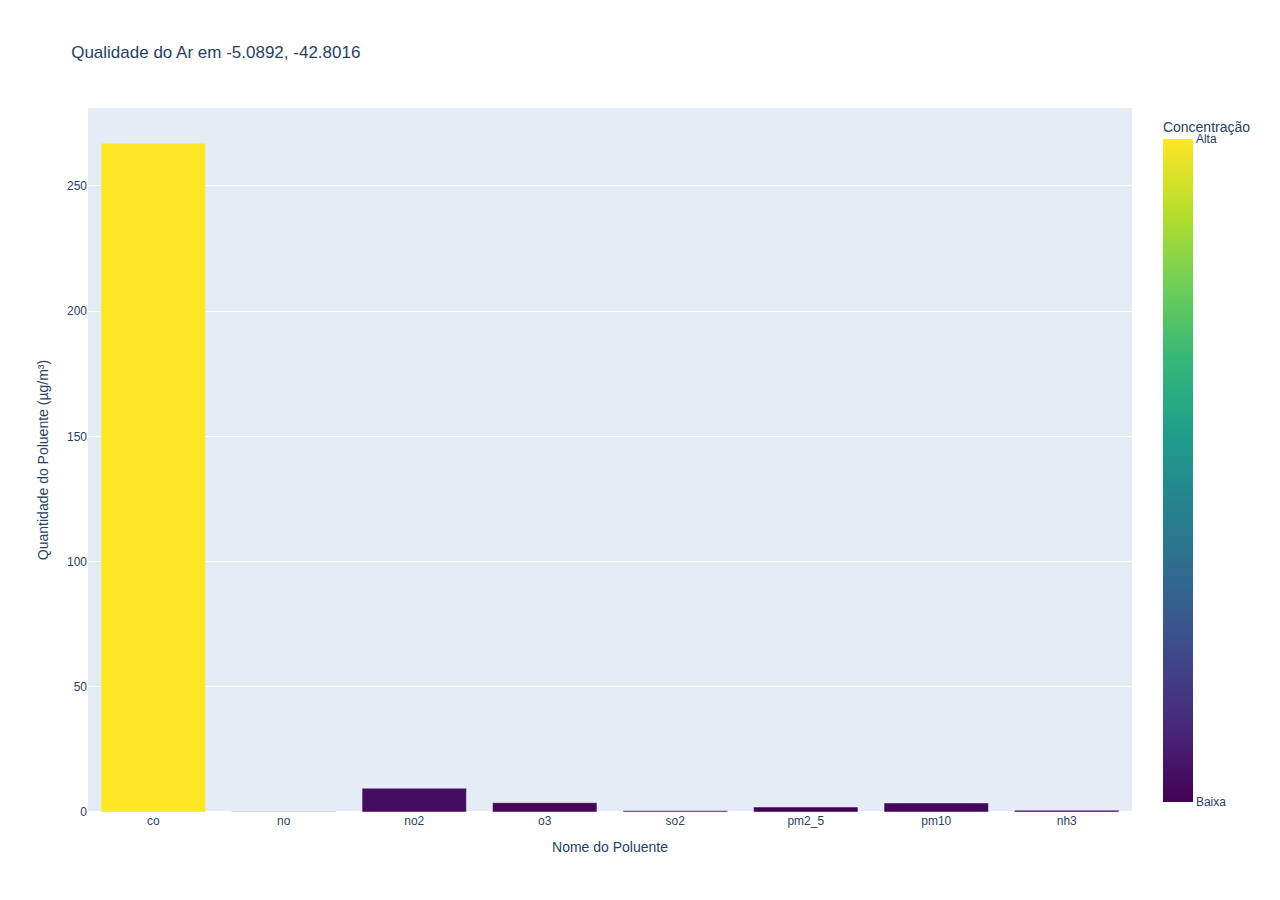
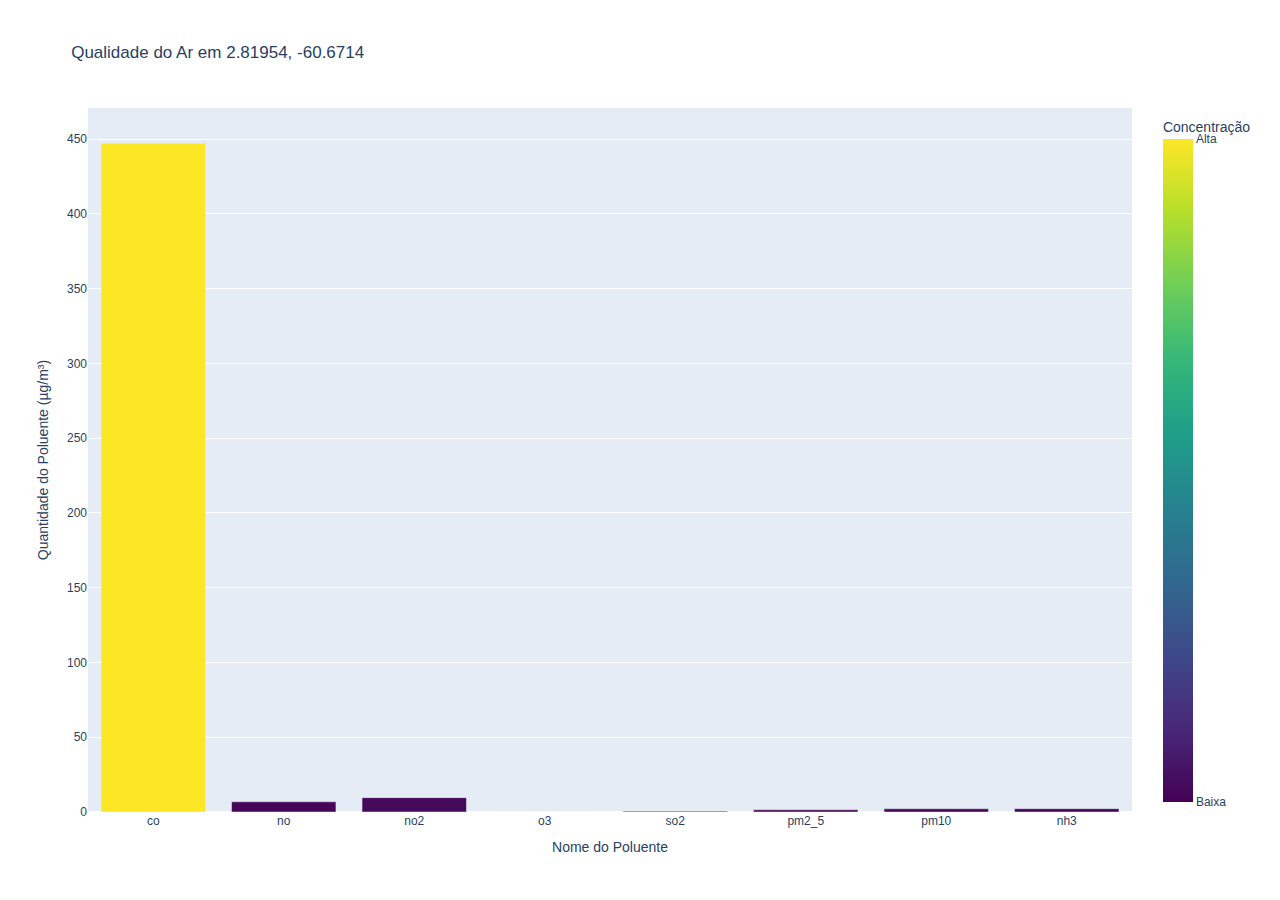
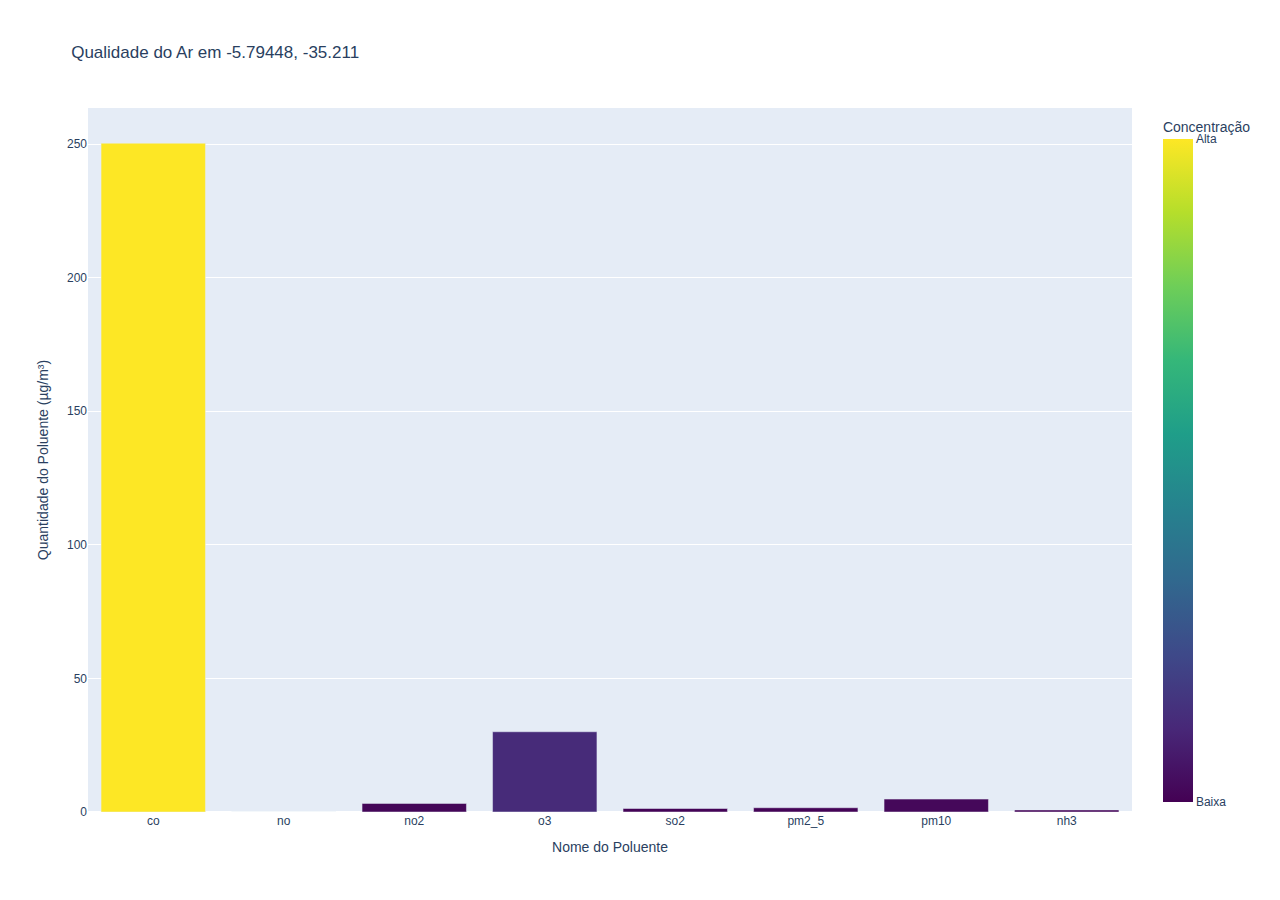
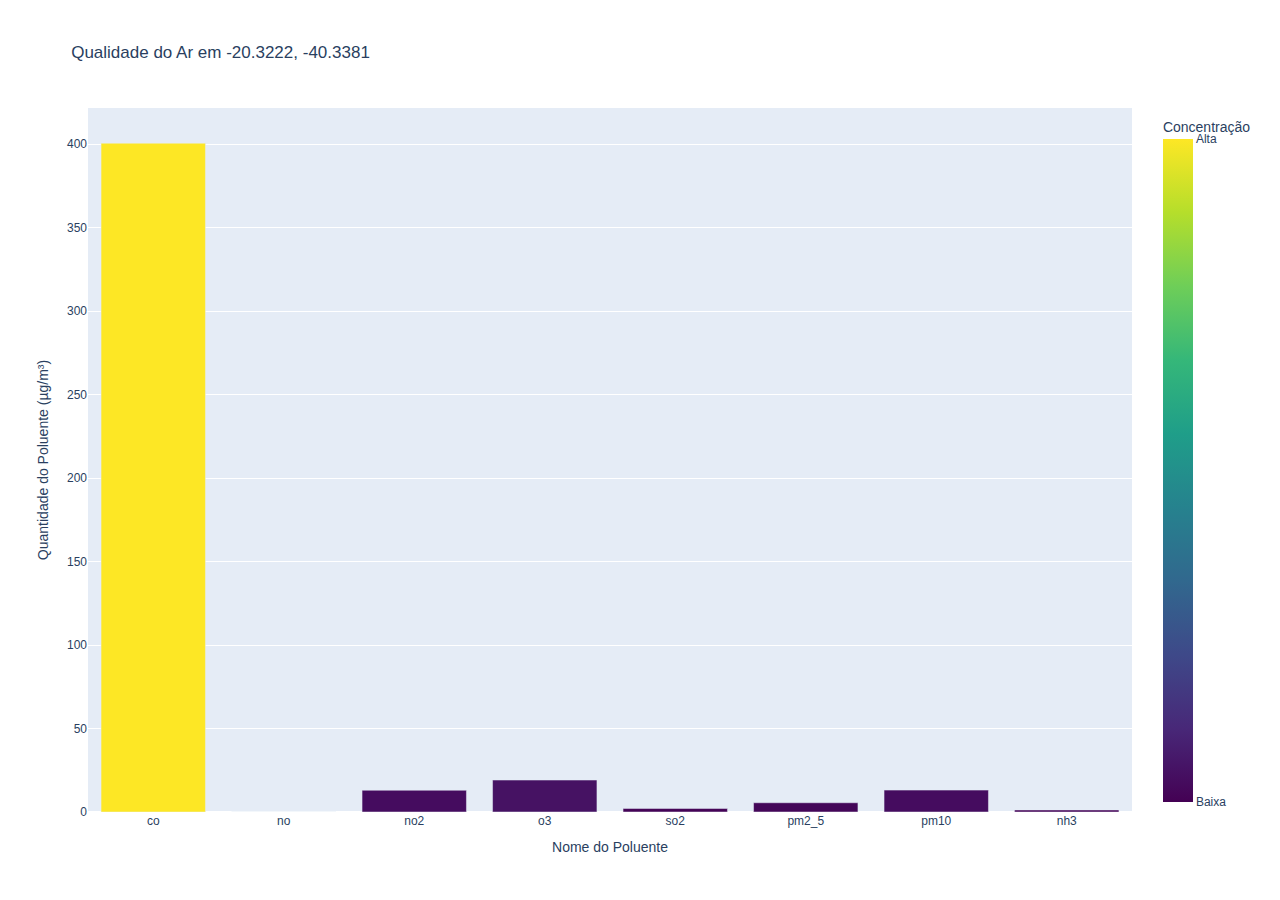
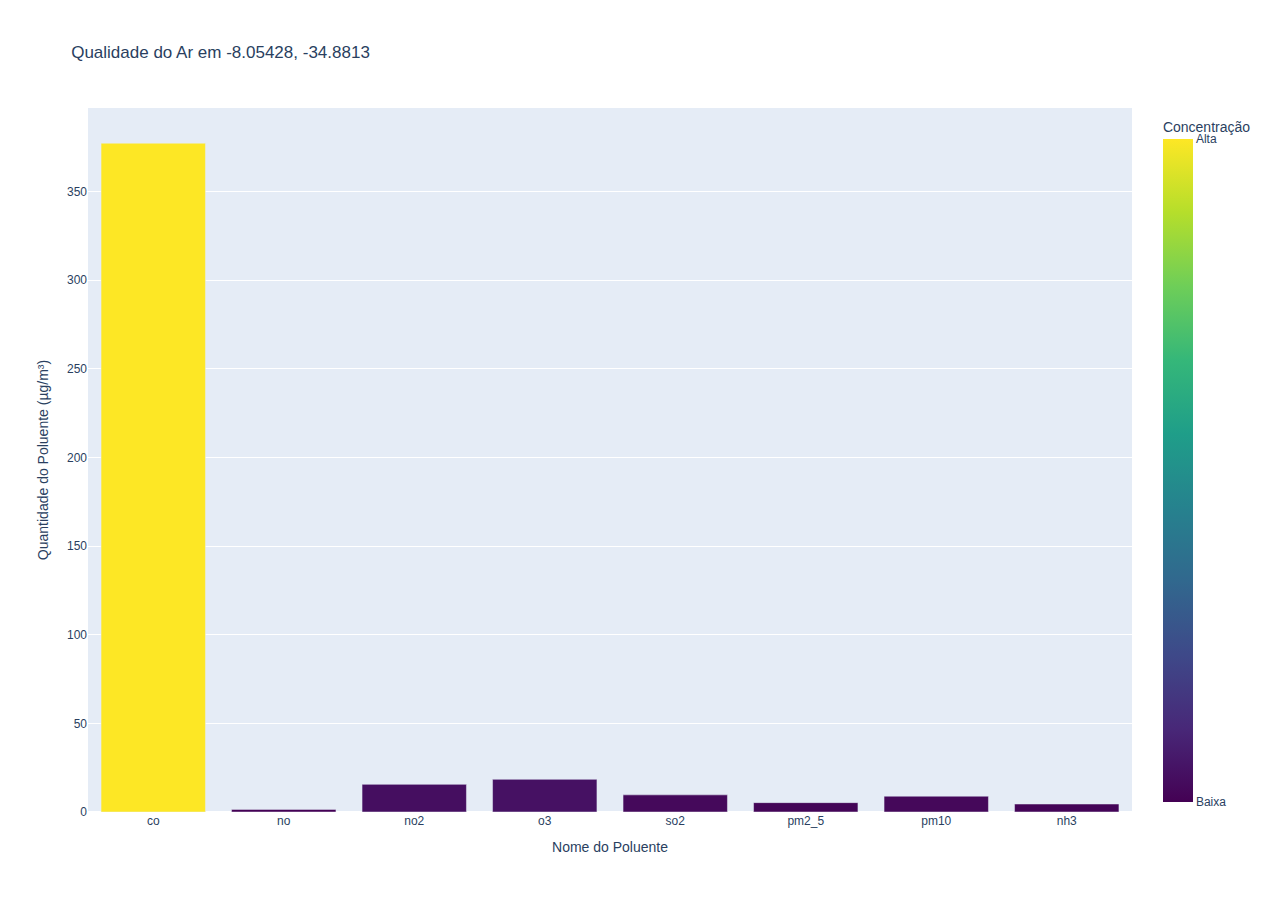
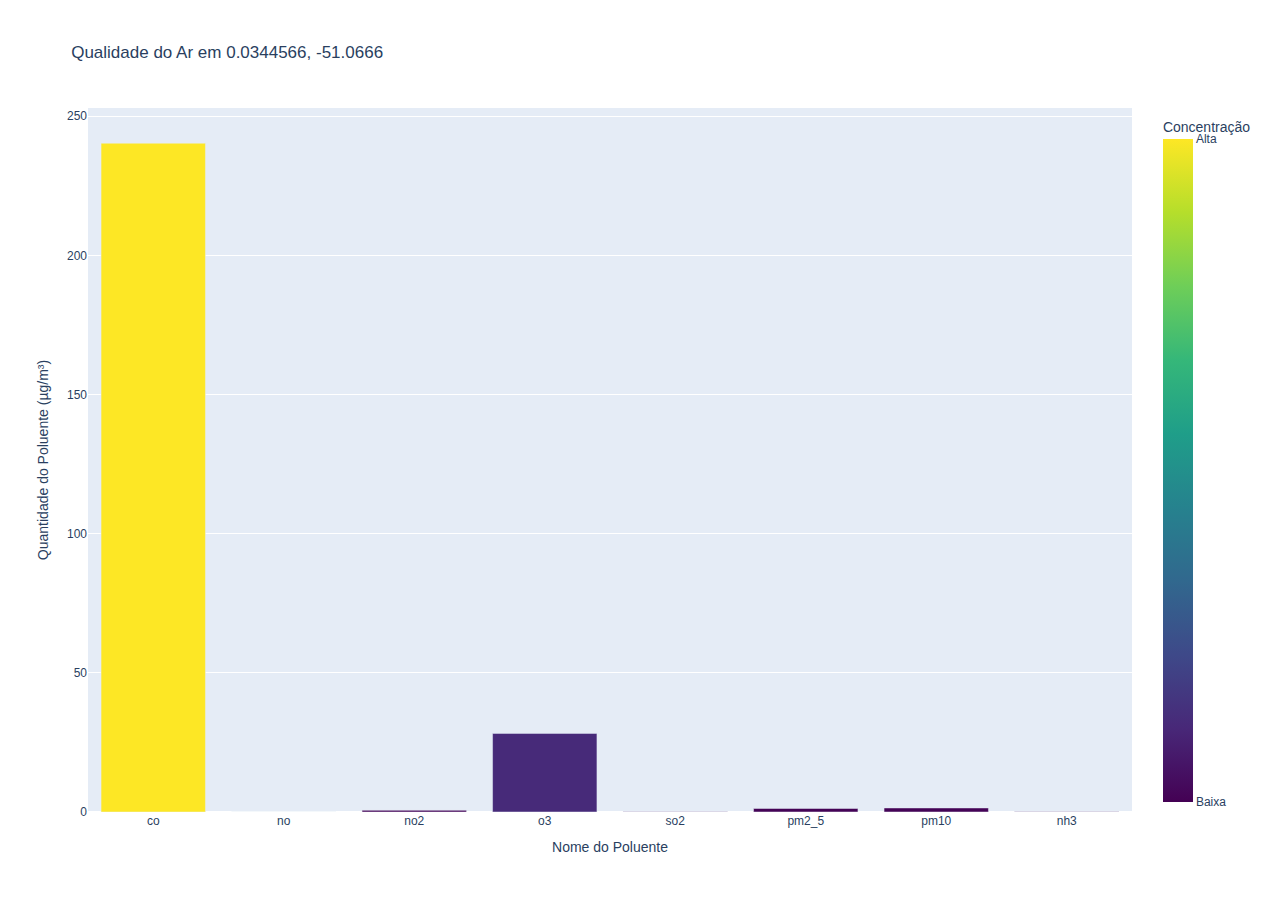
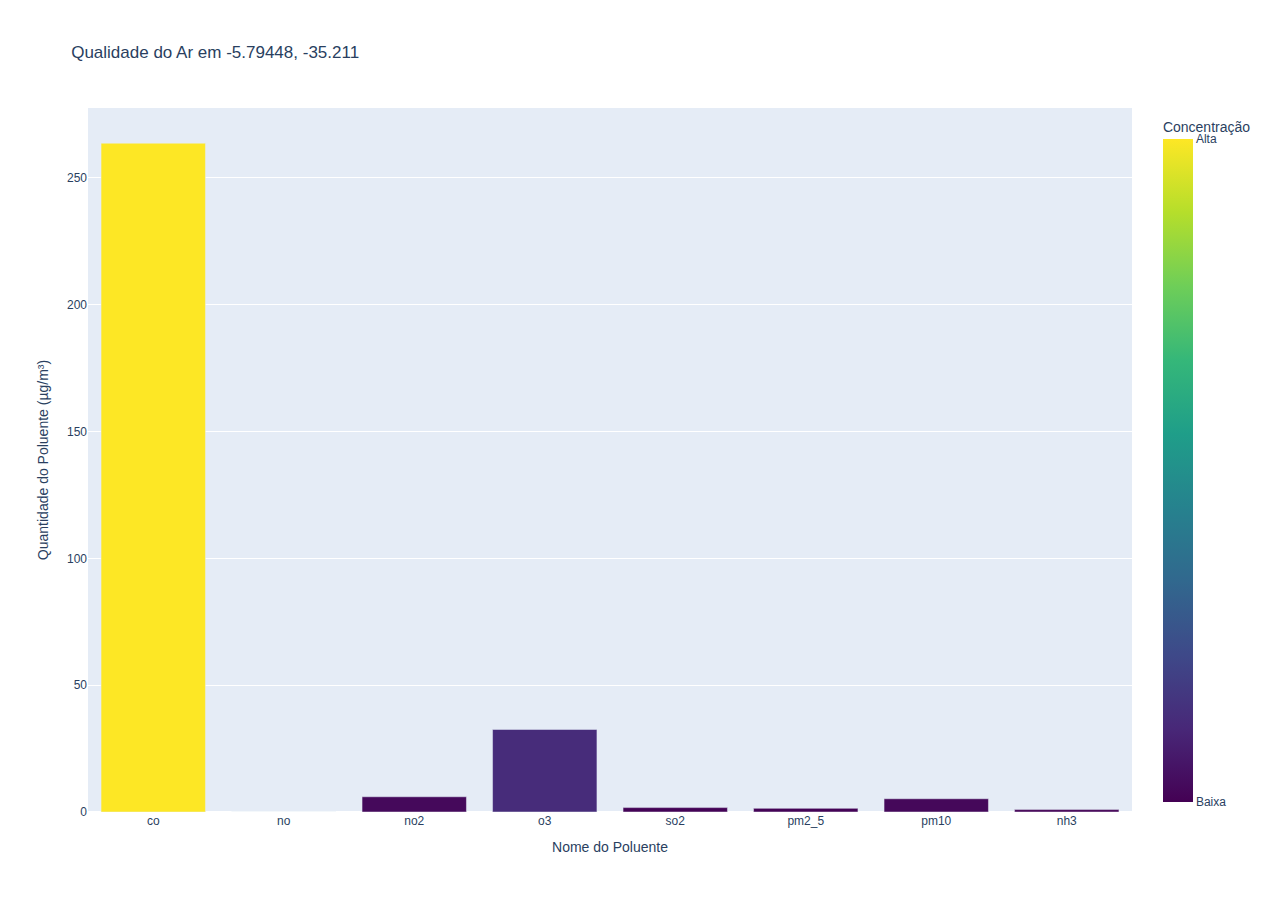
